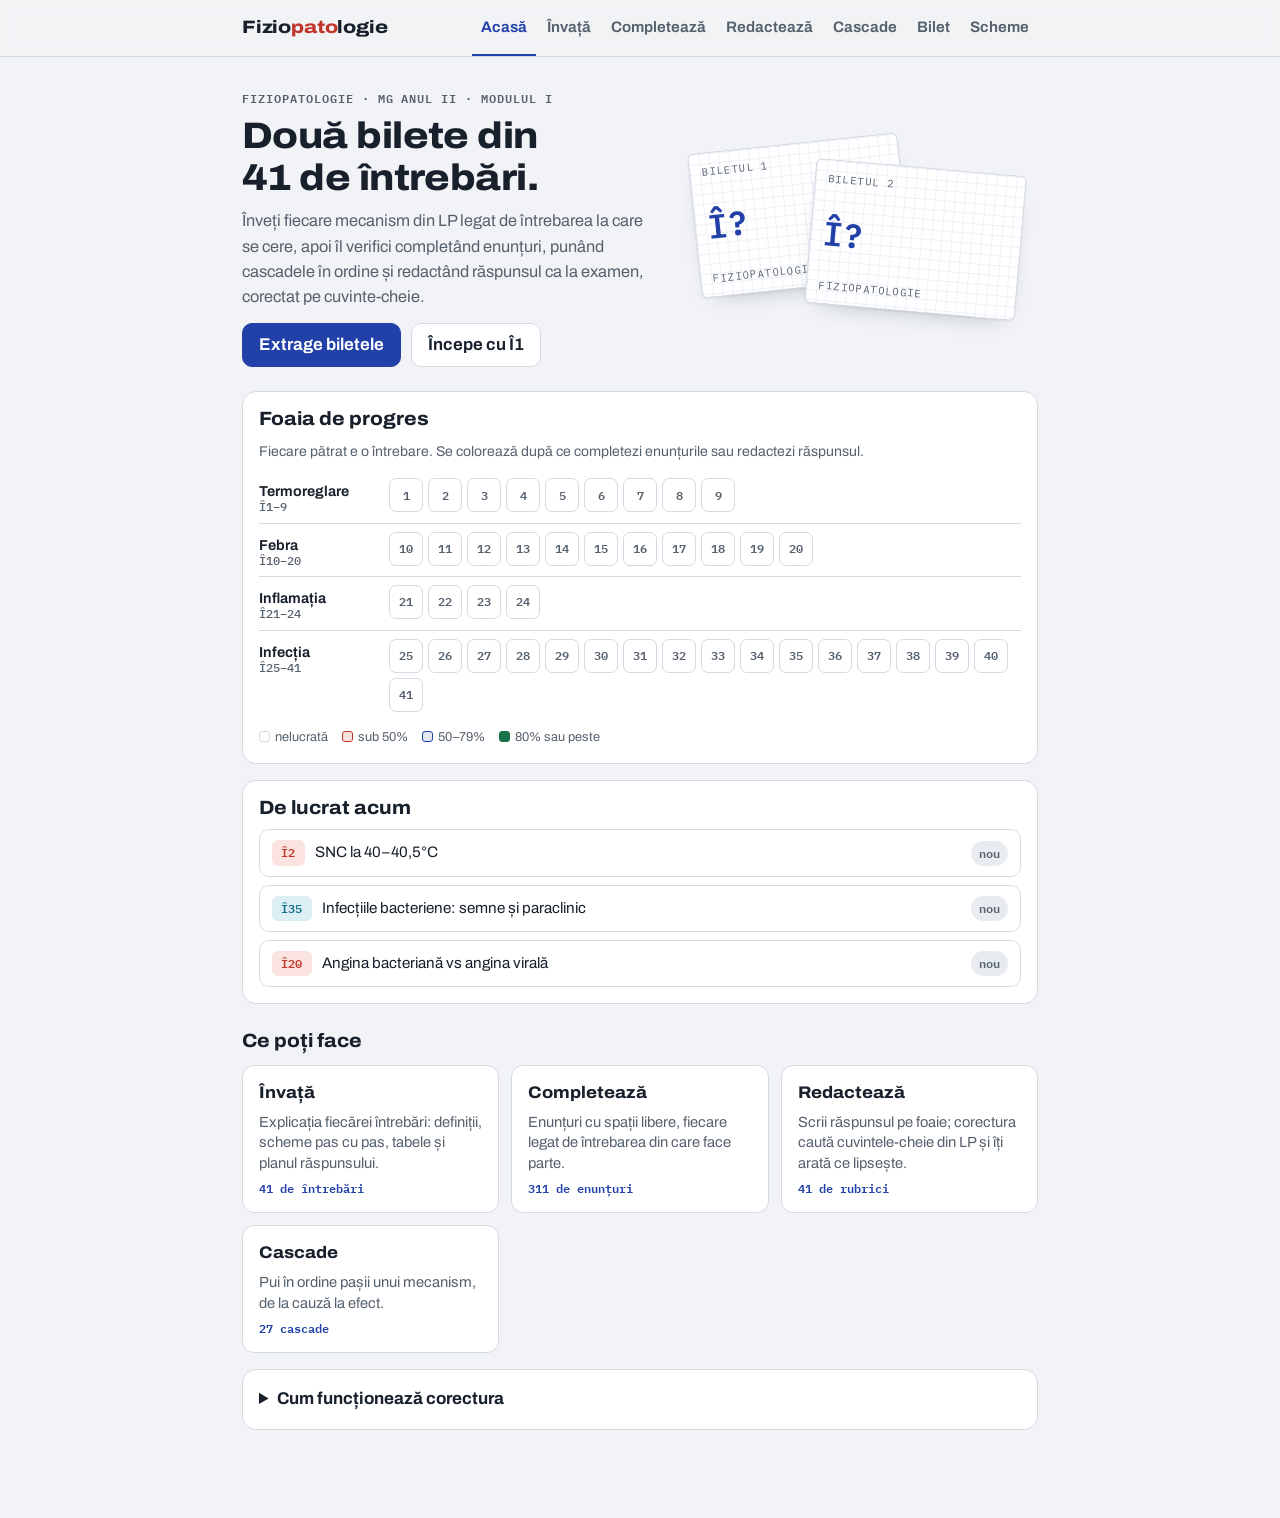
==== index.html @ c738b732 "Î4: figură interactivă nouă pentru mecanismele generale ale hipotermiei Metafora rezervorului de căl" ====
<!doctype html><html><head><meta charset=utf8><meta name=viewport content="width=device-width,initial-scale=1,viewport-fit=cover"><style>:root{color-scheme:light;box-sizing:border-box;padding-top:env(safe-area-inset-top,0px);padding-bottom:env(safe-area-inset-bottom,0px)}html{scroll-padding-top:env(safe-area-inset-top,0px)}body{margin:0;padding:0;font:14px -apple-system,BlinkMacSystemFont,sans-serif;background:#fff;color:#000}img{max-width:100%}[hidden]:not([hidden=until-found i]){display:none!important}</style></head><body>
<title>Simulator Fiziopatologie Modul I</title>
<meta name="description" content="Pregătire pentru examenul practic de fiziopatologie, Modulul I: explicații pe cele 41 de întrebări, enunțuri de completat, cascade și redactare corectată pe cuvinte-cheie.">
<link rel="preconnect" href="https://fonts.googleapis.com">
<link rel="preconnect" href="https://fonts.gstatic.com" crossorigin>
<link href="https://fonts.googleapis.com/css2?family=Archivo:wdth,wght@62..125,100..900&family=IBM+Plex+Mono:wght@400;500;600&display=swap" rel="stylesheet">
<style>
/* Layout: coloană de lucru de 48rem, ca o foaie de examen; pixul albastru e al tău, pixul roșu e corectura; grila milimetrică (foaia de temperatură) apare doar pe figuri și pe bilete */
:root{
  --paper:#F1F3F6; --sheet:#FFFFFF; --sheet2:#E8ECF1; --ink:#17202B; --muted:#56616E; --line:#D3DAE2;
  --pen:#2140A8; --pen-soft:#E2E8F8; --on-pen:#FFFFFF;
  --red:#C2352A; --red-soft:#FBE4E0;
  --cold:#13708D; --cold-soft:#DCEFF4;
  --ok:#17744A; --ok-soft:#DCF1E5;
  --grid:rgba(33,64,168,.07); --rule:rgba(33,64,168,.13); --margin:rgba(194,53,42,.35);
  --shadow:0 1px 2px rgba(23,32,43,.06),0 10px 26px -18px rgba(23,32,43,.45);
  --f-display:'Archivo',system-ui,-apple-system,'Segoe UI',Roboto,'Noto Sans',sans-serif;
  --f-body:'Archivo',system-ui,-apple-system,'Segoe UI',Roboto,'Noto Sans',sans-serif;
  --f-mono:'IBM Plex Mono',ui-monospace,'SFMono-Regular',Menlo,Consolas,monospace;
  color-scheme:light;
}
@media (prefers-color-scheme: dark){
  :root:not([data-theme="light"]){
    --paper:#0E131A; --sheet:#161D27; --sheet2:#1D2531; --ink:#E6EBF1; --muted:#9AA5B3; --line:#2A3441;
    --pen:#93A9FF; --pen-soft:#1E2848; --on-pen:#0E1530;
    --red:#FF7D6E; --red-soft:#3A1F1C;
    --cold:#5CC3DF; --cold-soft:#11303A;
    --ok:#5ED39A; --ok-soft:#133024;
    --grid:rgba(147,169,255,.07); --rule:rgba(147,169,255,.12); --margin:rgba(255,125,110,.35);
    --shadow:0 1px 2px rgba(0,0,0,.4),0 12px 30px -18px rgba(0,0,0,.85);
    color-scheme:dark;
  }
}
:root[data-theme="dark"]{
  --paper:#0E131A; --sheet:#161D27; --sheet2:#1D2531; --ink:#E6EBF1; --muted:#9AA5B3; --line:#2A3441;
  --pen:#93A9FF; --pen-soft:#1E2848; --on-pen:#0E1530;
  --red:#FF7D6E; --red-soft:#3A1F1C;
  --cold:#5CC3DF; --cold-soft:#11303A;
  --ok:#5ED39A; --ok-soft:#133024;
  --grid:rgba(147,169,255,.07); --rule:rgba(147,169,255,.12); --margin:rgba(255,125,110,.35);
  --shadow:0 1px 2px rgba(0,0,0,.4),0 12px 30px -18px rgba(0,0,0,.85);
  color-scheme:dark;
}
html{-webkit-text-size-adjust:100%;scroll-padding-top:120px}
*,*::before,*::after{box-sizing:border-box}
body{margin:0;background:var(--paper);color:var(--ink);font-family:var(--f-body);font-size:17px;line-height:1.55;font-variation-settings:'wdth' 100}
img,svg{max-width:100%}
button,input,textarea,select{font:inherit;color:inherit}
a{color:var(--pen)}
:focus-visible{outline:3px solid var(--pen);outline-offset:2px;border-radius:6px}
[hidden]{display:none!important}
.sr{position:absolute;width:1px;height:1px;overflow:hidden;clip:rect(0 0 0 0);white-space:nowrap}
h1,h2,h3{font-family:var(--f-display);line-height:1.15;margin:0;text-wrap:balance}
h1{font-size:clamp(1.55rem,5.2vw,2.3rem);font-weight:800;letter-spacing:-.015em;font-variation-settings:'wdth' 112}
h2{font-size:1.2rem;font-weight:750;font-variation-settings:'wdth' 108}
h3{font-size:1.02rem;font-weight:700}
p{margin:.55em 0}
.muted{color:var(--muted)}
.small{font-size:.88rem}
.mono{font-family:var(--f-mono);font-variant-numeric:tabular-nums}
.wrap{max-width:48rem;margin:0 auto;padding-inline:18px;padding-block:0 72px}

/* ---------- header ---------- */
.hdr{position:sticky;top:env(safe-area-inset-top,0px);z-index:20;background:color-mix(in srgb,var(--paper) 90%,transparent);backdrop-filter:blur(10px);-webkit-backdrop-filter:blur(10px);border-bottom:1px solid var(--line)}
.hdr-in{max-width:48rem;margin:0 auto;padding:10px 18px 0;display:flex;flex-direction:column;gap:6px}
.brand{display:flex;align-items:baseline;gap:10px;text-decoration:none;color:var(--ink)}
.brand b{font-family:var(--f-display);font-weight:800;font-size:1.12rem;letter-spacing:-.01em;font-variation-settings:'wdth' 118}
.brand b i{font-style:normal;color:var(--red)}
.brand span{font-family:var(--f-mono);font-size:.74rem;color:var(--muted);letter-spacing:.04em;text-transform:uppercase}
.nav{display:flex;gap:2px;overflow-x:auto;scrollbar-width:none;margin:0 -6px}
.nav::-webkit-scrollbar{display:none}
.nav a{flex:0 0 auto;text-decoration:none;color:var(--muted);font-weight:650;font-size:.95rem;padding:8px 10px 10px;border-bottom:2.5px solid transparent;white-space:nowrap}
.nav a:hover{color:var(--ink)}
.nav a[aria-current="page"]{color:var(--pen);border-bottom-color:var(--pen)}

/* ---------- buttons, chips ---------- */
.btn{appearance:none;display:inline-flex;align-items:center;justify-content:center;gap:8px;border:1px solid var(--line);background:var(--sheet);border-radius:10px;padding:10px 16px;font-weight:650;cursor:pointer;min-height:44px;text-decoration:none;color:var(--ink);line-height:1.2;text-align:center}
.btn:hover{border-color:var(--pen)}
.btn.primary{background:var(--pen);border-color:var(--pen);color:var(--on-pen)}
.btn.primary:hover{filter:brightness(1.08)}
.btn.soft{background:var(--pen-soft);border-color:transparent;color:var(--pen)}
.btn.ghost{background:transparent;border-color:transparent;color:var(--pen);padding-inline:10px}
.btn.danger{color:var(--red)}
.btn[disabled]{opacity:.5;cursor:not-allowed}
.btn.sm{min-height:36px;padding:6px 12px;font-size:.92rem;border-radius:9px}
.row{display:flex;gap:10px;flex-wrap:wrap;align-items:center}
.actions{display:flex;gap:10px;flex-wrap:wrap;margin-top:18px}
.actions .btn{flex:1 1 180px}
.stick{position:sticky;bottom:0;z-index:10;margin:22px -18px 0;padding:12px 18px calc(12px + env(safe-area-inset-bottom,0px));background:color-mix(in srgb,var(--paper) 92%,transparent);backdrop-filter:blur(10px);-webkit-backdrop-filter:blur(10px);border-top:1px solid var(--line)}
.chips{display:flex;flex-wrap:wrap;gap:8px}
.chip{appearance:none;border:1px solid var(--line);background:var(--sheet);border-radius:999px;padding:7px 14px;font-weight:650;cursor:pointer;min-height:40px;font-size:.93rem}
.chip[aria-pressed="true"]{background:var(--ink);border-color:var(--ink);color:var(--paper)}
.qtag{display:inline-flex;align-items:center;gap:6px;font-family:var(--f-mono);font-size:.78rem;font-weight:600;letter-spacing:.02em;padding:3px 9px;border-radius:6px;background:var(--sheet2);color:var(--ink);text-decoration:none;white-space:nowrap}
a.qtag:hover{background:var(--pen-soft);color:var(--pen)}
.qtag.heat{background:var(--red-soft);color:var(--red)}
.qtag.cold{background:var(--cold-soft);color:var(--cold)}
.qtag.pen{background:var(--pen-soft);color:var(--pen)}
.eyebrow{font-family:var(--f-mono);font-size:.76rem;letter-spacing:.08em;text-transform:uppercase;color:var(--muted);font-weight:600}
.seg{display:inline-grid;grid-auto-flow:column;gap:4px;background:var(--sheet2);border-radius:12px;padding:4px;max-width:100%;overflow-x:auto}
.seg button{appearance:none;border:0;background:transparent;border-radius:9px;padding:8px 12px;font-weight:650;cursor:pointer;min-height:40px;white-space:nowrap;color:var(--muted)}
.seg button[aria-pressed="true"]{background:var(--sheet);box-shadow:var(--shadow);color:var(--ink)}
.check{display:flex;gap:10px;align-items:flex-start;margin-top:12px;font-size:.95rem;cursor:pointer}
.check input{width:20px;height:20px;margin-top:2px;accent-color:var(--pen);flex:0 0 auto}
.panel{background:var(--sheet);border:1px solid var(--line);border-radius:14px;padding:16px;margin:16px 0}
.panel > h2{margin-bottom:10px}

/* ---------- home ---------- */
.hero{display:grid;gap:20px;padding:26px 0 8px;grid-template-columns:minmax(0,1fr)}
@media (min-width:700px){.hero{grid-template-columns:minmax(0,1.15fr) minmax(0,1fr);align-items:center}}
.hero .lede{color:var(--muted);max-width:52ch;font-size:1.02rem}
.tickets{position:relative;height:200px;max-width:340px;width:100%;justify-self:center;cursor:pointer;appearance:none;border:0;background:transparent;padding:0}
.ticket{position:absolute;width:62%;aspect-ratio:1.45;border-radius:6px;background:var(--sheet);border:1px solid var(--line);box-shadow:var(--shadow);display:flex;flex-direction:column;justify-content:space-between;padding:10px 12px;text-align:left;
  background-image:linear-gradient(var(--grid) 1px,transparent 1px),linear-gradient(90deg,var(--grid) 1px,transparent 1px);background-size:10px 10px;transition:transform .25s ease}
.ticket small{font-family:var(--f-mono);font-size:.66rem;color:var(--muted);letter-spacing:.04em;text-transform:uppercase;white-space:nowrap;overflow:hidden;text-overflow:ellipsis}
.ticket b{font-family:var(--f-mono);font-size:2.1rem;font-weight:600;color:var(--pen);line-height:1}
.ticket.t1{left:2%;top:18px;transform:rotate(-6deg)}
.ticket.t2{right:2%;top:42px;transform:rotate(5deg)}
.tickets:hover .t1{transform:rotate(-9deg) translateY(-4px)}
.tickets:hover .t2{transform:rotate(8deg) translateY(-4px)}
.chart{margin:8px 0 4px}
.chrow{display:grid;grid-template-columns:7.5rem minmax(0,1fr);gap:10px;align-items:start;padding:8px 0;border-top:1px solid var(--line)}
.chrow:first-child{border-top:0}
.chrow .lbl{font-weight:650;font-size:.9rem;line-height:1.25;padding-top:4px}
.chrow .lbl small{display:block;font-family:var(--f-mono);font-weight:500;font-size:.72rem;color:var(--muted)}
.cells{display:flex;flex-wrap:wrap;gap:5px}
.cell{appearance:none;width:34px;height:34px;border-radius:7px;border:1.5px solid var(--line);background:var(--sheet);font-family:var(--f-mono);font-size:.78rem;font-weight:600;cursor:pointer;display:grid;place-items:center;color:var(--muted);padding:0;text-decoration:none}
.cell:hover{border-color:var(--pen);color:var(--pen)}
.cell.l1{background:var(--red-soft);border-color:var(--red);color:var(--red)}
.cell.l2{background:var(--pen-soft);border-color:var(--pen);color:var(--pen)}
.cell.l3{background:var(--ok);border-color:var(--ok);color:var(--sheet)}
.legend{display:flex;gap:14px;flex-wrap:wrap;font-size:.8rem;color:var(--muted);margin-top:8px}
.legend i{display:inline-block;width:11px;height:11px;border-radius:3px;margin-right:5px;vertical-align:-1px;border:1.5px solid var(--line)}
.legend .l1{background:var(--red-soft);border-color:var(--red)} .legend .l2{background:var(--pen-soft);border-color:var(--pen)} .legend .l3{background:var(--ok);border-color:var(--ok)}
.modes{display:grid;grid-template-columns:repeat(auto-fit,minmax(200px,1fr));gap:12px;margin:12px 0}
.mode{display:flex;flex-direction:column;gap:6px;padding:14px 16px;border:1px solid var(--line);border-radius:12px;background:var(--sheet);text-decoration:none;color:var(--ink);min-width:0}
.mode:hover{border-color:var(--pen)}
.mode b{font-family:var(--f-display);font-size:1.05rem;font-weight:750;font-variation-settings:'wdth' 108}
.mode span{color:var(--muted);font-size:.92rem;line-height:1.4}
.mode em{font-style:normal;font-family:var(--f-mono);font-size:.76rem;color:var(--pen);font-weight:600;margin-top:auto}
.todo{list-style:none;margin:8px 0 0;padding:0;display:grid;gap:8px}
.todo a{display:grid;grid-template-columns:auto minmax(0,1fr) auto;gap:10px;align-items:center;padding:10px 12px;border:1px solid var(--line);border-radius:10px;background:var(--sheet);text-decoration:none;color:var(--ink)}
.todo a:hover{border-color:var(--pen)}
.todo .t{font-size:.95rem;line-height:1.3}

/* ---------- learn list ---------- */
.search{width:100%;border:1px solid var(--line);border-radius:12px;padding:12px 14px;background:var(--sheet);font-size:1rem;min-height:46px}
.search:focus{outline:3px solid var(--pen-soft);border-color:var(--pen)}
.chsec{margin:22px 0}
.chsec > header{display:flex;justify-content:space-between;align-items:baseline;gap:12px;margin-bottom:8px;flex-wrap:wrap}
.qlist{list-style:none;margin:0;padding:0;display:grid;gap:6px}
.qi{display:grid;grid-template-columns:3.1rem minmax(0,1fr) auto;gap:12px;align-items:start;padding:11px 12px;border:1px solid var(--line);border-radius:10px;background:var(--sheet);text-decoration:none;color:var(--ink)}
.qi:hover{border-color:var(--pen)}
.qi .n{font-family:var(--f-mono);font-weight:600;font-size:.95rem;color:var(--muted);padding-top:1px}
.qi .tx{font-size:.97rem;line-height:1.38}
.badge{font-family:var(--f-mono);font-size:.76rem;font-weight:600;padding:3px 8px;border-radius:99px;background:var(--sheet2);color:var(--muted);white-space:nowrap}
.badge.l1{background:var(--red-soft);color:var(--red)} .badge.l2{background:var(--pen-soft);color:var(--pen)} .badge.l3{background:var(--ok);color:var(--sheet)}

/* ---------- question page ---------- */
.qhead{padding:20px 0 6px}
.qhead .meta{display:flex;gap:8px;flex-wrap:wrap;align-items:center;margin-bottom:10px}
.qhead h1{font-size:clamp(1.3rem,4.4vw,1.85rem);font-weight:750;font-variation-settings:'wdth' 104;letter-spacing:-.01em}
.tabs{display:flex;gap:2px;border-bottom:1px solid var(--line);margin:16px 0 18px;overflow-x:auto;scrollbar-width:none}
.tabs::-webkit-scrollbar{display:none}
.tabs a{flex:0 0 auto;text-decoration:none;color:var(--muted);font-weight:650;padding:10px 12px;border-bottom:2.5px solid transparent;margin-bottom:-1px;white-space:nowrap;font-size:.97rem}
.tabs a[aria-current="page"]{color:var(--ink);border-bottom-color:var(--ink)}
.tabs a .c{font-family:var(--f-mono);font-size:.74rem;margin-left:4px;color:var(--muted)}
.sum{padding:14px 16px;border-radius:12px;background:var(--sheet);border:1px solid var(--line);font-size:1rem;line-height:1.55}
.sum .eyebrow{display:block;margin-bottom:4px}
.blk{margin:18px 0}
.blk > h3,.blk-h{font-family:var(--f-display);font-size:1.08rem;font-weight:750;margin:26px 0 8px;font-variation-settings:'wdth' 106}
.def{padding:12px 14px;border-radius:10px;background:var(--pen-soft)}
.def dt{font-family:var(--f-mono);font-size:.76rem;letter-spacing:.06em;text-transform:uppercase;color:var(--pen);font-weight:600}
.def dd{margin:4px 0 0}
.blk ul,.blk ol{margin:6px 0;padding-left:1.3em}
.blk li{margin:4px 0}
.blk .lt{font-weight:700;margin:0 0 4px}
.cols{display:grid;grid-template-columns:repeat(auto-fit,minmax(min(100%,250px),1fr));gap:12px}
.col{padding:12px 14px;border:1px solid var(--line);border-radius:12px;background:var(--sheet);min-width:0}
.col h4{margin:0 0 6px;font-family:var(--f-display);font-size:.98rem;font-weight:750}
.col ul{margin:0;padding-left:1.15em}
.col li{margin:4px 0;font-size:.96rem;line-height:1.45}
.tblw{overflow-x:auto;border:1px solid var(--line);border-radius:12px;background:var(--sheet)}
.tblw caption{caption-side:top;text-align:left;font-weight:700;padding:10px 12px 0;font-size:.95rem}
table.t{border-collapse:collapse;width:100%;font-size:.93rem;line-height:1.42}
table.t th,table.t td{padding:9px 12px;text-align:left;vertical-align:top;border-top:1px solid var(--line)}
table.t thead th{border-top:0;font-family:var(--f-mono);font-size:.74rem;letter-spacing:.05em;text-transform:uppercase;color:var(--muted);font-weight:600;background:var(--sheet2)}
table.t td:first-child{min-width:7.5rem}
.box{padding:12px 14px;border-radius:12px;border:1px solid var(--line);background:var(--sheet)}
.box > .bt{display:block;font-weight:700;margin-bottom:4px}
.box.tip{background:var(--ok-soft);border-color:transparent}
.box.tip > .bt{color:var(--ok)}
.box.note{background:var(--red-soft);border-color:transparent}
.box.note > .bt{color:var(--red)}
details.box > summary{cursor:pointer;font-weight:700;list-style:none;display:flex;gap:10px;align-items:center;justify-content:space-between}
details.box > summary::-webkit-details-marker{display:none}
details.box > summary::after{content:"+";font-family:var(--f-mono);color:var(--muted);font-weight:600}
details.box[open] > summary::after{content:"−"}
details.box > summary .k{display:block;font-family:var(--f-mono);font-size:.68rem;letter-spacing:.06em;text-transform:uppercase;color:var(--muted);font-weight:600;margin-bottom:2px}
details.box.ctx{background:var(--sheet2);border-color:transparent}
details.box > div{margin-top:8px}
details.box ol,details.box ul{margin:4px 0;padding-left:1.3em}
.plan{counter-reset:p;list-style:none;padding:0;margin:8px 0;display:grid;gap:6px}
.plan li{counter-increment:p;display:grid;grid-template-columns:2rem minmax(0,1fr);gap:8px;align-items:start;padding:8px 12px;border-radius:10px;background:var(--sheet);border:1px solid var(--line);font-size:.97rem;line-height:1.42}
.plan li::before{content:counter(p);font-family:var(--f-mono);font-weight:600;color:var(--pen);text-align:right}
.srcline{font-family:var(--f-mono);font-size:.78rem;color:var(--muted);margin-top:20px}
.pager{display:grid;grid-template-columns:1fr 1fr;gap:10px;margin-top:28px}
.pager a{display:flex;flex-direction:column;gap:2px;padding:10px 12px;border:1px solid var(--line);border-radius:10px;text-decoration:none;color:var(--ink);background:var(--sheet);min-width:0}
.pager a:hover{border-color:var(--pen)}
.pager a small{font-family:var(--f-mono);font-size:.74rem;color:var(--muted)}
.pager a span{font-size:.92rem;line-height:1.3;overflow:hidden;text-overflow:ellipsis;display:-webkit-box;-webkit-line-clamp:2;-webkit-box-orient:vertical}
.pager a.nx{text-align:right}

/* ---------- flows ---------- */
.flow{container-type:inline-size;margin:18px 0;padding:14px 14px 16px;border:1px solid var(--line);border-radius:14px;background-color:var(--sheet);
  background-image:linear-gradient(var(--grid) 1px,transparent 1px),linear-gradient(90deg,var(--grid) 1px,transparent 1px);background-size:14px 14px}
.flow-h{display:flex;justify-content:space-between;align-items:flex-start;gap:8px 12px;flex-wrap:wrap;margin-bottom:14px}
.flow-h > b{font-family:var(--f-display);font-weight:750;font-size:1.02rem;line-height:1.25;font-variation-settings:'wdth' 106;flex:1 1 13rem;text-wrap:balance}
.flow-tools{display:flex;gap:6px;flex-wrap:wrap}
.flow-tools .btn{min-height:34px;padding:5px 11px;font-size:.84rem;border-radius:8px}
.flow-tools .btn[aria-pressed="true"]{background:var(--ink);border-color:var(--ink);color:var(--paper)}
.fl{max-width:34rem;margin:0 auto}
.fi{position:relative}
/* conector: un singur SVG (linie + vârf), centrat; verbul stă în dreapta liniei */
.fc{position:relative;display:flex;justify-content:center;line-height:0}
.fc .ca{display:block;overflow:visible}
.ca line{stroke:var(--muted);stroke-width:2;stroke-linecap:butt}
.ca path{fill:var(--muted)}
.flab{position:absolute;left:calc(50% + 13px);top:50%;transform:translateY(-50%);max-width:calc(50% - 16px);font-size:.78rem;font-style:italic;line-height:1.15;color:var(--muted);overflow:hidden;text-overflow:ellipsis;white-space:nowrap}
.fc.tofork .ca path{display:none}
/* pasul */
.fn{appearance:none;position:relative;display:grid;grid-template-columns:auto minmax(0,1fr);gap:10px;align-items:start;width:100%;margin:0;text-align:left;padding:10px 12px;border:1.5px solid var(--line);border-radius:11px;background:var(--sheet);color:var(--ink);font:inherit;line-height:1.35}
.fn.nonum{grid-template-columns:minmax(0,1fr)}
button.fn{cursor:pointer}
button.fn:hover{border-color:var(--pen)}
.fnum{display:grid;place-items:center;min-width:23px;height:23px;padding:0 5px;border-radius:99px;background:var(--sheet2);font-family:var(--f-mono);font-size:.72rem;font-weight:600;color:var(--muted);margin-top:1px}
.fb{display:flex;flex-direction:column;gap:2px;min-width:0}
.fz{font-family:var(--f-mono);font-size:.64rem;letter-spacing:.08em;text-transform:uppercase;color:var(--pen);font-weight:600;line-height:1.3}
.ftt{font-weight:700;font-size:.95rem;line-height:1.3;overflow-wrap:break-word;hyphens:auto}
.fd{font-size:.84rem;color:var(--muted);line-height:1.38;overflow-wrap:break-word;hyphens:auto}
.fx{font-family:var(--f-mono);font-size:.62rem;letter-spacing:.05em;text-transform:uppercase;color:var(--muted);opacity:.85}
.fq{align-self:flex-start;margin-top:3px;font-size:.74rem;font-weight:650;color:var(--pen);border-bottom:1px dotted currentColor;line-height:1.2}
.fn[aria-expanded="true"]{border-color:var(--pen);box-shadow:0 0 0 3px var(--pen-soft)}
.fn[aria-expanded="true"] .fq{display:none}
.why{display:none;margin-top:6px;padding:2px 0 2px 10px;border-left:2px solid var(--pen);font-size:.86rem;line-height:1.45;color:var(--ink)}
.fn[aria-expanded="true"] .why{display:block}
.fn.start{background:var(--ink);border-color:var(--ink);color:var(--paper)}
.fn.start .fd,.fn.start .why,.fn.start .fx{color:var(--paper);opacity:.82}
.fn.start .fz,.fn.start .fq{color:var(--paper);opacity:.8}
.fn.start .why{border-left-color:var(--paper)}
.fn.start .fnum{background:color-mix(in srgb,var(--paper) 18%,transparent);color:var(--paper)}
.fn.end{border-color:var(--red);background:var(--red-soft)}
.fn.end .fnum{background:var(--sheet);color:var(--red)}
.flow.cold .fn.end{border-color:var(--cold);background:var(--cold-soft)}
.flow.cold .fn.end .fnum{color:var(--cold)}
.flow.pen .fn.end{border-color:var(--pen);background:var(--pen-soft)}
.flow.pen .fn.end .fnum{color:var(--pen)}
/* inhibitor: bară în T spre pas */
.side{position:relative;width:fit-content;max-width:88%;margin:12px 0 0 auto;padding:6px 10px;border:1.5px dashed var(--red);border-radius:9px;background:var(--sheet);color:var(--red);font-size:.84rem;font-weight:650;line-height:1.3}
.side::before{content:"";position:absolute;top:-12px;right:24px;height:11px;border-left:2px solid var(--red)}
.side::after{content:"";position:absolute;top:-13px;right:16px;width:18px;border-top:2.5px solid var(--red)}
/* bifurcație și reunire: fiecare coloană își desenează jumătatea de bară din mijlocul ei */
.fork{position:relative;display:grid;grid-template-columns:repeat(var(--n,2),minmax(0,1fr));gap:10px}
.fork.n2{--n:2} .fork.n3{--n:3} .fork.n4{--n:4}
.fcol{position:relative;display:flex;flex-direction:column;min-width:0}
.fork > .fcol::before,.fork.join > .fcol::after{content:"";position:absolute;left:-5px;right:-5px;height:0}
.fork > .fcol::before{top:0;border-top:2px solid var(--muted)}
.fork.join > .fcol::after{bottom:0;border-bottom:2px solid var(--muted)}
.fork > .fcol:first-of-type::before,.fork.join > .fcol:first-of-type::after{left:50%;margin-left:-1px}
.fork > .fcol:last-of-type::before,.fork.join > .fcol:last-of-type::after{right:50%;margin-right:-1px}
.fcol .fn{flex:0 0 auto}
.rise{flex:1 1 auto;align-self:center;width:2px;min-height:12px;background:var(--muted)}
.fpar{display:none}
@container (max-width: 520px){
  .fork.st{grid-template-columns:minmax(0,1fr);gap:8px;padding:26px 8px 8px;border:1.5px dashed var(--line);border-radius:12px;background:var(--sheet)}
  .fork.st > .fcol::before,.fork.st > .fcol::after,.fork.st .fc.drop,.fork.st .rise{display:none}
  .fork.st .fcol + .fcol{border-top:1.5px dashed var(--line);padding-top:10px}
  .fork.st .fpar{display:block;position:absolute;top:7px;left:10px;font-family:var(--f-mono);font-size:.64rem;letter-spacing:.08em;text-transform:uppercase;color:var(--muted)}
  .fc.tofork.st .ca path{display:block}
}
@container (max-width: 460px){
  .fork.n2:not(.st) .fn{grid-template-columns:minmax(0,1fr);gap:4px;padding:9px 10px}
  .fork.n2:not(.st) .fnum{justify-self:start}
  .fork.n2:not(.st) .ftt{font-size:.9rem}
  .fork.n2:not(.st) .fd{font-size:.8rem}
}
.flow.plain{border:0;padding:4px 0 0;background:none}
.fd ul{margin:4px 0 0;padding-left:1.1em}
.fd li{margin:2px 0}
.routes{display:grid;grid-template-columns:repeat(auto-fit,minmax(min(100%,150px),1fr));gap:8px}
.routes > div{padding:9px 11px;border:1.5px solid var(--cold);border-radius:10px;background:var(--cold-soft);font-size:.88rem;line-height:1.35;min-width:0}
.routes b{display:block;font-size:.93rem}
.routes span{color:var(--muted)}
/* doar esențialul */
body.ess .fd,body.ess .fq,body.ess .why,body.ess .fx,body.ess .flow-tip{display:none!important}
.flow[data-step] .fi.hid{display:none}
.flow-foot{display:flex;justify-content:center;gap:8px;margin-top:14px}
.flow-foot[hidden]{display:none}
.flow-tip{margin:12px 0 0;text-align:center;font-size:.82rem;color:var(--muted)}

/* ---------- figures ---------- */
figure.fig{margin:18px 0;padding:14px;border:1px solid var(--line);border-radius:14px;background:var(--sheet)}
figure.fig figcaption{font-size:.88rem;color:var(--muted);margin-top:10px;line-height:1.45}
figure.fig .ft{font-family:var(--f-display);font-weight:750;font-size:1rem;margin-bottom:10px;display:block;font-variation-settings:'wdth' 106}
.svgw{overflow-x:auto}
.svgw svg{display:block;margin:0 auto;height:auto}
.fig svg text{fill:var(--ink);font-family:var(--f-body)}
.fig svg .mu{fill:var(--muted)}
.fig svg .mono{font-family:var(--f-mono)}
.fig svg .ln{stroke:var(--muted);fill:none}
.fig svg .ink{stroke:var(--ink);fill:none}
.fig svg .gr{stroke:var(--grid);stroke-width:1}
.fig svg .b-heat{fill:var(--red-soft);stroke:var(--red)}
.fig svg .b-cold{fill:var(--cold-soft);stroke:var(--cold)}
.fig svg .b-ok{fill:var(--ok-soft);stroke:var(--ok)}
.fig svg .b-pen{fill:var(--pen-soft);stroke:var(--pen)}
.fig svg .b-sheet{fill:var(--sheet);stroke:var(--line)}
.fig svg .b-sheet2{fill:var(--sheet2);stroke:none}
.fig svg .s-heat{stroke:var(--red);fill:none}
.fig svg .s-cold{stroke:var(--cold);fill:none}
.fig svg .s-pen{stroke:var(--pen);fill:none}
.fig svg .s-ok{stroke:var(--ok);fill:none}
.fig svg .f-heat{fill:var(--red)}
.fig svg .f-cold{fill:var(--cold)}
.fig svg .f-pen{fill:var(--pen)}
.fig svg .f-muted{fill:var(--muted)}
.fig svg .f-ink{fill:var(--ink)}
.fig svg .t-heat{fill:var(--red)}
.fig svg .t-cold{fill:var(--cold)}
.fig svg .t-pen{fill:var(--pen)}
.lg{display:flex;gap:6px 16px;flex-wrap:wrap;font-size:.82rem;color:var(--muted);margin:0 0 10px}
.lg span{display:inline-flex;align-items:center;gap:7px}
.lg i{display:inline-block;width:24px;border-top:3px solid var(--red)}
.lg i.d{border-top:2px dashed var(--pen)}
.figsteps{margin:4px 0 0;padding:0;list-style:none;counter-reset:fs;display:grid;gap:4px}
.figsteps li{counter-increment:fs;display:grid;grid-template-columns:1.4rem minmax(0,1fr);gap:6px}
.figsteps li::before{content:counter(fs);display:grid;place-items:center;width:18px;height:18px;margin-top:2px;border-radius:50%;background:var(--pen);color:var(--sheet);font-family:var(--f-mono);font-size:.7rem;font-weight:700}
.duo{display:grid;grid-template-columns:repeat(auto-fit,minmax(min(100%,260px),1fr));gap:12px}
.duo > div{min-width:0}
.duo h4{margin:0 0 6px;font-family:var(--f-display);font-size:.95rem;font-weight:750}
.phases{list-style:none;padding:0;margin:10px 0 0;display:grid;gap:6px}
.phases li{display:grid;grid-template-columns:1.6rem minmax(0,1fr);gap:8px;font-size:.92rem;line-height:1.4}
.phases li b.n{font-family:var(--f-mono);color:var(--pen)}
/* HTML trees */
.layers{display:grid;gap:8px}
.layer{display:grid;grid-template-columns:minmax(0,1fr) auto;gap:10px;align-items:center;padding:12px 14px;border-radius:12px;border:1.5px solid var(--line)}
.layer b{display:block;font-family:var(--f-display);font-weight:750}
.layer span{font-size:.88rem;color:var(--muted)}
.layer em{font-style:normal;font-family:var(--f-mono);font-size:.76rem;font-weight:600;padding:3px 8px;border-radius:6px;background:var(--sheet2);white-space:nowrap}
.layer.l-a{border-color:var(--ink);background:var(--sheet2)}
.layer.l-b{border-color:var(--pen);background:var(--pen-soft);margin-left:14px}
.layer.l-c{border-color:var(--cold);background:var(--cold-soft);margin-left:28px}

/* ---------- cloze ---------- */
.cz{padding:14px 16px;border:1px solid var(--line);border-radius:12px;background:var(--sheet);font-size:1.02rem;line-height:2.15}
.cz + .cz{margin-top:10px}
.cz .cq{display:flex;gap:8px;align-items:center;flex-wrap:wrap;line-height:1.3;margin-bottom:6px}
.cz .cq .tx{font-size:.84rem;color:var(--muted);line-height:1.3}
.bl{display:inline-block;vertical-align:baseline;border:0;border-bottom:2px solid var(--pen);background:var(--pen-soft);border-radius:6px 6px 0 0;padding:1px 6px;margin:0 2px;min-width:5ch;max-width:100%;font-size:1rem;line-height:1.5;color:var(--pen);font-weight:600}
.bl:focus{outline:2px solid var(--pen);outline-offset:1px}
.bl.ok{background:var(--ok-soft);border-color:var(--ok);color:var(--ok)}
.bl.near{background:var(--ok-soft);border-color:var(--ok);color:var(--ok)}
.bl.no{background:var(--red-soft);border-color:var(--red);color:var(--red);text-decoration:line-through;text-decoration-thickness:1.5px}
.fix{display:inline-block;font-weight:700;color:var(--red);margin:0 4px 0 2px;font-size:.95rem}
.fix::before{content:"→ ";font-family:var(--f-mono)}
.nearn{display:inline-block;font-size:.8rem;color:var(--ok);margin-left:2px}
.bank{display:flex;flex-wrap:wrap;gap:6px;margin-top:8px;padding-top:8px;border-top:1px dashed var(--line);line-height:1.3}
.bank button{appearance:none;border:1px dashed var(--muted);background:transparent;border-radius:8px;padding:4px 10px;font-size:.88rem;cursor:pointer;color:var(--ink)}
.bank button.used{opacity:.35}
.progress{height:8px;background:var(--sheet2);border-radius:99px;overflow:hidden;margin:10px 0}
.progress > i{display:block;height:100%;background:var(--pen);border-radius:99px;transition:width .25s ease}
.czscore{display:flex;align-items:center;gap:14px;flex-wrap:wrap;padding:12px 14px;border-radius:12px;background:var(--sheet);border:1px solid var(--line);margin:12px 0}
.czscore b{font-family:var(--f-mono);font-size:1.6rem;font-weight:600}

/* ---------- writing ---------- */
.qcard{padding:14px 16px;border-radius:12px;background:var(--sheet);border:1px solid var(--line)}
.qcard .eyebrow{display:block;margin-bottom:4px}
.qcard p{margin:0;font-weight:650;font-size:1.04rem;line-height:1.4}
.timerbar{display:flex;justify-content:space-between;align-items:center;gap:10px;margin:12px 0 8px;flex-wrap:wrap}
.timer{font-family:var(--f-mono);font-variant-numeric:tabular-nums;font-weight:600;font-size:1.15rem;padding:4px 10px;border-radius:8px;background:var(--sheet2)}
.timer.low{color:var(--red);background:var(--red-soft)}
.sheetw{position:relative}
textarea.sheet{width:100%;min-height:340px;resize:vertical;border:1px solid var(--line);border-radius:12px;padding:6px 14px 14px 46px;background-color:var(--sheet);color:var(--pen);font-size:1.02rem;line-height:32px;
  background-image:linear-gradient(90deg,transparent 34px,var(--margin) 34px,var(--margin) 35.5px,transparent 35.5px),repeating-linear-gradient(to bottom,transparent 0,transparent 31px,var(--rule) 31px,var(--rule) 32px);background-attachment:local;background-position:0 6px}
textarea.sheet:focus{outline:3px solid var(--pen-soft);border-color:var(--pen)}
textarea.sheet::placeholder{color:var(--muted)}
.count{margin:8px 0 0;font-size:.95rem;color:var(--muted)}
.count b{color:var(--ink);font-family:var(--f-mono)}
.hintbox{margin:10px 0;padding:12px 14px;border-radius:12px;background:var(--pen-soft);font-size:.95rem}
.hintbox ol{margin:6px 0 0;padding-left:1.3em}

/* ---------- results ---------- */
.verdict{padding:18px 0 4px}
.verdict .was{margin:0;color:var(--muted);font-weight:600}
.verdict h1{font-size:clamp(1.25rem,4.2vw,1.7rem);margin:.2em 0 .3em;font-variation-settings:'wdth' 104}
.scorebox{display:grid;grid-template-columns:auto minmax(0,1fr);gap:20px;align-items:center;margin:14px 0;padding:16px;background:var(--sheet);border:1px solid var(--line);border-radius:14px}
.grade{position:relative;width:96px;height:96px;display:grid;place-items:center;border:3px solid var(--red);border-radius:50%;color:var(--red);transform:rotate(-8deg)}
.grade b{font-family:var(--f-mono);font-size:2rem;font-weight:600;line-height:1}
.grade small{position:absolute;bottom:14px;font-family:var(--f-mono);font-size:.7rem}
.grade.g3{border-color:var(--ok);color:var(--ok)} .grade.g2{border-color:var(--pen);color:var(--pen)}
.bars{display:grid;gap:8px;min-width:0}
.brow{display:grid;grid-template-columns:minmax(0,1fr) auto;gap:3px 8px;align-items:center;font-size:.88rem}
.brow .track{grid-column:1 / -1;grid-row:2}
.brow > span:first-child{overflow:hidden;text-overflow:ellipsis;white-space:nowrap}
.track{height:9px;background:var(--sheet2);border-radius:99px;overflow:hidden}
.fill{display:block;height:100%;background:var(--pen);border-radius:99px}
.brow .n{text-align:right;font-family:var(--f-mono);font-size:.8rem;color:var(--muted)}
.sec{margin:20px 0}
.sec > h2{display:flex;justify-content:space-between;align-items:baseline;gap:10px;margin-bottom:8px}
.frac{font-family:var(--f-mono);font-size:.88rem;color:var(--muted);font-weight:600}
.sub{font-size:.82rem;color:var(--muted);font-weight:700;margin:14px 0 6px;font-family:var(--f-mono);letter-spacing:.04em;text-transform:uppercase}
.pts{list-style:none;margin:0;padding:0;display:grid;gap:6px}
.pt{appearance:none;width:100%;display:grid;grid-template-columns:24px minmax(0,1fr) auto;gap:10px;align-items:start;text-align:left;padding:9px 12px;border-radius:10px;border:1px solid var(--line);background:var(--sheet);cursor:pointer;font-size:.96rem;line-height:1.35}
.pt .mk{width:22px;height:22px;border-radius:50%;display:grid;place-items:center;font-size:.78rem;font-weight:800;border:1.5px solid var(--red);color:var(--red)}
.pt.hit{border-color:transparent;background:var(--ok-soft)}
.pt.hit .mk{background:var(--ok);border-color:var(--ok);color:var(--sheet)}
.pt:not(.hit) .lbl{color:var(--ink)}
.pt .w{font-family:var(--f-mono);font-size:.7rem;color:var(--muted);padding-top:3px}
.pt .man{font-size:.78rem;color:var(--muted);font-style:italic}
.transcript{white-space:pre-wrap;background:var(--sheet);border:1px solid var(--line);border-radius:12px;padding:12px 14px;font-size:.97rem;color:var(--pen);line-height:1.6}
.transcript mark{background:var(--ok-soft);color:var(--ok);border-radius:3px;padding:0 1px;font-weight:600}
details.sec > summary{cursor:pointer;font-weight:750;font-size:1.05rem;font-family:var(--f-display)}

/* ---------- cascade ---------- */
.kz{padding:14px;border:1px solid var(--line);border-radius:14px;background:var(--sheet);margin:14px 0}
.kz h3{margin-bottom:10px}
.kz-order{list-style:none;margin:0;padding:0;display:grid;gap:6px;counter-reset:k}
.kz-order li{counter-increment:k}
.kz-slot{appearance:none;width:100%;display:grid;grid-template-columns:2rem minmax(0,1fr) auto;gap:8px;align-items:center;text-align:left;padding:9px 12px;border-radius:10px;border:1.5px solid var(--pen);background:var(--pen-soft);color:var(--ink);cursor:pointer;font-size:.95rem;line-height:1.35}
.kz-slot::before{content:counter(k);font-family:var(--f-mono);font-weight:600;color:var(--pen);text-align:right}
.kz-slot .x{font-family:var(--f-mono);color:var(--muted);font-size:.8rem}
.kz-slot.ok{border-color:var(--ok);background:var(--ok-soft)}
.kz-slot.ok::before{color:var(--ok)}
.kz-slot.no{border-color:var(--red);background:var(--red-soft)}
.kz-slot.no::before{color:var(--red)}
.kz-empty{padding:12px;border:1.5px dashed var(--line);border-radius:10px;color:var(--muted);font-size:.92rem;text-align:center}
.kz-pool{display:flex;flex-wrap:wrap;gap:8px;margin-top:12px;padding-top:12px;border-top:1px dashed var(--line)}
.kz-pool button{appearance:none;border:1px solid var(--line);background:var(--sheet);border-radius:10px;padding:8px 12px;cursor:pointer;font-size:.93rem;line-height:1.3;text-align:left;max-width:100%;color:var(--ink)}
.kz-pool button:hover{border-color:var(--pen)}
.kz-sol{margin-top:12px;padding:10px 14px;border-radius:10px;background:var(--sheet2);font-size:.92rem}
.kz-sol ol{margin:4px 0 0;padding-left:1.4em}

/* ---------- exam ---------- */
.drawstage{display:grid;grid-template-columns:repeat(auto-fit,minmax(min(100%,240px),1fr));gap:14px;margin:18px 0}
.slip{position:relative;padding:16px;border-radius:8px;border:1px solid var(--line);background:var(--sheet);box-shadow:var(--shadow);min-height:170px;display:flex;flex-direction:column;gap:8px;
  background-image:linear-gradient(var(--grid) 1px,transparent 1px),linear-gradient(90deg,var(--grid) 1px,transparent 1px);background-size:12px 12px;animation:slipin .45s ease both}
.slip:nth-child(2){animation-delay:.12s}
.slip .no{font-family:var(--f-mono);font-size:2.4rem;font-weight:600;color:var(--pen);line-height:1}
.slip p{margin:0;font-weight:600;line-height:1.4}
@keyframes slipin{from{opacity:.0;transform:translateY(12px) rotate(-2deg)}to{opacity:1;transform:none}}
.examq{margin:22px 0}
.examstick{align-items:center}
.examstick .timer{flex:0 0 auto}
.examstick .btn{flex:1 1 140px}
.examq .qcard{margin-bottom:10px}
.hist{list-style:none;margin:0;padding:0;display:grid;gap:6px}
.hist li{display:grid;grid-template-columns:auto minmax(0,1fr) auto;gap:10px;align-items:center;padding:9px 12px;border:1px solid var(--line);border-radius:10px;background:var(--sheet);font-size:.92rem}
.hist .d{font-family:var(--f-mono);font-size:.78rem;color:var(--muted)}
.hist .s{font-family:var(--f-mono);font-weight:600}

/* ---------- atlas ---------- */
.atl{display:grid;gap:14px;grid-template-columns:minmax(0,1fr)}
.atl-card{min-width:0;padding:12px 14px;border:1px solid var(--line);border-radius:12px;background:var(--sheet)}
.atl-card header{display:flex;justify-content:space-between;gap:10px;align-items:baseline;flex-wrap:wrap;margin-bottom:4px}
.atl-card header b{font-family:var(--f-display);font-weight:750}
.schbar{display:flex;gap:10px;flex-wrap:wrap;align-items:center;justify-content:space-between}
.schbar .btn[aria-pressed="true"]{background:var(--ink);border-color:var(--ink);color:var(--paper)}
.chsec{scroll-margin-top:120px}
.atl-card .flow,.atl-card figure.fig{margin:10px 0 0;border:0;padding:6px 0 0;background-color:transparent}

@media (min-width:900px){
  .wrap{max-width:52rem}
  .hdr-in{max-width:52rem;flex-direction:row;align-items:center;justify-content:space-between;padding-top:0}
  .nav{margin:0}
  .nav a{padding:16px 9px 14px}
  .brand span{display:none}
}
@media (prefers-reduced-motion:reduce){*{transition:none!important;animation:none!important}}

/* ---------- figuri interactive (FX) ---------- */
figure.xfig{--fx-r:12px}
.fx-meta{display:flex;gap:6px 8px;flex-wrap:wrap;align-items:center;margin:-4px 0 10px}
.fx-kind,.fx-qs a,.fx-qs span{font-family:var(--f-mono);font-size:.68rem;letter-spacing:.04em;text-transform:uppercase;padding:2px 8px;border-radius:999px;border:1px solid var(--line);color:var(--muted);text-decoration:none;white-space:nowrap}
.fx-kind.met{border-color:var(--cold);color:var(--cold)}
.fx-kind.chart{border-color:var(--pen);color:var(--pen)}
.fx-kind.lit{border-color:var(--ok);color:var(--ok)}
.fx-qs{display:contents}
.fx-note{font-size:.84rem;color:var(--muted);margin:0 0 10px;line-height:1.4}
.fx-bar{display:flex;flex-wrap:wrap;gap:8px 12px;align-items:center;justify-content:space-between;margin:0 0 10px}
.fx-modes{max-width:100%;display:flex;flex-wrap:wrap;overflow:visible}
.fx-modes button{padding:7px 11px;min-height:40px}
.fx-hint{font-size:.86rem;color:var(--muted);margin:0 0 8px;line-height:1.4}

/* control: singura variabilă */
.fx-ctl{padding:10px 12px 8px;border:1px solid var(--line);border-radius:var(--fx-r);background:var(--sheet2);margin:0 0 10px}
.fx-ctl > .fx-cl{display:flex;justify-content:space-between;align-items:baseline;gap:10px;font-weight:700;font-size:.92rem;margin:0 0 2px}
.fx-ctl output{font-family:var(--f-mono);font-weight:600;font-size:1.02rem;color:var(--pen)}
.fx-range{width:100%;height:40px;margin:0;accent-color:var(--pen);background:transparent;cursor:pointer}
.fx-stops{display:flex;flex-wrap:wrap;gap:6px;margin-top:4px}
.fx-stops button{appearance:none;border:1px solid var(--line);background:var(--sheet);border-radius:10px;padding:7px 11px;font-weight:650;cursor:pointer;min-height:40px;font-size:.9rem;line-height:1.25;text-align:left;color:var(--ink)}
.fx-stops button[aria-pressed="true"]{background:var(--pen);border-color:var(--pen);color:var(--on-pen)}
.fx-now{font-size:.9rem;margin:6px 0 0;line-height:1.4;color:var(--muted)}
.fx-now b{color:var(--ink)}

/* scenă */
.fx-stage{position:relative;margin:0 0 10px}
.fx-stage svg{display:block;width:100%;height:auto;margin:0 auto;overflow:visible}
.fx-stage svg .t{font-size:11px;font-family:var(--f-body);fill:var(--ink)}
.fx-stage svg .tb{font-weight:700}
.fx-stage svg .tm{fill:var(--muted)}
.xfig .off{opacity:.34}
.xfig [data-p]{cursor:pointer}
.xfig[data-mode="labels"] [data-p],.xfig[data-mode="predict"][data-rev="0"] [data-p]{cursor:default}
.xfig svg .seg-r{stroke-width:1.2;transition:stroke-width .15s,fill-opacity .15s}
.xfig svg .seg-r.on{stroke-width:2.6}
.xfig svg .seg-r.dim{fill-opacity:.55}
.xfig svg g.seg{cursor:pointer}
.xfig svg g.seg:focus-visible{outline:3px solid var(--pen);outline-offset:1px}
.xfig svg .cur-l{stroke:var(--ink);stroke-width:1.6}
.xfig svg .cur-h{fill:var(--ink)}
.xfig svg .merc{transition:y .12s,height .12s}
.xfig svg .grab{cursor:ns-resize;touch-action:none}

/* etichete ascunse */
.xfig .lab .lq{display:none}
.xfig[data-mode="labels"] .lab .lr{display:none}
.xfig[data-mode="labels"] .lab .lq{display:inline-flex}
.xfig[data-mode="labels"] .lab.filled .lr{display:inline}
.xfig[data-mode="labels"] .lab.filled .lq{display:none}
.xfig .lab .lq{align-items:center;justify-content:center;min-width:34px;min-height:20px;padding:0 8px;border-radius:7px;border:1.5px dashed var(--pen);background:var(--pen-soft);color:var(--pen);font-family:var(--f-mono);font-weight:700;cursor:pointer;font-size:.85rem}
.xfig .lab.sel .lq{outline:3px solid var(--pen);outline-offset:1px}
.xfig .lab.ok .lr{color:var(--ok);font-weight:700}
.xfig .lab.no .lr{color:var(--red);font-weight:700}
.xfig svg .lab .lq-r{fill:var(--pen-soft);stroke:var(--pen);stroke-width:1.5;stroke-dasharray:4 3}
.xfig svg .lab .lq-t{fill:var(--pen);font-family:var(--f-mono);font-weight:700;font-size:12px;text-anchor:middle}
.xfig svg g.lab{cursor:default}
.xfig svg g.lab .lq{display:none}
.xfig[data-mode="labels"] svg g.lab .lr{display:none}
.xfig[data-mode="labels"] svg g.lab .lq{display:inline}
.xfig[data-mode="labels"] svg g.lab.filled .lr{display:inline}
.xfig[data-mode="labels"] svg g.lab.filled .lq{display:none}
.xfig[data-mode="labels"] svg g.lab{cursor:pointer}
.xfig svg g.lab.sel .lq-r{stroke-width:3;fill:var(--sheet)}
.xfig svg g.lab.ok .lr{fill:var(--ok);font-weight:700}
.xfig svg g.lab.no .lr{fill:var(--red);font-weight:700}

/* panou cu pașii activi (lanțuri) */
.fx-panel{display:grid;gap:12px;margin:0 0 10px}
.fx-grp{border:1px solid var(--line);border-radius:var(--fx-r);padding:10px 12px;background:var(--sheet)}
.fx-grp > h4{margin:0 0 8px;font-family:var(--f-display);font-size:.92rem;font-weight:750;display:flex;gap:8px;align-items:baseline;flex-wrap:wrap}
.fx-grp > h4 small{font-family:var(--f-mono);font-size:.68rem;font-weight:600;color:var(--muted);text-transform:uppercase;letter-spacing:.04em}
.fx-chain{display:grid;gap:0;margin:0;padding:0;list-style:none}
.fx-chain > li{display:grid;justify-items:stretch}
.fx-chain > li + li{margin-top:18px;position:relative}
.fx-chain > li + li::before{content:"";position:absolute;left:50%;top:-18px;height:18px;border-left:2px solid var(--muted)}
.fx-chain > li + li::after{content:"";position:absolute;left:calc(50% - 5px);top:-7px;border:5px solid transparent;border-top:7px solid var(--muted);border-bottom:0}
.fx-chain.flat > li + li{margin-top:8px}
.fx-chain.flat > li + li::before,.fx-chain.flat > li + li::after{display:none}
.fxp.fxn{appearance:none;display:block;width:100%;text-align:left;font:inherit;color:var(--ink);cursor:pointer;border:1.5px solid var(--line);background:var(--sheet);border-radius:10px;padding:9px 12px;line-height:1.35;font-size:.93rem;min-height:44px}
.fxp.fxn b{display:block;font-weight:700}
.fxp.fxn .fxs{display:block;font-size:.82rem;color:var(--muted);margin-top:2px}
.fxp.fxn.heat{border-color:var(--red);background:var(--red-soft)}
.fxp.fxn.cold{border-color:var(--cold);background:var(--cold-soft)}
.fxp.fxn.ok{border-color:var(--ok);background:var(--ok-soft)}
.fxp.fxn.pen{border-color:var(--pen);background:var(--pen-soft)}
.fxp.fxn.ctxn{border-style:dashed}
.fxp.fxn[aria-pressed="true"]{outline:3px solid var(--pen);outline-offset:1px}
.fxp.fxn.seen::after{content:"✓";float:right;color:var(--ok);font-weight:700;font-family:var(--f-mono)}
.fxp.fxn:hover{filter:brightness(.98)}
.fx-gap{padding:10px 12px;border:1.5px dashed var(--line);border-radius:10px;color:var(--muted);font-size:.9rem}

/* detaliu */
.fx-detail{border:1px solid var(--line);border-left:4px solid var(--pen);border-radius:10px;background:var(--sheet);padding:10px 12px;margin:0 0 10px;min-height:64px}
.fx-detail .k{display:block;font-family:var(--f-mono);font-size:.68rem;letter-spacing:.05em;text-transform:uppercase;color:var(--muted);margin-bottom:2px}
.fx-detail .k.ctx{color:var(--red)}
.fx-detail b.t{display:block;font-weight:750;margin-bottom:3px}
.fx-detail p{margin:.2em 0;font-size:.93rem;line-height:1.45}
.fx-detail .rt{display:flex;flex-wrap:wrap;gap:5px;margin:8px 0 0;padding:0;list-style:none}
.fx-detail .rt li{font-size:.78rem;border:1px solid var(--line);border-radius:999px;padding:2px 9px;background:var(--sheet2);line-height:1.35}
.fx-detail .rt li b{font-family:var(--f-mono);color:var(--pen)}
.fx-detail .src{font-size:.8rem;color:var(--muted);margin-top:6px}
.fx-empty{color:var(--muted);font-size:.9rem}

/* prezice */
.fx-quiz{border:1.5px solid var(--pen);border-radius:var(--fx-r);background:var(--pen-soft);padding:12px;margin:0 0 10px}
.fx-quiz > b{display:block;font-weight:750;margin-bottom:8px}
.fx-qi{display:flex;flex-wrap:wrap;gap:7px}
.fx-qi button{appearance:none;border:1.5px solid var(--line);background:var(--sheet);color:var(--ink);border-radius:10px;padding:8px 11px;font-size:.9rem;line-height:1.3;text-align:left;cursor:pointer;min-height:40px;max-width:100%}
.fx-qi button[aria-pressed="true"]{border-color:var(--pen);background:var(--pen);color:var(--on-pen)}
.fx-qi button.hit{border-color:var(--ok);background:var(--ok-soft);color:var(--ink)}
.fx-qi button.miss{border-color:var(--ok);border-style:dashed;background:var(--sheet);color:var(--ink)}
.fx-qi button.bad{border-color:var(--red);background:var(--red-soft);color:var(--ink)}
.fx-qi button.hit::before,.fx-qi button.miss::before{content:"✓ ";color:var(--ok);font-weight:700}
.fx-qi button.bad::before{content:"✗ ";color:var(--red);font-weight:700}
.fx-qi button.miss::before{content:"+ "}
.fx-dir{display:grid;gap:7px}
.fx-dir > div{display:grid;grid-template-columns:minmax(0,1fr) auto;gap:8px;align-items:center}
.fx-dir .dl{font-size:.9rem;line-height:1.3}
.fx-dir .db{display:flex;gap:4px}
.fx-dir .db button{appearance:none;border:1.5px solid var(--line);background:var(--sheet);color:var(--ink);border-radius:9px;min-width:44px;min-height:40px;font-weight:700;font-size:1.05rem;cursor:pointer}
.fx-dir .db button[aria-pressed="true"]{background:var(--pen);border-color:var(--pen);color:var(--on-pen)}
.fx-dir .db button.hit{background:var(--ok-soft);border-color:var(--ok);color:var(--ink)}
.fx-dir .db button.bad{background:var(--red-soft);border-color:var(--red);color:var(--ink)}
.fx-dir .db button.miss{border-color:var(--ok);border-style:dashed;color:var(--ink)}
.fx-res{margin:10px 0 0;font-size:.92rem}
.fx-res b{font-family:var(--f-mono)}
.fx-act{display:flex;flex-wrap:wrap;gap:8px;margin-top:10px}
.fx-act .btn{flex:1 1 140px}

/* bancă de etichete */
.fx-bank{border:1.5px solid var(--pen);border-radius:var(--fx-r);background:var(--pen-soft);padding:12px;margin:0 0 10px}
.fx-bank > b{display:block;font-weight:750;margin-bottom:4px}
.fx-bank .bk{display:flex;flex-wrap:wrap;gap:7px;margin-top:8px}
.fx-bank .bk button{appearance:none;border:1.5px solid var(--line);background:var(--sheet);color:var(--ink);border-radius:10px;padding:7px 11px;font-size:.9rem;line-height:1.3;text-align:left;cursor:pointer;min-height:40px;max-width:100%}
.fx-bank .bk button.used{opacity:.4}
.fx-bank .bk button:focus-visible{outline:3px solid var(--pen)}

/* progres și sursă */
.fx-prog{display:flex;flex-wrap:wrap;gap:6px 12px;font-size:.82rem;color:var(--muted);margin:0 0 6px}
.fx-prog span{display:inline-flex;gap:6px;align-items:center}
.fx-prog i{display:inline-block;width:46px;height:6px;border-radius:3px;background:var(--sheet2);overflow:hidden;vertical-align:middle}
.fx-prog i u{display:block;height:100%;background:var(--ok);text-decoration:none}
.fx-prog b{font-family:var(--f-mono);color:var(--ink)}
figure.xfig figcaption .nm{display:block;margin-top:4px}
.fx-best{font-size:.8rem;color:var(--muted)}
@media (prefers-reduced-motion:reduce){.xfig svg .seg-r,.xfig svg .merc{transition:none!important}}
@media (max-width:420px){figure.xfig{padding:12px 10px}.fx-ctl{padding:8px 10px 6px}}

/* ---------- desene în stilul skill-ului anima (kit izometric), legate de tema simulatorului ---------- */
figure.xfig{
  --sk:1;--tw:62%;
  --anatomy-paper:var(--sheet);
  --anatomy-face:color-mix(in srgb,#fff var(--tw),var(--sheet));
  --anatomy-top:color-mix(in srgb,#fff var(--tw),var(--sheet));
  --anatomy-shade-3:color-mix(in srgb,#000 calc(var(--sk)*4%),var(--sheet));
  --anatomy-shade-2:color-mix(in srgb,#000 calc(var(--sk)*8%),var(--sheet));
  --anatomy-shade-1:color-mix(in srgb,#000 calc(var(--sk)*13%),var(--sheet));
  --anatomy-shade-0:color-mix(in srgb,#000 calc(var(--sk)*19%),var(--sheet));
  --anatomy-hi:var(--ink);
  --anatomy-mid:color-mix(in srgb,var(--ink) 58%,var(--sheet));
  --anatomy-lo:color-mix(in srgb,var(--ink) 36%,var(--sheet));
  --anatomy-faint:color-mix(in srgb,var(--ink) 18%,var(--sheet));
  --anatomy-lit:var(--ink);--anatomy-dot:var(--ink);
  --anatomy-red:var(--red);--anatomy-blue:var(--cold);--anatomy-green:var(--ok);
  --anatomy-weight:.7px;
  --anatomy-halo:#000;--anatomy-halo-opacity:.18;
}
@media (prefers-color-scheme:dark){:root:not([data-theme="light"]) figure.xfig{--sk:2.4;--tw:7%}}
:root[data-theme="dark"] figure.xfig{--sk:2.4;--tw:7%}
.xfig .iso-svg{display:block;width:100%;height:auto;overflow:visible}
.xfig .iso-svg path,.xfig .iso-svg circle{vector-effect:non-scaling-stroke}
.xfig .iso-fill{fill:var(--anatomy-paper);stroke:none}
.xfig .iso-shade,.xfig .iso-top{stroke:none}
.xfig .iso-shade[data-shade="0"]{fill:var(--anatomy-shade-0)}
.xfig .iso-shade[data-shade="1"]{fill:var(--anatomy-shade-1)}
.xfig .iso-shade[data-shade="2"]{fill:var(--anatomy-shade-2)}
.xfig .iso-shade[data-shade="3"]{fill:var(--anatomy-shade-3)}
.xfig .iso-top{fill:var(--anatomy-top)}
.xfig .iso-solid[data-seamless]>.iso-shade,.xfig .iso-solid[data-seamless]>.iso-top{stroke-width:.4;stroke-linejoin:round}
.xfig .iso-solid[data-seamless]>.iso-shade[data-shade="0"]{stroke:var(--anatomy-shade-0)}
.xfig .iso-solid[data-seamless]>.iso-shade[data-shade="1"]{stroke:var(--anatomy-shade-1)}
.xfig .iso-solid[data-seamless]>.iso-shade[data-shade="2"]{stroke:var(--anatomy-shade-2)}
.xfig .iso-solid[data-seamless]>.iso-shade[data-shade="3"]{stroke:var(--anatomy-shade-3)}
.xfig .iso-solid[data-seamless]>.iso-top{stroke:var(--anatomy-top)}
.xfig .iso-line{fill:none;stroke:var(--anatomy-lo);stroke-width:var(--anatomy-weight);stroke-linecap:round;stroke-linejoin:round}
.xfig .iso-line[data-tone="hi"]{stroke:var(--anatomy-hi)}
.xfig .iso-line[data-tone="mid"]{stroke:var(--anatomy-mid)}
.xfig .iso-line[data-tone="lo"]{stroke:var(--anatomy-lo)}
.xfig .iso-line[data-tone="faint"]{stroke:var(--anatomy-faint)}
.xfig .tb-body{fill:var(--anatomy-shade-2);stroke:none}
.xfig .tb-shine{fill:var(--anatomy-top);stroke:none}
.xfig .tb-shade{fill:var(--anatomy-shade-0);stroke:none}
.xfig .bio-blob-base{fill:var(--anatomy-shade-2)}
.xfig .bio-blob-shade{fill:var(--anatomy-shade-0);opacity:.55}
.xfig .bio-blob-highlight{fill:var(--anatomy-top);opacity:.6}
.xfig .bio-blob-edge{fill:none}
/* sânge arterial / venos */
.xfig .pp.a .tb-body{fill:color-mix(in srgb,var(--red) 52%,var(--anatomy-shade-2))}
.xfig .pp.v .tb-body{fill:color-mix(in srgb,var(--cold) 52%,var(--anatomy-shade-2))}
.xfig .pp.a .tb-shine,.xfig .pp.v .tb-shine{opacity:.7}
.xfig svg .co .lead{fill:none;stroke:var(--anatomy-mid);stroke-width:.8}
.xfig svg .co .lead-d{fill:var(--anatomy-hi);stroke:none}
.xfig svg .hit{fill:transparent;stroke:none}
.xfig svg .fxp:hover .hit{fill:var(--pen);fill-opacity:.12;stroke:var(--pen);stroke-width:1.4}
.xfig svg .fxp.sel .hit{fill:var(--pen);fill-opacity:.16;stroke:var(--pen);stroke-width:2.2}
.xfig svg .fxp:focus-visible{outline:none}
.xfig svg .fxp:focus-visible .hit{stroke:var(--pen);stroke-width:2.6;fill:var(--pen);fill-opacity:.12}
.xfig svg .bdg-s circle{fill:var(--sheet);stroke:var(--ink);stroke-width:1.2}
.xfig svg .bdg-s text{fill:var(--ink);font:700 10.5px var(--f-mono)}
.xfig[data-mode="labels"] svg .bdg-s circle{stroke:var(--pen);stroke-width:1.6}

/* butonul de mișcare și redarea */
.fx-anim{appearance:none;border:1px solid var(--line);background:var(--sheet);color:var(--muted);border-radius:999px;font:inherit;font-size:.82rem;font-weight:650;padding:6px 12px;min-height:34px;cursor:pointer}
.fx-anim[aria-pressed="true"]{color:var(--ink)}
.fx-playrow{display:flex;margin:2px 0 0}
.fx-play{min-height:40px;padding:6px 14px}
.xfig[data-mode="predict"] .fx-playrow{display:none}

/* jocuri: ordonează, sortează */
.fx-game{border:1.5px solid var(--pen);border-radius:var(--fx-r);background:var(--pen-soft);padding:12px;margin:0 0 10px}
.fx-game > b{display:block;font-weight:750;margin-bottom:8px}
.fx-ord-seq{list-style:none;margin:0 0 10px;padding:0;display:grid;gap:6px;counter-reset:o}
.fx-ord-seq li{margin:0}
.fx-ord-seq li.empty{color:var(--muted);font-size:.9rem;padding:8px 2px}
.fx-ord-seq button{appearance:none;display:flex;gap:10px;align-items:flex-start;width:100%;text-align:left;font:inherit;line-height:1.3;color:var(--ink);border:1.5px solid var(--pen);background:var(--sheet);border-radius:10px;padding:8px 10px;min-height:44px;cursor:pointer}
.fx-ord-seq button i{flex:0 0 auto;font-style:normal;font-family:var(--f-mono);font-weight:700;color:var(--on-pen);background:var(--pen);border-radius:7px;min-width:26px;text-align:center;padding:1px 0}
.fx-ord-seq li.hit button{border-color:var(--ok);background:var(--ok-soft)}
.fx-ord-seq li.hit button i{background:var(--ok);color:#fff}
.fx-ord-seq li.bad button{border-color:var(--red);background:var(--red-soft)}
.fx-ord-seq li.bad button i{background:var(--red);color:#fff}
.fx-ord-seq button:disabled{opacity:1;cursor:default}
.fx-ord-pool{display:grid;gap:7px}
.fx-ord-pool button{appearance:none;text-align:left;font:inherit;font-size:.92rem;line-height:1.3;color:var(--ink);border:1.5px solid var(--line);background:var(--sheet);border-radius:10px;padding:8px 11px;min-height:44px;cursor:pointer}
.fx-ord-pool button:hover{border-color:var(--pen)}
.fx-ord-key{list-style:none;margin:6px 0 0;padding:0;display:grid;gap:6px;counter-reset:k}
.fx-ord-key li{counter-increment:k}
.fx-ord-key li .fxn::before{content:counter(k) ". ";font-family:var(--f-mono);color:var(--muted)}
.fx-pool,.fx-bins{display:flex;flex-wrap:wrap;gap:7px}
.fx-pool{margin:0 0 10px}
.fx-game .chip{appearance:none;border:1.5px solid var(--line);background:var(--sheet);color:var(--ink);border-radius:10px;padding:8px 11px;font:inherit;font-size:.9rem;line-height:1.3;text-align:left;cursor:pointer;min-height:40px;max-width:100%}
.fx-game .chip[aria-pressed="true"]{border-color:var(--pen);background:var(--pen);color:var(--on-pen)}
.fx-game .chip.hit{border-color:var(--ok);background:var(--ok-soft);color:var(--ink)}
.fx-game .chip.bad{border-color:var(--red);background:var(--red-soft);color:var(--ink)}
.fx-game .chip small{display:block;font-size:.75rem;color:var(--muted);margin-top:2px}
.fx-bins{display:grid;grid-template-columns:repeat(auto-fit,minmax(150px,1fr));gap:8px}
.fx-bin{border:1.5px dashed var(--pen);border-radius:12px;background:var(--sheet);padding:8px;display:grid;gap:6px;align-content:start;min-height:84px}
.fx-bin .bh{appearance:none;border:0;background:var(--pen-soft);color:var(--ink);font:inherit;text-align:left;border-radius:8px;padding:7px 9px;cursor:pointer;min-height:40px}
.fx-bin .bh b{display:block;font-weight:750}
.fx-bin .bh small{display:block;font-family:var(--f-mono);font-size:.74rem;color:var(--muted);margin-top:1px}
.fx-bin .bc{display:grid;gap:6px}
.fx-bin.cold .bh{background:var(--cold-soft)}
.fx-bin.heat .bh{background:var(--red-soft)}
.fx-bin .bh:disabled{opacity:1;cursor:default}

/* ---------- Î1: circuitul ---------- */
.circ{display:grid;gap:10px}
.circ .defchip{appearance:none;text-align:left;font:inherit;color:var(--ink);cursor:pointer;border:1.5px solid var(--pen);background:var(--pen-soft);border-radius:10px;padding:8px 12px;display:grid;gap:1px;min-height:44px}
.circ .defchip span{font-size:.84rem;color:var(--muted)}
.circ .defchip.sel{outline:3px solid var(--pen);outline-offset:1px}
.circ-svg{max-width:520px;margin:0 auto}
.circ-svg .heat{opacity:calc(var(--dil,0)*.9);transition:opacity .9s}
.circ-svg .skinlv{opacity:0;transition:opacity .8s}
.circ-svg .skinlv.cur{opacity:1}
.circ-svg .flow{fill:none;stroke:#fff;stroke-opacity:.85;stroke-width:2.2;stroke-linecap:round;stroke-dasharray:.1 9;pointer-events:none;animation:circ-flow var(--fa,2.1s) linear infinite}
.circ-svg .flow.fv{animation-duration:var(--fv,2.4s)}
.circ-svg .flow.fs{animation-duration:calc(var(--fa,2.1s)*.9)}
@keyframes circ-flow{to{stroke-dashoffset:-18}}
.circ-svg .win{fill:var(--anatomy-paper);stroke:var(--anatomy-hi);stroke-width:.8}
.circ-svg .liq{fill:var(--cold);fill-opacity:.7;transform-box:fill-box;transform-origin:50% 100%;transform:scaleY(var(--vol,1));transition:transform 1s}
.circ-svg .lamp{fill:#f2c94c;stroke:var(--anatomy-hi);stroke-width:.9;opacity:var(--lamp,.9);transition:opacity 1s}
.circ-svg .lamp-g{fill:#f2c94c;opacity:calc(var(--lamp,.9)*.35);filter:blur(5px);transition:opacity 1s}
.circ-svg .needle{transform:rotate(var(--ang,15deg));transition:transform 1s cubic-bezier(.3,.7,.2,1)}
.circ-svg .hub{fill:var(--anatomy-hi)}
.circ-svg .dial-ok{fill:none;stroke:var(--ok);stroke-width:3.2;stroke-linecap:round}
.circ-svg .heart{fill:var(--red);stroke:var(--anatomy-hi);stroke-width:.8;transform-box:fill-box;transform-origin:center;animation:circ-beat var(--bt,.9s) ease-in-out infinite}
@keyframes circ-beat{0%,100%{transform:translate(0,0) scale(1)}35%{transform:scale(var(--amp,1.14))}}
.circ-svg .drop{fill:var(--cold);opacity:0}
.circ[data-sw="1"] .circ-svg .drop{animation:circ-drip 1.7s ease-in infinite}
.circ[data-sw="1"] .circ-svg .drop.d1{animation-delay:.55s}
.circ[data-sw="1"] .circ-svg .drop.d2{animation-delay:1.1s}
@keyframes circ-drip{0%{opacity:0;transform:translateY(0)}12%{opacity:.95}85%{opacity:.9}100%{opacity:0;transform:translateY(46px)}}
.xfig[data-anim="0"] .circ-svg *{animation-play-state:paused!important}
.circ-rows{list-style:none;margin:0;padding:0;display:grid;gap:6px}
.circ-rows .row{appearance:none;display:grid;grid-template-columns:28px minmax(0,1fr) 76px 20px;align-items:center;gap:8px;width:100%;text-align:left;font:inherit;color:var(--ink);border:1.5px solid var(--line);background:var(--sheet);border-radius:10px;padding:6px 10px;min-height:48px;cursor:pointer}
.circ-rows .row .bdg{display:inline-grid;place-items:center;width:24px;height:24px;border-radius:50%;border:1.2px solid var(--ink);font:700 .72rem var(--f-mono);background:var(--sheet)}
.circ-rows .row .rt{display:grid;gap:0;min-width:0}
.circ-rows .row .rl{font-weight:700;line-height:1.25}
.circ-rows .row .rd{font-size:.78rem;color:var(--muted);line-height:1.25}
.circ-rows .row .trk{position:relative;display:block;height:10px}
.circ-rows .row .trk i{position:absolute;inset:2px 0;border-radius:3px;background:var(--sheet2);overflow:hidden}
.circ-rows .row .trk u{display:block;height:100%;background:var(--muted);transition:width .9s;text-decoration:none}
.circ-rows .row .trk s{position:absolute;top:-1px;bottom:-1px;width:2px;background:var(--ink);opacity:.55}
.circ-rows .row[data-ch="1"] .trk u{background:var(--red)}
.circ-rows .row[data-ch="-1"] .trk u{background:var(--cold)}
.circ-rows .row .ar{font:700 1.05rem var(--f-mono);text-align:center;color:var(--muted)}
.circ-rows .row[data-ch="1"] .ar{color:var(--red)}
.circ-rows .row[data-ch="-1"] .ar{color:var(--cold)}
.circ-rows .row.sel,.circ .sym.sel{outline:3px solid var(--pen);outline-offset:1px}
.circ-rows .row:hover{border-color:var(--pen)}
.circ-sym{display:flex;flex-wrap:wrap;gap:6px;align-items:center}
.circ-sym .sl{font-family:var(--f-mono);font-size:.72rem;letter-spacing:.04em;text-transform:uppercase;color:var(--muted);flex:0 0 100%}
.circ .sym{appearance:none;font:inherit;font-size:.88rem;color:var(--muted);border:1.5px dashed var(--line);background:var(--sheet);border-radius:999px;padding:6px 12px;min-height:40px;cursor:pointer;transition:background .6s,color .6s,border-color .6s}
.circ .sym.lit{color:var(--ink);border:1.5px solid var(--red);background:var(--red-soft)}
@media (max-width:420px){.circ-rows .row{grid-template-columns:26px minmax(0,1fr) 56px 16px;padding:6px 8px;gap:6px}}
@media (prefers-reduced-motion:reduce){.circ-svg *{animation:none!important;transition:none!important}.circ-rows .row .trk u,.circ .sym{transition:none!important}}

.circ-svg .fxp.off{opacity:1}

/* ---------- Î2/Î6: capul ca radiator ---------- */
.hd{display:grid;gap:10px}
.hd-th{display:grid;gap:3px}
.hd-th-r{display:grid;grid-template-columns:repeat(7,1fr);gap:3px}
.hd-th .th{appearance:none;font:700 .8rem var(--f-mono);color:var(--muted);background:var(--sheet2);border:1.5px solid var(--line);border-radius:8px;min-height:44px;padding:0;cursor:pointer;position:relative;overflow:hidden;transition:background .6s,color .6s,border-color .6s}
.hd-th .th.lit.z14{background:color-mix(in srgb,#f2c94c 55%,var(--sheet));color:var(--ink);border-color:#c9a227}
.hd-th .th.lit.z15{background:color-mix(in srgb,var(--red) 45%,var(--sheet));color:var(--ink);border-color:var(--red)}
.hd-th .th[aria-pressed="true"]{outline:3px solid var(--pen);outline-offset:1px}
.hd-th-c{display:grid;grid-template-columns:repeat(7,1fr);gap:3px;font:.68rem var(--f-mono);letter-spacing:.04em;text-transform:uppercase;color:var(--muted);text-align:center}
.hd-svg{max-width:520px;margin:0 auto}
.hd-svg .pore{fill:var(--cold)}
.hd-svg .drop{fill:var(--cold);opacity:0}
.hd[data-c="comp"] .hd-svg .drop{animation:hd-drip 1.8s ease-out infinite}
.hd[data-c="comp"] .hd-svg .drop.d1{animation-delay:.3s}.hd[data-c="comp"] .hd-svg .drop.d2{animation-delay:.9s}.hd[data-c="comp"] .hd-svg .drop.d3{animation-delay:.6s}.hd[data-c="comp"] .hd-svg .drop.d4{animation-delay:1.2s}.hd[data-c="comp"] .hd-svg .drop.d5{animation-delay:1.5s}
@keyframes hd-drip{0%{opacity:0;transform:translate(0,0)}15%{opacity:.95}100%{opacity:0;transform:translate(calc(var(--dx)*1px),calc(var(--dy)*1px))}}
.hd-svg .wave{fill:none;stroke:var(--anatomy-mid);stroke-width:1.4;stroke-linecap:round;opacity:0;transition:opacity .8s}
.hd[data-c="comp"] .hd-svg .wave{opacity:.8;animation:hd-wave 2.6s ease-in infinite}
.hd[data-c="comp"] .hd-svg .wave.w1{animation-delay:.5s}.hd[data-c="comp"] .hd-svg .wave.w2{animation-delay:1.1s}.hd[data-c="comp"] .hd-svg .wave.w3{animation-delay:1.6s}.hd[data-c="comp"] .hd-svg .wave.w4{animation-delay:2s}
@keyframes hd-wave{0%{opacity:0;transform:translateY(6px)}25%{opacity:.85}100%{opacity:0;transform:translateY(-12px)}}
.hd-svg .flow{fill:none;stroke:#fff;stroke-opacity:.85;stroke-width:2;stroke-linecap:round;stroke-dasharray:.1 9;pointer-events:none;animation:circ-flow 2.2s linear infinite}
.hd-svg .flow.fv{opacity:var(--cool,0);transition:opacity .9s;animation-duration:2.8s}
.hd-svg .pp.post .tb-body{fill:color-mix(in srgb,color-mix(in srgb,var(--red) 52%,var(--anatomy-shade-2)) calc(100% - var(--cool,0)*55%),var(--sheet));transition:fill .9s}
.hd-svg .cs-g .bio-blob-base{fill:color-mix(in srgb,var(--cold) 34%,var(--anatomy-paper))}
.hd-svg .cond{fill:none;stroke:var(--red);stroke-width:1.6;stroke-linecap:round;stroke-linejoin:round;opacity:var(--cool,0);transition:opacity .9s}
.hd[data-c="comp"] .hd-svg .cond{animation:hd-cond 1.6s ease-in-out infinite}
@keyframes hd-cond{0%,100%{opacity:.35}50%{opacity:1}}
.hd-svg .brain-g{transform-box:fill-box;transform-origin:50% 55%;transform:scale(calc(1 + var(--ed,0)*.1));transition:transform 1s}
.hd-svg .brain-heat{opacity:var(--ht,0);transition:opacity .9s;pointer-events:none}
.hd-svg .brain-nv{fill:none;stroke:var(--red);stroke-width:2.2;stroke-dasharray:3 5;stroke-linecap:round;opacity:var(--nv,0);transition:opacity .8s;pointer-events:none}
.hd[data-c="comp"] .hd-svg .brain-nv{animation:hd-nv 1.1s linear infinite}
@keyframes hd-nv{to{stroke-dashoffset:-16}}
.hd-svg .ed-dots circle{fill:var(--cold);fill-opacity:.8;opacity:var(--ed,0);transition:opacity 1s}
.hd-svg .hy-lamp{fill:#f2c94c;fill-opacity:.95;stroke:none;opacity:var(--hy,1);transition:opacity 1s;pointer-events:none}
.hd-svg .hy-glow{fill:#f2c94c;opacity:calc(var(--hy,1)*.38);filter:blur(5px);transition:opacity 1s;pointer-events:none}
.hd[data-c="dec"] .hd-svg .hy-lamp{opacity:0}
.hd-svg .fxp.off .hit{pointer-events:none}
.hd-rows ul{list-style:none;margin:0;padding:0;display:grid;gap:6px}
.hd-gh{font:.74rem var(--f-mono);letter-spacing:.04em;text-transform:uppercase;color:var(--muted);margin:2px 0 6px}
.hd-gh small{margin-left:6px;opacity:.85}
.hd-gh.b{margin-top:10px}
.hd-rows .row{appearance:none;display:grid;grid-template-columns:28px minmax(0,1fr) 76px 20px;align-items:center;gap:8px;width:100%;text-align:left;font:inherit;color:var(--ink);border:1.5px solid var(--line);background:var(--sheet);border-radius:10px;padding:6px 10px;min-height:48px;cursor:pointer;transition:opacity .6s}
.hd-rows .row .bdg{display:inline-grid;place-items:center;width:24px;height:24px;border-radius:50%;border:1.2px solid var(--ink);font:700 .72rem var(--f-mono);background:var(--sheet)}
.hd-rows .row .rt{display:grid;gap:0;min-width:0}
.hd-rows .row .rl{font-weight:700;line-height:1.25}
.hd-rows .row .rd{font-size:.78rem;color:var(--muted);line-height:1.25}
.hd-rows .row .trk{position:relative;display:block;height:10px}
.hd-rows .row .trk i{position:absolute;inset:2px 0;border-radius:3px;background:var(--sheet2);overflow:hidden}
.hd-rows .row .trk u{display:block;height:100%;background:var(--muted);transition:width .9s;text-decoration:none}
.hd-rows .row .trk s{position:absolute;top:-1px;bottom:-1px;width:2px;background:var(--ink);opacity:.55}
.hd-rows .row[data-ch="1"] .trk u{background:var(--red)}
.hd-rows .row[data-ch="-1"] .trk u,.hd-rows .row[data-ch="2"] .trk u{background:var(--cold)}
.hd-rows .row .ar{font:700 1.05rem var(--f-mono);text-align:center;color:var(--muted)}
.hd-rows .row[data-ch="1"] .ar{color:var(--red)}
.hd-rows .row[data-ch="-1"] .ar,.hd-rows .row[data-ch="2"] .ar{color:var(--cold)}
.hd-rows .row.inact{opacity:.62}
.hd-rows .row.sel{outline:3px solid var(--pen);outline-offset:1px}
.hd-rows .row:hover{border-color:var(--pen)}
.hd-gen{display:flex;flex-wrap:wrap;gap:6px;align-items:center}
.hd-gen .sl{font-family:var(--f-mono);font-size:.72rem;letter-spacing:.04em;text-transform:uppercase;color:var(--muted);flex:0 0 100%}
.hd .sym{appearance:none;font:inherit;font-size:.88rem;color:var(--muted);border:1.5px dashed var(--line);background:var(--sheet);border-radius:999px;padding:6px 12px;min-height:40px;cursor:pointer;transition:background .6s,color .6s,border-color .6s}
.hd .sym.lit{color:var(--ink);border:1.5px solid var(--red);background:var(--red-soft)}
.hd .sym.ctxs{border-style:dotted}
.hd .sym.sel{outline:3px solid var(--pen);outline-offset:1px}
.xfig[data-anim="0"] .hd-svg *{animation-play-state:paused!important}
@media (max-width:420px){.hd-rows .row{grid-template-columns:26px minmax(0,1fr) 56px 16px;padding:6px 8px;gap:6px}}
@media (prefers-reduced-motion:reduce){.hd-svg *{animation:none!important;transition:none!important}.hd-rows .row .trk u,.hd .sym,.hd-th .th{transition:none!important}}

.fx-playrow{display:flex;flex-wrap:wrap;gap:8px}
.fx-peek[aria-pressed="true"]{outline:3px solid var(--pen);outline-offset:1px}

/* ---------- Î5: stadiile hipotermiei ---------- */
.cd{display:grid;gap:10px}
.hd-th-r.cd3,.hd-th-c.cd3{grid-template-columns:repeat(3,1fr)}
.cd-th .th{background:color-mix(in srgb,var(--cold) 12%,var(--sheet2))}
.cd-th .th[aria-pressed="true"]{background:color-mix(in srgb,var(--cold) 40%,var(--sheet));color:var(--ink);border-color:var(--cold);outline:3px solid var(--pen);outline-offset:1px}
.cd-svg{max-width:520px;margin:0 auto}
.cd-tiles .iso-fill{fill:var(--sheet2)}
.cd-svg [data-rel]{transition:opacity .7s}
.cd-svg .dim{opacity:.36}
.cd-svg .brain-b .bio-blob-base{fill:color-mix(in srgb,var(--red) 30%,var(--anatomy-paper))}
.cd-svg .brain-ov{fill:#27304a;opacity:var(--bo,0);transition:opacity 1s;pointer-events:none}
.cd[data-st="1"] .brain-b{animation:cd-conf 3.4s ease-in-out infinite}
@keyframes cd-conf{50%{transform:translate(1.4px,-1px)}}
.cd-svg .sp{fill:#f2c94c;opacity:0}
.cd[data-st="2"] .sp{animation:cd-spark 1.7s ease-in-out infinite}
.cd[data-st="2"] .sp.s1{animation-delay:.35s}.cd[data-st="2"] .sp.s2{animation-delay:.9s}.cd[data-st="2"] .sp.s3{animation-delay:.6s}.cd[data-st="2"] .sp.s4{animation-delay:1.2s}
@keyframes cd-spark{0%,100%{opacity:0;transform:scale(.4)}45%{opacity:.95;transform:scale(1.5)}}
.cd-svg .sp{transform-box:fill-box;transform-origin:center}
.cd-svg .lung .bio-blob-base{fill:color-mix(in srgb,var(--cold) 26%,var(--anatomy-paper))}
.cd-svg .lung{transform-box:fill-box;transform-origin:50% 90%;animation:cd-breath 3.6s ease-in-out infinite}
.cd-svg .lung.lR{animation-delay:.05s}
@keyframes cd-breath{0%,100%{transform:scale(1)}50%{transform:scale(1.07,1.05)}}
.cd[data-st="3"] .lung{animation:none}
.cd[data-st="3"] .lung .bio-blob-base{fill:color-mix(in srgb,#5a6070 40%,var(--anatomy-paper))}
.cd-svg .heart-g .bio-blob-base{fill:color-mix(in srgb,var(--red) 55%,var(--anatomy-paper))}
.cd-svg .heart-g{transform-box:fill-box;transform-origin:center;animation:cd-beat .95s ease-in-out infinite}
.cd[data-st="1"] .heart-g{animation-duration:.46s}
.cd[data-st="2"] .heart-g{animation:cd-arr 2.7s ease-in-out infinite}
.cd[data-st="3"] .heart-g{animation:cd-fib .17s linear infinite}
@keyframes cd-beat{0%,100%{transform:scale(1)}30%{transform:scale(1.12)}}
@keyframes cd-arr{0%,100%{transform:scale(1)}8%{transform:scale(1.1)}20%{transform:scale(1)}30%{transform:scale(1.05)}38%{transform:scale(1)}72%{transform:scale(1.1)}80%{transform:scale(1)}}
@keyframes cd-fib{0%{transform:scale(1.02,.97) rotate(-1.5deg)}33%{transform:scale(.97,1.03) rotate(1.8deg)}66%{transform:scale(1.03,.98) rotate(-.8deg)}100%{transform:scale(.98,1.02) rotate(1.2deg)}}
.cd-svg .ecg-bg{fill:#0f1b24}
.cd-svg .ecg-grid{stroke:#25414f;stroke-width:.6;fill:none}
.cd-svg .ecg-t{fill:none;stroke:#5be3a0;stroke-width:1.7;stroke-linejoin:round;stroke-linecap:round;opacity:0;transition:opacity .5s}
.cd[data-st="0"] .t-n,.cd[data-st="1"] .t-t,.cd[data-st="2"] .t-a,.cd[data-st="3"] .t-f{opacity:1}
.cd-svg .ecg-run{animation:cd-ecg 3.4s linear infinite}
@keyframes cd-ecg{to{transform:translateX(calc(var(--ew,200)*-1px))}}
.cd-svg .pupil{fill:#0c0c10;transform-box:fill-box;transform-origin:center;transition:transform .35s}
.cd[data-torch="1"][data-reflex="1"] .pupil{transform:scale(.36)}
.cd-svg .beam{fill:#f2c94c;opacity:0;pointer-events:none;transition:opacity .25s}
.cd[data-torch="1"] .beam{opacity:.5}
.cd-svg .torch-h{cursor:pointer}
.cd-svg .torch-h:hover .hit,.cd-svg .torch-h:focus-visible .hit{fill:var(--pen);fill-opacity:.14;stroke:var(--pen);stroke-width:1.4}
.cd-svg .torch-h:focus-visible{outline:none}
.cd-svg .win{fill:var(--anatomy-paper);stroke:var(--anatomy-hi);stroke-width:.8}
.cd-svg .liq{fill:#e0a526;fill-opacity:.88;transform-box:fill-box;transform-origin:50% 100%;transform:scaleY(var(--gl,.5));transition:transform 1.1s}
.cd-svg .norm{stroke:var(--anatomy-hi);stroke-width:.9;stroke-dasharray:3 3;fill:none;opacity:.6}
.cd-svg .needle{transform:rotate(var(--oa,-6deg));transition:transform 1s cubic-bezier(.3,.7,.2,1)}
.cd-svg .hub{fill:var(--anatomy-hi)}
.cd-svg .arm-g .bio-blob-base{fill:color-mix(in srgb,#e8b89a 42%,var(--anatomy-paper))}
.cd-svg .musc .bio-blob-base{fill:color-mix(in srgb,var(--red) 24%,var(--anatomy-paper))}
.cd-svg .vN{opacity:calc(1 - var(--vc,0));transition:opacity .9s}
.cd-svg .vC{opacity:var(--vc,0);transition:opacity .9s}
.cd[data-st="1"] .arm-g{animation:cd-shiver .13s linear infinite}
@keyframes cd-shiver{0%{transform:translate(0,0)}25%{transform:translate(1.2px,.6px)}50%{transform:translate(-1px,-.5px)}75%{transform:translate(.8px,-.7px)}}
.cd-svg .cell-b .bio-blob-base{fill:color-mix(in srgb,#9fc7a0 38%,var(--anatomy-paper))}
.cd-svg .cell-ov{fill:#38404f;opacity:calc(var(--ic,0)*.55);transition:opacity 1.2s;pointer-events:none}
.cd-svg .cell-edge{fill:none;stroke:var(--red);stroke-width:2.2;stroke-dasharray:7 9;stroke-linecap:round;opacity:var(--ic,0);transition:opacity 1s;pointer-events:none}
.cd-svg .ice-k{fill:#bfe6f7;stroke:var(--cold);stroke-width:.9;stroke-linejoin:round;opacity:0;transform-box:fill-box;transform-origin:center;transform:scale(.3);transition:opacity .8s,transform .9s;pointer-events:none}
.cd[data-st="3"] .ice-k{opacity:1;transform:scale(1)}
.cd-svg .ice-k.i1{transition-delay:.08s}.cd-svg .ice-k.i2{transition-delay:.16s}.cd-svg .ice-k.i3{transition-delay:.24s}.cd-svg .ice-k.i4{transition-delay:.32s}.cd-svg .ice-k.i5{transition-delay:.4s}.cd-svg .ice-k.i6{transition-delay:.48s}.cd-svg .ice-k.i7{transition-delay:.56s}
.cd-svg .fxp.off .hit{pointer-events:none}
.cd-svg .fxp.always.off .hit{pointer-events:auto}
.cd-tools{display:flex;flex-wrap:wrap;gap:8px 12px;align-items:center}
.cd-ro{font-size:.88rem;color:var(--muted);flex:1 1 200px;min-height:1.2em}
.cd-rows{display:grid;gap:12px}
.cd-g ul{list-style:none;margin:6px 0 0;padding:0;display:grid;gap:6px}
.cd-g .gh{appearance:none;display:flex;justify-content:space-between;align-items:center;gap:8px;width:100%;text-align:left;font:inherit;color:var(--ink);border:1.5px solid var(--cold);background:color-mix(in srgb,var(--cold) 12%,var(--sheet));border-radius:10px;padding:8px 12px;min-height:48px;cursor:pointer}
.cd-g .gh .gt{font-weight:750;line-height:1.25}
.cd-g .gh .gc{font:700 .8rem var(--f-mono);color:var(--muted);white-space:nowrap}
.cd-g .gh.cur{background:color-mix(in srgb,var(--cold) 30%,var(--sheet))}
.cd-g .gh.sel,.cd-g .row.sel{outline:3px solid var(--pen);outline-offset:1px}
.cd-g .row{appearance:none;display:grid;grid-template-columns:28px minmax(0,1fr) 44px;align-items:center;gap:8px;width:100%;text-align:left;font:inherit;color:var(--ink);border:1.5px solid var(--line);background:var(--sheet);border-radius:10px;padding:6px 10px;min-height:48px;cursor:pointer;transition:opacity .6s}
.cd-g .row .bdg{display:inline-grid;place-items:center;width:24px;height:24px;border-radius:50%;border:1.2px solid var(--ink);font:700 .72rem var(--f-mono);background:var(--sheet)}
.cd-g .row .rt{display:grid;min-width:0}
.cd-g .row .rl{font-weight:700;line-height:1.25}
.cd-g .row .rd{font-size:.78rem;color:var(--muted);line-height:1.25}
.cd-g .row .s3{display:flex;gap:4px;justify-content:flex-end}
.cd-g .row .s3 i{display:block;width:10px;height:10px;border-radius:50%;border:1.5px solid var(--line);background:transparent}
.cd-g .row .s3 i.on{background:var(--cold);border-color:var(--cold)}
.cd-g .row.inact{opacity:.6}
.cd-g .row:hover,.cd-g .gh:hover{border-color:var(--pen)}
.xfig[data-anim="0"] .cd-svg *{animation-play-state:paused!important}
@media (max-width:420px){.cd-g .row{padding:6px 8px;gap:6px}}
@media (prefers-reduced-motion:reduce){.cd-svg *{animation:none!important;transition:none!important}.cd-g .row,.cd-th .th{transition:none!important}}

/* ===================== v3: aspect „player” — desenul fix sus, explicația imediat sub el ===================== */
figure.xfig{container-type:inline-size;padding:12px 14px}
.xfig .fx-head{display:grid;gap:6px;margin:0 0 8px}
.xfig .fx-head .ft{margin:0;font-size:1.05rem;line-height:1.25}
.xfig .fx-meta{margin:0;align-items:center}
.fx-info,.xfig .fx-anim{appearance:none;border:1px solid var(--line);background:var(--sheet);color:var(--pen);border-radius:999px;font:inherit;font-size:.76rem;font-weight:650;padding:3px 10px;min-height:34px;cursor:pointer;line-height:1.2}
.xfig .fx-anim{color:var(--muted);margin-left:auto}
.fx-info[aria-expanded="true"]{background:var(--pen-soft);border-color:var(--pen)}
.xfig .fx-note{margin:0 0 10px;padding:8px 10px;border-radius:8px;background:var(--sheet2)}
.fx-nav{display:flex;flex-wrap:wrap;gap:6px 12px;margin:0 0 10px}
.fx-ng{display:flex;align-items:center;gap:6px;min-width:0;max-width:100%}
.fx-nl{font:600 .62rem var(--f-mono);letter-spacing:.06em;text-transform:uppercase;color:var(--muted);writing-mode:horizontal-tb}
.fx-nav .seg{padding:3px;gap:2px;display:flex;flex-wrap:wrap;overflow:visible}
.fx-nav .seg button{padding:5px 10px;min-height:36px;font-size:.88rem}
.fx-body{display:grid;gap:10px}
.fx-view{position:sticky;top:var(--stick-top,0px);z-index:4;background:var(--sheet);margin:0 -14px;padding:6px 14px 6px;border-bottom:1px solid var(--line);box-shadow:0 8px 12px -12px rgba(0,0,0,.35)}
.fx-view .fx-stage{margin:0}
.fx-view .fx-stage svg{max-height:min(44vh,460px);width:100%;height:auto}
.fx-side{display:grid;gap:10px;min-width:0}
.fx-side > *{margin:0!important}
.fx-side [hidden]{display:none!important}
.xfig[data-mode="order"] .fx-view,.xfig[data-mode="sort"] .fx-view{display:none}
.xfig .fx-hint{margin:0}
.fx-legend{display:grid;gap:10px}
.fx-legend .circ-leg,.fx-legend .hd-leg,.fx-legend .cd-leg{gap:10px}
/* turul ghidat */
.fx-tour{border:1.5px solid var(--pen);border-radius:12px;background:var(--pen-soft);padding:12px;display:grid;gap:9px}
.tr-top{display:flex;justify-content:space-between;align-items:center;gap:8px;flex-wrap:wrap}
.tr-n{font:600 .72rem var(--f-mono);letter-spacing:.04em;text-transform:uppercase;color:var(--pen)}
.tr-dots{display:flex;gap:3px;flex-wrap:wrap}
.tr-dots button{appearance:none;width:16px;height:16px;border-radius:50%;border:1.5px solid var(--pen);background:var(--sheet);padding:0;cursor:pointer}
.tr-dots button.done{background:color-mix(in srgb,var(--pen) 40%,var(--sheet))}
.tr-dots button[aria-current="true"]{background:var(--pen);box-shadow:0 0 0 2px var(--pen-soft),0 0 0 3.5px var(--pen)}
.tr-t{font-family:var(--f-display);font-size:1.08rem;font-weight:750;line-height:1.25;font-variation-settings:'wdth' 104}
.tr-k{display:block;font:600 .64rem var(--f-mono);letter-spacing:.06em;text-transform:uppercase;color:var(--muted);margin-bottom:3px}
.tr-see{margin:0;font-size:.95rem;line-height:1.45}
.tr-q{margin:0;padding:8px 10px;border-left:3px solid var(--ink);background:var(--sheet);border-radius:0 8px 8px 0;font-size:.9rem;line-height:1.45}
.tr-ctx{margin:0;padding:8px 10px;border:1.5px dashed var(--red);border-radius:8px;background:var(--sheet);font-size:.88rem;line-height:1.45}
.tr-ctx .tr-k{color:var(--red)}
.tr-rt{display:flex;flex-wrap:wrap;gap:5px;margin:0;padding:0;list-style:none}
.tr-rt li{font-size:.76rem;border:1px solid var(--line);border-radius:999px;padding:2px 9px;background:var(--sheet);line-height:1.35}
.tr-rt li b{font-family:var(--f-mono);color:var(--pen);margin-right:3px}
.tr-act{display:grid;grid-template-columns:1fr 1.7fr;gap:8px}
.tr-act .btn{min-height:46px}
.tr-auto{display:flex;align-items:center;gap:8px;min-height:32px}
.tr-auto .btn{min-height:32px;padding:4px 8px;font-size:.86rem}
.tr-timer{flex:1;height:4px;border-radius:2px;background:var(--pen);transform-origin:left;animation:tr-tm var(--tms,6500ms) linear}
@keyframes tr-tm{from{transform:scaleX(0)}to{transform:scaleX(1)}}
/* reflector în desen */
.fx-foc{pointer-events:none}
.fx-foc .veil{fill:var(--sheet);opacity:0;transition:opacity .45s}
.xfig[data-foc="tour"] .fx-foc .veil{opacity:.66}
.fx-foc .ring{fill:none!important;stroke:var(--pen)!important;stroke-width:2.4;stroke-dasharray:6 4;animation:fx-ring 1.1s linear infinite}
@keyframes fx-ring{to{stroke-dashoffset:-20}}
/* desktop: desenul în stânga, explicația în dreapta */
@container (min-width:700px){
  .fx-body{grid-template-columns:minmax(0,1.1fr) minmax(0,1fr);align-items:start;gap:16px}
  .fx-view{margin:0;padding:0;border:0;box-shadow:none;top:calc(var(--stick-top,0px) + 8px)}
  .fx-view .fx-stage svg{max-height:calc(100vh - var(--stick-top,0px) - 120px)}
}
@media (prefers-reduced-motion:reduce){.fx-foc .ring,.tr-timer{animation:none!important}.fx-foc .veil{transition:none!important}}

/* ===================== pagina întrebării: harta secțiunilor ===================== */
.hdr{transition:transform .2s}
.hdr.mini .brand{display:none}
.hdr.mini .hdr-in{padding-top:2px}
.qmap{position:sticky;top:var(--hdr-h,0px);z-index:12;margin:6px -18px 12px;padding:6px 18px;background:color-mix(in srgb,var(--paper) 94%,transparent);backdrop-filter:blur(8px);-webkit-backdrop-filter:blur(8px);border-bottom:1px solid var(--line);display:flex;gap:6px;overflow-x:auto;scrollbar-width:none}
.qmap::-webkit-scrollbar{display:none}
.qmap a{flex:0 0 auto;display:inline-flex;align-items:center;gap:6px;text-decoration:none;color:var(--muted);font-weight:650;font-size:.86rem;padding:6px 10px;border-radius:999px;border:1px solid var(--line);background:var(--sheet);min-height:34px;white-space:nowrap}
.qmap a i{font-style:normal;font:600 .7rem var(--f-mono);display:inline-grid;place-items:center;width:18px;height:18px;border-radius:50%;background:var(--sheet2);color:var(--muted)}
.qmap a[aria-current="true"]{color:var(--pen);border-color:var(--pen);background:var(--pen-soft)}
.qmap a[aria-current="true"] i{background:var(--pen);color:var(--on-pen)}
.qsec{scroll-margin-top:calc(var(--stick-top,0px) + 8px)}
.qsec-h{display:flex;align-items:center;gap:8px;margin:26px 0 10px;font-family:var(--f-display);font-size:1.12rem;font-weight:750;font-variation-settings:'wdth' 106}
.qsec-h i{font-style:normal;font:600 .76rem var(--f-mono);display:inline-grid;place-items:center;width:24px;height:24px;border-radius:50%;background:var(--pen);color:var(--on-pen)}
.qsec-h small{font:500 .78rem var(--f-body);color:var(--muted);margin-left:auto}
.qsec:first-of-type .qsec-h{margin-top:8px}
.fx-tnav{display:grid;grid-template-columns:52px minmax(0,1fr) auto;gap:8px;align-items:center;padding-top:6px}
.fx-tnav .btn{min-height:44px;padding:8px 12px}
.fx-tnav .btn.primary{min-width:118px}
.tn-mid{display:grid;justify-items:center;gap:3px;min-width:0}
.fx-tnav .tr-dots{justify-content:center}
.fx-tnav .tr-dots button{width:12px;height:12px}
.xfig .fx-view .iso-svg{overflow:hidden}
.fx-view .fx-stage svg{max-height:min(41vh,460px)}
.fx-tnav .tr-dots{display:flex;flex-wrap:nowrap;gap:2px;width:100%;max-width:220px}
.fx-tnav .tr-dots button{flex:1 1 0;min-width:0;width:auto;height:18px;border:0;border-radius:0;background:linear-gradient(var(--line),var(--line)) center/100% 5px no-repeat;box-shadow:none}
.fx-tnav .tr-dots button.done{background:linear-gradient(color-mix(in srgb,var(--pen) 45%,var(--sheet)),color-mix(in srgb,var(--pen) 45%,var(--sheet))) center/100% 5px no-repeat}
.fx-tnav .tr-dots button[aria-current="true"]{background:linear-gradient(var(--pen),var(--pen)) center/100% 9px no-repeat;box-shadow:none}
.hd-th .th{min-height:34px}
.hd-th-c{font-size:.6rem}
/* ---------- Î5 v3: organe desenate ---------- */
.cd-svg .cd-brain{fill:color-mix(in srgb,#e6bdbd 70%,var(--sheet));stroke:var(--anatomy-hi);stroke-width:1}
.cd-svg .cd-sulc{fill:none;stroke:color-mix(in srgb,#9a5d62 70%,var(--sheet));stroke-width:1.1;stroke-linecap:round}
.cd-svg .cd-cereb{fill:color-mix(in srgb,#cf9fa3 70%,var(--sheet));stroke:var(--anatomy-mid);stroke-width:.8}
.cd-svg .cd-folia{fill:none;stroke:color-mix(in srgb,#9a5d62 55%,var(--sheet));stroke-width:.8}
.cd-svg .cd-stem{fill:color-mix(in srgb,#dcbab6 70%,var(--sheet));stroke:var(--anatomy-mid);stroke-width:.8}
.cd-svg .cd-skin{fill:color-mix(in srgb,#e9b9a0 38%,var(--sheet));stroke:var(--anatomy-lo);stroke-width:.8}
.cd-svg .cd-brow{fill:none;stroke:color-mix(in srgb,#5b4636 80%,var(--sheet));stroke-width:3.4;stroke-linecap:round}
.cd-svg .cd-sclera{fill:#fbfbf7;stroke:var(--anatomy-mid);stroke-width:.8}
.cd-svg .cd-iris{fill:color-mix(in srgb,#4f7f8f 80%,#fff)}
.cd-svg .cd-irisr{fill:none;stroke:color-mix(in srgb,#2b4f5b 70%,#fff);stroke-width:.8}
.cd-svg .cd-limb{fill:none;stroke:#23414b;stroke-width:1.4}
.cd-svg .cd-lid{fill:none;stroke:var(--anatomy-hi);stroke-width:1.8;stroke-linecap:round}
.cd-svg .cd-lidl{fill:none;stroke:var(--anatomy-mid);stroke-width:1;stroke-linecap:round}
.cd-svg .cd-lash{stroke:var(--anatomy-hi);stroke-width:1.2;stroke-linecap:round}
.cd-svg .cd-glint{fill:#fff;opacity:.9;pointer-events:none}
.cd-svg .cd-torch{fill:color-mix(in srgb,#9aa3ad 60%,var(--sheet));stroke:var(--anatomy-hi);stroke-width:.9}
.cd-svg .cd-torchh{fill:color-mix(in srgb,#c7cdd3 60%,var(--sheet));stroke:var(--anatomy-hi);stroke-width:.9}
.cd-svg .cd-torchb{fill:var(--red)}
.cd-svg .cd-grip{stroke:var(--anatomy-mid);stroke-width:.8}
.cd-svg .cd-heart{fill:color-mix(in srgb,#c25b56 70%,var(--sheet));stroke:var(--anatomy-hi);stroke-width:1}
.cd-svg .cd-ra{fill:color-mix(in srgb,#b8504c 70%,var(--sheet));stroke:var(--anatomy-mid);stroke-width:.7}
.cd-svg .cd-aorta{fill:color-mix(in srgb,#d8433c 80%,var(--sheet));stroke:var(--anatomy-hi);stroke-width:.8}
.cd-svg .cd-svc{fill:color-mix(in srgb,#4d6fb8 75%,var(--sheet));stroke:var(--anatomy-hi);stroke-width:.8}
.cd-svg .cd-pulm{fill:color-mix(in srgb,#6a62b0 70%,var(--sheet));stroke:var(--anatomy-hi);stroke-width:.8}
.cd-svg .cd-groove{fill:none;stroke:color-mix(in srgb,#f3d98a 80%,var(--sheet));stroke-width:3.4;stroke-linecap:round}
.cd-svg .cd-cor{fill:none;stroke:#b02a24;stroke-width:1.4;stroke-linecap:round}
.cd-svg .cd-lung{fill:color-mix(in srgb,#e7a7ae 60%,var(--sheet));stroke:var(--anatomy-hi);stroke-width:.9}
.cd-svg .cd-fiss{fill:none;stroke:var(--anatomy-mid);stroke-width:1;stroke-dasharray:3 2}
.cd-svg .cd-br{fill:none;stroke:color-mix(in srgb,#f6ecd8 90%,var(--sheet));stroke-width:3;stroke-linecap:round}
.cd-svg .cd-br2{fill:none;stroke:color-mix(in srgb,#f6ecd8 90%,var(--sheet));stroke-width:1.8;stroke-linecap:round}
.cd-svg .cd-trach{fill:color-mix(in srgb,#f6ecd8 90%,var(--sheet));stroke:var(--anatomy-mid);stroke-width:.8}
.cd-svg .cd-ring{stroke:var(--anatomy-mid);stroke-width:1}
.cd[data-st="3"] .cd-lung{fill:color-mix(in srgb,#9aa0aa 55%,var(--sheet))}
.cd-svg .cd-vwall{fill:color-mix(in srgb,#c25b56 55%,var(--sheet));stroke:var(--anatomy-hi);stroke-width:.8}
.cd-svg .cd-vlum{fill:color-mix(in srgb,#f3c9c4 70%,var(--sheet));stroke:none}
.cd-svg .cd-rbc{fill:#d0453f;stroke:#8d2420;stroke-width:.6}
.cd-svg .cd-rbcc{fill:#e8746e}
.cd-svg .glu{fill:#f2c230;stroke:#9a6b00;stroke-width:.9;opacity:0;transform-box:fill-box;transform-origin:center;transform:scale(.3);transition:opacity .6s,transform .6s}
.cd-svg .glu.on{opacity:1;transform:scale(1)}
.cd-svg .cd-o2{font:700 9px var(--f-mono);fill:var(--anatomy-mid)}
.cd-svg .cd-epi{fill:color-mix(in srgb,#d9a888 70%,var(--sheet));stroke:var(--anatomy-mid);stroke-width:.8}
.cd-svg .cd-derm{fill:color-mix(in srgb,#f0c9b8 60%,var(--sheet));stroke:none}
.cd-svg .cd-hypo{fill:color-mix(in srgb,#f6e6b0 60%,var(--sheet));stroke:none}
.cd-svg .cd-fat{fill:color-mix(in srgb,#f2d77a 55%,var(--sheet));stroke:color-mix(in srgb,#c9a53a 70%,var(--sheet));stroke-width:.7}
.cd-svg .cd-hair{fill:none;stroke:#5b4636;stroke-width:1.2}
.cd-svg .vwall{fill:none;stroke:#8d2420;stroke-width:calc(var(--vr,5)*2px + 2.4px);stroke-linecap:round;transition:stroke-width 1s}
.cd-svg .vblood{fill:none;stroke:#d8433c;stroke-width:calc(var(--vr,5)*2px);stroke-linecap:round;transition:stroke-width 1s}
.cd-svg .cd-musc{fill:color-mix(in srgb,#b8504c 70%,var(--sheet));stroke:var(--anatomy-mid);stroke-width:.8}
.cd-svg .cd-fasc{stroke:color-mix(in srgb,#f6ecd8 80%,var(--sheet));stroke-width:1.4}
.cd-svg .cd-stri{stroke:color-mix(in srgb,#7a2c29 70%,var(--sheet));stroke-width:.6}
.cd-svg .cd-cyto{fill:color-mix(in srgb,#cfe3cf 70%,var(--sheet));stroke:none}
.cd-svg .cd-memb{fill:none;stroke:color-mix(in srgb,#4b7a4b 85%,var(--sheet));stroke-width:2.2;transition:stroke-dasharray 1s}
.cd[data-st="3"] .cd-memb{stroke-dasharray:22 7}
.cd-svg .cd-nuc{fill:color-mix(in srgb,#9b8cc4 60%,var(--sheet));stroke:color-mix(in srgb,#5b4f8a 80%,var(--sheet));stroke-width:1.2}
.cd-svg .cd-nucl{fill:color-mix(in srgb,#5b4f8a 75%,var(--sheet))}
.cd-svg .cd-mito{fill:color-mix(in srgb,#e9a07a 65%,var(--sheet));stroke:color-mix(in srgb,#a55a33 80%,var(--sheet));stroke-width:.8}
.cd-svg .cd-crist{fill:none;stroke:color-mix(in srgb,#a55a33 80%,var(--sheet));stroke-width:.7}
.cd-svg .cd-er{fill:none;stroke:color-mix(in srgb,#5b4f8a 60%,var(--sheet));stroke-width:1.2}
.cd-svg .cd-rupt{fill:none;stroke:var(--red);stroke-width:2;stroke-dasharray:2.4 2;opacity:var(--ic,0);transition:opacity 1s}
.cd-svg .ice-k{fill:none!important;stroke:#3b9ed1!important;stroke-width:1.4!important;stroke-linecap:round}
/* ---------- Î1 v3: circulația sistemică desenată ---------- */
.cx-svg .vs path{fill:none;stroke-linecap:round;stroke-linejoin:round;transition:stroke-width 1s}
.cx-svg .vs{--k:1}
.cx-svg .vs .vs-wall{stroke-width:calc(var(--w)*var(--k)*1px + 1.8px)}
.cx-svg .vs .vs-blood{stroke-width:calc(var(--w)*var(--k)*1px)}
.cx-svg .vs .vs-shine{stroke-width:calc(var(--w)*var(--k)*.28px);stroke:#fff;opacity:.42}
.cx-svg .vs.a .vs-wall{stroke:#7d1f1b}.cx-svg .vs.a .vs-blood{stroke:#d8433c}
.cx-svg .vs.v .vs-wall{stroke:#203a72}.cx-svg .vs.v .vs-blood{stroke:#4d6fb8}
.cx-svg .vs.vol{--k:var(--vol,1)}
.cx-svg .skinv .vs{--k:calc(1 + var(--dil,0)*.9)}
.cx-svg .vs.cap .vs-shine{display:none}
.cx-svg .c-heart{fill:color-mix(in srgb,#c25b56 72%,var(--sheet));stroke:var(--anatomy-hi);stroke-width:1}
.cx-svg .c-ra{fill:color-mix(in srgb,#b8504c 70%,var(--sheet));stroke:var(--anatomy-mid);stroke-width:.7}
.cx-svg .c-pulm{fill:color-mix(in srgb,#6a62b0 72%,var(--sheet));stroke:var(--anatomy-hi);stroke-width:.8}
.cx-svg .c-groove{fill:none;stroke:color-mix(in srgb,#f3d98a 80%,var(--sheet));stroke-width:3.4;stroke-linecap:round}
.cx-svg .c-cor{fill:none;stroke:#b02a24;stroke-width:1.4;stroke-linecap:round}
.cx-svg .heart-g{transform-box:fill-box;transform-origin:center;animation:cx-beat .95s ease-in-out infinite}
@keyframes cx-beat{0%,100%{transform:scale(1)}30%{transform:scale(var(--amp,1.09))}}
.cx-svg .c-epi{fill:color-mix(in srgb,#d9a888 72%,var(--sheet));stroke:var(--anatomy-mid);stroke-width:.8}
.cx-svg .c-derm{fill:color-mix(in srgb,#f3d6c8 70%,var(--sheet))}
.cx-svg .c-flush{fill:#e05a50;opacity:calc(var(--dil,0)*.28);transition:opacity 1s}
.cx-svg .c-hypo{fill:color-mix(in srgb,#f6e6b0 65%,var(--sheet))}
.cx-svg .c-fat{fill:color-mix(in srgb,#f2d77a 55%,var(--sheet));stroke:color-mix(in srgb,#c9a53a 70%,var(--sheet));stroke-width:.7}
.cx-svg .c-skinbox{fill:none;stroke:var(--anatomy-mid);stroke-width:1;stroke-dasharray:4 3}
.cx-svg .c-duct{fill:none;stroke:var(--cold);stroke-width:1.3}
.cx-svg .c-coil{fill:color-mix(in srgb,var(--cold) 22%,var(--sheet));stroke:var(--cold);stroke-width:1.2}
.cx-svg .c-brain{fill:color-mix(in srgb,#e6bdbd 72%,var(--sheet));stroke:var(--anatomy-hi);stroke-width:.9}
.cx-svg .c-sulc{fill:none;stroke:color-mix(in srgb,#9a5d62 70%,var(--sheet));stroke-width:.9;stroke-linecap:round}
.cx-svg .c-cereb{fill:color-mix(in srgb,#cf9fa3 70%,var(--sheet));stroke:var(--anatomy-mid);stroke-width:.7}
.cx-svg .c-kid{fill:color-mix(in srgb,#a8494a 70%,var(--sheet));stroke:var(--anatomy-hi);stroke-width:1}
.cx-svg .c-cortex{fill:none;stroke:color-mix(in srgb,#e9a39f 80%,var(--sheet));stroke-width:2;stroke-dasharray:2 2}
.cx-svg .c-pyr{fill:color-mix(in srgb,#7d2f30 70%,var(--sheet))}
.cx-svg .org-pale{fill:#dfe3e8;opacity:calc(var(--pale,0)*.62);transition:opacity 1s;pointer-events:none}
.cx-svg .c-mon{fill:color-mix(in srgb,#2d3440 85%,var(--sheet));stroke:var(--anatomy-hi);stroke-width:1}
.cx-svg .c-scr{fill:#0f1b24}
.cx-svg .c-mont{font:600 8px var(--f-mono);fill:#9fb3c2;letter-spacing:.04em;text-transform:uppercase}
.cx-svg .bp-wave{fill:none;stroke:#ff6b6b;stroke-width:1.8;stroke-linejoin:round}
.cx-svg .bp-run{transform-box:fill-box;transform-origin:50% 100%;animation:cx-bp 2.8s linear infinite}
@keyframes cx-bp{from{transform:translateX(0) scaleY(var(--bp,1))}to{transform:translateX(calc(var(--mw,100)*-1px)) scaleY(var(--bp,1))}}
.cx-svg .flow{fill:none;stroke:#fff;stroke-opacity:.9;stroke-width:1.9;stroke-linecap:round;stroke-dasharray:.1 10;pointer-events:none;animation:circ-flow var(--fa,2.2s) linear infinite}
.cx-svg .flow.fv{animation-duration:var(--fv,2.6s)}
.cx-svg .flow.a2,.cx-svg .flow.a3{opacity:var(--fo,1)}
.cx-svg .drop{fill:var(--cold);opacity:0}
.circ[data-sw="1"] .cx-svg .drop{animation:cx-drip 1.8s ease-out infinite}
.circ[data-sw="1"] .cx-svg .drop.d1{animation-delay:.6s}.circ[data-sw="1"] .cx-svg .drop.d2{animation-delay:1.2s}
@keyframes cx-drip{0%{opacity:0;transform:translateY(0)}15%{opacity:1}100%{opacity:0;transform:translateY(-14px) scale(.6)}}
.xfig[data-anim="0"] .cx-svg *{animation-play-state:paused!important}
@media (prefers-reduced-motion:reduce){.cx-svg *{animation:none!important;transition:none!important}}
.fx-side{display:flex;flex-direction:column}
.xfig[data-mode="predict"] .fx-quiz{order:-1}
.xfig[data-mode="predict"][data-rev="0"] .fx-now{display:none}
.xfig[data-mode="labels"] .fx-bank{order:-1}

/* ---------- capul în secțiune sagitală (Î2/Î6) ---------- */
.hx-svg .hx-skin{fill:color-mix(in srgb,#e9b9a0 34%,var(--sheet));stroke:var(--anatomy-mid);stroke-width:1}
.hx-svg .hx-bone{fill:color-mix(in srgb,#efe6cf 70%,var(--sheet));stroke:var(--anatomy-mid);stroke-width:.8;stroke-linejoin:round}
.hx-svg .hx-diploe{fill:none;stroke:color-mix(in srgb,#c9b98f 60%,var(--sheet));stroke-width:3.2;stroke-dasharray:1.5 2.6;stroke-linecap:round}
.hx-svg .hx-air{fill:color-mix(in srgb,#cfe3ee 55%,var(--sheet));stroke:var(--anatomy-lo);stroke-width:.7}
.hx-svg .hx-turb{fill:color-mix(in srgb,#e8a7a7 40%,var(--sheet));stroke:var(--anatomy-lo);stroke-width:.6}
.hx-svg .hx-tooth{fill:#fbf8ee;stroke:var(--anatomy-lo);stroke-width:.6}
.hx-svg .hx-tongue{fill:color-mix(in srgb,#d9727a 45%,var(--sheet));stroke:var(--anatomy-lo);stroke-width:.7}
.hx-svg .hx-disc{fill:color-mix(in srgb,#9cc3d6 40%,var(--sheet));stroke:none}
.hx-svg .hx-nerve{fill:color-mix(in srgb,#f3e5a6 60%,var(--sheet));stroke:var(--anatomy-lo);stroke-width:.7}
.hx-svg .hx-brain{fill:color-mix(in srgb,#e6c3c1 62%,var(--sheet));stroke:var(--anatomy-hi);stroke-width:1}
.hx-svg .hx-sulc{fill:none;stroke:color-mix(in srgb,#9a5d62 70%,var(--sheet));stroke-width:1.1;stroke-linecap:round;transition:opacity 1s}
.hx-svg .hx-cc{fill:color-mix(in srgb,#fbf4ea 85%,var(--sheet));stroke:var(--anatomy-mid);stroke-width:.8}
.hx-svg .hx-vent{fill:color-mix(in srgb,#8ec5df 70%,var(--sheet));stroke:var(--anatomy-lo);stroke-width:.6}
.hx-svg .hx-forn{fill:none;stroke:color-mix(in srgb,#fbf4ea 90%,var(--sheet));stroke-width:3.4;stroke-linecap:round}
.hx-svg .hx-thal{fill:color-mix(in srgb,#d4a3a7 70%,var(--sheet));stroke:var(--anatomy-lo);stroke-width:.7}
.hx-svg .hx-hypo{fill:color-mix(in srgb,#c48a90 75%,var(--sheet));stroke:var(--anatomy-hi);stroke-width:.9}
.hx-svg .hx-pit{fill:color-mix(in srgb,#d98f8a 70%,var(--sheet));stroke:var(--anatomy-lo);stroke-width:.7}
.hx-svg .hx-stem{fill:color-mix(in srgb,#dcbab6 70%,var(--sheet));stroke:var(--anatomy-mid);stroke-width:.8}
.hx-svg .hx-stem2{fill:color-mix(in srgb,#d2aaa6 70%,var(--sheet));stroke:var(--anatomy-lo);stroke-width:.6}
.hx-svg .hx-cereb{fill:color-mix(in srgb,#cf9fa3 70%,var(--sheet));stroke:var(--anatomy-mid);stroke-width:.8}
.hx-svg .hx-arbor{fill:none;stroke:color-mix(in srgb,#fbf4ea 90%,var(--sheet));stroke-width:2.2;stroke-linecap:round}
.hx-svg .hx-dura{fill:none;stroke:var(--anatomy-mid);stroke-width:1.2;stroke-dasharray:4 2}
.hx-svg .hx-eye{fill:#fbfbf8;stroke:var(--anatomy-mid);stroke-width:.8}
.hx-svg .hx-lens{fill:color-mix(in srgb,#bfd8e6 70%,#fff);stroke:var(--anatomy-lo);stroke-width:.5}
.hx-svg .hx-skinln{fill:none;stroke:var(--anatomy-mid);stroke-width:1}
.hx-svg .hx-optic{fill:none;stroke:color-mix(in srgb,#e8d68a 80%,var(--sheet));stroke-width:3.6;stroke-linecap:round}
.hx-svg .hx-cs{fill:color-mix(in srgb,var(--cold) 30%,transparent);stroke:var(--cold);stroke-width:1.1;stroke-dasharray:3 2}
.hx-svg .hx-aend{fill:var(--red)}
.hx-svg .hx-duct{fill:none;stroke:var(--cold);stroke-width:1}
.hx-svg .hx-gland{fill:color-mix(in srgb,var(--cold) 25%,var(--sheet));stroke:var(--cold);stroke-width:.8}
.hx-svg .hx-coil{fill:none;stroke:var(--cold);stroke-width:.6}
.hx-svg .hx-orbit{fill:color-mix(in srgb,#f2dc8c 45%,var(--sheet));stroke:var(--anatomy-lo);stroke-width:.7}
.hx-svg .hx-skinedge{fill:none;stroke:var(--anatomy-mid);stroke-width:1.1;pointer-events:none}
/* edem: ventriculii se comprimă, șanțurile se șterg */
.hx-svg .hx-ventg{transform-box:fill-box;transform-origin:50% 60%;transform:scale(calc(1 - var(--ed,0)*.25),calc(1 - var(--ed,0)*.7));transition:transform 1.1s}
.hx-svg .hx-sulci{opacity:calc(1 - var(--ed,0)*.85);transition:opacity 1.1s}
.hx-svg .brain-g{transform:scale(calc(1 + var(--ed,0)*.025))}
.hx-svg .ed-dots circle{fill:var(--cold);fill-opacity:.55}
.hx-svg .pp.post .tb-body{fill:color-mix(in srgb,color-mix(in srgb,var(--red) 60%,var(--anatomy-shade-2)) calc(100% - var(--cool,0)*55%),var(--sheet))}
.hx-svg .hy-glow{filter:blur(4px)}

/* ===================== Atlas: stilul comun al figurilor anatomice refăcute =====================
   Culorile organelor sunt ale obiectelor (la fel în ambele teme, ca în atlase); doar hârtia și cerneala
   textului urmează tema. Volumul vine dintr-un singur gradient radial (#an-vol) pus peste fiecare formă. */
figure.xfig{
  --an-art:#cf3b30;--an-art-d:#7b1a14;--an-art-s:#8f1f18;
  --an-ven:#3d63ad;--an-ven-d:#1c3369;--an-ven-s:#25407e;
  --an-cap:#b0476a;
  --an-myo:#bd5a50;--an-myo-d:#74261f;--an-myo-l:#d27a6f;
  --an-fatc:#f1d27e;--an-fat-d:#c79b3c;
  --an-epi:#dca487;--an-epi-d:#9a6047;--an-corn:#efd2b4;
  --an-pap:#f6ddd0;--an-ret:#efcebe;--an-ret-d:#c99a86;--an-hyp:#f5e2b2;
  --an-sweat:#69bfe3;--an-sweat-d:#2b7ea6;
  --an-hair:#4a3326;--an-seb:#f3e3a6;--an-musc:#c96b62;
  --an-brain:#e8c0bb;--an-brain-d:#a46a68;--an-sulc:#a5615f;--an-white:#f7ede7;
  --an-cereb:#d9a6a6;
  --an-kid:#a8473c;--an-kid-d:#64221b;--an-med:#8b3329;--an-cal:#efd9b8;
  --an-bone:#efe4cc;--an-bone-d:#b8a57b;
  --an-edge:rgba(40,18,14,.55);
  --an-shade:.9;
}
@media (prefers-color-scheme:dark){:root:not([data-theme="light"]) figure.xfig{--an-edge:rgba(10,4,2,.75);--an-shade:.75}}
:root[data-theme="dark"] figure.xfig{--an-edge:rgba(10,4,2,.75);--an-shade:.75}

/* volumul: același gradient peste orice formă */
.xfig svg .an-vol{fill:url(#an-vol);stroke:none;pointer-events:none;opacity:var(--an-shade)}
.xfig svg .an-vols{fill:url(#an-vol-soft);stroke:none;pointer-events:none}

/* vasele: perete, sânge, umbră, luciu (patru treceri ale aceluiași traseu) */
.xfig svg .an-vt path{fill:none;stroke-linecap:round;stroke-linejoin:round;vector-effect:non-scaling-stroke;transition:stroke-width 1s ease}
.xfig svg .an-vt{--k:1}
.xfig svg .an-vt .an-vw{stroke-width:calc(var(--w)*var(--k)*1px + 1.3px)}
.xfig svg .an-vt .an-vb{stroke-width:calc(var(--w)*var(--k)*1px)}
.xfig svg .an-vt .an-vd{stroke-width:calc(var(--w)*var(--k)*.42px);opacity:.55;transform:translate(calc(var(--w)*var(--k)*.17px),calc(var(--w)*var(--k)*.19px))}
.xfig svg .an-vt .an-vd,.xfig svg .an-vt .an-vs{stroke-dasharray:0 5 90 100}
.xfig svg .an-vt .an-vs{stroke-width:calc(var(--w)*var(--k)*.3px);stroke:#fff;opacity:.5;transform:translate(calc(var(--w)*var(--k)*-.16px),calc(var(--w)*var(--k)*-.2px))}
.xfig svg .an-vt.a .an-vw{stroke:var(--an-art-d)}.xfig svg .an-vt.a .an-vb{stroke:var(--an-art)}.xfig svg .an-vt.a .an-vd{stroke:var(--an-art-s)}
.xfig svg .an-vt.v .an-vw{stroke:var(--an-ven-d)}.xfig svg .an-vt.v .an-vb{stroke:var(--an-ven)}.xfig svg .an-vt.v .an-vd{stroke:var(--an-ven-s)}
.xfig svg .an-vt .cap.an-vd,.xfig svg .an-vt .cap.an-vs{display:none}
.xfig svg .an-vt .cap.an-vw{stroke-width:calc(var(--w)*var(--k)*1px + .8px)}
.xfig svg .an-cut .an-cw{stroke:none}
.xfig svg .an-cut.a .an-cw{fill:var(--an-art)}.xfig svg .an-cut.a .an-cl{fill:var(--an-art-d)}
.xfig svg .an-cut.v .an-cw{fill:var(--an-ven)}.xfig svg .an-cut.v .an-cl{fill:var(--an-ven-d)}

/* ---------- blocul de piele ---------- */
.xfig svg .sb-halo{fill:#000;opacity:.12;filter:blur(4px)}
.xfig svg .sb-hyp{fill:var(--an-hyp)}
.xfig svg .sb-fat{fill:var(--an-fatc);stroke:var(--an-fat-d);stroke-width:.5;vector-effect:non-scaling-stroke}
.xfig svg .sb-ret{fill:var(--an-ret)}
.xfig svg .sb-coll{fill:none;stroke:var(--an-ret-d);stroke-width:.5;opacity:.45;vector-effect:non-scaling-stroke}
.xfig svg .sb-pap{fill:var(--an-pap)}
.xfig svg .sb-epi{fill:var(--an-epi);stroke:var(--an-epi-d);stroke-width:.5;vector-effect:non-scaling-stroke}
.xfig svg .sb-corn{fill:var(--an-corn);opacity:.9}
.xfig svg .sb-basal{fill:var(--an-epi-d);opacity:.7}
.xfig svg .sb-top{fill:var(--an-epi)}
.xfig svg .sb-furrow{fill:none;stroke:var(--an-epi-d);stroke-width:.45;opacity:.5;vector-effect:non-scaling-stroke}
.xfig svg .sb-pore{fill:#5b3324;stroke:var(--an-corn);stroke-width:.5;vector-effect:non-scaling-stroke}
.xfig svg .sb-side-shade{fill:#000;opacity:.13;pointer-events:none}
.xfig svg .sb-heat{fill:#e2463a;opacity:calc(var(--dil,0)*.2);transition:opacity 1s;pointer-events:none}
.xfig svg .sb-heat.top{opacity:calc(var(--dil,0)*.28)}
.xfig svg .sb-edge{fill:none;stroke:var(--an-edge);stroke-width:.7}
.xfig svg .sb-out{fill:none;stroke:var(--an-edge);stroke-width:1.1;stroke-linejoin:round}
.xfig svg .sb-xc .w{fill:var(--an-art-d)}.xfig svg .sb-xc .b{fill:var(--an-art)}.xfig svg .sb-xc .s{fill:#fff;opacity:.45}
.xfig svg .sb-xc.v .w{fill:var(--an-ven-d)}.xfig svg .sb-xc.v .b{fill:var(--an-ven)}
.xfig svg .sb-coil{fill:none;stroke:var(--an-sweat-d);stroke-width:3.4;stroke-linejoin:round}
.xfig svg .sb-coil-i{fill:none;stroke:#9fdcf3;stroke-width:2;stroke-linejoin:round}
.xfig svg .sb-duct{fill:none;stroke:var(--an-sweat-d);stroke-width:1.9;stroke-linecap:round}
.xfig svg .sb-duct-i{fill:none;stroke:#d9f2fb;stroke-width:.9;stroke-linecap:round}
.xfig svg .sb-sweat{fill:none;stroke:var(--an-sweat);stroke-width:1;stroke-linecap:round;stroke-dasharray:2 3;opacity:0;transition:opacity .8s}
.xfig svg .sb-fol-o{fill:#e9c3a6;stroke:var(--an-epi-d);stroke-width:.6}
.xfig svg .sb-bulb{fill:#d8a07e;stroke:var(--an-epi-d);stroke-width:.6}
.xfig svg .sb-dpap{fill:var(--an-pap);stroke:var(--an-epi-d);stroke-width:.4}
.xfig svg .sb-shaft{fill:none;stroke:var(--an-hair);stroke-width:1.5;stroke-linecap:round}
.xfig svg .sb-seb{fill:var(--an-seb);stroke:#bfa458;stroke-width:.5}
.xfig svg .sb-arr{fill:var(--an-musc);stroke:#8d3e37;stroke-width:.45;opacity:.9}
.xfig svg .sb-hair{fill:var(--an-hair);stroke:none}
.xfig svg .sb-bead{opacity:0;transform-box:fill-box;transform-origin:50% 100%;transform:scale(.2)}
.xfig svg .sb-bead ellipse{fill:color-mix(in srgb,var(--an-sweat) 70%,#fff);stroke:var(--an-sweat-d);stroke-width:.4;fill-opacity:.85}
.xfig svg .sb-bead ellipse.hl{fill:#fff;stroke:none;fill-opacity:.95}
.xfig svg .sb-wisp{fill:none;stroke:color-mix(in srgb,var(--an-sweat) 60%,#fff);stroke-width:.7;stroke-linecap:round;opacity:0}
[data-sw="1"] .xfig svg .sb-sweat,.xfig [data-sw="1"] svg .sb-sweat{opacity:.95;animation:sb-up 1.6s linear infinite}
@keyframes sb-up{to{stroke-dashoffset:-10}}
.xfig [data-sw="1"] svg .sb-bead{animation:sb-bead 3.2s ease-in-out infinite}
.xfig [data-sw="1"] svg .sb-bead.b1{animation-delay:.5s}.xfig [data-sw="1"] svg .sb-bead.b2{animation-delay:1.1s}.xfig [data-sw="1"] svg .sb-bead.b3{animation-delay:1.7s}
.xfig [data-sw="1"] svg .sb-bead.b4{animation-delay:.9s}.xfig [data-sw="1"] svg .sb-bead.b5{animation-delay:2.2s}.xfig [data-sw="1"] svg .sb-bead.b6{animation-delay:1.4s}
@keyframes sb-bead{0%{opacity:0;transform:scale(.2)}25%{opacity:1;transform:scale(1)}80%{opacity:.9;transform:scale(1.05)}100%{opacity:0;transform:scale(.6)}}
.xfig [data-sw="1"] svg .sb-wisp{animation:sb-wisp 3.2s ease-out infinite;stroke-dasharray:3 2.4}
.xfig [data-sw="1"] svg .sb-wisp.w1{animation-delay:.7s}.xfig [data-sw="1"] svg .sb-wisp.w2{animation-delay:1.5s}.xfig [data-sw="1"] svg .sb-wisp.w3{animation-delay:2.1s}.xfig [data-sw="1"] svg .sb-wisp.w4{animation-delay:1.1s}
@keyframes sb-wisp{0%{opacity:0;transform:translateY(4px)}35%{opacity:.5}100%{opacity:0;transform:translateY(-7px)}}
/* dilatarea vaselor pielii și umplerea venelor (rezervorul venos cutanat) */
.xfig svg .skinv .an-vt.a{--k:calc(1 + var(--dil,0)*.75)}
.xfig svg .skinv .an-vt.v{--k:calc(1 + var(--dil,0)*.95)}
.xfig svg .skinv .an-vt .cap{--k:calc(1 + var(--dil,0)*1.1)}
.xfig[data-anim="0"] svg *{animation-play-state:paused!important}
@media (prefers-reduced-motion:reduce){.xfig svg .sb-bead,.xfig svg .sb-wisp,.xfig svg .sb-sweat{animation:none!important}.xfig [data-sw="1"] svg .sb-bead{opacity:1;transform:none}}

/* ---------- inima ---------- */
.xfig svg .hc-body{fill:var(--an-myo);stroke:none}
.xfig svg .hc-lv{fill:var(--an-myo-l);opacity:.55}
.xfig svg .hc-ra{fill:#a8505a;opacity:.9}
.xfig svg .hc-fib{fill:none;stroke:var(--an-myo-d);stroke-width:.6;opacity:.35}
.xfig svg .hc-fat{fill:none;stroke:#f0cf74;stroke-linecap:round;opacity:.95}
.xfig svg .hc-aur{fill:#b4545c;stroke:var(--an-myo-d);stroke-width:.7}
.xfig svg .hc-aur.l{fill:#c26a63}
.xfig svg .hc-edge{fill:none;stroke:var(--an-myo-d);stroke-width:.9}
.xfig svg .hc-pt{fill:#6c5fae;stroke:#352a72;stroke-width:.8}
.xfig svg .an-vt.p .an-vw{stroke:#352a72}.xfig svg .an-vt.p .an-vb{stroke:#6c5fae}.xfig svg .an-vt.p .an-vd{stroke:#4a3d8a}
.xfig svg .an-cut.p .an-cw{fill:#6c5fae}.xfig svg .an-cut.p .an-cl{fill:#2a2060}
/* ---------- creierul ---------- */
.xfig svg .bl-cer{fill:var(--an-brain)}
.xfig svg .bl-edge{fill:none;stroke:var(--an-brain-d);stroke-width:.9}
.xfig svg .bl-sulc{fill:none;stroke:var(--an-sulc);stroke-linecap:round;opacity:.9}
.xfig svg .bl-crest{fill:none;stroke:#fff;stroke-width:.7;opacity:.35;stroke-linecap:round}
.xfig svg .bl-cbl{fill:var(--an-cereb)}
.xfig svg .bl-fol{fill:none;stroke:var(--an-sulc);stroke-width:.55;opacity:.75}
.xfig svg .bl-stem{fill:#dcb3ae}
.xfig svg .bl-pons{fill:#e2bdb8;stroke:var(--an-brain-d);stroke-width:.5}
.xfig svg .bl-cut{fill:#efd7cf;stroke:var(--an-brain-d);stroke-width:.6}
/* ---------- rinichiul ---------- */
.xfig svg .kd-cap{fill:var(--an-kid)}
.xfig svg .kd-med{fill:#b9564a}
.xfig svg .kd-pyr{fill:var(--an-med)}
.xfig svg .kd-stri{fill:none;stroke:#6b2219;stroke-width:.5;stroke-dasharray:.6 1.4;opacity:.7}
.xfig svg .kd-sinus{fill:#efd7a8;opacity:.9}
.xfig svg .kd-cal{fill:var(--an-cal);stroke:#b89b6a;stroke-width:.5}
.xfig svg .kd-calk{fill:none;stroke:var(--an-cal);stroke-width:3;stroke-linecap:round}
.xfig svg .kd-pelv{fill:var(--an-cal);stroke:#b89b6a;stroke-width:.6}
.xfig svg .kd-ur-w{fill:none;stroke:#b89b6a;stroke-width:4.6;stroke-linecap:round}
.xfig svg .kd-ur{fill:none;stroke:var(--an-cal);stroke-width:3.2;stroke-linecap:round}
.xfig svg .kd-edge{fill:none;stroke:var(--an-kid-d);stroke-width:.9}
/* ---------- monitorul ---------- */
.xfig svg .mon-shadow{fill:#000;opacity:.18}
.xfig svg .mon-body{fill:#3a4250;stroke:#1d222b;stroke-width:1}
.xfig svg .mon-bevel{fill:none;stroke:#5a6474;stroke-width:.8}
.xfig svg .mon-scr{fill:#0c161d;stroke:#000;stroke-width:.6}
.xfig svg .mon-grid{fill:none;stroke:#1d3a3f;stroke-width:.4}
.xfig svg .mon-t{font:600 6.4px var(--f-mono);fill:#a9bccb;letter-spacing:.04em;text-transform:uppercase}
.xfig svg .mon-led{fill:#5fe08f}

/* ---------- Î1: legăturile cu modelul (pașii din slide 13) ---------- */
.xfig svg .an-vt path.vol{--k:var(--vol,1)}
.xfig svg .an-vt path.mca{--k:calc(.4 + .6*var(--fo,1))}
.cx-svg .flow.org{opacity:var(--fo,1)}
.circ .an-svg .brain-g,.circ .an-svg .kd-g{filter:saturate(calc(1 - var(--pale,0)*.75)) brightness(calc(1 + var(--pale,0)*.16));transition:filter 1s}
.circ .sym.ctxs{border-style:dotted}
.circ-svg.an-svg{max-width:560px}
.xfig svg .kd-urc{fill:#cbb07c;stroke:#b89b6a;stroke-width:.5}

/* ---------- capul în secțiune mediosagitală (Î2/Î6) ---------- */
figure.xfig{--an-soft:#efc9b4;--an-soft-d:#b98a72;--an-air:#d6e9f2;--an-cart:#cfe0e3;--an-tooth:#fbf7ea;--an-tongue:#d77b78;--an-gm:#e9c4c0;--an-wm:#f6ebe4;--an-csf:#a9d3ea}
.xfig svg .hx2-soft{fill:var(--an-soft);stroke:var(--an-soft-d);stroke-width:1}
.xfig svg .hx2-bone{fill:var(--an-bone);stroke:var(--an-bone-d);stroke-width:.7;stroke-linejoin:round}
.xfig svg .hx2-diploe{fill:none;stroke:#dccb9f;stroke-width:5.6;stroke-linecap:round;opacity:.8}
.xfig svg .an-vt path.dipl{opacity:.85}
.xfig svg .hx2-spong{fill:#e8d9b2;stroke:none}
.xfig svg .hx2-air{fill:var(--an-air);stroke:#9fb9c6;stroke-width:.6}
.xfig svg .hx2-turb{fill:#e3a4a4;stroke:#b06d6d;stroke-width:.5}
.xfig svg .hx2-cart{fill:var(--an-cart);stroke:#8fb0b6;stroke-width:.6}
.xfig svg .hx2-tooth{fill:var(--an-tooth);stroke:#b7ab88;stroke-width:.6}
.xfig svg .hx2-tongue{fill:#c9827c;stroke:#94504c;stroke-width:.7}
.xfig svg .hx2-tfib{fill:none;stroke:#a35d58;stroke-width:.6;opacity:.6}
.xfig svg .hx2-palate{fill:#d98f8c;stroke:#9d4a49;stroke-width:.6}
.xfig svg .hx2-vf{fill:#e6b2a9;stroke:#9d4a49;stroke-width:.4}
.xfig svg .hx2-canal{fill:#d9e8ee;stroke:none}
.xfig svg .hx2-vert{fill:var(--an-bone);stroke:var(--an-bone-d);stroke-width:.6}
.xfig svg .hx2-disc{fill:#b9d3df;stroke:#7fa3b3;stroke-width:.4}
.xfig svg .hx2-cord{fill:#f3e7bf;stroke:#b9a46c;stroke-width:.6}
.xfig svg .hx2-cer{fill:var(--an-gm)}
.xfig svg .hx2-sulc{fill:none;stroke:var(--an-sulc);stroke-linecap:round;opacity:.85}
.xfig svg .hx2-crest{fill:none;stroke:#fff;stroke-width:.7;opacity:.35;stroke-linecap:round}
.xfig svg .hx2-callo{fill:none;stroke:var(--an-sulc);stroke-width:.9;opacity:.6}
.xfig svg .hx2-vent{fill:var(--an-csf);opacity:.75}
.xfig svg .hx2-sept{fill:none;stroke:#7fb2cc;stroke-width:.5}
.xfig svg .hx2-cc{fill:var(--an-wm);stroke:#bba59a;stroke-width:.7}
.xfig svg .hx2-forn{fill:none;stroke:var(--an-wm);stroke-width:3.2;stroke-linecap:round}
.xfig svg .hx2-thal{fill:#dcaaa9;stroke:#a87472;stroke-width:.6}
.xfig svg .hx2-ita{fill:#e8bcbb;stroke:#a87472;stroke-width:.4}
.xfig svg .hx2-pin{fill:#c99aa6;stroke:#8f6070;stroke-width:.5}
.xfig svg .hx2-hypo{fill:#d6979b;stroke:#965358;stroke-width:.7}
.xfig svg .hx2-pit{fill:#d8908a;stroke:#9a5550;stroke-width:.5}
.xfig svg .hx2-pit.p{fill:#e2b39e}
.xfig svg .hx2-nerve{fill:#f2df98;stroke:#b39c4c;stroke-width:.5}
.xfig svg .hx2-stem{fill:#e4c2bc;stroke:#a87472;stroke-width:.7}
.xfig svg .hx2-pons{fill:#ead0c9;stroke:#a87472;stroke-width:.5}
.xfig svg .hx2-coll{fill:none;stroke:#a87472;stroke-width:.6}
.xfig svg .hx2-aq{fill:none;stroke:var(--an-csf);stroke-width:1.6;stroke-linecap:round}
.xfig svg .hx2-v4{fill:var(--an-csf);stroke:#7fb2cc;stroke-width:.5}
.xfig svg .hx2-cbl{fill:#ddaeb0}
.xfig svg .hx2-fol{fill:none;stroke:#a76f73;stroke-width:.55;opacity:.7}
.xfig svg .hx2-arbor{fill:none;stroke:var(--an-wm);stroke-linecap:round}
.xfig svg .hx2-tent{fill:none;stroke:#9b8f86;stroke-width:1.6;stroke-linecap:round}
.xfig svg .hx2-orbit{fill:#f3de9c;opacity:.55;stroke:#c2a956;stroke-width:.5}
.xfig svg .hx2-optic{fill:none;stroke:#e6cf78;stroke-width:3.6;stroke-linecap:round;opacity:.9}
.xfig svg .hx2-globe{fill:#fbfaf6;stroke:#9e9a8e;stroke-width:.7}
.xfig svg .hx2-cornea{fill:none;stroke:#8fb7cc;stroke-width:1.2}
.xfig svg .hx2-iris{fill:none;stroke:#4f7f9c;stroke-width:2.2;stroke-linecap:round}
.xfig svg .hx2-lens{fill:#d8ebf3;stroke:#8fb7cc;stroke-width:.4}
.xfig svg .hx2-cs{fill:color-mix(in srgb,var(--an-ven) 30%,transparent);stroke:var(--an-ven-d);stroke-width:.8}
.xfig svg .an-vt path.proj{opacity:.92}
.xfig svg .hx2-duct{fill:none;stroke:var(--an-sweat-d);stroke-width:.8}
.xfig svg .hx2-coil{fill:#bfe6f5;stroke:var(--an-sweat-d);stroke-width:.6}
.xfig svg .hx2-derm{fill:none;stroke:#d9a38a;stroke-width:3.4;opacity:.55;stroke-linejoin:round}
.xfig svg .hx2-esoph{fill:#d98f8c;stroke:#9d4a49;stroke-width:.6}
.xfig svg .hx2-lip{fill:#d27a72;stroke:#9d4a49;stroke-width:.6}
/* temperatura în culoare: venele răcite se deschid spre albastru-cian, sângele arterial trecut prin sinusul cavernos pălește */
.hd-svg .an-vt.v .an-vb.cool{stroke:color-mix(in srgb,var(--an-ven) calc(100% - var(--cool,0)*42%),#7fd0f0);transition:stroke .9s}
.hd-svg .an-vt.a .an-vb.cooled{stroke:color-mix(in srgb,var(--an-art) calc(100% - var(--cool,0)*45%),#f2b8b0);transition:stroke .9s}
.hd-svg .an-vt.v .an-vb.sinus{stroke:color-mix(in srgb,var(--an-ven) calc(100% - var(--cool,0)*25%),#7fd0f0);transition:stroke .9s}
.hd-svg.an-svg{max-width:540px}
.hd-svg .cs-g .hx2-cs{fill:color-mix(in srgb,color-mix(in srgb,var(--an-ven) calc(100% - var(--cool,0)*40%),#7fd0f0) 34%,transparent)}
.hd-svg .drop{fill:color-mix(in srgb,var(--an-sweat) 70%,#fff);stroke:var(--an-sweat-d);stroke-width:.4}
.hd-svg .hy-lamp{fill-opacity:.85}

/* ---------- Î5: panoul hipotermiei ---------- */
.xfig svg .cd2-tile{fill:var(--sheet2);stroke:var(--line);stroke-width:1}
.xfig svg .lg-lobe{fill:#e7a9aa;stroke:#a5585c;stroke-width:.8}
.xfig svg .lg-fis{fill:none;stroke:#a5585c;stroke-width:.8;opacity:.8}
.xfig svg .lg-br{fill:none;stroke:#f3dcd2;stroke-linecap:round;opacity:.85}
.xfig svg .lg-tr{fill:#d5e4e8;stroke:#86a6ad;stroke-width:.7}
.xfig svg .lg-ring{fill:none;stroke:#86a6ad;stroke-width:1.1}
.xfig svg .ey-skin{fill:#e8bfa6;stroke:#b88a72;stroke-width:.6}
.xfig svg .ey-brow{fill:none;stroke:#5b3c2c;stroke-width:1;stroke-linecap:round}
.xfig svg .ey-sclera{fill:#f8f6f0}
.xfig svg .ey-carun{fill:#e59a9a}
.xfig svg .ey-iris{fill:#5f8fae}
.xfig svg .ey-str{fill:none;stroke:#3c6684;stroke-width:.5;opacity:.8}
.xfig svg .ey-coll{fill:none;stroke:#a8c8dc;stroke-width:1}
.xfig svg .ey-limb{fill:none;stroke:#2c4a60;stroke-width:1.6}
.xfig svg .ey-lidsh{fill:#000;opacity:.12}
.xfig svg .ey-fis{fill:none;stroke:#8a5a48;stroke-width:.9}
.xfig svg .ey-lid{fill:#e2b398;stroke:#a77a62;stroke-width:.7}
.xfig svg .ey-crease{fill:none;stroke:#a77a62;stroke-width:.8;opacity:.8}
.xfig svg .ey-lash{fill:none;stroke:#2e2018;stroke-width:.9;stroke-linecap:round}
.xfig svg .ey-lidlo{fill:none;stroke:#c99a82;stroke-width:1.4;stroke-linecap:round}
.xfig svg .pl-body{fill:#5b6575;stroke:#2c323c;stroke-width:.6}
.xfig svg .pl-cap{fill:#3b424e;stroke:#22262e;stroke-width:.6}
.xfig svg .pl-head{fill:#c9ced6;stroke:#6c737f;stroke-width:.6}
.xfig svg .pl-knurl{fill:none;stroke:#2c323c;stroke-width:.4;opacity:.7}
.xfig svg .pl-lens{fill:#fff6cf}
.xfig svg .pl-clip{fill:none;stroke:#aab1bd;stroke-width:1.3;stroke-linejoin:round}
.xfig svg .ce-cyto{fill:#cfe0d2}
.xfig svg .ce-mem{fill:none;stroke:#4f7a5e;stroke-width:1.2}
.xfig svg .ce-mem.i{stroke-width:.6;opacity:.7}
.xfig svg .ce-er{fill:none;stroke:#7d6aa8;stroke-width:1.1;opacity:.75}
.xfig svg .ce-ribo{fill:#4b3a7a}
.xfig svg .ce-golgi{fill:none;stroke:#c08a3e;stroke-width:1.6;stroke-linecap:round}
.xfig svg .ce-mito{fill:#e8a77b;stroke:#a5603a;stroke-width:.7}
.xfig svg .ce-crist{fill:none;stroke:#a5603a;stroke-width:.6}
.xfig svg .ce-lyso{fill:#b8d36e;stroke:#6f8a2c;stroke-width:.5}
.xfig svg .ce-nuc{fill:#9f93c9;stroke:#5a4c8c;stroke-width:.8}
.xfig svg .ce-env{fill:none;stroke:#5a4c8c;stroke-width:.4;stroke-dasharray:1.2 1.4}
.xfig svg .ce-nucl{fill:#5a4c8c}
.xfig svg .cd2-vw{fill:var(--an-art-d)}
.xfig svg .cd2-vl{fill:#f3c8bd}
.xfig svg .cd2-endo{fill:none;stroke:#c9837a;stroke-width:.8;stroke-dasharray:4 2}
.xfig svg .an-cut-lumen,.xfig svg .cd2-vend{fill:#e9a99d;stroke:var(--an-art-d);stroke-width:1.2}
.xfig svg .rbc{fill:#d8463c;stroke:#8f1f18;stroke-width:.5}
.xfig svg .rbc-c{fill:#b7322a;opacity:.7}
.xfig svg .glu{fill:none;stroke:#b8860b;stroke-width:1.1;stroke-linejoin:round;opacity:.12;transition:opacity .8s}
.xfig svg .glu.on{opacity:1;stroke:#c48f00}
.xfig svg .dl-body{fill:#3a4250;stroke:#1d222b;stroke-width:1}
.xfig svg .dl-face{fill:#f7f5ee;stroke:#9aa2ae;stroke-width:.6}
.xfig svg .dl-tick{stroke:#6a7280;stroke-width:.6}
.xfig svg .dl-tick.big{stroke:#2b313a;stroke-width:1.1}
.xfig svg .dl-n{font:600 5.6px var(--f-mono);fill:#2b313a}
.xfig svg .dl-u{font:600 5px var(--f-mono);fill:#6a7280;letter-spacing:.03em}
.xfig svg .ms-epi{fill:#9b3f3a}
.xfig svg .ms-fas{fill:#c45a52;stroke:#7d2a25;stroke-width:.6}
.xfig svg .ms-str{fill:none;stroke:#8f3a34;stroke-width:.45;opacity:.55}
.xfig svg .ms-fib{fill:none;stroke:#e08a82;stroke-width:.6;opacity:.6}
.xfig svg .ice-k{fill:none;stroke:#2f8fc8;stroke-width:1.1;stroke-linecap:round}
.xfig svg .glint{fill:#fff;opacity:.9}
.xfig svg .pupil{fill:#0d0d10}
.cd-svg.an-svg{max-width:540px}
.xfig svg .dl-needle{fill:#c0392b;stroke:#7b1a14;stroke-width:.5}
.cd-svg .hub{fill:#2b313a}
.cd-svg .an-vt path.vc{--k:var(--vk,1)}
.cd-svg .pilo .hair{transform-box:fill-box;transform-origin:0% 100%;transform:rotate(calc(var(--pilo,0)*-38deg));transition:transform 1.2s}
.cd-svg .pilo .sb-arr{stroke-width:calc(2.2px + var(--pilo,0)*1.4px)!important;transition:stroke-width 1s}
.cd[data-st="2"] .cd-svg .ms-fas{fill:#a8443d}
.cd[data-st="2"] .cd-svg .ms-str{opacity:.9}
.cd[data-st="3"] .cd-svg .pupil{transform:scale(1.85)}
.cd[data-st="3"][data-torch="1"] .cd-svg .pupil{transform:scale(1.85)}
.cd[data-st="2"] .cd-svg .lung{animation-duration:6.4s}
.cd-svg .sp{fill:#ffd84d;stroke:#b8860b;stroke-width:.4}
.cd-svg .brain-ov{fill:#27304a;pointer-events:none}
.cd-svg .cell-ov{fill:#38404f;pointer-events:none}
.cd-svg .beam{fill:#fff3b0}
.cd-svg .ecg-t{stroke-width:1.5}
.cd-rows .row.curs .rl::after{content:"curs";margin-left:6px;font:600 .62rem var(--f-mono);letter-spacing:.04em;text-transform:uppercase;color:var(--muted);border:1px solid var(--line);border-radius:4px;padding:0 4px;vertical-align:1px}
.cd-ctx{margin-top:10px}
.cd[data-st="3"] .cd-svg .lg-lobe{fill:#bfa3a8;transition:fill 1s}
.cd-svg .lg-lobe{transition:fill 1s}

/* ---------- Î7: termoliza la interfața piele–mediu ---------- */
.xfig svg .rw{fill:none;stroke:#d2552a;stroke-width:1.5;stroke-linecap:round;stroke-dasharray:5 3;animation:th-rad 1.4s linear infinite}
.xfig svg .rh{fill:none;stroke:#d2552a;stroke-width:1.6;stroke-linecap:round;stroke-linejoin:round}
@keyframes th-rad{to{stroke-dashoffset:-16}}
.xfig svg .sun{fill:#ffcf3a;stroke:#d99a00;stroke-width:1}
.xfig svg .sun-g{fill:#ffcf3a;opacity:.25;filter:blur(5px)}
.xfig svg .sun-r{fill:none;stroke:#e0a300;stroke-width:1.6;stroke-linecap:round}
.xfig svg .cv-line{fill:none;stroke:#7ea7c2;stroke-width:1.2;stroke-dasharray:10 6;animation:th-cv 2.2s linear infinite}
.xfig svg .cv-head{fill:none;stroke:#7ea7c2;stroke-width:1.4;stroke-linecap:round;stroke-linejoin:round}
@keyframes th-cv{to{stroke-dashoffset:-32}}
.xfig svg .air{stroke-width:.6}
.xfig svg .air.c{fill:#bcd8ea;stroke:#5f89a8}
.xfig svg .air.w{fill:#f0a08a;stroke:#b4513a}
.xfig svg .cd-plate .iso-fill{fill:#c3ccd6}.xfig svg .cd-plate .iso-top{fill:#e2e8ef}
.xfig svg .cd-plate .iso-shade[data-shade="0"]{fill:#8d99a8}.xfig svg .cd-plate .iso-shade[data-shade="1"]{fill:#9fabb9}.xfig svg .cd-plate .iso-shade[data-shade="2"]{fill:#b1bcc8}.xfig svg .cd-plate .iso-shade[data-shade="3"]{fill:#c3ccd6}
.xfig svg .cd-plate .iso-line{stroke:#56606e}
.xfig svg .cond path,.xfig svg g.cond{fill:none;stroke:#2f7fb0;stroke-width:1.6;stroke-linecap:round;stroke-linejoin:round}
.xfig svg .heat,.xfig svg g.heat path{fill:none;stroke:#e0503c;stroke-width:1.6;stroke-linecap:round;stroke-linejoin:round}
.xfig svg .im-water{fill:#7cc7ee;opacity:.2}
.xfig svg .im-top{fill:#a8dcf5;opacity:.28;stroke:#2f7fb0;stroke-width:.8}
.xfig svg .im-wave{fill:none;stroke:#2f7fb0;stroke-width:.8;opacity:.7}
.xfig svg .h2o .hb{fill:none;stroke:#9aa5b2;stroke-width:1}
.xfig svg .h2o .o{fill:#d94a3d;stroke:#8f1f18;stroke-width:.4}
.xfig svg .h2o .h{fill:#f4f6f8;stroke:#7a8590;stroke-width:.4}
/* scenariile termolizei */
.tl-svg.an-svg{max-width:560px}
.tl [class^="tl-"]{transition:opacity .8s}
.tl .tl-sun,.tl .tl-radin,.tl .tl-water,.tl .tl-hum,.tl .tl-gain{opacity:0}
.tl[data-sc="3"] .tl-sun,.tl[data-sc="4"] .tl-sun,.tl[data-sc="3"] .tl-radin,.tl[data-sc="4"] .tl-radin,.tl[data-sc="3"] .tl-gain,.tl[data-sc="4"] .tl-gain{opacity:1}
.tl[data-sc="3"] .tl-radout,.tl[data-sc="4"] .tl-radout{opacity:0}
.tl[data-sc="2"] .tl-water{opacity:1}
.tl[data-sc="2"] .tl-plate,.tl[data-sc="2"] .tl-vap,.tl[data-sc="2"] .tl-radout{opacity:0}
.tl[data-sc="2"] .tl-water .cond{stroke-width:2}
.tl[data-sc="4"] .tl-hum{opacity:1}
.tl[data-sc="4"] .tl-vap{opacity:.1}
.tl[data-sc="2"] .sb-wisp,.tl[data-sc="4"] .sb-wisp{display:none}
.tl[data-sc="1"] .cv-line{animation-duration:.8s}
.tl[data-sc="3"] .air.c,.tl[data-sc="4"] .air.c{fill:#f0a08a;stroke:#b4513a}
.tl[data-sc="3"] .tl-plate .cond,.tl[data-sc="4"] .tl-plate .cond{opacity:0}
.tl .h2o.v{animation:tl-vap 3s ease-out infinite}
.tl .h2o.v1{animation-delay:1s}.tl .h2o.v2{animation-delay:2s}
@keyframes tl-vap{0%{opacity:0;transform:translateY(8px)}25%{opacity:1}100%{opacity:0;transform:translateY(-14px)}}
.tl-rows .rd .pct{font-style:normal;color:var(--ink)}
@media (prefers-reduced-motion:reduce){.tl .h2o.v{animation:none}}

/* ---------- Î11: febra ---------- */
.xfig svg .fv-spot{fill:none;stroke:var(--ink);stroke-width:1.2}
.xfig svg .fv-call{fill:none;stroke:var(--ink);stroke-width:.8;opacity:.55}
.xfig svg .fv-lens{fill:none;stroke:var(--ink);stroke-width:1.6}
.xfig svg .fv-lens2{fill:none;stroke:var(--line);stroke-width:1}
.xfig svg .fv-np{fill:#eed9d2}
.xfig svg .fv-glia{fill:#e2c7c0;stroke:#b48d84;stroke-width:.5}
.xfig svg .fv-lumen{fill:#f3c8bd}
.xfig svg .fv-endo{fill:#e7a99c;stroke:#a5584c;stroke-width:.6}
.xfig svg .fv-enuc{fill:#8f6aa8}
.xfig svg .ck circle,.xfig svg .ck path,.xfig svg .ck rect{stroke-width:.5}
.xfig svg .ck.il1 circle{fill:#f29a3a;stroke:#a35a10}
.xfig svg .ck.tnf circle{fill:#9b7fd4;stroke:#5a3f94}.xfig svg .ck.tnf path{fill:#7d62b8;stroke:none}
.xfig svg .ck.il6 rect{fill:#3fb8a8;stroke:#1d7469}
.xfig svg .cox path{fill:#f6d24a;stroke:#a88400;stroke-width:.7}
.xfig svg .cox .cox-site{fill:none;stroke:#a88400;stroke-width:.8}
.xfig svg .pg-b{fill:none;stroke:#3a4250;stroke-width:.7;stroke-linejoin:round;stroke-linecap:round}
.xfig svg .pg-o{fill:#d94a3d}
.xfig svg .nr-s,.xfig svg .nr-d{fill:#c9b3e6;stroke:#6a4f9c;stroke-width:.7}
.xfig svg .nr-n{fill:#8f74c2}.xfig svg .nr-nl{fill:#4d3780}
.xfig svg .ep3{fill:none;stroke:#2b8a5a;stroke-width:1.2;stroke-linecap:round}
.xfig svg .fv-ax{fill:none;stroke:#6a4f9c;stroke-width:2.2;stroke-linecap:round}
.xfig svg .fv-spike{fill:none;stroke:#ffe27a;stroke-width:1.6;stroke-linecap:round;stroke-dasharray:3 9;opacity:0}
.xfig svg .fv-tis{fill:#f5e3d6}
.xfig svg .fv-tis-e{fill:none;stroke:var(--line);stroke-width:1}
.xfig svg .fv-coll{fill:none;stroke:#dcb9a4;stroke-width:1.3;opacity:.7}
.xfig svg .mac-b{fill:#cfe0ea;stroke:#5c7f96;stroke-width:.8}
.xfig svg .mac-nuc{fill:#7a8fc7;stroke:#3f5596;stroke-width:.7}
.xfig svg .mac-phago{fill:#e8eef3;stroke:#5c7f96;stroke-width:.7}
.xfig svg .mac-lyso{fill:#b8d36e;stroke:#6f8a2c;stroke-width:.5}
.xfig svg .bac-o{fill:#ef8f8a;stroke:#9d3b36;stroke-width:.8}
.xfig svg .bac-i{fill:none;stroke:#9d3b36;stroke-width:.5;opacity:.8}
.xfig svg .bac-n{fill:none;stroke:#7a2a26;stroke-width:.8;opacity:.6}
.xfig svg .lps{fill:none;stroke:#9d3b36;stroke-width:.5}
.xfig svg .c3b{fill:#f2c230;stroke:#9a6b00;stroke-width:.4}
.xfig svg .bac.eaten .bac-o{fill:#d9a3a0;opacity:.8}
.xfig svg .ch-card{fill:var(--sheet);stroke:var(--line);stroke-width:1}
.xfig svg .ch-band{fill:var(--sheet2)}
.xfig svg .ch-band.b1{fill:color-mix(in srgb,var(--red) 10%,var(--sheet))}
.xfig svg .ch-ph{font:700 8px var(--f-mono);fill:var(--muted)}
.xfig svg .ch-grid{stroke:var(--line);stroke-width:.6}
.xfig svg .ch-t,.xfig svg .ch-u{font:500 7.5px var(--f-mono);fill:var(--muted)}
.xfig svg .ch-ax{fill:none;stroke:var(--muted);stroke-width:1}
.xfig svg .ch-sp{fill:none;stroke:var(--pen);stroke-width:1.8;stroke-dasharray:4 3}
.xfig svg .ch-tc{fill:none;stroke:var(--red);stroke-width:2.4;stroke-linecap:round}
.xfig svg .hx2-dien{fill:#e3b9b6}
.xfig svg .hx2-cist{fill:#cfe3ee;opacity:.85}
/* fazele febrei */
.fv-svg.an-svg{max-width:560px}
.fvr .fv-bacs,.fvr .fv-out,.fvr .fv-flow,.fvr .fv-mac .bac.eaten,.fvr .fv-mac .mac-phago,.fvr .pg-g,.fvr .lum,.fvr .fv-spike{transition:opacity .8s}
.fvr[data-ph="0"] .fv-bacs,.fvr[data-ph="0"] .fv-mac .bac.eaten,.fvr[data-ph="0"] .fv-mac .mac-phago{opacity:0}
.fvr[data-ph="6"] .fv-bacs{opacity:.25}
.fvr[data-ph="0"] .fv-out,.fvr[data-ph="1"] .fv-out,.fvr[data-ph="0"] .fv-flow,.fvr[data-ph="1"] .fv-flow,.fvr[data-ph="0"] .lum,.fvr[data-ph="1"] .lum{opacity:0}
.fvr[data-ph="6"] .fv-out,.fvr[data-ph="6"] .fv-flow,.fvr[data-ph="6"] .lum{opacity:.3}
.fvr .pg-g{opacity:0}
.fvr[data-ph="3"] .pg-g,.fvr[data-ph="4"] .pg-g,.fvr[data-ph="5"] .pg-g{opacity:1}
.fvr .cox path{transition:fill .8s}
.fvr[data-ph="3"] .cox path:first-child,.fvr[data-ph="4"] .cox path:first-child,.fvr[data-ph="5"] .cox path:first-child{fill:#ffd23a}
.fvr[data-ph="0"] .cox path:first-child,.fvr[data-ph="1"] .cox path:first-child,.fvr[data-ph="2"] .cox path:first-child,.fvr[data-ph="6"] .cox path:first-child{fill:#e8dfb8}
.fvr[data-ph="3"] .fv-spike,.fvr[data-ph="4"] .fv-spike{opacity:1;animation:fv-spk .9s linear infinite}
@keyframes fv-spk{to{stroke-dashoffset:-24}}
.fvr .fv-flow .ck{animation:fv-pulse 1.6s ease-in-out infinite}
.fvr .fv-flow .f1,.fvr .fv-flow .f4{animation-delay:.5s}.fvr .fv-flow .f2,.fvr .fv-flow .f5{animation-delay:1s}
@keyframes fv-pulse{0%,100%{opacity:.55}50%{opacity:1}}
.xfig svg .ch-cur{stroke:var(--ink);stroke-width:1;stroke-dasharray:2 2;opacity:.6}
.xfig svg .ch-dsp{fill:var(--sheet);stroke:var(--pen);stroke-width:1.6}
.xfig svg .ch-dtc{fill:var(--red);stroke:var(--sheet);stroke-width:1.2}
.xfig svg .ch-mk circle{transition:cx .8s,cy .8s}
.fv-rows .row{grid-template-columns:28px minmax(0,1fr) 20px}
.fv-rows .row[data-ch="1"] .ar{color:var(--red)}
@media (prefers-reduced-motion:reduce){.fvr .fv-flow .ck,.fvr .fv-spike{animation:none!important}}

/* ---------- Î27/Î22: inflamația acută, venula și leucocitele ---------- */
.xfig svg .in-bg{fill:#f6e6dc}
.xfig svg .in-edema{fill:#9fd0ec;opacity:0;transition:opacity 1s}
.xfig svg .in-coll{fill:none;stroke:#e1bfa8;stroke-width:1.6;opacity:.7}
.xfig svg .in-fib{fill:#ead2c2;stroke:#b98d74;stroke-width:.6}.xfig svg .in-fibn{fill:#9a7fb8}
.xfig svg .lu-bg{fill:#f7d7cc}
.xfig svg .lu-p{fill:#e8b5a6;opacity:.6}
.xfig svg .en-cell{fill:#e49d8e;stroke:#9d4f43;stroke-width:.6}
.xfig svg .en-nuc{fill:#8f6aa8;stroke:#5b3f7d;stroke-width:.4}
.xfig svg .en-bm{fill:none;stroke:#b98a70;stroke-width:1.2}
.xfig svg .en-peri{fill:#d9a08f;stroke:#9d5f4f;stroke-width:.5}
.xfig svg .en-gap{fill:#f7d7cc;stroke:none;opacity:0;transition:opacity .8s}
.xfig svg .exu{fill:#4a9bd0;opacity:0;transition:opacity 1s}
.xfig svg .nt-cell{fill:#eef1f7;stroke:#7f8aa8;stroke-width:.8}
.xfig svg .nt-gr{fill:#d4a6c0}
.xfig svg .nt-lobe{fill:#7b5fb0;stroke:#4c357f;stroke-width:.5}
.xfig svg .nt-br{fill:none;stroke:#5a4290;stroke-width:1.4;stroke-linecap:round}
.xfig svg .nt-mv{fill:none;stroke:#7f8aa8;stroke-width:1.1;stroke-linecap:round}
.xfig svg .sel{fill:none;stroke:#c2408f;stroke-width:.9}.xfig svg .sel-h{fill:#e169ad}
.xfig svg .itg{fill:none;stroke:#2f6fd0;stroke-width:1.1;stroke-linecap:round;stroke-linejoin:round}
.xfig svg .icam{fill:none;stroke:#e08a1e;stroke-width:1.4;stroke-linecap:round}
.xfig svg .chk{fill:#2fa36a}
.xfig svg .ms-cell{fill:#e9c6dd;stroke:#9a5a86;stroke-width:.8}
.xfig svg .ms-g{fill:#8d3f7c}
.xfig svg .ms-nuc{fill:#6e5a9e;opacity:.85}
.xfig svg .hist{fill:#8d3f7c;opacity:0;transition:opacity .8s}
.xfig svg .in-bac{fill:none;stroke:#7a2a26;stroke-width:4.6;stroke-linecap:round}
.xfig svg .in-grad{fill:none;stroke:#2fa36a;stroke-width:1;stroke-dasharray:2 4;opacity:0;transition:opacity 1s}
.xfig svg .ros{fill:none;stroke:#e0a300;stroke-width:1.2;stroke-linecap:round}
.xfig svg .ly-tube{fill:#e6f2e6;stroke:#6f9a6f;stroke-width:.9}
.xfig svg .ly-flap{fill:none;stroke:#6f9a6f;stroke-width:1.1;stroke-linecap:round}
.xfig svg .ly-flow{fill:none;stroke:#6f9a6f;stroke-width:1.3;stroke-dasharray:3 5;opacity:.7}
/* etapele inflamației */
.inf-svg.an-svg{max-width:580px}
.infl .if-n,.infl .if-sel,.infl .if-icam,.infl .if-chk,.infl .if-itg,.infl .if-rbcx,.infl .if-hist .hist,.infl .if-exu .exu,.infl .if-gaps .en-gap,.infl .in-edema,.infl .in-grad{transition:opacity .8s}
.infl .if-n,.infl .if-sel,.infl .if-icam,.infl .if-chk,.infl .if-itg,.infl .if-rbcx{opacity:0}
.infl[data-st="0"] .if-n.s1{opacity:.0}
.infl:not([data-st="0"]) .if-hist .hist{opacity:.85}
.infl:not([data-st="0"]) .if-rbcx{opacity:1}
.infl:not([data-st="0"]):not([data-st="1"]) .if-exu .exu{opacity:.85}
.infl:not([data-st="0"]):not([data-st="1"]) .if-gaps .en-gap{opacity:1}
.infl:not([data-st="0"]):not([data-st="1"]) .in-edema{opacity:.16}
.infl[data-st="3"] .if-n.s1,.infl[data-st="3"] .if-n.s2,.infl[data-st="3"] .if-sel,
.infl[data-st="4"] .if-n.s1,.infl[data-st="4"] .if-n.s2,.infl[data-st="4"] .if-n.s3,.infl[data-st="4"] .if-n.s4,.infl[data-st="4"] .if-sel,.infl[data-st="4"] .if-icam,.infl[data-st="4"] .if-chk,.infl[data-st="4"] .if-itg,
.infl[data-st="5"] .if-n:not(.s7),.infl[data-st="5"] .if-sel,.infl[data-st="5"] .if-icam,.infl[data-st="5"] .if-chk,.infl[data-st="5"] .if-itg,
.infl[data-st="6"] .if-n,.infl[data-st="6"] .if-sel,.infl[data-st="6"] .if-icam,.infl[data-st="6"] .if-chk,.infl[data-st="6"] .if-itg{opacity:1}
.infl[data-st="5"] .in-grad,.infl[data-st="6"] .in-grad{opacity:.55}
.infl .if-flow{fill:none;stroke:#fff;stroke-opacity:.7;stroke-width:1.6;stroke-dasharray:.1 14;stroke-linecap:round;animation:circ-flow 1.2s linear infinite}
.infl:not([data-st="0"]) .if-flow{animation-duration:3.4s}
.infl .ly-flow{animation:circ-flow 2.4s linear infinite;opacity:0}
.infl[data-st="6"] .ly-flow{opacity:.8}
.infl .if-n.s2{animation:if-roll 2.4s ease-in-out infinite}
@keyframes if-roll{0%,100%{transform:translateX(0)}50%{transform:translateX(5px)}}
.xfig[data-anim="0"] .inf-svg *{animation-play-state:paused!important}
@media (prefers-reduced-motion:reduce){.inf-svg *{animation:none!important}}

/* ---------- Î16/Î17: limfomul Hodgkin ---------- */
/* ganglionul */
.xfig svg .hk-cap{fill:none;stroke:#d48a9f;stroke-width:2.6;stroke-linejoin:round}
.xfig svg .hk-sinus{fill:none;stroke:#f3e6ef;stroke-width:2.2;opacity:.9}
.xfig svg .hk-cortex{fill:#5a4896}
.xfig svg .hk-para{fill:#7564ad}
.xfig svg .hk-med{fill:#eadcec}
.xfig svg .hk-cord{fill:none;stroke:#8a78bb;stroke-width:5.5;stroke-linecap:round}
.xfig svg .hk-mant{fill:#433580}
.xfig svg .hk-gc{fill:#a996d1}.xfig svg .hk-gc.sm{fill:#8f7cc0}
.xfig svg .hk-trab{fill:none;stroke:#d48a9f;stroke-width:1.1;opacity:.8}
.xfig svg .hk-hv{fill:none;stroke-linecap:round}
.xfig svg .hk-hv.a{stroke:#7b1a14}.xfig svg .hk-hv.v{stroke:#1c3369}.xfig svg .hk-hv.l{stroke:#5f8f6a}
.xfig svg .hk-hv-l{fill:none;stroke-linecap:round}
.xfig svg .hk-hv-l.a{stroke:#cf3b30}.xfig svg .hk-hv-l.v{stroke:#3d63ad}.xfig svg .hk-hv-l.l{stroke:#d9eedb}
.xfig svg .hk-cut.a{fill:#cf3b30}.xfig svg .hk-cut.v{fill:#3d63ad}.xfig svg .hk-cut.l{fill:#9cc7a2}
.xfig svg .hk-cutl{fill:#4a1410}.xfig svg .hk-cutl.v{fill:#1c3369}.xfig svg .hk-cutl.l{fill:#e9f5ea}
.xfig svg .hk-valve{fill:none;stroke:#5f8f6a;stroke-width:.7;stroke-linejoin:round}
.xfig svg .hk-lymtis{fill:#7d68b0}
.xfig svg .hk-lymtis.mc{fill:#8d6fa9}.xfig svg .hk-lymtis.lr{fill:#6c5aa6}.xfig svg .hk-lymtis.ld{fill:#d8aebe}.xfig svg .hk-lymtis.lp{fill:#6a5aa4}
.xfig svg .hk-nod.ns{fill:#8b73b5}.xfig svg .hk-nod.lr{fill:#3f327c}.xfig svg .hk-nod.lp{fill:#4a3c88;stroke:#3a2e72;stroke-width:.6}
.xfig svg .hk-band{fill:none;stroke:#efb5c6;stroke-width:5.5;stroke-linecap:round;stroke-linejoin:round}
.xfig svg .hk-fibl{fill:none;stroke:#efc3d0;stroke-width:1.2;stroke-linecap:round}
.xfig svg .hk-sp.lac{fill:#f7eef4}.xfig svg .hk-sp.eo{fill:#e5603f}.xfig svg .hk-sp.rs{fill:#e9d4ea;stroke:#c2325a;stroke-width:.5}
.xfig svg .hk-sp.pl{fill:#a58cc8}.xfig svg .hk-sp.ly{fill:#3e2f6e}.xfig svg .hk-sp.lpc{fill:#d9cdea}
.hk .hk-ns{opacity:0;transition:opacity .8s}
.hk[data-st="0"] .hk-ns.n0,.hk[data-st="1"] .hk-ns.n1,.hk[data-st="2"] .hk-ns.n2,.hk[data-st="3"] .hk-ns.n3,.hk[data-st="4"] .hk-ns.n4,.hk[data-st="5"] .hk-ns.n5{opacity:1}
.hk .hk-cap{transition:stroke-width .8s}
.hk[data-st="1"] .hk-cap{stroke-width:4.4}
.xfig svg .hk-spot{fill:none;stroke:var(--ink);stroke-width:1.2}
.xfig svg .hk-call{fill:none;stroke:var(--ink);stroke-width:.8;opacity:.55}
.xfig svg .hk-lens{fill:none;stroke:var(--ink);stroke-width:1.6}
.xfig svg .hk-lens2{fill:none;stroke:var(--line);stroke-width:1}
/* lupa (hematoxilină–eozină) */
.xfig svg .hk-str{fill:#f3dde5}
.xfig svg .hk-ret{fill:none;stroke:#e2b7c6;stroke-width:.8;opacity:.8}
.xfig svg .hk-ly .c{fill:#cdc3e0;stroke:#8f80b8;stroke-width:.4}
.xfig svg .hk-ly .n{fill:#3e2f6e}
.xfig svg .hk-ly .k{fill:#261b4d}
.xfig svg .hk-ly.t .c{fill:#d7cdea;stroke:#6f5fa6;stroke-width:.6}
.xfig svg .hk-eo .c{fill:#f2b19c;stroke:#c45a40;stroke-width:.5}
.xfig svg .hk-eo .g circle{fill:#e2553a}
.xfig svg .hk-eo .n{fill:#5a3f8f;stroke:#3a2766;stroke-width:.4}
.xfig svg .hk-eo .br{fill:none;stroke:#5a3f8f;stroke-width:1.4}
.xfig svg .hk-pl .c{fill:#a68ccb;stroke:#6c56a0;stroke-width:.5}
.xfig svg .hk-pl .hof{fill:#e4daf0}
.xfig svg .hk-pl .n{fill:#cbbfe2;stroke:#3f2f72;stroke-width:.8}
.xfig svg .hk-pl .k circle{fill:#3f2f72}
.xfig svg .hk-hi .c{fill:#f2d9d6;stroke:#bf8f99;stroke-width:.5}
.xfig svg .hk-hi .n{fill:#8d78b2;stroke:#5b4788;stroke-width:.5}
.xfig svg .hk-hi .v{fill:#fbf1f1;stroke:#d9b8bf;stroke-width:.3}
.xfig svg .hk-fb .c{fill:#eebccb;stroke:#c98aa0;stroke-width:.4}
.xfig svg .hk-fb .n{fill:#6a4c8c}
.xfig svg .hk-coll{fill:#eeb3c4;stroke:#d48a9f;stroke-width:.6}
.xfig svg .hk-collf{fill:none;stroke:#d98aa0;stroke-width:.7;opacity:.8}
.xfig svg .hk-collf.ld{stroke:#e2a3b6;stroke-width:1.1;opacity:.75}
.xfig svg .hk-fdc{fill:none;stroke:#b7a4cf;stroke-width:.6;opacity:.7}
.xfig svg .hk-rs .c{fill:#e3c8df;stroke:#a77fa6;stroke-width:.6}
.xfig svg .hk-rs .hn{fill:#d4c4e6;stroke:#43337f;stroke-width:1.4}
.xfig svg .hk-rs .hs circle{fill:#7c6aa8;opacity:.55}
.xfig svg .hk-rs .halo{fill:#f8f2f8}
.xfig svg .hk-rs .nl{fill:#c2325a;stroke:#8c1c3b;stroke-width:.4}
.xfig svg .hk-lp .hn{fill:#ddd1ec;stroke:#4a3a88;stroke-width:1.1}
.xfig svg .hk-lp .fold{fill:none;stroke:#4a3a88;stroke-width:.8;stroke-linecap:round}
.xfig svg .hk-lp .nl{fill:#a64a74;stroke:none}
.xfig svg .hk-lac .lac{fill:#fbf6f8;stroke:#e2c2cf;stroke-width:.5}
.xfig svg .hk-lac .str{fill:none;stroke:#d8b2c6;stroke-width:.7}
.xfig svg .hk-chk{fill:#2fa36a}
.xfig svg .hk-vw{fill:#e7a0ad;stroke:#b4687a;stroke-width:.6}
.xfig svg .hk-vl{fill:#f7d7cc}
.xfig svg .hk-ven{fill:#9e7fb7;stroke:#6a4f8d;stroke-width:.3}
.xfig svg .hk-sb{fill:none;stroke:var(--ink);stroke-width:1.6}
.xfig svg .hk-sbt{font:500 7px var(--f-mono);fill:var(--ink)}
.hk .hk-lsub,.hk .hk-pyr,.hk .ckb,.hk .hk-cv,.hk .hk-drops,.hk .hk-bn,.hk .hk-org{transition:opacity .8s}
.hk .hk-lsub{opacity:0}
.hk[data-st="0"] .hk-lsub.l0,.hk[data-st="1"] .hk-lsub.l1,.hk[data-st="2"] .hk-lsub.l2,.hk[data-st="3"] .hk-lsub.l3,.hk[data-st="4"] .hk-lsub.l4,.hk[data-st="5"] .hk-lsub.l5{opacity:1}
.hk[data-st="0"] .hk-pyr,.hk[data-st="0"] .hk-ckb{opacity:0}
.hk[data-st="5"] .hk-pyr,.hk[data-st="5"] .hk-ckb{opacity:.35}
.hk .hk-pyr .ck,.hk .hk-ckb .ck{animation:fv-pulse 1.6s ease-in-out infinite}
.hk .hk-pyr .b,.hk .hk-ckb .c1,.hk .hk-ckb .c3{animation-delay:.6s}
/* corpul */
.xfig svg .hk-card{fill:var(--sheet);stroke:var(--line);stroke-width:1}
.xfig svg .hk-body{fill:#ece4f0;stroke:#a596bb;stroke-width:1}
.xfig svg .hk-brain{fill:#ead0cf;stroke:#bf9a99;stroke-width:.6}
.xfig svg .hk-hyp{fill:#f2c230;stroke:#9a6b00;stroke-width:.8}
.xfig svg .hk-trach{fill:none;stroke:#b9b1c9;stroke-width:2.4;stroke-linecap:round}
.xfig svg .hk-heart{fill:#e1b4b6;stroke:#b78489;stroke-width:.6;opacity:.85}
.xfig svg .hk-liver{fill:#b0574d;stroke:#7a332b;stroke-width:.7}
.xfig svg .hk-spleen{fill:#8d4a66;stroke:#5c2c41;stroke-width:.7}
.xfig svg .hk-ao{fill:none;stroke:#cf3b30;stroke-width:1.6;stroke-linecap:round;opacity:.8}
.xfig svg .hk-bone{fill:#efe4cc;stroke:#b8a57b;stroke-width:.7}
.xfig svg .hk-marrow{fill:none;stroke:#c75a52;stroke-width:2.2;stroke-linecap:round;opacity:.8}
.xfig svg .hk-mar circle{fill:#c75a52}
.xfig svg .hk-bn{fill:#b9a9d8;stroke:#6f5fa6;stroke-width:.6}
.hk:not([data-st="0"]) .hk-bn.big{fill:#6a4fa6;stroke:#3a2772;transform-box:fill-box;transform-origin:center;transform:scale(1.5)}
.hk .hk-bn{transition:fill .8s,transform .8s}
.hk .hk-org{opacity:0}
.hk:not([data-st="0"]) .hk-org{opacity:1}
.xfig svg .hk-org circle{fill:#6a4fa6;stroke:#f5eefa;stroke-width:.4}
/* simptomele B */
.xfig svg .hk-grid{fill:none;stroke:var(--line);stroke-width:.6}
.xfig svg .hk-thr{fill:none;stroke:var(--red);stroke-width:1;stroke-dasharray:3 2}
.xfig svg .hk-ax{fill:none;stroke:var(--muted);stroke-width:1}
.xfig svg .hk-t,.xfig svg .hk-u{font:500 7px var(--f-mono);fill:var(--muted)}
.xfig svg .hk-thl{font:600 7px var(--f-mono);fill:var(--red)}
.xfig svg .hk-cv{fill:none;stroke:var(--ink);stroke-width:2;stroke-linecap:round;stroke-linejoin:round}
.xfig svg .hk-cv.b1{stroke:var(--red)}
.xfig svg .hk-night{fill:color-mix(in srgb,var(--ink) 12%,var(--sheet))}
.xfig svg .hk-drop{fill:#69bfe3;stroke:#2b7ea6;stroke-width:.5}
.hk[data-st="0"] .hk-cv.b1,.hk[data-st="0"] .hk-drops{opacity:0}
.hk:not([data-st="0"]) .hk-cv.b0{opacity:0}
.hk-svg.an-svg{max-width:580px}
.xfig[data-anim="0"] .hk-svg *{animation-play-state:paused!important}
@media (prefers-reduced-motion:reduce){.hk-svg *{animation:none!important}}
.xfig svg .hk-ti{font:600 7.5px var(--f-mono);fill:var(--ink)}
.xfig svg .hk-cord.br{stroke-width:3.6}
.xfig svg .hk-msin{fill:#f6eef6}
.xfig svg .hk-bone.pel{fill-rule:evenodd}
.xfig svg .hk-lac .hn{fill:#d4c4e6;stroke:#43337f;stroke-width:1.2}
.xfig svg .hk-lac .fold{fill:none;stroke:#43337f;stroke-width:.8;stroke-linecap:round}
.hk .hkn{display:none}
.hk[data-st="0"] .hkn.n0,.hk[data-st="1"] .hkn.n1,.hk[data-st="2"] .hkn.n2,.hk[data-st="3"] .hkn.n3,.hk[data-st="4"] .hkn.n4,.hk[data-st="5"] .hkn.n5{display:revert}
.hk-rows .row{grid-template-columns:28px minmax(0,1fr) 20px}
.hk-rows .row[data-ch="1"] .ar{color:var(--red)}

/* ---------- Î18/Î19/Î20: angina streptococică ---------- */
.spx{--sp-muc:#eaa2a0;--sp-pal:#f0b8b2;--sp-phx:#cf7376;--sp-ton:#d9858a;--sp-uv:#e8999a}
.spx[data-st="2"],.spx[data-st="3"],.spx[data-st="4"]{--sp-muc:#df6b66;--sp-pal:#e8877f;--sp-phx:#bd3f47;--sp-ton:#cc464b;--sp-uv:#d4545a}
.spx[data-st="5"]{--sp-muc:#e69390;--sp-pal:#eea9a3;--sp-phx:#c95c62;--sp-ton:#d77579;--sp-uv:#e3898b}
/* A. gura deschisă */
.xfig svg .sp-face{fill:#e8b79a}
.xfig svg .sp-lip{fill:#c25660;fill-rule:evenodd;stroke:#8f3540;stroke-width:.8}
.xfig svg .sp-phx{fill:var(--sp-phx);transition:fill .8s}
.xfig svg .sp-gran{fill:color-mix(in srgb,var(--sp-phx) 70%,#fff);opacity:.8;transition:fill .8s}
.xfig svg .sp-fossa{fill:color-mix(in srgb,var(--sp-phx) 80%,#000);opacity:.55}
.xfig svg .sp-pil{fill:none;stroke:var(--sp-muc);stroke-width:7;stroke-linecap:round;transition:stroke .8s}
.xfig svg .sp-pil.p{stroke-width:5;stroke:color-mix(in srgb,var(--sp-muc) 85%,#000)}
.xfig svg .sp-pal{fill:var(--sp-pal);stroke:color-mix(in srgb,var(--sp-pal) 70%,#000);stroke-width:.7;transition:fill .8s}
.xfig svg .sp-raphe{fill:none;stroke:color-mix(in srgb,var(--sp-pal) 80%,#000);stroke-width:.8;opacity:.6}
.xfig svg .sp-rug{fill:none;stroke:color-mix(in srgb,var(--sp-pal) 85%,#000);stroke-width:1;opacity:.5;stroke-linecap:round}
.xfig svg .sp-uv{fill:var(--sp-uv);stroke:color-mix(in srgb,var(--sp-uv) 65%,#000);stroke-width:.7;transition:fill .8s}
.xfig svg .sp-uvs{fill:none;stroke:color-mix(in srgb,var(--sp-uv) 80%,#000);stroke-width:.6;opacity:.6}
.xfig svg .sp-tf{fill:var(--sp-ton);stroke:color-mix(in srgb,var(--sp-ton) 60%,#000);stroke-width:.8;transition:fill .8s}
.xfig svg .sp-crypt{fill:none;stroke:color-mix(in srgb,var(--sp-ton) 50%,#000);stroke-width:1;stroke-linecap:round}
.xfig svg .sp-exu{fill:#f3ecc6;stroke:#d1bf7c;stroke-width:.5}
.xfig svg .sp-pet{fill:#9e1f2a}
.xfig svg .sp-abs{fill:#c9383f;stroke:#7d1c22;stroke-width:.8}
.xfig svg .sp-absc{fill:#e9d48a;opacity:.7}
.xfig svg .sp-tg{fill:#dc8a8b;stroke:#a85a5f;stroke-width:.8}
.xfig svg .sp-sulc{fill:none;stroke:#b25f67;stroke-width:1.2;stroke-linecap:round}
.xfig svg .sp-pap{fill:#eaa8a6}
.xfig svg .sp-th{fill:#f6f1e4;stroke:#c7bca3;stroke-width:.6}
.spx .sp-ton{transform-box:fill-box;transform-origin:center;transition:transform .8s}
.spx[data-st="2"] .sp-ton{transform:scale(1.16)}
.spx[data-st="3"] .sp-ton,.spx[data-st="4"] .sp-ton{transform:scale(1.3)}
.spx .sp-exg,.spx .sp-peg,.spx .sp-absg,.spx .sp-adh,.spx .sp-more,.spx .sp-tox,.spx .sp-ntw,.spx .sp-pus,.spx .sp-ck,.spx .sp-vir,.spx .sp-rm,.spx .sp-rs,.spx .sp-drops,.spx .sp-abl,.spx .sp-lnh,.spx .sp-lnp{opacity:0;transition:opacity .8s}
.spx[data-st="3"] .sp-exg,.spx[data-st="4"] .sp-exg{opacity:1}
.spx[data-st="2"] .sp-peg,.spx[data-st="3"] .sp-peg,.spx[data-st="4"] .sp-peg{opacity:1}
.spx[data-st="4"] .sp-absg{opacity:1}
.spx .sp-uvg{transition:transform .8s;transform-box:fill-box;transform-origin:top center}
.spx[data-st="4"] .sp-uvg{transform:translateX(-5px) rotate(9deg)}
.xfig svg .sp-spot{fill:none;stroke:var(--ink);stroke-width:1.2}
.xfig svg .sp-call{fill:none;stroke:var(--ink);stroke-width:.8;opacity:.55}
.xfig svg .sp-lens{fill:none;stroke:var(--ink);stroke-width:1.6}
.xfig svg .sp-lens2{fill:none;stroke:var(--line);stroke-width:1}
.xfig svg .sp-sb{fill:none;stroke:var(--ink);stroke-width:1.6}
.xfig svg .sp-sbt{font:500 7px var(--f-mono);fill:var(--ink)}
/* B. lupa */
.xfig svg .sp-lp{fill:#f1d4de}
.xfig svg .sp-lum{fill:#eef1f6}
.xfig svg .sp-ep{stroke:#c9909e;stroke-width:.4}
.xfig svg .sp-ep.l0{fill:#f4ccd2}.xfig svg .sp-ep.l1{fill:#efbdc6}.xfig svg .sp-ep.l2{fill:#e6abb7}
.xfig svg .sp-epn{fill:#6f5a9c}.xfig svg .sp-epn.l2{fill:#56428a}
.xfig svg .sp-bm{fill:none;stroke:#b26e84;stroke-width:1.1}
.xfig svg .sp-gc{fill:#e8def0}
.xfig svg .sp-cb circle{fill:#d3c7e6;stroke:#9c8bc4;stroke-width:.3}.xfig svg .sp-cb .n{fill:#8a76b6;stroke:none}.xfig svg .sp-cb .nl{fill:#3d2c6c}
.xfig svg .sp-capw{fill:#e7a0ad;stroke:#b4687a;stroke-width:.6}
.xfig svg .sp-capl{fill:#f7d7cc}
.xfig svg .sp-capn{fill:#8d6aa8}
.spx .sp-capg{transition:transform .8s}
.spx[data-st="2"] .sp-capg,.spx[data-st="3"] .sp-capg,.spx[data-st="4"] .sp-capg{transform:scale(1.32)}
.spx[data-st="5"] .sp-capg{transform:scale(1.12)}
.xfig svg .sp-cap{fill:none;stroke:#e9e2f5;stroke-width:8;stroke-linecap:round;stroke-linejoin:round;opacity:.8}
.xfig svg .sp-fib{fill:none;stroke:#5a3aa0;stroke-width:.5;stroke-linecap:round}
.xfig svg .sp-coc{fill:#5a3aa0;stroke:#36206b;stroke-width:.4}
.xfig svg .sp-tx circle{fill:#f2b134;stroke:#a66b00;stroke-width:.4}
.xfig svg .sp-nt .c{fill:#eef1f7;stroke:#7f8aa8;stroke-width:.6}
.xfig svg .sp-nt .g circle{fill:#d4a6c0}
.xfig svg .sp-nt .n{fill:#7b5fb0;stroke:#4c357f;stroke-width:.4}
.xfig svg .sp-nt .br{fill:none;stroke:#5a4290;stroke-width:1.1}
.xfig svg .sp-ep.dq{fill:#f4ccd2;opacity:.9}
.xfig svg .sp-bal{fill:#f8eef3;stroke:#c99aa8;stroke-width:.5}
.xfig svg .sp-baln{fill:#9a86bd}
.xfig svg .sp-vi{fill:#2e8f86;stroke:#1b5f59;stroke-width:.4}
.spx[data-st="1"] .sp-adh,.spx[data-st="2"] .sp-adh,.spx[data-st="3"] .sp-adh,.spx[data-st="4"] .sp-adh{opacity:1}
.spx[data-st="2"] .sp-more,.spx[data-st="3"] .sp-more,.spx[data-st="4"] .sp-more,.spx[data-st="2"] .sp-tox,.spx[data-st="3"] .sp-tox,.spx[data-st="4"] .sp-tox,.spx[data-st="2"] .sp-ntw,.spx[data-st="3"] .sp-ntw,.spx[data-st="4"] .sp-ntw{opacity:1}
.spx[data-st="3"] .sp-pus,.spx[data-st="4"] .sp-pus,.spx[data-st="3"] .sp-ck,.spx[data-st="4"] .sp-ck{opacity:1}
.spx[data-st="5"] .sp-vir{opacity:1}
/* C. capul din profil */
.xfig svg .sp-skin{fill:#efc5aa}
.xfig svg .sp-hedge{fill:none;stroke:#a26a52;stroke-width:1}
.xfig svg .sp-scm{fill:#e6ac94;opacity:.55}
.xfig svg .sp-jaw{fill:none;stroke:#c48d74;stroke-width:1;opacity:.8}
.xfig svg .sp-ear{fill:#e8b498;stroke:#a26a52;stroke-width:.8}
.xfig svg .sp-ear2{fill:none;stroke:#a26a52;stroke-width:.7}
.xfig svg .sp-meat{fill:#7c4a3a}
.xfig svg .sp-eye{fill:#fff;stroke:#6b4a3e;stroke-width:.8}
.xfig svg .sp-brow{fill:none;stroke:#7a5040;stroke-width:1.4;stroke-linecap:round}
.xfig svg .sp-nos{fill:none;stroke:#8a5646;stroke-width:1;stroke-linecap:round}
.xfig svg .sp-lipc{fill:none;stroke:#b25a5f;stroke-width:1.3;stroke-linecap:round}
.xfig svg .sp-sinus{fill:#cfe3ee;stroke:#7fa8bd;stroke-width:.6;opacity:.8;transition:fill .8s}
.xfig svg .sp-phar{fill:#d98c8f;opacity:.45}
.xfig svg .sp-tube{fill:none;stroke:#c98a8a;stroke-width:2.2;stroke-linecap:round;opacity:.8}
.xfig svg .sp-mear{fill:#f0d7c6;stroke:#a26a52;stroke-width:.6;transition:fill .8s}
.xfig svg .sp-tons{fill:#d4686e;stroke:#8f3a40;stroke-width:.5}
.xfig svg .sp-absl{fill:#c9383f;stroke:#7d1c22;stroke-width:.6;opacity:.9}
.xfig svg .sp-lnh{fill:#e2505a}
.xfig svg .sp-lnb{fill:#b9a9d8;stroke:#6f5fa6;stroke-width:.6}
.xfig svg .sp-lnp{fill:#e9d48a}
.spx .sp-ln{transition:transform .8s}
.spx[data-st="2"] .sp-ln,.spx[data-st="5"] .sp-ln{transform:scale(1.25)}
.spx[data-st="3"] .sp-ln,.spx[data-st="4"] .sp-ln{transform:scale(1.5)}
.spx[data-st="3"] .sp-lnh,.spx[data-st="4"] .sp-lnh{opacity:.45}
.spx[data-st="4"] .sp-lnp{opacity:1}
.xfig svg .sp-muc{fill:#cdbb4f;stroke:#8f7f22;stroke-width:.5}
.xfig svg .sp-ser{fill:#cfeaf7;stroke:#5aa7cc;stroke-width:.5;opacity:.9}
.spx[data-st="1"] .sp-rm,.spx[data-st="2"] .sp-rm,.spx[data-st="3"] .sp-rm,.spx[data-st="4"] .sp-rm{opacity:1}
.spx[data-st="5"] .sp-rs{opacity:1}
.xfig svg .sp-drop{fill:#9fb7c9;opacity:.75}
.spx[data-st="1"] .sp-drops{opacity:1}
.spx[data-st="4"] .sp-abl{opacity:1}
.spx[data-st="4"] .sp-mear{fill:#d9473f}
.spx[data-st="4"] .sp-sinus{fill:#e3cf73}
/* D. la distanță */
.xfig svg .sp-syn{fill:#f3c4c0;stroke:#c98d88;stroke-width:.6;transition:fill .8s}
.xfig svg .sp-bone{fill:#efe4cc;stroke:#b8a57b;stroke-width:.7}
.xfig svg .sp-cart{fill:none;stroke:#8fbfd2;stroke-width:1.4;stroke-linecap:round}
.spx .sp-dist{opacity:.38;transition:opacity .8s}
.spx[data-st="4"] .sp-dist{opacity:1}
.spx[data-st="4"] .sp-syn{fill:#e3615b}
.xfig svg .sp-card{fill:var(--sheet);stroke:var(--line);stroke-width:1}
.xfig svg .sp-ti{font:600 7.5px var(--f-mono);fill:var(--ink)}
.xfig svg .sp-t,.xfig svg .sp-cap2{font:500 7px var(--f-mono);fill:var(--muted)}
.xfig svg .sp-t.l{fill:var(--ink)}
.xfig svg .sp-t.b{fill:var(--red)}.xfig svg .sp-t.v{fill:var(--cold)}
/* E. debutul */
.xfig svg .sp-grid{fill:none;stroke:var(--line);stroke-width:.6}
.xfig svg .sp-ax{fill:none;stroke:var(--muted);stroke-width:1}
.xfig svg .sp-cv{fill:none;stroke-width:2;stroke-linecap:round;transition:opacity .8s}
.xfig svg .sp-cv.b{stroke:var(--red)}.xfig svg .sp-cv.v{stroke:var(--cold)}
.xfig svg .sp-bar.b{fill:#cdbb4f}.xfig svg .sp-bar.v{fill:#8fd0ee}
.xfig svg .sp-on{fill:none;stroke:var(--red);stroke-width:.8;stroke-dasharray:2 2}
.xfig svg .sp-wbc.ne{fill:#d27a9c}.xfig svg .sp-wbc.ly{fill:#4b3a8a}.xfig svg .sp-wbc.mo{fill:#a7b0c2}
.xfig svg .sp-wbcf{fill:none;stroke:var(--line);stroke-width:.8}
.spx .sp-cv,.spx .sp-bar,.spx .sp-on,.spx .sp-t.b,.spx .sp-t.v,.spx .sp-wbc,.spx .sp-wbcf{transition:opacity .8s}
.spx[data-st="0"] .sp-cv,.spx[data-st="0"] .sp-bar,.spx[data-st="0"] .sp-on{opacity:.25}
.spx:not([data-st="0"]):not([data-st="5"]) .v{opacity:.22}
.spx[data-st="5"] .sp-cv.b,.spx[data-st="5"] .sp-bar.b,.spx[data-st="5"] .sp-on.b,.spx[data-st="5"] .sp-t.b{opacity:.22}
.sp-svg.an-svg{max-width:580px}
.spx .sp-only.v{display:none}
.spx[data-st="5"] .sp-only.b{display:none}
.spx[data-st="5"] .sp-only.v{display:revert}
.sp-rows .row{grid-template-columns:28px minmax(0,1fr) 20px}
.sp-rows .row[data-ch="1"] .ar{color:var(--red)}

/* ---------- Î22: reacțiile de fază acută și complementul ---------- */
.xfig svg .ap-card{fill:var(--sheet);stroke:var(--line);stroke-width:1}
.xfig svg .ap-cardl{fill:none;stroke:var(--line);stroke-width:1}
/* A. mastocitul */
.xfig svg .ap-ct{fill:#f6e6dc}
.xfig svg .ap-coll{fill:none;stroke:#e1bfa8;stroke-width:1.4;opacity:.7}
.xfig svg .ap-mast{fill:#e9c6dd;stroke:#9a5a86;stroke-width:.8}
.xfig svg .ap-gr{fill:#8d3f7c}
.xfig svg .ap-mnuc{fill:#6e5a9e;stroke:#4e3f7a;stroke-width:.5}
.xfig svg .ap-ab .fc,.xfig svg .ap-ab .fab{fill:none;stroke-width:1.5;stroke-linecap:round}
.xfig svg .ap-ab.e .fc,.xfig svg .ap-ab.e .fab{stroke:#2f6fd0}.xfig svg .ap-ab.e .tip{fill:#2f6fd0}
.xfig svg .ap-ab.g .fc,.xfig svg .ap-ab.g .fab{stroke:#1f8a6a}.xfig svg .ap-ab.g .tip{fill:#1f8a6a}
.xfig svg .ap-fcr{fill:none;stroke:#9a5a86;stroke-width:2.2;stroke-linecap:round}
.xfig svg .ap-ag{fill:#f29a3a;stroke:#a35a10;stroke-width:.5}
.xfig svg .ap-ch{fill:#3fb8a8;stroke:#1d7469;stroke-width:.4}
.xfig svg .ap-ca{fill:#2fa36a}
.xfig svg .ap-exo{fill:none;stroke:#8d3f7c;stroke-width:1.6}
.xfig svg .ap-hi{fill:#8d3f7c}
.xfig svg .ap-vl{fill:#f7d7cc}
.xfig svg .ap-vw{fill:none;stroke:#9d4f43;stroke-width:2.4}
.xfig svg .ap-enuc{fill:#8f6aa8}
.xfig svg .ap-exu{fill:#4a9bd0}
.xfig svg .ap-nv{fill:none;stroke:#d9a62e;stroke-width:2.2;stroke-linecap:round}
.xfig svg .ap-nvt{fill:#d9a62e}
.xfig svg .ap-nap{fill:none;stroke:#fff6c8;stroke-width:1.4;stroke-dasharray:3 9;stroke-linecap:round;animation:ap-ap 1s linear infinite}
@keyframes ap-ap{to{stroke-dashoffset:-24}}
.xfig svg .ap-strip{fill:#fbf6f2;stroke:#d9c3b6;stroke-width:.8;opacity:.95}
.xfig svg .ap-ph{fill:#f2c230;stroke:#9a6b00;stroke-width:.4}
.xfig svg .ap-tl{fill:none;stroke:#b89a4a;stroke-width:.6}
.xfig svg .ap-pla{fill:#2fa36a;stroke:#1d6b46;stroke-width:.6}
.xfig svg .ap-plas{fill:none;stroke:#1d6b46;stroke-width:.8}
.xfig svg .ap-aa path{fill:none;stroke:#7a2a26;stroke-width:1;stroke-linejoin:round}
.xfig svg .ap-aa .o,.xfig svg .ap-lt .o,.xfig svg .ap-paf .h2{fill:#d8463c}
.xfig svg .ap-arr{fill:none;stroke:#9a8a80;stroke-width:.8;stroke-dasharray:2 2}
.xfig svg .ap-enz.cox{fill:#f2c230;stroke:#9a6b00;stroke-width:.5}
.xfig svg .ap-enz.lox{fill:#9b7fd4;stroke:#5a3f94;stroke-width:.5}
.xfig svg .ap-lt path{fill:none;stroke:#2f7d5a;stroke-width:1;stroke-linejoin:round}
.xfig svg .ap-paf .h{fill:#3fb8a8;stroke:#1d7469;stroke-width:.4}
.xfig svg .ap-paf path{fill:none;stroke:#7a6a40;stroke-width:1}
/* B. complementul */
.xfig svg .ap-plasma{fill:#fbeee6}
.xfig svg .ap-peri{fill:#f4ead8}
.xfig svg .ap-cyto{fill:#efe6f2}
.xfig svg .ap-ph.b{fill:#e6b46a;stroke:#9a6b00;stroke-width:.3}
.xfig svg .ap-tl.b{stroke:#b89a4a}
.xfig svg .ap-pgn{fill:none;stroke:#c9a26a;stroke-width:.9}
.xfig svg .ap-lps{fill:none;stroke:#9d3b36;stroke-width:.9;stroke-linejoin:round}
.xfig svg .ap-rib{fill:#b9a3c9}
.xfig svg .ap-bq path{fill:none;stroke:#7a5fb0;stroke-width:1}
.xfig svg .ap-bq circle{fill:#9b7fd4;stroke:#5a3f94;stroke-width:.3}
.xfig svg .ap-bq.mbl path{stroke:#2b7ea6}.xfig svg .ap-bq.mbl circle{fill:#69bfe3;stroke:#2b7ea6}
.xfig svg .ap-man{fill:#7fc3e6;stroke:#2b7ea6;stroke-width:.4}
.xfig svg .ap-conv .bb{fill:#e07a3a;stroke:#8a3f10;stroke-width:.4}
.xfig svg .ap-fr.c3a{fill:#9b5fc0;stroke:#5a2f80;stroke-width:.3}
.xfig svg .ap-fr.c5a{fill:#2fa36a;stroke:#1d6b46;stroke-width:.3}
.xfig svg .ap-mac .c9{fill:#c2325a;stroke:#7d1c3b;stroke-width:.4}
.xfig svg .ap-mac .c9r{fill:none;stroke:#c2325a;stroke-width:3;stroke-linecap:round}
.xfig svg .ap-mac .c5b{fill:#e08a1e;stroke:#8a4a00;stroke-width:.4}
.xfig svg .ap-mac .c678{fill:#e9b44c;stroke:#8a6200;stroke-width:.3}
.xfig svg .ap-ion.na{fill:#3f8fd0}.xfig svg .ap-ion.ca{fill:#2fa36a}
.xfig svg .ap-ntc{fill:#eef1f7;stroke:#7f8aa8;stroke-width:.8}
.xfig svg .ap-ntn{fill:#7b5fb0;stroke:#4c357f;stroke-width:.4}
.xfig svg .ap-ntb{fill:none;stroke:#5a4290;stroke-width:1.4}
/* C. ficatul, sângele, creierul */
.xfig svg .ap-livbg{fill:#c98f7d}
.xfig svg .ap-hep{fill:#e3a48f;stroke:#a8664f;stroke-width:.6}
.xfig svg .ap-hepn{fill:#7a5a9c}.xfig svg .ap-hepl{fill:#3d2c6c}
.xfig svg .ap-sin{fill:#f7d7cc}
.xfig svg .ap-send{fill:none;stroke:#b4687a;stroke-width:1.3}
.xfig svg .ap-crp circle{fill:#e05a8a;stroke:#8f1f4a;stroke-width:.4}
.xfig svg .ap-fbg path{fill:none;stroke:#b5651d;stroke-width:1.4}.xfig svg .ap-fbg circle{fill:#e08a1e;stroke:#8a4a00;stroke-width:.3}
.xfig svg .ap-sep{fill:none;stroke:var(--line);stroke-width:1}
.xfig svg .ap-smbg{fill:#f6ece6}
.xfig svg .ap-rbc{fill:#e7a29a;stroke:#c47a72;stroke-width:.4}.xfig svg .ap-rbcc{fill:#f3cbc4}
.xfig svg .ap-wc{fill:#e9e1f0;stroke:#9f8fbf;stroke-width:.5}
.xfig svg .ap-wn{fill:none;stroke:#5a3f8f;stroke-width:1}
.xfig svg .ap-wnl{fill:#6b4fa0}
.xfig svg .ap-wband{fill:none;stroke:#6b4fa0;stroke-width:3.2;stroke-linecap:round}
.xfig svg .ap-wmeta{fill:#8a72b8;stroke:#5a3f8f;stroke-width:.5}
.xfig svg .ap-lens{fill:none;stroke:var(--ink);stroke-width:1.4}
.xfig svg .ap-lens2{fill:none;stroke:var(--line);stroke-width:1}
.xfig svg .ap-hyp{fill:#f2c230;stroke:#9a6b00;stroke-width:.6}
/* D. graficele */
.xfig svg .ap-ti{font:600 7.5px var(--f-mono);fill:var(--ink)}
.xfig svg .ap-t{font:500 7px var(--f-mono);fill:var(--muted)}
.xfig svg .ap-lab{font:600 7px var(--f-mono)}
.xfig svg .ap-lab.crp{fill:#d0457a}.xfig svg .ap-lab.fib{fill:#c46a10}.xfig svg .ap-lab.alb{fill:var(--cold)}
.xfig svg .ap-grid{fill:none;stroke:var(--line);stroke-width:.6}
.xfig svg .ap-ax{fill:none;stroke:var(--muted);stroke-width:1}
.xfig svg .ap-cv{fill:none;stroke-width:2;stroke-linecap:round}
.xfig svg .ap-cv.crp{stroke:#e05a8a}.xfig svg .ap-cv.fib{stroke:#e08a1e}.xfig svg .ap-cv.alb{stroke:var(--cold)}
.xfig svg .ap-ref{fill:color-mix(in srgb,var(--ok) 14%,var(--sheet))}
.xfig svg .ap-area.all{fill:color-mix(in srgb,#8a72b8 40%,var(--sheet));stroke:#6b4fa0;stroke-width:1}
.xfig svg .ap-area.band{fill:#6b4fa0;opacity:.85}
.xfig svg .ap-cur{fill:none;stroke:var(--ink);stroke-width:1;stroke-dasharray:3 2}
.apx .ap-curg{transition:transform .8s}
/* stările */
.apx .ap-xl,.apx .ap-cag,.apx .ap-exog,.apx .ap-histg,.apx .ap-exug,.apx .ap-napg,.apx .ap-cpath,.apx .ap-frg,.apx .ap-macg,.apx .ap-ckl,.apx .ap-crpg g,.apx .ap-fbgg g,.apx .ap-wbc.ls,.apx .ap-wbc.n1{opacity:0;transition:opacity .8s}
.apx:not([data-st="0"]) .ap-xl,.apx:not([data-st="0"]) .ap-cag,.apx:not([data-st="0"]) .ap-exog,.apx:not([data-st="0"]) .ap-histg,.apx:not([data-st="0"]) .ap-exug,.apx:not([data-st="0"]) .ap-napg,.apx:not([data-st="0"]) .ap-cpath,.apx:not([data-st="0"]) .ap-frg,.apx:not([data-st="0"]) .ap-macg{opacity:1}
.apx .ap-stripg,.apx .ap-nt{opacity:.4;transition:opacity .8s}
.apx:not([data-st="0"]) .ap-stripg,.apx:not([data-st="0"]) .ap-nt{opacity:1}
.apx .ap-ven{transition:transform .8s}
.apx:not([data-st="0"]) .ap-ven{transform:scaleX(1.35)}
.apx[data-st="2"] .ap-ckl,.apx[data-st="3"] .ap-ckl,.apx[data-st="4"] .ap-ckl{opacity:1}
.apx[data-st="2"] .ap-crpg .k0,.apx[data-st="3"] .ap-crpg g,.apx[data-st="4"] .ap-crpg .k0,.apx[data-st="4"] .ap-crpg .k1{opacity:1}
.apx[data-st="3"] .ap-fbgg .k0,.apx[data-st="4"] .ap-fbgg g{opacity:1}
.apx[data-st="3"] .ap-wbc.ls,.apx[data-st="3"] .ap-wbc.n1,.apx[data-st="4"] .ap-wbc.n1{opacity:1}
.apx[data-st="4"] .ap-wbc.ls{opacity:.45}
.apx .ap-hyp{transition:fill .8s}
.apx[data-st="2"] .ap-hyp,.apx[data-st="3"] .ap-hyp,.apx[data-st="4"] .ap-hyp{fill:#e8553e;animation:fv-pulse 1.6s ease-in-out infinite}
.apx .ap-ckl .ck{animation:fv-pulse 1.6s ease-in-out infinite}
.ap-svg.an-svg{max-width:580px}
.xfig[data-anim="0"] .ap-svg *{animation-play-state:paused!important}
@media (prefers-reduced-motion:reduce){.ap-svg *{animation:none!important}}
.ap-rows .row{grid-template-columns:28px minmax(0,1fr) 20px}
.ap-rows .row[data-ch="1"] .ar{color:var(--red)}

/* ---------- Î15: pirogenii exogeni și efectele pirogenilor endogeni ---------- */
.xfig svg .pa-card{fill:var(--sheet);stroke:var(--line);stroke-width:1}
.xfig svg .pa-cardl{fill:none;stroke:var(--line);stroke-width:1}
.xfig svg .pa-ex{fill:#fbeee6}
.xfig svg .pa-cy{fill:#e4ecf2}
.xfig svg .pm-core{fill:#f3dfa6}
.xfig svg .pm-h{fill:#e6b46a;stroke:#9a6b00;stroke-width:.3}
.xfig svg .bg-om{fill:#ef8f8a;stroke:#9d3b36;stroke-width:1}
.xfig svg .bg-pg{fill:none;stroke:#c9a26a;stroke-width:1.6}
.xfig svg .bg-im{fill:none;stroke:#9d3b36;stroke-width:.9}
.xfig svg .bg-cy{fill:#f6c7c2}
.xfig svg .bg-lps{fill:none;stroke:#9d3b36;stroke-width:.7}
.xfig svg .bg-omv{fill:#ef8f8a;stroke:#9d3b36;stroke-width:.8}
.xfig svg .lp-acyl{fill:none;stroke:#8a6a2a;stroke-width:.8;stroke-linejoin:round}
.xfig svg .lp-g{fill:#f2c230;stroke:#9a6b00;stroke-width:.5}
.xfig svg .lp-p{fill:#e05a3a}
.xfig svg .lp-link{fill:none;stroke:#7a6a40;stroke-width:.8}
.xfig svg .lp-core{fill:#7fc3e6;stroke:#2b7ea6;stroke-width:.5}
.xfig svg .lp-o{fill:#9bd09a;stroke:#3a7d3a;stroke-width:.5}.xfig svg .lp-o2{fill:#cfe8b8;stroke:#3a7d3a;stroke-width:.4}
.xfig svg .lbp{fill:#f29a3a;stroke:#a35a10;stroke-width:.6}
.xfig svg .cd14{fill:none;stroke:#2f6fd0;stroke-width:3.4;stroke-linecap:round}
.xfig svg .gpi{fill:none;stroke:#2f6fd0;stroke-width:.8;stroke-dasharray:1.5 1.2}
.xfig svg .tl-e{fill:#b57fd4;stroke:#6a3f94;stroke-width:.5}
.xfig svg .tlr2 .tl-e{fill:#7fb8e0;stroke:#2b6ea6}.xfig svg .tlr1 .tl-e{fill:#9fd0c9;stroke:#2b7a6e}
.xfig svg .tl-r{fill:none;stroke:#fff;stroke-width:.5;opacity:.6}
.xfig svg .md2{fill:#e9b44c;stroke:#8a6200;stroke-width:.4}
.xfig svg .tl-tm{fill:none;stroke:#6a3f94;stroke-width:1.8}
.xfig svg .tir{fill:#b57fd4;stroke:#6a3f94;stroke-width:.5}
.xfig svg .myd{fill:#f2c230;stroke:#9a6b00;stroke-width:.5}
.xfig svg .kin{fill:#e07a3a;stroke:#8a3f10;stroke-width:.5}
.xfig svg .ikk{fill:#d9473f;stroke:#7d1c22;stroke-width:.5}
.xfig svg .p50{fill:#2fa36a;stroke:#1d6b46;stroke-width:.5}.xfig svg .p65{fill:#3fb8a8;stroke:#1d7469;stroke-width:.5}
.xfig svg .ikb{fill:none;stroke:#7a5fb0;stroke-width:2.6;stroke-linecap:round}
.xfig svg .ikbf{fill:#7a5fb0;opacity:.7}
.xfig svg .nucl{fill:#d8d0ea;stroke:#6e5a9e;stroke-width:1.2}
.xfig svg .npore{fill:#e4ecf2;stroke:#6e5a9e;stroke-width:.6}
.xfig svg .dna{fill:none;stroke:#4b3a8a;stroke-width:1}
.xfig svg .dnar{fill:none;stroke:#8f80b8;stroke-width:.6}
.xfig svg .mrna{fill:none;stroke:#c2325a;stroke-width:1.1;stroke-linecap:round}
.xfig svg .ves{fill:#f4e3b2;stroke:#b89a4a;stroke-width:.6}
.xfig svg .fagm{fill:#f7eef2;stroke:#7f8aa8;stroke-width:.8}
.xfig svg .fagb{fill:#ef8f8a;stroke:#9d3b36;stroke-width:.6}
.xfig svg .lyso{fill:#b8d36e;stroke:#6f8a2c;stroke-width:.5}
.xfig svg .gp-pg{fill:none;stroke:#c9a26a;stroke-width:9;stroke-linecap:round}
.xfig svg .gp-pg2{fill:none;stroke:#e6cf98;stroke-width:4;stroke-dasharray:3 2}
.xfig svg .lta{fill:none;stroke:#5a3aa0;stroke-width:.8}
.xfig svg .lta-b{fill:#7a5fb0}
.xfig svg .pc-ifn path{fill:none;stroke:#2b7ea6;stroke-width:1.3;stroke-linecap:round}.xfig svg .pc-ifn circle{fill:#2b7ea6}
/* B */
.xfig svg .pv-l{fill:#f7d7cc}
.xfig svg .pv-w{fill:none;stroke:#b4687a;stroke-width:2.2}
.xfig svg .pv-n{fill:#8d6aa8}
.xfig svg .pv-fen{fill:none;stroke:#f7d7cc;stroke-width:2}
.xfig svg .pv-fe{fill:#b5651d;stroke:#6a3a10;stroke-width:.4}
.xfig svg .pv-zn{fill:#8a96a8;stroke:#4a5566;stroke-width:.4}
.xfig svg .pn-bg{fill:#f1e4e6}
.xfig svg .pn-bg2{fill:#f6e6dc}
.xfig svg .pl-bg{fill:#c98f7d}
.xfig svg .pm-bg{fill:#f3d6c9}
.xfig svg .cox2{fill:#e8dfb8;stroke:#9a6b00;stroke-width:.5;transition:fill .8s}
.xfig svg .pn-d{fill:#c9b8d6;stroke:#7a6a96;stroke-width:.4}
.xfig svg .pn-s{fill:#c9b8d6;stroke:#7a6a96;stroke-width:.6}
.xfig svg .pn-nu{fill:#6e5a9e}
.xfig svg .ep3{fill:none;stroke:#2f6fd0;stroke-width:.9}
.xfig svg .camp path{fill:#f29a3a;stroke:#a35a10;stroke-width:.4}.xfig svg .camp circle{fill:#d8463c}
.xfig svg .ph{fill:#e3a48f;stroke:#a8664f;stroke-width:.6}
.xfig svg .phn{fill:#7a5a9c}
.xfig svg .kup{fill:#cfe0ea;stroke:#5c7f96;stroke-width:.6}
.xfig svg .ferr{fill:#b5651d;stroke:#6a3a10;stroke-width:.4}
.xfig svg .pc-crp circle{fill:#e05a8a;stroke:#8f1f4a;stroke-width:.4}
.xfig svg .pbone{fill:#efe4cc;stroke:#b8a57b;stroke-width:.8}
.xfig svg .pm-c circle{fill:#e9d1e3;stroke:#a77fa6;stroke-width:.3}.xfig svg .pm-c .n{fill:#7d68ac;stroke:none}
.xfig svg .pm-f{fill:#f6e8b0;stroke:#d1bf7c;stroke-width:.4}
.xfig svg .pm-mk path{fill:#e3c8df;stroke:#a77fa6;stroke-width:.5}.xfig svg .pm-mk .n{fill:#6e5a9e}
.xfig svg .pc-nt .c{fill:#eef1f7;stroke:#7f8aa8;stroke-width:.6}.xfig svg .pc-nt .n{fill:#7b5fb0}.xfig svg .pc-nt .br{fill:none;stroke:#5a4290;stroke-width:1}
.xfig svg .plt{fill:#d9a3c9;stroke:#9a5a86;stroke-width:.5}
.xfig svg .pc-tx path{fill:none;stroke:#7a2a26;stroke-width:.8}.xfig svg .pc-tx circle{fill:#d8463c}
.xfig svg .pc-paf circle{fill:#3fb8a8;stroke:#1d7469;stroke-width:.4}.xfig svg .pc-paf path{fill:none;stroke:#7a6a40;stroke-width:1}
.xfig svg .pc-ly .c{fill:#cdc3e0;stroke:#8f80b8;stroke-width:.4}.xfig svg .pc-ly .n{fill:#3e2f6e}
.xfig svg .pc-ly.b .c{fill:#c7e0f2;stroke:#2b6ea6}.xfig svg .pc-ly.t .c{fill:#cfeee0;stroke:#2b7a5a}
.xfig svg .pc-ab{fill:none;stroke:#1f8a6a;stroke-width:1.1;stroke-linecap:round}
.xfig svg .pc-pl .c{fill:#a68ccb;stroke:#6c56a0;stroke-width:.5}.xfig svg .pc-pl .hof{fill:#e4daf0}.xfig svg .pc-pl .n{fill:#3f2f72}
.xfig svg .pc-div{fill:none;stroke:#2b7a5a;stroke-width:1}
.xfig svg .pc-bac{fill:#ef8f8a;stroke:#9d3b36;stroke-width:.6}
.xfig svg .pc-pseudo{fill:none;stroke:#7f8aa8;stroke-width:2.4;stroke-linecap:round}
.xfig svg .ep-c{fill:#f2cdd2;stroke:#b98591;stroke-width:.7}
.xfig svg .ep-n{fill:#8d78b2;stroke:#5b4788;stroke-width:.5}
.xfig svg .pc-vi{fill:#2e8f86;stroke:#1b5f59;stroke-width:.4}
.xfig svg .isg{fill:#2b7ea6}
.xfig svg .isgh{fill:none;stroke:#2b7ea6;stroke-width:1.2;stroke-dasharray:2 2}
/* stările */
.pyx .pa-s0,.pyx .pa-s1,.pyx .pa-s2,.pyx .pa-s2b,.pyx .py-ckv,.pyx .py-c3,.pyx .py-c4,.pyx .py-fe{transition:opacity .8s}
.pyx .pa-s1,.pyx .pa-s2,.pyx .pa-s2b,.pyx .py-ckv,.pyx .py-c3,.pyx .py-c4{opacity:0}
.pyx:not([data-st="0"]) .pa-s0{opacity:0}
.pyx:not([data-st="0"]) .pa-s1{opacity:1}
.pyx[data-st="2"] .pa-s2,.pyx[data-st="3"] .pa-s2,.pyx[data-st="4"] .pa-s2,.pyx[data-st="2"] .pa-s2b,.pyx[data-st="3"] .pa-s2b,.pyx[data-st="4"] .pa-s2b,.pyx[data-st="2"] .py-ckv,.pyx[data-st="3"] .py-ckv,.pyx[data-st="4"] .py-ckv{opacity:1}
.pyx[data-st="3"] .py-c3,.pyx[data-st="4"] .py-c3,.pyx[data-st="4"] .py-c4{opacity:1}
.pyx[data-st="4"] .py-fe .pv-fe,.pyx[data-st="4"] .py-fe .pv-zn{opacity:.12}
.pyx .py-fe .pv-fe,.pyx .py-fe .pv-zn{transition:opacity .8s}
.pyx[data-st="3"] .cox2,.pyx[data-st="4"] .cox2{fill:#ffd23a}
.pyx .pc-vir{opacity:1}
.pyx .py-ckv .ck,.pyx .pa-s2b .ck{animation:fv-pulse 1.6s ease-in-out infinite}
.pyx .py-needle{transition:transform .8s}
.py-svg.an-svg{max-width:580px}
.xfig[data-anim="0"] .py-svg *{animation-play-state:paused!important}
@media (prefers-reduced-motion:reduce){.py-svg *{animation:none!important}}
.xfig svg .plt-g{fill:#7a3a6a}
.xfig svg .pa-ln{fill:none;stroke:#e1bfa8;stroke-width:.6}
.pyx .py-needle{transform-box:view-box}
.py-rows .row{grid-template-columns:28px minmax(0,1fr) 20px}
.py-rows .row[data-ch="1"] .ar{color:var(--red)}

/* ---------- Î3: tipurile de hipertermie ---------- */
.xfig svg .hm-card{fill:var(--sheet);stroke:var(--line);stroke-width:1}
.xfig svg .hm-ex{fill:#f6ece6}
.xfig svg .hm-cy{fill:#f3dfe3}
.xfig svg .hm-mem{fill:none;stroke:#b4687a;stroke-width:2.4;stroke-linejoin:round}
.xfig svg .hm-sr{fill:#cfe8e0;stroke:#5f9a8a;stroke-width:.7}
.xfig svg .hm-lsr{fill:none;stroke:#9fd0c2;stroke-width:3.4;stroke-linecap:round}
.xfig svg .hm-ca{fill:#2fa36a}
.xfig svg .hm-ryr{fill:#c2325a;stroke:#7d1c3b;stroke-width:.4}
.xfig svg .hm-ryrp{fill:none;stroke:#ffd23a;stroke-width:1.6;stroke-linecap:round;opacity:0;transition:opacity .8s}
.xfig svg .hm-dhpr{fill:#2f6fd0}
.xfig svg .hm-serca rect{fill:#e9b44c;stroke:#8a6200;stroke-width:.4}.xfig svg .hm-serca path{fill:none;stroke:#8a6200;stroke-width:.6}
.xfig svg .hm-mf{fill:#f0d0d6}
.xfig svg .hm-thick{fill:none;stroke:#6a4f8f;stroke-width:3.2;stroke-linecap:round}
.xfig svg .hm-head{fill:none;stroke:#6a4f8f;stroke-width:.9}
.xfig svg .hm-thin{fill:none;stroke:#c2325a;stroke-width:1.6;stroke-dasharray:1.6 .5}
.xfig svg .hm-z{fill:none;stroke:#3a2a5a;stroke-width:2}
.xfig svg .hm-mito ellipse{fill:#e9a8a0;stroke:#9d4f43;stroke-width:.7}.xfig svg .hm-mito path{fill:none;stroke:#9d4f43;stroke-width:.7}
.xfig svg .hm-heat{fill:#ff9f43;opacity:0;transition:opacity .8s}
.xfig svg .hm-ion circle{stroke-width:.5}.xfig svg .hm-ion path{fill:none;stroke:#fff;stroke-width:.8}
.xfig svg .hm-ion.na circle{fill:#4f9fd6;stroke:#1f5f8a}.xfig svg .hm-ion.cl circle{fill:#5aa85a;stroke:#2a6a2a}.xfig svg .hm-ion.k circle{fill:#9b6fc4;stroke:#5a3a84}
.xfig svg .hm-hal path{fill:none;stroke:#556070;stroke-width:.7}.xfig svg .hm-hal .c{fill:#3a4250}.xfig svg .hm-hal .f{fill:#9bd09a}.xfig svg .hm-hal .br{fill:#a5462e}.xfig svg .hm-hal .cl{fill:#6cbf4f}
.xfig svg .hm-suc path{fill:none;stroke:#556070;stroke-width:1}.xfig svg .hm-suc .n{fill:#2f6fd0}.xfig svg .hm-suc .o{fill:#d8463c}
.xfig svg .hm-dan path{fill:#f2c230;stroke:#9a6b00;stroke-width:.5}.xfig svg .hm-dan circle{fill:#d8463c}
.xfig svg .hm-ml{font:500 8px var(--f-mono);fill:#9fe0c0}
.xfig svg .hm-mv{font:600 13px var(--f-mono);fill:#7ef0b0;opacity:0;transition:opacity .5s}
.xfig svg .hm-mrule{fill:none;stroke:#ffffff;stroke-opacity:.12;stroke-width:.8}
.xfig svg .hm-arr{fill:#ff8a7a}
.xfig svg .hm-dash{fill:none;stroke:#6a8a7a;stroke-width:1.6;stroke-linecap:round}
/* B. mialgia termică */
.xfig svg .hc-bg{fill:#f6ece6}
.xfig svg .hc-epi{fill:#dca487;stroke:#9a6047;stroke-width:.5}
.xfig svg .hc-der{fill:#f6ddd0}
.xfig svg .hc-duct{fill:none;stroke:#2b7ea6;stroke-width:1.6}
.xfig svg .hc-coil{fill:none;stroke:#2b7ea6;stroke-width:2}
.xfig svg .hc-drop{fill:#cfeaf7;stroke:#5aa7cc;stroke-width:.6}
.xfig svg .hc-glass{fill:#dcebf5;fill-opacity:.55;stroke:#7f9bb0;stroke-width:.8}
.xfig svg .hc-water{fill:#9fd3ef;opacity:.75}
.xfig svg .hc-gl{fill:none;stroke:#fff;stroke-width:.8;opacity:.7}
.xfig svg .hc-vw{fill:#cf3b30;stroke:#7b1a14;stroke-width:.8}
.xfig svg .hc-vl{fill:#f7d7cc}
.xfig svg .hc-mus{fill:#c96b62;stroke:#8d3e37;stroke-width:.8}
.xfig svg .hc-mus.sp{fill:#b44a44}
.xfig svg .hc-fib{fill:none;stroke:#8d3e37;stroke-width:.6;opacity:.6}
.xfig svg .hc-ten{fill:none;stroke:#e9dcc0;stroke-width:3.4;stroke-linecap:round}
/* C. insolația */
.xfig svg .in-bg{fill:#eef3f7}
.xfig svg .in-skull{fill:#efe4cc;stroke:#b8a57b;stroke-width:.6}
.xfig svg .in-dip{fill:#d9c9e0}
.xfig svg .in-men{fill:#dcecf5}
.xfig svg .in-edema{fill:#78aadc;opacity:0;transition:opacity .8s}
.xfig svg .in-menf{fill:none;stroke:#5f9fd2;stroke-width:3.4;opacity:0;transition:opacity .8s}
.xfig svg .in-ray{fill:none;stroke:#f2b134;stroke-width:1.4;stroke-dasharray:3 3;opacity:0;transition:opacity .8s;animation:in-ray 1.2s linear infinite}
@keyframes in-ray{to{stroke-dashoffset:-12}}
.xfig svg .in-shade{fill:#3d63ad;stroke:#1c3369;stroke-width:.8}
.xfig svg .in-shs{fill:none;stroke:#556070;stroke-width:1.4}
.xfig svg .in-sk{transition:fill .8s}
/* D. arsurile */
.xfig svg .bu-hyp{fill:#f5e2b2}
.xfig svg .bu-der{fill:#f6ddd0}
.xfig svg .bu-epi{fill:#dca487;stroke:#9a6047;stroke-width:.5}
.xfig svg .bu-corn{fill:none;stroke:#efd2b4;stroke-width:2}
.xfig svg .bu-loop{fill:none;stroke:#cf3b30;stroke-width:1.2}
.xfig svg .bu-loopd{fill:none;stroke:#e0302a;stroke-width:2.8;opacity:.9}
.xfig svg .bu-ery{fill:#e86a5a;opacity:.2}
.xfig svg .bu-ed{fill:#4a9bd0}
.xfig svg .bu-fluid{fill:#f6e7a6;stroke:#c9b35a;stroke-width:.6;opacity:.95}
.xfig svg .bu-nec{fill:#5a3a2e;stroke:#2e1a14;stroke-width:.8}
.xfig svg .bu-necd{fill:#2e1a14;opacity:.6}
.xfig svg .bu-thr{fill:none;stroke:#1a1010;stroke-width:3;opacity:.85}
.xfig svg .bu-uv{fill:none;stroke:#9b5fc0;stroke-width:1.2;opacity:0;transition:opacity .8s}
/* stările: 0 normal, 1 ușor, 2 moderat, 3 sever, 4 tratament */
.hmx .hm-trig,.hmx .hm-caOut,.hmx .hm-kOut,.hmx .hm-dang,.hmx .hm-arrg .hm-arr,.hmx .hc-dropg,.hmx .hc-glassg,.hmx .hc-rbcx,.hmx .hc-sp,.hmx .in-raysg,.hmx .in-sung,.hmx .in-shadeg,.hmx .bu-g1,.hmx .bu-g2,.hmx .bu-g3,.hmx .bu-uvg{opacity:0;transition:opacity .8s}
.hmx .hm-caSR,.hmx .hm-dashg,.hmx .hc-ions,.hmx .hc-rel{transition:opacity .8s}
.hmx .hm-hl,.hmx .hm-hr{transition:transform 1s}
.hmx[data-st="1"] .hm-trig,.hmx[data-st="2"] .hm-trig,.hmx[data-st="3"] .hm-trig{opacity:1}
.hmx[data-st="1"] .hm-caOut,.hmx[data-st="2"] .hm-caOut,.hmx[data-st="3"] .hm-caOut{opacity:1}
.hmx[data-st="1"] .hm-caSR,.hmx[data-st="2"] .hm-caSR,.hmx[data-st="3"] .hm-caSR{opacity:.3}
.hmx[data-st="1"] .hm-ryrp,.hmx[data-st="2"] .hm-ryrp,.hmx[data-st="3"] .hm-ryrp{opacity:1}
.hmx[data-st="1"] .hm-hl,.hmx[data-st="2"] .hm-hl,.hmx[data-st="3"] .hm-hl{transform:translateX(7px)}
.hmx[data-st="1"] .hm-hr,.hmx[data-st="2"] .hm-hr,.hmx[data-st="3"] .hm-hr{transform:translateX(-7px)}
.hmx[data-st="1"] .hm-heat{opacity:.3}.hmx[data-st="2"] .hm-heat{opacity:.55}.hmx[data-st="3"] .hm-heat{opacity:.85}
.hmx[data-st="2"] .hm-kOut,.hmx[data-st="3"] .hm-kOut{opacity:1}
.hmx[data-st="4"] .hm-dang{opacity:1}
.hmx[data-st="0"] .hm-mv.v0,.hmx[data-st="1"] .hm-mv.v1,.hmx[data-st="2"] .hm-mv.v2,.hmx[data-st="3"] .hm-mv.v3,.hmx[data-st="4"] .hm-mv.v4{opacity:1}
.hmx[data-st="1"] .hm-arr.fc,.hmx[data-st="2"] .hm-arr,.hmx[data-st="3"] .hm-arr{opacity:1}
.hmx[data-st="2"] .hm-dashg,.hmx[data-st="3"] .hm-dashg{opacity:0}
.hmx[data-st="1"] .hm-dash:first-child{opacity:0}
.hmx[data-st="3"] .hm-mv{fill:#ff8a7a}
.hmx[data-st="1"] .hc-dropg,.hmx[data-st="2"] .hc-dropg,.hmx[data-st="3"] .hc-dropg,.hmx[data-st="1"] .hc-glassg,.hmx[data-st="2"] .hc-glassg,.hmx[data-st="3"] .hc-glassg{opacity:1}
.hmx[data-st="2"] .hc-rbcx,.hmx[data-st="3"] .hc-rbcx{opacity:1}
.hmx[data-st="2"] .hc-ions,.hmx[data-st="3"] .hc-ions{opacity:.25}
.hmx[data-st="2"] .hc-rel,.hmx[data-st="3"] .hc-rel{opacity:0}
.hmx[data-st="2"] .hc-sp,.hmx[data-st="3"] .hc-sp{opacity:1}
.hmx[data-st="1"] .in-raysg,.hmx[data-st="2"] .in-raysg,.hmx[data-st="3"] .in-raysg{opacity:1}
.hmx[data-st="1"] .in-ray,.hmx[data-st="2"] .in-ray,.hmx[data-st="3"] .in-ray{opacity:1}
.hmx:not([data-st="0"]) .in-sung{opacity:1}
.hmx[data-st="4"] .in-shadeg{opacity:1}
.hmx[data-st="1"] .in-sk,.hmx[data-st="2"] .in-sk,.hmx[data-st="3"] .in-sk{fill:#f0a88e}
.hmx .in-brain{transition:transform .8s}
.hmx[data-st="2"] .in-brain,.hmx[data-st="3"] .in-brain{transform:scale(1.035)}
.hmx[data-st="2"] .in-edema,.hmx[data-st="3"] .in-edema{opacity:.28}
.hmx[data-st="3"] .in-menf{opacity:.85}
.hmx[data-st="1"] .bu-uvg,.hmx[data-st="2"] .bu-uvg,.hmx[data-st="3"] .bu-uvg{opacity:1}
.hmx[data-st="1"] .bu-uv,.hmx[data-st="2"] .bu-uv,.hmx[data-st="3"] .bu-uv{opacity:.8}
.hmx[data-st="1"] .bu-g1,.hmx[data-st="2"] .bu-g1{opacity:1}
.hmx[data-st="2"] .bu-g2{opacity:1}
.hmx[data-st="3"] .bu-g3{opacity:1}.hmx[data-st="4"] .bu-g3{opacity:.4}
.hm-svg.an-svg{max-width:580px}
.xfig[data-anim="0"] .hm-svg *{animation-play-state:paused!important}
@media (prefers-reduced-motion:reduce){.hm-svg *{animation:none!important}}
.hm-rows .row{grid-template-columns:28px minmax(0,1fr) 20px}
.hm-rows .row[data-ch="1"] .ar{color:var(--red)}

/* ---------- Î8: termogeneza ---------- */
.xfig svg .tg-card,.xfig svg .tg-cd{fill:var(--sheet);stroke:var(--line);stroke-width:1}
.xfig svg .tg-cy{fill:#f3e6ea}
.xfig svg .tg-ex{fill:#eef4f8}
.xfig svg .tg-ct{fill:#f6e6dc}
.xfig svg .tg-glu{fill:#f2c230;stroke:#9a6b00;stroke-width:.6}
.xfig svg .tg-pyr{fill:none;stroke:#8a6a2a;stroke-width:1}
.xfig svg .tg-pyro{fill:#d8463c}
.xfig svg .tg-path{fill:none;stroke:#b8a090;stroke-width:.8;stroke-dasharray:2 2}
.xfig svg .tg-mo{fill:#f2b8a8;stroke:#a8564a;stroke-width:1.2}
.xfig svg .tg-mi{fill:#fbe3d8;stroke:#a8564a;stroke-width:.9}
.xfig svg .tg-cr{fill:#f2b8a8;stroke:#a8564a;stroke-width:.8}
.xfig svg .tg-kn{fill:none;stroke:#a8564a;stroke-width:.6}
.xfig svg .tg-knb{fill:#e9b44c}
.xfig svg .tg-krebs circle{fill:none;stroke:#c2325a;stroke-width:1.4;stroke-dasharray:4 2}.xfig svg .tg-krebs path{fill:none;stroke:#c2325a;stroke-width:1.4}
.xfig svg .tg-ims{fill:#f6d6cc}
.xfig svg .tg-mat{fill:#fbe9e2}
.xfig svg .tg-ph{fill:#e6b46a;stroke:#9a6b00;stroke-width:.3}
.xfig svg .tg-memc{fill:#f3dfa6}
.xfig svg .tg-c1{fill:#7fb8e0;stroke:#2b6ea6;stroke-width:.6}
.xfig svg .tg-q{fill:#f2c230;stroke:#9a6b00;stroke-width:.4}
.xfig svg .tg-c3{fill:#9bd09a;stroke:#3a7d3a;stroke-width:.6}
.xfig svg .tg-cc{fill:#d8463c;stroke:#7b1a14;stroke-width:.4}
.xfig svg .tg-c4{fill:#b57fd4;stroke:#6a3f94;stroke-width:.6}
.xfig svg .tg-as .f0{fill:#e08a1e;stroke:#8a4a00;stroke-width:.5}.xfig svg .tg-as .st{fill:none;stroke:#8a4a00;stroke-width:2}.xfig svg .tg-as .f1{fill:#f2c230;stroke:#9a6b00;stroke-width:.5}
.xfig svg .tg-h{fill:#f29a3a;stroke:#a35a10;stroke-width:.3}
.xfig svg .tg-mt{font:500 6px var(--f-mono);fill:#6a4a40}
.xfig svg .tg-atp .ad{fill:#7fc3e6;stroke:#2b7ea6;stroke-width:.4}.xfig svg .tg-atp .rb{fill:#f2c230;stroke:#9a6b00;stroke-width:.4}.xfig svg .tg-atp .p{fill:#d8463c}
.xfig svg .tg-heat{fill:#ff9f43;opacity:0;transition:opacity .8s}
.xfig svg .tg-call{fill:none;stroke:var(--ink);stroke-width:.7;opacity:.5}
.xfig svg .tg-spot{fill:none;stroke:var(--ink);stroke-width:1}
.xfig svg .tg-nak .a{fill:#b57fd4;stroke:#6a3f94;stroke-width:.6}.xfig svg .tg-nak .b{fill:#e9b44c;stroke:#8a6200;stroke-width:.5}.xfig svg .tg-nak .gly{fill:none;stroke:#3a7d3a;stroke-width:.8}
.xfig svg .tg-ion circle{stroke-width:.5}.xfig svg .tg-ion path{fill:none;stroke:#fff;stroke-width:.8}
.xfig svg .tg-ion.na circle{fill:#4f9fd6;stroke:#1f5f8a}.xfig svg .tg-ion.k circle{fill:#9b6fc4;stroke:#5a3a84}
.xfig svg .tg-pi{fill:#d8463c}
.xfig svg .tg-fib{fill:#c96b62;stroke:#8d3e37;stroke-width:.6}
.xfig svg .tg-str{fill:none;stroke:#a3524a;stroke-width:.6}.xfig svg .tg-str.d{stroke:#7e3a34;stroke-width:1}
.xfig svg .tg-fn{fill:#6a4c8c}
.xfig svg .tg-mn{fill:none;stroke:#d9a62e;stroke-width:2;stroke-linecap:round}
.xfig svg .tg-nmj{fill:#d9a62e}
.xfig svg .tg-ba{fill:#c98a5a;stroke:#7a4a26;stroke-width:.8}
.xfig svg .tg-lip{fill:#f6e7a6;stroke:#c9b35a;stroke-width:.5}
.xfig svg .tg-lips{fill:#fff;opacity:.5}
.xfig svg .tg-bm{fill:#8a4a2a}.xfig svg .tg-bmc{fill:none;stroke:#f2b8a8;stroke-width:.4}
.xfig svg .tg-ban{fill:#6e5a9e}
.xfig svg .tg-ucp circle{fill:#3fb8a8;stroke:#1d7469;stroke-width:.4}
.xfig svg .tg-capb{fill:none;stroke:#9d4f43;stroke-width:6;stroke-linecap:round}
.xfig svg .tg-capl{fill:none;stroke:#cf3b30;stroke-width:3.6;stroke-linecap:round}
.xfig svg .tg-sy{fill:none;stroke:#d9a62e;stroke-width:1.6;stroke-linecap:round}
.xfig svg .tg-var{fill:#d9a62e}
.xfig svg .tg-na{fill:#2f6fd0}
.xfig svg .tg-bal{fill:none;stroke:var(--ink);stroke-width:1.4;stroke-linecap:round}
.xfig svg .tg-pan{fill:var(--muted);opacity:.45}
.xfig svg .tg-flame{fill:#ff8c3a;stroke:#c2501a;stroke-width:.5}
.xfig svg .tg-wave{fill:none;stroke:#3d8fd0;stroke-width:1}
.xfig svg .tg-pivot{fill:var(--ink)}
.xfig svg .tg-t{font:500 6.5px var(--f-mono);fill:var(--muted)}
.xfig svg .tg-t.l{font-weight:600;fill:var(--ink)}
.xfig svg .tg-t.s{font-size:6px}
.xfig svg .tg-bar.liv{fill:#b0574d}.xfig svg .tg-bar.org{fill:#e3a48f}.xfig svg .tg-bar.oth{fill:var(--sheet2)}.xfig svg .tg-bar.mus{fill:#c96b62}
.xfig svg .tg-barf{fill:none;stroke:var(--line);stroke-width:.8}
.xfig svg .tg-bt{font:600 5.6px var(--f-mono);fill:#fff}
.xfig svg .tg-thy{fill:#d98c8f;stroke:#9d4f55;stroke-width:.6;transition:fill .8s}
.xfig svg .tg-kid{fill:#a8473c}
.xfig svg .tg-adr{fill:#e9b44c;stroke:#8a6200;stroke-width:.6;transition:fill .8s}
/* stările: 0 repaus, 1 efort, 2 frison, 3 adipos brun, 4 hormoni tiroidieni */
.tgx .tg-mheat .tg-heat{opacity:.35}.tgx .tg-heat.c{opacity:.4}.tgx .tg-pheat .tg-heat{opacity:.4}
.tgx[data-st="1"] .tg-mheat .tg-heat,.tgx[data-st="2"] .tg-mheat .tg-heat,.tgx[data-st="3"] .tg-mheat .tg-heat{opacity:.6}
.tgx[data-st="4"] .tg-mheat .tg-heat,.tgx[data-st="4"] .tg-heat.c,.tgx[data-st="4"] .tg-pheat .tg-heat{opacity:.85}
.tgx[data-st="1"] .tg-mheat2 .tg-heat{opacity:.9}.tgx[data-st="2"] .tg-mheat2 .tg-heat{opacity:.7}
.tgx[data-st="3"] .tg-bheat .tg-heat{opacity:.85}
.tgx .tg-musg{transition:transform .8s;transform-box:fill-box;transform-origin:20% 50%}
.tgx[data-st="1"] .tg-musg{transform:scaleX(.9)}
.tgx[data-st="2"] .tg-musg{animation:tg-shiver .14s linear infinite}
@keyframes tg-shiver{0%,100%{transform:translateX(0)}25%{transform:translateX(-.8px)}75%{transform:translateX(.8px)}}
.tgx .tg-ucpg,.tgx .tg-syg{opacity:.25;transition:opacity .8s}
.tgx[data-st="3"] .tg-ucpg,.tgx[data-st="3"] .tg-syg{opacity:1}
.tgx[data-st="2"] .tg-adr,.tgx[data-st="3"] .tg-adr{fill:#ff8c3a}
.tgx[data-st="4"] .tg-thy{fill:#e8553e}
.tgx .tg-hflow .tg-h{animation:fv-pulse 1.6s ease-in-out infinite}
.tg-svg.an-svg{max-width:580px}
.xfig[data-anim="0"] .tg-svg *{animation-play-state:paused!important}
@media (prefers-reduced-motion:reduce){.tg-svg *{animation:none!important}}
.tg-rows .row{grid-template-columns:28px minmax(0,1fr) 20px}
.tg-rows .row[data-ch="1"] .ar{color:var(--red)}

/* ---------- Î9: efectele locale ale frigului ---------- */
.xfig svg .cl-card{fill:var(--sheet);stroke:var(--line);stroke-width:1}
.xfig svg .cl-bgA{fill:#eef3f7}
.xfig svg .cl-skin{fill:#efc5aa}
.xfig svg .cl-edge{fill:none;stroke:#a26a52;stroke-width:1}
.xfig svg .cl-tint{fill:#ffffff;opacity:0;transition:fill .8s,opacity .8s}
.xfig svg .cl-nail{fill:#f6d8d0;stroke:#c49a8a;stroke-width:.6}
.xfig svg .cl-lun{fill:none;stroke:#fff;stroke-width:.8;opacity:.8}
.xfig svg .cl-fold,.xfig svg .cl-crease{fill:none;stroke:#c48d74;stroke-width:.8}
.xfig svg .cl-ice{fill:none;stroke:#9fdcf5;stroke-width:.7;stroke-linecap:round}
.xfig svg .cl-bl{fill:#f6e7a6;stroke:#c9b35a;stroke-width:.6;opacity:.92}
.xfig svg .cl-blh{fill:#fff;opacity:.5}
.xfig svg .cl-nec{fill:#2e1a14;opacity:.92}
.xfig svg .cl-dem{fill:none;stroke:#c2325a;stroke-width:2.4;stroke-linecap:round}
.xfig svg .cl-air{fill:#eef3f7}
.xfig svg .cl-hyp{fill:#f5e2b2}
.xfig svg .cl-fat{fill:#f1d27e;stroke:#c79b3c;stroke-width:.5}
.xfig svg .cl-fatn{fill:#8a6a9c}
.xfig svg .cl-der{fill:#f6ddd0}
.xfig svg .cl-coll{fill:none;stroke:#e1bfa8;stroke-width:1.2;opacity:.6}
.xfig svg .cl-fb .c{fill:#ead2c2;stroke:#b98d74;stroke-width:.5}.xfig svg .cl-fb .n{fill:#9a7fb8}
.xfig svg .cl-epi{fill:#dca487;stroke:#9a6047;stroke-width:.5}
.xfig svg .cl-corn{fill:none;stroke:#efd2b4;stroke-width:3}
.xfig svg .cl-kn{fill:#7a5a8c;opacity:.6}
.xfig svg .cl-capw{fill:none;stroke:#b4687a;stroke-width:3.4;transition:stroke-width .8s}
.xfig svg .cl-cap{fill:none;stroke:#e8857a;stroke-width:2;transition:stroke-width .8s,stroke .8s}
.xfig svg .cl-hi{fill:#8d3f7c}
.xfig svg .cl-ed{fill:#4a9bd0}
.xfig svg .cl-fluid{fill:#f6e7a6;stroke:#c9b35a;stroke-width:.6}
.xfig svg .cl-thr .m{fill:#8a2a3a;stroke:#4a0f1a;stroke-width:.5}.xfig svg .cl-thr .p{fill:#d9a3c9}.xfig svg .cl-thr .f{fill:none;stroke:#f3e3a6;stroke-width:.6}
.xfig svg .cl-necz{fill:#5a3a2e;opacity:.88}
.xfig svg .cl-pyk{fill:#1a1010}
.xfig svg .cl-fatnec{fill:#e9e3d0;stroke:#a89878;stroke-width:.6}
.xfig svg .cl-sap{fill:#fff;stroke:#c9c0a8;stroke-width:.4}
.xfig svg .cl-nv{fill:none;stroke:#d9a62e;stroke-width:1.8;stroke-linecap:round}
.xfig svg .cl-spot{fill:none;stroke:var(--ink);stroke-width:1.2}
.xfig svg .cl-call{fill:none;stroke:var(--ink);stroke-width:.7;opacity:.5}
.xfig svg .cl-ti{font:600 7.5px var(--f-mono);fill:var(--ink)}
.xfig svg .cl-t{font:500 6.5px var(--f-mono);fill:var(--muted)}
.xfig svg .cl-seg.g1{fill:#9fd3ef}.xfig svg .cl-seg.g2{fill:#f2c230}.xfig svg .cl-seg.g3{fill:#5a3a2e}
.xfig svg .cl-segt{font:600 6.6px var(--f-mono);fill:#17202b}.xfig svg .cl-segt.g3{fill:#fff}
.xfig svg .cl-ax{fill:none;stroke:var(--muted);stroke-width:1}
.xfig svg .cl-ptr{fill:var(--red)}
.clx .cl-ptrg{transition:transform .8s}
/* stările: 0 normal, 1 frig, 2 îngheț, 3 reîncălzire, 4 expunere prelungită */
.clx .cl-frost,.clx .cl-blg,.clx .cl-necg,.clx .cl-roul,.clx .cl-iceg,.clx .cl-hig,.clx .cl-edg,.clx .cl-thrg,.clx .cl-necg2,.clx .cl-blg2{opacity:0;transition:opacity .8s}
.clx .cl-flow{transition:opacity .8s}
.clx .cl-artg{transition:transform .8s}
.clx .cl-fb{transition:transform .8s}
.clx[data-st="1"] .cl-tint{fill:#f4f7fa;opacity:.75}
.clx[data-st="2"] .cl-tint{fill:#f7fbff;opacity:.92}
.clx[data-st="3"] .cl-tint{fill:#e0584e;opacity:.55}
.clx[data-st="4"] .cl-tint{fill:#9a7a90;opacity:.55}
.clx[data-st="2"] .cl-frost{opacity:1}
.clx[data-st="3"] .cl-blg{opacity:1}
.clx[data-st="4"] .cl-necg{opacity:1}
.clx[data-st="1"] .cl-artg,.clx[data-st="2"] .cl-artg,.clx[data-st="4"] .cl-artg{transform:scaleY(.55)}
.clx[data-st="3"] .cl-artg{transform:scaleY(1.25)}
.clx[data-st="1"] .cl-cap,.clx[data-st="2"] .cl-cap,.clx[data-st="4"] .cl-cap{stroke-width:.8;stroke:#c9a0a0}
.clx[data-st="1"] .cl-capw,.clx[data-st="2"] .cl-capw,.clx[data-st="4"] .cl-capw{stroke-width:1.8}
.clx[data-st="3"] .cl-cap{stroke-width:2.8;stroke:#e0302a}
.clx[data-st="1"] .cl-roul,.clx[data-st="2"] .cl-roul,.clx[data-st="4"] .cl-roul{opacity:1}
.clx[data-st="1"] .cl-flow,.clx[data-st="2"] .cl-flow,.clx[data-st="4"] .cl-flow{opacity:0}
.clx[data-st="2"] .cl-iceg{opacity:1}
.clx[data-st="2"] .cl-fb{transform:scale(.72)}
.clx[data-st="3"] .cl-hig,.clx[data-st="3"] .cl-edg,.clx[data-st="3"] .cl-blg2{opacity:1}
.clx[data-st="4"] .cl-thrg,.clx[data-st="4"] .cl-necg2{opacity:1}
.cl-svg.an-svg{max-width:560px}
.clx[data-st="0"] .cl-ptrg{opacity:0}
.cl-rows .row{grid-template-columns:28px minmax(0,1fr) 20px}
.cl-rows .row[data-ch="1"] .ar{color:var(--red)}

/* ---------- Î12: consecințele sistemice și efectele benefice ale febrei ---------- */
.xfig svg .fc-card{fill:var(--sheet);stroke:var(--line);stroke-width:1}
.xfig svg .fc-bg{fill:#f3eef2}
.xfig svg .fc-tis{fill:#f6e6dc}
.xfig svg .fc-coll{fill:none;stroke:#e1bfa8;stroke-width:1.2;opacity:.6}
.xfig svg .fc-eeg{fill:none;stroke:#7ef0b0;stroke-width:1;stroke-linejoin:round;opacity:0;transition:opacity .5s}
.xfig svg .fc-ecg{fill:none;stroke:#7ef0b0;stroke-width:1.1;stroke-linejoin:round;opacity:0;transition:opacity .5s}
.xfig svg .fc-st{font:500 6.4px var(--f-mono);fill:#9fe0c0;opacity:0;transition:opacity .5s}
.xfig svg .fc-num{font:600 15px var(--f-mono);fill:#7ef0b0}
.xfig svg .fc-unit{font:500 6px var(--f-mono);fill:#9fe0c0}
.xfig svg .fc-cell{fill:#f2cdd2;stroke:#b98591;stroke-width:.7}
.xfig svg .fc-nuc{fill:#8d78b2;stroke:#5b4788;stroke-width:.5}
.xfig svg .fc-mito{fill:#e9a8a0;stroke:#9d4f43;stroke-width:.6}.xfig svg .fc-mitoc{fill:none;stroke:#9d4f43;stroke-width:.5}
.xfig svg .fc-heat{fill:#ff9f43;opacity:0;transition:opacity .8s}
.xfig svg .fc-o2 circle{fill:#5aa7cc;stroke:#2b6e94;stroke-width:.4}
.xfig svg .fc-bac .o{fill:none;stroke:#7a2a26;stroke-width:5.2;stroke-linecap:round}.xfig svg .fc-bac .i{fill:none;stroke:#d9746c;stroke-width:1.6;stroke-linecap:round}
.xfig svg .fc-ep{fill:#f2cdd2;stroke:#b98591;stroke-width:.7}
.xfig svg .fc-epn{fill:#8d78b2;stroke:#5b4788;stroke-width:.5}
.xfig svg .fc-vi{fill:#2e8f86;stroke:#1b5f59;stroke-width:.4}
.xfig svg .fc-ntc{fill:#eef1f7;stroke:#7f8aa8;stroke-width:.8}
.xfig svg .fc-ntn{fill:#7b5fb0;stroke:#4c357f;stroke-width:.4}
.xfig svg .fc-ph circle{fill:#f7eef2;stroke:#7f8aa8;stroke-width:.5}.xfig svg .fc-ph path{fill:none;stroke:#7a2a26;stroke-width:2.4;stroke-linecap:round}
.xfig svg .fc-th .c{fill:#cfeee0;stroke:#2b7a5a;stroke-width:.5}.xfig svg .fc-th .n{fill:#3e2f6e}
.xfig svg .fc-ifn path{fill:none;stroke:#2b7ea6;stroke-width:1.3;stroke-linecap:round}.xfig svg .fc-ifn circle{fill:#2b7ea6}
.xfig svg .fc-glu{fill:#f2c230;stroke:#9a6b00;stroke-width:.5}
.xfig svg .fc-m.fe{fill:#b5651d;stroke:#6a3a10;stroke-width:.4}.xfig svg .fc-m.zn{fill:#8a96a8;stroke:#4a5566;stroke-width:.4}.xfig svg .fc-m.cu{fill:#3fb8a8;stroke:#1d7469;stroke-width:.4}
.xfig svg .fc-ferr{fill:#b5651d;stroke:#6a3a10;stroke-width:.4}
.xfig svg .fc-ti{font:600 7.5px var(--f-mono);fill:var(--ink)}
.xfig svg .fc-t{font:500 7px var(--f-mono);fill:var(--muted)}
.xfig svg .fc-note{font:500 6.4px var(--f-mono);fill:var(--muted)}
.xfig svg .fc-grid{fill:none;stroke:var(--line);stroke-width:.6}
.xfig svg .fc-ax{fill:none;stroke:var(--muted);stroke-width:1}
.xfig svg .fc-band{fill:color-mix(in srgb,var(--red) 16%,var(--sheet))}
.xfig svg .fc-line{fill:none;stroke-width:2;stroke-linecap:round}
.xfig svg .fc-line.hr{stroke:var(--red)}.xfig svg .fc-line.o2{stroke:var(--cold)}
.xfig svg .fc-curl{fill:none;stroke:var(--ink);stroke-width:1;stroke-dasharray:3 2}
.xfig svg .fc-dot.hr{fill:var(--red);stroke:var(--sheet);stroke-width:1.2}.xfig svg .fc-dot.o2{fill:var(--cold);stroke:var(--sheet);stroke-width:1.2}
.fcx .fc-cur1,.fcx .fc-cur2{transition:transform .6s}
.fcx .fc-bac,.fcx .fc-vi,.fcx .fc-ph,.fcx .fc-th,.fcx .fc-ifn,.fcx .fc-glu,.fcx .fc-m,.fcx .fc-ferr,.fcx .fc-o2,.fcx .fc-mck{transition:opacity .6s}
.fcx[data-b="0"] .fc-eeg.k0,.fcx[data-b="1"] .fc-eeg.k1,.fcx[data-b="2"] .fc-eeg.k2,.fcx[data-b="3"] .fc-eeg.k3,.fcx[data-b="0"] .fc-ecg.k0,.fcx[data-b="1"] .fc-ecg.k1,.fcx[data-b="2"] .fc-ecg.k2,.fcx[data-b="3"] .fc-ecg.k3,.fcx[data-b="0"] .fc-st.k0,.fcx[data-b="1"] .fc-st.k1,.fcx[data-b="2"] .fc-st.k2,.fcx[data-b="3"] .fc-st.k3{opacity:1}
.fcx[data-b="1"] .fc-heat{opacity:.3}.fcx[data-b="2"] .fc-heat{opacity:.55}.fcx[data-b="3"] .fc-heat{opacity:.85}
.fcx[data-b="0"] .fc-mck{opacity:0}
.fcx[data-b="3"] .fc-num{fill:#ff8a7a}
.fcx[data-b="1"] .fc-bac.b9,.fcx[data-b="1"] .fc-bac.b10,.fcx[data-b="1"] .fc-bac.b11{opacity:0}
.fcx[data-b="2"] .fc-bac.b6,.fcx[data-b="2"] .fc-bac.b7,.fcx[data-b="2"] .fc-bac.b8,.fcx[data-b="2"] .fc-bac.b9,.fcx[data-b="2"] .fc-bac.b10,.fcx[data-b="2"] .fc-bac.b11{opacity:0}
.fcx[data-b="3"] .fc-bac.b4,.fcx[data-b="3"] .fc-bac.b5,.fcx[data-b="3"] .fc-bac.b6,.fcx[data-b="3"] .fc-bac.b7,.fcx[data-b="3"] .fc-bac.b8,.fcx[data-b="3"] .fc-bac.b9,.fcx[data-b="3"] .fc-bac.b10,.fcx[data-b="3"] .fc-bac.b11{opacity:0}
.fcx[data-b="1"] .fc-vi.v7,.fcx[data-b="1"] .fc-vi.v8,.fcx[data-b="1"] .fc-vi.v9{opacity:0}
.fcx[data-b="2"] .fc-vi.v4,.fcx[data-b="2"] .fc-vi.v5,.fcx[data-b="2"] .fc-vi.v6,.fcx[data-b="2"] .fc-vi.v7,.fcx[data-b="2"] .fc-vi.v8,.fcx[data-b="2"] .fc-vi.v9{opacity:0}
.fcx[data-b="3"] .fc-vi.v2,.fcx[data-b="3"] .fc-vi.v3,.fcx[data-b="3"] .fc-vi.v4,.fcx[data-b="3"] .fc-vi.v5,.fcx[data-b="3"] .fc-vi.v6,.fcx[data-b="3"] .fc-vi.v7,.fcx[data-b="3"] .fc-vi.v8,.fcx[data-b="3"] .fc-vi.v9{opacity:0}
.fcx[data-b="0"] .fc-ph.p0,.fcx[data-b="0"] .fc-ph.p1,.fcx[data-b="0"] .fc-ph.p2{opacity:0}
.fcx[data-b="1"] .fc-ph.p1,.fcx[data-b="1"] .fc-ph.p2{opacity:0}
.fcx[data-b="2"] .fc-ph.p2{opacity:0}
.fcx[data-b="0"] .fc-th.t1,.fcx[data-b="0"] .fc-th.t2,.fcx[data-b="0"] .fc-th.t3{opacity:0}
.fcx[data-b="1"] .fc-th.t2,.fcx[data-b="1"] .fc-th.t3{opacity:0}
.fcx[data-b="2"] .fc-th.t3{opacity:0}
.fcx[data-b="0"] .fc-ifn.i0,.fcx[data-b="0"] .fc-ifn.i1,.fcx[data-b="0"] .fc-ifn.i2,.fcx[data-b="0"] .fc-ifn.i3,.fcx[data-b="0"] .fc-ifn.i4,.fcx[data-b="0"] .fc-ifn.i5{opacity:0}
.fcx[data-b="1"] .fc-ifn.i2,.fcx[data-b="1"] .fc-ifn.i3,.fcx[data-b="1"] .fc-ifn.i4,.fcx[data-b="1"] .fc-ifn.i5{opacity:0}
.fcx[data-b="2"] .fc-ifn.i4,.fcx[data-b="2"] .fc-ifn.i5{opacity:0}
.fcx[data-b="1"] .fc-glu.g5{opacity:0}
.fcx[data-b="2"] .fc-glu.g3,.fcx[data-b="2"] .fc-glu.g4,.fcx[data-b="2"] .fc-glu.g5{opacity:0}
.fcx[data-b="3"] .fc-glu.g2,.fcx[data-b="3"] .fc-glu.g3,.fcx[data-b="3"] .fc-glu.g4,.fcx[data-b="3"] .fc-glu.g5{opacity:0}
.fcx[data-b="1"] .fc-m.m8,.fcx[data-b="1"] .fc-m.m9,.fcx[data-b="1"] .fc-m.m10{opacity:0}
.fcx[data-b="2"] .fc-m.m5,.fcx[data-b="2"] .fc-m.m6,.fcx[data-b="2"] .fc-m.m7,.fcx[data-b="2"] .fc-m.m8,.fcx[data-b="2"] .fc-m.m9,.fcx[data-b="2"] .fc-m.m10{opacity:0}
.fcx[data-b="3"] .fc-m.m3,.fcx[data-b="3"] .fc-m.m4,.fcx[data-b="3"] .fc-m.m5,.fcx[data-b="3"] .fc-m.m6,.fcx[data-b="3"] .fc-m.m7,.fcx[data-b="3"] .fc-m.m8,.fcx[data-b="3"] .fc-m.m9,.fcx[data-b="3"] .fc-m.m10{opacity:0}
.fcx[data-b="0"] .fc-ferr.f0,.fcx[data-b="0"] .fc-ferr.f1,.fcx[data-b="0"] .fc-ferr.f2,.fcx[data-b="0"] .fc-ferr.f3,.fcx[data-b="0"] .fc-ferr.f4{opacity:0}
.fcx[data-b="1"] .fc-ferr.f2,.fcx[data-b="1"] .fc-ferr.f3,.fcx[data-b="1"] .fc-ferr.f4{opacity:0}
.fcx[data-b="2"] .fc-ferr.f3,.fcx[data-b="2"] .fc-ferr.f4{opacity:0}
.fcx[data-b="0"] .fc-o2.o2,.fcx[data-b="0"] .fc-o2.o3,.fcx[data-b="0"] .fc-o2.o4,.fcx[data-b="0"] .fc-o2.o5,.fcx[data-b="0"] .fc-o2.o6,.fcx[data-b="0"] .fc-o2.o7{opacity:0}
.fcx[data-b="1"] .fc-o2.o4,.fcx[data-b="1"] .fc-o2.o5,.fcx[data-b="1"] .fc-o2.o6,.fcx[data-b="1"] .fc-o2.o7{opacity:0}
.fcx[data-b="2"] .fc-o2.o6,.fcx[data-b="2"] .fc-o2.o7{opacity:0}
.fc-svg.an-svg{max-width:560px}
.fc-rows .row{grid-template-columns:28px minmax(0,1fr) 20px}
.fc-rows .row[data-ch="1"] .ar{color:var(--red)}
.fcx .fc-only{display:none}
.fcx[data-b="0"] .fc-only.only12,.fcx[data-b="1"] .fc-only.only12,.fcx[data-b="2"] .fc-only.only12,.fcx[data-b="3"] .fc-only.only3{display:revert}
/* ===== Î13/Î14: febra non-infecțioasă (art/noninf.mjs) ===== */
.xfig svg .ni-card{fill:var(--sheet);stroke:var(--line);stroke-width:1}
.xfig svg .ni-bg{fill:#f4eef0}
.xfig svg .ni-ti{font:600 7.5px var(--f-mono);fill:var(--ink)}
.xfig svg .ni-lb{font:500 6.2px var(--f-mono);fill:var(--muted)}
.xfig svg .ni-pa .ni-lb{fill:#5d4f60}.xfig svg .ni-pa .ni-lb.cap{font:600 6.8px var(--f-mono);fill:#3d3040}
.xfig svg .ni-lb.in{fill:#fff;font-weight:600}
.xfig svg .ni-ab{fill:none;stroke:#2f6fb0;stroke-width:1.1;stroke-linecap:round;stroke-linejoin:round}
.xfig svg .ni-ab.auto{stroke:#c0392b}
.xfig svg .ni-self{fill:#f2d4c8;stroke:#b07e6e;stroke-width:.8}
.xfig svg .ni-selfn{fill:#9c7bb8;stroke:#5f4580;stroke-width:.6}.xfig svg .ni-selfnl{fill:#5f4580}
.xfig svg .ni-er{fill:none;stroke:#c9a49a;stroke-width:.7;stroke-linecap:round}
.xfig svg .ni-sag{fill:#e8a33d;stroke:#9a6b00;stroke-width:.35}
.xfig svg .ni-tc .c{fill:#cfe3f2;stroke:#4f7fa6;stroke-width:.7}.xfig svg .ni-tc .n{fill:#3e4f86}.xfig svg .ni-tc .tcr{fill:none;stroke:#2f5f8f;stroke-width:1;stroke-linecap:round}
.xfig svg .ni-ic .ag{fill:#e8a33d;stroke:#9a6b00;stroke-width:.4}
.xfig svg .ni-prot{fill:#d8cfe8;stroke:#7d6ba0;stroke-width:.6}.xfig svg .ni-protl{fill:none;stroke:#7d6ba0;stroke-width:.5}
.xfig svg .ni-hap path{fill:none;stroke:#b03a2e;stroke-width:.8;stroke-linejoin:round}.xfig svg .ni-hap circle{fill:#d9b81f;stroke:#8a7000;stroke-width:.3}
.xfig svg .ni-eo .c{fill:#f8e4dc;stroke:#c79a8d;stroke-width:.6}.xfig svg .ni-eo .g circle{fill:#e0553f}
.xfig svg .ni-eo .n,.xfig svg .ni-ne .n{fill:#6b4c9a;stroke:#46307a;stroke-width:.4}.xfig svg .ni-eo .nb,.xfig svg .ni-ne .nb{fill:none;stroke:#46307a;stroke-width:.8;stroke-linecap:round}
.xfig svg .ni-ne .c{fill:#f1e6ef;stroke:#a58aa0;stroke-width:.6}
.xfig svg .ni-bag{fill:#e8f0f4;stroke:#8aa2b0;stroke-width:1}.xfig svg .ni-blood{fill:#b3262d}
.xfig svg .ni-blab{fill:#fff;stroke:#8aa2b0;stroke-width:.6}.xfig svg .ni-blabl{fill:none;stroke:#8aa2b0;stroke-width:.8}
.xfig svg .ni-bport{fill:none;stroke:#8aa2b0;stroke-width:1}
.xfig svg .ni-tube{fill:none;stroke:#8aa2b0;stroke-width:3.4;stroke-linecap:round}.xfig svg .ni-tubei{fill:none;stroke:#b3262d;stroke-width:1.6;stroke-linecap:round}
.xfig svg .ni-drip{fill:#e8f0f4;stroke:#8aa2b0;stroke-width:.8}.xfig svg .ni-hub{fill:#d9e2e8;stroke:#6d8596;stroke-width:.8}
.xfig svg .ni-needle{fill:none;stroke:#8a96a8;stroke-width:1.3;stroke-linecap:round}
.xfig svg .ni-don .c{fill:#eef1f7;stroke:#7f8aa8;stroke-width:.7}.xfig svg .ni-don .n{fill:#7b5fb0;stroke:#4c357f;stroke-width:.4}
.xfig svg .ni-don .hla{fill:#f08a24;stroke:#a55a10;stroke-width:.3}
.xfig svg .ni-strom{fill:#f0dce0;stroke:#d3b3ba;stroke-width:.6}
.xfig svg .ni-nec{fill:#f3e7d0;stroke:#c9b48a;stroke-width:.6}
.xfig svg .ni-pyk{fill:#3e2f50}.xfig svg .ni-kr{fill:none;stroke:#3e2f50;stroke-width:.6;stroke-linecap:round}
.xfig svg .ni-tu{fill:#e9c7d6;stroke:#a5718a;stroke-width:.6}.xfig svg .ni-tun{fill:#5a3f8a;stroke:#3a2766;stroke-width:.5}.xfig svg .ni-tunl{fill:#2a1b48}
.xfig svg .ni-mit .sp{fill:none;stroke:#7a6a90;stroke-width:.4}.xfig svg .ni-mit .ch{fill:none;stroke:#2a1b48;stroke-width:2.4;stroke-linecap:round}
.xfig svg .ni-sv{fill:none;stroke:#c94c4c;stroke-width:9;stroke-linecap:round}.xfig svg .ni-svl{fill:none;stroke:#a3202a;stroke-width:6;stroke-linecap:round}
.xfig svg .ni-thr{fill:#6a1418;stroke:#3f0a0d;stroke-width:.5}.xfig svg .ni-fib{fill:none;stroke:#f0d9a0;stroke-width:.5;stroke-linecap:round}
.xfig svg .ni-chr{fill:none;stroke:#2f4580;stroke-width:.6;stroke-linecap:round}
.xfig svg .ni-vac{fill:#eaf2f7;stroke:#7f9fb4;stroke-width:.5}
.xfig svg .ni-golgi{fill:none;stroke:#6f7fa0;stroke-width:.8;stroke-linecap:round}
.xfig svg .ni-fcr{fill:none;stroke:#5c7f96;stroke-width:1;stroke-linecap:round}.xfig svg .ni-fcr2{fill:#5c7f96}
.xfig svg .ni-ifn path{fill:none;stroke:#2b7ea6;stroke-width:1.3;stroke-linecap:round}.xfig svg .ni-ifn circle{fill:#2b7ea6}
.xfig svg .ni-hyp{fill:#f2c230;stroke:#9a6b00;stroke-width:.6}.xfig svg .ni-ovlt{fill:#c0392b}
.xfig svg .ni-th{fill:#f8fafc;stroke:#8a96a8;stroke-width:.8}.xfig svg .ni-thb,.xfig svg .ni-thm{fill:#d63c32}
.xfig svg .ni-tht{fill:none;stroke:#8a96a8;stroke-width:.6}
.xfig svg .ni-capl{fill:#f5d5d2}.xfig svg .ni-capw{fill:none;stroke:#c98a86;stroke-width:1.4}.xfig svg .ni-endn{fill:#8a6a9a}
.xfig svg .ni-mono .c{fill:#cfe0ea;stroke:#5c7f96;stroke-width:.8}.xfig svg .ni-mono .n{fill:#7a8fc7;stroke:#3f5596;stroke-width:.6}
.xfig svg .ni-mpath{fill:none;stroke:var(--muted);stroke-width:.8;stroke-dasharray:2 2}
.xfig svg .ni-mpd{fill:var(--muted)}.xfig svg .ni-mpa{fill:none;stroke:var(--muted);stroke-width:.8;stroke-linejoin:round;stroke-linecap:round}
.xfig svg .ni-chk{fill:#3fb8a8}
.xfig svg .ni-focus{fill:#e7b8a0;stroke:#b06a4f;stroke-width:.6}
.xfig svg .ni-lyz path{fill:#c9e0a0;stroke:#6f8a2c;stroke-width:.6}.xfig svg .ni-lyz .cl{fill:none;stroke:#3d5216;stroke-width:.8}
.xfig svg .ni-ax{fill:none;stroke:var(--muted);stroke-width:1}
.xfig svg .ni-cv{fill:none;stroke-width:1.8;stroke-linecap:round}
.xfig svg .ni-cv.il1{stroke:#e08a2a}.xfig svg .ni-cv.tnf{stroke:#8e6fd0}.xfig svg .ni-cv.ifn{stroke:#2b7ea6}.xfig svg .ni-cv.il6{stroke:#2aa596}
.xfig svg .ni-lb.il1{fill:#e08a2a}.xfig svg .ni-lb.tnf{fill:#8e6fd0}.xfig svg .ni-lb.ifn{fill:#2b7ea6}.xfig svg .ni-lb.il6{fill:#2aa596}
.xfig svg .ni-mol path{fill:none;stroke:var(--ink);stroke-width:.8;stroke-linejoin:round;stroke-linecap:round}
.xfig svg .ni-mol circle,.xfig svg .ni-k{stroke:var(--sheet);stroke-width:.4}
.xfig svg .ni-mol .s,.xfig svg .ni-k.s{fill:#d9b81f}.xfig svg .ni-mol .n,.xfig svg .ni-k.n{fill:#3b6fd0}.xfig svg .ni-mol .o,.xfig svg .ni-k.o{fill:#d0453b}
.xfig svg .ni-smbg{fill:#f6ece6}
.xfig svg .ni-bar.tr{fill:#b3262d}.xfig svg .ni-bar.ch{fill:#5aa7cc}.xfig svg .ni-bar.fv{fill:#d64a3a}.xfig svg .ni-bar.lk{fill:#8e6fd0}
.xfig svg .ni-win{fill:none;stroke:var(--red);stroke-width:.8;stroke-dasharray:2 2}
.xfig svg .ni-body{fill:#ece4f0;stroke:#a596bb;stroke-width:1}
.xfig svg .ni-o.lung{fill:#e8b7bf;stroke:#b77f89;stroke-width:.6}
.xfig svg .ni-o.node{fill:#a58fc9;stroke:#6a4fa6;stroke-width:.5}
.xfig svg .ni-o.breast{fill:#f0c9c0;stroke:#c08f84;stroke-width:.6}
.xfig svg .ni-o.liver{fill:#b0574d;stroke:#7a332b;stroke-width:.7}
.xfig svg .ni-o.kidney{fill:#a5473f;stroke:#6c2a24;stroke-width:.6}
.xfig svg .ni-o.colon{fill:none;stroke:#c98f6a;stroke-width:3;stroke-linecap:round}
.xfig svg .ni-o.bone{fill:none;stroke:#d9c9a0;stroke-width:3.4;stroke-linecap:round}
.xfig svg .ni-o.blood{fill:none;stroke:#c0392b;stroke-width:2.2;stroke-linecap:round}
.xfig svg .ni-o.sw{stroke-width:.6}.xfig svg .ni-o.colon.sw{fill:#c98f6a;stroke:#9a6646}.xfig svg .ni-o.bone.sw{fill:#d9c9a0;stroke:#a8956a}.xfig svg .ni-o.blood.sw{fill:#c0392b;stroke:#8a2219}
.xfig svg .ni-tsite{fill:#3a2766;stroke:#f5eefa;stroke-width:.5}
.nix .ni-t,.nix .ni-b{opacity:0;transition:opacity .6s}
.nix[data-st="0"] .ni-t.t0,.nix[data-st="0"] .ni-b.b0,.nix[data-st="1"] .ni-t.t1,.nix[data-st="1"] .ni-b.b1,.nix[data-st="2"] .ni-t.t2,.nix[data-st="2"] .ni-b.b2,.nix[data-st="3"] .ni-t.t3,.nix[data-st="3"] .ni-b.b3{opacity:1}
.nix .ni-ckv .ck{animation:fv-pulse 1.6s ease-in-out infinite}
.nix .ni-ckv .v1,.nix .ni-ckv .v3{animation-delay:.5s}.nix .ni-ckv .v2,.nix .ni-ckv .v4{animation-delay:1s}
.ni-svg.an-svg{max-width:560px}
.ni-rows .row{grid-template-columns:28px minmax(0,1fr) 20px}
.ni-rows .row[data-ch="1"] .ar{color:var(--red)}
.nix .ni-only{display:none}
.nix[data-st="0"] .ni-only.o0,.nix[data-st="1"] .ni-only.o1,.nix[data-st="2"] .ni-only.o2,.nix[data-st="3"] .ni-only.o3,.nix .ni-only.oall{display:revert}
@media (prefers-reduced-motion:reduce){.nix .ni-ckv .ck{animation:none!important}}
/* ===== Î21: cauzele inflamației (art/inflcause.mjs) ===== */
.xfig svg .ic-card{fill:var(--sheet);stroke:var(--line);stroke-width:1}
.xfig svg .ic-air{fill:#eef3f6}
.xfig svg .ic-lb{font:500 6.2px var(--f-mono);fill:var(--muted)}
.xfig svg .ic-pa .ic-lb{fill:#5d4f60}.xfig svg .ic-pa .ic-lb.cap{font:600 6.8px var(--f-mono);fill:#3d3040}
.xfig svg .ic-pa .ic-lb.ep{fill:#3d3040}.xfig svg .ic-pa .ic-lb.in{fill:#fff;font-weight:600}.xfig svg .ic-pa .ic-lb.dim{fill:#6d7f8c}
.xfig svg .ic-lb.ti{font:600 7.2px var(--f-mono);fill:var(--ink)}
.xfig svg .ic-lb.tt{font:600 6.4px var(--f-mono);fill:var(--ink)}.xfig svg .ic-lb.sm{font:500 5.6px var(--f-mono)}
.xfig svg .ic-epib{fill:#f1d6cb}
.xfig svg .ic-corn{fill:none;stroke:#e2b9a4;stroke-width:.9}
.xfig svg .ic-kg{fill:#ecc9bb;stroke:#c99a88;stroke-width:.4}.xfig svg .ic-kgg{fill:#5b3f6e}
.xfig svg .ic-ks{fill:#f3d9cf;stroke:#c99a88;stroke-width:.45}.xfig svg .ic-kb{fill:#ecc2b6;stroke:#c08b78;stroke-width:.45}
.xfig svg .ic-kn{fill:#8d6aa8;stroke:#5b3f7d;stroke-width:.3}
.xfig svg .ic-bm{fill:none;stroke:#b98a70;stroke-width:1.3}
.xfig svg .ic-ct{fill:#f8e9e6}
.xfig svg .ic-coll{fill:none;stroke:#e6c3b6;stroke-width:2.2;opacity:.8}
.xfig svg .ic-lum{fill:#f2c1bb}
.xfig svg .ic-vw{fill:none;stroke:#c97a70;stroke-width:2.2}
.xfig svg .ic-gap rect{fill:#f8e9e6}
.xfig svg .ic-ed circle{fill:#8cc6e6}
.xfig svg .ic-hist{fill:#b55a9c}
.xfig svg .ic-ne .c{fill:#eef1f7;stroke:#7f8aa8;stroke-width:.7}.xfig svg .ic-ne .n{fill:#7b5fb0;stroke:#4c357f;stroke-width:.3}.xfig svg .ic-ne .nb{fill:none;stroke:#4c357f;stroke-width:.8;stroke-linecap:round}
.xfig svg .ic-bac{fill:none;stroke:#3f7a3a;stroke-width:2.6;stroke-linecap:round}.xfig svg .ic-bac.b{stroke:#2f6a2a}
.xfig svg .ic-coc{fill:#6a3f9a;stroke:#3f2366;stroke-width:.4}
.xfig svg .ic-hy{fill:none;stroke:#b08a3a;stroke-width:3;stroke-linecap:round}.xfig svg .ic-hys{fill:none;stroke:#6e5418;stroke-width:.6}
.xfig svg .ic-yst{fill:#d8b860;stroke:#8a6e20;stroke-width:.5}
.xfig svg .ic-kinf{fill:#e0b4c8;stroke:#a5718a;stroke-width:.5}.xfig svg .ic-kinn{fill:#6a3f8a}
.xfig svg .ic-vp{fill:#2e8f86;stroke:#1b5f59;stroke-width:.3}
.xfig svg .ic-worm{fill:none;stroke:#c2a080;stroke-width:4.6;stroke-linecap:round}.xfig svg .ic-wormi{fill:none;stroke:#8a6a4a;stroke-width:.6;stroke-dasharray:1.4 1.4}.xfig svg .ic-wormh{fill:#8a6a4a}
.xfig svg .ic-pol .sp{fill:none;stroke:#b8860b;stroke-width:.8}.xfig svg .ic-pol .ex{fill:#f2c94c;stroke:#a87a10;stroke-width:.7}.xfig svg .ic-pol .in{fill:#f7dd8a}.xfig svg .ic-pol .po{fill:#c99a20}
.xfig svg .ic-polp{fill:#d9a520}
.xfig svg .ic-asb{fill:none;stroke:#7d8a96;stroke-width:1;stroke-linecap:round}
.xfig svg .ic-abody .ax{fill:none;stroke:#7d8a96;stroke-width:.8}.xfig svg .ic-abody ellipse{fill:#c08a3a;stroke:#7a5218;stroke-width:.4}
.xfig svg .ic-sil{fill:#e9eef2;stroke:#7d8a96;stroke-width:.6}
.xfig svg .ic-dust{fill:#2a2a2e}
.xfig svg .ic-gas path{fill:none;stroke:#7d9aa8;stroke-width:1;stroke-linecap:round}
.xfig svg .ic-cut{fill:#fbf2ef;stroke:#a5413a;stroke-width:.9}
.xfig svg .ic-drop{fill:#b9e07a;stroke:#5f8a1e;stroke-width:.6}.xfig svg .ic-burn{fill:#e8d0a0;stroke:#a08040;stroke-width:.5;opacity:.85}
.xfig svg .ic-flame{fill:#f39c34;stroke:#c0581a;stroke-width:.6}
.xfig svg .ic-uv path{fill:none;stroke:#8a4fd0;stroke-width:1.1;stroke-linecap:round}.xfig svg .ic-xr path{fill:none;stroke:#3f6fa8;stroke-width:1;stroke-dasharray:3 2}
.xfig svg .ic-necc{fill:#f3dbe2;stroke:#b48a96;stroke-width:.5}.xfig svg .ic-pyk{fill:#3e2f50}.xfig svg .ic-krx{fill:none;stroke:#3e2f50;stroke-width:1.2;stroke-linecap:round}.xfig svg .ic-lys{fill:#c5b3d8;opacity:.7}
.xfig svg .ic-damp{fill:#7cc25a}
.xfig svg .ic-tst{fill:#f0dce0;stroke:#d3b3ba;stroke-width:.6}.xfig svg .ic-bmgap{fill:none;stroke:#f1d6cb;stroke-width:2.2}
.xfig svg .ic-tu{fill:#e9c7d6;stroke:#a5718a;stroke-width:.6}.xfig svg .ic-tun{fill:#5a3f8a;stroke:#3a2766;stroke-width:.5}.xfig svg .ic-tunl{fill:#2a1b48}
.xfig svg .ic-mit .sp{fill:none;stroke:#7a6a90;stroke-width:.4}.xfig svg .ic-mit .ch{fill:none;stroke:#2a1b48;stroke-width:2.2;stroke-linecap:round}
.xfig svg .ic-ly .c{fill:#dfe6f3;stroke:#7f8aa8;stroke-width:.4}.xfig svg .ic-ly .n{fill:#3e4f86}
.xfig svg .ic-toph{fill:#f2ecdf;stroke:#c9b98e;stroke-width:.6}
.xfig svg .ic-urate{fill:none;stroke:#d9b81f;stroke-width:1;stroke-linecap:round}
.xfig svg .ic-giant{fill:#e9cfe0;stroke:#a5718a;stroke-width:.6}.xfig svg .ic-gn{fill:#7a5fa8;stroke:#4c357f;stroke-width:.3}
.xfig svg .ic-chol{fill:#f6fbfd;stroke:#7fa3b8;stroke-width:.7;fill-opacity:.85}
.xfig svg .ic-ox path{fill:#fdfbea;stroke:#8a8a5a;stroke-width:.6}.xfig svg .ic-ox .x{fill:none;stroke:#8a8a5a;stroke-width:.4}
.xfig svg .ic-cap circle{fill:#4a5fa8;opacity:.75}
.xfig svg .ic-tile .fr{fill:var(--sheet2);stroke:var(--line);stroke-width:1;transition:stroke .5s,fill .5s}
.xfig svg .ic-grp{fill:none;stroke:var(--muted);stroke-width:1}
.xfig svg .ic-blob{fill:#c9c2b8;stroke:#8a8070;stroke-width:.6}.xfig svg .ic-fbr path{fill:none;stroke:#e0c060;stroke-width:1.2;stroke-linecap:round}
.xfig svg .ic-phs{fill:#f5f0e0;stroke:#5c7f96;stroke-width:.5}
.xfig svg .ic-ncoll{fill:none;stroke:#e1a99a;stroke-width:1.6;stroke-linecap:round}
.xfig svg .ic-sprout{fill:none;stroke:#d8463c;stroke-width:3;stroke-linecap:round}.xfig svg .ic-sprt{fill:#d8463c}
.icx .ic-c,.icx .ic-hyper,.icx .ic-gap,.icx .ic-ed,.icx .ic-nr,.icx .ic-msout,.icx .ic-msin,.icx .ic-tile{transition:opacity .6s}
.icx .ic-c,.icx .ic-hyper,.icx .ic-gap,.icx .ic-ed,.icx .ic-nr,.icx .ic-msout{opacity:0}
.icx[data-st="1"] .ic-c.c1,.icx[data-st="2"] .ic-c.c2,.icx[data-st="3"] .ic-c.c3,.icx[data-st="4"] .ic-c.c4,.icx[data-st="5"] .ic-c.c5{opacity:1}
.icx:not([data-st="0"]) .ic-hyper,.icx:not([data-st="0"]) .ic-gap,.icx:not([data-st="0"]) .ic-nr,.icx:not([data-st="0"]) .ic-msout{opacity:1}
.icx:not([data-st="0"]) .ic-ed{opacity:.75}.icx:not([data-st="0"]) .ic-msin{opacity:0}
.icx:not([data-st="0"]) .ic-tile{opacity:.5}
.icx[data-st="1"] .ic-tile.k1,.icx[data-st="2"] .ic-tile.k2,.icx[data-st="3"] .ic-tile.k3,.icx[data-st="4"] .ic-tile.k4,.icx[data-st="5"] .ic-tile.k5{opacity:1}
.icx[data-st="1"] .ic-tile.k1 .fr,.icx[data-st="2"] .ic-tile.k2 .fr,.icx[data-st="3"] .ic-tile.k3 .fr,.icx[data-st="4"] .ic-tile.k4 .fr,.icx[data-st="5"] .ic-tile.k5 .fr{stroke:var(--red);stroke-width:1.6}
.icx .ic-nr .i{animation:ic-mig 3.2s ease-in-out infinite}
@keyframes ic-mig{0%,100%{transform:translateY(0)}50%{transform:translateY(-3px)}}
.ic-svg.an-svg{max-width:560px}
.ic-rows .row{grid-template-columns:28px minmax(0,1fr) 20px}
.ic-rows .row[data-ch="1"] .ar{color:var(--red)}
.icx .ic-only{display:none}
.icx[data-st="0"] .ic-only.o0,.icx[data-st="1"] .ic-only.o1,.icx[data-st="2"] .ic-only.o2,.icx[data-st="3"] .ic-only.o3,.icx[data-st="4"] .ic-only.o4,.icx[data-st="5"] .ic-only.o5,.icx .ic-only.oall,.icx:not([data-st="0"]) .ic-only.on{display:revert}
@media (prefers-reduced-motion:reduce){.icx .ic-nr .i{animation:none!important}}
.xfig svg .ic-heat{fill:none;stroke:#f39c34;stroke-width:.9;stroke-dasharray:2 2;opacity:.8}
.xfig svg .ic-cap0{fill:none;stroke:#d8463c;stroke-width:5;stroke-linecap:round}
/* ===== Î4: mecanismele generale ale hipotermiei (art/hypomech.mjs) ===== */
.xfig svg .hm2-card{fill:var(--sheet);stroke:var(--line);stroke-width:1}
.xfig svg .hm2-bg{fill:var(--sheet)}
.xfig svg .hm2-lb{font:500 6.2px var(--f-mono);fill:var(--muted)}
.xfig svg .hm2-lb.b{font-weight:600;fill:var(--ink)}.xfig svg .hm2-lb.ti{font:600 7.2px var(--f-mono);fill:var(--ink)}
.xfig svg .hm2-lb.cap{font:600 7px var(--f-mono);fill:var(--ink)}.xfig svg .hm2-lb.th{fill:var(--cold);font-weight:600}
.xfig svg .hm2-lb.i{font-style:italic}.xfig svg .hm2-lb.dim{font-size:5.8px}
.xfig svg .hm2-tk{fill:color-mix(in srgb,var(--cold) 6%,var(--sheet))}
.xfig svg .hm2-tkf{fill:none;stroke:var(--ink);stroke-width:1.4}.xfig svg .hm2-tkg{fill:none;stroke:#fff;stroke-width:2;opacity:.35;stroke-linecap:round}
.xfig svg .hm2-w{fill:#e8664a}.xfig svg .hm2-ws{fill:none;stroke:#f6a58a;stroke-width:1.2}
.xfig svg .hm2-gt{fill:none;stroke:var(--muted);stroke-width:.8}.xfig svg .hm2-gt.th{stroke:var(--cold);stroke-width:1;stroke-dasharray:3 2}
.xfig svg .hm2-pipe{fill:none;stroke:var(--muted);stroke-width:7;stroke-linejoin:round}
.xfig svg .hm2-vw{fill:var(--sheet);stroke:var(--ink);stroke-width:1.2}.xfig svg .hm2-vws{fill:none;stroke:var(--ink);stroke-width:1}.xfig svg .hm2-vwc{fill:var(--ink)}
.xfig svg .hm2-jet{fill:none;stroke:#e8664a;stroke-linecap:round;transition:stroke-width .7s}
.xfig svg .hm2-jetf{fill:none;stroke:#fff;stroke-opacity:.6;stroke-width:1;stroke-dasharray:2 6;animation:hm2-flow 1s linear infinite}
@keyframes hm2-flow{to{stroke-dashoffset:-16}}
.xfig svg .hm2-trend path{fill:none;stroke:var(--cold);stroke-width:1.6;stroke-linecap:round;stroke-linejoin:round}
.xfig svg .hm2-rbox{fill:var(--sheet2);stroke:var(--line);stroke-width:1;transition:stroke .5s}
.xfig svg .hm2-dot{fill:var(--muted)}
.xfig svg .hm2-skin{fill:#f2c4b4;transition:fill .8s}
.xfig svg .hm2-art{fill:none;stroke:#c8322a;stroke-width:7;stroke-linecap:round;transition:stroke-width .8s}
.xfig svg .hm2-ven{fill:none;stroke:#5a4fa0;stroke-width:8;stroke-linecap:round}
.xfig svg .hm2-shunt{fill:none;stroke:#a03a5a;stroke-width:4}
.xfig svg .hm2-cap1{fill:none;stroke:#e0605a;stroke-width:2.4;stroke-linecap:round;transition:opacity .8s,stroke .8s}
.xfig svg .hm2-sph{fill:none;stroke:#7a3a30;stroke-width:1}
.xfig svg .hm2-sl ellipse{fill:#7a1418}
.xfig svg .hm2-sin{fill:#f2c1bb}
.xfig svg .hm2-hep{fill:#f0d3c8;stroke:#b98a7a;stroke-width:.6}
.xfig svg .hm2-gl{fill:#c03a8a}
.xfig svg .hm2-hn{fill:#8d6aa8;stroke:#5b3f7d;stroke-width:.4;transition:fill .6s}.xfig svg .hm2-hpk{fill:#2a1b48;opacity:0;transition:opacity .6s}
.xfig svg .hm2-mf{fill:#d98a82;stroke:#9d4f43;stroke-width:.6}.xfig svg .hm2-mz{fill:none;stroke:#9d4f43;stroke-width:.6;opacity:.7}
.xfig svg .hm2-bb{fill:var(--sheet2);stroke:var(--line);stroke-width:1}
.xfig svg .hm2-bf rect{fill:var(--red)}.xfig svg .hm2-bf.mb rect{fill:#e0a13a}
.xfig svg .hm2-bf{transform-box:fill-box;transform-origin:50% 100%;transition:transform .8s}
.xfig svg .hm2-capb{fill:#f6d5d0;stroke:#c97a70;stroke-width:1.2}
.xfig svg .hm2-leak path{fill:none;stroke:#5aa7cc;stroke-width:1;stroke-linecap:round;stroke-linejoin:round}
.xfig svg .hm2-cell{fill:#f0d3c8;stroke:#b98a7a;stroke-width:.6}.xfig svg .hm2-cn{fill:#8d6aa8}
.xfig svg .hm2-h{font:600 5.6px var(--f-mono);fill:var(--red)}
.xfig svg .hm2-pha{fill:none;stroke:var(--line);stroke-width:5}.xfig svg .hm2-phn{fill:none;stroke:color-mix(in srgb,var(--red) 55%,var(--sheet));stroke-width:5}
.xfig svg .hm2-ndl{transform-box:view-box;transform-origin:180px 414px;transition:transform .8s}
.hyx[data-st="4"] .hm2-ndl{transform:rotate(-40deg)}.hyx[data-st="5"] .hm2-ndl{transform:rotate(-64deg)}.xfig svg .hm2-ndl path{fill:none;stroke:var(--ink);stroke-width:1.6;stroke-linecap:round}.xfig svg .hm2-ndc{fill:var(--ink)}
.xfig svg .hm2-ax{fill:none;stroke:var(--line);stroke-width:.8}
.xfig svg .hm2-apref{fill:none;stroke:var(--muted);stroke-width:1;stroke-dasharray:2 2;opacity:.7}
.xfig svg .hm2-ap{fill:none;stroke:var(--red);stroke-width:1.6;stroke-linejoin:round;opacity:0;transition:opacity .6s}
.xfig svg .hm2-ecgb{fill:none;stroke:var(--line);stroke-width:.6}
.xfig svg .hm2-ecg{fill:none;stroke:#2f9a6a;stroke-width:1.2;stroke-linejoin:round;opacity:0;transition:opacity .6s}
.hyx .hm2-cap,.hyx .hm2-et,.hyx .hm2-sl,.hyx .hm2-rr,.hyx .hm2-rn,.hyx .hm2-leak,.hyx .hm2-lac,.hyx .hm2-trend,.hyx .hm2-lb.s3,.hyx .hm2-lb.s4{transition:opacity .6s}
.hyx .hm2-cap,.hyx .hm2-et,.hyx .hm2-sl,.hyx .hm2-rr,.hyx .hm2-leak,.hyx .hm2-lac,.hyx .hm2-trend,.hyx .hm2-lb.s3,.hyx .hm2-lb.s4{opacity:0}
.hyx .hm2-wl{transition:transform 1s}
.hyx[data-st="1"] .hm2-wl,.hyx[data-st="2"] .hm2-wl{transform:translateY(16.8px)}.hyx[data-st="3"] .hm2-wl{transform:translateY(42px)}.hyx[data-st="4"] .hm2-wl{transform:translateY(84px)}.hyx[data-st="5"] .hm2-wl{transform:translateY(115px)}
.hyx[data-st="0"] .hm2-cap.c0,.hyx[data-st="1"] .hm2-cap.c1,.hyx[data-st="2"] .hm2-cap.c2,.hyx[data-st="3"] .hm2-cap.c3,.hyx[data-st="4"] .hm2-cap.c4,.hyx[data-st="5"] .hm2-cap.c5{opacity:1}
.hyx:not([data-st="0"]) .hm2-trend{opacity:1}
.xfig svg .hm2-jet.in{stroke-width:6}.xfig svg .hm2-jet.out{stroke-width:6}
.hyx[data-st="1"] .hm2-jet.out{stroke-width:11}.hyx[data-st="2"] .hm2-jet.in{stroke-width:2.4}
.hyx[data-st="3"] .hm2-jet.in{stroke-width:9}.hyx[data-st="3"] .hm2-jet.out{stroke-width:3.6}
.hyx[data-st="4"] .hm2-jet.in{stroke-width:3}.hyx[data-st="4"] .hm2-jet.out{stroke-width:5}
.hyx[data-st="5"] .hm2-jet.in{stroke-width:1.2}.hyx[data-st="5"] .hm2-jet.out{stroke-width:5}
.hyx[data-st="2"] .hm2-rbox{stroke:var(--red);stroke-width:1.6}
.hyx[data-st="3"] .hm2-art,.hyx[data-st="4"] .hm2-art,.hyx[data-st="5"] .hm2-art{stroke-width:2.6}
.hyx[data-st="3"] .hm2-cap1,.hyx[data-st="4"] .hm2-cap1,.hyx[data-st="5"] .hm2-cap1{opacity:.35;stroke:#e9a8a2}
.hyx[data-st="3"] .hm2-skin,.hyx[data-st="4"] .hm2-skin,.hyx[data-st="5"] .hm2-skin{fill:#efe2de}
.hyx[data-st="3"] .hm2-lb.s3,.hyx[data-st="4"] .hm2-lb.s3,.hyx[data-st="5"] .hm2-lb.s3{opacity:1}
.hyx[data-st="4"] .hm2-sl,.hyx[data-st="5"] .hm2-sl{opacity:1}
.hyx .hm2-gl{transition:opacity .7s}
.hyx[data-st="3"] .hm2-gl.k2,.hyx[data-st="3"] .hm2-gl.k3,.hyx[data-st="4"] .hm2-gl.k1,.hyx[data-st="4"] .hm2-gl.k2,.hyx[data-st="4"] .hm2-gl.k3,.hyx[data-st="5"] .hm2-gl{opacity:0}
.hyx[data-st="5"] .hm2-hpk{opacity:1}.hyx[data-st="5"] .hm2-hn{fill:#d9cbe6}
.hm2-bf.o2{transform:scaleY(.4)}.hm2-bf.mb{transform:scaleY(.5)}
.hyx[data-st="2"] .hm2-bf.mb{transform:scaleY(.35)}
.hyx[data-st="3"] .hm2-bf.o2{transform:scaleY(.92)}.hyx[data-st="3"] .hm2-bf.mb{transform:scaleY(.7)}
.hyx[data-st="4"] .hm2-bf.o2{transform:scaleY(.3)}.hyx[data-st="4"] .hm2-bf.mb{transform:scaleY(.28)}
.hyx[data-st="5"] .hm2-bf.o2{transform:scaleY(.12)}.hyx[data-st="5"] .hm2-bf.mb{transform:scaleY(.12)}
.hyx[data-st="3"] .hm2-mus{animation:tg-shiver .18s linear infinite}
.hyx[data-st="4"] .hm2-rn,.hyx[data-st="5"] .hm2-rn{opacity:0}
.hyx[data-st="4"] .hm2-rr,.hyx[data-st="5"] .hm2-rr,.hyx[data-st="4"] .hm2-leak,.hyx[data-st="5"] .hm2-leak,.hyx[data-st="4"] .hm2-lac,.hyx[data-st="5"] .hm2-lac,.hyx[data-st="4"] .hm2-lb.s4,.hyx[data-st="5"] .hm2-lb.s4{opacity:1}
.hyx[data-st="0"] .hm2-ap.a0,.hyx[data-st="1"] .hm2-ap.a0,.hyx[data-st="2"] .hm2-ap.a0,.hyx[data-st="3"] .hm2-ap.a0,.hyx[data-st="4"] .hm2-ap.a1,.hyx[data-st="5"] .hm2-ap.a2{opacity:1}
.hyx[data-st="0"] .hm2-ecg.e0,.hyx[data-st="1"] .hm2-ecg.e0,.hyx[data-st="2"] .hm2-ecg.e0,.hyx[data-st="3"] .hm2-ecg.e1,.hyx[data-st="4"] .hm2-ecg.e2,.hyx[data-st="5"] .hm2-ecg.e3{opacity:1}
.hyx[data-st="0"] .hm2-et.k0,.hyx[data-st="1"] .hm2-et.k0,.hyx[data-st="2"] .hm2-et.k0,.hyx[data-st="3"] .hm2-et.k1,.hyx[data-st="4"] .hm2-et.k2,.hyx[data-st="5"] .hm2-et.k3{opacity:1}
.hm2-svg.an-svg{max-width:560px}
.hm2-rows .row{grid-template-columns:28px minmax(0,1fr) 20px}
.hm2-rows .row[data-ch="1"] .ar{color:var(--red)}
.hyx .hy-only{display:none}
.hyx .hy-only.oall,.hyx[data-st="0"] .hy-only.o0,.hyx[data-st="1"] .hy-only.o1,.hyx[data-st="2"] .hy-only.o2,.hyx[data-st="3"] .hy-only.o3,.hyx[data-st="4"] .hy-only.o4,.hyx[data-st="5"] .hy-only.o4,.hyx[data-st="5"] .hy-only.o5{display:revert}
.hyx[data-st="5"] .hy-only.no5x{display:none}
@media (prefers-reduced-motion:reduce){.hyx .hm2-mus,.xfig svg .hm2-jetf{animation:none!important}}

</style>
<div id="app" lang="ro"></div>
<script>
/* ===== Nucleu: date globale, normalizare, potrivire cuvinte-cheie, completare ===== */
const Q = {};
const FLOWS = {};
const EXTRA = [];
const CH = [
  { id: 'termo', n: 'Termoreglarea. Hipertermia și hipotermia', s: 'Termoreglare', tone: 'heat', deck: 'Termoreglarea – Hipertermia; Hipotermia', from: 1, to: 9 },
  { id: 'febra', n: 'Febra. Limfomul Hodgkin. Angina streptococică', s: 'Febra', tone: 'heat', deck: 'Sindromul febril – Angina streptococică; Limfomul Hodgkin', from: 10, to: 20 },
  { id: 'inflam', n: 'Sindromul inflamator', s: 'Inflamația', tone: 'pen', deck: 'Sindromul inflamator', from: 21, to: 24 },
  { id: 'infect', n: 'Sindromul inflamator în context infecțios', s: 'Infecția', tone: 'cold', deck: 'Sindromul inflamator în context infecțios', from: 25, to: 41 }
];

/* --- normalizare: un token de text = un token normalizat (pentru evidențiere) --- */
const GREEK = { 'α': 'alfa', 'β': 'beta', 'γ': 'gama', 'δ': 'delta', 'κ': 'kapa', 'μ': 'micro', 'µ': 'micro' };
function normTok(t) {
  const g = GREEK[t]; if (g) return g;
  t = t.toLowerCase().normalize('NFKD').replace(/[̀-ͯ]/g, '');
  if (t === 'gamma') t = 'gama';
  return t;
}
function toks(s) {
  s = String(s || '').replace(/[α-ωµ]/g, ' $& ');
  const out = []; const re = /\p{L}+|\p{N}+/gu; let m;
  while ((m = re.exec(s))) {
    const w = normTok(m[0]);
    if (w) out.push({ w, s: m.index, e: m.index + m[0].length });
  }
  return out;
}
const words = s => toks(s).map(t => t.w);

/* --- pattern: cuvintele sunt prefixe; "=x" exact; "a+b" = a și b la max. 8 cuvinte distanță; cifrele sunt mereu exacte --- */
const _pc = new Map();
function parsePat(p) {
  let r = _pc.get(p);
  if (r) return r;
  r = p.split('+').map(part => {
    const arr = [];
    part.trim().split(/\s+/).forEach(w => {
      const ex = w[0] === '=';
      words(ex ? w.slice(1) : w).forEach(x => arr.push({ ex: ex || /^\d+$/.test(x), w: x }));
    });
    return arr;
  }).filter(a => a.length);
  _pc.set(p, r);
  return r;
}
function phrasePos(tw, ws) {
  const out = [];
  outer: for (let i = 0; i + ws.length <= tw.length; i++) {
    for (let j = 0; j < ws.length; j++) {
      const t = tw[i + j], w = ws[j];
      if (w.ex ? t !== w.w : !t.startsWith(w.w)) continue outer;
    }
    out.push(i);
  }
  return out;
}
/* întoarce indicii tokenilor potriviți sau null */
function matchPat(tw, pat) {
  const parts = parsePat(pat);
  if (!parts.length) return null;
  const pos = parts.map(ws => phrasePos(tw, ws));
  if (pos.some(a => !a.length)) return null;
  const span = (i, n) => Array.from({ length: n }, (_, k) => i + k);
  if (parts.length === 1) return span(pos[0][0], parts[0].length);
  for (const i of pos[0]) {
    const pick = pos.slice(1).map(a => a.find(k => Math.abs(k - i) <= 8));
    if (pick.every(k => k != null)) {
      let idx = span(i, parts[0].length);
      pick.forEach((k, j) => { idx = idx.concat(span(k, parts[j + 1].length)); });
      return idx;
    }
  }
  return null;
}
function evalRubric(rub, text) {
  const tk = toks(text), tw = tk.map(t => t.w);
  const marks = new Set();
  const secs = rub.map(([name, pts]) => ({
    name,
    pts: pts.map(([label, pats, wt]) => {
      let hit = false;
      for (const p of pats) { const m = matchPat(tw, p); if (m) { hit = true; m.forEach(i => marks.add(i)); break; } }
      return { label, w: wt || 1, hit };
    })
  }));
  return { secs, marks: [...marks], tk };
}
function scoreRubric(secs) {
  let got = 0, all = 0;
  secs.forEach(s => s.pts.forEach(p => { all += p.w; if (p.hit) got += p.w; }));
  return all ? got / all : 0;
}
function countHits(rub, text) { let n = 0; evalRubric(rub, text).secs.forEach(s => s.pts.forEach(p => { if (p.hit) n++; })); return n; }

/* --- completare: [[răspuns|variantă|variantă]] --- */
function parseCloze(str) {
  const parts = []; const re = /\[\[(.+?)\]\]/g; let last = 0, m;
  while ((m = re.exec(str))) {
    if (m.index > last) parts.push({ t: str.slice(last, m.index) });
    const alts = m[1].split('|').map(s => s.trim()).filter(Boolean);
    parts.push({ a: alts });
    last = m.index + m[0].length;
  }
  if (last < str.length) parts.push({ t: str.slice(last) });
  return parts;
}
function lev(a, b) {
  if (a === b) return 0;
  const m = a.length, n = b.length; if (!m) return n; if (!n) return m;
  let prev = Array.from({ length: n + 1 }, (_, j) => j);
  for (let i = 1; i <= m; i++) {
    const cur = [i];
    for (let j = 1; j <= n; j++) cur[j] = Math.min(prev[j] + 1, cur[j - 1] + 1, prev[j - 1] + (a[i - 1] === b[j - 1] ? 0 : 1));
    prev = cur;
  }
  return prev[n];
}
const SUF = /(urilor|ului|ilor|elor|ile|ele|uri|ul|ua|ei|ii|ia|ie|ea|le|a|e|i|u|ă)$/;
function stem(w) { return w.length > 4 ? w.replace(SUF, '') : w; }
function wordOk(u, e) {
  if (/\d/.test(e) || /\d/.test(u)) return u === e;
  if (u === e) return true;
  if (e.length >= 4 && stem(u) === stem(e)) return true;
  const tol = e.length >= 9 ? 2 : e.length >= 5 ? 1 : 0;
  return tol > 0 && lev(u, e) <= tol;
}
/* 'ok' | 'near' | 'no' */
function checkBlank(user, alts) {
  const uw = words(user);
  if (!uw.length) return 'no';
  let best = 'no';
  for (const alt of alts) {
    const ew = words(alt);
    if (!ew.length) continue;
    if (uw.join(' ') === ew.join(' ')) return 'ok';
    const allIn = ew.every(e => uw.some(u => wordOk(u, e)));
    if (allIn && uw.length <= ew.length + 2) best = 'near';
  }
  return best;
}

if (typeof module !== 'undefined') module.exports = { Q, FLOWS, EXTRA, CH, toks, words, matchPat, evalRubric, scoreRubric, parseCloze, checkBlank };

;
/* ===== Textul oficial al celor 41 de întrebări (lista disciplinei, 2026–2027) ===== */
const QT = [null,
  'Care sunt modificările fiziopatologice hemodinamice produse de hipertermia cu temperatură centrală sub 39°C?',
  'Descrieți modificările fiziopatologice care apar la nivelul sistemului nervos central când temperatura centrală ajunge la 40–40,5°C.',
  'Enumerați tipurile de hipertermie prezentate și caracterizați succint hipertermia malignă, mialgia termică, insolația și arsurile solare.',
  'Explicați mecanismele generale fiziopatologice ale hipotermiei.',
  'Enumerați și descrieți cele trei stadii ale hipotermiei.',
  'Care sunt consecințele fiziopatologice ale creșterii temperaturii centrale la 40,5–43°C?',
  'Definiți termoliza și descrieți mecanismele fizice prin care organismul pierde căldură.',
  'Definiți termogeneza și enumerați principalele sale surse.',
  'Descrieți efectele locale ale frigului asupra țesuturilor.',
  'Definiți febra și explicați diferența fundamentală dintre febră și hipertermie.',
  'Explicați bazele fiziopatologice ale febrei.',
  'Descrieți consecințele sistemice și efectele benefice ale febrei.',
  'Definiți și descrieți bazele fiziopatologice ale febrei non-infecțioase.',
  'Enumerați și descrieți tipurile de febră non-infecțioasă.',
  'Enumerați și descrieți efectele biologice ale pirogenilor exogeni.',
  'Prezentați limfomul Hodgkin: definiție, clasificare, simptome B.',
  'Descrieți mecanismul fiziopatologic al limfomului Hodgkin.',
  'Prezentați mecanismul fiziopatologic al febrei în faringita streptococică.',
  'Prezentați mecanismul fiziopatologic al anginei streptococice (conform schemei din materialul trimis de către disciplină).',
  'Realizați diagnosticul diferențial dintre angina bacteriană și angina virală.',
  'Definiți inflamația, scopul acesteia în organism și prezentați cauzele exogene și endogene ale reacției inflamatorii.',
  'Prezentați reacțiile inflamatorii generale (reacțiile de fază acută) și rolul sistemului complement.',
  'Explicați reacțiile de hipersensibilitate de tip I și II.',
  'Explicați reacțiile de hipersensibilitate de tip III și IV.',
  'Definiți infecția și realizați clasificarea acesteia pe baza criteriilor prezentate în materialul trimis de către disciplină.',
  'Mecanism fiziopatologic general: descrieți barierele naturale ale gazdei împotriva infecțiilor.',
  'Mecanism fiziopatologic general: descrieți răspunsul inflamator acut, general, care apare în cadrul infecțiilor.',
  'Mecanism fiziopatologic general: descrieți rolul imunității înnăscute în infecție și principalele componente ale imunității înnăscute.',
  'Mecanism fiziopatologic general: descrieți rolul imunității dobândite în infecție și principalele componente ale imunității dobândite.',
  'Enumerați (fără a descrie) etapele mecanismului fiziopatologic în infecțiile bacteriene.',
  'Mecanism fiziopatologic în infecțiile bacteriene: descrieți aderența bacteriană la celulele gazdei și invazia (traversarea barierelor) și diseminarea în țesuturi.',
  'Mecanism fiziopatologic în infecțiile bacteriene: descrieți toxinele bacteriene și efectele lor.',
  'Mecanism fiziopatologic în infecțiile bacteriene: descrieți mecanismele de evaziune a răspunsului imun.',
  'Mecanism fiziopatologic în infecțiile bacteriene: descrieți inflamația sistemică și complicațiile infecției bacteriene.',
  'Precizați semnele, simptomele și modificările investigațiilor paraclinice din infecțiile bacteriene.',
  'Enumerați (fără a descrie) etapele mecanismului fiziopatologic în infecțiile virale.',
  'Mecanism fiziopatologic în infecțiile virale: descrieți atașarea și intrarea intracelulară.',
  'Mecanism fiziopatologic în infecțiile virale: descrieți replicarea virală intracelulară.',
  'Mecanism fiziopatologic în infecțiile virale: descrieți diseminarea virusului în organism și efectele citopatice, cu lezarea țesuturilor.',
  'Mecanism fiziopatologic în infecțiile virale: descrieți persistența și clearance-ul viral.',
  'Precizați semnele, simptomele și modificările investigațiilor paraclinice din infecțiile virale.'
];

;
/* ===== Cascadele (schemele pas cu pas), toate într-un loc =====
   t = titlul pasului (scurt) · d = detaliu · z = unde se petrece (apare când se schimbă)
   e = verbul de pe săgeata care intră în pas · w = „de ce?” · k = start | end · x = explicație suplimentară
   side = inhibitor desenat lângă pas · br = ramuri în paralel · ord = ordinea pentru exercițiul „Cascadă” */

/* ---------- Termoreglare ---------- */
FLOWS.hyper39 = {
  t: 'Hipertermia sub 39°C: cascada hemodinamică',
  steps: [
    { t: 'Mediu cald sau efort fizic intens', z: 'Cauza', k: 'start', w: 'Aportul sau producția de căldură depășesc capacitatea termolizei. Valoarea de referință hipotalamică rămâne ~37°C.' },
    { t: 'Termoliza activată la maximum', d: 'hipotalamusul comandă pierderea de căldură', z: 'Hipotalamus', e: 'Tc > 37°C', w: 'Temperatura reală depășește valoarea de referință, deci hipotalamusul anterior pornește toate mecanismele de pierdere a căldurii.' },
    { z: 'Piele', br: [
      [{ t: 'Vasodilatație cutanată', d: 'sângele cald e dus spre piele', w: 'Căldura se cedează prin radiație, convecție și conducție. Patul vascular periferic se lărgește mult.' }],
      [{ t: 'Sudorație intensă', d: 'evaporarea răcește pielea', w: 'Fiecare litru de sudoare înseamnă apă și sodiu pierdute din plasmă.' }]
    ] },
    { t: '↓ Volumul circulant', d: 'pierderi prin sudoare + sânge reținut în venele pielii', z: 'Circulație', w: 'Volumul plasmatic scade, iar o parte din sânge stagnează în venele dilatate.' },
    { t: '↓ Întoarcerea venoasă și ↓ RVP', d: 'rezistența vasculară periferică scade prin vasodilatație', w: 'Mai puțin sânge revine la inimă (preîncărcare scăzută).' },
    { t: '↓ Debitul cardiac și ↓ TA', d: 'preîncărcare mică → volum-bătaie mic', w: 'Presiunea arterială = debit cardiac × rezistență periferică, iar ambii factori scad.' },
    { t: 'Hipoperfuzie de organ', z: 'Organe', w: 'Creierul, mușchii și rinichii primesc mai puțin sânge oxigenat.' },
    { t: 'Slăbiciune, vertij, greață, alterarea conștienței', z: 'Clinic', k: 'end', e: 'se manifestă prin', w: 'Expresia clinică a hipoperfuziei cerebrale și musculare.' }
  ],
  ord: ['Expunere la căldură sau efort intens', 'Vasodilatație și sudorație intensă', 'Reducerea volumului circulant', '↓ întoarcerea venoasă și ↓ rezistența periferică', '↓ debitul cardiac și ↓ presiunea arterială', 'Hipoperfuzie de organ', 'Slăbiciune, vertij, greață, alterarea conștienței']
};

FLOWS.brain40 = {
  t: 'La 40–40,5°C: răcirea selectivă a creierului',
  steps: [
    { t: 'Temperatura centrală 40–40,5°C', z: 'Cauza', k: 'start' },
    { t: 'Manifestări nervoase', d: 'prin modificarea substanței cerebrale', z: 'SNC', w: 'Neuronii sunt foarte sensibili la căldură; funcția lor se alterează primii.' },
    { t: 'Sudorație intensă la nivelul capului', d: 'termoliza crește la extremitatea cefalică', z: 'Tegumentul capului', e: 'organismul răspunde', w: 'Organismul își protejează creierul crescând sudorația pe față și scalp.' },
    { t: 'Pierdere de căldură prin evaporare', d: 'sângele din venele superficiale se răcește', w: 'Evaporarea sudorii răcește tegumentul și sângele venos de sub el.' },
    { t: 'Sângele venos rece ajunge în sinusul cavernos', d: 'prin sistemul venos endocranian (vene oftalmice, emisare)', z: 'Vene endocraniene', e: 'drenează', w: 'Venele feței și scalpului comunică cu sinusurile durale.' },
    { t: 'Se răcește sângele arterial spre creier', d: 'prin conducție, în jurul arterei carotide interne', z: 'Sinusul cavernos', e: 'conducție', k: 'end', w: 'Sângele venos rece scaldă artera carotidă internă și preia căldură din sângele care urcă spre creier.' }
  ],
  ord: ['Temperatura centrală 40–40,5°C', 'Manifestări nervoase (substanța cerebrală afectată)', 'Sudorație intensă la nivelul capului', 'Pierdere de căldură prin evaporare', 'Sânge venos răcit ajunge în sinusul cavernos', 'Conducție: se răcește sângele arterial spre creier']
};

FLOWS.hm = {
  t: 'Hipertermia malignă',
  steps: [
    { t: 'Defect genetic: receptorul pentru rianodină', d: 'transportorul sarcoplasmic al calciului', z: 'Teren genetic', k: 'start', w: 'Receptorul pentru rianodină este canalul prin care reticulul sarcoplasmic eliberează Ca²⁺. Defectul e moștenit și nu dă simptome până la contactul cu agentul declanșator.' },
    { t: 'Anestezice inhalatorii halogenate sau miorelaxante depolarizante', d: 'ex. halotan, sevofluran; succinilcolină', z: 'Declanșator', e: 'la expunerea la', w: 'Aceste substanțe deschid anormal canalul defect.' },
    { t: 'Eliberare necontrolată de Ca²⁺', d: 'din reticulul sarcoplasmic în citoplasmă', z: 'Fibra musculară', x: 1, w: 'Calciul intracelular crescut menține fibrele contractate.' },
    { t: 'Contracție susținută și hipermetabolism', d: 'consum masiv de ATP: căldură, CO₂, acid lactic', x: 1 },
    { t: 'Hipertermie severă', d: 'producția de căldură depășește termoliza', z: 'Organism', k: 'end', x: 1 }
  ],
  ord: ['Defect genetic: receptorul pentru rianodină', 'Anestezic halogenat / miorelaxant depolarizant', 'Eliberare necontrolată de Ca²⁺', 'Contracție susținută, hipermetabolism', 'Hipertermie severă']
};

FLOWS.hypoMech = {
  t: 'Mecanismele generale ale hipotermiei',
  steps: [
    { t: 'Expunere prelungită la frig', d: 'mai ales la teren cu metabolism scăzut', z: 'Cauza', k: 'start', w: 'Vârstnici, nou-născuți, alcoolici, hipotiroidism, malnutriție etc.: rată metabolică scăzută, glicoliză insuficientă.' },
    { z: 'Balanța termică', br: [
      [{ t: '↑ Termoliza', d: 'pierdere excesivă de căldură', w: 'Mediu rece, vânt, apă rece, îmbrăcăminte insuficientă.' }],
      [{ t: '↓ Termogeneza', d: 'producție inadecvată de căldură', w: 'Metabolism bazal scăzut, rezerve mici, frison ineficient.' }]
    ] },
    { t: 'Tc < 35°C', d: 'mecanismele de producere și conservare sunt depășite', w: 'Pragul care definește hipotermia.' },
    { t: 'Vasoconstricție periferică și tahicardie', d: '↑ consumul de O₂, ↓ glicogenul hepatic', z: 'Răspuns inițial', e: 'organismul compensează', w: 'Organismul păstrează căldura (vasoconstricție) și o produce (frison, glicoliză), cu cost energetic mare.' },
    { t: 'Epuizarea resurselor', d: '↓ rata reacțiilor metabolismului bazal', z: 'Decompensare', w: 'Enzimele lucrează mai lent la rece: se produce și mai puțină căldură (cerc vicios).' },
    { t: 'Alterarea microcirculației', d: '↑ vâscozitatea sângelui, acidoză metabolică', w: 'Sângele vâscos curge greu; țesuturile slab oxigenate produc acid lactic.' },
    { t: 'Bradicardie, aritmii, asistolie', d: 'potențiale de acțiune prelungite, ↓ conductibilitatea', z: 'Cord', w: 'Canalele ionice se mișcă mai lent; conducerea prin miocard încetinește.' },
    { t: 'Moarte celulară', z: 'Celulă', k: 'end' }
  ],
  ord: ['Expunere prelungită la frig', '↑ termoliza sau ↓ termogeneza', 'Temperatura centrală < 35°C', 'Vasoconstricție, tahicardie, ↑ consum de O₂', 'Epuizarea resurselor, ↓ metabolismul bazal', '↑ vâscozitate, acidoză metabolică', 'Bradicardie, aritmii, asistolie', 'Moarte celulară']
};

FLOWS.hypoStages = {
  t: 'Stadiile hipotermiei',
  steps: [
    { t: '1. Agitație (excitație)', d: 'frison, glicoliză → hiperglicemie, ↑ O₂, vasoconstricție, tahicardie; conștiență păstrată', z: '35–32°C', k: 'start', w: 'Organismul luptă: produce și păstrează căldura cu orice cost. Eventual confuzie, apatie.' },
    { t: '2. Epuizare (inhibiție)', d: 'hipoglicemie; tulburări de ritm și conducere; halucinații → comă', z: '32–28°C', e: 'rezervele se consumă', w: 'Sursele energetice se termină; miocardul și creierul cedează primele.' },
    { t: '3. Paralizie (faza critică)', d: 'comă fără reflexe pupilare; fibrilație ventriculară, apnee; cristale de gheață → moarte celulară', z: 'sub 28°C', e: 'rezerve epuizate', k: 'end', w: 'Cristalele de gheață distrug peretele celular: modificări ireversibile.' }
  ],
  ord: ['Agitație (excitație): 32–35°C, frison, hiperglicemie', 'Epuizare (inhibiție): 28–32°C, hipoglicemie, aritmii', 'Paralizie (faza critică): < 28°C, comă, fibrilație ventriculară, apnee']
};

FLOWS.hyper43 = {
  t: 'Tc 40,5–43°C: decompensarea',
  steps: [
    { t: 'Temperatura centrală 40,5–43°C', z: 'Cauza', k: 'start' },
    { t: 'Sistarea activității centrului termoreglator', d: 'centrul hipotalamic e lezat de căldură', z: 'Hipotalamus', w: 'Termoliza nu mai este comandată.' },
    { t: 'Termoliza se oprește', d: 'piele uscată, fierbinte; temperatura urcă necontrolat', z: 'Organism', x: 1, w: 'Fără comanda hipotalamică sudorația scade; căldura se acumulează: cerc vicios.' },
    { t: 'Edem cerebral progresiv', z: 'Creier', w: 'Căldura lezează celulele și barierele vasculare; apa trece în țesutul cerebral.' },
    { t: 'Șoc termic', d: 'cu insuficiență multiplă de organ (slide 7)', z: 'Organism', k: 'end' }
  ],
  ord: ['Tc 40,5–43°C', 'Sistarea activității centrului termoreglator', 'Termoliza se oprește, temperatura crește', 'Edem cerebral progresiv', 'Șoc termic, insuficiență multiplă de organ']
};

FLOWS.coldLocal = {
  t: 'Efectele locale ale frigului',
  steps: [
    { t: 'Expunere locală la frig', z: 'Cauza', k: 'start' },
    { z: 'Țesut', br: [
      [
        { t: 'Vasoconstricție, flux încetinit', d: 'calea vasculară', w: 'Vasele extremităților se contractă ca să păstreze căldura; sângele curge lent.' },
        { t: 'Microtromboze', d: 'staza favorizează trombii', w: 'Staza și vâscozitatea crescută favorizează trombii în vasele mici.' },
        { t: 'Necroze', k: 'end', w: 'Țesutul rămas fără irigație moare.' }
      ],
      [
        { t: 'Mediatori vasoactivi: histamina', d: 'calea umorală', w: 'Celulele lezate de frig și mastocitele eliberează histamină.' },
        { t: 'Hiperpermeabilitate capilară', w: 'Histamina lărgește joncțiunile dintre celulele endoteliale.' },
        { t: 'Edeme', d: 'apa trece în interstițiu', k: 'end' }
      ]
    ] },
    { t: 'Degerături, necroză grăsoasă', d: 'la expunere prelungită', z: 'Expunere prelungită', k: 'end', w: 'Ischemia, trombozele și edemul se adună în leziuni grave.' }
  ],
  ord: ['Expunere locală la frig', 'Vasoconstricție, flux sanguin încetinit', 'Microtromboze', 'Necroze', 'Expunere prelungită: degerături, necroză grăsoasă']
};

/* ---------- Febra ---------- */
FLOWS.feverCascade = {
  t: 'Mecanismul febrei: de la pirogen la frison',
  steps: [
    { t: 'Pirogeni exogeni', d: 'LPZ (endotoxina) din Gram-negativi; acid lipoteicoic, peptidoglicani din Gram-pozitivi', z: 'Focarul infecțios', k: 'start', w: 'Componente structurale ale agenților patogeni; endotoxinele sunt cei mai puternici pirogeni.' },
    { t: 'Opsonizare și fagocitoză', d: 'complementul marchează, macrofagele înglobează', e: 'sunt preluați de', w: 'Macrofagele care fagocitează LPZ se activează.' },
    { t: 'Pirogeni endogeni: IL-1, TNF-α, IL-6, IFN', d: 'citokine eliberate de macrofagele activate', z: 'Sânge', e: 'eliberează', w: 'Citokinele proinflamatorii circulă până la creier.' },
    { t: 'OVLT și aria preoptică', d: 'structuri circumventriculare, fără barieră hematoencefalică', z: 'Creier', e: 'ajung la', w: 'Capilarele OVLT sunt permeabile, așa că citokinele acționează direct pe endoteliul de aici.' },
    { t: 'Sinteza de PGE2', d: 'în endoteliul OVLT, prin ciclooxigenază (COX)', e: 'induc', side: { t: 'Aspirina inhibă COX-1 și COX-2' }, w: 'PGE2 este mediatorul final al febrei la nivel hipotalamic.' },
    { t: 'Setpoint-ul crește', d: 'pe calea AMPc (și GMPc) în neuronii hipotalamusului anterior', z: 'Hipotalamus', e: 'acționează pe', w: 'Valoarea de referință e mutată în sus; temperatura reală devine „prea mică”.' },
    { z: 'Efectori', e: 'Tc < noul setpoint', br: [
      [{ t: 'Vasoconstricție cutanată', d: 'conservă căldura; senzație de frig', w: 'Fluxul sanguin cutanat scade, tegumentele se răcesc.' }],
      [{ t: 'Frison', d: 'contracții musculare involuntare: termogeneză', w: 'Activitatea mușchilor scheletici produce căldură.' }]
    ] },
    { t: 'Febră', k: 'end' }
  ],
  ord: ['Pirogeni exogeni (LPZ)', 'Opsonizare și fagocitoză de către macrofage', 'Eliberarea de pirogeni endogeni (IL-1, TNF-α, IL-6)', 'Acțiune pe OVLT și aria preoptică', 'Sinteza de PGE2', '↑ AMPc: setpoint-ul crește', 'Vasoconstricție și frison', 'Febră']
};

FLOWS.noninf = {
  t: 'Febra non-infecțioasă',
  steps: [
    { t: 'Declanșator imunologic', d: 'eșecul diferențierii self / non-self, tumoră, medicament, transfuzie', z: 'Cauza', k: 'start', w: 'Nu există un microb: declanșatorul e o reacție imună (autoimunitate, hipersensibilitate) sau o tumoră.' },
    { t: 'Sindrom inflamator mediat imunologic', d: 'placa turnantă a bolilor autoimune', z: 'Țesut', w: 'Alterarea răspunsului imun întreține inflamația.' },
    { t: 'Neutrofile, monocite, macrofage activate', d: 'neutrofilele atrase prin chemotactism eliberează mediatori', e: 'recrutează' },
    { t: 'Pirogeni endogeni', d: 'IL-1, TNF-α, IFN (cei mai puternici); IL-6 (slab, persistent)', z: 'Sânge', e: 'eliberează', w: 'Și celulele tumorale pot produce pirogeni.' },
    { t: 'PGE2 → setpoint ↑', z: 'Hipotalamus', w: 'Mecanismul central e identic cu cel al febrei infecțioase.' },
    { t: 'Febră', k: 'end' }
  ],
  ord: ['Eșecul toleranței self / tumoră / medicament', 'Sindrom inflamator mediat imunologic', 'Activarea neutrofilelor, monocitelor, macrofagelor', 'Eliberarea pirogenilor endogeni (IL-1, TNF-α, IFN)', 'PGE2 hipotalamic, setpoint ↑', 'Febră']
};

FLOWS.pyroEffects = {
  t: 'De la pirogenul exogen la efectele biologice',
  steps: [
    { t: 'Pirogen exogen', d: 'LPZ, componente microbiene', z: 'Focar', k: 'start', w: 'Acționează mai ales indirect, prin celulele imune ale gazdei.' },
    { t: 'Monocite și macrofage activate', e: 'activează' },
    { t: 'Pirogeni endogeni: IL-1, TNF-α, IL-6, IFN', z: 'Sânge', e: 'eliberează', w: 'Aceste citokine mediază efectele descrise în slide-urile 18–19.' },
    { z: 'Efecte', br: [
      [{ t: 'Centrale', d: 'PGE2 în OVLT; ↑ pragul termoreglator (AMPc, GMPc) → febră', k: 'end' }],
      [{ t: 'Periferice', d: '↑ apărarea specifică și nespecifică', k: 'end' }],
      [{ t: 'Proinflamatorii', d: 'PGE2, Tx, PAF; leucocite, adeziune, IL-8; proteine de fază acută; ↓ Fe, Zn; LB, LT, IFN', k: 'end' }]
    ] }
  ]
};

FLOWS.hodgkin = {
  t: 'Mecanismul febrei în limfomul Hodgkin',
  steps: [
    { t: 'Celule Hodgkin / Reed–Sternberg', d: 'celule B maligne, puține în ganglion', z: 'Ganglion', k: 'start' },
    { t: 'Secreție de citokine și chemokine', e: 'produc', w: 'Celulele tumorale își construiesc micromediul atrăgând celule inflamatorii.' },
    { t: 'Recrutarea celulelor inflamatorii', d: 'limfocite T, macrofage, eozinofile din micromediul tumoral', e: 'atrag și activează', w: 'Ele formează fondul inflamator reactiv al tumorii.' },
    { t: 'Citokine pirogene: IL-1, IL-6, TNF-α', z: 'Sânge', e: 'eliberează' },
    { t: 'Sinteză crescută de PGE2', z: 'Hipotalamus', e: 'induc', w: 'Același mecanism central ca în febra infecțioasă.' },
    { t: 'Setpoint-ul crește', d: 'temperatura de referință hipotalamică' },
    { t: 'Vasoconstricție, frison, termogeneză', z: 'Efectori', e: 'Tc < setpoint' },
    { t: 'Febră (simptom B)', k: 'end' }
  ],
  ord: ['Celule Hodgkin / Reed–Sternberg', 'Secreție de citokine și chemokine', 'Recrutarea LT, macrofagelor, eozinofilelor', 'Eliberarea de IL-1, IL-6, TNF-α', 'PGE2 hipotalamic crescut', 'Setpoint-ul crește', 'Vasoconstricție, frison, termogeneză', 'Febră']
};

FLOWS.strepFever = {
  t: 'Febra în faringita streptococică (după schema din slide 26)',
  steps: [
    { t: 'Streptococcus pyogenes', d: 'streptococ β-hemolitic de grup A, Gram-pozitiv', z: 'Faringe, amigdale', k: 'start' },
    { t: 'Pirogeni exogeni: exotoxinele', d: 'opsonizate de complement', e: 'eliberează' },
    { t: 'Fagocitoză de către macrofage', d: 'inclusiv celulele Kupffer', e: 'sunt preluate prin', w: 'Macrofagele activate devin sursa pirogenilor endogeni.' },
    { t: 'Pirogeni endogeni', d: 'IL-1α, IL-1β, IL-6, IL-8, IL-11 · IFN-α2, IFN-γ · TNF-α, TNF-β', z: 'Sânge', e: 'eliberează' },
    { t: 'Aria preoptică și OVLT', d: 'PGE2 → valoarea de referință crește', z: 'Hipotalamus', e: 'ajung la' },
    { t: 'Termogeneză', d: 'vasoconstricție periferică, frison, ↑ metabolism bazal, glicoliză, tahicardie, ↑ debit cardiac', z: 'Efectori' },
    { t: 'FEBRĂ', k: 'end' }
  ],
  ord: ['Streptococcus pyogenes în faringe', 'Exotoxine (pirogeni exogeni) opsonizate de complement', 'Fagocitoză de către macrofage / celule Kupffer', 'Pirogeni endogeni: IL-1, IL-6, IFN, TNF', 'Aria preoptică și OVLT', 'Termogeneză: vasoconstricție, frison, ↑ metabolism', 'Febră']
};

FLOWS.strepMech = {
  t: 'Mecanismul anginei streptococice (reconstruit din LP)',
  steps: [
    { t: 'Contaminare aerogenă', d: 'picături Pflügge, de la bolnav sau purtător (ex. scarlatină)', z: 'Transmitere', k: 'start' },
    { t: 'Aderența la epiteliul faringo-amigdalian', d: 'adezine: proteina M, acid lipoteicoic', z: 'Faringe, amigdale', x: 1 },
    { t: 'Multiplicare, exotoxine și enzime', d: 'exotoxine pirogene, streptolizine, hialuronidază, streptokinază', x: 1, w: 'Toxinele și enzimele lezează țesutul și ajută extinderea.' },
    { br: [
      [
        { t: 'Inflamație acută locală', d: 'vasodilatație, permeabilitate, neutrofile', w: 'Hiperemia, edemul și migrarea neutrofilelor produc tabloul local.' },
        { t: 'Hiperemie, hipertrofie amigdaliană, depozite purulente', k: 'end' }
      ],
      [
        { t: 'Drenaj limfatic regional', w: 'Antigenele și germenii ajung în ganglionii laterocervicali.' },
        { t: 'Adenopatie laterocervicală dureroasă', k: 'end' }
      ],
      [
        { t: 'Pirogeni → IL-1, IL-6, TNF-α → PGE2', w: 'Mecanismul febrei din Î18.' },
        { t: 'Febră înaltă, neutrofilie', k: 'end' }
      ]
    ] },
    { t: 'Complicații', d: 'locale: otită medie supurată, limfadenită, abces periamigdalian, sinuzită · la distanță: RAA, glomerulonefrită post-streptococică', z: 'Evoluție', k: 'end', w: 'Complicațiile la distanță sunt imunologice: anticorpi care reacționează încrucișat cu țesuturi proprii (RAA) sau complexe imune depuse în glomerul (GNPS, hipersensibilitate tip III).' }
  ],
  ord: ['Contaminare aerogenă (picături Pflügge)', 'Aderența streptococului la epiteliul faringian', 'Multiplicare, exotoxine și enzime', 'Inflamație acută locală', 'Hiperemie, hipertrofie amigdaliană, exudat purulent', 'Febră, neutrofilie', 'Complicații: locale și la distanță (RAA, GNPS)']
};

/* ---------- Inflamația ---------- */
FLOWS.acutePhase = {
  t: 'Declanșarea reacției inflamatorii',
  steps: [
    { t: 'Antigenul pătrunde în organism', z: 'Cauza', k: 'start' },
    { t: 'Activarea mastocitelor / bazofilelor', d: 'complexul antigen-anticorp de pe suprafața lor', z: 'Mastocit', w: 'Mastocitele sunt în țesuturi, bazofilele în sânge.' },
    { br: [
      [{ t: 'Degranulare', d: 'histamină, IL-8, factorul chemotactic al neutrofilelor', w: 'Mediatori preformați, eliberați în secunde.' }],
      [{ t: 'Ca²⁺ → fosfolipaza A2 → acid arahidonic', d: 'prostaglandine, leucotriene, PAF', w: 'Mediatori lipidici sintetizați din membrane, în minute.' }]
    ] },
    { t: 'Vasodilatație', d: 'eritem, ↑ temperatura locală, flux încetinit', z: 'Vas', e: 'mediatorii produc', w: 'Fluxul încetinit permite leucocitelor să atingă peretele vascular.' },
    { t: 'Marginație leucocitară', d: 'IL-4 activează endoteliul, selectinele ajung în lumen' },
    { t: '↑ Permeabilitate endotelială', d: 'diapedeză; extravazare de lichid → tumefacție, exudat' },
    { t: 'Durere', d: 'mediatorii stimulează nociceptorii', z: 'Țesut', k: 'end' }
  ],
  ord: ['Antigenul pătrunde în organism', 'Activarea mastocitelor / bazofilelor', 'Degranulare și activarea fosfolipazei A2', 'Vasodilatație: eritem, căldură, flux lent', 'Marginație leucocitară (selectine)', '↑ permeabilitate: diapedeză, exudat, tumefacție', 'Nociceptori stimulați: durere']
};

FLOWS.complement = {
  t: 'Sistemul complementului',
  steps: [
    { t: 'Activarea complementului', d: 'proteine serice', z: 'Plasmă', k: 'start' },
    { br: [
      [{ t: 'C3b + C5–C9', d: 'polimerizare', w: 'Formează un por în membrana patogenului.' }, { t: 'Complexul de atac membranar → liza patogenului', k: 'end' }],
      [{ t: 'Anafilatoxine: C3a, C4a, C5a', d: 'chemotactism', w: 'Atrag și activează celulele inflamatorii.' }, { t: 'Macrofage activate → liza agentului', k: 'end' }]
    ] }
  ]
};

FLOWS.hs1 = {
  t: 'Hipersensibilitatea de tip I',
  steps: [
    { t: 'Primul contact: sensibilizare', d: 'fără simptome', z: 'Primul contact', k: 'start' },
    { t: 'LB + LTH2 → IL-4, IL-5', d: 'IL-4: LB antigen-specifice (IgE) · IL-5: eozinofile' },
    { t: 'IgE fixate pe mastocite', d: 'mastocite sensibilizate', x: 1 },
    { t: 'Reacția imediată (minute)', d: 'degranulare: histamină, proteaze, leucotriene, prostaglandine, citokine', z: 'Al doilea contact', e: 'alergenul revine', w: 'Produc mâncărime, strănut, congestie, edem.' },
    { t: 'Reacția întârziată (ore)', d: 'eozinofile, neutrofile, IgG atrase local' },
    { t: 'Rinită, astm, simptome digestive, urticarie; șoc anafilactic', z: 'Clinic', k: 'end', w: 'Șocul apare mai ales când alergenul intră parenteral.' }
  ],
  ord: ['Sensibilizare la primul contact', 'LB + LTH2: IL-4, IL-5', 'IgE fixate pe mastocite', 'Reacția imediată: degranulare, histamină', 'Reacția întârziată: eozinofile, neutrofile', 'Manifestări / șoc anafilactic']
};

FLOWS.hs2 = {
  t: 'Hipersensibilitatea de tip II (citotoxică)',
  steps: [
    { t: 'Antigen pe celulă', d: 'sau pe matricea extracelulară; haptene legate de celule sanguine', z: 'Celula-țintă', k: 'start' },
    { t: 'IgM și IgG specifice', d: 'la a doua expunere, în cantitate mare', e: 'se leagă' },
    { t: 'Opsonizare și activarea complementului' },
    { t: 'Limfocite NK citotoxice', e: 'stimulează' },
    { t: 'Citoliză', d: 'reacția posttransfuzională, sindromul Goodpasture', k: 'end' }
  ],
  ord: ['Antigen pe celulă / haptenă legată de celulă', 'A doua expunere: IgM și IgG specifice', 'Opsonizare și activarea complementului', 'Stimularea NK citotoxice', 'Citoliză']
};

FLOWS.hs3 = {
  t: 'Hipersensibilitatea de tip III (complexe imune)',
  steps: [
    { t: 'Antigen în exces + IgM / IgG', z: 'Sânge', k: 'start' },
    { t: 'Complexe imune mici, solubile, circulante', e: 'formează' },
    { t: 'Depunere', d: 'membrana glomerulară, articulații, tegument', z: 'Țesuturi', e: 'se depun' },
    { t: 'Activarea complementului', d: 'și a macrofagelor, granulocitelor, trombocitelor', e: 'activează' },
    { t: 'Glomerulonefrită, artralgii, febră, urticarie, limfadenită', z: 'Clinic', k: 'end' }
  ],
  ord: ['Antigen în exces + IgM/IgG', 'Complexe imune mici, solubile, circulante', 'Depunere: glomerul, articulații, tegument', 'Activarea complementului, macrofagelor, granulocitelor, trombocitelor', 'Glomerulonefrită, artralgii, febră, urticarie']
};

FLOWS.hs4 = {
  t: 'Hipersensibilitatea de tip IV (întârziată)',
  steps: [
    { t: 'Antigen', d: 'patogeni (virusuri, TBC, lepră, fungi), gliadina, haptene (medicamente, metale, cosmetice)', z: 'Țesut', k: 'start' },
    { t: 'Fagocitoză de către macrofag', e: 'preluat prin' },
    { t: 'Prezentare la LTH (≈5 zile)', d: 'macrofagele migrează în limfonoduli', z: 'Limfonod', e: 'prezintă' },
    { t: 'Proliferare limfocitară', d: 'LTH1, LT citotoxice' },
    { t: 'IFN-γ activează macrofagele', d: 'și stimulează formarea de monocite', z: 'Țesut', e: 'LT revin la locul expunerii' },
    { t: 'Distrugere tisulară masivă, maxim la ~4 zile', d: 'TBC, lepră, rejet de organ', k: 'end' }
  ],
  ord: ['Antigen (patogen, gliadină, haptenă)', 'Fagocitoză de către macrofag', 'Prezentare la LT în limfonoduli', 'Proliferarea LTH1 / LT citotoxice', 'IFN-γ activează macrofagele', 'Inflamație cu distrugere tisulară, maxim la ~4 zile']
};

/* ---------- Infecția ---------- */
FLOWS.infInflam = {
  t: 'Răspunsul inflamator acut în infecție',
  steps: [
    { t: 'Patogen la poarta de intrare', z: 'Focar', k: 'start' },
    { t: 'Histamină și alți mediatori', d: 'din mastocite și alte celule', e: 'eliberează' },
    { t: 'Vasodilatație, ↑ permeabilitate', d: 'extravazarea plasmei: rubor, calor, tumor', z: 'Vas' },
    { t: 'Neutrofile și monocite chemotactate', d: 'de chemokine', e: 'recrutează' },
    { t: 'Fagocitoză, enzime, ROS', d: 'distrug patogenul (și pot leza țesutul)', z: 'Focar' },
    { t: 'Drenaj spre limfonodulii regionali', d: 'răspândirea e limitată', z: 'Limfă' },
    { t: 'Stimularea răspunsului imun specific', k: 'end' }
  ],
  ord: ['Patogen la poarta de intrare', 'Eliberarea de histamină și mediatori', 'Vasodilatație, ↑ permeabilitate', 'Chemotactismul neutrofilelor și monocitelor', 'Fagocitoză, enzime, ROS', 'Drenaj interstițial spre limfonoduli', 'Stimularea răspunsului imun specific']
};

FLOWS.innate = {
  t: 'Imunitatea înnăscută: recunoaștere și semnalizare',
  steps: [
    { t: 'PAMPs', d: 'LPS al Gram-negativilor, ARN viral dublu catenar', z: 'Patogen', k: 'start', w: 'Structuri pe care gazda nu le are, comune unor clase întregi de germeni.' },
    { t: 'PRR: receptori toll-like, lectine de tip C', d: 'pe macrofage, celule dendritice, neutrofile, NK, epiteliu', z: 'Celula imună', e: 'recunoscute de', w: 'Receptori preformați: nu au nevoie de expunere anterioară.' },
    { t: 'Semnalizare intracelulară' },
    { t: 'Citokine (IL, TNF-α) și chemokine', e: 'secretă' },
    { t: 'Inflamație amplificată, celule imune recrutate', z: 'Țesut', k: 'end' }
  ],
  ord: ['PAMPs ale patogenului', 'Recunoaștere de către PRR (TLR)', 'Semnalizare intracelulară', 'Citokine proinflamatorii și chemokine', 'Recrutarea celulelor imune']
};

FLOWS.adaptive = {
  t: 'Imunitatea dobândită',
  steps: [
    { t: 'Antigenul patogenului', d: 'prezentat de macrofage și celule dendritice', k: 'start' },
    { br: [
      [{ t: 'Limfocite B → plasmocite', w: 'Plasmocitele produc imunoglobuline specifice.' }, { t: 'Anticorpi: neutralizare, opsonizare', d: 'infecții extracelulare', k: 'end' }],
      [{ t: 'LT helper (CD4+)', d: 'citokine: coordonează' }, { t: 'LT citotoxice (CD8+)', d: 'distrug celulele infectate (MHC I)', k: 'end', w: 'Esențiale în infecțiile intracelulare.' }],
      [{ t: 'LT reglatoare', d: 'modulează intensitatea' }, { t: 'Previn leziunile autoimune', k: 'end' }]
    ] },
    { t: 'Memorie imunologică', d: 'la reexpunere: răspuns mai rapid și mai eficient', k: 'end' }
  ]
};

FLOWS.bactSteps = {
  t: 'Etapele infecției bacteriene',
  steps: [
    { t: 'Aderența la celulele gazdei', k: 'start' },
    { t: 'Invazia și diseminarea în țesuturi' },
    { t: 'Toxinele bacteriene și efectele lor' },
    { t: 'Evaziunea răspunsului imun' },
    { t: 'Inflamația sistemică și complicațiile', k: 'end' }
  ],
  ord: ['Aderența la celulele gazdei', 'Invazia și diseminarea în țesuturi', 'Toxinele bacteriene și efectele lor', 'Evaziunea răspunsului imun', 'Inflamația sistemică și complicațiile']
};

FLOWS.adhInv = {
  t: 'Aderența, invazia și diseminarea bacteriană',
  steps: [
    { t: 'Poarta de intrare', d: 'ex. nazofaringe (S. pneumoniae), intestin (Salmonella)', z: 'Mucoasă', k: 'start' },
    { t: 'Aderența: adezine ↔ receptori', d: 'specificitatea explică tropismul', w: 'Primul pas al patogenezei: unii germeni infectează preferențial organele unde găsesc receptorii potriviți.' },
    { br: [
      [{ t: 'Invazie activă', d: 'invazine: pătrund în celule sau printre ele' }],
      [{ t: 'Invazie pasivă', d: 'prin leziuni preexistente ale epiteliului' }]
    ] },
    { z: 'Rezultat', br: [
      [{ t: 'Rămân la poarta de intrare', d: 'infecție localizată', k: 'end' }],
      [{ t: 'Diseminare limfatică / sangvină', d: 'infecție sistemică', k: 'end' }]
    ] }
  ],
  ord: ['Poarta de intrare', 'Adezinele recunosc receptorii celulelor gazdei', 'Invazie (activă prin invazine sau pasivă prin leziuni)', 'Traversarea barierei locale', 'Diseminare limfatică / sangvină', 'Infecție sistemică']
};

FLOWS.diphtToxin = {
  t: 'Toxina difterică A-B (LP 1)',
  steps: [
    { t: 'Toxina difterică A-B', z: 'Extracelular', k: 'start' },
    { t: 'Subunitatea B se leagă de receptor', d: 'endocitoză', e: 'B = binding' },
    { t: 'Subunitatea A intră în citoplasmă', d: 'partea enzimatică', z: 'Citoplasmă' },
    { t: 'ADP-ribozilarea EF-2', d: 'factorul de elongare 2', e: 'catalizează' },
    { t: 'EF-2 inactivat → sinteza proteică blocată' },
    { t: 'Moarte celulară, necroză tisulară', k: 'end' }
  ],
  ord: ['Subunitatea B se leagă de receptor (endocitoză)', 'Subunitatea A intră în citoplasmă', 'ADP-ribozilarea EF-2', 'Inactivarea EF-2, blocarea sintezei proteice', 'Moarte celulară, necroză']
};

FLOWS.endotox = {
  t: 'Endotoxina (LPS): doza decide efectul',
  steps: [
    { t: 'Liza bacteriilor Gram-negative', d: 'LPS nu e secretat activ', z: 'Focar', k: 'start' },
    { t: 'LPS liber', e: 'eliberează' },
    { t: 'Macrofage și celule dendritice activate', d: 'prin TLR4', z: 'Imunitate înnăscută', e: 'activează' },
    { t: 'IL-1, TNF-α, IL-6', d: 'eliberare masivă', e: 'eliberează' },
    { br: [
      [{ t: 'Doze mici', d: 'febră, stimularea imunității', k: 'end' }],
      [{ t: 'Doze mari / sistemic', d: 'sindrom inflamator generalizat', k: 'end' }]
    ] }
  ],
  ord: ['Liza bacteriilor Gram-negative', 'Eliberarea LPS', 'Activarea macrofagelor prin TLR4', 'Eliberarea de IL-1, TNF-α, IL-6', 'Febră (doze mici) / sindrom inflamator generalizat (doze mari)']
};

FLOWS.sepsis = {
  t: 'De la bacteriemie la șocul septic',
  steps: [
    { t: 'Bacteriemie', d: 'bacterii viabile în sânge', z: 'Sânge', k: 'start' },
    { t: 'Activarea masivă a sistemului imun', d: 'tot organismul e expus la componentele microbiene' },
    { t: 'Sepsis: „taifun” de citokine', d: 'IL-1, TNF, IL-6, IFN; răspuns exagerat și inadecvat', e: 'eliberează', w: 'Răspunsul gazdei devine el însuși cauza leziunilor.' },
    { z: 'Vase, endoteliu', br: [
      [{ t: 'Vasodilatație sistemică', d: '→ hipotensiune' }],
      [{ t: '↑ Permeabilitate capilară', d: '→ edeme' }],
      [{ t: 'Endoteliu + coagulare activate', d: '→ CID' }]
    ] },
    { t: 'Disfuncție multiplă de organe: șoc septic', d: 'urgență medicală majoră', z: 'Organe', k: 'end' }
  ],
  ord: ['Bacteriemie', 'Activarea masivă a sistemului imun', 'Taifun de citokine (IL-1, TNF, IL-6)', 'Vasodilatație, ↑ permeabilitate, CID', 'Hipotensiune, edeme', 'Disfuncție multiplă de organe (șoc septic)']
};

FLOWS.viralSteps = {
  t: 'Etapele infecției virale',
  steps: [
    { t: 'Atașarea și intrarea intracelulară', d: 'receptori celulari specifici', k: 'start' },
    { t: 'Replicarea intracelulară' },
    { t: 'Diseminarea virusului' },
    { t: 'Efectele citopatice' },
    { t: 'Persistența sau clearance-ul', k: 'end' }
  ],
  ord: ['Atașarea și intrarea intracelulară', 'Replicarea intracelulară', 'Diseminarea virusului', 'Efectele citopatice', 'Persistența sau clearance-ul']
};

FLOWS.viralEntry = {
  t: 'Atașarea și intrarea virusului',
  steps: [
    { t: 'Proteine virale ↔ receptori specifici', d: 'inițiază infecția și dau tropismul viral', z: 'Membrana celulară', k: 'start' },
    { br: [
      [{ t: 'Endocitoză', d: 'apoi eliberare în citoplasmă' }],
      [{ t: 'Fuziune directă', d: 'cu membrana celulară' }]
    ] },
    { t: 'Dezvelirea', d: 'capsida se desface', z: 'Citoplasmă' },
    { t: 'Genomul viral eliberat', d: 'în citoplasmă sau în nucleu', k: 'end' }
  ],
  ord: ['Legarea proteinelor virale de receptori specifici', 'Pătrundere: endocitoză sau fuziune cu membrana', 'Dezvelirea: capsida se desface', 'Genomul viral eliberat în citoplasmă / nucleu']
};

FLOWS.viralRep = {
  t: 'Replicarea virală intracelulară',
  steps: [
    { t: 'Virusul acaparează resursele celulei', z: 'Celula gazdă', k: 'start' },
    { t: 'Multiplicarea genomului, proteine virale', d: 'pentru asamblarea noilor particule' },
    { t: 'Sinteza proteică a gazdei blocată', d: 'ribozomii lucrează doar pentru virus; macromoleculele celulare inhibate', w: 'Replicarea intensă perturbă funcțiile celulei.' },
    { t: 'Asamblarea virionilor' },
    { t: 'Liza celulei, virionii eliberați', k: 'end' }
  ],
  ord: ['Acapararea resurselor celulei', 'Multiplicarea genomului, sinteza proteinelor virale', 'Blocarea sintezei proteice a gazdei', 'Asamblarea virionilor', 'Liza celulei, eliberarea virionilor']
};

/* ---------- Anexă: difteria (LP 1) ---------- */
FLOWS.dipht1 = {
  t: 'Difteria 1: transmitere și colonizare',
  steps: [
    { t: 'Transmitere aeriană', d: 'picături Pflügge', z: 'Transmitere', k: 'start' },
    { t: 'Colonizarea mucoasei nazofaringiene / faringiene', z: 'Mucoasă' },
    { t: 'Aderență și multiplicare locală', d: 'Corynebacterium diphtheriae' },
    { t: 'Producerea toxinei difterice', k: 'end', w: 'Bacteria rămâne localizată pe mucoasă; formele severe vin de la toxină, nu de la invazie.' }
  ]
};
FLOWS.dipht2 = {
  t: 'Difteria 2: pseudomembrana',
  steps: [
    { t: 'Toxina + inflamația locală', z: 'Mucoasa faringiană', k: 'start' },
    { t: 'Necroză epitelială, ↑ permeabilitate vasculară' },
    { t: 'Extravazare plasmatică, depunere de fibrină' },
    { t: 'Fibrină + celule necrozate + leucocite + bacterii', e: 'se adună' },
    { t: 'Pseudomembrană alb-cenușie, aderentă' },
    { t: 'Sângerare la detașare', d: 'mucoasa de dedesubt e inflamată și necrozată', k: 'end' }
  ],
  ord: ['Toxina + inflamația locală', 'Necroză epitelială, ↑ permeabilitate', 'Extravazare plasmatică, depunere de fibrină', 'Fibrină + celule necrozate + leucocite + bacterii', 'Pseudomembrană aderentă', 'Sângerare la detașare']
};
FLOWS.dipht4 = {
  t: 'Difteria 4: efectele sistemice ale toxinei',
  steps: [
    { t: 'Toxină produsă local', z: 'Faringe', k: 'start' },
    { t: 'Absorbție în sânge', z: 'Sânge' },
    { t: 'Fixare în țesuturi cu metabolism intens', e: 'se fixează' },
    { z: 'Organe-țintă', br: [
      [{ t: 'Miocard', d: 'miocardită, aritmii, tulburări de conducere', k: 'end' }],
      [{ t: 'Nervi periferici', d: 'neuropatii craniene și periferice', k: 'end' }],
      [{ t: 'Rinichi', d: 'nefrită, afectare renală', k: 'end' }]
    ] }
  ]
};
FLOWS.diphtFever = {
  t: 'Difteria 5: mecanismul febrei',
  steps: [
    { t: 'Componente bacteriene, leziuni tisulare', z: 'Focar', k: 'start' },
    { t: 'Macrofage și monocite activate', e: 'activează' },
    { t: 'IL-1, IL-6, TNF-α', z: 'Sânge', e: 'eliberează' },
    { t: 'PGE2 hipotalamic', z: 'Hipotalamus', e: 'induc' },
    { t: 'Pragul termic crește' },
    { t: 'Vasoconstricție, frison, termogeneză', z: 'Efectori' },
    { t: 'Febră', k: 'end' }
  ],
  ord: ['Componente bacteriene, leziuni tisulare', 'Activarea macrofagelor și monocitelor', 'IL-1, IL-6, TNF-α', 'PGE2 hipotalamic', 'Pragul termic hipotalamic crește', 'Vasoconstricție, frison, termogeneză', 'Febră']
};

;
/* ===== Capitolul 1: Termoreglarea. Hipertermia și hipotermia (Î1–9) ===== */

Q[1] = {
  ch: 'termo', s: 'Hipertermia sub 39°C: modificări hemodinamice', src: 'Termoreglarea, slide 12–13',
  sum: 'Sub 39°C, hipertermia e dominată de costul hemodinamic al termolizei maximale: vasodilatația și sudorația scad volumul circulant, întoarcerea venoasă și rezistența periferică, deci scad debitul cardiac și presiunea arterială, iar organele ajung hipoperfuzate.',
  learn: [
    ['def', 'Hipertermia', 'Creșterea temperaturii centrale prin <b>depășirea mecanismelor termolizei</b>, după expunerea organismului într-un mediu cald sau după un efort fizic intens. Valoarea de referință hipotalamică rămâne normală: organismul „vrea” să fie la 37°C, dar nu reușește să piardă căldura destul de repede.'],
    ['p', 'În condiții normale temperatura centrală este între <b>36,2°C și 37,7°C</b>. Sub 39°C tabloul este dominat de consecințele hemodinamice ale termolizei: pielea se vasodilată și transpiră abundent, iar tocmai aceste mecanisme de apărare ajung să compromită circulația.'],
    ['fig', 'thermo', { marks: [[37.7, 39, 'Î1: sub 39°C', 'heat']] }],
    ['flow', 'hyper39'],
    ['box', 'tip', 'Lanțul de reținut', '<b>Vasodilatație + sudorație → ↓ volum circulant → ↓ întoarcere venoasă și ↓ RVP → ↓ debit cardiac și ↓ TA → hipoperfuzie de organ</b> → slăbiciune, vertij, greață, alterarea conștienței.'],
    ['box', 'ctx', 'De ce scade debitul cardiac', 'Debitul cardiac = volum-bătaie × frecvență cardiacă. Când volumul circulant scade și sângele se acumulează în venele dilatate ale pielii, inima primește mai puțin sânge (preîncărcare mică), deci volumul-bătaie scade (legea Frank–Starling). Tahicardia compensatorie nu mai poate menține debitul. Presiunea arterială depinde de debit și de rezistența periferică, iar ambele scad.']
  ],
  plan: ['Definește hipertermia: depășirea termolizei, după mediu cald sau efort; valoarea de referință e normală.', 'Vasodilatația cutanată.', 'Sudorația intensă → reducerea volumului circulant.', 'Scăderea întoarcerii venoase și a rezistenței vasculare periferice.', 'Scăderea debitului cardiac și a presiunii arteriale.', 'Hipoperfuzia de organ.', 'Simptomele: slăbiciune musculară, vertij, greață, alterarea conștienței.'],
  cloze: [
    'Hipertermia reprezintă depășirea mecanismelor [[termolizei|termoliza]], cu creșterea temperaturii centrale după expunerea în mediu [[cald]] sau după un [[efort fizic|efort]] intens.',
    'În condiții normale, temperatura centrală la om este între [[36,2]]°C și [[37,7]]°C.',
    'Pentru valori sub 39°C, primul răspuns vascular este [[vasodilatația|vasodilatatie|vasodilatatia cutanata]].',
    'Intensificarea [[sudorației|transpiratiei|sudoratie]] determină reducerea volumului [[circulant]].',
    'Scad întoarcerea [[venoasă]] și rezistența vasculară [[periferică]].',
    'Consecutiv scad [[debitul cardiac]] și [[presiunea arterială|tensiunea arteriala]].',
    'Rezultatul final al modificărilor hemodinamice este [[hipoperfuzia|hipoperfuzie]] de organ.',
    'Clinic apar slăbiciune [[musculară]], [[vertij|ameteala|ameteli]], greață și alterarea stării de [[conștiență|constienta]].'
  ],
  rub: [
    ['Definiție', [
      ['Hipertermia = depășirea mecanismelor termolizei', ['termoliz'], 2],
      ['Apare în mediu cald sau după efort fizic intens', ['mediu cald', 'caldur', 'efort', 'canicul']]
    ]],
    ['Modificări hemodinamice', [
      ['Vasodilatație cutanată', ['vasodilat', 'dilat+vas'], 2],
      ['Intensificarea sudorației', ['sudora', 'transpir'], 2],
      ['Reducerea volumului circulant', ['volum+circul', 'volemi', 'hipovolem', 'volum+sang', 'volum+plasm'], 2],
      ['Scăderea întoarcerii venoase', ['intoarcer+veno', 'retur+veno', 'preincarc', 'aflux+veno'], 2],
      ['Scăderea rezistenței vasculare periferice', ['rezistent+periferic', 'rezistent+vascular', '=rvp', '=rps']],
      ['Scăderea debitului cardiac', ['debit+cardiac', '=dc', 'debit+inim'], 2],
      ['Scăderea presiunii arteriale', ['presiun+arterial', 'tensiun+arterial', 'hipotensiun', '=ta'], 2],
      ['Hipoperfuzie de organ', ['hipoperfuz', 'perfuzi+scad', 'perfuzi+organ', 'irigat+scad'], 2]
    ]],
    ['Manifestări', [
      ['Slăbiciune musculară', ['slabiciun', 'astenie']],
      ['Vertij', ['vertij', 'amete']],
      ['Greață', ['great']],
      ['Alterarea stării de conștiență', ['constient', 'sincop', 'lipotim', 'lesin']]
    ]]
  ],
  chains: ['hyper39']
};

Q[2] = {
  ch: 'termo', s: 'SNC la 40–40,5°C', src: 'Termoreglarea, slide 14',
  sum: 'La 40–40,5°C apar manifestări nervoase prin modificarea substanței cerebrale. Organismul răspunde intensificând termoliza la nivelul capului: sudorația crește, sângele venos răcit ajunge prin venele endocraniene în sinusul cavernos și, prin conducție, răcește sângele arterial care merge spre creier.',
  learn: [
    ['def', 'Ce se întâmplă la 40–40,5°C', 'Apar <b>manifestările nervoase</b>, produse de <b>modificările substanței cerebrale</b>. Creierul este organul cel mai sensibil la căldură, așa că termoliza se intensifică mai ales la nivelul extremității cefalice.'],
    ['fig', 'thermo', { marks: [[40, 40.5, 'Î2: 40–40,5°C', 'heat']] }],
    ['flow', 'brain40'],
    ['fig', 'braincool'],
    ['box', 'tip', 'Ideea centrală', '<b>Răcirea selectivă a creierului</b>: sudorația capului răcește sângele venos, care trece prin sistemul venos endocranian și sinusul cavernos și, prin conducție, răcește sângele arterial din vecinătate.'],
    ['box', 'ctx', 'Anatomia schimbului de căldură', 'Artera carotidă internă străbate sinusul cavernos, scăldată de sângele venos venit din venele feței și ale orbitei (prin venele oftalmice). Sângele răcit la suprafața capului preia căldură prin peretele arterei, ca într-un schimbător de căldură. Manifestările nervoase tipice pot fi cefalee, iritabilitate, confuzie, agitație.']
  ],
  plan: ['Apar manifestări nervoase, determinate de modificările substanței cerebrale.', 'Se intensifică termoliza la nivelul extremității cefalice: sudorație crescută.', 'Pierderea de căldură se accelerează prin evaporare.', 'Sângele periferic mai rece ajunge la creier prin sistemul venos endocranian și sinusul cavernos.', 'Prin conducție scade temperatura sângelui din arterele învecinate (răcirea creierului).'],
  cloze: [
    'Când temperatura centrală ajunge la 40–40,5°C apar [[manifestările nervoase|manifestari nervoase|manifestari neurologice]], determinate de modificările [[substanței cerebrale|substantei cerebrale]].',
    'Termoliza se intensifică la nivelul extremității [[cefalice]], unde crește [[sudorația|transpiratia]].',
    'Sudorația de la nivelul capului accelerează pierderea de căldură prin [[evaporare]].',
    'Sângele periferic, cu temperatură mai scăzută, ajunge la creier prin sistemul venos [[endocranian]] și prin sinusul [[cavernos]].',
    'Prin [[conducție|conductie]], sângele venos mai rece scade temperatura sângelui din [[arterele]] învecinate.'
  ],
  rub: [
    ['Afectarea SNC', [
      ['Apar manifestări nervoase', ['nervo', 'neurolog'], 2],
      ['Cauza: modificările substanței cerebrale', ['substant+cerebral', 'modificar+cerebral', 'substant+creier'], 2]
    ]],
    ['Mecanism de protecție', [
      ['Intensificarea termolizei', ['termoliz']],
      ['Sudorație crescută la nivelul extremității cefalice', ['sudora+cefal', 'sudora+=cap', 'sudora+=capului', 'transpir+=cap', 'extremit+cefal', 'sudora+=fata', 'sudora+=fetei'], 2],
      ['Pierdere de căldură prin evaporare', ['evapor'], 2],
      ['Sânge periferic cu temperatură mai scăzută', ['periferic+rece', 'periferic+scazut', 'temperatur+scazut', 'sange+rece', 'racit']],
      ['Ajunge prin sistemul venos endocranian', ['endocranian', 'venos+cranian', 'vene+cranian'], 1],
      ['Sinusul cavernos', ['cavernos'], 2],
      ['Prin conducție scade temperatura sângelui arterial', ['conducti', 'conductie'], 2],
      ['Arterele învecinate (spre creier)', ['arter']]
    ]]
  ],
  chains: ['brain40']
};

Q[3] = {
  ch: 'termo', s: 'Tipurile de hipertermie', src: 'Termoreglarea, slide 16–18',
  sum: 'Patru tipuri: hipertermia malignă (defect genetic al transportorului sarcoplasmic de Ca²⁺, receptorul pentru rianodină, declanșată de anestezice halogenate sau miorelaxante depolarizante), mialgia termică (spasme musculare la efort prelungit în căldură), insolația (radiație solară pe cap, edem cerebral, risc de meningită seroasă) și arsurile solare.',
  learn: [
    ['p', 'LP-ul prezintă <b>patru tipuri de hipertermie</b>: hipertermia malignă, mialgia termică, insolația și arsurile solare.'],
    ['tbl', 'Tipurile de hipertermie', ['Tip', 'Cauza', 'Ce se întâmplă'], [
      ['<b>Hipertermia malignă</b>', 'Defecte genetice heterogene ale transportorului sarcoplasmic al calciului; afectarea receptorului pentru rianodină de la nivelul canalelor de calciu', 'Se declanșează la expunerea la anestezice inhalatorii halogenate sau la miorelaxante depolarizante'],
      ['<b>Mialgia termică</b>', 'Activitate fizică intensă și prelungită într-un mediu ambiental foarte cald', 'Spasme musculare'],
      ['<b>Insolația</b>', 'Efectul direct al radiației solare asupra extremității cefalice', 'Edem cerebral de diferite grade; cea mai severă complicație: meningita seroasă, cu potențial letal'],
      ['<b>Arsurile solare</b>', 'Expunerea directă a organismului la radiația solară', 'Arsuri de diferite grade']
    ]],
    ['flow', 'hm'],
    ['box', 'ctx', 'Mialgia termică: de ce apar spasmele', 'Prin transpirație abundentă se pierd apă și sodiu. Dezechilibrul hidro-electrolitic crește excitabilitatea fibrelor musculare solicitate intens, care intră în spasm.'],
    ['box', 'lp', 'Principiile de tratament ale hipertermiei (slide 18)', '<ol><li>Scoaterea din mediul cald</li><li>Scăderea temperaturii prin metode externe</li><li>Hidratare enterală și parenterală</li><li>Corectarea dezechilibrelor hidro-electrolitice</li><li>Alcalinizarea urinii</li><li>Tratamentul aritmiilor</li></ol>']
  ],
  plan: ['Enumeră cele patru tipuri: hipertermia malignă, mialgia termică, insolația, arsurile solare.', 'Hipertermia malignă: defecte genetice ale transportorului sarcoplasmic de Ca²⁺, receptorul pentru rianodină; declanșată de anestezice halogenate sau miorelaxante depolarizante.', 'Mialgia termică: spasme musculare la efort intens și prelungit în mediu foarte cald.', 'Insolația: radiație solară directă pe extremitatea cefalică, edem cerebral, risc de meningită seroasă.', 'Arsurile: de diferite grade, prin expunere directă la radiația solară.'],
  cloze: [
    'Tipurile de hipertermie prezentate sunt: hipertermia [[malignă|maligna]], mialgia [[termică]], [[insolația|insolatie]] și [[arsurile|arsuri]] solare.',
    'Hipertermia malignă are la bază defecte genetice heterogene ale transportorului [[sarcoplasmic]] al [[calciului|calciu]].',
    'În hipertermia malignă este afectat receptorul pentru [[rianodină|rianodina|ryanodina]] de la nivelul canalelor de calciu.',
    'Hipertermia malignă se declanșează la expunerea la anestezice inhalatorii [[halogenate]] sau la miorelaxante [[depolarizante]].',
    'Mialgia termică constă în [[spasme musculare|crampe musculare|spasme]] induse de activitate fizică intensă și [[prelungită]] într-un mediu foarte cald.',
    'Insolația este efectul direct al radiației [[solare]] asupra extremității [[cefalice]], însoțit de [[edem cerebral]].',
    'Cea mai severă complicație a insolației este [[meningita seroasă|meningita]], cu potențial letal.',
    'Arsurile solare, de diferite grade, apar prin expunerea [[directă]] a organismului la radiația solară.'
  ],
  rub: [
    ['Enumerare', [
      ['Hipertermia malignă', ['hipertermi+malign', 'malign'], 1],
      ['Mialgia termică', ['mialgi'], 1],
      ['Insolația', ['insolati'], 1],
      ['Arsurile solare', ['arsur'], 1]
    ]],
    ['Hipertermia malignă', [
      ['Defecte genetice', ['genetic', 'ereditar', 'congenital']],
      ['Transportorul sarcoplasmic al calciului', ['sarcoplasm', 'transport+calciu', 'canal+calciu', 'canal+ca'], 2],
      ['Receptorul pentru rianodină', ['rianodin', 'ryanodin', '=ryr', '=ryr 1'], 2],
      ['Declanșată de anestezice inhalatorii halogenate', ['halogen', 'anestez'], 2],
      ['sau de miorelaxante depolarizante', ['miorelax', 'depolariz', 'succinilcolin', 'curar']]
    ]],
    ['Mialgia termică', [
      ['Spasme musculare', ['spasm', 'cramp', 'contractur'], 2],
      ['Activitate fizică intensă și prelungită în mediu foarte cald', ['efort', 'activitat+fizic', 'prelung']]
    ]],
    ['Insolația', [
      ['Radiația solară directă pe extremitatea cefalică', ['cefal', '=cap', '=capul', '=capului', 'radiati+solar', 'soare', 'solar'], 2],
      ['Edem cerebral de diferite grade', ['edem+cerebral', 'edem'], 2],
      ['Complicația cea mai severă: meningita seroasă', ['mening'], 2]
    ]],
    ['Arsurile solare', [
      ['Expunere directă la radiația solară, arsuri de diferite grade', ['grad', 'direct+radiati', 'expuner+direct', 'expuner+solar']]
    ]]
  ],
  chains: ['hm']
};

Q[4] = {
  ch: 'termo', s: 'Mecanismele generale ale hipotermiei', src: 'Termoreglarea, slide 19–21',
  sum: 'Hipotermia (Tc < 35°C, după expunere prelungită la frig) apare când mecanismele de producere și conservare a căldurii sunt depășite: pierdere excesivă (↑ termoliză) sau producție inadecvată (↓ termogeneză). Urmează vasoconstricție și tahicardie cu ↑ consum de O₂ și ↓ glicogen hepatic, apoi epuizarea resurselor: ↓ metabolism, ↑ vâscozitate, acidoză metabolică, prelungirea potențialelor de acțiune, bradicardie, aritmii, asistolie, moarte celulară.',
  learn: [
    ['def', 'Hipotermia', 'Scăderea temperaturii centrale <b>sub 35°C</b> ca urmare a expunerii prelungite la frig.'],
    ['ul', 'Categorii mai frecvent expuse', ['vârstnici, sugari, nou-născuți', 'alcoolici, bolnavi psihic', 'hipotiroidism, hipopituitarism', 'insuficiență hepatică, malnutriție, artrită reumatoidă', 'Numitorul comun: <b>rată metabolică scăzută, glicoliză insuficientă</b>']],
    ['flow', 'hypoMech'],
    ['box', 'tip', 'Două idei de reținut', '1. Mecanismele de producere și de conservare a căldurii sunt <b>depășite</b>: fie pierderea e prea mare (↑ termoliza), fie producția e prea mică (↓ termogeneza).<br>2. Răspunsul inițial (vasoconstricție, tahicardie, frison) <b>consumă rezervele</b>; după epuizarea lor apar bradicardia, aritmiile și asistolia.'],
    ['box', 'ctx', 'De ce apar acidoza și creșterea vâscozității', 'Vasoconstricția și încetinirea circulației scad oxigenarea țesuturilor; celulele trec pe metabolism anaerob și produc acid lactic (acidoză metabolică). Frigul crește direct vâscozitatea sângelui, iar trecerea plasmei în interstițiu îl concentrează.']
  ],
  plan: ['Definiție: Tc < 35°C, expunere prelungită la frig; categoriile expuse.', 'Mecanismele de producere și conservare a căldurii sunt depășite: ↑ termoliza sau ↓ termogeneza.', 'Vasoconstricție periferică, alterarea microcirculației.', '↑ consumul de O₂, ↓ rezervele hepatice de glicogen.', '↓ rata reacțiilor metabolismului bazal; ↑ vâscozitatea sângelui, acidoză metabolică.', 'Tahicardie → epuizarea resurselor → bradicardie, aritmii, asistolie; prelungirea potențialelor de acțiune, ↓ conductibilitatea.', 'Moartea celulară.'],
  cloze: [
    'Hipotermia este scăderea temperaturii centrale sub [[35]]°C, ca urmare a expunerii [[prelungite]] la frig.',
    'Sunt mai expuse persoanele cu rată metabolică [[scăzută]] și [[glicoliză|glicoliza]] insuficientă.',
    'În hipotermie mecanismele de producere și de [[conservare]] a căldurii sunt depășite.',
    'Cauza poate fi pierderea excesivă de căldură, prin creșterea [[termolizei|termoliza]], sau producția inadecvată, prin scăderea [[termogenezei|termogeneza]].',
    'Apar [[vasoconstricția|vasoconstrictie]] periferică și alterarea [[microcirculației|microcirculatiei]].',
    'Crește consumul de [[oxigen|o2]] și scad rezervele hepatice de [[glicogen]].',
    'Crește [[vâscozitatea|vascozitatea]] sanguină și apare [[acidoza metabolică|acidoza]].',
    'Tahicardia inițială duce la epuizarea resurselor, apoi la [[bradicardie]], aritmii și în final [[asistolie]].',
    'La nivel cardiac se prelungesc [[potențialele de acțiune|potentialele de actiune]] și scade [[conductibilitatea]].'
  ],
  rub: [
    ['Definiție', [
      ['Temperatura centrală sub 35°C', ['=35', 'sub 35'], 2],
      ['Expunere prelungită la frig', ['frig', 'rece']],
      ['Categorii expuse: vârstnici, nou-născuți, alcoolici, hipotiroidism etc.', ['varstnic', 'batran', 'sugar', 'nou nascut', 'alcool', 'hipotiroid', 'malnutriti']]
    ]],
    ['Mecanisme', [
      ['Mecanismele de producere și conservare a căldurii sunt depășite', ['depasit', 'conservar'], 1],
      ['Pierdere excesivă de căldură (↑ termoliza)', ['termoliz', 'pierder+caldur'], 2],
      ['Producție inadecvată (↓ termogeneza)', ['termogenez', 'productie+caldur', 'productie+inadecvat'], 2],
      ['Vasoconstricție periferică', ['vasoconstric'], 2],
      ['Alterarea microcirculației', ['microcircul']],
      ['↑ consumul de oxigen', ['consum+oxigen', 'consum+=o', 'consum+o 2'], 1],
      ['↓ rezervele hepatice de glicogen', ['glicogen'], 1],
      ['↓ rata reacțiilor chimice / metabolismului bazal', ['metabolism+bazal', 'reacti+chimic', 'metabolism+scad', 'rat+metabolic']],
      ['↑ vâscozitatea sângelui', ['vascozit'], 1],
      ['Acidoză metabolică', ['acidoz'], 2],
      ['Tahicardie → epuizarea resurselor', ['tahicard', 'epuizar']],
      ['Bradicardie, aritmii, asistolie', ['bradicard', 'aritmi', 'asistol'], 2],
      ['Prelungirea potențialelor de acțiune, ↓ conductibilitatea', ['potential+actiun', 'conductibil', 'conducer']],
      ['Moartea celulară', ['moart+celul', 'necroz', 'distructi+celul']]
    ]]
  ],
  chains: ['hypoMech']
};

Q[5] = {
  ch: 'termo', s: 'Cele trei stadii ale hipotermiei', src: 'Termoreglarea, slide 22–24',
  sum: 'Agitație (excitație, 32–35°C): frison, glicoliză marcată cu hiperglicemie, ↑ consum de O₂, vasoconstricție, tahicardie, conștiență păstrată. Epuizare (inhibiție, 28–32°C): hipoglicemie, tulburări de ritm și conducere, alterarea senzoriului până la comă. Paralizie (critică, < 28°C): comă fără reflexe pupilare, fibrilație ventriculară, apnee, cristale de gheață intracelulare și moarte celulară.',
  learn: [
    ['p', 'Hipotermia evoluează în trei stadii, pe măsură ce temperatura centrală scade și rezervele energetice se consumă. Logica lor: întâi organismul luptă (excitație), apoi obosește (inhibiție), apoi cedează (paralizie).'],
    ['fig', 'thermo', { marks: [[32, 35, '1. Agitație', 'cold'], [28, 32, '2. Epuizare', 'cold'], [26, 28, '3. Paralizie', 'cold']] }],
    ['tbl', 'Stadiile hipotermiei', ['Stadiu', 'Tc', 'Ce se întâmplă'], [
      ['<b>1. Agitație</b> (faza de excitație)', '32–35°C', 'Frison; glicoliză marcată → <b>hiperglicemie</b>; ↑ consumul de oxigen; vasoconstricție; tahicardie; conștiență păstrată (eventual confuzie, apatie)'],
      ['<b>2. Epuizare</b> (faza de inhibiție)', '28–32°C', 'Epuizarea surselor energetice → <b>hipoglicemie</b>; tulburări de ritm și de conducere miocardică; alterarea senzoriului (halucinații → comă)'],
      ['<b>3. Paralizie</b> (faza critică)', 'sub 28°C', 'Rezerve complet epuizate; comă cu lipsa reflexelor pupilare; complicații cardiovasculare și respiratorii (<b>fibrilație ventriculară, apnee</b>); cristale de gheață la nivel celular → distrucția peretelui celular, modificări ireversibile, moarte celulară']
    ]],
    ['flow', 'hypoStages'],
    ['box', 'tip', 'Capcană frecventă', 'Glicemia se inversează: <b>hiperglicemie</b> în stadiul de agitație (glicoliză intensă) și <b>hipoglicemie</b> în stadiul de epuizare (rezerve consumate).'],
    ['box', 'lp', 'Sechelele pe termen lung (slide 25)', 'Insuficiențe de organ (cardiacă, renală, hepatică, afectare neurologică), infarct miocardic, pancreatită, alterarea hemostazei, eritropoieză anormală.'],
    ['box', 'lp', 'Principiile de tratament ale hipotermiei (slide 27)', '<ol><li>Reîncălzirea (activă și pasivă), maxim 1°C/oră</li><li>Oxigenoterapie</li><li>Susținerea funcțiilor vitale</li><li>Perfuzarea cu lichide glucozate</li><li>Monitorizarea diurezei</li><li>Tratamentul complicațiilor</li></ol>']
  ],
  plan: ['Enumeră stadiile: agitație (excitație), epuizare (inhibiție), paralizie (faza critică).', 'Agitație: Tc 32–35°C, frison, glicoliză marcată cu hiperglicemie, ↑ O₂, vasoconstricție, tahicardie, conștiență păstrată.', 'Epuizare: Tc 28–32°C, hipoglicemie, tulburări de ritm și conducere, halucinații → comă.', 'Paralizie: Tc < 28°C, rezerve epuizate, comă fără reflexe pupilare, fibrilație ventriculară, apnee, cristale de gheață, moarte celulară.'],
  cloze: [
    'Primul stadiu al hipotermiei este stadiul de [[agitație|agitatie]] (faza de [[excitație|excitatie]]), cu temperatura centrală între 32 și [[35]]°C.',
    'În stadiul de agitație glicoliza marcată produce [[hiperglicemie]], iar frisonul crește consumul de [[oxigen]].',
    'În stadiul de agitație conștiența este [[păstrată|pastrata]], eventual cu confuzie și [[apatie]].',
    'Al doilea stadiu este stadiul de [[epuizare]] (faza de [[inhibiție|inhibitie]]), cu temperatura centrală între [[28]] și 32°C.',
    'În stadiul de epuizare sursele energetice se epuizează, apărând [[hipoglicemia|hipoglicemie]].',
    'În stadiul de epuizare apar tulburări de [[ritm]] și de conducere la nivelul miocardului și alterarea senzoriului, de la halucinații la [[comă|coma]].',
    'Al treilea stadiu este stadiul de [[paralizie]] (faza [[critică|critica]]), cu temperatura centrală sub 28°C.',
    'În faza critică apare comă cu lipsa reflexelor [[pupilare]], [[fibrilație ventriculară|fibrilatie ventriculara]] și apnee.',
    'Formarea cristalelor de [[gheață|gheata]] la nivel celular distruge peretele celular și produce modificări [[ireversibile]].'
  ],
  rub: [
    ['Stadiul 1: agitație (excitație)', [
      ['Numele: stadiul de agitație / faza de excitație', ['agitati', 'excitati'], 2],
      ['Tc 32–35°C', ['32+35']],
      ['Frison', ['frison']],
      ['Glicoliză marcată, hiperglicemie', ['hiperglicem', 'glicoliz'], 2],
      ['↑ consum de O₂, vasoconstricție, tahicardie', ['tahicard', 'vasoconstric', 'consum+oxigen']],
      ['Conștiență păstrată (confuzie, apatie)', ['constient+pastrat', 'apati', 'confuz']]
    ]],
    ['Stadiul 2: epuizare (inhibiție)', [
      ['Numele: stadiul de epuizare / faza de inhibiție', ['epuizar', 'inhibiti'], 2],
      ['Tc 28–32°C', ['28+32']],
      ['Epuizarea surselor energetice: hipoglicemie', ['hipoglicem'], 2],
      ['Tulburări de ritm și conducere miocardică', ['ritm', 'aritmi', 'conducer']],
      ['Alterarea senzoriului: halucinații → comă', ['halucin', 'senzori', 'coma']]
    ]],
    ['Stadiul 3: paralizie (faza critică)', [
      ['Numele: stadiul de paralizie / faza critică', ['paraliz', 'critic'], 2],
      ['Tc sub 28°C', ['sub 28', '=28']],
      ['Comă fără reflexe pupilare', ['pupil', 'reflex']],
      ['Fibrilație ventriculară, apnee', ['fibrilati', 'apnee', 'apne'], 2],
      ['Cristale de gheață, distrucția peretelui celular, moarte celulară', ['cristal', 'gheat', 'ireversib'], 2]
    ]]
  ],
  chains: ['hypoStages']
};

Q[6] = {
  ch: 'termo', s: 'Tc 40,5–43°C: consecințe', src: 'Termoreglarea, slide 7 și 15',
  sum: 'La 40,5–43°C centrul termoreglator hipotalamic își sistează activitatea, apare edemul cerebral progresiv și se instalează șocul termic, cu insuficiență multiplă de organ.',
  learn: [
    ['p', 'Dacă temperatura centrală depășește 40,5°C, mecanismele de apărare cedează. Slide-ul 15 enumeră trei consecințe, care se înlănțuie:'],
    ['ol', null, ['<b>Sistarea activității centrului termoreglator hipotalamic</b>', '<b>Edemul cerebral progresiv</b>', '<b>Șocul termic</b> (slide 7: la 40–44°C, șoc termic cu insuficiență multiplă de organ)']],
    ['fig', 'thermo', { marks: [[40.5, 43, 'Î6: 40,5–43°C', 'heat']] }],
    ['flow', 'hyper43'],
    ['tbl', 'Consecințele modificării temperaturii corpului (slide 7)', ['Temperatura (°C)', 'Consecință'], [
      ['40–44', 'Șoc termic cu insuficiență multiplă de organ'], ['38–40', 'Hipertermie'], ['36–38', 'Interval normal'], ['34–36', 'Hipotermie medie'], ['30–34', 'Alterarea mecanismelor termoreglării'], ['27–29', 'Aritmii cardiace']
    ]],
    ['box', 'tip', 'Cum legi cele trei puncte', 'Peste 40,5°C centrul termoreglator se oprește → termoliza nu mai e comandată → temperatura urcă necontrolat → edem cerebral progresiv → șoc termic cu insuficiență multiplă de organ.']
  ],
  plan: ['Sistarea activității centrului termoreglator hipotalamic.', 'Edem cerebral progresiv.', 'Șoc termic, cu insuficiență multiplă de organ (40–44°C, slide 7).', 'Leagă-le: fără centrul termoreglator, termoliza încetează și temperatura crește necontrolat.'],
  cloze: [
    'La 40,5–43°C are loc sistarea activității centrului [[termoreglator]] [[hipotalamic]].',
    'La aceste valori se instalează [[edemul cerebral|edem cerebral]] progresiv.',
    'Stadiul final este [[șocul termic|socul termic|soc termic]].',
    'Conform tabelului din LP, la 40–44°C apare șoc termic cu insuficiență [[multiplă|multipla]] de [[organ]].',
    'Conform aceluiași tabel, între 27 și 29°C apar [[aritmiile cardiace|aritmii cardiace|aritmii]].'
  ],
  rub: [
    ['Consecințe', [
      ['Sistarea activității centrului termoreglator', ['sistar', 'centr+termoregl', 'oprir+centr', 'inceta+centr'], 2],
      ['Centrul este hipotalamic', ['hipotalam'], 1],
      ['Edem cerebral progresiv', ['edem+cerebral', 'edem'], 2],
      ['Șoc termic', ['soc+termic', 'socul termic'], 2],
      ['Insuficiență multiplă de organ', ['insuficient+multipl', 'multipl+organ', '=mods', '=msof'], 1]
    ]],
    ['Explicație', [
      ['Termoliza nu mai funcționează, temperatura crește necontrolat', ['necontrolat', 'cerc vicios', 'termoliz+=nu', 'termoliz+inceta', 'sudora+inceta', 'sudora+=nu']]
    ]]
  ],
  chains: ['hyper43']
};

Q[7] = {
  ch: 'termo', s: 'Termoliza și mecanismele fizice', src: 'Termoreglarea, slide 5–6, 9–11',
  sum: 'Termoliza este totalitatea mecanismelor fizice, adaptative și voluntare care duc la pierderea de căldură și scăderea temperaturii centrale. Mecanismele fizice: radiația (unde infraroșii spre obiecte mai reci, fără contact), conducția (contact direct cu o suprafață rece), convecția (aerul sau apa încălzite lângă piele sunt îndepărtate de curenți) și evaporarea (apa care trece în vapori consumă căldură).',
  learn: [
    ['def', 'Termoliza', 'Totalitatea mecanismelor <b>fizice, adaptative și voluntare</b> care au ca rezultat final <b>pierderea de căldură</b> și, deci, scăderea temperaturii centrale.'],
    ['fig', 'termoliza'],
    ['tbl', 'Cele patru mecanisme fizice', ['Mecanism', 'Cum se pierde căldura', 'Exemplu'], [
      ['<b>Radiație</b>', 'Corpul emite căldură sub formă de radiații infraroșii spre obiectele mai reci din jur, <b>fără contact direct</b>.', 'Repaus într-o cameră răcoroasă; e calea principală în repaus.'],
      ['<b>Conducție</b>', 'Transfer direct de căldură <b>prin contact</b> cu un obiect sau o suprafață mai rece.', 'Stat pe o suprafață rece, imersie în apă rece.'],
      ['<b>Convecție</b>', 'Aerul (sau apa) încălzit lângă piele este <b>îndepărtat de curenți</b> și înlocuit cu aer rece, care preia din nou căldură.', 'Vântul sau ventilatorul cresc pierderea.'],
      ['<b>Evaporare</b>', 'Transformarea apei în vapori <b>consumă căldură</b> de pe suprafața pielii și a mucoaselor respiratorii.', 'Sudorația; singura cale eficientă când mediul e mai cald decât pielea.']
    ]],
    ['box', 'ctx', 'Valori orientative', 'În repaus, la ~21°C: radiație ~60%, evaporare ~22%, convecție ~15%, conducție ~3%. La efort sau în mediu cald evaporarea devine dominantă. Mecanisme adaptative: vasodilatația cutanată, sudorația. Mecanisme voluntare: îmbrăcăminte, umbră, postură.'],
    ['h', 'Unde se încadrează termoliza'],
    ['fig', 'loop'],
    ['p', 'Termoreglarea are cinci componente (slide 5): <b>receptori termici</b>, <b>căi aferente termosenzitive</b>, <b>sistemul de integrare din SNC</b> (hipotalamusul), <b>căi eferente</b> și <b>efectorii termici</b>: țesutul adipos brun, mușchiul striat, vasele de sânge ale pielii, glandele sudoripare.'],
    ['box', 'tip', 'Echilibrul termic', 'Termogeneza (producerea căldurii) și termoliza (menținerea și pierderea căldurii) sunt în echilibru și interdependente. Afectarea uneia duce la tulburări ale termoreglării, spre hipertermie sau hipotermie.']
  ],
  plan: ['Definiția termolizei: mecanisme fizice, adaptative și voluntare → pierdere de căldură → scăderea temperaturii centrale.', 'Radiația: unde infraroșii spre obiecte mai reci, fără contact.', 'Conducția: contact direct cu o suprafață rece.', 'Convecția: aerul/apa încălzite lângă piele sunt îndepărtate de curenți.', 'Evaporarea: apa (sudoarea) trecută în vapori consumă căldură.', 'Opțional: echilibrul cu termogeneza; efectorii (vase cutanate, glande sudoripare).'],
  cloze: [
    'Termoliza reprezintă totalitatea mecanismelor fizice, [[adaptative]] și [[voluntare]] care au ca rezultat final pierderea de căldură.',
    'Rezultatul termolizei este scăderea temperaturii [[centrale]].',
    'Cele patru mecanisme fizice ale termolizei sunt radiația, [[convecția|convectia]], [[conducția|conductia]] și [[evaporarea]].',
    'Prin [[radiație|radiatie]] corpul cedează căldură sub formă de radiații infraroșii, fără contact direct.',
    'Prin [[conducție|conductie]] căldura trece direct, prin contact, către o suprafață mai rece.',
    'Prin [[convecție|convectie]] aerul încălzit de lângă piele este îndepărtat de curenți de aer.',
    'Prin [[evaporare]], transformarea sudorii în vapori consumă căldură.',
    'Efectorii termoreglării sunt țesutul adipos [[brun|maro]], mușchiul striat, vasele de sânge ale pielii și glandele [[sudoripare]].'
  ],
  rub: [
    ['Definiție', [
      ['Totalitatea mecanismelor fizice, adaptative și voluntare', ['adaptativ', 'voluntar', 'mecanism+fizic'], 2],
      ['Rezultat: pierderea de căldură', ['pierder+caldur', 'pierd+caldur'], 2],
      ['→ scăderea temperaturii centrale', ['scader+temperatur', 'scad+temperatur']]
    ]],
    ['Mecanisme fizice', [
      ['Radiație', ['radiati'], 2],
      ['Radiația: unde infraroșii, fără contact', ['infrarosi', 'fara contact', 'unde electromagn']],
      ['Conducție', ['conducti'], 2],
      ['Conducția: prin contact direct cu o suprafață mai rece', ['contact']],
      ['Convecție', ['convecti'], 2],
      ['Convecția: curenți de aer/apă care îndepărtează căldura', ['curent', 'vant', 'aer+miscar', 'deplasar+aer']],
      ['Evaporare', ['evapor'], 2],
      ['Evaporarea: sudoarea trecută în vapori consumă căldură', ['vapor', 'sudoar', 'sudora', 'transpir']]
    ]],
    ['Context', [
      ['Echilibrul termogeneză–termoliză', ['termogenez', 'echilibr']]
    ]]
  ],
  chains: []
};

Q[8] = {
  ch: 'termo', s: 'Termogeneza și sursele ei', src: 'Termoreglarea, slide 5–6, 8',
  sum: 'Termogeneza este producerea căldurii în organism. Sursele principale: (1) metabolismul energetic celular, principala sursă, 70% din energia eliberată prin fosforilare oxidativă; (2) activitatea ATP-azei Na⁺/K⁺ dependente din membranele celulare, a doua sursă.',
  learn: [
    ['def', 'Termogeneza', '<b>Producerea căldurii</b> în organism. Este în echilibru cu termoliza (menținerea și pierderea căldurii).'],
    ['ol', 'Sursele termogenezei (slide 8)', ['<b>Metabolismul energetic celular</b>: principala sursă de energie (energie de termogeneză); reprezintă <b>70% din energia eliberată prin fosforilare oxidativă</b>.', '<b>Activitatea ATP-azei Na⁺/K⁺ dependente</b> de la nivelul membranelor celulare: a doua sursă de energie necesară termogenezei.']],
    ['fig', 'balance'],
    ['ul', 'Efectorii termici care cresc producția de căldură', ['<b>mușchiul striat</b>: frisonul (contracții musculare involuntare)', '<b>țesutul adipos brun</b>: termogeneză fără frison', 'în febră (slide 26): intensificarea metabolismului bazal, stimularea glicolizei, tahicardie']],
    ['box', 'ctx', 'Cum devine energia căldură', 'Oxidarea nutrienților eliberează energie; doar o parte este captată în ATP, restul se degajă direct ca și căldură. Când ATP-ul este folosit (de exemplu de pompa Na⁺/K⁺, care consumă o parte mare din ATP-ul bazal), energia lui ajunge tot căldură. Țesutul adipos brun produce căldură prin decuplarea fosforilării oxidative.'],
    ['box', 'lp', 'Homeotermia (slide 2–4)', 'Ansamblul mecanismelor care mențin constantă temperatura internă, indiferent de temperatura mediului și de efortul fizic. Temperatura centrală ≈ 37°C (36,2–37,7°C după regiune), cu ~0,5°C mai mare decât cea periferică. Reglarea e strictă, prin feedback, și implică hipotalamusul, sistemul endocrin și glandele suprarenale (medulară și corticală).']
  ],
  plan: ['Definiție: termogeneza = producerea căldurii; e în echilibru cu termoliza.', 'Sursa 1: metabolismul energetic celular, principala sursă, 70% din energia eliberată prin fosforilare oxidativă.', 'Sursa 2: activitatea ATP-azei Na⁺/K⁺ dependente din membranele celulare.', 'Opțional: efectorii (mușchiul striat prin frison, țesutul adipos brun).'],
  cloze: [
    'Termogeneza reprezintă [[producerea căldurii|producerea de caldura|productia de caldura]] în organism.',
    'Principala sursă a termogenezei este metabolismul [[energetic]] [[celular]].',
    'Metabolismul energetic celular reprezintă [[70]]% din energia eliberată prin [[fosforilare oxidativă|fosforilarea oxidativa]].',
    'A doua sursă a termogenezei este activitatea [[ATP-azei Na/K|atp aza na k|atpazei na k|pompei na k]] dependente de la nivelul membranelor celulare.',
    'Frisonul crește producția de căldură prin contracții involuntare ale mușchiului [[striat|scheletic]].',
    'Între termogeneză și termoliză există o relație de [[echilibru]] și de interdependență.'
  ],
  rub: [
    ['Definiție', [
      ['Termogeneza = producerea căldurii', ['producer+caldur', 'productie+caldur', 'produc+caldur'], 2],
      ['Echilibru cu termoliza', ['termoliz', 'echilibr']]
    ]],
    ['Surse', [
      ['Metabolismul energetic celular', ['metabolism+celul', 'metabolism+energetic'], 2],
      ['este principala sursă', ['principal']],
      ['70% din energia eliberată', ['=70'], 1],
      ['prin fosforilare oxidativă', ['fosforil'], 2],
      ['Activitatea ATP-azei Na⁺/K⁺ dependente', ['atp aza', 'atpaz', 'pomp+na', 'na k', '=na+=k'], 2],
      ['din membranele celulare (a doua sursă)', ['membran']]
    ]],
    ['Efectori', [
      ['Frisonul (mușchiul striat)', ['frison', 'muschi']],
      ['Țesutul adipos brun', ['adipos+brun', 'adipos+maro', 'grasim+brun']]
    ]]
  ],
  chains: []
};

Q[9] = {
  ch: 'termo', s: 'Efectele locale ale frigului', src: 'Termoreglarea, slide 26',
  sum: 'Trei categorii: (1) prin vasoconstricție și încetinirea fluxului sanguin: microtromboze și necroze; (2) prin eliberarea de mediatori vasoactivi (histamină): hiperpermeabilitate capilară, extravazarea apei în interstițiu, edeme; (3) la expunere prelungită: degerături și necroză grăsoasă.',
  learn: [
    ['p', 'Frigul acționează local pe două căi, vasculară și umorală. Expunerea prelungită le adună în leziuni grave.'],
    ['flow', 'coldLocal'],
    ['ol', 'Ce scrii (slide 26)', ['<b>Secundar vasoconstricției și încetinirii fluxului sanguin</b>: microtromboze și apariția necrozelor.', '<b>Eliberarea de mediatori vasoactivi, histamina</b>: hiperpermeabilitate capilară și extravazarea apei în interstițiu (edeme).', '<b>Expunerea prelungită la frig</b>: apariția degerăturilor și a necrozei grăsoase.']],
    ['box', 'tip', 'Mnemotehnic', 'Vas strâns → <b>tromb</b> → <b>necroză</b>. Histamină → <b>permeabilitate</b> → <b>edem</b>. Timp lung → <b>degerătură</b>.']
  ],
  plan: ['Vasoconstricție și încetinirea fluxului sanguin → microtromboze → necroze.', 'Eliberarea de mediatori vasoactivi (histamină) → hiperpermeabilitate capilară → extravazarea apei în interstițiu → edeme.', 'Expunere prelungită → degerături și necroză grăsoasă.'],
  cloze: [
    'Efectele locale ale frigului sunt secundare [[vasoconstricției|vasoconstrictiei|vasoconstrictie]] și încetinirii fluxului sanguin.',
    'Încetinirea fluxului sanguin favorizează apariția [[microtrombozelor|microtromboze|microtrombozelor]] și a [[necrozelor|necroze|necroza]].',
    'Frigul determină eliberarea de mediatori vasoactivi, în special [[histamina|histamina]].',
    'Histamina produce hiperpermeabilitate [[capilară|capilara]] și extravazarea apei în [[interstițiu|interstitiu]], cu apariția [[edemelor|edeme|edem]].',
    'Expunerea prelungită la frig duce la apariția [[degerăturilor|degeraturi|degeraturilor]] și a necrozei [[grăsoase|grasoase]].'
  ],
  rub: [
    ['Calea vasculară', [
      ['Vasoconstricție', ['vasoconstric'], 2],
      ['Încetinirea fluxului sanguin', ['incetin', 'flux+sang', 'staz', 'flux+lent']],
      ['Microtromboze', ['microtromb', 'tromb'], 2],
      ['Necroze', ['necroz'], 2]
    ]],
    ['Calea mediatorilor', [
      ['Eliberarea de mediatori vasoactivi', ['mediator+vasoactiv', 'vasoactiv', 'mediator']],
      ['Histamina', ['histamin'], 2],
      ['Hiperpermeabilitate capilară', ['permeabil', 'hiperpermeabil'], 2],
      ['Extravazarea apei în interstițiu', ['extravaz', 'interstiti']],
      ['Edeme', ['edem'], 2]
    ]],
    ['Expunere prelungită', [
      ['Degerături', ['degerat'], 2],
      ['Necroză grăsoasă', ['necroz+grasoas', 'grasoas', 'adipos']]
    ]]
  ],
  chains: ['coldLocal']
};

;
/* ===== Capitolul 2: Febra. Limfomul Hodgkin. Angina streptococică (Î10–20) ===== */

Q[10] = {
  ch: 'febra', s: 'Febra vs hipertermie', src: 'Febra, slide 2–5; Termoreglarea, slide 12',
  sum: 'Febra este resetarea temporară a termostatului hipotalamic la o valoare mai ridicată, ca răspuns la substanțe pirogene. Diferența fundamentală: în febră crește valoarea de referință (setpoint-ul) și organismul își ridică activ temperatura prin termogeneză; în hipertermie setpoint-ul rămâne nemodificat, iar temperatura crește pentru că termoliza este depășită.',
  learn: [
    ['def', 'Febra', 'Resetarea temporară a <b>termostatului hipotalamic</b> la o valoare mai ridicată, ca răspuns la <b>substanțele pirogene</b> endogene sau exogene. Este un mecanism nespecific și o <b>reacție de fază acută</b>: apare când pirogenii determină creșterea bruscă a temperaturii de referință.'],
    ['def', 'Hipertermia', 'Creșterea temperaturii centrale prin <b>depășirea mecanismelor termolizei</b> (mediu cald, efort fizic intens), cu valoarea de referință <b>nemodificată</b>.'],
    ['fig', 'feverVsHyper'],
    ['tbl', 'Febră ≠ hipertermie', ['', 'Febră', 'Hipertermie'], [
      ['<b>Setpoint-ul hipotalamic</b>', 'Crește: valoarea de referință e mutată în sus', 'Nemodificat: rămâne ~37°C'],
      ['<b>Cauza</b>', 'Substanțe pirogene exogene sau endogene', 'Mediu cald, efort fizic intens, defecte genetice (hipertermia malignă)'],
      ['<b>Cum crește temperatura</b>', 'Activ: termogeneză (vasoconstricție, frison) până la noul setpoint', 'Pasiv: aportul sau producția de căldură depășesc termoliza'],
      ['<b>Termoliza</b>', 'Frânată în faza de creștere', 'Activată la maximum (vasodilatație, sudorație), dar depășită'],
      ['<b>Senzația bolnavului</b>', 'Frig, frison, în faza de creștere', 'Căldură'],
      ['<b>Antipireticele</b>', 'Eficiente: aspirina blochează PGE2', 'Ineficiente: se răcește extern (context)']
    ]],
    ['box', 'tip', 'Diferența fundamentală, într-o frază', 'În febră <b>crește valoarea de referință</b> și organismul își ridică singur temperatura prin termogeneză; în hipertermie <b>valoarea de referință e normală</b>, iar temperatura crește pentru că termoliza e depășită.']
  ],
  plan: ['Definiția febrei: resetarea temporară a termostatului hipotalamic la o valoare mai ridicată, ca răspuns la pirogeni; reacție de fază acută.', 'Definiția hipertermiei: depășirea termolizei, setpoint nemodificat.', 'Diferența fundamentală: setpoint crescut (febră) vs setpoint normal (hipertermie).', 'Consecința: în febră termogeneza e activă (vasoconstricție, frison); în hipertermie termoliza e maximă, dar depășită.'],
  cloze: [
    'Febra reprezintă resetarea temporară a [[termostatului hipotalamic|termostatului]] la o valoare mai [[ridicată|ridicata|mare]].',
    'Febra apare ca răspuns la substanțele [[pirogene]] endogene sau exogene.',
    'Febra este o reacție de fază [[acută|acuta]].',
    'În febră valoarea de [[referință|referinta]] crește brusc, iar organismul activează mecanismele [[termogenezei|termogeneza]].',
    'În hipertermie set-point-ul hipotalamic rămâne [[nemodificat|normal]], iar temperatura crește prin depășirea mecanismelor [[termolizei|termoliza]].',
    'Antipireticele precum acidul acetilsalicilic scad febra prin inhibarea sintezei de [[PGE2|prostaglandina e2|pge 2]].'
  ],
  rub: [
    ['Definiția febrei', [
      ['Resetarea temporară a termostatului hipotalamic', ['resetar', 'termostat', 'set point', 'setpoint', 'valoar+referint', 'temperatur+referint'], 2],
      ['la o valoare mai ridicată', ['valoar+ridicat', 'valoar+mare', 'valoar+superioar', 'cresc+referint', 'cresc+set', 'cresc+termostat', 'cresc+setpoint'], 1],
      ['Ca răspuns la substanțe pirogene (exogene/endogene)', ['pirogen'], 2],
      ['Reacție de fază acută', ['faza acut']]
    ]],
    ['Hipertermia', [
      ['Depășirea mecanismelor termolizei', ['termoliz'], 2],
      ['Set-point-ul rămâne nemodificat', ['nemodificat', 'normal', 'neschimbat', 'nu se modific', 'ramane+37'], 2]
    ]],
    ['Diferența', [
      ['În febră temperatura crește activ, prin termogeneză', ['termogenez', 'frison', 'vasoconstric'], 2],
      ['În hipertermie temperatura crește pasiv (aport/producție > pierdere)', ['pasiv', 'mediu cald', 'efort', 'depasit']]
    ]]
  ],
  chains: []
};

Q[11] = {
  ch: 'febra', s: 'Bazele fiziopatologice ale febrei', src: 'Febra, slide 2–9',
  sum: 'Pirogenii exogeni (LPZ din Gram-negativi, componente ale Gram-pozitivilor) sunt opsonizați de complement și fagocitați de macrofage, care eliberează pirogeni endogeni (IL-1, TNF-α, IL-6, IFN). Aceștia acționează în aria preoptică și în OVLT (fără barieră hematoencefalică), unde induc PGE2; pe calea AMPc crește setpoint-ul. Temperatura reală fiind sub noul setpoint, apar vasoconstricția (senzație de frig) și frisonul. Când setpoint-ul scade: vasodilatație, senzație de căldură, sudorație. AVP, α-MSH, CRH, IL-10 și antagonistul IL-1 limitează febra; aspirina inhibă COX-1/2.',
  learn: [
    ['def', 'Febra', 'Resetarea temporară a termostatului hipotalamic la o valoare mai ridicată, ca răspuns la substanțele pirogene endogene sau exogene. Temperatura centrală (~37°C, cu variații diurne) e menținută prin echilibrul dintre termogeneză, menținerea temperaturii și termoliză; în febră echilibrul se reglează în jurul unei valori mai mari.'],
    ['h', 'Substanțele pirogene'],
    ['cols', [
      ['Pirogeni exogeni', ['componente structurale ale agenților patogeni (virusuri, bacterii, fungi)', '<b>lipopolizaharidul (LPZ, endotoxina)</b> din peretele bacteriilor Gram-negative', 'la Gram-pozitivi: acidul lipoteicoic, peptidoglicanii (în slide: „exotoxinele” Gram+)', 'cei mai puternici pirogeni']],
      ['Pirogeni endogeni = citokine proinflamatorii', ['IL-1α, IL-1β, IL-6, IL-8, IL-11', 'IFN-α2, IFN-γ', 'TNF-α (cașectina), TNF-β (limfotoxina)', 'MIP-1 (proteina inflamatorie a macrofagelor)']]
    ]],
    ['flow', 'feverCascade'],
    ['fig', 'feverCurve'],
    ['box', 'lp', 'Limitarea febrei (slide 9)', 'În cursul reacției febrile creierul eliberează <b>arginin-vasopresină (AVP)</b>, <b>hormonul stimulator al α-melanocitelor (α-MSH)</b> și <b>hormonul eliberator de corticotropină (CRH)</b>. Apare și un feedback negativ prin citokine antiinflamatorii, <b>IL-10</b> și <b>antagonistul receptorului IL-1</b> (în slide e scris „agonist”), care atenuează răspunsul febril.'],
    ['box', 'note', 'Aspirina', 'Acidul acetilsalicilic inhibă ciclooxigenazele 1 și 2, deci blochează sinteza de PGE2: este un antipiretic foarte eficient.'],
    ['box', 'tip', 'Ce nu trebuie să lipsească', 'Pirogen exogen → macrofag → pirogeni endogeni → <b>OVLT / aria preoptică, fără BHE</b> → <b>PGE2</b> → <b>AMPc</b> → <b>setpoint ↑</b> → vasoconstricție + frison → febră. Plus defervescența: vasodilatație și sudorație.']
  ],
  plan: ['Definiția febrei și echilibrul termogeneză–termoliză.', 'Pirogenii exogeni: LPZ (Gram-negativi), acid lipoteicoic, peptidoglicani (Gram-pozitivi).', 'Opsonizare (complement), fagocitoză (macrofage) → eliberarea pirogenilor endogeni: IL-1, TNF-α, IL-6, IFN.', 'Acțiunea în aria preoptică și OVLT (fără BHE) → PGE2 → AMPc → setpoint ↑.', 'Faza de creștere: Tc < setpoint → vasoconstricție (senzație de frig) + frison.', 'Defervescența: setpoint ↓, Tc > setpoint → vasodilatație, senzație de căldură, sudorație abundentă.', 'Limitarea febrei: AVP, α-MSH, CRH, IL-10, antagonistul IL-1; aspirina inhibă COX-1/2.'],
  cloze: [
    'Pirogenii exogeni sunt componente [[structurale]] ale agenților patogeni.',
    'Cei mai puternici pirogeni sunt complexele [[lipopolizaharidice|lipopolizaharidice lpz|lps|lpz]] (endotoxinele) din peretele germenilor [[Gram-negativi|gram negativi|gram]].',
    'LPZ este opsonizat de către [[complement]] și fagocitat de către [[macrofage]].',
    'Macrofagele activate eliberează citokine proinflamatorii, numite pirogeni [[endogeni]].',
    'TNF-α se mai numește [[cașectina|casectina]], iar TNF-β se numește [[limfotoxina]].',
    'Citokinele ajung în aria [[preoptică|preoptica]] și în organum vasculosum al laminei [[terminale]] (OVLT).',
    'Structurile circumventriculare nu au barieră [[hematoencefalică|hematoencefalica]].',
    'La nivelul OVLT se eliberează [[PGE2|prostaglandina e2|pge 2]], iar pragul centrului termoreglator crește pe calea [[AMPc|amp ciclic]].',
    'În faza de creștere, vasoconstricția scade fluxul sanguin cutanat, iar bolnavul are senzația de [[frig]].',
    'Frisonul reprezintă [[contracții musculare involuntare|contractii involuntare]] care cresc producția de căldură.',
    'Când temperatura de referință scade, apar [[vasodilatația|vasodilatatie]], senzația de căldură și [[sudorația|sudoratie|transpiratia]] abundentă.',
    'Acidul acetilsalicilic inhibă [[ciclooxigenazele|ciclooxigenaza|cox]] 1 și 2 și este un [[antipiretic]] foarte eficient.',
    'Feedback-ul negativ al febrei e realizat de citokine antiinflamatorii: [[IL-10|il 10]] și antagonistul receptorului IL-1.'
  ],
  rub: [
    ['Definiție', [
      ['Resetarea termostatului hipotalamic la o valoare mai mare', ['termostat', 'set point', 'setpoint', 'valoar+referint', 'temperatur+referint'], 2],
      ['Echilibrul termogeneză–termoliză', ['echilibr', 'termoliz']]
    ]],
    ['Pirogeni', [
      ['Pirogeni exogeni = componente ale agenților patogeni', ['pirogen+exogen', 'exogen'], 2],
      ['LPZ (endotoxina) din Gram-negativi', ['lipopoliz', '=lps', '=lpz', 'endotoxin'], 2],
      ['Acid lipoteicoic, peptidoglicani (Gram-pozitivi)', ['lipoteicoic', 'peptidoglic', 'gram pozitiv']],
      ['Opsonizare de către complement', ['opsoniz', 'complement']],
      ['Fagocitoză de către macrofage', ['macrofag', 'fagocit'], 2],
      ['Pirogeni endogeni = citokine proinflamatorii', ['pirogen+endogen', 'endogen', 'citokin'], 2],
      ['IL-1', ['=il 1', 'interleukin+1'], 1],
      ['TNF-α', ['=tnf', 'factor+necroz'], 1],
      ['IL-6, IFN', ['=il 6', '=ifn', 'interferon']]
    ]],
    ['Mecanism central', [
      ['Aria preoptică', ['preoptic'], 1],
      ['OVLT (organum vasculosum al laminei terminale)', ['=ovlt', 'vasculos', 'lamin+terminal', 'organ+vascular'], 2],
      ['Fără barieră hematoencefalică', ['hematoencef', 'circumventricular', '=bhe'], 1],
      ['Sinteza de PGE2', ['=pge 2', 'prostaglandin'], 2],
      ['Calea AMPc', ['=ampc', 'amp ciclic', '=camp', 'ampc']],
      ['Setpoint-ul crește → activarea termogenezei', ['termogenez', 'resetat+superioar']]
    ]],
    ['Faze', [
      ['Creștere: vasoconstricție, senzație de frig', ['vasoconstric', 'senzati+frig'], 2],
      ['Frison (contracții musculare involuntare)', ['frison'], 2],
      ['Defervescență: vasodilatație, sudorație, senzație de căldură', ['vasodilat', 'sudora', 'transpir'], 2]
    ]],
    ['Reglare', [
      ['AVP, α-MSH, CRH', ['vasopresin', '=avp', 'melanocit', '=msh', '=crh', 'corticotrop']],
      ['IL-10, antagonistul receptorului IL-1 (feedback negativ)', ['=il 10', 'antagonist', 'feedback', 'feed back', 'antiinflam']],
      ['Aspirina inhibă COX-1 și COX-2', ['aspirin', 'acetilsalic', 'ciclooxigen', '=cox', '=aas']]
    ]]
  ],
  chains: ['feverCascade']
};

Q[12] = {
  ch: 'febra', s: 'Consecințele sistemice și efectele benefice ale febrei', src: 'Febra, slide 10–11, 28',
  sum: 'Consecințe sistemice: ↑ temperatura centrală, ↑ frecvența cardiacă cu ~8–12 bpm/°C, intensificarea metabolismului bazal, ↑ consumul energetic și de oxigen, modificări ale senzoriului (somn cu unde lente, delir, convulsii febrile). Efecte benefice: distruge celulele infectate și împiedică replicarea virală, stimulează fagocitoza, reduce rezervele de glucoză, inhibă enzimele și sintezele proteice microbiene, scade Fe, Zn și Cu plasmatice; intensifică inflamația și răspunsul imun specific (LT helper, interferon).',
  learn: [
    ['cols', [
      ['Consecințele sistemice (slide 10)', ['↑ temperatura centrală', '<b>↑ frecvența cardiacă cu aproximativ 8–12 bpm/°C</b>', 'intensificarea <b>metabolismului bazal</b>', '↑ consumul energetic și de oxigen', 'modificări ale senzoriului, după valoarea temperaturii: intensificarea <b>somnului cu unde lente</b> (efect neuroprotector), <b>delir</b>, <b>convulsii febrile</b>']],
      ['Efectele benefice (slide 11 și 28)', ['distruge celulele infectate și <b>împiedică replicarea virală</b>', '<b>stimulează fagocitoza</b>', 'reduce rezervele de glucoză (împiedică multiplicarea microorganismelor)', 'inhibă activitatea enzimatică și sintezele proteice', '<b>scade Fe, Zn și Cu plasmatice</b>, oligoelemente esențiale multiplicării bacteriene', 'intensifică reacția inflamatorie', 'intensifică răspunsul imun specific: ↑ activitatea și proliferarea LT helper, sinteza de interferon']]
    ]],
    ['box', 'ctx', 'De ce crește pulsul', 'Căldura accelerează depolarizarea spontană a nodului sinusal, iar sistemul simpatic e activat. În plus, metabolismul crescut cere mai mult oxigen, deci un debit cardiac mai mare.'],
    ['box', 'ctx', 'De ce scad fierul și zincul', 'În inflamație ficatul produce hepcidină, care sechestrează fierul în macrofage și scade absorbția intestinală. Bacteriile au nevoie de fier ca să se multiplice, așa că lipsa lui le frânează creșterea.'],
    ['box', 'tip', 'Structura răspunsului', 'Două liste clare: <b>consecințe sistemice</b> (cardiac, metabolic, neurologic) și <b>efecte benefice</b> (pe microorganism și pe apărarea gazdei).']
  ],
  plan: ['Consecințe sistemice: ↑ Tc; ↑ FC cu 8–12 bpm/°C.', 'Intensificarea metabolismului bazal; ↑ consumul energetic și de O₂.', 'Senzoriul: somn cu unde lente (neuroprotector), delir, convulsii febrile.', 'Efecte benefice asupra microorganismelor: distrugerea celulelor infectate, împiedicarea replicării virale, ↓ glucoză, inhibarea enzimelor și sintezelor proteice, ↓ Fe, Zn, Cu.', 'Efecte benefice asupra apărării: stimularea fagocitozei, intensificarea inflamației și a răspunsului imun specific (LT helper, interferon).'],
  cloze: [
    'În febră frecvența cardiacă crește cu aproximativ [[8-12|8 12|10]] bpm pentru fiecare grad Celsius.',
    'Febra intensifică metabolismul [[bazal]] și crește consumul energetic și de [[oxigen]].',
    'Febra intensifică somnul cu unde [[lente]], care are efect [[neuroprotector]].',
    'La valori mari ale temperaturii pot apărea delir și [[convulsii febrile|convulsii]].',
    'Febra distruge celulele infectate și împiedică [[replicarea virală|replicarea virala|replicarea]].',
    'Febra stimulează [[fagocitoza]] și reduce rezervele de [[glucoză|glucoza]].',
    'Febra scade concentrația plasmatică de [[fier|fe]], [[zinc|zn]] și [[cupru|cu]], oligoelemente esențiale multiplicării bacteriilor.',
    'Temperatura crescută intensifică răspunsul imun specific, crescând activitatea limfocitelor [[T helper|th|t helper cd4]] și sinteza de [[interferon]].'
  ],
  rub: [
    ['Consecințe sistemice', [
      ['↑ temperatura centrală', ['temperatur+central', 'temperatur+cresc']],
      ['↑ frecvența cardiacă cu ~8–12 bpm/°C', ['tahicard', 'frecvent+cardiac', 'puls', '8+12', 'bpm'], 2],
      ['Intensificarea metabolismului bazal', ['metabolism+bazal', 'metabolism'], 2],
      ['↑ consumul energetic și de oxigen', ['consum+oxigen', 'consum+energ', 'consum+=o'], 1],
      ['Somn cu unde lente (efect neuroprotector)', ['unde lente', 'somn', 'neuroprotect'], 1],
      ['Delir', ['delir'], 1],
      ['Convulsii febrile', ['convulsi'], 1]
    ]],
    ['Efecte benefice', [
      ['Distruge celulele infectate', ['distrug+celul', 'celul+infectat']],
      ['Împiedică replicarea virală', ['replicar+viral', 'replicar', 'multiplicar+viral'], 2],
      ['Stimulează fagocitoza', ['fagocit'], 2],
      ['Reduce rezervele de glucoză', ['glucoz'], 1],
      ['Inhibă activitatea enzimatică și sintezele proteice', ['enzim', 'sintez+protei']],
      ['Scade Fe, Zn, Cu plasmatice', ['=fe', 'fier', '=zn', 'zinc', 'cupru', 'oligoelem'], 2],
      ['Intensifică reacția inflamatorie', ['intensific+inflam', 'reacti+inflam']],
      ['Intensifică răspunsul imun specific: LT helper, interferon', ['helper', 'interferon', '=ifn', 'imun+specific', 'limfocit']]
    ]]
  ],
  chains: []
};

Q[13] = {
  ch: 'febra', s: 'Febra non-infecțioasă: definiție și baze', src: 'Febra, slide 12–15',
  sum: 'Febra non-infecțioasă e declanșată de pirogeni endogeni, în condiții patologice cu substrat comun imunologic. Când organismul nu mai diferențiază antigenele self de non-self apare un sindrom inflamator, cu eliberare de citokine proinflamatorii care declanșează febra. Pirogenii endogeni sunt produși de monocite și macrofage (IL-1, TNF-α, IFN-α și IFN-γ, cei mai puternici; IL-6, cel mai slab, dar persistent) și de celule tumorale.',
  learn: [
    ['def', 'Febra non-infecțioasă', 'Febra de etiologie non-infecțioasă, <b>declanșată de pirogeni endogeni</b>, legată de condiții patologice care au ca <b>substrat comun mecanisme mediate imunologic</b>.'],
    ['flow', 'noninf'],
    ['p', 'Eșuarea abilității organismului de a diferenția antigenele <b>non-self</b> de antigenele <b>self</b> este urmată de un <b>sindrom inflamator</b>, cu eliberarea în circulație a unor citokine proinflamatorii, al căror efect comun este reacția febrilă. <b>Alterarea răspunsului imun este placa turnantă a bolilor autoimune.</b>'],
    ['ul', 'Imunitatea nespecifică implicată', ['substanțe umorale: lizozimul și factorii complementului', 'fagocite: macrofagele, derivate din monocitele migrate în țesuturi', 'neutrofilele: atrase de chemokine (chemotactism), declanșează procesul inflamator prin eliberare de mediatori']],
    ['tbl', 'Pirogenii endogeni', ['Sursa', 'Ce produce', 'Observație'], [
      ['Monocite, macrofage', 'IL-1, TNF-α, IFN (α, γ)', '<b>Cei mai puternici</b> pirogeni endogeni'],
      ['Diverse celule', 'IL-6', '<b>Cel mai slab</b> pirogen, dar cu <b>efect persistent</b>'],
      ['Celule tumorale', 'citokine pirogene', 'Leucemii, limfom Hodgkin, diverse neoplazii; și în bolile autoimune']
    ]]
  ],
  plan: ['Definiție: febră declanșată de pirogeni endogeni; substrat comun imunologic.', 'Eșecul diferențierii self / non-self → sindrom inflamator → citokine proinflamatorii → febră; alterarea răspunsului imun e placa turnantă a bolilor autoimune.', 'Imunitatea nespecifică: lizozim, complement, macrofage, neutrofile (chemotactism, mediatori).', 'Pirogenii endogeni: IL-1, TNF-α, IFN (cei mai puternici, din monocite/macrofage); IL-6 (cel mai slab, persistent); celule tumorale.'],
  cloze: [
    'Febra non-infecțioasă este declanșată de pirogeni [[endogeni]].',
    'Condițiile patologice care produc febră non-infecțioasă au ca substrat comun mecanisme mediate [[imunologic]].',
    'Eșuarea abilității de a diferenția antigenele [[non-self|nonself|straine]] de antigenele [[self|proprii]] este urmată de un sindrom [[inflamator]].',
    'Alterarea răspunsului imun este placa turnantă a bolilor [[autoimune]].',
    'Neutrofilele sunt atrase de chemokine prin [[chemotactism|chemotaxie]].',
    'Cei mai puternici pirogeni endogeni sunt [[IL-1|il 1]], TNF-α și IFN, produși de monocite și [[macrofage]].',
    '[[IL-6|il 6]] este cel mai slab pirogen, dar are efect [[persistent]].',
    'Pirogeni endogeni pot fi produși și de celulele [[tumorale]].'
  ],
  rub: [
    ['Definiție', [
      ['Declanșată de pirogeni endogeni', ['endogen'], 2],
      ['Substrat comun: mecanisme mediate imunologic', ['imunolog', 'imun'], 2]
    ]],
    ['Baze fiziopatologice', [
      ['Eșecul diferențierii self / non-self', ['self', 'propri+strain', 'toleranț', 'toleran'], 2],
      ['Apare un sindrom inflamator', ['sindrom+inflam', 'inflam'], 1],
      ['Citokine proinflamatorii eliberate în circulație → febră', ['citokin'], 2],
      ['Alterarea răspunsului imun: placa turnantă a bolilor autoimune', ['autoimun'], 1],
      ['Imunitatea nespecifică: lizozim, complement', ['lizozim', 'complement']],
      ['Macrofage și neutrofile (chemotactism, mediatori)', ['neutrofil', 'chemotact', 'chemokin', 'macrofag']]
    ]],
    ['Pirogenii endogeni', [
      ['IL-1, TNF-α, IFN: cei mai puternici (monocite, macrofage)', ['=il 1', '=tnf', '=ifn', 'interferon'], 2],
      ['IL-6: cel mai slab, efect persistent', ['=il 6', 'persistent'], 1],
      ['Celule tumorale (leucemii, limfom Hodgkin, neoplazii)', ['tumor', 'neoplaz', 'leucemi', 'hodgkin']]
    ]]
  ],
  chains: ['noninf']
};

Q[14] = {
  ch: 'febra', s: 'Tipurile de febră non-infecțioasă', src: 'Febra, slide 16–17',
  sum: '(1) „Drug fever”: ascensiune termică înaltă cu frison după unele medicamente (beta-lactamine, difenilhidantoină, procainamidă), cu eozinofilie și leucocitoză tranzitorie. (2) Reacțiile posttransfuzionale: febră la 30–180 de minute după sânge sau derivate, precedată de frison, cu leucocitoză tranzitorie până la 12 ore. (3) Febra în context neoplazic (inclusiv limfomul Hodgkin): etiologie plurifactorială (tumora, hipersensibilitate, grefă contra gazdă, tromboze), citokine proinflamatorii din răspunsul gazdei.',
  learn: [
    ['tbl', 'Tipurile de febră non-infecțioasă', ['Tip', 'Declanșator', 'Caracteristici'], [
      ['<b>„Drug fever”</b> (febra medicamentoasă)', 'Medicamente: antibiotice beta-lactamine, difenilhidantoina, procainamida', 'Ascensiune termică înaltă însoțită de frison; <b>eozinofilie</b> și leucocitoză tranzitorie'],
      ['<b>Reacțiile posttransfuzionale</b>', 'Administrarea de sânge sau derivate', 'Febra apare la <b>30–180 de minute</b>, precedată de frison; leucocitoză tranzitorie, până la <b>12 ore</b> posttransfuzional'],
      ['<b>Febra în context neoplazic</b> (inclusiv limfomul Hodgkin)', 'Etiologie plurifactorială: tumora, reacții de hipersensibilitate, rejet grefă contra gazdă, tromboze', 'Limfom Hodgkin, leucemie acută, cancer renal, sarcoame osoase, tumori mamare, pulmonare, de colon, metastaze hepatice; citokinele proinflamatorii din răspunsul gazdei la tumoră declanșează febra']
    ]],
    ['box', 'tip', 'Ce diferențiază tipurile', '„Drug fever” → <b>eozinofilie</b> (indiciu de mecanism alergic). Posttransfuzional → <b>fereastra de 30–180 min</b>. Neoplazic → <b>plurifactorial</b>, prin citokine.'],
    ['box', 'ctx', 'Legătura cu Î13', 'Toate sunt febre prin pirogeni endogeni: o reacție imunologică (hipersensibilitate la medicament sau la componentele sângelui) sau răspunsul gazdei la tumoră duce la eliberarea de IL-1, TNF-α, IL-6.']
  ],
  plan: ['Enumeră: „drug fever”, reacțiile posttransfuzionale, febra în context neoplazic.', 'Drug fever: febră înaltă cu frison după beta-lactamine, difenilhidantoină, procainamidă; eozinofilie, leucocitoză tranzitorie.', 'Posttransfuzional: după sânge/derivate, la 30–180 min, precedată de frison; leucocitoză până la 12 h.', 'Neoplazic: plurifactorial (tumoră, hipersensibilitate, grefă contra gazdă, tromboze); exemple de tumori; citokinele gazdei declanșează febra.'],
  cloze: [
    'Febra medicamentoasă („drug fever”) este o ascensiune termică înaltă însoțită de [[frison]].',
    '„Drug fever” apare după antibiotice din clasa [[beta-lactaminelor|beta lactamine|betalactamine]], difenilhidantoină sau [[procainamidă|procainamida]].',
    'În „drug fever” apar [[eozinofilie|eozinofilia]] și leucocitoză [[tranzitorie]].',
    'În reacțiile posttransfuzionale febra apare într-un interval de 30 până la [[180]] de minute și este precedată de [[frison]].',
    'Leucocitoza tranzitorie posttransfuzională poate dura până la [[12]] ore.',
    'Febra în context neoplazic are etiologie [[plurifactorială|plurifactoriala|multifactoriala]].',
    'Febra neoplazică e declanșată de citokinele [[proinflamatorii]] rezultate din răspunsul gazdei la prezența tumorii.'
  ],
  rub: [
    ['Drug fever', [
      ['Febra medicamentoasă („drug fever”)', ['drug', 'medicament'], 2],
      ['Ascensiune termică înaltă cu frison', ['frison', 'inalt']],
      ['Beta-lactamine, difenilhidantoină, procainamidă', ['beta lactam', 'betalactam', 'difenilhidant', 'fenitoin', 'procainamid'], 1],
      ['Eozinofilie și leucocitoză tranzitorie', ['eozinofil'], 2]
    ]],
    ['Reacții posttransfuzionale', [
      ['Reacțiile posttransfuzionale (sânge sau derivate)', ['transfuz', 'posttransfuz', 'post transfuz'], 2],
      ['Febra apare la 30–180 de minute', ['=30+=180', '=180', '30+minut'], 1],
      ['Precedată de frison', ['preced+frison', 'frison']],
      ['Leucocitoză tranzitorie până la 12 ore', ['=12+or', '12 ore', 'leucocitoz']]
    ]],
    ['Context neoplazic', [
      ['Febra în context neoplazic (inclusiv limfomul Hodgkin)', ['neoplaz', 'tumor', 'cancer', 'hodgkin'], 2],
      ['Etiologie plurifactorială: tumora, hipersensibilitate, grefă contra gazdă, tromboze', ['plurifact', 'multifact', 'hipersensib', 'graft', 'grefa', 'tromboz']],
      ['Exemple: leucemie acută, cancer renal, sarcoame, metastaze hepatice', ['leucemi', 'renal', 'sarcom', 'metastaz']],
      ['Mecanism: citokine proinflamatorii din răspunsul gazdei', ['citokin'], 1]
    ]]
  ],
  chains: []
};

Q[15] = {
  ch: 'febra', s: 'Efectele biologice ale pirogenilor', src: 'Febra, slide 6–8, 18–19',
  sum: 'Pirogenii exogeni acționează prin intermediul pirogenilor endogeni, ale căror efecte sunt: centrale (↑ PGE2 în celulele endoteliale ale OVLT, ↑ pragul centrului termoreglator pe calea AMPc și GMPc → febră), periferice (↑ apărarea specifică și nespecifică) și proinflamatorii (PGE2, tromboxan, PAF; mobilizarea leucocitelor și moleculele de adeziune; IL-8; fagocitoză și proteine de fază acută; ↓ Fe și Zn; activarea LB și LT, IFN antivirali).',
  learn: [
    ['box', 'note', 'Atenție la formulare', 'Întrebarea spune „pirogenii <b>exogeni</b>”, dar slide-urile 18–19 se numesc „Efectele biologice ale pirogenilor <b>endogeni</b>”. Pirogenii exogeni își produc efectele prin pirogenii endogeni pe care îi induc. La examen începe cu această legătură (o frază), apoi descrie cele trei grupe de efecte din slide.'],
    ['p', '<b>Pirogenii exogeni</b> sunt componente structurale ale agenților patogeni: lipopolizaharidul (LPZ, endotoxina) din peretele bacteriilor Gram-negative și componentele Gram-pozitivilor (acid lipoteicoic, peptidoglicani), cei mai puternici pirogeni. LPZ este opsonizat de complement și fagocitat de macrofage, care eliberează <b>pirogenii endogeni</b> (IL-1, TNF-α, IL-6, IFN).'],
    ['flow', 'pyroEffects'],
    ['cols', [
      ['1. Efectele centrale', ['↑ eliberarea mediatorilor de origine lipidică (<b>PGE2</b>) în celulele endoteliale ale <b>OVLT</b>, care vascularizează centrul hipotalamic anterior (aria preoptică)', '↑ <b>pragul centrului termoreglator</b> pe calea <b>AMPc și GMPc</b> → reacția febrilă']],
      ['2. Efectele periferice', ['↑ capacitatea de apărare <b>specifică și nespecifică</b> a organismului']],
      ['3. Efectul proinflamator', ['stimulează eliberarea mediatorilor lipidici: <b>PGE2, tromboxan (Tx), PAF</b>', '↑ mobilizarea leucocitelor din măduva hematogenă și expresia <b>moleculelor de adeziune</b> pe endoteliu', 'induc sinteza de <b>IL-8</b> (factor chemotactic pentru monocite și neutrofile)', 'activează fagocitoza, ↑ sinteza hepatică a <b>proteinelor de fază acută</b>', '↓ concentrația de <b>Fe și Zn</b> (necesare multiplicării bacteriene)', 'activează limfocitele B și T, stimulează producția de <b>IFN antivirali</b>']]
    ]]
  ],
  plan: ['Pirogenii exogeni (LPZ, acid lipoteicoic, peptidoglicani) induc, prin macrofage, pirogenii endogeni (IL-1, TNF-α, IL-6, IFN).', 'Efecte centrale: PGE2 în OVLT, ↑ pragul termoreglator (AMPc, GMPc) → febră.', 'Efecte periferice: ↑ apărarea specifică și nespecifică.', 'Efect proinflamator: PGE2, Tx, PAF; mobilizarea leucocitelor, molecule de adeziune; IL-8; fagocitoză, proteine de fază acută; ↓ Fe, Zn; activarea LB, LT, IFN antivirali.'],
  cloze: [
    'Pirogenii exogeni acționează prin intermediul pirogenilor [[endogeni]], eliberați de [[macrofage|macrofagele|monocite]].',
    'Efectele centrale constau în creșterea eliberării de [[PGE2|pge 2|prostaglandina e2]] la nivelul celulelor endoteliale ale [[OVLT]].',
    'Pragul centrului termoreglator crește pe calea [[AMPc|amp ciclic]] și [[GMPc|gmp ciclic]].',
    'Efectele periferice cresc capacitatea de apărare [[specifică|specifica]] și nespecifică a organismului.',
    'Efectul proinflamator stimulează eliberarea de PGE2, [[tromboxan|tx]] și [[PAF|factor activator plachetar]].',
    'Pirogenii endogeni cresc expresia moleculelor de [[adeziune]] la nivelul endoteliului vascular.',
    'Pirogenii endogeni induc sinteza de [[IL-8|il 8]], factor chemotactic pentru monocite și neutrofile.',
    'Pirogenii endogeni cresc sinteza hepatică a proteinelor de fază [[acută|acuta]].',
    'Pirogenii endogeni scad concentrația de [[fier|fe]] și [[zinc|zn]], necesare multiplicării bacteriene.'
  ],
  rub: [
    ['Legătura exogen → endogen', [
      ['Pirogenii exogeni (LPZ, componente microbiene)', ['exogen', 'lipopoliz', '=lps', '=lpz', 'endotoxin'], 1],
      ['acționează prin pirogenii endogeni (IL-1, TNF-α, IL-6) eliberați de macrofage', ['endogen', 'macrofag', 'citokin'], 2]
    ]],
    ['Efecte centrale', [
      ['↑ PGE2 în celulele endoteliale ale OVLT', ['=pge 2', 'prostaglandin'], 2],
      ['OVLT / aria preoptică, hipotalamus anterior', ['=ovlt', 'preoptic', 'hipotalam']],
      ['↑ pragul centrului termoreglator pe calea AMPc și GMPc → febră', ['=ampc', '=gmpc', 'ampc', 'gmpc', 'prag', 'febr'], 2]
    ]],
    ['Efecte periferice', [
      ['↑ capacitatea de apărare specifică și nespecifică', ['aparar', 'specific+nespecific', 'nespecific'], 2]
    ]],
    ['Efect proinflamator', [
      ['Eliberarea de PGE2, tromboxan, PAF', ['tromboxan', '=tx', '=paf', 'activator+plachet'], 1],
      ['↑ mobilizarea leucocitelor din măduvă', ['mobiliz+leucocit', 'leucocit', 'maduv'], 1],
      ['↑ expresia moleculelor de adeziune pe endoteliu', ['adeziun'], 1],
      ['Induc sinteza de IL-8 (chemotactic)', ['=il 8', 'chemotact'], 1],
      ['Activează fagocitoza', ['fagocit']],
      ['↑ sinteza hepatică a proteinelor de fază acută', ['faza acut', 'proteine+acut', 'reactant'], 1],
      ['↓ Fe și Zn', ['=fe', 'fier', '=zn', 'zinc'], 1],
      ['Activează LB și LT, IFN antivirali', ['limfocit', '=lb', '=lt', 'interferon', '=ifn', 'antiviral']]
    ]]
  ],
  chains: []
};

Q[16] = {
  ch: 'febra', s: 'Limfomul Hodgkin: definiție, clasificare, simptome B', src: 'Febra, slide 20',
  sum: 'Neoplazie limfoidă malignă de origine B; forma clasică are celule Hodgkin și Reed–Sternberg într-un fond inflamator reactiv bogat în celule non-neoplazice; afectează predominant ganglionii, dar și splina, ficatul, măduva. Clasificare: LH clasic (scleroză nodulară, celularitate mixtă, bogat în limfocite, sărac în limfocite) și LH nodular cu predominanță limfocitară. Simptome B: febră inexplicabilă > 38°C, transpirații nocturne profuze, scădere ponderală neintenționată > 10% în 6 luni.',
  learn: [
    ['def', 'Limfomul Hodgkin', 'Neoplazie limfoidă malignă, de <b>origine B</b>. Limfomul Hodgkin clasic se caracterizează prin prezența <b>celulelor tumorale Hodgkin și Reed–Sternberg</b>, într-un <b>fond inflamator reactiv</b> bogat în celule non-neoplazice. Afectează predominant <b>nodulii limfatici</b>, dar poate interesa și splina, ficatul sau măduva osoasă.'],
    ['fig', 'hodgkinTree'],
    ['ol', 'Simptomele B', ['<b>Febră inexplicabilă peste 38°C</b>', '<b>Transpirații nocturne profuze</b>', '<b>Scădere ponderală neintenționată de peste 10% în ultimele 6 luni</b>']],
    ['box', 'ctx', 'De ce „fond inflamator”', 'Celulele Reed–Sternberg sunt puține; cea mai mare parte a ganglionului e formată din celule reactive (limfocite T, macrofage, eozinofile) atrase de citokinele tumorale. Tot aceste citokine (IL-1, IL-6, TNF-α) explică simptomele B; TNF-α se mai numește cașectină, de la cașexie.'],
    ['box', 'tip', 'Cifrele din simptomele B', '<b>38°C</b> · <b>nocturne</b> · <b>10% în 6 luni</b>.']
  ],
  plan: ['Definiție: neoplazie limfoidă malignă de origine B; celule Hodgkin și Reed–Sternberg într-un fond inflamator reactiv; ganglioni, splină, ficat, măduvă.', 'Clasificare: LH clasic (scleroză nodulară, celularitate mixtă, bogat în limfocite, sărac în limfocite) și LH nodular cu predominanță limfocitară.', 'Simptome B: febră > 38°C inexplicabilă, transpirații nocturne profuze, scădere ponderală > 10% în 6 luni.'],
  cloze: [
    'Limfomul Hodgkin este o neoplazie limfoidă [[malignă|maligna]], de origine [[B]].',
    'Limfomul Hodgkin clasic se caracterizează prin prezența celulelor Hodgkin și [[Reed-Sternberg|reed sternberg]].',
    'Celulele tumorale se găsesc într-un fond [[inflamator]] reactiv, bogat în celule non-neoplazice.',
    'Limfomul Hodgkin afectează predominant [[nodulii limfatici|ganglionii limfatici|ganglionii]], dar poate interesa și splina, ficatul sau măduva osoasă.',
    'Subtipurile limfomului Hodgkin clasic sunt: scleroză [[nodulară|nodulara]], celularitate [[mixtă|mixta]], bogat în limfocite și sărac în limfocite.',
    'A doua formă este limfomul Hodgkin nodular cu [[predominanță limfocitară|predominanta limfocitara]].',
    'Simptomele B sunt: febră inexplicabilă peste [[38]]°C, transpirații [[nocturne]] profuze și scădere ponderală neintenționată de peste [[10]]% în ultimele [[6]] luni.'
  ],
  rub: [
    ['Definiție', [
      ['Neoplazie limfoidă malignă', ['neoplaz', 'malign', 'limfom'], 1],
      ['de origine B', ['=b+origin', 'origin+=b', 'limfocit+=b', 'celul+=b'], 2],
      ['Celule Hodgkin și Reed–Sternberg', ['reed', 'sternberg'], 2],
      ['Fond inflamator reactiv, celule non-neoplazice', ['fond+inflam', 'reactiv', 'non neoplaz', 'neneoplaz'], 1],
      ['Afectează ganglionii, splina, ficatul, măduva', ['nodul+limf', 'gangli', 'splin', 'ficat', 'maduv']]
    ]],
    ['Clasificare', [
      ['LH clasic', ['clasic'], 1],
      ['Scleroză nodulară', ['scleroz'], 1],
      ['Celularitate mixtă', ['celularit'], 1],
      ['Bogat în limfocite / sărac în limfocite', ['bogat', 'sarac'], 1],
      ['LH nodular cu predominanță limfocitară', ['predominant'], 2]
    ]],
    ['Simptome B', [
      ['Febră inexplicabilă peste 38°C', ['=38', 'febr+inexplic', 'febr'], 2],
      ['Transpirații nocturne profuze', ['nocturn', 'transpirat', 'sudorat'], 2],
      ['Scădere ponderală > 10% în 6 luni', ['ponderal', 'greutat', '=10', 'slabi'], 2]
    ]]
  ],
  chains: []
};

Q[17] = {
  ch: 'febra', s: 'Mecanismul fiziopatologic al limfomului Hodgkin', src: 'Febra, slide 21',
  sum: 'Celulele Hodgkin / Reed–Sternberg secretă citokine și chemokine care recrutează și activează celulele inflamatorii din micromediul tumoral (limfocite T, macrofage, eozinofile). Acestea eliberează citokine pirogene (IL-1, IL-6, TNF-α), care cresc sinteza de PGE2 hipotalamic și temperatura de referință; urmează vasoconstricție periferică, frison, termogeneză și febră.',
  learn: [
    ['flow', 'hodgkin'],
    ['box', 'tip', 'Cheia mecanismului', 'Febra din limfomul Hodgkin este <b>non-infecțioasă</b>: pirogenii sunt <b>endogeni</b> (IL-1, IL-6, TNF-α), produși de tumoră și de celulele inflamatorii pe care tumora le atrage. De aici se continuă exact ca în febra clasică: PGE2 → setpoint ↑ → vasoconstricție, frison → febră.'],
    ['box', 'ctx', 'Și celelalte simptome B', 'Aceleași citokine explică transpirațiile nocturne (defervescențe repetate, cu vasodilatație și sudorație) și scăderea ponderală (TNF-α și IL-6 cresc catabolismul).']
  ],
  plan: ['Celulele Hodgkin / Reed–Sternberg secretă citokine și chemokine.', 'Recrutarea și activarea celulelor inflamatorii din micromediu: LT, macrofage, eozinofile.', 'Eliberarea de citokine pirogene: IL-1, IL-6, TNF-α.', 'Sinteză crescută de PGE2 hipotalamic → ↑ setpoint.', 'Vasoconstricție periferică, frison, termogeneză → febră.'],
  cloze: [
    'Mecanismul începe cu celulele tumorale Hodgkin / [[Reed-Sternberg|reed sternberg]].',
    'Celulele tumorale secretă [[citokine]] și [[chemokine]].',
    'Sunt recrutate celulele inflamatorii din micromediul tumoral: limfocite [[T]], [[macrofage]] și [[eozinofile]].',
    'Se eliberează citokine pirogene: IL-1, [[IL-6|il 6]] și [[TNF-α|tnf alfa|tnf]].',
    'Crește sinteza de [[PGE2|pge 2|prostaglandina e2]] la nivel hipotalamic.',
    'Crește temperatura de referință a setpoint-ului [[hipotalamic]].',
    'Organismul răspunde prin vasoconstricție periferică, [[frison]] și termogeneză, rezultând febra.'
  ],
  rub: [
    ['Mecanism', [
      ['Celulele Hodgkin / Reed–Sternberg', ['reed', 'sternberg', 'hodgkin'], 2],
      ['Secretă citokine și chemokine', ['chemokin', 'citokin'], 1],
      ['Recrutează și activează celulele inflamatorii din micromediul tumoral', ['recrut', 'micromedi', 'activ+inflam'], 2],
      ['Limfocite T, macrofage, eozinofile', ['eozinofil', 'macrofag', 'limfocit+=t'], 1],
      ['Eliberarea de citokine pirogene: IL-1, IL-6, TNF-α', ['=il 1', '=il 6', '=tnf', 'pirogen'], 2],
      ['Sinteză crescută de PGE2 hipotalamic', ['=pge 2', 'prostaglandin'], 2],
      ['Creșterea temperaturii de referință (setpoint)', ['setpoint', 'set point', 'referint', 'termostat'], 2],
      ['Vasoconstricție periferică, frison, termogeneză', ['vasoconstric', 'frison', 'termogenez'], 1],
      ['Febră', ['febr']]
    ]]
  ],
  chains: ['hodgkin']
};

Q[18] = {
  ch: 'febra', s: 'Febra în faringita streptococică', src: 'Febra, slide 22, 26–28',
  sum: 'Streptococcus pyogenes eliberează exotoxine (pirogeni exogeni), opsonizate de complement și fagocitate de macrofage (inclusiv celulele Kupffer), care eliberează pirogeni endogeni: IL-1α, IL-1β, IL-6, IL-8, IL-11, IFN-α2, IFN-γ, TNF-α și TNF-β. Aceștia acționează în aria preoptică și în OVLT și cresc valoarea de referință; termogeneza (vasoconstricție periferică, frison, ↑ metabolism bazal, glicoliză, tahicardie, ↑ debit cardiac) produce febra.',
  learn: [
    ['def', 'Faringita / angina streptococică', 'Infecție bacteriană cauzată de <b>Streptococcus pyogenes</b> (streptococul de grup A).'],
    ['flow', 'strepFever'],
    ['fig', 'strepScheme'],
    ['box', 'lp', 'Rolul benefic al temperaturii crescute (slide 28)', 'Intensifică reacția inflamatorie; intensifică răspunsul imun specific (↑ activitatea și proliferarea LT helper, sinteza de interferon); reduce rezervele de glucoză și scade Cu, Fe, Zn plasmatice → scade proliferarea virală și bacteriană.'],
    ['box', 'tip', 'Ce cere schema', 'Trei niveluri: <b>pirogeni exogeni</b> (exotoxine opsonizate, fagocitate de macrofage/celule Kupffer) → <b>pirogeni endogeni</b> (IL, IFN, TNF) → <b>hipotalamus</b> (aria preoptică, OVLT) → <b>termogeneză</b> (6 mecanisme) → febră.']
  ],
  plan: ['Definiție: infecție cu Streptococcus pyogenes (grup A).', 'Pirogeni exogeni: exotoxinele, opsonizate de complement și fagocitate de macrofage (celule Kupffer), care eliberează citokine.', 'Pirogeni endogeni: IL-1α, IL-1β, IL-6, IL-8, IL-11; IFN-α2, IFN-γ; TNF-α, TNF-β.', 'Hipotalamus: aria preoptică, OVLT → PGE2 → setpoint ↑.', 'Termogeneză: vasoconstricție periferică, frison, ↑ metabolism bazal, glicoliză, tahicardie, ↑ debit cardiac → febră.'],
  cloze: [
    'Faringita streptococică este cauzată de Streptococcus [[pyogenes]], streptococul de grup [[A]].',
    'Pirogenii exogeni sunt [[exotoxinele|exotoxine]] streptococice, opsonizate de [[complement]].',
    'Exotoxinele opsonizate sunt fagocitate de macrofage, inclusiv celulele [[Kupffer]], care eliberează citokine.',
    'Pirogenii endogeni sunt interleukinele (1α, 1β, 6, 8, 11), [[interferonul|interferon|ifn]] (α2, γ) și [[TNF|factorul de necroza tumorala]] (α, β).',
    'La nivelul hipotalamusului, citokinele acționează în aria [[preoptică|preoptica]] și în organul [[vascular]] al lamei terminale.',
    'Termogeneza se realizează prin vasoconstricție [[periferică|periferica]], [[frison]], intensificarea metabolismului bazal, stimularea [[glicolizei|glicoliza]], tahicardie și creșterea debitului cardiac.'
  ],
  rub: [
    ['Agentul', [
      ['Streptococcus pyogenes (grup A)', ['pyogenes', 'piogen', 'grup+=a', 'streptoc'], 2]
    ]],
    ['Pirogeni exogeni', [
      ['Exotoxine streptococice', ['exotoxin'], 2],
      ['Opsonizate de complement', ['opsoniz', 'complement'], 1],
      ['Fagocitate de macrofage (celule Kupffer)', ['macrofag', 'kupffer', 'fagocit'], 2],
      ['→ eliberare de citokine', ['citokin', 'eliber']]
    ]],
    ['Pirogeni endogeni', [
      ['Interleukine: IL-1α, IL-1β, IL-6, IL-8, IL-11', ['=il', 'interleukin'], 2],
      ['Interferon α2, γ', ['interferon', '=ifn'], 1],
      ['TNF-α și β', ['=tnf'], 1]
    ]],
    ['Hipotalamus', [
      ['Aria preoptică', ['preoptic'], 2],
      ['Organul vascular al laminei terminale (OVLT)', ['=ovlt', 'vascular+lam', 'lam+terminal', 'organ+vascular'], 2],
      ['PGE2 → creșterea valorii de referință', ['=pge 2', 'prostaglandin', 'setpoint', 'set point', 'referint']]
    ]],
    ['Termogeneză', [
      ['Vasoconstricție periferică', ['vasoconstric'], 1],
      ['Frison', ['frison'], 1],
      ['Intensificarea metabolismului bazal', ['metabolism'], 1],
      ['Stimularea glicolizei', ['glicoliz'], 1],
      ['Tahicardie, ↑ debitul cardiac', ['tahicard', 'debit+cardiac'], 1]
    ]]
  ],
  chains: ['strepFever']
};

Q[19] = {
  ch: 'febra', s: 'Mecanismul anginei streptococice (schema)', src: 'Febra, slide 22–25, 29–31',
  sum: 'Streptococcus pyogenes ajunge pe cale aerogenă în faringe, aderă la epiteliul amigdalian, se multiplică și eliberează exotoxine și enzime. Urmează inflamația acută locală (hiperemie, hipertrofie amigdaliană, exudat purulent), drenajul limfatic (adenopatie laterocervicală dureroasă) și răspunsul sistemic (febră înaltă, neutrofilie). Complicațiile sunt locale (otită, abces periamigdalian, sinuzită, limfadenită) și la distanță (RAA, glomerulonefrită post-streptococică).',
  learn: [
    ['box', 'note', 'Despre schemă', 'Schema din materialul disciplinei (slide 25) este o imagine pe care nu am primit-o. Mai jos e reconstruită din conținutul LP (definiție, examen obiectiv, paraclinic, complicații). Verific-o cu schema din material și scrie la examen varianta din material.'],
    ['flow', 'strepMech'],
    ['cols', [
      ['Clasificarea etiologică a faringitei (slide 23)', ['<b>virală</b> (cea mai comună, 70–90%): rinovirus, adenovirus, virus gripal, EBV (mononucleoza), coronavirus, HSV, Coxsackie (herpangina)', '<b>bacteriană</b>: streptococul de grup A, N. gonorrhoeae, C. diphtheriae, M. pneumoniae, C. pneumoniae', '<b>fungică</b>: Candida', 'alte cauze: alergeni, iritanți (fumatul), traumatisme, factori de mediu']],
      ['Clasificarea după durată (slide 24)', ['<b>acută</b>: sub 3 săptămâni; majoritatea se rezolvă singure (mai ales cele virale)', '<b>cronică</b>: peste 3 săptămâni; iritanți, infecții cronice, factori de mediu (fumatul)']]
    ]],
    ['ul', 'Diagnostic pozitiv (slide 29)', ['Anamneză: contact direct cu un caz confirmat de scarlatină', 'Examen obiectiv: hipertrofie amigdaliană, hiperemie amigdaliană cu depozite purulente, tumefierea ganglionilor laterocervicali, febră înaltă', 'Hemoleucogramă: neutrofilie (sugerează infecție bacteriană)', 'Evidențierea streptococului β-hemolitic de grup A: exudat faringian sau test rapid (RADT)']],
    ['box', 'lp', 'Evoluție, complicații, tratament (slide 31–32)', 'Antibioterapia orală, în doze adecvate, cel puțin 10 zile, are evoluție favorabilă și reduce agravarea și răspândirea; nu necesită confirmare bacteriologică post-tratament; unii rămân purtători cronici asimptomatici. Complicații locale imediate: otită medie supurată, limfadenită, abces periamigdalian, sinuzită. La distanță: reumatism articular acut, glomerulonefrită post-streptococică. Tratament: antibioterapie, antipiretice, antiinflamatoare, antiseptice locale, hidratare enterală și parenterală.']
  ],
  plan: ['Agentul: Streptococcus pyogenes (grup A); transmitere aerogenă.', 'Aderență la epiteliul faringo-amigdalian, multiplicare, exotoxine.', 'Inflamație acută locală: hiperemie, hipertrofie amigdaliană, depozite purulente.', 'Drenaj limfatic: adenopatie laterocervicală dureroasă.', 'Răspuns sistemic: pirogeni → febră înaltă; neutrofilie.', 'Complicații locale și la distanță (RAA, GNPS).'],
  cloze: [
    'Angina streptococică este produsă de Streptococcus pyogenes, streptococul β-hemolitic de grup [[A]].',
    'Transmiterea se face pe cale [[aerogenă|aeriana|aerogena]], prin picături Pflügge.',
    'Local apar hipertrofie amigdaliană și hiperemie amigdaliană cu depozite [[purulente]].',
    'Prin drenaj limfatic apare tumefierea ganglionilor [[laterocervicali|latero cervicali]].',
    'Hemoleucograma evidențiază [[neutrofilie|neutrofilia]], sugestivă pentru o infecție bacteriană.',
    'Complicațiile locale includ otita medie supurată și abcesul [[periamigdalian]].',
    'Complicațiile la distanță sunt reumatismul articular [[acut]] și glomerulonefrita [[post-streptococică|poststreptococica]].'
  ],
  rub: [
    ['Agent și poartă', [
      ['Streptococcus pyogenes, grup A (β-hemolitic)', ['pyogenes', 'grup+=a', 'streptoc', 'hemolit'], 2],
      ['Transmitere aerogenă / contact cu un caz (scarlatină)', ['aerogen', 'aerian', 'pflugge', 'scarlatin', 'contact']]
    ]],
    ['Mecanism local', [
      ['Aderența la epiteliul faringo-amigdalian, multiplicare', ['aderent', 'multiplic', 'coloniz']],
      ['Exotoxine / enzime streptococice', ['exotoxin', 'toxin', 'enzim']],
      ['Inflamație acută locală', ['inflam'], 2],
      ['Hiperemie și hipertrofie amigdaliană', ['hiperemi', 'hipertrofi'], 2],
      ['Depozite / exudat purulent', ['purulent', 'exudat'], 2],
      ['Adenopatie laterocervicală dureroasă', ['adenopat', 'gangli', 'laterocervic'], 2]
    ]],
    ['Răspuns sistemic', [
      ['Febră înaltă (pirogeni → PGE2 → setpoint)', ['febr'], 1],
      ['Neutrofilie', ['neutrofil'], 1]
    ]],
    ['Complicații', [
      ['Locale: otită medie supurată, abces periamigdalian, sinuzită, limfadenită', ['otit', 'abces', 'sinuzit', 'limfadenit']],
      ['La distanță: reumatism articular acut', ['reumatism', '=raa'], 1],
      ['La distanță: glomerulonefrită post-streptococică', ['glomerulonefrit'], 1]
    ]]
  ],
  chains: ['strepMech']
};

Q[20] = {
  ch: 'febra', s: 'Angina bacteriană vs angina virală', src: 'Febra, slide 29–30',
  sum: 'Angina virală: debut progresiv, rinoree seroasă (rar mucoasă) simultană cu febra, adenopatie regională nedureroasă, eritem discret, complicații otită, sinuzită. Angina bacteriană: debut brusc (într-o zi), rinoreea mucoasă precede febra, adenopatie regională dureroasă, eritem intens, complicații (în slide) afte, hepato-splenomegalie.',
  learn: [
    ['tbl', 'Diagnostic diferențial (slide 30)', ['Criteriu', 'Angina virală', 'Angina bacteriană'], [
      ['<b>Debut</b>', 'Progresiv', 'Brusc (într-o zi)'],
      ['<b>Rinoreea</b>', 'Seroasă, mai rar mucoasă; debutează <b>simultan</b> cu febra', 'Mucoasă; <b>precede</b> debutul febrei'],
      ['<b>Adenopatia regională</b>', '<b>Nedureroasă</b>', '<b>Dureroasă</b>'],
      ['<b>Eritemul</b>', 'Discret', 'Intens'],
      ['<b>Complicații</b>', 'Otită, sinuzită', 'Afte, hepato-splenomegalie (așa apare în slide)']
    ]],
    ['tbl', 'Elemente utile din alte slide-uri', ['Criteriu', 'Viral', 'Bacterian'], [
      ['Hemoleucogramă', 'Leucocitoză cu limfocitoză', 'Leucocitoză cu neutrofilie'],
      ['Febră', 'Moderată, adesea sub 38°C', 'Înaltă, adesea peste 38°C'],
      ['Reactanți de fază acută', 'Ușor crescuți sau normali', 'Crescuți (PCR, fibrinogen, procalcitonină)'],
      ['Faringe', '—', 'Hiperemie amigdaliană cu depozite purulente; RADT / exudat pozitiv pentru SGA']
    ]],
    ['box', 'tip', 'Cum scrii', 'Fă un tabel cu două coloane și cele cinci criterii din slide: <b>debut, rinoree, adenopatie, eritem, complicații</b>. Poți adăuga hemoleucograma (neutrofilie vs limfocitoză) ca argument paraclinic.']
  ],
  plan: ['Debut: progresiv (viral) vs brusc, într-o zi (bacterian).', 'Rinoreea: seroasă, simultană cu febra (viral) vs mucoasă, precede febra (bacterian).', 'Adenopatia regională: nedureroasă vs dureroasă.', 'Eritemul: discret vs intens.', 'Complicații: otită, sinuzită (viral) vs afte, hepato-splenomegalie (bacterian, conform slide-ului).', 'Opțional: limfocitoză vs neutrofilie.'],
  cloze: [
    'Angina virală are debut [[progresiv]], iar angina bacteriană are debut [[brusc]], într-o zi.',
    'În angina virală rinoreea este [[seroasă|seroasa]] și debutează [[simultan]] cu febra.',
    'În angina bacteriană rinoreea [[mucoasă|mucoasa]] [[precede]] debutul febrei.',
    'Adenopatia regională este [[nedureroasă|nedureroasa]] în angina virală și [[dureroasă|dureroasa]] în angina bacteriană.',
    'Eritemul este [[discret]] în angina virală și [[intens]] în angina bacteriană.',
    'Complicațiile anginei virale sunt otita și [[sinuzita]].',
    'Hemoleucograma arată neutrofilie în infecția bacteriană și [[limfocitoză|limfocitoza]] în infecția virală.'
  ],
  rub: [
    ['Debut', [
      ['Viral: debut progresiv', ['progresiv'], 2],
      ['Bacterian: debut brusc (într-o zi)', ['brusc'], 2]
    ]],
    ['Rinoree', [
      ['Viral: rinoree seroasă, simultan cu febra', ['seros', 'seroas', 'simultan'], 2],
      ['Bacterian: rinoreea mucoasă precede febra', ['preced', 'mucoas'], 2]
    ]],
    ['Adenopatie', [
      ['Viral: adenopatie nedureroasă', ['nedurero'], 2],
      ['Bacterian: adenopatie dureroasă', ['=dureroasa', '=dureros', 'adenopat+=dureroasa', 'adenopat+=dureros'], 2]
    ]],
    ['Eritem', [
      ['Viral: eritem discret', ['discret'], 1],
      ['Bacterian: eritem intens', ['intens'], 1]
    ]],
    ['Complicații', [
      ['Viral: otită, sinuzită', ['otit', 'sinuzit'], 1],
      ['Bacterian (slide): afte, hepato-splenomegalie', ['afte', 'hepato', 'splenomegal'], 1]
    ]],
    ['Paraclinic (bonus)', [
      ['Neutrofilie (bacterian) vs limfocitoză (viral)', ['neutrofil', 'limfocitoz']]
    ]]
  ],
  chains: []
};

;
/* ===== Capitolul 3: Sindromul inflamator (Î21–24) ===== */

Q[21] = {
  ch: 'inflam', s: 'Inflamația: definiție, scop, cauze', src: 'Sindromul inflamator, slide 2–3',
  sum: 'Inflamația este reacția de apărare a organismului și a țesuturilor sale la stimuli exogeni sau endogeni care pot provoca leziuni. Scopul: limitarea și repararea leziunilor și eliminarea cauzei. Cauze exogene: microorganisme (fungi, bacterii, virusuri, paraziți) și corpi străini (proteine străine, polen, cristale de azbest și siliciu, pulberi, iritanți inhalatori). Cauze endogene: produși ai distrucției tisulare (lezare mecanică, chimică, factori fizici: temperatură, UV, raze X, radioactivitate), celule tumorale, cristale precipitate (acid uric, oxalați și fosfat de calciu, colesterol).',
  learn: [
    ['def', 'Inflamația', 'Reacția de apărare a organismului și a țesuturilor sale la <b>stimuli exogeni sau endogeni</b> care pot provoca leziuni.'],
    ['def', 'Scopul', 'Să <b>limiteze și să repare leziunile</b> produse și să <b>elimine cauza</b> care a dus la apariția ei.'],
    ['fig', 'inflamCauses'],
    ['cols', [
      ['Cauze exogene', ['<b>Microorganisme</b> (fungi, bacterii, virusuri, paraziți): declanșează o reacție inițial localizată, apoi, prin depășirea mecanismelor locale de apărare, o reacție generalizată (sistemică)', '<b>Corpi străini</b>: proteine străine (polen, particule vegetale sau animale), cristale de azbest și siliciu, pulberi, iritanți inhalatori']],
      ['Cauze endogene', ['<b>Produși ai distrucției tisulare</b> prin lezare mecanică, chimică sau prin factori fizici (temperatură crescută, radiații UV, raze X, radioactivitate)', '<b>Celule tumorale</b>', '<b>Cristale precipitate</b> în organism: acid uric, oxalat de calciu, fosfat de calciu, colesterol; induc inflamație localizată sau generalizată']]
    ]],
    ['box', 'tip', 'Cum structurezi', 'Definiție → scop (limitare, reparare, eliminarea cauzei) → <b>exogene</b> (microorganisme, corpi străini) → <b>endogene</b> (distrucție tisulară, tumori, cristale). Dă câte un exemplu pentru fiecare.'],
    ['box', 'ctx', 'Exemple clinice', 'Cristale de acid uric: guta. Azbest și siliciu: azbestoza, silicoza. Colesterol: placa de aterom.']
  ],
  plan: ['Definiția: reacție de apărare la stimuli exogeni sau endogeni care pot produce leziuni.', 'Scopul: limitarea și repararea leziunilor, eliminarea cauzei.', 'Cauze exogene: microorganisme (local → sistemic), corpi străini (polen, azbest, siliciu, pulberi, iritanți).', 'Cauze endogene: distrucție tisulară (mecanică, chimică, fizică: temperatură, UV, raze X, radioactivitate), celule tumorale, cristale (acid uric, oxalați, fosfat de Ca, colesterol).'],
  cloze: [
    'Inflamația reprezintă reacția de [[apărare|aparare]] a organismului și a țesuturilor sale la stimuli [[exogeni]] sau [[endogeni]] care pot provoca leziuni.',
    'Scopul reacției inflamatorii este să [[limiteze]] și să [[repare]] leziunile produse și să elimine [[cauza]].',
    'Microorganismele declanșează o reacție inițial [[localizată|localizata|locala]], iar ulterior, prin depășirea mecanismelor locale, o reacție [[generalizată|generalizata|sistemica]].',
    'Corpii străini care pot declanșa inflamația includ polenul și cristalele de [[azbest]] și [[siliciu]].',
    'Cauzele endogene includ produșii rezultați din distrucția [[tisulară|tisulara]] prin lezare mecanică, chimică sau prin factori fizici.',
    'Factorii fizici includ temperatura crescută, radiațiile [[UV|ultraviolete]], razele [[X]] și radioactivitatea.',
    'Alte cauze endogene sunt celulele [[tumorale]] și cristalele precipitate: acid [[uric]], oxalați de calciu, fosfat de calciu și [[colesterol]].'
  ],
  rub: [
    ['Definiție și scop', [
      ['Reacție de apărare a organismului și țesuturilor', ['aparar'], 2],
      ['La stimuli exogeni sau endogeni care pot produce leziuni', ['stimul', 'lezi'], 1],
      ['Scop: limitarea și repararea leziunilor', ['limit', 'repar'], 2],
      ['Scop: eliminarea cauzei', ['elimin+cauz', 'elimin'], 1]
    ]],
    ['Cauze exogene', [
      ['Microorganisme: fungi, bacterii, virusuri, paraziți', ['microorganism', 'bacteri', 'virus', 'fung', 'parazit'], 2],
      ['Reacție inițial localizată, apoi generalizată (sistemică)', ['generaliz', 'sistemic']],
      ['Corpi străini', ['corp+strain', 'corpi strain'], 2],
      ['Polen, proteine străine, azbest, siliciu, pulberi, iritanți inhalatori', ['polen', 'azbest', 'silici', 'pulber', 'iritant'], 1]
    ]],
    ['Cauze endogene', [
      ['Produși ai distrucției tisulare', ['distructi+tisul', 'distrug+tesut', 'lezar', 'necroz'], 2],
      ['Lezare mecanică, chimică, factori fizici (temperatură, UV, raze X, radioactivitate)', ['mecanic', 'chimic', 'fizic', '=uv', 'raze', 'radioactiv'], 1],
      ['Celule tumorale', ['tumor'], 1],
      ['Cristale precipitate: acid uric, oxalați, fosfat de calciu, colesterol', ['cristal', 'uric', 'oxalat', 'colesterol'], 2]
    ]]
  ],
  chains: []
};

Q[22] = {
  ch: 'inflam', s: 'Reacțiile de fază acută și complementul', src: 'Sindromul inflamator, slide 3–6',
  sum: 'Reacțiile inflamatorii sunt locale (semnele celsiene: dolor, tumor, rubor, calor) și generale (de fază acută): febra (pirogeni endogeni pe termostatul hipotalamic), leucocitoza cu deviere la stânga (produși ai inflamației pe măduvă) și sinteza hepatică a proteinelor plasmatice (reactanți de fază acută, pro- și antiinflamatori). Mecanism: antigenul activează mastocitele/bazofilele → degranulare (histamină, IL-8, factori chemotactici); Ca²⁺ activează fosfolipaza A2 → acid arahidonic → prostaglandine, leucotriene, PAF; vasodilatație, permeabilitate, durere. Complementul: C3b + C5–C9 formează MAC (liza patogenului); C3a, C4a, C5a (anafilatoxine) atrag și activează macrofagele.',
  learn: [
    ['cols', [
      ['Reacții locale', ['autolimitate', 'semnele celsiene: <b>dolor, tumor, rubor, calor</b> (+ functio laesa)']],
      ['Reacții generale (de fază acută)', ['<b>febra</b>', '<b>leucocitoza</b>', '<b>stimularea sintezei proteinelor plasmatice</b>']]
    ]],
    ['tbl', 'Reacțiile generale (de fază acută)', ['Reacția', 'Mecanismul'], [
      ['<b>Febra</b>', 'Acțiunea pirogenilor endogeni asupra termostatului hipotalamic, a cărui valoare de referință e setată mai sus'],
      ['<b>Leucocitoza</b>', 'Acțiunea unor produși ai inflamației asupra măduvei hematogene: <b>„devierea la stânga a formulei leucocitare”</b> (apar forme imature)'],
      ['<b>Sinteza proteinelor plasmatice</b>', 'Mai ales în ficat; mult crescută în fazele precoce; proteine pro- și antiinflamatorii, numite <b>„reactanți de fază acută”</b>']
    ]],
    ['flow', 'acutePhase'],
    ['h', 'Rolul sistemului complement'],
    ['flow', 'complement'],
    ['p', 'Mediatorii proinflamatori au <b>efecte sistemice</b>: cerebral (oboseală, somnolență), hipotalamic (febră), pe măduva hematogenă (eliberarea de leucocite imature, adică devierea la stânga) și metabolic (stimularea lipolizei și a reacțiilor catabolice).'],
    ['box', 'note', 'O greșeală din slide', 'Printre mediatorii eliberați de mastocite, slide-ul 4 scrie „exotoxina”. Probabil e vorba de <b>eotaxină</b> (factor chemotactic pentru eozinofile); exotoxinele sunt produse de bacterii.'],
    ['box', 'tip', 'Structura răspunsului', '1) Local vs general. 2) Cele trei reacții de fază acută. 3) Mecanismul: mastocit → histamină; PLA2 → acid arahidonic → PG, LT, PAF → vasodilatație, permeabilitate, durere. 4) Complementul: MAC (liză) și anafilatoxine (chemotactism).']
  ],
  plan: ['Reacții locale (semnele celsiene) vs generale (de fază acută).', 'Febra: pirogeni endogeni → termostat hipotalamic.', 'Leucocitoza: deviere la stânga.', 'Proteinele de fază acută: sinteză hepatică, pro- și antiinflamatoare.', 'Mecanismul: mastocite/bazofile → degranulare (histamină, IL-8); Ca²⁺ → PLA2 → acid arahidonic → PG, LT, PAF.', 'Vasodilatație (eritem, căldură, marginație prin selectine), permeabilitate (diapedeză, exudat), nociceptori (durere).', 'Complementul: C3b + C5–C9 → MAC → liza; C3a, C4a, C5a → chemotactism, activarea macrofagelor.', 'Efecte sistemice: oboseală, febră, leucocite imature, lipoliză, catabolism.'],
  cloze: [
    'Reacțiile inflamatorii locale se caracterizează prin semnele [[celsiene]]: dolor, tumor, rubor și [[calor]].',
    'Reacțiile generale de fază acută sunt febra, [[leucocitoza]] și stimularea sintezei proteinelor [[plasmatice]].',
    'Leucocitoza apare prin acțiunea produșilor inflamației asupra măduvei hematogene, cu [[devierea la stânga|deviere la stanga]] a formulei leucocitare.',
    'Proteinele plasmatice ale inflamației sunt sintetizate în principal în [[ficat]] și se numesc reactanți de [[fază acută|faza acuta]].',
    'Complexul antigen-anticorp determină degranularea rapidă a [[mastocitelor|mastocite]], cu eliberarea de [[histamină|histamina]].',
    'În prezența calciului se activează fosfolipaza [[A2|a 2]], care scindează acidul [[arahidonic]] din membranele celulare.',
    'Din acidul arahidonic rezultă prostaglandine, [[leucotriene]] și [[PAF|factor activator plachetar]].',
    'IL-4 activează endoteliul și determină migrarea [[selectinelor]] în lumen, cu marginație [[leucocitară|leucocitara]].',
    'Creșterea permeabilității endoteliale favorizează [[diapedeza]] leucocitelor și formarea exudatului inflamator.',
    'Fracțiunea [[C3b|c 3 b]] polimerizează C5–C9 și formează complexul de atac [[membranar]].',
    'Anafilatoxinele C3a, C4a și C5a acționează prin [[chemotactism|chemotaxie]] și activează [[macrofagele|macrofage]].'
  ],
  rub: [
    ['Local vs general', [
      ['Reacții locale: semnele celsiene (dolor, tumor, rubor, calor)', ['celsian', 'dolor', 'rubor', 'calor', 'tumor'], 1],
      ['Reacții generale = de fază acută', ['faza acut'], 1]
    ]],
    ['Reacțiile de fază acută', [
      ['Febra (pirogeni endogeni pe termostatul hipotalamic)', ['febr'], 2],
      ['Leucocitoza', ['leucocitoz'], 2],
      ['Devierea la stânga a formulei leucocitare', ['deviere', 'stanga', 'imatur'], 1],
      ['Sinteza hepatică a proteinelor plasmatice (reactanți de fază acută)', ['protein+plasm', 'reactant', 'ficat', 'hepatic'], 2]
    ]],
    ['Mecanism', [
      ['Activarea mastocitelor / bazofilelor', ['mastocit', 'bazofil'], 2],
      ['Degranulare: histamină, IL-8, factori chemotactici', ['histamin', 'degranul'], 1],
      ['Ca²⁺ activează fosfolipaza A2', ['fosfolipaz'], 1],
      ['Acid arahidonic → prostaglandine, leucotriene, PAF', ['arahidon', 'leucotrien', 'prostaglandin', '=paf'], 2],
      ['Vasodilatație: eritem, ↑ temperatura locală, flux încetinit', ['vasodilat'], 1],
      ['Marginație leucocitară (IL-4, selectine)', ['marginat', 'selectin'], 1],
      ['↑ permeabilitate: diapedeză, exudat, tumefacție', ['permeabil', 'hiperpermeabil', 'diapedez', 'exudat'], 1],
      ['Nociceptori → durere', ['nocicept', 'durer']]
    ]],
    ['Complement', [
      ['C3b + C5–C9 → complexul de atac membranar', ['atac membranar', '=mac', '=c 3 b', 'c 5+c 9'], 2],
      ['Liza patogenului', ['liz'], 1],
      ['Anafilatoxinele C3a, C4a, C5a', ['anafilatoxin', '=c 3 a', '=c 5 a'], 1],
      ['Chemotactism, activarea macrofagelor', ['chemotact', 'macrofag'], 1]
    ]],
    ['Efecte sistemice', [
      ['Oboseală, somnolență, lipoliză, catabolism', ['obosea', 'somnolent', 'lipoliz', 'catabol']]
    ]]
  ],
  chains: ['acutePhase']
};

Q[23] = {
  ch: 'inflam', s: 'Hipersensibilitatea de tip I și II', src: 'Sindromul inflamator, slide 7–9',
  sum: 'Tipul I: precedat de sensibilizare la primul contact; LB și LTH2 eliberează IL-4 (proliferarea LB antigen-specifice) și IL-5 (eozinofile). Reacția imediată (minute): degranularea mastocitelor cuplate cu IgE → histamină, proteaze, leucotriene, prostaglandine, citokine. Reacția întârziată (ore): eozinofile, neutrofile, IgG. Manifestări: rinită alergică, astm, simptome digestive, cutanate, șoc anafilactic. Tipul II (citotoxic): antigen pe celule sau pe matricea extracelulară, haptene pe celule sanguine; la a doua expunere IgM și IgG opsonizează, activează complementul și NK → citoliză (reacția posttransfuzională, sindromul Goodpasture).',
  learn: [
    ['fig', 'hsTable'],
    ['h', 'Tipul I'],
    ['flow', 'hs1'],
    ['ul', 'Manifestările tipului I (slide 8)', ['edem al mucoasei cu hipersecreție: <b>rinita alergică</b>', '<b>bronhospasm</b>: astm', 'reacții gastrointestinale: durere abdominală, greață, vomă, diaree (pentru înlăturarea antigenului)', 'reacții tegumentare: prurit, tumefiere, urticarie, dermatită atopică (ex. veninul de albină)', 'hipotensiune și <b>șoc anafilactic</b>, mai ales când alergenul pătrunde parenteral']],
    ['h', 'Tipul II'],
    ['flow', 'hs2'],
    ['box', 'tip', 'Diferența esențială I vs II', 'Tipul I: <b>IgE pe mastocite</b>, mediatori solubili, minute. Tipul II: <b>IgM/IgG pe celula-țintă</b>, complement și NK, distrugerea celulei.']
  ],
  plan: ['Tipul I: sensibilizare la primul contact.', 'LB + LTH2: IL-4 (LB antigen-specifice), IL-5 (eozinofile); IgE.', 'Reacția imediată (minute): degranularea mastocitelor cu IgE → histamină, proteaze, LT, PG, citokine.', 'Reacția întârziată (ore): eozinofile, neutrofile, IgG.', 'Manifestări: rinită alergică, astm, GI, urticarie/dermatită atopică, șoc anafilactic.', 'Tipul II (citotoxic): antigen pe celule / matrice; haptene pe celule sanguine.', 'A doua expunere: IgM, IgG → opsonizare, complement, NK → citoliză. Exemple: reacția posttransfuzională, sindromul Goodpasture.'],
  cloze: [
    'Reacția de hipersensibilitate de tip I este precedată de [[sensibilizarea|sensibilizare]] la primul contact cu alergenul.',
    'LB și [[TH2|th 2|limfocitele th2]] cooperează și eliberează IL-4 și [[IL-5|il 5]].',
    'IL-5 are rol în diferențierea [[eozinofilelor|eozinofile]].',
    'Reacția imediată apare în [[minute]] și constă în degranularea mastocitelor cuplate cu [[IgE|ig e]].',
    'Mastocitele eliberează [[histamină|histamina]], proteaze, leucotriene, prostaglandine și citokine.',
    'Reacția întârziată apare după câteva [[ore]] și este mediată de eozinofile, neutrofile și [[IgG|ig g]].',
    'Bronhospasmul din hipersensibilitatea de tip I se manifestă ca [[astm]].',
    'Când alergenul pătrunde parenteral poate apărea [[șocul anafilactic|soc anafilactic|socul anafilactic]].',
    'Hipersensibilitatea de tip II se mai numește [[citotoxică|citotoxica]].',
    'În tipul II, la a doua expunere se secretă IgM și IgG, care activează [[complementul|complement]] și limfocitele [[NK]].',
    'Exemple de hipersensibilitate de tip II sunt reacția [[posttransfuzională|posttransfuzionala]] și sindromul [[Goodpasture]].'
  ],
  rub: [
    ['Tipul I', [
      ['Sensibilizare la primul contact cu alergenul', ['sensibiliz'], 2],
      ['LB și LTH2 cooperează; IL-4 și IL-5', ['th 2', '=il 4', '=il 5'], 1],
      ['IgE pe mastocite', ['=ige', 'ig e'], 2],
      ['Reacția imediată (minute): degranularea mastocitelor', ['imediat', 'degranul', 'mastocit'], 2],
      ['Histamină, proteaze, leucotriene, prostaglandine', ['histamin', 'leucotrien', 'proteaz'], 1],
      ['Reacția întârziată (ore): eozinofile, neutrofile, IgG', ['intarziat', 'eozinofil'], 1],
      ['Manifestări: rinită alergică, astm, GI, urticarie', ['rinit', 'astm', 'bronhospasm', 'urticari', 'prurit'], 1],
      ['Șoc anafilactic (alergen parenteral)', ['anafilact', 'soc'], 1]
    ]],
    ['Tipul II', [
      ['Reacție citotoxică', ['citotox'], 2],
      ['Antigen pe celule / matrice extracelulară; haptene pe celule sanguine', ['hapten', 'matric', 'celul+sanguin'], 1],
      ['A doua expunere: IgM și IgG', ['=igm', '=igg', 'ig m', 'ig g'], 2],
      ['Opsonizare, activarea complementului', ['opsoniz', 'complement'], 1],
      ['Limfocite NK citotoxice → citoliză', ['=nk', 'citoliz', 'natural killer'], 1],
      ['Exemple: reacția posttransfuzională, sindromul Goodpasture', ['transfuz', 'posttransfuz', 'goodpasture'], 2]
    ]]
  ],
  chains: ['hs1', 'hs2']
};

Q[24] = {
  ch: 'inflam', s: 'Hipersensibilitatea de tip III și IV', src: 'Sindromul inflamator, slide 10–11',
  sum: 'Tipul III: formarea și depunerea complexelor imune circulante (Ag-Ac, IgM și IgG); activează complementul, macrofagele, granulocitele și trombocitele; antigenul în exces formează complexe mici, solubile, care se depun în membrana glomerulară, articulații, tegument → glomerulonefrită, artralgii, febră, urticarie, limfadenită. Tipul IV (întârziat): susținut de LTH1, LT citotoxice și macrofage, maxim la 4 zile; declanșat de proteine ale patogenilor (virusuri, TBC, lepră, fungi), proteine străine (gliadina) și haptene (medicamente, metale, cosmetice); antigenul prezentat LTH (5 zile) stimulează monocitele și, prin IFN-γ, macrofagele → inflamație cu distrugere tisulară (TBC, lepră, rejet).',
  learn: [
    ['fig', 'hsTable'],
    ['h', 'Tipul III'],
    ['flow', 'hs3'],
    ['h', 'Tipul IV'],
    ['flow', 'hs4'],
    ['box', 'tip', 'Diferența esențială III vs IV', 'Tipul III: <b>anticorpi</b> (IgM, IgG) în <b>complexe imune</b> care se depun și activează complementul. Tipul IV: <b>fără anticorpi</b>, mediat de <b>celule</b> (LTH1, LT citotoxice, macrofage), cu maxim la <b>4 zile</b>.'],
    ['box', 'ctx', 'Legătura cu angina streptococică', 'Glomerulonefrita post-streptococică (complicație din Î19) e un exemplu clasic de hipersensibilitate de tip III: complexele antigen streptococic-anticorp se depun în glomerul.']
  ],
  plan: ['Tipul III: formarea și depunerea complexelor imune circulante (Ag-Ac); aglutinare prin IgM și IgG.', 'Activează complementul, macrofagele, granulocitele, trombocitele.', 'Antigen în exces → complexe mici, solubile → depunere în membrana glomerulară, articulații, tegument → glomerulonefrită, artralgii, febră, urticarie, limfadenită.', 'Tipul IV: LTH1, LT citotoxice, macrofage; întârziat, maxim la 4 zile.', 'Declanșatori: patogeni (virusuri, TBC, lepră, fungi), gliadina (boala celiacă), haptene (medicamente, metale, cosmetice).', 'Macrofagul fagocitează și prezintă antigenul LTH (5 zile) în limfonoduli; proliferare limfocitară; IFN-γ activează macrofagele → distrugere tisulară (TBC, lepră, rejet de organ).'],
  cloze: [
    'Hipersensibilitatea de tip III se datorează formării și depunerii [[complexelor imune|complexe imune]] circulante.',
    'Antigenele sunt aglutinate prin [[IgM|ig m]] și IgG.',
    'Complexele imune activează sistemul [[complementului|complement]], macrofagele, granulocitele și trombocitele.',
    'Antigenele în exces formează complexe imune mici, [[solubile]], care se depun la nivelul membranei [[glomerulare]], articulațiilor și tegumentului.',
    'Manifestările tipului III includ [[glomerulonefrita|glomerulonefrita|glomerulonefrite]], dureri articulare, febră, urticarie și limfadenită.',
    'Hipersensibilitatea de tip IV este susținută de limfocitele [[TH1|th 1]], limfocitele T citotoxice și [[macrofage]].',
    'Tipul IV atinge intensitatea maximă la [[4]] zile, fiind o hipersensibilitate [[întârziată|intarziata]].',
    'Tipul IV poate fi declanșat de gliadină, în boala [[celiacă|celiaca]].',
    'Macrofagele activate prin [[IFN-γ|ifn gama|interferon gama]] declanșează o reacție inflamatorie cu distrugere tisulară masivă.',
    'Exemple pentru tipul IV sunt tuberculoza, lepra și [[rejetul|rejet]] de organ.'
  ],
  rub: [
    ['Tipul III', [
      ['Formarea și depunerea complexelor imune circulante (Ag-Ac)', ['complex+imun', 'complex+antigen', 'ag ac'], 2],
      ['Aglutinare prin IgM și IgG', ['=igm', '=igg', 'ig m', 'ig g'], 1],
      ['Activează complementul, macrofagele, granulocitele, trombocitele', ['complement', 'granulocit', 'trombocit'], 1],
      ['Antigen în exces → complexe mici, solubile, circulante', ['exces', 'solubil', 'mic'], 1],
      ['Depunere în membrana glomerulară, articulații, tegument', ['depun', 'glomerul', 'articul'], 2],
      ['Glomerulonefrită, artralgii, febră, urticarie, limfadenită', ['glomerulonefrit', 'urticari', 'limfadenit', 'artralg', 'dureri articul'], 1]
    ]],
    ['Tipul IV', [
      ['Mediat de LTH1, LT citotoxice, macrofage', ['th 1', 'citotox', 'macrofag', 'limfocit+=t'], 2],
      ['Întârziat: maxim la 4 zile', ['intarziat', '4 zile', '=4'], 2],
      ['Declanșat de patogeni (virusuri, TBC, lepră, fungi)', ['tubercul', '=tbc', 'lepr', 'fung'], 1],
      ['Proteine străine (gliadina, boala celiacă), haptene (medicamente, metale, cosmetice)', ['gliadin', 'celiac', 'hapten', 'metal', 'cosmetic'], 1],
      ['Antigenul fagocitat de macrofag e prezentat LTH (5 zile, limfonoduli)', ['prezent', 'limfonod', 'gangli'], 1],
      ['IFN-γ activează macrofagele; formarea de monocite', ['=ifn', 'interferon', 'monocit'], 1],
      ['Distrugere tisulară masivă: TBC, lepră, rejet de organ', ['distrug+tesut', 'distrus', 'rejet'], 1]
    ]]
  ],
  chains: ['hs3', 'hs4']
};

;
/* ===== Capitolul 4: Sindromul inflamator în context infecțios (Î25–41) ===== */

Q[25] = {
  ch: 'infect', s: 'Infecția: definiție și clasificare', src: 'Sindromul inflamator în context infecțios, slide 12–13',
  sum: 'Infecția este invazia și multiplicarea unui microorganism patogen în organismul gazdă, asociată de obicei cu un răspuns al gazdei care poate produce leziuni tisulare sau boală. Clasificare: după agentul etiologic (bacterii, virusuri, fungi, paraziți); după localizare (respiratorii, urinare, gastrointestinale, cutanate); după evoluție (acute, cronice, latente); după origine și circumstanțe (comunitare, nosocomiale – peste 48 h de la internare; oportuniste vs produse de patogeni primari).',
  learn: [
    ['def', 'Infecția', '<b>Invazia și multiplicarea</b> unui microorganism patogen în organismul gazdă, asociată de obicei cu un <b>răspuns al gazdei</b> care poate cauza leziuni tisulare sau boală.'],
    ['fig', 'infectClass'],
    ['tbl', 'Clasificarea infecțiilor', ['Criteriu', 'Categorii'], [
      ['<b>Agentul etiologic</b>', 'bacterii, virusuri, fungi, paraziți'],
      ['<b>Localizarea / anatomia afectată</b>', 'respiratorii, urinare, ale tractului gastrointestinal, cutanate etc.'],
      ['<b>Evoluția în timp</b>', '<b>acute</b> (scurtă durată, adesea severe); <b>cronice</b> (lungă durată, ex. hepatita cronică B); <b>latente</b> (agentul rămâne inactiv, cu reactivări periodice, ex. virusul herpetic)'],
      ['<b>Originea și circumstanțele apariției</b>', '<b>comunitare</b> (dobândite în afara spitalului); <b>nosocomiale</b> (dobândite într-o unitate medicală, la peste 48 de ore de la internare); <b>oportuniste</b> (la gazde cu deficiențe imunologice sau comorbidități, ex. infecții fungice invazive la imunodeprimați); produse de <b>patogeni primari</b> (pot îmbolnăvi și gazde sănătoase)']
    ]],
    ['box', 'tip', 'Patogen primar vs oportunist', 'Un <b>patogen primar (franc)</b> produce boală chiar și la indivizi imunocompetenți. Un <b>patogen oportunist</b> produce boală mai ales când apărarea gazdei e compromisă.']
  ],
  plan: ['Definiția infecției: invazie + multiplicare + răspunsul gazdei care produce leziuni sau boală.', 'După agent: bacterii, virusuri, fungi, paraziți.', 'După localizare: respiratorii, urinare, GI, cutanate.', 'După evoluție: acute, cronice (hepatita B), latente (herpes).', 'După origine: comunitare, nosocomiale (> 48 h), oportuniste vs patogeni primari (definește-i).'],
  cloze: [
    'Infecția reprezintă [[invazia]] și [[multiplicarea]] unui microorganism patogen în organismul gazdă.',
    'Infecția este asociată de obicei cu un [[răspuns al gazdei|raspuns al gazdei|raspuns]] care poate cauza leziuni tisulare sau boală.',
    'După agentul etiologic, infecțiile sunt produse de bacterii, [[virusuri]], fungi și [[paraziți|paraziti]].',
    'După evoluție, infecțiile sunt acute, [[cronice]] (ex. hepatita B) și [[latente]] (ex. virusul herpetic).',
    'Infecțiile [[nosocomiale]] sunt dobândite într-o unitate medicală, la peste [[48]] de ore de la internare.',
    'Infecțiile [[comunitare]] sunt dobândite în afara spitalului.',
    'Un patogen [[oportunist]] produce boală mai ales când mecanismele de apărare ale gazdei sunt compromise.',
    'Un patogen [[primar|franc]] poate cauza boală chiar și la indivizi [[imunocompetenți|imunocompetenti]].'
  ],
  rub: [
    ['Definiție', [
      ['Invazia și multiplicarea unui microorganism patogen', ['invazi', 'multiplic'], 2],
      ['în organismul gazdă', ['gazd']],
      ['Răspunsul gazdei poate cauza leziuni tisulare sau boală', ['raspuns', 'lezi', 'boal'], 1]
    ]],
    ['Clasificare', [
      ['După agent: bacterii, virusuri, fungi, paraziți', ['bacteri', 'virus', 'fung', 'parazit'], 2],
      ['După localizare: respiratorii, urinare, GI, cutanate', ['respirator', 'urinar', 'gastrointestin', 'digestiv', 'cutanat', 'localiz'], 1],
      ['După evoluție: acute', ['acut'], 1],
      ['cronice (ex. hepatita B)', ['cronic'], 1],
      ['latente (ex. virusul herpetic), cu reactivări', ['latent', 'reactiv'], 1],
      ['Comunitare (în afara spitalului)', ['comunitar'], 1],
      ['Nosocomiale (> 48 h de la internare)', ['nosocom', '=48', 'spital'], 2],
      ['Oportuniste (gazde imunodeprimate)', ['oportun'], 1],
      ['Patogeni primari (franci), boală și la imunocompetenți', ['primar', 'franc', 'imunocompetent'], 1]
    ]]
  ],
  chains: []
};

Q[26] = {
  ch: 'infect', s: 'Barierele naturale ale gazdei', src: 'Sindromul inflamator în context infecțios, slide 14',
  sum: 'Barierele naturale sunt prima linie de apărare: previn nespecific aderența și invazia germenilor. Pielea intactă și mucoasele formează o barieră fizică continuă. Mecanisme particulare: clearance-ul mucociliar al epiteliului respirator; secreții protectoare (lacrimi, salivă, mucus) cu enzime (lizozim, lactoferină, defensine); pH-ul acid al stomacului și al pielii; flora microbiană normală (ex. lactobacilii vaginali mențin pH-ul scăzut și inhibă Candida).',
  learn: [
    ['def', 'Barierele naturale', '<b>Prima linie de apărare</b> împotriva infecțiilor: previn <b>aderența și invazia</b> majorității germenilor, în mod <b>nespecific</b>.'],
    ['fig', 'defenseLayers'],
    ['tbl', 'Barierele naturale (slide 14)', ['Barieră', 'Cum protejează'], [
      ['<b>Pielea intactă și mucoasele</b>', 'Barieră fizică continuă, dificil de penetrat de majoritatea patogenilor'],
      ['<b>Clearance-ul mucociliar</b>', 'Celulele epiteliale ale tractului respirator au cili care împing mucusul (cu particule și germeni) spre faringe'],
      ['<b>Secrețiile protectoare</b>', 'Lacrimile, saliva, mucusul conțin enzime (<b>lizozim, lactoferină, defensine</b>) care distrug sau inhibă microorganismele'],
      ['<b>pH-ul acid</b>', 'Stomacul și pielea creează un mediu ostil pentru multe microorganisme'],
      ['<b>Flora microbiană normală (microbiomul)</b>', 'Pe piele, în cavitatea bucală, în tractul gastrointestinal și pe alte mucoase; ex. flora vaginală (lactobacili) menține un pH scăzut care inhibă creșterea fungilor precum <i>Candida albicans</i>']
    ]],
    ['box', 'ctx', 'Cum acționează microbiomul', 'Flora normală ocupă locurile de aderență, consumă nutrienții și produce substanțe care inhibă germenii patogeni (rezistență la colonizare). Antibioticele cu spectru larg o pot distruge și favorizează suprainfecțiile, de exemplu candidoza.']
  ],
  plan: ['Definiție: prima linie de apărare, nespecifică; previn aderența și invazia.', 'Pielea intactă și mucoasele: barieră fizică continuă.', 'Clearance-ul mucociliar (epiteliul respirator ciliat).', 'Secrețiile (lacrimi, salivă, mucus) cu lizozim, lactoferină, defensine.', 'pH-ul acid (stomac, piele).', 'Flora normală (microbiomul); exemplul lactobacililor vaginali vs Candida.'],
  cloze: [
    'Barierele naturale reprezintă [[prima linie|prima linie de aparare]] de apărare împotriva infecțiilor.',
    'Barierele naturale previn [[aderența|aderenta]] și invazia germenilor în mod [[nespecific]].',
    'Pielea intactă și mucoasele formează o barieră [[fizică|fizica]] continuă.',
    'Celulele epiteliale ale tractului respirator au [[cili]] care realizează clearance-ul [[mucociliar]].',
    'Lacrimile, saliva și mucusul conțin enzime: [[lizozim]], lactoferină și [[defensine]].',
    'pH-ul [[acid]] din stomac și de pe piele creează un mediu ostil microorganismelor.',
    'Flora vaginală normală, dominată de [[lactobacili]], menține un pH scăzut care inhibă creșterea [[Candida|candida albicans]].'
  ],
  rub: [
    ['Definiție', [
      ['Prima linie de apărare', ['prima linie'], 1],
      ['Previne nespecific aderența și invazia', ['nespecific', 'aderent', 'invazi'], 1]
    ]],
    ['Bariere', [
      ['Pielea intactă și mucoasele: barieră fizică continuă', ['piel', 'tegument', 'mucoas'], 2],
      ['Clearance-ul mucociliar (cili respiratori)', ['mucociliar', 'cili'], 2],
      ['Secrețiile: lacrimi, salivă, mucus', ['lacrim', 'saliv', 'mucus', 'secreti'], 1],
      ['Enzime: lizozim, lactoferină, defensine', ['lizozim', 'lactoferin', 'defensin'], 2],
      ['pH-ul acid din stomac și de pe piele', ['=ph', 'acid'], 2],
      ['Flora microbiană normală (microbiomul)', ['flor', 'microbiom'], 2],
      ['Exemplu: lactobacilii vaginali inhibă Candida', ['lactobac', 'candida']]
    ]]
  ],
  chains: []
};

Q[27] = {
  ch: 'infect', s: 'Răspunsul inflamator acut în infecție', src: 'Sindromul inflamator în context infecțios, slide 15',
  sum: 'Inflamația este un proces fiziologic de apărare prin care organismul recrutează celule inflamatorii la locul infecției ca să limiteze și să elimine agentul patogen. Semne celsiene: rubor, tumor, calor, dolor, functio laesa. Mecanisme: vasodilatație și ↑ permeabilitate (histamină din mastocite) → extravazarea plasmei și recrutarea leucocitelor; neutrofilele și monocitele (macrofagele) sunt chemotactate, fagocitează și eliberează enzime și ROS. Inflamația locală limitează răspândirea și crește drenajul limfatic spre ganglioni, unde stimulează răspunsul imun specific.',
  learn: [
    ['def', 'Răspunsul inflamator acut', 'Proces fiziologic de apărare prin care organismul <b>recrutează celule inflamatorii la locul infecției</b> pentru a limita și elimina agentul patogen.'],
    ['p', 'Semnele clasice ale inflamației locale (semnele celsiene): <b>rubor, tumor, calor, dolor</b> și <b>pierderea funcției</b> (roșeață, umflare, căldură, durere, impotență funcțională).'],
    ['flow', 'infInflam'],
    ['tbl', 'De la mecanism la semn', ['Semn', 'Mecanism'], [
      ['Rubor, calor', 'Vasodilatație, flux sanguin crescut'],
      ['Tumor', '↑ permeabilitate, extravazarea plasmei (exudat)'],
      ['Dolor', 'Mediatorii stimulează nociceptorii; presiunea edemului'],
      ['Functio laesa', 'Durerea, edemul și leziunea tisulară']
    ]],
    ['box', 'tip', 'Final de răspuns', 'Inflamația locală <b>limitează răspândirea</b> și <b>duce antigenele la limfonodulii regionali</b> (prin lichidul interstițial), făcând legătura cu imunitatea specifică.']
  ],
  plan: ['Definiție: proces fiziologic de apărare; recrutarea celulelor inflamatorii pentru a limita și elimina patogenul.', 'Semnele celsiene: rubor, tumor, calor, dolor, functio laesa.', 'Vasodilatație și ↑ permeabilitate (histamina din mastocite) → extravazarea plasmei, recrutarea leucocitelor.', 'Neutrofilele și monocitele/macrofagele, chemotactate de chemokine: fagocitoză, enzime, ROS.', 'Limitarea răspândirii; ↑ drenajul limfatic spre limfonoduli → stimularea răspunsului imun specific.'],
  cloze: [
    'Inflamația este un proces fiziologic de apărare prin care organismul [[recrutează|recruteaza]] celule inflamatorii la locul infecției.',
    'Semnele celsiene sunt: rubor, tumor, [[calor]], [[dolor]] și pierderea funcției.',
    'Vasodilatația și creșterea [[permeabilității|permeabilitatii]] vaselor sunt produse de [[histamina]] eliberată de mastocite.',
    'Aceste modificări permit [[extravazarea]] plasmei și recrutarea leucocitelor către focarul infecțios.',
    'Neutrofilele și monocitele sunt atrase la locul infecției de [[chemokine]].',
    'Fagocitele distrug agentul patogen și eliberează enzime și [[ROS|specii reactive de oxigen|radicali liberi]].',
    'Lichidul interstițial drenează către [[limfonodulii|limfonoduli|ganglionii]] regionali, unde stimulează răspunsul imun [[specific]].'
  ],
  rub: [
    ['Definiție', [
      ['Proces fiziologic de apărare', ['aparar', 'fiziologic'], 1],
      ['Recrutarea celulelor inflamatorii la locul infecției', ['recrut'], 2],
      ['Pentru a limita și elimina agentul patogen', ['limit', 'elimin']]
    ]],
    ['Semne', [
      ['Semnele celsiene: rubor, tumor, calor, dolor, functio laesa', ['celsian', 'rubor', 'calor', 'dolor', 'roset', 'caldur', 'durer'], 2]
    ]],
    ['Mecanism', [
      ['Vasodilatație', ['vasodilat'], 2],
      ['↑ permeabilitatea vaselor', ['permeabil', 'hiperpermeabil'], 2],
      ['Histamina din mastocite', ['histamin', 'mastocit'], 1],
      ['Extravazarea plasmei, recrutarea leucocitelor', ['extravaz', 'leucocit'], 1],
      ['Neutrofile și monocite/macrofage chemotactate de chemokine', ['neutrofil', 'monocit', 'macrofag', 'chemotact', 'chemokin'], 2],
      ['Fagocitoză, eliberare de enzime și ROS', ['fagocit', '=ros', 'radical', 'enzim'], 1],
      ['Limitează răspândirea microorganismelor', ['raspandir', 'limit+raspand']],
      ['Drenaj spre limfonodulii regionali → răspuns imun specific', ['limfonod', 'gangli', 'specific'], 1]
    ]]
  ],
  chains: ['infInflam']
};

Q[28] = {
  ch: 'infect', s: 'Imunitatea înnăscută', src: 'Sindromul inflamator în context infecțios, slide 16–18',
  sum: 'Imunitatea înnăscută se activează imediat și nu depinde de recunoașterea specifică a unui agent. Recunoaște PAMPs (LPS, ARN viral dublu catenar) prin PRR preformați (TLR, lectine de tip C) de pe macrofage, celule dendritice, neutrofile, NK și celule epiteliale → citokine (IL, TNF-α) și chemokine. Componente: fagocitele profesioniste (neutrofile, macrofage; macrofagele prezintă antigenul LT), limfocitele NK (apoptoza celulelor infectate viral sau tumorale, lipsite de MHC normal), complementul (opsonizare, chemotaxie, liză prin MAC) și mediatorii solubili (defensine, catelicidine; proteine de fază acută: PCR, fibrinogen, C3; interferonii de tip I).',
  learn: [
    ['def', 'Imunitatea înnăscută (nespecifică)', 'Ansamblul mecanismelor de apărare care <b>nu depind de recunoașterea specifică</b> a unui anumit agent. Se activează <b>imediat</b> în caz de infecție.'],
    ['flow', 'innate'],
    ['tbl', 'Componentele imunității înnăscute', ['Componentă', 'Rol'], [
      ['<b>Fagocitele profesioniste</b>: neutrofile, macrofage', 'Fagocitează și distrug agenții patogeni. Macrofagele procesează antigenele și le prezintă limfocitelor T (legătura cu imunitatea dobândită).'],
      ['<b>Limfocitele NK</b>', 'Recunosc și induc apoptoza celulelor infectate viral sau transformate tumoral, fără antigen specific. Le recunosc prin absența expresiei normale de MHC.'],
      ['<b>Sistemul complement</b>', 'Proteine serice care, activate, produc opsonizarea microorganismelor, chemotaxia leucocitelor și liza directă prin complexul de atac membranar (MAC).'],
      ['<b>Mediatorii solubili antimicrobieni</b>', 'Peptide antimicrobiene (defensine, catelicidine) care distrug membranele microbilor; proteine de fază acută (PCR, fibrinogen, C3) pentru opsonizare; interferonii de tip I (IFN-α/β) induc un status antiviral în celulele vecine.']
    ]],
    ['box', 'tip', 'Rolul în infecție, într-o frază', 'Imunitatea înnăscută <b>răspunde imediat</b>, <b>recunoaște tipare comune</b> (PAMPs prin PRR), <b>declanșează inflamația</b> prin citokine și <b>pregătește imunitatea dobândită</b> prin prezentarea antigenului.']
  ],
  plan: ['Definiție: apărare imediată, nespecifică.', 'Recunoașterea PAMPs (LPS, ARN dublu catenar) prin PRR preformați (TLR, lectine tip C) pe macrofage, dendritice, neutrofile, NK, epiteliu.', 'Semnalizare → citokine (IL, TNF-α) și chemokine → amplificarea inflamației, recrutare.', 'Fagocitele profesioniste (neutrofile, macrofage; prezentarea antigenului).', 'Limfocitele NK (lipsa MHC → apoptoză).', 'Complementul (opsonizare, chemotaxie, MAC).', 'Mediatorii solubili: defensine, catelicidine, proteine de fază acută, IFN de tip I.'],
  cloze: [
    'Sistemul imun înnăscut este activat [[imediat]] în caz de infecție și nu depinde de recunoașterea [[specifică|specifica]] a agentului.',
    'Imunitatea înnăscută recunoaște modele moleculare conservate ale patogenilor, numite [[PAMPs|pamp]].',
    'Recunoașterea se face prin receptori germinali preformați (PRR), precum receptorii [[toll-like|toll like|tlr]].',
    'Fagocitele profesioniste sunt [[neutrofilele|neutrofile]] și macrofagele.',
    'Macrofagele procesează antigenele și le prezintă limfocitelor [[T]].',
    'Limfocitele NK recunosc celulele anormale prin absența expresiei normale de [[MHC|complex major de histocompatibilitate]].',
    'Complementul produce opsonizare, chemotaxie și liză directă prin complexul de atac [[membranar]].',
    'Peptidele antimicrobiene sunt [[defensinele|defensine]] și catelicidinele.',
    'Interferonii de tip [[I|1]] (IFN-α/β) induc un status antiviral în celulele din jur.'
  ],
  rub: [
    ['Rol', [
      ['Se activează imediat', ['imediat'], 1],
      ['Nu depinde de recunoașterea specifică a agentului', ['nespecific', 'nu depind'], 1],
      ['Recunoaște PAMPs (LPS, ARN viral dublu catenar)', ['pamp', 'model+molecular'], 2],
      ['prin PRR: receptori toll-like (TLR), lectine de tip C', ['=prr', 'toll', '=tlr', 'lectin'], 2],
      ['Pe macrofage, celule dendritice, neutrofile, NK, celule epiteliale', ['dendritic', 'epiteli']],
      ['Secreția de citokine (IL, TNF-α) și chemokine → amplificarea inflamației', ['citokin', 'chemokin'], 1]
    ]],
    ['Componente', [
      ['Fagocitele profesioniste: neutrofile, macrofage', ['fagocit', 'neutrofil', 'macrofag'], 2],
      ['Macrofagele prezintă antigenul limfocitelor T', ['prezint+antigen', 'prezentar+antigen', 'prezent'], 1],
      ['Limfocitele NK: apoptoza celulelor infectate viral sau tumorale', ['=nk', 'natural killer'], 2],
      ['NK recunosc absența MHC', ['=mhc', 'histocompat'], 1],
      ['Complementul: opsonizare, chemotaxie, liză (MAC)', ['complement'], 2],
      ['Defensine, catelicidine', ['defensin', 'catelicid'], 1],
      ['Proteine de fază acută (PCR, fibrinogen, C3)', ['faza acut', '=pcr', 'proteina c reactiva', 'fibrinogen'], 1],
      ['Interferonii de tip I (IFN-α/β): status antiviral', ['interferon', '=ifn', 'antiviral'], 1]
    ]]
  ],
  chains: ['innate']
};

Q[29] = {
  ch: 'infect', s: 'Imunitatea dobândită', src: 'Sindromul inflamator în context infecțios, slide 19–20',
  sum: 'Imunitatea dobândită este răspunsul specializat al limfocitelor, care recunosc specific antigenele patogenului; are latență mai lungă (zile), specificitate înaltă și memorie imunologică (la reexpunere răspunsul e mai rapid și mai eficient). Componente: limfocitele B (plasmocite, anticorpi: neutralizare și opsonizare, principala armă contra infecțiilor extracelulare) și limfocitele T: helper CD4+ (coordonează prin citokine), citotoxice CD8+ (distrug celulele infectate care prezintă peptide pe MHC I), reglatoare (previn leziunile autoimune). LT sunt esențiale în infecțiile intracelulare (virusuri, M. tuberculosis, Listeria).',
  learn: [
    ['def', 'Imunitatea dobândită (specifică)', 'Răspunsul imun specializat al <b>limfocitelor</b>, care recunoaște <b>specific</b> antigenele patogenului.'],
    ['cols', [
      ['Caracteristici', ['<b>latență mai lungă</b> (zile) până devine efectivă', '<b>specificitate înaltă</b> pentru agentul patogen', '<b>memorie imunologică</b>: la o expunere ulterioară, răspunsul se declanșează mult mai rapid și eficient']],
      ['Componente', ['<b>limfocitele B</b> → plasmocite → anticorpi', '<b>LT helper (CD4+)</b>', '<b>LT citotoxice (CD8+)</b>', '<b>LT reglatoare</b>']]
    ]],
    ['flow', 'adaptive'],
    ['tbl', 'Cine face ce', ['Celula', 'Mecanism', 'Ținta principală'], [
      ['Limfocitele B / plasmocite', 'Anticorpi: <b>neutralizare</b> (blochează interacțiunea patogenului cu celulele gazdei) și <b>opsonizare</b> („marchează” germenii pentru fagocitoză)', 'Infecțiile <b>extracelulare</b>'],
      ['LT helper (CD4+)', 'Secretă citokine care „orchestrează” activitatea altor celule (activarea macrofagelor, a LB)', 'Coordonare'],
      ['LT citotoxice (CD8+)', 'Recunosc celulele care prezintă peptide virale sau bacteriene pe <b>MHC I</b> și le distrug direct, prin mecanisme citolitice similare NK', 'Infecțiile <b>intracelulare</b>: virusuri, M. tuberculosis, Listeria'],
      ['LT reglatoare', 'Modulează intensitatea reacțiilor imune', 'Previn leziunile autoimune']
    ]],
    ['box', 'tip', 'De reținut', 'Anticorpii pentru germenii <b>din afara celulelor</b>; limfocitele T pentru <b>rezervoarele ascunse în celule</b>.']
  ],
  plan: ['Definiție: răspunsul specializat al limfocitelor, recunoaștere specifică.', 'Caracteristici: latență (zile), specificitate înaltă, memorie imunologică.', 'Limfocitele B → plasmocite → anticorpi: neutralizare, opsonizare; infecții extracelulare.', 'LT helper CD4+: citokine, coordonare (macrofage, LB).', 'LT citotoxice CD8+: distrug celulele infectate (MHC I).', 'LT reglatoare: previn leziunile autoimune.', 'LT esențiale în infecțiile intracelulare (virusuri, M. tuberculosis, Listeria).'],
  cloze: [
    'Imunitatea dobândită are o latență mai lungă, de [[zile]], până devine efectivă.',
    'Imunitatea dobândită are specificitate înaltă și dezvoltă [[memoria imunologică|memorie imunologica|memorie]].',
    'Limfocitele B se diferențiază în [[plasmocite]], care produc anticorpi specifici.',
    'Anticorpii realizează [[neutralizarea|neutralizare]] și [[opsonizarea|opsonizare]] agenților patogeni.',
    'Anticorpii reprezintă principala armă împotriva infecțiilor [[extracelulare]].',
    'Limfocitele T helper sunt [[CD4|cd 4]]+ și coordonează răspunsul imun prin secreția de [[citokine]].',
    'Limfocitele T citotoxice (CD8+) recunosc celulele infectate care prezintă peptide pe [[MHC I|mhc 1|mhc clasa i]].',
    'Limfocitele T [[reglatoare]] modulează intensitatea reacțiilor imune, prevenind leziunile autoimune.',
    'Limfocitele T sunt esențiale în controlul infecțiilor [[intracelulare]].'
  ],
  rub: [
    ['Rol și caracteristici', [
      ['Răspunsul specializat al limfocitelor, recunoaștere specifică', ['specific', 'limfocit'], 2],
      ['Latență mai lungă (zile)', ['latent', 'zile'], 1],
      ['Specificitate înaltă', ['specificit'], 1],
      ['Memorie imunologică (reexpunere: răspuns mai rapid, mai eficient)', ['memori'], 2]
    ]],
    ['Limfocitele B', [
      ['LB → plasmocite → anticorpi (imunoglobuline)', ['plasmocit', 'anticorp', 'imunoglobulin'], 2],
      ['Neutralizare', ['neutraliz'], 1],
      ['Opsonizare', ['opsoniz'], 1],
      ['Principala armă contra infecțiilor extracelulare', ['extracelul'], 1]
    ]],
    ['Limfocitele T', [
      ['LT helper (CD4+): citokine, coordonare', ['helper', 'cd 4'], 2],
      ['LT citotoxice (CD8+): distrug celulele infectate', ['citotox', 'cd 8'], 2],
      ['Recunoaștere pe MHC I', ['=mhc'], 1],
      ['LT reglatoare: previn leziunile autoimune', ['reglator', 'autoimun'], 1],
      ['Esențiale în infecțiile intracelulare (virusuri, M. tuberculosis, Listeria)', ['intracelul', 'tubercul', 'listeri'], 1]
    ]]
  ],
  chains: []
};

Q[30] = {
  ch: 'infect', s: 'Etapele în infecțiile bacteriene (enumerare)', src: 'Sindromul inflamator în context infecțios, slide 21',
  sum: '1. Aderența bacteriană la celulele gazdei. 2. Invazia (traversarea barierelor) și diseminarea în țesuturi. 3. Toxinele bacteriene și efectele lor. 4. Mecanismele de evaziune a răspunsului imun. 5. Inflamația sistemică și complicațiile infecției bacteriene.',
  learn: [
    ['p', 'Infecțiile bacteriene implică o succesiune de etape în care bacteriile trebuie să adere la gazdă, să invadeze țesuturile, să se multiplice și, adesea, să elibereze toxine sau alți factori de virulență care produc leziuni. În același timp încearcă să evite eliminarea de către sistemul imun.'],
    ['flow', 'bactSteps'],
    ['box', 'tip', 'Întrebare de enumerare', 'Cerința spune „fără a descrie”: scrie doar cele <b>5 etape, în ordine</b>. Mnemotehnic: <b>A-I-T-E-I</b> (Aderență, Invazie, Toxine, Evaziune, Inflamație sistemică).'],
    ['box', 'note', 'Unde găsești descrierile', 'Etapele 1–2: Î31. Etapa 3: Î32. Etapa 4: Î33. Etapa 5: Î34.']
  ],
  plan: ['Aderența bacteriană la celulele gazdei.', 'Invazia (traversarea barierelor) și diseminarea în țesuturi.', 'Toxinele bacteriene și efectele lor.', 'Mecanismele de evaziune a răspunsului imun.', 'Inflamația sistemică și complicațiile infecției bacteriene.'],
  cloze: [
    'Prima etapă în infecțiile bacteriene este [[aderența|aderenta]] bacteriană la celulele gazdei.',
    'A doua etapă este [[invazia]] (traversarea barierelor) și [[diseminarea]] în țesuturi.',
    'A treia etapă privește [[toxinele|toxinele bacteriene]] bacteriene și efectele lor.',
    'A patra etapă cuprinde mecanismele de [[evaziune]] a răspunsului imun.',
    'A cincea etapă este inflamația [[sistemică|sistemica]] și complicațiile infecției bacteriene.'
  ],
  rub: [
    ['Etape', [
      ['1. Aderența la celulele gazdei', ['aderent'], 2],
      ['2. Invazia (traversarea barierelor)', ['invazi', 'traversar'], 2],
      ['   și diseminarea în țesuturi', ['disemin'], 1],
      ['3. Toxinele bacteriene și efectele lor', ['toxin'], 2],
      ['4. Evaziunea răspunsului imun', ['evaziun', 'evitar'], 2],
      ['5. Inflamația sistemică', ['sistemic'], 2],
      ['   și complicațiile infecției bacteriene', ['complicat'], 1]
    ]]
  ],
  chains: ['bactSteps']
};

Q[31] = {
  ch: 'infect', s: 'Aderența, invazia și diseminarea bacteriană', src: 'Sindromul inflamator în context infecțios, slide 22–23',
  sum: 'Aderența este primul pas al patogenezei: la poarta de intrare (mucoasa nazofaringiană pentru S. pneumoniae, intestinală pentru Salmonella), adezinele bacteriene recunosc receptori de pe celulele gazdei; specificitatea adezină–receptor explică tropismul. Invazia poate fi activă (invazine care facilitează pătrunderea în celule sau printre ele) sau pasivă (prin leziuni preexistente). Capacitatea de invazie e un determinant major al patogenității: unele bacterii rămân la poarta de intrare, altele diseminează pe cale limfatică sau sangvină, producând infecții sistemice.',
  learn: [
    ['flow', 'adhInv'],
    ['h', 'Aderența'],
    ['ul', null, ['<b>Poarta de intrare</b>: ex. mucoasa nazofaringiană pentru <i>Streptococcus pneumoniae</i>, mucoasa intestinală pentru <i>Salmonella</i>', 'Aderența este <b>primul pas</b> în patogeneza bacteriană, mediată de <b>adezine</b> (proteine / structuri de suprafață) care recunosc receptori de pe celulele gazdei', 'Specificitatea <b>adezină–receptor</b> explică <b>tropismul</b>: unii microbi infectează preferențial anumite organe, unde găsesc receptorii adecvați']],
    ['h', 'Invazia și diseminarea'],
    ['ul', null, ['<b>Activă</b>: bacteriile exprimă <b>invazine</b>, proteine care facilitează pătrunderea în celule sau trecerea prin spațiile intercelulare', '<b>Pasivă</b>: bacteriile profită de <b>leziuni preexistente</b> ale epiteliilor', 'Capacitatea de invazie e un <b>determinant major al patogenității</b>: unele bacterii rămân localizate la poarta de intrare, altele traversează bariera și <b>diseminează pe cale limfatică sau sangvină</b>, producând infecții sistemice']],
    ['box', 'ctx', 'Exemplu din LP 1', 'Corynebacterium diphtheriae rămâne localizat pe mucoasa faringiană (nu invadează profund); formele severe sunt produse de toxina absorbită în sânge, nu de invazia bacteriei.']
  ],
  plan: ['Poarta de intrare (exemple: S. pneumoniae nazofaringian, Salmonella intestinal).', 'Aderența = primul pas; adezine care recunosc receptori ai gazdei.', 'Specificitatea adezină–receptor → tropism.', 'Invazia activă (invazine) sau pasivă (leziuni preexistente).', 'Invazia, determinant major al patogenității: localizare la poartă vs diseminare limfatică / sangvină → infecții sistemice.'],
  cloze: [
    'Aderența este [[primul pas|prima etapa]] în patogeneza bacteriană.',
    'Aderența este mediată de factori specifici numiți [[adezine]], care recunosc [[receptori]] de pe celulele gazdei.',
    'Specificitatea adezină–receptor explică [[tropismul]] bacterian.',
    'Poarta de intrare pentru Streptococcus pneumoniae este mucoasa [[nazofaringiană|nazofaringiana]], iar pentru Salmonella mucoasa [[intestinală|intestinala]].',
    'În invazia activă bacteriile exprimă proteine numite [[invazine]].',
    'În invazia pasivă bacteriile profită de [[leziuni preexistente|leziunile preexistente]] ale epiteliilor.',
    'Bacteriile care traversează bariera locală diseminează pe cale [[limfatică|limfatica]] sau [[sangvină|sanguina|sangvina]].'
  ],
  rub: [
    ['Aderența', [
      ['Poarta de intrare (ex. S. pneumoniae, Salmonella)', ['poart', 'pneumonia', 'salmonel'], 1],
      ['Aderența = primul pas al patogenezei', ['primul pas', 'prim+pas', 'prim+etap'], 1],
      ['Mediată de adezine', ['adezin'], 2],
      ['care recunosc receptori ai celulelor gazdei', ['receptor'], 1],
      ['Specificitatea adezină–receptor explică tropismul', ['tropism'], 2]
    ]],
    ['Invazia și diseminarea', [
      ['Invazie activă: invazine', ['invazin', 'activ'], 2],
      ['Invazie pasivă: leziuni preexistente ale epiteliilor', ['pasiv', 'preexist', 'leziun'], 2],
      ['Determinant major al patogenității', ['patogenit', 'determin'], 1],
      ['Unele rămân la poarta de intrare', ['localiz', 'raman+poart']],
      ['Diseminare pe cale limfatică sau sangvină → infecții sistemice', ['disemin', 'limfatic', 'sangvin', 'sanguin'], 2]
    ]]
  ],
  chains: ['adhInv']
};

Q[32] = {
  ch: 'infect', s: 'Toxinele bacteriene', src: 'Sindromul inflamator în context infecțios, slide 24–25; LP 1, slide 16',
  sum: 'Bacteriile își exercită virulența prin toxine care interferează cu funcțiile celulelor gazdei. Exotoxinele sunt secretate activ, acționează specific, sunt extrem de potente (toxina botulinică < 1 μg letal): toxina difterică (inactivează EF-2, blochează sinteza proteică, necroză), tetanică (blochează neurotransmițătorii inhibitori → contracții generalizate), botulinică (blochează acetilcolina la joncțiunea neuromusculară → paralizie flască), holerică (secreție intestinală masivă → diaree severă), stafilococice (de la șoc toxic la toxiinfecții alimentare). Endotoxina = LPS din membrana externă a Gram-negativilor, eliberată la liza bacteriei; activează macrofagele prin TLR4 → IL-1, TNF-α, IL-6; doze mici: febră; doze mari: sindrom inflamator generalizat.',
  learn: [
    ['p', 'Bacteriile patogene își exercită virulența prin eliberarea de <b>toxine</b>, care interferează direct cu funcțiile celulelor gazdei: produc leziuni directe și perturbă homeostazia. Există două categorii majore: <b>exotoxinele</b> și <b>endotoxina</b>.'],
    ['tbl', 'Exotoxine vs endotoxină', ['', 'Exotoxine', 'Endotoxină'], [
      ['<b>Ce sunt</b>', 'Proteine secretate activ', 'LPS din membrana externă a bacteriilor Gram-negative'],
      ['<b>Eliberare</b>', 'Secretate activ', 'Nu e secretată; se eliberează la <b>liza</b> bacteriei'],
      ['<b>Acțiune</b>', 'Specifică, pe ținte precise → tablouri clinice caracteristice', 'Stimulează puternic imunitatea înnăscută: macrofage și celule dendritice prin <b>TLR4</b> → IL-1, TNF-α, IL-6'],
      ['<b>Potență</b>', 'Extrem de mare (toxina botulinică: sub 1 μg letal la adult)', 'Doze mici: febră, stimularea imunității; doze mari: sindrom inflamator generalizat']
    ]],
    ['tbl', 'Exemple de exotoxine (slide 24)', ['Toxina', 'Producător', 'Mecanism și efect'], [
      ['Difterică', '<i>Corynebacterium diphtheriae</i>', 'Inactivează EF-2 → inhibă sinteza proteică → necroză celulară'],
      ['Tetanică', '<i>Clostridium tetani</i>', 'Blochează eliberarea neurotransmițătorilor <b>inhibitori</b> → contracții musculare generalizate (tetanos)'],
      ['Botulinică', '<i>Clostridium botulinum</i>', 'Blochează eliberarea <b>acetilcolinei</b> la joncțiunea neuromusculară → paralizie flască'],
      ['Holerică (enterotoxina)', '<i>Vibrio cholerae</i>', 'Secreție masivă de apă și electroliți în intestin → diaree severă'],
      ['Stafilococice (ex. exfoliatine)', '<i>Staphylococcus aureus</i>', 'De la sindromul șocului toxic la intoxicații alimentare']
    ]],
    ['flow', 'diphtToxin'],
    ['flow', 'endotox'],
    ['box', 'note', 'Gram-pozitivii', 'Unele bacterii Gram-pozitive au în perete acizi teichoici și peptidoglican, cu efecte asemănătoare endotoxinei, dar LPS rămâne prototipul endotoxinei.'],
    ['box', 'tip', 'Perechea care se confundă', 'Tetanică → <b>blochează inhibiția</b> → spasme (paralizie spastică). Botulinică → <b>blochează acetilcolina</b> → paralizie <b>flască</b>.']
  ],
  plan: ['Rolul toxinelor: interferează cu funcțiile celulelor gazdei, leziuni directe, perturbarea homeostaziei; două categorii.', 'Exotoxine: secretate activ, acțiune specifică, potență extremă (botulinica < 1 μg).', 'Exemple: difterică (EF-2), tetanică (inhibitori), botulinică (acetilcolină), holerică (diaree), stafilococice.', 'Endotoxina: LPS din Gram-negativi, eliberată la liză; TLR4 → IL-1, TNF-α, IL-6.', 'Doze mici: febră, stimularea imunității; doze mari: sindrom inflamator generalizat.', 'Gram-pozitivi: acizi teichoici, peptidoglican (endotoxin-like).'],
  cloze: [
    'Cele două categorii majore de toxine bacteriene sunt [[exotoxinele|exotoxine]] și [[endotoxina|endotoxine]].',
    'Exotoxinele sunt [[secretate activ|secretate]] și acționează specific asupra unor ținte din organism.',
    'Toxina difterică inhibă sinteza proteică prin inactivarea factorului de elongare [[EF-2|ef 2|2]].',
    'Toxina tetanică blochează eliberarea neurotransmițătorilor [[inhibitori]], producând contracții musculare generalizate.',
    'Toxina botulinică blochează eliberarea [[acetilcolinei|acetilcolina]] la joncțiunea neuromusculară, cauzând paralizie [[flască|flasca]].',
    'Enterotoxina holerică determină secreție masivă de apă și electroliți în intestin, cu [[diaree]] severă.',
    'Doza letală de toxină botulinică este sub 1 [[μg|microgram|ug|mcg]] pentru un adult.',
    'Endotoxina este [[lipopolizaharidul|lps|lipopolizaharid]] din membrana externă a bacteriilor Gram-[[negative|negativ]].',
    'Endotoxina nu este secretată activ, ci este eliberată la [[liza]] bacteriilor.',
    'Endotoxina activează macrofagele și celulele dendritice prin receptorii [[TLR4|tlr 4|toll like 4]].',
    'În doze mici LPS induce [[febră|febra]], iar în doze mari provoacă un sindrom inflamator [[generalizat|sistemic]].'
  ],
  rub: [
    ['General', [
      ['Toxinele interferează cu funcțiile celulelor gazdei (leziuni, homeostazie)', ['interfer', 'homeostaz', 'virulent']],
      ['Două categorii: exotoxine și endotoxina', ['exotoxin', 'endotoxin'], 2]
    ]],
    ['Exotoxine', [
      ['Secretate activ, acțiune specifică', ['secret+activ', 'secretat', 'specific'], 2],
      ['Extrem de potente (botulinica < 1 μg)', ['potent', '=1+=ug', 'microgram', 'doz+letal'], 1],
      ['Difterică: inactivează EF-2 → blochează sinteza proteică → necroză', ['difteric', '=ef', 'sintez+protei'], 2],
      ['Tetanică: blochează neurotransmițătorii inhibitori → contracții generalizate', ['tetan'], 1],
      ['Botulinică: blochează acetilcolina → paralizie flască', ['botulin', 'acetilcolin', 'flasc'], 1],
      ['Holerică: secreție de apă și electroliți → diaree severă', ['holer', 'cholera', 'diaree'], 1],
      ['Stafilococice: șoc toxic, intoxicații alimentare', ['stafiloc', 'soc toxic', 'exfoliat'], 1]
    ]],
    ['Endotoxina', [
      ['LPS din membrana externă a Gram-negativilor', ['lipopoliz', '=lps', '=lpz', 'gram negativ'], 2],
      ['Nu e secretată; eliberată la liza bacteriei', ['liz'], 1],
      ['Activează macrofagele / celulele dendritice prin TLR4', ['tlr', 'toll', 'macrofag'], 1],
      ['Eliberare masivă de IL-1, TNF-α, IL-6', ['=il 1', '=tnf', '=il 6', 'citokin'], 1],
      ['Doze mici: febră; doze mari: sindrom inflamator generalizat', ['doz', 'generaliz', 'febr'], 2],
      ['Gram-pozitivi: acizi teichoici, peptidoglican (endotoxin-like)', ['teichoic', 'teicoic', 'peptidoglic']]
    ]]
  ],
  chains: ['diphtToxin', 'endotox']
};

Q[33] = {
  ch: 'infect', s: 'Evaziunea răspunsului imun', src: 'Sindromul inflamator în context infecțios, slide 26–27',
  sum: '„Succesul” unei infecții depinde de capacitatea bacteriilor de a evita distrugerea. Mecanisme: capsula bacteriană (maschează structurile de suprafață, împiedică recunoașterea și opsonizarea); secreția de proteaze și toxine anti-imune (proteaza IgA a N. gonorrhoeae și H. influenzae, proteina A a S. aureus care leagă porțiunea Fc a imunoglobulinelor, toxina pertussis care afectează macrofagele și limfocitele); variabilitatea antigenică; supraviețuirea intracelulară (evită anticorpii și complementul); interferența cu prezentarea antigenelor către LT.',
  learn: [
    ['p', '„Succesul” unei infecții depinde de abilitatea bacteriilor de a <b>evita distrugerea</b> de către mecanismele de apărare.'],
    ['tbl', 'Mecanismele de evaziune imunitară', ['Mecanism', 'Cum funcționează', 'Exemplu'], [
      ['<b>Capsula bacteriană</b>', 'Maschează structurile de suprafață; împiedică recunoașterea și opsonizarea', '—'],
      ['<b>Proteaze și toxine anti-imune</b>', 'Degradează sau inactivează efectorii imuni', '<b>Proteaza IgA</b> (<i>N. gonorrhoeae</i>, <i>H. influenzae</i>) degradează IgA de pe mucoase; <b>proteina A</b> (<i>S. aureus</i>) leagă porțiunea <b>Fc</b> a imunoglobulinelor și le inactivează; <b>toxina pertussis</b> (<i>Bordetella pertussis</i>) afectează macrofagele și limfocitele'],
      ['<b>Variabilitatea antigenică</b>', 'Modificarea repetată a antigenelor de suprafață: anticorpii formați anterior nu le mai recunosc', '—'],
      ['<b>Supraviețuirea intracelulară</b>', 'În interiorul celulelor bacteriile evită anticorpii și complementul', 'ex. <i>M. tuberculosis</i>, <i>Listeria</i> (Î29)'],
      ['<b>Interferența cu prezentarea antigenelor</b>', 'Perturbă procesarea și prezentarea antigenelor către LT, șuntând răspunsul imun; mai bine cunoscută la virusuri', '—']
    ]],
    ['box', 'tip', 'Mnemotehnic: 5 trucuri', '<b>Ascunde-te</b> (capsula), <b>atacă</b> (proteaze, toxine), <b>schimbă-ți fața</b> (variabilitate antigenică), <b>intră în casă</b> (intracelular), <b>taie firul de comunicare</b> (prezentarea antigenului).']
  ],
  plan: ['Principiul: succesul infecției depinde de evitarea distrugerii.', 'Capsula: maschează suprafața, împiedică recunoașterea și opsonizarea.', 'Proteaze și toxine anti-imune: proteaza IgA (N. gonorrhoeae, H. influenzae), proteina A (S. aureus, Fc), toxina pertussis.', 'Variabilitatea antigenică.', 'Supraviețuirea intracelulară (evită anticorpii și complementul).', 'Interferența cu prezentarea antigenelor către LT.'],
  cloze: [
    'Capsula bacteriană maschează structurile de suprafață și împiedică recunoașterea și [[opsonizarea|opsonizare]].',
    'Proteaza [[IgA|ig a]] produsă de N. gonorrhoeae sau H. influenzae degradează imunoglobulinele de pe mucoase.',
    'Staphylococcus aureus secretă proteina [[A]], care leagă porțiunea [[Fc|f c]] a imunoglobulinelor.',
    'Bordetella pertussis secretă toxina [[pertussis]], care afectează macrofagele și limfocitele.',
    'Variabilitatea [[antigenică|antigenica]] înseamnă modificarea repetată a antigenelor de suprafață.',
    'Bacteriile care trăiesc [[intracelular]] evită expunerea la anticorpi și [[complement]].',
    'Unele bacterii interferă cu procesarea și [[prezentarea]] antigenelor către limfocitele T.'
  ],
  rub: [
    ['Mecanisme', [
      ['Capsula bacteriană', ['capsul'], 2],
      ['maschează suprafața, împiedică recunoașterea și opsonizarea', ['masch', 'opsoniz', 'recunoast']],
      ['Proteaze și toxine anti-imune', ['proteaz', 'anti imun', 'antiimun'], 1],
      ['Proteaza IgA (N. gonorrhoeae, H. influenzae)', ['=iga', 'ig a', 'gonorrh', 'influenz'], 1],
      ['Proteina A a S. aureus leagă Fc-ul imunoglobulinelor', ['proteina a', '=fc', 'aureus'], 1],
      ['Toxina pertussis (macrofage, limfocite)', ['pertussis', 'bordetel'], 1],
      ['Variabilitatea antigenică', ['variabil', 'variati+antigen', 'modific+antigen'], 2],
      ['Supraviețuirea intracelulară (evită anticorpii, complementul)', ['intracelul'], 2],
      ['Interferența cu prezentarea antigenelor către LT', ['prezentar', 'procesar'], 2]
    ]]
  ],
  chains: []
};

Q[34] = {
  ch: 'infect', s: 'Inflamația sistemică și complicațiile', src: 'Sindromul inflamator în context infecțios, slide 28',
  sum: 'Bacteriemia (bacterii viabile în sânge) expune tot organismul la componentele microbiene, care activează masiv sistemul imun. Sepsisul este un răspuns inflamator sistemic exagerat și inadecvat la un agent infecțios, care devine el însuși cauza leziunilor și insuficiențelor de organ: „taifunul” de citokine (IL-1, TNF, IL-6, IFN) produce vasodilatație sistemică, ↑ permeabilitate capilară, hipotensiune, edeme, CID (prin activarea endoteliului și a coagulării) și disfuncție multiplă de organe (șoc septic). Sepsisul și șocul septic sunt cele mai grave complicații și urgențe medicale majore.',
  learn: [
    ['def', 'Bacteriemia', 'Prezența <b>bacteriilor viabile în sânge</b>: întregul organism este expus la componentele microbiene, care activează masiv sistemul imun.'],
    ['def', 'Sepsisul', 'Un <b>răspuns inflamator sistemic exagerat și inadecvat</b> la prezența unui agent infecțios, răspuns care devine <b>el însuși cauza leziunilor</b> și a insuficiențelor de organ.'],
    ['flow', 'sepsis'],
    ['box', 'tip', 'Ideea-cheie', 'În sepsis nu bacteria, ci <b>răspunsul gazdei</b> (furtuna de citokine) produce leziunile: vasodilatație, permeabilitate, CID, insuficiență multiplă de organ.'],
    ['box', 'ctx', 'Legătura cu endotoxina', 'La Gram-negativi, LPS eliberat în cantitate mare activează prin TLR4 macrofagele; în doze mari produce exact acest sindrom inflamator generalizat (Î32).']
  ],
  plan: ['Bacteriemia: bacterii viabile în sânge, activarea masivă a sistemului imun.', 'Sepsisul: răspuns inflamator sistemic exagerat și inadecvat, care devine cauza leziunilor.', 'Taifunul de citokine: IL-1, TNF, IL-6, IFN.', 'Efecte: vasodilatație sistemică, ↑ permeabilitate capilară, hipotensiune, edeme, CID.', 'Disfuncție multiplă de organe: șoc septic.', 'Sepsisul și șocul septic: cele mai grave complicații, urgențe medicale majore.'],
  cloze: [
    'Bacteriemia reprezintă prezența bacteriilor [[viabile]] în sânge.',
    'Sepsisul este un răspuns inflamator [[sistemic]] exagerat și [[inadecvat]] la prezența unui agent infecțios.',
    'În sepsis, răspunsul gazdei devine el însuși cauza [[leziunilor|leziuni]] și insuficiențelor de organ.',
    'În sepsis se eliberează un „taifun” de [[citokine]] proinflamatorii: IL-1, TNF și IL-6.',
    'Citokinele determină [[vasodilatație|vasodilatatie]] sistemică și creșterea permeabilității capilare, cu [[hipotensiune]] și edeme.',
    'Activarea celulelor endoteliale și a cascadei coagulării produce coagulare intravasculară [[diseminată|diseminata]].',
    'Disfuncția multiplă de organe definește [[șocul septic|socul septic|soc septic]].'
  ],
  rub: [
    ['Bacteriemia', [
      ['Bacterii viabile în sânge', ['bacteriemi', 'viabil'], 2],
      ['Activarea masivă a sistemului imun', ['activ+masiv', 'activ+imun']]
    ]],
    ['Sepsisul', [
      ['Răspuns inflamator sistemic exagerat și inadecvat', ['exagerat', 'inadecvat', 'sepsis'], 2],
      ['Răspunsul devine cauza leziunilor și insuficiențelor de organ', ['cauz+lezi', 'insuficient']],
      ['„Taifun” de citokine: IL-1, TNF, IL-6', ['taifun', 'furtun', 'citokin'], 2],
      ['Vasodilatație sistemică', ['vasodilat'], 1],
      ['↑ permeabilitatea capilară, edeme', ['permeabil', 'hiperpermeabil', 'edem'], 1],
      ['Hipotensiune', ['hipotensiun'], 1],
      ['CID (activarea endoteliului și a coagulării)', ['=cid', 'coagular', 'intravascular'], 2],
      ['Disfuncție multiplă de organe: șoc septic', ['soc+septic', 'multipl+organ', 'disfunct'], 2],
      ['Cele mai grave complicații, urgențe medicale majore', ['urgent', 'grav']]
    ]]
  ],
  chains: ['sepsis']
};

Q[35] = {
  ch: 'infect', s: 'Infecțiile bacteriene: semne și paraclinic', src: 'Sindromul inflamator în context infecțios, slide 29–30',
  sum: 'Generale: febră înaltă (adesea > 38°C), mialgii și artralgii, stare generală alterată (oboseală marcată, confuzie în cazuri severe). Specifice, după poarta de intrare; ex. SNC: sindrom de iritație meningeană (cefalee fronto-occipitală intensă, fotofobie, fonofobie, hiperexcitabilitate, vărsături în jet), semne meningeene (redoarea cefei, Kernig, Brudzinski), convulsii, poziție „în cocoș de pușcă”. Paraclinic: leucocitoză cu neutrofilie; reactanți de fază acută crescuți (PCR, fibrinogen, hepcidină, procalcitonină); identificarea agentului (sânge, urină, LCR); antibiogramă; imagistică.',
  learn: [
    ['fig', 'bvCompare'],
    ['cols', [
      ['Semne și simptome generale', ['<b>febră înaltă</b> (adesea peste 38°C)', 'mialgii și artralgii', 'stare generală alterată: oboseală marcată, confuzie în cazuri severe']],
      ['Exemplu specific: SNC (meningită)', ['<b>sindrom de iritație meningeană</b>: cefalee fronto-occipitală intensă, fotofobie, fonofobie, hiperexcitabilitatea simțurilor, vărsături în jet', '<b>semne de iritație meningeană</b>: redoarea cefei, semnul Kernig, semnul Brudzinski', 'convulsii', 'poziție „în cocoș de pușcă”']]
    ]],
    ['ul', 'Paraclinic (slide 30)', ['Hemoleucogramă: <b>leucocitoză cu neutrofilie</b>', 'Biochimie: <b>reactanți de fază acută crescuți</b>: proteina C reactivă (PCR), fibrinogen, hepcidină, procalcitonină', 'Identificarea agentului patogen în sânge, urină sau LCR', '<b>Antibiogramă</b> pentru schema de tratament', 'Investigații imagistice: radiografie, CT, RMN']],
    ['box', 'tip', 'Cuvintele pe care le caută examinatorul', '<b>Febră > 38°C</b>, <b>neutrofilie</b>, <b>reactanți de fază acută crescuți</b> (PCR, procalcitonină), <b>antibiogramă</b>.']
  ],
  plan: ['Generale: febră înaltă (> 38°C), mialgii, artralgii, stare generală alterată (oboseală, confuzie).', 'Specifice după poarta de intrare; exemplu SNC: cefalee, fotofobie, fonofobie, vărsături în jet; redoarea cefei, Kernig, Brudzinski; convulsii; cocoș de pușcă.', 'Hemoleucogramă: leucocitoză cu neutrofilie.', 'Reactanți de fază acută crescuți: PCR, fibrinogen, hepcidină, procalcitonină.', 'Identificarea agentului (sânge, urină, LCR), antibiogramă, imagistică.'],
  cloze: [
    'În infecțiile bacteriene febra este de obicei [[înaltă|inalta|mare]], adesea peste [[38]]°C.',
    'Simptomele generale includ mialgii, [[artralgii]] și stare generală alterată.',
    'Sindromul de iritație meningeană include cefalee fronto-occipitală intensă, fotofobie, fonofobie și vărsături în [[jet]].',
    'Semnele de iritație meningeană sunt redoarea [[cefei]], semnul Kernig și semnul [[Brudzinski]].',
    'Bolnavul cu meningită adoptă poziția în „cocoș de [[pușcă|pusca]]”.',
    'Hemoleucograma arată leucocitoză cu [[neutrofilie|neutrofilia]].',
    'Reactanții de fază acută crescuți sunt proteina C reactivă, fibrinogenul, hepcidina și [[procalcitonina]].',
    'Pentru schema de tratament se realizează [[antibiograma|antibiograma]].'
  ],
  rub: [
    ['Semne generale', [
      ['Febră înaltă (adesea > 38°C)', ['febr', '=38'], 2],
      ['Mialgii și artralgii', ['mialg', 'artralg'], 1],
      ['Stare generală alterată (oboseală, confuzie)', ['stare general', 'obosea', 'confuz'], 1]
    ]],
    ['Semne specifice (ex. SNC)', [
      ['Cefalee, fotofobie, fonofobie, vărsături în jet', ['cefale', 'fotofob', 'fonofob', 'varsatur'], 1],
      ['Redoarea cefei, Kernig, Brudzinski', ['redoar', 'kernig', 'brudzinsk', 'meninge'], 1],
      ['Convulsii, poziție în cocoș de pușcă', ['convulsi', 'cocos']]
    ]],
    ['Paraclinic', [
      ['Leucocitoză cu neutrofilie', ['neutrofil'], 2],
      ['Reactanți de fază acută crescuți', ['reactant', 'faza acut'], 2],
      ['PCR, fibrinogen, hepcidină, procalcitonină', ['=pcr', 'proteina c', 'fibrinogen', 'hepcidin', 'procalciton'], 1],
      ['Identificarea agentului în sânge, urină, LCR', ['identific', 'hemocultur', 'urocultur', '=lcr', 'cultur'], 1],
      ['Antibiogramă', ['antibiogram'], 1],
      ['Imagistică (radiografie, CT, RMN)', ['imagist', 'radiograf', '=ct', '=rmn']]
    ]]
  ],
  chains: []
};

Q[36] = {
  ch: 'infect', s: 'Etapele în infecțiile virale (enumerare)', src: 'Sindromul inflamator în context infecțios, slide 31',
  sum: '1. Atașarea și intrarea intracelulară (recunoașterea receptorilor celulari specifici). 2. Replicarea intracelulară. 3. Diseminarea virusului (la alte celule sau țesuturi). 4. Efectele citopatice. 5. Persistența în organism sau eliminarea (clearance-ul).',
  learn: [
    ['p', 'Virusurile sunt agenți infecțioși care <b>nu se pot reproduce independent</b>, ci obligatoriu în interiorul celulelor gazdei. Patogeneza infecțiilor virale are etape distincte:'],
    ['flow', 'viralSteps'],
    ['box', 'tip', 'Întrebare de enumerare', 'Scrie cele <b>5 etape, în ordine</b>, fără descriere. Mnemotehnic: <b>A-R-D-E-P</b> (Atașare, Replicare, Diseminare, Efecte citopatice, Persistență/clearance).'],
    ['box', 'note', 'Unde găsești descrierile', 'Etapa 1: Î37. Etapa 2: Î38. Etapele 3–4: Î39. Etapa 5: Î40.']
  ],
  plan: ['Atașarea și intrarea intracelulară (receptori celulari specifici).', 'Replicarea intracelulară.', 'Diseminarea virusului.', 'Efectele citopatice.', 'Persistența sau eliminarea (clearance-ul).'],
  cloze: [
    'Virusurile nu se pot reproduce independent, ci obligatoriu în interiorul [[celulelor gazdei|celulelor|celulei gazda]].',
    'Prima etapă este [[atașarea|atasarea]] și intrarea intracelulară, prin recunoașterea [[receptorilor|receptori]] celulari specifici.',
    'A doua etapă este [[replicarea]] intracelulară.',
    'A treia etapă este [[diseminarea]] virusului la alte celule sau țesuturi.',
    'A patra etapă constă în efectele [[citopatice]].',
    'A cincea etapă este [[persistența|persistenta]] în organism sau eliminarea ([[clearance-ul|clearance]]).'
  ],
  rub: [
    ['Etape', [
      ['1. Atașarea și intrarea intracelulară', ['atasar', 'intrar'], 2],
      ['   prin recunoașterea receptorilor celulari specifici', ['receptor'], 1],
      ['2. Replicarea intracelulară', ['replic'], 2],
      ['3. Diseminarea virusului', ['disemin'], 2],
      ['4. Efectele citopatice', ['citopat'], 2],
      ['5. Persistența', ['persist'], 2],
      ['   sau eliminarea (clearance-ul)', ['clearance', 'elimin'], 1]
    ]]
  ],
  chains: ['viralSteps']
};

Q[37] = {
  ch: 'infect', s: 'Atașarea și intrarea virusului', src: 'Sindromul inflamator în context infecțios, slide 32',
  sum: 'Fiecare virus are o țintă celulară preferențială, determinată de receptori specifici pe suprafața celulelor. Reacția dintre proteinele de suprafață virală și receptorii celulari inițiază infecția și conferă tropismul viral. După legare, virusul pătrunde prin endocitoză (urmată de eliberarea în citoplasmă) sau prin fuziune directă cu membrana. Intrarea presupune dezvelirea: capsida se desface, iar genomul viral e eliberat în citoplasmă sau în nucleu.',
  learn: [
    ['flow', 'viralEntry'],
    ['ul', 'De scris (slide 32)', ['Fiecare tip de virus are o <b>„țintă” celulară preferențială</b>, determinată de <b>receptori specifici</b> pe suprafața celulelor', 'Reacția dintre <b>proteinele de suprafață virală</b> și <b>receptorii celulari</b> inițiază infecția și conferă <b>tropismul viral</b>', 'Pătrunderea în celulă: <b>endocitoză</b> (urmată de eliberarea în citoplasmă) sau <b>fuziune directă</b> cu membrana celulară', 'Intrarea presupune <b>dezvelirea</b>: capsida virală se desface, iar genomul viral e eliberat în compartimentul celular relevant (citoplasmă sau nucleu)']],
    ['box', 'ctx', 'Exemple clasice de tropism', 'HIV se leagă de CD4 (limfocite T helper); virusul gripal se leagă de acidul sialic al epiteliului respirator; SARS-CoV-2 se leagă de ACE2.']
  ],
  plan: ['Ținta celulară preferențială, determinată de receptori specifici.', 'Proteinele de suprafață virală + receptorii celulari → inițierea infecției, tropismul viral.', 'Pătrundere: endocitoză (apoi eliberare în citoplasmă) sau fuziune directă cu membrana.', 'Dezvelirea: capsida se desface; genomul ajunge în citoplasmă sau nucleu.'],
  cloze: [
    'Fiecare tip de virus are o țintă celulară preferențială, determinată de prezența unor [[receptori]] specifici pe suprafața celulelor.',
    'Reacția dintre proteinele de suprafață virală și receptorii celulari inițiază infecția și conferă [[tropismul|tropism]] viral.',
    'După legarea de receptor, virusurile pătrund în celulă prin [[endocitoză|endocitoza]] sau prin [[fuziune]] directă cu membrana celulară.',
    'Procesul de intrare presupune [[dezvelirea]]: capsida virală se desface.',
    'Genomul viral este eliberat în compartimentul celular relevant: [[citoplasmă|citoplasma]] sau [[nucleu]].'
  ],
  rub: [
    ['Atașarea', [
      ['Ținta celulară preferențială', ['tint', 'preferent'], 1],
      ['Receptori specifici pe suprafața celulelor', ['receptor'], 2],
      ['Proteinele de suprafață virală se leagă de receptori', ['protein+suprafat', 'protein+viral', 'leag'], 1],
      ['Inițiază infecția și conferă tropismul viral', ['tropism'], 2]
    ]],
    ['Intrarea', [
      ['Endocitoză (urmată de eliberarea în citoplasmă)', ['endocit'], 2],
      ['Fuziune directă cu membrana celulară', ['fuziun'], 2],
      ['Dezvelirea: capsida se desface', ['dezvelir', 'capsid', 'decapsid'], 2],
      ['Genomul viral eliberat în citoplasmă sau nucleu', ['genom', 'nucle', 'citoplasm'], 1]
    ]]
  ],
  chains: ['viralEntry']
};

Q[38] = {
  ch: 'infect', s: 'Replicarea virală intracelulară', src: 'Sindromul inflamator în context infecțios, slide 33',
  sum: 'Virusurile acaparează resursele celulei gazdă: își multiplică genomul și produc proteinele virale necesare asamblării noilor particule. Replicarea intensă perturbă funcțiile celulei: inhibă sinteza macromoleculelor celulare, blochează sinteza proteică a gazdei și dedică ribozomii exclusiv sintezei de proteine virale. La finalul ciclului, mulți viruși produc liza celulei, eliberând virionii nou formați.',
  learn: [
    ['flow', 'viralRep'],
    ['ul', 'De scris (slide 33)', ['Virusurile <b>acaparează resursele celulei gazdă</b> pentru propria replicare', 'Virusul începe <b>multiplicarea genomului</b> și <b>producția de proteine virale</b> necesare asamblării noilor particule', 'Replicarea intensă <b>perturbă funcțiile celulei gazdă</b>: inhibă sinteza macromoleculelor celulare, <b>blochează sinteza proteică a gazdei</b>, <b>dedică ribozomii exclusiv</b> sintezei de proteine virale', 'La finalul ciclului, numeroși viruși produc <b>liza celulei</b>, eliberând virionii nou formați']],
    ['box', 'tip', 'Imaginea care ajută', 'Celula devine o <b>„fabrică” confiscată</b>: aceeași linie de producție (ribozomii), alt produs (proteine virale), iar la final fabrica e demolată (liza) ca să iasă marfa (virionii).']
  ],
  plan: ['Virusul acaparează resursele celulei.', 'Multiplicarea genomului și producția de proteine virale pentru asamblare.', 'Perturbarea celulei: inhibarea sintezei macromoleculelor, blocarea sintezei proteice a gazdei, ribozomi dedicați proteinelor virale.', 'Liza celulei la finalul ciclului, eliberarea virionilor.'],
  cloze: [
    'Virusurile [[acaparează|acapareaza|preiau]] resursele celulei gazdă pentru propria replicare.',
    'În celulă virusul începe multiplicarea [[genomului|genom]] și producția de [[proteine virale|proteine]].',
    'Replicarea virală intensă inhibă sinteza [[macromoleculelor]] celulare.',
    'Sinteza proteică a gazdei este blocată, iar [[ribozomii]] sunt dedicați exclusiv sintezei de proteine virale.',
    'La finalul ciclului, numeroși viruși produc [[liza]] celulei, eliberând [[virionii|virioni]] nou formați.'
  ],
  rub: [
    ['Replicarea', [
      ['Acapararea resurselor celulei gazdă', ['acapar', 'resurs', 'preia'], 2],
      ['Multiplicarea genomului viral', ['genom', 'multiplic'], 2],
      ['Producția de proteine virale pentru asamblarea noilor particule', ['protein+viral', 'asambl'], 2],
      ['Perturbarea funcțiilor celulei gazdă', ['perturb'], 1],
      ['Inhibarea sintezei macromoleculelor celulare', ['macromolec'], 1],
      ['Blocarea sintezei proteice a gazdei', ['sintez+protei', 'bloc'], 2],
      ['Ribozomii dedicați exclusiv proteinelor virale', ['ribozom'], 2],
      ['Liza celulei, eliberarea virionilor', ['liz', 'virion'], 2]
    ]]
  ],
  chains: ['viralRep']
};

Q[39] = {
  ch: 'infect', s: 'Diseminarea virală și efectele citopatice', src: 'Sindromul inflamator în context infecțios, slide 34',
  sum: 'După replicarea inițială la poarta de intrare, virusurile pot rămâne localizate sau pot disemina, producând infecții sistemice: pe cale sanguină (liberi în plasmă sau în celulele sanguine), limfatică, neurală (de-a lungul axonilor nervilor periferici) și transplacentar (de la mamă la făt). Efectele citopatice și lezarea țesuturilor: dereglarea homeostaziei celulare (fluxuri ionice, semnalizare), inhibarea sintezelor celulare (ARN și proteine ale gazdei), efecte genotoxice (instabilitate genomică, fracturi cromozomiale) și alterarea proprietăților antigenice ale celulei.',
  learn: [
    ['fig', 'viralRoutes'],
    ['cols', [
      ['Diseminarea virusului', ['după replicarea inițială la poarta de intrare, virusurile pot rămâne <b>localizate</b> sau pot <b>disemina</b> spre alte țesuturi → infecții sistemice', '<b>pe cale sanguină</b>: liberi în plasmă sau în interiorul celulelor sanguine', '<b>pe cale limfatică</b>', '<b>pe cale neurală</b>: de-a lungul axonilor nervilor periferici', '<b>de la mamă la făt (transplacentar)</b>: în infecțiile materne virale']],
      ['Efectele citopatice (CPE) și lezarea țesuturilor', ['<b>dereglarea homeostaziei celulare</b>: modificări ale fluxurilor de ioni și ale semnalizării intracelulare', '<b>inhibarea sintezelor celulare</b>: oprirea sintezei de ARN și proteine ale gazdei', '<b>efecte genotoxice</b>: instabilitate genomică, fracturi cromozomiale', '<b>alterarea proprietăților antigenice</b> ale celulei']]
    ]],
    ['box', 'ctx', 'Exemple', 'Neural: virusul rabic, herpes simplex, varicelo-zosterian. Transplacentar: rubeola, citomegalovirusul. Alterarea antigenelor de suprafață face celula infectată ținta limfocitelor T citotoxice și NK, deci o parte din leziune vine din răspunsul imun.']
  ],
  plan: ['După replicarea locală: rămân localizate sau diseminează → infecții sistemice.', 'Căi: sanguină (liberi sau în celule), limfatică, neurală (axoni), transplacentară.', 'Efecte citopatice: dereglarea homeostaziei celulare (ioni, semnalizare).', 'Inhibarea sintezelor celulare (ARN, proteine).', 'Efecte genotoxice (instabilitate genomică, fracturi cromozomiale).', 'Alterarea proprietăților antigenice ale celulei.'],
  cloze: [
    'După replicarea inițială la poarta de intrare, virusurile pot rămâne [[localizate]] sau pot disemina, cauzând infecții [[sistemice]].',
    'Pe cale sanguină virusurile circulă liberi în [[plasmă|plasma]] sau în interiorul celulelor sanguine.',
    'Pe cale [[neurală|neurala|nervoasa]] virusurile migrează de-a lungul [[axonilor|axoni]] nervilor periferici.',
    'De la mamă la făt virusurile trec pe cale [[transplacentară|transplacentara]].',
    'Efectele citopatice includ dereglarea [[homeostaziei|homeostazia]] celulare, cu modificări ale fluxurilor de ioni.',
    'Virusurile opresc sinteza de [[ARN|acid ribonucleic]] și proteine a gazdei.',
    'Efectele [[genotoxice]] constau în instabilitate genomică și fracturi [[cromozomiale]].',
    'Infecția virală alterează proprietățile [[antigenice]] ale celulei.'
  ],
  rub: [
    ['Diseminarea', [
      ['Localizare la poarta de intrare sau diseminare → infecții sistemice', ['localiz', 'sistemic', 'disemin'], 1],
      ['Cale sanguină (liberi în plasmă sau în celule sanguine)', ['sangu', 'sangv', 'plasm', 'hematogen'], 2],
      ['Cale limfatică', ['limfatic'], 2],
      ['Cale neurală (axonii nervilor periferici)', ['neural', 'axon', 'nerv'], 2],
      ['Transplacentar (mamă–făt)', ['placent', 'fat'], 2]
    ]],
    ['Efecte citopatice', [
      ['Dereglarea homeostaziei celulare (ioni, semnalizare)', ['homeostaz', 'ion', 'semnaliz'], 2],
      ['Inhibarea sintezelor celulare (ARN, proteine)', ['inhib+sintez', 'sintez', '=arn'], 2],
      ['Efecte genotoxice: instabilitate genomică, fracturi cromozomiale', ['genotox', 'cromozom', 'instabil'], 2],
      ['Alterarea proprietăților antigenice', ['antigen'], 2]
    ]]
  ],
  chains: []
};

Q[40] = {
  ch: 'infect', s: 'Persistența și clearance-ul viral', src: 'Sindromul inflamator în context infecțios, slide 35–36',
  sum: 'Unii viruși nu au efect litic imediat, ci persistă: infecții latente (virus „adormit”, genom integrat în cromozom sau episom, expresie genică restrânsă, fără particule infecțioase), cronice productive (producție lentă de particule, inflamație cronică cu leziuni progresive) și lente (incubație de ani, apoi boală severă și deces). Clearance-ul (eliminarea completă) e obiectivul ideal, frecvent în infecțiile acute necomplicate; rujeola, oreionul, rubeola dau imunitate de lungă durată prin memorie imunologică. Dacă eșuează, infecția devine cronică. Transformarea oncogenă: efect de lungă durată al infecțiilor persistente; 15–20% din cancerele umane.',
  learn: [
    ['fig', 'viralPatterns'],
    ['tbl', 'Infecțiile persistente', ['Tip', 'Ce face virusul', 'Consecință'], [
      ['<b>Latentă</b>', 'Rămâne „adormit” în celulă; genomul persistă <b>integrat</b> în cromozomul gazdei sau ca <b>episom</b> extracromozomal; nu produce activ particule infecțioase; expresia genelor virale e foarte restrânsă', 'Celula purtătoare suferă puține modificări; reactivări periodice (ex. herpes)'],
      ['<b>Cronică (productivă)</b>', 'Persistă și continuă să producă particule infecțioase, într-un ritm scăzut sau doar în unele celule, fără boală acută', 'Inflamație cronică cu <b>leziuni progresive</b> (ex. hepatita cronică B)'],
      ['<b>Lentă (progresivă)</b>', 'Perioadă foarte lungă de incubație (ani), cu replicare minimă inițial', 'Progresie spre boală severă și deces']
    ]],
    ['h', 'Clearance-ul'],
    ['ul', null, ['Eliminarea completă a virusului din organism: <b>obiectivul ideal</b> al răspunsului imun; se întâmplă frecvent în infecțiile acute necomplicate', 'Multe infecții virale autolimitate (<b>rujeolă, oreion, rubeolă</b>) conferă <b>imunitate pe termen lung</b>, prin clearance complet și memorie imunologică', 'Dacă sistemul imun eșuează să elimine virusul, infecția devine <b>cronică</b>']],
    ['box', 'lp', 'Transformarea oncogenă', 'Anumiți viruși pot altera celulele spre cancer. Nu e o consecință imediată, ci un efect de lungă durată al infecțiilor persistente sau latente. Infecțiile virale cronice stau la originea a circa <b>15–20% din cancerele umane</b>.'],
    ['box', 'ctx', 'Exemple de virusuri oncogene', 'HPV (cancer de col uterin), virusurile hepatitice B și C (hepatocarcinom), EBV (limfoame, carcinom nazofaringian).']
  ],
  plan: ['Persistență: fără efect litic imediat, cu efect minim inițial.', 'Latente: genom integrat sau episom, expresie restrânsă, fără particule; reactivări.', 'Cronice productive: particule în ritm scăzut, inflamație cronică, leziuni progresive.', 'Lente: incubație de ani, apoi boală severă și deces.', 'Clearance: eliminare completă, frecvent în infecțiile acute; imunitate de lungă durată (rujeolă, oreion, rubeolă); eșec → cronicizare.', 'Transformarea oncogenă: 15–20% din cancere.'],
  cloze: [
    'Unii viruși nu au efect [[litic]] imediat, ci persistă în celule timp îndelungat.',
    'În infecțiile [[latente]] virusul rămâne „adormit”, iar genomul persistă integrat în cromozomul gazdei sau ca [[episom]].',
    'În infecțiile latente expresia genelor virale este foarte [[restrânsă|restransa]] și nu se produc activ particule infecțioase.',
    'În infecțiile [[cronice]] productive virusul produce particule infecțioase într-un ritm scăzut, cu inflamație cronică și leziuni [[progresive]].',
    'Infecțiile [[lente]] au o perioadă de incubație foarte lungă, de ani, urmată de boală severă și deces.',
    'Clearance-ul reprezintă [[eliminarea completă|eliminarea]] virusului din organism.',
    'Rujeola, oreionul și rubeola conferă imunitate pe termen lung datorită [[memoriei imunologice|memoriei]].',
    'Dacă sistemul imun eșuează să elimine virusul, infecția devine [[cronică|cronica]].',
    'Infecțiile virale cronice stau la originea a circa [[15-20|15 20|15]]% din cancerele umane, prin transformare [[oncogenă|oncogena]].'
  ],
  rub: [
    ['Persistența', [
      ['Unii viruși persistă, fără efect litic imediat', ['persist', 'litic'], 1],
      ['Infecții latente: virus „adormit”', ['latent', 'adormit'], 2],
      ['Genom integrat în cromozom sau episom; expresie restrânsă; fără particule', ['integrat', 'episom', 'restrans'], 1],
      ['Infecții cronice productive: particule în ritm scăzut', ['cronic', 'productiv'], 2],
      ['Inflamație cronică, leziuni progresive', ['progresiv', 'inflam+cronic']],
      ['Infecții lente: incubație de ani, boală severă, deces', ['=lent', 'lente', 'incubati'], 2]
    ]],
    ['Clearance-ul', [
      ['Eliminarea completă a virusului (obiectivul ideal)', ['clearance', 'elimin'], 2],
      ['Frecvent în infecțiile acute necomplicate', ['acut']],
      ['Rujeolă, oreion, rubeolă: imunitate pe termen lung, memorie imunologică', ['rujeol', 'oreion', 'rubeol', 'memori'], 1],
      ['Eșecul clearance-ului → infecție cronică', ['esu', 'esec', 'cronic']]
    ]],
    ['Transformarea oncogenă', [
      ['Transformare oncogenă în infecțiile persistente', ['oncogen', 'cancer', 'neoplaz'], 1],
      ['15–20% din cancerele umane', ['=15', '=20'], 1]
    ]]
  ],
  chains: []
};

Q[41] = {
  ch: 'infect', s: 'Infecțiile virale: semne și paraclinic', src: 'Sindromul inflamator în context infecțios, slide 37–38',
  sum: 'Generale: febră moderată (adesea sub 38°C) sau subfebrilitate, mialgii și artralgii, stare generală alterată (oboseală marcată, confuzie în cazuri severe). Specifice, după poarta de intrare; ex. căile respiratorii: rinoree apoasă, congestie nazală, strănut, durere în gât, tuse seacă sau cu expectorație mucoasă, dispnee, wheezing. Paraclinic: leucocitoză cu limfocitoză; reactanți de fază acută ușor crescuți sau normali (PCR, fibrinogen, hepcidină, procalcitonină); identificarea agentului (sânge, urină, LCR); imagistică.',
  learn: [
    ['fig', 'bvCompare'],
    ['cols', [
      ['Semne și simptome generale', ['<b>febră moderată</b> (adesea sub 38°C) sau <b>subfebrilități</b>', 'mialgii și artralgii', 'stare generală alterată: oboseală marcată, confuzie în cazuri severe']],
      ['Exemplu specific: căile respiratorii', ['rinoree (secreții nazale apoase), congestie nazală, strănut, durere în gât', 'tuse seacă sau cu expectorație mucoasă', 'dispnee, wheezing']]
    ]],
    ['ul', 'Paraclinic (slide 38)', ['Hemoleucogramă: <b>leucocitoză cu limfocitoză</b>', 'Biochimie: <b>reactanți de fază acută ușor crescuți sau în parametri normali</b> (PCR, fibrinogen, hepcidină, procalcitonină)', 'Identificarea agentului patogen în sânge, urină sau LCR', 'Investigații imagistice: radiografie, CT, RMN']],
    ['box', 'tip', 'Oglinda Î35', 'Același schelet ca la bacterii, dar: febră <b>moderată</b> (< 38°C), <b>limfocitoză</b> (nu neutrofilie), reactanți de fază acută <b>ușor crescuți sau normali</b>, <b>fără antibiogramă</b>.']
  ],
  plan: ['Generale: febră moderată (< 38°C) sau subfebrilitate, mialgii, artralgii, stare generală alterată.', 'Specifice după poarta de intrare; exemplu respirator: rinoree apoasă, congestie, strănut, durere în gât, tuse seacă sau mucoasă, dispnee, wheezing.', 'Hemoleucogramă: leucocitoză cu limfocitoză.', 'Reactanți de fază acută ușor crescuți sau normali (PCR, fibrinogen, hepcidină, procalcitonină).', 'Identificarea agentului (sânge, urină, LCR); imagistică.'],
  cloze: [
    'În infecțiile virale febra este [[moderată|moderata]], adesea sub [[38]]°C, sau apar subfebrilități.',
    'Simptomele generale includ [[mialgii]], artralgii și stare generală alterată.',
    'La nivel respirator apare rinoree cu secreții nazale [[apoase]], congestie nazală și strănut.',
    'Tusea poate fi [[seacă|seaca]] sau cu expectorație mucoasă; pot apărea dispnee și [[wheezing]].',
    'Hemoleucograma arată leucocitoză cu [[limfocitoză|limfocitoza]].',
    'Reactanții de fază acută sunt [[ușor crescuți|usor crescuti]] sau în parametri normali.'
  ],
  rub: [
    ['Semne generale', [
      ['Febră moderată (adesea < 38°C) sau subfebrilitate', ['moderat', 'subfebril', 'sub 38'], 2],
      ['Mialgii și artralgii', ['mialg', 'artralg'], 1],
      ['Stare generală alterată (oboseală, confuzie)', ['stare general', 'obosea', 'confuz'], 1]
    ]],
    ['Semne specifice (ex. respirator)', [
      ['Rinoree apoasă, congestie nazală, strănut, durere în gât', ['rinore', 'congesti', 'stranut', 'durer+gat'], 1],
      ['Tuse seacă sau cu expectorație mucoasă', ['tuse'], 1],
      ['Dispnee, wheezing', ['dispne', 'wheez']]
    ]],
    ['Paraclinic', [
      ['Leucocitoză cu limfocitoză', ['limfocitoz'], 2],
      ['Reactanți de fază acută ușor crescuți sau normali', ['usor+cresc', 'normal', 'reactant'], 2],
      ['PCR, fibrinogen, hepcidină, procalcitonină', ['=pcr', 'proteina c', 'fibrinogen', 'procalciton', 'hepcidin'], 1],
      ['Identificarea agentului în sânge, urină, LCR', ['identific', '=lcr', 'cultur'], 1],
      ['Imagistică', ['imagist', 'radiograf', '=ct', '=rmn']]
    ]]
  ],
  chains: []
};

;
/* ===== Anexă: LP 1, model de prezentare (difterie) ===== */

EXTRA.push({
  id: 'difterie', t: 'LP 1: modelul de prezentare (difterie)', src: 'LP 1 – Introductiv. Model prezentare difterie',
  intro: 'Nu e o întrebare de examen, dar arată schema după care se prezintă un caz și conține mecanisme folosite la Î11, Î31 și Î32.',
  learn: [
    ['ol', 'Schema generală a prezentării', ['Cazul clinic primit, cu interpretarea datelor', 'Definiția patologiei și clasificarea / stadializarea', 'Etiopatogenia', 'Mecanismele fiziopatologice principale și secundare', 'Diagnosticul pozitiv (simptome, examen obiectiv, investigații)', 'Diagnosticul diferențial', 'Evoluție, complicații, prognostic', 'Principii de tratament']],
    ['box', 'lp', 'Cazul', 'Pacient de 16 ani, odinofagie, disfagie, febră 38,2°C, astenie, debut progresiv de 72 h, contact școlar, vaccinare incompletă. Pseudomembrane alb-cenușii, aderente, care sângerează la detașare; adenopatie laterocervicală discretă. Leucocite 14.200/mm³ (neutrofile 80%), CRP 38 mg/L, VSH 32 mm/h, fibrinogen 480 mg/dL. Bacili Gram-pozitivi în „litere chinezești”, cultură pe telurit, PCR pentru gena tox pozitiv, test Elek pozitiv. <b>Diagnostic: difterie faringiană localizată, cu Corynebacterium diphtheriae toxigen.</b>'],
    ['tbl', 'Clasificare', ['Criteriu', 'Forme'], [['Localizare', 'nazală, faringo-amigdaliană, laringiană, cutanată'], ['Extensie și severitate', 'localizată; extensivă (pseudomembrane dincolo de amigdale); toxică (edem cervical, adenopatii, stare generală alterată marcat)']]],
    ['flow', 'dipht1'],
    ['flow', 'dipht2'],
    ['flow', 'diphtToxin'],
    ['flow', 'dipht4'],
    ['flow', 'diphtFever'],
    ['tbl', 'Diagnostic diferențial', ['Boala', 'Ce o deosebește'], [
      ['Amigdalita streptococică', 'Exudat purulent, neaderent; lipsește pseudomembrana tipică'],
      ['Mononucleoza infecțioasă', 'Adenopatii cervicale difuze, hepatosplenomegalie, limfomonocitoză'],
      ['Faringita virală', 'Rinoree, tuse, conjunctivită; fără pseudomembrane aderente'],
      ['Candidoza orofaringiană', 'Depozite albicioase detașabile'],
      ['Angina Vincent', 'Leziuni ulceronecrotice, frecvent unilaterale, halenă fetidă'],
      ['Epiglotita acută', 'Disfagie și detresă respiratorie, fără pseudomembrană faringiană']
    ]],
    ['box', 'lp', 'Evoluție și tratament', 'Favorabilă în forma localizată tratată precoce. Complicații: extensie laringiană cu obstrucție; miocardită, neuropatii, afectare renală. Tratament: antitoxină difterică precoce (neutralizează toxina circulantă nefixată), antibioterapie (eradică bacteria, reduce transmiterea), monitorizare clinică, respiratorie, cardiacă, neurologică; actualizarea vaccinării, profilaxia contacților.']
  ]
});

;
/* ===== Figuri (SVG inline + scheme HTML), toate redesenate după conținutul LP ===== */
const FIGS = {};
const FIGMETA = {};
function fig(title, inner, cap, cls) {
  return `<figure class="fig ${cls || ''}">${title ? `<span class="ft">${title}</span>` : ''}${inner}${cap ? `<figcaption>${cap}</figcaption>` : ''}</figure>`;
}
function wrapTxt(s, n) {
  const out = []; let cur = '';
  s.split(' ').forEach(w => { if ((cur + ' ' + w).trim().length > n && cur) { out.push(cur); cur = w; } else cur = (cur + ' ' + w).trim(); });
  if (cur) out.push(cur);
  return out;
}
function tspans(lines, x, y, lh, attrs) {
  return `<text x="${x}" y="${y}" ${attrs || ''}>${lines.map((l, i) => `<tspan x="${x}" dy="${i ? lh : 0}">${esc(l)}</tspan>`).join('')}</text>`;
}
function esc(s) { return String(s).replace(/[&<>"]/g, c => ({ '&': '&amp;', '<': '&lt;', '>': '&gt;', '"': '&quot;' }[c])); }
const ARROW = id => `<defs>${[['i', 'f-ink'], ['h', 'f-heat'], ['c', 'f-cold']].map(([k, c]) => `<marker id="${id}-${k}" viewBox="0 0 10 10" refX="9" refY="5" markerWidth="7" markerHeight="7" orient="auto-start-reverse"><path d="M0,0 L10,5 L0,10 z" class="${c}"/></marker>`).join('')}</defs>`;
let _fid = 0;

/* ===== Motorul de desen pentru cascade și scheme =====
   Conectorii sunt SVG (linia și vârful în același desen, deci mereu aliniate).
   Barele bifurcațiilor sunt desenate de fiecare coloană, din mijlocul ei, ca să cadă exact pe săgeata coloanei. */
function arrowSVG(h, open) {
  return `<svg class="ca" width="14" height="${h}" viewBox="0 0 14 ${h}" aria-hidden="true" focusable="false"><line x1="7" y1="0" x2="7" y2="${open ? h : h - 5}"/><path d="M1.5 ${h - 9} L7 ${h} L12.5 ${h - 9} Z"/></svg>`;
}
function renderFlow(f, o) {
  o = o || {};
  let zone = null, num = 0, idx = 0;
  const conn = (e, cls) => { const h = cls && cls.includes('drop') ? (e ? 34 : 22) : (e ? 34 : 26); return `<div class="fc ${cls || ''}" aria-hidden="true">${arrowSVG(h, cls && cls.includes('tofork'))}${e ? `<span class="flab">${e}</span>` : ''}</div>`; };
  const nb = x => String(x).replace(/([↑↓→←⊣]) /g, '$1 ').replace(/(^|[\s(])(Vaso|vaso|Hiper|hiper|Hipo|hipo|Micro|micro|Termo|termo|Glomerulo|glomerulo)(?=[a-zăâîșț]{6,})/g, '$1$2­').replace(/\b(IL|TNF|IFN|COX|EF|TLR|CD|MHC|PGE|LT|LB|C)-(?=[\wαβγ])/g, '$1‑');
  const node = (s, label, zOverride) => {
    const z = s.z || zOverride;
    const showZ = z && z !== zone; if (z) zone = z;
    const body = `<span class="fb">${showZ ? `<span class="fz">${z}</span>` : ''}<b class="ftt">${nb(s.t)}</b>${s.d ? `<span class="fd">${nb(s.d)}</span>` : ''}${s.x ? '<span class="fx">explicație suplimentară</span>' : ''}${s.w ? `<span class="fq">de ce?</span><span class="why">${s.w}</span>` : ''}</span>`;
    const lab = o.plain ? '' : label;
    const cls = `fn ${s.k || ''} ${lab ? '' : 'nonum'}`;
    return (s.w ? `<button type="button" class="${cls}" data-act="why" aria-expanded="false">${lab ? `<span class="fnum">${lab}</span>` : ''}${body}</button>` : `<div class="${cls}">${lab ? `<span class="fnum">${lab}</span>` : ''}${body}</div>`)
      + (s.side ? `<div class="side">${s.side.t}</div>` : '');
  };
  const items = f.steps.map((s, si) => {
    const first = si === 0, lastItem = si === f.steps.length - 1;
    num++;
    if (s.br) {
      const n = s.br.length, z0 = zone, st = n >= 3 || o.stack ? 'st' : '';
      const cols = s.br.map((col, ci) => {
        zone = ci > 0 ? (s.z || z0) : z0;
        let h = conn(col[0].e, 'drop');
        col.forEach((x, k) => { if (k) h += conn(x.e); h += node(x, k === 0 ? num + 'abcd'[ci] : '', k === 0 && ci === 0 ? s.z : null); });
        if (!lastItem) h += '<div class="rise" aria-hidden="true"></div>';
        return `<div class="fcol">${h}</div>`;
      }).join('');
      zone = s.z || zone;
      return `<div class="fi fbr" data-i="${idx++}">${first ? '' : conn(s.e, 'tofork ' + st)}<div class="fork n${n} ${st} ${lastItem ? '' : 'join'}"><span class="fpar">în paralel</span>${cols}</div></div>`;
    }
    return `<div class="fi" data-i="${idx++}">${first ? '' : conn(s.e)}${node(s, String(num))}</div>`;
  }).join('');
  const hasWhy = f.steps.some(s => s.w || (s.br && s.br.some(c => c.some(x => x.w))));
  const tools = o.tools && !o.plain ? `<div class="flow-tools">
      <button type="button" class="btn sm soft" data-act="stepstart">Pas cu pas</button>
      <button type="button" class="btn sm" data-act="essopt" aria-pressed="${!!o.ess}">${o.ess ? 'Arată detaliile' : 'Doar esențialul'}</button></div>` : '';
  return `<div class="flow ${o.tone || ''} ${o.plain ? 'plain' : ''}" ${o.key ? `id="fl-${o.key}" data-key="${o.key}"` : ''} data-n="${idx}">
    ${f.t || tools ? `<div class="flow-h">${f.t ? `<b>${f.t}</b>` : ''}${tools}</div>` : ''}
    <div class="fl">${items}</div>
    ${tools ? `<div class="flow-foot" hidden><button type="button" class="btn sm" data-act="stepall">Arată tot</button><button type="button" class="btn sm primary" data-act="stepnext">Următorul pas</button></div>` : ''}
    ${hasWhy && o.tip ? '<p class="flow-tip">Atinge un pas cu „de ce?” ca să vezi explicația.</p>' : ''}
  </div>`;
}

/* --- 1. Scala temperaturii centrale (slide 7 + praguri din LP) --- */
FIGMETA.thermo = { t: 'Scala temperaturii centrale', q: [1, 2, 5, 6] };
FIGS.thermo = function (o) {
  o = o || {};
  const T0 = 26, T1 = 45, y0 = 18, y1 = 478, W = 360, H = 524;
  const Y = t => y0 + (T1 - t) * (y1 - y0) / (T1 - T0);
  const tone = t => t === 'cold' ? 'cold' : 'heat';
  const bands = [[40, 44, 'Șoc termic cu insuficiență multiplă de organ', 'heat'], [38, 40, 'Hipertermie', 'heat'], [36, 38, 'Interval normal', 'ok'], [34, 36, 'Hipotermie medie', 'cold'], [30, 34, 'Alterarea mecanismelor termoreglării', 'cold'], [27, 29, 'Aritmii cardiace', 'cold']];
  let s = '';
  (o.marks || []).forEach(([a, b, , tn]) => { s += `<rect x="98" y="${Y(b)}" width="260" height="${Y(a) - Y(b)}" rx="4" class="b-${tone(tn)}" stroke="none" fill-opacity=".55"/>`; });
  for (let t = T0; t <= T1; t++) {
    const y = Y(t).toFixed(1);
    s += `<line x1="120" x2="${t % 2 ? 124 : 128}" y1="${y}" y2="${y}" class="ln" stroke-width="1"/>`;
    if (t % 2 === 0) s += `<text x="131" y="${(+y + 4).toFixed(1)}" font-size="11.5" class="mu mono">${t}</text>`;
  }
  s += `<text x="131" y="${Y(37) + 4}" font-size="11.5" font-weight="700" class="mono t-heat">37</text>`;
  bands.forEach(([a, b, l, tn]) => {
    const ya = Y(b), yb = Y(a), h = yb - ya, lines = wrapTxt(l, 25);
    s += `<rect x="152" y="${ya + 1.5}" width="204" height="${h - 3}" rx="5" class="b-${tn}" stroke-width="1"/>`;
    s += tspans(lines, 162, (ya + yb) / 2 - (lines.length - 1) * 8 + 4.5, 16, 'font-size="13" font-weight="600"');
    s += `<text x="348" y="${ya + 14}" text-anchor="end" font-size="10" class="mu mono">${a}–${b}°</text>`;
  });
  s += `<rect x="104" y="${y0 - 8}" width="16" height="${y1 - y0 + 18}" rx="8" class="b-sheet" stroke-width="1.5"/>`;
  s += `<rect x="108" y="${Y(37)}" width="8" height="${y1 - Y(37) + 12}" class="f-heat"/>`;
  s += `<circle cx="112" cy="${y1 + 24}" r="14" class="f-heat"/>`;
  s += `<line x1="98" x2="126" y1="${Y(37)}" y2="${Y(37)}" class="ink" stroke-width="1.4" stroke-dasharray="4 3"/><line x1="146" x2="152" y1="${Y(37)}" y2="${Y(37)}" class="ink" stroke-width="1.4"/>`;
  (o.marks || []).forEach(([a, b, l, tn]) => {
    const ya = Y(b), yb = Y(a), lines = wrapTxt(l, 12);
    s += `<path d="M88 ${ya + 1} H94 V${yb - 1} H88" class="s-${tone(tn)}" stroke-width="2.2"/>`;
    s += tspans(lines, 84, (ya + yb) / 2 - (lines.length - 1) * 7.5 + 4.5, 15, `text-anchor="end" font-size="12.5" font-weight="700" class="t-${tone(tn)}"`);
  });
  const svg = `<div class="svgw"><svg viewBox="0 0 ${W} ${H}" width="${W}" role="img" aria-label="Scala temperaturii centrale de la 26 la 45 de grade, cu consecințele fiecărui interval">${s}</svg></div>`;
  return fig('Scala temperaturii centrale', svg, 'Benzile reproduc tabelul „Consecințele modificării temperaturii corpului” (slide 7). Linia punctată e valoarea de referință normală, 37°C. Zona colorată din stânga e intervalul din întrebare.');
};

/* --- 2. Răcirea selectivă a creierului --- */
FIGMETA.braincool = { t: 'Răcirea selectivă a creierului', q: [2] };
FIGS.braincool = function () {
  const id = 'ab' + (++_fid);
  const s = `${ARROW(id)}
  <rect x="10" y="20" width="158" height="74" rx="10" class="b-cold" stroke-width="1.5"/>
  <text x="32" y="42" font-size="13" font-weight="700">Tegumentul capului</text>
  <text x="20" y="62" font-size="12">sudorație ↑ → evaporare</text>
  <text x="20" y="80" font-size="12">sângele venos se răcește</text>
  <path d="M70 94 V176 H166" class="s-cold" stroke-width="2.5" marker-end="url(#${id}-c)"/>
  <text x="78" y="126" font-size="11.5" class="t-cold">vene oftalmice,</text>
  <text x="78" y="141" font-size="11.5" class="t-cold">vene emisare</text>
  <rect x="170" y="116" width="200" height="128" rx="14" class="b-cold" stroke-width="1.5"/>
  <text x="182" y="140" font-size="13" font-weight="700">Sinusul cavernos</text>
  <text x="198" y="164" font-size="12">sânge venos</text>
  <text x="198" y="179" font-size="12">răcit</text>
  <rect x="300" y="34" width="24" height="300" rx="12" class="b-heat" stroke-width="1.5"/>
  <path d="M312 300 V64" class="s-heat" stroke-width="2.5" marker-end="url(#${id}-h)"/>
  <path d="M296 168 H262 M296 186 H262 M296 204 H262" class="s-heat" stroke-width="2" marker-end="url(#${id}-h)"/>
  <text x="270" y="232" font-size="11.5" text-anchor="middle" class="t-heat" font-weight="700">conducție</text>
  <text x="396" y="22" font-size="12" text-anchor="end" font-weight="700">spre creier: sânge arterial răcit</text>
  <text x="312" y="352" font-size="12" text-anchor="middle">a. carotidă internă, sânge cald</text>
  ${[[18, 14, 1], [64, 112, 2], [182, 160, 3], [334, 88, 4]].map(([x, y, n]) => `<circle cx="${x}" cy="${y}" r="9" class="f-pen"/><text x="${x}" y="${y + 4}" text-anchor="middle" font-size="11" font-weight="700" class="mono" style="fill:var(--sheet)">${n}</text>`).join('')}`;
  const svg = `<div class="svgw"><svg viewBox="0 0 400 362" width="400" role="img" aria-label="Sângele venos răcit la suprafața capului ajunge în sinusul cavernos și preia prin conducție căldura sângelui din artera carotidă internă">${s}</svg></div>`;
  return fig('Răcirea selectivă a creierului (40–40,5°C)', svg, '<ol class="figsteps"><li>Sudorația capului: sângele venos superficial se răcește prin evaporare.</li><li>Sângele rece drenează prin venele oftalmice și emisare (sistemul venos endocranian).</li><li>Ajunge în sinusul cavernos, care înconjoară artera carotidă internă.</li><li>Prin conducție, sângele arterial care urcă spre creier se răcește.</li></ol>');
};

/* --- 3. Cele patru mecanisme fizice ale termolizei --- */
FIGMETA.termoliza = { t: 'Mecanismele fizice ale termolizei', q: [7] };
FIGS.termoliza = function () {
  const id = 'at' + (++_fid);
  const s = `${ARROW(id)}
  <rect x="150" y="92" width="100" height="148" rx="44" class="b-heat" stroke-width="1.5"/>
  <text x="200" y="166" text-anchor="middle" font-size="18" font-weight="700" class="mono">37°C</text>
  <text x="200" y="186" text-anchor="middle" font-size="12" class="mu">corp</text>
  <path d="M140 104 q-10 12 0 24 M126 96 q-16 20 0 40 M112 88 q-22 28 0 56" class="s-heat" stroke-width="2" stroke-linecap="round"/>
  <path d="M100 96 L66 56" class="s-heat" stroke-width="2" marker-end="url(#${id}-h)"/>
  <text x="10" y="30" font-size="13" font-weight="700">Radiație</text>
  <text x="10" y="46" font-size="11.5" class="mu">infraroșu, fără contact</text>
  <path d="M236 98 L326 50" class="s-cold" stroke-width="2" marker-end="url(#${id}-c)"/>
  <circle cx="262" cy="74" r="3" class="f-cold"/><circle cx="286" cy="66" r="3" class="f-cold"/><circle cx="276" cy="86" r="3" class="f-cold"/>
  <text x="394" y="28" text-anchor="end" font-size="13" font-weight="700">Evaporare</text>
  <text x="394" y="44" text-anchor="end" font-size="11.5" class="mu">sudoare → vapori</text>
  <path d="M252 160 H340" class="s-cold" stroke-width="2" marker-end="url(#${id}-c)"/>
  <path d="M262 176 q12 -8 24 0 t24 0 t24 0" class="ln" stroke-width="1.5"/>
  <path d="M262 144 q12 -8 24 0 t24 0 t24 0" class="ln" stroke-width="1.5"/>
  <text x="394" y="132" text-anchor="end" font-size="13" font-weight="700">Convecție</text>
  <text x="394" y="200" text-anchor="end" font-size="11.5" class="mu">curenți de aer</text>
  <path d="M200 240 V258" class="s-cold" stroke-width="2.5" marker-end="url(#${id}-c)"/>
  <rect x="110" y="262" width="180" height="18" rx="4" class="b-cold" stroke-width="1.5"/>
  <text x="200" y="300" text-anchor="middle" font-size="11.5" class="mu">suprafață rece</text>
  <text x="300" y="268" font-size="13" font-weight="700">Conducție</text>
  <text x="300" y="284" font-size="11.5" class="mu">contact direct</text>`;
  const svg = `<div class="svgw"><svg viewBox="0 0 400 310" width="400" role="img" aria-label="Corpul pierde căldură prin radiație, evaporare, convecție și conducție">${s}</svg></div>`;
  return fig('Termoliza: patru căi fizice', svg, 'Radiația și evaporarea nu cer contact; conducția cere contact direct; convecția depinde de mișcarea aerului sau a apei din jurul corpului.');
};

/* --- 4. Bucla termoreglării (slide 5) --- */
FIGMETA.loop = { t: 'Bucla de feedback a termoreglării', q: [7, 8] };
FIGS.loop = function () {
  const id = 'al' + (++_fid);
  const box = (x, y, w, h, title, lines, cls) => `<rect x="${x}" y="${y}" width="${w}" height="${h}" rx="10" class="${cls || 'b-sheet'}" stroke-width="1.5"/><text x="${x + 10}" y="${y + 20}" font-size="12.5" font-weight="700">${title}</text>` + lines.map((l, i) => `<text x="${x + 10}" y="${y + 37 + i * 15}" font-size="11.5" class="mu">${l}</text>`).join('');
  const s = `${ARROW(id)}
  ${box(10, 14, 172, 62, 'Temperatura centrală', ['menținută ~37°C'], 'b-heat')}
  ${box(10, 126, 172, 62, '1. Receptori termici', ['piele, viscere, hipotalamus'])}
  ${box(10, 238, 172, 62, '2. Căi aferente', ['termosenzitive'])}
  ${box(218, 238, 172, 62, '3. Integrare în SNC', ['hipotalamus: compară cu', 'valoarea de referință'], 'b-pen')}
  ${box(218, 126, 172, 62, '4. Căi eferente', ['nervoase, hormonale'])}
  ${box(218, 6, 172, 84, '5. Efectori termici', ['țesut adipos brun, mușchi', 'striat, vase cutanate,', 'glande sudoripare'])}
  <path d="M96 76 V122" class="ink" stroke-width="1.8" marker-end="url(#${id}-i)"/>
  <path d="M96 188 V234" class="ink" stroke-width="1.8" marker-end="url(#${id}-i)"/>
  <path d="M182 269 H214" class="ink" stroke-width="1.8" marker-end="url(#${id}-i)"/>
  <path d="M304 238 V192" class="ink" stroke-width="1.8" marker-end="url(#${id}-i)"/>
  <path d="M304 126 V94" class="ink" stroke-width="1.8" marker-end="url(#${id}-i)"/>
  <path d="M218 45 H186" class="ink" stroke-width="1.8" marker-end="url(#${id}-i)"/>`;
  const svg = `<div class="svgw"><svg viewBox="0 0 400 310" width="400" role="img" aria-label="Bucla termoreglării: receptori, căi aferente, hipotalamus, căi eferente, efectori, temperatura centrală">${s}</svg></div>`;
  return fig('Termoreglarea: bucla de feedback', svg, 'Cele cinci componente din slide-ul 5. Efectorii modifică temperatura centrală, iar receptorii o raportează din nou hipotalamusului.');
};

/* --- 5. Balanța termică --- */
FIGMETA.balance = { t: 'Balanța termogeneză–termoliză', q: [8] };
FIGS.balance = function () {
  const pan = (x, title, cls, items) => `<rect x="${x}" y="164" width="156" height="94" rx="10" class="${cls}" stroke-width="1.5"/><text x="${x + 10}" y="184" font-size="13" font-weight="700">${title}</text>` + items.map((t, i) => `<text x="${x + 10}" y="${203 + i * 15}" font-size="11.5">${t}</text>`).join('');
  const s = `
  <line x1="88" y1="164" x2="88" y2="132" class="ln" stroke-width="1.5"/><line x1="312" y1="164" x2="312" y2="132" class="ln" stroke-width="1.5"/>
  <line x1="60" y1="132" x2="340" y2="132" class="ink" stroke-width="4" stroke-linecap="round"/>
  <circle cx="200" cy="132" r="6" class="f-pen"/>
  <path d="M200 132 L178 246 H222 Z" class="b-pen" stroke-width="1.5"/>
  <text x="200" y="112" text-anchor="middle" font-size="12.5" font-weight="700">hipotalamus</text>
  <text x="200" y="232" text-anchor="middle" font-size="12" font-weight="700" class="mono t-pen">37°C</text>
  ${pan(10, 'Termogeneză', 'b-heat', ['metabolism celular (70%)', 'ATP-aza Na⁺/K⁺', 'frison (mușchi striat)', 'țesut adipos brun'])}
  ${pan(234, 'Termoliză', 'b-cold', ['radiație', 'convecție', 'conducție', 'evaporare'])}
  `;
  const svg = `<div class="svgw"><svg viewBox="0 96 400 170" width="400" role="img" aria-label="Balanța dintre termogeneză și termoliză, controlată de hipotalamus la 37 de grade">${s}</svg></div>`;
  return fig('Balanța termică', svg, 'Termogeneza și termoliza sunt în echilibru și interdependente (slide 6). Dacă producția depășește pierderea apare hipertermia; dacă pierderea depășește producția, hipotermia.');
};

const LEGEND = '<div class="lg"><span><i class="d"></i>valoarea de referință (setpoint)</span><span><i></i>temperatura centrală</span></div>';
/* --- 6. Febră vs hipertermie --- */
FIGMETA.feverVsHyper = { t: 'Febră vs hipertermie (grafic)', q: [10] };
FIGS.feverVsHyper = function () {
  const Y = t => 170 - (t - 36) * 30;
  const axes = `<line x1="36" y1="20" x2="36" y2="172" class="ln"/><line x1="36" y1="172" x2="292" y2="172" class="ln"/>` + [37, 39, 41].map(t => `<text x="30" y="${Y(t) + 4}" text-anchor="end" font-size="11" class="mu mono">${t}</text><line x1="36" x2="292" y1="${Y(t)}" y2="${Y(t)}" class="gr"/>`).join('') + `<text x="292" y="190" text-anchor="end" font-size="11" class="mu">timp →</text><text x="36" y="12" font-size="11" class="mu">°C</text>`;
  const f = `<svg viewBox="0 0 300 196" width="300" role="img" aria-label="În febră valoarea de referință urcă la 39,5 grade, iar temperatura centrală o urmează"> ${axes}
    <path d="M36 ${Y(37)} H90 V${Y(39.5)} H200 V${Y(37)} H292" class="s-pen" stroke-width="2" stroke-dasharray="6 4"/>
    <path d="M36 ${Y(37)} H90 C122 ${Y(37)} 128 ${Y(39.5)} 160 ${Y(39.5)} H200 C222 ${Y(39.5)} 230 ${Y(37)} 262 ${Y(37)} H292" class="s-heat" stroke-width="3"/>
    <text x="118" y="${Y(37.5)}" font-size="11.5" class="t-heat" font-weight="700">frison</text>
    <text x="226" y="${Y(38.7)}" font-size="11.5" class="t-cold" font-weight="700">sudorație</text>
    <text x="146" y="${Y(39.5) - 8}" font-size="11" class="t-pen" text-anchor="middle">setpoint ↑</text></svg>`;
  const h = `<svg viewBox="0 0 300 196" width="300" role="img" aria-label="În hipertermie valoarea de referință rămâne la 37 de grade, iar temperatura centrală o depășește"> ${axes}
    <path d="M36 ${Y(37)} H292" class="s-pen" stroke-width="2" stroke-dasharray="6 4"/>
    <path d="M36 ${Y(37)} H80 C140 ${Y(37.2)} 170 ${Y(40)} 240 ${Y(40.3)} H292" class="s-heat" stroke-width="3"/>
    <text x="150" y="${Y(37) + 16}" font-size="11" class="t-pen" text-anchor="middle">setpoint nemodificat (37°C)</text>
    <text x="196" y="${Y(40.3) - 10}" font-size="11.5" class="t-heat" font-weight="700" text-anchor="middle">termoliză depășită</text></svg>`;
  const inner = `${LEGEND}<div class="duo"><div><h4>Febră</h4><div class="svgw">${f}</div></div><div><h4>Hipertermie</h4><div class="svgw">${h}</div></div></div>`;
  return fig('Febră vs hipertermie', inner, 'În febră temperatura centrală urmărește un setpoint crescut; în hipertermie depășește un setpoint rămas normal.');
};

/* --- 7. Fazele febrei --- */
FIGMETA.feverCurve = { t: 'Fazele febrei (grafic)', q: [11] };
FIGS.feverCurve = function () {
  const Y = t => 200 - (t - 36) * 36;
  const s = `
  <rect x="100" y="16" width="90" height="186" class="b-sheet2"/><rect x="290" y="16" width="80" height="186" class="b-sheet2"/>
  <text x="145" y="32" text-anchor="middle" font-size="13" font-weight="700" class="mono t-pen">I</text>
  <text x="240" y="32" text-anchor="middle" font-size="13" font-weight="700" class="mono t-pen">II</text>
  <text x="330" y="32" text-anchor="middle" font-size="13" font-weight="700" class="mono t-pen">III</text>
  <line x1="40" y1="16" x2="40" y2="202" class="ln"/><line x1="40" y1="202" x2="412" y2="202" class="ln"/>
  ${[37, 38, 39, 40].map(t => `<text x="34" y="${Y(t) + 4}" text-anchor="end" font-size="11" class="mu mono">${t}</text>`).join('')}
  <text x="412" y="220" text-anchor="end" font-size="11" class="mu">timp →</text>
  <path d="M40 ${Y(37)} H100 V${Y(39.6)} H290 V${Y(37)} H412" class="s-pen" stroke-width="2" stroke-dasharray="6 4"/>
  <path d="M40 ${Y(37)} H100 C132 ${Y(37)} 150 ${Y(39.6)} 190 ${Y(39.6)} H290 C314 ${Y(39.6)} 334 ${Y(37)} 370 ${Y(37)} H412" class="s-heat" stroke-width="3"/>
  <text x="145" y="${Y(36.45)}" text-anchor="middle" font-size="11" class="t-heat">Tc &lt; setpoint</text>
  <text x="330" y="${Y(36.45)}" text-anchor="middle" font-size="11" class="t-cold">Tc &gt; setpoint</text>`;
  const svg = `<div class="svgw"><svg viewBox="0 0 420 228" width="420" role="img" aria-label="Fazele febrei: creștere, platou și scădere a temperaturii față de valoarea de referință">${s}</svg></div>`;
  const leg = `<ol class="phases">
    <li><b class="n">I</b><span><b>Ascensiune</b>: setpoint-ul crește brusc; temperatura reală e mai mică → vasoconstricție (pielea se răcește, <b>senzație de frig</b>) și <b>frison</b>.</span></li>
    <li><b class="n">II</b><span><b>Platou</b>: temperatura centrală a atins noul setpoint și e menținută la nivel ridicat prin termogeneză.</span></li>
    <li><b class="n">III</b><span><b>Defervescență</b>: setpoint-ul scade; temperatura centrală e mai mare → <b>vasodilatație</b>, senzație de căldură, <b>sudorație abundentă</b>.</span></li></ol>`;
  return fig('Fazele febrei', LEGEND + svg + leg, '');
};

/* --- 8. Tipare de infecție virală --- */
FIGMETA.viralPatterns = { t: 'Persistența virală (grafice)', q: [40] };
FIGS.viralPatterns = function () {
  const panel = (title, d, extra, aria) => `<div><h4>${title}</h4><div class="svgw"><svg viewBox="0 0 240 118" width="240" role="img" aria-label="${aria}">
    <line x1="14" y1="96" x2="232" y2="96" class="ln"/><line x1="14" y1="8" x2="14" y2="96" class="ln"/>
    <text x="18" y="14" font-size="10" class="mu">virus</text><text x="232" y="112" text-anchor="end" font-size="10" class="mu">timp →</text>
    <path d="${d}" class="s-cold" stroke-width="2.6"/>${extra || ''}</svg></div></div>`;
  const inner = `<div class="duo">
    ${panel('Acută, cu clearance', 'M14 96 C40 96 50 22 70 22 C92 22 104 96 130 96 H232', '<text x="180" y="88" text-anchor="middle" font-size="11" class="t-ok" style="fill:var(--ok)" font-weight="700">clearance</text>', 'Virusul crește apoi dispare complet')}
    ${panel('Latentă', 'M14 96 C30 96 38 30 52 30 C66 30 74 94 92 94 H134 C140 94 142 66 148 66 C154 66 156 94 162 94 H196 C202 94 204 62 210 62 C216 62 218 94 224 94 H232', '<text x="186" y="50" text-anchor="middle" font-size="11" class="t-cold" font-weight="700">reactivări</text>', 'Virusul scade aproape de zero și se reactivează periodic')}
    ${panel('Cronică (productivă)', 'M14 96 C30 96 38 24 54 24 C70 24 80 62 100 64 C140 66 190 60 232 62', '<text x="140" y="86" text-anchor="middle" font-size="11" class="t-cold" font-weight="700">producție continuă, ritm scăzut</text>', 'Virusul rămâne la un nivel moderat constant')}
    ${panel('Lentă (progresivă)', 'M14 96 C60 95 130 94 170 90 C196 86 214 40 232 16', '<text x="100" y="84" text-anchor="middle" font-size="11" class="t-cold" font-weight="700">incubație de ani</text>', 'Virusul rămâne minim ani de zile, apoi crește rapid')}
  </div>`;
  return fig('Evoluția încărcăturii virale', inner, 'Desene schematice, fără valori reale: arată doar forma fiecărui tip de infecție descris în slide-urile 35–36.');
};

/* --- 9. Diseminarea virală (HTML) --- */
FIGMETA.viralRoutes = { t: 'Căile de diseminare virală', q: [39] };
FIGS.viralRoutes = function () {
  const d = renderFlow({ steps: [
    { t: 'Poarta de intrare', d: 'replicare inițială', k: 'start' },
    { br: [[{ t: 'Rămâne localizat', d: 'infecție locală', k: 'end' }], [{ t: 'Diseminează', d: 'infecție sistemică', k: 'end' }]] }
  ] }, { plain: true, tone: 'cold' });
  const routes = `<p class="lt" style="margin:16px 0 8px">Căile de diseminare</p><div class="routes">
      <div><b>Sanguină</b><span>liber în plasmă sau în celulele sanguine</span></div>
      <div><b>Limfatică</b><span>prin vasele limfatice</span></div>
      <div><b>Neurală</b><span>de-a lungul axonilor nervilor periferici</span></div>
      <div><b>Transplacentară</b><span>de la mamă la făt</span></div></div>`;
  return fig('Diseminarea virusului', d + routes, 'Cele patru căi din slide-ul 34.');
};

/* --- 10. Limfomul Hodgkin: clasificare (HTML) --- */
FIGMETA.hodgkinTree = { t: 'Clasificarea limfomului Hodgkin', q: [16] };
FIGS.hodgkinTree = function () {
  const d = renderFlow({ steps: [
    { t: 'Limfomul Hodgkin', k: 'start' },
    { br: [[{ t: 'Limfom Hodgkin clasic', d: '<ul><li>scleroză nodulară</li><li>celularitate mixtă</li><li>bogat în limfocite</li><li>sărac în limfocite</li></ul>' }], [{ t: 'Limfom Hodgkin nodular cu predominanță limfocitară' }]] }
  ] }, { plain: true, tone: 'pen' });
  return fig('Clasificare', d, '');
};

/* --- 11. Schema febrei în faringita streptococică (după slide 26) --- */
FIGMETA.strepScheme = { t: 'Schema febrei în faringita streptococică', q: [18] };
FIGS.strepScheme = function () {
  const d = renderFlow({ steps: [
    { t: 'Substanțe pirogene', k: 'start' },
    { br: [[{ t: 'Exogene', d: 'exotoxine opsonizate de complement și fagocitate de macrofage (celule Kupffer), care eliberează citokine' }], [{ t: 'Endogene', d: 'IL (1α, 1β, 6, 8, 11) · interferon (α2 și γ) · TNF α și β' }]] },
    { t: 'Hipotalamus', d: 'aria preoptică · organul vascular al lamei terminale' },
    { t: 'Termogeneză', d: 'vasoconstricție periferică, frison, intensificarea metabolismului bazal, stimularea glicolizei, tahicardie, crește debitul cardiac' },
    { t: 'FEBRĂ', k: 'end' }
  ] }, { plain: true, tone: 'heat' });
  return fig('Schema din slide-ul 26', d, 'Aceleași etichete ca în materialul disciplinei, reașezate pentru ecranul telefonului.');
};

/* --- 12. Cauzele inflamației (HTML) --- */
FIGMETA.inflamCauses = { t: 'Cauzele inflamației', q: [21] };
FIGS.inflamCauses = function () {
  const d = renderFlow({ steps: [
    { t: 'Cauzele reacției inflamatorii', k: 'start' },
    { br: [
      [{ t: 'Exogene', d: '<ul><li>microorganisme: fungi, bacterii, virusuri, paraziți</li><li>corpi străini: polen, proteine străine, azbest, siliciu, pulberi, iritanți inhalatori</li></ul>' }],
      [{ t: 'Endogene', d: '<ul><li>produși ai distrucției tisulare (mecanic, chimic, fizic: temperatură, UV, raze X, radioactivitate)</li><li>celule tumorale</li><li>cristale: acid uric, oxalat și fosfat de calciu, colesterol</li></ul>' }]
    ] }
  ] }, { plain: true, tone: 'pen', stack: true });
  return fig('Cauzele inflamației', d, '');
};

/* --- 13. Tabelul hipersensibilităților (HTML) --- */
FIGMETA.hsTable = { t: 'Cele patru tipuri de hipersensibilitate', q: [23, 24] };
FIGS.hsTable = function () {
  const inner = `<div class="tblw"><table class="t"><thead><tr><th>Tip</th><th>Mediat de</th><th>Timp</th><th>Mecanism</th><th>Exemple</th></tr></thead><tbody>
    <tr><td><b>I</b> anafilactic</td><td>IgE pe mastocite; LTH2 (IL-4, IL-5)</td><td>minute (+ ore)</td><td>degranularea mastocitelor sensibilizate: histamină, leucotriene, PG</td><td>rinită alergică, astm, urticarie, șoc anafilactic</td></tr>
    <tr><td><b>II</b> citotoxic</td><td>IgM, IgG; complement; NK</td><td>la a doua expunere</td><td>anticorpi pe celula-țintă → opsonizare, complement, citoliză</td><td>reacția posttransfuzională, sindromul Goodpasture</td></tr>
    <tr><td><b>III</b> complexe imune</td><td>complexe Ag-Ac (IgM, IgG); complement</td><td>—</td><td>complexe mici, solubile, depuse în glomerul, articulații, tegument</td><td>glomerulonefrită, artralgii, febră, urticarie</td></tr>
    <tr><td><b>IV</b> întârziat</td><td>LTH1, LT citotoxice, macrofage (IFN-γ)</td><td>maxim la 4 zile</td><td>prezentarea antigenului, proliferare limfocitară, activarea macrofagelor</td><td>TBC, lepră, boala celiacă, rejet de organ</td></tr>
  </tbody></table></div>`;
  return fig('Hipersensibilitatea: tipurile I–IV', inner, 'Rezumat comparativ după slide-urile 7–11.');
};

/* --- 14. Clasificarea infecțiilor (HTML) --- */
FIGMETA.infectClass = { t: 'Clasificarea infecțiilor', q: [25] };
FIGS.infectClass = function () {
  const d = renderFlow({ steps: [
    { t: 'Clasificarea infecțiilor', k: 'start' },
    { br: [
      [{ t: 'Agentul etiologic', d: '<ul><li>bacterii</li><li>virusuri</li><li>fungi</li><li>paraziți</li></ul>' }],
      [{ t: 'Localizarea', d: '<ul><li>respiratorii</li><li>urinare</li><li>gastrointestinale</li><li>cutanate</li></ul>' }],
      [{ t: 'Evoluția', d: '<ul><li>acute</li><li>cronice (hepatita B)</li><li>latente (herpes)</li></ul>' }],
      [{ t: 'Originea', d: '<ul><li>comunitare</li><li>nosocomiale (&gt; 48 h)</li><li>oportuniste</li><li>patogeni primari</li></ul>' }]
    ] }
  ] }, { plain: true, tone: 'cold' });
  return fig('Patru criterii de clasificare', d, '');
};

/* --- 15. Liniile de apărare (HTML) --- */
FIGMETA.defenseLayers = { t: 'Liniile de apărare', q: [26, 28, 29] };
FIGS.defenseLayers = function () {
  const inner = `<div class="layers">
    <div class="layer l-a"><div><b>Barierele naturale</b><span>piele, mucoase, cili, secreții, pH acid, flora normală</span></div><em>prima linie</em></div>
    <div class="layer l-b"><div><b>Imunitatea înnăscută</b><span>fagocite, NK, complement, peptide antimicrobiene, IFN tip I</span></div><em>imediat</em></div>
    <div class="layer l-c"><div><b>Imunitatea dobândită</b><span>limfocite B (anticorpi), LT helper, LT citotoxice, LT reglatoare</span></div><em>zile · memorie</em></div></div>`;
  return fig('Unde se află barierele naturale', inner, 'Barierele naturale sunt prima linie, nespecifică; dacă sunt depășite intră în acțiune imunitatea înnăscută, apoi cea dobândită.');
};

/* --- 16. Bacterian vs viral (HTML) --- */
FIGMETA.bvCompare = { t: 'Infecție bacteriană vs virală', q: [35, 41] };
FIGS.bvCompare = function () {
  const inner = `<div class="tblw"><table class="t"><thead><tr><th></th><th>Bacteriană</th><th>Virală</th></tr></thead><tbody>
    <tr><td><b>Febra</b></td><td>înaltă, adesea &gt; 38°C</td><td>moderată, adesea &lt; 38°C, sau subfebrilitate</td></tr>
    <tr><td><b>Generale</b></td><td colspan="2">mialgii, artralgii, stare generală alterată (oboseală marcată, confuzie în cazuri severe)</td></tr>
    <tr><td><b>Exemplu specific</b></td><td>SNC: iritație meningeană, redoarea cefei, Kernig, Brudzinski</td><td>respirator: rinoree apoasă, strănut, tuse, wheezing</td></tr>
    <tr><td><b>Hemoleucogramă</b></td><td>leucocitoză cu <b>neutrofilie</b></td><td>leucocitoză cu <b>limfocitoză</b></td></tr>
    <tr><td><b>Reactanți de fază acută</b></td><td><b>crescuți</b> (PCR, fibrinogen, hepcidină, procalcitonină)</td><td><b>ușor crescuți sau normali</b></td></tr>
    <tr><td><b>Agentul</b></td><td>identificare în sânge, urină, LCR + <b>antibiogramă</b></td><td>identificare în sânge, urină, LCR</td></tr>
    <tr><td><b>Imagistică</b></td><td colspan="2">radiografie, CT, RMN</td></tr>
  </tbody></table></div>`;
  return fig('Bacterian vs viral', inner, 'Slide-urile 29–30 și 37–38 puse alături.');
};


/* ===================== FIGURI INTERACTIVE ===================== */
/* ===== Figuri interactive (FX) =====
   Un motor comun pentru toate figurile interactive. Fiecare figură este o specificație:
     ctl      singura variabilă pe care o manipulezi (cursor sau opțiuni)
     parts    punctele pe care apeși; fiecare are `q`: {nr. întrebare: ['secțiune:punct', ...]} = punctele din barem
     stage    desenul (SVG sau HTML), cu etichete ascunse în modul „Etichete”
     panel    lanțurile de pași care depind de valoarea variabilei
   Modurile: Prezice (întâi alegi, apoi dezvălui), Explorează, Etichete (le completezi tu),
   Ordonează (pașii unei cascade) și Sortează (caracteristici pe stadii), când figura le definește în `games`.
   `neutral`: valoarea cu care se desenează scena înainte de „Dezvăluie” (ca să nu fie dat răspunsul).
   Textul din `parts[].body` este textul diapozitivului; ce nu e în curs poartă `ctx` și sursa lui. */
const FX = { specs: {}, st: new WeakMap(), n: 0, persist: null };

FX.def = function (key, spec) {
  spec.key = key;
  FX.specs[key] = spec;
  FIGMETA[key] = { t: spec.meta || spec.title, q: spec.qs.slice() };
  FIGS[key] = function (o) { return FX.render(key, o || {}); };
};
FX.fmtDef = v => String(v).replace('.', ',');
FX.plain = h => String(h).replace(/<[^>]+>/g, '').replace(/&lt;/g, '<').replace(/&gt;/g, '>').replace(/&amp;/g, '&').replace(/\s+/g, ' ').trim();
FX.isOn = function (p, S) { return p.on == null ? true : Array.isArray(p.on) ? p.on.includes(S.stop) : p.on(S); };
FX.rub = function (n, ref) {
  const [s, p] = ref.split(':').map(Number), sec = Q[n].rub[s], pt = sec[1][p];
  return { sec: sec[0], label: pt[0], w: pt[2] || 1 };
};
FX.totalPts = n => Q[n].rub.reduce((a, s) => a + s[1].length, 0);
FX.shuffleA = a => { a = a.slice(); for (let i = a.length - 1; i > 0; i--) { const j = Math.floor(Math.random() * (i + 1)); [a[i], a[j]] = [a[j], a[i]]; } return a; };
FX.initState = function (spec, o) {
  const c = spec.ctl, S = { mode: spec.tour ? 'tour' : 'explore', tour: 0, tauto: null, stop: 0, v: null, vv: null, seen: new Set(), sel: null, rev: false, qz: null, lab: null, ord: null, sort: null, play: null, key: spec.key };
  if (c.type === 'range') S.v = o.v != null ? +o.v : (spec.initV ? spec.initV(o) : c.init);
  if (spec.tour) S.tour = spec.tourStart ? spec.tourStart(o) : 0;
  else S.stop = o.stop != null ? +o.stop : (c.init || 0);
  return S;
};
/* valoarea desenată: înainte de „Dezvăluie” scena rămâne neutră, ca să nu dea răspunsul */
FX.effV = (spec, S) => {
  if (S.mode === 'tour' && spec.tour) { const st = spec.tour[S.tour]; if (st && st.dv != null) return st.dv; }
  return (spec.neutral != null && ((S.mode === 'predict' && !S.rev) || S.peek)) ? spec.neutral : S.v;
};
FX.stateLabel = function (spec, S) {
  const c = spec.ctl;
  return c.type === 'range' ? (c.fmt || FX.fmtDef)(S.v) : c.stops[S.stop].t;
};

/* ---------- ajutoare de desen ---------- */
FX.helpers = function (spec) {
  const H = {
    /* nod HTML apăsabil (un punct din barem) */
    node(id, cls, extra) {
      const p = spec.parts[id]; if (!p) throw new Error('part? ' + id);
      return `<button type="button" class="fxp fxn ${cls || ''} ${p.ctx ? 'ctxn' : ''}" data-p="${id}" aria-pressed="false">${p.node || `<b>${p.t}</b>`}${extra || ''}</button>`;
    },
    /* grup SVG apăsabil */
    spart(id, inner, cls) {
      const p = spec.parts[id]; if (!p) throw new Error('part? ' + id);
      return `<g class="fxp ${cls || ''}" data-p="${id}" tabindex="0" role="button" aria-label="${esc(FX.plain(p.t))}">${inner}</g>`;
    },
    /* etichetă ascunsă (HTML) */
    lab(id, text, cls) {
      return `<span class="lab ${cls || ''}" data-lab="${id}" data-text="${esc(text)}"><span class="lr">${text}</span><span class="lq" aria-hidden="true">?</span></span>`;
    },
    /* etichetă ascunsă în SVG, centrată pe (cx, cy) */
    slab(id, text, cx, cy, o) {
      o = o || {}; const fs = o.fs || 11, lh = fs + 2, cls = o.cls || 't';
      const lines = o.lines || [text], n = lines.length;
      const y0 = cy - (n - 1) * lh / 2 + fs * .35;
      const w = o.w || 44, hh = o.h || 17;
      return `<g class="lab" data-lab="${id}" data-text="${esc(text)}">`
        + `<text class="lr ${cls}" x="${cx}" y="${y0.toFixed(1)}" text-anchor="middle" font-size="${fs}">${lines.map((l, i) => `<tspan x="${cx}" dy="${i ? lh : 0}">${esc(l)}</tspan>`).join('')}</text>`
        + `<g class="lq"><rect class="lq-r" x="${(cx - Math.min(w, 80) / 2).toFixed(1)}" y="${(cy - Math.min(hh, 24) / 2).toFixed(1)}" width="${Math.min(w, 80)}" height="${Math.min(hh, 24)}" rx="5"/><text class="lq-t" x="${cx}" y="${(cy + 4.2).toFixed(1)}">?</text></g></g>`;
    },
    /* etichetă cu linie de ghidaj care se termină pe piesă: (tx,ty) = punctul de pe piesă, (lx,ly) = capătul etichetei.
       al = 'l' | 'r' | 'c': unde stă textul față de (lx,ly). Linia se termină într-un punct, ca în skill-ul anima. */
    co(id, text, tx, ty, lx, ly, al, o) {
      o = o || {}; const fs = o.fs || 11, lines = o.lines || [text], w = Math.max(...lines.map(l => l.length)) * fs * .56 + 6;
      const cx = al === 'l' ? lx - w / 2 : al === 'r' ? lx + w / 2 : lx;
      const lead = `<path class="lead" d="M${tx} ${ty}L${lx} ${ly}"/><circle class="lead-d" cx="${tx}" cy="${ty}" r="2.1"/>`;
      return `<g class="co">${lead}${H.slab(id, text, cx, ly + (o.dy || 0), { fs, lines, cls: o.cls || 't', w: Math.min(80, w), h: lines.length > 1 ? 30 : 17 })}</g>`;
    },
    wrap: (s, n) => wrapTxt(s, n),
    esc,
  };
  return H;
};

/* ---------- construirea figurii ---------- */
FX.ctlHTML = function (spec, S, id) {
  const c = spec.ctl;
  if (c.type === 'range') {
    return `<div class="fx-ctl"><label class="fx-cl" for="${id}-r"><span>${c.label}</span><output data-var>${(c.fmt || FX.fmtDef)(S.v)}</output></label>
      <input class="fx-range" id="${id}-r" type="range" min="${c.min}" max="${c.max}" step="${c.step}" value="${S.v}" data-fxr aria-valuetext="${(c.fmt || FX.fmtDef)(S.v)}">
      ${c.peek ? `<div class="fx-playrow"><button type="button" class="btn soft fx-peek" data-fxa="peek" aria-pressed="false">${c.peek}</button></div>` : ''}
      <p class="fx-now" data-now></p></div>`;
  }
  return `<div class="fx-ctl"><div class="fx-cl"><span id="${id}-l">${c.label}</span></div>
    <div class="fx-stops" role="group" aria-labelledby="${id}-l">${c.stops.map((s, i) => `<button type="button" data-fxa="stop" data-i="${i}" aria-pressed="${i === S.stop}">${s.t}</button>`).join('')}</div>
    <p class="fx-now" data-now></p></div>`;
};
FX.render = function (key, o) {
  const spec = FX.specs[key], id = 'fx' + (++FX.n), S = FX.initState(spec, o), H = FX.helpers(spec);
  const learn = [];
  if (spec.tour) learn.push(['tour', 'Tur ghidat']);
  learn.push(['explore', 'Explorează']);
  const prac = [['predict', 'Prezice'], ['labels', 'Etichete']];
  if (spec.games && spec.games.order) prac.push(['order', spec.games.order.mode || 'Ordonează']);
  if (spec.games && spec.games.sort) prac.push(['sort', spec.games.sort.mode || 'Sortează']);
  const qs = spec.qs.map(q => `<span>Î${q}</span>`).join('');
  const KIND = { met: 'metaforă mecanică', chart: 'grafic din tabelul LP', lit: 'schemă literală', mix: 'anatomie schematică' };
  const m0 = S.mode;
  const st0 = spec.stage(o, H, S), ST = typeof st0 === 'string' ? { view: st0, legend: '' } : st0;
  const seg = arr => arr.map(([m, l]) => `<button type="button" data-fxa="mode" data-m="${m}" aria-pressed="${m === m0}">${l}</button>`).join('');
  return `<figure class="fig xfig" id="${id}" data-fx="${key}" data-mode="${m0}" data-rev="0" data-anim="${typeof matchMedia !== 'undefined' && matchMedia('(prefers-reduced-motion: reduce)').matches ? 0 : 1}" data-q="${o.q || ''}" data-stop="${S.stop}"${S.v != null ? ` data-v="${S.v}"` : ''}>
    <div class="fx-head"><span class="ft">${spec.title}</span>
      <div class="fx-meta"><span class="fx-kind ${spec.kind}">${KIND[spec.kind] || spec.kind}</span><span class="fx-qs">${qs}</span>
      <button type="button" class="fx-info" data-fxa="info" aria-expanded="false">Despre desen</button>
      <button type="button" class="fx-anim" data-fxa="anim" aria-pressed="true" title="Pornește sau oprește mișcarea din desen">Mișcare: pornită</button></div></div>
    <p class="fx-note" data-note hidden>${spec.note}</p>
    <div class="fx-nav" role="group" aria-label="Mod de lucru">
      <div class="fx-ng"><span class="fx-nl">Învață</span><div class="seg fx-modes">${seg(learn)}</div></div>
      <div class="fx-ng"><span class="fx-nl">Exersează</span><div class="seg fx-modes">${seg(prac)}</div></div>
    </div>
    <div class="fx-body">
      <div class="fx-view"><div class="fx-stage">${ST.view}</div><div class="fx-tnav" data-tnav hidden></div></div>
      <div class="fx-side">
        <div class="fx-tour" data-tour aria-live="polite"></div>
        <p class="fx-hint" data-hint></p>
        <div class="fx-detail" data-detail hidden aria-live="polite"></div>
        ${FX.ctlHTML(spec, S, id)}
        <div class="fx-quiz" data-quiz></div>
        <div class="fx-bank" data-bank hidden></div>
        <div class="fx-game" data-game hidden></div>
        <div class="fx-legend" data-legend>${ST.legend || ''}</div>
        <div class="fx-panel" data-panel hidden>${spec.panel ? spec.panel(S, H) : ''}</div>
        <div class="fx-prog" data-prog></div>
      </div>
    </div>
    <figcaption>Sursa: ${spec.src}.<span class="nm">Educațional, nu sfat medical.${Object.values(spec.parts).some(p => p.ctx) ? ' Chenarele cu bordură punctată conțin explicații care nu sunt în diapozitive.' : ''}</span></figcaption>
  </figure>`;
};

/* ---------- instanța: stare și redesenare ---------- */
FX.get = function (el) {
  let S = FX.st.get(el);
  if (!S) {
    const spec = FX.specs[el.dataset.fx];
    S = FX.initState(spec, { v: el.dataset.v, stop: el.dataset.stop, q: el.dataset.q ? +el.dataset.q : undefined });
    S.mode = el.dataset.mode || (spec.tour ? 'tour' : 'explore');
    FX.st.set(el, S);
  }
  return S;
};
FX.specOf = el => FX.specs[el.dataset.fx];
FX.ready = function (el) {
  if (el.dataset.ready) return;
  el.dataset.ready = '1';
  const spec = FX.specOf(el), S = FX.get(el);
  if (spec.init) spec.init(el, {
    setV: v => FX.setVar(el, v),
    getV: () => FX.get(el).v,
    min: spec.ctl.min, max: spec.ctl.max, step: spec.ctl.step,
  });
  FX.setAnim(el, el.dataset.anim === '1');
  FX.setMode(el, S.mode, true);
};
FX.setAnim = function (el, on) {
  el.dataset.anim = on ? '1' : '0';
  const b = el.querySelector('[data-fxa="anim"]');
  if (b) { b.setAttribute('aria-pressed', String(on)); b.textContent = on ? 'Mișcare: pornită' : 'Mișcare: oprită'; }
};
FX.setVar = function (el, v, keepPlay) {
  const spec = FX.specOf(el), S = FX.get(el), c = spec.ctl;
  if (!keepPlay) FX.stopPlay(el);
  if (c.type === 'range') {
    v = Math.min(c.max, Math.max(c.min, Math.round(v / c.step) * c.step));
    v = +v.toFixed(3);
    if (v === S.v) return;
    S.v = v;
    const r = el.querySelector('[data-fxr]'); if (r) { r.value = v; r.setAttribute('aria-valuetext', (c.fmt || FX.fmtDef)(v)); }
  }
  S.sel = null;
  FX.afterVar(el);
};
FX.setStop = function (el, i) {
  const S = FX.get(el); if (S.stop === i && el.dataset.drawn) return;
  S.stop = i; S.sel = null; el.dataset.stop = i;
  el.querySelectorAll('[data-fxa="stop"]').forEach(b => b.setAttribute('aria-pressed', String(+b.dataset.i === i)));
  FX.afterVar(el);
};
FX.afterVar = function (el) {
  const S = FX.get(el);
  if (S.peek) { S.peek = false; el.dataset.peek = '0'; const pb = el.querySelector('[data-fxa="peek"]'); if (pb) { pb.setAttribute('aria-pressed', 'false'); pb.textContent = FX.specOf(el).ctl.peek; } }
  if (S.mode === 'predict') { S.rev = false; el.dataset.rev = '0'; FX.buildQuiz(el); }
  FX.draw(el);
};
FX.setMode = function (el, m, force) {
  const S = FX.get(el);
  if (S.mode === m && !force) return;
  S.mode = m; S.sel = null; el.dataset.mode = m; FX.stopPlay(el); FX.tourStop(el);
  if (S.peek) { S.peek = false; el.dataset.peek = '0'; const pb = el.querySelector('[data-fxa="peek"]'); if (pb) { pb.setAttribute('aria-pressed', 'false'); pb.textContent = FX.specOf(el).ctl.peek; } }
  el.querySelectorAll('[data-fxa="mode"]').forEach(b => b.setAttribute('aria-pressed', String(b.dataset.m === m)));
  if (m === 'predict') { S.rev = false; el.dataset.rev = '0'; FX.buildQuiz(el); }
  if (m === 'order' && (!S.ord || S.ord.checked)) FX.buildOrder(el);
  if (m === 'sort' && (!S.sort || S.sort.checked)) FX.buildSort(el);
  if (m === 'labels') FX.buildBank(el);
  else FX.clearLabels(el);
  FX.labs(el).forEach(l => { if (m === 'labels') { l.setAttribute('tabindex', '0'); l.setAttribute('role', 'button'); l.setAttribute('aria-label', 'Spațiu de completat'); } else { l.removeAttribute('tabindex'); l.removeAttribute('role'); l.removeAttribute('aria-label'); } });
  if (m === 'tour') { FX.tourGo(el, S.tour || 0); return; }
  FX.draw(el);
};

FX.HINT = {
  tour: '',
  predict: 'Alege valoarea variabilei, spune ce crezi că se întâmplă, apoi apasă „Dezvăluie”: vezi ce spune cursul.',
  explore: 'Mută variabila și apasă pe pașii colorați: fiecare arată textul din curs și punctul din barem pe care îl acoperă.',
  labels: 'Etichetele sunt ascunse. Apasă un spațiu „?”, apoi eticheta potrivită din listă (sau invers), apoi „Verifică”.',
  order: 'Apasă pașii în ordinea din curs, ca atunci când povestești răspunsul. Apasă un pas pus ca să-l scoți. La final apasă „Verifică”.',
  sort: 'Apasă o caracteristică, apoi stadiul căruia îi aparține. Apasă una pusă ca s-o muți. La final apasă „Verifică”.',
};
FX.focusSel = function (el) {
  const a = document.activeElement; if (!a || a === document.body || !el.contains(a)) return null;
  const box = a.closest('[data-quiz],[data-bank],[data-panel],[data-game],[data-tour],[data-tnav]'); if (!box) return null;
  const at = n => a.hasAttribute(n) ? `[${n}="${a.getAttribute(n)}"]` : '';
  const sel = ['data-fxa', 'data-id', 'data-d', 'data-i', 'data-m', 'data-p', 'data-pos', 'data-b'].map(at).join('');
  const bx = box.hasAttribute('data-quiz') ? '[data-quiz]' : box.hasAttribute('data-bank') ? '[data-bank]' : box.hasAttribute('data-game') ? '[data-game]' : box.hasAttribute('data-tour') ? '[data-tour]' : box.hasAttribute('data-tnav') ? '[data-tnav]' : '[data-panel]';
  return { bx, sel };
};
FX.draw = function (el) {
  const fk = typeof document !== 'undefined' ? FX.focusSel(el) : null;
  FX.draw1(el);
  if (fk) {
    let t = fk.sel ? el.querySelector(fk.bx + ' ' + fk.sel) : null;
    if (!t) { const b = el.querySelector(fk.bx); t = b && b.querySelector('button:not([disabled])'); }
    if (t) t.focus({ preventScroll: true });
  }
};
FX.draw1 = function (el) {
  const spec = FX.specOf(el), S = FX.get(el), H = FX.helpers(spec), c = spec.ctl;
  el.dataset.drawn = '1';
  /* variabila */
  const out = el.querySelector('[data-var]'); if (out && c.type === 'range') out.textContent = (c.fmt || FX.fmtDef)(S.v);
  const now = el.querySelector('[data-now]'); if (now) now.innerHTML = spec.now ? spec.now(S) : '';
  el.dataset.stop = S.stop; if (S.v != null) el.dataset.v = S.v;
  /* stare grafică (S.vv = valoarea desenată: neutră înainte de „Dezvăluie”) */
  S.vv = FX.effV(spec, S);
  if (spec.update) spec.update(el, S);
  el.querySelectorAll('[data-on]').forEach(n => n.classList.toggle('off', !n.dataset.on.split(' ').includes(String(S.stop))));
  el.querySelectorAll('[data-showon]').forEach(n => { n.hidden = !n.dataset.showon.split(' ').includes(String(S.stop)); });
  /* panou */
  const hint = el.querySelector('[data-hint]'); if (hint) hint.textContent = (spec.hints && spec.hints[S.mode]) || FX.HINT[S.mode];
  const panel = el.querySelector('[data-panel]'), quiz = el.querySelector('[data-quiz]'), bank = el.querySelector('[data-bank]'), det = el.querySelector('[data-detail]'), game = el.querySelector('[data-game]');
  const showPanel = S.mode === 'explore' || (S.mode === 'predict' && S.rev);
  const showPanelSel = showPanel || (S.mode === 'order' && S.ord && S.ord.checked) || (S.mode === 'sort' && S.sort && S.sort.checked);
  const gm = S.mode === 'order' ? S.ord : S.mode === 'sort' ? S.sort : null, gDone = !!(gm && gm.checked);
  quiz.hidden = S.mode !== 'predict'; bank.hidden = S.mode !== 'labels'; game.hidden = !gm;
  panel.hidden = !(S.mode === 'explore' || (S.mode === 'predict' && S.rev)); det.hidden = !(showPanel || gDone);
  const tourBox = el.querySelector('[data-tour]'); tourBox.hidden = S.mode !== 'tour'; el.querySelector('[data-tnav]').hidden = S.mode !== 'tour'; if (S.mode === 'tour') FX.tourHTML(el);
  const leg = el.querySelector('[data-legend]'); if (leg) leg.hidden = !(S.mode === 'explore' || S.mode === 'labels' || (S.mode === 'predict' && S.rev));
  const ctlBox = el.querySelector('.fx-ctl'); if (ctlBox) ctlBox.hidden = !(S.mode === 'explore' || S.mode === 'predict');
  if (hint) hint.hidden = !hint.textContent;
  if (S.mode === 'predict') FX.quizHTML(el);
  if (S.mode === 'order') FX.orderHTML(el);
  if (S.mode === 'sort') FX.sortHTML(el);
  if (showPanel) {
    panel.innerHTML = spec.panel ? spec.panel(S, H) : '';
    panel.querySelectorAll('[data-p]').forEach(n => { const id = n.dataset.p; n.classList.toggle('seen', S.seen.has(id)); n.setAttribute('aria-pressed', String(S.sel === id)); });
  }
  if (showPanel || gDone) FX.detailHTML(el);
  el.querySelectorAll('svg [data-p]').forEach(n => { const p = spec.parts[n.dataset.p]; n.classList.toggle('off', !FX.isOn(p, S)); });
  el.querySelectorAll('[data-p]').forEach(n => { if (n.closest('[data-panel]')) return; n.classList.toggle('sel', !!showPanelSel && S.sel === n.dataset.p); });
  if (S.mode === 'labels') FX.bankHTML(el);
  FX.progHTML(el);
  FX.applyFocus(el);
};

/* ---------- detaliul unui punct ---------- */
FX.showPart = function (el, id) {
  const S = FX.get(el);
  if (S.mode === 'tour') { const i = FX.specOf(el).tour.findIndex(st => (st.parts || []).includes(id) || (st.hl || []).includes(id)); if (i >= 0) FX.tourGo(el, i); return; }
  if (S.mode === 'labels' || (S.mode === 'predict' && !S.rev)) return;
  if ((S.mode === 'order' && !(S.ord && S.ord.checked)) || (S.mode === 'sort' && !(S.sort && S.sort.checked))) return;
  S.sel = id; S.seen.add(id);
  FX.draw(el);
  const d = el.querySelector('[data-detail]'); if (d && d.getBoundingClientRect().top > window.innerHeight - 60) d.scrollIntoView({ block: 'nearest', behavior: 'smooth' });
};
FX.detailHTML = function (el) {
  const spec = FX.specOf(el), S = FX.get(el), d = el.querySelector('[data-detail]');
  const p = S.sel && spec.parts[S.sel];
  if (!p) { d.innerHTML = '<span class="fx-empty">Apasă un pas colorat ca să vezi textul din curs și punctul din barem pe care îl acoperă.</span>'; return; }
  const rt = Object.keys(p.q || {}).map(n => p.q[n].map(ref => { const r = FX.rub(+n, ref); return `<li><b>Î${n}</b> · ${r.sec} → ${r.label}${r.w > 1 ? ' ×2' : ''}</li>`; }).join('')).join('');
  d.innerHTML = `<span class="k ${p.ctx ? 'ctx' : ''}">${p.ctx ? 'Explicație suplimentară, nu e în diapozitive' : 'Din curs · ' + p.slide}</span>
    <b class="t">${p.t}</b><p>${p.body}</p>
    ${p.ctx && typeof p.ctx === 'string' ? `<p class="src">Sursa explicației: ${p.ctx}</p>` : ''}
    ${rt ? `<ul class="rt" aria-label="Puncte din barem">${rt}</ul>` : ''}`;
};
FX.progHTML = function (el) {
  const spec = FX.specOf(el), S = FX.get(el), prog = el.querySelector('[data-prog]');
  const pts = {}; // n -> Set(ref) atinse
  S.seen.forEach(id => { const p = spec.parts[id]; Object.keys(p.q || {}).forEach(n => { (pts[n] = pts[n] || new Set()); p.q[n].forEach(r => pts[n].add(r)); }); });
  const best = FX.persist && FX.persist.get(spec.key) || {};
  const b = [best.pred != null ? `prezicere ${best.pred}%` : '', best.lab != null ? `etichete ${best.lab}%` : '', best.ord != null ? `ordine ${best.ord}%` : '', best.sort != null ? `sortare ${best.sort}%` : ''].filter(Boolean).join(' · ');
  const only = el.dataset.q ? spec.qs.filter(n => String(n) === el.dataset.q) : spec.qs;
  prog.innerHTML = (only.length ? only : spec.qs).map(n => { const t = FX.totalPts(n), g = pts[n] ? pts[n].size : 0; return `<span title="Puncte din baremul întrebării ${n} atinse în această figură">Î${n} <i><u style="width:${t ? Math.round(g / t * 100) : 0}%"></u></i> <b>${g}/${t}</b></span>`; }).join('')
    + (b ? `<span class="fx-best">Cel mai bun: ${b}</span>` : '');
};

/* ---------- Prezice ---------- */
FX.effects = function (spec) { return Object.keys(spec.parts).filter(id => spec.parts[id].eff); };
FX.buildQuiz = function (el) {
  const spec = FX.specOf(el), S = FX.get(el), kind = (spec.predict && spec.predict.kind) || 'pick';
  const eff = FX.effects(spec), on = eff.filter(id => FX.isOn(spec.parts[id], S));
  if (kind === 'dir') {
    S.qz = { kind, items: on.filter(id => spec.parts[id].dir), picks: {}, graded: false };
  } else {
    const off = FX.shuffleA(eff.filter(id => !FX.isOn(spec.parts[id], S)));
    const nd = on.length ? Math.min(off.length, Math.max(2, Math.min(5, 9 - on.length))) : 0;
    S.qz = { kind, items: FX.shuffleA(on.concat(off.slice(0, nd))), correct: on, picks: {}, graded: false };
  }
};
FX.quizHTML = function (el) {
  const spec = FX.specOf(el), S = FX.get(el), Z = S.qz, box = el.querySelector('[data-quiz]');
  const prompt = (spec.predict && spec.predict.prompt) ? spec.predict.prompt(S, FX.stateLabel(spec, S)) : `Ce se întâmplă: ${FX.stateLabel(spec, S)}?`;
  if (!Z || !Z.items.length) {
    box.innerHTML = `<b>${prompt}</b><p class="fx-res">Pentru această valoare nu există nimic de prezis în curs. Mută variabila pe o altă valoare.</p>`; return;
  }
  let body;
  if (Z.kind === 'dir') {
    body = `<div class="fx-dir">${Z.items.map(id => {
      const p = spec.parts[id], pk = Z.picks[id];
      const cls = d => { if (!Z.graded) return ''; if (d === p.dir && pk === d) return 'hit'; if (pk === d) return 'bad'; if (d === p.dir) return 'miss'; return ''; };
      return `<div><span class="dl">${p.dq || p.t}</span><span class="db">${['up', 'down'].map(d => `<button type="button" data-fxa="dir" data-id="${id}" data-d="${d}" class="${cls(d)}" aria-pressed="${pk === d}" aria-label="${d === 'up' ? 'crește' : 'scade'}: ${esc(FX.plain(p.dq || p.t))}">${d === 'up' ? '↑' : '↓'}</button>`).join('')}</span></div>`;
    }).join('')}</div>`;
  } else {
    body = `<div class="fx-qi" role="group" aria-label="Variante">${Z.items.map(id => {
      const p = spec.parts[id], pk = !!Z.picks[id], cor = Z.correct.includes(id);
      const cls = Z.graded ? (pk && cor ? 'hit' : pk && !cor ? 'bad' : !pk && cor ? 'miss' : '') : '';
      return `<button type="button" data-fxa="pick" data-id="${id}" aria-pressed="${pk}" class="${cls}">${p.t}</button>`;
    }).join('')}</div>`;
  }
  let res = '';
  if (Z.graded) {
    const sc = FX.gradeQuiz(el);
    res = `<p class="fx-res"><b>${sc.pct}%</b> · ${sc.hit} din ${sc.tot} corecte${sc.bad ? `, ${sc.bad} ${sc.bad === 1 ? 'greșită' : 'greșite'}` : ''}. Mai jos vezi ce spune cursul.</p>`;
  }
  box.innerHTML = `<b>${prompt}</b>${Z.kind === 'dir' ? '<p class="fx-hint" style="margin:0 0 8px">Pentru fiecare parametru alege sensul: ↑ crește, ↓ scade.</p>' : '<p class="fx-hint" style="margin:0 0 8px">Alege tot ce crezi că se întâmplă. Unele variante aparțin altor valori.</p>'}
    ${body}${res}
    <div class="fx-act">${Z.graded ? '<button type="button" class="btn" data-fxa="again">Încearcă din nou</button>' : `<button type="button" class="btn primary" data-fxa="reveal">Dezvăluie</button>`}</div>`;
};
FX.gradeQuiz = function (el) {
  const spec = FX.specOf(el), S = FX.get(el), Z = S.qz;
  let hit = 0, bad = 0, tot = 0;
  if (Z.kind === 'dir') { Z.items.forEach(id => { tot++; if (Z.picks[id] === spec.parts[id].dir) hit++; else bad++; }); }
  else { tot = Z.correct.length; Z.items.forEach(id => { const pk = !!Z.picks[id], cor = Z.correct.includes(id); if (pk && cor) hit++; else if (pk && !cor) bad++; }); }
  const pct = tot ? Math.max(0, Math.round((hit - (Z.kind === 'dir' ? 0 : bad)) / tot * 100)) : 0;
  return { hit, bad, tot, pct };
};

/* ---------- Etichete ---------- */
FX.labs = el => [...el.querySelectorAll('[data-lab]')];
FX.clearLabels = function (el) {
  const S = FX.get(el); S.lab = null;
  FX.labs(el).forEach(l => { l.classList.remove('filled', 'sel', 'ok', 'no'); const r = l.querySelector('.lr'); if (r) { if (r.tagName.toLowerCase() === 'text') { /* svg: restabilește tspan-urile */ } r.innerHTML = r.dataset.orig || r.innerHTML; } });
};
FX.buildBank = function (el) {
  const S = FX.get(el);
  FX.labs(el).forEach(l => { const r = l.querySelector('.lr'); if (r && !r.dataset.orig) r.dataset.orig = r.innerHTML; l.classList.remove('filled', 'sel', 'ok', 'no'); r.innerHTML = r.dataset.orig; });
  const ids = FX.labs(el).map(l => l.dataset.lab);
  const items = FX.shuffleA(ids.map(id => ({ id, text: el.querySelector(`[data-lab="${id}"]`).dataset.text })));
  S.lab = { items, placed: {}, bsel: null, sel: null, checked: false };
};
FX.bankHTML = function (el) {
  const S = FX.get(el), L = S.lab, box = el.querySelector('[data-bank]'); if (!L) return;
  const used = new Set(Object.values(L.placed));
  const nPlaced = used.size, total = L.items.length;
  let res = '';
  if (L.checked) res = `<p class="fx-res"><b>${L.pct}%</b> · ${L.good} din ${total} etichete corecte.${L.good < total ? ' Cele greșite sunt colorate cu roșu; textul corect se vede când apeși „Arată răspunsurile”.' : ''}</p>`;
  box.innerHTML = `<b>Etichete de completat: ${nPlaced}/${total}</b>
    <p class="fx-hint" style="margin:0">Apasă un „?” din lista de sub desen (numărul lui arată piesa din desen), apoi eticheta potrivită. Apasă o etichetă pusă ca s-o scoți.</p>
    <div class="bk" role="group" aria-label="Etichete disponibile">${L.items.map((it, i) => `<button type="button" data-fxa="bank" data-i="${i}" class="${used.has(i) ? 'used' : ''}" aria-pressed="${L.bsel === i}" ${L.checked ? 'disabled' : ''}>${esc(it.text)}</button>`).join('')}</div>${res}
    <div class="fx-act">${L.checked ? '<button type="button" class="btn" data-fxa="showans">Arată răspunsurile</button><button type="button" class="btn primary" data-fxa="lreset">Reia</button>' : `<button type="button" class="btn primary" data-fxa="lcheck" ${nPlaced ? '' : 'disabled'}>Verifică</button><button type="button" class="btn" data-fxa="lreset">Reia</button>`}</div>`;
  FX.labs(el).forEach(l => { l.classList.toggle('sel', L.sel === l.dataset.lab); });
};
FX.setLabText = function (l, text) {
  const r = l.querySelector('.lr'); if (!r) return;
  if (r.tagName.toLowerCase() === 'text') { const x = r.getAttribute('x'); r.innerHTML = `<tspan x="${x}" dy="0">${esc(text)}</tspan>`; }
  else r.textContent = text;
};
FX.tryPlace = function (el) {
  const S = FX.get(el), L = S.lab; if (!L || L.sel == null || L.bsel == null) return;
  Object.keys(L.placed).forEach(k => { if (L.placed[k] === L.bsel) { delete L.placed[k]; const o = el.querySelector(`[data-lab="${k}"]`); o.classList.remove('filled'); o.querySelector('.lr').innerHTML = o.querySelector('.lr').dataset.orig; } });
  L.placed[L.sel] = L.bsel;
  const lab = el.querySelector(`[data-lab="${L.sel}"]`);
  lab.classList.add('filled'); FX.setLabText(lab, L.items[L.bsel].text);
  L.sel = null; L.bsel = null;
};


/* ---------- Ordonează: pașii cascadei în ordinea din curs ---------- */
FX.buildOrder = function (el) {
  const spec = FX.specOf(el), S = FX.get(el), g = spec.games.order, n = g.items.length;
  let pool = FX.shuffleA(g.items.map((_, i) => i)), tries = 0;
  while (n > 1 && pool.every((v, i) => v === i) && tries++ < 8) pool = FX.shuffleA(pool);
  S.ord = { pool, seq: [], checked: false };
};
FX.orderHTML = function (el) {
  const spec = FX.specOf(el), S = FX.get(el), g = spec.games.order, O = S.ord, box = el.querySelector('[data-game]'); if (!O) return;
  const left = O.pool.filter(i => !O.seq.includes(i));
  const seq = O.seq.map((i, pos) => {
    const cls = O.checked ? (i === pos ? 'hit' : 'bad') : '';
    return `<li class="${cls}"><button type="button" data-fxa="ordrm" data-pos="${pos}" ${O.checked ? 'disabled' : ''}><i>${pos + 1}</i><span>${g.items[i].t}</span></button></li>`;
  }).join('');
  let res = '';
  if (O.checked) {
    res = `<p class="fx-res"><b>${O.pct}%</b> · ${O.good} din ${g.items.length} la locul corect.</p>
      <p class="fx-hint" style="margin:6px 0 4px">Ordinea din curs (apasă un pas ca să vezi textul și punctul din barem):</p>
      <ol class="fx-ord-key">${g.items.map(it => `<li><button type="button" class="fxp fxn ${it.tone || ''}" data-p="${it.parts[0]}" aria-pressed="${S.sel === it.parts[0]}"><b>${it.t}</b></button></li>`).join('')}</ol>`;
  }
  box.innerHTML = `<b>${g.prompt}</b>
    <ol class="fx-ord-seq" aria-label="Ordinea ta">${seq || '<li class="empty">Apasă primul pas de mai jos.</li>'}</ol>
    ${O.checked ? '' : `<div class="fx-ord-pool" role="group" aria-label="Pași rămași">${left.map(i => `<button type="button" data-fxa="ordpick" data-id="${i}">${g.items[i].t}</button>`).join('')}</div>`}
    ${res}
    <div class="fx-act">${O.checked ? '<button type="button" class="btn primary" data-fxa="ordreset">Reia</button>' : `<button type="button" class="btn" data-fxa="ordundo" ${O.seq.length ? '' : 'disabled'}>Înapoi</button><button type="button" class="btn primary" data-fxa="ordcheck" ${O.seq.length ? '' : 'disabled'}>Verifică</button>`}</div>`;
};
FX.ordCheck = function (el) {
  const spec = FX.specOf(el), S = FX.get(el), g = spec.games.order, O = S.ord;
  O.good = O.seq.filter((i, pos) => i === pos).length; O.pct = Math.round(O.good / g.items.length * 100); O.checked = true;
  g.items.forEach(it => it.parts.forEach(id => S.seen.add(id)));
  if (FX.persist) FX.persist.set(spec.key, 'ord', O.pct);
};

/* ---------- Sortează: caracteristici pe stadii ---------- */
FX.buildSort = function (el) {
  const spec = FX.specOf(el), S = FX.get(el), g = spec.games.sort;
  S.sort = { pool: FX.shuffleA(g.items.map(i => i.id)), assign: {}, sel: null, checked: false };
};
FX.sortHTML = function (el) {
  const spec = FX.specOf(el), S = FX.get(el), g = spec.games.sort, Z = S.sort, box = el.querySelector('[data-game]'); if (!Z) return;
  const by = Object.fromEntries(g.items.map(i => [i.id, i]));
  const chip = id => {
    const it = by[id], b = Z.assign[id], cls = Z.checked ? (b === it.bin ? 'hit' : 'bad') : '';
    const fix = Z.checked && b !== it.bin ? `<small>→ ${g.bins.find(x => x.id === it.bin).short || g.bins.find(x => x.id === it.bin).t}</small>` : '';
    return `<button type="button" class="chip ${cls}" data-fxa="sitem" data-id="${id}" aria-pressed="${Z.sel === id}" ${Z.checked ? 'data-p="' + id + '"' : ''}>${spec.parts[id].t}${fix}</button>`;
  };
  const pool = Z.pool.filter(id => !Z.assign[id]);
  let res = '';
  if (Z.checked) res = `<p class="fx-res"><b>${Z.pct}%</b> · ${Z.good} din ${g.items.length} la stadiul corect.${Z.good < g.items.length ? ' Cele greșite arată stadiul corect. Apasă una ca să vezi textul din curs.' : ''}</p>`;
  box.innerHTML = `<b>${g.prompt}</b>
    ${Z.checked ? '' : `<div class="fx-pool" role="group" aria-label="Caracteristici de așezat">${pool.map(chip).join('') || '<span class="fx-empty">Toate sunt așezate. Poți verifica.</span>'}</div>`}
    <div class="fx-bins">${g.bins.map(b => `<section class="fx-bin ${b.tone || ''}"><button type="button" class="bh" data-fxa="sbin" data-b="${b.id}" ${Z.checked ? 'disabled' : ''}><b>${b.t}</b>${b.sub ? `<small>${b.sub}</small>` : ''}</button><div class="bc">${Z.pool.filter(id => Z.assign[id] === b.id).map(chip).join('')}</div></section>`).join('')}</div>
    ${res}
    <div class="fx-act">${Z.checked ? '<button type="button" class="btn primary" data-fxa="sreset">Reia</button>' : `<button type="button" class="btn primary" data-fxa="scheck" ${Object.keys(Z.assign).length ? '' : 'disabled'}>Verifică</button><button type="button" class="btn" data-fxa="sreset">Reia</button>`}</div>`;
};
FX.sortCheck = function (el) {
  const spec = FX.specOf(el), S = FX.get(el), g = spec.games.sort, Z = S.sort;
  Z.good = g.items.filter(it => Z.assign[it.id] === it.bin).length; Z.pct = Math.round(Z.good / g.items.length * 100); Z.checked = true;
  g.items.forEach(it => S.seen.add(it.id));
  if (FX.persist) FX.persist.set(spec.key, 'sort', Z.pct);
};

/* ---------- redare automată și mișcare ---------- */
FX.stopPlay = function (el) {
  const S = FX.get(el); if (S.play) { clearInterval(S.play); S.play = null; }
  const b = el.querySelector('[data-fxa="play"]'); if (b) { b.setAttribute('aria-pressed', 'false'); b.textContent = '▶ ' + ((FX.specOf(el).ctl.play || {}).label || 'Redă'); }
};
FX.togglePlay = function (el) {
  const spec = FX.specOf(el), S = FX.get(el), c = spec.ctl;
  if (S.play) { FX.stopPlay(el); return; }
  if (S.v >= c.max) FX.setVar(el, c.min, true);
  const b = el.querySelector('[data-fxa="play"]'); if (b) { b.setAttribute('aria-pressed', 'true'); b.textContent = '⏸ Pauză'; }
  S.play = setInterval(() => {
    if (!document.body.contains(el)) { clearInterval(S.play); S.play = null; return; }
    if (S.v >= c.max) { FX.stopPlay(el); return; }
    FX.setVar(el, S.v + c.step, true);
  }, c.play.ms || 1500);
};

/* ---------- Tur ghidat: un pas = o schimbare din desen + textul din curs ---------- */
FX.tourGo = function (el, i, scroll) {
  const spec = FX.specOf(el), S = FX.get(el), T = spec.tour; if (!T) return;
  i = Math.max(0, Math.min(T.length - 1, i)); S.tour = i;
  const st = T[i];
  if (st.v != null && spec.ctl.type === 'range') { S.v = st.v; const r = el.querySelector('[data-fxr]'); if (r) r.value = st.v; }
  S.sel = (st.parts || st.hl || [])[0] || null;
  (st.parts || []).forEach(id => S.seen.add(id)); (st.hl || []).forEach(id => S.seen.add(id));
  FX.draw(el);
  if (st.act && spec.actions && spec.actions[st.act]) setTimeout(() => spec.actions[st.act](el, FX.get(el)), 450);
  if (scroll) FX.keepInView(el);
};
FX.keepInView = function (el) {
  /* desenul (fix sus) și cardul turului trebuie să se vadă împreună */
  const v = el.querySelector('.fx-view'), c = el.querySelector('[data-tour]'); if (!v || !c) return;
  const top = parseFloat(getComputedStyle(document.documentElement).getPropertyValue('--stick-top')) || 0;
  const rv = v.getBoundingClientRect(), rc = c.getBoundingClientRect();
  const side = getComputedStyle(el.querySelector('.fx-body')).gridTemplateColumns.split(' ').length > 1;
  const beh = matchMedia('(prefers-reduced-motion: reduce)').matches ? 'auto' : 'smooth';
  if (side) { if (rv.top < top - 2 || rv.top > innerHeight * .4) window.scrollBy({ top: rv.top - top - 8, behavior: beh }); return; }
  if (rv.top > top + 4) { window.scrollBy({ top: rv.top - top, behavior: beh }); return; }   // figura nu e încă fixată sus
  if (rc.top < rv.bottom - 1) window.scrollBy({ top: rc.top - rv.bottom - 4, behavior: beh });
  else if (rc.bottom > innerHeight) window.scrollBy({ top: Math.min(rc.bottom - innerHeight + 8, rc.top - rv.bottom - 4), behavior: beh });
};
FX.revealView = function (el) {
  /* după schimbarea modului: desenul urcă sus, ca să se vadă împreună cu ce urmează sub el */
  const v = el.querySelector('.fx-view'); const tgt = v && v.offsetParent ? v : el.querySelector('.fx-side'); if (!tgt) return;
  const top = parseFloat(getComputedStyle(document.documentElement).getPropertyValue('--stick-top')) || 0;
  const r = tgt.getBoundingClientRect();
  if (r.top > innerHeight * .42 || r.top < top - 2) window.scrollBy({ top: r.top - top - 4, behavior: matchMedia('(prefers-reduced-motion: reduce)').matches ? 'auto' : 'smooth' });
};
FX.tourStop = function (el) {
  const S = FX.get(el); if (S.tauto) { clearInterval(S.tauto); S.tauto = null; }
  el.dataset.tauto = '0';
  const b = el.querySelector('[data-fxa="tauto"]'); if (b) { b.setAttribute('aria-pressed', 'false'); b.textContent = '▶ Redă automat'; }
};
FX.tourAuto = function (el) {
  const spec = FX.specOf(el), S = FX.get(el), T = spec.tour;
  if (S.tour >= T.length - 1) FX.tourGo(el, 0);
  const ms = spec.tourMs || 6500;
  el.dataset.tauto = '1'; el.style.setProperty('--tms', ms + 'ms');
  S.tauto = setInterval(() => {
    if (!document.body.contains(el)) { clearInterval(S.tauto); S.tauto = null; return; }
    if (S.tour >= T.length - 1) { FX.tourStop(el); return; }
    FX.tourGo(el, S.tour + 1);
  }, ms);
  FX.draw(el);
};
FX.tourHTML = function (el) {
  const spec = FX.specOf(el), S = FX.get(el), T = spec.tour, st = T[S.tour], box = el.querySelector('[data-tour]');
  const ids = [...new Set([...(st.parts || [])])];
  const bodies = st.quote ? [st.quote] : [...new Set(ids.map(id => spec.parts[id] && !spec.parts[id].ctx ? spec.parts[id].body : null).filter(Boolean))];
  const ctxs = ids.map(id => spec.parts[id]).filter(p => p && p.ctx);
  const slide = st.slide || (ids.map(id => spec.parts[id] && spec.parts[id].slide).filter(Boolean)[0] || '');
  const rt = ids.flatMap(id => { const p = spec.parts[id]; return Object.keys(p.q || {}).filter(n => !el.dataset.q || n === el.dataset.q).flatMap(n => p.q[n].map(ref => { const r = FX.rub(+n, ref); return `<li><b>Î${n}</b> ${r.label}${r.w > 1 ? ' ×2' : ''}</li>`; })); });
  const last = S.tour === T.length - 1;
  const nav = el.querySelector('[data-tnav]');
  nav.innerHTML = `<button type="button" class="btn" data-fxa="tprev" ${S.tour ? '' : 'disabled'} aria-label="Pasul anterior">←</button>
    <div class="tn-mid"><span class="tr-n" data-ui>Pasul ${S.tour + 1} din ${T.length}</span><span class="tr-dots" role="group" aria-label="Pașii turului">${T.map((t, i) => `<button type="button" data-fxa="tgo" data-i="${i}" aria-label="Pasul ${i + 1}: ${esc(FX.plain(t.t))}" aria-current="${i === S.tour}" class="${i < S.tour ? 'done' : ''}"></button>`).join('')}</span></div>
    ${last ? `<button type="button" class="btn primary" data-fxa="tmode" data-m="predict">Testează-te</button>` : `<button type="button" class="btn primary" data-fxa="tnext">Înainte →</button>`}`;
  box.innerHTML = `<b class="tr-t">${st.t}</b>
    ${st.see ? `<p class="tr-see" data-ui><span class="tr-k">În desen</span>${st.see}</p>` : ''}
    ${bodies.length ? `<blockquote class="tr-q"><span class="tr-k">Din curs${slide ? ' · ' + slide : ''}</span>${bodies.map(b => `<span>${b}</span>`).join(' ')}</blockquote>` : ''}
    ${ctxs.map(p => `<p class="tr-ctx"><span class="tr-k">Deducție, nu e în diapozitive</span>${p.body}</p>`).join('')}
    ${rt.length ? `<ul class="tr-rt" aria-label="Puncte din barem">${rt.join('')}</ul>` : ''}
    <div class="tr-auto"><button type="button" class="btn ghost sm" data-fxa="tauto" aria-pressed="${!!S.tauto}">${S.tauto ? '⏸ Oprește redarea automată' : '▶ Redă automat, câte un pas'}</button>${S.tauto ? '<i class="tr-timer" aria-hidden="true"></i>' : ''}</div>`;
  const tm = box.querySelector('.tr-timer'); if (tm) { tm.style.animation = 'none'; void tm.offsetWidth; tm.style.animation = ''; }
};

/* ---------- reflector: în tur se vede doar ce explică pasul; în explorare, conturul piesei alese ---------- */
FX.applyFocus = function (el) {
  const spec = FX.specOf(el), S = FX.get(el), svg = el.querySelector('.fx-stage svg'); if (!svg) return;
  let ids = [];
  if (S.mode === 'tour' && spec.tour) ids = spec.tour[S.tour].hl || [];
  else if ((S.mode === 'explore' || (S.mode === 'predict' && S.rev)) && S.sel) ids = [S.sel];
  let fx = svg.querySelector(':scope > g.fx-foc');
  if (!fx) {
    const vb = svg.viewBox.baseVal, mid = 'm' + el.id;
    svg.insertAdjacentHTML('beforeend', `<g class="fx-foc" aria-hidden="true"><mask id="${mid}" maskUnits="userSpaceOnUse" x="${vb.x - 50}" y="${vb.y - 50}" width="${vb.width + 100}" height="${vb.height + 100}"><rect x="${vb.x - 50}" y="${vb.y - 50}" width="${vb.width + 100}" height="${vb.height + 100}" fill="#fff"/><g class="holes"></g></mask><rect class="veil" x="${vb.x - 50}" y="${vb.y - 50}" width="${vb.width + 100}" height="${vb.height + 100}" mask="url(#${mid})"/><g class="rings"></g></g>`);
    fx = svg.querySelector(':scope > g.fx-foc');
  }
  const holes = fx.querySelector('.holes'), rings = fx.querySelector('.rings');
  holes.innerHTML = ''; rings.innerHTML = '';
  ids.forEach(id => svg.querySelectorAll(`[data-p="${id}"] .hit`).forEach(h => {
    const a = h.cloneNode(); a.removeAttribute('class'); a.setAttribute('fill', '#000'); a.setAttribute('stroke', '#000'); a.setAttribute('stroke-width', '14'); a.setAttribute('stroke-linejoin', 'round'); holes.appendChild(a);
    const r = h.cloneNode(); r.setAttribute('class', 'ring'); rings.appendChild(r);
  }));
  ids.forEach(id => svg.querySelectorAll(`[data-p="${id}"] .bdg-s circle, .bdg-s[data-for~="${id}"] circle`).forEach(h => { const a = h.cloneNode(); a.removeAttribute('class'); a.setAttribute('fill', '#000'); a.setAttribute('r', '12'); holes.appendChild(a); }));
  el.dataset.foc = ids.length ? (S.mode === 'tour' ? 'tour' : 'sel') : '';
  /* apropiere (zoom) pe zona pasului */
  const st = S.mode === 'tour' && spec.tour ? spec.tour[S.tour] : null;
  FX.zoomTo(svg, st && st.zoom ? st.zoom : null);
};
FX.zoomTo = function (svg, z) {
  if (!svg.dataset.vb0) svg.dataset.vb0 = svg.getAttribute('viewBox');
  const to = (z ? z.join(' ') : svg.dataset.vb0).split(/\s+/).map(Number), from = svg.getAttribute('viewBox').split(/\s+/).map(Number);
  if (to.every((v, i) => Math.abs(v - from[i]) < .5)) return;
  cancelAnimationFrame(svg._za);
  const reduce = matchMedia('(prefers-reduced-motion: reduce)').matches, t0 = performance.now(), D = reduce ? 0 : 650;
  const step = now => {
    const k = D ? Math.min(1, (now - t0) / D) : 1, e = k < .5 ? 2 * k * k : 1 - Math.pow(-2 * k + 2, 2) / 2;
    svg.setAttribute('viewBox', from.map((v, i) => (v + (to[i] - v) * e).toFixed(1)).join(' '));
    if (k < 1) svg._za = requestAnimationFrame(step);
  };
  svg._za = requestAnimationFrame(step);
};

/* ---------- evenimente (delegate) ---------- */
if (typeof document !== 'undefined') {
  const figOf = t => t.closest && t.closest('figure.xfig');
  document.addEventListener('click', e => {
    const el = figOf(e.target); if (!el) return;
    const S = FX.get(el), spec = FX.specOf(el);
    FX.ready(el);
    const a = e.target.closest('[data-fxa]');
    if (a && el.contains(a)) {
      const act = a.dataset.fxa;
      if (act === 'mode') { FX.setMode(el, a.dataset.m); FX.revealView(el); }
      else if (act === 'stop') FX.setStop(el, +a.dataset.i);
      else if (act === 'pick') { const Z = S.qz; if (Z && !Z.graded) { Z.picks[a.dataset.id] = !Z.picks[a.dataset.id]; FX.draw(el); } }
      else if (act === 'dir') { const Z = S.qz; if (Z && !Z.graded) { Z.picks[a.dataset.id] = a.dataset.d; FX.draw(el); } }
      else if (act === 'reveal') {
        const Z = S.qz; if (Z) { Z.graded = true; S.rev = true; el.dataset.rev = '1'; const sc = FX.gradeQuiz(el); if (FX.persist) FX.persist.set(spec.key, 'pred', sc.pct); FX.draw(el); const q = el.querySelector('[data-quiz]'); if (q) q.scrollIntoView({ block: 'nearest', behavior: 'smooth' }); }
      }
      else if (act === 'again') { S.rev = false; el.dataset.rev = '0'; FX.buildQuiz(el); FX.draw(el); }
      else if (act === 'bank') { const L = S.lab; if (L && !L.checked) { const i = +a.dataset.i; const owner = Object.keys(L.placed).find(k => L.placed[k] === i); if (owner) { delete L.placed[owner]; const o = el.querySelector(`[data-lab="${owner}"]`); o.classList.remove('filled'); o.querySelector('.lr').innerHTML = o.querySelector('.lr').dataset.orig; } L.bsel = L.bsel === i ? null : i; FX.tryPlace(el); FX.draw(el); } }
      else if (act === 'lcheck') {
        const L = S.lab; let good = 0;
        L.items.forEach(() => {});
        FX.labs(el).forEach(l => { const id = l.dataset.lab, pi = L.placed[id]; l.classList.remove('sel'); if (pi == null) { l.classList.add('no'); return; } const ok = L.items[pi].text === l.dataset.text; l.classList.add(ok ? 'ok' : 'no'); if (ok) good++; });
        L.checked = true; L.good = good; L.pct = Math.round(good / L.items.length * 100);
        if (FX.persist) FX.persist.set(spec.key, 'lab', L.pct);
        FX.draw(el);
      }
      else if (act === 'anim') FX.setAnim(el, el.dataset.anim !== '1');
      else if (act === 'play') FX.togglePlay(el);
      else if (act === 'ordpick') { const O = S.ord; if (O && !O.checked) { O.seq.push(+a.dataset.id); FX.draw(el); } }
      else if (act === 'ordrm') { const O = S.ord; if (O && !O.checked) { O.seq.splice(+a.dataset.pos, 1); FX.draw(el); } }
      else if (act === 'ordundo') { const O = S.ord; if (O && !O.checked) { O.seq.pop(); FX.draw(el); } }
      else if (act === 'ordcheck') { FX.ordCheck(el); FX.draw(el); const g = el.querySelector('[data-game]'); if (g) g.scrollIntoView({ block: 'nearest', behavior: 'smooth' }); }
      else if (act === 'ordreset') { FX.buildOrder(el); S.sel = null; FX.draw(el); }
      else if (act === 'sitem') { const Z = S.sort; if (Z && !Z.checked) { const id = a.dataset.id; Z.sel = Z.sel === id ? null : id; FX.draw(el); } else if (Z && Z.checked) FX.showPart(el, a.dataset.id); }
      else if (act === 'sbin') { const Z = S.sort; if (Z && !Z.checked && Z.sel) { Z.assign[Z.sel] = a.dataset.b; Z.sel = null; FX.draw(el); } }
      else if (act === 'scheck') { FX.sortCheck(el); FX.draw(el); const g = el.querySelector('[data-game]'); if (g) g.scrollIntoView({ block: 'nearest', behavior: 'smooth' }); }
      else if (act === 'sreset') { FX.buildSort(el); S.sel = null; FX.draw(el); }
      else if (act === 'showans') { FX.labs(el).forEach(l => { l.classList.add('filled'); FX.setLabText(l, l.dataset.text); }); FX.draw(el); }
      else if (act === 'lreset') { FX.buildBank(el); FX.draw(el); }
      else if (act === 'tnext') { FX.tourStop(el); FX.tourGo(el, S.tour + 1, true); }
      else if (act === 'tprev') { FX.tourStop(el); FX.tourGo(el, S.tour - 1, true); }
      else if (act === 'tgo') { FX.tourStop(el); FX.tourGo(el, +a.dataset.i, true); }
      else if (act === 'tauto') { if (S.tauto) FX.tourStop(el); else FX.tourAuto(el); }
      else if (act === 'tmode') { FX.setMode(el, a.dataset.m); FX.revealView(el); }
      else if (act === 'info') { const n = el.querySelector('[data-note]'); n.hidden = !n.hidden; a.setAttribute('aria-expanded', String(!n.hidden)); }
      else if (act === 'peek') { S.peek = !S.peek; a.setAttribute('aria-pressed', String(S.peek)); a.textContent = S.peek ? 'Înapoi la valoarea aleasă' : spec.ctl.peek; el.dataset.peek = S.peek ? '1' : '0'; FX.draw(el); }
      else if (spec.actions && spec.actions[act]) spec.actions[act](el, S, a);
      return;
    }
    const lab = e.target.closest('[data-lab]');
    if (lab && el.contains(lab) && S.mode === 'labels' && S.lab && !S.lab.checked) {
      const id = lab.dataset.lab, L = S.lab;
      if (L.placed[id] != null) { delete L.placed[id]; lab.classList.remove('filled'); lab.querySelector('.lr').innerHTML = lab.querySelector('.lr').dataset.orig; }
      L.sel = L.sel === id ? null : id; FX.tryPlace(el); FX.draw(el); return;
    }
    const jump = e.target.closest('[data-jump]');
    if (jump && el.contains(jump) && S.mode !== 'labels') { FX.setVar(el, +jump.dataset.jump); return; }
    const part = e.target.closest('[data-p]');
    if (part && el.contains(part)) FX.showPart(el, part.dataset.p);
  });
  document.addEventListener('input', e => {
    const r = e.target.closest && e.target.closest('[data-fxr]'); if (!r) return;
    const el = figOf(r); FX.ready(el); FX.setVar(el, +r.value);
  });
  document.addEventListener('keydown', e => {
    if (e.key !== 'Enter' && e.key !== ' ') return;
    const t = e.target; if (!t || !t.closest) return;
    const g = t.closest('svg [data-p], svg [data-jump], svg [data-lab], svg [data-fxa]');
    if (g && g.getAttribute('role') !== 'button' && !g.hasAttribute('tabindex')) return;
    if (g && figOf(g)) { e.preventDefault(); g.dispatchEvent(new MouseEvent('click', { bubbles: true })); }
  });
  const scan = root => { (root.querySelectorAll ? root.querySelectorAll('figure.xfig:not([data-ready])') : []).forEach(FX.ready); if (root.matches && root.matches('figure.xfig:not([data-ready])')) FX.ready(root); };
  new MutationObserver(ms => ms.forEach(m => m.addedNodes.forEach(n => { if (n.nodeType === 1) scan(n); }))).observe(document.documentElement, { childList: true, subtree: true });
  document.addEventListener('DOMContentLoaded', () => scan(document));
}

/* generat de art/*.mjs cu kitul skill-ului anima; nu edita de mână */
const ART = {"circ":{"W":420,"H":432,"L":{"skin":"<path class=\"sb-halo\" d=\"M204.3 207.9L396.7 239.2L427.5 191.7L235.1 160.5Z\"/><g transform=\"matrix(0.4401 -0.6773 0 1.2335 389.339 74.0965)\"><g clip-path=\"url(#__U__-cs)\"><path class=\"sb-hyp\" d=\"M0 82L56 82L56 128L0 128Z\"/><path class=\"sb-fat\" d=\"M10.8 87.9C10.8 89.5 9.9 91.5 8.8 92.5C7.8 93.6 6 93.9 4.5 94.2C2.9 94.5 1 95 -0.3 94.4C-1.7 93.8 -3.3 92 -3.8 90.5C-4.3 89.1 -3.9 86.9 -3.3 85.5C-2.7 84.1 -1.5 82.6 -0.1 81.9C1.2 81.1 3.1 80.9 4.6 81.1C6.1 81.4 7.8 82.2 8.8 83.4C9.9 84.5 10.8 86.4 10.8 87.9Z\"/><path class=\"sb-fat\" d=\"M23.8 87.8C23.9 89.3 23.5 91.8 22.5 92.9C21.5 94 19.2 94.3 17.6 94.5C16 94.6 14.2 94.6 12.9 93.9C11.6 93.2 10.4 91.7 9.8 90.2C9.1 88.8 8.8 86.6 9.3 85.2C9.8 83.7 11.3 82 12.7 81.3C14.1 80.7 16.1 80.9 17.6 81.2C19.1 81.6 20.5 82.4 21.6 83.5C22.6 84.6 23.6 86.2 23.8 87.8Z\"/><path class=\"sb-fat\" d=\"M37.8 89.6C37.8 91 37.2 92.8 36.2 93.8C35.3 94.9 33.6 95.8 32.3 96C30.9 96.1 29.3 95.4 28.2 94.7C27 94 26 93 25.4 91.7C24.8 90.4 24.2 88.5 24.6 87.2C25 85.9 26.5 84.4 27.8 83.8C29.1 83.1 30.9 83 32.3 83.3C33.6 83.6 35.1 84.4 36.1 85.5C37 86.5 37.8 88.2 37.8 89.6Z\"/><path class=\"sb-fat\" d=\"M51 89C51 90.6 50.4 92.3 49.4 93.6C48.5 94.9 46.9 96.5 45.4 96.8C43.8 97.2 41.4 96.7 40.1 95.8C38.8 94.9 37.9 93 37.4 91.4C36.9 89.9 36.6 88 37.1 86.5C37.6 85.1 38.9 83.6 40.3 82.7C41.7 81.7 43.9 80.8 45.4 81.1C46.9 81.4 48.4 83.2 49.4 84.5C50.3 85.8 50.9 87.5 51 89Z\"/><path class=\"sb-fat\" d=\"M66.1 89.7C66.1 91.4 64.9 93.3 63.8 94.5C62.6 95.7 61 96.8 59.4 97.1C57.8 97.4 55.8 97 54.3 96.3C52.8 95.5 51 94.1 50.4 92.5C49.8 91 50.2 88.6 50.8 87.1C51.5 85.6 53.1 84.2 54.5 83.5C55.9 82.9 57.7 82.8 59.3 83C60.9 83.2 62.9 83.6 64.1 84.7C65.2 85.8 66.2 88.1 66.1 89.7Z\"/><path class=\"sb-fat\" d=\"M16.5 102.5C16.7 104 16 106.1 15 107.2C14.1 108.3 12.1 109 10.6 109.2C9.1 109.4 7.3 109 6.1 108.3C4.8 107.5 3.6 106.1 3.1 104.8C2.6 103.4 2.4 101.5 2.9 100.1C3.3 98.7 4.5 96.8 5.8 96.2C7 95.5 9.1 95.8 10.5 96.2C12 96.5 13.3 97.3 14.3 98.3C15.3 99.4 16.4 101 16.5 102.5Z\"/><path class=\"sb-fat\" d=\"M28.9 100.6C28.8 102 28.5 103.5 27.6 104.7C26.8 105.9 25.4 107.3 24 107.6C22.5 108 20.5 107.4 19.2 106.6C18 105.8 16.9 104.2 16.5 102.8C16.1 101.5 16.2 99.7 16.7 98.4C17.1 97 18.1 95.6 19.4 94.8C20.6 93.9 22.5 93.1 24 93.3C25.5 93.5 27.3 94.8 28.1 96C29 97.2 29 99.1 28.9 100.6Z\"/><path class=\"sb-fat\" d=\"M43.5 101C43.6 102.4 42.8 104.5 41.8 105.6C40.8 106.7 38.9 107.4 37.5 107.6C36.1 107.7 34.5 107 33.3 106.3C32 105.6 30.4 104.6 29.8 103.3C29.3 102.1 29.2 100 29.7 98.6C30.2 97.1 31.4 95.4 32.7 94.7C34 94.1 36 94.3 37.4 94.6C38.9 95 40.2 95.8 41.2 96.9C42.2 98 43.4 99.5 43.5 101Z\"/><path class=\"sb-fat\" d=\"M58.2 101.8C58.1 103.2 56.8 104.9 55.7 105.9C54.7 107 53.3 107.9 51.9 108.2C50.6 108.5 48.8 108.3 47.5 107.6C46.2 107 44.6 105.6 44.1 104.2C43.6 102.9 43.9 100.8 44.4 99.5C45 98.1 46.4 96.9 47.6 96.3C48.9 95.6 50.5 95.4 51.9 95.6C53.3 95.8 55.1 96.3 56.2 97.3C57.2 98.3 58.2 100.4 58.2 101.8Z\"/><path class=\"sb-fat\" d=\"M16.5 113.4C16.5 114.9 15.6 116.5 14.7 117.7C13.7 118.8 12.2 119.9 10.7 120.2C9.3 120.5 7.4 120.1 6.1 119.4C4.7 118.7 3.1 117.3 2.6 115.9C2.1 114.5 2.5 112.4 3.1 111C3.7 109.6 4.9 108.3 6.2 107.5C7.4 106.7 9.3 106.1 10.8 106.3C12.3 106.5 14.1 107.6 15 108.7C16 109.9 16.6 111.9 16.5 113.4Z\"/><path class=\"sb-fat\" d=\"M29.1 112.8C29 114.2 28.5 115.9 27.6 117.1C26.7 118.2 25.2 119.5 23.8 119.9C22.3 120.2 20.1 120 18.8 119.2C17.5 118.4 16.2 116.7 15.8 115.2C15.4 113.8 15.9 112 16.4 110.6C16.9 109.1 17.7 107.4 18.9 106.5C20.1 105.7 22.3 105 23.8 105.3C25.3 105.6 27 107.1 27.8 108.3C28.7 109.6 29.1 111.3 29.1 112.8Z\"/><path class=\"sb-fat\" d=\"M42.9 113C42.9 114.6 42.4 116.4 41.4 117.6C40.5 118.8 38.8 120 37.2 120.3C35.7 120.7 33.4 120.4 32.2 119.6C30.9 118.7 30.2 116.8 29.7 115.3C29.2 113.8 28.9 112 29.4 110.6C29.8 109.2 31.1 107.8 32.4 106.9C33.7 106 35.8 105.1 37.3 105.3C38.8 105.6 40.7 106.9 41.7 108.2C42.6 109.5 43 111.4 42.9 113Z\"/><path class=\"sb-fat\" d=\"M56.6 113.7C56.7 115.2 55.8 117.1 54.8 118.2C53.8 119.2 52 119.8 50.5 120C49.1 120.1 47.6 119.8 46.3 119.1C45 118.5 43.1 117.6 42.5 116.2C41.8 114.9 41.8 112.5 42.4 111.1C43 109.8 44.8 108.6 46.1 108C47.5 107.3 49.1 107.2 50.5 107.5C52 107.7 53.6 108.3 54.6 109.4C55.6 110.4 56.6 112.2 56.6 113.7Z\"/><path class=\"sb-fat\" d=\"M9.7 127.1C9.7 128.6 8.9 130.4 7.9 131.5C6.9 132.5 5.3 133 3.8 133.3C2.3 133.6 0.4 134 -0.9 133.4C-2.3 132.8 -3.8 131.1 -4.2 129.6C-4.7 128.2 -4.1 126.2 -3.5 124.9C-2.8 123.5 -1.7 122.3 -0.5 121.6C0.7 120.9 2.4 120.4 3.9 120.6C5.3 120.7 7.3 121.4 8.2 122.5C9.2 123.5 9.8 125.6 9.7 127.1Z\"/><path class=\"sb-fat\" d=\"M24.6 125.4C24.6 127 23.8 128.9 22.8 130C21.7 131.2 20 132.1 18.5 132.4C17 132.6 15 132.3 13.7 131.6C12.3 130.9 10.9 129.4 10.3 127.9C9.8 126.5 9.9 124.4 10.4 122.9C11 121.5 12.3 120.1 13.7 119.2C15 118.4 17 117.8 18.5 118.1C20.1 118.3 21.9 119.4 22.9 120.7C23.9 121.9 24.6 123.8 24.6 125.4Z\"/><path class=\"sb-fat\" d=\"M35.9 126.7C35.9 128.3 35.8 130 34.9 131.2C34.1 132.4 32.4 133.6 30.9 133.9C29.3 134.3 27.1 134.1 25.8 133.3C24.5 132.5 23.5 130.6 23.1 129.1C22.8 127.6 23 126 23.4 124.5C23.9 123 24.7 121.2 25.9 120.4C27.2 119.5 29.4 119 30.9 119.3C32.4 119.6 34.2 120.9 35.1 122.1C35.9 123.4 35.9 125.2 35.9 126.7Z\"/><path class=\"sb-fat\" d=\"M51.2 125.7C51.3 127.1 50.2 128.9 49.3 129.9C48.3 130.9 46.7 131.5 45.3 131.8C44 132 42.2 131.9 41.1 131.2C39.9 130.6 38.9 129.1 38.4 127.8C37.9 126.6 37.6 124.8 38 123.4C38.4 122.1 39.7 120.6 40.9 120C42.2 119.3 44 119.3 45.3 119.6C46.7 119.9 48 120.8 48.9 121.8C49.9 122.8 51.2 124.4 51.2 125.7Z\"/><path class=\"sb-fat\" d=\"M66 127.6C66.1 129.2 65.4 131.6 64.3 132.7C63.2 133.8 60.9 134.2 59.4 134.3C57.8 134.4 56.2 134.1 54.9 133.4C53.5 132.7 52 131.5 51.4 130.1C50.8 128.7 50.7 126.6 51.2 125.1C51.7 123.6 53.1 121.7 54.4 121.1C55.7 120.4 57.8 120.8 59.3 121.2C60.8 121.6 62.4 122.1 63.5 123.2C64.6 124.3 65.8 126 66 127.6Z\"/><path class=\"sb-ret\" d=\"M0 21L56 21L56 82L0 82Z\"/><path class=\"sb-coll\" d=\"M-6 23.7C-5 23.8 -2 23.8 0 24.1C2 24.4 4 25.1 6 25.4C8 25.8 10 26.2 12 26.3C14 26.3 16 26.1 18 25.8C20 25.5 22 24.8 24 24.4C26 24.1 28 23.7 30 23.7C32 23.7 34 24 36 24.3C38 24.7 40 25.3 42 25.7C44 26 46 26.3 48 26.3C50 26.3 52 25.9 54 25.6C56 25.2 59 24.5 60 24.2\"/><path class=\"sb-coll\" d=\"M-6 30C-5 30.2 -2 30.9 0 31C2 31.1 4 30.9 6 30.6C8 30.3 10 29.6 12 29.3C14 28.9 16 28.5 18 28.4C20 28.4 22 28.6 24 28.9C26 29.2 28 29.9 30 30.3C32 30.6 34 31 36 31C38 31 40 30.7 42 30.4C44 30 46 29.4 48 29C50 28.7 52 28.4 54 28.4C56 28.4 59 29 60 29.2\"/><path class=\"sb-coll\" d=\"M-6 34.4C-5 34.6 -2 35.2 0 35.3C2 35.4 4 35.1 6 34.8C8 34.5 10 33.8 12 33.5C14 33.1 16 32.8 18 32.7C20 32.7 22 33 24 33.3C26 33.7 28 34.3 30 34.7C32 35 34 35.3 36 35.3C38 35.3 40 34.9 42 34.6C44 34.3 46 33.6 48 33.3C50 33 52 32.7 54 32.7C56 32.8 59 33.4 60 33.6\"/><path class=\"sb-coll\" d=\"M-6 38.2C-5 38.5 -2 39.2 0 39.6C2 39.9 4 40.3 6 40.3C8 40.3 10 40 12 39.6C14 39.3 16 38.6 18 38.3C20 38 22 37.7 24 37.7C26 37.7 28 38.1 30 38.5C32 38.8 34 39.5 36 39.8C38 40.1 40 40.3 42 40.3C44 40.2 46 39.8 48 39.4C50 39 52 38.4 54 38.1C56 37.8 59 37.8 60 37.7\"/><path class=\"sb-coll\" d=\"M-6 45.3C-5 45 -2 44.2 0 43.9C2 43.6 4 43.3 6 43.4C8 43.4 10 43.8 12 44.2C14 44.5 16 45.2 18 45.5C20 45.8 22 46 24 45.9C26 45.8 28 45.4 30 45C32 44.7 34 44 36 43.7C38 43.5 40 43.3 42 43.4C44 43.5 46 44 48 44.4C50 44.8 52 45.4 54 45.7C56 45.9 59 45.8 60 45.8\"/><path class=\"sb-coll\" d=\"M-6 49.4C-5 49.3 -2 48.6 0 48.6C2 48.5 4 48.8 6 49.2C8 49.5 10 50.2 12 50.5C14 50.8 16 51.2 18 51.2C20 51.2 22 50.8 24 50.5C26 50.2 28 49.5 30 49.2C32 48.8 34 48.6 36 48.6C38 48.6 40 49 42 49.4C44 49.7 46 50.4 48 50.7C50 51 52 51.2 54 51.2C56 51.1 59 50.4 60 50.3\"/><path class=\"sb-coll\" d=\"M-6 54.4C-5 54.2 -2 53.5 0 53.4C2 53.3 4 53.4 6 53.7C8 54 10 54.6 12 55C14 55.4 16 55.8 18 55.9C20 56 22 55.8 24 55.5C26 55.2 28 54.5 30 54.2C32 53.8 34 53.4 36 53.3C38 53.3 40 53.6 42 53.9C44 54.2 46 54.9 48 55.2C50 55.6 52 55.9 54 55.9C56 55.9 59 55.4 60 55.3\"/><path class=\"sb-coll\" d=\"M-6 61.3C-5 61.1 -2 60.5 0 60.1C2 59.7 4 59.2 6 59C8 58.8 10 58.9 12 59.1C14 59.3 16 59.9 18 60.3C20 60.7 22 61.2 24 61.4C26 61.5 28 61.4 30 61.1C32 60.9 34 60.2 36 59.9C38 59.5 40 59 42 58.9C44 58.8 46 59 48 59.3C50 59.5 52 60.2 54 60.6C56 60.9 59 61.3 60 61.4\"/><path class=\"sb-coll\" d=\"M-6 66.8C-5 66.7 -2 66.5 0 66.2C2 65.9 4 65.2 6 64.9C8 64.5 10 64.2 12 64.2C14 64.2 16 64.5 18 64.8C20 65.2 22 65.8 24 66.2C26 66.5 28 66.8 30 66.8C32 66.7 34 66.3 36 66C38 65.6 40 65 42 64.7C44 64.4 46 64.1 48 64.2C50 64.3 52 64.7 54 65.1C56 65.4 59 66.1 60 66.4\"/><path class=\"sb-coll\" d=\"M-6 70.1C-5 70 -2 69.3 0 69.2C2 69 4 69.2 6 69.5C8 69.7 10 70.4 12 70.8C14 71.1 16 71.6 18 71.7C20 71.8 22 71.5 24 71.2C26 70.9 28 70.3 30 69.9C32 69.6 34 69.1 36 69.1C38 69.1 40 69.4 42 69.7C44 70 46 70.7 48 71C50 71.3 52 71.7 54 71.7C56 71.7 59 71.1 60 71\"/><path class=\"sb-coll\" d=\"M-6 74.7C-5 74.8 -2 75.1 0 75.5C2 75.8 4 76.5 6 76.8C8 77.1 10 77.3 12 77.3C14 77.2 16 76.8 18 76.4C20 76 22 75.4 24 75.1C26 74.8 28 74.6 30 74.7C32 74.9 34 75.4 36 75.7C38 76.1 40 76.7 42 77C44 77.2 46 77.3 48 77.2C50 77.1 52 76.5 54 76.1C56 75.8 59 75.1 60 74.9\"/><path class=\"sb-pap\" d=\"M0 7.5C0.2 7.6 0.7 7.6 1 8C1.3 8.5 1.7 9.6 2 10.2C2.3 10.8 2.7 11.5 3 11.7C3.3 12 3.7 11.8 4 11.8C4.3 11.8 4.7 11.7 5 11.7C5.3 11.6 5.7 11.6 6 11.6C6.3 11.5 6.7 11.5 7 11.5C7.3 11.4 7.7 11.4 8 11.4C8.3 11.3 8.7 11.3 9 11.3C9.3 11.2 9.7 11.4 10 11.1C10.3 10.7 10.7 10.1 11 9.4C11.3 8.7 11.7 7.6 12 7.1C12.3 6.6 12.7 6.3 13 6.5C13.3 6.7 13.7 7.5 14 8.1C14.3 8.7 14.7 9.8 15 10.3C15.3 10.8 15.7 10.9 16 11C16.3 11.2 16.7 11.1 17 11.1C17.3 11.1 17.7 11.1 18 11.2C18.3 11.2 18.7 11.2 19 11.2C19.3 11.3 19.7 11.3 20 11.3C20.3 11.4 20.7 11.4 21 11.4C21.3 11.5 21.7 11.6 22 11.5C22.3 11.5 22.7 11.4 23 10.9C23.3 10.5 23.7 9.5 24 8.9C24.3 8.2 24.7 7.5 25 7.3C25.3 7.2 25.7 7.5 26 8C26.3 8.5 26.7 9.6 27 10.2C27.3 10.9 27.7 11.6 28 11.9C28.3 12.2 28.7 12 29 12C29.3 12 29.7 12 30 12C30.3 12 30.7 12 31 12C31.3 11.9 31.7 11.9 32 11.9C32.3 11.9 32.7 11.9 33 11.8C33.3 11.8 33.7 11.8 34 11.8C34.3 11.7 34.7 11.9 35 11.5C35.3 11.2 35.7 10.5 36 9.9C36.3 9.2 36.7 8 37 7.5C37.3 7 37.7 6.7 38 6.8C38.3 7 38.7 7.8 39 8.4C39.3 9 39.7 10 40 10.5C40.3 10.9 40.7 11 41 11.1C41.3 11.2 41.7 11.1 42 11C42.3 11 42.7 11 43 11C43.3 11 43.7 11 44 11C44.3 11 44.7 11 45 11C45.3 11 45.7 11 46 11C46.3 11.1 46.7 11.2 47 11.1C47.3 11 47.7 10.9 48 10.5C48.3 10 48.7 9 49 8.4C49.3 7.8 49.7 7 50 6.8C50.3 6.7 50.7 7 51 7.5C51.3 8 51.7 9.2 52 9.8C52.3 10.5 52.7 11.2 53 11.5C53.3 11.9 53.7 11.7 54 11.7C54.3 11.8 54.7 11.8 55 11.8C55.3 11.9 55.8 11.9 56 11.9L56 21L0 21Z\"/><path class=\"sb-epi\" d=\"M0 0L56 0L56 11.9C55.8 11.9 55.3 11.9 55 11.8C54.7 11.8 54.3 11.8 54 11.7C53.7 11.7 53.3 11.9 53 11.5C52.7 11.2 52.3 10.5 52 9.8C51.7 9.2 51.3 8 51 7.5C50.7 7 50.3 6.7 50 6.8C49.7 7 49.3 7.8 49 8.4C48.7 9 48.3 10 48 10.5C47.7 10.9 47.3 11 47 11.1C46.7 11.2 46.3 11.1 46 11C45.7 11 45.3 11 45 11C44.7 11 44.3 11 44 11C43.7 11 43.3 11 43 11C42.7 11 42.3 11 42 11C41.7 11.1 41.3 11.2 41 11.1C40.7 11 40.3 10.9 40 10.5C39.7 10 39.3 9 39 8.4C38.7 7.8 38.3 7 38 6.8C37.7 6.7 37.3 7 37 7.5C36.7 8 36.3 9.2 36 9.9C35.7 10.5 35.3 11.2 35 11.5C34.7 11.9 34.3 11.7 34 11.8C33.7 11.8 33.3 11.8 33 11.8C32.7 11.9 32.3 11.9 32 11.9C31.7 11.9 31.3 11.9 31 12C30.7 12 30.3 12 30 12C29.7 12 29.3 12 29 12C28.7 12 28.3 12.2 28 11.9C27.7 11.6 27.3 10.9 27 10.2C26.7 9.6 26.3 8.5 26 8C25.7 7.5 25.3 7.2 25 7.3C24.7 7.5 24.3 8.2 24 8.9C23.7 9.5 23.3 10.5 23 10.9C22.7 11.4 22.3 11.5 22 11.5C21.7 11.6 21.3 11.5 21 11.4C20.7 11.4 20.3 11.4 20 11.3C19.7 11.3 19.3 11.3 19 11.2C18.7 11.2 18.3 11.2 18 11.2C17.7 11.1 17.3 11.1 17 11.1C16.7 11.1 16.3 11.2 16 11C15.7 10.9 15.3 10.8 15 10.3C14.7 9.8 14.3 8.7 14 8.1C13.7 7.5 13.3 6.7 13 6.5C12.7 6.3 12.3 6.6 12 7.1C11.7 7.6 11.3 8.7 11 9.4C10.7 10.1 10.3 10.7 10 11.1C9.7 11.4 9.3 11.2 9 11.3C8.7 11.3 8.3 11.3 8 11.4C7.7 11.4 7.3 11.4 7 11.5C6.7 11.5 6.3 11.5 6 11.6C5.7 11.6 5.3 11.6 5 11.7C4.7 11.7 4.3 11.8 4 11.8C3.7 11.8 3.3 12 3 11.7C2.7 11.5 2.3 10.8 2 10.2C1.7 9.6 1.3 8.5 1 8C0.7 7.6 0.2 7.6 0 7.5Z\"/><path class=\"sb-corn\" d=\"M0 0L56 0L56 1.6L0 1.6Z\"/><circle class=\"sb-basal\" cx=\"0\" cy=\"6.6\" r=\".55\"/><circle class=\"sb-basal\" cx=\"0.6\" cy=\"6.8\" r=\".55\"/><circle class=\"sb-basal\" cx=\"1.3\" cy=\"7.8\" r=\".55\"/><circle class=\"sb-basal\" cx=\"2\" cy=\"9.3\" r=\".55\"/><circle class=\"sb-basal\" cx=\"2.7\" cy=\"10.5\" r=\".55\"/><circle class=\"sb-basal\" cx=\"3.3\" cy=\"11\" r=\".55\"/><circle class=\"sb-basal\" cx=\"4\" cy=\"10.9\" r=\".55\"/><circle class=\"sb-basal\" cx=\"4.7\" cy=\"10.8\" r=\".55\"/><circle class=\"sb-basal\" cx=\"5.3\" cy=\"10.7\" r=\".55\"/><circle class=\"sb-basal\" cx=\"6\" cy=\"10.7\" r=\".55\"/><circle class=\"sb-basal\" cx=\"6.7\" cy=\"10.6\" r=\".55\"/><circle class=\"sb-basal\" cx=\"7.3\" cy=\"10.5\" r=\".55\"/><circle class=\"sb-basal\" cx=\"8\" cy=\"10.5\" r=\".55\"/><circle class=\"sb-basal\" cx=\"8.7\" cy=\"10.4\" r=\".55\"/><circle class=\"sb-basal\" cx=\"9.3\" cy=\"10.4\" r=\".55\"/><circle class=\"sb-basal\" cx=\"10\" cy=\"10.2\" r=\".55\"/><circle class=\"sb-basal\" cx=\"10.7\" cy=\"9.1\" r=\".55\"/><circle class=\"sb-basal\" cx=\"11.3\" cy=\"7.7\" r=\".55\"/><circle class=\"sb-basal\" cx=\"12\" cy=\"6.2\" r=\".55\"/><circle class=\"sb-basal\" cx=\"12.7\" cy=\"5.6\" r=\".55\"/><circle class=\"sb-basal\" cx=\"13.3\" cy=\"5.9\" r=\".55\"/><circle class=\"sb-basal\" cx=\"14\" cy=\"7.2\" r=\".55\"/><circle class=\"sb-basal\" cx=\"14.7\" cy=\"8.8\" r=\".55\"/><circle class=\"sb-basal\" cx=\"15.3\" cy=\"9.8\" r=\".55\"/><circle class=\"sb-basal\" cx=\"16\" cy=\"10.1\" r=\".55\"/><circle class=\"sb-basal\" cx=\"16.7\" cy=\"10.2\" r=\".55\"/><circle class=\"sb-basal\" cx=\"17.3\" cy=\"10.2\" r=\".55\"/><circle class=\"sb-basal\" cx=\"18\" cy=\"10.3\" r=\".55\"/><circle class=\"sb-basal\" cx=\"18.7\" cy=\"10.3\" r=\".55\"/><circle class=\"sb-basal\" cx=\"19.3\" cy=\"10.4\" r=\".55\"/><circle class=\"sb-basal\" cx=\"20\" cy=\"10.4\" r=\".55\"/><circle class=\"sb-basal\" cx=\"20.7\" cy=\"10.5\" r=\".55\"/><circle class=\"sb-basal\" cx=\"21.3\" cy=\"10.6\" r=\".55\"/><circle class=\"sb-basal\" cx=\"22\" cy=\"10.6\" r=\".55\"/><circle class=\"sb-basal\" cx=\"22.7\" cy=\"10.4\" r=\".55\"/><circle class=\"sb-basal\" cx=\"23.3\" cy=\"9.4\" r=\".55\"/><circle class=\"sb-basal\" cx=\"24\" cy=\"8\" r=\".55\"/><circle class=\"sb-basal\" cx=\"24.7\" cy=\"6.7\" r=\".55\"/><circle class=\"sb-basal\" cx=\"25.3\" cy=\"6.4\" r=\".55\"/><circle class=\"sb-basal\" cx=\"26\" cy=\"7.1\" r=\".55\"/><circle class=\"sb-basal\" cx=\"26.7\" cy=\"8.6\" r=\".55\"/><circle class=\"sb-basal\" cx=\"27.3\" cy=\"10\" r=\".55\"/><circle class=\"sb-basal\" cx=\"28\" cy=\"11\" r=\".55\"/><circle class=\"sb-basal\" cx=\"28.7\" cy=\"11.1\" r=\".55\"/><circle class=\"sb-basal\" cx=\"29.3\" cy=\"11.1\" r=\".55\"/><circle class=\"sb-basal\" cx=\"30\" cy=\"11.1\" r=\".55\"/><circle class=\"sb-basal\" cx=\"30.7\" cy=\"11.1\" r=\".55\"/><circle class=\"sb-basal\" cx=\"31.3\" cy=\"11\" r=\".55\"/><circle class=\"sb-basal\" cx=\"32\" cy=\"11\" r=\".55\"/><circle class=\"sb-basal\" cx=\"32.7\" cy=\"11\" r=\".55\"/><circle class=\"sb-basal\" cx=\"33.3\" cy=\"10.9\" r=\".55\"/><circle class=\"sb-basal\" cx=\"34\" cy=\"10.9\" r=\".55\"/><circle class=\"sb-basal\" cx=\"34.7\" cy=\"10.8\" r=\".55\"/><circle class=\"sb-basal\" cx=\"35.3\" cy=\"10.2\" r=\".55\"/><circle class=\"sb-basal\" cx=\"36\" cy=\"9\" r=\".55\"/><circle class=\"sb-basal\" cx=\"36.7\" cy=\"7.3\" r=\".55\"/><circle class=\"sb-basal\" cx=\"37.3\" cy=\"6.2\" r=\".55\"/><circle class=\"sb-basal\" cx=\"38\" cy=\"5.9\" r=\".55\"/><circle class=\"sb-basal\" cx=\"38.7\" cy=\"6.8\" r=\".55\"/><circle class=\"sb-basal\" cx=\"39.3\" cy=\"8.2\" r=\".55\"/><circle class=\"sb-basal\" cx=\"40\" cy=\"9.6\" r=\".55\"/><circle class=\"sb-basal\" cx=\"40.7\" cy=\"10.1\" r=\".55\"/><circle class=\"sb-basal\" cx=\"41.3\" cy=\"10.2\" r=\".55\"/><circle class=\"sb-basal\" cx=\"42\" cy=\"10.1\" r=\".55\"/><circle class=\"sb-basal\" cx=\"42.7\" cy=\"10.1\" r=\".55\"/><circle class=\"sb-basal\" cx=\"43.3\" cy=\"10.1\" r=\".55\"/><circle class=\"sb-basal\" cx=\"44\" cy=\"10.1\" r=\".55\"/><circle class=\"sb-basal\" cx=\"44.7\" cy=\"10.1\" r=\".55\"/><circle class=\"sb-basal\" cx=\"45.3\" cy=\"10.1\" r=\".55\"/><circle class=\"sb-basal\" cx=\"46\" cy=\"10.1\" r=\".55\"/><circle class=\"sb-basal\" cx=\"46.7\" cy=\"10.2\" r=\".55\"/><circle class=\"sb-basal\" cx=\"47.3\" cy=\"10.1\" r=\".55\"/><circle class=\"sb-basal\" cx=\"48\" cy=\"9.6\" r=\".55\"/><circle class=\"sb-basal\" cx=\"48.7\" cy=\"8.2\" r=\".55\"/><circle class=\"sb-basal\" cx=\"49.3\" cy=\"6.8\" r=\".55\"/><circle class=\"sb-basal\" cx=\"50\" cy=\"5.9\" r=\".55\"/><circle class=\"sb-basal\" cx=\"50.7\" cy=\"6.2\" r=\".55\"/><circle class=\"sb-basal\" cx=\"51.3\" cy=\"7.3\" r=\".55\"/><circle class=\"sb-basal\" cx=\"52\" cy=\"8.9\" r=\".55\"/><circle class=\"sb-basal\" cx=\"52.7\" cy=\"10.2\" r=\".55\"/><circle class=\"sb-basal\" cx=\"53.3\" cy=\"10.8\" r=\".55\"/><circle class=\"sb-basal\" cx=\"54\" cy=\"10.8\" r=\".55\"/><circle class=\"sb-basal\" cx=\"54.7\" cy=\"10.9\" r=\".55\"/><circle class=\"sb-basal\" cx=\"55.4\" cy=\"11\" r=\".55\"/><circle class=\"sb-basal\" cx=\"56\" cy=\"11\" r=\".55\"/><path class=\"sb-heat\" d=\"M0 0H56V82H0Z\"/><g class=\"sb-xc a\"><ellipse class=\"w\" cx=\"9\" cy=\"80.6\" rx=\"1.7\" ry=\"1.7\"/><ellipse class=\"b\" cx=\"9\" cy=\"80.6\" rx=\"1.25\" ry=\"1.25\"/><ellipse class=\"s\" cx=\"8.6\" cy=\"80.2\" rx=\"0.4\" ry=\"0.4\"/></g><g class=\"sb-xc v\"><ellipse class=\"w\" cx=\"14.5\" cy=\"85.6\" rx=\"2.1\" ry=\"2.1\"/><ellipse class=\"b\" cx=\"14.5\" cy=\"85.6\" rx=\"1.65\" ry=\"1.65\"/><ellipse class=\"s\" cx=\"14\" cy=\"85.1\" rx=\"0.6\" ry=\"0.5\"/></g><g class=\"sb-xc a\"><ellipse class=\"w\" cx=\"31\" cy=\"81.4\" rx=\"1.7\" ry=\"1.7\"/><ellipse class=\"b\" cx=\"31\" cy=\"81.4\" rx=\"1.25\" ry=\"1.25\"/><ellipse class=\"s\" cx=\"30.6\" cy=\"81\" rx=\"0.4\" ry=\"0.4\"/></g><g class=\"sb-xc v\"><ellipse class=\"w\" cx=\"36.8\" cy=\"86.2\" rx=\"2.15\" ry=\"2.15\"/><ellipse class=\"b\" cx=\"36.8\" cy=\"86.2\" rx=\"1.7\" ry=\"1.7\"/><ellipse class=\"s\" cx=\"36.3\" cy=\"85.7\" rx=\"0.6\" ry=\"0.5\"/></g><g class=\"sb-xc a\"><ellipse class=\"w\" cx=\"48\" cy=\"80.2\" rx=\"1.65\" ry=\"1.65\"/><ellipse class=\"b\" cx=\"48\" cy=\"80.2\" rx=\"1.2\" ry=\"1.2\"/><ellipse class=\"s\" cx=\"47.6\" cy=\"79.8\" rx=\"0.4\" ry=\"0.4\"/></g><g class=\"sb-xc v\"><ellipse class=\"w\" cx=\"52.5\" cy=\"85.4\" rx=\"2.0500000000000003\" ry=\"2.0500000000000003\"/><ellipse class=\"b\" cx=\"52.5\" cy=\"85.4\" rx=\"1.6\" ry=\"1.6\"/><ellipse class=\"s\" cx=\"52\" cy=\"84.9\" rx=\"0.6\" ry=\"0.5\"/></g><g class=\"sb-xc a\"><ellipse class=\"w\" cx=\"20\" cy=\"24.4\" rx=\"1.05\" ry=\"1.05\"/><ellipse class=\"b\" cx=\"20\" cy=\"24.4\" rx=\"0.6\" ry=\"0.6\"/><ellipse class=\"s\" cx=\"19.8\" cy=\"24.2\" rx=\"0.2\" ry=\"0.2\"/></g><g class=\"sb-xc v\"><ellipse class=\"w\" cx=\"25\" cy=\"18.8\" rx=\"1.4\" ry=\"1.4\"/><ellipse class=\"b\" cx=\"25\" cy=\"18.8\" rx=\"0.95\" ry=\"0.95\"/><ellipse class=\"s\" cx=\"24.7\" cy=\"18.5\" rx=\"0.3\" ry=\"0.3\"/></g><g class=\"sb-xc a\"><ellipse class=\"w\" cx=\"42\" cy=\"24\" rx=\"1.05\" ry=\"1.05\"/><ellipse class=\"b\" cx=\"42\" cy=\"24\" rx=\"0.6\" ry=\"0.6\"/><ellipse class=\"s\" cx=\"41.8\" cy=\"23.8\" rx=\"0.2\" ry=\"0.2\"/></g><g class=\"sb-xc v\"><ellipse class=\"w\" cx=\"46.5\" cy=\"18.4\" rx=\"1.4\" ry=\"1.4\"/><ellipse class=\"b\" cx=\"46.5\" cy=\"18.4\" rx=\"0.95\" ry=\"0.95\"/><ellipse class=\"s\" cx=\"46.2\" cy=\"18.1\" rx=\"0.3\" ry=\"0.3\"/></g><path class=\"sb-side-shade\" d=\"M0 0H56V128H0Z\"/></g></g><g transform=\"matrix(1.3546 0.2201 0.4401 -0.6773 215.9527 45.9282)\"><path class=\"sb-top\" d=\"M0 0H128V56H0Z\"/><g clip-path=\"url(#__U__-sbt)\"><path class=\"sb-furrow\" d=\"M-40 -1L-14 57\"/><path class=\"sb-furrow\" d=\"M-17 -1L9 57\"/><path class=\"sb-furrow\" d=\"M6 -1L32 57\"/><path class=\"sb-furrow\" d=\"M29 -1L55 57\"/><path class=\"sb-furrow\" d=\"M52 -1L78 57\"/><path class=\"sb-furrow\" d=\"M75 -1L101 57\"/><path class=\"sb-furrow\" d=\"M98 -1L124 57\"/><path class=\"sb-furrow\" d=\"M121 -1L147 57\"/><path class=\"sb-furrow\" d=\"M144 -1L170 57\"/><path class=\"sb-furrow\" d=\"M10 -1L-24 57\"/><path class=\"sb-furrow\" d=\"M37 -1L3 57\"/><path class=\"sb-furrow\" d=\"M64 -1L30 57\"/><path class=\"sb-furrow\" d=\"M91 -1L57 57\"/><path class=\"sb-furrow\" d=\"M118 -1L84 57\"/><path class=\"sb-furrow\" d=\"M145 -1L111 57\"/><path class=\"sb-furrow\" d=\"M172 -1L138 57\"/><path class=\"sb-furrow\" d=\"M199 -1L165 57\"/></g><ellipse class=\"sb-pore\" cx=\"78.5\" cy=\"2.2\" rx=\"1.25\" ry=\"1.1\"/><ellipse class=\"sb-pore\" cx=\"112.5\" cy=\"2.2\" rx=\"1.25\" ry=\"1.1\"/><ellipse class=\"sb-pore\" cx=\"16\" cy=\"30\" rx=\"1.25\" ry=\"1.1\"/><ellipse class=\"sb-pore\" cx=\"60\" cy=\"42\" rx=\"1.25\" ry=\"1.1\"/><ellipse class=\"sb-pore\" cx=\"96\" cy=\"22\" rx=\"1.25\" ry=\"1.1\"/><ellipse class=\"sb-pore\" cx=\"120\" cy=\"44\" rx=\"1.25\" ry=\"1.1\"/><ellipse class=\"sb-pore\" cx=\"36\" cy=\"50\" rx=\"1.25\" ry=\"1.1\"/><ellipse class=\"sb-pore\" cx=\"86\" cy=\"50\" rx=\"1.25\" ry=\"1.1\"/><ellipse class=\"sb-pore\" cx=\"118\" cy=\"10\" rx=\"1.25\" ry=\"1.1\"/><path class=\"sb-heat top\" d=\"M0 0H128V56H0Z\"/></g><g transform=\"matrix(1.3546 0.2201 0 1.2335 215.9527 45.9282)\"><g clip-path=\"url(#__U__-cf)\"><path class=\"sb-hyp\" d=\"M0 82L128 82L128 128L0 128Z\"/><path class=\"sb-fat\" d=\"M11.3 89.1C11.4 90.6 11 92.9 10 94.1C9 95.2 6.8 95.9 5.3 96C3.7 96.2 1.9 95.8 0.6 95.1C-0.8 94.4 -2.4 93 -2.9 91.6C-3.5 90.2 -3.4 88 -2.8 86.6C-2.2 85.2 -0.8 83.7 0.5 83C1.9 82.3 3.8 82.1 5.2 82.4C6.6 82.7 8.1 83.8 9.1 84.9C10.1 86 11.1 87.5 11.3 89.1Z\"/><path class=\"sb-fat\" d=\"M25.4 89.1C25.4 90.4 24.5 92.2 23.6 93.3C22.6 94.4 21 95.3 19.7 95.5C18.3 95.7 16.6 95.1 15.5 94.4C14.3 93.7 13.3 92.4 12.8 91.2C12.3 89.9 12 88.2 12.3 86.8C12.7 85.5 13.8 83.7 15 83C16.3 82.4 18.3 82.6 19.6 83C21 83.4 22.1 84.3 23.1 85.3C24 86.3 25.3 87.8 25.4 89.1Z\"/><path class=\"sb-fat\" d=\"M37.8 88.9C37.8 90.4 37.5 92.1 36.6 93.3C35.7 94.5 34.1 95.8 32.6 96.1C31.1 96.4 28.9 96.1 27.6 95.3C26.4 94.5 25.4 92.6 25 91.2C24.6 89.7 24.8 88.1 25.2 86.7C25.7 85.2 26.3 83.1 27.6 82.3C28.8 81.6 31 81.6 32.6 81.9C34.1 82.2 36 83.1 36.9 84.2C37.7 85.4 37.9 87.4 37.8 88.9Z\"/><path class=\"sb-fat\" d=\"M51.4 89.4C51.6 91 51.3 93.3 50.3 94.5C49.3 95.7 47.1 96.5 45.5 96.7C43.9 96.9 42 96.4 40.7 95.6C39.4 94.8 38.2 93.3 37.6 91.9C37 90.4 36.7 88.3 37.2 86.8C37.7 85.4 39.2 83.9 40.6 83.1C42 82.3 44.1 81.8 45.5 82.2C47 82.5 48.3 84 49.3 85.2C50.3 86.4 51.2 87.9 51.4 89.4Z\"/><path class=\"sb-fat\" d=\"M63.7 88.4C63.7 89.9 62.8 91.3 61.9 92.5C61 93.7 59.7 95.1 58.3 95.5C56.9 95.8 54.8 95.4 53.5 94.6C52.2 93.8 51 92.2 50.6 90.8C50.2 89.4 50.5 87.6 51 86.2C51.5 84.9 52.4 83.3 53.6 82.4C54.8 81.6 56.9 80.8 58.3 81.1C59.8 81.4 61.4 82.8 62.4 84C63.3 85.2 63.8 87 63.7 88.4Z\"/><path class=\"sb-fat\" d=\"M78.5 88.1C78.4 89.6 78 91.4 77.1 92.6C76.2 93.8 74.5 94.9 73 95.2C71.5 95.5 69.4 95.2 68.1 94.4C66.8 93.6 65.5 91.9 65.1 90.5C64.7 89.1 65.2 87.3 65.7 85.9C66.2 84.4 66.9 82.7 68.1 81.8C69.3 80.9 71.5 80.2 73.1 80.4C74.6 80.7 76.5 82 77.4 83.3C78.3 84.6 78.5 86.5 78.5 88.1Z\"/><path class=\"sb-fat\" d=\"M91.9 89.9C91.8 91.4 91.1 93.3 90.1 94.4C89.1 95.5 87.5 96.1 85.9 96.5C84.4 96.9 82.2 97.4 80.8 96.7C79.4 96.1 78.1 94 77.6 92.5C77.1 90.9 77.1 88.7 77.7 87.3C78.3 85.8 79.8 84.5 81.2 83.7C82.6 83 84.4 82.5 86 82.7C87.6 82.9 89.7 83.7 90.7 84.9C91.6 86.1 92 88.3 91.9 89.9Z\"/><path class=\"sb-fat\" d=\"M104.8 89.3C104.9 90.8 104.3 92.8 103.3 93.8C102.3 94.8 100.5 95.2 99 95.4C97.6 95.6 95.9 95.6 94.7 95C93.4 94.4 91.9 93.1 91.4 91.7C90.8 90.4 90.9 88.3 91.5 87C92 85.6 93.4 84.2 94.6 83.6C95.9 83 97.6 83.1 99 83.3C100.4 83.6 102.1 84 103 85C104 86 104.8 87.8 104.8 89.3Z\"/><path class=\"sb-fat\" d=\"M119.3 90.2C119.4 91.7 119.3 93.9 118.4 95C117.5 96 115.3 96.6 113.9 96.7C112.4 96.8 110.7 96.4 109.5 95.7C108.3 95 107.2 93.8 106.5 92.4C105.9 91.1 105.4 89.1 105.9 87.7C106.3 86.3 107.9 84.8 109.2 84.1C110.5 83.4 112.5 83.1 113.9 83.4C115.3 83.8 116.6 85.1 117.5 86.2C118.4 87.3 119.1 88.7 119.3 90.2Z\"/><path class=\"sb-fat\" d=\"M133.1 88.6C133.1 90.1 132.5 91.8 131.6 93.1C130.6 94.4 129.1 95.9 127.6 96.2C126.1 96.5 123.9 95.7 122.7 94.8C121.4 93.9 120.7 92.2 120.2 90.8C119.7 89.4 119.1 87.6 119.5 86.2C119.9 84.8 121.2 83 122.5 82.2C123.9 81.4 126 81.2 127.5 81.4C129 81.7 130.8 82.8 131.8 84C132.7 85.2 133.2 87.1 133.1 88.6Z\"/><path class=\"sb-fat\" d=\"M18.8 100.6C18.8 102.2 17.9 104.2 16.8 105.5C15.8 106.7 13.9 108.1 12.4 108.2C10.9 108.4 9.1 107.2 7.7 106.4C6.4 105.5 5 104.4 4.3 103C3.7 101.6 3.4 99.5 3.8 98C4.3 96.4 5.7 94.6 7.1 93.8C8.5 93 10.8 92.8 12.3 93.2C13.9 93.6 15.4 94.8 16.5 96.1C17.5 97.3 18.7 99 18.8 100.6Z\"/><path class=\"sb-fat\" d=\"M29 100.3C29 101.7 29.1 103.5 28.3 104.6C27.5 105.8 25.8 106.8 24.3 107.1C22.9 107.3 21.1 106.8 19.9 106C18.7 105.2 17.6 103.8 17.1 102.5C16.7 101.2 16.7 99.5 17.2 98.1C17.6 96.8 18.6 95.2 19.8 94.4C21 93.7 22.9 93.5 24.3 93.8C25.7 94.1 27.2 95.2 28 96.3C28.8 97.3 28.9 98.9 29 100.3Z\"/><path class=\"sb-fat\" d=\"M43.9 101.6C43.8 103 42.8 104.6 41.8 105.6C40.9 106.7 39.5 107.7 38.1 108C36.7 108.4 34.7 108.5 33.4 107.9C32.1 107.2 30.8 105.4 30.4 104C30 102.5 30.2 100.6 30.7 99.3C31.3 97.9 32.5 96.7 33.7 95.9C35 95.2 36.8 94.5 38.2 94.7C39.6 94.9 41.4 96 42.3 97.1C43.3 98.2 44 100.1 43.9 101.6Z\"/><path class=\"sb-fat\" d=\"M58.5 100.5C58.4 102 57.6 103.9 56.6 105C55.6 106.1 53.9 107 52.4 107.3C50.9 107.6 48.8 107.6 47.5 106.9C46.1 106.2 44.7 104.5 44.2 103C43.8 101.6 44.1 99.5 44.7 98.1C45.3 96.7 46.6 95.5 47.9 94.7C49.2 94 50.9 93.3 52.4 93.5C53.9 93.6 55.8 94.6 56.8 95.8C57.8 96.9 58.5 98.9 58.5 100.5Z\"/><path class=\"sb-fat\" d=\"M71.9 101.8C72 103.5 71.1 105.7 69.9 107C68.8 108.2 66.7 109 65.1 109.2C63.5 109.3 61.8 108.7 60.3 107.9C58.8 107.2 56.6 106.1 56 104.7C55.4 103.2 56 100.8 56.7 99.2C57.4 97.7 58.6 96 60 95.2C61.4 94.5 63.4 94.7 65.1 94.9C66.7 95.2 68.5 95.8 69.6 97C70.8 98.1 71.9 100.2 71.9 101.8Z\"/><path class=\"sb-fat\" d=\"M83.9 101.1C83.8 102.5 83 104.1 82.1 105.1C81.2 106.1 79.7 106.7 78.4 106.9C77.1 107.2 75.5 107.2 74.2 106.6C72.9 106.1 71.1 104.8 70.7 103.6C70.2 102.3 70.9 100.3 71.5 99C72.1 97.7 73.2 96.6 74.4 95.9C75.6 95.2 77.1 94.7 78.5 94.8C79.9 95 81.9 95.6 82.8 96.6C83.7 97.7 84 99.7 83.9 101.1Z\"/><path class=\"sb-fat\" d=\"M97.3 102.1C97.3 103.6 96.8 105.3 95.9 106.5C95 107.6 93.4 108.8 92 109.1C90.5 109.4 88.5 109 87.2 108.2C86 107.4 85.1 105.7 84.7 104.4C84.3 103 84.4 101.3 84.8 100C85.3 98.6 86.2 97.2 87.4 96.3C88.6 95.5 90.6 94.6 92 94.9C93.5 95.1 95.2 96.5 96.1 97.7C97 98.9 97.3 100.7 97.3 102.1Z\"/><path class=\"sb-fat\" d=\"M110.9 102.4C110.9 103.8 110 105.5 109 106.5C108.1 107.6 106.5 108.2 105.1 108.5C103.7 108.8 102 108.7 100.7 108.1C99.5 107.5 98.1 106.1 97.6 104.7C97 103.4 97 101.3 97.6 100C98.2 98.7 99.8 97.8 101 97.1C102.3 96.4 103.9 95.6 105.2 95.7C106.6 95.9 108.2 97 109.2 98.1C110.1 99.2 110.9 100.9 110.9 102.4Z\"/><path class=\"sb-fat\" d=\"M125.3 101.8C125.2 103.2 124.1 104.8 123.1 105.8C122.1 106.7 120.8 107.4 119.4 107.8C118.1 108.1 116.3 108.2 115 107.6C113.8 107 112.6 105.4 112.1 104.1C111.6 102.7 111.5 100.8 112 99.5C112.5 98.2 114 97.1 115.3 96.4C116.5 95.8 118.1 95.4 119.5 95.6C120.9 95.8 122.6 96.4 123.6 97.4C124.6 98.5 125.4 100.4 125.3 101.8Z\"/><path class=\"sb-fat\" d=\"M138.7 102.6C138.6 104.2 137.6 105.9 136.6 107.1C135.5 108.4 134.1 110 132.5 110.3C130.9 110.7 128.6 110.2 127.2 109.4C125.8 108.5 124.5 106.7 124.1 105.2C123.6 103.6 123.9 101.6 124.5 100.2C125.1 98.7 126.2 97.2 127.5 96.4C128.9 95.5 130.9 94.9 132.4 95.1C134 95.3 136 96.4 137.1 97.6C138.1 98.9 138.8 101 138.7 102.6Z\"/><path class=\"sb-fat\" d=\"M16.7 115C16.8 116.5 16.2 118.5 15.3 119.7C14.3 120.9 12.4 121.9 11 122.1C9.5 122.2 7.6 121.6 6.4 120.8C5.2 120 4.2 118.7 3.6 117.3C2.9 115.9 2.3 113.9 2.7 112.5C3.1 111.1 4.7 109.5 6.1 108.8C7.5 108.1 9.5 107.9 10.9 108.2C12.4 108.6 13.7 109.8 14.6 110.9C15.6 112.1 16.6 113.6 16.7 115Z\"/><path class=\"sb-fat\" d=\"M29.3 114C29.2 115.4 28.2 116.7 27.4 117.8C26.5 118.8 25.3 119.9 24 120.2C22.7 120.6 20.9 120.3 19.7 119.6C18.5 118.9 17.3 117.6 16.8 116.3C16.4 115 16.3 113.1 16.8 111.8C17.3 110.6 18.7 109.5 19.9 108.8C21.1 108.1 22.7 107.4 24.1 107.6C25.4 107.8 27.1 108.7 28 109.8C28.8 110.9 29.4 112.7 29.3 114Z\"/><path class=\"sb-fat\" d=\"M42.9 113.8C42.9 115.2 42.4 116.9 41.5 118.1C40.6 119.2 39.1 120.6 37.7 120.8C36.3 121.1 34.3 120.3 33.1 119.5C32 118.6 31.1 117.1 30.7 115.8C30.3 114.5 30.3 113 30.7 111.7C31.1 110.4 32.1 109 33.2 108.2C34.4 107.5 36.2 106.9 37.6 107.1C39 107.3 40.6 108.4 41.4 109.5C42.3 110.7 42.8 112.4 42.9 113.8Z\"/><path class=\"sb-fat\" d=\"M58 114.1C58 115.6 57.3 117.2 56.4 118.4C55.5 119.7 54 121.2 52.5 121.5C51.1 121.8 48.9 121.2 47.6 120.4C46.4 119.5 45.7 117.7 45.2 116.3C44.7 114.9 44.4 113.2 44.8 111.8C45.2 110.4 46.4 108.8 47.7 108C49 107.1 51.1 106.4 52.5 106.7C54 107 55.7 108.4 56.6 109.6C57.5 110.8 58.1 112.6 58 114.1Z\"/><path class=\"sb-fat\" d=\"M72 114.3C72 116 71 118 69.9 119.1C68.8 120.2 66.9 120.7 65.3 120.9C63.8 121.2 62 121.4 60.5 120.7C59 120.1 56.9 118.6 56.4 117.1C55.9 115.6 56.8 113.3 57.5 111.9C58.2 110.4 59.5 109.3 60.8 108.5C62.2 107.6 63.9 106.6 65.5 106.7C67.1 106.8 69.3 107.8 70.4 109.1C71.5 110.3 72.1 112.6 72 114.3Z\"/><path class=\"sb-fat\" d=\"M84.9 114.3C84.8 115.8 83.8 117.3 82.8 118.4C81.8 119.5 80.4 120.5 79 120.9C77.5 121.4 75.3 121.6 74 120.9C72.6 120.2 71.2 118.3 70.8 116.8C70.4 115.3 71 113.4 71.6 112C72.2 110.7 73.4 109.5 74.6 108.7C75.8 108 77.5 107.3 79 107.4C80.5 107.5 82.7 108.2 83.7 109.3C84.7 110.4 85.1 112.7 84.9 114.3Z\"/><path class=\"sb-fat\" d=\"M97.4 114.4C97.3 115.9 96.1 117.7 95.1 118.8C94 120 92.4 121 91 121.2C89.5 121.5 87.8 121 86.4 120.3C84.9 119.6 82.8 118.5 82.3 117.1C81.8 115.7 82.5 113.5 83.2 112C83.8 110.5 85 109 86.2 108.3C87.5 107.5 89.4 107.4 91 107.6C92.5 107.8 94.6 108.3 95.7 109.5C96.7 110.6 97.5 112.8 97.4 114.4Z\"/><path class=\"sb-fat\" d=\"M112 113.1C112 114.5 111.2 116.4 110.2 117.4C109.3 118.3 107.5 118.7 106.2 118.9C104.8 119.1 103.2 119.1 102 118.5C100.7 118 99.2 116.8 98.6 115.5C98 114.1 97.8 111.9 98.4 110.6C99 109.4 100.8 108.4 102.1 107.8C103.4 107.2 104.8 106.8 106.2 107C107.6 107.2 109.3 107.7 110.3 108.8C111.3 109.8 112 111.7 112 113.1Z\"/><path class=\"sb-fat\" d=\"M126.9 113.6C127 115.3 126.6 117.5 125.6 118.8C124.5 120 122.4 121 120.7 121.1C119.1 121.3 117.2 120.6 115.9 119.7C114.5 118.9 113.5 117.5 112.8 116C112.1 114.5 111.3 112.4 111.7 110.8C112.2 109.3 113.9 107.5 115.4 106.7C116.9 105.9 119.1 105.8 120.7 106.2C122.3 106.6 124 107.7 125 108.9C126 110.1 126.8 112 126.9 113.6Z\"/><path class=\"sb-fat\" d=\"M138.4 114.4C138.5 115.8 138.3 117.6 137.4 118.7C136.6 119.9 134.9 121 133.5 121.2C132.1 121.5 130.1 121 128.9 120.2C127.8 119.4 127.1 117.8 126.6 116.4C126.2 115.1 125.7 113.5 126 112.1C126.4 110.8 127.5 109 128.7 108.3C130 107.5 132 107.5 133.4 107.8C134.8 108.2 136.3 109.2 137.2 110.3C138 111.4 138.4 113 138.4 114.4Z\"/><path class=\"sb-fat\" d=\"M11.1 126.5C11.1 128 10.8 129.7 9.9 131C9 132.3 7.4 133.8 5.8 134.1C4.3 134.4 2.1 133.8 0.8 132.9C-0.5 132.1 -1.6 130.3 -2 128.8C-2.4 127.4 -2.1 125.7 -1.7 124.2C-1.2 122.8 -0.4 121 0.9 120.2C2.1 119.4 4.2 119 5.8 119.3C7.3 119.6 9.2 120.6 10 121.8C10.9 123 11.1 125 11.1 126.5Z\"/><path class=\"sb-fat\" d=\"M24.9 126C25 127.4 24.2 129.3 23.3 130.4C22.4 131.4 20.7 132.4 19.3 132.6C17.9 132.7 16.3 132.1 15.1 131.3C13.9 130.6 12.8 129.5 12.2 128.2C11.6 126.9 11.1 124.9 11.5 123.6C11.9 122.3 13.5 120.9 14.8 120.3C16.1 119.6 18 119.4 19.3 119.7C20.6 120 21.8 121.1 22.7 122.2C23.7 123.3 24.9 124.7 24.9 126Z\"/><path class=\"sb-fat\" d=\"M37.7 125.7C37.7 127.3 37.1 129 36.2 130.3C35.2 131.6 33.6 133.2 32 133.5C30.5 133.8 28.3 133 26.9 132.2C25.6 131.3 24.3 129.6 23.9 128.2C23.4 126.7 23.9 124.9 24.4 123.4C24.9 122 25.7 120.2 27 119.3C28.2 118.5 30.4 117.9 32 118.2C33.5 118.4 35.3 119.7 36.3 121C37.2 122.2 37.7 124.1 37.7 125.7Z\"/><path class=\"sb-fat\" d=\"M52.7 125.3C52.7 126.7 51.4 128.5 50.4 129.6C49.3 130.6 47.8 131.2 46.4 131.5C44.9 131.8 43 132.1 41.7 131.5C40.3 130.8 38.8 129.2 38.3 127.8C37.8 126.4 38.1 124.3 38.7 122.9C39.3 121.5 40.6 120.3 41.9 119.5C43.2 118.8 45 118.3 46.4 118.5C47.9 118.7 49.5 119.7 50.6 120.8C51.6 121.9 52.7 123.8 52.7 125.3Z\"/><path class=\"sb-fat\" d=\"M65.2 127C65.3 128.5 64.6 130.3 63.7 131.6C62.8 132.9 61.1 134.5 59.6 134.8C58.1 135 55.9 134.1 54.6 133.2C53.4 132.3 52.5 130.6 52.1 129.2C51.6 127.8 51.5 126.1 51.9 124.7C52.4 123.3 53.3 121.5 54.6 120.7C55.8 119.9 58 119.4 59.5 119.7C61 120 62.4 121.5 63.4 122.7C64.3 123.9 65.2 125.5 65.2 127Z\"/><path class=\"sb-fat\" d=\"M78.4 126.5C78.4 128 77.7 129.9 76.8 130.9C75.8 131.9 74 132.5 72.6 132.6C71.2 132.8 69.7 132.4 68.4 131.8C67.1 131.2 65.4 130.2 64.8 128.9C64.2 127.6 64.4 125.4 64.9 124.1C65.5 122.8 67.1 121.6 68.3 121C69.6 120.4 71.1 120.5 72.5 120.7C73.9 120.8 75.8 121.1 76.7 122.1C77.7 123 78.4 125 78.4 126.5Z\"/><path class=\"sb-fat\" d=\"M91.9 125.5C91.8 127.1 90.6 129.2 89.5 130.3C88.3 131.4 86.5 132.1 84.9 132.3C83.3 132.6 81.5 132.4 80.1 131.7C78.7 131 77.2 129.6 76.6 128.1C75.9 126.6 75.5 124.2 76 122.7C76.6 121.2 78.5 119.8 80 119C81.5 118.3 83.4 118 85 118.2C86.6 118.4 88.6 119.2 89.7 120.4C90.9 121.6 91.9 123.8 91.9 125.5Z\"/><path class=\"sb-fat\" d=\"M106.4 127.3C106.3 129 105.8 130.9 104.8 132.1C103.8 133.3 102 134.2 100.4 134.6C98.8 135 96.3 135.3 95 134.5C93.6 133.7 92.7 131.4 92.3 129.8C91.8 128.2 91.8 126.3 92.3 124.9C92.8 123.4 94.1 122 95.5 121.1C96.9 120.1 98.9 119.2 100.5 119.3C102.2 119.5 104.3 120.8 105.3 122.2C106.3 123.5 106.4 125.7 106.4 127.3Z\"/><path class=\"sb-fat\" d=\"M118.2 125.7C118.3 127.2 117.5 129.4 116.4 130.5C115.4 131.6 113.3 132 111.8 132.2C110.3 132.3 108.7 132.1 107.3 131.4C106 130.8 104.2 129.6 103.6 128.2C103 126.8 103.1 124.6 103.6 123.1C104.2 121.6 105.5 119.9 106.9 119.2C108.3 118.5 110.3 118.5 111.9 118.9C113.4 119.2 115 120 116.1 121.1C117.1 122.3 118.1 124.1 118.2 125.7Z\"/><path class=\"sb-fat\" d=\"M131.7 126.6C131.8 128 131.4 129.9 130.5 131C129.6 132 127.7 132.7 126.4 132.8C125 132.9 123.5 132.4 122.3 131.7C121.1 131 119.8 130 119.2 128.8C118.6 127.5 118.2 125.5 118.7 124.2C119.2 122.9 120.8 121.7 122.1 121.1C123.4 120.5 125 120.5 126.3 120.7C127.6 120.9 129.2 121.5 130.1 122.5C131 123.5 131.7 125.2 131.7 126.6Z\"/><path class=\"sb-ret\" d=\"M0 21L128 21L128 82L0 82Z\"/><path class=\"sb-coll\" d=\"M-6 24.9C-5 24.7 -2 23.9 0 23.8C2 23.7 4 23.8 6 24C8 24.2 10 24.9 12 25.3C14 25.6 16 26.1 18 26.2C20 26.4 22 26.2 24 25.9C26 25.6 28 25 30 24.6C32 24.3 34 23.8 36 23.7C38 23.7 40 23.9 42 24.2C44 24.5 46 25.1 48 25.5C50 25.9 52 26.3 54 26.3C56 26.3 58 26 60 25.7C62 25.4 64 24.7 66 24.4C68 24 70 23.7 72 23.7C74 23.7 76 24.1 78 24.4C80 24.7 82 25.4 84 25.7C86 26 88 26.3 90 26.3C92 26.3 94 25.8 96 25.5C98 25.1 100 24.5 102 24.2C104 23.9 106 23.7 108 23.7C110 23.8 112 24.3 114 24.6C116 25 118 25.7 120 25.9C122 26.2 124 26.4 126 26.2C128 26.1 131 25.4 132 25.2\"/><path class=\"sb-coll\" d=\"M-6 30.6C-5 30.4 -2 30.1 0 29.8C2 29.4 4 28.7 6 28.4C8 28.1 10 27.9 12 28C14 28.1 16 28.5 18 28.9C20 29.2 22 29.9 24 30.2C26 30.4 28 30.6 30 30.5C32 30.4 34 29.9 36 29.5C38 29.2 40 28.5 42 28.3C44 28 46 27.9 48 28.1C50 28.2 52 28.7 54 29.1C56 29.5 58 30.1 60 30.3C62 30.5 64 30.6 66 30.4C68 30.2 70 29.7 72 29.3C74 28.9 76 28.3 78 28.1C80 27.9 82 28 84 28.2C86 28.4 88 29 90 29.4C92 29.8 94 30.3 96 30.5C98 30.6 100 30.5 102 30.3C104 30 106 29.4 108 29C110 28.6 112 28.1 114 28C116 27.9 118 28.1 120 28.3C122 28.6 124 29.3 126 29.6C128 30 131 30.4 132 30.5\"/><path class=\"sb-coll\" d=\"M-6 33.1C-5 33 -2 32.3 0 32.3C2 32.2 4 32.5 6 32.8C8 33.1 10 33.8 12 34.1C14 34.5 16 34.9 18 34.9C20 34.9 22 34.6 24 34.2C26 33.9 28 33.2 30 32.9C32 32.6 34 32.2 36 32.3C38 32.3 40 32.7 42 33C44 33.4 46 34.1 48 34.4C50 34.7 52 34.9 54 34.9C56 34.8 58 34.4 60 34C62 33.6 64 33 66 32.7C68 32.4 70 32.2 72 32.3C74 32.4 76 32.9 78 33.3C80 33.6 82 34.3 84 34.5C86 34.8 88 34.9 90 34.8C92 34.7 94 34.1 96 33.7C98 33.4 100 32.7 102 32.5C104 32.3 106 32.2 108 32.4C110 32.6 112 33.1 114 33.5C116 33.9 118 34.5 120 34.7C122 34.9 124 34.9 126 34.7C128 34.5 131 33.7 132 33.5\"/><path class=\"sb-coll\" d=\"M-6 39.7C-5 39.6 -2 39.2 0 38.8C2 38.4 4 37.8 6 37.5C8 37.3 10 37.1 12 37.3C14 37.4 16 38 18 38.3C20 38.7 22 39.3 24 39.6C26 39.8 28 39.8 30 39.7C32 39.5 34 38.9 36 38.5C38 38.1 40 37.5 42 37.4C44 37.2 46 37.2 48 37.4C50 37.6 52 38.2 54 38.6C56 39 58 39.5 60 39.7C62 39.8 64 39.8 66 39.5C68 39.3 70 38.6 72 38.3C74 37.9 76 37.4 78 37.3C80 37.1 82 37.3 84 37.6C86 37.8 88 38.5 90 38.8C92 39.2 94 39.7 96 39.8C98 39.8 100 39.6 102 39.3C104 39.1 106 38.4 108 38C110 37.7 112 37.2 114 37.2C116 37.2 118 37.4 120 37.7C122 38.1 124 38.7 126 39.1C128 39.4 131 39.7 132 39.8\"/><path class=\"sb-coll\" d=\"M-6 43.6C-5 43.7 -2 44.2 0 44.2C2 44.2 4 43.9 6 43.5C8 43.2 10 42.5 12 42.2C14 41.9 16 41.6 18 41.6C20 41.7 22 42.1 24 42.4C26 42.8 28 43.5 30 43.8C32 44.1 34 44.3 36 44.2C38 44.1 40 43.7 42 43.3C44 42.9 46 42.3 48 42C50 41.7 52 41.6 54 41.7C56 41.8 58 42.3 60 42.7C62 43.1 64 43.7 66 43.9C68 44.2 70 44.3 72 44.1C74 44 76 43.4 78 43C80 42.7 82 42.1 84 41.8C86 41.6 88 41.6 90 41.8C92 42 94 42.6 96 42.9C98 43.3 100 43.9 102 44.1C104 44.3 106 44.2 108 44C110 43.8 112 43.2 114 42.8C116 42.4 118 41.9 120 41.7C122 41.6 124 41.7 126 41.9C128 42.2 131 43 132 43.2\"/><path class=\"sb-coll\" d=\"M-6 48.1C-5 48.3 -2 49 0 49.2C2 49.3 4 49.2 6 49C8 48.7 10 48.1 12 47.7C14 47.3 16 46.8 18 46.7C20 46.6 22 46.8 24 47C26 47.3 28 48 30 48.3C32 48.7 34 49.2 36 49.2C38 49.3 40 49.1 42 48.8C44 48.5 46 47.8 48 47.5C50 47.1 52 46.7 54 46.7C56 46.6 58 46.9 60 47.2C62 47.5 64 48.2 66 48.6C68 48.9 70 49.3 72 49.3C74 49.3 76 48.9 78 48.6C80 48.2 82 47.6 84 47.2C86 46.9 88 46.6 90 46.7C92 46.7 94 47.1 96 47.5C98 47.8 100 48.5 102 48.8C104 49.1 106 49.3 108 49.2C110 49.2 112 48.7 114 48.3C116 48 118 47.3 120 47.1C122 46.8 124 46.6 126 46.7C128 46.8 131 47.5 132 47.7\"/><path class=\"sb-coll\" d=\"M-6 52.2C-5 52 -2 51.3 0 51.1C2 50.9 4 51 6 51.3C8 51.5 10 52.1 12 52.5C14 52.9 16 53.4 18 53.5C20 53.6 22 53.5 24 53.2C26 53 28 52.3 30 52C32 51.6 34 51.1 36 51C38 50.9 40 51.1 42 51.4C44 51.7 46 52.4 48 52.7C50 53.1 52 53.5 54 53.6C56 53.6 58 53.4 60 53.1C62 52.7 64 52.1 66 51.7C68 51.4 70 51 72 51C74 51 76 51.3 78 51.6C80 52 82 52.6 84 53C86 53.3 88 53.6 90 53.6C92 53.6 94 53.2 96 52.8C98 52.5 100 51.8 102 51.5C104 51.2 106 50.9 108 51C110 51.1 112 51.5 114 51.9C116 52.2 118 52.9 120 53.2C122 53.5 124 53.6 126 53.5C128 53.4 131 52.7 132 52.6\"/><path class=\"sb-coll\" d=\"M-6 56.5C-5 56.4 -2 55.9 0 55.9C2 55.9 4 56.3 6 56.6C8 57 10 57.7 12 58C14 58.3 16 58.5 18 58.5C20 58.4 22 58 24 57.6C26 57.3 28 56.6 30 56.3C32 56 34 55.9 36 55.9C38 56 40 56.5 42 56.9C44 57.3 46 57.9 48 58.2C50 58.4 52 58.6 54 58.4C56 58.3 58 57.8 60 57.4C62 57 64 56.4 66 56.2C68 55.9 70 55.9 72 56C74 56.2 76 56.8 78 57.1C80 57.5 82 58.1 84 58.3C86 58.5 88 58.5 90 58.3C92 58.1 94 57.5 96 57.1C98 56.8 100 56.2 102 56C104 55.9 106 55.9 108 56.2C110 56.4 112 57 114 57.4C116 57.8 118 58.3 120 58.4C122 58.6 124 58.4 126 58.2C128 57.9 131 57.1 132 56.9\"/><path class=\"sb-coll\" d=\"M-6 63.7C-5 63.7 -2 64.1 0 63.9C2 63.8 4 63.3 6 62.9C8 62.5 10 61.9 12 61.7C14 61.4 16 61.4 18 61.6C20 61.7 22 62.3 24 62.7C26 63.1 28 63.7 30 63.9C32 64 34 64 36 63.8C38 63.6 40 63 42 62.6C44 62.2 46 61.7 48 61.5C50 61.4 52 61.5 54 61.7C56 61.9 58 62.6 60 63C62 63.3 64 63.8 66 64C68 64.1 70 63.9 72 63.7C74 63.4 76 62.7 78 62.4C80 62 82 61.5 84 61.5C86 61.4 88 61.6 90 61.9C92 62.2 94 62.8 96 63.2C98 63.6 100 64 102 64C104 64.1 106 63.8 108 63.5C110 63.2 112 62.5 114 62.1C116 61.8 118 61.4 120 61.4C122 61.4 124 61.8 126 62.1C128 62.4 131 63.2 132 63.4\"/><path class=\"sb-coll\" d=\"M-6 68.7C-5 68.8 -2 69.3 0 69.2C2 69.2 4 68.8 6 68.4C8 68 10 67.4 12 67.1C14 66.8 16 66.6 18 66.7C20 66.8 22 67.3 24 67.6C26 68 28 68.7 30 68.9C32 69.2 34 69.3 36 69.2C38 69.1 40 68.5 42 68.1C44 67.8 46 67.1 48 66.9C50 66.7 52 66.6 54 66.8C56 67 58 67.5 60 67.9C62 68.3 64 68.9 66 69.1C68 69.3 70 69.3 72 69.1C74 68.9 76 68.3 78 67.9C80 67.5 82 66.9 84 66.8C86 66.6 88 66.7 90 66.9C92 67.1 94 67.8 96 68.2C98 68.5 100 69.1 102 69.2C104 69.3 106 69.2 108 68.9C110 68.7 112 68 114 67.6C116 67.3 118 66.8 120 66.7C122 66.6 124 66.8 126 67.1C128 67.4 131 68.2 132 68.4\"/><path class=\"sb-coll\" d=\"M-6 74.3C-5 74.1 -2 73.5 0 73.1C2 72.8 4 72.2 6 72C8 71.8 10 71.9 12 72.1C14 72.3 16 72.9 18 73.3C20 73.7 22 74.2 24 74.4C26 74.5 28 74.4 30 74.2C32 73.9 34 73.3 36 72.9C38 72.5 40 72 42 71.9C44 71.8 46 72 48 72.3C50 72.5 52 73.2 54 73.6C56 73.9 58 74.4 60 74.4C62 74.5 64 74.3 66 74C68 73.7 70 73 72 72.6C74 72.3 76 71.9 78 71.9C80 71.8 82 72.1 84 72.5C86 72.8 88 73.5 90 73.8C92 74.1 94 74.5 96 74.5C98 74.5 100 74.1 102 73.8C104 73.4 106 72.7 108 72.4C110 72.1 112 71.8 114 71.9C116 71.9 118 72.3 120 72.7C122 73 124 73.7 126 74C128 74.3 131 74.4 132 74.4\"/><path class=\"sb-coll\" d=\"M-6 79.7C-5 79.5 -2 78.9 0 78.5C2 78.1 4 77.6 6 77.4C8 77.3 10 77.4 12 77.6C14 77.9 16 78.5 18 78.9C20 79.2 22 79.7 24 79.9C26 80 28 79.8 30 79.5C32 79.3 34 78.6 36 78.2C38 77.9 40 77.4 42 77.3C44 77.3 46 77.5 48 77.8C50 78.1 52 78.8 54 79.1C56 79.5 58 79.9 60 79.9C62 79.9 64 79.7 66 79.3C68 79 70 78.3 72 78C74 77.7 76 77.3 78 77.3C80 77.3 82 77.7 84 78C86 78.3 88 79 90 79.3C92 79.7 94 79.9 96 79.9C98 79.9 100 79.5 102 79.1C104 78.8 106 78.1 108 77.8C110 77.5 112 77.3 114 77.3C116 77.4 118 77.9 120 78.2C122 78.6 124 79.3 126 79.5C128 79.8 131 79.8 132 79.9\"/><path class=\"sb-pap\" d=\"M0 11.5C0.2 11.4 0.7 11.3 1 10.9C1.3 10.5 1.7 9.4 2 8.8C2.3 8.2 2.7 7.4 3 7.3C3.3 7.1 3.7 7.5 4 8C4.3 8.4 4.7 9.6 5 10.2C5.3 10.9 5.7 11.6 6 11.9C6.3 12.2 6.7 12 7 12C7.3 12 7.7 12 8 12C8.3 12 8.7 12 9 12C9.3 12 9.7 11.9 10 11.9C10.3 11.9 10.7 11.9 11 11.9C11.3 11.8 11.7 11.8 12 11.8C12.3 11.7 12.7 11.9 13 11.6C13.3 11.3 13.7 10.6 14 9.9C14.3 9.2 14.7 8.1 15 7.6C15.3 7.1 15.7 6.7 16 6.9C16.3 7 16.7 7.8 17 8.4C17.3 9 17.7 10 18 10.5C18.3 11 18.7 11 19 11.1C19.3 11.2 19.7 11.1 20 11.1C20.3 11 20.7 11 21 11C21.3 11 21.7 11 22 11C22.3 11 22.7 11 23 11C23.3 11 23.7 11 24 11C24.3 11 24.7 11.2 25 11.1C25.3 11 25.7 10.9 26 10.4C26.3 10 26.7 8.9 27 8.3C27.3 7.7 27.7 6.9 28 6.8C28.3 6.6 28.7 7 29 7.5C29.3 8 29.7 9.1 30 9.8C30.3 10.5 30.7 11.2 31 11.5C31.3 11.8 31.7 11.7 32 11.7C32.3 11.8 32.7 11.8 33 11.8C33.3 11.8 33.7 11.9 34 11.9C34.3 11.9 34.7 11.9 35 11.9C35.3 12 35.7 12 36 12C36.3 12 36.7 12 37 12C37.3 12 37.7 12.2 38 11.9C38.3 11.6 38.7 10.9 39 10.3C39.3 9.6 39.7 8.5 40 8C40.3 7.5 40.7 7.2 41 7.3C41.3 7.5 41.7 8.3 42 8.9C42.3 9.5 42.7 10.5 43 11C43.3 11.4 43.7 11.5 44 11.6C44.3 11.7 44.7 11.5 45 11.5C45.3 11.5 45.7 11.4 46 11.4C46.3 11.3 46.7 11.3 47 11.3C47.3 11.3 47.7 11.2 48 11.2C48.3 11.2 48.7 11.1 49 11.1C49.3 11.1 49.7 11.2 50 11.1C50.3 10.9 50.7 10.8 51 10.3C51.3 9.8 51.7 8.8 52 8.1C52.3 7.5 52.7 6.7 53 6.5C53.3 6.3 53.7 6.6 54 7.1C54.3 7.6 54.7 8.7 55 9.4C55.3 10 55.7 10.7 56 11C56.3 11.3 56.7 11.2 57 11.2C57.3 11.3 57.7 11.3 58 11.3C58.3 11.3 58.7 11.4 59 11.4C59.3 11.4 59.7 11.5 60 11.5C60.3 11.6 60.7 11.6 61 11.6C61.3 11.7 61.7 11.7 62 11.7C62.3 11.7 62.7 11.9 63 11.7C63.3 11.4 63.7 10.8 64 10.2C64.3 9.6 64.7 8.5 65 8C65.3 7.6 65.7 7.3 66 7.5C66.3 7.6 66.7 8.5 67 9.1C67.3 9.8 67.7 10.8 68 11.3C68.3 11.8 68.7 11.9 69 12C69.3 12.1 69.7 11.9 70 11.9C70.3 11.9 70.7 11.9 71 11.9C71.3 11.8 71.7 11.8 72 11.8C72.3 11.7 72.7 11.7 73 11.7C73.3 11.7 73.7 11.6 74 11.6C74.3 11.5 74.7 11.6 75 11.5C75.3 11.3 75.7 11.2 76 10.7C76.3 10.2 76.7 9.1 77 8.4C77.3 7.7 77.7 6.9 78 6.7C78.3 6.5 78.7 6.7 79 7.2C79.3 7.6 79.7 8.7 80 9.3C80.3 10 80.7 10.6 81 10.9C81.3 11.2 81.7 11 82 11C82.3 11 82.7 11 83 11C83.3 11 83.7 11 84 11C84.3 11 84.7 11.1 85 11.1C85.3 11.1 85.7 11.1 86 11.1C86.3 11.2 86.7 11.2 87 11.2C87.3 11.2 87.7 11.5 88 11.2C88.3 11 88.7 10.3 89 9.7C89.3 9.1 89.7 8 90 7.6C90.3 7.2 90.7 6.9 91 7.1C91.3 7.3 91.7 8.2 92 8.8C92.3 9.5 92.7 10.6 93 11.1C93.3 11.6 93.7 11.7 94 11.9C94.3 12 94.7 11.9 95 11.9C95.3 12 95.7 12 96 12C96.3 12 96.7 12 97 12C97.3 12 97.7 12 98 12C98.3 12 98.7 12 99 12C99.3 12 99.7 12.1 100 11.9C100.3 11.8 100.7 11.7 101 11.1C101.3 10.6 101.7 9.5 102 8.9C102.3 8.2 102.7 7.4 103 7.2C103.3 7 103.7 7.2 104 7.7C104.3 8.1 104.7 9.2 105 9.8C105.3 10.4 105.7 11 106 11.3C106.3 11.5 106.7 11.3 107 11.3C107.3 11.3 107.7 11.2 108 11.2C108.3 11.2 108.7 11.1 109 11.1C109.3 11.1 109.7 11.1 110 11.1C110.3 11 110.7 11 111 11C111.3 11 111.7 11 112 11C112.3 11 112.7 11.2 113 10.9C113.3 10.6 113.7 9.9 114 9.3C114.3 8.7 114.7 7.6 115 7.2C115.3 6.7 115.7 6.4 116 6.6C116.3 6.8 116.7 7.7 117 8.3C117.3 9 117.7 10.1 118 10.6C118.3 11.1 118.7 11.3 119 11.4C119.3 11.6 119.7 11.5 120 11.5C120.3 11.6 120.7 11.6 121 11.6C121.3 11.7 121.7 11.7 122 11.7C122.3 11.8 122.7 11.8 123 11.8C123.3 11.8 123.7 11.9 124 11.9C124.3 11.9 124.7 12.1 125 11.9C125.3 11.8 125.7 11.8 126 11.3C126.3 10.8 126.7 9.7 127 9.1C127.3 8.5 127.8 7.7 128 7.5L128 21L0 21Z\"/><path class=\"sb-epi\" d=\"M0 0L128 0L128 7.5C127.8 7.7 127.3 8.5 127 9.1C126.7 9.7 126.3 10.8 126 11.3C125.7 11.8 125.3 11.8 125 11.9C124.7 12.1 124.3 11.9 124 11.9C123.7 11.9 123.3 11.8 123 11.8C122.7 11.8 122.3 11.8 122 11.7C121.7 11.7 121.3 11.7 121 11.6C120.7 11.6 120.3 11.6 120 11.5C119.7 11.5 119.3 11.6 119 11.4C118.7 11.3 118.3 11.1 118 10.6C117.7 10.1 117.3 9 117 8.3C116.7 7.7 116.3 6.8 116 6.6C115.7 6.4 115.3 6.7 115 7.2C114.7 7.6 114.3 8.7 114 9.3C113.7 9.9 113.3 10.6 113 10.9C112.7 11.2 112.3 11 112 11C111.7 11 111.3 11 111 11C110.7 11 110.3 11 110 11.1C109.7 11.1 109.3 11.1 109 11.1C108.7 11.1 108.3 11.2 108 11.2C107.7 11.2 107.3 11.3 107 11.3C106.7 11.3 106.3 11.5 106 11.3C105.7 11 105.3 10.4 105 9.8C104.7 9.2 104.3 8.1 104 7.7C103.7 7.2 103.3 7 103 7.2C102.7 7.4 102.3 8.2 102 8.9C101.7 9.5 101.3 10.6 101 11.1C100.7 11.7 100.3 11.8 100 11.9C99.7 12.1 99.3 12 99 12C98.7 12 98.3 12 98 12C97.7 12 97.3 12 97 12C96.7 12 96.3 12 96 12C95.7 12 95.3 12 95 11.9C94.7 11.9 94.3 12 94 11.9C93.7 11.7 93.3 11.6 93 11.1C92.7 10.6 92.3 9.5 92 8.8C91.7 8.2 91.3 7.3 91 7.1C90.7 6.9 90.3 7.2 90 7.6C89.7 8 89.3 9.1 89 9.7C88.7 10.3 88.3 11 88 11.2C87.7 11.5 87.3 11.2 87 11.2C86.7 11.2 86.3 11.2 86 11.1C85.7 11.1 85.3 11.1 85 11.1C84.7 11.1 84.3 11 84 11C83.7 11 83.3 11 83 11C82.7 11 82.3 11 82 11C81.7 11 81.3 11.2 81 10.9C80.7 10.6 80.3 10 80 9.3C79.7 8.7 79.3 7.6 79 7.2C78.7 6.7 78.3 6.5 78 6.7C77.7 6.9 77.3 7.7 77 8.4C76.7 9.1 76.3 10.2 76 10.7C75.7 11.2 75.3 11.3 75 11.5C74.7 11.6 74.3 11.5 74 11.6C73.7 11.6 73.3 11.7 73 11.7C72.7 11.7 72.3 11.7 72 11.8C71.7 11.8 71.3 11.8 71 11.9C70.7 11.9 70.3 11.9 70 11.9C69.7 11.9 69.3 12.1 69 12C68.7 11.9 68.3 11.8 68 11.3C67.7 10.8 67.3 9.8 67 9.1C66.7 8.5 66.3 7.6 66 7.5C65.7 7.3 65.3 7.6 65 8C64.7 8.5 64.3 9.6 64 10.2C63.7 10.8 63.3 11.4 63 11.7C62.7 11.9 62.3 11.7 62 11.7C61.7 11.7 61.3 11.7 61 11.6C60.7 11.6 60.3 11.6 60 11.5C59.7 11.5 59.3 11.4 59 11.4C58.7 11.4 58.3 11.3 58 11.3C57.7 11.3 57.3 11.3 57 11.2C56.7 11.2 56.3 11.3 56 11C55.7 10.7 55.3 10 55 9.4C54.7 8.7 54.3 7.6 54 7.1C53.7 6.6 53.3 6.3 53 6.5C52.7 6.7 52.3 7.5 52 8.1C51.7 8.8 51.3 9.8 51 10.3C50.7 10.8 50.3 10.9 50 11.1C49.7 11.2 49.3 11.1 49 11.1C48.7 11.1 48.3 11.2 48 11.2C47.7 11.2 47.3 11.3 47 11.3C46.7 11.3 46.3 11.3 46 11.4C45.7 11.4 45.3 11.5 45 11.5C44.7 11.5 44.3 11.7 44 11.6C43.7 11.5 43.3 11.4 43 11C42.7 10.5 42.3 9.5 42 8.9C41.7 8.3 41.3 7.5 41 7.3C40.7 7.2 40.3 7.5 40 8C39.7 8.5 39.3 9.6 39 10.3C38.7 10.9 38.3 11.6 38 11.9C37.7 12.2 37.3 12 37 12C36.7 12 36.3 12 36 12C35.7 12 35.3 12 35 11.9C34.7 11.9 34.3 11.9 34 11.9C33.7 11.9 33.3 11.8 33 11.8C32.7 11.8 32.3 11.8 32 11.7C31.7 11.7 31.3 11.8 31 11.5C30.7 11.2 30.3 10.5 30 9.8C29.7 9.1 29.3 8 29 7.5C28.7 7 28.3 6.6 28 6.8C27.7 6.9 27.3 7.7 27 8.3C26.7 8.9 26.3 10 26 10.4C25.7 10.9 25.3 11 25 11.1C24.7 11.2 24.3 11 24 11C23.7 11 23.3 11 23 11C22.7 11 22.3 11 22 11C21.7 11 21.3 11 21 11C20.7 11 20.3 11 20 11.1C19.7 11.1 19.3 11.2 19 11.1C18.7 11 18.3 11 18 10.5C17.7 10 17.3 9 17 8.4C16.7 7.8 16.3 7 16 6.9C15.7 6.7 15.3 7.1 15 7.6C14.7 8.1 14.3 9.2 14 9.9C13.7 10.6 13.3 11.3 13 11.6C12.7 11.9 12.3 11.7 12 11.8C11.7 11.8 11.3 11.8 11 11.9C10.7 11.9 10.3 11.9 10 11.9C9.7 11.9 9.3 12 9 12C8.7 12 8.3 12 8 12C7.7 12 7.3 12 7 12C6.7 12 6.3 12.2 6 11.9C5.7 11.6 5.3 10.9 5 10.2C4.7 9.6 4.3 8.4 4 8C3.7 7.5 3.3 7.1 3 7.3C2.7 7.4 2.3 8.2 2 8.8C1.7 9.4 1.3 10.5 1 10.9C0.7 11.3 0.2 11.4 0 11.5Z\"/><path class=\"sb-corn\" d=\"M0 0L128 0L128 1.6L0 1.6Z\"/><circle class=\"sb-basal\" cx=\"0\" cy=\"10.6\" r=\".55\"/><circle class=\"sb-basal\" cx=\"0.6\" cy=\"10.3\" r=\".55\"/><circle class=\"sb-basal\" cx=\"1.3\" cy=\"9.4\" r=\".55\"/><circle class=\"sb-basal\" cx=\"2\" cy=\"7.9\" r=\".55\"/><circle class=\"sb-basal\" cx=\"2.7\" cy=\"6.7\" r=\".55\"/><circle class=\"sb-basal\" cx=\"3.3\" cy=\"6.4\" r=\".55\"/><circle class=\"sb-basal\" cx=\"4\" cy=\"7.1\" r=\".55\"/><circle class=\"sb-basal\" cx=\"4.7\" cy=\"8.6\" r=\".55\"/><circle class=\"sb-basal\" cx=\"5.3\" cy=\"10\" r=\".55\"/><circle class=\"sb-basal\" cx=\"6\" cy=\"11\" r=\".55\"/><circle class=\"sb-basal\" cx=\"6.7\" cy=\"11.1\" r=\".55\"/><circle class=\"sb-basal\" cx=\"7.3\" cy=\"11.1\" r=\".55\"/><circle class=\"sb-basal\" cx=\"8\" cy=\"11.1\" r=\".55\"/><circle class=\"sb-basal\" cx=\"8.7\" cy=\"11.1\" r=\".55\"/><circle class=\"sb-basal\" cx=\"9.3\" cy=\"11.1\" r=\".55\"/><circle class=\"sb-basal\" cx=\"10\" cy=\"11\" r=\".55\"/><circle class=\"sb-basal\" cx=\"10.7\" cy=\"11\" r=\".55\"/><circle class=\"sb-basal\" cx=\"11.3\" cy=\"10.9\" r=\".55\"/><circle class=\"sb-basal\" cx=\"12\" cy=\"10.9\" r=\".55\"/><circle class=\"sb-basal\" cx=\"12.7\" cy=\"10.9\" r=\".55\"/><circle class=\"sb-basal\" cx=\"13.3\" cy=\"10.3\" r=\".55\"/><circle class=\"sb-basal\" cx=\"14\" cy=\"9\" r=\".55\"/><circle class=\"sb-basal\" cx=\"14.7\" cy=\"7.4\" r=\".55\"/><circle class=\"sb-basal\" cx=\"15.3\" cy=\"6.2\" r=\".55\"/><circle class=\"sb-basal\" cx=\"16\" cy=\"6\" r=\".55\"/><circle class=\"sb-basal\" cx=\"16.7\" cy=\"6.9\" r=\".55\"/><circle class=\"sb-basal\" cx=\"17.3\" cy=\"8.2\" r=\".55\"/><circle class=\"sb-basal\" cx=\"18\" cy=\"9.6\" r=\".55\"/><circle class=\"sb-basal\" cx=\"18.7\" cy=\"10.1\" r=\".55\"/><circle class=\"sb-basal\" cx=\"19.3\" cy=\"10.3\" r=\".55\"/><circle class=\"sb-basal\" cx=\"20\" cy=\"10.2\" r=\".55\"/><circle class=\"sb-basal\" cx=\"20.7\" cy=\"10.1\" r=\".55\"/><circle class=\"sb-basal\" cx=\"21.3\" cy=\"10.1\" r=\".55\"/><circle class=\"sb-basal\" cx=\"22\" cy=\"10.1\" r=\".55\"/><circle class=\"sb-basal\" cx=\"22.7\" cy=\"10.1\" r=\".55\"/><circle class=\"sb-basal\" cx=\"23.3\" cy=\"10.1\" r=\".55\"/><circle class=\"sb-basal\" cx=\"24\" cy=\"10.1\" r=\".55\"/><circle class=\"sb-basal\" cx=\"24.7\" cy=\"10.2\" r=\".55\"/><circle class=\"sb-basal\" cx=\"25.3\" cy=\"10.1\" r=\".55\"/><circle class=\"sb-basal\" cx=\"26\" cy=\"9.5\" r=\".55\"/><circle class=\"sb-basal\" cx=\"26.7\" cy=\"8.1\" r=\".55\"/><circle class=\"sb-basal\" cx=\"27.3\" cy=\"6.8\" r=\".55\"/><circle class=\"sb-basal\" cx=\"28\" cy=\"5.9\" r=\".55\"/><circle class=\"sb-basal\" cx=\"28.7\" cy=\"6.1\" r=\".55\"/><circle class=\"sb-basal\" cx=\"29.3\" cy=\"7.3\" r=\".55\"/><circle class=\"sb-basal\" cx=\"30\" cy=\"8.9\" r=\".55\"/><circle class=\"sb-basal\" cx=\"30.7\" cy=\"10.2\" r=\".55\"/><circle class=\"sb-basal\" cx=\"31.3\" cy=\"10.8\" r=\".55\"/><circle class=\"sb-basal\" cx=\"32\" cy=\"10.8\" r=\".55\"/><circle class=\"sb-basal\" cx=\"32.7\" cy=\"10.9\" r=\".55\"/><circle class=\"sb-basal\" cx=\"33.3\" cy=\"10.9\" r=\".55\"/><circle class=\"sb-basal\" cx=\"34\" cy=\"11\" r=\".55\"/><circle class=\"sb-basal\" cx=\"34.7\" cy=\"11\" r=\".55\"/><circle class=\"sb-basal\" cx=\"35.3\" cy=\"11.1\" r=\".55\"/><circle class=\"sb-basal\" cx=\"36\" cy=\"11.1\" r=\".55\"/><circle class=\"sb-basal\" cx=\"36.7\" cy=\"11.1\" r=\".55\"/><circle class=\"sb-basal\" cx=\"37.3\" cy=\"11.1\" r=\".55\"/><circle class=\"sb-basal\" cx=\"38\" cy=\"11\" r=\".55\"/><circle class=\"sb-basal\" cx=\"38.7\" cy=\"10\" r=\".55\"/><circle class=\"sb-basal\" cx=\"39.3\" cy=\"8.6\" r=\".55\"/><circle class=\"sb-basal\" cx=\"40\" cy=\"7.1\" r=\".55\"/><circle class=\"sb-basal\" cx=\"40.7\" cy=\"6.4\" r=\".55\"/><circle class=\"sb-basal\" cx=\"41.3\" cy=\"6.8\" r=\".55\"/><circle class=\"sb-basal\" cx=\"42\" cy=\"8\" r=\".55\"/><circle class=\"sb-basal\" cx=\"42.7\" cy=\"9.5\" r=\".55\"/><circle class=\"sb-basal\" cx=\"43.3\" cy=\"10.4\" r=\".55\"/><circle class=\"sb-basal\" cx=\"44\" cy=\"10.7\" r=\".55\"/><circle class=\"sb-basal\" cx=\"44.7\" cy=\"10.6\" r=\".55\"/><circle class=\"sb-basal\" cx=\"45.3\" cy=\"10.6\" r=\".55\"/><circle class=\"sb-basal\" cx=\"46\" cy=\"10.5\" r=\".55\"/><circle class=\"sb-basal\" cx=\"46.7\" cy=\"10.4\" r=\".55\"/><circle class=\"sb-basal\" cx=\"47.3\" cy=\"10.4\" r=\".55\"/><circle class=\"sb-basal\" cx=\"48\" cy=\"10.3\" r=\".55\"/><circle class=\"sb-basal\" cx=\"48.7\" cy=\"10.2\" r=\".55\"/><circle class=\"sb-basal\" cx=\"49.3\" cy=\"10.2\" r=\".55\"/><circle class=\"sb-basal\" cx=\"50\" cy=\"10.2\" r=\".55\"/><circle class=\"sb-basal\" cx=\"50.7\" cy=\"9.8\" r=\".55\"/><circle class=\"sb-basal\" cx=\"51.3\" cy=\"8.8\" r=\".55\"/><circle class=\"sb-basal\" cx=\"52\" cy=\"7.2\" r=\".55\"/><circle class=\"sb-basal\" cx=\"52.7\" cy=\"5.9\" r=\".55\"/><circle class=\"sb-basal\" cx=\"53.3\" cy=\"5.6\" r=\".55\"/><circle class=\"sb-basal\" cx=\"54\" cy=\"6.2\" r=\".55\"/><circle class=\"sb-basal\" cx=\"54.7\" cy=\"7.7\" r=\".55\"/><circle class=\"sb-basal\" cx=\"55.3\" cy=\"9.1\" r=\".55\"/><circle class=\"sb-basal\" cx=\"56\" cy=\"10.1\" r=\".55\"/><circle class=\"sb-basal\" cx=\"56.7\" cy=\"10.3\" r=\".55\"/><circle class=\"sb-basal\" cx=\"57.3\" cy=\"10.4\" r=\".55\"/><circle class=\"sb-basal\" cx=\"58\" cy=\"10.4\" r=\".55\"/><circle class=\"sb-basal\" cx=\"58.7\" cy=\"10.5\" r=\".55\"/><circle class=\"sb-basal\" cx=\"59.3\" cy=\"10.5\" r=\".55\"/><circle class=\"sb-basal\" cx=\"60\" cy=\"10.6\" r=\".55\"/><circle class=\"sb-basal\" cx=\"60.7\" cy=\"10.7\" r=\".55\"/><circle class=\"sb-basal\" cx=\"61.3\" cy=\"10.8\" r=\".55\"/><circle class=\"sb-basal\" cx=\"62\" cy=\"10.8\" r=\".55\"/><circle class=\"sb-basal\" cx=\"62.7\" cy=\"10.9\" r=\".55\"/><circle class=\"sb-basal\" cx=\"63.3\" cy=\"10.4\" r=\".55\"/><circle class=\"sb-basal\" cx=\"64\" cy=\"9.3\" r=\".55\"/><circle class=\"sb-basal\" cx=\"64.7\" cy=\"7.7\" r=\".55\"/><circle class=\"sb-basal\" cx=\"65.3\" cy=\"6.7\" r=\".55\"/><circle class=\"sb-basal\" cx=\"66\" cy=\"6.6\" r=\".55\"/><circle class=\"sb-basal\" cx=\"66.7\" cy=\"7.5\" r=\".55\"/><circle class=\"sb-basal\" cx=\"67.3\" cy=\"9\" r=\".55\"/><circle class=\"sb-basal\" cx=\"68\" cy=\"10.4\" r=\".55\"/><circle class=\"sb-basal\" cx=\"68.7\" cy=\"11\" r=\".55\"/><circle class=\"sb-basal\" cx=\"69.3\" cy=\"11.1\" r=\".55\"/><circle class=\"sb-basal\" cx=\"70\" cy=\"11\" r=\".55\"/><circle class=\"sb-basal\" cx=\"70.7\" cy=\"11\" r=\".55\"/><circle class=\"sb-basal\" cx=\"71.3\" cy=\"10.9\" r=\".55\"/><circle class=\"sb-basal\" cx=\"72\" cy=\"10.9\" r=\".55\"/><circle class=\"sb-basal\" cx=\"72.7\" cy=\"10.8\" r=\".55\"/><circle class=\"sb-basal\" cx=\"73.3\" cy=\"10.8\" r=\".55\"/><circle class=\"sb-basal\" cx=\"74\" cy=\"10.7\" r=\".55\"/><circle class=\"sb-basal\" cx=\"74.7\" cy=\"10.7\" r=\".55\"/><circle class=\"sb-basal\" cx=\"75.3\" cy=\"10.4\" r=\".55\"/><circle class=\"sb-basal\" cx=\"76\" cy=\"9.8\" r=\".55\"/><circle class=\"sb-basal\" cx=\"76.7\" cy=\"8.3\" r=\".55\"/><circle class=\"sb-basal\" cx=\"77.3\" cy=\"6.8\" r=\".55\"/><circle class=\"sb-basal\" cx=\"78\" cy=\"5.8\" r=\".55\"/><circle class=\"sb-basal\" cx=\"78.7\" cy=\"5.9\" r=\".55\"/><circle class=\"sb-basal\" cx=\"79.3\" cy=\"6.9\" r=\".55\"/><circle class=\"sb-basal\" cx=\"80\" cy=\"8.4\" r=\".55\"/><circle class=\"sb-basal\" cx=\"80.7\" cy=\"9.6\" r=\".55\"/><circle class=\"sb-basal\" cx=\"81.3\" cy=\"10.1\" r=\".55\"/><circle class=\"sb-basal\" cx=\"82\" cy=\"10.1\" r=\".55\"/><circle class=\"sb-basal\" cx=\"82.7\" cy=\"10.1\" r=\".55\"/><circle class=\"sb-basal\" cx=\"83.3\" cy=\"10.1\" r=\".55\"/><circle class=\"sb-basal\" cx=\"84\" cy=\"10.1\" r=\".55\"/><circle class=\"sb-basal\" cx=\"84.7\" cy=\"10.2\" r=\".55\"/><circle class=\"sb-basal\" cx=\"85.3\" cy=\"10.2\" r=\".55\"/><circle class=\"sb-basal\" cx=\"86\" cy=\"10.2\" r=\".55\"/><circle class=\"sb-basal\" cx=\"86.7\" cy=\"10.3\" r=\".55\"/><circle class=\"sb-basal\" cx=\"87.3\" cy=\"10.4\" r=\".55\"/><circle class=\"sb-basal\" cx=\"88\" cy=\"10.3\" r=\".55\"/><circle class=\"sb-basal\" cx=\"88.7\" cy=\"9.4\" r=\".55\"/><circle class=\"sb-basal\" cx=\"89.3\" cy=\"8.1\" r=\".55\"/><circle class=\"sb-basal\" cx=\"90\" cy=\"6.7\" r=\".55\"/><circle class=\"sb-basal\" cx=\"90.7\" cy=\"6.1\" r=\".55\"/><circle class=\"sb-basal\" cx=\"91.3\" cy=\"6.6\" r=\".55\"/><circle class=\"sb-basal\" cx=\"92\" cy=\"7.9\" r=\".55\"/><circle class=\"sb-basal\" cx=\"92.7\" cy=\"9.5\" r=\".55\"/><circle class=\"sb-basal\" cx=\"93.3\" cy=\"10.6\" r=\".55\"/><circle class=\"sb-basal\" cx=\"94\" cy=\"11\" r=\".55\"/><circle class=\"sb-basal\" cx=\"94.7\" cy=\"11.1\" r=\".55\"/><circle class=\"sb-basal\" cx=\"95.3\" cy=\"11.1\" r=\".55\"/><circle class=\"sb-basal\" cx=\"96\" cy=\"11.1\" r=\".55\"/><circle class=\"sb-basal\" cx=\"96.7\" cy=\"11.1\" r=\".55\"/><circle class=\"sb-basal\" cx=\"97.3\" cy=\"11.1\" r=\".55\"/><circle class=\"sb-basal\" cx=\"98\" cy=\"11.1\" r=\".55\"/><circle class=\"sb-basal\" cx=\"98.7\" cy=\"11.1\" r=\".55\"/><circle class=\"sb-basal\" cx=\"99.3\" cy=\"11.1\" r=\".55\"/><circle class=\"sb-basal\" cx=\"100\" cy=\"11\" r=\".55\"/><circle class=\"sb-basal\" cx=\"100.7\" cy=\"10.6\" r=\".55\"/><circle class=\"sb-basal\" cx=\"101.3\" cy=\"9.6\" r=\".55\"/><circle class=\"sb-basal\" cx=\"102\" cy=\"8\" r=\".55\"/><circle class=\"sb-basal\" cx=\"102.7\" cy=\"6.6\" r=\".55\"/><circle class=\"sb-basal\" cx=\"103.3\" cy=\"6.2\" r=\".55\"/><circle class=\"sb-basal\" cx=\"104\" cy=\"6.8\" r=\".55\"/><circle class=\"sb-basal\" cx=\"104.7\" cy=\"8.1\" r=\".55\"/><circle class=\"sb-basal\" cx=\"105.3\" cy=\"9.5\" r=\".55\"/><circle class=\"sb-basal\" cx=\"106\" cy=\"10.4\" r=\".55\"/><circle class=\"sb-basal\" cx=\"106.7\" cy=\"10.4\" r=\".55\"/><circle class=\"sb-basal\" cx=\"107.3\" cy=\"10.3\" r=\".55\"/><circle class=\"sb-basal\" cx=\"108\" cy=\"10.3\" r=\".55\"/><circle class=\"sb-basal\" cx=\"108.7\" cy=\"10.2\" r=\".55\"/><circle class=\"sb-basal\" cx=\"109.3\" cy=\"10.2\" r=\".55\"/><circle class=\"sb-basal\" cx=\"110\" cy=\"10.2\" r=\".55\"/><circle class=\"sb-basal\" cx=\"110.7\" cy=\"10.1\" r=\".55\"/><circle class=\"sb-basal\" cx=\"111.3\" cy=\"10.1\" r=\".55\"/><circle class=\"sb-basal\" cx=\"112\" cy=\"10.1\" r=\".55\"/><circle class=\"sb-basal\" cx=\"112.7\" cy=\"10.1\" r=\".55\"/><circle class=\"sb-basal\" cx=\"113.3\" cy=\"9.6\" r=\".55\"/><circle class=\"sb-basal\" cx=\"114\" cy=\"8.4\" r=\".55\"/><circle class=\"sb-basal\" cx=\"114.7\" cy=\"6.9\" r=\".55\"/><circle class=\"sb-basal\" cx=\"115.3\" cy=\"5.9\" r=\".55\"/><circle class=\"sb-basal\" cx=\"116\" cy=\"5.7\" r=\".55\"/><circle class=\"sb-basal\" cx=\"116.7\" cy=\"6.8\" r=\".55\"/><circle class=\"sb-basal\" cx=\"117.3\" cy=\"8.2\" r=\".55\"/><circle class=\"sb-basal\" cx=\"118\" cy=\"9.7\" r=\".55\"/><circle class=\"sb-basal\" cx=\"118.7\" cy=\"10.4\" r=\".55\"/><circle class=\"sb-basal\" cx=\"119.3\" cy=\"10.6\" r=\".55\"/><circle class=\"sb-basal\" cx=\"120\" cy=\"10.6\" r=\".55\"/><circle class=\"sb-basal\" cx=\"120.7\" cy=\"10.7\" r=\".55\"/><circle class=\"sb-basal\" cx=\"121.3\" cy=\"10.8\" r=\".55\"/><circle class=\"sb-basal\" cx=\"122\" cy=\"10.8\" r=\".55\"/><circle class=\"sb-basal\" cx=\"122.7\" cy=\"10.9\" r=\".55\"/><circle class=\"sb-basal\" cx=\"123.3\" cy=\"10.9\" r=\".55\"/><circle class=\"sb-basal\" cx=\"124\" cy=\"11\" r=\".55\"/><circle class=\"sb-basal\" cx=\"124.7\" cy=\"11.1\" r=\".55\"/><circle class=\"sb-basal\" cx=\"125.3\" cy=\"10.9\" r=\".55\"/><circle class=\"sb-basal\" cx=\"126\" cy=\"10.4\" r=\".55\"/><circle class=\"sb-basal\" cx=\"126.7\" cy=\"9\" r=\".55\"/><circle class=\"sb-basal\" cx=\"127.4\" cy=\"7.6\" r=\".55\"/><circle class=\"sb-basal\" cx=\"128\" cy=\"6.6\" r=\".55\"/><path class=\"sb-heat\" d=\"M0 0H128V82H0Z\"/></g></g><g class=\"skinv\" clip-path=\"url(#__U__-sbf)\"><g class=\"an-vt a\"><path class=\"an-vw sk\" d=\"M211.9 144.6C218.2 145.4 236.7 147.3 249.8 149.6C262.9 151.9 275.8 155.8 290.5 158.2C305.1 160.6 320.7 161.5 337.9 164.2C355 166.8 384.1 172.5 393.4 174.2\" style=\"--w:2.4\"/><path class=\"an-vw sk\" d=\"M260.7 216C261 212.8 262.8 203.4 262.7 196.6C262.6 189.8 260.2 182.6 260.1 175.2C260 167.8 261.7 156 262 152.2\" style=\"--w:2.2\"/><path class=\"an-vw sk\" d=\"M232.2 147.3C232.6 143.6 234.6 133.7 234.4 125.4C234.2 117.1 231.3 105.4 231.1 97.7C231 90 233.2 82.2 233.6 79.1\" style=\"--w:1.25\"/><path class=\"an-vw sk\" d=\"M286.4 157.3C286.8 152.9 288.7 139 288.6 130.5C288.4 122 285.4 113.7 285.3 106.5C285.2 99.4 287.3 90.6 287.7 87.5\" style=\"--w:1.25\"/><path class=\"an-vw sk\" d=\"M340.6 164.7C340.9 161 342.9 151.2 342.7 143C342.6 134.8 339.6 123 339.5 115.3C339.4 107.6 341.5 99.8 341.9 96.7\" style=\"--w:1.25\"/><path class=\"an-vw sk\" d=\"M381.2 172C381.6 167.6 383.6 154.2 383.4 145.9C383.2 137.6 380.3 129.1 380.1 121.9C380 114.8 382.2 106.2 382.6 103\" style=\"--w:1.25\"/><path class=\"an-vw sk\" d=\"M211.9 75.1C219.3 76.5 241.2 81 256.6 83.4C271.9 85.8 288.2 87.1 304 89.6C319.8 92.1 336.5 96 351.4 98.5C366.3 101 386.4 103.6 393.4 104.6\" style=\"--w:1.05\"/><path class=\"an-vw sk cap\" d=\"M218.9 76.4C218.9 74.5 218.8 68.2 218.8 65.2C218.8 62.2 218.9 59.5 219.1 58.2C219.4 56.8 220.2 57.3 220.4 57.1\" style=\"--w:0.75\"/><path class=\"an-vw sk cap\" d=\"M235.8 79.5C235.8 77.6 235.7 70.9 235.7 67.7C235.8 64.5 235.8 61.8 236.1 60.4C236.3 59.1 237.1 59.6 237.3 59.4\" style=\"--w:0.75\"/><path class=\"an-vw sk cap\" d=\"M252.7 82.7C252.7 80.6 252.6 73.7 252.7 70.4C252.7 67.1 252.7 64.5 253 63.1C253.3 61.7 254 62.2 254.2 62\" style=\"--w:0.75\"/><path class=\"an-vw sk cap\" d=\"M269.7 85.1C269.7 83.2 269.5 76.6 269.6 73.5C269.6 70.4 269.7 67.9 269.9 66.5C270.2 65.2 270.9 65.7 271.2 65.5\" style=\"--w:0.75\"/><path class=\"an-vw sk cap\" d=\"M286.6 87.3C286.6 85.4 286.5 78.9 286.5 75.7C286.6 72.5 286.6 69.6 286.9 68.2C287.1 66.8 287.9 67.3 288.1 67.2\" style=\"--w:0.75\"/><path class=\"an-vw sk cap\" d=\"M303.5 89.5C303.5 87.8 303.4 82 303.5 79.1C303.5 76.2 303.5 73.5 303.8 72.1C304.1 70.8 304.8 71.3 305 71.1\" style=\"--w:0.75\"/><path class=\"an-vw sk cap\" d=\"M320.5 92.7C320.4 90.8 320.3 84.4 320.4 81.3C320.4 78.2 320.5 75.3 320.7 73.9C321 72.5 321.7 73 321.9 72.9\" style=\"--w:0.75\"/><path class=\"an-vw sk cap\" d=\"M337.4 95.9C337.4 94 337.3 87.5 337.3 84.3C337.4 81.2 337.4 78.5 337.7 77.2C337.9 75.8 338.7 76.3 338.9 76.1\" style=\"--w:0.75\"/><path class=\"an-vw sk cap\" d=\"M354.3 98.9C354.3 97 354.2 90.3 354.3 87.1C354.3 84 354.3 81.3 354.6 80C354.9 78.6 355.6 79.1 355.8 79\" style=\"--w:0.75\"/><path class=\"an-vw sk cap\" d=\"M371.3 101.4C371.2 99.4 371.1 92.8 371.2 89.5C371.2 86.3 371.3 83.5 371.5 82.1C371.8 80.7 372.5 81.2 372.7 81.1\" style=\"--w:0.75\"/><path class=\"an-vb sk\" d=\"M211.9 144.6C218.2 145.4 236.7 147.3 249.8 149.6C262.9 151.9 275.8 155.8 290.5 158.2C305.1 160.6 320.7 161.5 337.9 164.2C355 166.8 384.1 172.5 393.4 174.2\" style=\"--w:2.4\"/><path class=\"an-vb sk\" d=\"M260.7 216C261 212.8 262.8 203.4 262.7 196.6C262.6 189.8 260.2 182.6 260.1 175.2C260 167.8 261.7 156 262 152.2\" style=\"--w:2.2\"/><path class=\"an-vb sk\" d=\"M232.2 147.3C232.6 143.6 234.6 133.7 234.4 125.4C234.2 117.1 231.3 105.4 231.1 97.7C231 90 233.2 82.2 233.6 79.1\" style=\"--w:1.25\"/><path class=\"an-vb sk\" d=\"M286.4 157.3C286.8 152.9 288.7 139 288.6 130.5C288.4 122 285.4 113.7 285.3 106.5C285.2 99.4 287.3 90.6 287.7 87.5\" style=\"--w:1.25\"/><path class=\"an-vb sk\" d=\"M340.6 164.7C340.9 161 342.9 151.2 342.7 143C342.6 134.8 339.6 123 339.5 115.3C339.4 107.6 341.5 99.8 341.9 96.7\" style=\"--w:1.25\"/><path class=\"an-vb sk\" d=\"M381.2 172C381.6 167.6 383.6 154.2 383.4 145.9C383.2 137.6 380.3 129.1 380.1 121.9C380 114.8 382.2 106.2 382.6 103\" style=\"--w:1.25\"/><path class=\"an-vb sk\" d=\"M211.9 75.1C219.3 76.5 241.2 81 256.6 83.4C271.9 85.8 288.2 87.1 304 89.6C319.8 92.1 336.5 96 351.4 98.5C366.3 101 386.4 103.6 393.4 104.6\" style=\"--w:1.05\"/><path class=\"an-vb sk cap\" d=\"M218.9 76.4C218.9 74.5 218.8 68.2 218.8 65.2C218.8 62.2 218.9 59.5 219.1 58.2C219.4 56.8 220.2 57.3 220.4 57.1\" style=\"--w:0.75\"/><path class=\"an-vb sk cap\" d=\"M235.8 79.5C235.8 77.6 235.7 70.9 235.7 67.7C235.8 64.5 235.8 61.8 236.1 60.4C236.3 59.1 237.1 59.6 237.3 59.4\" style=\"--w:0.75\"/><path class=\"an-vb sk cap\" d=\"M252.7 82.7C252.7 80.6 252.6 73.7 252.7 70.4C252.7 67.1 252.7 64.5 253 63.1C253.3 61.7 254 62.2 254.2 62\" style=\"--w:0.75\"/><path class=\"an-vb sk cap\" d=\"M269.7 85.1C269.7 83.2 269.5 76.6 269.6 73.5C269.6 70.4 269.7 67.9 269.9 66.5C270.2 65.2 270.9 65.7 271.2 65.5\" style=\"--w:0.75\"/><path class=\"an-vb sk cap\" d=\"M286.6 87.3C286.6 85.4 286.5 78.9 286.5 75.7C286.6 72.5 286.6 69.6 286.9 68.2C287.1 66.8 287.9 67.3 288.1 67.2\" style=\"--w:0.75\"/><path class=\"an-vb sk cap\" d=\"M303.5 89.5C303.5 87.8 303.4 82 303.5 79.1C303.5 76.2 303.5 73.5 303.8 72.1C304.1 70.8 304.8 71.3 305 71.1\" style=\"--w:0.75\"/><path class=\"an-vb sk cap\" d=\"M320.5 92.7C320.4 90.8 320.3 84.4 320.4 81.3C320.4 78.2 320.5 75.3 320.7 73.9C321 72.5 321.7 73 321.9 72.9\" style=\"--w:0.75\"/><path class=\"an-vb sk cap\" d=\"M337.4 95.9C337.4 94 337.3 87.5 337.3 84.3C337.4 81.2 337.4 78.5 337.7 77.2C337.9 75.8 338.7 76.3 338.9 76.1\" style=\"--w:0.75\"/><path class=\"an-vb sk cap\" d=\"M354.3 98.9C354.3 97 354.2 90.3 354.3 87.1C354.3 84 354.3 81.3 354.6 80C354.9 78.6 355.6 79.1 355.8 79\" style=\"--w:0.75\"/><path class=\"an-vb sk cap\" d=\"M371.3 101.4C371.2 99.4 371.1 92.8 371.2 89.5C371.2 86.3 371.3 83.5 371.5 82.1C371.8 80.7 372.5 81.2 372.7 81.1\" style=\"--w:0.75\"/><path class=\"an-vd sk\" d=\"M211.9 144.6C218.2 145.4 236.7 147.3 249.8 149.6C262.9 151.9 275.8 155.8 290.5 158.2C305.1 160.6 320.7 161.5 337.9 164.2C355 166.8 384.1 172.5 393.4 174.2\" style=\"--w:2.4\" pathLength=\"100\"/><path class=\"an-vd sk\" d=\"M260.7 216C261 212.8 262.8 203.4 262.7 196.6C262.6 189.8 260.2 182.6 260.1 175.2C260 167.8 261.7 156 262 152.2\" style=\"--w:2.2\" pathLength=\"100\"/><path class=\"an-vd sk\" d=\"M232.2 147.3C232.6 143.6 234.6 133.7 234.4 125.4C234.2 117.1 231.3 105.4 231.1 97.7C231 90 233.2 82.2 233.6 79.1\" style=\"--w:1.25\" pathLength=\"100\"/><path class=\"an-vd sk\" d=\"M286.4 157.3C286.8 152.9 288.7 139 288.6 130.5C288.4 122 285.4 113.7 285.3 106.5C285.2 99.4 287.3 90.6 287.7 87.5\" style=\"--w:1.25\" pathLength=\"100\"/><path class=\"an-vd sk\" d=\"M340.6 164.7C340.9 161 342.9 151.2 342.7 143C342.6 134.8 339.6 123 339.5 115.3C339.4 107.6 341.5 99.8 341.9 96.7\" style=\"--w:1.25\" pathLength=\"100\"/><path class=\"an-vd sk\" d=\"M381.2 172C381.6 167.6 383.6 154.2 383.4 145.9C383.2 137.6 380.3 129.1 380.1 121.9C380 114.8 382.2 106.2 382.6 103\" style=\"--w:1.25\" pathLength=\"100\"/><path class=\"an-vd sk\" d=\"M211.9 75.1C219.3 76.5 241.2 81 256.6 83.4C271.9 85.8 288.2 87.1 304 89.6C319.8 92.1 336.5 96 351.4 98.5C366.3 101 386.4 103.6 393.4 104.6\" style=\"--w:1.05\" pathLength=\"100\"/><path class=\"an-vd sk cap\" d=\"M218.9 76.4C218.9 74.5 218.8 68.2 218.8 65.2C218.8 62.2 218.9 59.5 219.1 58.2C219.4 56.8 220.2 57.3 220.4 57.1\" style=\"--w:0.75\" pathLength=\"100\"/><path class=\"an-vd sk cap\" d=\"M235.8 79.5C235.8 77.6 235.7 70.9 235.7 67.7C235.8 64.5 235.8 61.8 236.1 60.4C236.3 59.1 237.1 59.6 237.3 59.4\" style=\"--w:0.75\" pathLength=\"100\"/><path class=\"an-vd sk cap\" d=\"M252.7 82.7C252.7 80.6 252.6 73.7 252.7 70.4C252.7 67.1 252.7 64.5 253 63.1C253.3 61.7 254 62.2 254.2 62\" style=\"--w:0.75\" pathLength=\"100\"/><path class=\"an-vd sk cap\" d=\"M269.7 85.1C269.7 83.2 269.5 76.6 269.6 73.5C269.6 70.4 269.7 67.9 269.9 66.5C270.2 65.2 270.9 65.7 271.2 65.5\" style=\"--w:0.75\" pathLength=\"100\"/><path class=\"an-vd sk cap\" d=\"M286.6 87.3C286.6 85.4 286.5 78.9 286.5 75.7C286.6 72.5 286.6 69.6 286.9 68.2C287.1 66.8 287.9 67.3 288.1 67.2\" style=\"--w:0.75\" pathLength=\"100\"/><path class=\"an-vd sk cap\" d=\"M303.5 89.5C303.5 87.8 303.4 82 303.5 79.1C303.5 76.2 303.5 73.5 303.8 72.1C304.1 70.8 304.8 71.3 305 71.1\" style=\"--w:0.75\" pathLength=\"100\"/><path class=\"an-vd sk cap\" d=\"M320.5 92.7C320.4 90.8 320.3 84.4 320.4 81.3C320.4 78.2 320.5 75.3 320.7 73.9C321 72.5 321.7 73 321.9 72.9\" style=\"--w:0.75\" pathLength=\"100\"/><path class=\"an-vd sk cap\" d=\"M337.4 95.9C337.4 94 337.3 87.5 337.3 84.3C337.4 81.2 337.4 78.5 337.7 77.2C337.9 75.8 338.7 76.3 338.9 76.1\" style=\"--w:0.75\" pathLength=\"100\"/><path class=\"an-vd sk cap\" d=\"M354.3 98.9C354.3 97 354.2 90.3 354.3 87.1C354.3 84 354.3 81.3 354.6 80C354.9 78.6 355.6 79.1 355.8 79\" style=\"--w:0.75\" pathLength=\"100\"/><path class=\"an-vd sk cap\" d=\"M371.3 101.4C371.2 99.4 371.1 92.8 371.2 89.5C371.2 86.3 371.3 83.5 371.5 82.1C371.8 80.7 372.5 81.2 372.7 81.1\" style=\"--w:0.75\" pathLength=\"100\"/><path class=\"an-vs sk\" d=\"M211.9 144.6C218.2 145.4 236.7 147.3 249.8 149.6C262.9 151.9 275.8 155.8 290.5 158.2C305.1 160.6 320.7 161.5 337.9 164.2C355 166.8 384.1 172.5 393.4 174.2\" style=\"--w:2.4\" pathLength=\"100\"/><path class=\"an-vs sk\" d=\"M260.7 216C261 212.8 262.8 203.4 262.7 196.6C262.6 189.8 260.2 182.6 260.1 175.2C260 167.8 261.7 156 262 152.2\" style=\"--w:2.2\" pathLength=\"100\"/><path class=\"an-vs sk\" d=\"M232.2 147.3C232.6 143.6 234.6 133.7 234.4 125.4C234.2 117.1 231.3 105.4 231.1 97.7C231 90 233.2 82.2 233.6 79.1\" style=\"--w:1.25\" pathLength=\"100\"/><path class=\"an-vs sk\" d=\"M286.4 157.3C286.8 152.9 288.7 139 288.6 130.5C288.4 122 285.4 113.7 285.3 106.5C285.2 99.4 287.3 90.6 287.7 87.5\" style=\"--w:1.25\" pathLength=\"100\"/><path class=\"an-vs sk\" d=\"M340.6 164.7C340.9 161 342.9 151.2 342.7 143C342.6 134.8 339.6 123 339.5 115.3C339.4 107.6 341.5 99.8 341.9 96.7\" style=\"--w:1.25\" pathLength=\"100\"/><path class=\"an-vs sk\" d=\"M381.2 172C381.6 167.6 383.6 154.2 383.4 145.9C383.2 137.6 380.3 129.1 380.1 121.9C380 114.8 382.2 106.2 382.6 103\" style=\"--w:1.25\" pathLength=\"100\"/><path class=\"an-vs sk\" d=\"M211.9 75.1C219.3 76.5 241.2 81 256.6 83.4C271.9 85.8 288.2 87.1 304 89.6C319.8 92.1 336.5 96 351.4 98.5C366.3 101 386.4 103.6 393.4 104.6\" style=\"--w:1.05\" pathLength=\"100\"/><path class=\"an-vs sk cap\" d=\"M218.9 76.4C218.9 74.5 218.8 68.2 218.8 65.2C218.8 62.2 218.9 59.5 219.1 58.2C219.4 56.8 220.2 57.3 220.4 57.1\" style=\"--w:0.75\" pathLength=\"100\"/><path class=\"an-vs sk cap\" d=\"M235.8 79.5C235.8 77.6 235.7 70.9 235.7 67.7C235.8 64.5 235.8 61.8 236.1 60.4C236.3 59.1 237.1 59.6 237.3 59.4\" style=\"--w:0.75\" pathLength=\"100\"/><path class=\"an-vs sk cap\" d=\"M252.7 82.7C252.7 80.6 252.6 73.7 252.7 70.4C252.7 67.1 252.7 64.5 253 63.1C253.3 61.7 254 62.2 254.2 62\" style=\"--w:0.75\" pathLength=\"100\"/><path class=\"an-vs sk cap\" d=\"M269.7 85.1C269.7 83.2 269.5 76.6 269.6 73.5C269.6 70.4 269.7 67.9 269.9 66.5C270.2 65.2 270.9 65.7 271.2 65.5\" style=\"--w:0.75\" pathLength=\"100\"/><path class=\"an-vs sk cap\" d=\"M286.6 87.3C286.6 85.4 286.5 78.9 286.5 75.7C286.6 72.5 286.6 69.6 286.9 68.2C287.1 66.8 287.9 67.3 288.1 67.2\" style=\"--w:0.75\" pathLength=\"100\"/><path class=\"an-vs sk cap\" d=\"M303.5 89.5C303.5 87.8 303.4 82 303.5 79.1C303.5 76.2 303.5 73.5 303.8 72.1C304.1 70.8 304.8 71.3 305 71.1\" style=\"--w:0.75\" pathLength=\"100\"/><path class=\"an-vs sk cap\" d=\"M320.5 92.7C320.4 90.8 320.3 84.4 320.4 81.3C320.4 78.2 320.5 75.3 320.7 73.9C321 72.5 321.7 73 321.9 72.9\" style=\"--w:0.75\" pathLength=\"100\"/><path class=\"an-vs sk cap\" d=\"M337.4 95.9C337.4 94 337.3 87.5 337.3 84.3C337.4 81.2 337.4 78.5 337.7 77.2C337.9 75.8 338.7 76.3 338.9 76.1\" style=\"--w:0.75\" pathLength=\"100\"/><path class=\"an-vs sk cap\" d=\"M354.3 98.9C354.3 97 354.2 90.3 354.3 87.1C354.3 84 354.3 81.3 354.6 80C354.9 78.6 355.6 79.1 355.8 79\" style=\"--w:0.75\" pathLength=\"100\"/><path class=\"an-vs sk cap\" d=\"M371.3 101.4C371.2 99.4 371.1 92.8 371.2 89.5C371.2 86.3 371.3 83.5 371.5 82.1C371.8 80.7 372.5 81.2 372.7 81.1\" style=\"--w:0.75\" pathLength=\"100\"/></g><g class=\"an-vt v\"><path class=\"an-vw sk pool\" d=\"M211.9 151.1C219.3 152.5 241.9 157 256.6 159.3C271.3 161.7 285 162.4 299.9 164.9C314.8 167.4 330.4 171.5 346 174.1C361.6 176.8 385.5 179.6 393.4 180.7\" style=\"--w:3.1\"/><path class=\"an-vw sk pool\" d=\"M276.9 218.6C276.7 214.9 275.2 202.8 275.6 196.2C275.9 189.7 278.6 185.2 278.8 179.5C279 173.8 277.2 164.9 276.9 162\" style=\"--w:2.8\"/><path class=\"an-vw sk pool\" d=\"M243 72.8C242.8 76.8 241.1 87.5 241.4 96.9C241.7 106.4 244.7 119.6 244.9 129.6C245.2 139.6 243.4 152.3 243 156.8\" style=\"--w:1.6\"/><path class=\"an-vw sk pool\" d=\"M302.6 83.2C302.4 87.6 300.7 99.8 301 109.1C301.3 118.4 304.3 129.9 304.5 139.3C304.8 148.7 303 161.1 302.6 165.5\" style=\"--w:1.6\"/><path class=\"an-vw sk pool\" d=\"M354.1 90.9C353.8 94.9 352.2 105.5 352.5 115C352.8 124.4 355.7 137.6 356 147.6C356.3 157.7 354.4 170.6 354.1 175.2\" style=\"--w:1.6\"/><path class=\"an-vw sk pool\" d=\"M211.9 68.2C220.2 69.4 245.5 72.9 262 75.6C278.5 78.4 294.1 82 310.8 84.8C327.5 87.5 348.5 89.8 362.2 92C376 94.2 388.2 96.9 393.4 97.8\" style=\"--w:1.9\"/><path class=\"an-vw sk cap\" d=\"M220.4 57.1C220.6 57.4 221.3 57.7 221.6 58.6C221.8 59.5 221.9 60.8 221.9 62.6C222 64.5 221.9 68.5 221.8 69.7\" style=\"--w:0.8\"/><path class=\"an-vw sk cap\" d=\"M237.3 59.4C237.5 59.6 238.2 59.9 238.5 60.8C238.8 61.8 238.8 63.2 238.8 65.1C238.9 67 238.8 71 238.8 72.2\" style=\"--w:0.8\"/><path class=\"an-vw sk cap\" d=\"M254.2 62C254.4 62.3 255.2 62.5 255.4 63.5C255.7 64.4 255.7 66 255.8 67.8C255.8 69.7 255.7 73.5 255.7 74.7\" style=\"--w:0.8\"/><path class=\"an-vw sk cap\" d=\"M271.2 65.5C271.4 65.7 272.1 66 272.4 66.9C272.6 67.8 272.7 69.1 272.7 70.9C272.8 72.7 272.7 76.5 272.6 77.6\" style=\"--w:0.8\"/><path class=\"an-vw sk cap\" d=\"M288.1 67.2C288.3 67.4 289 67.6 289.3 68.6C289.6 69.6 289.6 71.1 289.6 73.1C289.7 75.2 289.6 79.5 289.6 80.8\" style=\"--w:0.8\"/><path class=\"an-vw sk cap\" d=\"M305 71.1C305.2 71.3 306 71.6 306.2 72.5C306.5 73.4 306.5 74.6 306.6 76.5C306.6 78.4 306.5 82.7 306.5 84\" style=\"--w:0.8\"/><path class=\"an-vw sk cap\" d=\"M321.9 72.9C322.2 73.1 322.9 73.3 323.2 74.3C323.4 75.3 323.5 76.7 323.5 78.7C323.6 80.8 323.4 85.3 323.4 86.6\" style=\"--w:0.8\"/><path class=\"an-vw sk cap\" d=\"M338.9 76.1C339.1 76.4 339.8 76.6 340.1 77.6C340.4 78.5 340.4 79.9 340.4 81.8C340.5 83.7 340.4 87.7 340.4 88.9\" style=\"--w:0.8\"/><path class=\"an-vw sk cap\" d=\"M355.8 79C356 79.2 356.8 79.5 357 80.4C357.3 81.3 357.3 82.7 357.4 84.5C357.4 86.4 357.3 90.2 357.3 91.3\" style=\"--w:0.8\"/><path class=\"an-vw sk cap\" d=\"M372.7 81.1C372.9 81.3 373.7 81.5 374 82.5C374.2 83.5 374.3 85 374.3 87C374.3 88.9 374.2 93 374.2 94.3\" style=\"--w:0.8\"/><path class=\"an-vb sk pool\" d=\"M211.9 151.1C219.3 152.5 241.9 157 256.6 159.3C271.3 161.7 285 162.4 299.9 164.9C314.8 167.4 330.4 171.5 346 174.1C361.6 176.8 385.5 179.6 393.4 180.7\" style=\"--w:3.1\"/><path class=\"an-vb sk pool\" d=\"M276.9 218.6C276.7 214.9 275.2 202.8 275.6 196.2C275.9 189.7 278.6 185.2 278.8 179.5C279 173.8 277.2 164.9 276.9 162\" style=\"--w:2.8\"/><path class=\"an-vb sk pool\" d=\"M243 72.8C242.8 76.8 241.1 87.5 241.4 96.9C241.7 106.4 244.7 119.6 244.9 129.6C245.2 139.6 243.4 152.3 243 156.8\" style=\"--w:1.6\"/><path class=\"an-vb sk pool\" d=\"M302.6 83.2C302.4 87.6 300.7 99.8 301 109.1C301.3 118.4 304.3 129.9 304.5 139.3C304.8 148.7 303 161.1 302.6 165.5\" style=\"--w:1.6\"/><path class=\"an-vb sk pool\" d=\"M354.1 90.9C353.8 94.9 352.2 105.5 352.5 115C352.8 124.4 355.7 137.6 356 147.6C356.3 157.7 354.4 170.6 354.1 175.2\" style=\"--w:1.6\"/><path class=\"an-vb sk pool\" d=\"M211.9 68.2C220.2 69.4 245.5 72.9 262 75.6C278.5 78.4 294.1 82 310.8 84.8C327.5 87.5 348.5 89.8 362.2 92C376 94.2 388.2 96.9 393.4 97.8\" style=\"--w:1.9\"/><path class=\"an-vb sk cap\" d=\"M220.4 57.1C220.6 57.4 221.3 57.7 221.6 58.6C221.8 59.5 221.9 60.8 221.9 62.6C222 64.5 221.9 68.5 221.8 69.7\" style=\"--w:0.8\"/><path class=\"an-vb sk cap\" d=\"M237.3 59.4C237.5 59.6 238.2 59.9 238.5 60.8C238.8 61.8 238.8 63.2 238.8 65.1C238.9 67 238.8 71 238.8 72.2\" style=\"--w:0.8\"/><path class=\"an-vb sk cap\" d=\"M254.2 62C254.4 62.3 255.2 62.5 255.4 63.5C255.7 64.4 255.7 66 255.8 67.8C255.8 69.7 255.7 73.5 255.7 74.7\" style=\"--w:0.8\"/><path class=\"an-vb sk cap\" d=\"M271.2 65.5C271.4 65.7 272.1 66 272.4 66.9C272.6 67.8 272.7 69.1 272.7 70.9C272.8 72.7 272.7 76.5 272.6 77.6\" style=\"--w:0.8\"/><path class=\"an-vb sk cap\" d=\"M288.1 67.2C288.3 67.4 289 67.6 289.3 68.6C289.6 69.6 289.6 71.1 289.6 73.1C289.7 75.2 289.6 79.5 289.6 80.8\" style=\"--w:0.8\"/><path class=\"an-vb sk cap\" d=\"M305 71.1C305.2 71.3 306 71.6 306.2 72.5C306.5 73.4 306.5 74.6 306.6 76.5C306.6 78.4 306.5 82.7 306.5 84\" style=\"--w:0.8\"/><path class=\"an-vb sk cap\" d=\"M321.9 72.9C322.2 73.1 322.9 73.3 323.2 74.3C323.4 75.3 323.5 76.7 323.5 78.7C323.6 80.8 323.4 85.3 323.4 86.6\" style=\"--w:0.8\"/><path class=\"an-vb sk cap\" d=\"M338.9 76.1C339.1 76.4 339.8 76.6 340.1 77.6C340.4 78.5 340.4 79.9 340.4 81.8C340.5 83.7 340.4 87.7 340.4 88.9\" style=\"--w:0.8\"/><path class=\"an-vb sk cap\" d=\"M355.8 79C356 79.2 356.8 79.5 357 80.4C357.3 81.3 357.3 82.7 357.4 84.5C357.4 86.4 357.3 90.2 357.3 91.3\" style=\"--w:0.8\"/><path class=\"an-vb sk cap\" d=\"M372.7 81.1C372.9 81.3 373.7 81.5 374 82.5C374.2 83.5 374.3 85 374.3 87C374.3 88.9 374.2 93 374.2 94.3\" style=\"--w:0.8\"/><path class=\"an-vd sk pool\" d=\"M211.9 151.1C219.3 152.5 241.9 157 256.6 159.3C271.3 161.7 285 162.4 299.9 164.9C314.8 167.4 330.4 171.5 346 174.1C361.6 176.8 385.5 179.6 393.4 180.7\" style=\"--w:3.1\" pathLength=\"100\"/><path class=\"an-vd sk pool\" d=\"M276.9 218.6C276.7 214.9 275.2 202.8 275.6 196.2C275.9 189.7 278.6 185.2 278.8 179.5C279 173.8 277.2 164.9 276.9 162\" style=\"--w:2.8\" pathLength=\"100\"/><path class=\"an-vd sk pool\" d=\"M243 72.8C242.8 76.8 241.1 87.5 241.4 96.9C241.7 106.4 244.7 119.6 244.9 129.6C245.2 139.6 243.4 152.3 243 156.8\" style=\"--w:1.6\" pathLength=\"100\"/><path class=\"an-vd sk pool\" d=\"M302.6 83.2C302.4 87.6 300.7 99.8 301 109.1C301.3 118.4 304.3 129.9 304.5 139.3C304.8 148.7 303 161.1 302.6 165.5\" style=\"--w:1.6\" pathLength=\"100\"/><path class=\"an-vd sk pool\" d=\"M354.1 90.9C353.8 94.9 352.2 105.5 352.5 115C352.8 124.4 355.7 137.6 356 147.6C356.3 157.7 354.4 170.6 354.1 175.2\" style=\"--w:1.6\" pathLength=\"100\"/><path class=\"an-vd sk pool\" d=\"M211.9 68.2C220.2 69.4 245.5 72.9 262 75.6C278.5 78.4 294.1 82 310.8 84.8C327.5 87.5 348.5 89.8 362.2 92C376 94.2 388.2 96.9 393.4 97.8\" style=\"--w:1.9\" pathLength=\"100\"/><path class=\"an-vd sk cap\" d=\"M220.4 57.1C220.6 57.4 221.3 57.7 221.6 58.6C221.8 59.5 221.9 60.8 221.9 62.6C222 64.5 221.9 68.5 221.8 69.7\" style=\"--w:0.8\" pathLength=\"100\"/><path class=\"an-vd sk cap\" d=\"M237.3 59.4C237.5 59.6 238.2 59.9 238.5 60.8C238.8 61.8 238.8 63.2 238.8 65.1C238.9 67 238.8 71 238.8 72.2\" style=\"--w:0.8\" pathLength=\"100\"/><path class=\"an-vd sk cap\" d=\"M254.2 62C254.4 62.3 255.2 62.5 255.4 63.5C255.7 64.4 255.7 66 255.8 67.8C255.8 69.7 255.7 73.5 255.7 74.7\" style=\"--w:0.8\" pathLength=\"100\"/><path class=\"an-vd sk cap\" d=\"M271.2 65.5C271.4 65.7 272.1 66 272.4 66.9C272.6 67.8 272.7 69.1 272.7 70.9C272.8 72.7 272.7 76.5 272.6 77.6\" style=\"--w:0.8\" pathLength=\"100\"/><path class=\"an-vd sk cap\" d=\"M288.1 67.2C288.3 67.4 289 67.6 289.3 68.6C289.6 69.6 289.6 71.1 289.6 73.1C289.7 75.2 289.6 79.5 289.6 80.8\" style=\"--w:0.8\" pathLength=\"100\"/><path class=\"an-vd sk cap\" d=\"M305 71.1C305.2 71.3 306 71.6 306.2 72.5C306.5 73.4 306.5 74.6 306.6 76.5C306.6 78.4 306.5 82.7 306.5 84\" style=\"--w:0.8\" pathLength=\"100\"/><path class=\"an-vd sk cap\" d=\"M321.9 72.9C322.2 73.1 322.9 73.3 323.2 74.3C323.4 75.3 323.5 76.7 323.5 78.7C323.6 80.8 323.4 85.3 323.4 86.6\" style=\"--w:0.8\" pathLength=\"100\"/><path class=\"an-vd sk cap\" d=\"M338.9 76.1C339.1 76.4 339.8 76.6 340.1 77.6C340.4 78.5 340.4 79.9 340.4 81.8C340.5 83.7 340.4 87.7 340.4 88.9\" style=\"--w:0.8\" pathLength=\"100\"/><path class=\"an-vd sk cap\" d=\"M355.8 79C356 79.2 356.8 79.5 357 80.4C357.3 81.3 357.3 82.7 357.4 84.5C357.4 86.4 357.3 90.2 357.3 91.3\" style=\"--w:0.8\" pathLength=\"100\"/><path class=\"an-vd sk cap\" d=\"M372.7 81.1C372.9 81.3 373.7 81.5 374 82.5C374.2 83.5 374.3 85 374.3 87C374.3 88.9 374.2 93 374.2 94.3\" style=\"--w:0.8\" pathLength=\"100\"/><path class=\"an-vs sk pool\" d=\"M211.9 151.1C219.3 152.5 241.9 157 256.6 159.3C271.3 161.7 285 162.4 299.9 164.9C314.8 167.4 330.4 171.5 346 174.1C361.6 176.8 385.5 179.6 393.4 180.7\" style=\"--w:3.1\" pathLength=\"100\"/><path class=\"an-vs sk pool\" d=\"M276.9 218.6C276.7 214.9 275.2 202.8 275.6 196.2C275.9 189.7 278.6 185.2 278.8 179.5C279 173.8 277.2 164.9 276.9 162\" style=\"--w:2.8\" pathLength=\"100\"/><path class=\"an-vs sk pool\" d=\"M243 72.8C242.8 76.8 241.1 87.5 241.4 96.9C241.7 106.4 244.7 119.6 244.9 129.6C245.2 139.6 243.4 152.3 243 156.8\" style=\"--w:1.6\" pathLength=\"100\"/><path class=\"an-vs sk pool\" d=\"M302.6 83.2C302.4 87.6 300.7 99.8 301 109.1C301.3 118.4 304.3 129.9 304.5 139.3C304.8 148.7 303 161.1 302.6 165.5\" style=\"--w:1.6\" pathLength=\"100\"/><path class=\"an-vs sk pool\" d=\"M354.1 90.9C353.8 94.9 352.2 105.5 352.5 115C352.8 124.4 355.7 137.6 356 147.6C356.3 157.7 354.4 170.6 354.1 175.2\" style=\"--w:1.6\" pathLength=\"100\"/><path class=\"an-vs sk pool\" d=\"M211.9 68.2C220.2 69.4 245.5 72.9 262 75.6C278.5 78.4 294.1 82 310.8 84.8C327.5 87.5 348.5 89.8 362.2 92C376 94.2 388.2 96.9 393.4 97.8\" style=\"--w:1.9\" pathLength=\"100\"/><path class=\"an-vs sk cap\" d=\"M220.4 57.1C220.6 57.4 221.3 57.7 221.6 58.6C221.8 59.5 221.9 60.8 221.9 62.6C222 64.5 221.9 68.5 221.8 69.7\" style=\"--w:0.8\" pathLength=\"100\"/><path class=\"an-vs sk cap\" d=\"M237.3 59.4C237.5 59.6 238.2 59.9 238.5 60.8C238.8 61.8 238.8 63.2 238.8 65.1C238.9 67 238.8 71 238.8 72.2\" style=\"--w:0.8\" pathLength=\"100\"/><path class=\"an-vs sk cap\" d=\"M254.2 62C254.4 62.3 255.2 62.5 255.4 63.5C255.7 64.4 255.7 66 255.8 67.8C255.8 69.7 255.7 73.5 255.7 74.7\" style=\"--w:0.8\" pathLength=\"100\"/><path class=\"an-vs sk cap\" d=\"M271.2 65.5C271.4 65.7 272.1 66 272.4 66.9C272.6 67.8 272.7 69.1 272.7 70.9C272.8 72.7 272.7 76.5 272.6 77.6\" style=\"--w:0.8\" pathLength=\"100\"/><path class=\"an-vs sk cap\" d=\"M288.1 67.2C288.3 67.4 289 67.6 289.3 68.6C289.6 69.6 289.6 71.1 289.6 73.1C289.7 75.2 289.6 79.5 289.6 80.8\" style=\"--w:0.8\" pathLength=\"100\"/><path class=\"an-vs sk cap\" d=\"M305 71.1C305.2 71.3 306 71.6 306.2 72.5C306.5 73.4 306.5 74.6 306.6 76.5C306.6 78.4 306.5 82.7 306.5 84\" style=\"--w:0.8\" pathLength=\"100\"/><path class=\"an-vs sk cap\" d=\"M321.9 72.9C322.2 73.1 322.9 73.3 323.2 74.3C323.4 75.3 323.5 76.7 323.5 78.7C323.6 80.8 323.4 85.3 323.4 86.6\" style=\"--w:0.8\" pathLength=\"100\"/><path class=\"an-vs sk cap\" d=\"M338.9 76.1C339.1 76.4 339.8 76.6 340.1 77.6C340.4 78.5 340.4 79.9 340.4 81.8C340.5 83.7 340.4 87.7 340.4 88.9\" style=\"--w:0.8\" pathLength=\"100\"/><path class=\"an-vs sk cap\" d=\"M355.8 79C356 79.2 356.8 79.5 357 80.4C357.3 81.3 357.3 82.7 357.4 84.5C357.4 86.4 357.3 90.2 357.3 91.3\" style=\"--w:0.8\" pathLength=\"100\"/><path class=\"an-vs sk cap\" d=\"M372.7 81.1C372.9 81.3 373.7 81.5 374 82.5C374.2 83.5 374.3 85 374.3 87C374.3 88.9 374.2 93 374.2 94.3\" style=\"--w:0.8\" pathLength=\"100\"/></g><g class=\"sb-gland\"><path class=\"sb-coil\" d=\"M330.5 180.5C330.5 181.1 329.6 181.8 328.6 182C327.5 182.3 325.7 182.1 324.5 182C323.3 181.9 322.2 181.4 321.4 181.3C320.6 181.2 320.5 181.2 319.9 181.4C319.3 181.6 318.8 182.3 317.8 182.5C316.8 182.7 315.2 183 314 182.9C312.7 182.7 311.1 182.1 310.4 181.5C309.7 180.9 309.5 179.8 309.8 179.2C310.1 178.6 311.3 178 312.1 177.7C312.9 177.4 313.9 177.4 314.4 177.1C314.8 176.9 314.7 176.7 314.7 176.2C314.7 175.8 314.1 174.9 314.4 174.3C314.6 173.7 315.2 172.8 316.1 172.5C317.1 172.2 318.8 172.2 319.9 172.5C321 172.9 322.3 173.8 322.9 174.5C323.5 175.2 323.4 176.2 323.4 176.8C323.4 177.4 322.9 177.8 323.1 178.2C323.2 178.6 323.7 178.7 324.4 179.1C325 179.6 326.4 180.3 327.1 181C327.7 181.7 328.4 182.7 328.2 183.4C328 184 327 184.6 325.9 184.6C324.8 184.7 322.9 184.3 321.7 183.8C320.5 183.3 319.5 182.4 318.7 181.9C318 181.4 317.8 180.9 317.2 180.6C316.6 180.4 316.1 180.5 315.1 180.4C314.1 180.2 312.5 180.1 311.2 179.7C310 179.3 308.4 178.5 307.8 177.8C307.2 177.2 307.2 176.2 307.8 175.8C308.4 175.3 310 175 311.2 175C312.5 175 314.1 175.4 315.1 175.6C316.1 175.8 316.6 176.1 317.2 176C317.8 176 318 175.5 318.7 175.3C319.5 175 320.5 174.4 321.7 174.3C322.9 174.2 324.8 174.4 325.9 174.8C327 175.2 328 176.2 328.2 176.9C328.4 177.5 327.7 178.4 327.1 178.9C326.4 179.4 325 179.6 324.4 179.8C323.7 180.1 323.2 180 323.1 180.4C322.9 180.7 323.4 181.2 323.4 181.8C323.4 182.4 323.5 183.4 322.9 184C322.3 184.5 321 185 319.9 185C318.8 185 317.1 184.4 316.1 183.8C315.2 183.2 314.6 182.2 314.4 181.5C314.1 180.7 314.7 180.1 314.7 179.6C314.7 179.1 314.8 179 314.4 178.6C313.9 178.2 312.9 177.9 312.1 177.3C311.3 176.7 310.1 175.7 309.8 175C309.5 174.3 309.7 173.3 310.4 173C311.1 172.6 312.7 172.5 314 172.7C315.2 173 316.8 173.8 317.8 174.3C318.8 174.9 319.3 175.7 319.9 176.1C320.5 176.5 320.6 176.6 321.4 176.7C322.2 176.9 323.3 176.8 324.5 177C325.7 177.3 327.5 177.7 328.6 178.3C329.6 178.9 330.5 179.9 330.5 180.5Z\"/><path class=\"sb-coil-i\" d=\"M330.5 180.5C330.5 181.1 329.6 181.8 328.6 182C327.5 182.3 325.7 182.1 324.5 182C323.3 181.9 322.2 181.4 321.4 181.3C320.6 181.2 320.5 181.2 319.9 181.4C319.3 181.6 318.8 182.3 317.8 182.5C316.8 182.7 315.2 183 314 182.9C312.7 182.7 311.1 182.1 310.4 181.5C309.7 180.9 309.5 179.8 309.8 179.2C310.1 178.6 311.3 178 312.1 177.7C312.9 177.4 313.9 177.4 314.4 177.1C314.8 176.9 314.7 176.7 314.7 176.2C314.7 175.8 314.1 174.9 314.4 174.3C314.6 173.7 315.2 172.8 316.1 172.5C317.1 172.2 318.8 172.2 319.9 172.5C321 172.9 322.3 173.8 322.9 174.5C323.5 175.2 323.4 176.2 323.4 176.8C323.4 177.4 322.9 177.8 323.1 178.2C323.2 178.6 323.7 178.7 324.4 179.1C325 179.6 326.4 180.3 327.1 181C327.7 181.7 328.4 182.7 328.2 183.4C328 184 327 184.6 325.9 184.6C324.8 184.7 322.9 184.3 321.7 183.8C320.5 183.3 319.5 182.4 318.7 181.9C318 181.4 317.8 180.9 317.2 180.6C316.6 180.4 316.1 180.5 315.1 180.4C314.1 180.2 312.5 180.1 311.2 179.7C310 179.3 308.4 178.5 307.8 177.8C307.2 177.2 307.2 176.2 307.8 175.8C308.4 175.3 310 175 311.2 175C312.5 175 314.1 175.4 315.1 175.6C316.1 175.8 316.6 176.1 317.2 176C317.8 176 318 175.5 318.7 175.3C319.5 175 320.5 174.4 321.7 174.3C322.9 174.2 324.8 174.4 325.9 174.8C327 175.2 328 176.2 328.2 176.9C328.4 177.5 327.7 178.4 327.1 178.9C326.4 179.4 325 179.6 324.4 179.8C323.7 180.1 323.2 180 323.1 180.4C322.9 180.7 323.4 181.2 323.4 181.8C323.4 182.4 323.5 183.4 322.9 184C322.3 184.5 321 185 319.9 185C318.8 185 317.1 184.4 316.1 183.8C315.2 183.2 314.6 182.2 314.4 181.5C314.1 180.7 314.7 180.1 314.7 179.6C314.7 179.1 314.8 179 314.4 178.6C313.9 178.2 312.9 177.9 312.1 177.3C311.3 176.7 310.1 175.7 309.8 175C309.5 174.3 309.7 173.3 310.4 173C311.1 172.6 312.7 172.5 314 172.7C315.2 173 316.8 173.8 317.8 174.3C318.8 174.9 319.3 175.7 319.9 176.1C320.5 176.5 320.6 176.6 321.4 176.7C322.2 176.9 323.3 176.8 324.5 177C325.7 177.3 327.5 177.7 328.6 178.3C329.6 178.9 330.5 179.9 330.5 180.5Z\"/><path class=\"sb-duct\" d=\"M320.3 172.7C320.4 171.9 320.7 169.8 321 167.9C321.2 166 321.7 163.4 321.9 161.2C322.1 158.9 322.4 156.6 322.4 154.5C322.4 152.4 322.2 150.7 322 148.9C321.8 147 321.4 145.3 321.2 143.3C321 141.3 320.8 139.3 320.8 137C320.8 134.6 321.1 131.9 321.3 129.2C321.5 126.5 321.9 123.4 322.2 120.7C322.4 117.9 322.6 115.1 322.7 112.6C322.7 110.1 322.6 107.9 322.5 105.6C322.4 103.4 322.1 101.3 322 99.1C321.8 97 321.6 95 321.6 92.7C321.6 90.4 321.7 87.9 321.7 85.5C321.8 83 322 80.3 322 78.3C322.1 76.2 322 74.1 322.3 73.2C322.6 72.3 323.4 73.1 323.7 73C324.1 72.9 324.3 72.7 324.3 72.6C324.3 72.4 324.1 72.2 323.7 72C323.4 71.7 322.8 71.5 322.3 71.2C321.8 71 321.2 70.7 320.9 70.5C320.5 70.3 320.3 70.1 320.3 69.9C320.3 69.7 320.5 69.6 320.9 69.5C321.2 69.4 321.8 69.3 322.3 69.2C322.8 69.1 323.4 69.1 323.7 69C324.1 68.8 324.3 68.7 324.3 68.5C324.3 68.4 324.1 68.2 323.7 67.9C323.4 67.7 322.8 67.5 322.3 67.2C321.8 67 321.2 66.7 320.9 66.5C320.5 66.3 320.3 66 320.3 65.9C320.3 65.7 320.5 65.6 320.9 65.5C321.2 65.4 321.8 65.3 322.3 65.2C322.8 65.1 323.4 65.1 323.7 64.9C324.1 64.8 324.3 64.7 324.3 64.5C324.3 64.4 324.1 64.2 323.7 63.9C323.4 63.7 322.5 63.3 322.3 63.2\"/><path class=\"sb-duct-i\" d=\"M320.3 172.7C320.4 171.9 320.7 169.8 321 167.9C321.2 166 321.7 163.4 321.9 161.2C322.1 158.9 322.4 156.6 322.4 154.5C322.4 152.4 322.2 150.7 322 148.9C321.8 147 321.4 145.3 321.2 143.3C321 141.3 320.8 139.3 320.8 137C320.8 134.6 321.1 131.9 321.3 129.2C321.5 126.5 321.9 123.4 322.2 120.7C322.4 117.9 322.6 115.1 322.7 112.6C322.7 110.1 322.6 107.9 322.5 105.6C322.4 103.4 322.1 101.3 322 99.1C321.8 97 321.6 95 321.6 92.7C321.6 90.4 321.7 87.9 321.7 85.5C321.8 83 322 80.3 322 78.3C322.1 76.2 322 74.1 322.3 73.2C322.6 72.3 323.4 73.1 323.7 73C324.1 72.9 324.3 72.7 324.3 72.6C324.3 72.4 324.1 72.2 323.7 72C323.4 71.7 322.8 71.5 322.3 71.2C321.8 71 321.2 70.7 320.9 70.5C320.5 70.3 320.3 70.1 320.3 69.9C320.3 69.7 320.5 69.6 320.9 69.5C321.2 69.4 321.8 69.3 322.3 69.2C322.8 69.1 323.4 69.1 323.7 69C324.1 68.8 324.3 68.7 324.3 68.5C324.3 68.4 324.1 68.2 323.7 67.9C323.4 67.7 322.8 67.5 322.3 67.2C321.8 67 321.2 66.7 320.9 66.5C320.5 66.3 320.3 66 320.3 65.9C320.3 65.7 320.5 65.6 320.9 65.5C321.2 65.4 321.8 65.3 322.3 65.2C322.8 65.1 323.4 65.1 323.7 64.9C324.1 64.8 324.3 64.7 324.3 64.5C324.3 64.4 324.1 64.2 323.7 63.9C323.4 63.7 322.5 63.3 322.3 63.2\"/><path class=\"sb-sweat\" d=\"M320.3 172.7C320.4 171.9 320.7 169.8 321 167.9C321.2 166 321.7 163.4 321.9 161.2C322.1 158.9 322.4 156.6 322.4 154.5C322.4 152.4 322.2 150.7 322 148.9C321.8 147 321.4 145.3 321.2 143.3C321 141.3 320.8 139.3 320.8 137C320.8 134.6 321.1 131.9 321.3 129.2C321.5 126.5 321.9 123.4 322.2 120.7C322.4 117.9 322.6 115.1 322.7 112.6C322.7 110.1 322.6 107.9 322.5 105.6C322.4 103.4 322.1 101.3 322 99.1C321.8 97 321.6 95 321.6 92.7C321.6 90.4 321.7 87.9 321.7 85.5C321.8 83 322 80.3 322 78.3C322.1 76.2 322 74.1 322.3 73.2C322.6 72.3 323.4 73.1 323.7 73C324.1 72.9 324.3 72.7 324.3 72.6C324.3 72.4 324.1 72.2 323.7 72C323.4 71.7 322.8 71.5 322.3 71.2C321.8 71 321.2 70.7 320.9 70.5C320.5 70.3 320.3 70.1 320.3 69.9C320.3 69.7 320.5 69.6 320.9 69.5C321.2 69.4 321.8 69.3 322.3 69.2C322.8 69.1 323.4 69.1 323.7 69C324.1 68.8 324.3 68.7 324.3 68.5C324.3 68.4 324.1 68.2 323.7 67.9C323.4 67.7 322.8 67.5 322.3 67.2C321.8 67 321.2 66.7 320.9 66.5C320.5 66.3 320.3 66 320.3 65.9C320.3 65.7 320.5 65.6 320.9 65.5C321.2 65.4 321.8 65.3 322.3 65.2C322.8 65.1 323.4 65.1 323.7 64.9C324.1 64.8 324.3 64.7 324.3 64.5C324.3 64.4 324.1 64.2 323.7 63.9C323.4 63.7 322.5 63.3 322.3 63.2\"/></g><g class=\"sb-gland\"><path class=\"sb-coil\" d=\"M371.7 186.8C370.5 186.8 368.6 186.1 367.5 185.6C366.4 185.2 365.6 184.4 364.9 184C364.2 183.6 364 183.4 363.3 183.3C362.6 183.2 361.7 183.4 360.5 183.3C359.4 183.1 357.5 182.9 356.4 182.5C355.2 182 353.8 181.1 353.6 180.5C353.3 179.8 353.8 179 354.6 178.6C355.4 178.2 357.2 178.1 358.3 178.1C359.5 178.1 360.8 178.5 361.6 178.6C362.4 178.6 362.6 178.6 363.1 178.4C363.6 178.2 363.8 177.5 364.6 177.2C365.5 176.8 366.8 176.3 368 176.3C369.2 176.3 371 176.7 371.9 177.2C372.8 177.8 373.5 178.8 373.5 179.5C373.5 180.2 372.5 180.9 371.9 181.3C371.3 181.8 370.2 181.9 369.8 182.2C369.4 182.5 369.4 182.6 369.5 183.1C369.6 183.5 370.4 184.3 370.4 185C370.4 185.6 370.2 186.6 369.5 187.1C368.8 187.5 367.3 187.8 366.1 187.6C365 187.4 363.4 186.6 362.6 186C361.8 185.3 361.4 184.3 361.2 183.6C361 183 361.4 182.5 361.2 182.1C361 181.7 360.6 181.6 359.9 181.2C359.2 180.8 357.7 180.3 356.9 179.7C356.1 179 355 178 354.9 177.3C354.8 176.6 355.4 175.8 356.4 175.6C357.3 175.4 359.1 175.5 360.4 175.9C361.7 176.2 363.1 177.1 364 177.5C364.9 178 365.2 178.6 365.8 178.8C366.4 179.1 366.8 178.9 367.8 179C368.7 179.1 370.2 179 371.4 179.2C372.7 179.5 374.5 180.1 375.3 180.7C376.2 181.3 376.6 182.3 376.4 182.9C376.1 183.5 374.7 184 373.6 184.2C372.5 184.3 370.7 184.1 369.7 184C368.7 183.9 368 183.6 367.4 183.7C366.8 183.7 366.8 184.1 366.2 184.4C365.6 184.8 364.9 185.5 363.8 185.7C362.8 185.9 361 186.1 359.8 185.8C358.7 185.5 357.3 184.7 356.8 184C356.3 183.3 356.5 182.4 356.9 181.8C357.4 181.2 358.6 180.8 359.2 180.4C359.8 180.1 360.4 180.1 360.5 179.8C360.7 179.4 360.1 179 359.9 178.4C359.8 177.8 359.3 176.8 359.6 176.2C360 175.6 360.9 174.8 361.9 174.7C362.9 174.5 364.7 174.8 365.7 175.3C366.8 175.8 367.8 176.8 368.3 177.5C368.8 178.3 368.6 179.1 368.7 179.6C368.8 180.1 368.6 180.3 369.1 180.7C369.5 181 370.5 181.2 371.4 181.7C372.3 182.3 373.8 183.1 374.3 183.8C374.9 184.5 375.2 185.5 374.8 186.1C374.3 186.6 372.9 186.9 371.7 186.8Z\"/><path class=\"sb-coil-i\" d=\"M371.7 186.8C370.5 186.8 368.6 186.1 367.5 185.6C366.4 185.2 365.6 184.4 364.9 184C364.2 183.6 364 183.4 363.3 183.3C362.6 183.2 361.7 183.4 360.5 183.3C359.4 183.1 357.5 182.9 356.4 182.5C355.2 182 353.8 181.1 353.6 180.5C353.3 179.8 353.8 179 354.6 178.6C355.4 178.2 357.2 178.1 358.3 178.1C359.5 178.1 360.8 178.5 361.6 178.6C362.4 178.6 362.6 178.6 363.1 178.4C363.6 178.2 363.8 177.5 364.6 177.2C365.5 176.8 366.8 176.3 368 176.3C369.2 176.3 371 176.7 371.9 177.2C372.8 177.8 373.5 178.8 373.5 179.5C373.5 180.2 372.5 180.9 371.9 181.3C371.3 181.8 370.2 181.9 369.8 182.2C369.4 182.5 369.4 182.6 369.5 183.1C369.6 183.5 370.4 184.3 370.4 185C370.4 185.6 370.2 186.6 369.5 187.1C368.8 187.5 367.3 187.8 366.1 187.6C365 187.4 363.4 186.6 362.6 186C361.8 185.3 361.4 184.3 361.2 183.6C361 183 361.4 182.5 361.2 182.1C361 181.7 360.6 181.6 359.9 181.2C359.2 180.8 357.7 180.3 356.9 179.7C356.1 179 355 178 354.9 177.3C354.8 176.6 355.4 175.8 356.4 175.6C357.3 175.4 359.1 175.5 360.4 175.9C361.7 176.2 363.1 177.1 364 177.5C364.9 178 365.2 178.6 365.8 178.8C366.4 179.1 366.8 178.9 367.8 179C368.7 179.1 370.2 179 371.4 179.2C372.7 179.5 374.5 180.1 375.3 180.7C376.2 181.3 376.6 182.3 376.4 182.9C376.1 183.5 374.7 184 373.6 184.2C372.5 184.3 370.7 184.1 369.7 184C368.7 183.9 368 183.6 367.4 183.7C366.8 183.7 366.8 184.1 366.2 184.4C365.6 184.8 364.9 185.5 363.8 185.7C362.8 185.9 361 186.1 359.8 185.8C358.7 185.5 357.3 184.7 356.8 184C356.3 183.3 356.5 182.4 356.9 181.8C357.4 181.2 358.6 180.8 359.2 180.4C359.8 180.1 360.4 180.1 360.5 179.8C360.7 179.4 360.1 179 359.9 178.4C359.8 177.8 359.3 176.8 359.6 176.2C360 175.6 360.9 174.8 361.9 174.7C362.9 174.5 364.7 174.8 365.7 175.3C366.8 175.8 367.8 176.8 368.3 177.5C368.8 178.3 368.6 179.1 368.7 179.6C368.8 180.1 368.6 180.3 369.1 180.7C369.5 181 370.5 181.2 371.4 181.7C372.3 182.3 373.8 183.1 374.3 183.8C374.9 184.5 375.2 185.5 374.8 186.1C374.3 186.6 372.9 186.9 371.7 186.8Z\"/><path class=\"sb-duct\" d=\"M366.3 175.2C366.4 174.4 366.7 172.3 367 170.3C367.3 168.3 367.7 165.6 368 163.4C368.2 161.2 368.5 158.8 368.5 157.1C368.5 155.3 368.3 154.2 368.1 152.9C367.9 151.6 367.5 150.7 367.3 149.3C367.1 147.9 366.8 146.5 366.9 144.5C366.9 142.4 367.1 139.7 367.3 137C367.6 134.3 368 131.1 368.2 128.3C368.4 125.5 368.7 122.7 368.7 120.1C368.8 117.5 368.7 115.2 368.5 112.9C368.4 110.6 368.2 108.3 368 106.2C367.9 104.1 367.7 102.1 367.7 100.2C367.6 98.2 367.7 96.3 367.8 94.5C367.9 92.8 368 90.9 368.1 89.5C368.2 88.1 368.1 86.8 368.3 86.1C368.6 85.4 369.4 85.8 369.8 85.6C370.1 85.4 370.4 85.2 370.4 84.9C370.4 84.6 370.1 84.3 369.8 84C369.4 83.7 368.8 83.4 368.3 83C367.9 82.7 367.2 82.3 366.9 82C366.6 81.7 366.3 81.4 366.3 81.1C366.3 80.9 366.6 80.7 366.9 80.5C367.2 80.3 367.9 80.1 368.3 79.9C368.8 79.8 369.4 79.6 369.8 79.4C370.1 79.2 370.4 79 370.4 78.7C370.4 78.5 370.1 78.2 369.8 77.9C369.4 77.5 368.8 77.2 368.3 76.9C367.9 76.5 367.2 76.2 366.9 75.8C366.6 75.5 366.3 75.2 366.3 75C366.3 74.7 366.6 74.5 366.9 74.3C367.2 74.1 367.9 73.9 368.3 73.8C368.8 73.6 369.4 73.4 369.8 73.2C370.1 73 370.4 72.8 370.4 72.6C370.4 72.3 370.1 72 369.8 71.7C369.4 71.4 368.6 70.9 368.3 70.7\"/><path class=\"sb-duct-i\" d=\"M366.3 175.2C366.4 174.4 366.7 172.3 367 170.3C367.3 168.3 367.7 165.6 368 163.4C368.2 161.2 368.5 158.8 368.5 157.1C368.5 155.3 368.3 154.2 368.1 152.9C367.9 151.6 367.5 150.7 367.3 149.3C367.1 147.9 366.8 146.5 366.9 144.5C366.9 142.4 367.1 139.7 367.3 137C367.6 134.3 368 131.1 368.2 128.3C368.4 125.5 368.7 122.7 368.7 120.1C368.8 117.5 368.7 115.2 368.5 112.9C368.4 110.6 368.2 108.3 368 106.2C367.9 104.1 367.7 102.1 367.7 100.2C367.6 98.2 367.7 96.3 367.8 94.5C367.9 92.8 368 90.9 368.1 89.5C368.2 88.1 368.1 86.8 368.3 86.1C368.6 85.4 369.4 85.8 369.8 85.6C370.1 85.4 370.4 85.2 370.4 84.9C370.4 84.6 370.1 84.3 369.8 84C369.4 83.7 368.8 83.4 368.3 83C367.9 82.7 367.2 82.3 366.9 82C366.6 81.7 366.3 81.4 366.3 81.1C366.3 80.9 366.6 80.7 366.9 80.5C367.2 80.3 367.9 80.1 368.3 79.9C368.8 79.8 369.4 79.6 369.8 79.4C370.1 79.2 370.4 79 370.4 78.7C370.4 78.5 370.1 78.2 369.8 77.9C369.4 77.5 368.8 77.2 368.3 76.9C367.9 76.5 367.2 76.2 366.9 75.8C366.6 75.5 366.3 75.2 366.3 75C366.3 74.7 366.6 74.5 366.9 74.3C367.2 74.1 367.9 73.9 368.3 73.8C368.8 73.6 369.4 73.4 369.8 73.2C370.1 73 370.4 72.8 370.4 72.6C370.4 72.3 370.1 72 369.8 71.7C369.4 71.4 368.6 70.9 368.3 70.7\"/><path class=\"sb-sweat\" d=\"M366.3 175.2C366.4 174.4 366.7 172.3 367 170.3C367.3 168.3 367.7 165.6 368 163.4C368.2 161.2 368.5 158.8 368.5 157.1C368.5 155.3 368.3 154.2 368.1 152.9C367.9 151.6 367.5 150.7 367.3 149.3C367.1 147.9 366.8 146.5 366.9 144.5C366.9 142.4 367.1 139.7 367.3 137C367.6 134.3 368 131.1 368.2 128.3C368.4 125.5 368.7 122.7 368.7 120.1C368.8 117.5 368.7 115.2 368.5 112.9C368.4 110.6 368.2 108.3 368 106.2C367.9 104.1 367.7 102.1 367.7 100.2C367.6 98.2 367.7 96.3 367.8 94.5C367.9 92.8 368 90.9 368.1 89.5C368.2 88.1 368.1 86.8 368.3 86.1C368.6 85.4 369.4 85.8 369.8 85.6C370.1 85.4 370.4 85.2 370.4 84.9C370.4 84.6 370.1 84.3 369.8 84C369.4 83.7 368.8 83.4 368.3 83C367.9 82.7 367.2 82.3 366.9 82C366.6 81.7 366.3 81.4 366.3 81.1C366.3 80.9 366.6 80.7 366.9 80.5C367.2 80.3 367.9 80.1 368.3 79.9C368.8 79.8 369.4 79.6 369.8 79.4C370.1 79.2 370.4 79 370.4 78.7C370.4 78.5 370.1 78.2 369.8 77.9C369.4 77.5 368.8 77.2 368.3 76.9C367.9 76.5 367.2 76.2 366.9 75.8C366.6 75.5 366.3 75.2 366.3 75C366.3 74.7 366.6 74.5 366.9 74.3C367.2 74.1 367.9 73.9 368.3 73.8C368.8 73.6 369.4 73.4 369.8 73.2C370.1 73 370.4 72.8 370.4 72.6C370.4 72.3 370.1 72 369.8 71.7C369.4 71.4 368.6 70.9 368.3 70.7\"/></g><g class=\"sb-fol\"><path class=\"sb-seb\" d=\"M268.6 100.1C268.6 101.1 268.2 102.3 267.4 102.9C266.7 103.5 265.2 103.8 264.1 103.5C263.1 103.3 261.9 102.4 261.2 101.6C260.5 100.7 260 99.7 259.9 98.7C259.9 97.7 260 96.3 260.7 95.7C261.4 95.1 263 94.9 264.1 95.1C265.2 95.3 266.6 96.2 267.3 97C268 97.8 268.5 99.1 268.6 100.1Z\"/><path class=\"sb-seb\" d=\"M263.7 105.5C263.7 106.4 263.3 107.4 262.6 107.9C261.9 108.4 260.7 108.7 259.7 108.6C258.8 108.4 257.4 107.8 256.8 107C256.2 106.3 256 105.1 256 104.2C256.1 103.4 256.5 102.6 257.1 102C257.7 101.4 258.8 100.6 259.7 100.7C260.7 100.8 262.2 101.7 262.8 102.5C263.5 103.3 263.7 104.6 263.7 105.5Z\"/><path class=\"sb-seb\" d=\"M266.8 109.7C266.7 110.5 265.9 111.1 265.2 111.6C264.6 112 263.7 112.5 262.8 112.4C262 112.3 260.7 111.8 260.1 111.1C259.5 110.5 259 109.2 259 108.4C259.1 107.7 259.9 107 260.6 106.6C261.2 106.2 262 105.8 262.8 105.9C263.7 105.9 265 106.3 265.7 106.9C266.3 107.6 266.9 108.9 266.8 109.7Z\"/><path class=\"sb-arr\" d=\"M267.3 125.2L266.4 124L265.2 122.3L263.8 120.3L262.3 118.1L260.9 115.6L259.8 112.9L258.9 109.9L258 106.4L257.3 102.7L256.4 98.8L255.6 95L254.9 91.4L254.3 87.7L253.7 83.7L253.3 79.7L252.9 76.1L252.5 73L252.3 70.8L252.2 71.1L252 71.4L251.6 71.5L251.3 71.5L251 71.2L250.9 70.9L251.1 73.1L251.3 76.2L251.5 79.9L251.8 83.9L252.2 87.9L252.7 91.7L253.2 95.4L253.8 99.3L254.5 103.2L255.5 107L256.5 110.6L257.7 113.7L259 116.6L260.6 119.1L262.2 121.4L263.8 123.4L265.1 125L266 126.2L265.8 125.8L265.9 125.4L266.2 125L266.6 124.9L267 125Z\"/><path class=\"sb-fol-o\" d=\"M261.1 170.7L262.6 163.6L262.8 156.2L264.3 149.1L265.7 142L267.1 134.9L268.5 127.8L269.9 120.7L271.2 113.6L272.5 106.4L273.7 99.3L275 92.2L276.1 85L277.3 77.9L278.4 70.7L279.5 63.6L280.6 56.4L276.2 55.7L275 62.8L273.8 70L272.5 77.1L271.2 84.2L269.9 91.3L268.6 98.4L267.2 105.5L265.8 112.5L264.4 119.6L262.9 126.7L261.3 133.7L259.8 140.8L258.2 147.8L256.6 154.9L253.7 161.7L252.1 168.7Z\"/><path class=\"sb-bulb\" d=\"M264.2 172.8C264.2 173.7 263.8 174.6 263.2 175.3C262.5 176 261.5 176.6 260.4 176.8C259.3 177.1 257.9 177.2 256.6 177C255.3 176.7 253.9 176.2 252.8 175.6C251.7 175 250.7 174.1 250 173.2C249.4 172.3 249 171.3 249 170.3C249 169.4 249.4 168.3 250 167.5C250.7 166.8 251.7 166.1 252.8 165.8C253.9 165.5 255.3 165.4 256.6 165.6C257.9 165.8 259.3 166.3 260.4 167C261.5 167.7 262.5 168.7 263.2 169.6C263.8 170.6 264.2 171.8 264.2 172.8Z\"/><path class=\"sb-dpap\" d=\"M259.2 174C259.2 174.4 259 174.8 258.8 175.2C258.6 175.5 258.2 175.8 257.9 176C257.5 176.1 257 176.2 256.6 176.1C256.2 176 255.7 175.8 255.3 175.6C254.9 175.3 254.6 174.9 254.4 174.5C254.1 174.1 254 173.6 254 173.1C254 172.7 254.1 172.1 254.4 171.7C254.6 171.4 254.9 171 255.3 170.9C255.7 170.7 256.2 170.6 256.6 170.7C257 170.8 257.5 171 257.9 171.3C258.2 171.6 258.6 172 258.8 172.5C259 172.9 259.2 173.5 259.2 174Z\"/><path class=\"sb-shaft\" d=\"M258.1 162.6C258.4 161.5 259.2 157.9 259.7 155.6C260.2 153.2 260.7 150.9 261.2 148.5C261.7 146.1 262.2 143.8 262.7 141.4C263.2 139.1 263.7 136.7 264.2 134.3C264.7 132 265.2 129.6 265.7 127.2C266.2 124.9 266.7 122.5 267.1 120.2C267.6 117.8 268.1 115.4 268.5 113.1C269 110.7 269.4 108.3 269.9 106C270.3 103.6 270.7 101.2 271.2 98.8C271.6 96.5 272 94.1 272.4 91.7C272.9 89.4 273.3 87 273.7 84.6C274.1 82.2 274.5 79.9 274.9 77.5C275.3 75.1 275.7 72.7 276.1 70.3C276.5 68 276.9 65.6 277.3 63.2C277.6 60.8 278.2 57.3 278.4 56.1\"/></g></g><path class=\"sb-edge\" d=\"M216 45.9L389.3 74.1L414 36.2M389.3 74.1L389.3 232\"/><path class=\"sb-out\" d=\"M240.6 8L414 36.2L414 194.1L389.3 232L216 203.8L216 45.9Z\"/><path class=\"sb-hair\" d=\"M279.5 55.3L279.9 54.5L280.5 53.5L281.1 52.2L281.8 50.9L282.5 49.7L283.1 48.6L283.7 47.7L284.3 46.7L284.9 45.8L285.4 45L285.9 44.4L286.2 43.9L286.1 43.8L285.7 44.3L285.2 44.9L284.6 45.6L283.9 46.5L283.2 47.4L282.6 48.3L281.8 49.3L281.1 50.5L280.2 51.7L279.5 52.9L278.8 53.9L278.4 54.6Z\"/><path class=\"sb-hair\" d=\"M257 39.3L257.4 38.2L257.9 36.7L258.5 34.9L259.1 33L259.8 31.2L260.3 29.7L260.9 28.3L261.4 27L261.9 25.8L262.4 24.6L262.8 23.7L263 23L262.9 23L262.6 23.6L262.2 24.5L261.6 25.6L261 26.8L260.4 28.1L259.8 29.5L259.1 31L258.3 32.7L257.6 34.5L256.8 36.3L256.2 37.7L255.8 38.8Z\"/><path class=\"sb-hair\" d=\"M322.7 39.5L323.2 38.6L323.8 37.3L324.5 35.8L325.3 34.2L326.1 32.6L326.9 31.3L327.6 30.2L328.5 29L329.3 27.9L330.1 27L330.8 26.1L331.2 25.5L331.2 25.5L330.6 26L329.9 26.8L329.1 27.7L328.1 28.7L327.2 29.8L326.3 31L325.5 32.3L324.6 33.7L323.6 35.3L322.8 36.8L322.1 38L321.6 38.9Z\"/><path class=\"sb-hair\" d=\"M373.1 35.7L373.5 34.8L374.1 33.5L374.7 32L375.4 30.5L376.1 29L376.7 27.7L377.3 26.5L377.9 25.4L378.5 24.4L379.1 23.4L379.6 22.6L379.9 22L379.8 22L379.4 22.5L378.9 23.3L378.3 24.2L377.6 25.2L376.8 26.3L376.2 27.4L375.4 28.6L374.6 30.1L373.8 31.6L373 33L372.4 34.3L371.9 35.1Z\"/><path class=\"sb-hair\" d=\"M391.5 58.1L391.9 57.2L392.4 55.9L393 54.4L393.7 52.7L394.3 51.2L394.9 49.9L395.4 48.7L395.9 47.5L396.4 46.4L396.9 45.4L397.3 44.6L397.6 44L397.5 44L397.2 44.6L396.7 45.3L396.2 46.3L395.6 47.3L394.9 48.4L394.3 49.6L393.6 50.9L392.9 52.4L392.1 53.9L391.4 55.4L390.7 56.7L390.3 57.6Z\"/><path class=\"sb-hair\" d=\"M250.3 17.3L250.8 16.5L251.3 15.3L252 13.9L252.8 12.5L253.5 11.1L254.2 9.9L254.9 8.8L255.7 7.8L256.4 6.8L257.1 5.9L257.7 5.2L258.1 4.6L258 4.6L257.5 5.1L256.9 5.8L256.1 6.6L255.3 7.5L254.5 8.5L253.7 9.5L252.9 10.7L252 12L251.2 13.4L250.3 14.7L249.7 15.8L249.2 16.6Z\"/><g class=\"sb-bead b0\" style=\"--x:323.3px;--y:61.7px\"><ellipse cx=\"323.3\" cy=\"60.9\" rx=\"2.3\" ry=\"1.5\"/><ellipse class=\"hl\" cx=\"322.6\" cy=\"60.4\" rx=\".7\" ry=\".4\"/></g><g class=\"sb-bead b1\" style=\"--x:369.3px;--y:69.2px\"><ellipse cx=\"369.3\" cy=\"68.4\" rx=\"2.3\" ry=\"1.5\"/><ellipse class=\"hl\" cx=\"368.6\" cy=\"67.9\" rx=\".7\" ry=\".4\"/></g><g class=\"sb-bead b2\" style=\"--x:250.8px;--y:29.1px\"><ellipse cx=\"250.8\" cy=\"28.3\" rx=\"2.3\" ry=\"1.5\"/><ellipse class=\"hl\" cx=\"250.1\" cy=\"27.8\" rx=\".7\" ry=\".4\"/></g><g class=\"sb-bead b3\" style=\"--x:315.7px;--y:30.7px\"><ellipse cx=\"315.7\" cy=\"29.9\" rx=\"2.3\" ry=\"1.5\"/><ellipse class=\"hl\" cx=\"315\" cy=\"29.4\" rx=\".7\" ry=\".4\"/></g><g class=\"sb-bead b4\" style=\"--x:355.7px;--y:52.2px\"><ellipse cx=\"355.7\" cy=\"51.4\" rx=\"2.3\" ry=\"1.5\"/><ellipse class=\"hl\" cx=\"355\" cy=\"50.9\" rx=\".7\" ry=\".4\"/></g><g class=\"sb-bead b5\" style=\"--x:397.9px;--y:42.5px\"><ellipse cx=\"397.9\" cy=\"41.7\" rx=\"2.3\" ry=\"1.5\"/><ellipse class=\"hl\" cx=\"397.2\" cy=\"41.2\" rx=\".7\" ry=\".4\"/></g><g class=\"sb-bead b6\" style=\"--x:286.7px;--y:20px\"><ellipse cx=\"286.7\" cy=\"19.2\" rx=\"2.3\" ry=\"1.5\"/><ellipse class=\"hl\" cx=\"286\" cy=\"18.7\" rx=\".7\" ry=\".4\"/></g><g class=\"sb-wisps\"><path class=\"sb-wisp w0\" d=\"M323.3 58.7C323.5 58.3 324.6 57 325 56.1C325.3 55.2 325.5 54.4 325.4 53.5C325.3 52.6 324.7 51.8 324.2 50.9C323.7 50 322.8 49.2 322.3 48.3C321.8 47.4 321.2 46.6 321.1 45.7C321 44.8 321.2 44 321.6 43.1C321.9 42.2 322.7 41.4 323.3 40.5C323.9 39.6 324.7 38.3 325 37.9\"/><path class=\"sb-wisp w1\" d=\"M371.2 66.2C371.2 65.8 371.6 64.5 371.4 63.6C371.2 62.7 370.6 61.9 370 61C369.5 60.1 368.6 59.3 368.1 58.4C367.7 57.5 367.2 56.7 367.1 55.8C367.1 54.9 367.4 54.1 367.8 53.2C368.2 52.3 369 51.5 369.6 50.6C370.1 49.7 370.9 48.9 371.2 48C371.5 47.1 371.3 45.8 371.4 45.4\"/><path class=\"sb-wisp w2\" d=\"M252.8 26.1C252.6 25.7 251.9 24.4 251.4 23.5C250.8 22.7 249.9 21.8 249.5 20.9C249 20.1 248.6 19.2 248.6 18.3C248.6 17.5 249 16.6 249.4 15.7C249.9 14.9 250.7 14 251.3 13.1C251.9 12.3 252.6 11.4 252.8 10.5C253.1 9.7 253.1 8.8 252.8 7.9C252.6 7.1 251.6 5.8 251.3 5.3\"/><path class=\"sb-wisp w3\" d=\"M316 27.7C315.7 27.3 314.6 26 314.2 25.1C313.8 24.2 313.5 23.4 313.5 22.5C313.6 21.6 314 20.8 314.5 19.9C315 19 315.9 18.2 316.4 17.3C316.9 16.4 317.6 15.6 317.8 14.7C318 13.8 317.9 13 317.6 12.1C317.3 11.2 316.6 10.4 316 9.5C315.4 8.6 314.5 7.3 314.2 6.9\"/><path class=\"sb-wisp w4\" d=\"M354 49.2C353.9 48.7 353.4 47.4 353.5 46.6C353.6 45.7 354.1 44.8 354.7 44C355.2 43.1 356 42.2 356.6 41.4C357.1 40.5 357.7 39.6 357.8 38.8C357.9 37.9 357.8 37 357.4 36.2C357.1 35.3 356.3 34.4 355.7 33.6C355.2 32.7 354.4 31.8 354 31C353.6 30.1 353.6 28.8 353.5 28.4\"/></g>","renArt":"<g class=\"an-vt a\"><path class=\"an-vw orgf\" d=\"M179.8 367C174.8 367.1 160 367.4 150 367.5C140 367.6 130 367.6 120 367.5C110 367.4 100.2 367.2 90 367C79.8 366.8 64.1 366.6 58.9 366.5\" style=\"--w:3.6\"/><path class=\"an-vb orgf\" d=\"M179.8 367C174.8 367.1 160 367.4 150 367.5C140 367.6 130 367.6 120 367.5C110 367.4 100.2 367.2 90 367C79.8 366.8 64.1 366.6 58.9 366.5\" style=\"--w:3.6\"/><path class=\"an-vd orgf\" d=\"M179.8 367C174.8 367.1 160 367.4 150 367.5C140 367.6 130 367.6 120 367.5C110 367.4 100.2 367.2 90 367C79.8 366.8 64.1 366.6 58.9 366.5\" style=\"--w:3.6\" pathLength=\"100\"/><path class=\"an-vs orgf\" d=\"M179.8 367C174.8 367.1 160 367.4 150 367.5C140 367.6 130 367.6 120 367.5C110 367.4 100.2 367.2 90 367C79.8 366.8 64.1 366.6 58.9 366.5\" style=\"--w:3.6\" pathLength=\"100\"/></g>","renVen":"<g class=\"an-vt v\"><path class=\"an-vw vol\" d=\"M59.9 373.4C61.9 373.6 67.7 374.6 72 375C76.4 375.4 81.7 375.4 86 375.5C90.4 375.6 96.1 375.5 98.1 375.5\" style=\"--w:4.2\"/><path class=\"an-vb vol\" d=\"M59.9 373.4C61.9 373.6 67.7 374.6 72 375C76.4 375.4 81.7 375.4 86 375.5C90.4 375.6 96.1 375.5 98.1 375.5\" style=\"--w:4.2\"/><path class=\"an-vd vol\" d=\"M59.9 373.4C61.9 373.6 67.7 374.6 72 375C76.4 375.4 81.7 375.4 86 375.5C90.4 375.6 96.1 375.5 98.1 375.5\" style=\"--w:4.2\" pathLength=\"100\"/><path class=\"an-vs vol\" d=\"M59.9 373.4C61.9 373.6 67.7 374.6 72 375C76.4 375.4 81.7 375.4 86 375.5C90.4 375.6 96.1 375.5 98.1 375.5\" style=\"--w:4.2\" pathLength=\"100\"/></g>","vessBack":"<g class=\"an-vt a\"><path class=\"an-vw\" d=\"M120 212C119.6 209.8 118.4 203 117.8 198.8C117.3 194.6 116.6 190.5 116.7 186.7C116.8 182.9 117.6 179.6 118.4 175.7C119.1 171.8 119.1 166.6 121 163C122.9 159.4 126 156.2 130 154C134 151.8 139.7 150.3 145 150C150.3 149.7 157.3 150.3 162 152C166.7 153.8 170.3 156.7 173 160.5C175.8 164.3 177.3 168.4 178.5 175C179.7 181.6 179.7 187.5 180 200C180.3 212.5 180.1 230 180.1 250C180.1 270 180.1 298.3 180 320C180 341.7 179.9 363.3 179.8 380C179.7 396.7 179.6 413.3 179.6 420\" style=\"--w:10\"/><path class=\"an-vw skf\" d=\"M180.1 250C184.3 250.1 196.4 250.4 205 250.5C213.7 250.6 224.2 250.8 232 250.5C239.8 250.3 247.2 251.4 252 249C256.8 246.6 259.2 242.3 260.7 236C262.1 229.7 260.7 215.2 260.7 211.1\" style=\"--w:3.2\"/><path class=\"an-vw\" d=\"M134 152.5C133 150.4 130 144.1 128 140C126 135.9 123.8 131.5 122 128C120.2 124.5 117.8 120.5 117 119\" style=\"--w:5.6\"/><path class=\"an-vw orgf\" d=\"M117 119C116.8 117.2 116.2 111.7 116 108C115.8 104.3 115 100.5 115.6 97C116.2 93.5 118.9 88.9 119.5 87.3\" style=\"--w:4.2\"/><path class=\"an-vw\" d=\"M117 119C114.8 118.5 108.5 116.6 104 116C99.5 115.4 94.5 115.3 90 115.5C85.5 115.7 79.2 116.8 77 117\" style=\"--w:4\"/><path class=\"an-vw\" d=\"M148 150C148.2 147.8 148.7 141.2 149 137C149.3 132.8 149.7 128.8 150 125C150.3 121.2 150.8 115.8 151 114\" style=\"--w:4.2\"/><path class=\"an-vw\" d=\"M160 151C161 149.2 163.5 143.3 166 140C168.5 136.7 171.7 133.6 175 131C178.3 128.4 184.2 125.6 186 124.5\" style=\"--w:4.6\"/><path class=\"an-vb\" d=\"M120 212C119.6 209.8 118.4 203 117.8 198.8C117.3 194.6 116.6 190.5 116.7 186.7C116.8 182.9 117.6 179.6 118.4 175.7C119.1 171.8 119.1 166.6 121 163C122.9 159.4 126 156.2 130 154C134 151.8 139.7 150.3 145 150C150.3 149.7 157.3 150.3 162 152C166.7 153.8 170.3 156.7 173 160.5C175.8 164.3 177.3 168.4 178.5 175C179.7 181.6 179.7 187.5 180 200C180.3 212.5 180.1 230 180.1 250C180.1 270 180.1 298.3 180 320C180 341.7 179.9 363.3 179.8 380C179.7 396.7 179.6 413.3 179.6 420\" style=\"--w:10\"/><path class=\"an-vb skf\" d=\"M180.1 250C184.3 250.1 196.4 250.4 205 250.5C213.7 250.6 224.2 250.8 232 250.5C239.8 250.3 247.2 251.4 252 249C256.8 246.6 259.2 242.3 260.7 236C262.1 229.7 260.7 215.2 260.7 211.1\" style=\"--w:3.2\"/><path class=\"an-vb\" d=\"M134 152.5C133 150.4 130 144.1 128 140C126 135.9 123.8 131.5 122 128C120.2 124.5 117.8 120.5 117 119\" style=\"--w:5.6\"/><path class=\"an-vb orgf\" d=\"M117 119C116.8 117.2 116.2 111.7 116 108C115.8 104.3 115 100.5 115.6 97C116.2 93.5 118.9 88.9 119.5 87.3\" style=\"--w:4.2\"/><path class=\"an-vb\" d=\"M117 119C114.8 118.5 108.5 116.6 104 116C99.5 115.4 94.5 115.3 90 115.5C85.5 115.7 79.2 116.8 77 117\" style=\"--w:4\"/><path class=\"an-vb\" d=\"M148 150C148.2 147.8 148.7 141.2 149 137C149.3 132.8 149.7 128.8 150 125C150.3 121.2 150.8 115.8 151 114\" style=\"--w:4.2\"/><path class=\"an-vb\" d=\"M160 151C161 149.2 163.5 143.3 166 140C168.5 136.7 171.7 133.6 175 131C178.3 128.4 184.2 125.6 186 124.5\" style=\"--w:4.6\"/><path class=\"an-vd\" d=\"M120 212C119.6 209.8 118.4 203 117.8 198.8C117.3 194.6 116.6 190.5 116.7 186.7C116.8 182.9 117.6 179.6 118.4 175.7C119.1 171.8 119.1 166.6 121 163C122.9 159.4 126 156.2 130 154C134 151.8 139.7 150.3 145 150C150.3 149.7 157.3 150.3 162 152C166.7 153.8 170.3 156.7 173 160.5C175.8 164.3 177.3 168.4 178.5 175C179.7 181.6 179.7 187.5 180 200C180.3 212.5 180.1 230 180.1 250C180.1 270 180.1 298.3 180 320C180 341.7 179.9 363.3 179.8 380C179.7 396.7 179.6 413.3 179.6 420\" style=\"--w:10\" pathLength=\"100\"/><path class=\"an-vd skf\" d=\"M180.1 250C184.3 250.1 196.4 250.4 205 250.5C213.7 250.6 224.2 250.8 232 250.5C239.8 250.3 247.2 251.4 252 249C256.8 246.6 259.2 242.3 260.7 236C262.1 229.7 260.7 215.2 260.7 211.1\" style=\"--w:3.2\" pathLength=\"100\"/><path class=\"an-vd\" d=\"M134 152.5C133 150.4 130 144.1 128 140C126 135.9 123.8 131.5 122 128C120.2 124.5 117.8 120.5 117 119\" style=\"--w:5.6\" pathLength=\"100\"/><path class=\"an-vd orgf\" d=\"M117 119C116.8 117.2 116.2 111.7 116 108C115.8 104.3 115 100.5 115.6 97C116.2 93.5 118.9 88.9 119.5 87.3\" style=\"--w:4.2\" pathLength=\"100\"/><path class=\"an-vd\" d=\"M117 119C114.8 118.5 108.5 116.6 104 116C99.5 115.4 94.5 115.3 90 115.5C85.5 115.7 79.2 116.8 77 117\" style=\"--w:4\" pathLength=\"100\"/><path class=\"an-vd\" d=\"M148 150C148.2 147.8 148.7 141.2 149 137C149.3 132.8 149.7 128.8 150 125C150.3 121.2 150.8 115.8 151 114\" style=\"--w:4.2\" pathLength=\"100\"/><path class=\"an-vd\" d=\"M160 151C161 149.2 163.5 143.3 166 140C168.5 136.7 171.7 133.6 175 131C178.3 128.4 184.2 125.6 186 124.5\" style=\"--w:4.6\" pathLength=\"100\"/><path class=\"an-vs\" d=\"M120 212C119.6 209.8 118.4 203 117.8 198.8C117.3 194.6 116.6 190.5 116.7 186.7C116.8 182.9 117.6 179.6 118.4 175.7C119.1 171.8 119.1 166.6 121 163C122.9 159.4 126 156.2 130 154C134 151.8 139.7 150.3 145 150C150.3 149.7 157.3 150.3 162 152C166.7 153.8 170.3 156.7 173 160.5C175.8 164.3 177.3 168.4 178.5 175C179.7 181.6 179.7 187.5 180 200C180.3 212.5 180.1 230 180.1 250C180.1 270 180.1 298.3 180 320C180 341.7 179.9 363.3 179.8 380C179.7 396.7 179.6 413.3 179.6 420\" style=\"--w:10\" pathLength=\"100\"/><path class=\"an-vs skf\" d=\"M180.1 250C184.3 250.1 196.4 250.4 205 250.5C213.7 250.6 224.2 250.8 232 250.5C239.8 250.3 247.2 251.4 252 249C256.8 246.6 259.2 242.3 260.7 236C262.1 229.7 260.7 215.2 260.7 211.1\" style=\"--w:3.2\" pathLength=\"100\"/><path class=\"an-vs\" d=\"M134 152.5C133 150.4 130 144.1 128 140C126 135.9 123.8 131.5 122 128C120.2 124.5 117.8 120.5 117 119\" style=\"--w:5.6\" pathLength=\"100\"/><path class=\"an-vs orgf\" d=\"M117 119C116.8 117.2 116.2 111.7 116 108C115.8 104.3 115 100.5 115.6 97C116.2 93.5 118.9 88.9 119.5 87.3\" style=\"--w:4.2\" pathLength=\"100\"/><path class=\"an-vs\" d=\"M117 119C114.8 118.5 108.5 116.6 104 116C99.5 115.4 94.5 115.3 90 115.5C85.5 115.7 79.2 116.8 77 117\" style=\"--w:4\" pathLength=\"100\"/><path class=\"an-vs\" d=\"M148 150C148.2 147.8 148.7 141.2 149 137C149.3 132.8 149.7 128.8 150 125C150.3 121.2 150.8 115.8 151 114\" style=\"--w:4.2\" pathLength=\"100\"/><path class=\"an-vs\" d=\"M160 151C161 149.2 163.5 143.3 166 140C168.5 136.7 171.7 133.6 175 131C178.3 128.4 184.2 125.6 186 124.5\" style=\"--w:4.6\" pathLength=\"100\"/></g>","heart":"<g class=\"heart-g\"><path class=\"hc-body\" d=\"M80.4 192.2C77.3 195 74.6 204.7 72.7 212C70.8 219.3 68.9 228.1 68.9 236.2C68.9 244.3 70.4 253.8 72.7 260.4C75 267 78 271.3 82.6 275.8C87.2 280.3 93.6 283.6 100.2 287.4C106.8 291.1 114.9 295.1 122.2 298.4C129.5 301.7 137.8 304.9 144.2 307.2C150.6 309.4 156.2 312.4 160.7 312.1C165.2 311.8 168.7 309.7 171.2 305.5C173.6 301.3 174.8 293.6 175.6 286.8C176.3 280 176.3 272.1 175.6 264.8C174.8 257.5 173 249 171.2 242.8C169.3 236.6 166.8 231.4 164.6 227.4C162.3 223.4 160.1 221 157.4 218.6C154.7 216.2 151.5 214.7 148.6 213.1C145.7 211.5 143.5 210.3 139.8 209.3C136.1 208.2 130.6 206.9 126.6 207.1C122.6 207.2 119.8 211.2 115.6 210.4C111.4 209.5 105.3 204.7 101.3 202.1C97.3 199.5 94.9 196.6 91.4 195C87.9 193.3 83.5 189.4 80.4 192.2Z\"/><path class=\"an-vol\" d=\"M80.4 192.2C77.3 195 74.6 204.7 72.7 212C70.8 219.3 68.9 228.1 68.9 236.2C68.9 244.3 70.4 253.8 72.7 260.4C75 267 78 271.3 82.6 275.8C87.2 280.3 93.6 283.6 100.2 287.4C106.8 291.1 114.9 295.1 122.2 298.4C129.5 301.7 137.8 304.9 144.2 307.2C150.6 309.4 156.2 312.4 160.7 312.1C165.2 311.8 168.7 309.7 171.2 305.5C173.6 301.3 174.8 293.6 175.6 286.8C176.3 280 176.3 272.1 175.6 264.8C174.8 257.5 173 249 171.2 242.8C169.3 236.6 166.8 231.4 164.6 227.4C162.3 223.4 160.1 221 157.4 218.6C154.7 216.2 151.5 214.7 148.6 213.1C145.7 211.5 143.5 210.3 139.8 209.3C136.1 208.2 130.6 206.9 126.6 207.1C122.6 207.2 119.8 211.2 115.6 210.4C111.4 209.5 105.3 204.7 101.3 202.1C97.3 199.5 94.9 196.6 91.4 195C87.9 193.3 83.5 189.4 80.4 192.2Z\"/><path class=\"hc-lv\" d=\"M148.6 213.1C151.1 213.4 154.7 216.2 157.4 218.6C160.1 221 162.3 223.4 164.6 227.4C166.8 231.4 169.3 236.6 171.2 242.8C173 249 174.8 257.5 175.6 264.8C176.3 272.1 176.3 280 175.6 286.8C174.8 293.6 173.6 301.3 171.2 305.5C168.7 309.7 162.7 313.4 160.7 312.1C158.7 310.8 159.9 303.9 159.1 297.8C158.2 291.8 157 283.5 155.8 275.8C154.5 268.1 152.9 258.9 151.4 251.6C149.8 244.3 147.9 237.6 146.4 231.8C144.9 226 142.2 220.1 142.6 217C142.9 213.8 146.1 212.8 148.6 213.1Z\"/><path class=\"hc-ra\" d=\"M80.4 192.2C77.3 195 74.6 204.7 72.7 212C70.8 219.3 68.9 228.1 68.9 236.2C68.9 244.3 70.4 253.8 72.7 260.4C75 267 79.1 272.3 82.6 275.8C86.1 279.3 91 282.4 93.6 281.3C96.2 280.2 97.5 274.9 98 269.2C98.5 263.5 96.4 254.5 96.4 247.2C96.3 239.9 96.8 231.8 97.5 225.2C98.1 218.6 101.2 212.6 100.2 207.6C99.2 202.6 94.7 197.5 91.4 195C88.1 192.4 83.5 189.4 80.4 192.2Z\"/><g clip-path=\"url(#__U__-hc)\"><path class=\"hc-fib\" d=\"M108.3 214C109 219.2 110.3 234.3 112.3 245C114.3 255.7 116.6 269 120.4 278C124.1 287 132.5 295.3 135 298.8\"/><path class=\"hc-fib\" d=\"M113.6 215.7C114.2 220.6 115.4 234.6 117.3 245C119.1 255.4 121 269.2 124.6 278C128.1 286.8 136.2 294.5 138.5 297.8\"/><path class=\"hc-fib\" d=\"M118.9 217.5C119.5 222.1 120.6 234.9 122.2 245C123.9 255.1 125.5 269.4 128.8 278C132.1 286.6 139.8 293.6 142 296.7\"/></g><path class=\"an-vol\" d=\"M80.4 192.2C77.3 195 74.6 204.7 72.7 212C70.8 219.3 68.9 228.1 68.9 236.2C68.9 244.3 70.4 253.8 72.7 260.4C75 267 78 271.3 82.6 275.8C87.2 280.3 93.6 283.6 100.2 287.4C106.8 291.1 114.9 295.1 122.2 298.4C129.5 301.7 137.8 304.9 144.2 307.2C150.6 309.4 156.2 312.4 160.7 312.1C165.2 311.8 168.7 309.7 171.2 305.5C173.6 301.3 174.8 293.6 175.6 286.8C176.3 280 176.3 272.1 175.6 264.8C174.8 257.5 173 249 171.2 242.8C169.3 236.6 166.8 231.4 164.6 227.4C162.3 223.4 160.1 221 157.4 218.6C154.7 216.2 151.5 214.7 148.6 213.1C145.7 211.5 143.5 210.3 139.8 209.3C136.1 208.2 130.6 206.9 126.6 207.1C122.6 207.2 119.8 211.2 115.6 210.4C111.4 209.5 105.3 204.7 101.3 202.1C97.3 199.5 94.9 196.6 91.4 195C87.9 193.3 83.5 189.4 80.4 192.2Z\"/><path class=\"hc-fat\" d=\"M100.2 205.4C99.8 208.7 98.6 218.2 98 225.2C97.4 232.2 96.4 239.9 96.4 247.2C96.3 254.5 97.5 263.2 97.5 269.2C97.4 275.2 96.1 280.7 95.8 283\" style=\"stroke-width:4.620000000000001px\"/><path class=\"hc-fat\" d=\"M142 212.6C142.8 215.8 145.3 225.1 147 231.8C148.6 238.5 150.2 245.4 151.7 252.7C153.2 260 154.6 268.3 155.9 275.8C157.1 283.3 158.4 291.8 159.2 297.8C160 303.8 160.4 309.3 160.7 311.6\" style=\"stroke-width:4.4px\"/><g class=\"an-vt a\"><path class=\"an-vw\" d=\"M105.7 204.3C104.9 206.3 101.9 211.5 100.8 216.4C99.6 221.4 99.2 227.8 98.7 234C98.1 240.2 97.5 247.6 97.3 253.8C97.2 260 97.3 266.5 97.8 271.4C98.3 276.3 97.6 279.7 100.2 283C102.8 286.3 111.2 289.8 113.4 291.2\" style=\"--w:2.09\"/><path class=\"an-vw\" d=\"M97.6 258.2C95.8 260 89.4 265.9 87 269.2C84.6 272.5 83.8 276.5 83.2 278\" style=\"--w:1.1\"/><path class=\"an-vw\" d=\"M140.9 208.7C141.7 212.2 144.2 222.4 145.9 229.6C147.5 236.8 149.2 244.5 150.7 252.2C152.2 259.9 153.7 268.2 155 275.8C156.2 283.4 157.4 292.1 158.3 297.8C159.1 303.5 159.7 307.9 160 309.9\" style=\"--w:1.87\"/><path class=\"an-vw\" d=\"M147.9 236.2C149.5 237.7 154.5 241.7 157.4 245C160.3 248.3 163.8 254.2 165.1 256\" style=\"--w:1.045\"/><path class=\"an-vw\" d=\"M152.6 262.6C154.1 264.3 159.2 269.2 161.8 272.5C164.4 275.8 167.3 280.8 168.4 282.4\" style=\"--w:0.935\"/><path class=\"an-vw\" d=\"M147.5 223C145.7 224.5 140 228.1 136.5 231.8C133 235.5 128.3 242.8 126.6 245\" style=\"--w:0.8800000000000001\"/><path class=\"an-vb\" d=\"M105.7 204.3C104.9 206.3 101.9 211.5 100.8 216.4C99.6 221.4 99.2 227.8 98.7 234C98.1 240.2 97.5 247.6 97.3 253.8C97.2 260 97.3 266.5 97.8 271.4C98.3 276.3 97.6 279.7 100.2 283C102.8 286.3 111.2 289.8 113.4 291.2\" style=\"--w:2.09\"/><path class=\"an-vb\" d=\"M97.6 258.2C95.8 260 89.4 265.9 87 269.2C84.6 272.5 83.8 276.5 83.2 278\" style=\"--w:1.1\"/><path class=\"an-vb\" d=\"M140.9 208.7C141.7 212.2 144.2 222.4 145.9 229.6C147.5 236.8 149.2 244.5 150.7 252.2C152.2 259.9 153.7 268.2 155 275.8C156.2 283.4 157.4 292.1 158.3 297.8C159.1 303.5 159.7 307.9 160 309.9\" style=\"--w:1.87\"/><path class=\"an-vb\" d=\"M147.9 236.2C149.5 237.7 154.5 241.7 157.4 245C160.3 248.3 163.8 254.2 165.1 256\" style=\"--w:1.045\"/><path class=\"an-vb\" d=\"M152.6 262.6C154.1 264.3 159.2 269.2 161.8 272.5C164.4 275.8 167.3 280.8 168.4 282.4\" style=\"--w:0.935\"/><path class=\"an-vb\" d=\"M147.5 223C145.7 224.5 140 228.1 136.5 231.8C133 235.5 128.3 242.8 126.6 245\" style=\"--w:0.8800000000000001\"/><path class=\"an-vd\" d=\"M105.7 204.3C104.9 206.3 101.9 211.5 100.8 216.4C99.6 221.4 99.2 227.8 98.7 234C98.1 240.2 97.5 247.6 97.3 253.8C97.2 260 97.3 266.5 97.8 271.4C98.3 276.3 97.6 279.7 100.2 283C102.8 286.3 111.2 289.8 113.4 291.2\" style=\"--w:2.09\" pathLength=\"100\"/><path class=\"an-vd\" d=\"M97.6 258.2C95.8 260 89.4 265.9 87 269.2C84.6 272.5 83.8 276.5 83.2 278\" style=\"--w:1.1\" pathLength=\"100\"/><path class=\"an-vd\" d=\"M140.9 208.7C141.7 212.2 144.2 222.4 145.9 229.6C147.5 236.8 149.2 244.5 150.7 252.2C152.2 259.9 153.7 268.2 155 275.8C156.2 283.4 157.4 292.1 158.3 297.8C159.1 303.5 159.7 307.9 160 309.9\" style=\"--w:1.87\" pathLength=\"100\"/><path class=\"an-vd\" d=\"M147.9 236.2C149.5 237.7 154.5 241.7 157.4 245C160.3 248.3 163.8 254.2 165.1 256\" style=\"--w:1.045\" pathLength=\"100\"/><path class=\"an-vd\" d=\"M152.6 262.6C154.1 264.3 159.2 269.2 161.8 272.5C164.4 275.8 167.3 280.8 168.4 282.4\" style=\"--w:0.935\" pathLength=\"100\"/><path class=\"an-vd\" d=\"M147.5 223C145.7 224.5 140 228.1 136.5 231.8C133 235.5 128.3 242.8 126.6 245\" style=\"--w:0.8800000000000001\" pathLength=\"100\"/><path class=\"an-vs\" d=\"M105.7 204.3C104.9 206.3 101.9 211.5 100.8 216.4C99.6 221.4 99.2 227.8 98.7 234C98.1 240.2 97.5 247.6 97.3 253.8C97.2 260 97.3 266.5 97.8 271.4C98.3 276.3 97.6 279.7 100.2 283C102.8 286.3 111.2 289.8 113.4 291.2\" style=\"--w:2.09\" pathLength=\"100\"/><path class=\"an-vs\" d=\"M97.6 258.2C95.8 260 89.4 265.9 87 269.2C84.6 272.5 83.8 276.5 83.2 278\" style=\"--w:1.1\" pathLength=\"100\"/><path class=\"an-vs\" d=\"M140.9 208.7C141.7 212.2 144.2 222.4 145.9 229.6C147.5 236.8 149.2 244.5 150.7 252.2C152.2 259.9 153.7 268.2 155 275.8C156.2 283.4 157.4 292.1 158.3 297.8C159.1 303.5 159.7 307.9 160 309.9\" style=\"--w:1.87\" pathLength=\"100\"/><path class=\"an-vs\" d=\"M147.9 236.2C149.5 237.7 154.5 241.7 157.4 245C160.3 248.3 163.8 254.2 165.1 256\" style=\"--w:1.045\" pathLength=\"100\"/><path class=\"an-vs\" d=\"M152.6 262.6C154.1 264.3 159.2 269.2 161.8 272.5C164.4 275.8 167.3 280.8 168.4 282.4\" style=\"--w:0.935\" pathLength=\"100\"/><path class=\"an-vs\" d=\"M147.5 223C145.7 224.5 140 228.1 136.5 231.8C133 235.5 128.3 242.8 126.6 245\" style=\"--w:0.8800000000000001\" pathLength=\"100\"/></g><g class=\"an-vt v\"><path class=\"an-vw\" d=\"M161.6 308.8C161.3 306.8 160.4 302.1 159.6 296.7C158.8 291.3 157.9 283.6 156.7 276.2C155.5 268.9 153.9 260.2 152.5 252.7C151 245.2 149.1 237.1 147.9 231.3C146.8 225.4 145.9 219.8 145.5 217.5\" style=\"--w:1.32\"/><path class=\"an-vw\" d=\"M115.6 291.2C117.4 289 123.7 282.8 126.6 278C129.5 273.2 132.1 265.2 133.2 262.6\" style=\"--w:0.9900000000000001\"/><path class=\"an-vb\" d=\"M161.6 308.8C161.3 306.8 160.4 302.1 159.6 296.7C158.8 291.3 157.9 283.6 156.7 276.2C155.5 268.9 153.9 260.2 152.5 252.7C151 245.2 149.1 237.1 147.9 231.3C146.8 225.4 145.9 219.8 145.5 217.5\" style=\"--w:1.32\"/><path class=\"an-vb\" d=\"M115.6 291.2C117.4 289 123.7 282.8 126.6 278C129.5 273.2 132.1 265.2 133.2 262.6\" style=\"--w:0.9900000000000001\"/><path class=\"an-vd\" d=\"M161.6 308.8C161.3 306.8 160.4 302.1 159.6 296.7C158.8 291.3 157.9 283.6 156.7 276.2C155.5 268.9 153.9 260.2 152.5 252.7C151 245.2 149.1 237.1 147.9 231.3C146.8 225.4 145.9 219.8 145.5 217.5\" style=\"--w:1.32\" pathLength=\"100\"/><path class=\"an-vd\" d=\"M115.6 291.2C117.4 289 123.7 282.8 126.6 278C129.5 273.2 132.1 265.2 133.2 262.6\" style=\"--w:0.9900000000000001\" pathLength=\"100\"/><path class=\"an-vs\" d=\"M161.6 308.8C161.3 306.8 160.4 302.1 159.6 296.7C158.8 291.3 157.9 283.6 156.7 276.2C155.5 268.9 153.9 260.2 152.5 252.7C151 245.2 149.1 237.1 147.9 231.3C146.8 225.4 145.9 219.8 145.5 217.5\" style=\"--w:1.32\" pathLength=\"100\"/><path class=\"an-vs\" d=\"M115.6 291.2C117.4 289 123.7 282.8 126.6 278C129.5 273.2 132.1 265.2 133.2 262.6\" style=\"--w:0.9900000000000001\" pathLength=\"100\"/></g><path class=\"hc-edge\" d=\"M80.4 192.2C77.3 195 74.6 204.7 72.7 212C70.8 219.3 68.9 228.1 68.9 236.2C68.9 244.3 70.4 253.8 72.7 260.4C75 267 78 271.3 82.6 275.8C87.2 280.3 93.6 283.6 100.2 287.4C106.8 291.1 114.9 295.1 122.2 298.4C129.5 301.7 137.8 304.9 144.2 307.2C150.6 309.4 156.2 312.4 160.7 312.1C165.2 311.8 168.7 309.7 171.2 305.5C173.6 301.3 174.8 293.6 175.6 286.8C176.3 280 176.3 272.1 175.6 264.8C174.8 257.5 173 249 171.2 242.8C169.3 236.6 166.8 231.4 164.6 227.4C162.3 223.4 160.1 221 157.4 218.6C154.7 216.2 151.5 214.7 148.6 213.1C145.7 211.5 143.5 210.3 139.8 209.3C136.1 208.2 130.6 206.9 126.6 207.1C122.6 207.2 119.8 211.2 115.6 210.4C111.4 209.5 105.3 204.7 101.3 202.1C97.3 199.5 94.9 196.6 91.4 195C87.9 193.3 83.5 189.4 80.4 192.2Z\"/><path class=\"hc-aur l\" d=\"M148.1 214.2C147.5 212.8 150.2 208.4 151.4 207.1C152.5 205.7 156.3 202.9 158 202.3C159.6 201.7 163.7 201.4 165.1 201.7C166.5 201.9 169.3 203.5 169.7 204.3C170.2 205.1 169.5 207.7 169.1 208.3C168.6 208.9 166 208.8 165.8 209.4C165.6 209.9 167.5 211.9 167.3 212.7C167.1 213.4 164.9 215.3 164.2 215.5C163.5 215.8 161.8 214.5 161.4 214.9C160.9 215.2 160.6 218.3 160 218.8C159.4 219.3 157.7 219.6 156.3 219C154.9 218.5 148.6 215.6 148.1 214.2Z\"/><path class=\"an-vol\" d=\"M148.1 214.2C147.5 212.8 150.2 208.4 151.4 207.1C152.5 205.7 156.3 202.9 158 202.3C159.6 201.7 163.7 201.4 165.1 201.7C166.5 201.9 169.3 203.5 169.7 204.3C170.2 205.1 169.5 207.7 169.1 208.3C168.6 208.9 166 208.8 165.8 209.4C165.6 209.9 167.5 211.9 167.3 212.7C167.1 213.4 164.9 215.3 164.2 215.5C163.5 215.8 161.8 214.5 161.4 214.9C160.9 215.2 160.6 218.3 160 218.8C159.4 219.3 157.7 219.6 156.3 219C154.9 218.5 148.6 215.6 148.1 214.2Z\"/><path class=\"hc-aur r\" d=\"M90.9 196.1C90.9 194.5 95.7 190.3 97.5 189.1C99.2 187.9 104.2 186.2 106.3 185.8C108.3 185.5 113.3 185.6 115.1 186C116.8 186.5 120.8 188.6 121.3 189.6C121.8 190.6 120.3 193.9 119.6 194.6C118.8 195.4 115.5 195.3 115.2 195.9C114.9 196.6 117.3 199.1 116.9 199.9C116.6 200.7 113.2 202.6 112.3 202.8C111.4 202.9 109.3 201.1 108.8 201.4C108.3 201.8 108.7 205.3 108.1 206.1C107.5 206.8 104.4 208.2 103.5 208C102.6 207.9 101.4 205.6 100.6 205C99.9 204.3 98.3 203.6 97.1 202.5C96 201.5 90.8 197.6 90.9 196.1Z\"/><path class=\"an-vol\" d=\"M90.9 196.1C90.9 194.5 95.7 190.3 97.5 189.1C99.2 187.9 104.2 186.2 106.3 185.8C108.3 185.5 113.3 185.6 115.1 186C116.8 186.5 120.8 188.6 121.3 189.6C121.8 190.6 120.3 193.9 119.6 194.6C118.8 195.4 115.5 195.3 115.2 195.9C114.9 196.6 117.3 199.1 116.9 199.9C116.6 200.7 113.2 202.6 112.3 202.8C111.4 202.9 109.3 201.1 108.8 201.4C108.3 201.8 108.7 205.3 108.1 206.1C107.5 206.8 104.4 208.2 103.5 208C102.6 207.9 101.4 205.6 100.6 205C99.9 204.3 98.3 203.6 97.1 202.5C96 201.5 90.8 197.6 90.9 196.1Z\"/></g>","pt":"<g class=\"an-vt p\"><path class=\"an-vw\" d=\"M132.1 213.1C132.4 211.1 132.9 204.9 133.8 201C134.6 197.2 135.6 193.2 137.1 190C138.5 186.8 141.6 183.1 142.6 181.8\" style=\"--w:9.6\"/><path class=\"an-vw\" d=\"M142.6 181.8C143.7 181.5 147.1 180.2 149.6 180.3C152.1 180.3 155.2 181.5 157.6 182.3C159.9 183 162.6 184.3 163.6 184.8\" style=\"--w:6\"/><path class=\"an-vw\" d=\"M142.6 181.8C141.7 181.3 139.2 179.6 137.6 179.2C135.9 178.8 134.1 179 132.6 179.4C131.1 179.7 129.2 180.9 128.6 181.2\" style=\"--w:6\"/><path class=\"an-vb\" d=\"M132.1 213.1C132.4 211.1 132.9 204.9 133.8 201C134.6 197.2 135.6 193.2 137.1 190C138.5 186.8 141.6 183.1 142.6 181.8\" style=\"--w:9.6\"/><path class=\"an-vb\" d=\"M142.6 181.8C143.7 181.5 147.1 180.2 149.6 180.3C152.1 180.3 155.2 181.5 157.6 182.3C159.9 183 162.6 184.3 163.6 184.8\" style=\"--w:6\"/><path class=\"an-vb\" d=\"M142.6 181.8C141.7 181.3 139.2 179.6 137.6 179.2C135.9 178.8 134.1 179 132.6 179.4C131.1 179.7 129.2 180.9 128.6 181.2\" style=\"--w:6\"/><path class=\"an-vd\" d=\"M132.1 213.1C132.4 211.1 132.9 204.9 133.8 201C134.6 197.2 135.6 193.2 137.1 190C138.5 186.8 141.6 183.1 142.6 181.8\" style=\"--w:9.6\" pathLength=\"100\"/><path class=\"an-vd\" d=\"M142.6 181.8C143.7 181.5 147.1 180.2 149.6 180.3C152.1 180.3 155.2 181.5 157.6 182.3C159.9 183 162.6 184.3 163.6 184.8\" style=\"--w:6\" pathLength=\"100\"/><path class=\"an-vd\" d=\"M142.6 181.8C141.7 181.3 139.2 179.6 137.6 179.2C135.9 178.8 134.1 179 132.6 179.4C131.1 179.7 129.2 180.9 128.6 181.2\" style=\"--w:6\" pathLength=\"100\"/><path class=\"an-vs\" d=\"M132.1 213.1C132.4 211.1 132.9 204.9 133.8 201C134.6 197.2 135.6 193.2 137.1 190C138.5 186.8 141.6 183.1 142.6 181.8\" style=\"--w:9.6\" pathLength=\"100\"/><path class=\"an-vs\" d=\"M142.6 181.8C143.7 181.5 147.1 180.2 149.6 180.3C152.1 180.3 155.2 181.5 157.6 182.3C159.9 183 162.6 184.3 163.6 184.8\" style=\"--w:6\" pathLength=\"100\"/><path class=\"an-vs\" d=\"M142.6 181.8C141.7 181.3 139.2 179.6 137.6 179.2C135.9 178.8 134.1 179 132.6 179.4C131.1 179.7 129.2 180.9 128.6 181.2\" style=\"--w:6\" pathLength=\"100\"/></g>","brain":"<g class=\"brain-g \"><path class=\"bl-stem\" d=\"M64.4 74.8C61.5 73.2 52.9 73.6 49.8 75.3C46.8 77.1 46.5 81.8 46.2 85.2C45.9 88.6 47.5 92.2 48.3 95.6C49.1 99 48.5 103.8 50.9 105.5C53.3 107.1 60.5 107.1 62.8 105.5C65.2 103.8 64.1 99 64.9 95.6C65.7 92.2 67.6 88.7 67.5 85.2C67.4 81.7 67.3 76.4 64.4 74.8Z\"/><path class=\"an-vol\" d=\"M64.4 74.8C61.5 73.2 52.9 73.6 49.8 75.3C46.8 77.1 46.5 81.8 46.2 85.2C45.9 88.6 47.5 92.2 48.3 95.6C49.1 99 48.5 103.8 50.9 105.5C53.3 107.1 60.5 107.1 62.8 105.5C65.2 103.8 64.1 99 64.9 95.6C65.7 92.2 67.6 88.7 67.5 85.2C67.4 81.7 67.3 76.4 64.4 74.8Z\"/><path class=\"bl-pons\" d=\"M65.4 81C62.4 79.9 51.9 80.2 48.8 81.6C45.7 82.9 46.6 87 46.7 89.4C46.8 91.7 46.5 94.6 49.3 95.6C52.2 96.6 60.9 96.3 63.9 95.1C66.8 93.9 66.7 90.7 67 88.3C67.3 86 68.5 82.2 65.4 81Z\"/><path class=\"bl-cbl\" d=\"M7.9 80.6C7.8 81.8 8 83.1 8.5 84.4C9 85.6 9.9 86.9 11.1 88.1C12.2 89.3 13.7 90.5 15.4 91.5C17.1 92.5 19.2 93.4 21.3 94.2C23.4 95 25.7 95.6 28 96.1C30.4 96.5 32.9 96.8 35.2 97C37.6 97.1 40.1 97 42.3 96.7C44.5 96.5 46.7 96.1 48.6 95.5C50.5 94.9 52.2 94.1 53.6 93.2C55 92.4 56.2 91.3 57 90.2C57.8 89.1 58.3 87.9 58.5 86.7C58.6 85.5 58.4 84.2 57.9 82.9C57.4 81.6 56.5 80.4 55.3 79.2C54.2 78 52.7 76.8 51 75.8C49.3 74.8 47.2 73.8 45.1 73.1C43 72.3 40.7 71.7 38.4 71.2C36 70.7 33.5 70.4 31.2 70.3C28.8 70.2 26.3 70.3 24.1 70.5C21.9 70.8 19.7 71.2 17.8 71.8C15.9 72.4 14.2 73.2 12.8 74C11.4 74.9 10.2 76 9.4 77C8.6 78.1 8.1 79.4 7.9 80.6Z\"/><path class=\"an-vol\" d=\"M7.9 80.6C7.8 81.8 8 83.1 8.5 84.4C9 85.6 9.9 86.9 11.1 88.1C12.2 89.3 13.7 90.5 15.4 91.5C17.1 92.5 19.2 93.4 21.3 94.2C23.4 95 25.7 95.6 28 96.1C30.4 96.5 32.9 96.8 35.2 97C37.6 97.1 40.1 97 42.3 96.7C44.5 96.5 46.7 96.1 48.6 95.5C50.5 94.9 52.2 94.1 53.6 93.2C55 92.4 56.2 91.3 57 90.2C57.8 89.1 58.3 87.9 58.5 86.7C58.6 85.5 58.4 84.2 57.9 82.9C57.4 81.6 56.5 80.4 55.3 79.2C54.2 78 52.7 76.8 51 75.8C49.3 74.8 47.2 73.8 45.1 73.1C43 72.3 40.7 71.7 38.4 71.2C36 70.7 33.5 70.4 31.2 70.3C28.8 70.2 26.3 70.3 24.1 70.5C21.9 70.8 19.7 71.2 17.8 71.8C15.9 72.4 14.2 73.2 12.8 74C11.4 74.9 10.2 76 9.4 77C8.6 78.1 8.1 79.4 7.9 80.6Z\"/><path class=\"bl-fol\" d=\"M46 73.7C43.9 73.4 37.5 72.3 33.2 72.2C28.9 72.1 22.5 73.1 20.4 73.2\"/><path class=\"bl-fol\" d=\"M51.7 76.4C48.6 76.1 39.4 75 33.2 74.9C27 74.8 17.8 75.8 14.7 75.9\"/><path class=\"bl-fol\" d=\"M54.8 79.1C51.2 78.8 40.4 77.7 33.2 77.6C26 77.5 15.2 78.5 11.6 78.6\"/><path class=\"bl-fol\" d=\"M56.6 81.8C52.7 81.5 41 80.4 33.2 80.3C25.4 80.2 13.7 81.2 9.8 81.4\"/><path class=\"bl-fol\" d=\"M57.1 84.5C53.1 84.2 41.2 83.1 33.2 83C25.2 82.9 13.3 83.9 9.3 84.1\"/><path class=\"bl-fol\" d=\"M56.6 87.2C52.7 86.9 41 85.8 33.2 85.7C25.4 85.7 13.7 86.6 9.8 86.8\"/><path class=\"bl-fol\" d=\"M54.8 89.9C51.2 89.6 40.4 88.5 33.2 88.4C26 88.4 15.2 89.3 11.6 89.5\"/><path class=\"bl-fol\" d=\"M51.7 92.6C48.6 92.3 39.4 91.2 33.2 91.1C27 91.1 17.8 92 14.7 92.2\"/><path class=\"bl-fol\" d=\"M46 95.3C43.9 95 37.5 93.9 33.2 93.8C28.9 93.8 22.5 94.7 20.4 94.9\"/><path class=\"bl-cer\" d=\"M143.4 56.1C144.4 51.6 142.6 42.6 139.8 36.3C137 30 132.8 23 126.8 18.1C120.8 13.3 112.6 9.6 103.9 7.2C95.3 4.8 84.2 3.6 74.8 3.6C65.4 3.5 56.1 4.4 47.8 6.7C39.4 8.9 31.2 12.7 24.9 17.1C18.6 21.5 13.4 27.5 9.8 33.2C6.2 38.9 3.6 46.1 3 51.4C2.5 56.7 4.1 61.6 6.7 64.9C9.3 68.2 13.5 70 18.6 71.2C23.8 72.3 32 70.6 37.4 71.7C42.7 72.7 45 75.5 50.9 77.4C56.8 79.3 65.6 82.4 72.7 83.1C79.8 83.8 87.6 82.8 93.5 81.6C99.4 80.3 104.5 78.1 108.1 75.8C111.6 73.6 112.6 69.9 114.8 68C117.1 66.2 118.4 65.7 121.6 64.9C124.8 64.1 130.4 64.8 134.1 63.4C137.7 61.9 142.5 60.6 143.4 56.1Z\"/><path class=\"an-vol\" d=\"M143.4 56.1C144.4 51.6 142.6 42.6 139.8 36.3C137 30 132.8 23 126.8 18.1C120.8 13.3 112.6 9.6 103.9 7.2C95.3 4.8 84.2 3.6 74.8 3.6C65.4 3.5 56.1 4.4 47.8 6.7C39.4 8.9 31.2 12.7 24.9 17.1C18.6 21.5 13.4 27.5 9.8 33.2C6.2 38.9 3.6 46.1 3 51.4C2.5 56.7 4.1 61.6 6.7 64.9C9.3 68.2 13.5 70 18.6 71.2C23.8 72.3 32 70.6 37.4 71.7C42.7 72.7 45 75.5 50.9 77.4C56.8 79.3 65.6 82.4 72.7 83.1C79.8 83.8 87.6 82.8 93.5 81.6C99.4 80.3 104.5 78.1 108.1 75.8C111.6 73.6 112.6 69.9 114.8 68C117.1 66.2 118.4 65.7 121.6 64.9C124.8 64.1 130.4 64.8 134.1 63.4C137.7 61.9 142.5 60.6 143.4 56.1Z\"/><g clip-path=\"url(#__U__-blc)\"><path class=\"bl-sulc\" d=\"M66.5 4.6C67.2 6.6 69.2 12.7 70.6 16.6C72.1 20.5 74 24.4 75.3 28C76.6 31.6 77.1 34.8 78.4 38.4C79.7 42 82.3 47.9 83.1 49.8\" style=\"stroke-width:1.3px\"/><path class=\"bl-crest\" d=\"M67.8 4.2C67.9 4.5 68.2 5.4 68.5 6.3C68.8 7.2 69.2 8.3 69.5 9.4C69.9 10.5 70.3 11.8 70.7 12.9C71.1 14 71.5 15.1 71.9 16.1C72.3 17.1 72.7 18 73.1 19C73.5 19.9 73.9 20.9 74.3 21.8C74.7 22.8 75.1 23.8 75.5 24.7C75.9 25.7 76.3 26.6 76.6 27.5C76.9 28.5 77.2 29.4 77.5 30.3C77.7 31.1 77.9 32 78.2 32.8C78.4 33.7 78.6 34.5 78.9 35.4C79.1 36.2 79.4 37 79.7 37.9C80 38.9 80.4 39.9 80.9 41C81.3 42 81.8 43.2 82.2 44.2C82.7 45.3 83.1 46.4 83.5 47.2C83.8 48.1 84.2 49 84.4 49.3\"/><path class=\"bl-sulc\" d=\"M79 6C79.7 7.9 82.1 13.6 83.6 17.6C85.2 21.6 86.9 26.3 88.3 30.1C89.7 33.9 90.7 36.9 92 40.5C93.2 44 95 49.6 95.6 51.4\" style=\"stroke-width:1.3px\"/><path class=\"bl-crest\" d=\"M80.2 5.4C80.4 5.8 80.7 6.7 81.1 7.5C81.4 8.4 81.8 9.4 82.3 10.5C82.7 11.5 83.2 12.8 83.6 13.9C84.1 15 84.5 16 84.9 17.1C85.3 18.2 85.7 19.2 86.1 20.2C86.5 21.3 86.9 22.4 87.3 23.4C87.7 24.5 88.1 25.6 88.5 26.6C88.9 27.6 89.2 28.7 89.6 29.6C89.9 30.6 90.3 31.5 90.6 32.4C90.9 33.2 91.2 34.1 91.5 34.9C91.8 35.8 92.1 36.6 92.4 37.5C92.6 38.3 92.9 39.1 93.2 40C93.6 41 93.9 42 94.2 43C94.6 44 95 45.2 95.3 46.2C95.6 47.2 96 48.2 96.2 49C96.5 49.8 96.8 50.6 96.9 51\"/><path class=\"bl-sulc\" d=\"M54 7.7C54.6 9.7 56.3 15.8 57.6 19.7C59 23.6 60.9 27.6 62.3 31.1C63.7 34.7 64.7 38.1 66 41C67.3 43.9 69.4 47.5 70.1 48.8\" style=\"stroke-width:1.3px\"/><path class=\"bl-crest\" d=\"M55.3 7.3C55.4 7.7 55.7 8.6 55.9 9.5C56.2 10.4 56.5 11.5 56.8 12.6C57.1 13.7 57.5 14.9 57.9 16C58.2 17.1 58.6 18.2 58.9 19.2C59.3 20.2 59.6 21.1 60 22.1C60.4 23.1 60.8 24 61.2 25C61.6 26 62.1 26.9 62.4 27.9C62.8 28.8 63.2 29.7 63.6 30.6C63.9 31.5 64.3 32.4 64.6 33.3C64.9 34.2 65.2 35 65.4 35.8C65.7 36.7 66 37.5 66.3 38.2C66.6 39 66.9 39.7 67.2 40.5C67.5 41.2 67.9 41.9 68.3 42.7C68.6 43.4 69.1 44.2 69.5 44.9C69.8 45.6 70.2 46.2 70.5 46.8C70.8 47.3 71.2 47.9 71.3 48.1\"/><path class=\"bl-sulc\" d=\"M135.1 28C133 27.3 127 24.6 122.6 23.8C118.3 23.1 113.6 23.1 109.1 23.3C104.6 23.5 97.9 24.6 95.6 24.9\" style=\"stroke-width:0.988px\"/><path class=\"bl-crest\" d=\"M134.6 29.3C134.3 29.1 133.3 28.8 132.4 28.4C131.5 28.1 130.4 27.6 129.3 27.2C128.2 26.8 126.9 26.4 125.7 26C124.6 25.7 123.5 25.4 122.4 25.2C121.3 25 120.3 24.9 119.2 24.8C118.1 24.7 117 24.6 115.9 24.6C114.8 24.5 113.7 24.6 112.5 24.6C111.4 24.6 110.4 24.6 109.2 24.7C108 24.7 106.8 24.8 105.6 24.9C104.3 25.1 102.9 25.3 101.7 25.4C100.5 25.6 99.2 25.8 98.2 25.9C97.2 26 96.2 26.2 95.8 26.2\"/><path class=\"bl-sulc\" d=\"M138.2 43.6C136.3 42.9 131 39.9 126.8 39.4C122.6 39 117.8 40.8 113.3 41C108.8 41.2 102 40.6 99.8 40.5\" style=\"stroke-width:0.988px\"/><path class=\"bl-crest\" d=\"M137.7 44.8C137.4 44.7 136.5 44.3 135.7 44C134.9 43.6 133.8 43.1 132.8 42.7C131.8 42.3 130.7 41.8 129.7 41.5C128.7 41.2 127.7 40.9 126.7 40.8C125.7 40.7 124.7 40.7 123.7 40.8C122.6 40.9 121.5 41.1 120.4 41.3C119.3 41.5 118.1 41.8 116.9 42C115.7 42.1 114.6 42.3 113.4 42.4C112.1 42.4 110.8 42.4 109.6 42.4C108.3 42.3 106.8 42.3 105.6 42.2C104.4 42.1 103.1 42 102.1 42C101.1 41.9 100.1 41.9 99.7 41.8\"/><path class=\"bl-sulc\" d=\"M103.9 68C101.1 67.2 92.8 64.5 87.3 63.2C81.7 61.9 76.5 61.1 70.6 60.2C64.7 59.4 57.1 59 51.9 58.2C46.7 57.3 41.5 55.6 39.4 55\" style=\"stroke-width:0.988px\"/><path class=\"bl-crest\" d=\"M103.5 69.3C103 69.2 101.7 68.8 100.5 68.4C99.3 68 97.8 67.5 96.2 67.1C94.7 66.6 93 66.1 91.5 65.7C89.9 65.2 88.4 64.8 87 64.5C85.5 64.1 84.3 63.9 82.9 63.6C81.6 63.3 80.2 63.1 78.9 62.9C77.5 62.6 76.1 62.4 74.7 62.2C73.3 62 72 61.8 70.5 61.6C69 61.4 67.4 61.2 65.8 61C64.2 60.9 62.5 60.7 60.9 60.6C59.3 60.4 57.6 60.3 56.1 60.1C54.5 59.9 53.1 59.7 51.7 59.5C50.3 59.3 49 59 47.8 58.7C46.5 58.4 45.3 58.1 44.2 57.8C43.1 57.5 42 57.2 41.2 56.9C40.3 56.7 39.4 56.4 39.1 56.3\"/><path class=\"bl-sulc\" d=\"M58.2 24.9C55.7 25.6 48.1 27 43.6 29C39.1 31 35.1 34.2 31.1 36.8C27.1 39.4 21.6 43.3 19.7 44.6\" style=\"stroke-width:0.988px\"/><path class=\"bl-crest\" d=\"M58.5 26.2C58 26.3 56.9 26.6 55.8 26.9C54.7 27.1 53.3 27.4 52 27.8C50.7 28.1 49.2 28.5 47.8 28.9C46.5 29.4 45.3 29.8 44.1 30.3C43 30.8 42 31.3 41 31.9C39.9 32.5 38.9 33.2 37.9 33.8C36.9 34.5 35.9 35.2 34.9 35.9C33.9 36.6 32.9 37.3 31.9 38C30.8 38.7 29.8 39.4 28.7 40.1C27.6 40.8 26.4 41.6 25.4 42.3C24.4 43.1 23.3 43.8 22.5 44.4C21.7 44.9 20.8 45.5 20.4 45.8\"/><path class=\"bl-sulc\" d=\"M29 16C28.3 17.5 26.6 22.7 24.9 24.9C23.1 27 19.7 28.3 18.6 29\" style=\"stroke-width:0.988px\"/><path class=\"bl-crest\" d=\"M30.3 16.6C30.2 16.8 29.9 17.6 29.6 18.2C29.3 18.9 29 19.9 28.6 20.7C28.2 21.6 27.8 22.6 27.4 23.4C26.9 24.3 26.5 25.1 25.9 25.7C25.4 26.4 24.8 26.9 24.2 27.4C23.5 27.9 22.8 28.3 22.2 28.7C21.6 29 20.9 29.3 20.4 29.6C20 29.9 19.5 30.1 19.3 30.2\"/><path class=\"bl-sulc\" d=\"M98.7 75.3C95.8 74.8 87.1 73 81 72.2C75 71.4 65.4 70.9 62.3 70.6\" style=\"stroke-width:0.988px\"/><path class=\"bl-crest\" d=\"M98.5 76.6C97.9 76.5 96.6 76.3 95.3 76.1C94 75.8 92.4 75.5 90.8 75.2C89.2 74.9 87.4 74.6 85.7 74.3C84.1 74 82.5 73.8 80.9 73.5C79.2 73.3 77.6 73.2 75.9 73C74.1 72.8 72.2 72.7 70.5 72.6C68.8 72.4 67 72.3 65.6 72.2C64.2 72.1 62.8 72 62.2 72\"/><path class=\"bl-sulc\" d=\"M16.6 54L10.3 60.2\" style=\"stroke-width:0.988px\"/><path class=\"bl-crest\" d=\"M17.5 55C17.3 55.2 16.8 55.7 16.2 56.2C15.7 56.7 15 57.5 14.4 58.1C13.8 58.7 13.1 59.4 12.5 59.9C12 60.4 11.5 61 11.3 61.2\"/><path class=\"bl-sulc\" d=\"M128.9 33.2C127.8 32.6 124.8 29.7 122.6 29.6C120.5 29.4 117 31.7 115.9 32.2\" style=\"stroke-width:0.728px\"/><path class=\"bl-crest\" d=\"M128.1 34.3C127.9 34.2 127.4 33.8 127 33.5C126.5 33.2 126 32.7 125.4 32.3C124.9 32 124.3 31.6 123.8 31.3C123.3 31.1 123 30.9 122.5 30.9C122.1 30.9 121.7 31 121.2 31.1C120.7 31.3 120 31.6 119.4 31.9C118.9 32.1 118.2 32.5 117.7 32.8C117.2 33 116.7 33.3 116.5 33.4\"/><path class=\"bl-sulc\" d=\"M134.1 51.4C132.7 51 128.4 48.6 125.8 48.8C123.2 49 119.7 51.8 118.5 52.4\" style=\"stroke-width:0.728px\"/><path class=\"bl-crest\" d=\"M133.6 52.7C133.3 52.6 132.7 52.3 132 52C131.4 51.8 130.6 51.4 129.9 51.1C129.2 50.9 128.3 50.6 127.7 50.4C127 50.2 126.4 50.1 125.8 50.1C125.3 50.2 124.8 50.4 124.2 50.6C123.6 50.9 122.9 51.3 122.3 51.6C121.7 52 121 52.5 120.5 52.8C120 53.1 119.4 53.5 119.2 53.6\"/><path class=\"bl-sulc\" d=\"M117.4 13.4C116.3 14 112.9 16.8 110.7 17.1C108.4 17.3 105 15.3 103.9 15\" style=\"stroke-width:0.728px\"/><path class=\"bl-crest\" d=\"M118.2 14.6C118 14.7 117.5 15 117 15.4C116.5 15.7 115.8 16.1 115.2 16.5C114.5 16.9 113.8 17.4 113.1 17.7C112.4 18 111.6 18.3 110.8 18.4C110.1 18.5 109.3 18.4 108.5 18.2C107.8 18.1 107.1 17.8 106.4 17.5C105.7 17.3 105.1 17 104.6 16.8C104.1 16.5 103.6 16.3 103.4 16.2\"/><path class=\"bl-sulc\" d=\"M93.5 11.9C92.9 12.9 90.1 16 89.9 18.1C89.6 20.3 91.6 23.8 92 24.9\" style=\"stroke-width:0.728px\"/><path class=\"bl-crest\" d=\"M94.6 12.7C94.5 12.8 94.1 13.3 93.8 13.8C93.5 14.2 93.1 14.8 92.7 15.3C92.3 15.9 91.9 16.5 91.7 17C91.4 17.5 91.3 17.8 91.2 18.3C91.2 18.7 91.2 19.1 91.4 19.6C91.5 20.2 91.7 20.8 92 21.4C92.2 22 92.5 22.6 92.7 23.1C92.9 23.6 93.1 24.2 93.2 24.4\"/><path class=\"bl-sulc\" d=\"M103.4 31.1C102.5 31.9 98.6 33.7 98.2 35.8C97.8 37.9 100.4 42.3 100.8 43.6\" style=\"stroke-width:0.728px\"/><path class=\"bl-crest\" d=\"M104.2 32.2C104 32.4 103.5 32.7 103 33C102.6 33.3 101.9 33.7 101.5 34.1C101 34.4 100.4 34.8 100.1 35.2C99.8 35.5 99.6 35.7 99.5 36.1C99.5 36.4 99.5 36.8 99.7 37.4C99.8 38 100.1 38.8 100.4 39.5C100.7 40.2 101.1 41 101.4 41.6C101.7 42.2 101.9 42.8 102 43.1\"/><path class=\"bl-sulc\" d=\"M117.4 46.7C116.3 47.5 112.9 51 110.7 51.4C108.4 51.8 105 49.7 103.9 49.3\" style=\"stroke-width:0.728px\"/><path class=\"bl-crest\" d=\"M118.3 47.8C118.1 47.9 117.6 48.3 117.1 48.8C116.6 49.2 116 49.8 115.3 50.3C114.7 50.8 113.9 51.4 113.2 51.8C112.5 52.2 111.7 52.6 110.9 52.7C110.2 52.9 109.3 52.8 108.6 52.6C107.8 52.5 107 52.2 106.4 51.9C105.7 51.7 105.1 51.3 104.6 51.1C104.1 50.9 103.6 50.6 103.4 50.6\"/><path class=\"bl-sulc\" d=\"M86.8 35.3C86.2 36 83.4 37.9 83.1 39.4C82.9 41 84.9 43.8 85.2 44.6\" style=\"stroke-width:0.728px\"/><path class=\"bl-crest\" d=\"M87.7 36.3C87.5 36.4 87.2 36.7 86.9 37C86.6 37.3 86.1 37.7 85.8 38C85.4 38.3 85 38.7 84.8 39C84.6 39.3 84.5 39.4 84.5 39.7C84.4 39.9 84.5 40.1 84.6 40.4C84.7 40.8 84.9 41.3 85.1 41.7C85.4 42.1 85.7 42.7 85.9 43C86.1 43.4 86.3 43.8 86.4 44\"/><path class=\"bl-sulc\" d=\"M46.7 13.4C45.8 14.2 42.8 17.7 41 18.1C39.2 18.6 36.7 16.4 35.8 16\" style=\"stroke-width:0.728px\"/><path class=\"bl-crest\" d=\"M47.7 14.4C47.5 14.6 47.1 15 46.6 15.4C46.2 15.8 45.7 16.4 45.1 16.9C44.5 17.4 43.9 18 43.3 18.4C42.7 18.8 42 19.3 41.3 19.4C40.6 19.6 39.9 19.5 39.2 19.3C38.6 19.2 38 18.8 37.4 18.6C36.9 18.3 36.4 18 36 17.7C35.6 17.5 35.3 17.3 35.1 17.2\"/><path class=\"bl-sulc\" d=\"M44.1 43.6C43 44.3 39.6 47.5 37.4 47.8C35.1 48 31.7 45.6 30.6 45.2\" style=\"stroke-width:0.728px\"/><path class=\"bl-crest\" d=\"M44.9 44.7C44.7 44.8 44.2 45.2 43.7 45.6C43.2 46 42.6 46.5 41.9 46.9C41.3 47.4 40.6 47.9 39.8 48.3C39.1 48.7 38.3 49 37.5 49.1C36.7 49.2 35.9 49 35.2 48.8C34.4 48.6 33.6 48.3 33 47.9C32.3 47.6 31.7 47.2 31.2 47C30.7 46.7 30.2 46.5 30 46.4\"/><path class=\"bl-sulc\" d=\"M25.9 24.9C25.1 25.8 22.9 29.3 21.2 30.6C19.6 31.9 16.9 32.3 16 32.7\" style=\"stroke-width:0.728px\"/><path class=\"bl-crest\" d=\"M27 25.7C26.9 25.9 26.5 26.3 26.2 26.8C25.8 27.3 25.4 27.9 25 28.4C24.5 29 24 29.7 23.6 30.2C23.1 30.7 22.6 31.3 22.1 31.7C21.6 32.1 21 32.4 20.4 32.6C19.9 32.9 19.3 33.1 18.8 33.3C18.3 33.5 17.8 33.6 17.4 33.7C17 33.8 16.6 33.9 16.4 34\"/><path class=\"bl-sulc\" d=\"M35.3 54.5C34.2 55.2 31.3 58.3 29 58.7C26.8 59 23 56.9 21.8 56.6\" style=\"stroke-width:0.728px\"/><path class=\"bl-crest\" d=\"M36.1 55.6C36 55.7 35.5 56.1 35 56.5C34.6 56.8 34 57.4 33.4 57.8C32.8 58.3 32.2 58.8 31.5 59.2C30.8 59.5 30 59.9 29.2 60C28.5 60.1 27.6 60 26.9 59.9C26.1 59.7 25.3 59.4 24.6 59.2C23.8 58.9 23.1 58.6 22.6 58.4C22 58.2 21.5 57.9 21.3 57.9\"/><path class=\"bl-sulc\" d=\"M95.6 72.7C94.3 72.3 90.2 69.9 87.8 70.1C85.4 70.4 82.2 73.6 81 74.3\" style=\"stroke-width:0.728px\"/><path class=\"bl-crest\" d=\"M95.1 74C94.8 73.9 94.2 73.6 93.6 73.3C93 73.1 92.3 72.7 91.6 72.4C90.9 72.1 90.2 71.8 89.5 71.7C88.9 71.5 88.5 71.4 87.9 71.5C87.4 71.5 87 71.7 86.5 72C85.9 72.3 85.3 72.7 84.7 73.1C84.1 73.5 83.5 74.1 83.1 74.4C82.6 74.8 82.1 75.2 81.9 75.4\"/><path class=\"bl-sulc\" d=\"M58.7 66C57.6 66.5 54.2 69.3 51.9 69.1C49.7 68.9 46.3 65.6 45.2 64.9\" style=\"stroke-width:0.728px\"/><path class=\"bl-crest\" d=\"M59.4 67.1C59.2 67.2 58.7 67.5 58.2 67.8C57.7 68.2 57 68.6 56.4 69C55.7 69.3 55 69.8 54.2 70C53.4 70.3 52.6 70.5 51.8 70.4C51 70.4 50.2 70 49.5 69.7C48.7 69.3 48 68.8 47.3 68.3C46.7 67.8 46 67.3 45.6 66.9C45.1 66.5 44.5 66.2 44.3 66\"/><path class=\"bl-sulc\" d=\"M36.3 62.8L29 65.4\" style=\"stroke-width:0.728px\"/><path class=\"bl-crest\" d=\"M36.8 64.1C36.5 64.2 35.9 64.4 35.3 64.6C34.7 64.9 33.9 65.2 33.1 65.4C32.4 65.7 31.6 66 31 66.2C30.4 66.4 29.7 66.6 29.5 66.7\"/><path class=\"bl-sulc\" d=\"M14 42L8.8 49.3\" style=\"stroke-width:0.728px\"/><path class=\"bl-crest\" d=\"M15.1 42.8C14.9 43.1 14.4 43.7 14 44.3C13.6 44.9 13 45.7 12.5 46.5C11.9 47.2 11.3 48 10.9 48.6C10.5 49.2 10 49.9 9.9 50.1\"/><path class=\"bl-sulc\" d=\"M15.5 61.8L9.8 65.4\" style=\"stroke-width:0.728px\"/><path class=\"bl-crest\" d=\"M16.2 62.9C16.1 63.1 15.6 63.4 15.1 63.7C14.6 64 14 64.4 13.4 64.8C12.8 65.1 12.2 65.5 11.7 65.8C11.2 66.1 10.7 66.5 10.5 66.6\"/><path class=\"bl-sulc\" d=\"M73.8 63.9C72.5 64.2 68.7 66 66.5 66C64.2 65.9 61.3 63.8 60.2 63.4\" style=\"stroke-width:0.728px\"/><path class=\"bl-crest\" d=\"M74.2 65.2C74 65.2 73.4 65.4 72.9 65.6C72.4 65.8 71.6 66.1 70.9 66.4C70.2 66.6 69.4 66.9 68.7 67C67.9 67.2 67.2 67.3 66.4 67.3C65.7 67.3 65 67.1 64.3 66.9C63.6 66.6 62.9 66.3 62.3 66C61.7 65.7 61.1 65.4 60.7 65.1C60.2 64.9 59.8 64.7 59.6 64.6\"/><path class=\"bl-sulc\" d=\"M56.1 33.7C55.1 34.5 51 36.4 50.4 38.4C49.8 40.4 52.1 44.5 52.4 45.7\" style=\"stroke-width:0.728px\"/><path class=\"bl-crest\" d=\"M56.8 34.9C56.6 35 56.1 35.3 55.6 35.6C55.1 36 54.4 36.3 53.9 36.7C53.3 37.1 52.7 37.5 52.3 37.9C52 38.2 51.8 38.4 51.7 38.8C51.5 39.1 51.6 39.5 51.7 40C51.8 40.5 52.1 41.2 52.3 41.9C52.5 42.5 52.9 43.2 53.1 43.8C53.4 44.3 53.6 44.9 53.7 45.2\"/><path class=\"bl-sulc\" d=\"M81 17.1L76.4 22.3\" style=\"stroke-width:0.728px\"/><path class=\"bl-crest\" d=\"M82 18C81.9 18.2 81.5 18.6 81.1 19C80.7 19.5 80.2 20.1 79.7 20.6C79.2 21.1 78.7 21.7 78.3 22.1C77.9 22.6 77.5 23 77.4 23.2\"/><path class=\"bl-sulc\" d=\"M110.2 60.2L105 56.6\" style=\"stroke-width:0.728px\"/><path class=\"bl-crest\" d=\"M109.4 61.3C109.2 61.2 108.8 60.9 108.3 60.6C107.9 60.3 107.3 59.9 106.8 59.5C106.3 59.2 105.7 58.8 105.2 58.4C104.8 58.1 104.4 57.8 104.2 57.7\"/><path class=\"bl-sulc\" d=\"M117.4 64.9C114.8 64.1 107.2 61.3 101.8 59.7C96.5 58.2 90.7 56.8 85.2 55.6C79.7 54.3 73.8 53.4 68.6 52.4C63.4 51.5 58 51.3 54 50C50 48.7 46.2 45.5 44.6 44.6\" style=\"stroke-width:1.976px\"/><path class=\"bl-crest\" d=\"M117 66.2C116.5 66 115.3 65.6 114.2 65.2C113.1 64.8 111.7 64.3 110.2 63.9C108.8 63.4 107.2 62.8 105.8 62.4C104.3 61.9 102.9 61.4 101.5 61C100.1 60.6 98.8 60.3 97.4 59.9C96 59.5 94.6 59.2 93.3 58.8C91.9 58.5 90.5 58.1 89.1 57.8C87.7 57.5 86.3 57.2 84.9 56.9C83.5 56.6 82.1 56.3 80.7 56C79.3 55.7 77.9 55.5 76.5 55.2C75.1 55 73.7 54.7 72.3 54.5C71 54.2 69.7 54 68.3 53.8C67 53.6 65.8 53.4 64.5 53.2C63.2 53 61.9 52.9 60.6 52.7C59.4 52.6 58.1 52.4 57 52.2C55.8 51.9 54.7 51.7 53.6 51.3C52.5 51 51.4 50.5 50.5 50C49.5 49.5 48.5 48.9 47.7 48.3C46.8 47.8 46.1 47.2 45.4 46.8C44.8 46.4 44.1 45.9 43.9 45.8\"/><path class=\"bl-sulc\" d=\"M54 50C53 48.7 49.4 44.3 47.8 42C46.1 39.8 44.7 37.3 44.1 36.3\" style=\"stroke-width:1.1440000000000001px\"/><path class=\"bl-crest\" d=\"M52.9 50.9C52.7 50.6 52.2 50 51.8 49.4C51.3 48.8 50.6 48 50 47.2C49.5 46.5 48.8 45.6 48.2 44.9C47.6 44.2 47.1 43.5 46.7 42.8C46.2 42.2 45.8 41.6 45.5 41.1C45.1 40.5 44.7 39.9 44.4 39.4C44.1 38.9 43.8 38.4 43.6 38C43.3 37.6 43.1 37.2 43 37\"/><path class=\"bl-sulc\" d=\"M101.8 59.7C102.4 58.4 105 54.1 105.5 51.9C105.9 49.8 104.6 47.6 104.4 46.7\" style=\"stroke-width:1.1440000000000001px\"/><path class=\"bl-crest\" d=\"M100.6 59.1C100.8 58.8 101.1 58.2 101.4 57.6C101.7 57 102.2 56.2 102.5 55.5C102.9 54.8 103.3 54 103.6 53.4C103.8 52.7 104.1 52.1 104.2 51.7C104.3 51.2 104.2 50.9 104.2 50.4C104.1 50 104 49.6 103.9 49.2C103.8 48.8 103.6 48.4 103.5 48C103.3 47.7 103.2 47.3 103.2 47.2\"/></g><path class=\"bl-edge\" d=\"M143.4 56.1C144.4 51.6 142.6 42.6 139.8 36.3C137 30 132.8 23 126.8 18.1C120.8 13.3 112.6 9.6 103.9 7.2C95.3 4.8 84.2 3.6 74.8 3.6C65.4 3.5 56.1 4.4 47.8 6.7C39.4 8.9 31.2 12.7 24.9 17.1C18.6 21.5 13.4 27.5 9.8 33.2C6.2 38.9 3.6 46.1 3 51.4C2.5 56.7 4.1 61.6 6.7 64.9C9.3 68.2 13.5 70 18.6 71.2C23.8 72.3 32 70.6 37.4 71.7C42.7 72.7 45 75.5 50.9 77.4C56.8 79.3 65.6 82.4 72.7 83.1C79.8 83.8 87.6 82.8 93.5 81.6C99.4 80.3 104.5 78.1 108.1 75.8C111.6 73.6 112.6 69.9 114.8 68C117.1 66.2 118.4 65.7 121.6 64.9C124.8 64.1 130.4 64.8 134.1 63.4C137.7 61.9 142.5 60.6 143.4 56.1Z\"/><ellipse class=\"bl-cut\" cx=\"56.9\" cy=\"105.5\" rx=\"6.0\" ry=\"1.7\"/></g><g class=\"an-vt a\"><path class=\"an-vw orgf mca\" d=\"M119.5 87.3C119.3 85.5 119 80.3 118 76.9C116.9 73.4 115.6 69.2 113.3 66.5C110.9 63.8 108.3 62.4 103.9 60.7C99.6 59 93.2 57.6 87.3 56.3C81.4 55 74.5 54 68.6 52.9C62.7 51.7 56.3 51.1 51.9 49.6C47.6 48.2 44.1 45 42.6 44.1\" style=\"--w:2.2\"/><path class=\"an-vw orgf mca\" d=\"M103.9 60.7C104.7 58.9 107 53.5 108.6 49.8C110.2 46.1 111.6 41.9 113.3 38.4C114.9 34.9 117.6 30.6 118.5 29\" style=\"--w:1.1\"/><path class=\"an-vw orgf mca\" d=\"M87.3 56.3C87.5 54.2 88 47.8 88.8 43.6C89.7 39.4 91.2 35.1 92.5 31.1C93.8 27.1 95.9 21.6 96.6 19.7\" style=\"--w:1.1\"/><path class=\"an-vw orgf mca\" d=\"M68.6 52.9C68 50.6 66.8 43.8 65.4 39.4C64.1 35.1 61.8 30.9 60.2 27C58.7 23 56.8 17.4 56.1 15.5\" style=\"--w:1.1\"/><path class=\"an-vw orgf mca\" d=\"M51.9 49.6C50 47.6 44.3 40.7 40.5 37.4C36.7 34 32.7 31.5 29 29.6C25.4 27.7 20.4 26.5 18.6 25.9\" style=\"--w:1.1\"/><path class=\"an-vw orgf mca\" d=\"M87.3 56.3C86.2 57.6 83.5 61.9 81 64.4C78.6 66.9 74.1 70 72.7 71.2\" style=\"--w:1.1\"/><path class=\"an-vw orgf mca\" d=\"M68.6 52.9C66.8 54.2 62 58.8 58.2 60.8C54.3 62.7 47.8 63.8 45.7 64.4\" style=\"--w:1.1\"/><path class=\"an-vw orgf mca\" d=\"M42.6 44.1C40.5 44.7 34.4 46.6 30.1 47.8C25.7 48.9 18.8 50.4 16.6 50.9\" style=\"--w:1.1\"/><path class=\"an-vb orgf mca\" d=\"M119.5 87.3C119.3 85.5 119 80.3 118 76.9C116.9 73.4 115.6 69.2 113.3 66.5C110.9 63.8 108.3 62.4 103.9 60.7C99.6 59 93.2 57.6 87.3 56.3C81.4 55 74.5 54 68.6 52.9C62.7 51.7 56.3 51.1 51.9 49.6C47.6 48.2 44.1 45 42.6 44.1\" style=\"--w:2.2\"/><path class=\"an-vb orgf mca\" d=\"M103.9 60.7C104.7 58.9 107 53.5 108.6 49.8C110.2 46.1 111.6 41.9 113.3 38.4C114.9 34.9 117.6 30.6 118.5 29\" style=\"--w:1.1\"/><path class=\"an-vb orgf mca\" d=\"M87.3 56.3C87.5 54.2 88 47.8 88.8 43.6C89.7 39.4 91.2 35.1 92.5 31.1C93.8 27.1 95.9 21.6 96.6 19.7\" style=\"--w:1.1\"/><path class=\"an-vb orgf mca\" d=\"M68.6 52.9C68 50.6 66.8 43.8 65.4 39.4C64.1 35.1 61.8 30.9 60.2 27C58.7 23 56.8 17.4 56.1 15.5\" style=\"--w:1.1\"/><path class=\"an-vb orgf mca\" d=\"M51.9 49.6C50 47.6 44.3 40.7 40.5 37.4C36.7 34 32.7 31.5 29 29.6C25.4 27.7 20.4 26.5 18.6 25.9\" style=\"--w:1.1\"/><path class=\"an-vb orgf mca\" d=\"M87.3 56.3C86.2 57.6 83.5 61.9 81 64.4C78.6 66.9 74.1 70 72.7 71.2\" style=\"--w:1.1\"/><path class=\"an-vb orgf mca\" d=\"M68.6 52.9C66.8 54.2 62 58.8 58.2 60.8C54.3 62.7 47.8 63.8 45.7 64.4\" style=\"--w:1.1\"/><path class=\"an-vb orgf mca\" d=\"M42.6 44.1C40.5 44.7 34.4 46.6 30.1 47.8C25.7 48.9 18.8 50.4 16.6 50.9\" style=\"--w:1.1\"/><path class=\"an-vd orgf mca\" d=\"M119.5 87.3C119.3 85.5 119 80.3 118 76.9C116.9 73.4 115.6 69.2 113.3 66.5C110.9 63.8 108.3 62.4 103.9 60.7C99.6 59 93.2 57.6 87.3 56.3C81.4 55 74.5 54 68.6 52.9C62.7 51.7 56.3 51.1 51.9 49.6C47.6 48.2 44.1 45 42.6 44.1\" style=\"--w:2.2\" pathLength=\"100\"/><path class=\"an-vd orgf mca\" d=\"M103.9 60.7C104.7 58.9 107 53.5 108.6 49.8C110.2 46.1 111.6 41.9 113.3 38.4C114.9 34.9 117.6 30.6 118.5 29\" style=\"--w:1.1\" pathLength=\"100\"/><path class=\"an-vd orgf mca\" d=\"M87.3 56.3C87.5 54.2 88 47.8 88.8 43.6C89.7 39.4 91.2 35.1 92.5 31.1C93.8 27.1 95.9 21.6 96.6 19.7\" style=\"--w:1.1\" pathLength=\"100\"/><path class=\"an-vd orgf mca\" d=\"M68.6 52.9C68 50.6 66.8 43.8 65.4 39.4C64.1 35.1 61.8 30.9 60.2 27C58.7 23 56.8 17.4 56.1 15.5\" style=\"--w:1.1\" pathLength=\"100\"/><path class=\"an-vd orgf mca\" d=\"M51.9 49.6C50 47.6 44.3 40.7 40.5 37.4C36.7 34 32.7 31.5 29 29.6C25.4 27.7 20.4 26.5 18.6 25.9\" style=\"--w:1.1\" pathLength=\"100\"/><path class=\"an-vd orgf mca\" d=\"M87.3 56.3C86.2 57.6 83.5 61.9 81 64.4C78.6 66.9 74.1 70 72.7 71.2\" style=\"--w:1.1\" pathLength=\"100\"/><path class=\"an-vd orgf mca\" d=\"M68.6 52.9C66.8 54.2 62 58.8 58.2 60.8C54.3 62.7 47.8 63.8 45.7 64.4\" style=\"--w:1.1\" pathLength=\"100\"/><path class=\"an-vd orgf mca\" d=\"M42.6 44.1C40.5 44.7 34.4 46.6 30.1 47.8C25.7 48.9 18.8 50.4 16.6 50.9\" style=\"--w:1.1\" pathLength=\"100\"/><path class=\"an-vs orgf mca\" d=\"M119.5 87.3C119.3 85.5 119 80.3 118 76.9C116.9 73.4 115.6 69.2 113.3 66.5C110.9 63.8 108.3 62.4 103.9 60.7C99.6 59 93.2 57.6 87.3 56.3C81.4 55 74.5 54 68.6 52.9C62.7 51.7 56.3 51.1 51.9 49.6C47.6 48.2 44.1 45 42.6 44.1\" style=\"--w:2.2\" pathLength=\"100\"/><path class=\"an-vs orgf mca\" d=\"M103.9 60.7C104.7 58.9 107 53.5 108.6 49.8C110.2 46.1 111.6 41.9 113.3 38.4C114.9 34.9 117.6 30.6 118.5 29\" style=\"--w:1.1\" pathLength=\"100\"/><path class=\"an-vs orgf mca\" d=\"M87.3 56.3C87.5 54.2 88 47.8 88.8 43.6C89.7 39.4 91.2 35.1 92.5 31.1C93.8 27.1 95.9 21.6 96.6 19.7\" style=\"--w:1.1\" pathLength=\"100\"/><path class=\"an-vs orgf mca\" d=\"M68.6 52.9C68 50.6 66.8 43.8 65.4 39.4C64.1 35.1 61.8 30.9 60.2 27C58.7 23 56.8 17.4 56.1 15.5\" style=\"--w:1.1\" pathLength=\"100\"/><path class=\"an-vs orgf mca\" d=\"M51.9 49.6C50 47.6 44.3 40.7 40.5 37.4C36.7 34 32.7 31.5 29 29.6C25.4 27.7 20.4 26.5 18.6 25.9\" style=\"--w:1.1\" pathLength=\"100\"/><path class=\"an-vs orgf mca\" d=\"M87.3 56.3C86.2 57.6 83.5 61.9 81 64.4C78.6 66.9 74.1 70 72.7 71.2\" style=\"--w:1.1\" pathLength=\"100\"/><path class=\"an-vs orgf mca\" d=\"M68.6 52.9C66.8 54.2 62 58.8 58.2 60.8C54.3 62.7 47.8 63.8 45.7 64.4\" style=\"--w:1.1\" pathLength=\"100\"/><path class=\"an-vs orgf mca\" d=\"M42.6 44.1C40.5 44.7 34.4 46.6 30.1 47.8C25.7 48.9 18.8 50.4 16.6 50.9\" style=\"--w:1.1\" pathLength=\"100\"/></g>","kidney":"<g class=\"kd-g\"><path class=\"kd-cap\" d=\"M37.4 320C31.5 320 25.4 322.7 21.2 326.8C16.9 330.9 13.9 337.4 11.9 344.5C9.8 351.5 8.9 360.6 8.9 369C9 377.3 9.9 387 12.4 394.4C14.8 401.9 18.8 409.3 23.6 413.6C28.5 417.8 35.7 420 41.3 419.9C46.8 419.8 53.1 416.7 57 413.1C60.8 409.5 63.5 402.9 64.3 398.4C65.1 393.8 63.8 388.8 61.9 385.6C59.9 382.4 54.3 382.9 52.6 379.3C50.8 375.6 50.1 367.2 51.6 363.6C53 359.9 59.2 360.7 61.4 357.2C63.6 353.7 65.6 347.6 64.8 342.5C64 337.4 61 330.1 56.5 326.3C51.9 322.6 43.2 319.9 37.4 320Z\"/><path class=\"an-vol\" d=\"M37.4 320C31.5 320 25.4 322.7 21.2 326.8C16.9 330.9 13.9 337.4 11.9 344.5C9.8 351.5 8.9 360.6 8.9 369C9 377.3 9.9 387 12.4 394.4C14.8 401.9 18.8 409.3 23.6 413.6C28.5 417.8 35.7 420 41.3 419.9C46.8 419.8 53.1 416.7 57 413.1C60.8 409.5 63.5 402.9 64.3 398.4C65.1 393.8 63.8 388.8 61.9 385.6C59.9 382.4 54.3 382.9 52.6 379.3C50.8 375.6 50.1 367.2 51.6 363.6C53 359.9 59.2 360.7 61.4 357.2C63.6 353.7 65.6 347.6 64.8 342.5C64 337.4 61 330.1 56.5 326.3C51.9 322.6 43.2 319.9 37.4 320Z\"/><path class=\"kd-med\" d=\"M38.3 326.8C33.7 326.7 28.5 329.3 25.1 332.7C21.7 336.1 19.4 341.4 17.8 347.4C16.1 353.4 15.2 361.8 15.3 369C15.4 376.1 16.2 384.4 18.3 390.5C20.3 396.6 23.7 402.1 27.6 405.7C31.4 409.3 37 411.9 41.3 412.1C45.5 412.2 50.3 409.1 53 406.7C55.7 404.2 57.9 400.7 57.5 397.4C57 394 52 390.7 50.1 386.6C48.2 382.5 46.8 377.3 46.2 372.9C45.6 368.5 45 364.2 46.7 360.1C48.3 356.1 54.9 352.8 56 348.4C57 344 56 337.3 53 333.7C50.1 330.1 43 327 38.3 326.8Z\"/><path class=\"kd-pyr\" d=\"M41.3 329.8C42.6 331.4 41.9 337.6 42.2 341.5C42.5 345.4 44.2 352.9 43 353.2C41.9 353.5 37.9 346.5 35.3 343.2C32.7 339.8 27.7 335.1 27.6 333.2C27.4 331.2 32.1 332 34.4 331.5C36.7 330.9 40 328.1 41.3 329.8Z\"/><path class=\"kd-stri\" d=\"M41.3 329.8C42.6 331.4 41.9 337.6 42.2 341.5C42.5 345.4 44.2 352.9 43 353.2C41.9 353.5 37.9 346.5 35.3 343.2C32.7 339.8 27.7 335.1 27.6 333.2C27.4 331.2 32.1 332 34.4 331.5C36.7 330.9 40 328.1 41.3 329.8Z\"/><path class=\"kd-pyr\" d=\"M23.6 339.6C25.4 340.3 28.4 346.5 30.7 350C33.1 353.5 38.4 359.5 37.8 360.5C37.3 361.5 30.8 357.4 27.3 355.9C23.8 354.4 18 353.1 16.8 351.3C15.6 349.6 19.1 347.4 20.2 345.4C21.4 343.5 21.9 338.8 23.6 339.6Z\"/><path class=\"kd-stri\" d=\"M23.6 339.6C25.4 340.3 28.4 346.5 30.7 350C33.1 353.5 38.4 359.5 37.8 360.5C37.3 361.5 30.8 357.4 27.3 355.9C23.8 354.4 18 353.1 16.8 351.3C15.6 349.6 19.1 347.4 20.2 345.4C21.4 343.5 21.9 338.8 23.6 339.6Z\"/><path class=\"kd-pyr\" d=\"M15.3 359.2C17 358.7 21.6 362.4 24.8 364C27.9 365.7 34.3 367.7 34.2 368.9C34.1 370.2 27.6 370.6 24.3 371.4C21 372.2 15.9 374.7 14.3 373.9C12.8 373 14.7 369 14.8 366.5C15 364.1 13.7 359.6 15.3 359.2Z\"/><path class=\"kd-stri\" d=\"M15.3 359.2C17 358.7 21.6 362.4 24.8 364C27.9 365.7 34.3 367.7 34.2 368.9C34.1 370.2 27.6 370.6 24.3 371.4C21 372.2 15.9 374.7 14.3 373.9C12.8 373 14.7 369 14.8 366.5C15 364.1 13.7 359.6 15.3 359.2Z\"/><path class=\"kd-pyr\" d=\"M15.8 382.7C17.2 381.3 22.9 381.2 26.4 380.5C30 379.8 36.6 377.3 37 378.4C37.4 379.4 31.6 384 28.9 386.9C26.1 389.7 22.5 395.1 20.7 395.4C18.9 395.8 19.1 391.2 18.3 389.1C17.4 386.9 14.4 384.1 15.8 382.7Z\"/><path class=\"kd-stri\" d=\"M15.8 382.7C17.2 381.3 22.9 381.2 26.4 380.5C30 379.8 36.6 377.3 37 378.4C37.4 379.4 31.6 384 28.9 386.9C26.1 389.7 22.5 395.1 20.7 395.4C18.9 395.8 19.1 391.2 18.3 389.1C17.4 386.9 14.4 384.1 15.8 382.7Z\"/><path class=\"kd-pyr\" d=\"M25.6 401.3C26 399.4 30.9 396.4 33.6 393.9C36.2 391.4 40.6 385.8 41.5 386.5C42.4 387.2 39.8 394.2 38.9 398C38.1 401.9 37.7 408.4 36.4 409.6C35.1 410.9 32.8 406.9 31 405.5C29.2 404.1 25.2 403.2 25.6 401.3Z\"/><path class=\"kd-stri\" d=\"M25.6 401.3C26 399.4 30.9 396.4 33.6 393.9C36.2 391.4 40.6 385.8 41.5 386.5C42.4 387.2 39.8 394.2 38.9 398C38.1 401.9 37.7 408.4 36.4 409.6C35.1 410.9 32.8 406.9 31 405.5C29.2 404.1 25.2 403.2 25.6 401.3Z\"/><path class=\"kd-pyr\" d=\"M43.7 410.1C43.4 408.6 45.7 402 46.6 398C47.6 393.9 48.7 386.3 49.5 385.8C50.3 385.3 50.8 391.9 51.5 395C52.2 398.1 54 402.2 53.5 404.2C53 406.3 50.3 406.2 48.6 407.2C47 408.2 44.1 411.7 43.7 410.1Z\"/><path class=\"kd-stri\" d=\"M43.7 410.1C43.4 408.6 45.7 402 46.6 398C47.6 393.9 48.7 386.3 49.5 385.8C50.3 385.3 50.8 391.9 51.5 395C52.2 398.1 54 402.2 53.5 404.2C53 406.3 50.3 406.2 48.6 407.2C47 408.2 44.1 411.7 43.7 410.1Z\"/><path class=\"kd-sinus\" d=\"M47.2 355.2C45.4 356.1 42.9 360.3 42.3 364.1C41.6 367.8 41.9 374.3 43.2 377.8C44.5 381.2 47.5 383.3 50.1 384.6C52.7 385.9 57 386.8 58.9 385.6C60.9 384.5 62.8 380.6 61.9 377.8C60.9 375 54.6 372.1 53 369C51.5 365.9 53.5 361.4 52.6 359.2C51.6 356.9 48.9 354.4 47.2 355.2Z\"/><path class=\"kd-cal\" d=\"M45.8 351.7C45 351.1 41.1 351.1 40.3 351.7C39.5 352.3 40.1 354.7 40.9 355.3C41.7 355.9 44.4 355.9 45.2 355.3C46 354.7 46.6 352.3 45.8 351.7Z\"/><path class=\"kd-calk\" d=\"M43 353.2L47.3 363.8\"/><path class=\"kd-cal\" d=\"M40.6 359C39.8 358.4 35.9 358.4 35.1 359C34.3 359.6 34.9 362 35.7 362.6C36.5 363.2 39.2 363.2 40 362.6C40.8 362 41.4 359.6 40.6 359Z\"/><path class=\"kd-calk\" d=\"M37.8 360.5L45.2 366.7\"/><path class=\"kd-cal\" d=\"M37 367.5C36.2 366.9 32.3 366.9 31.5 367.5C30.7 368.1 31.3 370.5 32.1 371.1C32.9 371.7 35.6 371.7 36.4 371.1C37.2 370.5 37.8 368.1 37 367.5Z\"/><path class=\"kd-calk\" d=\"M34.2 368.9L43.7 370.1\"/><path class=\"kd-cal\" d=\"M39.8 376.9C39 376.3 35.1 376.3 34.3 376.9C33.5 377.5 34.1 379.9 34.9 380.5C35.7 381.1 38.4 381.1 39.2 380.5C40 379.9 40.6 377.5 39.8 376.9Z\"/><path class=\"kd-calk\" d=\"M37 378.4L44.9 373.9\"/><path class=\"kd-cal\" d=\"M44.2 385C43.4 384.4 39.6 384.4 38.8 385C37.9 385.6 38.5 388 39.3 388.6C40.2 389.2 42.8 389.2 43.7 388.6C44.5 388 45.1 385.6 44.2 385Z\"/><path class=\"kd-calk\" d=\"M41.5 386.5L46.7 377.1\"/><path class=\"kd-cal\" d=\"M52.2 384.3C51.4 383.7 47.6 383.7 46.8 384.3C45.9 384.9 46.5 387.3 47.3 387.9C48.2 388.5 50.8 388.5 51.7 387.9C52.5 387.3 53.1 384.9 52.2 384.3Z\"/><path class=\"kd-calk\" d=\"M49.5 385.8L49.9 376.9\"/><path class=\"kd-pelv\" d=\"M46.2 359.2C44.1 360.1 41.1 364.1 40.3 367C39.5 369.9 40 374.2 41.3 376.8C42.6 379.4 45.7 381.6 48.1 382.7C50.6 383.7 53.6 382.5 56 383.2C58.3 383.8 61 387 62.4 386.6C63.7 386.2 64.9 382.6 64.3 380.7C63.7 378.8 60.5 377.5 58.9 375.3C57.4 373.2 56 370.3 55 368C54 365.6 54.5 362.6 53 361.1C51.6 359.7 48.3 358.2 46.2 359.2Z\"/><path class=\"kd-ur-w\" d=\"M62.8 384.2C63.5 386.5 65.9 393.4 66.8 398.4C67.6 403.3 67.8 409.1 67.7 414C67.7 418.9 66.5 425.5 66.3 427.8\"/><path class=\"kd-ur\" d=\"M62.8 384.2C63.5 386.5 65.9 393.4 66.8 398.4C67.6 403.3 67.8 409.1 67.7 414C67.7 418.9 66.5 425.5 66.3 427.8\"/><ellipse class=\"kd-urc\" cx=\"66.3\" cy=\"427.8\" rx=\"2.3\" ry=\"0.9\"/><path class=\"an-vol\" d=\"M37.4 320C31.5 320 25.4 322.7 21.2 326.8C16.9 330.9 13.9 337.4 11.9 344.5C9.8 351.5 8.9 360.6 8.9 369C9 377.3 9.9 387 12.4 394.4C14.8 401.9 18.8 409.3 23.6 413.6C28.5 417.8 35.7 420 41.3 419.9C46.8 419.8 53.1 416.7 57 413.1C60.8 409.5 63.5 402.9 64.3 398.4C65.1 393.8 63.8 388.8 61.9 385.6C59.9 382.4 54.3 382.9 52.6 379.3C50.8 375.6 50.1 367.2 51.6 363.6C53 359.9 59.2 360.7 61.4 357.2C63.6 353.7 65.6 347.6 64.8 342.5C64 337.4 61 330.1 56.5 326.3C51.9 322.6 43.2 319.9 37.4 320Z\"/><path class=\"kd-edge\" d=\"M37.4 320C31.5 320 25.4 322.7 21.2 326.8C16.9 330.9 13.9 337.4 11.9 344.5C9.8 351.5 8.9 360.6 8.9 369C9 377.3 9.9 387 12.4 394.4C14.8 401.9 18.8 409.3 23.6 413.6C28.5 417.8 35.7 420 41.3 419.9C46.8 419.8 53.1 416.7 57 413.1C60.8 409.5 63.5 402.9 64.3 398.4C65.1 393.8 63.8 388.8 61.9 385.6C59.9 382.4 54.3 382.9 52.6 379.3C50.8 375.6 50.1 367.2 51.6 363.6C53 359.9 59.2 360.7 61.4 357.2C63.6 353.7 65.6 347.6 64.8 342.5C64 337.4 61 330.1 56.5 326.3C51.9 322.6 43.2 319.9 37.4 320Z\"/></g>","monitor":"<g class=\"mon-g\"><rect class=\"mon-shadow\" x=\"292\" y=\"303\" width=\"122\" height=\"84\" rx=\"9\"/><rect class=\"mon-body\" x=\"290\" y=\"300\" width=\"122\" height=\"84\" rx=\"9\"/><rect class=\"mon-bevel\" x=\"293\" y=\"303\" width=\"116\" height=\"78\" rx=\"7\"/><rect class=\"mon-scr\" x=\"297\" y=\"316\" width=\"108\" height=\"58\" rx=\"3\"/><path class=\"mon-grid\" d=\"M307 316V374M317 316V374M327 316V374M337 316V374M347 316V374M357 316V374M367 316V374M377 316V374M387 316V374M397 316V374M297 326H405M297 336H405M297 346H405M297 356H405M297 366H405\"/><text class=\"mon-t\" x=\"300\" y=\"311.5\" data-ui>ART · presiune arterială</text><circle class=\"mon-led\" cx=\"402\" cy=\"308.5\" r=\"2\"/></g>","venBack":"<g class=\"an-vt v\"><path class=\"an-vw vol\" d=\"M98 420C98 413.3 98.2 394 98.2 380C98.2 366 98.2 349 98 336C97.8 323 97.8 309.8 97 302C96.2 294.2 94.7 293 93 289C91.3 285 88 279.8 87 278\" style=\"--w:10\"/><path class=\"an-vw vol\" d=\"M276.9 213.7C277 223.1 277.2 255.3 277.2 270C277.2 284.7 277.8 294 276.9 302C276 310 275.6 314 271.9 318C268.2 322 261.9 324.5 254.9 326C247.9 327.5 242.5 326.8 230 327C217.5 327.2 195 327 180 327C165 327 153.7 327 140 327C126.4 327 105.1 327 98.1 327\" style=\"--w:4\"/><path class=\"an-vb vol\" d=\"M98 420C98 413.3 98.2 394 98.2 380C98.2 366 98.2 349 98 336C97.8 323 97.8 309.8 97 302C96.2 294.2 94.7 293 93 289C91.3 285 88 279.8 87 278\" style=\"--w:10\"/><path class=\"an-vb vol\" d=\"M276.9 213.7C277 223.1 277.2 255.3 277.2 270C277.2 284.7 277.8 294 276.9 302C276 310 275.6 314 271.9 318C268.2 322 261.9 324.5 254.9 326C247.9 327.5 242.5 326.8 230 327C217.5 327.2 195 327 180 327C165 327 153.7 327 140 327C126.4 327 105.1 327 98.1 327\" style=\"--w:4\"/><path class=\"an-vd vol\" d=\"M98 420C98 413.3 98.2 394 98.2 380C98.2 366 98.2 349 98 336C97.8 323 97.8 309.8 97 302C96.2 294.2 94.7 293 93 289C91.3 285 88 279.8 87 278\" style=\"--w:10\" pathLength=\"100\"/><path class=\"an-vd vol\" d=\"M276.9 213.7C277 223.1 277.2 255.3 277.2 270C277.2 284.7 277.8 294 276.9 302C276 310 275.6 314 271.9 318C268.2 322 261.9 324.5 254.9 326C247.9 327.5 242.5 326.8 230 327C217.5 327.2 195 327 180 327C165 327 153.7 327 140 327C126.4 327 105.1 327 98.1 327\" style=\"--w:4\" pathLength=\"100\"/><path class=\"an-vs vol\" d=\"M98 420C98 413.3 98.2 394 98.2 380C98.2 366 98.2 349 98 336C97.8 323 97.8 309.8 97 302C96.2 294.2 94.7 293 93 289C91.3 285 88 279.8 87 278\" style=\"--w:10\" pathLength=\"100\"/><path class=\"an-vs vol\" d=\"M276.9 213.7C277 223.1 277.2 255.3 277.2 270C277.2 284.7 277.8 294 276.9 302C276 310 275.6 314 271.9 318C268.2 322 261.9 324.5 254.9 326C247.9 327.5 242.5 326.8 230 327C217.5 327.2 195 327 180 327C165 327 153.7 327 140 327C126.4 327 105.1 327 98.1 327\" style=\"--w:4\" pathLength=\"100\"/></g>","venTop":"<g class=\"an-vt v\"><path class=\"an-vw vol\" d=\"M39.4 94.6C39.5 96.5 38.7 102.1 40 106C41.3 109.9 44 114.6 47 118C50 121.4 54.8 124.3 58 126.5C61.2 128.7 64.7 130.3 66 131\" style=\"--w:5\"/><path class=\"an-vw vol\" d=\"M12 141C15.3 141.1 25.5 142 32 141.5C38.5 141 45.3 139.8 51 138C56.7 136.3 63.5 132.2 66 131\" style=\"--w:4.6\"/><path class=\"an-vw vol\" d=\"M66 131C67.2 132.7 70.7 137.8 73 141C75.3 144.3 78.2 147.7 80 150.5C81.8 153.3 83.3 156.8 84 158\" style=\"--w:6.4\"/><path class=\"an-vw vol\" d=\"M84 158C83.9 160.3 83.4 167.5 83.5 172C83.6 176.5 84.3 181.5 84.5 185C84.7 188.6 84.8 191.9 84.8 193.3\" style=\"--w:8.4\"/><path class=\"an-vb vol\" d=\"M39.4 94.6C39.5 96.5 38.7 102.1 40 106C41.3 109.9 44 114.6 47 118C50 121.4 54.8 124.3 58 126.5C61.2 128.7 64.7 130.3 66 131\" style=\"--w:5\"/><path class=\"an-vb vol\" d=\"M12 141C15.3 141.1 25.5 142 32 141.5C38.5 141 45.3 139.8 51 138C56.7 136.3 63.5 132.2 66 131\" style=\"--w:4.6\"/><path class=\"an-vb vol\" d=\"M66 131C67.2 132.7 70.7 137.8 73 141C75.3 144.3 78.2 147.7 80 150.5C81.8 153.3 83.3 156.8 84 158\" style=\"--w:6.4\"/><path class=\"an-vb vol\" d=\"M84 158C83.9 160.3 83.4 167.5 83.5 172C83.6 176.5 84.3 181.5 84.5 185C84.7 188.6 84.8 191.9 84.8 193.3\" style=\"--w:8.4\"/><path class=\"an-vd vol\" d=\"M39.4 94.6C39.5 96.5 38.7 102.1 40 106C41.3 109.9 44 114.6 47 118C50 121.4 54.8 124.3 58 126.5C61.2 128.7 64.7 130.3 66 131\" style=\"--w:5\" pathLength=\"100\"/><path class=\"an-vd vol\" d=\"M12 141C15.3 141.1 25.5 142 32 141.5C38.5 141 45.3 139.8 51 138C56.7 136.3 63.5 132.2 66 131\" style=\"--w:4.6\" pathLength=\"100\"/><path class=\"an-vd vol\" d=\"M66 131C67.2 132.7 70.7 137.8 73 141C75.3 144.3 78.2 147.7 80 150.5C81.8 153.3 83.3 156.8 84 158\" style=\"--w:6.4\" pathLength=\"100\"/><path class=\"an-vd vol\" d=\"M84 158C83.9 160.3 83.4 167.5 83.5 172C83.6 176.5 84.3 181.5 84.5 185C84.7 188.6 84.8 191.9 84.8 193.3\" style=\"--w:8.4\" pathLength=\"100\"/><path class=\"an-vs vol\" d=\"M39.4 94.6C39.5 96.5 38.7 102.1 40 106C41.3 109.9 44 114.6 47 118C50 121.4 54.8 124.3 58 126.5C61.2 128.7 64.7 130.3 66 131\" style=\"--w:5\" pathLength=\"100\"/><path class=\"an-vs vol\" d=\"M12 141C15.3 141.1 25.5 142 32 141.5C38.5 141 45.3 139.8 51 138C56.7 136.3 63.5 132.2 66 131\" style=\"--w:4.6\" pathLength=\"100\"/><path class=\"an-vs vol\" d=\"M66 131C67.2 132.7 70.7 137.8 73 141C75.3 144.3 78.2 147.7 80 150.5C81.8 153.3 83.3 156.8 84 158\" style=\"--w:6.4\" pathLength=\"100\"/><path class=\"an-vs vol\" d=\"M84 158C83.9 160.3 83.4 167.5 83.5 172C83.6 176.5 84.3 181.5 84.5 185C84.7 188.6 84.8 191.9 84.8 193.3\" style=\"--w:8.4\" pathLength=\"100\"/></g>","lbcv":"<g class=\"an-vt v\"><path class=\"an-vw vol\" d=\"M197 132C193.7 133.3 183.7 137.3 177 139.5C170.3 141.7 163.7 143.3 157 145C150.3 146.7 144.3 148 137 149.5C129.7 151 120.3 152.8 113 154C105.7 155.3 97.8 156.3 93 157C88.2 157.7 85.5 157.8 84 158\" style=\"--w:5.6\"/><path class=\"an-vb vol\" d=\"M197 132C193.7 133.3 183.7 137.3 177 139.5C170.3 141.7 163.7 143.3 157 145C150.3 146.7 144.3 148 137 149.5C129.7 151 120.3 152.8 113 154C105.7 155.3 97.8 156.3 93 157C88.2 157.7 85.5 157.8 84 158\" style=\"--w:5.6\"/><path class=\"an-vd vol\" d=\"M197 132C193.7 133.3 183.7 137.3 177 139.5C170.3 141.7 163.7 143.3 157 145C150.3 146.7 144.3 148 137 149.5C129.7 151 120.3 152.8 113 154C105.7 155.3 97.8 156.3 93 157C88.2 157.7 85.5 157.8 84 158\" style=\"--w:5.6\" pathLength=\"100\"/><path class=\"an-vs vol\" d=\"M197 132C193.7 133.3 183.7 137.3 177 139.5C170.3 141.7 163.7 143.3 157 145C150.3 146.7 144.3 148 137 149.5C129.7 151 120.3 152.8 113 154C105.7 155.3 97.8 156.3 93 157C88.2 157.7 85.5 157.8 84 158\" style=\"--w:5.6\" pathLength=\"100\"/></g>","cuts":"<g class=\"an-cut a\" transform=\"translate(77 117) rotate(176.6)\"><ellipse class=\"an-cw\" rx=\"1.7\" ry=\"2.8\"/><ellipse class=\"an-cl\" rx=\"0.6\" ry=\"2\"/></g><g class=\"an-cut a\" transform=\"translate(151 114) rotate(-83.2)\"><ellipse class=\"an-cw\" rx=\"1.8\" ry=\"2.9\"/><ellipse class=\"an-cl\" rx=\"0.7\" ry=\"2\"/></g><g class=\"an-cut a\" transform=\"translate(186 124.5) rotate(-32)\"><ellipse class=\"an-cw\" rx=\"1.9\" ry=\"3.1\"/><ellipse class=\"an-cl\" rx=\"0.7\" ry=\"2.2\"/></g><g class=\"an-cut v\" transform=\"translate(12 141) rotate(177.1)\"><ellipse class=\"an-cw\" rx=\"1.9\" ry=\"3.1\"/><ellipse class=\"an-cl\" rx=\"0.7\" ry=\"2.2\"/></g><g class=\"an-cut v\" transform=\"translate(197 132) rotate(-14)\"><ellipse class=\"an-cw\" rx=\"2.2\" ry=\"3.6\"/><ellipse class=\"an-cl\" rx=\"0.9\" ry=\"2.5\"/></g><g class=\"an-cut a\" transform=\"translate(179.6 420) rotate(90)\"><ellipse class=\"an-cw\" rx=\"3.3\" ry=\"5.8\"/><ellipse class=\"an-cl\" rx=\"1.6\" ry=\"4.1\"/></g><g class=\"an-cut v\" transform=\"translate(98 420) rotate(90)\"><ellipse class=\"an-cw\" rx=\"3.3\" ry=\"5.8\"/><ellipse class=\"an-cl\" rx=\"1.6\" ry=\"4.1\"/></g><g class=\"an-cut p\" transform=\"translate(163.6 184.8) rotate(21.8)\"><ellipse class=\"an-cw\" rx=\"2.3\" ry=\"3.8\"/><ellipse class=\"an-cl\" rx=\"1\" ry=\"2.7\"/></g><g class=\"an-cut p\" transform=\"translate(128.6 181.2) rotate(158.2)\"><ellipse class=\"an-cw\" rx=\"2.3\" ry=\"3.8\"/><ellipse class=\"an-cl\" rx=\"1\" ry=\"2.7\"/></g>"},"defs":"<clipPath id=\"__U__-cf\"><path d=\"M0 0H128V128H0Z\"/></clipPath><clipPath id=\"__U__-cs\"><path d=\"M0 0H56V128H0Z\"/></clipPath><clipPath id=\"__U__-sbt\"><path d=\"M0 0H128V56H0Z\"/></clipPath><clipPath id=\"__U__-sbf\"><path d=\"M216 45.9L389.3 74.1L389.3 232L216 203.8Z\"/></clipPath><clipPath id=\"__U__-hc\"><path d=\"M80.4 192.2C77.3 195 74.6 204.7 72.7 212C70.8 219.3 68.9 228.1 68.9 236.2C68.9 244.3 70.4 253.8 72.7 260.4C75 267 78 271.3 82.6 275.8C87.2 280.3 93.6 283.6 100.2 287.4C106.8 291.1 114.9 295.1 122.2 298.4C129.5 301.7 137.8 304.9 144.2 307.2C150.6 309.4 156.2 312.4 160.7 312.1C165.2 311.8 168.7 309.7 171.2 305.5C173.6 301.3 174.8 293.6 175.6 286.8C176.3 280 176.3 272.1 175.6 264.8C174.8 257.5 173 249 171.2 242.8C169.3 236.6 166.8 231.4 164.6 227.4C162.3 223.4 160.1 221 157.4 218.6C154.7 216.2 151.5 214.7 148.6 213.1C145.7 211.5 143.5 210.3 139.8 209.3C136.1 208.2 130.6 206.9 126.6 207.1C122.6 207.2 119.8 211.2 115.6 210.4C111.4 209.5 105.3 204.7 101.3 202.1C97.3 199.5 94.9 196.6 91.4 195C87.9 193.3 83.5 189.4 80.4 192.2Z\"/></clipPath><clipPath id=\"__U__-blc\"><path d=\"M143.4 56.1C144.4 51.6 142.6 42.6 139.8 36.3C137 30 132.8 23 126.8 18.1C120.8 13.3 112.6 9.6 103.9 7.2C95.3 4.8 84.2 3.6 74.8 3.6C65.4 3.5 56.1 4.4 47.8 6.7C39.4 8.9 31.2 12.7 24.9 17.1C18.6 21.5 13.4 27.5 9.8 33.2C6.2 38.9 3.6 46.1 3 51.4C2.5 56.7 4.1 61.6 6.7 64.9C9.3 68.2 13.5 70 18.6 71.2C23.8 72.3 32 70.6 37.4 71.7C42.7 72.7 45 75.5 50.9 77.4C56.8 79.3 65.6 82.4 72.7 83.1C79.8 83.8 87.6 82.8 93.5 81.6C99.4 80.3 104.5 78.1 108.1 75.8C111.6 73.6 112.6 69.9 114.8 68C117.1 66.2 118.4 65.7 121.6 64.9C124.8 64.1 130.4 64.8 134.1 63.4C137.7 61.9 142.5 60.6 143.4 56.1Z\"/></clipPath>","flow":{"art":["M116.7 186.7C117 184.9 117.6 179.6 118.4 175.7C119.1 171.8 119.1 166.6 121 163C122.9 159.4 126 156.2 130 154C134 151.8 139.7 150.3 145 150C150.3 149.7 157.3 150.3 162 152C166.7 153.8 170.3 156.7 173 160.5C175.8 164.3 177.3 168.4 178.5 175C179.7 181.6 179.7 187.5 180 200C180.3 212.5 180.1 230 180.1 250C180.1 270 180.1 298.3 180 320C180 341.7 179.9 363.3 179.8 380C179.7 396.7 179.6 413.3 179.6 420","M134 152.5C133 150.4 130 144.1 128 140C126 135.9 123.8 131.5 122 128C120.2 124.5 118 122.3 117 119C116 115.7 116.2 111.7 116 108C115.8 104.3 115 100.5 115.6 97C116.2 93.5 118.9 88.9 119.5 87.3","M180.1 250C184.3 250.1 196.4 250.4 205 250.5C213.7 250.6 224.2 250.8 232 250.5C239.8 250.3 247.2 251.4 252 249C256.8 246.6 259.2 242.3 260.7 236C262.1 229.7 260.7 215.2 260.7 211.1","M179.8 367C174.8 367.1 160 367.4 150 367.5C140 367.6 130 367.6 120 367.5C110 367.4 100.2 367.2 90 367C79.8 366.8 64.1 366.6 58.9 366.5","M119.5 87.3C119.3 85.5 119 80.3 118 76.9C116.9 73.4 115.6 69.2 113.3 66.5C110.9 63.8 108.3 62.4 103.9 60.7C99.6 59 93.2 57.6 87.3 56.3C81.4 55 74.5 54 68.6 52.9C62.7 51.7 56.3 51.1 51.9 49.6C47.6 48.2 44.1 45 42.6 44.1"],"ven":["M39.4 94.6C39.5 96.5 38.7 102.1 40 106C41.3 109.9 44 114.6 47 118C50 121.4 54.8 124.3 58 126.5C61.2 128.7 63.5 128.6 66 131C68.5 133.4 70.7 137.8 73 141C75.3 144.3 78.2 147.7 80 150.5C81.8 153.3 83.4 154.4 84 158C84.6 161.6 83.4 167.5 83.5 172C83.6 176.5 84.3 182.8 84.5 185","M12 141C15.3 141.1 25.5 142 32 141.5C38.5 141 45.3 139.8 51 138C56.7 136.3 62.3 130.5 66 131C69.7 131.5 70.7 137.8 73 141C75.3 144.3 78.2 147.7 80 150.5C81.8 153.3 83.3 156.8 84 158","M98 420C98 413.3 98.2 394 98.2 380C98.2 366 98.2 349 98 336C97.8 323 97.8 309.8 97 302C96.2 294.2 93.7 291.2 93 289","M276.9 213.7C277 223.1 277.2 255.3 277.2 270C277.2 284.7 277.8 294 276.9 302C276 310 275.6 314 271.9 318C268.2 322 261.9 324.5 254.9 326C247.9 327.5 242.5 326.8 230 327C217.5 327.2 195 327 180 327C165 327 153.7 327 140 327C126.4 327 105.1 327 98.1 327","M59.9 373.4C61.9 373.6 67.7 374.6 72 375C76.4 375.4 81.7 375.4 86 375.5C90.4 375.6 96.1 375.5 98.1 375.5","M197 132C193.7 133.3 183.7 137.3 177 139.5C170.3 141.7 163.7 143.3 157 145C150.3 146.7 144.3 148 137 149.5C129.7 151 120.3 152.8 113 154C105.7 155.3 97.8 156.3 93 157C88.2 157.7 85.5 157.8 84 158"],"org":[1,3,4]},"hits":{"dil":{"x":219.9527328194588,"y":43.92824421895579,"w":92,"h":44},"sweat":[{"cx":320.25540442158626,"cy":180.05300435823315,"r":12},{"cx":366.31112954460366,"cy":187.53521046661174,"r":12},{"cx":323.2555601439802,"cy":58.713299568143995,"r":9}],"vol":[{"x":70,"y":130,"w":26,"h":58},{"x":186,"y":319,"w":70,"h":16}],"vr":{"x":84,"y":284,"w":28,"h":72},"heart":{"x":65,"y":184.5,"w":114.4,"h":132},"bp":{"x":290,"y":300,"w":122,"h":84},"org":[{"x":4,"y":2,"w":142,"h":92},{"x":7.96,"y":318,"w":58.8,"h":103.88}]},"badges":{"dil":[213.9527328194588,67.9282442189558],"sweat":[384.31112954460366,181.53521046661174],"vol":[66,166],"vr":[116,346],"heart":[61,242.5],"bp":[284,310],"org":[12,104],"org2":[70.75999999999999,324]},"heartC":[122.2,256],"mon":{"x":297,"y":316,"w":108,"h":58},"anchors":{"skin":[310.7733433668474,83.53526779782347],"pores":[[323.2555601439802,61.713299568143995],[369.3112852669975,69.19550567652257]]}},"head":{"W":400,"H":452,"L":{"soft":"<path class=\"hx2-soft\" d=\"M270.4 450.6C269.4 445.8 265.2 429.2 264.5 421.7C263.7 414.2 260.6 408.5 266.2 405.5C271.7 402.6 288.4 405.1 297.6 403.8C306.8 402.6 313.6 402.2 321.4 397.9C329.2 393.7 340.1 384.6 344.3 378.3C348.6 372.1 347.8 366.2 346.9 360.5C346 354.8 337.6 349.9 339.3 344.3C341 338.8 355.1 332.9 357.1 327.3C359.1 321.8 350.4 316.6 351.2 311.2C351.9 305.8 360.5 301.1 361.3 295C362.2 289 357.4 279.5 356.3 274.7C355.1 269.8 352.1 268.3 354.5 266.2C357 264 365.9 265.7 370.7 261.9C375.5 258.1 382 249.2 383.5 243.2C384.9 237.3 382.7 233 379.2 226.2C375.7 219.4 367.9 210.1 362.2 202.4C356.5 194.7 349.9 185.5 345.2 180.3C340.5 175.1 334.9 175.5 334.2 171C333.4 166.4 340.2 160.9 341 153.1C341.7 145.3 340.8 134.7 338.4 124.2C336 113.7 331.9 101 326.5 90.2C321.1 79.4 314.6 68.9 306.1 59.6C297.6 50.2 286.8 41 275.5 34.1C264.2 27.2 250.3 21.6 238.1 17.9C225.9 14.3 215.4 12.4 202.4 12C189.4 11.6 174.1 12 159.9 15.4C145.7 18.8 131 24.5 117.4 32.4C103.8 40.3 90.2 51.4 78.3 63C66.4 74.6 55.4 87.9 46 102.1C36.7 116.3 27.7 134.1 22.2 148C16.7 161.9 13.8 173.8 12.8 185.4C11.9 197 14.1 208.4 16.3 217.7C18.4 227.1 21.3 233 25.6 241.5C29.8 250 37.4 259.3 41.8 268.7C46.1 278.1 49.1 286 51.9 297.6C54.8 309.2 56.8 323.1 58.8 338.4C60.7 353.7 62.4 370.7 63.8 389.4C65.3 408.1 66.7 440.4 67.2 450.6Z\"/><path class=\"an-vols\" d=\"M270.4 450.6C269.4 445.8 265.2 429.2 264.5 421.7C263.7 414.2 260.6 408.5 266.2 405.5C271.7 402.6 288.4 405.1 297.6 403.8C306.8 402.6 313.6 402.2 321.4 397.9C329.2 393.7 340.1 384.6 344.3 378.3C348.6 372.1 347.8 366.2 346.9 360.5C346 354.8 337.6 349.9 339.3 344.3C341 338.8 355.1 332.9 357.1 327.3C359.1 321.8 350.4 316.6 351.2 311.2C351.9 305.8 360.5 301.1 361.3 295C362.2 289 357.4 279.5 356.3 274.7C355.1 269.8 352.1 268.3 354.5 266.2C357 264 365.9 265.7 370.7 261.9C375.5 258.1 382 249.2 383.5 243.2C384.9 237.3 382.7 233 379.2 226.2C375.7 219.4 367.9 210.1 362.2 202.4C356.5 194.7 349.9 185.5 345.2 180.3C340.5 175.1 334.9 175.5 334.2 171C333.4 166.4 340.2 160.9 341 153.1C341.7 145.3 340.8 134.7 338.4 124.2C336 113.7 331.9 101 326.5 90.2C321.1 79.4 314.6 68.9 306.1 59.6C297.6 50.2 286.8 41 275.5 34.1C264.2 27.2 250.3 21.6 238.1 17.9C225.9 14.3 215.4 12.4 202.4 12C189.4 11.6 174.1 12 159.9 15.4C145.7 18.8 131 24.5 117.4 32.4C103.8 40.3 90.2 51.4 78.3 63C66.4 74.6 55.4 87.9 46 102.1C36.7 116.3 27.7 134.1 22.2 148C16.7 161.9 13.8 173.8 12.8 185.4C11.9 197 14.1 208.4 16.3 217.7C18.4 227.1 21.3 233 25.6 241.5C29.8 250 37.4 259.3 41.8 268.7C46.1 278.1 49.1 286 51.9 297.6C54.8 309.2 56.8 323.1 58.8 338.4C60.7 353.7 62.4 370.7 63.8 389.4C65.3 408.1 66.7 440.4 67.2 450.6Z\"/><path class=\"hx2-derm\" d=\"M268.1 451.1C267.9 450.6 267.6 449.2 267.3 447.8C267 446.5 266.6 444.9 266.2 443.2C265.8 441.5 265.4 439.6 265 437.7C264.6 435.8 264.1 433.8 263.7 431.9C263.4 430.1 263 428.2 262.7 426.5C262.4 424.9 262.3 423.4 262.1 422C261.9 420.7 261.8 419.6 261.6 418.5C261.4 417.3 261.1 416.3 261 415.2C260.8 414.1 260.6 413.1 260.6 412C260.5 411 260.5 409.9 260.8 408.8C261 407.8 261.5 406.7 262.2 405.8C262.9 404.9 263.9 404 265.1 403.4C266.3 402.8 267.8 402.4 269.3 402.1C270.9 401.8 272.8 401.7 274.6 401.7C276.5 401.6 278.5 401.6 280.5 401.7C282.5 401.7 284.6 401.8 286.6 401.8C288.6 401.8 290.6 401.9 292.4 401.8C294.2 401.8 295.8 401.6 297.4 401.5C298.9 401.3 300.3 401.1 301.7 400.9C303.1 400.7 304.4 400.5 305.8 400.3C307.1 400.1 308.3 399.9 309.5 399.6C310.8 399.4 311.9 399.1 313.1 398.7C314.3 398.4 315.5 398 316.7 397.5C317.8 397 319 396.5 320.3 395.8C321.5 395.1 322.8 394.3 324.2 393.4C325.6 392.5 327 391.5 328.4 390.4C329.8 389.3 331.3 388.2 332.7 387C334 385.9 335.4 384.7 336.6 383.5C337.8 382.4 339 381.2 339.9 380.1C340.9 379 341.7 378 342.4 377C343 376 343.5 375.2 343.9 374.3C344.3 373.4 344.5 372.5 344.8 371.6C345 370.8 345.1 369.9 345.1 369C345.2 368.1 345.2 367.3 345.2 366.4C345.1 365.5 345 364.5 344.9 363.6C344.8 362.7 344.8 361.9 344.6 361.1C344.4 360.3 344.2 359.6 343.8 358.8C343.4 358 342.8 357.2 342.2 356.4C341.6 355.6 340.9 354.7 340.2 353.8C339.5 352.9 338.8 351.9 338.2 350.9C337.6 349.9 337 348.7 336.8 347.5C336.6 346.3 336.6 344.8 337 343.6C337.4 342.3 338.3 341.1 339.2 340C340.2 338.9 341.4 337.9 342.7 336.8C343.9 335.8 345.3 334.9 346.6 333.9C347.9 333 349.3 332 350.5 331.1C351.6 330.2 352.7 329.3 353.4 328.5C354.2 327.8 354.6 327.1 354.9 326.5C355.1 325.9 355 325.6 354.9 325C354.8 324.4 354.5 323.7 354.1 323C353.7 322.2 353.2 321.4 352.6 320.5C352 319.7 351.3 318.8 350.7 317.8C350.2 316.8 349.5 315.7 349.2 314.6C348.9 313.5 348.6 312.1 348.8 310.9C348.9 309.7 349.4 308.5 350 307.4C350.5 306.4 351.3 305.4 352 304.5C352.8 303.5 353.6 302.7 354.4 301.8C355.1 300.9 355.9 300.1 356.6 299.3C357.2 298.5 357.8 297.7 358.2 296.9C358.6 296.1 358.9 295.5 359 294.7C359.1 293.9 359.1 293 359 292C358.8 291 358.6 289.8 358.3 288.7C358 287.5 357.6 286.3 357.3 285.1C356.9 283.9 356.4 282.7 356 281.5C355.6 280.4 355.1 279.2 354.8 278.2C354.5 277.1 354.2 276.2 354 275.4C353.7 274.6 353.5 273.9 353.3 273.4C353.1 272.8 352.8 272.3 352.6 271.8C352.4 271.3 352.1 270.9 351.9 270.3C351.6 269.8 351.3 269.2 351.3 268.6C351.2 267.9 351.2 267 351.6 266.2C351.9 265.5 352.5 264.7 353.1 264.2C353.8 263.7 354.7 263.3 355.6 263.1C356.5 262.8 357.5 262.7 358.4 262.6C359.4 262.4 360.4 262.4 361.4 262.3C362.4 262.2 363.5 262.1 364.4 261.9C365.4 261.7 366.3 261.5 367.1 261.2C367.9 260.8 368.6 260.5 369.3 260C370 259.4 370.7 258.7 371.5 257.9C372.3 257.1 373.2 256.1 374 255.2C374.8 254.2 375.6 253.1 376.4 252C377.1 250.9 377.9 249.7 378.5 248.6C379.1 247.6 379.7 246.4 380.1 245.4C380.6 244.4 380.9 243.5 381.1 242.6C381.3 241.7 381.4 241 381.5 240.2C381.5 239.4 381.5 238.7 381.4 238C381.3 237.2 381.1 236.5 380.9 235.7C380.6 234.9 380.3 234.1 380 233.2C379.6 232.4 379.2 231.4 378.7 230.5C378.2 229.5 377.7 228.5 377.1 227.4C376.5 226.3 375.8 225.1 375.1 223.9C374.3 222.7 373.4 221.4 372.5 220.1C371.6 218.8 370.6 217.4 369.6 216.1C368.6 214.7 367.5 213.3 366.4 211.9C365.4 210.5 364.3 209.1 363.3 207.8C362.2 206.5 361.3 205.2 360.3 203.8C359.3 202.5 358.3 201.2 357.4 199.9C356.4 198.6 355.4 197.2 354.4 195.9C353.4 194.5 352.4 193.2 351.4 191.9C350.4 190.6 349.5 189.3 348.5 188.1C347.6 186.9 346.7 185.8 345.8 184.7C345 183.7 344.2 182.7 343.5 182C342.7 181.2 342 180.5 341.3 180C340.6 179.4 339.9 179 339.2 178.6C338.5 178.2 337.7 177.9 337 177.4C336.3 177 335.5 176.7 334.8 176.1C334.2 175.6 333.4 175 332.9 174.2C332.4 173.4 331.9 172.3 331.8 171.2C331.6 170.2 331.8 169 332 168C332.3 166.9 332.8 166 333.3 165C333.8 164 334.4 163 334.9 162.1C335.5 161.1 336.1 160.1 336.6 159.1C337 158.1 337.5 157.1 337.9 156.1C338.2 155 338.4 154 338.6 152.8C338.7 151.6 338.7 150.3 338.8 148.9C338.8 147.6 338.8 146.1 338.7 144.6C338.7 143 338.6 141.5 338.5 139.9C338.3 138.3 338.1 136.6 337.9 134.9C337.7 133.3 337.4 131.6 337.1 129.9C336.8 128.2 336.5 126.5 336.1 124.7C335.7 123 335.2 121.2 334.7 119.4C334.3 117.6 333.7 115.7 333.1 113.8C332.6 111.9 332 110 331.3 108.1C330.6 106.2 329.9 104.2 329.2 102.3C328.5 100.4 327.7 98.5 326.9 96.7C326.1 94.8 325.2 93 324.3 91.3C323.5 89.5 322.6 87.7 321.6 86C320.7 84.2 319.7 82.5 318.6 80.8C317.6 79.1 316.6 77.4 315.5 75.7C314.4 74 313.2 72.3 312 70.7C310.8 69.1 309.6 67.5 308.3 65.9C307 64.3 305.7 62.7 304.3 61.2C302.9 59.7 301.5 58.2 300 56.6C298.5 55.1 296.9 53.6 295.3 52.1C293.7 50.7 292 49.2 290.3 47.8C288.6 46.4 286.9 45 285.1 43.6C283.4 42.3 281.6 41 279.8 39.7C277.9 38.5 276.1 37.3 274.2 36.1C272.4 35 270.5 33.9 268.5 32.9C266.5 31.8 264.5 30.8 262.4 29.8C260.4 28.8 258.3 27.9 256.2 27C254.1 26.1 251.9 25.3 249.8 24.5C247.7 23.7 245.6 22.9 243.5 22.2C241.5 21.5 239.4 20.9 237.4 20.2C235.4 19.6 233.5 19.1 231.5 18.6C229.6 18.1 227.7 17.6 225.8 17.2C223.9 16.8 222.1 16.4 220.2 16.1C218.3 15.8 216.4 15.5 214.5 15.3C212.5 15.1 210.6 14.9 208.5 14.7C206.5 14.6 204.5 14.5 202.3 14.4C200.2 14.3 198 14.3 195.7 14.3C193.4 14.3 191.1 14.3 188.8 14.3C186.5 14.4 184.1 14.5 181.7 14.7C179.4 14.8 177 15 174.6 15.3C172.2 15.6 169.8 15.9 167.5 16.3C165.1 16.7 162.8 17.2 160.4 17.7C158.1 18.3 155.8 18.9 153.4 19.6C151.1 20.3 148.7 21 146.4 21.8C144 22.6 141.7 23.5 139.3 24.4C137 25.4 134.6 26.4 132.3 27.4C130 28.5 127.7 29.6 125.4 30.8C123.1 31.9 120.9 33.2 118.6 34.5C116.4 35.8 114.1 37.2 111.9 38.6C109.7 40.1 107.5 41.6 105.3 43.2C103.1 44.8 100.9 46.5 98.7 48.2C96.5 49.9 94.4 51.7 92.3 53.5C90.1 55.3 88 57.2 86 59C84 60.9 82 62.8 80 64.7C78 66.6 76.1 68.6 74.2 70.6C72.3 72.6 70.4 74.7 68.5 76.7C66.7 78.8 64.8 81 63 83.1C61.3 85.3 59.5 87.5 57.8 89.7C56.1 91.9 54.4 94.2 52.8 96.5C51.1 98.8 49.6 101.1 48 103.4C46.4 105.8 44.9 108.2 43.4 110.7C41.9 113.2 40.4 115.8 39 118.4C37.6 121 36.1 123.6 34.8 126.3C33.5 128.9 32.1 131.5 30.9 134.1C29.7 136.7 28.5 139.3 27.4 141.7C26.3 144.2 25.3 146.6 24.4 148.9C23.5 151.2 22.7 153.4 21.9 155.6C21.2 157.8 20.5 159.9 19.8 162C19.2 164.1 18.7 166.1 18.2 168.1C17.7 170.1 17.2 172.1 16.8 174.1C16.5 176 16.1 178 15.9 179.9C15.6 181.8 15.4 183.7 15.2 185.6C15.1 187.5 15 189.3 15 191.2C15 193 15.1 194.9 15.2 196.7C15.3 198.5 15.5 200.3 15.8 202.1C16 203.9 16.3 205.6 16.6 207.3C16.9 209.1 17.2 210.8 17.5 212.4C17.9 214 18.2 215.6 18.6 217.1C18.9 218.7 19.3 220.1 19.7 221.5C20.1 222.8 20.5 224.1 20.9 225.3C21.4 226.6 21.8 227.8 22.3 229C22.8 230.2 23.4 231.4 23.9 232.6C24.5 233.9 25.1 235.1 25.7 236.4C26.4 237.7 27 239 27.7 240.4C28.4 241.8 29.2 243.2 30 244.6C30.9 246 31.8 247.5 32.7 249C33.7 250.5 34.7 252 35.6 253.5C36.6 255 37.6 256.6 38.6 258.1C39.6 259.7 40.5 261.3 41.4 262.9C42.3 264.4 43.1 266.1 43.9 267.6C44.7 269.2 45.4 270.8 46 272.3C46.7 273.9 47.3 275.3 47.9 276.9C48.6 278.4 49.1 279.9 49.7 281.5C50.3 283.1 50.8 284.6 51.3 286.3C51.8 288 52.3 289.6 52.8 291.4C53.3 293.2 53.8 295.1 54.3 297C54.8 299 55.2 301 55.6 303.1C56.1 305.2 56.5 307.3 56.9 309.5C57.3 311.7 57.7 313.9 58 316.2C58.4 318.5 58.8 320.9 59.1 323.3C59.5 325.6 59.8 328.1 60.1 330.5C60.5 333 60.8 335.5 61.1 338.1C61.5 340.7 61.8 343.3 62.1 345.9C62.4 348.6 62.7 351.3 63 354C63.3 356.8 63.6 359.5 63.9 362.4C64.2 365.2 64.5 368.1 64.7 371C65 374 65.3 377 65.5 380C65.8 383 66 386 66.2 389.2C66.5 392.5 66.7 395.9 66.9 399.6C67.2 403.2 67.4 407.3 67.6 411.2C67.9 415.1 68.1 419.2 68.3 423.1C68.5 426.9 68.7 430.8 68.8 434.2C69 437.7 69.2 441 69.3 443.7C69.4 446.4 69.6 449.3 69.6 450.5\"/>","scalp":"<g class=\"hx2-glands\"><path class=\"hx2-duct\" d=\"M334.9 142.6C335.4 142.5 336.6 141.8 337.6 141.8C338.6 141.7 340.5 142.1 341 142.2\"/><path class=\"hx2-coil\" d=\"M337.3 142.6C337.3 143.1 336.7 143.9 336.2 144.2C335.7 144.5 335 144.5 334.5 144.4C334 144.3 333.3 144 333 143.5C332.7 143.1 332.6 142.1 332.8 141.6C333.1 141.1 333.9 140.7 334.5 140.6C335 140.6 335.5 141 336 141.3C336.4 141.6 337.2 142.1 337.3 142.6Z\"/><path class=\"hx2-duct\" d=\"M328.3 111C328.7 110.7 329.7 109.8 330.7 109.5C331.7 109.2 333.6 109.1 334.1 109.1\"/><path class=\"hx2-coil\" d=\"M329.9 111C329.9 111.5 329.9 112.2 329.6 112.5C329.2 112.9 328.3 113.2 327.9 113.1C327.4 113 327 112.3 326.7 111.8C326.5 111.3 326.4 110.6 326.6 110.2C326.8 109.7 327.3 109.1 327.9 108.9C328.4 108.8 329.4 108.9 329.7 109.2C330.1 109.6 330 110.4 329.9 111Z\"/><path class=\"hx2-duct\" d=\"M312.8 78.4C313.1 78.1 313.9 77 314.7 76.4C315.6 75.9 317.4 75.4 318 75.2\"/><path class=\"hx2-coil\" d=\"M314.8 78.4C314.7 78.9 314.1 79.3 313.7 79.6C313.4 79.9 312.9 80.2 312.4 80.2C311.9 80.2 310.7 80 310.5 79.5C310.3 79.1 310.9 78.1 311.2 77.7C311.5 77.2 312 77 312.4 76.8C312.9 76.7 313.7 76.6 314.1 76.8C314.5 77.1 314.8 78 314.8 78.4Z\"/><path class=\"hx2-duct\" d=\"M289.1 51.7C289.3 51.2 289.7 49.9 290.4 49.2C291 48.4 292.7 47.4 293.1 47\"/><path class=\"hx2-coil\" d=\"M291.4 51.7C291.3 52.2 290.5 52.5 290.1 52.8C289.6 53.2 289.1 54 288.6 53.9C288.1 53.9 287.4 53.1 287.2 52.6C287 52.1 287.2 51.3 287.5 50.9C287.7 50.4 288.2 50.1 288.7 49.9C289.3 49.7 290.3 49.4 290.7 49.6C291.2 49.9 291.5 51.1 291.4 51.7Z\"/><path class=\"hx2-duct\" d=\"M258.9 32.3C259 31.8 259 30.5 259.5 29.5C259.9 28.6 261.2 27.2 261.5 26.7\"/><path class=\"hx2-coil\" d=\"M260.5 32.3C260.5 32.8 260.4 33.4 260.1 33.7C259.7 34.1 258.9 34.7 258.4 34.6C257.9 34.5 257.2 33.7 257.1 33.2C256.9 32.7 257.1 32 257.3 31.5C257.5 31 257.9 30.3 258.4 30.1C258.9 29.9 260 30.1 260.4 30.4C260.7 30.8 260.6 31.7 260.5 32.3Z\"/><path class=\"hx2-duct\" d=\"M224.6 20.8C224.6 20.3 224.3 19 224.5 18C224.7 17 225.6 15.3 225.8 14.8\"/><path class=\"hx2-coil\" d=\"M226.2 20.8C226.1 21.3 226.1 21.9 225.8 22.2C225.4 22.6 224.5 23.2 224 23.1C223.6 23 223.1 22.1 222.9 21.6C222.7 21 222.7 20.4 222.9 19.9C223.1 19.5 223.6 18.8 224.1 18.6C224.6 18.5 225.6 18.7 225.9 19.1C226.3 19.4 226.2 20.2 226.2 20.8Z\"/><path class=\"hx2-duct\" d=\"M192.2 18C192.1 17.6 191.5 16.3 191.5 15.3C191.5 14.3 192 12.5 192.1 11.9\"/><path class=\"hx2-coil\" d=\"M194.2 18C194.3 18.5 193.9 19.3 193.5 19.6C193 19.9 192.3 19.9 191.8 19.8C191.3 19.7 190.6 19.4 190.3 18.9C190 18.4 189.7 17.3 189.9 16.9C190.2 16.5 191.3 16.4 191.8 16.4C192.4 16.4 192.8 16.5 193.2 16.8C193.6 17.1 194.2 17.5 194.2 18Z\"/></g>","bone":"<path class=\"hx2-bone\" d=\"M320.5 171L321.3 169.9L322.3 168.5L323.5 167L324.9 165.2L326.2 163.1L327.4 160.8L328.4 158.4L329 155.6L329.5 152.6L329.7 149.3L329.9 145.7L329.8 141.8L329.7 137.9L329.3 133.9L328.9 129.8L328.2 125.9L327.4 122L326.4 117.9L325.2 113.8L323.9 109.7L322.4 105.6L320.8 101.5L319 97.5L317.2 93.6L315.1 89.8L312.9 86L310.6 82.2L308.1 78.5L305.4 74.9L302.7 71.4L299.8 68L296.8 64.7L293.6 61.6L290.2 58.5L286.8 55.6L283.2 52.7L279.4 50L275.6 47.4L271.8 44.9L267.8 42.6L263.8 40.4L259.6 38.2L255.4 36.2L251 34.3L246.6 32.5L242.3 30.9L238 29.5L233.8 28.1L229.9 27L226 26L222.3 25.2L218.6 24.5L214.8 23.9L210.9 23.5L206.8 23.2L202.4 23L197.7 23L192.9 23L187.8 23.1L182.6 23.4L177.3 23.9L172 24.5L166.8 25.4L161.6 26.4L156.5 27.8L151.3 29.3L146.2 30.9L141 32.8L135.9 34.9L130.8 37.2L125.7 39.8L120.8 42.6L115.9 45.7L111.1 49.1L106.2 52.7L101.5 56.6L96.8 60.6L92.2 64.7L87.7 69L83.4 73.2L79.2 77.5L75 82L71 86.5L67 91.2L63.2 95.9L59.6 100.7L56.1 105.6L52.8 110.6L49.7 115.7L46.7 121L43.9 126.5L41.2 132L38.7 137.4L36.4 142.8L34.3 148.1L32.4 153.1L30.7 158L29.1 162.7L27.8 167.4L26.6 172L25.6 176.5L24.8 180.8L24.3 184.9L23.9 188.8L23.8 192.5L23.8 195.9L24.1 199.1L24.6 202.2L25.3 205.2L26.1 208.2L27.1 211.2L28.1 214.3L29.3 217.5L30.6 220.8L32.1 224.2L33.7 227.5L35.4 230.7L37.4 233.9L39.5 236.9L41.8 239.8L44.3 242.5L47 245.1L49.8 247.6L52.9 250.1L56.1 252.3L59.4 254.5L62.9 256.6L66.4 258.5L70.3 260.3L74.7 262.1L79.4 263.7L84.1 265.2L88.6 266.6L92.7 267.7L96.2 268.7L98.7 269.5L101.9 259.5L99.2 258.7L95.7 257.6L91.6 256.4L87.2 255.1L82.7 253.7L78.4 252.2L74.4 250.6L71.2 249.1L68.1 247.4L65 245.6L62.1 243.6L59.2 241.6L56.6 239.5L54.1 237.4L51.8 235.2L49.7 232.9L47.9 230.6L46.2 228.2L44.6 225.5L43.1 222.7L41.7 219.8L40.4 216.8L39.2 213.8L38.1 210.8L37.1 207.9L36.2 205.2L35.5 202.6L35 200.2L34.6 197.8L34.4 195.3L34.3 192.6L34.4 189.5L34.7 186.1L35.3 182.4L36 178.5L36.9 174.5L37.9 170.2L39.2 165.8L40.7 161.3L42.3 156.7L44.1 151.9L46.2 146.9L48.4 141.7L50.8 136.4L53.3 131.2L56 126L58.8 121L61.7 116.3L64.8 111.6L68.1 107L71.5 102.4L75.2 97.9L78.9 93.4L82.8 89.1L86.8 84.8L90.9 80.6L95 76.5L99.3 72.5L103.7 68.5L108.2 64.7L112.7 61L117.2 57.6L121.7 54.5L126.2 51.6L130.7 49.1L135.3 46.7L140 44.6L144.8 42.7L149.6 40.9L154.4 39.3L159.2 37.9L164 36.7L168.7 35.7L173.5 34.9L178.4 34.4L183.3 33.9L188.2 33.7L193 33.5L197.7 33.5L202.1 33.6L206.2 33.7L209.9 34L213.4 34.4L216.8 34.9L220.2 35.5L223.6 36.3L227.1 37.2L230.8 38.2L234.7 39.5L238.7 40.8L242.8 42.4L246.9 44L251 45.8L255 47.7L258.9 49.7L262.6 51.7L266.2 53.9L269.8 56.2L273.3 58.6L276.8 61.1L280.1 63.8L283.3 66.4L286.3 69.2L289.2 72L291.9 75L294.5 78L297 81.2L299.4 84.6L301.7 87.9L303.9 91.4L305.9 94.9L307.8 98.4L309.5 101.9L311.1 105.6L312.6 109.3L313.9 113.1L315.1 116.9L316.2 120.6L317.1 124.3L317.8 127.9L318.4 131.3L318.9 134.9L319.2 138.5L319.3 142.1L319.3 145.5L319.2 148.7L319 151.5L318.7 153.7L318.3 155.1L317.8 156.4L317.1 157.8L316.2 159.2L315.1 160.6L314 162.1L312.7 163.7L311.8 165.1Z\"/><path class=\"hx2-diploe\" d=\"M316.2 168C316.3 167.8 316.7 167.2 317 166.8C317.3 166.3 317.8 165.8 318.1 165.3C318.5 164.8 318.9 164.3 319.3 163.8C319.7 163.3 320.1 162.7 320.5 162.2C320.9 161.6 321.3 161 321.6 160.5C322 159.9 322.3 159.3 322.6 158.6C322.9 158 323.1 157.4 323.4 156.7C323.6 156.1 323.7 155.4 323.9 154.7C324 153.9 324.1 153 324.2 152.1C324.3 151.1 324.4 150.1 324.5 149C324.5 147.9 324.6 146.8 324.6 145.6C324.6 144.4 324.6 143.2 324.6 142C324.5 140.7 324.5 139.5 324.4 138.2C324.3 136.9 324.2 135.7 324.1 134.4C324 133.1 323.8 131.8 323.6 130.6C323.5 129.3 323.3 128.1 323 126.9C322.8 125.6 322.5 124.4 322.2 123.1C321.9 121.9 321.6 120.6 321.3 119.3C320.9 118 320.6 116.7 320.2 115.3C319.8 114 319.3 112.7 318.9 111.4C318.5 110.1 318 108.7 317.5 107.4C317 106.1 316.5 104.8 315.9 103.5C315.4 102.2 314.8 101 314.3 99.7C313.7 98.5 313.1 97.2 312.5 96C311.8 94.8 311.2 93.6 310.5 92.3C309.8 91.1 309.1 89.9 308.4 88.7C307.7 87.5 306.9 86.3 306.1 85.1C305.4 83.9 304.6 82.7 303.7 81.5C302.9 80.4 302.1 79.2 301.2 78.1C300.4 76.9 299.5 75.8 298.6 74.7C297.7 73.6 296.8 72.5 295.8 71.5C294.9 70.4 293.9 69.4 293 68.4C292 67.3 291 66.4 289.9 65.4C288.9 64.4 287.9 63.4 286.8 62.5C285.7 61.5 284.6 60.6 283.4 59.7C282.3 58.7 281.1 57.8 280 56.9C278.8 56.1 277.6 55.2 276.4 54.3C275.2 53.5 274 52.6 272.7 51.8C271.5 51 270.2 50.2 269 49.4C267.7 48.7 266.5 47.9 265.2 47.2C263.9 46.4 262.7 45.7 261.3 45C260 44.3 258.7 43.6 257.3 43C256 42.3 254.6 41.6 253.2 41C251.8 40.4 250.4 39.8 249 39.2C247.6 38.6 246.1 38 244.7 37.5C243.3 36.9 241.9 36.4 240.5 35.9C239.1 35.4 237.7 34.9 236.4 34.5C235 34 233.6 33.6 232.3 33.2C231 32.8 229.7 32.4 228.5 32.1C227.2 31.7 226 31.4 224.8 31.1C223.6 30.8 222.4 30.6 221.2 30.3C220 30.1 218.9 29.9 217.7 29.7C216.5 29.5 215.3 29.3 214.1 29.2C212.9 29 211.7 28.9 210.4 28.8C209.1 28.6 207.8 28.6 206.5 28.5C205.1 28.4 203.7 28.4 202.3 28.3C200.8 28.3 199.3 28.3 197.7 28.3C196.2 28.2 194.6 28.2 192.9 28.3C191.3 28.3 189.7 28.3 188 28.4C186.3 28.5 184.6 28.6 182.9 28.7C181.3 28.8 179.5 28.9 177.8 29.1C176.1 29.3 174.4 29.5 172.8 29.7C171.1 30 169.4 30.2 167.7 30.5C166.1 30.8 164.4 31.2 162.8 31.6C161.2 32 159.5 32.4 157.9 32.8C156.2 33.3 154.5 33.8 152.9 34.3C151.2 34.8 149.5 35.3 147.9 35.9C146.2 36.5 144.5 37.1 142.9 37.7C141.2 38.4 139.6 39.1 137.9 39.8C136.3 40.5 134.7 41.2 133.1 42C131.4 42.8 129.8 43.6 128.2 44.4C126.6 45.3 125.1 46.2 123.5 47.1C121.9 48.1 120.4 49 118.8 50.1C117.3 51.1 115.7 52.2 114.1 53.3C112.6 54.5 111 55.7 109.5 56.9C107.9 58.1 106.4 59.3 104.8 60.6C103.3 61.9 101.8 63.2 100.3 64.5C98.7 65.9 97.2 67.2 95.8 68.6C94.3 70 92.8 71.4 91.4 72.7C89.9 74.1 88.5 75.5 87.1 76.9C85.7 78.3 84.4 79.7 83 81.2C81.6 82.6 80.3 84 78.9 85.5C77.6 87 76.3 88.5 75 90C73.7 91.5 72.4 93 71.1 94.5C69.8 96 68.6 97.6 67.4 99.1C66.2 100.7 65 102.3 63.8 103.8C62.7 105.4 61.5 107 60.4 108.6C59.3 110.2 58.3 111.8 57.2 113.4C56.2 115.1 55.2 116.7 54.2 118.4C53.2 120.1 52.3 121.8 51.3 123.5C50.4 125.3 49.5 127 48.6 128.8C47.7 130.6 46.8 132.4 46 134.2C45.1 136 44.3 137.8 43.6 139.6C42.8 141.3 42 143.1 41.3 144.9C40.6 146.6 39.9 148.3 39.2 150C38.6 151.7 37.9 153.3 37.3 154.9C36.8 156.5 36.2 158.1 35.7 159.6C35.1 161.2 34.6 162.8 34.2 164.3C33.7 165.8 33.3 167.3 32.9 168.8C32.5 170.3 32.1 171.8 31.7 173.2C31.4 174.7 31.1 176.1 30.8 177.5C30.5 178.9 30.3 180.3 30.1 181.6C29.8 182.9 29.7 184.2 29.5 185.5C29.4 186.8 29.2 188 29.2 189.2C29.1 190.3 29 191.4 29 192.5C29 193.6 29 194.6 29.1 195.6C29.2 196.6 29.3 197.5 29.4 198.4C29.5 199.4 29.6 200.3 29.8 201.2C30 202.1 30.2 203 30.4 203.9C30.7 204.8 30.9 205.7 31.2 206.7C31.5 207.6 31.8 208.6 32.1 209.5C32.4 210.5 32.8 211.5 33.1 212.5C33.5 213.6 33.9 214.6 34.3 215.7C34.7 216.7 35.1 217.8 35.5 218.8C35.9 219.9 36.4 220.9 36.9 222C37.3 223 37.8 224.1 38.4 225.1C38.9 226.1 39.4 227.1 40 228.1C40.6 229.1 41.2 230.1 41.8 231C42.4 232 43 232.9 43.7 233.8C44.3 234.7 45 235.5 45.7 236.4C46.5 237.2 47.2 238 48 238.8C48.8 239.6 49.7 240.5 50.5 241.2C51.4 242 52.3 242.8 53.2 243.6C54.1 244.4 55.1 245.1 56.1 245.8C57 246.6 58.1 247.3 59.1 248C60.1 248.7 61.2 249.4 62.2 250.1C63.3 250.7 64.4 251.4 65.5 252C66.6 252.6 67.6 253.2 68.8 253.8C69.9 254.4 71.1 254.9 72.4 255.5C73.7 256 75.1 256.6 76.5 257.1C78 257.7 79.5 258.2 81 258.7C82.6 259.2 84.1 259.7 85.6 260.2C87.2 260.6 88.7 261.1 90.1 261.5C91.5 261.9 92.9 262.3 94.2 262.7C95.5 263.1 96.7 263.4 97.7 263.7C98.7 264 99.8 264.4 100.3 264.5\"/><g class=\"an-vt v\"><path class=\"an-vw dipl\" d=\"M323 126.9C322.6 126.3 321.1 124.7 320.6 123.5C320.2 122.3 320.5 121.6 320.4 119.5C320.3 117.4 320.3 113.1 320 111C319.7 108.9 319.6 108.1 318.9 106.9C318.2 105.7 316.6 104.7 315.6 103.7C314.6 102.6 313.3 101.7 312.7 100.4C312.1 99.2 312.1 97.7 312 96.2C311.8 94.8 312.1 93 311.7 91.7C311.3 90.3 310.5 89.1 309.5 88C308.5 87 306.8 85.5 305.5 85.5C304.2 85.5 302.4 87.5 301.7 87.9\" style=\"--w:1.1\"/><path class=\"an-vw dipl\" d=\"M197.7 29.7C196.9 29.6 195.4 29.8 193 29.5C190.5 29.2 185.4 28.3 182.9 27.9C180.3 27.6 180.2 27.1 177.7 27.5C175.1 27.9 170.1 29.5 167.7 30.4C165.3 31.3 164.8 32.6 163.2 33.1C161.6 33.7 160.7 33.5 158.1 33.8C155.5 34.1 150.2 34.5 147.5 34.9C144.9 35.3 143.9 35.5 142.3 36.3C140.7 37.1 140.3 38.4 138 40C135.8 41.6 130.2 44.4 129 45.9C127.8 47.4 130.4 48.6 130.7 49.1\" style=\"--w:1.1\"/><path class=\"an-vw dipl\" d=\"M72.3 95.5C70.8 96.9 65.8 101.7 63.6 103.7C61.4 105.7 60.2 106.1 59.1 107.7C57.9 109.2 57.8 110.3 56.7 113.1C55.6 115.8 53.7 121.4 52.5 124.2C51.4 126.9 51 127.8 49.8 129.4C48.6 131.1 47.1 131.5 45.4 133.9C43.8 136.4 40.8 141.6 39.7 144.2C38.7 146.9 39.4 147.2 39 149.9C38.5 152.6 37.7 157.7 37.1 160.1C36.5 162.6 34.9 163.7 35.2 164.6C35.6 165.6 38.6 165.6 39.2 165.8\" style=\"--w:1.1\"/><path class=\"an-vb dipl\" d=\"M323 126.9C322.6 126.3 321.1 124.7 320.6 123.5C320.2 122.3 320.5 121.6 320.4 119.5C320.3 117.4 320.3 113.1 320 111C319.7 108.9 319.6 108.1 318.9 106.9C318.2 105.7 316.6 104.7 315.6 103.7C314.6 102.6 313.3 101.7 312.7 100.4C312.1 99.2 312.1 97.7 312 96.2C311.8 94.8 312.1 93 311.7 91.7C311.3 90.3 310.5 89.1 309.5 88C308.5 87 306.8 85.5 305.5 85.5C304.2 85.5 302.4 87.5 301.7 87.9\" style=\"--w:1.1\"/><path class=\"an-vb dipl\" d=\"M197.7 29.7C196.9 29.6 195.4 29.8 193 29.5C190.5 29.2 185.4 28.3 182.9 27.9C180.3 27.6 180.2 27.1 177.7 27.5C175.1 27.9 170.1 29.5 167.7 30.4C165.3 31.3 164.8 32.6 163.2 33.1C161.6 33.7 160.7 33.5 158.1 33.8C155.5 34.1 150.2 34.5 147.5 34.9C144.9 35.3 143.9 35.5 142.3 36.3C140.7 37.1 140.3 38.4 138 40C135.8 41.6 130.2 44.4 129 45.9C127.8 47.4 130.4 48.6 130.7 49.1\" style=\"--w:1.1\"/><path class=\"an-vb dipl\" d=\"M72.3 95.5C70.8 96.9 65.8 101.7 63.6 103.7C61.4 105.7 60.2 106.1 59.1 107.7C57.9 109.2 57.8 110.3 56.7 113.1C55.6 115.8 53.7 121.4 52.5 124.2C51.4 126.9 51 127.8 49.8 129.4C48.6 131.1 47.1 131.5 45.4 133.9C43.8 136.4 40.8 141.6 39.7 144.2C38.7 146.9 39.4 147.2 39 149.9C38.5 152.6 37.7 157.7 37.1 160.1C36.5 162.6 34.9 163.7 35.2 164.6C35.6 165.6 38.6 165.6 39.2 165.8\" style=\"--w:1.1\"/><path class=\"an-vd dipl\" d=\"M323 126.9C322.6 126.3 321.1 124.7 320.6 123.5C320.2 122.3 320.5 121.6 320.4 119.5C320.3 117.4 320.3 113.1 320 111C319.7 108.9 319.6 108.1 318.9 106.9C318.2 105.7 316.6 104.7 315.6 103.7C314.6 102.6 313.3 101.7 312.7 100.4C312.1 99.2 312.1 97.7 312 96.2C311.8 94.8 312.1 93 311.7 91.7C311.3 90.3 310.5 89.1 309.5 88C308.5 87 306.8 85.5 305.5 85.5C304.2 85.5 302.4 87.5 301.7 87.9\" style=\"--w:1.1\" pathLength=\"100\"/><path class=\"an-vd dipl\" d=\"M197.7 29.7C196.9 29.6 195.4 29.8 193 29.5C190.5 29.2 185.4 28.3 182.9 27.9C180.3 27.6 180.2 27.1 177.7 27.5C175.1 27.9 170.1 29.5 167.7 30.4C165.3 31.3 164.8 32.6 163.2 33.1C161.6 33.7 160.7 33.5 158.1 33.8C155.5 34.1 150.2 34.5 147.5 34.9C144.9 35.3 143.9 35.5 142.3 36.3C140.7 37.1 140.3 38.4 138 40C135.8 41.6 130.2 44.4 129 45.9C127.8 47.4 130.4 48.6 130.7 49.1\" style=\"--w:1.1\" pathLength=\"100\"/><path class=\"an-vd dipl\" d=\"M72.3 95.5C70.8 96.9 65.8 101.7 63.6 103.7C61.4 105.7 60.2 106.1 59.1 107.7C57.9 109.2 57.8 110.3 56.7 113.1C55.6 115.8 53.7 121.4 52.5 124.2C51.4 126.9 51 127.8 49.8 129.4C48.6 131.1 47.1 131.5 45.4 133.9C43.8 136.4 40.8 141.6 39.7 144.2C38.7 146.9 39.4 147.2 39 149.9C38.5 152.6 37.7 157.7 37.1 160.1C36.5 162.6 34.9 163.7 35.2 164.6C35.6 165.6 38.6 165.6 39.2 165.8\" style=\"--w:1.1\" pathLength=\"100\"/><path class=\"an-vs dipl\" d=\"M323 126.9C322.6 126.3 321.1 124.7 320.6 123.5C320.2 122.3 320.5 121.6 320.4 119.5C320.3 117.4 320.3 113.1 320 111C319.7 108.9 319.6 108.1 318.9 106.9C318.2 105.7 316.6 104.7 315.6 103.7C314.6 102.6 313.3 101.7 312.7 100.4C312.1 99.2 312.1 97.7 312 96.2C311.8 94.8 312.1 93 311.7 91.7C311.3 90.3 310.5 89.1 309.5 88C308.5 87 306.8 85.5 305.5 85.5C304.2 85.5 302.4 87.5 301.7 87.9\" style=\"--w:1.1\" pathLength=\"100\"/><path class=\"an-vs dipl\" d=\"M197.7 29.7C196.9 29.6 195.4 29.8 193 29.5C190.5 29.2 185.4 28.3 182.9 27.9C180.3 27.6 180.2 27.1 177.7 27.5C175.1 27.9 170.1 29.5 167.7 30.4C165.3 31.3 164.8 32.6 163.2 33.1C161.6 33.7 160.7 33.5 158.1 33.8C155.5 34.1 150.2 34.5 147.5 34.9C144.9 35.3 143.9 35.5 142.3 36.3C140.7 37.1 140.3 38.4 138 40C135.8 41.6 130.2 44.4 129 45.9C127.8 47.4 130.4 48.6 130.7 49.1\" style=\"--w:1.1\" pathLength=\"100\"/><path class=\"an-vs dipl\" d=\"M72.3 95.5C70.8 96.9 65.8 101.7 63.6 103.7C61.4 105.7 60.2 106.1 59.1 107.7C57.9 109.2 57.8 110.3 56.7 113.1C55.6 115.8 53.7 121.4 52.5 124.2C51.4 126.9 51 127.8 49.8 129.4C48.6 131.1 47.1 131.5 45.4 133.9C43.8 136.4 40.8 141.6 39.7 144.2C38.7 146.9 39.4 147.2 39 149.9C38.5 152.6 37.7 157.7 37.1 160.1C36.5 162.6 34.9 163.7 35.2 164.6C35.6 165.6 38.6 165.6 39.2 165.8\" style=\"--w:1.1\" pathLength=\"100\"/></g><path class=\"hx2-bone\" d=\"M160.7 249.7C162.2 245 169.8 234.1 173.5 226.2C177.2 218.3 180.4 209.8 182.8 202.4C185.3 195 186.4 186.8 188 182C189.5 177.2 190.9 173.6 191.9 173.8C192.9 174.1 192.5 180.2 193.9 183.4C195.3 186.6 197.5 191.4 200.4 193C203.2 194.7 208 194.8 210.9 193.6C213.8 192.3 216.6 188 218 185.4C219.5 182.8 217.5 179.6 219.4 178.3C221.3 176.9 225.2 176.9 229.6 177.2C234 177.6 242.5 176.4 245.7 180.3C249 184.2 249.2 193 249.2 200.7C249.2 208.4 248.4 221 245.7 226.2C243.1 231.4 239.1 230.9 233 232.2C226.9 233.4 216.6 232.7 209.2 233.8C201.8 235 194.8 236.4 188.8 239C182.8 241.5 177.5 246.6 173.5 249.2C169.5 251.7 167.1 254.2 165 254.2C162.9 254.3 159.3 254.3 160.7 249.7Z\"/><path class=\"an-vol\" d=\"M160.7 249.7C162.2 245 169.8 234.1 173.5 226.2C177.2 218.3 180.4 209.8 182.8 202.4C185.3 195 186.4 186.8 188 182C189.5 177.2 190.9 173.6 191.9 173.8C192.9 174.1 192.5 180.2 193.9 183.4C195.3 186.6 197.5 191.4 200.4 193C203.2 194.7 208 194.8 210.9 193.6C213.8 192.3 216.6 188 218 185.4C219.5 182.8 217.5 179.6 219.4 178.3C221.3 176.9 225.2 176.9 229.6 177.2C234 177.6 242.5 176.4 245.7 180.3C249 184.2 249.2 193 249.2 200.7C249.2 208.4 248.4 221 245.7 226.2C243.1 231.4 239.1 230.9 233 232.2C226.9 233.4 216.6 232.7 209.2 233.8C201.8 235 194.8 236.4 188.8 239C182.8 241.5 177.5 246.6 173.5 249.2C169.5 251.7 167.1 254.2 165 254.2C162.9 254.3 159.3 254.3 160.7 249.7Z\"/><path class=\"hx2-air\" d=\"M208.3 203.2C210.8 201.1 215.2 198.9 220.2 198.1C225.3 197.4 235.1 196.6 239 199C242.8 201.4 243.3 208.3 243.2 212.6C243.1 216.8 241.9 222.1 238.1 224.5C234.3 226.9 225.1 227.6 220.2 227.1C215.4 226.5 211.6 223.8 209.2 221.1C206.8 218.4 205.9 213.9 205.8 210.9C205.7 207.9 205.9 205.4 208.3 203.2Z\"/><path class=\"hx2-air\" d=\"M313.8 165.8C316 167 320 166.6 321.4 163.3C322.8 160 323 151.1 322.3 146.3C321.5 141.5 319.1 135.2 317.2 134.4C315.2 133.5 311.9 137.5 310.3 141.2C308.8 144.9 307.2 152.4 307.8 156.5C308.4 160.6 311.5 164.7 313.8 165.8Z\"/><path class=\"hx2-bone\" d=\"M320.5 171C322.7 171.5 325.5 176.3 329 182C332.6 187.7 339 199.9 341.8 205C344.6 210.1 346 211 346 212.6C346 214.2 345.1 217.7 341.8 214.3C338.5 210.9 330.8 198.1 326.5 192.2C322.3 186.3 317.3 182.1 316.3 178.6C315.3 175.1 318.4 170.4 320.5 171Z\"/><path class=\"an-vol\" d=\"M320.5 171C322.7 171.5 325.5 176.3 329 182C332.6 187.7 339 199.9 341.8 205C344.6 210.1 346 211 346 212.6C346 214.2 345.1 217.7 341.8 214.3C338.5 210.9 330.8 198.1 326.5 192.2C322.3 186.3 317.3 182.1 316.3 178.6C315.3 175.1 318.4 170.4 320.5 171Z\"/><path class=\"hx2-cart\" d=\"M342.7 211.7C346.6 213.9 355.4 222.8 360.5 227.9C365.6 233 371.7 238 373.3 242.3C374.8 246.7 372.3 251.8 369.8 254.2C367.4 256.7 363.2 258.1 358.8 256.8C354.4 255.5 348 251.7 343.5 246.6C339 241.5 332.7 231.4 331.6 226.2C330.5 221 334.9 217.6 336.7 215.2C338.5 212.7 338.7 209.6 342.7 211.7Z\"/><path class=\"an-vol\" d=\"M342.7 211.7C346.6 213.9 355.4 222.8 360.5 227.9C365.6 233 371.7 238 373.3 242.3C374.8 246.7 372.3 251.8 369.8 254.2C367.4 256.7 363.2 258.1 358.8 256.8C354.4 255.5 348 251.7 343.5 246.6C339 241.5 332.7 231.4 331.6 226.2C330.5 221 334.9 217.6 336.7 215.2C338.5 212.7 338.7 209.6 342.7 211.7Z\"/><path class=\"hx2-bone\" d=\"M325.7 259.3C321.1 257.4 315.9 257.9 304.4 257.7C292.9 257.4 268.1 256.9 256.8 257.7C245.5 258.4 239.5 259.9 236.4 261.9C233.3 263.9 234.1 268.1 238.1 269.5C242.1 271 249.7 270.1 260.2 270.4C270.7 270.7 291.4 270.7 301 271.3C310.6 271.8 313.9 271.2 318 273.8C322.1 276.3 323.5 284.7 325.7 286.5C327.8 288.4 329.8 287.7 330.8 284.8C331.7 282 332.5 273.8 331.6 269.5C330.7 265.3 330.2 261.3 325.7 259.3Z\"/><path class=\"an-vol\" d=\"M325.7 259.3C321.1 257.4 315.9 257.9 304.4 257.7C292.9 257.4 268.1 256.9 256.8 257.7C245.5 258.4 239.5 259.9 236.4 261.9C233.3 263.9 234.1 268.1 238.1 269.5C242.1 271 249.7 270.1 260.2 270.4C270.7 270.7 291.4 270.7 301 271.3C310.6 271.8 313.9 271.2 318 273.8C322.1 276.3 323.5 284.7 325.7 286.5C327.8 288.4 329.8 287.7 330.8 284.8C331.7 282 332.5 273.8 331.6 269.5C330.7 265.3 330.2 261.3 325.7 259.3Z\"/><path class=\"hx2-bone\" d=\"M322.3 320.5C324.9 319 329.5 317.6 331.6 320.5C333.7 323.5 333.9 331 335 338.4C336.1 345.8 338.8 358.4 338.4 364.8C338 371.1 335.6 373.7 332.5 376.7C329.3 379.6 324 382.7 319.7 382.6C315.5 382.5 309.9 379.5 307 375.8C304 372.1 301.7 366.2 301.8 360.5C302 354.8 305.5 346.9 307.8 341.8C310.1 336.7 313 333.4 315.5 329.9C317.9 326.4 319.6 322.1 322.3 320.5Z\"/><path class=\"an-vol\" d=\"M322.3 320.5C324.9 319 329.5 317.6 331.6 320.5C333.7 323.5 333.9 331 335 338.4C336.1 345.8 338.8 358.4 338.4 364.8C338 371.1 335.6 373.7 332.5 376.7C329.3 379.6 324 382.7 319.7 382.6C315.5 382.5 309.9 379.5 307 375.8C304 372.1 301.7 366.2 301.8 360.5C302 354.8 305.5 346.9 307.8 341.8C310.1 336.7 313 333.4 315.5 329.9C317.9 326.4 319.6 322.1 322.3 320.5Z\"/><path class=\"hx2-spong\" d=\"M323.1 328.2C325.5 329 327.6 336.1 329 341.8C330.5 347.5 332.9 357.1 331.6 362.2C330.3 367.3 324.9 371.4 321.4 372.4C317.9 373.4 312.5 371.5 310.3 368.2C308.2 364.8 307.9 357.2 308.7 352C309.4 346.8 312.2 340.7 314.6 336.7C317 332.7 320.7 327.4 323.1 328.2Z\"/><path class=\"hx2-tooth\" d=\"M326.5 283.2C327.8 281 332.3 282.4 334.2 284.8C336 287.3 337.3 293.3 337.5 297.6C337.8 301.8 337 308.4 335.8 310.3C334.7 312.3 332.3 311.6 330.8 309.5C329.2 307.4 327.2 302 326.5 297.6C325.8 293.2 325.2 285.3 326.5 283.2Z\"/><path class=\"an-vol\" d=\"M326.5 283.2C327.8 281 332.3 282.4 334.2 284.8C336 287.3 337.3 293.3 337.5 297.6C337.8 301.8 337 308.4 335.8 310.3C334.7 312.3 332.3 311.6 330.8 309.5C329.2 307.4 327.2 302 326.5 297.6C325.8 293.2 325.2 285.3 326.5 283.2Z\"/><path class=\"hx2-tooth\" d=\"M324 309.5C325.1 308.1 329.2 308.2 330.8 309.5C332.3 310.8 333.2 313.6 333.3 317.2C333.4 320.7 332.7 328.3 331.6 330.8C330.5 333.2 327.8 333.7 326.5 331.6C325.2 329.5 324.4 321.7 324 318C323.5 314.3 322.8 310.9 324 309.5Z\"/><path class=\"an-vol\" d=\"M324 309.5C325.1 308.1 329.2 308.2 330.8 309.5C332.3 310.8 333.2 313.6 333.3 317.2C333.4 320.7 332.7 328.3 331.6 330.8C330.5 333.2 327.8 333.7 326.5 331.6C325.2 329.5 324.4 321.7 324 318C323.5 314.3 322.8 310.9 324 309.5Z\"/>","airway":"<path class=\"hx2-air\" d=\"M249.2 186.2C251.4 183.4 255 185.2 260.2 185.4C265.4 185.6 275.5 187.6 280.6 187.4C285.7 187.3 285.1 185.9 290.8 184.5C296.5 183.2 307.8 174.8 314.6 179.5C321.4 184.1 326.8 201.1 331.6 212.6C336.4 224.1 339.5 240.7 343.5 248.3C347.5 256 358.2 256.8 355.4 258.5C352.6 260.2 335 258.8 326.5 258.5C318 258.2 316 256.8 304.4 256.5C292.8 256.1 268 255.8 256.8 256.5C245.6 257.1 241.1 263.3 237.2 260.5C233.4 257.8 234 245.5 233.8 239.8C233.7 234.1 234.3 232.4 236.4 226.2C238.5 220 244.5 209.1 246.6 202.4C248.7 195.7 246.9 189.1 249.2 186.2Z\"/><path class=\"hx2-turb\" d=\"M245.7 241.5C250.6 238.9 265.7 233.7 277.2 233.8C288.7 234 309.2 239.5 314.6 242.3C320 245.2 316.3 249.4 309.5 250.8C302.7 252.3 284 251.1 273.8 250.8C263.6 250.6 253 250.7 248.3 249.2C243.6 247.6 240.9 244.1 245.7 241.5Z\"/><path class=\"an-vol\" d=\"M245.7 241.5C250.6 238.9 265.7 233.7 277.2 233.8C288.7 234 309.2 239.5 314.6 242.3C320 245.2 316.3 249.4 309.5 250.8C302.7 252.3 284 251.1 273.8 250.8C263.6 250.6 253 250.7 248.3 249.2C243.6 247.6 240.9 244.1 245.7 241.5Z\"/><path class=\"hx2-turb\" d=\"M248.3 214.3C252.8 212 268.1 207.8 277.2 208.3C286.3 208.9 299.3 214.9 302.7 217.7C306.1 220.5 302.7 224.2 297.6 225.3C292.5 226.5 280 225.1 272.1 224.5C264.2 223.9 254 223.7 250 222C246 220.3 243.8 216.6 248.3 214.3Z\"/><path class=\"an-vol\" d=\"M248.3 214.3C252.8 212 268.1 207.8 277.2 208.3C286.3 208.9 299.3 214.9 302.7 217.7C306.1 220.5 302.7 224.2 297.6 225.3C292.5 226.5 280 225.1 272.1 224.5C264.2 223.9 254 223.7 250 222C246 220.3 243.8 216.6 248.3 214.3Z\"/><path class=\"hx2-turb\" d=\"M250.8 194.7C253.5 193.2 263.2 190.8 268.7 191.3C274.2 191.9 282.3 196.2 284 198.1C285.7 200.1 282.3 202.5 278.9 203.2C275.5 204 268 202.8 263.6 202.4C259.2 202 254.7 202 252.6 200.7C250.4 199.4 248.2 196.3 250.8 194.7Z\"/><path class=\"an-vol\" d=\"M250.8 194.7C253.5 193.2 263.2 190.8 268.7 191.3C274.2 191.9 282.3 196.2 284 198.1C285.7 200.1 282.3 202.5 278.9 203.2C275.5 204 268 202.8 263.6 202.4C259.2 202 254.7 202 252.6 200.7C250.4 199.4 248.2 196.3 250.8 194.7Z\"/><path class=\"hx2-air\" d=\"M237.2 232.2C234.4 230.6 225.8 232.9 219.4 233.8C213 234.8 203.4 234.3 199 238.1C194.6 241.9 193.9 248.6 193 256.8C192.2 265 193.6 276.6 193.9 287.4C194.2 298.2 194.4 310.1 194.7 321.4C195.1 332.7 195.4 344.1 195.9 355.4C196.5 366.7 197.4 379.8 198.1 389.4C198.9 399 199 408.2 200.7 413.2C202.4 418.2 205.5 418.9 208.3 419.2C211.2 419.4 215.4 417.3 217.7 414.9C220 412.5 221.1 410.1 222 404.7C222.8 399.3 222.5 390.4 222.8 382.6C223.1 374.8 225.3 364.3 223.7 358C222 351.6 215.6 349 212.6 344.3C209.6 339.7 205.1 335.1 205.8 329.9C206.5 324.7 214.6 318 216.8 312.9C219.1 307.8 220.2 302.4 219.4 299.3C218.6 296.2 212.5 296.9 211.7 294.2C211 291.5 213 287.3 215.2 283.2C217.3 279 221 273.1 224.5 269.5C228 266 234.4 266 236.4 261.6C238.4 257.2 236.3 248.1 236.4 243.2C236.5 238.3 240.1 233.7 237.2 232.2Z\"/>","mouth":"<path class=\"hx2-esoph\" d=\"M198.1 411.5C202.1 405 214.9 406.4 218.6 413.2C222.2 420 224.2 445.8 220.2 452.3C216.3 458.8 198.4 459.1 194.7 452.3C191.1 445.5 194.2 418 198.1 411.5Z\"/><path class=\"hx2-lip\" d=\"M346 280.6C349.7 280.2 358 288.3 360.5 291.7C363.1 295 362.6 297.9 361.3 301C360.1 304.1 355.8 309.2 352.8 310.3C349.9 311.5 345.9 310.5 343.5 307.8C341.1 305.1 338 298.7 338.4 294.2C338.8 289.7 342.4 281 346 280.6Z\"/><path class=\"an-vol\" d=\"M346 280.6C349.7 280.2 358 288.3 360.5 291.7C363.1 295 362.6 297.9 361.3 301C360.1 304.1 355.8 309.2 352.8 310.3C349.9 311.5 345.9 310.5 343.5 307.8C341.1 305.1 338 298.7 338.4 294.2C338.8 289.7 342.4 281 346 280.6Z\"/><path class=\"hx2-lip\" d=\"M342.7 312C345.3 310.5 350.4 310.2 352.8 312C355.3 313.9 357.8 319.1 357.1 323.1C356.4 327.1 351.7 334.2 348.6 335.8C345.5 337.5 340.4 335.7 338.4 333.3C336.4 330.9 336 324.9 336.7 321.4C337.4 317.9 340 313.6 342.7 312Z\"/><path class=\"an-vol\" d=\"M342.7 312C345.3 310.5 350.4 310.2 352.8 312C355.3 313.9 357.8 319.1 357.1 323.1C356.4 327.1 351.7 334.2 348.6 335.8C345.5 337.5 340.4 335.7 338.4 333.3C336.4 330.9 336 324.9 336.7 321.4C337.4 317.9 340 313.6 342.7 312Z\"/><path class=\"hx2-tongue\" d=\"M324.8 307.8C323.5 303.3 317.7 296.7 311.2 292.5C304.7 288.3 294.5 284.3 285.7 282.6C276.9 281 266.7 281.1 258.5 282.6C250.3 284.1 242.5 287.2 236.4 291.7C230.3 296.1 224.9 303.3 222 309.5C219 315.7 218.4 323.4 218.6 329C218.7 334.7 219.1 338.4 222.8 343.5C226.5 348.6 231.9 356.5 240.7 359.7C249.4 362.8 265.3 362.6 275.5 362.2C285.7 361.8 296.2 361.8 301.8 357.1C307.5 352.4 306.7 340.4 309.5 334.2C312.3 327.9 316.3 324.1 318.8 319.7C321.4 315.3 326.1 312.3 324.8 307.8Z\"/><path class=\"an-vol\" d=\"M324.8 307.8C323.5 303.3 317.7 296.7 311.2 292.5C304.7 288.3 294.5 284.3 285.7 282.6C276.9 281 266.7 281.1 258.5 282.6C250.3 284.1 242.5 287.2 236.4 291.7C230.3 296.1 224.9 303.3 222 309.5C219 315.7 218.4 323.4 218.6 329C218.7 334.7 219.1 338.4 222.8 343.5C226.5 348.6 231.9 356.5 240.7 359.7C249.4 362.8 265.3 362.6 275.5 362.2C285.7 361.8 296.2 361.8 301.8 357.1C307.5 352.4 306.7 340.4 309.5 334.2C312.3 327.9 316.3 324.1 318.8 319.7C321.4 315.3 326.1 312.3 324.8 307.8Z\"/><g clip-path=\"url(#__U__-tg)\"><path class=\"hx2-tfib\" d=\"M304.4 356.3C306.1 351.2 312.9 336.1 314.6 326.1C316.3 316 314.6 300.9 314.6 295.9\"/><path class=\"hx2-tfib\" d=\"M304.4 356.3C304.1 350.4 305 332.7 302.7 321C300.4 309.2 292.8 291.6 290.8 285.7\"/><path class=\"hx2-tfib\" d=\"M304.4 356.3C302.1 350.2 297 332.2 290.8 320.1C284.6 308.1 271 290 267 284\"/><path class=\"hx2-tfib\" d=\"M304.4 356.3C300.3 350.8 289.7 334.4 279.8 323.5C269.8 312.6 250.7 296.3 244.9 290.8\"/><path class=\"hx2-tfib\" d=\"M304.4 356.3C298.9 352.2 284 340.1 271.3 332C258.5 324 235.1 311.8 227.9 307.8\"/><path class=\"hx2-tfib\" d=\"M304.4 356.3C298.5 354.2 282.3 348 268.7 343.9C255.1 339.8 230.5 333.7 222.8 331.6\"/><path class=\"hx2-tfib\" d=\"M304.4 356.3C299.4 356 286.3 355.4 274.7 355C263 354.6 241.4 353.9 234.7 353.7\"/></g><path class=\"hx2-palate\" d=\"M236.4 261.9C234 261.9 227.2 266.9 223.7 270.4C220.1 273.9 217.3 279.3 215.2 283.2C213 287 210.6 291.5 210.9 293.3C211.2 295.2 214.6 295.6 216.8 294.2C219.1 292.8 221 288.8 224.5 284.8C228 280.9 236.1 274.2 238.1 270.4C240.1 266.6 238.8 261.9 236.4 261.9Z\"/><path class=\"an-vol\" d=\"M236.4 261.9C234 261.9 227.2 266.9 223.7 270.4C220.1 273.9 217.3 279.3 215.2 283.2C213 287 210.6 291.5 210.9 293.3C211.2 295.2 214.6 295.6 216.8 294.2C219.1 292.8 221 288.8 224.5 284.8C228 280.9 236.1 274.2 238.1 270.4C240.1 266.6 238.8 261.9 236.4 261.9Z\"/><path class=\"hx2-cart\" d=\"M223.7 356.3C221.2 354.7 217 348.5 214.3 344.3C211.6 340.2 208.1 334 207.5 331.6C206.9 329.2 208.9 328.2 210.9 329.9C212.9 331.6 216.4 337.8 219.4 341.8C222.4 345.8 228 351.3 228.7 353.7C229.5 356.1 226.1 357.8 223.7 356.3Z\"/><path class=\"an-vol\" d=\"M223.7 356.3C221.2 354.7 217 348.5 214.3 344.3C211.6 340.2 208.1 334 207.5 331.6C206.9 329.2 208.9 328.2 210.9 329.9C212.9 331.6 216.4 337.8 219.4 341.8C222.4 345.8 228 351.3 228.7 353.7C229.5 356.1 226.1 357.8 223.7 356.3Z\"/><path class=\"hx2-bone\" d=\"M258.1 368.8C258.3 369.5 258.2 370.5 257.9 371.3C257.5 372.2 256.8 373.1 256 373.9C255.1 374.7 253.9 375.4 252.7 376C251.5 376.6 250 377 248.7 377.2C247.4 377.5 246 377.5 244.8 377.3C243.7 377.2 242.6 376.8 241.8 376.3C241 375.8 240.5 375.1 240.2 374.3C240 373.6 240.1 372.6 240.4 371.8C240.8 370.9 241.5 370 242.3 369.2C243.2 368.4 244.4 367.7 245.6 367.1C246.8 366.5 248.3 366.1 249.6 365.9C250.9 365.6 252.3 365.6 253.5 365.8C254.6 365.9 255.7 366.3 256.5 366.8C257.3 367.3 257.8 368 258.1 368.8Z\"/><path class=\"an-vol\" d=\"M258.1 368.8C258.3 369.5 258.2 370.5 257.9 371.3C257.5 372.2 256.8 373.1 256 373.9C255.1 374.7 253.9 375.4 252.7 376C251.5 376.6 250 377 248.7 377.2C247.4 377.5 246 377.5 244.8 377.3C243.7 377.2 242.6 376.8 241.8 376.3C241 375.8 240.5 375.1 240.2 374.3C240 373.6 240.1 372.6 240.4 371.8C240.8 370.9 241.5 370 242.3 369.2C243.2 368.4 244.4 367.7 245.6 367.1C246.8 366.5 248.3 366.1 249.6 365.9C250.9 365.6 252.3 365.6 253.5 365.8C254.6 365.9 255.7 366.3 256.5 366.8C257.3 367.3 257.8 368 258.1 368.8Z\"/><path class=\"hx2-cart\" d=\"M245.7 380.9C248.6 379.1 256.9 380.9 259.3 385.2C261.8 389.4 260.9 400.5 260.2 406.4C259.5 412.4 257.4 419.2 255.1 420.9C252.8 422.6 248.7 420.7 246.6 416.6C244.5 412.5 242.5 402.2 242.3 396.2C242.2 390.3 242.9 382.7 245.7 380.9Z\"/><path class=\"an-vol\" d=\"M245.7 380.9C248.6 379.1 256.9 380.9 259.3 385.2C261.8 389.4 260.9 400.5 260.2 406.4C259.5 412.4 257.4 419.2 255.1 420.9C252.8 422.6 248.7 420.7 246.6 416.6C244.5 412.5 242.5 402.2 242.3 396.2C242.2 390.3 242.9 382.7 245.7 380.9Z\"/><path class=\"hx2-cart\" d=\"M239.8 420.9C245.2 422 251.4 422.1 253.4 424.3C255.4 426.4 255.7 431.6 251.7 433.6C247.7 435.6 235.1 437.3 229.6 436.2C224.1 435 220 429.9 218.6 426.8C217.1 423.7 217.6 418.4 221.1 417.5C224.6 416.5 234.4 419.7 239.8 420.9Z\"/><path class=\"an-vol\" d=\"M239.8 420.9C245.2 422 251.4 422.1 253.4 424.3C255.4 426.4 255.7 431.6 251.7 433.6C247.7 435.6 235.1 437.3 229.6 436.2C224.1 435 220 429.9 218.6 426.8C217.1 423.7 217.6 418.4 221.1 417.5C224.6 416.5 234.4 419.7 239.8 420.9Z\"/><path class=\"hx2-air\" d=\"M222 433.6C226.3 430.2 244.5 428.8 249.2 431.9C253.8 435 254.4 448.9 250 452.3C245.6 455.7 227.5 455.4 222.8 452.3C218.1 449.2 217.6 437 222 433.6Z\"/><path class=\"hx2-vf\" d=\"M223.7 403.8C227.1 403.6 240.7 404.8 244.1 405.5C247.5 406.3 247.5 407.8 244.1 408.1C240.7 408.4 227.1 408 223.7 407.3C220.2 406.5 220.2 404.1 223.7 403.8Z\"/>","spine":"<path class=\"hx2-canal\" d=\"M160.7 252.6C169.8 255.5 156.5 273.1 155.6 287.4C154.8 301.7 156.2 321.4 155.6 338.4C155.1 355.4 153.4 370.4 152.2 389.4C151.1 408.4 153.1 441.8 148.8 452.3C144.6 462.8 130 462.8 126.7 452.3C123.5 441.8 128.5 408.4 129.3 389.4C130.1 370.4 131.1 355.4 131.8 338.4C132.6 321.4 138.6 298.9 133.5 287.4C128.5 275.9 96.7 275.4 101.2 269.5C105.8 263.7 151.7 249.6 160.7 252.6Z\"/><path class=\"hx2-vert\" d=\"M195.6 277.5C195.6 278.5 195.3 280.2 195.1 281.1C194.8 282 194 283.5 193.5 284.2C193 284.8 191.9 285.8 191.2 286.2C190.5 286.5 189.2 286.9 188.5 286.9C187.7 286.9 186.4 286.5 185.7 286.2C185.1 285.8 183.9 284.8 183.4 284.2C182.9 283.5 182.1 282 181.9 281.1C181.6 280.2 181.3 278.5 181.3 277.5C181.3 276.6 181.6 274.8 181.9 274C182.1 273.1 182.9 271.6 183.4 270.9C183.9 270.3 185.1 269.3 185.7 268.9C186.4 268.5 187.7 268.2 188.5 268.2C189.2 268.2 190.5 268.5 191.2 268.9C191.9 269.3 193 270.3 193.5 270.9C194 271.6 194.8 273.1 195.1 274C195.3 274.8 195.6 276.6 195.6 277.5Z\"/><path class=\"an-vol\" d=\"M195.6 277.5C195.6 278.5 195.3 280.2 195.1 281.1C194.8 282 194 283.5 193.5 284.2C193 284.8 191.9 285.8 191.2 286.2C190.5 286.5 189.2 286.9 188.5 286.9C187.7 286.9 186.4 286.5 185.7 286.2C185.1 285.8 183.9 284.8 183.4 284.2C182.9 283.5 182.1 282 181.9 281.1C181.6 280.2 181.3 278.5 181.3 277.5C181.3 276.6 181.6 274.8 181.9 274C182.1 273.1 182.9 271.6 183.4 270.9C183.9 270.3 185.1 269.3 185.7 268.9C186.4 268.5 187.7 268.2 188.5 268.2C189.2 268.2 190.5 268.5 191.2 268.9C191.9 269.3 193 270.3 193.5 270.9C194 271.6 194.8 273.1 195.1 274C195.3 274.8 195.6 276.6 195.6 277.5Z\"/><path class=\"hx2-vert\" d=\"M165 287.4C162.8 284.9 165.3 272.3 165.8 268.7C166.4 265.1 167.9 261.6 169.2 260.5C170.6 259.5 174.5 259.7 176 261C177.6 262.4 180.4 266.9 181.1 270.4C181.9 273.9 184.2 285.1 182 287.4C179.8 289.7 167.2 289.9 165 287.4Z\"/><path class=\"an-vol\" d=\"M165 287.4C162.8 284.9 165.3 272.3 165.8 268.7C166.4 265.1 167.9 261.6 169.2 260.5C170.6 259.5 174.5 259.7 176 261C177.6 262.4 180.4 266.9 181.1 270.4C181.9 273.9 184.2 285.1 182 287.4C179.8 289.7 167.2 289.9 165 287.4Z\"/><path class=\"hx2-vert\" d=\"M157.3 290C161.3 288.1 181.7 286.7 185.7 288.3C189.8 289.8 187.8 298.2 187.8 301.8C187.8 305.5 189.8 313.5 185.7 315.5C181.7 317.4 161.3 318.6 157.3 316.8C153.4 315 156 305.4 156 301.8C156 298.3 153.4 291.8 157.3 290Z\"/><path class=\"an-vol\" d=\"M157.3 290C161.3 288.1 181.7 286.7 185.7 288.3C189.8 289.8 187.8 298.2 187.8 301.8C187.8 305.5 189.8 313.5 185.7 315.5C181.7 317.4 161.3 318.6 157.3 316.8C153.4 315 156 305.4 156 301.8C156 298.3 153.4 291.8 157.3 290Z\"/><path class=\"hx2-vert\" d=\"M157.3 324C161.3 322.4 181.8 320.9 185.9 322.3C190 323.6 187.9 331 188 334.2C188 337.3 190.4 344.3 186.3 346C182.3 347.8 161.7 349 157.7 347.4C153.7 345.8 156.2 337.3 156.2 334.2C156.1 331 153.4 325.5 157.3 324Z\"/><path class=\"an-vol\" d=\"M157.3 324C161.3 322.4 181.8 320.9 185.9 322.3C190 323.6 187.9 331 188 334.2C188 337.3 190.4 344.3 186.3 346C182.3 347.8 161.7 349 157.7 347.4C153.7 345.8 156.2 337.3 156.2 334.2C156.1 331 153.4 325.5 157.3 324Z\"/><path class=\"hx2-vert\" d=\"M156.8 354.5C160.8 353 181.6 351.5 185.7 352.8C189.9 354.2 187.7 361.6 187.8 364.8C187.9 367.9 190.6 374.9 186.6 376.7C182.6 378.4 161.6 379.6 157.5 378C153.4 376.4 155.9 367.9 155.8 364.8C155.7 361.6 152.9 356.1 156.8 354.5Z\"/><path class=\"an-vol\" d=\"M156.8 354.5C160.8 353 181.6 351.5 185.7 352.8C189.9 354.2 187.7 361.6 187.8 364.8C187.9 367.9 190.6 374.9 186.6 376.7C182.6 378.4 161.6 379.6 157.5 378C153.4 376.4 155.9 367.9 155.8 364.8C155.7 361.6 152.9 356.1 156.8 354.5Z\"/><path class=\"hx2-vert\" d=\"M156.3 385.2C160.4 383.6 181.7 382.1 185.9 383.5C190.1 384.8 187.8 392.2 188 395.4C188.1 398.5 191.3 405.5 187.2 407.3C183.1 409 161.6 410.2 157.3 408.6C153.1 407 155.6 398.5 155.5 395.4C155.3 392.2 152.3 386.7 156.3 385.2Z\"/><path class=\"an-vol\" d=\"M156.3 385.2C160.4 383.6 181.7 382.1 185.9 383.5C190.1 384.8 187.8 392.2 188 395.4C188.1 398.5 191.3 405.5 187.2 407.3C183.1 409 161.6 410.2 157.3 408.6C153.1 407 155.6 398.5 155.5 395.4C155.3 392.2 152.3 386.7 156.3 385.2Z\"/><path class=\"hx2-vert\" d=\"M155.6 415.8C159.8 414.2 181.5 412.7 185.7 414.1C190 415.4 187.6 422.8 187.8 425.9C188 429.1 191.5 436.1 187.4 437.9C183.3 439.6 161.3 440.8 157 439.2C152.7 437.6 155.2 429.1 155 425.9C154.8 422.8 151.5 417.3 155.6 415.8Z\"/><path class=\"an-vol\" d=\"M155.6 415.8C159.8 414.2 181.5 412.7 185.7 414.1C190 415.4 187.6 422.8 187.8 425.9C188 429.1 191.5 436.1 187.4 437.9C183.3 439.6 161.3 440.8 157 439.2C152.7 437.6 155.2 429.1 155 425.9C154.8 422.8 151.5 417.3 155.6 415.8Z\"/><path class=\"hx2-vert\" d=\"M121.6 274.7C121.6 275.5 121.2 277 120.7 277.7C120.3 278.5 119 279.7 118.1 280.2C117.3 280.7 115.4 281.4 114.4 281.6C113.3 281.8 111.3 281.8 110.2 281.6C109.2 281.4 107.3 280.7 106.5 280.2C105.6 279.7 104.3 278.5 103.9 277.7C103.4 277 103 275.5 103 274.7C103 273.8 103.4 272.3 103.9 271.6C104.3 270.8 105.6 269.6 106.5 269.1C107.3 268.6 109.2 267.9 110.2 267.7C111.3 267.5 113.3 267.5 114.4 267.7C115.4 267.9 117.3 268.6 118.1 269.1C119 269.6 120.3 270.8 120.7 271.6C121.2 272.3 121.6 273.8 121.6 274.7Z\"/><path class=\"an-vol\" d=\"M121.6 274.7C121.6 275.5 121.2 277 120.7 277.7C120.3 278.5 119 279.7 118.1 280.2C117.3 280.7 115.4 281.4 114.4 281.6C113.3 281.8 111.3 281.8 110.2 281.6C109.2 281.4 107.3 280.7 106.5 280.2C105.6 279.7 104.3 278.5 103.9 277.7C103.4 277 103 275.5 103 274.7C103 273.8 103.4 272.3 103.9 271.6C104.3 270.8 105.6 269.6 106.5 269.1C107.3 268.6 109.2 267.9 110.2 267.7C111.3 267.5 113.3 267.5 114.4 267.7C115.4 267.9 117.3 268.6 118.1 269.1C119 269.6 120.3 270.8 120.7 271.6C121.2 272.3 121.6 273.8 121.6 274.7Z\"/><path class=\"hx2-vert\" d=\"M131.8 292.5C128.6 289.9 112.6 292 107.2 293.3C101.8 294.7 93 299.9 91 302.7C89.1 305.5 90.4 313.2 92.7 314.6C95.1 316 103.7 313.1 108.9 312.9C114.1 312.7 128.8 315.6 131.8 312.9C134.9 310.2 135.1 295.1 131.8 292.5Z\"/><path class=\"an-vol\" d=\"M131.8 292.5C128.6 289.9 112.6 292 107.2 293.3C101.8 294.7 93 299.9 91 302.7C89.1 305.5 90.4 313.2 92.7 314.6C95.1 316 103.7 313.1 108.9 312.9C114.1 312.7 128.8 315.6 131.8 312.9C134.9 310.2 135.1 295.1 131.8 292.5Z\"/><path class=\"hx2-vert\" d=\"M131 326.5C128.2 324.8 113.2 328.1 108.9 329.9C104.6 331.7 98.5 338.1 98.7 340.1C98.9 342.1 106.4 344.9 110.6 345.2C114.8 345.5 127.4 345.1 130.1 342.7C132.9 340.2 133.8 328.2 131 326.5Z\"/><path class=\"an-vol\" d=\"M131 326.5C128.2 324.8 113.2 328.1 108.9 329.9C104.6 331.7 98.5 338.1 98.7 340.1C98.9 342.1 106.4 344.9 110.6 345.2C114.8 345.5 127.4 345.1 130.1 342.7C132.9 340.2 133.8 328.2 131 326.5Z\"/><path class=\"hx2-vert\" d=\"M129.3 357.1C126.7 355.5 113.1 359.3 108.9 361.3C104.7 363.4 97.7 370.4 97.8 372.4C98 374.4 105.7 376.5 109.7 376.7C113.8 376.8 125.8 375.9 128.5 373.3C131.1 370.6 131.9 358.7 129.3 357.1Z\"/><path class=\"an-vol\" d=\"M129.3 357.1C126.7 355.5 113.1 359.3 108.9 361.3C104.7 363.4 97.7 370.4 97.8 372.4C98 374.4 105.7 376.5 109.7 376.7C113.8 376.8 125.8 375.9 128.5 373.3C131.1 370.6 131.9 358.7 129.3 357.1Z\"/><path class=\"hx2-vert\" d=\"M127.6 387.7C124.9 386.1 110.8 390.5 106.3 392.8C101.9 395.1 94.3 402.7 94.4 404.7C94.6 406.7 102.9 408.1 107.2 408.1C111.5 408.1 124 407.4 126.7 404.7C129.5 402 130.3 389.3 127.6 387.7Z\"/><path class=\"an-vol\" d=\"M127.6 387.7C124.9 386.1 110.8 390.5 106.3 392.8C101.9 395.1 94.3 402.7 94.4 404.7C94.6 406.7 102.9 408.1 107.2 408.1C111.5 408.1 124 407.4 126.7 404.7C129.5 402 130.3 389.3 127.6 387.7Z\"/><path class=\"hx2-vert\" d=\"M125.9 418.3C123 416.7 107.3 421.6 102.1 424.3C96.9 426.9 86.8 435.7 86.8 437.9C86.8 440 97.1 440.6 102.1 440.4C107.1 440.2 121 439.1 124.2 436.2C127.4 433.2 128.8 419.9 125.9 418.3Z\"/><path class=\"an-vol\" d=\"M125.9 418.3C123 416.7 107.3 421.6 102.1 424.3C96.9 426.9 86.8 435.7 86.8 437.9C86.8 440 97.1 440.6 102.1 440.4C107.1 440.2 121 439.1 124.2 436.2C127.4 433.2 128.8 419.9 125.9 418.3Z\"/><path class=\"hx2-disc\" d=\"M157.9 316C160.7 315.2 182.9 314.8 185.7 315.5C188.6 316.1 189.1 321.5 186.2 322.3C183.4 323 160 323.6 157.2 322.9C154.3 322.3 155 316.7 157.9 316Z\"/><path class=\"hx2-disc\" d=\"M156.7 346.6C159.6 345.8 182.2 345.4 185.1 346C187.9 346.7 188.5 352.1 185.6 352.8C182.7 353.6 158.9 354.2 156 353.5C153.1 352.9 153.8 347.3 156.7 346.6Z\"/><path class=\"hx2-disc\" d=\"M155.5 377.2C158.4 376.4 181.4 376 184.4 376.7C187.3 377.3 187.8 382.7 184.9 383.5C181.9 384.2 157.7 384.8 154.8 384.1C151.9 383.5 152.5 377.9 155.5 377.2Z\"/><path class=\"hx2-disc\" d=\"M154.3 407.8C157.3 407 180.7 406.6 183.7 407.3C186.7 407.9 187.2 413.3 184.2 414.1C181.2 414.8 156.6 415.4 153.6 414.7C150.6 414.1 151.3 408.5 154.3 407.8Z\"/><path class=\"hx2-disc\" d=\"M153.1 438.4C156.2 437.6 180 437.2 183 437.9C186.1 438.5 186.6 443.9 183.5 444.7C180.5 445.4 155.5 446 152.4 445.3C149.4 444.7 150 439.1 153.1 438.4Z\"/><path class=\"hx2-cord\" d=\"M155.6 263.6C158.1 266.7 153 274.9 152.2 287.4C151.5 299.9 152.1 321.4 151.4 338.4C150.7 355.4 149.1 370.4 148 389.4C146.9 408.4 147.4 441.8 144.6 452.3C141.8 462.8 132.7 462.8 131 452.3C129.3 441.8 133.4 408.4 134.4 389.4C135.4 370.4 136.4 355.4 137 338.4C137.5 321.4 137.7 299 137.8 287.4C137.9 275.8 134.8 272.7 137.8 268.7C140.8 264.7 153.2 260.5 155.6 263.6Z\"/><path class=\"an-vol\" d=\"M155.6 263.6C158.1 266.7 153 274.9 152.2 287.4C151.5 299.9 152.1 321.4 151.4 338.4C150.7 355.4 149.1 370.4 148 389.4C146.9 408.4 147.4 441.8 144.6 452.3C141.8 462.8 132.7 462.8 131 452.3C129.3 441.8 133.4 408.4 134.4 389.4C135.4 370.4 136.4 355.4 137 338.4C137.5 321.4 137.7 299 137.8 287.4C137.9 275.8 134.8 272.7 137.8 268.7C140.8 264.7 153.2 260.5 155.6 263.6Z\"/>","brain":"<path class=\"hx2-cer\" d=\"M305.3 159C307.1 153.1 305.8 143.2 303.5 133.5C301.3 123.9 296.8 111.4 291.7 101.2C286.5 91 280.6 80.7 273 72.3C265.3 64 256 56.7 245.7 51.1C235.5 45.5 223.5 41.4 211.7 38.9C200 36.4 187.7 35.2 175.2 36.1C162.7 37 149.6 39.3 137 44.3C124.3 49.3 110.7 57.3 99.5 66.4C88.4 75.5 78.2 87.1 69.8 98.7C61.4 110.3 54.4 124.1 49.4 136.1C44.4 148.1 40.6 162 40 171C39.5 179.9 41.6 187.2 46 189.6C50.4 192.1 59 188.2 66.4 185.4C73.8 182.6 82 177.9 90.2 172.6C98.4 167.4 108.6 159.3 115.7 154C122.8 148.6 127.3 142.9 132.7 140.3C138.1 137.8 142.6 136.5 148 138.6C153.4 140.8 158.8 148.1 165 153.1C171.2 158.1 178 164.9 185.4 168.4C192.8 171.9 202 173.3 209.2 174.3C216.4 175.4 220 174.8 228.7 174.9C237.5 174.9 251.3 175.8 261.9 174.9C272.5 173.9 285.3 171.9 292.5 169.2C299.7 166.6 303.4 165 305.3 159Z\"/><path class=\"an-vol\" d=\"M305.3 159C307.1 153.1 305.8 143.2 303.5 133.5C301.3 123.9 296.8 111.4 291.7 101.2C286.5 91 280.6 80.7 273 72.3C265.3 64 256 56.7 245.7 51.1C235.5 45.5 223.5 41.4 211.7 38.9C200 36.4 187.7 35.2 175.2 36.1C162.7 37 149.6 39.3 137 44.3C124.3 49.3 110.7 57.3 99.5 66.4C88.4 75.5 78.2 87.1 69.8 98.7C61.4 110.3 54.4 124.1 49.4 136.1C44.4 148.1 40.6 162 40 171C39.5 179.9 41.6 187.2 46 189.6C50.4 192.1 59 188.2 66.4 185.4C73.8 182.6 82 177.9 90.2 172.6C98.4 167.4 108.6 159.3 115.7 154C122.8 148.6 127.3 142.9 132.7 140.3C138.1 137.8 142.6 136.5 148 138.6C153.4 140.8 158.8 148.1 165 153.1C171.2 158.1 178 164.9 185.4 168.4C192.8 171.9 202 173.3 209.2 174.3C216.4 175.4 220 174.8 228.7 174.9C237.5 174.9 251.3 175.8 261.9 174.9C272.5 173.9 285.3 171.9 292.5 169.2C299.7 166.6 303.4 165 305.3 159Z\"/>","sulci":"<path class=\"hx2-sulc\" d=\"M239.8 145.5C244.2 145.9 258.9 149.8 266.2 148C273.4 146.2 280 140.3 283.2 134.4C286.3 128.5 287 120 284.8 112.3C282.7 104.6 277.3 94.9 270.4 88.5C263.5 82.1 253.7 77.3 243.2 74C232.7 70.8 218.8 69.5 207.5 68.9C196.2 68.4 183.1 69.9 175.2 70.6C167.3 71.4 163.2 75 159.9 73.2C156.6 71.4 156.6 65.1 155.6 59.6C154.7 54.1 154.2 43.3 154 40\" style=\"stroke-width:1.5px\"/><path class=\"hx2-crest\" d=\"M240 144.1C240.9 144.2 243 144.6 245 144.9C247 145.3 249.7 145.8 252.1 146.2C254.6 146.5 257.4 147 259.6 147C261.9 147.1 264 147 265.9 146.6C267.7 146.2 269.2 145.5 270.8 144.7C272.3 143.9 273.9 142.8 275.3 141.7C276.7 140.5 278 139.2 279.1 137.9C280.2 136.6 281.1 135.2 281.9 133.8C282.7 132.3 283.2 130.8 283.7 129.1C284.1 127.5 284.4 125.7 284.6 123.9C284.7 122.1 284.7 120.1 284.5 118.3C284.3 116.4 284 114.6 283.5 112.7C283 110.8 282.3 108.8 281.4 106.8C280.5 104.8 279.4 102.7 278.2 100.6C277 98.6 275.7 96.6 274.2 94.7C272.7 92.8 271.2 91.1 269.4 89.5C267.7 87.9 265.9 86.5 263.9 85.2C261.9 83.8 259.7 82.5 257.5 81.3C255.2 80.2 252.8 79.1 250.4 78.1C247.9 77.1 245.4 76.2 242.8 75.4C240.2 74.6 237.4 73.9 234.5 73.3C231.6 72.7 228.5 72.3 225.5 71.9C222.4 71.5 219.3 71.2 216.3 70.9C213.3 70.7 210.4 70.5 207.4 70.3C204.5 70.2 201.7 70.2 198.8 70.3C195.9 70.3 193 70.5 190.2 70.7C187.4 70.9 184.6 71.2 182.1 71.4C179.7 71.6 177.4 71.8 175.4 72C173.4 72.3 171.8 72.6 170.2 73C168.7 73.3 167.4 73.9 166.2 74.2C164.9 74.6 163.8 75 162.6 75.1C161.5 75.1 160.2 75 159.2 74.4C158.2 73.9 157.4 72.8 156.8 71.7C156.2 70.7 155.9 69.4 155.6 68.1C155.2 66.8 155.1 65.4 154.9 64C154.7 62.6 154.5 61.3 154.3 59.8C154.1 58.3 153.8 56.6 153.6 54.8C153.4 53 153.3 50.9 153.1 49.1C153 47.2 152.9 45.3 152.8 43.8C152.7 42.3 152.6 40.8 152.6 40.1\"/><path class=\"hx2-sulc\" d=\"M205 68.9C205.5 66.3 208.1 57.6 208.3 52.8C208.6 48 206.9 42.2 206.7 40\" style=\"stroke-width:1.5px\"/><path class=\"hx2-crest\" d=\"M203.6 68.6C203.7 68.1 204 66.8 204.3 65.6C204.6 64.4 205 62.8 205.4 61.4C205.7 59.9 206.1 58.2 206.4 56.7C206.7 55.3 206.9 54 207 52.7C207 51.5 207 50.4 206.8 49.2C206.7 48 206.5 46.8 206.3 45.7C206.1 44.5 205.9 43.4 205.7 42.5C205.5 41.6 205.3 40.7 205.3 40.3\"/><path class=\"hx2-sulc\" d=\"M184.5 37.2L181.1 49.4\" style=\"stroke-width:1.5px\"/><path class=\"hx2-crest\" d=\"M185.9 37.5C185.8 37.9 185.5 39 185.2 40C184.9 41 184.5 42.4 184.2 43.7C183.9 44.9 183.5 46.3 183.2 47.3C182.9 48.3 182.6 49.4 182.5 49.8\"/><path class=\"hx2-sulc\" d=\"M99.5 67.2C100.8 71.9 104.7 86.8 107.2 95.3C109.7 103.8 112.4 111.6 114.8 118.2C117.3 124.9 120.5 132.4 121.6 135.2\" style=\"stroke-width:1.5px\"/><path class=\"hx2-crest\" d=\"M100.9 66.9C101.1 67.7 101.7 70 102.3 72.1C102.8 74.1 103.6 76.9 104.2 79.5C104.9 82.1 105.7 85 106.5 87.6C107.2 90.2 107.9 92.7 108.5 94.9C109.2 97.2 109.8 99.1 110.5 101.1C111.1 103.1 111.8 105.1 112.4 107C113 108.9 113.7 110.8 114.3 112.6C114.9 114.4 115.5 116.1 116.2 117.8C116.8 119.5 117.4 121.2 118.1 122.8C118.7 124.5 119.4 126.2 120 127.7C120.6 129.2 121.3 130.6 121.7 131.8C122.2 133 122.7 134.2 122.9 134.7\"/><path class=\"hx2-sulc\" d=\"M42.6 165.8C46 164.6 55.6 160.8 63 158.2C70.4 155.6 79.4 153.2 86.8 150.5C94.2 147.9 101.4 144.6 107.2 142C113 139.5 117.5 135.4 121.6 135.2C125.8 135.1 130.1 140.2 131.8 141.2\" style=\"stroke-width:1.5px\"/><path class=\"hx2-crest\" d=\"M42.1 164.5C42.7 164.3 44.2 163.7 45.7 163.2C47.1 162.6 49 161.9 50.8 161.2C52.7 160.5 54.7 159.7 56.7 159C58.7 158.3 60.6 157.5 62.5 156.9C64.5 156.2 66.4 155.6 68.4 155C70.4 154.3 72.5 153.7 74.5 153.1C76.5 152.5 78.6 151.8 80.6 151.2C82.5 150.5 84.5 149.9 86.3 149.2C88.2 148.6 90 147.9 91.8 147.1C93.5 146.4 95.3 145.7 97 145C98.8 144.2 100.4 143.5 102 142.8C103.6 142.1 105.2 141.5 106.6 140.8C108 140.1 109.4 139.4 110.7 138.7C112 138 113.2 137.2 114.4 136.5C115.6 135.9 116.8 135.1 118 134.7C119.2 134.3 120.4 133.9 121.6 133.9C122.9 133.8 124.1 134.2 125.3 134.7C126.4 135.2 127.5 136 128.5 136.7C129.4 137.3 130.3 138.2 131 138.7C131.7 139.3 132.4 139.9 132.7 140.1\"/><path class=\"hx2-sulc\" d=\"M158.2 74C155.1 74.9 145.2 78.4 139.5 79.1C133.8 79.9 126.7 78.4 124.2 78.3\" style=\"stroke-width:1px\"/><path class=\"hx2-crest\" d=\"M158.6 75.4C158 75.6 156.6 76 155.2 76.4C153.8 76.9 151.9 77.5 150.2 78C148.5 78.5 146.5 79.1 144.7 79.5C142.9 80 141.3 80.3 139.7 80.5C138.1 80.7 136.6 80.8 135.1 80.7C133.5 80.7 131.9 80.6 130.6 80.4C129.2 80.3 127.8 80.1 126.7 80C125.6 79.9 124.5 79.7 124 79.7\"/><path class=\"hx2-sulc\" d=\"M246.6 157.3C250.6 157.9 262.5 161.3 270.4 160.7C278.3 160.2 290.2 155.1 294.2 154\" style=\"stroke-width:1px\"/><path class=\"hx2-crest\" d=\"M246.9 156C247.6 156.1 249.4 156.5 251.2 156.8C252.9 157.2 255.1 157.7 257.3 158.1C259.4 158.5 261.9 158.9 264 159.1C266.2 159.4 268.2 159.5 270.3 159.4C272.4 159.2 274.4 158.8 276.6 158.2C278.8 157.7 281.2 156.9 283.4 156.2C285.5 155.5 287.7 154.7 289.5 154.1C291.2 153.5 293 152.9 293.7 152.6\"/><path class=\"hx2-sulc\" d=\"M255.1 68.9C257.7 71.2 266.2 77.7 270.4 82.5C274.7 87.4 278.9 95.3 280.6 97.8\" style=\"stroke-width:1px\"/><path class=\"hx2-crest\" d=\"M256 67.9C256.5 68.3 257.7 69.3 258.9 70.3C260 71.3 261.6 72.5 263 73.7C264.5 75 266.1 76.4 267.5 77.7C268.9 79 270.3 80.3 271.4 81.6C272.6 83 273.7 84.4 274.7 85.8C275.7 87.2 276.7 88.9 277.6 90.3C278.5 91.7 279.4 93.2 280.1 94.3C280.8 95.5 281.5 96.7 281.8 97.1\"/><path class=\"hx2-sulc\" d=\"M229.6 57L241.5 64.7\" style=\"stroke-width:1px\"/><path class=\"hx2-crest\" d=\"M230.4 55.9C230.8 56.1 231.8 56.8 232.8 57.4C233.8 58.1 235.1 58.9 236.3 59.7C237.5 60.5 238.8 61.3 239.8 62C240.8 62.6 241.9 63.3 242.3 63.5\"/><path class=\"hx2-sulc\" d=\"M78.3 124.2C80.6 125.3 88.2 130.9 91.9 131C95.6 131.1 99 126 100.4 125\" style=\"stroke-width:1px\"/><path class=\"hx2-crest\" d=\"M79 123C79.4 123.3 80.5 123.9 81.6 124.5C82.6 125.1 84 126 85.3 126.8C86.5 127.5 88 128.3 89.1 128.7C90.2 129.2 91.1 129.6 92 129.6C92.8 129.6 93.3 129.4 94 129C94.6 128.6 95.4 128 96.1 127.4C96.8 126.8 97.4 126 98 125.4C98.6 124.9 99.2 124.3 99.4 124\"/><path class=\"hx2-sulc\" d=\"M69.8 110.6L59.6 124.2\" style=\"stroke-width:1px\"/><path class=\"hx2-crest\" d=\"M70.9 111.4C70.6 111.9 69.7 113.1 68.8 114.2C68 115.3 66.8 116.9 65.8 118.2C64.8 119.6 63.6 121.1 62.8 122.3C61.9 123.4 61.1 124.6 60.7 125\"/><path class=\"hx2-sulc\" d=\"M141.2 56.2L131 66.4\" style=\"stroke-width:1px\"/><path class=\"hx2-crest\" d=\"M142.2 57.2C141.8 57.5 141 58.4 140.1 59.3C139.3 60.1 138.1 61.3 137.1 62.3C136.1 63.3 134.9 64.5 134.1 65.3C133.2 66.2 132.3 67 132 67.4\"/><path class=\"hx2-sulc\" d=\"M56.2 170.1L73.2 175.2\" style=\"stroke-width:1px\"/><path class=\"hx2-crest\" d=\"M56.6 168.8C57.2 168.9 58.6 169.4 60.1 169.8C61.5 170.2 63.4 170.8 65.1 171.3C66.8 171.8 68.7 172.4 70.1 172.8C71.6 173.2 73 173.7 73.6 173.9\"/><path class=\"hx2-sulc\" d=\"M289.1 136.1L295.9 124.2\" style=\"stroke-width:1px\"/><path class=\"hx2-crest\" d=\"M287.9 135.4C288.1 135 288.7 134 289.3 133C289.8 132 290.6 130.6 291.3 129.5C292 128.3 292.7 126.9 293.3 125.9C293.9 124.9 294.5 123.9 294.7 123.5\"/><path class=\"hx2-callo\" d=\"M251.7 145.5C252.1 145.3 253 144.9 253.8 144.6C254.7 144.2 255.8 143.8 256.9 143.3C258 142.9 259.3 142.4 260.5 141.9C261.7 141.4 262.9 140.8 264.1 140.3C265.2 139.7 266.3 139.2 267.3 138.6C268.2 138.1 268.9 137.5 269.5 137C270.2 136.4 270.6 135.9 271 135.4C271.4 134.8 271.6 134.3 271.9 133.8C272.1 133.3 272.3 132.7 272.4 132.2C272.5 131.6 272.5 131 272.5 130.4C272.5 129.7 272.5 129.1 272.4 128.3C272.3 127.6 272.2 126.8 272.1 125.9C272 125 271.8 124 271.7 123C271.5 121.9 271.3 120.7 271 119.5C270.8 118.3 270.5 117.1 270.1 115.8C269.8 114.6 269.4 113.3 268.9 112.1C268.5 110.9 267.9 109.7 267.3 108.6C266.7 107.5 266 106.5 265.3 105.5C264.6 104.5 263.7 103.7 262.8 102.8C262 101.9 261 101 260 100.2C259 99.4 257.9 98.6 256.8 97.9C255.7 97.1 254.5 96.4 253.2 95.8C252 95.1 250.6 94.5 249.2 93.9C247.9 93.3 246.4 92.7 244.9 92.2C243.4 91.7 241.7 91.3 240 90.9C238.3 90.5 236.5 90.1 234.6 89.8C232.7 89.5 230.7 89.3 228.7 89C226.8 88.8 224.7 88.6 222.7 88.4C220.7 88.2 218.7 88.1 216.7 88C214.8 87.8 212.8 87.7 210.9 87.6C209 87.6 207.1 87.5 205.1 87.5C203.2 87.5 201.2 87.5 199.3 87.5C197.3 87.6 195.4 87.6 193.4 87.7C191.5 87.8 189.5 88 187.7 88.1C185.8 88.3 183.9 88.4 182.1 88.6C180.3 88.9 178.6 89.1 176.9 89.3C175.2 89.6 173.6 89.9 172 90.2C170.4 90.5 168.8 90.9 167.3 91.3C165.7 91.6 164.2 92.1 162.8 92.5C161.3 92.9 159.9 93.4 158.5 93.9C157.1 94.3 155.7 94.8 154.4 95.4C153.1 95.9 151.8 96.4 150.5 97C149.3 97.6 148.1 98.2 146.8 98.8C145.6 99.4 144.4 100.1 143.3 100.8C142.1 101.5 141 102.2 139.9 102.9C138.9 103.7 137.8 104.4 136.9 105.2C135.9 105.9 135 106.7 134.1 107.5C133.3 108.2 132.5 109 131.8 109.7C131.2 110.5 130.6 111.4 130.1 112.2C129.5 113.1 129.1 114.1 128.7 115C128.3 115.9 128 116.9 127.7 117.8C127.4 118.7 127.2 119.6 127 120.4C126.8 121.2 126.6 122 126.4 122.6C126.2 123.2 126 123.9 125.9 124.2\"/>","septum":"<path class=\"hx2-vent\" d=\"M245.7 132.7C247.6 129 249.2 124.8 248.3 121.6C247.5 118.5 245.5 116.3 240.7 114C235.8 111.7 227.5 108.8 219.4 108C211.3 107.3 200.8 107.9 192.2 109.7C183.6 111.6 174.2 115.7 167.5 119.1C160.9 122.5 152.1 127.6 152.2 130.1C152.4 132.7 161.7 134.7 168.4 134.4C175.1 134.1 184 128.9 192.2 128.5C200.4 128 211 130.1 217.7 131.8C224.4 133.5 228.9 136.7 232.2 138.6C235.4 140.6 235 144.7 237.2 143.7C239.5 142.8 243.9 136.4 245.7 132.7Z\"/><path class=\"hx2-sept\" d=\"M245.7 132.7C247.6 129 249.2 124.8 248.3 121.6C247.5 118.5 245.5 116.3 240.7 114C235.8 111.7 227.5 108.8 219.4 108C211.3 107.3 200.8 107.9 192.2 109.7C183.6 111.6 174.2 115.7 167.5 119.1C160.9 122.5 152.1 127.6 152.2 130.1C152.4 132.7 161.7 134.7 168.4 134.4C175.1 134.1 184 128.9 192.2 128.5C200.4 128 211 130.1 217.7 131.8C224.4 133.5 228.9 136.7 232.2 138.6C235.4 140.6 235 144.7 237.2 143.7C239.5 142.8 243.9 136.4 245.7 132.7Z\"/>","cc":"<path class=\"hx2-cc\" d=\"M240.7 143.7C241.4 145.3 247.5 145.7 251.7 144.6C256 143.5 263.3 139.9 266.2 137C269 134 269.3 131.6 268.7 126.7C268.1 121.9 266.9 113.3 262.8 108C258.6 102.8 252.7 98.1 244.1 95.3C235.4 92.5 222.1 91.5 210.9 91C199.7 90.6 186.8 91.2 176.9 92.7C167 94.3 158.5 97.3 151.4 100.4C144.3 103.5 138.1 107.6 134.4 111.5C130.7 115.3 128.7 119.5 129.3 123.3C129.9 127.2 134.3 133.3 137.8 134.4C141.3 135.5 145.5 133 150.5 130.1C155.6 127.3 161.2 121.1 168.4 117.4C175.6 113.7 184.8 109.9 193.9 108C203 106.2 214.7 105.5 222.8 106.3C230.9 107.2 237.7 110 242.3 113.1C247 116.3 250 121.4 250.8 125C251.7 128.7 249.2 132.1 247.5 135.2C245.8 138.4 239.9 142.2 240.7 143.7Z\"/><path class=\"an-vol\" d=\"M240.7 143.7C241.4 145.3 247.5 145.7 251.7 144.6C256 143.5 263.3 139.9 266.2 137C269 134 269.3 131.6 268.7 126.7C268.1 121.9 266.9 113.3 262.8 108C258.6 102.8 252.7 98.1 244.1 95.3C235.4 92.5 222.1 91.5 210.9 91C199.7 90.6 186.8 91.2 176.9 92.7C167 94.3 158.5 97.3 151.4 100.4C144.3 103.5 138.1 107.6 134.4 111.5C130.7 115.3 128.7 119.5 129.3 123.3C129.9 127.2 134.3 133.3 137.8 134.4C141.3 135.5 145.5 133 150.5 130.1C155.6 127.3 161.2 121.1 168.4 117.4C175.6 113.7 184.8 109.9 193.9 108C203 106.2 214.7 105.5 222.8 106.3C230.9 107.2 237.7 110 242.3 113.1C247 116.3 250 121.4 250.8 125C251.7 128.7 249.2 132.1 247.5 135.2C245.8 138.4 239.9 142.2 240.7 143.7Z\"/><path class=\"hx2-forn\" d=\"M145.5 130.1C148.7 130.4 157.5 132.3 165 131.8C172.5 131.4 182.1 127.5 190.5 127.3C198.9 127 209.1 128.4 215.2 130.1C221.2 131.9 225.2 134.3 227.1 137.8C228.9 141.3 227.6 146.7 226.2 151.4C224.8 156.1 221.5 161.9 218.6 165.8C215.6 169.8 210 173.6 208.3 175.2\"/><path class=\"hx2-cc\" d=\"M229.9 150.5C229.9 151.1 229.7 151.8 229.3 152.2C228.9 152.7 228.2 153.1 227.6 153.3C227 153.5 226.1 153.5 225.5 153.3C224.9 153.1 224.2 152.7 223.8 152.2C223.4 151.8 223.1 151.1 223.1 150.5C223.1 150 223.4 149.3 223.8 148.9C224.2 148.4 224.9 148 225.5 147.8C226.1 147.6 227 147.6 227.6 147.8C228.2 148 228.9 148.4 229.3 148.9C229.7 149.3 229.9 150 229.9 150.5Z\"/><path class=\"an-vol\" d=\"M229.9 150.5C229.9 151.1 229.7 151.8 229.3 152.2C228.9 152.7 228.2 153.1 227.6 153.3C227 153.5 226.1 153.5 225.5 153.3C224.9 153.1 224.2 152.7 223.8 152.2C223.4 151.8 223.1 151.1 223.1 150.5C223.1 150 223.4 149.3 223.8 148.9C224.2 148.4 224.9 148 225.5 147.8C226.1 147.6 227 147.6 227.6 147.8C228.2 148 228.9 148.4 229.3 148.9C229.7 149.3 229.9 150 229.9 150.5Z\"/><path class=\"hx2-cc\" d=\"M168.6 164.1C168.6 164.6 168.4 165.2 168.1 165.5C167.7 165.9 167.2 166.3 166.7 166.4C166.2 166.6 165.5 166.6 165 166.4C164.5 166.3 164 165.9 163.6 165.5C163.3 165.2 163.1 164.6 163.1 164.1C163.1 163.7 163.3 163.1 163.6 162.8C164 162.4 164.5 162 165 161.9C165.5 161.7 166.2 161.7 166.7 161.9C167.2 162 167.7 162.4 168.1 162.8C168.4 163.1 168.6 163.7 168.6 164.1Z\"/><path class=\"an-vol\" d=\"M168.6 164.1C168.6 164.6 168.4 165.2 168.1 165.5C167.7 165.9 167.2 166.3 166.7 166.4C166.2 166.6 165.5 166.6 165 166.4C164.5 166.3 164 165.9 163.6 165.5C163.3 165.2 163.1 164.6 163.1 164.1C163.1 163.7 163.3 163.1 163.6 162.8C164 162.4 164.5 162 165 161.9C165.5 161.7 166.2 161.7 166.7 161.9C167.2 162 167.7 162.4 168.1 162.8C168.4 163.1 168.6 163.7 168.6 164.1Z\"/>","thal":"<path class=\"hx2-thal\" d=\"M215.8 149.1C216 150.6 215.8 152.2 215.3 153.7C214.8 155.3 213.9 156.8 212.7 158.3C211.5 159.7 210 161.1 208.2 162.3C206.5 163.5 204.4 164.6 202.3 165.5C200.1 166.4 197.7 167.2 195.3 167.7C192.9 168.2 190.3 168.5 187.8 168.6C185.4 168.6 182.9 168.5 180.5 168.1C178.2 167.8 176 167.2 174 166.4C172 165.7 170.2 164.7 168.7 163.6C167.2 162.5 166 161.2 165.1 159.8C164.2 158.4 163.7 156.9 163.5 155.4C163.3 153.9 163.5 152.3 164 150.8C164.5 149.2 165.4 147.7 166.6 146.2C167.8 144.8 169.3 143.4 171.1 142.2C172.8 141 174.9 139.9 177 139C179.2 138.1 181.6 137.3 184 136.8C186.4 136.3 189 136 191.5 135.9C193.9 135.9 196.4 136 198.8 136.4C201.1 136.7 203.3 137.3 205.3 138.1C207.3 138.8 209.1 139.8 210.6 140.9C212.1 142 213.3 143.3 214.2 144.7C215.1 146.1 215.6 147.6 215.8 149.1Z\"/><path class=\"an-vol\" d=\"M215.8 149.1C216 150.6 215.8 152.2 215.3 153.7C214.8 155.3 213.9 156.8 212.7 158.3C211.5 159.7 210 161.1 208.2 162.3C206.5 163.5 204.4 164.6 202.3 165.5C200.1 166.4 197.7 167.2 195.3 167.7C192.9 168.2 190.3 168.5 187.8 168.6C185.4 168.6 182.9 168.5 180.5 168.1C178.2 167.8 176 167.2 174 166.4C172 165.7 170.2 164.7 168.7 163.6C167.2 162.5 166 161.2 165.1 159.8C164.2 158.4 163.7 156.9 163.5 155.4C163.3 153.9 163.5 152.3 164 150.8C164.5 149.2 165.4 147.7 166.6 146.2C167.8 144.8 169.3 143.4 171.1 142.2C172.8 141 174.9 139.9 177 139C179.2 138.1 181.6 137.3 184 136.8C186.4 136.3 189 136 191.5 135.9C193.9 135.9 196.4 136 198.8 136.4C201.1 136.7 203.3 137.3 205.3 138.1C207.3 138.8 209.1 139.8 210.6 140.9C212.1 142 213.3 143.3 214.2 144.7C215.1 146.1 215.6 147.6 215.8 149.1Z\"/><path class=\"hx2-ita\" d=\"M198.7 153.1C198.7 153.9 198.3 154.7 197.8 155.4C197.3 156.1 196.4 156.7 195.4 157.1C194.5 157.5 193.3 157.7 192.2 157.7C191.1 157.7 189.9 157.5 189 157.1C188 156.7 187.1 156.1 186.6 155.4C186.1 154.7 185.7 153.9 185.7 153.1C185.7 152.3 186.1 151.5 186.6 150.8C187.1 150.1 188 149.5 189 149.1C189.9 148.7 191.1 148.5 192.2 148.5C193.3 148.5 194.5 148.7 195.4 149.1C196.4 149.5 197.3 150.1 197.8 150.8C198.3 151.5 198.7 152.3 198.7 153.1Z\"/><path class=\"hx2-pin\" d=\"M162.5 152.2C161 151 153.1 153 150.5 154C148 154.9 145.7 157 147.1 158.2C148.6 159.4 156.5 162.3 159 161.3C161.6 160.3 163.9 153.5 162.5 152.2Z\"/><path class=\"an-vol\" d=\"M162.5 152.2C161 151 153.1 153 150.5 154C148 154.9 145.7 157 147.1 158.2C148.6 159.4 156.5 162.3 159 161.3C161.6 160.3 163.9 153.5 162.5 152.2Z\"/>","hypo":"<path class=\"hx2-hypo\" d=\"M230.5 157.3C233.9 161.7 236.5 170.9 235.6 175.2C234.6 179.5 228.7 182.3 224.5 183.4C220.2 184.4 214.4 182.7 210.1 181.7C205.7 180.6 202.1 179.1 198.1 176.9C194.2 174.7 186.4 171.4 186.2 168.4C186.1 165.4 192.5 162.3 197.3 159C202.1 155.8 209.6 149.1 215.2 148.8C220.7 148.6 227.1 153 230.5 157.3Z\"/>","sella":"<path class=\"hx2-pit\" d=\"M222 182C220.4 182.2 217.1 184.2 215.2 185.1C213.2 186 210.4 186.7 210.1 187.4C209.7 188.2 211.4 189.7 212.9 189.6C214.5 189.6 217.5 188 219.4 187.1C221.3 186.2 224.1 184.9 224.5 184C224.9 183.2 223.5 181.8 222 182Z\"/><path class=\"an-vol\" d=\"M222 182C220.4 182.2 217.1 184.2 215.2 185.1C213.2 186 210.4 186.7 210.1 187.4C209.7 188.2 211.4 189.7 212.9 189.6C214.5 189.6 217.5 188 219.4 187.1C221.3 186.2 224.1 184.9 224.5 184C224.9 183.2 223.5 181.8 222 182Z\"/><path class=\"hx2-pit a\" d=\"M205.8 186.2C207.9 185 215.5 184.6 217.4 185.7C219.2 186.9 218.1 191.5 216.8 193C215.6 194.6 212 194.7 210.1 194.7C208.1 194.7 205.7 194.5 205 193C204.2 191.6 203.7 187.5 205.8 186.2Z\"/><path class=\"an-vol\" d=\"M205.8 186.2C207.9 185 215.5 184.6 217.4 185.7C219.2 186.9 218.1 191.5 216.8 193C215.6 194.6 212 194.7 210.1 194.7C208.1 194.7 205.7 194.5 205 193C204.2 191.6 203.7 187.5 205.8 186.2Z\"/><path class=\"hx2-pit p\" d=\"M195.9 185.4C197.7 184.8 204.3 185 205.8 186.2C207.3 187.5 205.9 191.8 205 193C204 194.3 202 194.5 200.4 193.9C198.7 193.3 196 191.1 195.3 189.6C194.5 188.2 194.2 186 195.9 185.4Z\"/><path class=\"an-vol\" d=\"M195.9 185.4C197.7 184.8 204.3 185 205.8 186.2C207.3 187.5 205.9 191.8 205 193C204 194.3 202 194.5 200.4 193.9C198.7 193.3 196 191.1 195.3 189.6C194.5 188.2 194.2 186 195.9 185.4Z\"/><path class=\"hx2-thal\" d=\"M208 178.3C208 178.9 207.8 179.7 207.4 180.3C207 180.9 206.3 181.5 205.6 181.8C204.9 182.1 204 182.3 203.2 182.3C202.5 182.3 201.6 182.1 200.9 181.8C200.2 181.5 199.5 180.9 199.1 180.3C198.7 179.7 198.5 178.9 198.5 178.3C198.5 177.6 198.7 176.8 199.1 176.2C199.5 175.6 200.2 175.1 200.9 174.7C201.6 174.4 202.5 174.2 203.2 174.2C204 174.2 204.9 174.4 205.6 174.7C206.3 175.1 207 175.6 207.4 176.2C207.8 176.8 208 177.6 208 178.3Z\"/><path class=\"an-vol\" d=\"M208 178.3C208 178.9 207.8 179.7 207.4 180.3C207 180.9 206.3 181.5 205.6 181.8C204.9 182.1 204 182.3 203.2 182.3C202.5 182.3 201.6 182.1 200.9 181.8C200.2 181.5 199.5 180.9 199.1 180.3C198.7 179.7 198.5 178.9 198.5 178.3C198.5 177.6 198.7 176.8 199.1 176.2C199.5 175.6 200.2 175.1 200.9 174.7C201.6 174.4 202.5 174.2 203.2 174.2C204 174.2 204.9 174.4 205.6 174.7C206.3 175.1 207 175.6 207.4 176.2C207.8 176.8 208 177.6 208 178.3Z\"/><path class=\"hx2-nerve\" d=\"M227.1 178.3C229 176.9 238.1 178.1 240.7 179.5C243.2 180.8 244.3 184.9 242.3 186.2C240.4 187.6 231.3 188.8 228.7 187.4C226.2 186.1 225.1 179.6 227.1 178.3Z\"/><path class=\"an-vol\" d=\"M227.1 178.3C229 176.9 238.1 178.1 240.7 179.5C243.2 180.8 244.3 184.9 242.3 186.2C240.4 187.6 231.3 188.8 228.7 187.4C226.2 186.1 225.1 179.6 227.1 178.3Z\"/>","stem":"<path class=\"hx2-stem\" d=\"M198.1 176.9C197.3 174.5 193.3 170.8 189.6 169.2C186 167.7 180.3 168.3 176 167.5C171.8 166.8 167 164.4 164.1 165C161.3 165.6 160.3 168.1 159 171C157.8 173.8 156.2 178 156.5 182C156.8 186 160.3 189.6 160.7 194.7C161.2 199.8 159.6 207.2 159 212.6C158.5 218 158.6 222.1 157.3 227.1C156.1 232 153.1 236.8 151.4 242.3C149.7 247.9 148.1 255.5 147.1 260.2C146.2 264.9 143.8 268.7 145.5 270.4C147.1 272.1 154.4 272.7 157.3 270.4C160.3 268.1 160.3 261.3 163.3 256.8C166.3 252.3 171 246.6 175.2 243.2C179.5 239.8 184.7 239.2 188.8 236.4C192.9 233.6 197.6 230.7 199.8 226.2C202.1 221.7 203.1 214.6 202.4 209.2C201.7 203.8 196.9 198.1 195.6 193.9C194.3 189.6 194.3 186.5 194.7 183.7C195.2 180.9 199 179.3 198.1 176.9Z\"/><path class=\"an-vol\" d=\"M198.1 176.9C197.3 174.5 193.3 170.8 189.6 169.2C186 167.7 180.3 168.3 176 167.5C171.8 166.8 167 164.4 164.1 165C161.3 165.6 160.3 168.1 159 171C157.8 173.8 156.2 178 156.5 182C156.8 186 160.3 189.6 160.7 194.7C161.2 199.8 159.6 207.2 159 212.6C158.5 218 158.6 222.1 157.3 227.1C156.1 232 153.1 236.8 151.4 242.3C149.7 247.9 148.1 255.5 147.1 260.2C146.2 264.9 143.8 268.7 145.5 270.4C147.1 272.1 154.4 272.7 157.3 270.4C160.3 268.1 160.3 261.3 163.3 256.8C166.3 252.3 171 246.6 175.2 243.2C179.5 239.8 184.7 239.2 188.8 236.4C192.9 233.6 197.6 230.7 199.8 226.2C202.1 221.7 203.1 214.6 202.4 209.2C201.7 203.8 196.9 198.1 195.6 193.9C194.3 189.6 194.3 186.5 194.7 183.7C195.2 180.9 199 179.3 198.1 176.9Z\"/><path class=\"hx2-pons\" d=\"M194.7 193C198.3 195.6 201.5 202.8 202.4 208.3C203.2 213.9 202.1 221.5 199.8 226.2C197.6 230.9 192.9 234.6 188.8 236.4C184.7 238.2 178.6 239.8 175.2 237.2C171.8 234.7 169.2 227.2 168.4 221.1C167.5 215 168 205.4 170.1 200.7C172.2 196 177 194.3 181.1 193C185.3 191.8 191.2 190.5 194.7 193Z\"/><path class=\"an-vol\" d=\"M194.7 193C198.3 195.6 201.5 202.8 202.4 208.3C203.2 213.9 202.1 221.5 199.8 226.2C197.6 230.9 192.9 234.6 188.8 236.4C184.7 238.2 178.6 239.8 175.2 237.2C171.8 234.7 169.2 227.2 168.4 221.1C167.5 215 168 205.4 170.1 200.7C172.2 196 177 194.3 181.1 193C185.3 191.8 191.2 190.5 194.7 193Z\"/><path class=\"hx2-coll\" d=\"M164.1 165C162.7 165.4 157.6 165.8 155.6 167.5C153.7 169.3 152.2 173.2 152.2 175.2C152.2 177.2 155.6 177.6 155.6 179.5C155.6 181.3 152.1 184.1 152.2 186.2C152.4 188.4 155.1 190.9 156.5 192.2C157.9 193.5 160 193.6 160.7 193.9\"/><path class=\"hx2-aq\" d=\"M169.2 169.2C168.7 171.1 166.7 176.6 165.8 180.3C165 184 164.4 189.5 164.1 191.3\"/><path class=\"hx2-v4\" d=\"M164.1 191.3C160.5 191.2 140.8 202 138.6 208.3C136.5 214.7 149.4 223.9 151.4 229.6C153.4 235.3 149.3 242.8 150.5 242.3C151.8 241.9 157.4 232.6 159 227.1C160.7 221.5 159.9 215.2 160.7 209.2C161.6 203.3 167.8 191.5 164.1 191.3Z\"/>","cbl":"<path class=\"hx2-cbl\" d=\"M134.4 143.7C128.2 141.7 120.1 154.9 111.5 161.3C102.8 167.6 91.6 174.9 82.5 181.7C73.5 188.4 62.6 195.7 57 201.5C51.5 207.4 49.5 211.5 49.4 216.8C49.3 222.2 52.2 228.7 56.2 233.8C60.2 238.9 65.8 244.1 73.2 247.5C80.6 250.9 91.9 252.8 100.4 254.2C108.9 255.7 117.4 257.4 124.2 256C131 254.5 137.4 249.9 141.2 245.7C145 241.6 147.9 237.4 147.1 231.3C146.4 225.2 137 215.7 137 209.2C137 202.7 145.2 198.1 147.1 192.2C149.1 186.3 151 181.6 148.8 173.5C146.7 165.4 140.6 145.8 134.4 143.7Z\"/><path class=\"an-vol\" d=\"M134.4 143.7C128.2 141.7 120.1 154.9 111.5 161.3C102.8 167.6 91.6 174.9 82.5 181.7C73.5 188.4 62.6 195.7 57 201.5C51.5 207.4 49.5 211.5 49.4 216.8C49.3 222.2 52.2 228.7 56.2 233.8C60.2 238.9 65.8 244.1 73.2 247.5C80.6 250.9 91.9 252.8 100.4 254.2C108.9 255.7 117.4 257.4 124.2 256C131 254.5 137.4 249.9 141.2 245.7C145 241.6 147.9 237.4 147.1 231.3C146.4 225.2 137 215.7 137 209.2C137 202.7 145.2 198.1 147.1 192.2C149.1 186.3 151 181.6 148.8 173.5C146.7 165.4 140.6 145.8 134.4 143.7Z\"/><path class=\"hx2-arbor\" d=\"M137 205.8C133.7 205.7 124.6 204.7 117.4 205C110.2 205.2 101.8 206.5 93.6 207.5C85.4 208.5 72.3 210.3 68.1 210.9\" style=\"stroke-width:2.4px\"/><path class=\"hx2-arbor\" d=\"M117.4 205C115.4 202.3 109.5 193 105.5 188.8C101.5 184.5 95.6 181 93.6 179.5\" style=\"stroke-width:1.4px\"/><path class=\"hx2-arbor\" d=\"M107.2 192.2C109.2 188.8 115.7 177.9 119.1 171.8C122.5 165.7 126.2 158.3 127.6 155.6\" style=\"stroke-width:1.4px\"/><path class=\"hx2-arbor\" d=\"M93.6 210.1L76.6 199\" style=\"stroke-width:1.4px\"/><path class=\"hx2-arbor\" d=\"M117.4 207.5C114.8 210.3 108.3 220 102.1 224.5C95.9 229 83.7 233 80 234.7\" style=\"stroke-width:1.4px\"/><path class=\"hx2-arbor\" d=\"M102.1 224.5C102.9 227.3 105.2 237.4 107.2 241.5C109.2 245.6 112.9 247.9 114 249.2\" style=\"stroke-width:1.4px\"/><path class=\"hx2-arbor\" d=\"M93.6 210.1C90.2 212.2 78.3 220.7 73.2 222.8C68.1 224.9 64.7 222.8 63 222.8\" style=\"stroke-width:1.4px\"/><path class=\"hx2-arbor\" d=\"M125.9 207.5C126.2 211.2 127.3 223.4 127.6 229.6C127.9 235.8 127.6 242.3 127.6 244.9\" style=\"stroke-width:1.4px\"/><g clip-path=\"url(#__U__-cb)\"><path class=\"hx2-fol\" d=\"M135.6 217.4C135.2 217.3 134 217.3 133.2 217.2C132.5 217.1 131.7 217 130.9 216.8C130.2 216.7 129.5 216.5 128.8 216.3C128 216.1 127.3 215.9 126.7 215.7C126 215.4 125.4 215.2 124.7 214.9C124.1 214.6 123.5 214.3 123 214C122.4 213.6 121.9 213.3 121.4 212.9C121 212.5 120.5 212.2 120.1 211.8C119.7 211.4 119.3 211 119 210.5C118.7 210.1 118.4 209.7 118.2 209.2C118 208.8 117.8 208.3 117.6 207.9C117.5 207.4 117.4 207 117.4 206.5C117.3 206 117.3 205.6 117.4 205.1C117.4 204.6 117.5 204.2 117.6 203.7C117.8 203.3 118 202.8 118.2 202.4C118.4 201.9 118.7 201.5 119 201.1C119.3 200.6 119.7 200.2 120.1 199.8C120.5 199.4 121 199.1 121.4 198.7C121.9 198.3 122.4 198 123 197.6C123.5 197.3 124.1 197 124.7 196.7C125.4 196.4 126 196.2 126.7 195.9C127.3 195.7 128 195.5 128.8 195.3C129.5 195.1 130.2 194.9 130.9 194.8C131.7 194.6 132.5 194.5 133.2 194.4C134 194.3 134.8 194.3 135.6 194.2C136.3 194.2 137.1 194.2 137.9 194.2C138.7 194.2 139.9 194.3 140.3 194.4\"/><path class=\"hx2-fol\" d=\"M135 222.4C134.4 222.4 132.7 222.3 131.6 222.2C130.5 222 129.4 221.9 128.3 221.7C127.3 221.5 126.2 221.2 125.2 220.9C124.1 220.7 123.1 220.3 122.2 220C121.2 219.6 120.3 219.3 119.4 218.8C118.5 218.4 117.7 218 116.9 217.5C116.1 217 115.4 216.5 114.7 216C114 215.5 113.3 214.9 112.8 214.4C112.2 213.8 111.7 213.2 111.2 212.6C110.7 212 110.3 211.4 110 210.7C109.7 210.1 109.4 209.4 109.2 208.8C109 208.1 108.9 207.5 108.8 206.8C108.7 206.1 108.7 205.5 108.8 204.8C108.9 204.1 109 203.5 109.2 202.8C109.4 202.2 109.7 201.5 110 200.9C110.3 200.2 110.7 199.6 111.2 199C111.7 198.4 112.2 197.8 112.8 197.2C113.3 196.7 114 196.1 114.7 195.6C115.4 195.1 116.1 194.6 116.9 194.1C117.7 193.6 118.5 193.2 119.4 192.8C120.3 192.3 121.2 192 122.2 191.6C123.1 191.3 124.1 190.9 125.2 190.7C126.2 190.4 127.3 190.1 128.3 189.9C129.4 189.7 130.5 189.6 131.6 189.4C132.7 189.3 133.8 189.2 135 189.2C136.1 189.1 137.2 189.1 138.3 189.2C139.5 189.2 141.1 189.3 141.7 189.4\"/><path class=\"hx2-fol\" d=\"M134.3 227.5C133.6 227.4 131.4 227.3 130 227.1C128.5 227 127.1 226.7 125.7 226.5C124.3 226.2 122.9 225.9 121.6 225.5C120.3 225.2 119 224.8 117.7 224.3C116.5 223.8 115.2 223.3 114.1 222.8C112.9 222.3 111.8 221.7 110.8 221.1C109.8 220.5 108.8 219.8 107.9 219.1C107 218.4 106.2 217.7 105.4 217C104.7 216.2 104 215.4 103.4 214.7C102.8 213.9 102.3 213 101.8 212.2C101.4 211.4 101 210.5 100.8 209.7C100.5 208.8 100.3 208 100.2 207.1C100.2 206.2 100.2 205.4 100.2 204.5C100.3 203.6 100.5 202.8 100.8 201.9C101 201.1 101.4 200.2 101.8 199.4C102.3 198.6 102.8 197.7 103.4 196.9C104 196.2 104.7 195.4 105.4 194.6C106.2 193.9 107 193.2 107.9 192.5C108.8 191.8 109.8 191.1 110.8 190.5C111.8 189.9 112.9 189.3 114.1 188.8C115.2 188.3 116.5 187.8 117.7 187.3C119 186.8 120.3 186.4 121.6 186.1C122.9 185.7 124.3 185.4 125.7 185.1C127.1 184.9 128.5 184.6 130 184.5C131.4 184.3 132.9 184.2 134.3 184.1C135.8 184.1 137.3 184.1 138.8 184.1C140.2 184.2 142.4 184.4 143.1 184.4\"/><path class=\"hx2-fol\" d=\"M133.7 232.5C132.8 232.4 130.1 232.3 128.4 232.1C126.6 231.9 124.8 231.6 123.1 231.3C121.4 231 119.7 230.6 118 230.1C116.4 229.7 114.8 229.2 113.2 228.6C111.7 228.1 110.2 227.4 108.8 226.8C107.3 226.1 106 225.4 104.7 224.6C103.4 223.9 102.2 223.1 101.1 222.2C100 221.4 99 220.5 98.1 219.6C97.1 218.6 96.3 217.7 95.6 216.7C94.8 215.7 94.2 214.7 93.6 213.7C93.1 212.7 92.7 211.6 92.3 210.6C92 209.5 91.8 208.5 91.7 207.4C91.6 206.3 91.6 205.3 91.7 204.2C91.8 203.1 92 202.1 92.3 201C92.7 200 93.1 198.9 93.6 197.9C94.2 196.9 94.8 195.9 95.6 194.9C96.3 193.9 97.1 193 98.1 192C99 191.1 100 190.2 101.1 189.4C102.2 188.5 103.4 187.7 104.7 187C106 186.2 107.3 185.5 108.8 184.8C110.2 184.2 111.7 183.5 113.2 183C114.8 182.4 116.4 181.9 118 181.5C119.7 181 121.4 180.6 123.1 180.3C124.8 180 126.6 179.7 128.4 179.5C130.1 179.3 131.9 179.2 133.7 179.1C135.5 179 137.4 179 139.2 179.1C141 179.1 143.7 179.4 144.6 179.4\"/><path class=\"hx2-fol\" d=\"M133.1 237.6C132.1 237.5 128.8 237.3 126.7 237.1C124.6 236.8 122.5 236.5 120.5 236.1C118.4 235.7 116.4 235.3 114.4 234.7C112.5 234.2 110.6 233.6 108.7 232.9C106.9 232.3 105.1 231.5 103.4 230.7C101.8 229.9 100.1 229.1 98.6 228.2C97.1 227.3 95.7 226.3 94.4 225.3C93 224.3 91.8 223.3 90.7 222.2C89.6 221.1 88.6 219.9 87.7 218.8C86.9 217.6 86.1 216.4 85.5 215.2C84.8 214 84.3 212.7 83.9 211.5C83.5 210.2 83.3 209 83.1 207.7C83 206.4 83 205.2 83.1 203.9C83.3 202.6 83.5 201.4 83.9 200.1C84.3 198.9 84.8 197.6 85.5 196.4C86.1 195.2 86.9 194 87.7 192.8C88.6 191.7 89.6 190.5 90.7 189.4C91.8 188.3 93 187.3 94.4 186.3C95.7 185.3 97.1 184.3 98.6 183.4C100.1 182.5 101.8 181.7 103.4 180.9C105.1 180.1 106.9 179.3 108.7 178.7C110.6 178 112.5 177.4 114.4 176.9C116.4 176.3 118.4 175.9 120.5 175.5C122.5 175.1 124.6 174.8 126.7 174.5C128.8 174.3 131 174.1 133.1 174C135.3 174 137.5 173.9 139.6 174C141.7 174.1 145 174.4 146 174.4\"/><path class=\"hx2-fol\" d=\"M132.5 242.6C131.3 242.5 127.5 242.3 125.1 242C122.7 241.7 120.2 241.4 117.8 240.9C115.5 240.5 113.1 239.9 110.9 239.3C108.6 238.7 106.4 238 104.3 237.2C102.1 236.5 100.1 235.6 98.1 234.7C96.2 233.8 94.3 232.8 92.5 231.7C90.8 230.7 89.1 229.6 87.6 228.4C86.1 227.3 84.6 226 83.4 224.8C82.1 223.5 80.9 222.2 79.9 220.8C78.9 219.5 78 218.1 77.3 216.7C76.5 215.3 75.9 213.9 75.5 212.4C75 211 74.7 209.5 74.6 208C74.4 206.5 74.4 205.1 74.6 203.6C74.7 202.1 75 200.6 75.5 199.2C75.9 197.7 76.5 196.3 77.3 194.9C78 193.5 78.9 192.1 79.9 190.8C80.9 189.4 82.1 188.1 83.4 186.8C84.6 185.6 86.1 184.3 87.6 183.2C89.1 182 90.8 180.9 92.5 179.9C94.3 178.8 96.2 177.8 98.1 176.9C100.1 176 102.1 175.1 104.3 174.4C106.4 173.6 108.6 172.9 110.9 172.3C113.1 171.7 115.5 171.1 117.8 170.7C120.2 170.2 122.7 169.9 125.1 169.6C127.5 169.3 130 169.1 132.5 169C135 168.9 137.5 168.9 140 169C142.5 169 146.2 169.4 147.5 169.4\"/><path class=\"hx2-fol\" d=\"M131.9 247.6C130.5 247.5 126.3 247.3 123.5 247C120.7 246.7 117.9 246.3 115.2 245.7C112.5 245.2 109.9 244.6 107.3 243.9C104.7 243.2 102.2 242.4 99.8 241.5C97.4 240.7 95 239.7 92.8 238.7C90.6 237.6 88.4 236.5 86.4 235.3C84.5 234.1 82.6 232.8 80.8 231.5C79.1 230.2 77.5 228.8 76 227.4C74.6 225.9 73.2 224.4 72.1 222.9C70.9 221.4 69.9 219.8 69.1 218.2C68.2 216.6 67.6 215 67.1 213.3C66.5 211.7 66.2 210 66 208.3C65.9 206.6 65.9 205 66 203.3C66.2 201.6 66.5 199.9 67.1 198.3C67.6 196.6 68.2 195 69.1 193.4C69.9 191.8 70.9 190.2 72.1 188.7C73.2 187.2 74.6 185.7 76 184.2C77.5 182.8 79.1 181.4 80.8 180.1C82.6 178.8 84.5 177.5 86.4 176.3C88.4 175.1 90.6 174 92.8 172.9C95 171.9 97.4 170.9 99.8 170.1C102.2 169.2 104.7 168.4 107.3 167.7C109.9 167 112.5 166.4 115.2 165.9C117.9 165.3 120.7 164.9 123.5 164.6C126.3 164.3 129.1 164.1 131.9 164C134.8 163.8 137.6 163.8 140.4 163.9C143.3 164 147.5 164.4 148.9 164.4\"/><path class=\"hx2-fol\" d=\"M131.3 252.7C129.7 252.6 125 252.3 121.9 252C118.7 251.6 115.6 251.1 112.6 250.6C109.6 250 106.6 249.3 103.7 248.5C100.8 247.7 98 246.8 95.3 245.9C92.6 244.9 90 243.8 87.5 242.6C85 241.5 82.6 240.2 80.4 238.9C78.1 237.5 76 236.1 74.1 234.6C72.1 233.1 70.3 231.6 68.7 230C67 228.4 65.6 226.7 64.3 225C63 223.3 61.8 221.5 60.9 219.7C60 217.9 59.2 216.1 58.6 214.2C58.1 212.4 57.7 210.5 57.5 208.6C57.3 206.7 57.3 204.9 57.5 203C57.7 201.1 58.1 199.2 58.6 197.4C59.2 195.5 60 193.7 60.9 191.9C61.8 190.1 63 188.3 64.3 186.6C65.6 184.9 67 183.2 68.7 181.6C70.3 180 72.1 178.5 74.1 177C76 175.5 78.1 174.1 80.4 172.7C82.6 171.4 85 170.1 87.5 169C90 167.8 92.6 166.7 95.3 165.7C98 164.8 100.8 163.9 103.7 163.1C106.6 162.3 109.6 161.6 112.6 161C115.6 160.5 118.7 160 121.9 159.6C125 159.3 128.1 159 131.3 158.9C134.5 158.8 137.7 158.8 140.9 158.8C144 158.9 148.8 159.4 150.4 159.5\"/><path class=\"hx2-fol\" d=\"M130.7 257.7C129 257.6 123.7 257.3 120.2 256.9C116.8 256.5 113.3 256 110 255.4C106.6 254.7 103.3 254 100.1 253.1C96.9 252.2 93.8 251.3 90.8 250.2C87.8 249.1 84.9 247.9 82.1 246.6C79.4 245.3 76.7 243.9 74.3 242.4C71.8 240.9 69.4 239.4 67.3 237.7C65.1 236.1 63.1 234.4 61.3 232.6C59.5 230.8 57.9 228.9 56.4 227C55 225.1 53.7 223.2 52.7 221.2C51.7 219.2 50.8 217.2 50.2 215.1C49.6 213.1 49.1 211 48.9 208.9C48.7 206.8 48.7 204.8 48.9 202.7C49.1 200.6 49.6 198.5 50.2 196.5C50.8 194.4 51.7 192.4 52.7 190.4C53.7 188.4 55 186.5 56.4 184.6C57.9 182.7 59.5 180.8 61.3 179C63.1 177.2 65.1 175.5 67.3 173.9C69.4 172.2 71.8 170.7 74.3 169.2C76.7 167.7 79.4 166.3 82.1 165C84.9 163.7 87.8 162.5 90.8 161.4C93.8 160.3 96.9 159.4 100.1 158.5C103.3 157.6 106.6 156.9 110 156.2C113.3 155.6 116.8 155.1 120.2 154.7C123.7 154.3 127.2 154 130.7 153.9C134.2 153.7 137.8 153.7 141.3 153.8C144.8 153.9 150 154.4 151.8 154.5\"/><path class=\"hx2-fol\" d=\"M130.1 262.8C128.2 262.6 122.4 262.3 118.6 261.9C114.8 261.5 111 260.9 107.4 260.2C103.7 259.5 100.1 258.7 96.5 257.7C93 256.8 89.6 255.7 86.3 254.5C83 253.3 79.8 252 76.8 250.5C73.8 249.1 70.9 247.6 68.2 246C65.5 244.4 62.9 242.6 60.5 240.8C58.2 239 56 237.1 54 235.2C52 233.2 50.2 231.2 48.6 229.1C47 227 45.7 224.9 44.5 222.7C43.4 220.5 42.5 218.3 41.8 216C41.1 213.8 40.6 211.5 40.4 209.2C40.1 207 40.1 204.6 40.4 202.4C40.6 200.1 41.1 197.8 41.8 195.6C42.5 193.3 43.4 191.1 44.5 188.9C45.7 186.7 47 184.6 48.6 182.5C50.2 180.4 52 178.4 54 176.4C56 174.5 58.2 172.6 60.5 170.8C62.9 169 65.5 167.2 68.2 165.6C70.9 164 73.8 162.5 76.8 161.1C79.8 159.6 83 158.3 86.3 157.1C89.6 155.9 93 154.8 96.5 153.9C100.1 152.9 103.7 152.1 107.4 151.4C111 150.7 114.8 150.1 118.6 149.7C122.4 149.3 126.3 149 130.1 148.8C134 148.7 137.9 148.6 141.7 148.7C145.6 148.9 151.3 149.4 153.2 149.5\"/></g>","dura":"<path class=\"hx2-tent\" d=\"M45.1 201.5C51 197.9 69.1 186.5 80 179.5C90.9 172.4 101.5 166.3 110.6 159C119.7 151.8 130.4 139.9 134.4 136.1\"/>","sinuses":"<g class=\"an-vt v\"><path class=\"an-vw sinus\" d=\"M303.5 160.7C305.4 155.3 313.3 136.1 314.5 128.3C315.7 120.5 312.3 118.9 310.7 114.2C309.1 109.4 307.1 104.5 304.7 99.9C302.4 95.3 299.6 90.8 296.6 86.5C293.6 82.2 290.4 78.2 286.7 74.4C283.1 70.6 279 67.1 274.7 63.9C270.4 60.6 265.7 57.5 260.9 54.7C256 51.9 250.8 49.4 245.6 47.2C240.4 45 234.7 43 229.8 41.5C224.9 40 220.9 39 216.3 38.2C211.6 37.5 207.5 37.1 202 37C196.6 36.8 189.8 36.8 183.6 37.3C177.3 37.8 171 38.6 164.8 40C158.5 41.4 152.2 43.4 146 45.8C139.9 48.2 133.9 51 128 54.6C122 58.1 116.2 62.5 110.4 67.3C104.6 72 98.7 77.6 93.3 83C87.8 88.5 82.6 94.2 77.8 100C73 105.9 68.6 111.8 64.6 118.1C60.6 124.4 57 131.2 53.8 137.9C50.7 144.5 47.8 151.7 45.5 157.9C43.2 164.1 41.4 170 40.2 175.2C38.9 180.5 37 185.1 37.8 189.5C38.7 193.9 43.9 199.5 45.1 201.5\" style=\"--w:4.6\"/><path class=\"an-vw sinus\" d=\"M246.6 79.1C240.7 79.1 222.8 78.6 210.9 79.1C199 79.7 185.7 80.3 175.2 82.5C164.7 84.8 154.7 87.9 148 92.7C141.3 97.6 137.5 105.1 135.2 111.5C133 117.8 134.5 127.7 134.4 131\" style=\"--w:2\"/><path class=\"an-vw sinus\" d=\"M182 132.7C178 133.1 164.9 134.8 158.2 135.2C151.5 135.7 146 135.8 142 135.2C138.1 134.7 135.7 132.4 134.4 131.8\" style=\"--w:2.6\"/><path class=\"an-vw sinus\" d=\"M134.4 131.8C130.4 136.2 119.9 150.1 110.6 158.2C101.2 166.3 89.2 173.1 78.3 180.3C67.4 187.5 50.7 198 45.1 201.5\" style=\"--w:3.2\"/><path class=\"an-vb sinus\" d=\"M303.5 160.7C305.4 155.3 313.3 136.1 314.5 128.3C315.7 120.5 312.3 118.9 310.7 114.2C309.1 109.4 307.1 104.5 304.7 99.9C302.4 95.3 299.6 90.8 296.6 86.5C293.6 82.2 290.4 78.2 286.7 74.4C283.1 70.6 279 67.1 274.7 63.9C270.4 60.6 265.7 57.5 260.9 54.7C256 51.9 250.8 49.4 245.6 47.2C240.4 45 234.7 43 229.8 41.5C224.9 40 220.9 39 216.3 38.2C211.6 37.5 207.5 37.1 202 37C196.6 36.8 189.8 36.8 183.6 37.3C177.3 37.8 171 38.6 164.8 40C158.5 41.4 152.2 43.4 146 45.8C139.9 48.2 133.9 51 128 54.6C122 58.1 116.2 62.5 110.4 67.3C104.6 72 98.7 77.6 93.3 83C87.8 88.5 82.6 94.2 77.8 100C73 105.9 68.6 111.8 64.6 118.1C60.6 124.4 57 131.2 53.8 137.9C50.7 144.5 47.8 151.7 45.5 157.9C43.2 164.1 41.4 170 40.2 175.2C38.9 180.5 37 185.1 37.8 189.5C38.7 193.9 43.9 199.5 45.1 201.5\" style=\"--w:4.6\"/><path class=\"an-vb sinus\" d=\"M246.6 79.1C240.7 79.1 222.8 78.6 210.9 79.1C199 79.7 185.7 80.3 175.2 82.5C164.7 84.8 154.7 87.9 148 92.7C141.3 97.6 137.5 105.1 135.2 111.5C133 117.8 134.5 127.7 134.4 131\" style=\"--w:2\"/><path class=\"an-vb sinus\" d=\"M182 132.7C178 133.1 164.9 134.8 158.2 135.2C151.5 135.7 146 135.8 142 135.2C138.1 134.7 135.7 132.4 134.4 131.8\" style=\"--w:2.6\"/><path class=\"an-vb sinus\" d=\"M134.4 131.8C130.4 136.2 119.9 150.1 110.6 158.2C101.2 166.3 89.2 173.1 78.3 180.3C67.4 187.5 50.7 198 45.1 201.5\" style=\"--w:3.2\"/><path class=\"an-vd sinus\" d=\"M303.5 160.7C305.4 155.3 313.3 136.1 314.5 128.3C315.7 120.5 312.3 118.9 310.7 114.2C309.1 109.4 307.1 104.5 304.7 99.9C302.4 95.3 299.6 90.8 296.6 86.5C293.6 82.2 290.4 78.2 286.7 74.4C283.1 70.6 279 67.1 274.7 63.9C270.4 60.6 265.7 57.5 260.9 54.7C256 51.9 250.8 49.4 245.6 47.2C240.4 45 234.7 43 229.8 41.5C224.9 40 220.9 39 216.3 38.2C211.6 37.5 207.5 37.1 202 37C196.6 36.8 189.8 36.8 183.6 37.3C177.3 37.8 171 38.6 164.8 40C158.5 41.4 152.2 43.4 146 45.8C139.9 48.2 133.9 51 128 54.6C122 58.1 116.2 62.5 110.4 67.3C104.6 72 98.7 77.6 93.3 83C87.8 88.5 82.6 94.2 77.8 100C73 105.9 68.6 111.8 64.6 118.1C60.6 124.4 57 131.2 53.8 137.9C50.7 144.5 47.8 151.7 45.5 157.9C43.2 164.1 41.4 170 40.2 175.2C38.9 180.5 37 185.1 37.8 189.5C38.7 193.9 43.9 199.5 45.1 201.5\" style=\"--w:4.6\" pathLength=\"100\"/><path class=\"an-vd sinus\" d=\"M246.6 79.1C240.7 79.1 222.8 78.6 210.9 79.1C199 79.7 185.7 80.3 175.2 82.5C164.7 84.8 154.7 87.9 148 92.7C141.3 97.6 137.5 105.1 135.2 111.5C133 117.8 134.5 127.7 134.4 131\" style=\"--w:2\" pathLength=\"100\"/><path class=\"an-vd sinus\" d=\"M182 132.7C178 133.1 164.9 134.8 158.2 135.2C151.5 135.7 146 135.8 142 135.2C138.1 134.7 135.7 132.4 134.4 131.8\" style=\"--w:2.6\" pathLength=\"100\"/><path class=\"an-vd sinus\" d=\"M134.4 131.8C130.4 136.2 119.9 150.1 110.6 158.2C101.2 166.3 89.2 173.1 78.3 180.3C67.4 187.5 50.7 198 45.1 201.5\" style=\"--w:3.2\" pathLength=\"100\"/><path class=\"an-vs sinus\" d=\"M303.5 160.7C305.4 155.3 313.3 136.1 314.5 128.3C315.7 120.5 312.3 118.9 310.7 114.2C309.1 109.4 307.1 104.5 304.7 99.9C302.4 95.3 299.6 90.8 296.6 86.5C293.6 82.2 290.4 78.2 286.7 74.4C283.1 70.6 279 67.1 274.7 63.9C270.4 60.6 265.7 57.5 260.9 54.7C256 51.9 250.8 49.4 245.6 47.2C240.4 45 234.7 43 229.8 41.5C224.9 40 220.9 39 216.3 38.2C211.6 37.5 207.5 37.1 202 37C196.6 36.8 189.8 36.8 183.6 37.3C177.3 37.8 171 38.6 164.8 40C158.5 41.4 152.2 43.4 146 45.8C139.9 48.2 133.9 51 128 54.6C122 58.1 116.2 62.5 110.4 67.3C104.6 72 98.7 77.6 93.3 83C87.8 88.5 82.6 94.2 77.8 100C73 105.9 68.6 111.8 64.6 118.1C60.6 124.4 57 131.2 53.8 137.9C50.7 144.5 47.8 151.7 45.5 157.9C43.2 164.1 41.4 170 40.2 175.2C38.9 180.5 37 185.1 37.8 189.5C38.7 193.9 43.9 199.5 45.1 201.5\" style=\"--w:4.6\" pathLength=\"100\"/><path class=\"an-vs sinus\" d=\"M246.6 79.1C240.7 79.1 222.8 78.6 210.9 79.1C199 79.7 185.7 80.3 175.2 82.5C164.7 84.8 154.7 87.9 148 92.7C141.3 97.6 137.5 105.1 135.2 111.5C133 117.8 134.5 127.7 134.4 131\" style=\"--w:2\" pathLength=\"100\"/><path class=\"an-vs sinus\" d=\"M182 132.7C178 133.1 164.9 134.8 158.2 135.2C151.5 135.7 146 135.8 142 135.2C138.1 134.7 135.7 132.4 134.4 131.8\" style=\"--w:2.6\" pathLength=\"100\"/><path class=\"an-vs sinus\" d=\"M134.4 131.8C130.4 136.2 119.9 150.1 110.6 158.2C101.2 166.3 89.2 173.1 78.3 180.3C67.4 187.5 50.7 198 45.1 201.5\" style=\"--w:3.2\" pathLength=\"100\"/></g>","orbit":"<path class=\"hx2-orbit\" d=\"M324.8 177.7C322.4 172.8 322 172.9 316.3 172.6C310.6 172.4 299.6 174.1 290.8 176C282 178 271.5 182.6 263.6 184.5C255.7 186.5 245.2 185 243.2 188C241.2 190.9 246 197.4 251.7 202.4C257.4 207.4 268.4 214 277.2 217.7C286 221.4 296.5 223.8 304.4 224.5C312.3 225.2 320.4 225.6 324.8 222C329.2 218.3 330.8 209.8 330.8 202.4C330.8 195 327.2 182.7 324.8 177.7Z\"/><path class=\"hx2-optic\" d=\"M278.9 199.8C276.3 199 268.7 196.7 263.6 194.7C258.5 192.8 252.7 189.8 248.3 188C243.9 186.1 239.1 184.4 237.2 183.7\"/><path class=\"hx2-globe\" d=\"M318 198.1C318 199.6 317.8 201.1 317.5 202.5C317.2 203.9 316.7 205.3 316.1 206.6C315.4 207.9 314.6 209.2 313.7 210.3C312.8 211.5 311.8 212.5 310.6 213.4C309.5 214.3 308.2 215.1 306.9 215.8C305.6 216.4 304.2 216.9 302.8 217.2C301.4 217.5 299.9 217.7 298.5 217.7C297 217.7 295.5 217.5 294.1 217.2C292.7 216.9 291.3 216.4 290 215.8C288.7 215.1 287.4 214.3 286.3 213.4C285.1 212.5 284.1 211.5 283.2 210.3C282.3 209.2 281.5 207.9 280.8 206.6C280.2 205.3 279.7 203.9 279.4 202.5C279.1 201.1 278.9 199.6 278.9 198.1C278.9 196.7 279.1 195.2 279.4 193.8C279.7 192.4 280.2 191 280.8 189.7C281.5 188.4 282.3 187.1 283.2 186C284.1 184.8 285.1 183.8 286.3 182.9C287.4 182 288.7 181.2 290 180.5C291.3 179.9 292.7 179.4 294.1 179.1C295.5 178.8 297 178.6 298.5 178.6C299.9 178.6 301.4 178.8 302.8 179.1C304.2 179.4 305.6 179.9 306.9 180.5C308.2 181.2 309.5 182 310.6 182.9C311.8 183.8 312.8 184.8 313.7 186C314.6 187.1 315.4 188.4 316.1 189.7C316.7 191 317.2 192.4 317.5 193.8C317.8 195.2 318 196.7 318 198.1Z\"/><path class=\"an-vol\" d=\"M318 198.1C318 199.6 317.8 201.1 317.5 202.5C317.2 203.9 316.7 205.3 316.1 206.6C315.4 207.9 314.6 209.2 313.7 210.3C312.8 211.5 311.8 212.5 310.6 213.4C309.5 214.3 308.2 215.1 306.9 215.8C305.6 216.4 304.2 216.9 302.8 217.2C301.4 217.5 299.9 217.7 298.5 217.7C297 217.7 295.5 217.5 294.1 217.2C292.7 216.9 291.3 216.4 290 215.8C288.7 215.1 287.4 214.3 286.3 213.4C285.1 212.5 284.1 211.5 283.2 210.3C282.3 209.2 281.5 207.9 280.8 206.6C280.2 205.3 279.7 203.9 279.4 202.5C279.1 201.1 278.9 199.6 278.9 198.1C278.9 196.7 279.1 195.2 279.4 193.8C279.7 192.4 280.2 191 280.8 189.7C281.5 188.4 282.3 187.1 283.2 186C284.1 184.8 285.1 183.8 286.3 182.9C287.4 182 288.7 181.2 290 180.5C291.3 179.9 292.7 179.4 294.1 179.1C295.5 178.8 297 178.6 298.5 178.6C299.9 178.6 301.4 178.8 302.8 179.1C304.2 179.4 305.6 179.9 306.9 180.5C308.2 181.2 309.5 182 310.6 182.9C311.8 183.8 312.8 184.8 313.7 186C314.6 187.1 315.4 188.4 316.1 189.7C316.7 191 317.2 192.4 317.5 193.8C317.8 195.2 318 196.7 318 198.1Z\"/><path class=\"hx2-cornea\" d=\"M313.8 186.2C314.9 187.2 319.1 190.1 320.5 192.2C322 194.3 322.4 196.6 322.3 199C322.1 201.4 321.1 204.7 319.7 206.7C318.3 208.6 314.7 210.2 313.8 210.9\"/><path class=\"hx2-iris\" d=\"M316.6 190.5C316.9 191.9 318.3 195.9 318.3 198.7C318.3 201.4 316.9 205.5 316.6 206.8\"/><path class=\"hx2-lens\" d=\"M315.1 198.7C315.1 199.7 315 200.8 314.8 201.8C314.6 202.7 314.3 203.6 314 204.2C313.6 204.9 313.2 205.4 312.7 205.6C312.3 205.9 311.8 205.9 311.4 205.6C310.9 205.4 310.5 204.9 310.1 204.2C309.8 203.6 309.5 202.7 309.3 201.8C309.1 200.8 309 199.7 309 198.7C309 197.6 309.1 196.5 309.3 195.6C309.5 194.6 309.8 193.7 310.1 193.1C310.5 192.4 310.9 191.9 311.4 191.7C311.8 191.5 312.3 191.5 312.7 191.7C313.2 191.9 313.6 192.4 314 193.1C314.3 193.7 314.6 194.6 314.8 195.6C315 196.5 315.1 197.6 315.1 198.7Z\"/>","cs":"<path class=\"hx2-cs\" d=\"M231.3 181.1C229.5 178.7 228.7 176.6 224.5 174.9C220.2 173.2 212 170.9 205.8 171C199.6 171 191.8 172.1 187.1 175.2C182.4 178.3 178.6 184.7 177.7 189.6C176.9 194.6 178.7 201.5 182 205C185.3 208.4 191.5 209.5 197.3 210.1C203.1 210.6 211.2 210 216.8 208.3C222.5 206.7 228.2 203 231.3 199.8C234.4 196.7 235.6 192.8 235.6 189.6C235.6 186.5 233.1 183.6 231.3 181.1Z\"/>","icaPre":"<g class=\"an-vt a\"><path class=\"an-vw proj warm\" d=\"M211.7 452.3C211.6 446.1 211.3 427.1 210.9 414.9C210.5 402.7 210.2 391.4 209.5 379.2C208.8 367 207.8 354.3 206.7 341.8C205.5 329.3 204.2 315.7 202.4 304.4C200.6 293.1 197.4 283.4 195.6 273.8C193.8 264.2 191.8 254.2 191.3 246.6C190.9 238.9 193.6 233.1 193 227.9C192.5 222.7 189.1 219.1 188 215.2C186.8 211.2 185.4 207.3 186.2 204.1C187.1 200.9 191.9 197.3 193 195.9\" style=\"--w:3.8\"/><path class=\"an-vb proj warm\" d=\"M211.7 452.3C211.6 446.1 211.3 427.1 210.9 414.9C210.5 402.7 210.2 391.4 209.5 379.2C208.8 367 207.8 354.3 206.7 341.8C205.5 329.3 204.2 315.7 202.4 304.4C200.6 293.1 197.4 283.4 195.6 273.8C193.8 264.2 191.8 254.2 191.3 246.6C190.9 238.9 193.6 233.1 193 227.9C192.5 222.7 189.1 219.1 188 215.2C186.8 211.2 185.4 207.3 186.2 204.1C187.1 200.9 191.9 197.3 193 195.9\" style=\"--w:3.8\"/><path class=\"an-vd proj warm\" d=\"M211.7 452.3C211.6 446.1 211.3 427.1 210.9 414.9C210.5 402.7 210.2 391.4 209.5 379.2C208.8 367 207.8 354.3 206.7 341.8C205.5 329.3 204.2 315.7 202.4 304.4C200.6 293.1 197.4 283.4 195.6 273.8C193.8 264.2 191.8 254.2 191.3 246.6C190.9 238.9 193.6 233.1 193 227.9C192.5 222.7 189.1 219.1 188 215.2C186.8 211.2 185.4 207.3 186.2 204.1C187.1 200.9 191.9 197.3 193 195.9\" style=\"--w:3.8\" pathLength=\"100\"/><path class=\"an-vs proj warm\" d=\"M211.7 452.3C211.6 446.1 211.3 427.1 210.9 414.9C210.5 402.7 210.2 391.4 209.5 379.2C208.8 367 207.8 354.3 206.7 341.8C205.5 329.3 204.2 315.7 202.4 304.4C200.6 293.1 197.4 283.4 195.6 273.8C193.8 264.2 191.8 254.2 191.3 246.6C190.9 238.9 193.6 233.1 193 227.9C192.5 222.7 189.1 219.1 188 215.2C186.8 211.2 185.4 207.3 186.2 204.1C187.1 200.9 191.9 197.3 193 195.9\" style=\"--w:3.8\" pathLength=\"100\"/></g>","icaCav":"<g class=\"an-vt a\"><path class=\"an-vw proj cav\" d=\"M193 195.9C195.5 196.2 203 197.5 207.5 197.3C212 197.1 217.1 196.6 220.2 194.7C223.4 192.9 226.1 189 226.2 186.2C226.3 183.5 221.9 179.6 221.1 178.3\" style=\"--w:3.6\"/><path class=\"an-vb proj cav\" d=\"M193 195.9C195.5 196.2 203 197.5 207.5 197.3C212 197.1 217.1 196.6 220.2 194.7C223.4 192.9 226.1 189 226.2 186.2C226.3 183.5 221.9 179.6 221.1 178.3\" style=\"--w:3.6\"/><path class=\"an-vd proj cav\" d=\"M193 195.9C195.5 196.2 203 197.5 207.5 197.3C212 197.1 217.1 196.6 220.2 194.7C223.4 192.9 226.1 189 226.2 186.2C226.3 183.5 221.9 179.6 221.1 178.3\" style=\"--w:3.6\" pathLength=\"100\"/><path class=\"an-vs proj cav\" d=\"M193 195.9C195.5 196.2 203 197.5 207.5 197.3C212 197.1 217.1 196.6 220.2 194.7C223.4 192.9 226.1 189 226.2 186.2C226.3 183.5 221.9 179.6 221.1 178.3\" style=\"--w:3.6\" pathLength=\"100\"/></g>","icaPost":"<g class=\"an-vt a\"><path class=\"an-vw proj cooled\" d=\"M221.1 178.3C219.5 177.4 213.4 175.1 211.7 173.2C210.1 171.2 210.1 168.5 210.9 166.7C211.7 164.9 215.9 163.2 216.8 162.5\" style=\"--w:3.4\"/><path class=\"an-vw cooled aca\" d=\"M216.8 162.5C219.4 161.3 227.3 157.6 232.2 155.6C237 153.7 239.8 152.4 245.7 150.5C251.7 148.7 262.6 148 267.8 144.6C273.1 141.2 275.9 135.4 277.2 130.1C278.5 124.9 277.8 118.2 275.5 113.1C273.2 108 269 103.4 263.6 99.5C258.2 95.7 251.7 92.3 243.2 89.9C234.7 87.5 223.4 85.8 212.6 85.1C201.8 84.4 188.8 84.7 178.6 85.9C168.4 87.2 158.2 90.2 151.4 92.7C144.6 95.3 140.1 99.8 137.8 101.2\" style=\"--w:2\"/><path class=\"an-vw cooled aca\" d=\"M276.3 124.2C278.6 123.1 286.8 121.4 290 117.4C293.1 113.4 294.2 103.2 295 100.4\" style=\"--w:1.1\"/><path class=\"an-vw cooled aca\" d=\"M263.6 99.5C264.6 96.6 270.1 87.2 269.5 81.7C269 76.2 261.8 68.9 260.2 66.4\" style=\"--w:1.1\"/><path class=\"an-vw cooled aca\" d=\"M229.6 86.8C230 83.7 232.7 73.9 232.2 68.1C231.6 62.3 227.2 54.6 226.2 51.9\" style=\"--w:1.1\"/><path class=\"an-vw cooled aca\" d=\"M195.6 85.1C195.2 82 194.2 72.6 193 66.4C191.9 60.2 189.5 50.8 188.8 47.7\" style=\"--w:1.1\"/><path class=\"an-vw cooled aca\" d=\"M165 88.5C162.9 85.8 155.1 78 152.2 72.3C149.4 66.7 148.7 57.5 148 54.5\" style=\"--w:1.1\"/><path class=\"an-vw cooled aca\" d=\"M248.3 148.8C250.3 150.7 255.4 156.9 260.2 159.9C265 162.9 274.4 165.6 277.2 166.7\" style=\"--w:1.1\"/><path class=\"an-vb proj cooled\" d=\"M221.1 178.3C219.5 177.4 213.4 175.1 211.7 173.2C210.1 171.2 210.1 168.5 210.9 166.7C211.7 164.9 215.9 163.2 216.8 162.5\" style=\"--w:3.4\"/><path class=\"an-vb cooled aca\" d=\"M216.8 162.5C219.4 161.3 227.3 157.6 232.2 155.6C237 153.7 239.8 152.4 245.7 150.5C251.7 148.7 262.6 148 267.8 144.6C273.1 141.2 275.9 135.4 277.2 130.1C278.5 124.9 277.8 118.2 275.5 113.1C273.2 108 269 103.4 263.6 99.5C258.2 95.7 251.7 92.3 243.2 89.9C234.7 87.5 223.4 85.8 212.6 85.1C201.8 84.4 188.8 84.7 178.6 85.9C168.4 87.2 158.2 90.2 151.4 92.7C144.6 95.3 140.1 99.8 137.8 101.2\" style=\"--w:2\"/><path class=\"an-vb cooled aca\" d=\"M276.3 124.2C278.6 123.1 286.8 121.4 290 117.4C293.1 113.4 294.2 103.2 295 100.4\" style=\"--w:1.1\"/><path class=\"an-vb cooled aca\" d=\"M263.6 99.5C264.6 96.6 270.1 87.2 269.5 81.7C269 76.2 261.8 68.9 260.2 66.4\" style=\"--w:1.1\"/><path class=\"an-vb cooled aca\" d=\"M229.6 86.8C230 83.7 232.7 73.9 232.2 68.1C231.6 62.3 227.2 54.6 226.2 51.9\" style=\"--w:1.1\"/><path class=\"an-vb cooled aca\" d=\"M195.6 85.1C195.2 82 194.2 72.6 193 66.4C191.9 60.2 189.5 50.8 188.8 47.7\" style=\"--w:1.1\"/><path class=\"an-vb cooled aca\" d=\"M165 88.5C162.9 85.8 155.1 78 152.2 72.3C149.4 66.7 148.7 57.5 148 54.5\" style=\"--w:1.1\"/><path class=\"an-vb cooled aca\" d=\"M248.3 148.8C250.3 150.7 255.4 156.9 260.2 159.9C265 162.9 274.4 165.6 277.2 166.7\" style=\"--w:1.1\"/><path class=\"an-vd proj cooled\" d=\"M221.1 178.3C219.5 177.4 213.4 175.1 211.7 173.2C210.1 171.2 210.1 168.5 210.9 166.7C211.7 164.9 215.9 163.2 216.8 162.5\" style=\"--w:3.4\" pathLength=\"100\"/><path class=\"an-vd cooled aca\" d=\"M216.8 162.5C219.4 161.3 227.3 157.6 232.2 155.6C237 153.7 239.8 152.4 245.7 150.5C251.7 148.7 262.6 148 267.8 144.6C273.1 141.2 275.9 135.4 277.2 130.1C278.5 124.9 277.8 118.2 275.5 113.1C273.2 108 269 103.4 263.6 99.5C258.2 95.7 251.7 92.3 243.2 89.9C234.7 87.5 223.4 85.8 212.6 85.1C201.8 84.4 188.8 84.7 178.6 85.9C168.4 87.2 158.2 90.2 151.4 92.7C144.6 95.3 140.1 99.8 137.8 101.2\" style=\"--w:2\" pathLength=\"100\"/><path class=\"an-vd cooled aca\" d=\"M276.3 124.2C278.6 123.1 286.8 121.4 290 117.4C293.1 113.4 294.2 103.2 295 100.4\" style=\"--w:1.1\" pathLength=\"100\"/><path class=\"an-vd cooled aca\" d=\"M263.6 99.5C264.6 96.6 270.1 87.2 269.5 81.7C269 76.2 261.8 68.9 260.2 66.4\" style=\"--w:1.1\" pathLength=\"100\"/><path class=\"an-vd cooled aca\" d=\"M229.6 86.8C230 83.7 232.7 73.9 232.2 68.1C231.6 62.3 227.2 54.6 226.2 51.9\" style=\"--w:1.1\" pathLength=\"100\"/><path class=\"an-vd cooled aca\" d=\"M195.6 85.1C195.2 82 194.2 72.6 193 66.4C191.9 60.2 189.5 50.8 188.8 47.7\" style=\"--w:1.1\" pathLength=\"100\"/><path class=\"an-vd cooled aca\" d=\"M165 88.5C162.9 85.8 155.1 78 152.2 72.3C149.4 66.7 148.7 57.5 148 54.5\" style=\"--w:1.1\" pathLength=\"100\"/><path class=\"an-vd cooled aca\" d=\"M248.3 148.8C250.3 150.7 255.4 156.9 260.2 159.9C265 162.9 274.4 165.6 277.2 166.7\" style=\"--w:1.1\" pathLength=\"100\"/><path class=\"an-vs proj cooled\" d=\"M221.1 178.3C219.5 177.4 213.4 175.1 211.7 173.2C210.1 171.2 210.1 168.5 210.9 166.7C211.7 164.9 215.9 163.2 216.8 162.5\" style=\"--w:3.4\" pathLength=\"100\"/><path class=\"an-vs cooled aca\" d=\"M216.8 162.5C219.4 161.3 227.3 157.6 232.2 155.6C237 153.7 239.8 152.4 245.7 150.5C251.7 148.7 262.6 148 267.8 144.6C273.1 141.2 275.9 135.4 277.2 130.1C278.5 124.9 277.8 118.2 275.5 113.1C273.2 108 269 103.4 263.6 99.5C258.2 95.7 251.7 92.3 243.2 89.9C234.7 87.5 223.4 85.8 212.6 85.1C201.8 84.4 188.8 84.7 178.6 85.9C168.4 87.2 158.2 90.2 151.4 92.7C144.6 95.3 140.1 99.8 137.8 101.2\" style=\"--w:2\" pathLength=\"100\"/><path class=\"an-vs cooled aca\" d=\"M276.3 124.2C278.6 123.1 286.8 121.4 290 117.4C293.1 113.4 294.2 103.2 295 100.4\" style=\"--w:1.1\" pathLength=\"100\"/><path class=\"an-vs cooled aca\" d=\"M263.6 99.5C264.6 96.6 270.1 87.2 269.5 81.7C269 76.2 261.8 68.9 260.2 66.4\" style=\"--w:1.1\" pathLength=\"100\"/><path class=\"an-vs cooled aca\" d=\"M229.6 86.8C230 83.7 232.7 73.9 232.2 68.1C231.6 62.3 227.2 54.6 226.2 51.9\" style=\"--w:1.1\" pathLength=\"100\"/><path class=\"an-vs cooled aca\" d=\"M195.6 85.1C195.2 82 194.2 72.6 193 66.4C191.9 60.2 189.5 50.8 188.8 47.7\" style=\"--w:1.1\" pathLength=\"100\"/><path class=\"an-vs cooled aca\" d=\"M165 88.5C162.9 85.8 155.1 78 152.2 72.3C149.4 66.7 148.7 57.5 148 54.5\" style=\"--w:1.1\" pathLength=\"100\"/><path class=\"an-vs cooled aca\" d=\"M248.3 148.8C250.3 150.7 255.4 156.9 260.2 159.9C265 162.9 274.4 165.6 277.2 166.7\" style=\"--w:1.1\" pathLength=\"100\"/></g>","ijv":"<g class=\"an-vt v\"><path class=\"an-vw proj\" d=\"M176 252.6C176.6 256.1 178 265.2 179.5 273.8C180.9 282.4 182.8 293.6 184.5 304.4C186.3 315.2 188.5 328.2 190.2 338.4C191.9 348.6 193.6 355.4 194.7 365.6C195.9 375.8 196.6 385.2 197.3 399.6C198 414.1 198.7 443.5 199 452.3\" style=\"--w:4.4\"/><path class=\"an-vb proj\" d=\"M176 252.6C176.6 256.1 178 265.2 179.5 273.8C180.9 282.4 182.8 293.6 184.5 304.4C186.3 315.2 188.5 328.2 190.2 338.4C191.9 348.6 193.6 355.4 194.7 365.6C195.9 375.8 196.6 385.2 197.3 399.6C198 414.1 198.7 443.5 199 452.3\" style=\"--w:4.4\"/><path class=\"an-vd proj\" d=\"M176 252.6C176.6 256.1 178 265.2 179.5 273.8C180.9 282.4 182.8 293.6 184.5 304.4C186.3 315.2 188.5 328.2 190.2 338.4C191.9 348.6 193.6 355.4 194.7 365.6C195.9 375.8 196.6 385.2 197.3 399.6C198 414.1 198.7 443.5 199 452.3\" style=\"--w:4.4\" pathLength=\"100\"/><path class=\"an-vs proj\" d=\"M176 252.6C176.6 256.1 178 265.2 179.5 273.8C180.9 282.4 182.8 293.6 184.5 304.4C186.3 315.2 188.5 328.2 190.2 338.4C191.9 348.6 193.6 355.4 194.7 365.6C195.9 375.8 196.6 385.2 197.3 399.6C198 414.1 198.7 443.5 199 452.3\" style=\"--w:4.4\" pathLength=\"100\"/></g>","veins":"<g class=\"an-vt v\"><path class=\"an-vw cool\" d=\"M331.6 107.2C332.3 111.7 335.4 125.9 335.8 134.4C336.3 142.9 335.3 151.3 334.2 158.2C333 165.1 329.9 173.1 329 176\" style=\"--w:1.9\"/><path class=\"an-vw cool\" d=\"M329 176C328.5 178 326.9 185.7 325.7 188C324.4 190.2 322.1 189.4 321.4 189.6\" style=\"--w:2\"/><path class=\"an-vw cool proj\" d=\"M321.4 189.6C319.7 188.1 316 182.2 311.2 180.3C306.4 178.4 299.6 177.8 292.5 178.3C285.4 178.7 276.4 181.7 268.7 182.8C261 184 252.7 184.5 246.6 185.4C240.5 186.2 234.6 187.5 232.2 188\" style=\"--w:2.4\"/><path class=\"an-vw cool proj\" d=\"M329 176C330.5 179.3 335.1 186.7 337.5 195.6C340 204.5 343.1 218.3 343.5 229.6C343.9 240.9 342.1 252.3 340.1 263.6C338.1 274.9 335.6 286.3 331.6 297.6C327.6 308.9 323.1 321.7 316.3 331.6C309.5 341.5 300.7 351 290.8 357.1C280.9 363.2 267.6 366 256.8 368.2C246 370.3 236.5 369.8 226.2 369.8C215.9 369.8 200 368.4 194.7 368.2\" style=\"--w:2.4\"/><path class=\"an-vw cool\" d=\"M333.9 109C333.1 107.4 331 102.9 328.9 99C326.8 95 324.3 90.2 321.4 85.6C318.5 81 315.2 76 311.6 71.3C308 66.6 304.1 61.7 299.8 57.4C295.6 53.2 290.8 49.3 285.9 45.7C280.9 42.2 276 38.9 270.3 36C264.5 33.2 256.9 30.6 251.1 28.5C245.2 26.4 237.8 24.4 235.1 23.5\" style=\"--w:1.6\"/><path class=\"an-vw cool\" d=\"M196 17.8C193.3 18 186 18.4 180.2 19.1C174.3 19.8 166.7 20.6 160.8 21.9C155 23.2 150.3 24.8 145.1 26.9C139.9 29 135.3 31 129.6 34.2C123.9 37.5 116.6 42.8 111 46.7C105.4 50.6 98.5 55.9 96 57.8\" style=\"--w:1.6\"/><path class=\"an-vw cool\" d=\"M158.2 19.6C158.3 20.9 158.7 25 159 27.3C159.4 29.6 160 32.3 160.2 33.3\" style=\"--w:1.5\"/><path class=\"an-vw cool\" d=\"M17.1 205.8C18.7 205.5 23.5 204.7 26.4 204.1C29.4 203.5 33.5 202.7 34.9 202.4\" style=\"--w:1.5\"/><path class=\"an-vb cool\" d=\"M331.6 107.2C332.3 111.7 335.4 125.9 335.8 134.4C336.3 142.9 335.3 151.3 334.2 158.2C333 165.1 329.9 173.1 329 176\" style=\"--w:1.9\"/><path class=\"an-vb cool\" d=\"M329 176C328.5 178 326.9 185.7 325.7 188C324.4 190.2 322.1 189.4 321.4 189.6\" style=\"--w:2\"/><path class=\"an-vb cool proj\" d=\"M321.4 189.6C319.7 188.1 316 182.2 311.2 180.3C306.4 178.4 299.6 177.8 292.5 178.3C285.4 178.7 276.4 181.7 268.7 182.8C261 184 252.7 184.5 246.6 185.4C240.5 186.2 234.6 187.5 232.2 188\" style=\"--w:2.4\"/><path class=\"an-vb cool proj\" d=\"M329 176C330.5 179.3 335.1 186.7 337.5 195.6C340 204.5 343.1 218.3 343.5 229.6C343.9 240.9 342.1 252.3 340.1 263.6C338.1 274.9 335.6 286.3 331.6 297.6C327.6 308.9 323.1 321.7 316.3 331.6C309.5 341.5 300.7 351 290.8 357.1C280.9 363.2 267.6 366 256.8 368.2C246 370.3 236.5 369.8 226.2 369.8C215.9 369.8 200 368.4 194.7 368.2\" style=\"--w:2.4\"/><path class=\"an-vb cool\" d=\"M333.9 109C333.1 107.4 331 102.9 328.9 99C326.8 95 324.3 90.2 321.4 85.6C318.5 81 315.2 76 311.6 71.3C308 66.6 304.1 61.7 299.8 57.4C295.6 53.2 290.8 49.3 285.9 45.7C280.9 42.2 276 38.9 270.3 36C264.5 33.2 256.9 30.6 251.1 28.5C245.2 26.4 237.8 24.4 235.1 23.5\" style=\"--w:1.6\"/><path class=\"an-vb cool\" d=\"M196 17.8C193.3 18 186 18.4 180.2 19.1C174.3 19.8 166.7 20.6 160.8 21.9C155 23.2 150.3 24.8 145.1 26.9C139.9 29 135.3 31 129.6 34.2C123.9 37.5 116.6 42.8 111 46.7C105.4 50.6 98.5 55.9 96 57.8\" style=\"--w:1.6\"/><path class=\"an-vb cool\" d=\"M158.2 19.6C158.3 20.9 158.7 25 159 27.3C159.4 29.6 160 32.3 160.2 33.3\" style=\"--w:1.5\"/><path class=\"an-vb cool\" d=\"M17.1 205.8C18.7 205.5 23.5 204.7 26.4 204.1C29.4 203.5 33.5 202.7 34.9 202.4\" style=\"--w:1.5\"/><path class=\"an-vd cool\" d=\"M331.6 107.2C332.3 111.7 335.4 125.9 335.8 134.4C336.3 142.9 335.3 151.3 334.2 158.2C333 165.1 329.9 173.1 329 176\" style=\"--w:1.9\" pathLength=\"100\"/><path class=\"an-vd cool\" d=\"M329 176C328.5 178 326.9 185.7 325.7 188C324.4 190.2 322.1 189.4 321.4 189.6\" style=\"--w:2\" pathLength=\"100\"/><path class=\"an-vd cool proj\" d=\"M321.4 189.6C319.7 188.1 316 182.2 311.2 180.3C306.4 178.4 299.6 177.8 292.5 178.3C285.4 178.7 276.4 181.7 268.7 182.8C261 184 252.7 184.5 246.6 185.4C240.5 186.2 234.6 187.5 232.2 188\" style=\"--w:2.4\" pathLength=\"100\"/><path class=\"an-vd cool proj\" d=\"M329 176C330.5 179.3 335.1 186.7 337.5 195.6C340 204.5 343.1 218.3 343.5 229.6C343.9 240.9 342.1 252.3 340.1 263.6C338.1 274.9 335.6 286.3 331.6 297.6C327.6 308.9 323.1 321.7 316.3 331.6C309.5 341.5 300.7 351 290.8 357.1C280.9 363.2 267.6 366 256.8 368.2C246 370.3 236.5 369.8 226.2 369.8C215.9 369.8 200 368.4 194.7 368.2\" style=\"--w:2.4\" pathLength=\"100\"/><path class=\"an-vd cool\" d=\"M333.9 109C333.1 107.4 331 102.9 328.9 99C326.8 95 324.3 90.2 321.4 85.6C318.5 81 315.2 76 311.6 71.3C308 66.6 304.1 61.7 299.8 57.4C295.6 53.2 290.8 49.3 285.9 45.7C280.9 42.2 276 38.9 270.3 36C264.5 33.2 256.9 30.6 251.1 28.5C245.2 26.4 237.8 24.4 235.1 23.5\" style=\"--w:1.6\" pathLength=\"100\"/><path class=\"an-vd cool\" d=\"M196 17.8C193.3 18 186 18.4 180.2 19.1C174.3 19.8 166.7 20.6 160.8 21.9C155 23.2 150.3 24.8 145.1 26.9C139.9 29 135.3 31 129.6 34.2C123.9 37.5 116.6 42.8 111 46.7C105.4 50.6 98.5 55.9 96 57.8\" style=\"--w:1.6\" pathLength=\"100\"/><path class=\"an-vd cool\" d=\"M158.2 19.6C158.3 20.9 158.7 25 159 27.3C159.4 29.6 160 32.3 160.2 33.3\" style=\"--w:1.5\" pathLength=\"100\"/><path class=\"an-vd cool\" d=\"M17.1 205.8C18.7 205.5 23.5 204.7 26.4 204.1C29.4 203.5 33.5 202.7 34.9 202.4\" style=\"--w:1.5\" pathLength=\"100\"/><path class=\"an-vs cool\" d=\"M331.6 107.2C332.3 111.7 335.4 125.9 335.8 134.4C336.3 142.9 335.3 151.3 334.2 158.2C333 165.1 329.9 173.1 329 176\" style=\"--w:1.9\" pathLength=\"100\"/><path class=\"an-vs cool\" d=\"M329 176C328.5 178 326.9 185.7 325.7 188C324.4 190.2 322.1 189.4 321.4 189.6\" style=\"--w:2\" pathLength=\"100\"/><path class=\"an-vs cool proj\" d=\"M321.4 189.6C319.7 188.1 316 182.2 311.2 180.3C306.4 178.4 299.6 177.8 292.5 178.3C285.4 178.7 276.4 181.7 268.7 182.8C261 184 252.7 184.5 246.6 185.4C240.5 186.2 234.6 187.5 232.2 188\" style=\"--w:2.4\" pathLength=\"100\"/><path class=\"an-vs cool proj\" d=\"M329 176C330.5 179.3 335.1 186.7 337.5 195.6C340 204.5 343.1 218.3 343.5 229.6C343.9 240.9 342.1 252.3 340.1 263.6C338.1 274.9 335.6 286.3 331.6 297.6C327.6 308.9 323.1 321.7 316.3 331.6C309.5 341.5 300.7 351 290.8 357.1C280.9 363.2 267.6 366 256.8 368.2C246 370.3 236.5 369.8 226.2 369.8C215.9 369.8 200 368.4 194.7 368.2\" style=\"--w:2.4\" pathLength=\"100\"/><path class=\"an-vs cool\" d=\"M333.9 109C333.1 107.4 331 102.9 328.9 99C326.8 95 324.3 90.2 321.4 85.6C318.5 81 315.2 76 311.6 71.3C308 66.6 304.1 61.7 299.8 57.4C295.6 53.2 290.8 49.3 285.9 45.7C280.9 42.2 276 38.9 270.3 36C264.5 33.2 256.9 30.6 251.1 28.5C245.2 26.4 237.8 24.4 235.1 23.5\" style=\"--w:1.6\" pathLength=\"100\"/><path class=\"an-vs cool\" d=\"M196 17.8C193.3 18 186 18.4 180.2 19.1C174.3 19.8 166.7 20.6 160.8 21.9C155 23.2 150.3 24.8 145.1 26.9C139.9 29 135.3 31 129.6 34.2C123.9 37.5 116.6 42.8 111 46.7C105.4 50.6 98.5 55.9 96 57.8\" style=\"--w:1.6\" pathLength=\"100\"/><path class=\"an-vs cool\" d=\"M158.2 19.6C158.3 20.9 158.7 25 159 27.3C159.4 29.6 160 32.3 160.2 33.3\" style=\"--w:1.5\" pathLength=\"100\"/><path class=\"an-vs cool\" d=\"M17.1 205.8C18.7 205.5 23.5 204.7 26.4 204.1C29.4 203.5 33.5 202.7 34.9 202.4\" style=\"--w:1.5\" pathLength=\"100\"/></g>","cuts":"<g class=\"an-cut a\" transform=\"translate(211.7 449.8) rotate(90)\"><ellipse class=\"an-cw\" rx=\"1.7\" ry=\"2.7\"/><ellipse class=\"an-cl\" rx=\"0.6\" ry=\"1.9\"/></g><g class=\"an-cut v\" transform=\"translate(199 449.8) rotate(90)\"><ellipse class=\"an-cw\" rx=\"1.8\" ry=\"3\"/><ellipse class=\"an-cl\" rx=\"0.7\" ry=\"2.1\"/></g>"},"defs":"<clipPath id=\"__U__-cb\"><path d=\"M134.4 143.7C128.2 141.7 120.1 154.9 111.5 161.3C102.8 167.6 91.6 174.9 82.5 181.7C73.5 188.4 62.6 195.7 57 201.5C51.5 207.4 49.5 211.5 49.4 216.8C49.3 222.2 52.2 228.7 56.2 233.8C60.2 238.9 65.8 244.1 73.2 247.5C80.6 250.9 91.9 252.8 100.4 254.2C108.9 255.7 117.4 257.4 124.2 256C131 254.5 137.4 249.9 141.2 245.7C145 241.6 147.9 237.4 147.1 231.3C146.4 225.2 137 215.7 137 209.2C137 202.7 145.2 198.1 147.1 192.2C149.1 186.3 151 181.6 148.8 173.5C146.7 165.4 140.6 145.8 134.4 143.7Z\"/></clipPath><clipPath id=\"__U__-tg\"><path d=\"M324.8 307.8C323.5 303.3 317.7 296.7 311.2 292.5C304.7 288.3 294.5 284.3 285.7 282.6C276.9 281 266.7 281.1 258.5 282.6C250.3 284.1 242.5 287.2 236.4 291.7C230.3 296.1 224.9 303.3 222 309.5C219 315.7 218.4 323.4 218.6 329C218.7 334.7 219.1 338.4 222.8 343.5C226.5 348.6 231.9 356.5 240.7 359.7C249.4 362.8 265.3 362.6 275.5 362.2C285.7 361.8 296.2 361.8 301.8 357.1C307.5 352.4 306.7 340.4 309.5 334.2C312.3 327.9 316.3 324.1 318.8 319.7C321.4 315.3 326.1 312.3 324.8 307.8Z\"/></clipPath>","skinD":"M270.4 450.6C269.4 445.8 265.2 429.2 264.5 421.7C263.7 414.2 260.6 408.5 266.2 405.5C271.7 402.6 288.4 405.1 297.6 403.8C306.8 402.6 313.6 402.2 321.4 397.9C329.2 393.7 340.1 384.6 344.3 378.3C348.6 372.1 347.8 366.2 346.9 360.5C346 354.8 337.6 349.9 339.3 344.3C341 338.8 355.1 332.9 357.1 327.3C359.1 321.8 350.4 316.6 351.2 311.2C351.9 305.8 360.5 301.1 361.3 295C362.2 289 357.4 279.5 356.3 274.7C355.1 269.8 352.1 268.3 354.5 266.2C357 264 365.9 265.7 370.7 261.9C375.5 258.1 382 249.2 383.5 243.2C384.9 237.3 382.7 233 379.2 226.2C375.7 219.4 367.9 210.1 362.2 202.4C356.5 194.7 349.9 185.5 345.2 180.3C340.5 175.1 334.9 175.5 334.2 171C333.4 166.4 340.2 160.9 341 153.1C341.7 145.3 340.8 134.7 338.4 124.2C336 113.7 331.9 101 326.5 90.2C321.1 79.4 314.6 68.9 306.1 59.6C297.6 50.2 286.8 41 275.5 34.1C264.2 27.2 250.3 21.6 238.1 17.9C225.9 14.3 215.4 12.4 202.4 12C189.4 11.6 174.1 12 159.9 15.4C145.7 18.8 131 24.5 117.4 32.4C103.8 40.3 90.2 51.4 78.3 63C66.4 74.6 55.4 87.9 46 102.1C36.7 116.3 27.7 134.1 22.2 148C16.7 161.9 13.8 173.8 12.8 185.4C11.9 197 14.1 208.4 16.3 217.7C18.4 227.1 21.3 233 25.6 241.5C29.8 250 37.4 259.3 41.8 268.7C46.1 278.1 49.1 286 51.9 297.6C54.8 309.2 56.8 323.1 58.8 338.4C60.7 353.7 62.4 370.7 63.8 389.4C65.3 408.1 66.7 440.4 67.2 450.6Z","brainD":"M305.3 159C307.1 153.1 305.8 143.2 303.5 133.5C301.3 123.9 296.8 111.4 291.7 101.2C286.5 91 280.6 80.7 273 72.3C265.3 64 256 56.7 245.7 51.1C235.5 45.5 223.5 41.4 211.7 38.9C200 36.4 187.7 35.2 175.2 36.1C162.7 37 149.6 39.3 137 44.3C124.3 49.3 110.7 57.3 99.5 66.4C88.4 75.5 78.2 87.1 69.8 98.7C61.4 110.3 54.4 124.1 49.4 136.1C44.4 148.1 40.6 162 40 171C39.5 179.9 41.6 187.2 46 189.6C50.4 192.1 59 188.2 66.4 185.4C73.8 182.6 82 177.9 90.2 172.6C98.4 167.4 108.6 159.3 115.7 154C122.8 148.6 127.3 142.9 132.7 140.3C138.1 137.8 142.6 136.5 148 138.6C153.4 140.8 158.8 148.1 165 153.1C171.2 158.1 178 164.9 185.4 168.4C192.8 171.9 202 173.3 209.2 174.3C216.4 175.4 220 174.8 228.7 174.9C237.5 174.9 251.3 175.8 261.9 174.9C272.5 173.9 285.3 171.9 292.5 169.2C299.7 166.6 303.4 165 305.3 159Z","hypoD":"M230.5 157.3C233.9 161.7 236.5 170.9 235.6 175.2C234.6 179.5 228.7 182.3 224.5 183.4C220.2 184.4 214.4 182.7 210.1 181.7C205.7 180.6 202.1 179.1 198.1 176.9C194.2 174.7 186.4 171.4 186.2 168.4C186.1 165.4 192.5 162.3 197.3 159C202.1 155.8 209.6 149.1 215.2 148.8C220.7 148.6 227.1 153 230.5 157.3Z","hypo":{"cx":211.7,"cy":168.4,"r":13},"pores":[{"at":[341,142.2],"n":[1,-0.07]},{"at":[334.1,109.1],"n":[0.95,-0.31]},{"at":[318,75.2],"n":[0.84,-0.54]},{"at":[293.1,47],"n":[0.65,-0.76]},{"at":[261.5,26.7],"n":[0.42,-0.91]},{"at":[225.8,14.8],"n":[0.21,-0.98]},{"at":[192.1,11.9],"n":[-0.01,-1]}],"edDots":[[91.9,100.4],[142.9,59.6],[202.4,59.6],[263.6,83.4],[71.5,141.2],[285.7,144.6],[176.9,73.2],[239.8,69.8],[117.4,122.5],[59.6,168.4],[294.2,110.6],[161.6,51.1]],"flow":{"face":"M331.6 107.2C332.3 111.7 335.4 125.9 335.8 134.4C336.3 142.9 335.3 151.3 334.2 158.2C333 165.1 330.5 171.1 329 176C327.6 181 326.9 185.7 325.7 188C324.4 190.2 323.8 190.9 321.4 189.6C319 188.4 316 182.2 311.2 180.3C306.4 178.4 299.6 177.8 292.5 178.3C285.4 178.7 276.4 181.7 268.7 182.8C261 184 252.7 184.5 246.6 185.4C240.5 186.2 234.6 187.5 232.2 188","scalp":"M196 17.8C193.3 18 186 18.4 180.2 19.1C174.3 19.8 166.7 20.6 160.8 21.9C155 23.2 145.4 26 145.1 26.9C144.8 27.8 156.5 26.2 159 27.3C161.6 28.4 160 32.3 160.2 33.3","endo":"M303.5 160.7C305.4 155.3 313.3 136.1 314.5 128.3C315.7 120.5 312.3 118.9 310.7 114.2C309.1 109.4 307.1 104.5 304.7 99.9C302.4 95.3 299.6 90.8 296.6 86.5C293.6 82.2 290.4 78.2 286.7 74.4C283.1 70.6 279 67.1 274.7 63.9C270.4 60.6 265.7 57.5 260.9 54.7C256 51.9 250.8 49.4 245.6 47.2C240.4 45 234.7 43 229.8 41.5C224.9 40 220.9 39 216.3 38.2C211.6 37.5 207.5 37.1 202 37C196.6 36.8 189.8 36.8 183.6 37.3C177.3 37.8 171 38.6 164.8 40C158.5 41.4 152.2 43.4 146 45.8C139.9 48.2 133.9 51 128 54.6C122 58.1 116.2 62.5 110.4 67.3C104.6 72 98.7 77.6 93.3 83C87.8 88.5 82.6 94.2 77.8 100C73 105.9 68.6 111.8 64.6 118.1C60.6 124.4 57 131.2 53.8 137.9C50.7 144.5 47.8 151.7 45.5 157.9C43.2 164.1 41.4 170 40.2 175.2C38.9 180.5 37 185.1 37.8 189.5C38.7 193.9 43.9 199.5 45.1 201.5","artPre":"M211.7 452.3C211.6 446.1 211.3 427.1 210.9 414.9C210.5 402.7 210.2 391.4 209.5 379.2C208.8 367 207.8 354.3 206.7 341.8C205.5 329.3 204.2 315.7 202.4 304.4C200.6 293.1 197.4 283.4 195.6 273.8C193.8 264.2 191.8 254.2 191.3 246.6C190.9 238.9 193.6 233.1 193 227.9C192.5 222.7 189.1 219.1 188 215.2C186.8 211.2 185.4 207.3 186.2 204.1C187.1 200.9 191.9 197.3 193 195.9","artPost":"M207.5 197.3C209.6 196.9 217.1 196.6 220.2 194.7C223.4 192.9 226.1 189 226.2 186.2C226.3 183.5 223.5 180.4 221.1 178.3C218.7 176.1 213.4 175.1 211.7 173.2C210.1 171.2 210.1 168.5 210.9 166.7C211.7 164.9 213.3 164.3 216.8 162.5C220.4 160.6 227.3 157.6 232.2 155.6C237 153.7 239.8 152.4 245.7 150.5C251.7 148.7 262.6 148 267.8 144.6C273.1 141.2 275.9 135.4 277.2 130.1C278.5 124.9 277.8 118.2 275.5 113.1C273.2 108 269 103.4 263.6 99.5C258.2 95.7 251.7 92.3 243.2 89.9C234.7 87.5 223.4 85.8 212.6 85.1C201.8 84.4 188.8 84.7 178.6 85.9C168.4 87.2 158.2 90.2 151.4 92.7C144.6 95.3 140.1 99.8 137.8 101.2","facial":"M329 176C330.5 179.3 335.1 186.7 337.5 195.6C340 204.5 343.1 218.3 343.5 229.6C343.9 240.9 342.1 252.3 340.1 263.6C338.1 274.9 335.6 286.3 331.6 297.6C327.6 308.9 323.1 321.7 316.3 331.6C309.5 341.5 300.7 351 290.8 357.1C280.9 363.2 267.6 366 256.8 368.2C246 370.3 236.5 369.8 226.2 369.8C215.9 369.8 200 368.4 194.7 368.2"},"cond":["M204.1 194.6L204.1 187.1M205.9 189.7L204.1 187.1L202.3 189.7","M215.1 199.3L215.1 206.8M213.3 204.2L215.1 206.8L217.0 204.2","M228.1 187.9L235.5 187.9M232.9 189.8L235.5 187.9L232.9 186.1","M195.7 197.8L191.2 203.8M191.3 200.6L191.2 203.8L194.2 202.8"],"waves":["M345 141.9C345.5 141.6 346.8 140.4 347.7 140.1C348.6 139.8 349.5 139.8 350.5 140.1C351.4 140.3 352.4 141.1 353.4 141.6C354.4 142.1 355.4 142.7 356.3 142.8C357.3 142.9 358.2 142.6 359.1 142.2C360 141.7 360.8 140.7 361.7 140.2C362.6 139.6 363.5 138.9 364.4 138.7C365.4 138.6 366.8 139.2 367.3 139.3","M337.9 107.8C338.3 107.4 339.3 105.9 340.1 105.4C340.9 104.9 341.8 104.7 342.8 104.7C343.8 104.7 345 105.2 346 105.5C347.1 105.7 348.2 106.1 349.1 105.9C350.1 105.8 350.9 105.3 351.6 104.6C352.4 104 353 102.8 353.7 102C354.5 101.2 355.1 100.4 356 100C356.9 99.6 358.4 99.8 358.9 99.8","M321.3 73C321.6 72.5 322.2 70.9 322.8 70.2C323.5 69.4 324.3 69 325.3 68.8C326.2 68.5 327.5 68.8 328.6 68.7C329.7 68.7 330.8 68.8 331.7 68.4C332.6 68.1 333.3 67.4 333.8 66.6C334.4 65.7 334.7 64.5 335.2 63.5C335.7 62.6 336.2 61.6 336.9 61C337.7 60.4 339.2 60.2 339.7 60.1","M295.7 44C295.8 43.5 295.9 41.7 296.3 40.8C296.8 40 297.4 39.3 298.3 38.8C299.1 38.3 300.4 38.2 301.4 37.8C302.4 37.5 303.6 37.2 304.3 36.6C305.1 36 305.5 35.2 305.8 34.2C306.1 33.3 306 31.9 306.3 30.9C306.5 29.9 306.6 28.7 307.2 28C307.7 27.2 309.2 26.6 309.6 26.3","M263.2 23.1C263.2 22.6 262.8 20.8 262.9 19.9C263.1 19 263.6 18.1 264.3 17.4C264.9 16.7 266.2 16.3 267 15.6C267.9 15 269 14.5 269.5 13.7C270.1 12.9 270.2 12 270.3 11C270.3 10 269.9 8.7 269.8 7.7C269.8 6.6 269.6 5.5 269.9 4.6C270.2 3.7 271.4 2.8 271.8 2.4","M226.7 10.9C226.5 10.3 225.7 8.8 225.7 7.8C225.6 6.8 225.9 5.9 226.4 5.1C226.9 4.2 228 3.5 228.7 2.7C229.4 1.9 230.3 1.1 230.7 0.3C231 -0.6 231 -1.6 230.8 -2.6C230.7 -3.6 229.9 -4.7 229.6 -5.7C229.3 -6.7 228.9 -7.8 229 -8.7C229.1 -9.6 230.1 -10.8 230.3 -11.3"],"hits":{"sweat":[{"cx":341,"cy":142.2,"r":9},{"cx":334.1,"cy":109.1,"r":9},{"cx":318,"cy":75.2,"r":9},{"cx":293.1,"cy":47,"r":9},{"cx":261.5,"cy":26.7,"r":9},{"cx":225.8,"cy":14.8,"r":9},{"cx":192.1,"cy":11.9,"r":9}],"evap":{"x":263.59999999999997,"y":-11.800000000000011,"w":122.4,"h":34},"vein":[{"x":319.7,"y":103.79999999999998,"w":23.799999999999997,"h":74.80000000000001},{"x":234.7,"y":170.09999999999997,"w":91.80000000000001,"h":23.799999999999997}],"endo":[{"x":100.39999999999998,"y":25.599999999999966,"w":119,"h":40.8},{"x":34.099999999999966,"y":168.39999999999998,"w":27.200000000000003,"h":44.2}],"cs":{"x":176.89999999999998,"y":169.24999999999997,"w":59.5,"h":42.5},"cond":{"x":192.2,"y":185.39999999999998,"w":40.8,"h":23.799999999999997},"art":{"x":183.7,"y":253.39999999999998,"w":34,"h":153},"brain":{"x":91.89999999999998,"y":46,"w":187,"h":44.2},"hypo":{"cx":211.7,"cy":168.4,"r":14},"edema":{"x":56.19999999999999,"y":93.59999999999997,"w":54.400000000000006,"h":71.4}},"badges":{"sweat":[297.59999999999997,17.099999999999966],"evap":[352,79.99999999999997],"vein":[351.15,139.49999999999997],"endo":[57.049999999999955,86.79999999999998],"cs":[168.39999999999998,201.54999999999998],"cond":[246.59999999999997,211.74999999999997],"art":[227.89999999999998,392.79999999999995],"brain":[185.39999999999998,61.29999999999998],"hypo":[242.34999999999997,167.54999999999998],"edema":[73.19999999999999,110.59999999999997]}},"cold":{"W":400,"H":580,"L":{"tiles":"<rect class=\"cd2-tile\" x=\"3\" y=\"1\" width=\"194\" height=\"138\" rx=\"9\"/><rect class=\"cd2-tile\" x=\"203\" y=\"1\" width=\"194\" height=\"138\" rx=\"9\"/><rect class=\"cd2-tile\" x=\"3\" y=\"144\" width=\"394\" height=\"138\" rx=\"9\"/><rect class=\"cd2-tile\" x=\"3\" y=\"286\" width=\"194\" height=\"138\" rx=\"9\"/><rect class=\"cd2-tile\" x=\"203\" y=\"286\" width=\"194\" height=\"138\" rx=\"9\"/><rect class=\"cd2-tile\" x=\"3\" y=\"429\" width=\"194\" height=\"144\" rx=\"9\"/><rect class=\"cd2-tile\" x=\"203\" y=\"429\" width=\"194\" height=\"144\" rx=\"9\"/>","brain":"<g class=\"brain-g \"><path class=\"bl-stem\" d=\"M108.6 81.4C111.5 79.8 119.9 80.2 122.9 81.9C125.9 83.6 126.2 88.3 126.5 91.6C126.7 94.9 125.2 98.5 124.4 101.8C123.6 105.1 124.2 109.9 121.9 111.5C119.5 113.1 112.4 113.1 110.1 111.5C107.8 109.9 108.9 105.1 108.1 101.8C107.3 98.5 105.5 95 105.5 91.6C105.6 88.2 105.7 83 108.6 81.4Z\"/><path class=\"an-vol\" d=\"M108.6 81.4C111.5 79.8 119.9 80.2 122.9 81.9C125.9 83.6 126.2 88.3 126.5 91.6C126.7 94.9 125.2 98.5 124.4 101.8C123.6 105.1 124.2 109.9 121.9 111.5C119.5 113.1 112.4 113.1 110.1 111.5C107.8 109.9 108.9 105.1 108.1 101.8C107.3 98.5 105.5 95 105.5 91.6C105.6 88.2 105.7 83 108.6 81.4Z\"/><path class=\"bl-pons\" d=\"M107.6 87.5C110.6 86.4 120.8 86.7 123.9 88C127 89.4 126 93.4 125.9 95.7C125.9 98 126.2 100.9 123.4 101.8C120.6 102.7 112 102.5 109.1 101.3C106.2 100.1 106.3 97 106.1 94.7C105.8 92.4 104.6 88.6 107.6 87.5Z\"/><path class=\"bl-cbl\" d=\"M164 87.1C164.2 88.3 164 89.6 163.4 90.8C162.9 92 162 93.3 160.9 94.5C159.8 95.6 158.3 96.8 156.6 97.8C154.9 98.8 153 99.7 150.9 100.4C148.8 101.2 146.5 101.8 144.3 102.3C142 102.7 139.5 103 137.2 103.1C134.9 103.2 132.5 103.2 130.3 102.9C128.1 102.7 126 102.2 124.1 101.7C122.3 101.1 120.5 100.3 119.2 99.5C117.8 98.6 116.6 97.6 115.8 96.5C115 95.5 114.5 94.3 114.4 93.1C114.2 91.9 114.4 90.6 115 89.3C115.5 88.1 116.4 86.8 117.5 85.7C118.6 84.5 120.1 83.4 121.8 82.4C123.5 81.4 125.4 80.5 127.5 79.7C129.6 79 131.9 78.3 134.1 77.9C136.4 77.4 138.9 77.1 141.2 77C143.5 76.9 145.9 77 148.1 77.2C150.3 77.5 152.4 77.9 154.3 78.5C156.1 79 157.9 79.8 159.2 80.7C160.6 81.5 161.8 82.5 162.6 83.6C163.4 84.7 163.9 85.9 164 87.1Z\"/><path class=\"an-vol\" d=\"M164 87.1C164.2 88.3 164 89.6 163.4 90.8C162.9 92 162 93.3 160.9 94.5C159.8 95.6 158.3 96.8 156.6 97.8C154.9 98.8 153 99.7 150.9 100.4C148.8 101.2 146.5 101.8 144.3 102.3C142 102.7 139.5 103 137.2 103.1C134.9 103.2 132.5 103.2 130.3 102.9C128.1 102.7 126 102.2 124.1 101.7C122.3 101.1 120.5 100.3 119.2 99.5C117.8 98.6 116.6 97.6 115.8 96.5C115 95.5 114.5 94.3 114.4 93.1C114.2 91.9 114.4 90.6 115 89.3C115.5 88.1 116.4 86.8 117.5 85.7C118.6 84.5 120.1 83.4 121.8 82.4C123.5 81.4 125.4 80.5 127.5 79.7C129.6 79 131.9 78.3 134.1 77.9C136.4 77.4 138.9 77.1 141.2 77C143.5 76.9 145.9 77 148.1 77.2C150.3 77.5 152.4 77.9 154.3 78.5C156.1 79 157.9 79.8 159.2 80.7C160.6 81.5 161.8 82.5 162.6 83.6C163.4 84.7 163.9 85.9 164 87.1Z\"/><path class=\"bl-fol\" d=\"M126.6 80.3C128.7 80 135 78.9 139.2 78.9C143.4 78.8 149.7 79.7 151.8 79.9\"/><path class=\"bl-fol\" d=\"M121.1 82.9C124.1 82.7 133.2 81.6 139.2 81.5C145.2 81.4 154.3 82.4 157.3 82.5\"/><path class=\"bl-fol\" d=\"M118 85.6C121.5 85.3 132.1 84.2 139.2 84.2C146.3 84.1 156.9 85 160.4 85.2\"/><path class=\"bl-fol\" d=\"M116.3 88.2C120.1 88 131.6 86.9 139.2 86.8C146.8 86.7 158.3 87.7 162.1 87.8\"/><path class=\"bl-fol\" d=\"M115.7 90.9C119.7 90.6 131.4 89.5 139.2 89.5C147 89.4 158.8 90.3 162.7 90.5\"/><path class=\"bl-fol\" d=\"M116.3 93.5C120.1 93.3 131.6 92.2 139.2 92.1C146.8 92 158.3 93 162.1 93.1\"/><path class=\"bl-fol\" d=\"M118 96.2C121.5 96 132.1 94.8 139.2 94.8C146.3 94.7 156.9 95.6 160.4 95.8\"/><path class=\"bl-fol\" d=\"M121.1 98.8C124.1 98.6 133.2 97.5 139.2 97.4C145.2 97.3 154.3 98.3 157.3 98.4\"/><path class=\"bl-fol\" d=\"M126.6 101.5C128.7 101.3 135 100.1 139.2 100.1C143.4 100 149.7 100.9 151.8 101.1\"/><path class=\"bl-cer\" d=\"M31.1 63C30.1 58.6 31.9 49.9 34.7 43.7C37.4 37.5 41.5 30.6 47.4 25.8C53.3 21.1 61.3 17.5 69.8 15.1C78.3 12.7 89.2 11.6 98.4 11.5C107.6 11.4 116.8 12.4 124.9 14.6C133.1 16.8 141.2 20.5 147.4 24.8C153.6 29.1 158.6 35 162.2 40.6C165.7 46.2 168.3 53.3 168.8 58.5C169.3 63.6 167.8 68.5 165.2 71.7C162.7 74.9 158.5 76.7 153.5 77.8C148.5 78.9 140.4 77.3 135.1 78.3C129.9 79.4 127.6 82.1 121.9 84C116.1 85.8 107.4 88.9 100.4 89.6C93.5 90.2 85.8 89.2 80 88C74.3 86.8 69.2 84.6 65.8 82.4C62.3 80.2 61.3 76.6 59.1 74.8C56.9 73 55.6 72.5 52.5 71.7C49.4 70.9 43.8 71.6 40.3 70.2C36.7 68.7 32 67.5 31.1 63Z\"/><path class=\"an-vol\" d=\"M31.1 63C30.1 58.6 31.9 49.9 34.7 43.7C37.4 37.5 41.5 30.6 47.4 25.8C53.3 21.1 61.3 17.5 69.8 15.1C78.3 12.7 89.2 11.6 98.4 11.5C107.6 11.4 116.8 12.4 124.9 14.6C133.1 16.8 141.2 20.5 147.4 24.8C153.6 29.1 158.6 35 162.2 40.6C165.7 46.2 168.3 53.3 168.8 58.5C169.3 63.6 167.8 68.5 165.2 71.7C162.7 74.9 158.5 76.7 153.5 77.8C148.5 78.9 140.4 77.3 135.1 78.3C129.9 79.4 127.6 82.1 121.9 84C116.1 85.8 107.4 88.9 100.4 89.6C93.5 90.2 85.8 89.2 80 88C74.3 86.8 69.2 84.6 65.8 82.4C62.3 80.2 61.3 76.6 59.1 74.8C56.9 73 55.6 72.5 52.5 71.7C49.4 70.9 43.8 71.6 40.3 70.2C36.7 68.7 32 67.5 31.1 63Z\"/><g clip-path=\"url(#__U__-blc)\"><path class=\"bl-sulc\" d=\"M106.6 12.6C105.9 14.5 103.9 20.5 102.5 24.3C101 28.1 99.2 31.9 97.9 35.5C96.6 39.1 96.1 42.1 94.8 45.7C93.6 49.3 91 55.1 90.2 56.9\" style=\"stroke-width:1.275px\"/><path class=\"bl-crest\" d=\"M107.8 13C107.7 13.3 107.4 14.2 107.1 15.1C106.8 16 106.4 17.1 106.1 18.1C105.7 19.2 105.3 20.4 104.9 21.6C104.5 22.7 104.1 23.7 103.7 24.8C103.3 25.8 103 26.7 102.6 27.7C102.2 28.6 101.7 29.6 101.3 30.5C100.9 31.4 100.5 32.4 100.2 33.3C99.8 34.2 99.4 35.1 99.1 35.9C98.8 36.8 98.6 37.6 98.3 38.5C98.1 39.3 97.9 40.1 97.6 41C97.4 41.8 97.2 42.6 96.9 43.5C96.7 44.3 96.4 45.2 96.1 46.1C95.7 47.1 95.3 48.1 94.9 49.2C94.5 50.2 94 51.4 93.6 52.5C93.1 53.5 92.7 54.6 92.3 55.4C92 56.2 91.6 57.1 91.5 57.4\"/><path class=\"bl-sulc\" d=\"M94.3 13.9C93.6 15.8 91.3 21.4 89.7 25.3C88.2 29.2 86.5 33.8 85.1 37.5C83.8 41.3 82.8 44.3 81.6 47.7C80.4 51.2 78.6 56.7 78 58.5\" style=\"stroke-width:1.275px\"/><path class=\"bl-crest\" d=\"M95.5 14.4C95.4 14.7 95.1 15.6 94.7 16.4C94.4 17.2 94 18.3 93.5 19.3C93.1 20.4 92.6 21.5 92.2 22.6C91.8 23.7 91.4 24.7 91 25.8C90.6 26.8 90.2 27.8 89.8 28.8C89.4 29.9 89 30.9 88.6 32C88.2 33 87.8 34.1 87.5 35.1C87.1 36.1 86.7 37.1 86.4 38C86 38.9 85.7 39.8 85.4 40.7C85.1 41.5 84.8 42.3 84.5 43.2C84.3 44 84 44.8 83.7 45.6C83.4 46.5 83.1 47.3 82.8 48.2C82.5 49.1 82.2 50.1 81.9 51.1C81.5 52.1 81.1 53.2 80.8 54.2C80.5 55.1 80.2 56.1 79.9 56.9C79.6 57.7 79.4 58.5 79.3 58.9\"/><path class=\"bl-sulc\" d=\"M118.8 15.6C118.2 17.6 116.6 23.5 115.2 27.3C113.9 31.2 112 35.1 110.6 38.6C109.3 42 108.3 45.4 107.1 48.3C105.8 51.1 103.7 54.6 103 55.9\" style=\"stroke-width:1.275px\"/><path class=\"bl-crest\" d=\"M120.1 16C120 16.3 119.7 17.2 119.5 18.1C119.2 19 118.9 20.1 118.6 21.1C118.3 22.2 117.9 23.5 117.5 24.6C117.2 25.7 116.8 26.8 116.5 27.8C116.1 28.8 115.7 29.7 115.4 30.7C115 31.7 114.6 32.6 114.2 33.6C113.8 34.5 113.3 35.5 113 36.4C112.6 37.3 112.2 38.2 111.9 39C111.5 39.9 111.2 40.7 110.9 41.6C110.6 42.4 110.4 43.3 110.1 44.1C109.8 44.9 109.5 45.7 109.2 46.5C108.9 47.3 108.6 48 108.3 48.8C107.9 49.6 107.6 50.3 107.2 51.1C106.8 51.8 106.3 52.6 106 53.3C105.6 54 105.2 54.7 104.9 55.2C104.6 55.8 104.3 56.3 104.1 56.5\"/><path class=\"bl-sulc\" d=\"M39.2 35.5C41.3 34.8 47.2 32.2 51.5 31.4C55.7 30.7 60.3 30.7 64.7 30.9C69.2 31.1 75.8 32.2 78 32.4\" style=\"stroke-width:0.969px\"/><path class=\"bl-crest\" d=\"M38.8 34.3C39.1 34.1 40.1 33.8 40.9 33.4C41.8 33.1 43 32.6 44.1 32.2C45.2 31.8 46.5 31.4 47.7 31C48.9 30.7 50.1 30.3 51.2 30.1C52.4 29.9 53.5 29.8 54.6 29.7C55.7 29.6 56.9 29.5 58 29.5C59.1 29.5 60.3 29.5 61.4 29.5C62.6 29.5 63.6 29.5 64.8 29.6C66 29.6 67.2 29.7 68.5 29.9C69.8 30 71.2 30.2 72.4 30.3C73.6 30.5 74.8 30.7 75.8 30.8C76.8 30.9 77.8 31.1 78.2 31.1\"/><path class=\"bl-sulc\" d=\"M36.2 50.8C38.1 50.1 43.3 47.1 47.4 46.7C51.5 46.3 56.2 48.1 60.7 48.3C65.1 48.4 71.7 47.8 73.9 47.7\" style=\"stroke-width:0.969px\"/><path class=\"bl-crest\" d=\"M35.6 49.6C36 49.4 36.8 49.1 37.6 48.7C38.4 48.4 39.4 47.9 40.5 47.4C41.5 47 42.7 46.5 43.8 46.2C44.9 45.8 46.1 45.5 47.3 45.4C48.4 45.3 49.5 45.3 50.7 45.4C51.8 45.5 53 45.8 54.1 46C55.3 46.1 56.4 46.4 57.5 46.6C58.6 46.7 59.6 46.9 60.7 46.9C61.9 47 63 47 64.3 46.9C65.5 46.9 66.9 46.8 68.1 46.8C69.3 46.7 70.5 46.6 71.5 46.6C72.4 46.5 73.4 46.4 73.8 46.4\"/><path class=\"bl-sulc\" d=\"M69.8 74.8C72.6 74 80.7 71.3 86.2 70C91.6 68.7 96.7 67.9 102.5 67.1C108.3 66.3 115.7 65.9 120.8 65.1C125.9 64.2 131 62.5 133.1 62\" style=\"stroke-width:0.969px\"/><path class=\"bl-crest\" d=\"M69.4 73.5C69.9 73.4 71.2 73 72.4 72.6C73.6 72.2 75.1 71.7 76.6 71.3C78.1 70.8 79.8 70.3 81.3 69.9C82.9 69.4 84.4 69 85.8 68.7C87.3 68.3 88.6 68.1 89.9 67.8C91.3 67.5 92.6 67.3 94 67.1C95.3 66.8 96.7 66.6 98.1 66.4C99.4 66.2 100.8 66 102.3 65.8C103.8 65.6 105.3 65.4 106.9 65.3C108.5 65.1 110.2 64.9 111.8 64.8C113.4 64.6 115 64.5 116.5 64.3C118 64.2 119.3 64 120.6 63.8C121.9 63.6 123.1 63.3 124.3 63C125.5 62.8 126.7 62.4 127.8 62.1C128.8 61.9 129.8 61.6 130.7 61.3C131.5 61.1 132.4 60.8 132.7 60.7\"/><path class=\"bl-sulc\" d=\"M114.7 32.4C117.1 33.1 124.6 34.6 129 36.5C133.4 38.5 137.3 41.6 141.2 44.2C145.2 46.7 150.6 50.5 152.5 51.8\" style=\"stroke-width:0.969px\"/><path class=\"bl-crest\" d=\"M115 31.2C115.5 31.3 116.6 31.5 117.6 31.8C118.7 32.1 120.1 32.4 121.4 32.7C122.8 33.1 124.3 33.5 125.6 33.9C127 34.3 128.3 34.8 129.5 35.3C130.7 35.8 131.8 36.4 132.9 37C134 37.6 135 38.3 136 39C137.1 39.7 138.1 40.4 139 41.1C140 41.8 141 42.4 142 43.1C143 43.8 144.1 44.4 145.1 45.2C146.2 45.9 147.3 46.7 148.4 47.4C149.4 48.1 150.4 48.8 151.2 49.4C152 49.9 152.9 50.5 153.2 50.7\"/><path class=\"bl-sulc\" d=\"M143.3 23.8C144 25.2 145.7 30.3 147.4 32.4C149.1 34.6 152.5 35.8 153.5 36.5\" style=\"stroke-width:0.969px\"/><path class=\"bl-crest\" d=\"M144.5 23.3C144.6 23.5 144.9 24.3 145.2 24.9C145.5 25.6 145.8 26.5 146.2 27.3C146.5 28.1 146.9 29.1 147.3 29.8C147.6 30.5 148 31.1 148.4 31.6C148.8 32.1 149.2 32.5 149.7 32.8C150.2 33.2 150.8 33.6 151.3 33.9C151.9 34.2 152.5 34.5 153 34.7C153.4 35 153.9 35.3 154.1 35.4\"/><path class=\"bl-sulc\" d=\"M74.9 81.9C77.8 81.4 86.3 79.6 92.3 78.9C98.2 78.1 107.6 77.6 110.6 77.3\" style=\"stroke-width:0.969px\"/><path class=\"bl-crest\" d=\"M74.7 80.6C75.2 80.5 76.5 80.3 77.8 80C79 79.8 80.6 79.5 82.2 79.2C83.8 78.9 85.6 78.5 87.3 78.3C88.9 78 90.5 77.7 92.1 77.5C93.8 77.3 95.4 77.2 97.1 77C98.8 76.8 100.8 76.7 102.4 76.6C104.1 76.4 105.9 76.3 107.2 76.2C108.6 76.1 110 76 110.5 76\"/><path class=\"bl-sulc\" d=\"M155.5 61L161.6 67.1\" style=\"stroke-width:0.969px\"/><path class=\"bl-crest\" d=\"M156.5 60.1C156.7 60.3 157.2 60.8 157.7 61.3C158.2 61.8 158.9 62.5 159.5 63.1C160.1 63.7 160.8 64.4 161.3 64.9C161.8 65.4 162.4 66 162.6 66.2\"/><path class=\"bl-sulc\" d=\"M45.4 40.6C46.4 40 49.4 37.2 51.5 37C53.6 36.9 57 39.2 58.1 39.6\" style=\"stroke-width:0.714px\"/><path class=\"bl-crest\" d=\"M44.6 39.5C44.8 39.4 45.2 39.1 45.7 38.7C46.1 38.4 46.7 38 47.3 37.6C47.9 37.2 48.5 36.7 49.2 36.4C49.9 36.1 50.6 35.8 51.4 35.7C52.1 35.6 52.9 35.8 53.6 36C54.3 36.2 55.1 36.6 55.7 36.9C56.4 37.2 57 37.5 57.5 37.8C58 38.1 58.5 38.3 58.7 38.4\"/><path class=\"bl-sulc\" d=\"M40.3 58.5C41.6 58 45.9 55.7 48.4 55.9C51 56.1 54.4 58.9 55.6 59.5\" style=\"stroke-width:0.714px\"/><path class=\"bl-crest\" d=\"M39.8 57.2C40 57.1 40.6 56.9 41.2 56.6C41.9 56.4 42.6 56 43.4 55.7C44.2 55.4 45.1 55.1 46 54.9C46.8 54.7 47.7 54.5 48.5 54.6C49.3 54.6 50.2 54.9 50.9 55.2C51.7 55.5 52.5 56 53.2 56.4C53.8 56.8 54.5 57.2 55 57.6C55.5 57.9 56.1 58.2 56.3 58.3\"/><path class=\"bl-sulc\" d=\"M56.6 21.2C57.7 21.8 61 24.5 63.2 24.8C65.4 25 68.7 23.1 69.8 22.8\" style=\"stroke-width:0.714px\"/><path class=\"bl-crest\" d=\"M57.3 20.1C57.5 20.2 58 20.6 58.5 20.9C59 21.2 59.6 21.6 60.2 22C60.7 22.4 61.4 22.8 61.9 23C62.5 23.2 62.9 23.4 63.4 23.5C63.8 23.5 64.2 23.4 64.7 23.3C65.3 23.2 65.9 23 66.5 22.8C67 22.5 67.6 22.2 68.1 22C68.6 21.8 69.1 21.6 69.3 21.5\"/><path class=\"bl-sulc\" d=\"M80 19.7C80.6 20.7 83.4 23.7 83.6 25.8C83.9 27.9 81.9 31.3 81.6 32.4\" style=\"stroke-width:0.714px\"/><path class=\"bl-crest\" d=\"M81.1 18.9C81.2 19.1 81.6 19.6 81.9 20C82.2 20.4 82.7 21 83.1 21.6C83.4 22.2 83.9 22.9 84.2 23.5C84.5 24.2 84.8 24.9 84.9 25.7C85 26.4 84.9 27.1 84.7 27.9C84.6 28.6 84.3 29.3 84.1 30C83.8 30.6 83.5 31.3 83.3 31.8C83.1 32.2 82.9 32.7 82.8 32.9\"/><path class=\"bl-sulc\" d=\"M70.4 38.6C71.2 39.3 75 41.1 75.5 43.2C75.9 45.2 73.3 49.5 72.9 50.8\" style=\"stroke-width:0.714px\"/><path class=\"bl-crest\" d=\"M71.1 37.5C71.3 37.6 71.7 37.9 72.2 38.2C72.6 38.5 73.3 38.9 73.9 39.3C74.4 39.8 75.1 40.2 75.6 40.8C76.1 41.4 76.6 42.1 76.7 42.9C76.9 43.6 76.8 44.5 76.6 45.3C76.4 46.1 76 47 75.7 47.8C75.4 48.5 75 49.3 74.7 49.9C74.5 50.5 74.2 51.1 74.1 51.3\"/><path class=\"bl-sulc\" d=\"M56.6 53.9C57.7 54.6 61 58 63.2 58.5C65.4 58.9 68.7 56.8 69.8 56.4\" style=\"stroke-width:0.714px\"/><path class=\"bl-crest\" d=\"M57.4 52.8C57.6 53 58.1 53.4 58.6 53.8C59.1 54.2 59.7 54.8 60.3 55.2C60.9 55.7 61.5 56.2 62.1 56.5C62.6 56.8 63 57.1 63.5 57.1C63.9 57.2 64.3 57.2 64.8 57.1C65.3 56.9 65.9 56.7 66.5 56.5C67 56.3 67.6 55.9 68.1 55.7C68.6 55.5 69.1 55.3 69.3 55.2\"/><path class=\"bl-sulc\" d=\"M86.7 42.6C87.3 43.3 90 45.2 90.2 46.7C90.5 48.3 88.5 51 88.2 51.8\" style=\"stroke-width:0.714px\"/><path class=\"bl-crest\" d=\"M87.6 41.7C87.7 41.8 88 42.1 88.3 42.4C88.7 42.7 89.1 43 89.5 43.4C89.9 43.8 90.4 44.3 90.7 44.8C91.1 45.3 91.4 45.9 91.5 46.5C91.6 47.1 91.5 47.8 91.4 48.4C91.2 49 90.9 49.6 90.6 50.1C90.4 50.6 90.1 51.1 89.9 51.5C89.7 51.9 89.5 52.3 89.4 52.4\"/><path class=\"bl-sulc\" d=\"M125.9 21.2C126.9 22 129.8 25.4 131.6 25.8C133.3 26.2 135.8 24.1 136.7 23.8\" style=\"stroke-width:0.714px\"/><path class=\"bl-crest\" d=\"M126.9 20.3C127 20.4 127.5 20.9 127.9 21.3C128.3 21.7 128.8 22.2 129.3 22.7C129.8 23.1 130.4 23.6 130.8 23.9C131.2 24.2 131.5 24.4 131.9 24.5C132.2 24.6 132.3 24.5 132.7 24.4C133 24.3 133.4 24.1 133.8 23.9C134.2 23.7 134.7 23.4 135.1 23.2C135.4 22.9 135.8 22.7 136 22.6\"/><path class=\"bl-sulc\" d=\"M128.5 50.8C129.6 51.5 132.9 54.6 135.1 54.9C137.3 55.1 140.6 52.8 141.8 52.3\" style=\"stroke-width:0.714px\"/><path class=\"bl-crest\" d=\"M129.3 49.7C129.5 49.9 130 50.3 130.5 50.6C131 51 131.6 51.5 132.2 51.9C132.7 52.3 133.4 52.8 133.9 53C134.4 53.3 134.8 53.5 135.3 53.6C135.7 53.6 136.1 53.5 136.6 53.4C137.1 53.2 137.7 52.9 138.3 52.7C138.8 52.4 139.5 52 139.9 51.8C140.4 51.5 140.9 51.3 141.1 51.2\"/><path class=\"bl-sulc\" d=\"M146.3 32.4C147.1 33.4 149.3 36.8 150.9 38.1C152.5 39.3 155.2 39.8 156 40.1\" style=\"stroke-width:0.714px\"/><path class=\"bl-crest\" d=\"M147.4 31.6C147.5 31.8 147.9 32.3 148.2 32.7C148.5 33.2 149 33.8 149.4 34.3C149.8 34.8 150.2 35.4 150.6 35.9C151 36.3 151.4 36.7 151.8 37C152.1 37.3 152.5 37.5 152.9 37.7C153.3 37.9 153.8 38 154.2 38.2C154.6 38.3 155.1 38.4 155.5 38.5C155.8 38.6 156.3 38.8 156.4 38.8\"/><path class=\"bl-sulc\" d=\"M137.2 61.5C138.2 62.2 141.1 65.3 143.3 65.6C145.5 65.9 149.2 63.9 150.4 63.6\" style=\"stroke-width:0.714px\"/><path class=\"bl-crest\" d=\"M138 60.5C138.2 60.6 138.7 61 139.1 61.4C139.5 61.7 140.1 62.2 140.6 62.6C141.1 63 141.7 63.5 142.2 63.7C142.7 64 143 64.2 143.5 64.3C143.9 64.3 144.4 64.3 144.9 64.2C145.5 64 146.2 63.8 146.8 63.6C147.4 63.4 148.1 63 148.6 62.8C149.1 62.6 149.7 62.4 149.9 62.3\"/><path class=\"bl-sulc\" d=\"M78 79.4C79.3 78.9 83.3 76.6 85.7 76.8C88 77.1 91.2 80.2 92.3 80.9\" style=\"stroke-width:0.714px\"/><path class=\"bl-crest\" d=\"M77.5 78.1C77.7 78 78.3 77.8 78.9 77.5C79.4 77.3 80.2 76.9 80.9 76.6C81.7 76.3 82.5 75.9 83.3 75.8C84.1 75.6 85 75.4 85.8 75.5C86.6 75.6 87.4 75.9 88.1 76.3C88.9 76.6 89.6 77.2 90.2 77.6C90.8 78.1 91.4 78.6 91.9 79C92.4 79.3 92.9 79.7 93.1 79.8\"/><path class=\"bl-sulc\" d=\"M114.2 72.7C115.3 73.2 118.6 76 120.8 75.8C123.1 75.6 126.4 72.4 127.5 71.7\" style=\"stroke-width:0.714px\"/><path class=\"bl-crest\" d=\"M114.9 71.6C115.1 71.7 115.6 72 116.1 72.3C116.6 72.6 117.2 73 117.8 73.4C118.3 73.7 119 74 119.5 74.2C120 74.4 120.3 74.5 120.7 74.5C121.2 74.4 121.6 74.3 122.1 74C122.6 73.7 123.2 73.3 123.8 72.9C124.4 72.5 125 71.9 125.5 71.6C125.9 71.2 126.5 70.8 126.7 70.7\"/><path class=\"bl-sulc\" d=\"M136.1 69.7L143.3 72.2\" style=\"stroke-width:0.714px\"/><path class=\"bl-crest\" d=\"M136.6 68.4C136.8 68.5 137.4 68.7 138 68.9C138.6 69.2 139.4 69.4 140.2 69.7C140.9 69.9 141.7 70.2 142.3 70.5C142.9 70.7 143.5 70.9 143.7 71\"/><path class=\"bl-sulc\" d=\"M158.1 49.3L163.2 56.4\" style=\"stroke-width:0.714px\"/><path class=\"bl-crest\" d=\"M159.1 48.5C159.3 48.7 159.8 49.4 160.2 49.9C160.6 50.5 161.2 51.4 161.7 52.1C162.2 52.8 162.8 53.6 163.2 54.2C163.6 54.8 164.1 55.4 164.2 55.6\"/><path class=\"bl-sulc\" d=\"M156.5 68.7L162.2 72.2\" style=\"stroke-width:0.714px\"/><path class=\"bl-crest\" d=\"M157.3 67.5C157.4 67.7 157.9 68 158.4 68.3C158.9 68.6 159.5 69 160.1 69.3C160.6 69.7 161.3 70.1 161.7 70.4C162.2 70.7 162.7 71 162.9 71.1\"/><path class=\"bl-sulc\" d=\"M99.4 70.7C100.6 71 104.4 72.8 106.6 72.7C108.8 72.6 111.7 70.6 112.7 70.2\" style=\"stroke-width:0.714px\"/><path class=\"bl-crest\" d=\"M99.9 69.4C100.1 69.5 100.7 69.7 101.2 69.9C101.7 70.1 102.4 70.4 103 70.6C103.7 70.8 104.4 71.1 105 71.2C105.5 71.3 106 71.4 106.5 71.4C107 71.4 107.4 71.3 107.9 71.1C108.4 70.9 109 70.6 109.5 70.4C110 70.1 110.5 69.8 111 69.6C111.4 69.3 111.9 69.1 112.1 69\"/><path class=\"bl-sulc\" d=\"M116.8 41.1C117.7 41.9 121.8 43.7 122.4 45.7C123 47.7 120.7 51.7 120.3 52.8\" style=\"stroke-width:0.714px\"/><path class=\"bl-crest\" d=\"M117.5 40C117.7 40.1 118.2 40.4 118.7 40.8C119.2 41.1 119.8 41.4 120.5 41.9C121.1 42.3 121.8 42.8 122.3 43.3C122.9 43.9 123.4 44.6 123.6 45.3C123.9 46 123.8 46.9 123.7 47.7C123.5 48.5 123.2 49.3 122.9 50C122.7 50.7 122.3 51.5 122.1 52C121.9 52.6 121.6 53.1 121.6 53.3\"/><path class=\"bl-sulc\" d=\"M92.3 24.8L96.9 29.9\" style=\"stroke-width:0.714px\"/><path class=\"bl-crest\" d=\"M93.3 23.9C93.4 24.1 93.8 24.5 94.2 24.9C94.6 25.4 95.1 25.9 95.6 26.5C96 27 96.5 27.5 96.9 28C97.3 28.4 97.7 28.8 97.9 29\"/><path class=\"bl-sulc\" d=\"M63.7 67.1L68.8 63.6\" style=\"stroke-width:0.714px\"/><path class=\"bl-crest\" d=\"M63 66C63.1 65.9 63.6 65.6 64 65.3C64.4 65 65 64.6 65.5 64.2C66 63.9 66.6 63.5 67 63.2C67.4 62.9 67.9 62.6 68.1 62.5\"/><path class=\"bl-sulc\" d=\"M56.6 71.7C59.1 70.9 66.6 68.1 71.9 66.6C77.1 65.1 82.8 63.7 88.2 62.5C93.6 61.3 99.4 60.4 104.5 59.5C109.6 58.6 114.9 58.4 118.8 57.1C122.7 55.8 126.5 52.7 128 51.8\" style=\"stroke-width:1.938px\"/><path class=\"bl-crest\" d=\"M56.1 70.5C56.6 70.3 57.8 69.9 58.9 69.5C60 69.1 61.4 68.6 62.8 68.2C64.2 67.7 65.8 67.1 67.2 66.7C68.7 66.2 70.1 65.7 71.5 65.3C72.9 64.9 74.2 64.6 75.5 64.2C76.9 63.8 78.3 63.5 79.7 63.2C81 62.8 82.4 62.5 83.8 62.2C85.2 61.8 86.5 61.5 87.9 61.2C89.3 60.9 90.7 60.7 92.1 60.4C93.5 60.1 94.9 59.8 96.2 59.6C97.6 59.3 99 59.1 100.4 58.9C101.7 58.6 103 58.4 104.3 58.2C105.6 57.9 106.9 57.8 108.2 57.6C109.4 57.4 110.7 57.3 111.9 57.1C113.1 57 114.3 56.8 115.4 56.6C116.5 56.4 117.4 56.2 118.4 55.9C119.3 55.5 120.2 55.1 121.1 54.7C121.9 54.3 122.8 53.7 123.6 53.2C124.3 52.7 125.1 52.2 125.7 51.7C126.3 51.3 127 50.9 127.2 50.7\"/><path class=\"bl-sulc\" d=\"M118.8 57.1C119.8 55.8 123.3 51.5 124.9 49.3C126.5 47 127.9 44.6 128.5 43.7\" style=\"stroke-width:1.122px\"/><path class=\"bl-crest\" d=\"M117.8 56.3C118 56.1 118.4 55.4 118.9 54.8C119.4 54.2 120 53.5 120.6 52.7C121.2 52 121.8 51.2 122.4 50.5C122.9 49.7 123.4 49.1 123.8 48.5C124.3 47.9 124.6 47.4 125 46.8C125.3 46.3 125.7 45.8 126 45.3C126.3 44.8 126.5 44.3 126.8 43.9C127 43.5 127.3 43.1 127.4 43\"/><path class=\"bl-sulc\" d=\"M71.9 66.6C71.3 65.3 68.7 61.1 68.3 59C67.9 56.8 69.2 54.7 69.3 53.9\" style=\"stroke-width:1.122px\"/><path class=\"bl-crest\" d=\"M70.7 67.2C70.6 67 70.3 66.4 70 65.8C69.6 65.2 69.2 64.4 68.8 63.7C68.5 63 68 62.1 67.7 61.4C67.4 60.6 67.1 59.9 67 59.2C66.9 58.5 66.9 57.9 66.9 57.3C67 56.7 67.2 56.1 67.3 55.6C67.5 55.1 67.7 54.6 67.8 54.3C67.9 53.9 68 53.6 68.1 53.4\"/></g><path class=\"bl-edge\" d=\"M31.1 63C30.1 58.6 31.9 49.9 34.7 43.7C37.4 37.5 41.5 30.6 47.4 25.8C53.3 21.1 61.3 17.5 69.8 15.1C78.3 12.7 89.2 11.6 98.4 11.5C107.6 11.4 116.8 12.4 124.9 14.6C133.1 16.8 141.2 20.5 147.4 24.8C153.6 29.1 158.6 35 162.2 40.6C165.7 46.2 168.3 53.3 168.8 58.5C169.3 63.6 167.8 68.5 165.2 71.7C162.7 74.9 158.5 76.7 153.5 77.8C148.5 78.9 140.4 77.3 135.1 78.3C129.9 79.4 127.6 82.1 121.9 84C116.1 85.8 107.4 88.9 100.4 89.6C93.5 90.2 85.8 89.2 80 88C74.3 86.8 69.2 84.6 65.8 82.4C62.3 80.2 61.3 76.6 59.1 74.8C56.9 73 55.6 72.5 52.5 71.7C49.4 70.9 43.8 71.6 40.3 70.2C36.7 68.7 32 67.5 31.1 63Z\"/><ellipse class=\"bl-cut\" cx=\"115.9\" cy=\"111.5\" rx=\"5.9\" ry=\"1.6\"/></g>","eye":"<g class=\"ey-g\"><path class=\"ey-skin\" d=\"M269.8 81.2C265.8 72.1 270.6 55.3 275.6 46.6C280.6 38 290.5 32.7 300.1 29.4C309.7 26 322.6 25.5 333.2 26.5C343.8 27.4 355.3 30.3 363.4 35.1C371.6 39.9 378.8 47.1 382.2 55.3C385.5 63.4 386.7 76.6 383.6 84.1C380.5 91.5 371.8 96.3 363.4 99.9C355 103.5 343.8 105.4 333.2 105.7C322.6 105.9 310.6 105.4 300.1 101.4C289.5 97.3 273.9 90.3 269.8 81.2Z\"/><path class=\"an-vol\" d=\"M269.8 81.2C265.8 72.1 270.6 55.3 275.6 46.6C280.6 38 290.5 32.7 300.1 29.4C309.7 26 322.6 25.5 333.2 26.5C343.8 27.4 355.3 30.3 363.4 35.1C371.6 39.9 378.8 47.1 382.2 55.3C385.5 63.4 386.7 76.6 383.6 84.1C380.5 91.5 371.8 96.3 363.4 99.9C355 103.5 343.8 105.4 333.2 105.7C322.6 105.9 310.6 105.4 300.1 101.4C289.5 97.3 273.9 90.3 269.8 81.2Z\"/><path class=\"ey-brow\" d=\"M287.1 39.4C287.7 39 289.5 37.3 290.3 36.6C291.2 35.8 291.9 35.3 292.2 35.1\"/><path class=\"ey-brow\" d=\"M290.2 38.9C290.6 38.4 291.5 36.7 292.5 36C293.5 35.3 295.7 34.8 296.4 34.6\"/><path class=\"ey-brow\" d=\"M293.3 38.4C293.8 37.9 295.3 36.2 296.2 35.5C297.1 34.7 298.2 34.1 298.6 33.9\"/><path class=\"ey-brow\" d=\"M296.5 37.8C296.9 37.4 298.5 35.7 299.4 35C300.3 34.2 301.4 33.5 301.8 33.2\"/><path class=\"ey-brow\" d=\"M299.6 37.4C300.1 36.9 301.8 35.2 302.7 34.5C303.7 33.8 304.9 33.5 305.3 33.3\"/><path class=\"ey-brow\" d=\"M302.7 36.9C303.2 36.4 305.2 34.7 306.1 34C307 33.3 307.8 32.9 308.2 32.7\"/><path class=\"ey-brow\" d=\"M305.8 36.5C306.2 36 307.4 34.3 308.4 33.6C309.4 32.9 311.2 32.4 311.8 32.2\"/><path class=\"ey-brow\" d=\"M308.9 36.1C309.5 35.6 311.3 34 312.3 33.2C313.2 32.5 314.3 31.7 314.7 31.4\"/><path class=\"ey-brow\" d=\"M312 35.8C312.6 35.3 314.5 33.6 315.4 32.9C316.3 32.2 317.1 32 317.5 31.8\"/><path class=\"ey-brow\" d=\"M315.1 35.5C315.7 35.1 317.4 33.3 318.4 32.7C319.3 32 320.4 31.6 320.8 31.4\"/><path class=\"ey-brow\" d=\"M318.2 35.3C318.6 34.9 319.7 33.1 320.6 32.5C321.5 31.8 323.3 31.4 323.8 31.2\"/><path class=\"ey-brow\" d=\"M321.3 35.2C321.7 34.7 322.7 33 323.5 32.3C324.3 31.6 325.9 31.1 326.4 30.9\"/><path class=\"ey-brow\" d=\"M324.4 35.1C325 34.6 326.9 32.9 327.8 32.2C328.8 31.6 329.9 31.2 330.4 30.9\"/><path class=\"ey-brow\" d=\"M327.6 35.1C328.1 34.6 329.9 33 330.8 32.2C331.8 31.5 333 31.1 333.4 30.9\"/><path class=\"ey-brow\" d=\"M330.7 35.2C331 34.7 332 33 332.9 32.3C333.9 31.6 335.7 31.1 336.2 30.9\"/><path class=\"ey-brow\" d=\"M333.8 35.3C334.3 34.9 336.2 33.2 337.1 32.5C338.1 31.7 339 31.2 339.4 31\"/><path class=\"ey-brow\" d=\"M336.9 35.5C337.4 35.1 338.8 33.3 339.8 32.7C340.7 32 342.3 31.6 342.7 31.4\"/><path class=\"ey-brow\" d=\"M340 35.8C340.6 35.3 342.4 33.6 343.4 32.9C344.4 32.2 345.6 31.6 346 31.4\"/><path class=\"ey-brow\" d=\"M343.1 36.3C343.6 35.9 345.3 34.2 346.3 33.5C347.3 32.7 348.7 32.2 349.2 32\"/><path class=\"ey-brow\" d=\"M346.2 37.2C346.8 36.7 348.7 35 349.8 34.3C350.8 33.6 352.1 33.2 352.5 33\"/><path class=\"ey-brow\" d=\"M349.3 38.1C349.9 37.6 351.4 35.9 352.5 35.2C353.5 34.5 355.2 34.1 355.7 33.9\"/><path class=\"ey-brow\" d=\"M352.4 39C352.8 38.5 353.8 36.8 354.7 36.1C355.5 35.4 357.1 34.9 357.6 34.7\"/><path class=\"ey-brow\" d=\"M355.5 39.9C356.1 39.4 358 37.8 359 37C359.9 36.3 360.7 35.9 361.1 35.6\"/><path class=\"ey-brow\" d=\"M358.7 40.9C359.1 40.4 360.3 38.7 361.2 38C362.2 37.3 363.8 36.9 364.4 36.6\"/><path class=\"ey-brow\" d=\"M361.8 41.9C362.3 41.4 363.8 39.7 364.8 39C365.7 38.3 366.9 38 367.4 37.8\"/><path class=\"ey-brow\" d=\"M364.9 42.9C365.3 42.4 366.2 40.7 367.3 40C368.4 39.3 370.6 38.9 371.3 38.7\"/><path class=\"ey-sclera\" d=\"M288.6 76.2C288.6 73 295.5 67.1 300.1 63.9C304.6 60.7 310.4 58.2 315.9 57.1C321.4 56 327.7 56.4 333.2 57.4C338.7 58.5 344.2 60.8 349 63.2C353.8 65.6 361.8 68.5 362 71.8C362.2 75.1 355.3 80.3 350.5 83C345.7 85.7 339 87.3 333.2 88C327.4 88.8 321.4 88.6 315.9 87.7C310.4 86.8 304.6 84.6 300.1 82.6C295.5 80.7 288.6 79.3 288.6 76.2Z\"/><path class=\"ey-carun\" d=\"M288.6 76.2C288.4 74.8 291.7 71.4 292.9 71.1C294.1 70.9 295.6 73.4 295.8 74.7C295.9 76 294.8 78.8 293.6 79C292.4 79.3 288.7 77.5 288.6 76.2Z\"/><g clip-path=\"url(#__U__-ef)\"><circle class=\"ey-iris\" cx=\"326.0\" cy=\"72.6\" r=\"14.4\"/><path class=\"ey-str\" d=\"M332.5 72.6L339.7 73.2M332.4 73.6L339.4 75.4M332.2 74.6L338.8 77.4M331.8 75.5L337.9 79.4M331.2 76.4L336.7 81.1M330.6 77.1L335.2 82.7M329.8 77.8L333.5 84.0M328.9 78.3L331.6 85.0M328.0 78.7L329.6 85.8M327.0 79.0L327.5 86.2M326.0 79.0L325.3 86.2M325.0 79.0L323.2 85.9M324.0 78.7L321.1 85.3M323.1 78.3L319.2 84.4M322.2 77.8L317.4 83.2M321.4 77.1L315.9 81.7M320.8 76.4L314.5 80.0M320.2 75.5L313.5 78.2M319.8 74.6L312.8 76.1M319.6 73.6L312.4 74.0M319.5 72.6L312.3 71.9M319.6 71.5L312.6 69.7M319.8 70.6L313.2 67.7M320.2 69.6L314.1 65.7M320.8 68.8L315.3 64.0M321.4 68.0L316.8 62.4M322.2 67.3L318.5 61.1M323.1 66.8L320.4 60.1M324.0 66.4L322.4 59.4M325.0 66.2L324.5 59.0M326.0 66.1L326.7 58.9M327.0 66.2L328.8 59.2M328.0 66.4L330.9 59.8M328.9 66.8L332.8 60.7M329.8 67.3L334.6 61.9M330.6 68.0L336.1 63.4M331.2 68.8L337.5 65.1M331.8 69.6L338.5 67.0M332.2 70.6L339.2 69.0M332.4 71.5L339.6 71.1\"/><path class=\"ey-coll\" d=\"M333.9 72.6C333.9 73.6 334.6 74.7 334.2 75.6C333.9 76.4 332.7 76.9 332.1 77.7C331.4 78.4 331.2 79.7 330.4 80.2C329.6 80.6 328.4 80.2 327.4 80.4C326.4 80.6 325.4 81.4 324.5 81.2C323.6 81 322.9 79.9 322 79.4C321.2 78.9 319.9 78.9 319.3 78.2C318.7 77.5 318.9 76.2 318.5 75.3C318.2 74.3 317.2 73.5 317.2 72.6C317.2 71.7 318.2 70.8 318.5 69.8C318.9 68.9 318.7 67.6 319.3 66.9C319.9 66.2 321.2 66.2 322 65.7C322.9 65.2 323.6 64.1 324.5 63.9C325.4 63.8 326.4 64.6 327.4 64.7C328.4 64.9 329.6 64.5 330.4 65C331.2 65.4 331.4 66.7 332.1 67.5C332.7 68.2 333.9 68.7 334.2 69.6C334.6 70.4 333.9 71.6 333.9 72.6Z\"/><circle class=\"ey-limb\" cx=\"326.0\" cy=\"72.6\" r=\"14.4\"/>__PUPIL__<ellipse class=\"ey-lidsh\" cx=\"326.0\" cy=\"58.2\" rx=\"38.9\" ry=\"6.5\"/></g><path class=\"ey-fis\" d=\"M288.6 76.2C288.6 73 295.5 67.1 300.1 63.9C304.6 60.7 310.4 58.2 315.9 57.1C321.4 56 327.7 56.4 333.2 57.4C338.7 58.5 344.2 60.8 349 63.2C353.8 65.6 361.8 68.5 362 71.8C362.2 75.1 355.3 80.3 350.5 83C345.7 85.7 339 87.3 333.2 88C327.4 88.8 321.4 88.6 315.9 87.7C310.4 86.8 304.6 84.6 300.1 82.6C295.5 80.7 288.6 79.3 288.6 76.2Z\"/><path class=\"ey-lid\" d=\"M281.4 74C282.8 70.5 291 59.7 297.2 55.3C303.4 50.8 311.4 48.4 318.8 47.4C326.2 46.3 334.9 47 341.8 48.8C348.8 50.6 355.8 54.7 360.6 58.2C365.4 61.6 370.4 67.4 370.6 69.7C370.9 72 365.6 72.9 362 71.8C358.4 70.8 353.8 65.6 349 63.2C344.2 60.8 338.7 58.5 333.2 57.4C327.7 56.4 321.4 56 315.9 57.1C310.4 58.2 304.6 60.7 300.1 63.9C295.5 67.1 291.7 74.5 288.6 76.2C285.4 77.8 279.9 77.5 281.4 74Z\"/><path class=\"an-vol\" d=\"M281.4 74C282.8 70.5 291 59.7 297.2 55.3C303.4 50.8 311.4 48.4 318.8 47.4C326.2 46.3 334.9 47 341.8 48.8C348.8 50.6 355.8 54.7 360.6 58.2C365.4 61.6 370.4 67.4 370.6 69.7C370.9 72 365.6 72.9 362 71.8C358.4 70.8 353.8 65.6 349 63.2C344.2 60.8 338.7 58.5 333.2 57.4C327.7 56.4 321.4 56 315.9 57.1C310.4 58.2 304.6 60.7 300.1 63.9C295.5 67.1 291.7 74.5 288.6 76.2C285.4 77.8 279.9 77.5 281.4 74Z\"/><path class=\"ey-crease\" d=\"M294.3 58.2C297.9 56.8 308.5 51.4 315.9 50.2C323.4 49.1 332 49.6 339 51.3C345.9 53 354.6 58.8 357.7 60.3\"/><path class=\"ey-lash\" d=\"M297.1 59.9C296.9 59.2 296.3 56.7 295.9 55.6C295.5 54.4 294.9 53.5 294.7 53\"/><path class=\"ey-lash\" d=\"M300.8 59.1C300.6 58.4 300.1 56 299.7 54.8C299.4 53.7 298.9 52.7 298.8 52.3\"/><path class=\"ey-lash\" d=\"M304.5 58.5C304.4 57.7 303.9 55.3 303.6 54.1C303.3 53 303 52 302.8 51.6\"/><path class=\"ey-lash\" d=\"M308.2 57.9C308.1 57.1 307.7 54.7 307.5 53.5C307.2 52.4 307 51.4 306.9 51\"/><path class=\"ey-lash\" d=\"M311.9 57.3C311.8 56.6 311.5 54.2 311.3 53C311.2 51.9 311 50.9 310.9 50.5\"/><path class=\"ey-lash\" d=\"M315.7 56.9C315.6 56.2 315.3 53.7 315.2 52.6C315.1 51.5 315 50.5 315 50.1\"/><path class=\"ey-lash\" d=\"M319.4 56.6C319.3 55.9 319.1 53.4 319.1 52.3C319 51.1 319.1 50.2 319.1 49.8\"/><path class=\"ey-lash\" d=\"M323.1 56.4C323.1 55.7 322.9 53.2 322.9 52.1C322.9 51 323.1 50 323.1 49.6\"/><path class=\"ey-lash\" d=\"M326.8 56.4C326.8 55.6 326.7 53.2 326.8 52C326.9 50.9 327.1 49.9 327.2 49.5\"/><path class=\"ey-lash\" d=\"M330.5 56.4C330.5 55.7 330.5 53.2 330.7 52.1C330.8 51 331.1 50 331.2 49.6\"/><path class=\"ey-lash\" d=\"M334.2 56.6C334.3 55.9 334.4 53.4 334.5 52.3C334.7 51.2 335.1 50.2 335.3 49.8\"/><path class=\"ey-lash\" d=\"M337.9 56.9C338 56.2 338.2 53.8 338.4 52.6C338.6 51.5 339.2 50.5 339.3 50.1\"/><path class=\"ey-lash\" d=\"M341.6 57.4C341.8 56.6 342 54.2 342.3 53C342.5 51.9 343.2 50.9 343.4 50.5\"/><path class=\"ey-lash\" d=\"M345.4 57.9C345.5 57.2 345.8 54.7 346.1 53.6C346.5 52.4 347.2 51.5 347.4 51\"/><path class=\"ey-lash\" d=\"M349.1 58.5C349.2 57.8 349.6 55.3 350 54.2C350.4 53 351.2 52.1 351.5 51.7\"/><path class=\"ey-lash\" d=\"M352.8 59.2C353 58.5 353.4 56 353.9 54.9C354.3 53.7 355.3 52.8 355.5 52.3\"/><path class=\"ey-lash\" d=\"M356.5 59.9C356.7 59.2 357.2 56.7 357.7 55.6C358.2 54.4 359.3 53.5 359.6 53.1\"/><path class=\"ey-lidlo\" d=\"M300.1 82.6C302.7 83.5 310.4 86.8 315.9 87.7C321.4 88.6 327.4 88.8 333.2 88C339 87.3 347.6 83.8 350.5 83\"/></g>","torch":"<g transform=\"translate(244 118) rotate(-22)\"><path class=\"pl-cap\" d=\"M-31 -2.6L-27.3 -2.9L-27.3 2.9L-31 2.6Z\"/><path class=\"an-vol\" d=\"M-31 -2.6L-27.3 -2.9L-27.3 2.9L-31 2.6Z\"/><path class=\"pl-body\" d=\"M-27.3 -2.9L5 -2.9L5 2.9L-27.3 2.9Z\"/><path class=\"an-vol\" d=\"M-27.3 -2.9L5 -2.9L5 2.9L-27.3 2.9Z\"/><path class=\"pl-knurl\" d=\"M-24.8 -2.9L-23.9 2.9M-23.6 -2.9L-22.7 2.9M-22.3 -2.9L-21.5 2.9M-21.1 -2.9L-20.2 2.9M-19.8 -2.9L-19.0 2.9M-18.6 -2.9L-17.7 2.9M-17.4 -2.9L-16.5 2.9M-16.1 -2.9L-15.3 2.9M-14.9 -2.9L-14.0 2.9M-13.6 -2.9L-12.8 2.9M-12.4 -2.9L-11.5 2.9M-11.2 -2.9L-10.3 2.9M-9.9 -2.9L-9.1 2.9\"/><path class=\"pl-head\" d=\"M5 -3.5L12.4 -3.5L13.6 -2.5L13.6 2.5L12.4 3.5L5 3.5Z\"/><path class=\"an-vol\" d=\"M5 -3.5L12.4 -3.5L13.6 -2.5L13.6 2.5L12.4 3.5L5 3.5Z\"/><rect class=\"pl-lens\" x=\"12.6\" y=\"-2.2\" width=\"1.0\" height=\"4.5\" rx=\".6\"/><path class=\"pl-clip\" d=\"M-22.3 -2.9L-22.3 -5L-3.7 -5L-2.5 -3.7L-2.5 -2.9\"/></g>","beam":"M256.6 110.5L322.0 61.6L328.0 83.6L257.6 115.3Z","heart":"<g class=\"an-vt a\"><path class=\"an-vw\" d=\"M60.4 192.6C60.2 191.1 59.3 186.6 58.9 183.7C58.6 180.9 58.1 178.2 58.2 175.6C58.2 173 58.9 170.4 59.3 168.2C59.6 165.9 59 164 60.3 162.2C61.6 160.3 64.6 157.8 67.3 157.2C70 156.5 74.8 158 76.3 158.2\" style=\"--w:7.4\"/><path class=\"an-vb\" d=\"M60.4 192.6C60.2 191.1 59.3 186.6 58.9 183.7C58.6 180.9 58.1 178.2 58.2 175.6C58.2 173 58.9 170.4 59.3 168.2C59.6 165.9 59 164 60.3 162.2C61.6 160.3 64.6 157.8 67.3 157.2C70 156.5 74.8 158 76.3 158.2\" style=\"--w:7.4\"/><path class=\"an-vd\" d=\"M60.4 192.6C60.2 191.1 59.3 186.6 58.9 183.7C58.6 180.9 58.1 178.2 58.2 175.6C58.2 173 58.9 170.4 59.3 168.2C59.6 165.9 59 164 60.3 162.2C61.6 160.3 64.6 157.8 67.3 157.2C70 156.5 74.8 158 76.3 158.2\" style=\"--w:7.4\" pathLength=\"100\"/><path class=\"an-vs\" d=\"M60.4 192.6C60.2 191.1 59.3 186.6 58.9 183.7C58.6 180.9 58.1 178.2 58.2 175.6C58.2 173 58.9 170.4 59.3 168.2C59.6 165.9 59 164 60.3 162.2C61.6 160.3 64.6 157.8 67.3 157.2C70 156.5 74.8 158 76.3 158.2\" style=\"--w:7.4\" pathLength=\"100\"/></g><g class=\"an-vt p\"><path class=\"an-vw\" d=\"M68.5 193.3C68.7 192 69.1 187.8 69.7 185.2C70.2 182.6 70.9 180 71.9 177.8C72.9 175.6 75 173.2 75.6 172.3\" style=\"--w:6.8\"/><path class=\"an-vb\" d=\"M68.5 193.3C68.7 192 69.1 187.8 69.7 185.2C70.2 182.6 70.9 180 71.9 177.8C72.9 175.6 75 173.2 75.6 172.3\" style=\"--w:6.8\"/><path class=\"an-vd\" d=\"M68.5 193.3C68.7 192 69.1 187.8 69.7 185.2C70.2 182.6 70.9 180 71.9 177.8C72.9 175.6 75 173.2 75.6 172.3\" style=\"--w:6.8\" pathLength=\"100\"/><path class=\"an-vs\" d=\"M68.5 193.3C68.7 192 69.1 187.8 69.7 185.2C70.2 182.6 70.9 180 71.9 177.8C72.9 175.6 75 173.2 75.6 172.3\" style=\"--w:6.8\" pathLength=\"100\"/></g><g class=\"an-vt v\"><path class=\"an-vw\" d=\"M36.7 164C36.6 165.7 36.2 171.4 36.2 174C36.2 176.7 36.6 179 36.7 180\" style=\"--w:6.2\"/><path class=\"an-vw\" d=\"M40.2 257C40 255 39.5 248.3 39.2 245C38.9 241.7 38.4 238.3 38.2 237\" style=\"--w:6.6\"/><path class=\"an-vb\" d=\"M36.7 164C36.6 165.7 36.2 171.4 36.2 174C36.2 176.7 36.6 179 36.7 180\" style=\"--w:6.2\"/><path class=\"an-vb\" d=\"M40.2 257C40 255 39.5 248.3 39.2 245C38.9 241.7 38.4 238.3 38.2 237\" style=\"--w:6.6\"/><path class=\"an-vd\" d=\"M36.7 164C36.6 165.7 36.2 171.4 36.2 174C36.2 176.7 36.6 179 36.7 180\" style=\"--w:6.2\" pathLength=\"100\"/><path class=\"an-vd\" d=\"M40.2 257C40 255 39.5 248.3 39.2 245C38.9 241.7 38.4 238.3 38.2 237\" style=\"--w:6.6\" pathLength=\"100\"/><path class=\"an-vs\" d=\"M36.7 164C36.6 165.7 36.2 171.4 36.2 174C36.2 176.7 36.6 179 36.7 180\" style=\"--w:6.2\" pathLength=\"100\"/><path class=\"an-vs\" d=\"M40.2 257C40 255 39.5 248.3 39.2 245C38.9 241.7 38.4 238.3 38.2 237\" style=\"--w:6.6\" pathLength=\"100\"/></g><g class=\"heart-g\"><path class=\"hc-body\" d=\"M33.8 179.3C31.7 181.2 29.9 187.7 28.6 192.6C27.3 197.5 26 203.5 26 208.9C26 214.3 27 220.7 28.6 225.2C30.1 229.6 32.2 232.5 35.2 235.5C38.3 238.5 42.6 240.8 47.1 243.3C51.5 245.8 56.9 248.5 61.9 250.7C66.8 252.9 72.4 255.1 76.7 256.6C81 258.2 84.8 260.1 87.8 259.9C90.8 259.8 93.1 258.3 94.8 255.5C96.5 252.7 97.3 247.5 97.8 242.9C98.3 238.4 98.3 233.1 97.8 228.1C97.3 223.2 96 217.5 94.8 213.3C93.6 209.1 91.9 205.7 90.4 203C88.8 200.2 87.3 198.6 85.6 197C83.8 195.4 81.6 194.4 79.6 193.3C77.7 192.3 76.2 191.4 73.7 190.8C71.3 190.1 67.6 189.1 64.8 189.3C62.1 189.4 60.3 192 57.4 191.5C54.6 190.9 50.5 187.7 47.8 185.9C45.1 184.2 43.5 182.2 41.2 181.1C38.8 180 35.9 177.4 33.8 179.3Z\"/><path class=\"an-vol\" d=\"M33.8 179.3C31.7 181.2 29.9 187.7 28.6 192.6C27.3 197.5 26 203.5 26 208.9C26 214.3 27 220.7 28.6 225.2C30.1 229.6 32.2 232.5 35.2 235.5C38.3 238.5 42.6 240.8 47.1 243.3C51.5 245.8 56.9 248.5 61.9 250.7C66.8 252.9 72.4 255.1 76.7 256.6C81 258.2 84.8 260.1 87.8 259.9C90.8 259.8 93.1 258.3 94.8 255.5C96.5 252.7 97.3 247.5 97.8 242.9C98.3 238.4 98.3 233.1 97.8 228.1C97.3 223.2 96 217.5 94.8 213.3C93.6 209.1 91.9 205.7 90.4 203C88.8 200.2 87.3 198.6 85.6 197C83.8 195.4 81.6 194.4 79.6 193.3C77.7 192.3 76.2 191.4 73.7 190.8C71.3 190.1 67.6 189.1 64.8 189.3C62.1 189.4 60.3 192 57.4 191.5C54.6 190.9 50.5 187.7 47.8 185.9C45.1 184.2 43.5 182.2 41.2 181.1C38.8 180 35.9 177.4 33.8 179.3Z\"/><path class=\"hc-lv\" d=\"M79.6 193.3C81.3 193.5 83.8 195.4 85.6 197C87.3 198.6 88.8 200.2 90.4 203C91.9 205.7 93.6 209.1 94.8 213.3C96 217.5 97.3 223.2 97.8 228.1C98.3 233.1 98.3 238.4 97.8 242.9C97.3 247.5 96.5 252.7 94.8 255.5C93.1 258.3 89.1 260.8 87.8 259.9C86.4 259.1 87.2 254.4 86.7 250.3C86.1 246.3 85.3 240.7 84.5 235.5C83.6 230.3 82.5 224.2 81.5 219.2C80.4 214.3 79.1 209.8 78.2 205.9C77.2 202 75.3 198 75.6 195.9C75.8 193.8 78 193.2 79.6 193.3Z\"/><path class=\"hc-ra\" d=\"M33.8 179.3C31.7 181.2 29.9 187.7 28.6 192.6C27.3 197.5 26 203.5 26 208.9C26 214.3 27 220.7 28.6 225.2C30.1 229.6 32.9 233.2 35.2 235.5C37.6 237.9 40.9 240 42.6 239.2C44.4 238.5 45.3 234.9 45.6 231.1C45.9 227.3 44.6 221.2 44.5 216.3C44.4 211.3 44.8 205.9 45.2 201.5C45.7 197 47.8 193 47.1 189.6C46.4 186.2 43.4 182.9 41.2 181.1C38.9 179.4 35.9 177.4 33.8 179.3Z\"/><g clip-path=\"url(#__U__-hc)\"><path class=\"hc-fib\" d=\"M52.6 193.9C53 197.4 53.9 207.6 55.2 214.8C56.6 222 58.1 231 60.6 237C63.2 243 68.8 248.7 70.5 251\"/><path class=\"hc-fib\" d=\"M56.1 195.1C56.5 198.4 57.3 207.8 58.6 214.8C59.8 221.8 61.1 231.1 63.5 237C65.9 242.9 71.3 248.1 72.8 250.3\"/><path class=\"hc-fib\" d=\"M59.7 196.3C60 199.4 60.8 208 61.9 214.8C63 221.6 64.1 231.2 66.3 237C68.5 242.8 73.7 247.5 75.2 249.6\"/></g><path class=\"an-vol\" d=\"M33.8 179.3C31.7 181.2 29.9 187.7 28.6 192.6C27.3 197.5 26 203.5 26 208.9C26 214.3 27 220.7 28.6 225.2C30.1 229.6 32.2 232.5 35.2 235.5C38.3 238.5 42.6 240.8 47.1 243.3C51.5 245.8 56.9 248.5 61.9 250.7C66.8 252.9 72.4 255.1 76.7 256.6C81 258.2 84.8 260.1 87.8 259.9C90.8 259.8 93.1 258.3 94.8 255.5C96.5 252.7 97.3 247.5 97.8 242.9C98.3 238.4 98.3 233.1 97.8 228.1C97.3 223.2 96 217.5 94.8 213.3C93.6 209.1 91.9 205.7 90.4 203C88.8 200.2 87.3 198.6 85.6 197C83.8 195.4 81.6 194.4 79.6 193.3C77.7 192.3 76.2 191.4 73.7 190.8C71.3 190.1 67.6 189.1 64.8 189.3C62.1 189.4 60.3 192 57.4 191.5C54.6 190.9 50.5 187.7 47.8 185.9C45.1 184.2 43.5 182.2 41.2 181.1C38.8 180 35.9 177.4 33.8 179.3Z\"/><path class=\"hc-fat\" d=\"M47.1 188.2C46.8 190.4 46 196.8 45.6 201.5C45.2 206.2 44.6 211.3 44.5 216.3C44.4 221.2 45.3 227.1 45.2 231.1C45.2 235.1 44.3 238.8 44.1 240.3\" style=\"stroke-width:3.108px\"/><path class=\"hc-fat\" d=\"M75.2 193C75.8 195.1 77.4 201.4 78.5 205.9C79.6 210.4 80.7 215 81.7 220C82.7 224.9 83.7 230.5 84.5 235.5C85.4 240.6 86.2 246.3 86.7 250.3C87.3 254.3 87.6 258 87.8 259.6\" style=\"stroke-width:2.96px\"/><g class=\"an-vt a\"><path class=\"an-vw\" d=\"M50.8 187.4C50.2 188.8 48.2 192.2 47.5 195.6C46.7 198.9 46.4 203.2 46 207.4C45.7 211.6 45.3 216.5 45.2 220.7C45.1 224.9 45.1 229.3 45.5 232.6C45.8 235.8 45.3 238.1 47.1 240.3C48.8 242.6 54.5 245 56 245.9\" style=\"--w:1.406\"/><path class=\"an-vw\" d=\"M45.3 223.7C44.1 224.9 39.8 228.9 38.2 231.1C36.6 233.3 36 236 35.6 237\" style=\"--w:0.74\"/><path class=\"an-vw\" d=\"M74.5 190.4C75 192.7 76.7 199.6 77.8 204.4C78.9 209.3 80 214.4 81 219.6C82.1 224.8 83.1 230.4 83.9 235.5C84.8 240.6 85.6 246.5 86.2 250.3C86.7 254.1 87.1 257.1 87.3 258.5\" style=\"--w:1.258\"/><path class=\"an-vw\" d=\"M79.2 208.9C80.3 209.9 83.6 212.6 85.6 214.8C87.5 217 89.9 221 90.7 222.2\" style=\"--w:0.703\"/><path class=\"an-vw\" d=\"M82.3 226.6C83.3 227.8 86.7 231.1 88.5 233.3C90.3 235.5 92.2 238.9 93 240\" style=\"--w:0.629\"/><path class=\"an-vw\" d=\"M78.9 200C77.7 201 73.8 203.5 71.5 205.9C69.2 208.4 66 213.3 64.8 214.8\" style=\"--w:0.592\"/><path class=\"an-vb\" d=\"M50.8 187.4C50.2 188.8 48.2 192.2 47.5 195.6C46.7 198.9 46.4 203.2 46 207.4C45.7 211.6 45.3 216.5 45.2 220.7C45.1 224.9 45.1 229.3 45.5 232.6C45.8 235.8 45.3 238.1 47.1 240.3C48.8 242.6 54.5 245 56 245.9\" style=\"--w:1.406\"/><path class=\"an-vb\" d=\"M45.3 223.7C44.1 224.9 39.8 228.9 38.2 231.1C36.6 233.3 36 236 35.6 237\" style=\"--w:0.74\"/><path class=\"an-vb\" d=\"M74.5 190.4C75 192.7 76.7 199.6 77.8 204.4C78.9 209.3 80 214.4 81 219.6C82.1 224.8 83.1 230.4 83.9 235.5C84.8 240.6 85.6 246.5 86.2 250.3C86.7 254.1 87.1 257.1 87.3 258.5\" style=\"--w:1.258\"/><path class=\"an-vb\" d=\"M79.2 208.9C80.3 209.9 83.6 212.6 85.6 214.8C87.5 217 89.9 221 90.7 222.2\" style=\"--w:0.703\"/><path class=\"an-vb\" d=\"M82.3 226.6C83.3 227.8 86.7 231.1 88.5 233.3C90.3 235.5 92.2 238.9 93 240\" style=\"--w:0.629\"/><path class=\"an-vb\" d=\"M78.9 200C77.7 201 73.8 203.5 71.5 205.9C69.2 208.4 66 213.3 64.8 214.8\" style=\"--w:0.592\"/><path class=\"an-vd\" d=\"M50.8 187.4C50.2 188.8 48.2 192.2 47.5 195.6C46.7 198.9 46.4 203.2 46 207.4C45.7 211.6 45.3 216.5 45.2 220.7C45.1 224.9 45.1 229.3 45.5 232.6C45.8 235.8 45.3 238.1 47.1 240.3C48.8 242.6 54.5 245 56 245.9\" style=\"--w:1.406\" pathLength=\"100\"/><path class=\"an-vd\" d=\"M45.3 223.7C44.1 224.9 39.8 228.9 38.2 231.1C36.6 233.3 36 236 35.6 237\" style=\"--w:0.74\" pathLength=\"100\"/><path class=\"an-vd\" d=\"M74.5 190.4C75 192.7 76.7 199.6 77.8 204.4C78.9 209.3 80 214.4 81 219.6C82.1 224.8 83.1 230.4 83.9 235.5C84.8 240.6 85.6 246.5 86.2 250.3C86.7 254.1 87.1 257.1 87.3 258.5\" style=\"--w:1.258\" pathLength=\"100\"/><path class=\"an-vd\" d=\"M79.2 208.9C80.3 209.9 83.6 212.6 85.6 214.8C87.5 217 89.9 221 90.7 222.2\" style=\"--w:0.703\" pathLength=\"100\"/><path class=\"an-vd\" d=\"M82.3 226.6C83.3 227.8 86.7 231.1 88.5 233.3C90.3 235.5 92.2 238.9 93 240\" style=\"--w:0.629\" pathLength=\"100\"/><path class=\"an-vd\" d=\"M78.9 200C77.7 201 73.8 203.5 71.5 205.9C69.2 208.4 66 213.3 64.8 214.8\" style=\"--w:0.592\" pathLength=\"100\"/><path class=\"an-vs\" d=\"M50.8 187.4C50.2 188.8 48.2 192.2 47.5 195.6C46.7 198.9 46.4 203.2 46 207.4C45.7 211.6 45.3 216.5 45.2 220.7C45.1 224.9 45.1 229.3 45.5 232.6C45.8 235.8 45.3 238.1 47.1 240.3C48.8 242.6 54.5 245 56 245.9\" style=\"--w:1.406\" pathLength=\"100\"/><path class=\"an-vs\" d=\"M45.3 223.7C44.1 224.9 39.8 228.9 38.2 231.1C36.6 233.3 36 236 35.6 237\" style=\"--w:0.74\" pathLength=\"100\"/><path class=\"an-vs\" d=\"M74.5 190.4C75 192.7 76.7 199.6 77.8 204.4C78.9 209.3 80 214.4 81 219.6C82.1 224.8 83.1 230.4 83.9 235.5C84.8 240.6 85.6 246.5 86.2 250.3C86.7 254.1 87.1 257.1 87.3 258.5\" style=\"--w:1.258\" pathLength=\"100\"/><path class=\"an-vs\" d=\"M79.2 208.9C80.3 209.9 83.6 212.6 85.6 214.8C87.5 217 89.9 221 90.7 222.2\" style=\"--w:0.703\" pathLength=\"100\"/><path class=\"an-vs\" d=\"M82.3 226.6C83.3 227.8 86.7 231.1 88.5 233.3C90.3 235.5 92.2 238.9 93 240\" style=\"--w:0.629\" pathLength=\"100\"/><path class=\"an-vs\" d=\"M78.9 200C77.7 201 73.8 203.5 71.5 205.9C69.2 208.4 66 213.3 64.8 214.8\" style=\"--w:0.592\" pathLength=\"100\"/></g><g class=\"an-vt v\"><path class=\"an-vw\" d=\"M88.4 257.7C88.2 256.4 87.6 253.2 87 249.6C86.5 245.9 85.9 240.7 85.1 235.8C84.3 230.9 83.2 225 82.2 220C81.2 214.9 80 209.5 79.2 205.6C78.4 201.6 77.8 197.8 77.6 196.3\" style=\"--w:0.888\"/><path class=\"an-vw\" d=\"M57.4 245.9C58.7 244.4 62.9 240.2 64.8 237C66.8 233.8 68.5 228.4 69.3 226.6\" style=\"--w:0.666\"/><path class=\"an-vb\" d=\"M88.4 257.7C88.2 256.4 87.6 253.2 87 249.6C86.5 245.9 85.9 240.7 85.1 235.8C84.3 230.9 83.2 225 82.2 220C81.2 214.9 80 209.5 79.2 205.6C78.4 201.6 77.8 197.8 77.6 196.3\" style=\"--w:0.888\"/><path class=\"an-vb\" d=\"M57.4 245.9C58.7 244.4 62.9 240.2 64.8 237C66.8 233.8 68.5 228.4 69.3 226.6\" style=\"--w:0.666\"/><path class=\"an-vd\" d=\"M88.4 257.7C88.2 256.4 87.6 253.2 87 249.6C86.5 245.9 85.9 240.7 85.1 235.8C84.3 230.9 83.2 225 82.2 220C81.2 214.9 80 209.5 79.2 205.6C78.4 201.6 77.8 197.8 77.6 196.3\" style=\"--w:0.888\" pathLength=\"100\"/><path class=\"an-vd\" d=\"M57.4 245.9C58.7 244.4 62.9 240.2 64.8 237C66.8 233.8 68.5 228.4 69.3 226.6\" style=\"--w:0.666\" pathLength=\"100\"/><path class=\"an-vs\" d=\"M88.4 257.7C88.2 256.4 87.6 253.2 87 249.6C86.5 245.9 85.9 240.7 85.1 235.8C84.3 230.9 83.2 225 82.2 220C81.2 214.9 80 209.5 79.2 205.6C78.4 201.6 77.8 197.8 77.6 196.3\" style=\"--w:0.888\" pathLength=\"100\"/><path class=\"an-vs\" d=\"M57.4 245.9C58.7 244.4 62.9 240.2 64.8 237C66.8 233.8 68.5 228.4 69.3 226.6\" style=\"--w:0.666\" pathLength=\"100\"/></g><path class=\"hc-edge\" d=\"M33.8 179.3C31.7 181.2 29.9 187.7 28.6 192.6C27.3 197.5 26 203.5 26 208.9C26 214.3 27 220.7 28.6 225.2C30.1 229.6 32.2 232.5 35.2 235.5C38.3 238.5 42.6 240.8 47.1 243.3C51.5 245.8 56.9 248.5 61.9 250.7C66.8 252.9 72.4 255.1 76.7 256.6C81 258.2 84.8 260.1 87.8 259.9C90.8 259.8 93.1 258.3 94.8 255.5C96.5 252.7 97.3 247.5 97.8 242.9C98.3 238.4 98.3 233.1 97.8 228.1C97.3 223.2 96 217.5 94.8 213.3C93.6 209.1 91.9 205.7 90.4 203C88.8 200.2 87.3 198.6 85.6 197C83.8 195.4 81.6 194.4 79.6 193.3C77.7 192.3 76.2 191.4 73.7 190.8C71.3 190.1 67.6 189.1 64.8 189.3C62.1 189.4 60.3 192 57.4 191.5C54.6 190.9 50.5 187.7 47.8 185.9C45.1 184.2 43.5 182.2 41.2 181.1C38.8 180 35.9 177.4 33.8 179.3Z\"/><path class=\"hc-aur l\" d=\"M79.3 194.1C78.9 193.1 80.7 190.2 81.5 189.3C82.3 188.3 84.9 186.5 85.9 186.1C87 185.7 89.8 185.5 90.7 185.6C91.7 185.8 93.5 186.9 93.8 187.4C94.2 187.9 93.7 189.7 93.4 190.1C93.1 190.5 91.3 190.5 91.2 190.8C91 191.2 92.3 192.6 92.2 193C92.1 193.5 90.6 194.8 90.1 195C89.7 195.1 88.6 194.3 88.2 194.5C87.9 194.8 87.7 196.9 87.3 197.2C86.9 197.5 85.8 197.7 84.8 197.3C83.9 197 79.7 195 79.3 194.1Z\"/><path class=\"an-vol\" d=\"M79.3 194.1C78.9 193.1 80.7 190.2 81.5 189.3C82.3 188.3 84.9 186.5 85.9 186.1C87 185.7 89.8 185.5 90.7 185.6C91.7 185.8 93.5 186.9 93.8 187.4C94.2 187.9 93.7 189.7 93.4 190.1C93.1 190.5 91.3 190.5 91.2 190.8C91 191.2 92.3 192.6 92.2 193C92.1 193.5 90.6 194.8 90.1 195C89.7 195.1 88.6 194.3 88.2 194.5C87.9 194.8 87.7 196.9 87.3 197.2C86.9 197.5 85.8 197.7 84.8 197.3C83.9 197 79.7 195 79.3 194.1Z\"/><path class=\"hc-aur r\" d=\"M40.8 181.9C40.8 180.8 44 178 45.2 177.2C46.4 176.4 49.8 175.2 51.2 175C52.5 174.7 55.9 174.8 57.1 175.1C58.3 175.4 60.9 176.8 61.3 177.5C61.6 178.2 60.6 180.4 60.1 180.9C59.6 181.4 57.4 181.4 57.1 181.8C56.9 182.2 58.6 183.9 58.3 184.5C58.1 185 55.9 186.3 55.2 186.4C54.6 186.5 53.2 185.2 52.9 185.5C52.5 185.8 52.8 188.1 52.4 188.6C52 189.1 49.9 190 49.3 189.9C48.7 189.8 47.9 188.3 47.4 187.9C46.9 187.4 45.8 186.9 45 186.2C44.2 185.5 40.8 182.9 40.8 181.9Z\"/><path class=\"an-vol\" d=\"M40.8 181.9C40.8 180.8 44 178 45.2 177.2C46.4 176.4 49.8 175.2 51.2 175C52.5 174.7 55.9 174.8 57.1 175.1C58.3 175.4 60.9 176.8 61.3 177.5C61.6 178.2 60.6 180.4 60.1 180.9C59.6 181.4 57.4 181.4 57.1 181.8C56.9 182.2 58.6 183.9 58.3 184.5C58.1 185 55.9 186.3 55.2 186.4C54.6 186.5 53.2 185.2 52.9 185.5C52.5 185.8 52.8 188.1 52.4 188.6C52 189.1 49.9 190 49.3 189.9C48.7 189.8 47.9 188.3 47.4 187.9C46.9 187.4 45.8 186.9 45 186.2C44.2 185.5 40.8 182.9 40.8 181.9Z\"/></g><g class=\"an-cut a\" transform=\"translate(76.3 158.2) rotate(8.5)\"><ellipse class=\"an-cw\" rx=\"2.6\" ry=\"4.5\"/><ellipse class=\"an-cl\" rx=\"1.2\" ry=\"3.2\"/></g><g class=\"an-cut p\" transform=\"translate(75.6 172.3) rotate(-57.1)\"><ellipse class=\"an-cw\" rx=\"2.5\" ry=\"4.2\"/><ellipse class=\"an-cl\" rx=\"1.1\" ry=\"2.9\"/></g><g class=\"an-cut v\" transform=\"translate(36.7 164) rotate(-90)\"><ellipse class=\"an-cw\" rx=\"2.3\" ry=\"3.9\"/><ellipse class=\"an-cl\" rx=\"1\" ry=\"2.7\"/></g><g class=\"an-cut v\" transform=\"translate(40.2 257) rotate(84.3)\"><ellipse class=\"an-cw\" rx=\"2.4\" ry=\"4.1\"/><ellipse class=\"an-cl\" rx=\"1.1\" ry=\"2.9\"/></g>","screen":"<rect class=\"mon-shadow\" x=\"134\" y=\"159\" width=\"258\" height=\"116\" rx=\"9\"/><rect class=\"mon-body\" x=\"132\" y=\"156\" width=\"258\" height=\"116\" rx=\"9\"/><rect class=\"mon-bevel\" x=\"135\" y=\"159\" width=\"252\" height=\"110\" rx=\"7\"/><text class=\"mon-t\" x=\"142\" y=\"168.5\" data-ui>ECG · derivația II</text><circle class=\"mon-led\" cx=\"379\" cy=\"165\" r=\"2\"/>","lungs":"<g class=\"lung lR\"><path class=\"lg-lobe\" d=\"M75 305.2C71.9 304.7 68.7 309.1 64.8 315.4C60.9 321.7 55.5 332.9 51.5 342.9C47.5 353 43.4 365.9 40.8 375.6C38.3 385.3 34.5 395.4 36.2 401.1C38 406.8 45.8 408.7 51.5 409.7C57.3 410.8 65.2 409.1 70.9 407.2C76.6 405.2 82.6 404 85.7 398C88.9 392.1 89.4 380.5 89.8 371.5C90.2 362.5 89.3 352.8 88.3 343.9C87.2 335.1 85.9 324.9 83.7 318.4C81.5 312 78.1 305.7 75 305.2Z\"/><path class=\"an-vol\" d=\"M75 305.2C71.9 304.7 68.7 309.1 64.8 315.4C60.9 321.7 55.5 332.9 51.5 342.9C47.5 353 43.4 365.9 40.8 375.6C38.3 385.3 34.5 395.4 36.2 401.1C38 406.8 45.8 408.7 51.5 409.7C57.3 410.8 65.2 409.1 70.9 407.2C76.6 405.2 82.6 404 85.7 398C88.9 392.1 89.4 380.5 89.8 371.5C90.2 362.5 89.3 352.8 88.3 343.9C87.2 335.1 85.9 324.9 83.7 318.4C81.5 312 78.1 305.7 75 305.2Z\"/></g><g class=\"lung lL\"><path class=\"lg-lobe\" d=\"M126 305.2C129.1 304.7 132.3 309.1 136.2 315.4C140.1 321.7 145.5 332.9 149.5 342.9C153.5 353 157.6 365.9 160.2 375.6C162.7 385.3 166.4 395.4 164.8 401.1C163.1 406.8 155.8 408.5 150.5 409.7C145.2 410.9 137.4 409.6 133.1 408.2C128.9 406.8 127.2 404.1 125 401.6C122.8 399 122 396.1 119.9 392.9C117.8 389.7 113 386.6 112.2 382.2C111.5 377.8 115.1 373.1 115.3 366.4C115.5 359.7 112.9 349.9 113.3 341.9C113.6 333.9 115.2 324.6 117.3 318.4C119.5 312.3 122.9 305.7 126 305.2Z\"/><path class=\"an-vol\" d=\"M126 305.2C129.1 304.7 132.3 309.1 136.2 315.4C140.1 321.7 145.5 332.9 149.5 342.9C153.5 353 157.6 365.9 160.2 375.6C162.7 385.3 166.4 395.4 164.8 401.1C163.1 406.8 155.8 408.5 150.5 409.7C145.2 410.9 137.4 409.6 133.1 408.2C128.9 406.8 127.2 404.1 125 401.6C122.8 399 122 396.1 119.9 392.9C117.8 389.7 113 386.6 112.2 382.2C111.5 377.8 115.1 373.1 115.3 366.4C115.5 359.7 112.9 349.9 113.3 341.9C113.6 333.9 115.2 324.6 117.3 318.4C119.5 312.3 122.9 305.7 126 305.2Z\"/></g><g clip-path=\"url(#__U__-lg)\"><path class=\"lg-fis\" d=\"M89.3 363.3C86.2 362.9 77 361.5 70.9 360.8C64.8 360.1 57.5 359.2 52.6 359.2C47.6 359.2 43.2 360.5 41.3 360.8\"/><path class=\"lg-fis\" d=\"M85.2 329.7C82.5 332.9 73.3 341.1 68.9 349C64.5 357 61.2 367.7 58.7 377.6C56.1 387.5 54.4 403.1 53.6 408.2\"/><path class=\"lg-fis\" d=\"M115.8 329.7C118.5 333.2 127.4 343.1 132.1 351.1C136.9 359.1 141.3 368.1 144.4 377.6C147.4 387.1 149.5 403.1 150.5 408.2\"/><path class=\"lg-br\" d=\"M85.7 342.9C83.9 341.9 78.5 339.2 75 336.8C71.5 334.4 66.5 330 64.8 328.6\" style=\"stroke-width:2.04px\"/><path class=\"lg-br\" d=\"M81.1 348C79.1 349.9 73 356 68.9 359.2C64.8 362.5 58.7 366 56.6 367.4\" style=\"stroke-width:2.04px\"/><path class=\"lg-br\" d=\"M78.1 352.1C77.2 355.3 75.2 365.2 73 371.5C70.8 377.8 66.2 386.8 64.8 389.8\" style=\"stroke-width:2.04px\"/><path class=\"lg-br\" d=\"M78.1 352.1C78.9 356.4 83 370 83.2 377.6C83.3 385.3 79.8 394.6 79.1 398\" style=\"stroke-width:2.04px\"/><path class=\"lg-br\" d=\"M118.9 338.8C120.7 337.5 126.8 333.2 130.1 330.7C133.3 328.1 136.9 324.7 138.2 323.5\" style=\"stroke-width:2.04px\"/><path class=\"lg-br\" d=\"M122.9 341.9C125.2 344.1 132 351.6 136.2 355.2C140.5 358.7 146.4 362 148.4 363.3\" style=\"stroke-width:2.04px\"/><path class=\"lg-br\" d=\"M127 343.9C127.9 348.2 130.3 361.5 132.1 369.4C134 377.4 137.2 388.1 138.2 391.9\" style=\"stroke-width:2.04px\"/><path class=\"lg-br\" d=\"M127 343.9C126.5 348.9 124 364.8 124 373.5C124 382.2 126.5 392.2 127 396\" style=\"stroke-width:2.04px\"/></g><path class=\"lg-tr\" d=\"M97.5 324.3L96.7 325L95.7 325.9L94.4 327.1L93 328.4L91.5 329.7L90.1 331.1L88.8 332.6L87.4 334.1L86 335.7L84.7 337.2L83.5 338.7L82.4 339.9L81.3 341.1L80.2 342.3L79.1 343.5L78.2 344.5L77.4 345.4L76.8 346L83.4 352.1L84 351.4L84.8 350.6L85.7 349.6L86.8 348.4L87.9 347.2L89.1 345.9L90.3 344.5L91.5 343.1L92.8 341.6L94.1 340L95.4 338.6L96.6 337.4L97.8 336.2L99.1 334.9L100.4 333.7L101.7 332.6L102.7 331.7L103.5 330.9Z\"/><path class=\"an-vol\" d=\"M97.5 324.3L96.7 325L95.7 325.9L94.4 327.1L93 328.4L91.5 329.7L90.1 331.1L88.8 332.6L87.4 334.1L86 335.7L84.7 337.2L83.5 338.7L82.4 339.9L81.3 341.1L80.2 342.3L79.1 343.5L78.2 344.5L77.4 345.4L76.8 346L83.4 352.1L84 351.4L84.8 350.6L85.7 349.6L86.8 348.4L87.9 347.2L89.1 345.9L90.3 344.5L91.5 343.1L92.8 341.6L94.1 340L95.4 338.6L96.6 337.4L97.8 336.2L99.1 334.9L100.4 333.7L101.7 332.6L102.7 331.7L103.5 330.9Z\"/><path class=\"lg-tr\" d=\"M98.6 330.8L99.6 331.4L101 332.2L102.6 333.2L104.4 334.3L106.1 335.4L107.8 336.4L109.3 337.3L111 338.3L112.6 339.3L114.1 340.2L115.6 341.1L116.9 341.9L118.1 342.7L119.3 343.5L120.4 344.3L121.4 345L122.3 345.5L122.9 346L127 339.9L126.4 339.5L125.6 338.9L124.5 338.2L123.4 337.4L122.1 336.6L120.8 335.7L119.4 334.9L117.9 334L116.4 333L114.8 332L113.2 331L111.6 330.1L110 329.1L108.2 328L106.4 326.9L104.8 325.9L103.4 325.1L102.4 324.5Z\"/><path class=\"an-vol\" d=\"M98.6 330.8L99.6 331.4L101 332.2L102.6 333.2L104.4 334.3L106.1 335.4L107.8 336.4L109.3 337.3L111 338.3L112.6 339.3L114.1 340.2L115.6 341.1L116.9 341.9L118.1 342.7L119.3 343.5L120.4 344.3L121.4 345L122.3 345.5L122.9 346L127 339.9L126.4 339.5L125.6 338.9L124.5 338.2L123.4 337.4L122.1 336.6L120.8 335.7L119.4 334.9L117.9 334L116.4 333L114.8 332L113.2 331L111.6 330.1L110 329.1L108.2 328L106.4 326.9L104.8 325.9L103.4 325.1L102.4 324.5Z\"/><path class=\"lg-tr\" d=\"M95.9 294L105.1 294L105.4 329.7L95.6 329.7Z\"/><path class=\"an-vol\" d=\"M95.9 294L105.1 294L105.4 329.7L95.6 329.7Z\"/><path class=\"lg-ring\" d=\"M96 297.5C96.8 297.7 99 298.7 100.5 298.7C102 298.7 104.2 297.7 105 297.5\"/><path class=\"lg-ring\" d=\"M96 301.2C96.8 301.4 99 302.3 100.5 302.3C102 302.3 104.2 301.4 105 301.2\"/><path class=\"lg-ring\" d=\"M96 304.9C96.8 305.1 99 306 100.5 306C102 306 104.2 305.1 105 304.9\"/><path class=\"lg-ring\" d=\"M96 308.5C96.8 308.7 99 309.7 100.5 309.7C102 309.7 104.2 308.7 105 308.5\"/><path class=\"lg-ring\" d=\"M96 312.2C96.8 312.4 99 313.3 100.5 313.3C102 313.3 104.2 312.4 105 312.2\"/><path class=\"lg-ring\" d=\"M96 315.9C96.8 316.1 99 317 100.5 317C102 317 104.2 316.1 105 315.9\"/><path class=\"lg-ring\" d=\"M96 319.6C96.8 319.7 99 320.7 100.5 320.7C102 320.7 104.2 319.7 105 319.6\"/><path class=\"lg-ring\" d=\"M96 323.2C96.8 323.4 99 324.4 100.5 324.4C102 324.4 104.2 323.4 105 323.2\"/><path class=\"lg-ring\" d=\"M96 326.9C96.8 327.1 99 328 100.5 328C102 328 104.2 327.1 105 326.9\"/>","vessel":"<path class=\"cd2-vw\" d=\"M210 333H300V371H210Z\"/><path class=\"cd2-vl\" d=\"M210 335H300V369H210Z\"/><path class=\"cd2-endo\" d=\"M210 336.4H300M210 367.6H300\"/><ellipse class=\"an-cut-lumen\" cx=\"210\" cy=\"352\" rx=\"4\" ry=\"19\"/><ellipse class=\"cd2-vend\" cx=\"300\" cy=\"352\" rx=\"4\" ry=\"19\"/>","rbc":"<g transform=\"translate(222 343) rotate(21)\"><ellipse class=\"rbc\" rx=\"6.4\" ry=\"5.6\"/><ellipse class=\"rbc-c\" rx=\"2.6\" ry=\"2.2\"/></g><g transform=\"translate(250 360) rotate(-8)\"><ellipse class=\"rbc\" rx=\"6.4\" ry=\"2.6\"/><ellipse class=\"rbc-c\" rx=\"3.6\" ry=\"0.9\"/></g><g transform=\"translate(276 341) rotate(-14)\"><ellipse class=\"rbc\" rx=\"6.4\" ry=\"5.6\"/><ellipse class=\"rbc-c\" rx=\"2.6\" ry=\"2.2\"/></g><g transform=\"translate(238 365) rotate(-21)\"><ellipse class=\"rbc\" rx=\"6.4\" ry=\"2.6\"/><ellipse class=\"rbc-c\" rx=\"3.6\" ry=\"0.9\"/></g><g transform=\"translate(290 362) rotate(-13)\"><ellipse class=\"rbc\" rx=\"6.4\" ry=\"5.6\"/><ellipse class=\"rbc-c\" rx=\"2.6\" ry=\"2.2\"/></g><g transform=\"translate(265 352) rotate(0)\"><ellipse class=\"rbc\" rx=\"6.4\" ry=\"2.6\"/><ellipse class=\"rbc-c\" rx=\"3.6\" ry=\"0.9\"/></g>","dial":"<circle class=\"dl-body\" cx=\"350\" cy=\"355\" r=\"37\"/><circle class=\"dl-face\" cx=\"350\" cy=\"355\" r=\"33\"/><path class=\"dl-tick big\" d=\"M327.5 368.0L322.3 371.0\"/><text class=\"dl-n\" x=\"332.7\" y=\"367.6\" text-anchor=\"middle\" data-ui>×1</text><path class=\"dl-tick\" d=\"M322.8 365.1L320.0 366.2\"/><path class=\"dl-tick\" d=\"M321.5 360.4L318.6 361.0\"/><path class=\"dl-tick\" d=\"M321.0 355.6L318.0 355.7\"/><path class=\"dl-tick\" d=\"M321.3 350.8L318.3 350.3\"/><path class=\"dl-tick big\" d=\"M325.3 347.0L319.6 345.1\"/><text class=\"dl-n\" x=\"331.0\" y=\"351.4\" text-anchor=\"middle\" data-ui>×2</text><path class=\"dl-tick\" d=\"M324.3 341.6L321.6 340.2\"/><path class=\"dl-tick\" d=\"M326.9 337.5L324.5 335.7\"/><path class=\"dl-tick\" d=\"M330.1 333.9L328.1 331.7\"/><path class=\"dl-tick\" d=\"M334.0 330.8L332.3 328.3\"/><path class=\"dl-tick big\" d=\"M339.4 331.2L337.0 325.8\"/><text class=\"dl-n\" x=\"341.9\" y=\"339.3\" text-anchor=\"middle\" data-ui>×3</text><path class=\"dl-tick\" d=\"M342.8 326.9L342.0 324.0\"/><path class=\"dl-tick\" d=\"M347.6 326.1L347.3 323.1\"/><path class=\"dl-tick\" d=\"M352.4 326.1L352.7 323.1\"/><path class=\"dl-tick\" d=\"M357.2 326.9L358.0 324.0\"/><path class=\"dl-tick big\" d=\"M360.6 331.2L363.0 325.8\"/><text class=\"dl-n\" x=\"358.1\" y=\"339.3\" text-anchor=\"middle\" data-ui>×4</text><path class=\"dl-tick\" d=\"M366.0 330.8L367.7 328.3\"/><path class=\"dl-tick\" d=\"M369.9 333.9L371.9 331.7\"/><path class=\"dl-tick\" d=\"M373.1 337.5L375.5 335.7\"/><path class=\"dl-tick\" d=\"M375.7 341.6L378.4 340.2\"/><path class=\"dl-tick big\" d=\"M374.7 347.0L380.4 345.1\"/><text class=\"dl-n\" x=\"369.0\" y=\"351.4\" text-anchor=\"middle\" data-ui>×5</text><path class=\"dl-tick\" d=\"M378.7 350.8L381.7 350.3\"/><path class=\"dl-tick\" d=\"M379.0 355.6L382.0 355.7\"/><path class=\"dl-tick\" d=\"M378.5 360.4L381.4 361.0\"/><path class=\"dl-tick\" d=\"M377.2 365.1L380.0 366.2\"/><path class=\"dl-tick big\" d=\"M372.5 368.0L377.7 371.0\"/><text class=\"dl-n\" x=\"367.3\" y=\"367.6\" text-anchor=\"middle\" data-ui>×6</text><text class=\"dl-u\" x=\"350\" y=\"373\" text-anchor=\"middle\" data-ui>consum O₂</text>","skin":"<path class=\"sb-hyp\" d=\"M4 487H196V506H4Z\"/><g clip-path=\"url(#__U__-sk)\"><path class=\"sb-fat\" d=\"M17.6 496.4C17.6 497.9 16.6 500 15.5 501.1C14.4 502.3 12.6 503 11.1 503.2C9.5 503.5 7.7 503.2 6.4 502.5C5 501.7 3.6 500.3 3.1 498.8C2.6 497.4 2.7 495.4 3.2 494C3.8 492.6 5.2 491.3 6.5 490.6C7.8 489.9 9.6 489.8 11 490C12.4 490.3 14 490.9 15.1 492C16.2 493 17.5 494.9 17.6 496.4Z\"/><path class=\"sb-fat\" d=\"M28.9 496.5C29 498 28.7 499.9 27.8 501.1C26.9 502.3 25.1 503.6 23.6 503.8C22.1 504 20 503.3 18.8 502.5C17.5 501.6 16.6 500.1 16.1 498.7C15.6 497.3 15.5 495.6 15.9 494.1C16.3 492.7 17.2 490.8 18.5 489.9C19.8 489.1 22.1 488.6 23.6 488.9C25.1 489.2 26.8 490.6 27.7 491.9C28.6 493.1 28.9 494.9 28.9 496.5Z\"/><path class=\"sb-fat\" d=\"M42.9 496.2C42.9 497.7 42.2 499.7 41.1 500.7C40.1 501.8 38.3 502.3 36.9 502.5C35.4 502.7 33.9 502.4 32.5 501.8C31.1 501.2 29.2 500.2 28.5 498.8C27.9 497.4 28 495 28.7 493.6C29.4 492.3 31.2 491.3 32.5 490.6C33.9 490 35.4 489.6 36.9 489.8C38.3 489.9 40.1 490.6 41.1 491.7C42.1 492.8 42.9 494.7 42.9 496.2Z\"/><path class=\"sb-fat\" d=\"M54.5 495.9C54.6 497.4 54.6 499.4 53.8 500.7C52.9 501.9 50.9 503 49.4 503.3C47.8 503.5 45.8 502.8 44.5 502C43.3 501.1 42.5 499.5 42 498.1C41.5 496.7 41.1 494.9 41.5 493.5C41.9 492.1 43.1 490.4 44.4 489.6C45.7 488.8 47.8 488.5 49.3 488.8C50.8 489.1 52.5 490.3 53.3 491.4C54.2 492.6 54.4 494.3 54.5 495.9Z\"/><path class=\"sb-fat\" d=\"M66.6 496.2C66.5 497.7 66.3 499.3 65.4 500.5C64.6 501.7 63 503.1 61.5 503.4C60 503.8 57.8 503.5 56.5 502.7C55.2 501.9 54 500 53.6 498.6C53.2 497.1 53.7 495.4 54.2 494C54.8 492.6 55.5 491 56.7 490.2C58 489.3 60 488.7 61.5 488.9C63.1 489.1 65.1 490.1 66 491.4C66.8 492.6 66.7 494.6 66.6 496.2Z\"/><path class=\"sb-fat\" d=\"M79.9 495.9C79.8 497.5 79.5 499.2 78.7 500.4C77.8 501.5 76.1 502.6 74.6 502.9C73 503.3 70.8 503.3 69.5 502.5C68.3 501.7 67.5 499.7 67.1 498.2C66.6 496.7 66.6 495 67.1 493.6C67.5 492.2 68.5 490.6 69.8 489.8C71 489 73 488.5 74.6 488.7C76.2 488.9 78.2 489.9 79.1 491.1C80 492.3 80 494.4 79.9 495.9Z\"/><path class=\"sb-fat\" d=\"M92.6 495.6C92.6 497.1 92 499 91 500.1C90 501.2 88.4 502.1 86.8 502.4C85.3 502.7 83.3 502.7 82 502C80.6 501.3 79.3 499.6 78.7 498.1C78.2 496.6 78.2 494.5 78.8 493.1C79.4 491.7 80.9 490.3 82.2 489.7C83.6 489 85.3 488.9 86.8 489.1C88.3 489.3 90.3 489.8 91.3 490.9C92.2 492 92.7 494.1 92.6 495.6Z\"/><path class=\"sb-fat\" d=\"M104.2 496.6C104.3 498.1 103.7 500.3 102.7 501.4C101.7 502.6 99.7 503.3 98.2 503.4C96.7 503.5 95.1 502.9 93.8 502.2C92.4 501.4 90.7 500.4 90.1 499.1C89.5 497.8 89.6 495.5 90.2 494.1C90.7 492.7 92.2 491.3 93.5 490.6C94.8 489.9 96.7 489.7 98.1 490C99.6 490.3 101 491.2 102 492.3C103 493.4 104.1 495.1 104.2 496.6Z\"/><path class=\"sb-fat\" d=\"M116.3 496.8C116.3 498.3 115.1 499.9 114.1 501C113.1 502.1 111.8 502.9 110.3 503.3C108.9 503.7 106.8 504 105.5 503.3C104.1 502.7 102.8 500.8 102.4 499.3C101.9 497.9 102.4 496 103 494.6C103.5 493.1 104.4 491.6 105.7 490.8C106.9 489.9 109 489.4 110.5 489.7C111.9 489.9 113.6 491.1 114.6 492.3C115.6 493.5 116.4 495.4 116.3 496.8Z\"/><path class=\"sb-fat\" d=\"M130.5 496.8C130.5 498.3 130.1 500.5 129.1 501.7C128.1 502.8 126 503.5 124.5 503.7C123 503.8 121.4 503.2 120 502.4C118.7 501.7 116.8 500.7 116.2 499.4C115.6 498 115.7 495.7 116.3 494.3C116.9 492.8 118.5 491.4 119.8 490.8C121.2 490.1 123 490 124.4 490.3C125.9 490.5 127.6 491.3 128.6 492.3C129.6 493.4 130.4 495.2 130.5 496.8Z\"/><path class=\"sb-fat\" d=\"M141.2 496.2C141.2 497.7 140.9 499.7 139.9 500.8C139 502 137 502.9 135.6 503C134.1 503.2 132.4 502.5 131.2 501.7C129.9 501 128.8 499.7 128.2 498.4C127.7 497.1 127.2 495.1 127.6 493.7C128.1 492.3 129.4 490.7 130.8 489.9C132.1 489.2 134.1 488.9 135.6 489.2C137.1 489.5 138.7 490.6 139.6 491.8C140.5 492.9 141.1 494.7 141.2 496.2Z\"/><path class=\"sb-fat\" d=\"M153.4 496.8C153.5 498.3 153.6 500.3 152.7 501.5C151.9 502.7 149.9 503.9 148.4 504.1C146.9 504.3 144.9 503.6 143.7 502.8C142.4 501.9 141.6 500.4 141.1 499C140.6 497.6 140.1 495.8 140.5 494.3C140.8 492.9 142.1 491.2 143.4 490.4C144.8 489.5 146.9 489 148.4 489.3C149.9 489.7 151.5 491.1 152.4 492.4C153.2 493.6 153.4 495.3 153.4 496.8Z\"/><path class=\"sb-fat\" d=\"M167.5 497.4C167.5 498.9 166.5 501 165.4 502.1C164.3 503.1 162.4 503.6 160.9 503.7C159.4 503.9 157.9 503.5 156.6 502.9C155.3 502.2 153.9 501 153.3 499.7C152.7 498.4 152.6 496.3 153.1 494.9C153.6 493.5 154.9 491.9 156.2 491.2C157.5 490.6 159.4 490.7 160.9 491C162.4 491.3 164.1 491.7 165.2 492.8C166.3 493.8 167.5 495.8 167.5 497.4Z\"/><path class=\"sb-fat\" d=\"M179.7 496.1C179.7 497.6 179.2 499.4 178.3 500.6C177.5 501.9 175.8 503.4 174.3 503.6C172.9 503.9 170.8 502.9 169.6 502C168.4 501.2 167.4 499.7 166.9 498.4C166.4 497 166.4 495.3 166.8 493.9C167.2 492.5 168.1 490.7 169.4 489.8C170.6 489 172.8 488.4 174.3 488.7C175.8 489 177.4 490.4 178.3 491.7C179.2 492.9 179.7 494.6 179.7 496.1Z\"/><path class=\"sb-fat\" d=\"M192.3 497.1C192.3 498.5 192 500.3 191.1 501.5C190.3 502.7 188.6 504 187.1 504.3C185.6 504.6 183.6 504.1 182.3 503.3C181 502.5 179.7 500.9 179.3 499.5C178.8 498.1 179.2 496.3 179.7 494.8C180.1 493.4 180.9 491.5 182.1 490.6C183.4 489.8 185.7 489.3 187.2 489.6C188.6 490 190.1 491.6 190.9 492.8C191.8 494.1 192.2 495.6 192.3 497.1Z\"/><path class=\"sb-fat\" d=\"M204.2 496.4C204.2 497.9 203.1 499.8 202 500.9C201 502 199.4 502.6 197.9 502.9C196.4 503.2 194.5 503.2 193.2 502.6C191.9 501.9 190.5 500.4 189.9 498.9C189.4 497.5 189.1 495.2 189.7 493.9C190.3 492.5 192.2 491.5 193.5 490.9C194.9 490.2 196.5 489.8 197.9 490C199.3 490.2 201 490.9 202.1 492C203.1 493.1 204.2 495 204.2 496.4Z\"/></g><path class=\"sb-ret\" d=\"M4 441H196V487H4Z\"/><path class=\"sb-pap\" d=\"M4 449.6C4.2 449.5 4.7 449.4 5 449C5.3 448.6 5.7 447.6 6 447.1C6.3 446.7 6.7 446.3 7 446.5C7.3 446.6 7.7 447.4 8 447.9C8.3 448.5 8.7 449.4 9 449.7C9.3 450.1 9.7 450 10 450C10.3 450 10.7 450 11 450C11.3 450 11.7 450 12 450C12.3 450 12.7 450 13 449.9C13.3 449.9 13.7 449.9 14 449.9C14.3 449.9 14.7 450 15 449.8C15.3 449.6 15.7 449.3 16 448.8C16.3 448.3 16.7 447.2 17 446.8C17.3 446.3 17.7 446 18 446.2C18.3 446.4 18.7 447.2 19 447.7C19.3 448.2 19.7 449 20 449.2C20.3 449.5 20.7 449.3 21 449.3C21.3 449.3 21.7 449.3 22 449.3C22.3 449.3 22.7 449.3 23 449.3C23.3 449.2 23.7 449.2 24 449.3C24.3 449.3 24.7 449.3 25 449.3C25.3 449.3 25.7 449.5 26 449.3C26.3 449.1 26.7 448.7 27 448.2C27.3 447.7 27.7 446.7 28 446.4C28.3 446.1 28.7 446 29 446.3C29.3 446.6 29.7 447.6 30 448.2C30.3 448.7 30.7 449.4 31 449.6C31.3 449.9 31.7 449.8 32 449.8C32.3 449.8 32.7 449.8 33 449.9C33.3 449.9 33.7 449.9 34 449.9C34.3 449.9 34.7 450 35 450C35.3 450 35.7 450 36 450C36.3 450 36.7 450.2 37 449.9C37.3 449.7 37.7 449.1 38 448.5C38.3 448 38.7 447 39 446.7C39.3 446.4 39.7 446.5 40 446.8C40.3 447.1 40.7 448.1 41 448.6C41.3 449.1 41.7 449.5 42 449.7C42.3 449.9 42.7 449.7 43 449.6C43.3 449.6 43.7 449.6 44 449.5C44.3 449.5 44.7 449.5 45 449.5C45.3 449.4 45.7 449.4 46 449.4C46.3 449.4 46.7 449.4 47 449.3C47.3 449.3 47.7 449.4 48 449.1C48.3 448.8 48.7 448.1 49 447.5C49.3 447 49.7 446.1 50 445.9C50.3 445.7 50.7 446 51 446.4C51.3 446.8 51.7 447.9 52 448.4C52.3 448.9 52.7 449.2 53 449.4C53.3 449.6 53.7 449.4 54 449.4C54.3 449.5 54.7 449.5 55 449.5C55.3 449.6 55.7 449.6 56 449.6C56.3 449.7 56.7 449.7 57 449.7C57.3 449.7 57.7 449.8 58 449.8C58.3 449.8 58.7 449.9 59 449.6C59.3 449.3 59.7 448.5 60 447.9C60.3 447.4 60.7 446.7 61 446.6C61.3 446.5 61.7 446.9 62 447.3C62.3 447.8 62.7 448.8 63 449.3C63.3 449.7 63.7 449.9 64 450C64.3 450.1 64.7 450 65 449.9C65.3 449.9 65.7 449.9 66 449.9C66.3 449.9 66.7 449.8 67 449.8C67.3 449.8 67.7 449.7 68 449.7C68.3 449.7 68.7 449.7 69 449.6C69.3 449.5 69.7 449.5 70 449.1C70.3 448.7 70.7 447.7 71 447.2C71.3 446.7 71.7 446 72 445.9C72.3 445.9 72.7 446.4 73 446.9C73.3 447.4 73.7 448.4 74 448.7C74.3 449.1 74.7 449.2 75 449.3C75.3 449.3 75.7 449.2 76 449.3C76.3 449.3 76.7 449.3 77 449.3C77.3 449.3 77.7 449.3 78 449.3C78.3 449.3 78.7 449.4 79 449.4C79.3 449.4 79.7 449.5 80 449.4C80.3 449.4 80.7 449.3 81 448.9C81.3 448.6 81.7 447.6 82 447.1C82.3 446.7 82.7 446.2 83 446.3C83.3 446.4 83.7 447.1 84 447.6C84.3 448.2 84.7 449.1 85 449.5C85.3 449.9 85.7 449.9 86 449.9C86.3 450 86.7 450 87 450C87.3 450 87.7 450 88 450C88.3 450 88.7 450 89 450C89.3 450 89.7 450 90 450C90.3 450 90.7 450.1 91 449.9C91.3 449.8 91.7 449.6 92 449.1C92.3 448.6 92.7 447.5 93 447.1C93.3 446.6 93.7 446.2 94 446.3C94.3 446.4 94.7 447.2 95 447.7C95.3 448.2 95.7 449 96 449.3C96.3 449.6 96.7 449.4 97 449.5C97.3 449.5 97.7 449.4 98 449.4C98.3 449.4 98.7 449.3 99 449.3C99.3 449.3 99.7 449.3 100 449.3C100.3 449.3 100.7 449.3 101 449.3C101.3 449.2 101.7 449.4 102 449.2C102.3 449.1 102.7 448.7 103 448.2C103.3 447.8 103.7 446.7 104 446.4C104.3 446 104.7 445.8 105 446.1C105.3 446.3 105.7 447.3 106 447.8C106.3 448.4 106.7 449.1 107 449.4C107.3 449.7 107.7 449.6 108 449.6C108.3 449.7 108.7 449.7 109 449.7C109.3 449.7 109.7 449.8 110 449.8C110.3 449.8 110.7 449.8 111 449.9C111.3 449.9 111.7 449.9 112 449.9C112.3 449.9 112.7 450.1 113 449.9C113.3 449.7 113.7 449.2 114 448.7C114.3 448.2 114.7 447.2 115 446.9C115.3 446.6 115.7 446.5 116 446.8C116.3 447.1 116.7 448.1 117 448.6C117.3 449.1 117.7 449.6 118 449.8C118.3 450 118.7 449.8 119 449.8C119.3 449.8 119.7 449.8 120 449.7C120.3 449.7 120.7 449.7 121 449.6C121.3 449.6 121.7 449.6 122 449.5C122.3 449.5 122.7 449.5 123 449.5C123.3 449.4 123.7 449.6 124 449.3C124.3 449 124.7 448.3 125 447.8C125.3 447.2 125.7 446.3 126 446C126.3 445.8 126.7 445.9 127 446.3C127.3 446.6 127.7 447.6 128 448.1C128.3 448.6 128.7 449.1 129 449.3C129.3 449.5 129.7 449.3 130 449.3C130.3 449.3 130.7 449.3 131 449.4C131.3 449.4 131.7 449.4 132 449.4C132.3 449.5 132.7 449.5 133 449.5C133.3 449.6 133.7 449.6 134 449.6C134.3 449.6 134.7 449.8 135 449.5C135.3 449.3 135.7 448.5 136 448C136.3 447.5 136.7 446.6 137 446.5C137.3 446.4 137.7 446.7 138 447.1C138.3 447.6 138.7 448.6 139 449.1C139.3 449.6 139.7 449.8 140 450C140.3 450.1 140.7 450 141 450C141.3 450 141.7 450 142 450C142.3 450 142.7 450 143 449.9C143.3 449.9 143.7 449.9 144 449.9C144.3 449.9 144.7 449.9 145 449.8C145.3 449.7 145.7 449.8 146 449.4C146.3 449 146.7 448.1 147 447.6C147.3 447 147.7 446.2 148 446.1C148.3 446 148.7 446.4 149 446.9C149.3 447.3 149.7 448.3 150 448.7C150.3 449.1 150.7 449.2 151 449.3C151.3 449.4 151.7 449.3 152 449.3C152.3 449.3 152.7 449.3 153 449.3C153.3 449.2 153.7 449.2 154 449.3C154.3 449.3 154.7 449.3 155 449.3C155.3 449.3 155.7 449.4 156 449.3C156.3 449.2 156.7 449.3 157 448.9C157.3 448.5 157.7 447.6 158 447.1C158.3 446.6 158.7 446 159 446.1C159.3 446.1 159.7 446.8 160 447.3C160.3 447.8 160.7 448.8 161 449.2C161.3 449.7 161.7 449.7 162 449.8C162.3 449.9 162.7 449.8 163 449.9C163.3 449.9 163.7 449.9 164 449.9C164.3 449.9 164.7 450 165 450C165.3 450 165.7 450 166 450C166.3 450 166.7 450.1 167 450C167.3 449.9 167.7 449.8 168 449.3C168.3 448.9 168.7 447.8 169 447.4C169.3 446.9 169.7 446.4 170 446.5C170.3 446.5 170.7 447.2 171 447.7C171.3 448.2 171.7 449.1 172 449.4C172.3 449.7 172.7 449.6 173 449.6C173.3 449.7 173.7 449.6 174 449.5C174.3 449.5 174.7 449.5 175 449.5C175.3 449.4 175.7 449.4 176 449.4C176.3 449.4 176.7 449.3 177 449.3C177.3 449.3 177.7 449.4 178 449.3C178.3 449.1 178.7 448.9 179 448.4C179.3 447.9 179.7 446.9 180 446.4C180.3 446 180.7 445.7 181 445.9C181.3 446.1 181.7 447 182 447.5C182.3 448 182.7 448.9 183 449.2C183.3 449.5 183.7 449.4 184 449.4C184.3 449.5 184.7 449.5 185 449.5C185.3 449.6 185.7 449.6 186 449.6C186.3 449.6 186.7 449.7 187 449.7C187.3 449.7 187.7 449.8 188 449.8C188.3 449.8 188.7 450 189 449.9C189.3 449.7 189.7 449.3 190 448.8C190.3 448.3 190.7 447.3 191 447C191.3 446.6 191.7 446.5 192 446.7C192.3 447 192.7 447.9 193 448.5C193.3 449 193.7 449.6 194 449.9C194.3 450.1 194.7 449.9 195 449.9C195.3 449.9 195.8 449.9 196 449.9L196 456L4 456Z\"/><path class=\"sb-epi\" d=\"M4 441H196L196 449.9C195.8 449.9 195.3 449.9 195 449.9C194.7 449.9 194.3 450.1 194 449.9C193.7 449.6 193.3 449 193 448.5C192.7 447.9 192.3 447 192 446.7C191.7 446.5 191.3 446.6 191 447C190.7 447.3 190.3 448.3 190 448.8C189.7 449.3 189.3 449.7 189 449.9C188.7 450 188.3 449.8 188 449.8C187.7 449.8 187.3 449.7 187 449.7C186.7 449.7 186.3 449.6 186 449.6C185.7 449.6 185.3 449.6 185 449.5C184.7 449.5 184.3 449.5 184 449.4C183.7 449.4 183.3 449.5 183 449.2C182.7 448.9 182.3 448 182 447.5C181.7 447 181.3 446.1 181 445.9C180.7 445.7 180.3 446 180 446.4C179.7 446.9 179.3 447.9 179 448.4C178.7 448.9 178.3 449.1 178 449.3C177.7 449.4 177.3 449.3 177 449.3C176.7 449.3 176.3 449.4 176 449.4C175.7 449.4 175.3 449.4 175 449.5C174.7 449.5 174.3 449.5 174 449.5C173.7 449.6 173.3 449.7 173 449.6C172.7 449.6 172.3 449.7 172 449.4C171.7 449.1 171.3 448.2 171 447.7C170.7 447.2 170.3 446.5 170 446.5C169.7 446.4 169.3 446.9 169 447.4C168.7 447.8 168.3 448.9 168 449.3C167.7 449.8 167.3 449.9 167 450C166.7 450.1 166.3 450 166 450C165.7 450 165.3 450 165 450C164.7 450 164.3 449.9 164 449.9C163.7 449.9 163.3 449.9 163 449.9C162.7 449.8 162.3 449.9 162 449.8C161.7 449.7 161.3 449.7 161 449.2C160.7 448.8 160.3 447.8 160 447.3C159.7 446.8 159.3 446.1 159 446.1C158.7 446 158.3 446.6 158 447.1C157.7 447.6 157.3 448.5 157 448.9C156.7 449.3 156.3 449.2 156 449.3C155.7 449.4 155.3 449.3 155 449.3C154.7 449.3 154.3 449.3 154 449.3C153.7 449.2 153.3 449.2 153 449.3C152.7 449.3 152.3 449.3 152 449.3C151.7 449.3 151.3 449.4 151 449.3C150.7 449.2 150.3 449.1 150 448.7C149.7 448.3 149.3 447.3 149 446.9C148.7 446.4 148.3 446 148 446.1C147.7 446.2 147.3 447 147 447.6C146.7 448.1 146.3 449 146 449.4C145.7 449.8 145.3 449.7 145 449.8C144.7 449.9 144.3 449.9 144 449.9C143.7 449.9 143.3 449.9 143 449.9C142.7 450 142.3 450 142 450C141.7 450 141.3 450 141 450C140.7 450 140.3 450.1 140 450C139.7 449.8 139.3 449.6 139 449.1C138.7 448.6 138.3 447.6 138 447.1C137.7 446.7 137.3 446.4 137 446.5C136.7 446.6 136.3 447.5 136 448C135.7 448.5 135.3 449.3 135 449.5C134.7 449.8 134.3 449.6 134 449.6C133.7 449.6 133.3 449.6 133 449.5C132.7 449.5 132.3 449.5 132 449.4C131.7 449.4 131.3 449.4 131 449.4C130.7 449.3 130.3 449.3 130 449.3C129.7 449.3 129.3 449.5 129 449.3C128.7 449.1 128.3 448.6 128 448.1C127.7 447.6 127.3 446.6 127 446.3C126.7 445.9 126.3 445.8 126 446C125.7 446.3 125.3 447.2 125 447.8C124.7 448.3 124.3 449 124 449.3C123.7 449.6 123.3 449.4 123 449.5C122.7 449.5 122.3 449.5 122 449.5C121.7 449.6 121.3 449.6 121 449.6C120.7 449.7 120.3 449.7 120 449.7C119.7 449.8 119.3 449.8 119 449.8C118.7 449.8 118.3 450 118 449.8C117.7 449.6 117.3 449.1 117 448.6C116.7 448.1 116.3 447.1 116 446.8C115.7 446.5 115.3 446.6 115 446.9C114.7 447.2 114.3 448.2 114 448.7C113.7 449.2 113.3 449.7 113 449.9C112.7 450.1 112.3 449.9 112 449.9C111.7 449.9 111.3 449.9 111 449.9C110.7 449.8 110.3 449.8 110 449.8C109.7 449.8 109.3 449.7 109 449.7C108.7 449.7 108.3 449.7 108 449.6C107.7 449.6 107.3 449.7 107 449.4C106.7 449.1 106.3 448.4 106 447.8C105.7 447.3 105.3 446.3 105 446.1C104.7 445.8 104.3 446 104 446.4C103.7 446.7 103.3 447.8 103 448.2C102.7 448.7 102.3 449.1 102 449.2C101.7 449.4 101.3 449.2 101 449.3C100.7 449.3 100.3 449.3 100 449.3C99.7 449.3 99.3 449.3 99 449.3C98.7 449.3 98.3 449.4 98 449.4C97.7 449.4 97.3 449.5 97 449.5C96.7 449.4 96.3 449.6 96 449.3C95.7 449 95.3 448.2 95 447.7C94.7 447.2 94.3 446.4 94 446.3C93.7 446.2 93.3 446.6 93 447.1C92.7 447.5 92.3 448.6 92 449.1C91.7 449.6 91.3 449.8 91 449.9C90.7 450.1 90.3 450 90 450C89.7 450 89.3 450 89 450C88.7 450 88.3 450 88 450C87.7 450 87.3 450 87 450C86.7 450 86.3 450 86 449.9C85.7 449.9 85.3 449.9 85 449.5C84.7 449.1 84.3 448.2 84 447.6C83.7 447.1 83.3 446.4 83 446.3C82.7 446.2 82.3 446.7 82 447.1C81.7 447.6 81.3 448.6 81 448.9C80.7 449.3 80.3 449.4 80 449.4C79.7 449.5 79.3 449.4 79 449.4C78.7 449.4 78.3 449.3 78 449.3C77.7 449.3 77.3 449.3 77 449.3C76.7 449.3 76.3 449.3 76 449.3C75.7 449.2 75.3 449.3 75 449.3C74.7 449.2 74.3 449.1 74 448.7C73.7 448.4 73.3 447.4 73 446.9C72.7 446.4 72.3 445.9 72 445.9C71.7 446 71.3 446.7 71 447.2C70.7 447.7 70.3 448.7 70 449.1C69.7 449.5 69.3 449.5 69 449.6C68.7 449.7 68.3 449.7 68 449.7C67.7 449.7 67.3 449.8 67 449.8C66.7 449.8 66.3 449.9 66 449.9C65.7 449.9 65.3 449.9 65 449.9C64.7 450 64.3 450.1 64 450C63.7 449.9 63.3 449.7 63 449.3C62.7 448.8 62.3 447.8 62 447.3C61.7 446.9 61.3 446.5 61 446.6C60.7 446.7 60.3 447.4 60 447.9C59.7 448.5 59.3 449.3 59 449.6C58.7 449.9 58.3 449.8 58 449.8C57.7 449.8 57.3 449.7 57 449.7C56.7 449.7 56.3 449.7 56 449.6C55.7 449.6 55.3 449.6 55 449.5C54.7 449.5 54.3 449.5 54 449.4C53.7 449.4 53.3 449.6 53 449.4C52.7 449.2 52.3 448.9 52 448.4C51.7 447.9 51.3 446.8 51 446.4C50.7 446 50.3 445.7 50 445.9C49.7 446.1 49.3 447 49 447.5C48.7 448.1 48.3 448.8 48 449.1C47.7 449.4 47.3 449.3 47 449.3C46.7 449.4 46.3 449.4 46 449.4C45.7 449.4 45.3 449.4 45 449.5C44.7 449.5 44.3 449.5 44 449.5C43.7 449.6 43.3 449.6 43 449.6C42.7 449.7 42.3 449.9 42 449.7C41.7 449.5 41.3 449.1 41 448.6C40.7 448.1 40.3 447.1 40 446.8C39.7 446.5 39.3 446.4 39 446.7C38.7 447 38.3 448 38 448.5C37.7 449.1 37.3 449.7 37 449.9C36.7 450.2 36.3 450 36 450C35.7 450 35.3 450 35 450C34.7 450 34.3 449.9 34 449.9C33.7 449.9 33.3 449.9 33 449.9C32.7 449.8 32.3 449.8 32 449.8C31.7 449.8 31.3 449.9 31 449.6C30.7 449.4 30.3 448.7 30 448.2C29.7 447.6 29.3 446.6 29 446.3C28.7 446 28.3 446.1 28 446.4C27.7 446.7 27.3 447.7 27 448.2C26.7 448.7 26.3 449.1 26 449.3C25.7 449.5 25.3 449.3 25 449.3C24.7 449.3 24.3 449.3 24 449.3C23.7 449.2 23.3 449.2 23 449.3C22.7 449.3 22.3 449.3 22 449.3C21.7 449.3 21.3 449.3 21 449.3C20.7 449.3 20.3 449.5 20 449.2C19.7 449 19.3 448.2 19 447.7C18.7 447.2 18.3 446.4 18 446.2C17.7 446 17.3 446.3 17 446.8C16.7 447.2 16.3 448.3 16 448.8C15.7 449.3 15.3 449.6 15 449.8C14.7 450 14.3 449.9 14 449.9C13.7 449.9 13.3 449.9 13 449.9C12.7 450 12.3 450 12 450C11.7 450 11.3 450 11 450C10.7 450 10.3 450 10 450C9.7 450 9.3 450.1 9 449.7C8.7 449.4 8.3 448.5 8 447.9C7.7 447.4 7.3 446.6 7 446.5C6.7 446.3 6.3 446.7 6 447.1C5.7 447.6 5.3 448.6 5 449C4.7 449.4 4.2 449.5 4 449.6Z\"/><path class=\"sb-corn\" d=\"M4 441H196V442.2H4Z\"/><g clip-path=\"url(#__U__-sk)\"><g class=\"an-vt a\"><path class=\"an-vw vc\" d=\"M2 474C8.3 473.7 27 471.8 40 472C53 472.2 66.7 474.9 80 475C93.3 475.1 106.7 472.5 120 472.5C133.3 472.5 147 474.9 160 475C173 475.1 191.7 473.3 198 473\" style=\"--w:4.4\"/><path class=\"an-vw cap vc\" d=\"M20.5 474C20.5 472 20.1 465.8 20.2 462C20.3 458.2 20.5 452.8 21 451C21.5 449.2 22.7 451 23 451\" style=\"--w:0.9\"/><path class=\"an-vw cap vc\" d=\"M50.5 474C50.5 472 50.1 465.8 50.2 462C50.3 458.2 50.5 452.8 51 451C51.5 449.2 52.7 451 53 451\" style=\"--w:0.9\"/><path class=\"an-vw cap vc\" d=\"M80.5 474C80.5 472 80.1 465.8 80.2 462C80.3 458.2 80.5 452.8 81 451C81.5 449.2 82.7 451 83 451\" style=\"--w:0.9\"/><path class=\"an-vw cap vc\" d=\"M110.5 474C110.5 472 110.1 465.8 110.2 462C110.3 458.2 110.5 452.8 111 451C111.5 449.2 112.7 451 113 451\" style=\"--w:0.9\"/><path class=\"an-vw cap vc\" d=\"M140.5 474C140.5 472 140.1 465.8 140.2 462C140.3 458.2 140.5 452.8 141 451C141.5 449.2 142.7 451 143 451\" style=\"--w:0.9\"/><path class=\"an-vw cap vc\" d=\"M170.5 474C170.5 472 170.1 465.8 170.2 462C170.3 458.2 170.5 452.8 171 451C171.5 449.2 172.7 451 173 451\" style=\"--w:0.9\"/><path class=\"an-vb vc\" d=\"M2 474C8.3 473.7 27 471.8 40 472C53 472.2 66.7 474.9 80 475C93.3 475.1 106.7 472.5 120 472.5C133.3 472.5 147 474.9 160 475C173 475.1 191.7 473.3 198 473\" style=\"--w:4.4\"/><path class=\"an-vb cap vc\" d=\"M20.5 474C20.5 472 20.1 465.8 20.2 462C20.3 458.2 20.5 452.8 21 451C21.5 449.2 22.7 451 23 451\" style=\"--w:0.9\"/><path class=\"an-vb cap vc\" d=\"M50.5 474C50.5 472 50.1 465.8 50.2 462C50.3 458.2 50.5 452.8 51 451C51.5 449.2 52.7 451 53 451\" style=\"--w:0.9\"/><path class=\"an-vb cap vc\" d=\"M80.5 474C80.5 472 80.1 465.8 80.2 462C80.3 458.2 80.5 452.8 81 451C81.5 449.2 82.7 451 83 451\" style=\"--w:0.9\"/><path class=\"an-vb cap vc\" d=\"M110.5 474C110.5 472 110.1 465.8 110.2 462C110.3 458.2 110.5 452.8 111 451C111.5 449.2 112.7 451 113 451\" style=\"--w:0.9\"/><path class=\"an-vb cap vc\" d=\"M140.5 474C140.5 472 140.1 465.8 140.2 462C140.3 458.2 140.5 452.8 141 451C141.5 449.2 142.7 451 143 451\" style=\"--w:0.9\"/><path class=\"an-vb cap vc\" d=\"M170.5 474C170.5 472 170.1 465.8 170.2 462C170.3 458.2 170.5 452.8 171 451C171.5 449.2 172.7 451 173 451\" style=\"--w:0.9\"/><path class=\"an-vd vc\" d=\"M2 474C8.3 473.7 27 471.8 40 472C53 472.2 66.7 474.9 80 475C93.3 475.1 106.7 472.5 120 472.5C133.3 472.5 147 474.9 160 475C173 475.1 191.7 473.3 198 473\" style=\"--w:4.4\" pathLength=\"100\"/><path class=\"an-vd cap vc\" d=\"M20.5 474C20.5 472 20.1 465.8 20.2 462C20.3 458.2 20.5 452.8 21 451C21.5 449.2 22.7 451 23 451\" style=\"--w:0.9\" pathLength=\"100\"/><path class=\"an-vd cap vc\" d=\"M50.5 474C50.5 472 50.1 465.8 50.2 462C50.3 458.2 50.5 452.8 51 451C51.5 449.2 52.7 451 53 451\" style=\"--w:0.9\" pathLength=\"100\"/><path class=\"an-vd cap vc\" d=\"M80.5 474C80.5 472 80.1 465.8 80.2 462C80.3 458.2 80.5 452.8 81 451C81.5 449.2 82.7 451 83 451\" style=\"--w:0.9\" pathLength=\"100\"/><path class=\"an-vd cap vc\" d=\"M110.5 474C110.5 472 110.1 465.8 110.2 462C110.3 458.2 110.5 452.8 111 451C111.5 449.2 112.7 451 113 451\" style=\"--w:0.9\" pathLength=\"100\"/><path class=\"an-vd cap vc\" d=\"M140.5 474C140.5 472 140.1 465.8 140.2 462C140.3 458.2 140.5 452.8 141 451C141.5 449.2 142.7 451 143 451\" style=\"--w:0.9\" pathLength=\"100\"/><path class=\"an-vd cap vc\" d=\"M170.5 474C170.5 472 170.1 465.8 170.2 462C170.3 458.2 170.5 452.8 171 451C171.5 449.2 172.7 451 173 451\" style=\"--w:0.9\" pathLength=\"100\"/><path class=\"an-vs vc\" d=\"M2 474C8.3 473.7 27 471.8 40 472C53 472.2 66.7 474.9 80 475C93.3 475.1 106.7 472.5 120 472.5C133.3 472.5 147 474.9 160 475C173 475.1 191.7 473.3 198 473\" style=\"--w:4.4\" pathLength=\"100\"/><path class=\"an-vs cap vc\" d=\"M20.5 474C20.5 472 20.1 465.8 20.2 462C20.3 458.2 20.5 452.8 21 451C21.5 449.2 22.7 451 23 451\" style=\"--w:0.9\" pathLength=\"100\"/><path class=\"an-vs cap vc\" d=\"M50.5 474C50.5 472 50.1 465.8 50.2 462C50.3 458.2 50.5 452.8 51 451C51.5 449.2 52.7 451 53 451\" style=\"--w:0.9\" pathLength=\"100\"/><path class=\"an-vs cap vc\" d=\"M80.5 474C80.5 472 80.1 465.8 80.2 462C80.3 458.2 80.5 452.8 81 451C81.5 449.2 82.7 451 83 451\" style=\"--w:0.9\" pathLength=\"100\"/><path class=\"an-vs cap vc\" d=\"M110.5 474C110.5 472 110.1 465.8 110.2 462C110.3 458.2 110.5 452.8 111 451C111.5 449.2 112.7 451 113 451\" style=\"--w:0.9\" pathLength=\"100\"/><path class=\"an-vs cap vc\" d=\"M140.5 474C140.5 472 140.1 465.8 140.2 462C140.3 458.2 140.5 452.8 141 451C141.5 449.2 142.7 451 143 451\" style=\"--w:0.9\" pathLength=\"100\"/><path class=\"an-vs cap vc\" d=\"M170.5 474C170.5 472 170.1 465.8 170.2 462C170.3 458.2 170.5 452.8 171 451C171.5 449.2 172.7 451 173 451\" style=\"--w:0.9\" pathLength=\"100\"/></g><g class=\"an-vt v\"><path class=\"an-vw\" d=\"M2 481C9 481.2 30.3 482.1 44 482C57.7 481.9 70.7 480.4 84 480.5C97.3 480.6 110.7 482.4 124 482.5C137.3 482.6 151.7 481.1 164 481C176.3 480.9 192.3 481.8 198 482\" style=\"--w:4.6\"/><path class=\"an-vw cap\" d=\"M21 451C21.3 451 22.5 449.2 23 451C23.5 452.8 23.7 457 23.8 462C23.9 467 23.6 477.8 23.5 481\" style=\"--w:1\"/><path class=\"an-vw cap\" d=\"M51 451C51.3 451 52.5 449.2 53 451C53.5 452.8 53.7 457 53.8 462C53.9 467 53.6 477.8 53.5 481\" style=\"--w:1\"/><path class=\"an-vw cap\" d=\"M81 451C81.3 451 82.5 449.2 83 451C83.5 452.8 83.7 457 83.8 462C83.9 467 83.6 477.8 83.5 481\" style=\"--w:1\"/><path class=\"an-vw cap\" d=\"M111 451C111.3 451 112.5 449.2 113 451C113.5 452.8 113.7 457 113.8 462C113.9 467 113.6 477.8 113.5 481\" style=\"--w:1\"/><path class=\"an-vw cap\" d=\"M141 451C141.3 451 142.5 449.2 143 451C143.5 452.8 143.7 457 143.8 462C143.9 467 143.6 477.8 143.5 481\" style=\"--w:1\"/><path class=\"an-vw cap\" d=\"M171 451C171.3 451 172.5 449.2 173 451C173.5 452.8 173.7 457 173.8 462C173.9 467 173.6 477.8 173.5 481\" style=\"--w:1\"/><path class=\"an-vb\" d=\"M2 481C9 481.2 30.3 482.1 44 482C57.7 481.9 70.7 480.4 84 480.5C97.3 480.6 110.7 482.4 124 482.5C137.3 482.6 151.7 481.1 164 481C176.3 480.9 192.3 481.8 198 482\" style=\"--w:4.6\"/><path class=\"an-vb cap\" d=\"M21 451C21.3 451 22.5 449.2 23 451C23.5 452.8 23.7 457 23.8 462C23.9 467 23.6 477.8 23.5 481\" style=\"--w:1\"/><path class=\"an-vb cap\" d=\"M51 451C51.3 451 52.5 449.2 53 451C53.5 452.8 53.7 457 53.8 462C53.9 467 53.6 477.8 53.5 481\" style=\"--w:1\"/><path class=\"an-vb cap\" d=\"M81 451C81.3 451 82.5 449.2 83 451C83.5 452.8 83.7 457 83.8 462C83.9 467 83.6 477.8 83.5 481\" style=\"--w:1\"/><path class=\"an-vb cap\" d=\"M111 451C111.3 451 112.5 449.2 113 451C113.5 452.8 113.7 457 113.8 462C113.9 467 113.6 477.8 113.5 481\" style=\"--w:1\"/><path class=\"an-vb cap\" d=\"M141 451C141.3 451 142.5 449.2 143 451C143.5 452.8 143.7 457 143.8 462C143.9 467 143.6 477.8 143.5 481\" style=\"--w:1\"/><path class=\"an-vb cap\" d=\"M171 451C171.3 451 172.5 449.2 173 451C173.5 452.8 173.7 457 173.8 462C173.9 467 173.6 477.8 173.5 481\" style=\"--w:1\"/><path class=\"an-vd\" d=\"M2 481C9 481.2 30.3 482.1 44 482C57.7 481.9 70.7 480.4 84 480.5C97.3 480.6 110.7 482.4 124 482.5C137.3 482.6 151.7 481.1 164 481C176.3 480.9 192.3 481.8 198 482\" style=\"--w:4.6\" pathLength=\"100\"/><path class=\"an-vd cap\" d=\"M21 451C21.3 451 22.5 449.2 23 451C23.5 452.8 23.7 457 23.8 462C23.9 467 23.6 477.8 23.5 481\" style=\"--w:1\" pathLength=\"100\"/><path class=\"an-vd cap\" d=\"M51 451C51.3 451 52.5 449.2 53 451C53.5 452.8 53.7 457 53.8 462C53.9 467 53.6 477.8 53.5 481\" style=\"--w:1\" pathLength=\"100\"/><path class=\"an-vd cap\" d=\"M81 451C81.3 451 82.5 449.2 83 451C83.5 452.8 83.7 457 83.8 462C83.9 467 83.6 477.8 83.5 481\" style=\"--w:1\" pathLength=\"100\"/><path class=\"an-vd cap\" d=\"M111 451C111.3 451 112.5 449.2 113 451C113.5 452.8 113.7 457 113.8 462C113.9 467 113.6 477.8 113.5 481\" style=\"--w:1\" pathLength=\"100\"/><path class=\"an-vd cap\" d=\"M141 451C141.3 451 142.5 449.2 143 451C143.5 452.8 143.7 457 143.8 462C143.9 467 143.6 477.8 143.5 481\" style=\"--w:1\" pathLength=\"100\"/><path class=\"an-vd cap\" d=\"M171 451C171.3 451 172.5 449.2 173 451C173.5 452.8 173.7 457 173.8 462C173.9 467 173.6 477.8 173.5 481\" style=\"--w:1\" pathLength=\"100\"/><path class=\"an-vs\" d=\"M2 481C9 481.2 30.3 482.1 44 482C57.7 481.9 70.7 480.4 84 480.5C97.3 480.6 110.7 482.4 124 482.5C137.3 482.6 151.7 481.1 164 481C176.3 480.9 192.3 481.8 198 482\" style=\"--w:4.6\" pathLength=\"100\"/><path class=\"an-vs cap\" d=\"M21 451C21.3 451 22.5 449.2 23 451C23.5 452.8 23.7 457 23.8 462C23.9 467 23.6 477.8 23.5 481\" style=\"--w:1\" pathLength=\"100\"/><path class=\"an-vs cap\" d=\"M51 451C51.3 451 52.5 449.2 53 451C53.5 452.8 53.7 457 53.8 462C53.9 467 53.6 477.8 53.5 481\" style=\"--w:1\" pathLength=\"100\"/><path class=\"an-vs cap\" d=\"M81 451C81.3 451 82.5 449.2 83 451C83.5 452.8 83.7 457 83.8 462C83.9 467 83.6 477.8 83.5 481\" style=\"--w:1\" pathLength=\"100\"/><path class=\"an-vs cap\" d=\"M111 451C111.3 451 112.5 449.2 113 451C113.5 452.8 113.7 457 113.8 462C113.9 467 113.6 477.8 113.5 481\" style=\"--w:1\" pathLength=\"100\"/><path class=\"an-vs cap\" d=\"M141 451C141.3 451 142.5 449.2 143 451C143.5 452.8 143.7 457 143.8 462C143.9 467 143.6 477.8 143.5 481\" style=\"--w:1\" pathLength=\"100\"/><path class=\"an-vs cap\" d=\"M171 451C171.3 451 172.5 449.2 173 451C173.5 452.8 173.7 457 173.8 462C173.9 467 173.6 477.8 173.5 481\" style=\"--w:1\" pathLength=\"100\"/></g></g><g class=\"pilo\"><path class=\"sb-arr\" d=\"M134 479C132.3 477 127.8 471.5 124 467C120.2 462.5 113.2 454.5 111 452\" style=\"fill:none;stroke:var(--an-musc);stroke-width:2.2;stroke-linecap:round\"/><path class=\"sb-fol-o\" d=\"M126.5 494L132 494L147.5 442L142.5 442Z\"/><ellipse class=\"sb-bulb\" cx=\"129\" cy=\"495\" rx=\"5\" ry=\"4\"/><path class=\"sb-shaft\" d=\"M129 494L145 441\"/><g class=\"hair\"><path class=\"sb-hair\" d=\"M144 441.5L146.4 440.5L154.5 429.5L153.6 429Z\"/></g></g>","muscle":"<g clip-path=\"url(#__U__-sk)\"><path class=\"ms-epi\" d=\"M4 506H196V572H4Z\"/><path class=\"ms-fas\" d=\"M4 508.6C64 507.2 136 509.6 196 508.4V521.5C136 522.9 64 520.7 4 521.3Z\"/><path class=\"ms-str\" d=\"M6.0 509.6V520.3M9.0 509.6V520.3M12.0 509.6V520.3M15.0 509.6V520.3M18.0 509.6V520.3M21.0 509.6V520.3M24.0 509.6V520.3M27.0 509.6V520.3M30.0 509.6V520.3M33.0 509.6V520.3M36.0 509.6V520.3M39.0 509.6V520.3M42.0 509.6V520.3M45.0 509.6V520.3M48.0 509.6V520.3M51.0 509.6V520.3M54.0 509.6V520.3M57.0 509.6V520.3M60.0 509.6V520.3M63.0 509.6V520.3M66.0 509.6V520.3M69.0 509.6V520.3M72.0 509.6V520.3M75.0 509.6V520.3M78.0 509.6V520.3M81.0 509.6V520.3M84.0 509.6V520.3M87.0 509.6V520.3M90.0 509.6V520.3M93.0 509.6V520.3M96.0 509.6V520.3M99.0 509.6V520.3M102.0 509.6V520.3M105.0 509.6V520.3M108.0 509.6V520.3M111.0 509.6V520.3M114.0 509.6V520.3M117.0 509.6V520.3M120.0 509.6V520.3M123.0 509.6V520.3M126.0 509.6V520.3M129.0 509.6V520.3M132.0 509.6V520.3M135.0 509.6V520.3M138.0 509.6V520.3M141.0 509.6V520.3M144.0 509.6V520.3M147.0 509.6V520.3M150.0 509.6V520.3M153.0 509.6V520.3M156.0 509.6V520.3M159.0 509.6V520.3M162.0 509.6V520.3M165.0 509.6V520.3M168.0 509.6V520.3M171.0 509.6V520.3M174.0 509.6V520.3M177.0 509.6V520.3M180.0 509.6V520.3M183.0 509.6V520.3M186.0 509.6V520.3M189.0 509.6V520.3M192.0 509.6V520.3M195.0 509.6V520.3\"/><path class=\"ms-fib\" d=\"M4 515.0H196\"/><path class=\"ms-fas\" d=\"M4 524.1C64 522.7 136 525.1 196 523.9V537.0C136 538.4 64 536.2 4 536.8Z\"/><path class=\"ms-str\" d=\"M7.5 525.1V535.8M10.5 525.1V535.8M13.5 525.1V535.8M16.5 525.1V535.8M19.5 525.1V535.8M22.5 525.1V535.8M25.5 525.1V535.8M28.5 525.1V535.8M31.5 525.1V535.8M34.5 525.1V535.8M37.5 525.1V535.8M40.5 525.1V535.8M43.5 525.1V535.8M46.5 525.1V535.8M49.5 525.1V535.8M52.5 525.1V535.8M55.5 525.1V535.8M58.5 525.1V535.8M61.5 525.1V535.8M64.5 525.1V535.8M67.5 525.1V535.8M70.5 525.1V535.8M73.5 525.1V535.8M76.5 525.1V535.8M79.5 525.1V535.8M82.5 525.1V535.8M85.5 525.1V535.8M88.5 525.1V535.8M91.5 525.1V535.8M94.5 525.1V535.8M97.5 525.1V535.8M100.5 525.1V535.8M103.5 525.1V535.8M106.5 525.1V535.8M109.5 525.1V535.8M112.5 525.1V535.8M115.5 525.1V535.8M118.5 525.1V535.8M121.5 525.1V535.8M124.5 525.1V535.8M127.5 525.1V535.8M130.5 525.1V535.8M133.5 525.1V535.8M136.5 525.1V535.8M139.5 525.1V535.8M142.5 525.1V535.8M145.5 525.1V535.8M148.5 525.1V535.8M151.5 525.1V535.8M154.5 525.1V535.8M157.5 525.1V535.8M160.5 525.1V535.8M163.5 525.1V535.8M166.5 525.1V535.8M169.5 525.1V535.8M172.5 525.1V535.8M175.5 525.1V535.8M178.5 525.1V535.8M181.5 525.1V535.8M184.5 525.1V535.8M187.5 525.1V535.8M190.5 525.1V535.8M193.5 525.1V535.8\"/><path class=\"ms-fib\" d=\"M4 530.5H196\"/><path class=\"ms-fas\" d=\"M4 539.6C64 538.2 136 540.6 196 539.4V552.5C136 553.9 64 551.7 4 552.3Z\"/><path class=\"ms-str\" d=\"M6.0 540.6V551.3M9.0 540.6V551.3M12.0 540.6V551.3M15.0 540.6V551.3M18.0 540.6V551.3M21.0 540.6V551.3M24.0 540.6V551.3M27.0 540.6V551.3M30.0 540.6V551.3M33.0 540.6V551.3M36.0 540.6V551.3M39.0 540.6V551.3M42.0 540.6V551.3M45.0 540.6V551.3M48.0 540.6V551.3M51.0 540.6V551.3M54.0 540.6V551.3M57.0 540.6V551.3M60.0 540.6V551.3M63.0 540.6V551.3M66.0 540.6V551.3M69.0 540.6V551.3M72.0 540.6V551.3M75.0 540.6V551.3M78.0 540.6V551.3M81.0 540.6V551.3M84.0 540.6V551.3M87.0 540.6V551.3M90.0 540.6V551.3M93.0 540.6V551.3M96.0 540.6V551.3M99.0 540.6V551.3M102.0 540.6V551.3M105.0 540.6V551.3M108.0 540.6V551.3M111.0 540.6V551.3M114.0 540.6V551.3M117.0 540.6V551.3M120.0 540.6V551.3M123.0 540.6V551.3M126.0 540.6V551.3M129.0 540.6V551.3M132.0 540.6V551.3M135.0 540.6V551.3M138.0 540.6V551.3M141.0 540.6V551.3M144.0 540.6V551.3M147.0 540.6V551.3M150.0 540.6V551.3M153.0 540.6V551.3M156.0 540.6V551.3M159.0 540.6V551.3M162.0 540.6V551.3M165.0 540.6V551.3M168.0 540.6V551.3M171.0 540.6V551.3M174.0 540.6V551.3M177.0 540.6V551.3M180.0 540.6V551.3M183.0 540.6V551.3M186.0 540.6V551.3M189.0 540.6V551.3M192.0 540.6V551.3M195.0 540.6V551.3\"/><path class=\"ms-fib\" d=\"M4 546.0H196\"/><path class=\"ms-fas\" d=\"M4 555.1C64 553.7 136 556.1 196 554.9V568.0C136 569.4 64 567.2 4 567.8Z\"/><path class=\"ms-str\" d=\"M7.5 556.1V566.8M10.5 556.1V566.8M13.5 556.1V566.8M16.5 556.1V566.8M19.5 556.1V566.8M22.5 556.1V566.8M25.5 556.1V566.8M28.5 556.1V566.8M31.5 556.1V566.8M34.5 556.1V566.8M37.5 556.1V566.8M40.5 556.1V566.8M43.5 556.1V566.8M46.5 556.1V566.8M49.5 556.1V566.8M52.5 556.1V566.8M55.5 556.1V566.8M58.5 556.1V566.8M61.5 556.1V566.8M64.5 556.1V566.8M67.5 556.1V566.8M70.5 556.1V566.8M73.5 556.1V566.8M76.5 556.1V566.8M79.5 556.1V566.8M82.5 556.1V566.8M85.5 556.1V566.8M88.5 556.1V566.8M91.5 556.1V566.8M94.5 556.1V566.8M97.5 556.1V566.8M100.5 556.1V566.8M103.5 556.1V566.8M106.5 556.1V566.8M109.5 556.1V566.8M112.5 556.1V566.8M115.5 556.1V566.8M118.5 556.1V566.8M121.5 556.1V566.8M124.5 556.1V566.8M127.5 556.1V566.8M130.5 556.1V566.8M133.5 556.1V566.8M136.5 556.1V566.8M139.5 556.1V566.8M142.5 556.1V566.8M145.5 556.1V566.8M148.5 556.1V566.8M151.5 556.1V566.8M154.5 556.1V566.8M157.5 556.1V566.8M160.5 556.1V566.8M163.5 556.1V566.8M166.5 556.1V566.8M169.5 556.1V566.8M172.5 556.1V566.8M175.5 556.1V566.8M178.5 556.1V566.8M181.5 556.1V566.8M184.5 556.1V566.8M187.5 556.1V566.8M190.5 556.1V566.8M193.5 556.1V566.8\"/><path class=\"ms-fib\" d=\"M4 561.5H196\"/></g>","cell":"<g class=\"ce-g\"><path class=\"ce-cyto\" d=\"M341.3 500C341.1 505.9 338.5 511.9 336 517.3C333.5 522.8 330.7 529 326.2 532.9C321.8 536.8 315.3 539.3 309.3 540.9C303.3 542.5 296.3 543.8 290.3 542.6C284.2 541.5 277.5 538.1 272.9 533.9C268.3 529.8 265.1 523.6 262.6 518C260.2 512.3 258.2 505.9 258.4 500C258.6 494.1 261.4 488.2 264 482.6C266.5 477.1 269.1 471 273.5 466.8C277.9 462.6 284.3 459.1 290.3 457.5C296.3 455.9 303.8 455.5 309.8 457.2C315.7 458.9 321.4 463.3 326 467.4C330.6 471.6 334.8 476.6 337.4 482C339.9 487.4 341.5 494.1 341.3 500Z\"/><path class=\"an-vol\" d=\"M341.3 500C341.1 505.9 338.5 511.9 336 517.3C333.5 522.8 330.7 529 326.2 532.9C321.8 536.8 315.3 539.3 309.3 540.9C303.3 542.5 296.3 543.8 290.3 542.6C284.2 541.5 277.5 538.1 272.9 533.9C268.3 529.8 265.1 523.6 262.6 518C260.2 512.3 258.2 505.9 258.4 500C258.6 494.1 261.4 488.2 264 482.6C266.5 477.1 269.1 471 273.5 466.8C277.9 462.6 284.3 459.1 290.3 457.5C296.3 455.9 303.8 455.5 309.8 457.2C315.7 458.9 321.4 463.3 326 467.4C330.6 471.6 334.8 476.6 337.4 482C339.9 487.4 341.5 494.1 341.3 500Z\"/><path class=\"ce-mem\" d=\"M341.3 500C341.1 505.9 338.5 511.9 336 517.3C333.5 522.8 330.7 529 326.2 532.9C321.8 536.8 315.3 539.3 309.3 540.9C303.3 542.5 296.3 543.8 290.3 542.6C284.2 541.5 277.5 538.1 272.9 533.9C268.3 529.8 265.1 523.6 262.6 518C260.2 512.3 258.2 505.9 258.4 500C258.6 494.1 261.4 488.2 264 482.6C266.5 477.1 269.1 471 273.5 466.8C277.9 462.6 284.3 459.1 290.3 457.5C296.3 455.9 303.8 455.5 309.8 457.2C315.7 458.9 321.4 463.3 326 467.4C330.6 471.6 334.8 476.6 337.4 482C339.9 487.4 341.5 494.1 341.3 500Z\"/><path class=\"ce-mem i\" d=\"M339.7 499.9C339.6 501.3 339.4 502.7 339.2 504.1C338.9 505.5 338.4 506.9 338 508.3C337.5 509.7 337 511.2 336.4 512.5C335.8 513.9 335.2 515.3 334.6 516.7C333.9 518.1 333.3 519.5 332.6 520.8C331.9 522.2 331.2 523.6 330.5 524.9C329.7 526.2 328.9 527.5 328 528.6C327.1 529.7 326.2 530.8 325.2 531.7C324.1 532.6 323 533.5 321.7 534.2C320.5 535 319.1 535.7 317.7 536.3C316.3 537 314.8 537.5 313.4 538C311.9 538.5 310.4 539 308.9 539.4C307.4 539.8 305.9 540.2 304.4 540.5C302.8 540.8 301.2 541.1 299.7 541.2C298.1 541.4 296.5 541.5 295 541.5C293.5 541.5 292 541.3 290.6 541.1C289.1 540.8 287.6 540.4 286.2 539.9C284.7 539.3 283.2 538.7 281.8 538C280.3 537.3 278.9 536.4 277.6 535.5C276.3 534.7 275.1 533.8 274 532.8C272.9 531.8 271.9 530.7 271 529.5C270 528.3 269.2 527 268.3 525.7C267.5 524.4 266.8 523 266.1 521.6C265.4 520.2 264.7 518.8 264.1 517.4C263.5 515.9 262.9 514.5 262.4 513.1C261.9 511.6 261.4 510.2 261.1 508.7C260.7 507.2 260.4 505.7 260.2 504.3C260 502.9 259.9 501.5 260 500.1C260 498.7 260.2 497.3 260.6 495.9C260.9 494.5 261.3 493.1 261.8 491.7C262.3 490.3 262.9 488.9 263.5 487.5C264.1 486.1 264.8 484.7 265.4 483.3C266 481.9 266.7 480.5 267.3 479.1C268 477.7 268.7 476.3 269.4 475C270.2 473.7 270.9 472.4 271.8 471.2C272.7 470 273.6 469 274.6 467.9C275.7 466.9 276.8 466 278.1 465.1C279.3 464.2 280.7 463.3 282.1 462.6C283.4 461.8 284.9 461.1 286.3 460.5C287.8 459.9 289.2 459.4 290.7 459C292.2 458.6 293.7 458.3 295.3 458.1C296.8 457.9 298.5 457.7 300.1 457.7C301.7 457.7 303.4 457.7 304.9 457.9C306.4 458.1 307.9 458.3 309.3 458.7C310.8 459.1 312.1 459.7 313.5 460.3C314.8 461 316.2 461.9 317.5 462.7C318.8 463.6 320.1 464.6 321.3 465.6C322.6 466.6 323.7 467.6 324.9 468.6C326 469.7 327.1 470.7 328.2 471.8C329.2 472.9 330.2 474.1 331.2 475.2C332.1 476.4 333 477.6 333.8 478.9C334.6 480.1 335.3 481.4 335.9 482.7C336.6 484 337.1 485.4 337.6 486.8C338.1 488.2 338.5 489.7 338.8 491.2C339.1 492.6 339.4 494.2 339.5 495.6C339.7 497.1 339.7 498.5 339.7 499.9Z\"/><path class=\"ce-er\" d=\"M310.5 510.4C310.2 510.8 309.4 511.8 308.8 512.4C308.1 513 307.4 513.6 306.7 514.1C305.9 514.7 305.2 515.1 304.3 515.6C303.5 516 302.7 516.4 301.8 516.7C300.9 517 300 517.2 299.1 517.4C298.2 517.6 297.2 517.7 296.3 517.8C295.4 517.8 294.4 517.8 293.5 517.8C292.5 517.7 291.6 517.6 290.7 517.4C289.8 517.2 288.9 516.9 288 516.6C287.1 516.3 286.2 515.9 285.4 515.5C284.6 515.1 283.8 514.6 283.1 514C282.4 513.5 281.4 512.6 281.1 512.3\"/><path class=\"ce-er\" d=\"M314 512.6C313.6 513 312.6 514.2 311.8 515C311 515.7 310.2 516.5 309.3 517.1C308.4 517.7 307.4 518.3 306.4 518.8C305.4 519.4 304.4 519.8 303.3 520.2C302.2 520.6 301.1 520.9 300 521.1C298.9 521.3 297.7 521.5 296.6 521.5C295.4 521.6 294.3 521.6 293.1 521.5C292 521.4 290.8 521.3 289.7 521.1C288.6 520.8 287.5 520.5 286.4 520.1C285.4 519.7 284.3 519.3 283.3 518.8C282.3 518.2 281.4 517.6 280.5 517C279.6 516.3 278.4 515.2 278 514.9\"/><path class=\"ce-er\" d=\"M317.5 514.7C317 515.2 315.8 516.7 314.9 517.6C314 518.5 313 519.3 311.9 520.1C310.8 520.8 309.7 521.5 308.5 522.1C307.3 522.7 306.1 523.3 304.8 523.7C303.6 524.1 302.3 524.5 300.9 524.8C299.6 525 298.2 525.2 296.9 525.3C295.5 525.4 294.2 525.4 292.8 525.3C291.4 525.2 290.1 525 288.8 524.7C287.4 524.5 286.1 524.1 284.9 523.6C283.6 523.2 282.4 522.6 281.2 522C280 521.4 278.9 520.7 277.8 519.9C276.8 519.2 275.4 517.8 274.9 517.4\"/><circle class=\"ce-ribo\" cx=\"310.8\" cy=\"510.9\" r=\".75\"/><circle class=\"ce-ribo\" cx=\"306.2\" cy=\"514.3\" r=\".75\"/><circle class=\"ce-ribo\" cx=\"301.1\" cy=\"516.8\" r=\".75\"/><circle class=\"ce-ribo\" cx=\"296.6\" cy=\"517.7\" r=\".75\"/><circle class=\"ce-ribo\" cx=\"291.3\" cy=\"516.9\" r=\".75\"/><circle class=\"ce-ribo\" cx=\"285.9\" cy=\"515.9\" r=\".75\"/><circle class=\"ce-ribo\" cx=\"281.3\" cy=\"511.5\" r=\".75\"/><circle class=\"ce-ribo\" cx=\"313.9\" cy=\"512.2\" r=\".75\"/><circle class=\"ce-ribo\" cx=\"309.9\" cy=\"516.8\" r=\".75\"/><circle class=\"ce-ribo\" cx=\"303.7\" cy=\"520.5\" r=\".75\"/><circle class=\"ce-ribo\" cx=\"296.2\" cy=\"520.8\" r=\".75\"/><circle class=\"ce-ribo\" cx=\"290.2\" cy=\"520.6\" r=\".75\"/><circle class=\"ce-ribo\" cx=\"283.0\" cy=\"518.2\" r=\".75\"/><circle class=\"ce-ribo\" cx=\"277.9\" cy=\"515.6\" r=\".75\"/><circle class=\"ce-ribo\" cx=\"317.1\" cy=\"514.0\" r=\".75\"/><circle class=\"ce-ribo\" cx=\"312.5\" cy=\"519.8\" r=\".75\"/><circle class=\"ce-ribo\" cx=\"304.7\" cy=\"524.5\" r=\".75\"/><circle class=\"ce-ribo\" cx=\"296.5\" cy=\"525.1\" r=\".75\"/><circle class=\"ce-ribo\" cx=\"288.3\" cy=\"525.3\" r=\".75\"/><circle class=\"ce-ribo\" cx=\"281.6\" cy=\"522.6\" r=\".75\"/><circle class=\"ce-ribo\" cx=\"274.9\" cy=\"517.9\" r=\".75\"/><path class=\"ce-golgi\" d=\"M288.7 478.9C290.9 478.4 297.6 475.7 302.1 475.7C306.6 475.7 313.3 478.4 315.5 478.9\"/><path class=\"ce-golgi\" d=\"M290.3 482.1C292.3 481.6 298.2 478.9 302.1 478.9C306 478.9 311.9 481.6 313.9 482.1\"/><path class=\"ce-golgi\" d=\"M292 485.3C293.7 484.8 298.7 482.1 302.1 482.1C305.5 482.1 310.5 484.8 312.2 485.3\"/><path class=\"ce-golgi\" d=\"M293.7 488.5C295.1 488 299.3 485.3 302.1 485.3C304.9 485.3 309.1 488 310.5 488.5\"/><path class=\"ce-mito\" d=\"M323.9 485.8C323.7 486.2 323.3 486.5 322.8 486.7C322.3 486.8 321.6 486.9 320.9 486.9C320.2 486.8 319.4 486.7 318.5 486.4C317.7 486.1 316.8 485.7 316 485.3C315.2 484.9 314.4 484.3 313.8 483.8C313.1 483.2 312.5 482.6 312.1 482C311.7 481.4 311.4 480.8 311.2 480.3C311.1 479.8 311.2 479.3 311.4 478.9C311.6 478.6 312 478.2 312.5 478.1C313 477.9 313.6 477.8 314.3 477.9C315.1 477.9 315.9 478.1 316.7 478.3C317.5 478.6 318.5 479 319.3 479.4C320.1 479.8 320.9 480.4 321.5 480.9C322.2 481.5 322.8 482.1 323.2 482.7C323.6 483.3 323.9 483.9 324 484.4C324.2 484.9 324.1 485.4 323.9 485.8Z\"/><path class=\"ce-crist\" d=\"M312.4 482.4L314.3 478.9M314.4 483.5L316.3 480.0M316.4 484.6L318.3 481.1M318.5 485.7L320.4 482.2M320.5 486.8L322.4 483.3\"/><path class=\"ce-mito\" d=\"M327.6 509.8C327.7 510.2 327.7 510.7 327.6 511.2C327.4 511.7 327.1 512.3 326.6 512.8C326.1 513.4 325.4 513.9 324.7 514.4C324 514.9 323.1 515.3 322.3 515.7C321.5 516 320.5 516.3 319.7 516.5C318.9 516.7 318 516.8 317.3 516.8C316.6 516.7 315.9 516.6 315.4 516.4C314.9 516.1 314.6 515.8 314.4 515.4C314.3 515 314.3 514.5 314.4 514C314.6 513.5 314.9 512.9 315.4 512.4C315.9 511.8 316.6 511.3 317.3 510.8C318 510.3 318.9 509.9 319.7 509.5C320.5 509.2 321.5 508.9 322.3 508.7C323.1 508.5 324 508.4 324.7 508.4C325.4 508.5 326.1 508.6 326.6 508.8C327.1 509.1 327.4 509.4 327.6 509.8Z\"/><path class=\"ce-crist\" d=\"M317.7 516.7L316.2 513.0M319.9 515.8L318.3 512.1M322.0 514.9L320.4 511.2M324.1 514.0L322.6 510.3M326.2 513.1L324.7 509.4\"/><path class=\"ce-mito\" d=\"M284.3 524.5C283.9 524.8 283.5 524.9 282.9 524.9C282.4 524.8 281.8 524.6 281.1 524.3C280.5 524 279.8 523.5 279.1 523C278.5 522.4 277.8 521.7 277.2 521C276.6 520.3 276.1 519.5 275.7 518.7C275.3 517.9 275 517.1 274.8 516.4C274.7 515.7 274.6 515.1 274.7 514.5C274.8 514 275.1 513.6 275.4 513.3C275.7 513 276.2 512.9 276.7 512.9C277.3 513 277.9 513.2 278.6 513.5C279.2 513.8 279.9 514.3 280.6 514.8C281.2 515.4 281.9 516.1 282.5 516.8C283 517.5 283.6 518.3 284 519.1C284.4 519.9 284.7 520.7 284.8 521.4C285 522.1 285 522.7 284.9 523.3C284.9 523.8 284.6 524.2 284.3 524.5Z\"/><path class=\"ce-crist\" d=\"M275.0 516.8L278.1 514.4M276.4 518.7L279.6 516.2M277.9 520.5L281.0 518.0M279.3 522.3L282.4 519.8M280.7 524.1L283.9 521.6\"/><path class=\"ce-mito\" d=\"M282.4 482.8C282.6 483.1 282.8 483.6 282.8 484.1C282.8 484.7 282.6 485.3 282.3 486C282 486.6 281.5 487.3 281 488C280.5 488.7 279.8 489.4 279.1 490C278.4 490.6 277.6 491.1 276.8 491.5C276.1 492 275.3 492.3 274.6 492.5C273.9 492.7 273.2 492.7 272.7 492.6C272.2 492.6 271.7 492.3 271.4 492C271.2 491.7 271 491.2 271 490.7C271 490.1 271.2 489.5 271.5 488.8C271.8 488.2 272.3 487.5 272.8 486.8C273.3 486.1 274 485.4 274.7 484.8C275.4 484.2 276.2 483.7 277 483.3C277.7 482.8 278.5 482.5 279.2 482.3C279.9 482.1 280.6 482.1 281.1 482.2C281.6 482.2 282.1 482.5 282.4 482.8Z\"/><path class=\"ce-crist\" d=\"M275.0 492.3L272.4 489.3M276.8 490.8L274.2 487.8M278.5 489.3L276.0 486.3M280.3 487.8L277.7 484.8M282.1 486.4L279.5 483.3\"/><circle class=\"ce-lyso\" cx=\"310.5\" cy=\"526.0\" r=\"2.5\"/><circle class=\"ce-lyso\" cx=\"293.7\" cy=\"474.0\" r=\"2.5\"/><circle class=\"ce-lyso\" cx=\"326.0\" cy=\"497.9\" r=\"2.5\"/><path class=\"ce-nuc\" d=\"M308.8 500.8C308.8 502.2 308.6 503.5 308.1 504.8C307.7 506 307 507.3 306.2 508.3C305.3 509.4 304.3 510.4 303.1 511.2C302 511.9 300.6 512.6 299.2 513C297.9 513.4 296.4 513.6 295 513.6C293.5 513.6 292 513.4 290.7 513C289.3 512.6 288 511.9 286.8 511.2C285.7 510.4 284.6 509.4 283.7 508.3C282.9 507.3 282.2 506 281.8 504.8C281.3 503.5 281.1 502.2 281.1 500.8C281.1 499.5 281.3 498.1 281.8 496.9C282.2 495.7 282.9 494.4 283.7 493.3C284.6 492.3 285.7 491.3 286.8 490.5C288 489.8 289.3 489.1 290.7 488.7C292 488.3 293.5 488.1 295 488.1C296.4 488.1 297.9 488.3 299.2 488.7C300.6 489.1 302 489.8 303.1 490.5C304.3 491.3 305.3 492.3 306.2 493.3C307 494.4 307.7 495.7 308.1 496.9C308.6 498.1 308.8 499.5 308.8 500.8Z\"/><path class=\"an-vol\" d=\"M308.8 500.8C308.8 502.2 308.6 503.5 308.1 504.8C307.7 506 307 507.3 306.2 508.3C305.3 509.4 304.3 510.4 303.1 511.2C302 511.9 300.6 512.6 299.2 513C297.9 513.4 296.4 513.6 295 513.6C293.5 513.6 292 513.4 290.7 513C289.3 512.6 288 511.9 286.8 511.2C285.7 510.4 284.6 509.4 283.7 508.3C282.9 507.3 282.2 506 281.8 504.8C281.3 503.5 281.1 502.2 281.1 500.8C281.1 499.5 281.3 498.1 281.8 496.9C282.2 495.7 282.9 494.4 283.7 493.3C284.6 492.3 285.7 491.3 286.8 490.5C288 489.8 289.3 489.1 290.7 488.7C292 488.3 293.5 488.1 295 488.1C296.4 488.1 297.9 488.3 299.2 488.7C300.6 489.1 302 489.8 303.1 490.5C304.3 491.3 305.3 492.3 306.2 493.3C307 494.4 307.7 495.7 308.1 496.9C308.6 498.1 308.8 499.5 308.8 500.8Z\"/><path class=\"ce-env\" d=\"M307.2 500.8C307.2 502 307 503.2 306.6 504.3C306.2 505.4 305.6 506.5 304.9 507.4C304.1 508.3 303.2 509.2 302.2 509.9C301.1 510.5 299.9 511.1 298.7 511.4C297.5 511.8 296.2 512 295 512C293.7 512 292.4 511.8 291.2 511.4C290 511.1 288.8 510.5 287.8 509.9C286.7 509.2 285.8 508.3 285 507.4C284.3 506.5 283.7 505.4 283.3 504.3C282.9 503.2 282.7 502 282.7 500.8C282.7 499.7 282.9 498.5 283.3 497.4C283.7 496.3 284.3 495.2 285 494.3C285.8 493.4 286.7 492.5 287.8 491.8C288.8 491.1 290 490.6 291.2 490.2C292.4 489.9 293.7 489.7 295 489.7C296.2 489.7 297.5 489.9 298.7 490.2C299.9 490.6 301.1 491.1 302.2 491.8C303.2 492.5 304.1 493.4 304.9 494.3C305.6 495.2 306.2 496.3 306.6 497.4C307 498.5 307.2 499.7 307.2 500.8Z\"/><circle class=\"ce-nucl\" cx=\"298.4\" cy=\"498.8\" r=\"3.9\"/></g>"},"brainD":"M31.1 63C30.1 58.6 31.9 49.9 34.7 43.7C37.4 37.5 41.5 30.6 47.4 25.8C53.3 21.1 61.3 17.5 69.8 15.1C78.3 12.7 89.2 11.6 98.4 11.5C107.6 11.4 116.8 12.4 124.9 14.6C133.1 16.8 141.2 20.5 147.4 24.8C153.6 29.1 158.6 35 162.2 40.6C165.7 46.2 168.3 53.3 168.8 58.5C169.3 63.6 167.8 68.5 165.2 71.7C162.7 74.9 158.5 76.7 153.5 77.8C148.5 78.9 140.4 77.3 135.1 78.3C129.9 79.4 127.6 82.1 121.9 84C116.1 85.8 107.4 88.9 100.4 89.6C93.5 90.2 85.8 89.2 80 88C74.3 86.8 69.2 84.6 65.8 82.4C62.3 80.2 61.3 76.6 59.1 74.8C56.9 73 55.6 72.5 52.5 71.7C49.4 70.9 43.8 71.6 40.3 70.2C36.7 68.7 32 67.5 31.1 63Z","cellD":"M341.3 500C341.1 505.9 338.5 511.9 336 517.3C333.5 522.8 330.7 529 326.2 532.9C321.8 536.8 315.3 539.3 309.3 540.9C303.3 542.5 296.3 543.8 290.3 542.6C284.2 541.5 277.5 538.1 272.9 533.9C268.3 529.8 265.1 523.6 262.6 518C260.2 512.3 258.2 505.9 258.4 500C258.6 494.1 261.4 488.2 264 482.6C266.5 477.1 269.1 471 273.5 466.8C277.9 462.6 284.3 459.1 290.3 457.5C296.3 455.9 303.8 455.5 309.8 457.2C315.7 458.9 321.4 463.3 326 467.4C330.6 471.6 334.8 476.6 337.4 482C339.9 487.4 341.5 494.1 341.3 500Z","defs":"<clipPath id=\"__U__-blc\"><path d=\"M31.1 63C30.1 58.6 31.9 49.9 34.7 43.7C37.4 37.5 41.5 30.6 47.4 25.8C53.3 21.1 61.3 17.5 69.8 15.1C78.3 12.7 89.2 11.6 98.4 11.5C107.6 11.4 116.8 12.4 124.9 14.6C133.1 16.8 141.2 20.5 147.4 24.8C153.6 29.1 158.6 35 162.2 40.6C165.7 46.2 168.3 53.3 168.8 58.5C169.3 63.6 167.8 68.5 165.2 71.7C162.7 74.9 158.5 76.7 153.5 77.8C148.5 78.9 140.4 77.3 135.1 78.3C129.9 79.4 127.6 82.1 121.9 84C116.1 85.8 107.4 88.9 100.4 89.6C93.5 90.2 85.8 89.2 80 88C74.3 86.8 69.2 84.6 65.8 82.4C62.3 80.2 61.3 76.6 59.1 74.8C56.9 73 55.6 72.5 52.5 71.7C49.4 70.9 43.8 71.6 40.3 70.2C36.7 68.7 32 67.5 31.1 63Z\"/></clipPath><clipPath id=\"__U__-ef\"><path d=\"M288.6 76.2C288.6 73 295.5 67.1 300.1 63.9C304.6 60.7 310.4 58.2 315.9 57.1C321.4 56 327.7 56.4 333.2 57.4C338.7 58.5 344.2 60.8 349 63.2C353.8 65.6 361.8 68.5 362 71.8C362.2 75.1 355.3 80.3 350.5 83C345.7 85.7 339 87.3 333.2 88C327.4 88.8 321.4 88.6 315.9 87.7C310.4 86.8 304.6 84.6 300.1 82.6C295.5 80.7 288.6 79.3 288.6 76.2Z\"/></clipPath><clipPath id=\"__U__-hc\"><path d=\"M33.8 179.3C31.7 181.2 29.9 187.7 28.6 192.6C27.3 197.5 26 203.5 26 208.9C26 214.3 27 220.7 28.6 225.2C30.1 229.6 32.2 232.5 35.2 235.5C38.3 238.5 42.6 240.8 47.1 243.3C51.5 245.8 56.9 248.5 61.9 250.7C66.8 252.9 72.4 255.1 76.7 256.6C81 258.2 84.8 260.1 87.8 259.9C90.8 259.8 93.1 258.3 94.8 255.5C96.5 252.7 97.3 247.5 97.8 242.9C98.3 238.4 98.3 233.1 97.8 228.1C97.3 223.2 96 217.5 94.8 213.3C93.6 209.1 91.9 205.7 90.4 203C88.8 200.2 87.3 198.6 85.6 197C83.8 195.4 81.6 194.4 79.6 193.3C77.7 192.3 76.2 191.4 73.7 190.8C71.3 190.1 67.6 189.1 64.8 189.3C62.1 189.4 60.3 192 57.4 191.5C54.6 190.9 50.5 187.7 47.8 185.9C45.1 184.2 43.5 182.2 41.2 181.1C38.8 180 35.9 177.4 33.8 179.3Z\"/></clipPath><clipPath id=\"__U__-lg\"><path d=\"M75 305.2C71.9 304.7 68.7 309.1 64.8 315.4C60.9 321.7 55.5 332.9 51.5 342.9C47.5 353 43.4 365.9 40.8 375.6C38.3 385.3 34.5 395.4 36.2 401.1C38 406.8 45.8 408.7 51.5 409.7C57.3 410.8 65.2 409.1 70.9 407.2C76.6 405.2 82.6 404 85.7 398C88.9 392.1 89.4 380.5 89.8 371.5C90.2 362.5 89.3 352.8 88.3 343.9C87.2 335.1 85.9 324.9 83.7 318.4C81.5 312 78.1 305.7 75 305.2ZM126 305.2C129.1 304.7 132.3 309.1 136.2 315.4C140.1 321.7 145.5 332.9 149.5 342.9C153.5 353 157.6 365.9 160.2 375.6C162.7 385.3 166.4 395.4 164.8 401.1C163.1 406.8 155.8 408.5 150.5 409.7C145.2 410.9 137.4 409.6 133.1 408.2C128.9 406.8 127.2 404.1 125 401.6C122.8 399 122 396.1 119.9 392.9C117.8 389.7 113 386.6 112.2 382.2C111.5 377.8 115.1 373.1 115.3 366.4C115.5 359.7 112.9 349.9 113.3 341.9C113.6 333.9 115.2 324.6 117.3 318.4C119.5 312.3 122.9 305.7 126 305.2Z\"/><path d=\"M85.2 324.6L115.8 324.6L130.1 347L70.9 355.2Z\"/></clipPath><clipPath id=\"__U__-sk\"><rect x=\"4\" y=\"421\" width=\"192\" height=\"151\" rx=\"7\"/></clipPath>","sparks":[[62,30],[92,22],[120,38],[100,62],[70,56],[138,52]],"eye":{"cx":326,"cy":72.6,"ri":14.4,"rp0":5.8,"rp1":2.4,"rp3":11},"glint":[331,67.5],"ecg":{"x":140,"y":174,"w":242,"h":90},"glu":["M218.9 337.7L216 339.4L213.1 337.7L213.1 334.3L216 332.6L218.9 334.3ZM219.9 334.3A1 1 0 1 1 217.9 334.3A1 1 0 1 1 219.9 334.3","M234.9 353.7L232 355.4L229.1 353.7L229.1 350.3L232 348.6L234.9 350.3ZM235.9 350.3A1 1 0 1 1 233.9 350.3A1 1 0 1 1 235.9 350.3","M248.9 340.7L246 342.4L243.1 340.7L243.1 337.3L246 335.6L248.9 337.3ZM249.9 337.3A1 1 0 1 1 247.9 337.3A1 1 0 1 1 249.9 337.3","M260.9 367.7L258 369.4L255.1 367.7L255.1 364.3L258 362.6L260.9 364.3ZM261.9 364.3A1 1 0 1 1 259.9 364.3A1 1 0 1 1 261.9 364.3","M272.9 350.7L270 352.4L267.1 350.7L267.1 347.3L270 345.6L272.9 347.3ZM273.9 347.3A1 1 0 1 1 271.9 347.3A1 1 0 1 1 273.9 347.3","M286.9 337.7L284 339.4L281.1 337.7L281.1 334.3L284 332.6L286.9 334.3ZM287.9 334.3A1 1 0 1 1 285.9 334.3A1 1 0 1 1 287.9 334.3","M296.9 353.7L294 355.4L291.1 353.7L291.1 350.3L294 348.6L296.9 350.3ZM297.9 350.3A1 1 0 1 1 295.9 350.3A1 1 0 1 1 297.9 350.3","M226.9 367.7L224 369.4L221.1 367.7L221.1 364.3L224 362.6L226.9 364.3ZM227.9 364.3A1 1 0 1 1 225.9 364.3A1 1 0 1 1 227.9 364.3","M242.9 347.7L240 349.4L237.1 347.7L237.1 344.3L240 342.6L242.9 344.3ZM243.9 344.3A1 1 0 1 1 241.9 344.3A1 1 0 1 1 243.9 344.3","M256.9 353.7L254 355.4L251.1 353.7L251.1 350.3L254 348.6L256.9 350.3ZM257.9 350.3A1 1 0 1 1 255.9 350.3A1 1 0 1 1 257.9 350.3","M282.9 365.7L280 367.4L277.1 365.7L277.1 362.3L280 360.6L282.9 362.3ZM283.9 362.3A1 1 0 1 1 281.9 362.3A1 1 0 1 1 283.9 362.3","M230.9 341.7L228 343.4L225.1 341.7L225.1 338.3L228 336.6L230.9 338.3ZM231.9 338.3A1 1 0 1 1 229.9 338.3A1 1 0 1 1 231.9 338.3","M266.9 338.7L264 340.4L261.1 338.7L261.1 335.3L264 333.6L266.9 335.3ZM267.9 335.3A1 1 0 1 1 265.9 335.3A1 1 0 1 1 267.9 335.3","M290.9 345.7L288 347.4L285.1 345.7L285.1 342.3L288 340.6L290.9 342.3ZM291.9 342.3A1 1 0 1 1 289.9 342.3A1 1 0 1 1 291.9 342.3"],"dial":{"cx":350,"cy":355,"r":33},"needle":{"cx":350,"cy":355,"len":24},"ice":[{"d":"M236.0 448.0L244.8 449.8M240.0 448.8L240.8 451.4M240.0 448.8L241.8 446.7M242.4 449.3L243.0 451.3M242.4 449.3L243.8 447.7M236.0 448.0L238.9 456.5M237.3 451.8L235.5 453.9M237.3 451.8L240.0 452.4M238.1 454.1L236.6 455.8M238.1 454.1L240.2 454.6M236.0 448.0L230.0 454.7M233.3 451.0L230.6 450.5M233.3 451.0L234.2 453.7M231.7 452.9L229.6 452.4M231.7 452.9L232.4 454.9M236.0 448.0L227.2 446.2M232.0 447.2L231.2 444.6M232.0 447.2L230.2 449.3M229.6 446.7L229.0 444.7M229.6 446.7L228.2 448.3M236.0 448.0L233.1 439.5M234.7 444.2L236.5 442.1M234.7 444.2L232.0 443.6M233.9 441.9L235.4 440.2M233.9 441.9L231.8 441.4M236.0 448.0L242.0 441.3M238.7 445.0L241.4 445.5M238.7 445.0L237.8 442.3M240.3 443.1L242.4 443.6M240.3 443.1L239.6 441.1"},{"d":"M366.0 452.0L373.4 457.1M369.3 454.3L369.1 457.0M369.3 454.3L371.8 453.1M371.3 455.7L371.2 457.8M371.3 455.7L373.3 454.7M366.0 452.0L365.3 461.0M365.7 456.0L363.2 457.2M365.7 456.0L368.0 457.6M365.5 458.5L363.6 459.4M365.5 458.5L367.3 459.7M366.0 452.0L357.9 455.9M362.3 453.8L360.1 452.2M362.3 453.8L362.1 456.5M360.2 454.8L358.4 453.6M360.2 454.8L360.0 457.0M366.0 452.0L358.6 446.9M362.7 449.7L362.9 447.0M362.7 449.7L360.2 450.9M360.7 448.3L360.8 446.2M360.7 448.3L358.7 449.3M366.0 452.0L366.7 443.0M366.3 448.0L368.8 446.8M366.3 448.0L364.0 446.4M366.5 445.5L368.4 444.6M366.5 445.5L364.7 444.3M366.0 452.0L374.1 448.1M369.7 450.2L371.9 451.8M369.7 450.2L369.9 447.5M371.8 449.2L373.6 450.4M371.8 449.2L372.0 447.0"},{"d":"M372.0 548.0L382.0 549.0M376.5 548.4L377.7 551.3M376.5 548.4L378.3 546.0M379.2 548.7L380.2 550.9M379.2 548.7L380.6 546.8M372.0 548.0L376.1 557.1M373.8 552.1L372.1 554.6M373.8 552.1L376.9 552.4M375.0 554.6L373.6 556.5M375.0 554.6L377.3 554.8M372.0 548.0L366.2 556.1M369.4 551.7L366.3 551.3M369.4 551.7L370.6 554.5M367.8 553.8L365.4 553.6M367.8 553.8L368.8 556.0M372.0 548.0L362.0 547.0M367.5 547.6L366.3 544.7M367.5 547.6L365.7 550.0M364.8 547.3L363.8 545.1M364.8 547.3L363.4 549.2M372.0 548.0L367.9 538.9M370.2 543.9L371.9 541.4M370.2 543.9L367.1 543.6M369.0 541.4L370.4 539.5M369.0 541.4L366.7 541.2M372.0 548.0L377.8 539.9M374.6 544.3L377.7 544.7M374.6 544.3L373.4 541.5M376.2 542.2L378.6 542.4M376.2 542.2L375.2 540.0"},{"d":"M232.0 552.0L241.2 555.9M236.1 553.8L236.5 556.8M236.1 553.8L238.6 551.9M238.6 554.8L238.9 557.2M238.6 554.8L240.5 553.4M232.0 552.0L233.2 561.9M232.6 556.5L230.1 558.3M232.6 556.5L235.4 557.7M232.9 559.1L231.0 560.6M232.9 559.1L235.1 560.1M232.0 552.0L224.0 558.0M228.4 554.7L225.6 553.5M228.4 554.7L228.8 557.8M226.3 556.3L224.0 555.4M226.3 556.3L226.6 558.7M232.0 552.0L222.8 548.1M227.9 550.2L227.5 547.2M227.9 550.2L225.4 552.1M225.4 549.2L225.1 546.8M225.4 549.2L223.5 550.6M232.0 552.0L230.8 542.1M231.4 547.5L233.9 545.7M231.4 547.5L228.6 546.3M231.1 544.9L233.0 543.4M231.1 544.9L228.9 543.9M232.0 552.0L240.0 546.0M235.6 549.3L238.4 550.5M235.6 549.3L235.2 546.2M237.7 547.7L240.0 548.6M237.7 547.7L237.4 545.3"},{"d":"M338.0 494.0L344.2 495.9M340.8 494.9L341.2 496.8M340.8 494.9L342.3 493.5M342.5 495.4L342.8 496.9M342.5 495.4L343.6 494.3M338.0 494.0L339.4 500.3M338.6 496.9L337.2 498.2M338.6 496.9L340.6 497.4M339.0 498.6L337.9 499.6M339.0 498.6L340.5 499.0M338.0 494.0L333.2 498.4M335.9 496.0L333.9 495.4M335.9 496.0L336.3 497.9M334.6 497.2L333.1 496.7M334.6 497.2L334.9 498.7M338.0 494.0L331.8 492.1M335.2 493.1L334.8 491.2M335.2 493.1L333.7 494.5M333.5 492.6L333.2 491.1M333.5 492.6L332.4 493.7M338.0 494.0L336.6 487.7M337.4 491.1L338.8 489.8M337.4 491.1L335.4 490.6M337.0 489.4L338.1 488.4M337.0 489.4L335.5 489.0M338.0 494.0L342.8 489.6M340.1 492.0L342.1 492.6M340.1 492.0L339.7 490.1M341.4 490.8L342.9 491.3M341.4 490.8L341.1 489.3"},{"d":"M260.0 498.0L264.0 503.1M261.8 500.3L261.1 502.2M261.8 500.3L263.8 500.0M262.9 501.7L262.3 503.1M262.9 501.7L264.5 501.4M260.0 498.0L257.6 504.0M258.9 500.7L256.9 501.0M258.9 500.7L260.2 502.3M258.3 502.4L256.7 502.6M258.3 502.4L259.2 503.6M260.0 498.0L253.6 499.0M257.1 498.4L255.9 496.9M257.1 498.4L256.4 500.3M255.4 498.7L254.4 497.5M255.4 498.7L254.8 500.1M260.0 498.0L256.0 492.9M258.2 495.7L258.9 493.8M258.2 495.7L256.2 496.0M257.1 494.3L257.7 492.9M257.1 494.3L255.5 494.6M260.0 498.0L262.4 492.0M261.1 495.3L263.1 495.0M261.1 495.3L259.8 493.7M261.7 493.6L263.3 493.4M261.7 493.6L260.8 492.4M260.0 498.0L266.4 497.0M262.9 497.6L264.1 499.1M262.9 497.6L263.6 495.7M264.6 497.3L265.6 498.5M264.6 497.3L265.2 495.9"},{"d":"M314.0 540.0L319.7 543.1M316.6 541.4L316.6 543.4M316.6 541.4L318.3 540.4M318.1 542.2L318.1 543.8M318.1 542.2L319.4 541.4M314.0 540.0L314.2 546.5M314.1 542.9L312.4 544.0M314.1 542.9L315.8 543.9M314.1 544.7L312.8 545.5M314.1 544.7L315.5 545.4M314.0 540.0L308.4 543.4M311.5 541.5L309.7 540.6M311.5 541.5L311.5 543.5M310.0 542.4L308.6 541.7M310.0 542.4L310.0 544.0M314.0 540.0L308.3 536.9M311.4 538.6L311.4 536.6M311.4 538.6L309.7 539.6M309.9 537.8L309.9 536.2M309.9 537.8L308.6 538.6M314.0 540.0L313.8 533.5M313.9 537.1L315.6 536.0M313.9 537.1L312.2 536.1M313.9 535.3L315.2 534.5M313.9 535.3L312.5 534.6M314.0 540.0L319.6 536.6M316.5 538.5L318.3 539.4M316.5 538.5L316.5 536.5M318.0 537.6L319.4 538.3M318.0 537.6L318.0 536.0"},{"d":"M318.0 458.0L324.4 459.0M320.9 458.4L321.6 460.3M320.9 458.4L322.1 456.9M322.6 458.7L323.2 460.2M322.6 458.7L323.6 457.5M318.0 458.0L320.4 464.1M319.1 460.7L317.8 462.3M319.1 460.7L321.0 461.0M319.7 462.4L318.7 463.6M319.7 462.4L321.3 462.6M318.0 458.0L313.9 463.1M316.2 460.3L314.2 460.0M316.2 460.3L316.9 462.1M315.1 461.7L313.5 461.4M315.1 461.7L315.6 463.1M318.0 458.0L311.6 457.0M315.1 457.6L314.4 455.7M315.1 457.6L313.9 459.1M313.4 457.3L312.8 455.8M313.4 457.3L312.4 458.5M318.0 458.0L315.6 451.9M316.9 455.3L318.2 453.7M316.9 455.3L315.0 455.0M316.3 453.6L317.3 452.4M316.3 453.6L314.7 453.4M318.0 458.0L322.1 452.9M319.8 455.7L321.8 456.0M319.8 455.7L319.1 453.9M320.9 454.3L322.5 454.6M320.9 454.3L320.4 452.9"},{"d":"M292.0 486.0L295.4 488.9M293.5 487.3L293.3 488.7M293.5 487.3L294.8 486.8M294.5 488.1L294.3 489.2M294.5 488.1L295.5 487.7M292.0 486.0L291.2 490.4M291.6 488.0L290.3 488.5M291.6 488.0L292.7 488.9M291.4 489.2L290.4 489.6M291.4 489.2L292.3 489.9M292.0 486.0L287.8 487.5M290.1 486.7L289.0 485.8M290.1 486.7L289.9 488.1M289.0 487.1L288.1 486.4M289.0 487.1L288.8 488.2M292.0 486.0L288.6 483.1M290.5 484.7L290.7 483.3M290.5 484.7L289.2 485.2M289.5 483.9L289.7 482.8M289.5 483.9L288.5 484.3M292.0 486.0L292.8 481.6M292.4 484.0L293.7 483.5M292.4 484.0L291.3 483.1M292.6 482.8L293.6 482.4M292.6 482.8L291.7 482.1M292.0 486.0L296.2 484.5M293.9 485.3L295.0 486.2M293.9 485.3L294.1 483.9M295.0 484.9L295.9 485.6M295.0 484.9L295.2 483.8"},{"d":"M276.0 520.0L280.4 520.9M278.0 520.4L278.4 521.7M278.0 520.4L278.9 519.4M279.2 520.6L279.5 521.7M279.2 520.6L279.9 519.8M276.0 520.0L277.4 524.3M276.6 521.9L275.7 523.0M276.6 521.9L278.0 522.2M277.0 523.1L276.3 523.9M277.0 523.1L278.1 523.3M276.0 520.0L273.0 523.4M274.7 521.5L273.3 521.2M274.7 521.5L275.1 522.8M273.9 522.4L272.8 522.2M273.9 522.4L274.2 523.5M276.0 520.0L271.6 519.1M274.0 519.6L273.6 518.3M274.0 519.6L273.1 520.6M272.8 519.4L272.5 518.3M272.8 519.4L272.1 520.2M276.0 520.0L274.6 515.7M275.4 518.1L276.3 517.0M275.4 518.1L274.0 517.8M275.0 516.9L275.7 516.1M275.0 516.9L273.9 516.7M276.0 520.0L279.0 516.6M277.3 518.5L278.7 518.8M277.3 518.5L276.9 517.2M278.1 517.6L279.2 517.8M278.1 517.6L277.8 516.5"}],"rupt":[[262,470],[338,528],[262,530]],"trachTop":[100.5,293.96],"hits":{"brain":{"x":22,"y":8,"w":150,"h":122},"eye":{"cx":326,"cy":72.6,"r":30},"torch":{"x":206,"y":92,"w":62,"h":40},"heart":{"x":18,"y":150,"w":104,"h":126},"ecg":{"x":132,"y":156,"w":258,"h":116},"lungs":{"x":30,"y":292,"w":140,"h":124},"tank":{"x":206,"y":320,"w":98,"h":66},"dial":{"cx":350,"cy":355,"r":37},"muscle":{"x":6,"y":506,"w":188,"h":64},"vessel":{"x":6,"y":456,"w":188,"h":32},"cell":{"cx":300,"cy":500,"r":44},"ice":[{"cx":236,"cy":448,"r":11},{"cx":366,"cy":452,"r":11},{"cx":372,"cy":548,"r":11},{"cx":232,"cy":552,"r":11}]},"badges":{"brain":[184,18],"eye":[384,18],"heart":[20,160],"lungs":[184,302],"gluc":[218,304],"o2":[384,302],"muscle":[184,556],"vessel":[184,462],"ice":[216,444],"cell":[384,444]}},"thermo":{"W":420,"H":410,"defs":"<clipPath id=\"__U__-cf\"><path d=\"M0 0H128V128H0Z\"/></clipPath><clipPath id=\"__U__-cs\"><path d=\"M0 0H56V128H0Z\"/></clipPath><clipPath id=\"__U__-sbt\"><path d=\"M0 0H128V56H0Z\"/></clipPath><clipPath id=\"__U__-sbf\"><path d=\"M56.9 172.8L261.7 206.1L261.7 392.6L56.9 359.3Z\"/></clipPath>","L":{"skin":"<path class=\"sb-halo\" d=\"M43.1 364.1L270.3 401L306.7 345L79.5 308.1Z\"/><g transform=\"matrix(0.5199 -0.8 0 1.4569 261.6864 206.0714)\"><g clip-path=\"url(#__U__-cs)\"><path class=\"sb-hyp\" d=\"M0 82L56 82L56 128L0 128Z\"/><path class=\"sb-fat\" d=\"M10.8 87.9C10.8 89.5 9.9 91.5 8.8 92.5C7.8 93.6 6 93.9 4.5 94.2C2.9 94.5 1 95 -0.3 94.4C-1.7 93.8 -3.3 92 -3.8 90.5C-4.3 89.1 -3.9 86.9 -3.3 85.5C-2.7 84.1 -1.5 82.6 -0.1 81.9C1.2 81.1 3.1 80.9 4.6 81.1C6.1 81.4 7.8 82.2 8.8 83.4C9.9 84.5 10.8 86.4 10.8 87.9Z\"/><path class=\"sb-fat\" d=\"M23.8 87.8C23.9 89.3 23.5 91.8 22.5 92.9C21.5 94 19.2 94.3 17.6 94.5C16 94.6 14.2 94.6 12.9 93.9C11.6 93.2 10.4 91.7 9.8 90.2C9.1 88.8 8.8 86.6 9.3 85.2C9.8 83.7 11.3 82 12.7 81.3C14.1 80.7 16.1 80.9 17.6 81.2C19.1 81.6 20.5 82.4 21.6 83.5C22.6 84.6 23.6 86.2 23.8 87.8Z\"/><path class=\"sb-fat\" d=\"M37.8 89.6C37.8 91 37.2 92.8 36.2 93.8C35.3 94.9 33.6 95.8 32.3 96C30.9 96.1 29.3 95.4 28.2 94.7C27 94 26 93 25.4 91.7C24.8 90.4 24.2 88.5 24.6 87.2C25 85.9 26.5 84.4 27.8 83.8C29.1 83.1 30.9 83 32.3 83.3C33.6 83.6 35.1 84.4 36.1 85.5C37 86.5 37.8 88.2 37.8 89.6Z\"/><path class=\"sb-fat\" d=\"M51 89C51 90.6 50.4 92.3 49.4 93.6C48.5 94.9 46.9 96.5 45.4 96.8C43.8 97.2 41.4 96.7 40.1 95.8C38.8 94.9 37.9 93 37.4 91.4C36.9 89.9 36.6 88 37.1 86.5C37.6 85.1 38.9 83.6 40.3 82.7C41.7 81.7 43.9 80.8 45.4 81.1C46.9 81.4 48.4 83.2 49.4 84.5C50.3 85.8 50.9 87.5 51 89Z\"/><path class=\"sb-fat\" d=\"M66.1 89.7C66.1 91.4 64.9 93.3 63.8 94.5C62.6 95.7 61 96.8 59.4 97.1C57.8 97.4 55.8 97 54.3 96.3C52.8 95.5 51 94.1 50.4 92.5C49.8 91 50.2 88.6 50.8 87.1C51.5 85.6 53.1 84.2 54.5 83.5C55.9 82.9 57.7 82.8 59.3 83C60.9 83.2 62.9 83.6 64.1 84.7C65.2 85.8 66.2 88.1 66.1 89.7Z\"/><path class=\"sb-fat\" d=\"M16.5 102.5C16.7 104 16 106.1 15 107.2C14.1 108.3 12.1 109 10.6 109.2C9.1 109.4 7.3 109 6.1 108.3C4.8 107.5 3.6 106.1 3.1 104.8C2.6 103.4 2.4 101.5 2.9 100.1C3.3 98.7 4.5 96.8 5.8 96.2C7 95.5 9.1 95.8 10.5 96.2C12 96.5 13.3 97.3 14.3 98.3C15.3 99.4 16.4 101 16.5 102.5Z\"/><path class=\"sb-fat\" d=\"M28.9 100.6C28.8 102 28.5 103.5 27.6 104.7C26.8 105.9 25.4 107.3 24 107.6C22.5 108 20.5 107.4 19.2 106.6C18 105.8 16.9 104.2 16.5 102.8C16.1 101.5 16.2 99.7 16.7 98.4C17.1 97 18.1 95.6 19.4 94.8C20.6 93.9 22.5 93.1 24 93.3C25.5 93.5 27.3 94.8 28.1 96C29 97.2 29 99.1 28.9 100.6Z\"/><path class=\"sb-fat\" d=\"M43.5 101C43.6 102.4 42.8 104.5 41.8 105.6C40.8 106.7 38.9 107.4 37.5 107.6C36.1 107.7 34.5 107 33.3 106.3C32 105.6 30.4 104.6 29.8 103.3C29.3 102.1 29.2 100 29.7 98.6C30.2 97.1 31.4 95.4 32.7 94.7C34 94.1 36 94.3 37.4 94.6C38.9 95 40.2 95.8 41.2 96.9C42.2 98 43.4 99.5 43.5 101Z\"/><path class=\"sb-fat\" d=\"M58.2 101.8C58.1 103.2 56.8 104.9 55.7 105.9C54.7 107 53.3 107.9 51.9 108.2C50.6 108.5 48.8 108.3 47.5 107.6C46.2 107 44.6 105.6 44.1 104.2C43.6 102.9 43.9 100.8 44.4 99.5C45 98.1 46.4 96.9 47.6 96.3C48.9 95.6 50.5 95.4 51.9 95.6C53.3 95.8 55.1 96.3 56.2 97.3C57.2 98.3 58.2 100.4 58.2 101.8Z\"/><path class=\"sb-fat\" d=\"M16.5 113.4C16.5 114.9 15.6 116.5 14.7 117.7C13.7 118.8 12.2 119.9 10.7 120.2C9.3 120.5 7.4 120.1 6.1 119.4C4.7 118.7 3.1 117.3 2.6 115.9C2.1 114.5 2.5 112.4 3.1 111C3.7 109.6 4.9 108.3 6.2 107.5C7.4 106.7 9.3 106.1 10.8 106.3C12.3 106.5 14.1 107.6 15 108.7C16 109.9 16.6 111.9 16.5 113.4Z\"/><path class=\"sb-fat\" d=\"M29.1 112.8C29 114.2 28.5 115.9 27.6 117.1C26.7 118.2 25.2 119.5 23.8 119.9C22.3 120.2 20.1 120 18.8 119.2C17.5 118.4 16.2 116.7 15.8 115.2C15.4 113.8 15.9 112 16.4 110.6C16.9 109.1 17.7 107.4 18.9 106.5C20.1 105.7 22.3 105 23.8 105.3C25.3 105.6 27 107.1 27.8 108.3C28.7 109.6 29.1 111.3 29.1 112.8Z\"/><path class=\"sb-fat\" d=\"M42.9 113C42.9 114.6 42.4 116.4 41.4 117.6C40.5 118.8 38.8 120 37.2 120.3C35.7 120.7 33.4 120.4 32.2 119.6C30.9 118.7 30.2 116.8 29.7 115.3C29.2 113.8 28.9 112 29.4 110.6C29.8 109.2 31.1 107.8 32.4 106.9C33.7 106 35.8 105.1 37.3 105.3C38.8 105.6 40.7 106.9 41.7 108.2C42.6 109.5 43 111.4 42.9 113Z\"/><path class=\"sb-fat\" d=\"M56.6 113.7C56.7 115.2 55.8 117.1 54.8 118.2C53.8 119.2 52 119.8 50.5 120C49.1 120.1 47.6 119.8 46.3 119.1C45 118.5 43.1 117.6 42.5 116.2C41.8 114.9 41.8 112.5 42.4 111.1C43 109.8 44.8 108.6 46.1 108C47.5 107.3 49.1 107.2 50.5 107.5C52 107.7 53.6 108.3 54.6 109.4C55.6 110.4 56.6 112.2 56.6 113.7Z\"/><path class=\"sb-fat\" d=\"M9.7 127.1C9.7 128.6 8.9 130.4 7.9 131.5C6.9 132.5 5.3 133 3.8 133.3C2.3 133.6 0.4 134 -0.9 133.4C-2.3 132.8 -3.8 131.1 -4.2 129.6C-4.7 128.2 -4.1 126.2 -3.5 124.9C-2.8 123.5 -1.7 122.3 -0.5 121.6C0.7 120.9 2.4 120.4 3.9 120.6C5.3 120.7 7.3 121.4 8.2 122.5C9.2 123.5 9.8 125.6 9.7 127.1Z\"/><path class=\"sb-fat\" d=\"M24.6 125.4C24.6 127 23.8 128.9 22.8 130C21.7 131.2 20 132.1 18.5 132.4C17 132.6 15 132.3 13.7 131.6C12.3 130.9 10.9 129.4 10.3 127.9C9.8 126.5 9.9 124.4 10.4 122.9C11 121.5 12.3 120.1 13.7 119.2C15 118.4 17 117.8 18.5 118.1C20.1 118.3 21.9 119.4 22.9 120.7C23.9 121.9 24.6 123.8 24.6 125.4Z\"/><path class=\"sb-fat\" d=\"M35.9 126.7C35.9 128.3 35.8 130 34.9 131.2C34.1 132.4 32.4 133.6 30.9 133.9C29.3 134.3 27.1 134.1 25.8 133.3C24.5 132.5 23.5 130.6 23.1 129.1C22.8 127.6 23 126 23.4 124.5C23.9 123 24.7 121.2 25.9 120.4C27.2 119.5 29.4 119 30.9 119.3C32.4 119.6 34.2 120.9 35.1 122.1C35.9 123.4 35.9 125.2 35.9 126.7Z\"/><path class=\"sb-fat\" d=\"M51.2 125.7C51.3 127.1 50.2 128.9 49.3 129.9C48.3 130.9 46.7 131.5 45.3 131.8C44 132 42.2 131.9 41.1 131.2C39.9 130.6 38.9 129.1 38.4 127.8C37.9 126.6 37.6 124.8 38 123.4C38.4 122.1 39.7 120.6 40.9 120C42.2 119.3 44 119.3 45.3 119.6C46.7 119.9 48 120.8 48.9 121.8C49.9 122.8 51.2 124.4 51.2 125.7Z\"/><path class=\"sb-fat\" d=\"M66 127.6C66.1 129.2 65.4 131.6 64.3 132.7C63.2 133.8 60.9 134.2 59.4 134.3C57.8 134.4 56.2 134.1 54.9 133.4C53.5 132.7 52 131.5 51.4 130.1C50.8 128.7 50.7 126.6 51.2 125.1C51.7 123.6 53.1 121.7 54.4 121.1C55.7 120.4 57.8 120.8 59.3 121.2C60.8 121.6 62.4 122.1 63.5 123.2C64.6 124.3 65.8 126 66 127.6Z\"/><path class=\"sb-ret\" d=\"M0 21L56 21L56 82L0 82Z\"/><path class=\"sb-coll\" d=\"M-6 23.7C-5 23.8 -2 23.8 0 24.1C2 24.4 4 25.1 6 25.4C8 25.8 10 26.2 12 26.3C14 26.3 16 26.1 18 25.8C20 25.5 22 24.8 24 24.4C26 24.1 28 23.7 30 23.7C32 23.7 34 24 36 24.3C38 24.7 40 25.3 42 25.7C44 26 46 26.3 48 26.3C50 26.3 52 25.9 54 25.6C56 25.2 59 24.5 60 24.2\"/><path class=\"sb-coll\" d=\"M-6 30C-5 30.2 -2 30.9 0 31C2 31.1 4 30.9 6 30.6C8 30.3 10 29.6 12 29.3C14 28.9 16 28.5 18 28.4C20 28.4 22 28.6 24 28.9C26 29.2 28 29.9 30 30.3C32 30.6 34 31 36 31C38 31 40 30.7 42 30.4C44 30 46 29.4 48 29C50 28.7 52 28.4 54 28.4C56 28.4 59 29 60 29.2\"/><path class=\"sb-coll\" d=\"M-6 34.4C-5 34.6 -2 35.2 0 35.3C2 35.4 4 35.1 6 34.8C8 34.5 10 33.8 12 33.5C14 33.1 16 32.8 18 32.7C20 32.7 22 33 24 33.3C26 33.7 28 34.3 30 34.7C32 35 34 35.3 36 35.3C38 35.3 40 34.9 42 34.6C44 34.3 46 33.6 48 33.3C50 33 52 32.7 54 32.7C56 32.8 59 33.4 60 33.6\"/><path class=\"sb-coll\" d=\"M-6 38.2C-5 38.5 -2 39.2 0 39.6C2 39.9 4 40.3 6 40.3C8 40.3 10 40 12 39.6C14 39.3 16 38.6 18 38.3C20 38 22 37.7 24 37.7C26 37.7 28 38.1 30 38.5C32 38.8 34 39.5 36 39.8C38 40.1 40 40.3 42 40.3C44 40.2 46 39.8 48 39.4C50 39 52 38.4 54 38.1C56 37.8 59 37.8 60 37.7\"/><path class=\"sb-coll\" d=\"M-6 45.3C-5 45 -2 44.2 0 43.9C2 43.6 4 43.3 6 43.4C8 43.4 10 43.8 12 44.2C14 44.5 16 45.2 18 45.5C20 45.8 22 46 24 45.9C26 45.8 28 45.4 30 45C32 44.7 34 44 36 43.7C38 43.5 40 43.3 42 43.4C44 43.5 46 44 48 44.4C50 44.8 52 45.4 54 45.7C56 45.9 59 45.8 60 45.8\"/><path class=\"sb-coll\" d=\"M-6 49.4C-5 49.3 -2 48.6 0 48.6C2 48.5 4 48.8 6 49.2C8 49.5 10 50.2 12 50.5C14 50.8 16 51.2 18 51.2C20 51.2 22 50.8 24 50.5C26 50.2 28 49.5 30 49.2C32 48.8 34 48.6 36 48.6C38 48.6 40 49 42 49.4C44 49.7 46 50.4 48 50.7C50 51 52 51.2 54 51.2C56 51.1 59 50.4 60 50.3\"/><path class=\"sb-coll\" d=\"M-6 54.4C-5 54.2 -2 53.5 0 53.4C2 53.3 4 53.4 6 53.7C8 54 10 54.6 12 55C14 55.4 16 55.8 18 55.9C20 56 22 55.8 24 55.5C26 55.2 28 54.5 30 54.2C32 53.8 34 53.4 36 53.3C38 53.3 40 53.6 42 53.9C44 54.2 46 54.9 48 55.2C50 55.6 52 55.9 54 55.9C56 55.9 59 55.4 60 55.3\"/><path class=\"sb-coll\" d=\"M-6 61.3C-5 61.1 -2 60.5 0 60.1C2 59.7 4 59.2 6 59C8 58.8 10 58.9 12 59.1C14 59.3 16 59.9 18 60.3C20 60.7 22 61.2 24 61.4C26 61.5 28 61.4 30 61.1C32 60.9 34 60.2 36 59.9C38 59.5 40 59 42 58.9C44 58.8 46 59 48 59.3C50 59.5 52 60.2 54 60.6C56 60.9 59 61.3 60 61.4\"/><path class=\"sb-coll\" d=\"M-6 66.8C-5 66.7 -2 66.5 0 66.2C2 65.9 4 65.2 6 64.9C8 64.5 10 64.2 12 64.2C14 64.2 16 64.5 18 64.8C20 65.2 22 65.8 24 66.2C26 66.5 28 66.8 30 66.8C32 66.7 34 66.3 36 66C38 65.6 40 65 42 64.7C44 64.4 46 64.1 48 64.2C50 64.3 52 64.7 54 65.1C56 65.4 59 66.1 60 66.4\"/><path class=\"sb-coll\" d=\"M-6 70.1C-5 70 -2 69.3 0 69.2C2 69 4 69.2 6 69.5C8 69.7 10 70.4 12 70.8C14 71.1 16 71.6 18 71.7C20 71.8 22 71.5 24 71.2C26 70.9 28 70.3 30 69.9C32 69.6 34 69.1 36 69.1C38 69.1 40 69.4 42 69.7C44 70 46 70.7 48 71C50 71.3 52 71.7 54 71.7C56 71.7 59 71.1 60 71\"/><path class=\"sb-coll\" d=\"M-6 74.7C-5 74.8 -2 75.1 0 75.5C2 75.8 4 76.5 6 76.8C8 77.1 10 77.3 12 77.3C14 77.2 16 76.8 18 76.4C20 76 22 75.4 24 75.1C26 74.8 28 74.6 30 74.7C32 74.9 34 75.4 36 75.7C38 76.1 40 76.7 42 77C44 77.2 46 77.3 48 77.2C50 77.1 52 76.5 54 76.1C56 75.8 59 75.1 60 74.9\"/><path class=\"sb-pap\" d=\"M0 7.5C0.2 7.6 0.7 7.6 1 8C1.3 8.5 1.7 9.6 2 10.2C2.3 10.8 2.7 11.5 3 11.7C3.3 12 3.7 11.8 4 11.8C4.3 11.8 4.7 11.7 5 11.7C5.3 11.6 5.7 11.6 6 11.6C6.3 11.5 6.7 11.5 7 11.5C7.3 11.4 7.7 11.4 8 11.4C8.3 11.3 8.7 11.3 9 11.3C9.3 11.2 9.7 11.4 10 11.1C10.3 10.7 10.7 10.1 11 9.4C11.3 8.7 11.7 7.6 12 7.1C12.3 6.6 12.7 6.3 13 6.5C13.3 6.7 13.7 7.5 14 8.1C14.3 8.7 14.7 9.8 15 10.3C15.3 10.8 15.7 10.9 16 11C16.3 11.2 16.7 11.1 17 11.1C17.3 11.1 17.7 11.1 18 11.2C18.3 11.2 18.7 11.2 19 11.2C19.3 11.3 19.7 11.3 20 11.3C20.3 11.4 20.7 11.4 21 11.4C21.3 11.5 21.7 11.6 22 11.5C22.3 11.5 22.7 11.4 23 10.9C23.3 10.5 23.7 9.5 24 8.9C24.3 8.2 24.7 7.5 25 7.3C25.3 7.2 25.7 7.5 26 8C26.3 8.5 26.7 9.6 27 10.2C27.3 10.9 27.7 11.6 28 11.9C28.3 12.2 28.7 12 29 12C29.3 12 29.7 12 30 12C30.3 12 30.7 12 31 12C31.3 11.9 31.7 11.9 32 11.9C32.3 11.9 32.7 11.9 33 11.8C33.3 11.8 33.7 11.8 34 11.8C34.3 11.7 34.7 11.9 35 11.5C35.3 11.2 35.7 10.5 36 9.9C36.3 9.2 36.7 8 37 7.5C37.3 7 37.7 6.7 38 6.8C38.3 7 38.7 7.8 39 8.4C39.3 9 39.7 10 40 10.5C40.3 10.9 40.7 11 41 11.1C41.3 11.2 41.7 11.1 42 11C42.3 11 42.7 11 43 11C43.3 11 43.7 11 44 11C44.3 11 44.7 11 45 11C45.3 11 45.7 11 46 11C46.3 11.1 46.7 11.2 47 11.1C47.3 11 47.7 10.9 48 10.5C48.3 10 48.7 9 49 8.4C49.3 7.8 49.7 7 50 6.8C50.3 6.7 50.7 7 51 7.5C51.3 8 51.7 9.2 52 9.8C52.3 10.5 52.7 11.2 53 11.5C53.3 11.9 53.7 11.7 54 11.7C54.3 11.8 54.7 11.8 55 11.8C55.3 11.9 55.8 11.9 56 11.9L56 21L0 21Z\"/><path class=\"sb-epi\" d=\"M0 0L56 0L56 11.9C55.8 11.9 55.3 11.9 55 11.8C54.7 11.8 54.3 11.8 54 11.7C53.7 11.7 53.3 11.9 53 11.5C52.7 11.2 52.3 10.5 52 9.8C51.7 9.2 51.3 8 51 7.5C50.7 7 50.3 6.7 50 6.8C49.7 7 49.3 7.8 49 8.4C48.7 9 48.3 10 48 10.5C47.7 10.9 47.3 11 47 11.1C46.7 11.2 46.3 11.1 46 11C45.7 11 45.3 11 45 11C44.7 11 44.3 11 44 11C43.7 11 43.3 11 43 11C42.7 11 42.3 11 42 11C41.7 11.1 41.3 11.2 41 11.1C40.7 11 40.3 10.9 40 10.5C39.7 10 39.3 9 39 8.4C38.7 7.8 38.3 7 38 6.8C37.7 6.7 37.3 7 37 7.5C36.7 8 36.3 9.2 36 9.9C35.7 10.5 35.3 11.2 35 11.5C34.7 11.9 34.3 11.7 34 11.8C33.7 11.8 33.3 11.8 33 11.8C32.7 11.9 32.3 11.9 32 11.9C31.7 11.9 31.3 11.9 31 12C30.7 12 30.3 12 30 12C29.7 12 29.3 12 29 12C28.7 12 28.3 12.2 28 11.9C27.7 11.6 27.3 10.9 27 10.2C26.7 9.6 26.3 8.5 26 8C25.7 7.5 25.3 7.2 25 7.3C24.7 7.5 24.3 8.2 24 8.9C23.7 9.5 23.3 10.5 23 10.9C22.7 11.4 22.3 11.5 22 11.5C21.7 11.6 21.3 11.5 21 11.4C20.7 11.4 20.3 11.4 20 11.3C19.7 11.3 19.3 11.3 19 11.2C18.7 11.2 18.3 11.2 18 11.2C17.7 11.1 17.3 11.1 17 11.1C16.7 11.1 16.3 11.2 16 11C15.7 10.9 15.3 10.8 15 10.3C14.7 9.8 14.3 8.7 14 8.1C13.7 7.5 13.3 6.7 13 6.5C12.7 6.3 12.3 6.6 12 7.1C11.7 7.6 11.3 8.7 11 9.4C10.7 10.1 10.3 10.7 10 11.1C9.7 11.4 9.3 11.2 9 11.3C8.7 11.3 8.3 11.3 8 11.4C7.7 11.4 7.3 11.4 7 11.5C6.7 11.5 6.3 11.5 6 11.6C5.7 11.6 5.3 11.6 5 11.7C4.7 11.7 4.3 11.8 4 11.8C3.7 11.8 3.3 12 3 11.7C2.7 11.5 2.3 10.8 2 10.2C1.7 9.6 1.3 8.5 1 8C0.7 7.6 0.2 7.6 0 7.5Z\"/><path class=\"sb-corn\" d=\"M0 0L56 0L56 1.6L0 1.6Z\"/><circle class=\"sb-basal\" cx=\"0\" cy=\"6.6\" r=\".55\"/><circle class=\"sb-basal\" cx=\"0.6\" cy=\"6.8\" r=\".55\"/><circle class=\"sb-basal\" cx=\"1.3\" cy=\"7.8\" r=\".55\"/><circle class=\"sb-basal\" cx=\"2\" cy=\"9.3\" r=\".55\"/><circle class=\"sb-basal\" cx=\"2.7\" cy=\"10.5\" r=\".55\"/><circle class=\"sb-basal\" cx=\"3.3\" cy=\"11\" r=\".55\"/><circle class=\"sb-basal\" cx=\"4\" cy=\"10.9\" r=\".55\"/><circle class=\"sb-basal\" cx=\"4.7\" cy=\"10.8\" r=\".55\"/><circle class=\"sb-basal\" cx=\"5.3\" cy=\"10.7\" r=\".55\"/><circle class=\"sb-basal\" cx=\"6\" cy=\"10.7\" r=\".55\"/><circle class=\"sb-basal\" cx=\"6.7\" cy=\"10.6\" r=\".55\"/><circle class=\"sb-basal\" cx=\"7.3\" cy=\"10.5\" r=\".55\"/><circle class=\"sb-basal\" cx=\"8\" cy=\"10.5\" r=\".55\"/><circle class=\"sb-basal\" cx=\"8.7\" cy=\"10.4\" r=\".55\"/><circle class=\"sb-basal\" cx=\"9.3\" cy=\"10.4\" r=\".55\"/><circle class=\"sb-basal\" cx=\"10\" cy=\"10.2\" r=\".55\"/><circle class=\"sb-basal\" cx=\"10.7\" cy=\"9.1\" r=\".55\"/><circle class=\"sb-basal\" cx=\"11.3\" cy=\"7.7\" r=\".55\"/><circle class=\"sb-basal\" cx=\"12\" cy=\"6.2\" r=\".55\"/><circle class=\"sb-basal\" cx=\"12.7\" cy=\"5.6\" r=\".55\"/><circle class=\"sb-basal\" cx=\"13.3\" cy=\"5.9\" r=\".55\"/><circle class=\"sb-basal\" cx=\"14\" cy=\"7.2\" r=\".55\"/><circle class=\"sb-basal\" cx=\"14.7\" cy=\"8.8\" r=\".55\"/><circle class=\"sb-basal\" cx=\"15.3\" cy=\"9.8\" r=\".55\"/><circle class=\"sb-basal\" cx=\"16\" cy=\"10.1\" r=\".55\"/><circle class=\"sb-basal\" cx=\"16.7\" cy=\"10.2\" r=\".55\"/><circle class=\"sb-basal\" cx=\"17.3\" cy=\"10.2\" r=\".55\"/><circle class=\"sb-basal\" cx=\"18\" cy=\"10.3\" r=\".55\"/><circle class=\"sb-basal\" cx=\"18.7\" cy=\"10.3\" r=\".55\"/><circle class=\"sb-basal\" cx=\"19.3\" cy=\"10.4\" r=\".55\"/><circle class=\"sb-basal\" cx=\"20\" cy=\"10.4\" r=\".55\"/><circle class=\"sb-basal\" cx=\"20.7\" cy=\"10.5\" r=\".55\"/><circle class=\"sb-basal\" cx=\"21.3\" cy=\"10.6\" r=\".55\"/><circle class=\"sb-basal\" cx=\"22\" cy=\"10.6\" r=\".55\"/><circle class=\"sb-basal\" cx=\"22.7\" cy=\"10.4\" r=\".55\"/><circle class=\"sb-basal\" cx=\"23.3\" cy=\"9.4\" r=\".55\"/><circle class=\"sb-basal\" cx=\"24\" cy=\"8\" r=\".55\"/><circle class=\"sb-basal\" cx=\"24.7\" cy=\"6.7\" r=\".55\"/><circle class=\"sb-basal\" cx=\"25.3\" cy=\"6.4\" r=\".55\"/><circle class=\"sb-basal\" cx=\"26\" cy=\"7.1\" r=\".55\"/><circle class=\"sb-basal\" cx=\"26.7\" cy=\"8.6\" r=\".55\"/><circle class=\"sb-basal\" cx=\"27.3\" cy=\"10\" r=\".55\"/><circle class=\"sb-basal\" cx=\"28\" cy=\"11\" r=\".55\"/><circle class=\"sb-basal\" cx=\"28.7\" cy=\"11.1\" r=\".55\"/><circle class=\"sb-basal\" cx=\"29.3\" cy=\"11.1\" r=\".55\"/><circle class=\"sb-basal\" cx=\"30\" cy=\"11.1\" r=\".55\"/><circle class=\"sb-basal\" cx=\"30.7\" cy=\"11.1\" r=\".55\"/><circle class=\"sb-basal\" cx=\"31.3\" cy=\"11\" r=\".55\"/><circle class=\"sb-basal\" cx=\"32\" cy=\"11\" r=\".55\"/><circle class=\"sb-basal\" cx=\"32.7\" cy=\"11\" r=\".55\"/><circle class=\"sb-basal\" cx=\"33.3\" cy=\"10.9\" r=\".55\"/><circle class=\"sb-basal\" cx=\"34\" cy=\"10.9\" r=\".55\"/><circle class=\"sb-basal\" cx=\"34.7\" cy=\"10.8\" r=\".55\"/><circle class=\"sb-basal\" cx=\"35.3\" cy=\"10.2\" r=\".55\"/><circle class=\"sb-basal\" cx=\"36\" cy=\"9\" r=\".55\"/><circle class=\"sb-basal\" cx=\"36.7\" cy=\"7.3\" r=\".55\"/><circle class=\"sb-basal\" cx=\"37.3\" cy=\"6.2\" r=\".55\"/><circle class=\"sb-basal\" cx=\"38\" cy=\"5.9\" r=\".55\"/><circle class=\"sb-basal\" cx=\"38.7\" cy=\"6.8\" r=\".55\"/><circle class=\"sb-basal\" cx=\"39.3\" cy=\"8.2\" r=\".55\"/><circle class=\"sb-basal\" cx=\"40\" cy=\"9.6\" r=\".55\"/><circle class=\"sb-basal\" cx=\"40.7\" cy=\"10.1\" r=\".55\"/><circle class=\"sb-basal\" cx=\"41.3\" cy=\"10.2\" r=\".55\"/><circle class=\"sb-basal\" cx=\"42\" cy=\"10.1\" r=\".55\"/><circle class=\"sb-basal\" cx=\"42.7\" cy=\"10.1\" r=\".55\"/><circle class=\"sb-basal\" cx=\"43.3\" cy=\"10.1\" r=\".55\"/><circle class=\"sb-basal\" cx=\"44\" cy=\"10.1\" r=\".55\"/><circle class=\"sb-basal\" cx=\"44.7\" cy=\"10.1\" r=\".55\"/><circle class=\"sb-basal\" cx=\"45.3\" cy=\"10.1\" r=\".55\"/><circle class=\"sb-basal\" cx=\"46\" cy=\"10.1\" r=\".55\"/><circle class=\"sb-basal\" cx=\"46.7\" cy=\"10.2\" r=\".55\"/><circle class=\"sb-basal\" cx=\"47.3\" cy=\"10.1\" r=\".55\"/><circle class=\"sb-basal\" cx=\"48\" cy=\"9.6\" r=\".55\"/><circle class=\"sb-basal\" cx=\"48.7\" cy=\"8.2\" r=\".55\"/><circle class=\"sb-basal\" cx=\"49.3\" cy=\"6.8\" r=\".55\"/><circle class=\"sb-basal\" cx=\"50\" cy=\"5.9\" r=\".55\"/><circle class=\"sb-basal\" cx=\"50.7\" cy=\"6.2\" r=\".55\"/><circle class=\"sb-basal\" cx=\"51.3\" cy=\"7.3\" r=\".55\"/><circle class=\"sb-basal\" cx=\"52\" cy=\"8.9\" r=\".55\"/><circle class=\"sb-basal\" cx=\"52.7\" cy=\"10.2\" r=\".55\"/><circle class=\"sb-basal\" cx=\"53.3\" cy=\"10.8\" r=\".55\"/><circle class=\"sb-basal\" cx=\"54\" cy=\"10.8\" r=\".55\"/><circle class=\"sb-basal\" cx=\"54.7\" cy=\"10.9\" r=\".55\"/><circle class=\"sb-basal\" cx=\"55.4\" cy=\"11\" r=\".55\"/><circle class=\"sb-basal\" cx=\"56\" cy=\"11\" r=\".55\"/><path class=\"sb-heat\" d=\"M0 0H56V82H0Z\"/><g class=\"sb-xc a\"><ellipse class=\"w\" cx=\"9\" cy=\"80.6\" rx=\"1.7\" ry=\"1.7\"/><ellipse class=\"b\" cx=\"9\" cy=\"80.6\" rx=\"1.25\" ry=\"1.25\"/><ellipse class=\"s\" cx=\"8.6\" cy=\"80.2\" rx=\"0.4\" ry=\"0.4\"/></g><g class=\"sb-xc v\"><ellipse class=\"w\" cx=\"14.5\" cy=\"85.6\" rx=\"2.1\" ry=\"2.1\"/><ellipse class=\"b\" cx=\"14.5\" cy=\"85.6\" rx=\"1.65\" ry=\"1.65\"/><ellipse class=\"s\" cx=\"14\" cy=\"85.1\" rx=\"0.6\" ry=\"0.5\"/></g><g class=\"sb-xc a\"><ellipse class=\"w\" cx=\"31\" cy=\"81.4\" rx=\"1.7\" ry=\"1.7\"/><ellipse class=\"b\" cx=\"31\" cy=\"81.4\" rx=\"1.25\" ry=\"1.25\"/><ellipse class=\"s\" cx=\"30.6\" cy=\"81\" rx=\"0.4\" ry=\"0.4\"/></g><g class=\"sb-xc v\"><ellipse class=\"w\" cx=\"36.8\" cy=\"86.2\" rx=\"2.15\" ry=\"2.15\"/><ellipse class=\"b\" cx=\"36.8\" cy=\"86.2\" rx=\"1.7\" ry=\"1.7\"/><ellipse class=\"s\" cx=\"36.3\" cy=\"85.7\" rx=\"0.6\" ry=\"0.5\"/></g><g class=\"sb-xc a\"><ellipse class=\"w\" cx=\"48\" cy=\"80.2\" rx=\"1.65\" ry=\"1.65\"/><ellipse class=\"b\" cx=\"48\" cy=\"80.2\" rx=\"1.2\" ry=\"1.2\"/><ellipse class=\"s\" cx=\"47.6\" cy=\"79.8\" rx=\"0.4\" ry=\"0.4\"/></g><g class=\"sb-xc v\"><ellipse class=\"w\" cx=\"52.5\" cy=\"85.4\" rx=\"2.0500000000000003\" ry=\"2.0500000000000003\"/><ellipse class=\"b\" cx=\"52.5\" cy=\"85.4\" rx=\"1.6\" ry=\"1.6\"/><ellipse class=\"s\" cx=\"52\" cy=\"84.9\" rx=\"0.6\" ry=\"0.5\"/></g><g class=\"sb-xc a\"><ellipse class=\"w\" cx=\"20\" cy=\"24.4\" rx=\"1.05\" ry=\"1.05\"/><ellipse class=\"b\" cx=\"20\" cy=\"24.4\" rx=\"0.6\" ry=\"0.6\"/><ellipse class=\"s\" cx=\"19.8\" cy=\"24.2\" rx=\"0.2\" ry=\"0.2\"/></g><g class=\"sb-xc v\"><ellipse class=\"w\" cx=\"25\" cy=\"18.8\" rx=\"1.4\" ry=\"1.4\"/><ellipse class=\"b\" cx=\"25\" cy=\"18.8\" rx=\"0.95\" ry=\"0.95\"/><ellipse class=\"s\" cx=\"24.7\" cy=\"18.5\" rx=\"0.3\" ry=\"0.3\"/></g><g class=\"sb-xc a\"><ellipse class=\"w\" cx=\"42\" cy=\"24\" rx=\"1.05\" ry=\"1.05\"/><ellipse class=\"b\" cx=\"42\" cy=\"24\" rx=\"0.6\" ry=\"0.6\"/><ellipse class=\"s\" cx=\"41.8\" cy=\"23.8\" rx=\"0.2\" ry=\"0.2\"/></g><g class=\"sb-xc v\"><ellipse class=\"w\" cx=\"46.5\" cy=\"18.4\" rx=\"1.4\" ry=\"1.4\"/><ellipse class=\"b\" cx=\"46.5\" cy=\"18.4\" rx=\"0.95\" ry=\"0.95\"/><ellipse class=\"s\" cx=\"46.2\" cy=\"18.1\" rx=\"0.3\" ry=\"0.3\"/></g><path class=\"sb-side-shade\" d=\"M0 0H56V128H0Z\"/></g></g><g transform=\"matrix(1.6 0.2599 0.5199 -0.8 56.8873 172.7998)\"><path class=\"sb-top\" d=\"M0 0H128V56H0Z\"/><g clip-path=\"url(#__U__-sbt)\"><path class=\"sb-furrow\" d=\"M-40 -1L-14 57\"/><path class=\"sb-furrow\" d=\"M-17 -1L9 57\"/><path class=\"sb-furrow\" d=\"M6 -1L32 57\"/><path class=\"sb-furrow\" d=\"M29 -1L55 57\"/><path class=\"sb-furrow\" d=\"M52 -1L78 57\"/><path class=\"sb-furrow\" d=\"M75 -1L101 57\"/><path class=\"sb-furrow\" d=\"M98 -1L124 57\"/><path class=\"sb-furrow\" d=\"M121 -1L147 57\"/><path class=\"sb-furrow\" d=\"M144 -1L170 57\"/><path class=\"sb-furrow\" d=\"M10 -1L-24 57\"/><path class=\"sb-furrow\" d=\"M37 -1L3 57\"/><path class=\"sb-furrow\" d=\"M64 -1L30 57\"/><path class=\"sb-furrow\" d=\"M91 -1L57 57\"/><path class=\"sb-furrow\" d=\"M118 -1L84 57\"/><path class=\"sb-furrow\" d=\"M145 -1L111 57\"/><path class=\"sb-furrow\" d=\"M172 -1L138 57\"/><path class=\"sb-furrow\" d=\"M199 -1L165 57\"/></g><ellipse class=\"sb-pore\" cx=\"78.5\" cy=\"2.2\" rx=\"1.25\" ry=\"1.1\"/><ellipse class=\"sb-pore\" cx=\"112.5\" cy=\"2.2\" rx=\"1.25\" ry=\"1.1\"/><ellipse class=\"sb-pore\" cx=\"16\" cy=\"30\" rx=\"1.25\" ry=\"1.1\"/><ellipse class=\"sb-pore\" cx=\"60\" cy=\"42\" rx=\"1.25\" ry=\"1.1\"/><ellipse class=\"sb-pore\" cx=\"96\" cy=\"22\" rx=\"1.25\" ry=\"1.1\"/><ellipse class=\"sb-pore\" cx=\"120\" cy=\"44\" rx=\"1.25\" ry=\"1.1\"/><ellipse class=\"sb-pore\" cx=\"36\" cy=\"50\" rx=\"1.25\" ry=\"1.1\"/><ellipse class=\"sb-pore\" cx=\"86\" cy=\"50\" rx=\"1.25\" ry=\"1.1\"/><ellipse class=\"sb-pore\" cx=\"118\" cy=\"10\" rx=\"1.25\" ry=\"1.1\"/><path class=\"sb-heat top\" d=\"M0 0H128V56H0Z\"/></g><g transform=\"matrix(1.6 0.2599 0 1.4569 56.8873 172.7998)\"><g clip-path=\"url(#__U__-cf)\"><path class=\"sb-hyp\" d=\"M0 82L128 82L128 128L0 128Z\"/><path class=\"sb-fat\" d=\"M11.3 89.1C11.4 90.6 11 92.9 10 94.1C9 95.2 6.8 95.9 5.3 96C3.7 96.2 1.9 95.8 0.6 95.1C-0.8 94.4 -2.4 93 -2.9 91.6C-3.5 90.2 -3.4 88 -2.8 86.6C-2.2 85.2 -0.8 83.7 0.5 83C1.9 82.3 3.8 82.1 5.2 82.4C6.6 82.7 8.1 83.8 9.1 84.9C10.1 86 11.1 87.5 11.3 89.1Z\"/><path class=\"sb-fat\" d=\"M25.4 89.1C25.4 90.4 24.5 92.2 23.6 93.3C22.6 94.4 21 95.3 19.7 95.5C18.3 95.7 16.6 95.1 15.5 94.4C14.3 93.7 13.3 92.4 12.8 91.2C12.3 89.9 12 88.2 12.3 86.8C12.7 85.5 13.8 83.7 15 83C16.3 82.4 18.3 82.6 19.6 83C21 83.4 22.1 84.3 23.1 85.3C24 86.3 25.3 87.8 25.4 89.1Z\"/><path class=\"sb-fat\" d=\"M37.8 88.9C37.8 90.4 37.5 92.1 36.6 93.3C35.7 94.5 34.1 95.8 32.6 96.1C31.1 96.4 28.9 96.1 27.6 95.3C26.4 94.5 25.4 92.6 25 91.2C24.6 89.7 24.8 88.1 25.2 86.7C25.7 85.2 26.3 83.1 27.6 82.3C28.8 81.6 31 81.6 32.6 81.9C34.1 82.2 36 83.1 36.9 84.2C37.7 85.4 37.9 87.4 37.8 88.9Z\"/><path class=\"sb-fat\" d=\"M51.4 89.4C51.6 91 51.3 93.3 50.3 94.5C49.3 95.7 47.1 96.5 45.5 96.7C43.9 96.9 42 96.4 40.7 95.6C39.4 94.8 38.2 93.3 37.6 91.9C37 90.4 36.7 88.3 37.2 86.8C37.7 85.4 39.2 83.9 40.6 83.1C42 82.3 44.1 81.8 45.5 82.2C47 82.5 48.3 84 49.3 85.2C50.3 86.4 51.2 87.9 51.4 89.4Z\"/><path class=\"sb-fat\" d=\"M63.7 88.4C63.7 89.9 62.8 91.3 61.9 92.5C61 93.7 59.7 95.1 58.3 95.5C56.9 95.8 54.8 95.4 53.5 94.6C52.2 93.8 51 92.2 50.6 90.8C50.2 89.4 50.5 87.6 51 86.2C51.5 84.9 52.4 83.3 53.6 82.4C54.8 81.6 56.9 80.8 58.3 81.1C59.8 81.4 61.4 82.8 62.4 84C63.3 85.2 63.8 87 63.7 88.4Z\"/><path class=\"sb-fat\" d=\"M78.5 88.1C78.4 89.6 78 91.4 77.1 92.6C76.2 93.8 74.5 94.9 73 95.2C71.5 95.5 69.4 95.2 68.1 94.4C66.8 93.6 65.5 91.9 65.1 90.5C64.7 89.1 65.2 87.3 65.7 85.9C66.2 84.4 66.9 82.7 68.1 81.8C69.3 80.9 71.5 80.2 73.1 80.4C74.6 80.7 76.5 82 77.4 83.3C78.3 84.6 78.5 86.5 78.5 88.1Z\"/><path class=\"sb-fat\" d=\"M91.9 89.9C91.8 91.4 91.1 93.3 90.1 94.4C89.1 95.5 87.5 96.1 85.9 96.5C84.4 96.9 82.2 97.4 80.8 96.7C79.4 96.1 78.1 94 77.6 92.5C77.1 90.9 77.1 88.7 77.7 87.3C78.3 85.8 79.8 84.5 81.2 83.7C82.6 83 84.4 82.5 86 82.7C87.6 82.9 89.7 83.7 90.7 84.9C91.6 86.1 92 88.3 91.9 89.9Z\"/><path class=\"sb-fat\" d=\"M104.8 89.3C104.9 90.8 104.3 92.8 103.3 93.8C102.3 94.8 100.5 95.2 99 95.4C97.6 95.6 95.9 95.6 94.7 95C93.4 94.4 91.9 93.1 91.4 91.7C90.8 90.4 90.9 88.3 91.5 87C92 85.6 93.4 84.2 94.6 83.6C95.9 83 97.6 83.1 99 83.3C100.4 83.6 102.1 84 103 85C104 86 104.8 87.8 104.8 89.3Z\"/><path class=\"sb-fat\" d=\"M119.3 90.2C119.4 91.7 119.3 93.9 118.4 95C117.5 96 115.3 96.6 113.9 96.7C112.4 96.8 110.7 96.4 109.5 95.7C108.3 95 107.2 93.8 106.5 92.4C105.9 91.1 105.4 89.1 105.9 87.7C106.3 86.3 107.9 84.8 109.2 84.1C110.5 83.4 112.5 83.1 113.9 83.4C115.3 83.8 116.6 85.1 117.5 86.2C118.4 87.3 119.1 88.7 119.3 90.2Z\"/><path class=\"sb-fat\" d=\"M133.1 88.6C133.1 90.1 132.5 91.8 131.6 93.1C130.6 94.4 129.1 95.9 127.6 96.2C126.1 96.5 123.9 95.7 122.7 94.8C121.4 93.9 120.7 92.2 120.2 90.8C119.7 89.4 119.1 87.6 119.5 86.2C119.9 84.8 121.2 83 122.5 82.2C123.9 81.4 126 81.2 127.5 81.4C129 81.7 130.8 82.8 131.8 84C132.7 85.2 133.2 87.1 133.1 88.6Z\"/><path class=\"sb-fat\" d=\"M18.8 100.6C18.8 102.2 17.9 104.2 16.8 105.5C15.8 106.7 13.9 108.1 12.4 108.2C10.9 108.4 9.1 107.2 7.7 106.4C6.4 105.5 5 104.4 4.3 103C3.7 101.6 3.4 99.5 3.8 98C4.3 96.4 5.7 94.6 7.1 93.8C8.5 93 10.8 92.8 12.3 93.2C13.9 93.6 15.4 94.8 16.5 96.1C17.5 97.3 18.7 99 18.8 100.6Z\"/><path class=\"sb-fat\" d=\"M29 100.3C29 101.7 29.1 103.5 28.3 104.6C27.5 105.8 25.8 106.8 24.3 107.1C22.9 107.3 21.1 106.8 19.9 106C18.7 105.2 17.6 103.8 17.1 102.5C16.7 101.2 16.7 99.5 17.2 98.1C17.6 96.8 18.6 95.2 19.8 94.4C21 93.7 22.9 93.5 24.3 93.8C25.7 94.1 27.2 95.2 28 96.3C28.8 97.3 28.9 98.9 29 100.3Z\"/><path class=\"sb-fat\" d=\"M43.9 101.6C43.8 103 42.8 104.6 41.8 105.6C40.9 106.7 39.5 107.7 38.1 108C36.7 108.4 34.7 108.5 33.4 107.9C32.1 107.2 30.8 105.4 30.4 104C30 102.5 30.2 100.6 30.7 99.3C31.3 97.9 32.5 96.7 33.7 95.9C35 95.2 36.8 94.5 38.2 94.7C39.6 94.9 41.4 96 42.3 97.1C43.3 98.2 44 100.1 43.9 101.6Z\"/><path class=\"sb-fat\" d=\"M58.5 100.5C58.4 102 57.6 103.9 56.6 105C55.6 106.1 53.9 107 52.4 107.3C50.9 107.6 48.8 107.6 47.5 106.9C46.1 106.2 44.7 104.5 44.2 103C43.8 101.6 44.1 99.5 44.7 98.1C45.3 96.7 46.6 95.5 47.9 94.7C49.2 94 50.9 93.3 52.4 93.5C53.9 93.6 55.8 94.6 56.8 95.8C57.8 96.9 58.5 98.9 58.5 100.5Z\"/><path class=\"sb-fat\" d=\"M71.9 101.8C72 103.5 71.1 105.7 69.9 107C68.8 108.2 66.7 109 65.1 109.2C63.5 109.3 61.8 108.7 60.3 107.9C58.8 107.2 56.6 106.1 56 104.7C55.4 103.2 56 100.8 56.7 99.2C57.4 97.7 58.6 96 60 95.2C61.4 94.5 63.4 94.7 65.1 94.9C66.7 95.2 68.5 95.8 69.6 97C70.8 98.1 71.9 100.2 71.9 101.8Z\"/><path class=\"sb-fat\" d=\"M83.9 101.1C83.8 102.5 83 104.1 82.1 105.1C81.2 106.1 79.7 106.7 78.4 106.9C77.1 107.2 75.5 107.2 74.2 106.6C72.9 106.1 71.1 104.8 70.7 103.6C70.2 102.3 70.9 100.3 71.5 99C72.1 97.7 73.2 96.6 74.4 95.9C75.6 95.2 77.1 94.7 78.5 94.8C79.9 95 81.9 95.6 82.8 96.6C83.7 97.7 84 99.7 83.9 101.1Z\"/><path class=\"sb-fat\" d=\"M97.3 102.1C97.3 103.6 96.8 105.3 95.9 106.5C95 107.6 93.4 108.8 92 109.1C90.5 109.4 88.5 109 87.2 108.2C86 107.4 85.1 105.7 84.7 104.4C84.3 103 84.4 101.3 84.8 100C85.3 98.6 86.2 97.2 87.4 96.3C88.6 95.5 90.6 94.6 92 94.9C93.5 95.1 95.2 96.5 96.1 97.7C97 98.9 97.3 100.7 97.3 102.1Z\"/><path class=\"sb-fat\" d=\"M110.9 102.4C110.9 103.8 110 105.5 109 106.5C108.1 107.6 106.5 108.2 105.1 108.5C103.7 108.8 102 108.7 100.7 108.1C99.5 107.5 98.1 106.1 97.6 104.7C97 103.4 97 101.3 97.6 100C98.2 98.7 99.8 97.8 101 97.1C102.3 96.4 103.9 95.6 105.2 95.7C106.6 95.9 108.2 97 109.2 98.1C110.1 99.2 110.9 100.9 110.9 102.4Z\"/><path class=\"sb-fat\" d=\"M125.3 101.8C125.2 103.2 124.1 104.8 123.1 105.8C122.1 106.7 120.8 107.4 119.4 107.8C118.1 108.1 116.3 108.2 115 107.6C113.8 107 112.6 105.4 112.1 104.1C111.6 102.7 111.5 100.8 112 99.5C112.5 98.2 114 97.1 115.3 96.4C116.5 95.8 118.1 95.4 119.5 95.6C120.9 95.8 122.6 96.4 123.6 97.4C124.6 98.5 125.4 100.4 125.3 101.8Z\"/><path class=\"sb-fat\" d=\"M138.7 102.6C138.6 104.2 137.6 105.9 136.6 107.1C135.5 108.4 134.1 110 132.5 110.3C130.9 110.7 128.6 110.2 127.2 109.4C125.8 108.5 124.5 106.7 124.1 105.2C123.6 103.6 123.9 101.6 124.5 100.2C125.1 98.7 126.2 97.2 127.5 96.4C128.9 95.5 130.9 94.9 132.4 95.1C134 95.3 136 96.4 137.1 97.6C138.1 98.9 138.8 101 138.7 102.6Z\"/><path class=\"sb-fat\" d=\"M16.7 115C16.8 116.5 16.2 118.5 15.3 119.7C14.3 120.9 12.4 121.9 11 122.1C9.5 122.2 7.6 121.6 6.4 120.8C5.2 120 4.2 118.7 3.6 117.3C2.9 115.9 2.3 113.9 2.7 112.5C3.1 111.1 4.7 109.5 6.1 108.8C7.5 108.1 9.5 107.9 10.9 108.2C12.4 108.6 13.7 109.8 14.6 110.9C15.6 112.1 16.6 113.6 16.7 115Z\"/><path class=\"sb-fat\" d=\"M29.3 114C29.2 115.4 28.2 116.7 27.4 117.8C26.5 118.8 25.3 119.9 24 120.2C22.7 120.6 20.9 120.3 19.7 119.6C18.5 118.9 17.3 117.6 16.8 116.3C16.4 115 16.3 113.1 16.8 111.8C17.3 110.6 18.7 109.5 19.9 108.8C21.1 108.1 22.7 107.4 24.1 107.6C25.4 107.8 27.1 108.7 28 109.8C28.8 110.9 29.4 112.7 29.3 114Z\"/><path class=\"sb-fat\" d=\"M42.9 113.8C42.9 115.2 42.4 116.9 41.5 118.1C40.6 119.2 39.1 120.6 37.7 120.8C36.3 121.1 34.3 120.3 33.1 119.5C32 118.6 31.1 117.1 30.7 115.8C30.3 114.5 30.3 113 30.7 111.7C31.1 110.4 32.1 109 33.2 108.2C34.4 107.5 36.2 106.9 37.6 107.1C39 107.3 40.6 108.4 41.4 109.5C42.3 110.7 42.8 112.4 42.9 113.8Z\"/><path class=\"sb-fat\" d=\"M58 114.1C58 115.6 57.3 117.2 56.4 118.4C55.5 119.7 54 121.2 52.5 121.5C51.1 121.8 48.9 121.2 47.6 120.4C46.4 119.5 45.7 117.7 45.2 116.3C44.7 114.9 44.4 113.2 44.8 111.8C45.2 110.4 46.4 108.8 47.7 108C49 107.1 51.1 106.4 52.5 106.7C54 107 55.7 108.4 56.6 109.6C57.5 110.8 58.1 112.6 58 114.1Z\"/><path class=\"sb-fat\" d=\"M72 114.3C72 116 71 118 69.9 119.1C68.8 120.2 66.9 120.7 65.3 120.9C63.8 121.2 62 121.4 60.5 120.7C59 120.1 56.9 118.6 56.4 117.1C55.9 115.6 56.8 113.3 57.5 111.9C58.2 110.4 59.5 109.3 60.8 108.5C62.2 107.6 63.9 106.6 65.5 106.7C67.1 106.8 69.3 107.8 70.4 109.1C71.5 110.3 72.1 112.6 72 114.3Z\"/><path class=\"sb-fat\" d=\"M84.9 114.3C84.8 115.8 83.8 117.3 82.8 118.4C81.8 119.5 80.4 120.5 79 120.9C77.5 121.4 75.3 121.6 74 120.9C72.6 120.2 71.2 118.3 70.8 116.8C70.4 115.3 71 113.4 71.6 112C72.2 110.7 73.4 109.5 74.6 108.7C75.8 108 77.5 107.3 79 107.4C80.5 107.5 82.7 108.2 83.7 109.3C84.7 110.4 85.1 112.7 84.9 114.3Z\"/><path class=\"sb-fat\" d=\"M97.4 114.4C97.3 115.9 96.1 117.7 95.1 118.8C94 120 92.4 121 91 121.2C89.5 121.5 87.8 121 86.4 120.3C84.9 119.6 82.8 118.5 82.3 117.1C81.8 115.7 82.5 113.5 83.2 112C83.8 110.5 85 109 86.2 108.3C87.5 107.5 89.4 107.4 91 107.6C92.5 107.8 94.6 108.3 95.7 109.5C96.7 110.6 97.5 112.8 97.4 114.4Z\"/><path class=\"sb-fat\" d=\"M112 113.1C112 114.5 111.2 116.4 110.2 117.4C109.3 118.3 107.5 118.7 106.2 118.9C104.8 119.1 103.2 119.1 102 118.5C100.7 118 99.2 116.8 98.6 115.5C98 114.1 97.8 111.9 98.4 110.6C99 109.4 100.8 108.4 102.1 107.8C103.4 107.2 104.8 106.8 106.2 107C107.6 107.2 109.3 107.7 110.3 108.8C111.3 109.8 112 111.7 112 113.1Z\"/><path class=\"sb-fat\" d=\"M126.9 113.6C127 115.3 126.6 117.5 125.6 118.8C124.5 120 122.4 121 120.7 121.1C119.1 121.3 117.2 120.6 115.9 119.7C114.5 118.9 113.5 117.5 112.8 116C112.1 114.5 111.3 112.4 111.7 110.8C112.2 109.3 113.9 107.5 115.4 106.7C116.9 105.9 119.1 105.8 120.7 106.2C122.3 106.6 124 107.7 125 108.9C126 110.1 126.8 112 126.9 113.6Z\"/><path class=\"sb-fat\" d=\"M138.4 114.4C138.5 115.8 138.3 117.6 137.4 118.7C136.6 119.9 134.9 121 133.5 121.2C132.1 121.5 130.1 121 128.9 120.2C127.8 119.4 127.1 117.8 126.6 116.4C126.2 115.1 125.7 113.5 126 112.1C126.4 110.8 127.5 109 128.7 108.3C130 107.5 132 107.5 133.4 107.8C134.8 108.2 136.3 109.2 137.2 110.3C138 111.4 138.4 113 138.4 114.4Z\"/><path class=\"sb-fat\" d=\"M11.1 126.5C11.1 128 10.8 129.7 9.9 131C9 132.3 7.4 133.8 5.8 134.1C4.3 134.4 2.1 133.8 0.8 132.9C-0.5 132.1 -1.6 130.3 -2 128.8C-2.4 127.4 -2.1 125.7 -1.7 124.2C-1.2 122.8 -0.4 121 0.9 120.2C2.1 119.4 4.2 119 5.8 119.3C7.3 119.6 9.2 120.6 10 121.8C10.9 123 11.1 125 11.1 126.5Z\"/><path class=\"sb-fat\" d=\"M24.9 126C25 127.4 24.2 129.3 23.3 130.4C22.4 131.4 20.7 132.4 19.3 132.6C17.9 132.7 16.3 132.1 15.1 131.3C13.9 130.6 12.8 129.5 12.2 128.2C11.6 126.9 11.1 124.9 11.5 123.6C11.9 122.3 13.5 120.9 14.8 120.3C16.1 119.6 18 119.4 19.3 119.7C20.6 120 21.8 121.1 22.7 122.2C23.7 123.3 24.9 124.7 24.9 126Z\"/><path class=\"sb-fat\" d=\"M37.7 125.7C37.7 127.3 37.1 129 36.2 130.3C35.2 131.6 33.6 133.2 32 133.5C30.5 133.8 28.3 133 26.9 132.2C25.6 131.3 24.3 129.6 23.9 128.2C23.4 126.7 23.9 124.9 24.4 123.4C24.9 122 25.7 120.2 27 119.3C28.2 118.5 30.4 117.9 32 118.2C33.5 118.4 35.3 119.7 36.3 121C37.2 122.2 37.7 124.1 37.7 125.7Z\"/><path class=\"sb-fat\" d=\"M52.7 125.3C52.7 126.7 51.4 128.5 50.4 129.6C49.3 130.6 47.8 131.2 46.4 131.5C44.9 131.8 43 132.1 41.7 131.5C40.3 130.8 38.8 129.2 38.3 127.8C37.8 126.4 38.1 124.3 38.7 122.9C39.3 121.5 40.6 120.3 41.9 119.5C43.2 118.8 45 118.3 46.4 118.5C47.9 118.7 49.5 119.7 50.6 120.8C51.6 121.9 52.7 123.8 52.7 125.3Z\"/><path class=\"sb-fat\" d=\"M65.2 127C65.3 128.5 64.6 130.3 63.7 131.6C62.8 132.9 61.1 134.5 59.6 134.8C58.1 135 55.9 134.1 54.6 133.2C53.4 132.3 52.5 130.6 52.1 129.2C51.6 127.8 51.5 126.1 51.9 124.7C52.4 123.3 53.3 121.5 54.6 120.7C55.8 119.9 58 119.4 59.5 119.7C61 120 62.4 121.5 63.4 122.7C64.3 123.9 65.2 125.5 65.2 127Z\"/><path class=\"sb-fat\" d=\"M78.4 126.5C78.4 128 77.7 129.9 76.8 130.9C75.8 131.9 74 132.5 72.6 132.6C71.2 132.8 69.7 132.4 68.4 131.8C67.1 131.2 65.4 130.2 64.8 128.9C64.2 127.6 64.4 125.4 64.9 124.1C65.5 122.8 67.1 121.6 68.3 121C69.6 120.4 71.1 120.5 72.5 120.7C73.9 120.8 75.8 121.1 76.7 122.1C77.7 123 78.4 125 78.4 126.5Z\"/><path class=\"sb-fat\" d=\"M91.9 125.5C91.8 127.1 90.6 129.2 89.5 130.3C88.3 131.4 86.5 132.1 84.9 132.3C83.3 132.6 81.5 132.4 80.1 131.7C78.7 131 77.2 129.6 76.6 128.1C75.9 126.6 75.5 124.2 76 122.7C76.6 121.2 78.5 119.8 80 119C81.5 118.3 83.4 118 85 118.2C86.6 118.4 88.6 119.2 89.7 120.4C90.9 121.6 91.9 123.8 91.9 125.5Z\"/><path class=\"sb-fat\" d=\"M106.4 127.3C106.3 129 105.8 130.9 104.8 132.1C103.8 133.3 102 134.2 100.4 134.6C98.8 135 96.3 135.3 95 134.5C93.6 133.7 92.7 131.4 92.3 129.8C91.8 128.2 91.8 126.3 92.3 124.9C92.8 123.4 94.1 122 95.5 121.1C96.9 120.1 98.9 119.2 100.5 119.3C102.2 119.5 104.3 120.8 105.3 122.2C106.3 123.5 106.4 125.7 106.4 127.3Z\"/><path class=\"sb-fat\" d=\"M118.2 125.7C118.3 127.2 117.5 129.4 116.4 130.5C115.4 131.6 113.3 132 111.8 132.2C110.3 132.3 108.7 132.1 107.3 131.4C106 130.8 104.2 129.6 103.6 128.2C103 126.8 103.1 124.6 103.6 123.1C104.2 121.6 105.5 119.9 106.9 119.2C108.3 118.5 110.3 118.5 111.9 118.9C113.4 119.2 115 120 116.1 121.1C117.1 122.3 118.1 124.1 118.2 125.7Z\"/><path class=\"sb-fat\" d=\"M131.7 126.6C131.8 128 131.4 129.9 130.5 131C129.6 132 127.7 132.7 126.4 132.8C125 132.9 123.5 132.4 122.3 131.7C121.1 131 119.8 130 119.2 128.8C118.6 127.5 118.2 125.5 118.7 124.2C119.2 122.9 120.8 121.7 122.1 121.1C123.4 120.5 125 120.5 126.3 120.7C127.6 120.9 129.2 121.5 130.1 122.5C131 123.5 131.7 125.2 131.7 126.6Z\"/><path class=\"sb-ret\" d=\"M0 21L128 21L128 82L0 82Z\"/><path class=\"sb-coll\" d=\"M-6 24.9C-5 24.7 -2 23.9 0 23.8C2 23.7 4 23.8 6 24C8 24.2 10 24.9 12 25.3C14 25.6 16 26.1 18 26.2C20 26.4 22 26.2 24 25.9C26 25.6 28 25 30 24.6C32 24.3 34 23.8 36 23.7C38 23.7 40 23.9 42 24.2C44 24.5 46 25.1 48 25.5C50 25.9 52 26.3 54 26.3C56 26.3 58 26 60 25.7C62 25.4 64 24.7 66 24.4C68 24 70 23.7 72 23.7C74 23.7 76 24.1 78 24.4C80 24.7 82 25.4 84 25.7C86 26 88 26.3 90 26.3C92 26.3 94 25.8 96 25.5C98 25.1 100 24.5 102 24.2C104 23.9 106 23.7 108 23.7C110 23.8 112 24.3 114 24.6C116 25 118 25.7 120 25.9C122 26.2 124 26.4 126 26.2C128 26.1 131 25.4 132 25.2\"/><path class=\"sb-coll\" d=\"M-6 30.6C-5 30.4 -2 30.1 0 29.8C2 29.4 4 28.7 6 28.4C8 28.1 10 27.9 12 28C14 28.1 16 28.5 18 28.9C20 29.2 22 29.9 24 30.2C26 30.4 28 30.6 30 30.5C32 30.4 34 29.9 36 29.5C38 29.2 40 28.5 42 28.3C44 28 46 27.9 48 28.1C50 28.2 52 28.7 54 29.1C56 29.5 58 30.1 60 30.3C62 30.5 64 30.6 66 30.4C68 30.2 70 29.7 72 29.3C74 28.9 76 28.3 78 28.1C80 27.9 82 28 84 28.2C86 28.4 88 29 90 29.4C92 29.8 94 30.3 96 30.5C98 30.6 100 30.5 102 30.3C104 30 106 29.4 108 29C110 28.6 112 28.1 114 28C116 27.9 118 28.1 120 28.3C122 28.6 124 29.3 126 29.6C128 30 131 30.4 132 30.5\"/><path class=\"sb-coll\" d=\"M-6 33.1C-5 33 -2 32.3 0 32.3C2 32.2 4 32.5 6 32.8C8 33.1 10 33.8 12 34.1C14 34.5 16 34.9 18 34.9C20 34.9 22 34.6 24 34.2C26 33.9 28 33.2 30 32.9C32 32.6 34 32.2 36 32.3C38 32.3 40 32.7 42 33C44 33.4 46 34.1 48 34.4C50 34.7 52 34.9 54 34.9C56 34.8 58 34.4 60 34C62 33.6 64 33 66 32.7C68 32.4 70 32.2 72 32.3C74 32.4 76 32.9 78 33.3C80 33.6 82 34.3 84 34.5C86 34.8 88 34.9 90 34.8C92 34.7 94 34.1 96 33.7C98 33.4 100 32.7 102 32.5C104 32.3 106 32.2 108 32.4C110 32.6 112 33.1 114 33.5C116 33.9 118 34.5 120 34.7C122 34.9 124 34.9 126 34.7C128 34.5 131 33.7 132 33.5\"/><path class=\"sb-coll\" d=\"M-6 39.7C-5 39.6 -2 39.2 0 38.8C2 38.4 4 37.8 6 37.5C8 37.3 10 37.1 12 37.3C14 37.4 16 38 18 38.3C20 38.7 22 39.3 24 39.6C26 39.8 28 39.8 30 39.7C32 39.5 34 38.9 36 38.5C38 38.1 40 37.5 42 37.4C44 37.2 46 37.2 48 37.4C50 37.6 52 38.2 54 38.6C56 39 58 39.5 60 39.7C62 39.8 64 39.8 66 39.5C68 39.3 70 38.6 72 38.3C74 37.9 76 37.4 78 37.3C80 37.1 82 37.3 84 37.6C86 37.8 88 38.5 90 38.8C92 39.2 94 39.7 96 39.8C98 39.8 100 39.6 102 39.3C104 39.1 106 38.4 108 38C110 37.7 112 37.2 114 37.2C116 37.2 118 37.4 120 37.7C122 38.1 124 38.7 126 39.1C128 39.4 131 39.7 132 39.8\"/><path class=\"sb-coll\" d=\"M-6 43.6C-5 43.7 -2 44.2 0 44.2C2 44.2 4 43.9 6 43.5C8 43.2 10 42.5 12 42.2C14 41.9 16 41.6 18 41.6C20 41.7 22 42.1 24 42.4C26 42.8 28 43.5 30 43.8C32 44.1 34 44.3 36 44.2C38 44.1 40 43.7 42 43.3C44 42.9 46 42.3 48 42C50 41.7 52 41.6 54 41.7C56 41.8 58 42.3 60 42.7C62 43.1 64 43.7 66 43.9C68 44.2 70 44.3 72 44.1C74 44 76 43.4 78 43C80 42.7 82 42.1 84 41.8C86 41.6 88 41.6 90 41.8C92 42 94 42.6 96 42.9C98 43.3 100 43.9 102 44.1C104 44.3 106 44.2 108 44C110 43.8 112 43.2 114 42.8C116 42.4 118 41.9 120 41.7C122 41.6 124 41.7 126 41.9C128 42.2 131 43 132 43.2\"/><path class=\"sb-coll\" d=\"M-6 48.1C-5 48.3 -2 49 0 49.2C2 49.3 4 49.2 6 49C8 48.7 10 48.1 12 47.7C14 47.3 16 46.8 18 46.7C20 46.6 22 46.8 24 47C26 47.3 28 48 30 48.3C32 48.7 34 49.2 36 49.2C38 49.3 40 49.1 42 48.8C44 48.5 46 47.8 48 47.5C50 47.1 52 46.7 54 46.7C56 46.6 58 46.9 60 47.2C62 47.5 64 48.2 66 48.6C68 48.9 70 49.3 72 49.3C74 49.3 76 48.9 78 48.6C80 48.2 82 47.6 84 47.2C86 46.9 88 46.6 90 46.7C92 46.7 94 47.1 96 47.5C98 47.8 100 48.5 102 48.8C104 49.1 106 49.3 108 49.2C110 49.2 112 48.7 114 48.3C116 48 118 47.3 120 47.1C122 46.8 124 46.6 126 46.7C128 46.8 131 47.5 132 47.7\"/><path class=\"sb-coll\" d=\"M-6 52.2C-5 52 -2 51.3 0 51.1C2 50.9 4 51 6 51.3C8 51.5 10 52.1 12 52.5C14 52.9 16 53.4 18 53.5C20 53.6 22 53.5 24 53.2C26 53 28 52.3 30 52C32 51.6 34 51.1 36 51C38 50.9 40 51.1 42 51.4C44 51.7 46 52.4 48 52.7C50 53.1 52 53.5 54 53.6C56 53.6 58 53.4 60 53.1C62 52.7 64 52.1 66 51.7C68 51.4 70 51 72 51C74 51 76 51.3 78 51.6C80 52 82 52.6 84 53C86 53.3 88 53.6 90 53.6C92 53.6 94 53.2 96 52.8C98 52.5 100 51.8 102 51.5C104 51.2 106 50.9 108 51C110 51.1 112 51.5 114 51.9C116 52.2 118 52.9 120 53.2C122 53.5 124 53.6 126 53.5C128 53.4 131 52.7 132 52.6\"/><path class=\"sb-coll\" d=\"M-6 56.5C-5 56.4 -2 55.9 0 55.9C2 55.9 4 56.3 6 56.6C8 57 10 57.7 12 58C14 58.3 16 58.5 18 58.5C20 58.4 22 58 24 57.6C26 57.3 28 56.6 30 56.3C32 56 34 55.9 36 55.9C38 56 40 56.5 42 56.9C44 57.3 46 57.9 48 58.2C50 58.4 52 58.6 54 58.4C56 58.3 58 57.8 60 57.4C62 57 64 56.4 66 56.2C68 55.9 70 55.9 72 56C74 56.2 76 56.8 78 57.1C80 57.5 82 58.1 84 58.3C86 58.5 88 58.5 90 58.3C92 58.1 94 57.5 96 57.1C98 56.8 100 56.2 102 56C104 55.9 106 55.9 108 56.2C110 56.4 112 57 114 57.4C116 57.8 118 58.3 120 58.4C122 58.6 124 58.4 126 58.2C128 57.9 131 57.1 132 56.9\"/><path class=\"sb-coll\" d=\"M-6 63.7C-5 63.7 -2 64.1 0 63.9C2 63.8 4 63.3 6 62.9C8 62.5 10 61.9 12 61.7C14 61.4 16 61.4 18 61.6C20 61.7 22 62.3 24 62.7C26 63.1 28 63.7 30 63.9C32 64 34 64 36 63.8C38 63.6 40 63 42 62.6C44 62.2 46 61.7 48 61.5C50 61.4 52 61.5 54 61.7C56 61.9 58 62.6 60 63C62 63.3 64 63.8 66 64C68 64.1 70 63.9 72 63.7C74 63.4 76 62.7 78 62.4C80 62 82 61.5 84 61.5C86 61.4 88 61.6 90 61.9C92 62.2 94 62.8 96 63.2C98 63.6 100 64 102 64C104 64.1 106 63.8 108 63.5C110 63.2 112 62.5 114 62.1C116 61.8 118 61.4 120 61.4C122 61.4 124 61.8 126 62.1C128 62.4 131 63.2 132 63.4\"/><path class=\"sb-coll\" d=\"M-6 68.7C-5 68.8 -2 69.3 0 69.2C2 69.2 4 68.8 6 68.4C8 68 10 67.4 12 67.1C14 66.8 16 66.6 18 66.7C20 66.8 22 67.3 24 67.6C26 68 28 68.7 30 68.9C32 69.2 34 69.3 36 69.2C38 69.1 40 68.5 42 68.1C44 67.8 46 67.1 48 66.9C50 66.7 52 66.6 54 66.8C56 67 58 67.5 60 67.9C62 68.3 64 68.9 66 69.1C68 69.3 70 69.3 72 69.1C74 68.9 76 68.3 78 67.9C80 67.5 82 66.9 84 66.8C86 66.6 88 66.7 90 66.9C92 67.1 94 67.8 96 68.2C98 68.5 100 69.1 102 69.2C104 69.3 106 69.2 108 68.9C110 68.7 112 68 114 67.6C116 67.3 118 66.8 120 66.7C122 66.6 124 66.8 126 67.1C128 67.4 131 68.2 132 68.4\"/><path class=\"sb-coll\" d=\"M-6 74.3C-5 74.1 -2 73.5 0 73.1C2 72.8 4 72.2 6 72C8 71.8 10 71.9 12 72.1C14 72.3 16 72.9 18 73.3C20 73.7 22 74.2 24 74.4C26 74.5 28 74.4 30 74.2C32 73.9 34 73.3 36 72.9C38 72.5 40 72 42 71.9C44 71.8 46 72 48 72.3C50 72.5 52 73.2 54 73.6C56 73.9 58 74.4 60 74.4C62 74.5 64 74.3 66 74C68 73.7 70 73 72 72.6C74 72.3 76 71.9 78 71.9C80 71.8 82 72.1 84 72.5C86 72.8 88 73.5 90 73.8C92 74.1 94 74.5 96 74.5C98 74.5 100 74.1 102 73.8C104 73.4 106 72.7 108 72.4C110 72.1 112 71.8 114 71.9C116 71.9 118 72.3 120 72.7C122 73 124 73.7 126 74C128 74.3 131 74.4 132 74.4\"/><path class=\"sb-coll\" d=\"M-6 79.7C-5 79.5 -2 78.9 0 78.5C2 78.1 4 77.6 6 77.4C8 77.3 10 77.4 12 77.6C14 77.9 16 78.5 18 78.9C20 79.2 22 79.7 24 79.9C26 80 28 79.8 30 79.5C32 79.3 34 78.6 36 78.2C38 77.9 40 77.4 42 77.3C44 77.3 46 77.5 48 77.8C50 78.1 52 78.8 54 79.1C56 79.5 58 79.9 60 79.9C62 79.9 64 79.7 66 79.3C68 79 70 78.3 72 78C74 77.7 76 77.3 78 77.3C80 77.3 82 77.7 84 78C86 78.3 88 79 90 79.3C92 79.7 94 79.9 96 79.9C98 79.9 100 79.5 102 79.1C104 78.8 106 78.1 108 77.8C110 77.5 112 77.3 114 77.3C116 77.4 118 77.9 120 78.2C122 78.6 124 79.3 126 79.5C128 79.8 131 79.8 132 79.9\"/><path class=\"sb-pap\" d=\"M0 11.5C0.2 11.4 0.7 11.3 1 10.9C1.3 10.5 1.7 9.4 2 8.8C2.3 8.2 2.7 7.4 3 7.3C3.3 7.1 3.7 7.5 4 8C4.3 8.4 4.7 9.6 5 10.2C5.3 10.9 5.7 11.6 6 11.9C6.3 12.2 6.7 12 7 12C7.3 12 7.7 12 8 12C8.3 12 8.7 12 9 12C9.3 12 9.7 11.9 10 11.9C10.3 11.9 10.7 11.9 11 11.9C11.3 11.8 11.7 11.8 12 11.8C12.3 11.7 12.7 11.9 13 11.6C13.3 11.3 13.7 10.6 14 9.9C14.3 9.2 14.7 8.1 15 7.6C15.3 7.1 15.7 6.7 16 6.9C16.3 7 16.7 7.8 17 8.4C17.3 9 17.7 10 18 10.5C18.3 11 18.7 11 19 11.1C19.3 11.2 19.7 11.1 20 11.1C20.3 11 20.7 11 21 11C21.3 11 21.7 11 22 11C22.3 11 22.7 11 23 11C23.3 11 23.7 11 24 11C24.3 11 24.7 11.2 25 11.1C25.3 11 25.7 10.9 26 10.4C26.3 10 26.7 8.9 27 8.3C27.3 7.7 27.7 6.9 28 6.8C28.3 6.6 28.7 7 29 7.5C29.3 8 29.7 9.1 30 9.8C30.3 10.5 30.7 11.2 31 11.5C31.3 11.8 31.7 11.7 32 11.7C32.3 11.8 32.7 11.8 33 11.8C33.3 11.8 33.7 11.9 34 11.9C34.3 11.9 34.7 11.9 35 11.9C35.3 12 35.7 12 36 12C36.3 12 36.7 12 37 12C37.3 12 37.7 12.2 38 11.9C38.3 11.6 38.7 10.9 39 10.3C39.3 9.6 39.7 8.5 40 8C40.3 7.5 40.7 7.2 41 7.3C41.3 7.5 41.7 8.3 42 8.9C42.3 9.5 42.7 10.5 43 11C43.3 11.4 43.7 11.5 44 11.6C44.3 11.7 44.7 11.5 45 11.5C45.3 11.5 45.7 11.4 46 11.4C46.3 11.3 46.7 11.3 47 11.3C47.3 11.3 47.7 11.2 48 11.2C48.3 11.2 48.7 11.1 49 11.1C49.3 11.1 49.7 11.2 50 11.1C50.3 10.9 50.7 10.8 51 10.3C51.3 9.8 51.7 8.8 52 8.1C52.3 7.5 52.7 6.7 53 6.5C53.3 6.3 53.7 6.6 54 7.1C54.3 7.6 54.7 8.7 55 9.4C55.3 10 55.7 10.7 56 11C56.3 11.3 56.7 11.2 57 11.2C57.3 11.3 57.7 11.3 58 11.3C58.3 11.3 58.7 11.4 59 11.4C59.3 11.4 59.7 11.5 60 11.5C60.3 11.6 60.7 11.6 61 11.6C61.3 11.7 61.7 11.7 62 11.7C62.3 11.7 62.7 11.9 63 11.7C63.3 11.4 63.7 10.8 64 10.2C64.3 9.6 64.7 8.5 65 8C65.3 7.6 65.7 7.3 66 7.5C66.3 7.6 66.7 8.5 67 9.1C67.3 9.8 67.7 10.8 68 11.3C68.3 11.8 68.7 11.9 69 12C69.3 12.1 69.7 11.9 70 11.9C70.3 11.9 70.7 11.9 71 11.9C71.3 11.8 71.7 11.8 72 11.8C72.3 11.7 72.7 11.7 73 11.7C73.3 11.7 73.7 11.6 74 11.6C74.3 11.5 74.7 11.6 75 11.5C75.3 11.3 75.7 11.2 76 10.7C76.3 10.2 76.7 9.1 77 8.4C77.3 7.7 77.7 6.9 78 6.7C78.3 6.5 78.7 6.7 79 7.2C79.3 7.6 79.7 8.7 80 9.3C80.3 10 80.7 10.6 81 10.9C81.3 11.2 81.7 11 82 11C82.3 11 82.7 11 83 11C83.3 11 83.7 11 84 11C84.3 11 84.7 11.1 85 11.1C85.3 11.1 85.7 11.1 86 11.1C86.3 11.2 86.7 11.2 87 11.2C87.3 11.2 87.7 11.5 88 11.2C88.3 11 88.7 10.3 89 9.7C89.3 9.1 89.7 8 90 7.6C90.3 7.2 90.7 6.9 91 7.1C91.3 7.3 91.7 8.2 92 8.8C92.3 9.5 92.7 10.6 93 11.1C93.3 11.6 93.7 11.7 94 11.9C94.3 12 94.7 11.9 95 11.9C95.3 12 95.7 12 96 12C96.3 12 96.7 12 97 12C97.3 12 97.7 12 98 12C98.3 12 98.7 12 99 12C99.3 12 99.7 12.1 100 11.9C100.3 11.8 100.7 11.7 101 11.1C101.3 10.6 101.7 9.5 102 8.9C102.3 8.2 102.7 7.4 103 7.2C103.3 7 103.7 7.2 104 7.7C104.3 8.1 104.7 9.2 105 9.8C105.3 10.4 105.7 11 106 11.3C106.3 11.5 106.7 11.3 107 11.3C107.3 11.3 107.7 11.2 108 11.2C108.3 11.2 108.7 11.1 109 11.1C109.3 11.1 109.7 11.1 110 11.1C110.3 11 110.7 11 111 11C111.3 11 111.7 11 112 11C112.3 11 112.7 11.2 113 10.9C113.3 10.6 113.7 9.9 114 9.3C114.3 8.7 114.7 7.6 115 7.2C115.3 6.7 115.7 6.4 116 6.6C116.3 6.8 116.7 7.7 117 8.3C117.3 9 117.7 10.1 118 10.6C118.3 11.1 118.7 11.3 119 11.4C119.3 11.6 119.7 11.5 120 11.5C120.3 11.6 120.7 11.6 121 11.6C121.3 11.7 121.7 11.7 122 11.7C122.3 11.8 122.7 11.8 123 11.8C123.3 11.8 123.7 11.9 124 11.9C124.3 11.9 124.7 12.1 125 11.9C125.3 11.8 125.7 11.8 126 11.3C126.3 10.8 126.7 9.7 127 9.1C127.3 8.5 127.8 7.7 128 7.5L128 21L0 21Z\"/><path class=\"sb-epi\" d=\"M0 0L128 0L128 7.5C127.8 7.7 127.3 8.5 127 9.1C126.7 9.7 126.3 10.8 126 11.3C125.7 11.8 125.3 11.8 125 11.9C124.7 12.1 124.3 11.9 124 11.9C123.7 11.9 123.3 11.8 123 11.8C122.7 11.8 122.3 11.8 122 11.7C121.7 11.7 121.3 11.7 121 11.6C120.7 11.6 120.3 11.6 120 11.5C119.7 11.5 119.3 11.6 119 11.4C118.7 11.3 118.3 11.1 118 10.6C117.7 10.1 117.3 9 117 8.3C116.7 7.7 116.3 6.8 116 6.6C115.7 6.4 115.3 6.7 115 7.2C114.7 7.6 114.3 8.7 114 9.3C113.7 9.9 113.3 10.6 113 10.9C112.7 11.2 112.3 11 112 11C111.7 11 111.3 11 111 11C110.7 11 110.3 11 110 11.1C109.7 11.1 109.3 11.1 109 11.1C108.7 11.1 108.3 11.2 108 11.2C107.7 11.2 107.3 11.3 107 11.3C106.7 11.3 106.3 11.5 106 11.3C105.7 11 105.3 10.4 105 9.8C104.7 9.2 104.3 8.1 104 7.7C103.7 7.2 103.3 7 103 7.2C102.7 7.4 102.3 8.2 102 8.9C101.7 9.5 101.3 10.6 101 11.1C100.7 11.7 100.3 11.8 100 11.9C99.7 12.1 99.3 12 99 12C98.7 12 98.3 12 98 12C97.7 12 97.3 12 97 12C96.7 12 96.3 12 96 12C95.7 12 95.3 12 95 11.9C94.7 11.9 94.3 12 94 11.9C93.7 11.7 93.3 11.6 93 11.1C92.7 10.6 92.3 9.5 92 8.8C91.7 8.2 91.3 7.3 91 7.1C90.7 6.9 90.3 7.2 90 7.6C89.7 8 89.3 9.1 89 9.7C88.7 10.3 88.3 11 88 11.2C87.7 11.5 87.3 11.2 87 11.2C86.7 11.2 86.3 11.2 86 11.1C85.7 11.1 85.3 11.1 85 11.1C84.7 11.1 84.3 11 84 11C83.7 11 83.3 11 83 11C82.7 11 82.3 11 82 11C81.7 11 81.3 11.2 81 10.9C80.7 10.6 80.3 10 80 9.3C79.7 8.7 79.3 7.6 79 7.2C78.7 6.7 78.3 6.5 78 6.7C77.7 6.9 77.3 7.7 77 8.4C76.7 9.1 76.3 10.2 76 10.7C75.7 11.2 75.3 11.3 75 11.5C74.7 11.6 74.3 11.5 74 11.6C73.7 11.6 73.3 11.7 73 11.7C72.7 11.7 72.3 11.7 72 11.8C71.7 11.8 71.3 11.8 71 11.9C70.7 11.9 70.3 11.9 70 11.9C69.7 11.9 69.3 12.1 69 12C68.7 11.9 68.3 11.8 68 11.3C67.7 10.8 67.3 9.8 67 9.1C66.7 8.5 66.3 7.6 66 7.5C65.7 7.3 65.3 7.6 65 8C64.7 8.5 64.3 9.6 64 10.2C63.7 10.8 63.3 11.4 63 11.7C62.7 11.9 62.3 11.7 62 11.7C61.7 11.7 61.3 11.7 61 11.6C60.7 11.6 60.3 11.6 60 11.5C59.7 11.5 59.3 11.4 59 11.4C58.7 11.4 58.3 11.3 58 11.3C57.7 11.3 57.3 11.3 57 11.2C56.7 11.2 56.3 11.3 56 11C55.7 10.7 55.3 10 55 9.4C54.7 8.7 54.3 7.6 54 7.1C53.7 6.6 53.3 6.3 53 6.5C52.7 6.7 52.3 7.5 52 8.1C51.7 8.8 51.3 9.8 51 10.3C50.7 10.8 50.3 10.9 50 11.1C49.7 11.2 49.3 11.1 49 11.1C48.7 11.1 48.3 11.2 48 11.2C47.7 11.2 47.3 11.3 47 11.3C46.7 11.3 46.3 11.3 46 11.4C45.7 11.4 45.3 11.5 45 11.5C44.7 11.5 44.3 11.7 44 11.6C43.7 11.5 43.3 11.4 43 11C42.7 10.5 42.3 9.5 42 8.9C41.7 8.3 41.3 7.5 41 7.3C40.7 7.2 40.3 7.5 40 8C39.7 8.5 39.3 9.6 39 10.3C38.7 10.9 38.3 11.6 38 11.9C37.7 12.2 37.3 12 37 12C36.7 12 36.3 12 36 12C35.7 12 35.3 12 35 11.9C34.7 11.9 34.3 11.9 34 11.9C33.7 11.9 33.3 11.8 33 11.8C32.7 11.8 32.3 11.8 32 11.7C31.7 11.7 31.3 11.8 31 11.5C30.7 11.2 30.3 10.5 30 9.8C29.7 9.1 29.3 8 29 7.5C28.7 7 28.3 6.6 28 6.8C27.7 6.9 27.3 7.7 27 8.3C26.7 8.9 26.3 10 26 10.4C25.7 10.9 25.3 11 25 11.1C24.7 11.2 24.3 11 24 11C23.7 11 23.3 11 23 11C22.7 11 22.3 11 22 11C21.7 11 21.3 11 21 11C20.7 11 20.3 11 20 11.1C19.7 11.1 19.3 11.2 19 11.1C18.7 11 18.3 11 18 10.5C17.7 10 17.3 9 17 8.4C16.7 7.8 16.3 7 16 6.9C15.7 6.7 15.3 7.1 15 7.6C14.7 8.1 14.3 9.2 14 9.9C13.7 10.6 13.3 11.3 13 11.6C12.7 11.9 12.3 11.7 12 11.8C11.7 11.8 11.3 11.8 11 11.9C10.7 11.9 10.3 11.9 10 11.9C9.7 11.9 9.3 12 9 12C8.7 12 8.3 12 8 12C7.7 12 7.3 12 7 12C6.7 12 6.3 12.2 6 11.9C5.7 11.6 5.3 10.9 5 10.2C4.7 9.6 4.3 8.4 4 8C3.7 7.5 3.3 7.1 3 7.3C2.7 7.4 2.3 8.2 2 8.8C1.7 9.4 1.3 10.5 1 10.9C0.7 11.3 0.2 11.4 0 11.5Z\"/><path class=\"sb-corn\" d=\"M0 0L128 0L128 1.6L0 1.6Z\"/><circle class=\"sb-basal\" cx=\"0\" cy=\"10.6\" r=\".55\"/><circle class=\"sb-basal\" cx=\"0.6\" cy=\"10.3\" r=\".55\"/><circle class=\"sb-basal\" cx=\"1.3\" cy=\"9.4\" r=\".55\"/><circle class=\"sb-basal\" cx=\"2\" cy=\"7.9\" r=\".55\"/><circle class=\"sb-basal\" cx=\"2.7\" cy=\"6.7\" r=\".55\"/><circle class=\"sb-basal\" cx=\"3.3\" cy=\"6.4\" r=\".55\"/><circle class=\"sb-basal\" cx=\"4\" cy=\"7.1\" r=\".55\"/><circle class=\"sb-basal\" cx=\"4.7\" cy=\"8.6\" r=\".55\"/><circle class=\"sb-basal\" cx=\"5.3\" cy=\"10\" r=\".55\"/><circle class=\"sb-basal\" cx=\"6\" cy=\"11\" r=\".55\"/><circle class=\"sb-basal\" cx=\"6.7\" cy=\"11.1\" r=\".55\"/><circle class=\"sb-basal\" cx=\"7.3\" cy=\"11.1\" r=\".55\"/><circle class=\"sb-basal\" cx=\"8\" cy=\"11.1\" r=\".55\"/><circle class=\"sb-basal\" cx=\"8.7\" cy=\"11.1\" r=\".55\"/><circle class=\"sb-basal\" cx=\"9.3\" cy=\"11.1\" r=\".55\"/><circle class=\"sb-basal\" cx=\"10\" cy=\"11\" r=\".55\"/><circle class=\"sb-basal\" cx=\"10.7\" cy=\"11\" r=\".55\"/><circle class=\"sb-basal\" cx=\"11.3\" cy=\"10.9\" r=\".55\"/><circle class=\"sb-basal\" cx=\"12\" cy=\"10.9\" r=\".55\"/><circle class=\"sb-basal\" cx=\"12.7\" cy=\"10.9\" r=\".55\"/><circle class=\"sb-basal\" cx=\"13.3\" cy=\"10.3\" r=\".55\"/><circle class=\"sb-basal\" cx=\"14\" cy=\"9\" r=\".55\"/><circle class=\"sb-basal\" cx=\"14.7\" cy=\"7.4\" r=\".55\"/><circle class=\"sb-basal\" cx=\"15.3\" cy=\"6.2\" r=\".55\"/><circle class=\"sb-basal\" cx=\"16\" cy=\"6\" r=\".55\"/><circle class=\"sb-basal\" cx=\"16.7\" cy=\"6.9\" r=\".55\"/><circle class=\"sb-basal\" cx=\"17.3\" cy=\"8.2\" r=\".55\"/><circle class=\"sb-basal\" cx=\"18\" cy=\"9.6\" r=\".55\"/><circle class=\"sb-basal\" cx=\"18.7\" cy=\"10.1\" r=\".55\"/><circle class=\"sb-basal\" cx=\"19.3\" cy=\"10.3\" r=\".55\"/><circle class=\"sb-basal\" cx=\"20\" cy=\"10.2\" r=\".55\"/><circle class=\"sb-basal\" cx=\"20.7\" cy=\"10.1\" r=\".55\"/><circle class=\"sb-basal\" cx=\"21.3\" cy=\"10.1\" r=\".55\"/><circle class=\"sb-basal\" cx=\"22\" cy=\"10.1\" r=\".55\"/><circle class=\"sb-basal\" cx=\"22.7\" cy=\"10.1\" r=\".55\"/><circle class=\"sb-basal\" cx=\"23.3\" cy=\"10.1\" r=\".55\"/><circle class=\"sb-basal\" cx=\"24\" cy=\"10.1\" r=\".55\"/><circle class=\"sb-basal\" cx=\"24.7\" cy=\"10.2\" r=\".55\"/><circle class=\"sb-basal\" cx=\"25.3\" cy=\"10.1\" r=\".55\"/><circle class=\"sb-basal\" cx=\"26\" cy=\"9.5\" r=\".55\"/><circle class=\"sb-basal\" cx=\"26.7\" cy=\"8.1\" r=\".55\"/><circle class=\"sb-basal\" cx=\"27.3\" cy=\"6.8\" r=\".55\"/><circle class=\"sb-basal\" cx=\"28\" cy=\"5.9\" r=\".55\"/><circle class=\"sb-basal\" cx=\"28.7\" cy=\"6.1\" r=\".55\"/><circle class=\"sb-basal\" cx=\"29.3\" cy=\"7.3\" r=\".55\"/><circle class=\"sb-basal\" cx=\"30\" cy=\"8.9\" r=\".55\"/><circle class=\"sb-basal\" cx=\"30.7\" cy=\"10.2\" r=\".55\"/><circle class=\"sb-basal\" cx=\"31.3\" cy=\"10.8\" r=\".55\"/><circle class=\"sb-basal\" cx=\"32\" cy=\"10.8\" r=\".55\"/><circle class=\"sb-basal\" cx=\"32.7\" cy=\"10.9\" r=\".55\"/><circle class=\"sb-basal\" cx=\"33.3\" cy=\"10.9\" r=\".55\"/><circle class=\"sb-basal\" cx=\"34\" cy=\"11\" r=\".55\"/><circle class=\"sb-basal\" cx=\"34.7\" cy=\"11\" r=\".55\"/><circle class=\"sb-basal\" cx=\"35.3\" cy=\"11.1\" r=\".55\"/><circle class=\"sb-basal\" cx=\"36\" cy=\"11.1\" r=\".55\"/><circle class=\"sb-basal\" cx=\"36.7\" cy=\"11.1\" r=\".55\"/><circle class=\"sb-basal\" cx=\"37.3\" cy=\"11.1\" r=\".55\"/><circle class=\"sb-basal\" cx=\"38\" cy=\"11\" r=\".55\"/><circle class=\"sb-basal\" cx=\"38.7\" cy=\"10\" r=\".55\"/><circle class=\"sb-basal\" cx=\"39.3\" cy=\"8.6\" r=\".55\"/><circle class=\"sb-basal\" cx=\"40\" cy=\"7.1\" r=\".55\"/><circle class=\"sb-basal\" cx=\"40.7\" cy=\"6.4\" r=\".55\"/><circle class=\"sb-basal\" cx=\"41.3\" cy=\"6.8\" r=\".55\"/><circle class=\"sb-basal\" cx=\"42\" cy=\"8\" r=\".55\"/><circle class=\"sb-basal\" cx=\"42.7\" cy=\"9.5\" r=\".55\"/><circle class=\"sb-basal\" cx=\"43.3\" cy=\"10.4\" r=\".55\"/><circle class=\"sb-basal\" cx=\"44\" cy=\"10.7\" r=\".55\"/><circle class=\"sb-basal\" cx=\"44.7\" cy=\"10.6\" r=\".55\"/><circle class=\"sb-basal\" cx=\"45.3\" cy=\"10.6\" r=\".55\"/><circle class=\"sb-basal\" cx=\"46\" cy=\"10.5\" r=\".55\"/><circle class=\"sb-basal\" cx=\"46.7\" cy=\"10.4\" r=\".55\"/><circle class=\"sb-basal\" cx=\"47.3\" cy=\"10.4\" r=\".55\"/><circle class=\"sb-basal\" cx=\"48\" cy=\"10.3\" r=\".55\"/><circle class=\"sb-basal\" cx=\"48.7\" cy=\"10.2\" r=\".55\"/><circle class=\"sb-basal\" cx=\"49.3\" cy=\"10.2\" r=\".55\"/><circle class=\"sb-basal\" cx=\"50\" cy=\"10.2\" r=\".55\"/><circle class=\"sb-basal\" cx=\"50.7\" cy=\"9.8\" r=\".55\"/><circle class=\"sb-basal\" cx=\"51.3\" cy=\"8.8\" r=\".55\"/><circle class=\"sb-basal\" cx=\"52\" cy=\"7.2\" r=\".55\"/><circle class=\"sb-basal\" cx=\"52.7\" cy=\"5.9\" r=\".55\"/><circle class=\"sb-basal\" cx=\"53.3\" cy=\"5.6\" r=\".55\"/><circle class=\"sb-basal\" cx=\"54\" cy=\"6.2\" r=\".55\"/><circle class=\"sb-basal\" cx=\"54.7\" cy=\"7.7\" r=\".55\"/><circle class=\"sb-basal\" cx=\"55.3\" cy=\"9.1\" r=\".55\"/><circle class=\"sb-basal\" cx=\"56\" cy=\"10.1\" r=\".55\"/><circle class=\"sb-basal\" cx=\"56.7\" cy=\"10.3\" r=\".55\"/><circle class=\"sb-basal\" cx=\"57.3\" cy=\"10.4\" r=\".55\"/><circle class=\"sb-basal\" cx=\"58\" cy=\"10.4\" r=\".55\"/><circle class=\"sb-basal\" cx=\"58.7\" cy=\"10.5\" r=\".55\"/><circle class=\"sb-basal\" cx=\"59.3\" cy=\"10.5\" r=\".55\"/><circle class=\"sb-basal\" cx=\"60\" cy=\"10.6\" r=\".55\"/><circle class=\"sb-basal\" cx=\"60.7\" cy=\"10.7\" r=\".55\"/><circle class=\"sb-basal\" cx=\"61.3\" cy=\"10.8\" r=\".55\"/><circle class=\"sb-basal\" cx=\"62\" cy=\"10.8\" r=\".55\"/><circle class=\"sb-basal\" cx=\"62.7\" cy=\"10.9\" r=\".55\"/><circle class=\"sb-basal\" cx=\"63.3\" cy=\"10.4\" r=\".55\"/><circle class=\"sb-basal\" cx=\"64\" cy=\"9.3\" r=\".55\"/><circle class=\"sb-basal\" cx=\"64.7\" cy=\"7.7\" r=\".55\"/><circle class=\"sb-basal\" cx=\"65.3\" cy=\"6.7\" r=\".55\"/><circle class=\"sb-basal\" cx=\"66\" cy=\"6.6\" r=\".55\"/><circle class=\"sb-basal\" cx=\"66.7\" cy=\"7.5\" r=\".55\"/><circle class=\"sb-basal\" cx=\"67.3\" cy=\"9\" r=\".55\"/><circle class=\"sb-basal\" cx=\"68\" cy=\"10.4\" r=\".55\"/><circle class=\"sb-basal\" cx=\"68.7\" cy=\"11\" r=\".55\"/><circle class=\"sb-basal\" cx=\"69.3\" cy=\"11.1\" r=\".55\"/><circle class=\"sb-basal\" cx=\"70\" cy=\"11\" r=\".55\"/><circle class=\"sb-basal\" cx=\"70.7\" cy=\"11\" r=\".55\"/><circle class=\"sb-basal\" cx=\"71.3\" cy=\"10.9\" r=\".55\"/><circle class=\"sb-basal\" cx=\"72\" cy=\"10.9\" r=\".55\"/><circle class=\"sb-basal\" cx=\"72.7\" cy=\"10.8\" r=\".55\"/><circle class=\"sb-basal\" cx=\"73.3\" cy=\"10.8\" r=\".55\"/><circle class=\"sb-basal\" cx=\"74\" cy=\"10.7\" r=\".55\"/><circle class=\"sb-basal\" cx=\"74.7\" cy=\"10.7\" r=\".55\"/><circle class=\"sb-basal\" cx=\"75.3\" cy=\"10.4\" r=\".55\"/><circle class=\"sb-basal\" cx=\"76\" cy=\"9.8\" r=\".55\"/><circle class=\"sb-basal\" cx=\"76.7\" cy=\"8.3\" r=\".55\"/><circle class=\"sb-basal\" cx=\"77.3\" cy=\"6.8\" r=\".55\"/><circle class=\"sb-basal\" cx=\"78\" cy=\"5.8\" r=\".55\"/><circle class=\"sb-basal\" cx=\"78.7\" cy=\"5.9\" r=\".55\"/><circle class=\"sb-basal\" cx=\"79.3\" cy=\"6.9\" r=\".55\"/><circle class=\"sb-basal\" cx=\"80\" cy=\"8.4\" r=\".55\"/><circle class=\"sb-basal\" cx=\"80.7\" cy=\"9.6\" r=\".55\"/><circle class=\"sb-basal\" cx=\"81.3\" cy=\"10.1\" r=\".55\"/><circle class=\"sb-basal\" cx=\"82\" cy=\"10.1\" r=\".55\"/><circle class=\"sb-basal\" cx=\"82.7\" cy=\"10.1\" r=\".55\"/><circle class=\"sb-basal\" cx=\"83.3\" cy=\"10.1\" r=\".55\"/><circle class=\"sb-basal\" cx=\"84\" cy=\"10.1\" r=\".55\"/><circle class=\"sb-basal\" cx=\"84.7\" cy=\"10.2\" r=\".55\"/><circle class=\"sb-basal\" cx=\"85.3\" cy=\"10.2\" r=\".55\"/><circle class=\"sb-basal\" cx=\"86\" cy=\"10.2\" r=\".55\"/><circle class=\"sb-basal\" cx=\"86.7\" cy=\"10.3\" r=\".55\"/><circle class=\"sb-basal\" cx=\"87.3\" cy=\"10.4\" r=\".55\"/><circle class=\"sb-basal\" cx=\"88\" cy=\"10.3\" r=\".55\"/><circle class=\"sb-basal\" cx=\"88.7\" cy=\"9.4\" r=\".55\"/><circle class=\"sb-basal\" cx=\"89.3\" cy=\"8.1\" r=\".55\"/><circle class=\"sb-basal\" cx=\"90\" cy=\"6.7\" r=\".55\"/><circle class=\"sb-basal\" cx=\"90.7\" cy=\"6.1\" r=\".55\"/><circle class=\"sb-basal\" cx=\"91.3\" cy=\"6.6\" r=\".55\"/><circle class=\"sb-basal\" cx=\"92\" cy=\"7.9\" r=\".55\"/><circle class=\"sb-basal\" cx=\"92.7\" cy=\"9.5\" r=\".55\"/><circle class=\"sb-basal\" cx=\"93.3\" cy=\"10.6\" r=\".55\"/><circle class=\"sb-basal\" cx=\"94\" cy=\"11\" r=\".55\"/><circle class=\"sb-basal\" cx=\"94.7\" cy=\"11.1\" r=\".55\"/><circle class=\"sb-basal\" cx=\"95.3\" cy=\"11.1\" r=\".55\"/><circle class=\"sb-basal\" cx=\"96\" cy=\"11.1\" r=\".55\"/><circle class=\"sb-basal\" cx=\"96.7\" cy=\"11.1\" r=\".55\"/><circle class=\"sb-basal\" cx=\"97.3\" cy=\"11.1\" r=\".55\"/><circle class=\"sb-basal\" cx=\"98\" cy=\"11.1\" r=\".55\"/><circle class=\"sb-basal\" cx=\"98.7\" cy=\"11.1\" r=\".55\"/><circle class=\"sb-basal\" cx=\"99.3\" cy=\"11.1\" r=\".55\"/><circle class=\"sb-basal\" cx=\"100\" cy=\"11\" r=\".55\"/><circle class=\"sb-basal\" cx=\"100.7\" cy=\"10.6\" r=\".55\"/><circle class=\"sb-basal\" cx=\"101.3\" cy=\"9.6\" r=\".55\"/><circle class=\"sb-basal\" cx=\"102\" cy=\"8\" r=\".55\"/><circle class=\"sb-basal\" cx=\"102.7\" cy=\"6.6\" r=\".55\"/><circle class=\"sb-basal\" cx=\"103.3\" cy=\"6.2\" r=\".55\"/><circle class=\"sb-basal\" cx=\"104\" cy=\"6.8\" r=\".55\"/><circle class=\"sb-basal\" cx=\"104.7\" cy=\"8.1\" r=\".55\"/><circle class=\"sb-basal\" cx=\"105.3\" cy=\"9.5\" r=\".55\"/><circle class=\"sb-basal\" cx=\"106\" cy=\"10.4\" r=\".55\"/><circle class=\"sb-basal\" cx=\"106.7\" cy=\"10.4\" r=\".55\"/><circle class=\"sb-basal\" cx=\"107.3\" cy=\"10.3\" r=\".55\"/><circle class=\"sb-basal\" cx=\"108\" cy=\"10.3\" r=\".55\"/><circle class=\"sb-basal\" cx=\"108.7\" cy=\"10.2\" r=\".55\"/><circle class=\"sb-basal\" cx=\"109.3\" cy=\"10.2\" r=\".55\"/><circle class=\"sb-basal\" cx=\"110\" cy=\"10.2\" r=\".55\"/><circle class=\"sb-basal\" cx=\"110.7\" cy=\"10.1\" r=\".55\"/><circle class=\"sb-basal\" cx=\"111.3\" cy=\"10.1\" r=\".55\"/><circle class=\"sb-basal\" cx=\"112\" cy=\"10.1\" r=\".55\"/><circle class=\"sb-basal\" cx=\"112.7\" cy=\"10.1\" r=\".55\"/><circle class=\"sb-basal\" cx=\"113.3\" cy=\"9.6\" r=\".55\"/><circle class=\"sb-basal\" cx=\"114\" cy=\"8.4\" r=\".55\"/><circle class=\"sb-basal\" cx=\"114.7\" cy=\"6.9\" r=\".55\"/><circle class=\"sb-basal\" cx=\"115.3\" cy=\"5.9\" r=\".55\"/><circle class=\"sb-basal\" cx=\"116\" cy=\"5.7\" r=\".55\"/><circle class=\"sb-basal\" cx=\"116.7\" cy=\"6.8\" r=\".55\"/><circle class=\"sb-basal\" cx=\"117.3\" cy=\"8.2\" r=\".55\"/><circle class=\"sb-basal\" cx=\"118\" cy=\"9.7\" r=\".55\"/><circle class=\"sb-basal\" cx=\"118.7\" cy=\"10.4\" r=\".55\"/><circle class=\"sb-basal\" cx=\"119.3\" cy=\"10.6\" r=\".55\"/><circle class=\"sb-basal\" cx=\"120\" cy=\"10.6\" r=\".55\"/><circle class=\"sb-basal\" cx=\"120.7\" cy=\"10.7\" r=\".55\"/><circle class=\"sb-basal\" cx=\"121.3\" cy=\"10.8\" r=\".55\"/><circle class=\"sb-basal\" cx=\"122\" cy=\"10.8\" r=\".55\"/><circle class=\"sb-basal\" cx=\"122.7\" cy=\"10.9\" r=\".55\"/><circle class=\"sb-basal\" cx=\"123.3\" cy=\"10.9\" r=\".55\"/><circle class=\"sb-basal\" cx=\"124\" cy=\"11\" r=\".55\"/><circle class=\"sb-basal\" cx=\"124.7\" cy=\"11.1\" r=\".55\"/><circle class=\"sb-basal\" cx=\"125.3\" cy=\"10.9\" r=\".55\"/><circle class=\"sb-basal\" cx=\"126\" cy=\"10.4\" r=\".55\"/><circle class=\"sb-basal\" cx=\"126.7\" cy=\"9\" r=\".55\"/><circle class=\"sb-basal\" cx=\"127.4\" cy=\"7.6\" r=\".55\"/><circle class=\"sb-basal\" cx=\"128\" cy=\"6.6\" r=\".55\"/><path class=\"sb-heat\" d=\"M0 0H128V82H0Z\"/></g></g><g class=\"skinv\" clip-path=\"url(#__U__-sbf)\"><g class=\"an-vt a\"><path class=\"an-vw sk\" d=\"M52.1 289.3C59.6 290.3 81.4 292.6 96.9 295.3C112.4 298 127.6 302.5 144.9 305.4C162.2 308.3 180.6 309.3 200.9 312.5C221.2 315.6 255.6 322.3 266.5 324.3\" style=\"--w:2.4\"/><path class=\"an-vw sk\" d=\"M109.7 373.7C110.1 369.9 112.2 358.8 112.1 350.8C112 342.7 109.2 334.3 109 325.5C108.9 316.8 110.9 302.8 111.3 298.3\" style=\"--w:2.2\"/><path class=\"an-vw sk\" d=\"M76.1 292.5C76.5 288.2 78.9 276.4 78.6 266.7C78.4 256.9 75 243.1 74.8 234C74.6 224.9 77.2 215.7 77.7 212\" style=\"--w:1.25\"/><path class=\"an-vw sk\" d=\"M140.1 304.4C140.5 299.1 142.9 282.7 142.6 272.7C142.4 262.7 139 252.9 138.8 244.4C138.6 235.9 141.2 225.6 141.7 221.9\" style=\"--w:1.25\"/><path class=\"an-vw sk\" d=\"M204.1 313C204.5 308.8 206.9 297.2 206.6 287.5C206.4 277.8 203 263.9 202.8 254.8C202.6 245.7 205.2 236.5 205.7 232.8\" style=\"--w:1.25\"/><path class=\"an-vw sk\" d=\"M252.1 321.7C252.5 316.6 254.9 300.7 254.6 290.9C254.4 281 251 271 250.8 262.6C250.6 254.1 253.2 244 253.7 240.3\" style=\"--w:1.25\"/><path class=\"an-vw sk\" d=\"M52.1 207.3C60.9 208.9 86.8 214.2 104.9 217C123 219.9 142.2 221.4 160.9 224.4C179.6 227.4 199.3 232 216.9 234.9C234.5 237.9 258.2 240.9 266.5 242.1\" style=\"--w:1.05\"/><path class=\"an-vw sk cap\" d=\"M60.3 208.8C60.3 206.6 60.2 199.2 60.2 195.6C60.3 192 60.3 188.9 60.6 187.3C61 185.7 61.8 186.3 62.1 186.1\" style=\"--w:0.75\"/><path class=\"an-vw sk cap\" d=\"M80.3 212.5C80.3 210.2 80.2 202.3 80.2 198.5C80.3 194.8 80.3 191.6 80.6 189.9C81 188.3 81.8 188.9 82.1 188.7\" style=\"--w:0.75\"/><path class=\"an-vw sk cap\" d=\"M100.3 216.2C100.3 213.8 100.2 205.6 100.2 201.7C100.3 197.9 100.3 194.7 100.6 193.1C101 191.4 101.8 192 102.1 191.8\" style=\"--w:0.75\"/><path class=\"an-vw sk cap\" d=\"M120.3 219C120.3 216.8 120.2 209 120.2 205.4C120.3 201.7 120.3 198.7 120.6 197.1C121 195.5 121.8 196.1 122.1 195.9\" style=\"--w:0.75\"/><path class=\"an-vw sk cap\" d=\"M140.3 221.7C140.3 219.4 140.2 211.7 140.2 208C140.3 204.2 140.3 200.8 140.6 199.1C141 197.4 141.8 198.1 142.1 197.9\" style=\"--w:0.75\"/><path class=\"an-vw sk cap\" d=\"M160.3 224.3C160.3 222.2 160.2 215.4 160.2 211.9C160.3 208.5 160.3 205.3 160.6 203.7C161 202.2 161.8 202.7 162.1 202.5\" style=\"--w:0.75\"/><path class=\"an-vw sk cap\" d=\"M180.3 228C180.3 225.8 180.2 218.3 180.2 214.6C180.3 210.9 180.3 207.5 180.6 205.8C181 204.2 181.8 204.8 182.1 204.6\" style=\"--w:0.75\"/><path class=\"an-vw sk cap\" d=\"M200.3 231.8C200.3 229.5 200.2 221.8 200.2 218.2C200.3 214.5 200.3 211.3 200.6 209.7C201 208.1 201.8 208.7 202.1 208.5\" style=\"--w:0.75\"/><path class=\"an-vw sk cap\" d=\"M220.3 235.4C220.3 233.1 220.2 225.2 220.2 221.4C220.3 217.7 220.3 214.6 220.6 213C221 211.4 221.8 212 222.1 211.8\" style=\"--w:0.75\"/><path class=\"an-vw sk cap\" d=\"M240.3 238.3C240.3 236 240.2 228.1 240.2 224.3C240.3 220.5 240.3 217.2 240.6 215.5C241 213.9 241.8 214.5 242.1 214.3\" style=\"--w:0.75\"/><path class=\"an-vb sk\" d=\"M52.1 289.3C59.6 290.3 81.4 292.6 96.9 295.3C112.4 298 127.6 302.5 144.9 305.4C162.2 308.3 180.6 309.3 200.9 312.5C221.2 315.6 255.6 322.3 266.5 324.3\" style=\"--w:2.4\"/><path class=\"an-vb sk\" d=\"M109.7 373.7C110.1 369.9 112.2 358.8 112.1 350.8C112 342.7 109.2 334.3 109 325.5C108.9 316.8 110.9 302.8 111.3 298.3\" style=\"--w:2.2\"/><path class=\"an-vb sk\" d=\"M76.1 292.5C76.5 288.2 78.9 276.4 78.6 266.7C78.4 256.9 75 243.1 74.8 234C74.6 224.9 77.2 215.7 77.7 212\" style=\"--w:1.25\"/><path class=\"an-vb sk\" d=\"M140.1 304.4C140.5 299.1 142.9 282.7 142.6 272.7C142.4 262.7 139 252.9 138.8 244.4C138.6 235.9 141.2 225.6 141.7 221.9\" style=\"--w:1.25\"/><path class=\"an-vb sk\" d=\"M204.1 313C204.5 308.8 206.9 297.2 206.6 287.5C206.4 277.8 203 263.9 202.8 254.8C202.6 245.7 205.2 236.5 205.7 232.8\" style=\"--w:1.25\"/><path class=\"an-vb sk\" d=\"M252.1 321.7C252.5 316.6 254.9 300.7 254.6 290.9C254.4 281 251 271 250.8 262.6C250.6 254.1 253.2 244 253.7 240.3\" style=\"--w:1.25\"/><path class=\"an-vb sk\" d=\"M52.1 207.3C60.9 208.9 86.8 214.2 104.9 217C123 219.9 142.2 221.4 160.9 224.4C179.6 227.4 199.3 232 216.9 234.9C234.5 237.9 258.2 240.9 266.5 242.1\" style=\"--w:1.05\"/><path class=\"an-vb sk cap\" d=\"M60.3 208.8C60.3 206.6 60.2 199.2 60.2 195.6C60.3 192 60.3 188.9 60.6 187.3C61 185.7 61.8 186.3 62.1 186.1\" style=\"--w:0.75\"/><path class=\"an-vb sk cap\" d=\"M80.3 212.5C80.3 210.2 80.2 202.3 80.2 198.5C80.3 194.8 80.3 191.6 80.6 189.9C81 188.3 81.8 188.9 82.1 188.7\" style=\"--w:0.75\"/><path class=\"an-vb sk cap\" d=\"M100.3 216.2C100.3 213.8 100.2 205.6 100.2 201.7C100.3 197.9 100.3 194.7 100.6 193.1C101 191.4 101.8 192 102.1 191.8\" style=\"--w:0.75\"/><path class=\"an-vb sk cap\" d=\"M120.3 219C120.3 216.8 120.2 209 120.2 205.4C120.3 201.7 120.3 198.7 120.6 197.1C121 195.5 121.8 196.1 122.1 195.9\" style=\"--w:0.75\"/><path class=\"an-vb sk cap\" d=\"M140.3 221.7C140.3 219.4 140.2 211.7 140.2 208C140.3 204.2 140.3 200.8 140.6 199.1C141 197.4 141.8 198.1 142.1 197.9\" style=\"--w:0.75\"/><path class=\"an-vb sk cap\" d=\"M160.3 224.3C160.3 222.2 160.2 215.4 160.2 211.9C160.3 208.5 160.3 205.3 160.6 203.7C161 202.2 161.8 202.7 162.1 202.5\" style=\"--w:0.75\"/><path class=\"an-vb sk cap\" d=\"M180.3 228C180.3 225.8 180.2 218.3 180.2 214.6C180.3 210.9 180.3 207.5 180.6 205.8C181 204.2 181.8 204.8 182.1 204.6\" style=\"--w:0.75\"/><path class=\"an-vb sk cap\" d=\"M200.3 231.8C200.3 229.5 200.2 221.8 200.2 218.2C200.3 214.5 200.3 211.3 200.6 209.7C201 208.1 201.8 208.7 202.1 208.5\" style=\"--w:0.75\"/><path class=\"an-vb sk cap\" d=\"M220.3 235.4C220.3 233.1 220.2 225.2 220.2 221.4C220.3 217.7 220.3 214.6 220.6 213C221 211.4 221.8 212 222.1 211.8\" style=\"--w:0.75\"/><path class=\"an-vb sk cap\" d=\"M240.3 238.3C240.3 236 240.2 228.1 240.2 224.3C240.3 220.5 240.3 217.2 240.6 215.5C241 213.9 241.8 214.5 242.1 214.3\" style=\"--w:0.75\"/><path class=\"an-vd sk\" d=\"M52.1 289.3C59.6 290.3 81.4 292.6 96.9 295.3C112.4 298 127.6 302.5 144.9 305.4C162.2 308.3 180.6 309.3 200.9 312.5C221.2 315.6 255.6 322.3 266.5 324.3\" style=\"--w:2.4\" pathLength=\"100\"/><path class=\"an-vd sk\" d=\"M109.7 373.7C110.1 369.9 112.2 358.8 112.1 350.8C112 342.7 109.2 334.3 109 325.5C108.9 316.8 110.9 302.8 111.3 298.3\" style=\"--w:2.2\" pathLength=\"100\"/><path class=\"an-vd sk\" d=\"M76.1 292.5C76.5 288.2 78.9 276.4 78.6 266.7C78.4 256.9 75 243.1 74.8 234C74.6 224.9 77.2 215.7 77.7 212\" style=\"--w:1.25\" pathLength=\"100\"/><path class=\"an-vd sk\" d=\"M140.1 304.4C140.5 299.1 142.9 282.7 142.6 272.7C142.4 262.7 139 252.9 138.8 244.4C138.6 235.9 141.2 225.6 141.7 221.9\" style=\"--w:1.25\" pathLength=\"100\"/><path class=\"an-vd sk\" d=\"M204.1 313C204.5 308.8 206.9 297.2 206.6 287.5C206.4 277.8 203 263.9 202.8 254.8C202.6 245.7 205.2 236.5 205.7 232.8\" style=\"--w:1.25\" pathLength=\"100\"/><path class=\"an-vd sk\" d=\"M252.1 321.7C252.5 316.6 254.9 300.7 254.6 290.9C254.4 281 251 271 250.8 262.6C250.6 254.1 253.2 244 253.7 240.3\" style=\"--w:1.25\" pathLength=\"100\"/><path class=\"an-vd sk\" d=\"M52.1 207.3C60.9 208.9 86.8 214.2 104.9 217C123 219.9 142.2 221.4 160.9 224.4C179.6 227.4 199.3 232 216.9 234.9C234.5 237.9 258.2 240.9 266.5 242.1\" style=\"--w:1.05\" pathLength=\"100\"/><path class=\"an-vd sk cap\" d=\"M60.3 208.8C60.3 206.6 60.2 199.2 60.2 195.6C60.3 192 60.3 188.9 60.6 187.3C61 185.7 61.8 186.3 62.1 186.1\" style=\"--w:0.75\" pathLength=\"100\"/><path class=\"an-vd sk cap\" d=\"M80.3 212.5C80.3 210.2 80.2 202.3 80.2 198.5C80.3 194.8 80.3 191.6 80.6 189.9C81 188.3 81.8 188.9 82.1 188.7\" style=\"--w:0.75\" pathLength=\"100\"/><path class=\"an-vd sk cap\" d=\"M100.3 216.2C100.3 213.8 100.2 205.6 100.2 201.7C100.3 197.9 100.3 194.7 100.6 193.1C101 191.4 101.8 192 102.1 191.8\" style=\"--w:0.75\" pathLength=\"100\"/><path class=\"an-vd sk cap\" d=\"M120.3 219C120.3 216.8 120.2 209 120.2 205.4C120.3 201.7 120.3 198.7 120.6 197.1C121 195.5 121.8 196.1 122.1 195.9\" style=\"--w:0.75\" pathLength=\"100\"/><path class=\"an-vd sk cap\" d=\"M140.3 221.7C140.3 219.4 140.2 211.7 140.2 208C140.3 204.2 140.3 200.8 140.6 199.1C141 197.4 141.8 198.1 142.1 197.9\" style=\"--w:0.75\" pathLength=\"100\"/><path class=\"an-vd sk cap\" d=\"M160.3 224.3C160.3 222.2 160.2 215.4 160.2 211.9C160.3 208.5 160.3 205.3 160.6 203.7C161 202.2 161.8 202.7 162.1 202.5\" style=\"--w:0.75\" pathLength=\"100\"/><path class=\"an-vd sk cap\" d=\"M180.3 228C180.3 225.8 180.2 218.3 180.2 214.6C180.3 210.9 180.3 207.5 180.6 205.8C181 204.2 181.8 204.8 182.1 204.6\" style=\"--w:0.75\" pathLength=\"100\"/><path class=\"an-vd sk cap\" d=\"M200.3 231.8C200.3 229.5 200.2 221.8 200.2 218.2C200.3 214.5 200.3 211.3 200.6 209.7C201 208.1 201.8 208.7 202.1 208.5\" style=\"--w:0.75\" pathLength=\"100\"/><path class=\"an-vd sk cap\" d=\"M220.3 235.4C220.3 233.1 220.2 225.2 220.2 221.4C220.3 217.7 220.3 214.6 220.6 213C221 211.4 221.8 212 222.1 211.8\" style=\"--w:0.75\" pathLength=\"100\"/><path class=\"an-vd sk cap\" d=\"M240.3 238.3C240.3 236 240.2 228.1 240.2 224.3C240.3 220.5 240.3 217.2 240.6 215.5C241 213.9 241.8 214.5 242.1 214.3\" style=\"--w:0.75\" pathLength=\"100\"/><path class=\"an-vs sk\" d=\"M52.1 289.3C59.6 290.3 81.4 292.6 96.9 295.3C112.4 298 127.6 302.5 144.9 305.4C162.2 308.3 180.6 309.3 200.9 312.5C221.2 315.6 255.6 322.3 266.5 324.3\" style=\"--w:2.4\" pathLength=\"100\"/><path class=\"an-vs sk\" d=\"M109.7 373.7C110.1 369.9 112.2 358.8 112.1 350.8C112 342.7 109.2 334.3 109 325.5C108.9 316.8 110.9 302.8 111.3 298.3\" style=\"--w:2.2\" pathLength=\"100\"/><path class=\"an-vs sk\" d=\"M76.1 292.5C76.5 288.2 78.9 276.4 78.6 266.7C78.4 256.9 75 243.1 74.8 234C74.6 224.9 77.2 215.7 77.7 212\" style=\"--w:1.25\" pathLength=\"100\"/><path class=\"an-vs sk\" d=\"M140.1 304.4C140.5 299.1 142.9 282.7 142.6 272.7C142.4 262.7 139 252.9 138.8 244.4C138.6 235.9 141.2 225.6 141.7 221.9\" style=\"--w:1.25\" pathLength=\"100\"/><path class=\"an-vs sk\" d=\"M204.1 313C204.5 308.8 206.9 297.2 206.6 287.5C206.4 277.8 203 263.9 202.8 254.8C202.6 245.7 205.2 236.5 205.7 232.8\" style=\"--w:1.25\" pathLength=\"100\"/><path class=\"an-vs sk\" d=\"M252.1 321.7C252.5 316.6 254.9 300.7 254.6 290.9C254.4 281 251 271 250.8 262.6C250.6 254.1 253.2 244 253.7 240.3\" style=\"--w:1.25\" pathLength=\"100\"/><path class=\"an-vs sk\" d=\"M52.1 207.3C60.9 208.9 86.8 214.2 104.9 217C123 219.9 142.2 221.4 160.9 224.4C179.6 227.4 199.3 232 216.9 234.9C234.5 237.9 258.2 240.9 266.5 242.1\" style=\"--w:1.05\" pathLength=\"100\"/><path class=\"an-vs sk cap\" d=\"M60.3 208.8C60.3 206.6 60.2 199.2 60.2 195.6C60.3 192 60.3 188.9 60.6 187.3C61 185.7 61.8 186.3 62.1 186.1\" style=\"--w:0.75\" pathLength=\"100\"/><path class=\"an-vs sk cap\" d=\"M80.3 212.5C80.3 210.2 80.2 202.3 80.2 198.5C80.3 194.8 80.3 191.6 80.6 189.9C81 188.3 81.8 188.9 82.1 188.7\" style=\"--w:0.75\" pathLength=\"100\"/><path class=\"an-vs sk cap\" d=\"M100.3 216.2C100.3 213.8 100.2 205.6 100.2 201.7C100.3 197.9 100.3 194.7 100.6 193.1C101 191.4 101.8 192 102.1 191.8\" style=\"--w:0.75\" pathLength=\"100\"/><path class=\"an-vs sk cap\" d=\"M120.3 219C120.3 216.8 120.2 209 120.2 205.4C120.3 201.7 120.3 198.7 120.6 197.1C121 195.5 121.8 196.1 122.1 195.9\" style=\"--w:0.75\" pathLength=\"100\"/><path class=\"an-vs sk cap\" d=\"M140.3 221.7C140.3 219.4 140.2 211.7 140.2 208C140.3 204.2 140.3 200.8 140.6 199.1C141 197.4 141.8 198.1 142.1 197.9\" style=\"--w:0.75\" pathLength=\"100\"/><path class=\"an-vs sk cap\" d=\"M160.3 224.3C160.3 222.2 160.2 215.4 160.2 211.9C160.3 208.5 160.3 205.3 160.6 203.7C161 202.2 161.8 202.7 162.1 202.5\" style=\"--w:0.75\" pathLength=\"100\"/><path class=\"an-vs sk cap\" d=\"M180.3 228C180.3 225.8 180.2 218.3 180.2 214.6C180.3 210.9 180.3 207.5 180.6 205.8C181 204.2 181.8 204.8 182.1 204.6\" style=\"--w:0.75\" pathLength=\"100\"/><path class=\"an-vs sk cap\" d=\"M200.3 231.8C200.3 229.5 200.2 221.8 200.2 218.2C200.3 214.5 200.3 211.3 200.6 209.7C201 208.1 201.8 208.7 202.1 208.5\" style=\"--w:0.75\" pathLength=\"100\"/><path class=\"an-vs sk cap\" d=\"M220.3 235.4C220.3 233.1 220.2 225.2 220.2 221.4C220.3 217.7 220.3 214.6 220.6 213C221 211.4 221.8 212 222.1 211.8\" style=\"--w:0.75\" pathLength=\"100\"/><path class=\"an-vs sk cap\" d=\"M240.3 238.3C240.3 236 240.2 228.1 240.2 224.3C240.3 220.5 240.3 217.2 240.6 215.5C241 213.9 241.8 214.5 242.1 214.3\" style=\"--w:0.75\" pathLength=\"100\"/></g><g class=\"an-vt v\"><path class=\"an-vw sk pool\" d=\"M52.1 297C60.9 298.6 87.6 304.1 104.9 306.8C122.2 309.5 138.5 310.4 156.1 313.3C173.7 316.2 192.1 321.1 210.5 324.2C228.9 327.3 257.2 330.7 266.5 332\" style=\"--w:3.1\"/><path class=\"an-vw sk pool\" d=\"M128.9 376.8C128.6 372.4 126.9 358 127.3 350.3C127.7 342.6 130.9 337.3 131.1 330.6C131.4 323.8 129.3 313.3 128.9 309.8\" style=\"--w:2.8\"/><path class=\"an-vw sk pool\" d=\"M88.9 204.6C88.6 209.3 86.6 221.9 87 233.1C87.3 244.2 90.8 259.8 91.1 271.6C91.4 283.4 89.3 298.4 88.9 303.8\" style=\"--w:1.6\"/><path class=\"an-vw sk pool\" d=\"M159.3 216.9C159 222 157 236.4 157.4 247.4C157.7 258.4 161.2 271.9 161.5 283C161.8 294.1 159.7 308.8 159.3 314\" style=\"--w:1.6\"/><path class=\"an-vw sk pool\" d=\"M220.1 225.9C219.8 230.6 217.8 243.2 218.2 254.4C218.5 265.5 222 281.1 222.3 292.9C222.6 304.8 220.5 320.1 220.1 325.6\" style=\"--w:1.6\"/><path class=\"an-vw sk pool\" d=\"M52.1 199.1C62 200.6 91.8 204.6 111.3 207.9C130.8 211.1 149.2 215.4 168.9 218.7C188.6 221.9 213.4 224.7 229.7 227.2C246 229.8 260.4 233 266.5 234.1\" style=\"--w:1.9\"/><path class=\"an-vw sk cap\" d=\"M62.1 186.1C62.3 186.3 63.2 186.7 63.5 187.7C63.8 188.8 63.9 190.3 63.9 192.5C64 194.7 63.9 199.5 63.8 200.9\" style=\"--w:0.8\"/><path class=\"an-vw sk cap\" d=\"M82.1 188.7C82.3 189 83.2 189.3 83.5 190.4C83.8 191.5 83.9 193.3 83.9 195.5C84 197.7 83.9 202.4 83.8 203.8\" style=\"--w:0.8\"/><path class=\"an-vw sk cap\" d=\"M102.1 191.8C102.3 192.1 103.2 192.4 103.5 193.5C103.8 194.7 103.9 196.5 103.9 198.7C104 200.9 103.9 205.4 103.8 206.8\" style=\"--w:0.8\"/><path class=\"an-vw sk cap\" d=\"M122.1 195.9C122.3 196.2 123.2 196.5 123.5 197.6C123.8 198.7 123.9 200.2 123.9 202.3C124 204.4 123.9 208.9 123.8 210.2\" style=\"--w:0.8\"/><path class=\"an-vw sk cap\" d=\"M142.1 197.9C142.3 198.2 143.2 198.4 143.5 199.6C143.8 200.7 143.9 202.5 143.9 204.9C144 207.3 143.9 212.5 143.8 214\" style=\"--w:0.8\"/><path class=\"an-vw sk cap\" d=\"M162.1 202.5C162.3 202.8 163.2 203.2 163.5 204.2C163.8 205.3 163.9 206.6 163.9 208.9C164 211.1 163.9 216.3 163.8 217.7\" style=\"--w:0.8\"/><path class=\"an-vw sk cap\" d=\"M182.1 204.6C182.3 204.9 183.2 205.1 183.5 206.3C183.8 207.5 183.9 209.1 183.9 211.6C184 214 183.9 219.2 183.8 220.8\" style=\"--w:0.8\"/><path class=\"an-vw sk cap\" d=\"M202.1 208.5C202.3 208.8 203.2 209.1 203.5 210.2C203.8 211.3 203.9 212.9 203.9 215.1C204 217.4 203.9 222.2 203.8 223.6\" style=\"--w:0.8\"/><path class=\"an-vw sk cap\" d=\"M222.1 211.8C222.3 212.1 223.2 212.4 223.5 213.5C223.8 214.6 223.9 216.3 223.9 218.4C224 220.6 223.9 225.1 223.8 226.4\" style=\"--w:0.8\"/><path class=\"an-vw sk cap\" d=\"M242.1 214.3C242.3 214.6 243.2 214.8 243.5 216C243.8 217.2 243.9 219 243.9 221.3C244 223.6 243.9 228.4 243.8 229.9\" style=\"--w:0.8\"/><path class=\"an-vb sk pool\" d=\"M52.1 297C60.9 298.6 87.6 304.1 104.9 306.8C122.2 309.5 138.5 310.4 156.1 313.3C173.7 316.2 192.1 321.1 210.5 324.2C228.9 327.3 257.2 330.7 266.5 332\" style=\"--w:3.1\"/><path class=\"an-vb sk pool\" d=\"M128.9 376.8C128.6 372.4 126.9 358 127.3 350.3C127.7 342.6 130.9 337.3 131.1 330.6C131.4 323.8 129.3 313.3 128.9 309.8\" style=\"--w:2.8\"/><path class=\"an-vb sk pool\" d=\"M88.9 204.6C88.6 209.3 86.6 221.9 87 233.1C87.3 244.2 90.8 259.8 91.1 271.6C91.4 283.4 89.3 298.4 88.9 303.8\" style=\"--w:1.6\"/><path class=\"an-vb sk pool\" d=\"M159.3 216.9C159 222 157 236.4 157.4 247.4C157.7 258.4 161.2 271.9 161.5 283C161.8 294.1 159.7 308.8 159.3 314\" style=\"--w:1.6\"/><path class=\"an-vb sk pool\" d=\"M220.1 225.9C219.8 230.6 217.8 243.2 218.2 254.4C218.5 265.5 222 281.1 222.3 292.9C222.6 304.8 220.5 320.1 220.1 325.6\" style=\"--w:1.6\"/><path class=\"an-vb sk pool\" d=\"M52.1 199.1C62 200.6 91.8 204.6 111.3 207.9C130.8 211.1 149.2 215.4 168.9 218.7C188.6 221.9 213.4 224.7 229.7 227.2C246 229.8 260.4 233 266.5 234.1\" style=\"--w:1.9\"/><path class=\"an-vb sk cap\" d=\"M62.1 186.1C62.3 186.3 63.2 186.7 63.5 187.7C63.8 188.8 63.9 190.3 63.9 192.5C64 194.7 63.9 199.5 63.8 200.9\" style=\"--w:0.8\"/><path class=\"an-vb sk cap\" d=\"M82.1 188.7C82.3 189 83.2 189.3 83.5 190.4C83.8 191.5 83.9 193.3 83.9 195.5C84 197.7 83.9 202.4 83.8 203.8\" style=\"--w:0.8\"/><path class=\"an-vb sk cap\" d=\"M102.1 191.8C102.3 192.1 103.2 192.4 103.5 193.5C103.8 194.7 103.9 196.5 103.9 198.7C104 200.9 103.9 205.4 103.8 206.8\" style=\"--w:0.8\"/><path class=\"an-vb sk cap\" d=\"M122.1 195.9C122.3 196.2 123.2 196.5 123.5 197.6C123.8 198.7 123.9 200.2 123.9 202.3C124 204.4 123.9 208.9 123.8 210.2\" style=\"--w:0.8\"/><path class=\"an-vb sk cap\" d=\"M142.1 197.9C142.3 198.2 143.2 198.4 143.5 199.6C143.8 200.7 143.9 202.5 143.9 204.9C144 207.3 143.9 212.5 143.8 214\" style=\"--w:0.8\"/><path class=\"an-vb sk cap\" d=\"M162.1 202.5C162.3 202.8 163.2 203.2 163.5 204.2C163.8 205.3 163.9 206.6 163.9 208.9C164 211.1 163.9 216.3 163.8 217.7\" style=\"--w:0.8\"/><path class=\"an-vb sk cap\" d=\"M182.1 204.6C182.3 204.9 183.2 205.1 183.5 206.3C183.8 207.5 183.9 209.1 183.9 211.6C184 214 183.9 219.2 183.8 220.8\" style=\"--w:0.8\"/><path class=\"an-vb sk cap\" d=\"M202.1 208.5C202.3 208.8 203.2 209.1 203.5 210.2C203.8 211.3 203.9 212.9 203.9 215.1C204 217.4 203.9 222.2 203.8 223.6\" style=\"--w:0.8\"/><path class=\"an-vb sk cap\" d=\"M222.1 211.8C222.3 212.1 223.2 212.4 223.5 213.5C223.8 214.6 223.9 216.3 223.9 218.4C224 220.6 223.9 225.1 223.8 226.4\" style=\"--w:0.8\"/><path class=\"an-vb sk cap\" d=\"M242.1 214.3C242.3 214.6 243.2 214.8 243.5 216C243.8 217.2 243.9 219 243.9 221.3C244 223.6 243.9 228.4 243.8 229.9\" style=\"--w:0.8\"/><path class=\"an-vd sk pool\" d=\"M52.1 297C60.9 298.6 87.6 304.1 104.9 306.8C122.2 309.5 138.5 310.4 156.1 313.3C173.7 316.2 192.1 321.1 210.5 324.2C228.9 327.3 257.2 330.7 266.5 332\" style=\"--w:3.1\" pathLength=\"100\"/><path class=\"an-vd sk pool\" d=\"M128.9 376.8C128.6 372.4 126.9 358 127.3 350.3C127.7 342.6 130.9 337.3 131.1 330.6C131.4 323.8 129.3 313.3 128.9 309.8\" style=\"--w:2.8\" pathLength=\"100\"/><path class=\"an-vd sk pool\" d=\"M88.9 204.6C88.6 209.3 86.6 221.9 87 233.1C87.3 244.2 90.8 259.8 91.1 271.6C91.4 283.4 89.3 298.4 88.9 303.8\" style=\"--w:1.6\" pathLength=\"100\"/><path class=\"an-vd sk pool\" d=\"M159.3 216.9C159 222 157 236.4 157.4 247.4C157.7 258.4 161.2 271.9 161.5 283C161.8 294.1 159.7 308.8 159.3 314\" style=\"--w:1.6\" pathLength=\"100\"/><path class=\"an-vd sk pool\" d=\"M220.1 225.9C219.8 230.6 217.8 243.2 218.2 254.4C218.5 265.5 222 281.1 222.3 292.9C222.6 304.8 220.5 320.1 220.1 325.6\" style=\"--w:1.6\" pathLength=\"100\"/><path class=\"an-vd sk pool\" d=\"M52.1 199.1C62 200.6 91.8 204.6 111.3 207.9C130.8 211.1 149.2 215.4 168.9 218.7C188.6 221.9 213.4 224.7 229.7 227.2C246 229.8 260.4 233 266.5 234.1\" style=\"--w:1.9\" pathLength=\"100\"/><path class=\"an-vd sk cap\" d=\"M62.1 186.1C62.3 186.3 63.2 186.7 63.5 187.7C63.8 188.8 63.9 190.3 63.9 192.5C64 194.7 63.9 199.5 63.8 200.9\" style=\"--w:0.8\" pathLength=\"100\"/><path class=\"an-vd sk cap\" d=\"M82.1 188.7C82.3 189 83.2 189.3 83.5 190.4C83.8 191.5 83.9 193.3 83.9 195.5C84 197.7 83.9 202.4 83.8 203.8\" style=\"--w:0.8\" pathLength=\"100\"/><path class=\"an-vd sk cap\" d=\"M102.1 191.8C102.3 192.1 103.2 192.4 103.5 193.5C103.8 194.7 103.9 196.5 103.9 198.7C104 200.9 103.9 205.4 103.8 206.8\" style=\"--w:0.8\" pathLength=\"100\"/><path class=\"an-vd sk cap\" d=\"M122.1 195.9C122.3 196.2 123.2 196.5 123.5 197.6C123.8 198.7 123.9 200.2 123.9 202.3C124 204.4 123.9 208.9 123.8 210.2\" style=\"--w:0.8\" pathLength=\"100\"/><path class=\"an-vd sk cap\" d=\"M142.1 197.9C142.3 198.2 143.2 198.4 143.5 199.6C143.8 200.7 143.9 202.5 143.9 204.9C144 207.3 143.9 212.5 143.8 214\" style=\"--w:0.8\" pathLength=\"100\"/><path class=\"an-vd sk cap\" d=\"M162.1 202.5C162.3 202.8 163.2 203.2 163.5 204.2C163.8 205.3 163.9 206.6 163.9 208.9C164 211.1 163.9 216.3 163.8 217.7\" style=\"--w:0.8\" pathLength=\"100\"/><path class=\"an-vd sk cap\" d=\"M182.1 204.6C182.3 204.9 183.2 205.1 183.5 206.3C183.8 207.5 183.9 209.1 183.9 211.6C184 214 183.9 219.2 183.8 220.8\" style=\"--w:0.8\" pathLength=\"100\"/><path class=\"an-vd sk cap\" d=\"M202.1 208.5C202.3 208.8 203.2 209.1 203.5 210.2C203.8 211.3 203.9 212.9 203.9 215.1C204 217.4 203.9 222.2 203.8 223.6\" style=\"--w:0.8\" pathLength=\"100\"/><path class=\"an-vd sk cap\" d=\"M222.1 211.8C222.3 212.1 223.2 212.4 223.5 213.5C223.8 214.6 223.9 216.3 223.9 218.4C224 220.6 223.9 225.1 223.8 226.4\" style=\"--w:0.8\" pathLength=\"100\"/><path class=\"an-vd sk cap\" d=\"M242.1 214.3C242.3 214.6 243.2 214.8 243.5 216C243.8 217.2 243.9 219 243.9 221.3C244 223.6 243.9 228.4 243.8 229.9\" style=\"--w:0.8\" pathLength=\"100\"/><path class=\"an-vs sk pool\" d=\"M52.1 297C60.9 298.6 87.6 304.1 104.9 306.8C122.2 309.5 138.5 310.4 156.1 313.3C173.7 316.2 192.1 321.1 210.5 324.2C228.9 327.3 257.2 330.7 266.5 332\" style=\"--w:3.1\" pathLength=\"100\"/><path class=\"an-vs sk pool\" d=\"M128.9 376.8C128.6 372.4 126.9 358 127.3 350.3C127.7 342.6 130.9 337.3 131.1 330.6C131.4 323.8 129.3 313.3 128.9 309.8\" style=\"--w:2.8\" pathLength=\"100\"/><path class=\"an-vs sk pool\" d=\"M88.9 204.6C88.6 209.3 86.6 221.9 87 233.1C87.3 244.2 90.8 259.8 91.1 271.6C91.4 283.4 89.3 298.4 88.9 303.8\" style=\"--w:1.6\" pathLength=\"100\"/><path class=\"an-vs sk pool\" d=\"M159.3 216.9C159 222 157 236.4 157.4 247.4C157.7 258.4 161.2 271.9 161.5 283C161.8 294.1 159.7 308.8 159.3 314\" style=\"--w:1.6\" pathLength=\"100\"/><path class=\"an-vs sk pool\" d=\"M220.1 225.9C219.8 230.6 217.8 243.2 218.2 254.4C218.5 265.5 222 281.1 222.3 292.9C222.6 304.8 220.5 320.1 220.1 325.6\" style=\"--w:1.6\" pathLength=\"100\"/><path class=\"an-vs sk pool\" d=\"M52.1 199.1C62 200.6 91.8 204.6 111.3 207.9C130.8 211.1 149.2 215.4 168.9 218.7C188.6 221.9 213.4 224.7 229.7 227.2C246 229.8 260.4 233 266.5 234.1\" style=\"--w:1.9\" pathLength=\"100\"/><path class=\"an-vs sk cap\" d=\"M62.1 186.1C62.3 186.3 63.2 186.7 63.5 187.7C63.8 188.8 63.9 190.3 63.9 192.5C64 194.7 63.9 199.5 63.8 200.9\" style=\"--w:0.8\" pathLength=\"100\"/><path class=\"an-vs sk cap\" d=\"M82.1 188.7C82.3 189 83.2 189.3 83.5 190.4C83.8 191.5 83.9 193.3 83.9 195.5C84 197.7 83.9 202.4 83.8 203.8\" style=\"--w:0.8\" pathLength=\"100\"/><path class=\"an-vs sk cap\" d=\"M102.1 191.8C102.3 192.1 103.2 192.4 103.5 193.5C103.8 194.7 103.9 196.5 103.9 198.7C104 200.9 103.9 205.4 103.8 206.8\" style=\"--w:0.8\" pathLength=\"100\"/><path class=\"an-vs sk cap\" d=\"M122.1 195.9C122.3 196.2 123.2 196.5 123.5 197.6C123.8 198.7 123.9 200.2 123.9 202.3C124 204.4 123.9 208.9 123.8 210.2\" style=\"--w:0.8\" pathLength=\"100\"/><path class=\"an-vs sk cap\" d=\"M142.1 197.9C142.3 198.2 143.2 198.4 143.5 199.6C143.8 200.7 143.9 202.5 143.9 204.9C144 207.3 143.9 212.5 143.8 214\" style=\"--w:0.8\" pathLength=\"100\"/><path class=\"an-vs sk cap\" d=\"M162.1 202.5C162.3 202.8 163.2 203.2 163.5 204.2C163.8 205.3 163.9 206.6 163.9 208.9C164 211.1 163.9 216.3 163.8 217.7\" style=\"--w:0.8\" pathLength=\"100\"/><path class=\"an-vs sk cap\" d=\"M182.1 204.6C182.3 204.9 183.2 205.1 183.5 206.3C183.8 207.5 183.9 209.1 183.9 211.6C184 214 183.9 219.2 183.8 220.8\" style=\"--w:0.8\" pathLength=\"100\"/><path class=\"an-vs sk cap\" d=\"M202.1 208.5C202.3 208.8 203.2 209.1 203.5 210.2C203.8 211.3 203.9 212.9 203.9 215.1C204 217.4 203.9 222.2 203.8 223.6\" style=\"--w:0.8\" pathLength=\"100\"/><path class=\"an-vs sk cap\" d=\"M222.1 211.8C222.3 212.1 223.2 212.4 223.5 213.5C223.8 214.6 223.9 216.3 223.9 218.4C224 220.6 223.9 225.1 223.8 226.4\" style=\"--w:0.8\" pathLength=\"100\"/><path class=\"an-vs sk cap\" d=\"M242.1 214.3C242.3 214.6 243.2 214.8 243.5 216C243.8 217.2 243.9 219 243.9 221.3C244 223.6 243.9 228.4 243.8 229.9\" style=\"--w:0.8\" pathLength=\"100\"/></g><g class=\"sb-gland\"><path class=\"sb-coil\" d=\"M192.2 331.7C192.2 332.5 191.1 333.3 189.9 333.6C188.7 333.9 186.5 333.7 185.1 333.5C183.7 333.3 182.4 332.8 181.4 332.7C180.5 332.5 180.4 332.6 179.7 332.9C179 333.1 178.4 333.8 177.2 334.1C176 334.4 174.1 334.8 172.7 334.5C171.2 334.3 169.2 333.6 168.4 332.9C167.6 332.2 167.4 331 167.7 330.2C168 329.5 169.5 328.9 170.4 328.5C171.3 328 172.6 328.1 173.1 327.8C173.6 327.5 173.5 327.3 173.5 326.7C173.5 326.1 172.9 325.1 173.2 324.4C173.4 323.7 174.2 322.6 175.2 322.3C176.3 321.9 178.3 321.9 179.7 322.3C181 322.7 182.5 323.8 183.2 324.7C183.9 325.5 183.8 326.7 183.8 327.4C183.8 328.1 183.2 328.5 183.4 329C183.6 329.5 184.2 329.6 184.9 330.2C185.7 330.7 187.4 331.5 188.2 332.3C188.9 333.1 189.7 334.4 189.5 335.1C189.2 335.9 188 336.6 186.7 336.6C185.4 336.7 183.2 336.2 181.8 335.7C180.4 335.1 179.2 334 178.3 333.4C177.4 332.8 177.2 332.2 176.5 331.9C175.8 331.6 175.2 331.8 174 331.6C172.8 331.4 170.9 331.3 169.4 330.8C168 330.3 166.1 329.4 165.4 328.6C164.7 327.8 164.7 326.7 165.4 326.1C166.1 325.6 168 325.3 169.4 325.3C170.9 325.2 172.8 325.8 174 326C175.2 326.2 175.8 326.5 176.5 326.4C177.2 326.4 177.4 325.9 178.3 325.6C179.2 325.2 180.4 324.5 181.8 324.4C183.2 324.4 185.4 324.5 186.7 325C188 325.5 189.2 326.7 189.5 327.5C189.7 328.3 188.9 329.3 188.2 329.9C187.4 330.4 185.7 330.7 184.9 331C184.2 331.3 183.6 331.2 183.4 331.6C183.2 332 183.8 332.6 183.8 333.3C183.8 334 183.9 335.2 183.2 335.8C182.5 336.5 181 337.1 179.7 337.1C178.3 337 176.3 336.4 175.2 335.7C174.2 335 173.4 333.7 173.2 332.9C172.9 332 173.5 331.2 173.5 330.7C173.5 330.1 173.6 329.9 173.1 329.5C172.6 329 171.3 328.7 170.4 328C169.5 327.2 168 326.1 167.7 325.3C167.4 324.4 167.6 323.3 168.4 322.8C169.2 322.4 171.2 322.3 172.7 322.6C174.1 322.8 176 323.8 177.2 324.5C178.4 325.1 179 326.1 179.7 326.5C180.4 327 180.5 327.1 181.4 327.3C182.4 327.5 183.7 327.3 185.1 327.7C186.5 328 188.7 328.5 189.9 329.2C191.1 329.8 192.2 331 192.2 331.7Z\"/><path class=\"sb-coil-i\" d=\"M192.2 331.7C192.2 332.5 191.1 333.3 189.9 333.6C188.7 333.9 186.5 333.7 185.1 333.5C183.7 333.3 182.4 332.8 181.4 332.7C180.5 332.5 180.4 332.6 179.7 332.9C179 333.1 178.4 333.8 177.2 334.1C176 334.4 174.1 334.8 172.7 334.5C171.2 334.3 169.2 333.6 168.4 332.9C167.6 332.2 167.4 331 167.7 330.2C168 329.5 169.5 328.9 170.4 328.5C171.3 328 172.6 328.1 173.1 327.8C173.6 327.5 173.5 327.3 173.5 326.7C173.5 326.1 172.9 325.1 173.2 324.4C173.4 323.7 174.2 322.6 175.2 322.3C176.3 321.9 178.3 321.9 179.7 322.3C181 322.7 182.5 323.8 183.2 324.7C183.9 325.5 183.8 326.7 183.8 327.4C183.8 328.1 183.2 328.5 183.4 329C183.6 329.5 184.2 329.6 184.9 330.2C185.7 330.7 187.4 331.5 188.2 332.3C188.9 333.1 189.7 334.4 189.5 335.1C189.2 335.9 188 336.6 186.7 336.6C185.4 336.7 183.2 336.2 181.8 335.7C180.4 335.1 179.2 334 178.3 333.4C177.4 332.8 177.2 332.2 176.5 331.9C175.8 331.6 175.2 331.8 174 331.6C172.8 331.4 170.9 331.3 169.4 330.8C168 330.3 166.1 329.4 165.4 328.6C164.7 327.8 164.7 326.7 165.4 326.1C166.1 325.6 168 325.3 169.4 325.3C170.9 325.2 172.8 325.8 174 326C175.2 326.2 175.8 326.5 176.5 326.4C177.2 326.4 177.4 325.9 178.3 325.6C179.2 325.2 180.4 324.5 181.8 324.4C183.2 324.4 185.4 324.5 186.7 325C188 325.5 189.2 326.7 189.5 327.5C189.7 328.3 188.9 329.3 188.2 329.9C187.4 330.4 185.7 330.7 184.9 331C184.2 331.3 183.6 331.2 183.4 331.6C183.2 332 183.8 332.6 183.8 333.3C183.8 334 183.9 335.2 183.2 335.8C182.5 336.5 181 337.1 179.7 337.1C178.3 337 176.3 336.4 175.2 335.7C174.2 335 173.4 333.7 173.2 332.9C172.9 332 173.5 331.2 173.5 330.7C173.5 330.1 173.6 329.9 173.1 329.5C172.6 329 171.3 328.7 170.4 328C169.5 327.2 168 326.1 167.7 325.3C167.4 324.4 167.6 323.3 168.4 322.8C169.2 322.4 171.2 322.3 172.7 322.6C174.1 322.8 176 323.8 177.2 324.5C178.4 325.1 179 326.1 179.7 326.5C180.4 327 180.5 327.1 181.4 327.3C182.4 327.5 183.7 327.3 185.1 327.7C186.5 328 188.7 328.5 189.9 329.2C191.1 329.8 192.2 331 192.2 331.7Z\"/><path class=\"sb-duct\" d=\"M180.1 322.5C180.2 321.6 180.6 319.2 180.9 316.9C181.2 314.6 181.7 311.6 182 308.9C182.3 306.3 182.6 303.5 182.6 301C182.7 298.6 182.4 296.6 182.2 294.4C181.9 292.2 181.5 290.2 181.2 287.8C181 285.5 180.7 283.1 180.7 280.3C180.7 277.6 181 274.4 181.3 271.1C181.6 267.9 182 264.3 182.3 261.1C182.6 257.8 182.9 254.5 183 251.6C183 248.6 182.9 246 182.7 243.3C182.6 240.7 182.3 238.2 182.1 235.6C181.9 233.1 181.7 230.7 181.7 228C181.6 225.3 181.7 222.3 181.8 219.5C181.9 216.6 182.1 213.4 182.2 211C182.3 208.6 182.2 206.1 182.5 205C182.8 204 183.8 204.9 184.2 204.7C184.6 204.6 184.9 204.5 184.9 204.3C184.9 204.1 184.6 203.8 184.2 203.5C183.8 203.3 183.1 203 182.5 202.7C181.9 202.4 181.2 202.1 180.8 201.8C180.4 201.5 180.1 201.3 180.1 201.1C180.1 200.9 180.4 200.8 180.8 200.6C181.2 200.5 181.9 200.4 182.5 200.3C183.1 200.2 183.8 200.1 184.2 200C184.6 199.9 184.9 199.7 184.9 199.5C184.9 199.3 184.6 199.1 184.2 198.8C183.8 198.5 183.1 198.2 182.5 197.9C181.9 197.7 181.2 197.3 180.8 197.1C180.4 196.8 180.1 196.6 180.1 196.4C180.1 196.2 180.4 196 180.8 195.9C181.2 195.8 181.9 195.7 182.5 195.6C183.1 195.5 183.8 195.4 184.2 195.3C184.6 195.1 184.9 195 184.9 194.8C184.9 194.6 184.6 194.3 184.2 194.1C183.8 193.8 182.8 193.3 182.5 193.2\"/><path class=\"sb-duct-i\" d=\"M180.1 322.5C180.2 321.6 180.6 319.2 180.9 316.9C181.2 314.6 181.7 311.6 182 308.9C182.3 306.3 182.6 303.5 182.6 301C182.7 298.6 182.4 296.6 182.2 294.4C181.9 292.2 181.5 290.2 181.2 287.8C181 285.5 180.7 283.1 180.7 280.3C180.7 277.6 181 274.4 181.3 271.1C181.6 267.9 182 264.3 182.3 261.1C182.6 257.8 182.9 254.5 183 251.6C183 248.6 182.9 246 182.7 243.3C182.6 240.7 182.3 238.2 182.1 235.6C181.9 233.1 181.7 230.7 181.7 228C181.6 225.3 181.7 222.3 181.8 219.5C181.9 216.6 182.1 213.4 182.2 211C182.3 208.6 182.2 206.1 182.5 205C182.8 204 183.8 204.9 184.2 204.7C184.6 204.6 184.9 204.5 184.9 204.3C184.9 204.1 184.6 203.8 184.2 203.5C183.8 203.3 183.1 203 182.5 202.7C181.9 202.4 181.2 202.1 180.8 201.8C180.4 201.5 180.1 201.3 180.1 201.1C180.1 200.9 180.4 200.8 180.8 200.6C181.2 200.5 181.9 200.4 182.5 200.3C183.1 200.2 183.8 200.1 184.2 200C184.6 199.9 184.9 199.7 184.9 199.5C184.9 199.3 184.6 199.1 184.2 198.8C183.8 198.5 183.1 198.2 182.5 197.9C181.9 197.7 181.2 197.3 180.8 197.1C180.4 196.8 180.1 196.6 180.1 196.4C180.1 196.2 180.4 196 180.8 195.9C181.2 195.8 181.9 195.7 182.5 195.6C183.1 195.5 183.8 195.4 184.2 195.3C184.6 195.1 184.9 195 184.9 194.8C184.9 194.6 184.6 194.3 184.2 194.1C183.8 193.8 182.8 193.3 182.5 193.2\"/><path class=\"sb-sweat\" d=\"M180.1 322.5C180.2 321.6 180.6 319.2 180.9 316.9C181.2 314.6 181.7 311.6 182 308.9C182.3 306.3 182.6 303.5 182.6 301C182.7 298.6 182.4 296.6 182.2 294.4C181.9 292.2 181.5 290.2 181.2 287.8C181 285.5 180.7 283.1 180.7 280.3C180.7 277.6 181 274.4 181.3 271.1C181.6 267.9 182 264.3 182.3 261.1C182.6 257.8 182.9 254.5 183 251.6C183 248.6 182.9 246 182.7 243.3C182.6 240.7 182.3 238.2 182.1 235.6C181.9 233.1 181.7 230.7 181.7 228C181.6 225.3 181.7 222.3 181.8 219.5C181.9 216.6 182.1 213.4 182.2 211C182.3 208.6 182.2 206.1 182.5 205C182.8 204 183.8 204.9 184.2 204.7C184.6 204.6 184.9 204.5 184.9 204.3C184.9 204.1 184.6 203.8 184.2 203.5C183.8 203.3 183.1 203 182.5 202.7C181.9 202.4 181.2 202.1 180.8 201.8C180.4 201.5 180.1 201.3 180.1 201.1C180.1 200.9 180.4 200.8 180.8 200.6C181.2 200.5 181.9 200.4 182.5 200.3C183.1 200.2 183.8 200.1 184.2 200C184.6 199.9 184.9 199.7 184.9 199.5C184.9 199.3 184.6 199.1 184.2 198.8C183.8 198.5 183.1 198.2 182.5 197.9C181.9 197.7 181.2 197.3 180.8 197.1C180.4 196.8 180.1 196.6 180.1 196.4C180.1 196.2 180.4 196 180.8 195.9C181.2 195.8 181.9 195.7 182.5 195.6C183.1 195.5 183.8 195.4 184.2 195.3C184.6 195.1 184.9 195 184.9 194.8C184.9 194.6 184.6 194.3 184.2 194.1C183.8 193.8 182.8 193.3 182.5 193.2\"/></g><g class=\"sb-gland\"><path class=\"sb-coil\" d=\"M240.8 339.2C239.4 339.1 237.2 338.4 235.9 337.8C234.6 337.3 233.6 336.3 232.8 335.9C232 335.4 231.8 335.2 230.9 335C230.1 334.9 229 335.2 227.7 335C226.3 334.9 224.1 334.6 222.7 334.1C221.3 333.5 219.8 332.5 219.4 331.7C219.1 330.9 219.7 329.9 220.6 329.5C221.6 329 223.7 328.9 225.1 328.9C226.5 328.9 228 329.4 229 329.5C229.9 329.5 230.1 329.5 230.7 329.3C231.3 329 231.6 328.2 232.5 327.8C233.5 327.4 235 326.8 236.5 326.8C237.9 326.8 240 327.3 241.1 327.9C242.2 328.5 242.9 329.7 242.9 330.5C242.9 331.3 241.8 332.2 241.1 332.7C240.4 333.3 239 333.4 238.6 333.8C238.1 334.1 238.2 334.2 238.3 334.8C238.4 335.3 239.3 336.2 239.3 337C239.3 337.8 239.1 339 238.2 339.5C237.4 340 235.6 340.4 234.2 340.1C232.9 339.9 231 339 230.1 338.2C229.1 337.4 228.7 336.2 228.5 335.4C228.2 334.7 228.7 334.1 228.4 333.6C228.2 333.1 227.8 333 226.9 332.5C226.1 332.1 224.4 331.5 223.4 330.8C222.4 330 221.1 328.8 221 328C220.9 327.2 221.7 326.2 222.7 326C223.8 325.7 226 325.9 227.5 326.3C229 326.7 230.6 327.7 231.7 328.3C232.8 328.8 233.1 329.5 233.9 329.8C234.6 330.1 235.1 329.9 236.2 330C237.3 330.1 239 329.9 240.5 330.3C242 330.6 244.2 331.3 245.2 332C246.1 332.8 246.7 333.9 246.4 334.6C246 335.3 244.4 335.9 243.1 336.1C241.8 336.3 239.7 335.9 238.5 335.9C237.3 335.8 236.4 335.4 235.7 335.5C235.1 335.6 235 336 234.3 336.4C233.6 336.8 232.8 337.7 231.5 337.9C230.3 338.2 228.2 338.3 226.8 338C225.4 337.6 223.8 336.7 223.2 335.9C222.7 335.1 222.9 333.9 223.4 333.2C223.9 332.5 225.4 332.1 226.1 331.7C226.8 331.3 227.5 331.3 227.7 330.9C227.8 330.5 227.1 330 226.9 329.3C226.8 328.6 226.2 327.4 226.6 326.7C227 325.9 228.1 325 229.3 324.9C230.5 324.7 232.6 325 233.8 325.6C235.1 326.2 236.3 327.4 236.9 328.3C237.4 329.1 237.2 330.1 237.3 330.7C237.5 331.3 237.2 331.5 237.8 332C238.3 332.4 239.5 332.6 240.5 333.2C241.5 333.8 243.3 334.8 244 335.6C244.6 336.5 245 337.7 244.5 338.3C243.9 338.9 242.2 339.3 240.8 339.2Z\"/><path class=\"sb-coil-i\" d=\"M240.8 339.2C239.4 339.1 237.2 338.4 235.9 337.8C234.6 337.3 233.6 336.3 232.8 335.9C232 335.4 231.8 335.2 230.9 335C230.1 334.9 229 335.2 227.7 335C226.3 334.9 224.1 334.6 222.7 334.1C221.3 333.5 219.8 332.5 219.4 331.7C219.1 330.9 219.7 329.9 220.6 329.5C221.6 329 223.7 328.9 225.1 328.9C226.5 328.9 228 329.4 229 329.5C229.9 329.5 230.1 329.5 230.7 329.3C231.3 329 231.6 328.2 232.5 327.8C233.5 327.4 235 326.8 236.5 326.8C237.9 326.8 240 327.3 241.1 327.9C242.2 328.5 242.9 329.7 242.9 330.5C242.9 331.3 241.8 332.2 241.1 332.7C240.4 333.3 239 333.4 238.6 333.8C238.1 334.1 238.2 334.2 238.3 334.8C238.4 335.3 239.3 336.2 239.3 337C239.3 337.8 239.1 339 238.2 339.5C237.4 340 235.6 340.4 234.2 340.1C232.9 339.9 231 339 230.1 338.2C229.1 337.4 228.7 336.2 228.5 335.4C228.2 334.7 228.7 334.1 228.4 333.6C228.2 333.1 227.8 333 226.9 332.5C226.1 332.1 224.4 331.5 223.4 330.8C222.4 330 221.1 328.8 221 328C220.9 327.2 221.7 326.2 222.7 326C223.8 325.7 226 325.9 227.5 326.3C229 326.7 230.6 327.7 231.7 328.3C232.8 328.8 233.1 329.5 233.9 329.8C234.6 330.1 235.1 329.9 236.2 330C237.3 330.1 239 329.9 240.5 330.3C242 330.6 244.2 331.3 245.2 332C246.1 332.8 246.7 333.9 246.4 334.6C246 335.3 244.4 335.9 243.1 336.1C241.8 336.3 239.7 335.9 238.5 335.9C237.3 335.8 236.4 335.4 235.7 335.5C235.1 335.6 235 336 234.3 336.4C233.6 336.8 232.8 337.7 231.5 337.9C230.3 338.2 228.2 338.3 226.8 338C225.4 337.6 223.8 336.7 223.2 335.9C222.7 335.1 222.9 333.9 223.4 333.2C223.9 332.5 225.4 332.1 226.1 331.7C226.8 331.3 227.5 331.3 227.7 330.9C227.8 330.5 227.1 330 226.9 329.3C226.8 328.6 226.2 327.4 226.6 326.7C227 325.9 228.1 325 229.3 324.9C230.5 324.7 232.6 325 233.8 325.6C235.1 326.2 236.3 327.4 236.9 328.3C237.4 329.1 237.2 330.1 237.3 330.7C237.5 331.3 237.2 331.5 237.8 332C238.3 332.4 239.5 332.6 240.5 333.2C241.5 333.8 243.3 334.8 244 335.6C244.6 336.5 245 337.7 244.5 338.3C243.9 338.9 242.2 339.3 240.8 339.2Z\"/><path class=\"sb-duct\" d=\"M234.5 325.5C234.6 324.5 235 322 235.3 319.7C235.6 317.4 236.1 314.1 236.4 311.5C236.7 308.9 237 306.1 237 304.1C237.1 302 236.8 300.6 236.6 299.1C236.3 297.6 235.9 296.6 235.6 294.9C235.4 293.3 235.1 291.6 235.1 289.2C235.1 286.8 235.4 283.6 235.7 280.4C236 277.2 236.4 273.5 236.7 270.1C237 266.8 237.3 263.4 237.4 260.4C237.4 257.4 237.3 254.6 237.1 251.9C237 249.2 236.7 246.5 236.5 244C236.3 241.5 236.1 239.2 236.1 236.9C236 234.6 236.1 232.3 236.2 230.2C236.3 228.1 236.5 226 236.6 224.3C236.7 222.7 236.6 221 236.9 220.3C237.2 219.5 238.2 219.9 238.6 219.6C239 219.4 239.3 219.1 239.3 218.8C239.3 218.5 239 218.2 238.6 217.8C238.2 217.4 237.5 217 236.9 216.6C236.3 216.2 235.6 215.8 235.2 215.4C234.8 215.1 234.5 214.7 234.5 214.4C234.5 214.1 234.8 213.8 235.2 213.6C235.6 213.4 236.3 213.2 236.9 213C237.5 212.8 238.2 212.6 238.6 212.3C239 212.1 239.3 211.8 239.3 211.5C239.3 211.2 239 210.9 238.6 210.5C238.2 210.1 237.5 209.7 236.9 209.3C236.3 208.9 235.6 208.5 235.2 208.1C234.8 207.8 234.5 207.4 234.5 207.1C234.5 206.8 234.8 206.6 235.2 206.3C235.6 206.1 236.3 205.9 236.9 205.7C237.5 205.5 238.2 205.3 238.6 205.1C239 204.8 239.3 204.6 239.3 204.3C239.3 204 239 203.6 238.6 203.2C238.2 202.9 237.2 202.2 236.9 202\"/><path class=\"sb-duct-i\" d=\"M234.5 325.5C234.6 324.5 235 322 235.3 319.7C235.6 317.4 236.1 314.1 236.4 311.5C236.7 308.9 237 306.1 237 304.1C237.1 302 236.8 300.6 236.6 299.1C236.3 297.6 235.9 296.6 235.6 294.9C235.4 293.3 235.1 291.6 235.1 289.2C235.1 286.8 235.4 283.6 235.7 280.4C236 277.2 236.4 273.5 236.7 270.1C237 266.8 237.3 263.4 237.4 260.4C237.4 257.4 237.3 254.6 237.1 251.9C237 249.2 236.7 246.5 236.5 244C236.3 241.5 236.1 239.2 236.1 236.9C236 234.6 236.1 232.3 236.2 230.2C236.3 228.1 236.5 226 236.6 224.3C236.7 222.7 236.6 221 236.9 220.3C237.2 219.5 238.2 219.9 238.6 219.6C239 219.4 239.3 219.1 239.3 218.8C239.3 218.5 239 218.2 238.6 217.8C238.2 217.4 237.5 217 236.9 216.6C236.3 216.2 235.6 215.8 235.2 215.4C234.8 215.1 234.5 214.7 234.5 214.4C234.5 214.1 234.8 213.8 235.2 213.6C235.6 213.4 236.3 213.2 236.9 213C237.5 212.8 238.2 212.6 238.6 212.3C239 212.1 239.3 211.8 239.3 211.5C239.3 211.2 239 210.9 238.6 210.5C238.2 210.1 237.5 209.7 236.9 209.3C236.3 208.9 235.6 208.5 235.2 208.1C234.8 207.8 234.5 207.4 234.5 207.1C234.5 206.8 234.8 206.6 235.2 206.3C235.6 206.1 236.3 205.9 236.9 205.7C237.5 205.5 238.2 205.3 238.6 205.1C239 204.8 239.3 204.6 239.3 204.3C239.3 204 239 203.6 238.6 203.2C238.2 202.9 237.2 202.2 236.9 202\"/><path class=\"sb-sweat\" d=\"M234.5 325.5C234.6 324.5 235 322 235.3 319.7C235.6 317.4 236.1 314.1 236.4 311.5C236.7 308.9 237 306.1 237 304.1C237.1 302 236.8 300.6 236.6 299.1C236.3 297.6 235.9 296.6 235.6 294.9C235.4 293.3 235.1 291.6 235.1 289.2C235.1 286.8 235.4 283.6 235.7 280.4C236 277.2 236.4 273.5 236.7 270.1C237 266.8 237.3 263.4 237.4 260.4C237.4 257.4 237.3 254.6 237.1 251.9C237 249.2 236.7 246.5 236.5 244C236.3 241.5 236.1 239.2 236.1 236.9C236 234.6 236.1 232.3 236.2 230.2C236.3 228.1 236.5 226 236.6 224.3C236.7 222.7 236.6 221 236.9 220.3C237.2 219.5 238.2 219.9 238.6 219.6C239 219.4 239.3 219.1 239.3 218.8C239.3 218.5 239 218.2 238.6 217.8C238.2 217.4 237.5 217 236.9 216.6C236.3 216.2 235.6 215.8 235.2 215.4C234.8 215.1 234.5 214.7 234.5 214.4C234.5 214.1 234.8 213.8 235.2 213.6C235.6 213.4 236.3 213.2 236.9 213C237.5 212.8 238.2 212.6 238.6 212.3C239 212.1 239.3 211.8 239.3 211.5C239.3 211.2 239 210.9 238.6 210.5C238.2 210.1 237.5 209.7 236.9 209.3C236.3 208.9 235.6 208.5 235.2 208.1C234.8 207.8 234.5 207.4 234.5 207.1C234.5 206.8 234.8 206.6 235.2 206.3C235.6 206.1 236.3 205.9 236.9 205.7C237.5 205.5 238.2 205.3 238.6 205.1C239 204.8 239.3 204.6 239.3 204.3C239.3 204 239 203.6 238.6 203.2C238.2 202.9 237.2 202.2 236.9 202\"/></g><g class=\"sb-fol\"><path class=\"sb-seb\" d=\"M119 236.8C119 238 118.5 239.4 117.7 240.1C116.8 240.8 115 241.1 113.8 240.8C112.6 240.6 111.2 239.5 110.4 238.5C109.6 237.6 109 236.3 108.8 235.1C108.7 234 108.9 232.3 109.7 231.6C110.5 230.9 112.5 230.7 113.8 230.9C115.1 231.2 116.7 232.2 117.5 233.1C118.4 234.1 119 235.6 119 236.8Z\"/><path class=\"sb-seb\" d=\"M113.3 243.2C113.3 244.2 112.8 245.4 112 246C111.2 246.6 109.8 247 108.6 246.8C107.5 246.6 105.9 245.8 105.1 245C104.4 244.1 104.1 242.7 104.2 241.7C104.3 240.7 104.8 239.8 105.5 239.1C106.2 238.4 107.5 237.4 108.6 237.5C109.7 237.6 111.5 238.7 112.2 239.7C113 240.6 113.3 242.1 113.3 243.2Z\"/><path class=\"sb-seb\" d=\"M117 248.1C116.9 249 115.9 249.8 115.1 250.4C114.3 250.9 113.3 251.4 112.3 251.3C111.3 251.2 109.8 250.6 109 249.8C108.3 249 107.7 247.5 107.8 246.6C107.9 245.7 108.8 245 109.6 244.5C110.3 243.9 111.3 243.5 112.3 243.6C113.3 243.7 114.8 244.1 115.6 244.9C116.4 245.6 117 247.2 117 248.1Z\"/><path class=\"sb-arr\" d=\"M117.4 266.6L116.4 265.1L114.9 263.1L113.2 260.8L111.5 258.1L109.8 255.2L108.5 252L107.4 248.4L106.4 244.3L105.4 239.9L104.5 235.3L103.5 230.8L102.7 226.5L102 222.1L101.4 217.4L100.8 212.8L100.3 208.4L100 204.8L99.7 202.2L99.6 202.5L99.4 202.8L99 202.9L98.7 202.8L98.4 202.6L98.3 202.3L98.5 204.9L98.7 208.6L99 212.9L99.4 217.6L99.9 222.4L100.4 226.9L101.1 231.2L101.9 235.8L102.7 240.4L103.8 244.9L105 249.1L106.3 252.8L107.9 256.1L109.8 259.2L111.7 261.9L113.5 264.2L115 266.1L116.1 267.5L116 267.1L116 266.7L116.3 266.4L116.7 266.2L117.1 266.3Z\"/><path class=\"sb-fol-o\" d=\"M109.4 320L111.2 311.6L111.6 303L113.4 294.6L115.1 286.2L116.8 277.8L118.5 269.4L120.1 261L121.7 252.6L123.2 244.2L124.7 235.8L126.1 227.3L127.5 218.9L128.9 210.5L130.2 202L131.5 193.6L132.8 185.1L128.5 184.4L127.1 192.8L125.6 201.3L124.1 209.7L122.6 218.1L121.1 226.5L119.5 234.8L117.9 243.2L116.3 251.6L114.6 259.9L112.8 268.3L111 276.6L109.2 285L107.3 293.3L105.5 301.6L102.2 309.7L100.4 318Z\"/><path class=\"sb-bulb\" d=\"M113.8 322.6C113.8 323.8 113.4 324.8 112.6 325.6C111.9 326.4 110.7 327.1 109.4 327.4C108.1 327.8 106.4 327.8 104.9 327.6C103.4 327.3 101.7 326.7 100.4 326C99.1 325.2 97.9 324.2 97.1 323.1C96.4 322.1 95.9 320.9 95.9 319.7C95.9 318.6 96.4 317.3 97.1 316.4C97.9 315.5 99.1 314.7 100.4 314.4C101.7 314 103.4 313.9 104.9 314.2C106.4 314.4 108.1 315 109.4 315.8C110.7 316.6 111.9 317.8 112.6 318.9C113.4 320.1 113.8 321.5 113.8 322.6Z\"/><path class=\"sb-dpap\" d=\"M107.9 324C107.9 324.6 107.8 325.1 107.5 325.5C107.3 325.9 106.8 326.2 106.4 326.4C106 326.6 105.4 326.7 104.9 326.6C104.4 326.5 103.8 326.2 103.4 325.9C102.9 325.6 102.5 325.1 102.3 324.6C102 324.1 101.8 323.6 101.8 323C101.8 322.5 102 321.9 102.3 321.4C102.5 321 102.9 320.6 103.4 320.4C103.8 320.2 104.4 320.1 104.9 320.2C105.4 320.2 106 320.5 106.4 320.9C106.8 321.2 107.3 321.7 107.5 322.3C107.8 322.8 107.9 323.5 107.9 324Z\"/><path class=\"sb-shaft\" d=\"M106.7 310.7C107 309.3 107.9 305.1 108.6 302.3C109.2 299.5 109.8 296.7 110.4 293.9C111 291.2 111.6 288.4 112.2 285.6C112.8 282.8 113.3 280 113.9 277.2C114.5 274.4 115.1 271.6 115.6 268.9C116.2 266.1 116.8 263.3 117.3 260.5C117.9 257.7 118.4 254.9 119 252.1C119.5 249.3 120 246.5 120.6 243.7C121.1 240.9 121.6 238.1 122.1 235.3C122.6 232.5 123.1 229.7 123.6 226.9C124.1 224.1 124.6 221.3 125.1 218.5C125.6 215.7 126 212.9 126.5 210.1C127 207.3 127.5 204.4 127.9 201.6C128.4 198.8 128.8 196 129.3 193.2C129.8 190.4 130.4 186.2 130.7 184.8\"/></g></g><path class=\"sb-edge\" d=\"M56.9 172.8L261.7 206.1L290.8 161.3M261.7 206.1L261.7 392.6\"/><path class=\"sb-out\" d=\"M86 128L290.8 161.3L290.8 347.8L261.7 392.6L56.9 359.3L56.9 172.8Z\"/>","skinTop":"<path class=\"sb-hair\" d=\"M131.9 183.8L132.3 183.1L132.8 182L133.5 180.8L134.2 179.4L134.8 178.2L135.4 177.1L136 176.2L136.6 175.2L137.2 174.3L137.8 173.6L138.2 172.9L138.5 172.4L138.5 172.3L138.1 172.8L137.6 173.4L137 174.1L136.3 175L135.6 175.9L134.9 176.8L134.2 177.8L133.4 179L132.6 180.2L131.8 181.4L131.2 182.4L130.7 183.1Z\"/><path class=\"sb-hair\" d=\"M105.3 164.9L105.6 163.8L106.2 162.3L106.8 160.5L107.4 158.6L108 156.9L108.6 155.3L109.1 154L109.6 152.6L110.2 151.4L110.6 150.3L111 149.3L111.3 148.6L111.2 148.6L110.9 149.3L110.4 150.2L109.9 151.3L109.3 152.5L108.6 153.8L108 155.1L107.4 156.6L106.6 158.3L105.8 160.2L105.1 161.9L104.5 163.4L104 164.4Z\"/><path class=\"sb-hair\" d=\"M182.9 165.2L183.4 164.3L184 163L184.7 161.4L185.5 159.8L186.3 158.3L187.1 157L187.8 155.8L188.6 154.7L189.5 153.6L190.3 152.6L190.9 151.8L191.4 151.2L191.3 151.1L190.8 151.7L190.1 152.5L189.2 153.4L188.3 154.4L187.4 155.5L186.5 156.6L185.7 157.9L184.7 159.4L183.8 161L183 162.4L182.2 163.7L181.7 164.6Z\"/><path class=\"sb-hair\" d=\"M242.4 160.7L242.8 159.8L243.4 158.5L244 157L244.7 155.4L245.4 153.9L246 152.6L246.6 151.5L247.2 150.4L247.8 149.3L248.4 148.4L248.9 147.6L249.2 147L249.1 146.9L248.7 147.5L248.2 148.2L247.6 149.2L246.9 150.2L246.2 151.2L245.5 152.3L244.7 153.6L243.9 155.1L243.1 156.6L242.4 158L241.7 159.2L241.2 160.1Z\"/><path class=\"sb-hair\" d=\"M264.1 187.2L264.5 186.3L265 184.9L265.6 183.4L266.3 181.8L266.9 180.2L267.5 178.9L268 177.7L268.6 176.6L269.1 175.5L269.6 174.5L270 173.7L270.2 173.1L270.2 173L269.8 173.6L269.4 174.4L268.8 175.3L268.2 176.4L267.6 177.5L266.9 178.6L266.3 179.9L265.5 181.4L264.7 183L264 184.5L263.4 185.7L262.9 186.6Z\"/><path class=\"sb-hair\" d=\"M97.4 138.9L97.8 138.1L98.4 136.9L99.1 135.5L99.9 134.1L100.6 132.7L101.3 131.5L102 130.5L102.7 129.4L103.5 128.4L104.1 127.6L104.7 126.8L105.1 126.3L105.1 126.2L104.6 126.7L104 127.4L103.2 128.2L102.4 129.1L101.5 130.1L100.8 131.1L100 132.3L99.1 133.6L98.2 135L97.4 136.4L96.7 137.5L96.2 138.3Z\"/><g class=\"sb-bead b0\" style=\"--x:183.6px;--y:191.4px\"><ellipse cx=\"183.6\" cy=\"190.6\" rx=\"2.3\" ry=\"1.5\"/><ellipse class=\"hl\" cx=\"182.9\" cy=\"190.1\" rx=\".7\" ry=\".4\"/></g><g class=\"sb-bead b1\" style=\"--x:238px;--y:200.3px\"><ellipse cx=\"238\" cy=\"199.5\" rx=\"2.3\" ry=\"1.5\"/><ellipse class=\"hl\" cx=\"237.3\" cy=\"199\" rx=\".7\" ry=\".4\"/></g><g class=\"sb-bead b2\" style=\"--x:98.1px;--y:153px\"><ellipse cx=\"98.1\" cy=\"152.2\" rx=\"2.3\" ry=\"1.5\"/><ellipse class=\"hl\" cx=\"97.4\" cy=\"151.7\" rx=\".7\" ry=\".4\"/></g><g class=\"sb-bead b3\" style=\"--x:174.7px;--y:154.8px\"><ellipse cx=\"174.7\" cy=\"154\" rx=\"2.3\" ry=\"1.5\"/><ellipse class=\"hl\" cx=\"174\" cy=\"153.5\" rx=\".7\" ry=\".4\"/></g><g class=\"sb-bead b4\" style=\"--x:221.9px;--y:180.2px\"><ellipse cx=\"221.9\" cy=\"179.4\" rx=\"2.3\" ry=\"1.5\"/><ellipse class=\"hl\" cx=\"221.2\" cy=\"178.9\" rx=\".7\" ry=\".4\"/></g><g class=\"sb-bead b5\" style=\"--x:271.8px;--y:168.8px\"><ellipse cx=\"271.8\" cy=\"168\" rx=\"2.3\" ry=\"1.5\"/><ellipse class=\"hl\" cx=\"271.1\" cy=\"167.5\" rx=\".7\" ry=\".4\"/></g><g class=\"sb-bead b6\" style=\"--x:140.5px;--y:142.2px\"><ellipse cx=\"140.5\" cy=\"141.4\" rx=\"2.3\" ry=\"1.5\"/><ellipse class=\"hl\" cx=\"139.8\" cy=\"140.9\" rx=\".7\" ry=\".4\"/></g><g class=\"sb-wisps\"><path class=\"sb-wisp w0\" d=\"M183.6 188.4C183.9 188 185 186.7 185.4 185.8C185.7 185 185.9 184.1 185.8 183.2C185.6 182.4 185.1 181.5 184.6 180.6C184.1 179.8 183.2 178.9 182.7 178C182.1 177.2 181.6 176.3 181.5 175.4C181.4 174.6 181.6 173.7 181.9 172.8C182.3 172 183.1 171.1 183.7 170.2C184.2 169.4 185.1 168.1 185.4 167.6\"/><path class=\"sb-wisp w1\" d=\"M239.9 197.3C239.9 196.8 240.3 195.5 240.1 194.7C239.9 193.8 239.3 192.9 238.8 192.1C238.2 191.2 237.4 190.3 236.9 189.5C236.4 188.6 235.9 187.7 235.8 186.9C235.8 186 236.1 185.1 236.5 184.3C236.9 183.4 237.7 182.5 238.3 181.7C238.9 180.8 239.6 179.9 239.9 179.1C240.2 178.2 240.1 176.9 240.1 176.5\"/><path class=\"sb-wisp w2\" d=\"M100.1 150C99.8 149.5 99.2 148.2 98.6 147.4C98.1 146.5 97.2 145.6 96.7 144.8C96.3 143.9 95.9 143 95.9 142.2C95.9 141.3 96.2 140.4 96.7 139.6C97.1 138.7 98 137.8 98.6 137C99.1 136.1 99.8 135.2 100.1 134.4C100.3 133.5 100.3 132.6 100.1 131.8C99.8 130.9 98.8 129.6 98.6 129.2\"/><path class=\"sb-wisp w3\" d=\"M175 151.8C174.7 151.4 173.6 150.1 173.2 149.2C172.8 148.3 172.5 147.5 172.5 146.6C172.6 145.7 173 144.9 173.5 144C174 143.1 174.9 142.3 175.4 141.4C176 140.5 176.6 139.7 176.8 138.8C177 137.9 176.9 137.1 176.6 136.2C176.3 135.3 175.6 134.5 175 133.6C174.4 132.7 173.5 131.4 173.2 131\"/><path class=\"sb-wisp w4\" d=\"M220.3 177.2C220.2 176.7 219.7 175.4 219.8 174.6C219.9 173.7 220.4 172.8 220.9 172C221.4 171.1 222.3 170.2 222.8 169.4C223.3 168.5 223.9 167.6 224.1 166.8C224.2 165.9 224 165 223.7 164.2C223.3 163.3 222.6 162.4 222 161.6C221.4 160.7 220.6 159.8 220.2 159C219.9 158.1 219.8 156.8 219.8 156.4\"/></g>","radOut":"<path class=\"rw\" d=\"M146.1 157.8L146 156.3L146 154.7L144.7 153.5L142.7 152.6L141.9 151.3L143.4 149.3L145.6 147L145.1 145.6L142.1 145L139 144.4L138.5 142.9L140.7 140.7L142.9 138.4L142.5 137L139.4 136.4L136.3 135.8L135.8 134.3L138 132.1L140.2 129.8L139.8 128.4L136.7 127.8L133.6 127.2L133.1 125.7L135.3 123.5L137.5 121.2L137.1 119.8L134 119.2L130.9 118.6L130.5 117.1L132.7 114.9L134.9 112.6L134.4 111.2L131.3 110.6L128.2 110L127.8 108.6L130 106.3L132.2 104L131.7 102.6L128.6 102L125.5 101.4L125.1 100L127.3 97.7L129.5 95.5L129 94L125.9 93.4L122.9 92.8L122.4 91.4L124.6 89.1L126.8 86.9L126.4 85.4L123.3 84.8L120.2 84.2L119.7 82.8L121.9 80.5L124.1 78.3L123.7 76.8L120.6 76.2L117.5 75.6L117 74.2L119.2 71.9L121.2 69.8L120.3 68.4L117.9 67.6L116.2 66.6L116.2 65L116.6 63.3L116.1 61.9\"/><path class=\"rh\" d=\"M114.4 68.6L116.1 61.8L121.3 66.5\"/><path class=\"rw\" d=\"M171.5 151.4L171.6 149.8L171.7 148.3L170.6 147L168.6 145.9L167.9 144.5L169.6 142.6L172 140.5L171.7 139L168.6 138.2L165.6 137.3L165.3 135.8L167.7 133.8L170 131.7L169.7 130.3L166.7 129.4L163.7 128.5L163.3 127L165.7 125L168.1 122.9L167.8 121.5L164.8 120.6L161.7 119.7L161.4 118.3L163.8 116.2L166.2 114.1L165.9 112.7L162.8 111.8L159.8 110.9L159.5 109.5L161.9 107.4L164.3 105.3L163.9 103.9L160.9 103L157.9 102.1L157.6 100.7L159.9 98.6L162.3 96.6L162 95.1L159 94.2L156 93.4L155.6 91.9L158 89.8L160.4 87.8L160.1 86.3L157 85.4L154 84.6L153.7 83.1L156.1 81L158.5 79L157.9 77.6L155.1 76.6L153.2 75.5L153.3 74L154.2 72.2L154.2 70.7\"/><path class=\"rh\" d=\"M151.3 76.0L153.5 69.4L158.3 74.5\"/><path class=\"rw\" d=\"M168.6 172.1L169 170.6L169.3 169.1L168.4 167.6L166.6 166.2L166.1 164.8L168.1 163.1L170.8 161.5L170.7 160L167.8 158.6L164.9 157.3L164.8 155.8L167.5 154.2L170.2 152.5L170.1 151L167.2 149.7L164.4 148.3L164.3 146.8L167 145.2L169.6 143.5L169.5 142L166.7 140.7L163.8 139.4L163.7 137.9L166.4 136.2L169.1 134.5L169 133L166.1 131.7L163.3 130.4L163.2 128.9L165.8 127.2L168.5 125.5L168.4 124L165.6 122.7L162.7 121.4L162.6 119.9L165.3 118.2L167.9 116.6L167.9 115.1L165 113.7L162.1 112.4L162 110.9L164.7 109.2L167.4 107.6L167.3 106.1L164.4 104.8L161.6 103.4L161.5 101.9L164.2 100.3L166.8 98.6L166.7 97.1L163.9 95.8L161 94.4L160.9 92.9L163.6 91.3L166.3 89.6L166.2 88.1L163.3 86.8L160.7 85.5L161 83.9L163 82.3L164.2 80.7L163.7 79.2L162.7 77.8L162.6 76.3\"/><path class=\"rh\" d=\"M159.4 82.3L162.6 76.1L166.6 81.9\"/><path class=\"rw\" d=\"M145.3 175.4L145.8 173.9L146.3 172.5L145.6 170.9L144.1 169.3L143.8 167.8L145.9 166.4L148.8 165.1L148.9 163.6L146.3 161.9L143.6 160.2L143.7 158.7L146.6 157.5L149.5 156.2L149.6 154.7L146.9 153L144.3 151.3L144.4 149.8L147.3 148.5L150.1 147.2L150.2 145.7L147.6 144L144.9 142.3L145 140.8L147.9 139.5L150.8 138.2L150.9 136.7L148.2 135L145.6 133.3L145.7 131.8L148.6 130.5L151.4 129.2L151.6 127.7L148.9 126L146.2 124.3L146.4 122.8L149.2 121.5L152.1 120.3L152.2 118.8L149.6 117.1L146.9 115.4L147 113.9L149.9 112.6L152.8 111.3L152.9 109.8L150.2 108.1L147.6 106.4L147.7 104.9L150.5 103.6L153.1 102.3L152.8 100.7L150.9 99.1L149.8 97.5L150.3 96.1L151.2 94.6\"/><path class=\"rh\" d=\"M147.3 99.1L151.3 93.4L154.4 99.6\"/>","radIn":"<path class=\"rw\" d=\"M362 56L360.5 56.3L359 56.6L358 58.1L357.4 60.2L356.3 61.3L354 60.1L351.4 58.3L350.1 59L350 62.2L349.9 65.3L348.6 66L346 64.2L343.4 62.5L342.1 63.2L342 66.3L341.9 69.5L340.6 70.1L338 68.4L335.4 66.6L334.1 67.3L334 70.4L333.9 73.6L332.6 74.3L330 72.5L327.4 70.7L326.1 71.4L326 74.5L325.9 77.7L324.6 78.4L322 76.6L319.4 74.8L318.1 75.5L318 78.7L317.9 81.8L316.6 82.5L314 80.7L311.4 78.9L310.1 79.6L310 82.8L309.9 85.9L308.6 86.6L306 84.8L303.4 83.1L302.1 83.8L302 86.9L301.9 90.1L300.6 90.7L298 89L295.4 87.2L294.1 87.9L294 91L293.9 94.2L292.6 94.9L290 93.1L287.4 91.3L286.1 92L286 95.1L285.9 98.3L284.6 99L282 97.2L279.4 95.4L278 96.1L278 99.3L277.9 102.4L276.6 103.1L274 101.3L271.4 99.5L270 100.2L270 103.4L269.9 106.5L268.6 107.2L266 105.4L263.4 103.7L262 104.4L262 107.5L261.9 110.7L260.6 111.3L258 109.6L255.4 107.8L254 108.5L254 111.6L253.9 114.8L252.6 115.5L250 113.7L247.4 111.9L246 112.6L246 115.7L245.9 118.9L244.6 119.6L242 117.8L239.4 116L238 116.7L238 119.9L237.9 123L236.6 123.7L234 121.9L231.4 120.1L230 120.8L230 124L229.9 127.1L228.6 127.8L226 126L223.4 124.3L222 125L222 128.1L221.9 131.3L220.6 131.9L218 130.2L215.4 128.4L214 129.1L214 132.2L213.9 135.4L212.6 136.1L210 134.3L207.4 132.5L206 133.2L206 136.3L205.9 139.5L204.6 140.2L202 138.4L199.4 136.6L198 137.3L198 140.5L197.9 143.6L196.6 144.3L194 142.5L191.4 140.7L190 141.4L190 144.6L189.9 147.7L188.6 148.4L186 146.6L183.4 144.9L182 145.6L182 148.7L181.9 151.9L180.6 152.5L178 150.8L175.4 149L174 149.7L174 152.8L173.9 156L172.6 156.7L170 154.9L167.4 153.1L166 153.8L166 156.9L165.7 159.8L164.2 160.1L162 159L160.1 158.6L158.9 159.7L158 161.1\"/><path class=\"rh\" d=\"M163.8 162.1L156.8 161.7L160.5 155.7\"/><path class=\"rw\" d=\"M362 56L360.5 56.4L359 56.7L358.1 58.2L357.5 60.3L356.4 61.4L354.1 60.3L351.5 58.6L350.1 59.3L350.2 62.5L350.2 65.6L348.8 66.3L346.2 64.6L343.6 62.9L342.2 63.6L342.3 66.8L342.3 69.9L340.9 70.7L338.3 68.9L335.7 67.2L334.3 67.9L334.4 71.1L334.4 74.2L333 75L330.4 73.3L327.8 71.5L326.4 72.3L326.5 75.4L326.5 78.6L325.1 79.3L322.5 77.6L319.9 75.9L318.5 76.6L318.6 79.7L318.6 82.9L317.2 83.6L314.6 81.9L312 80.2L310.6 80.9L310.7 84L310.7 87.2L309.4 87.9L306.7 86.2L304.1 84.5L302.7 85.2L302.8 88.3L302.8 91.5L301.5 92.2L298.8 90.5L296.2 88.8L294.8 89.5L294.9 92.7L294.9 95.8L293.6 96.5L290.9 94.8L288.3 93.1L286.9 93.8L287 97L287 100.1L285.7 100.8L283 99.1L280.4 97.4L279 98.1L279.1 101.3L279.1 104.4L277.8 105.2L275.1 103.4L272.5 101.7L271.1 102.4L271.2 105.6L271.2 108.8L269.9 109.5L267.2 107.8L264.6 106L263.2 106.8L263.3 109.9L263.3 113.1L262 113.8L259.3 112.1L256.7 110.4L255.3 111.1L255.4 114.2L255.4 117.4L254.1 118.1L251.4 116.4L248.8 114.7L247.5 115.4L247.5 118.5L247.5 121.7L246.2 122.4L243.5 120.7L240.9 119L239.6 119.7L239.6 122.9L239.6 126L238.3 126.7L235.6 125L233 123.3L231.7 124L231.7 127.2L231.7 130.3L230.4 131L227.7 129.3L225.1 127.6L223.8 128.3L223.8 131.5L223.8 134.6L222.5 135.4L219.8 133.6L217.2 131.9L215.9 132.6L215.9 135.8L215.9 138.9L214.6 139.7L211.9 137.9L209.3 136.2L208 137L208 140.1L208 143.3L206.7 144L204 142.3L201.4 140.5L200.1 141.3L200.1 144.4L200.1 147.6L198.8 148.3L196.1 146.6L193.5 144.9L192.2 145.6L192.2 148.7L192 151.5L190.5 151.9L188.2 150.9L186.4 150.6L185.2 151.7L184.3 153\"/><path class=\"rh\" d=\"M190.3 153.9L183.3 153.6L186.8 147.5\"/><path class=\"rw\" d=\"M362 56L360.5 56.3L358.9 56.6L358 58L357.3 60.1L356.2 61.2L353.9 60L351.4 58.1L350 58.8L349.9 61.9L349.8 65.1L348.4 65.8L345.8 63.9L343.3 62.1L341.9 62.8L341.8 65.9L341.7 69.1L340.3 69.7L337.8 67.9L335.2 66.1L333.8 66.7L333.7 69.9L333.6 73L332.2 73.7L329.7 71.9L327.1 70L325.8 70.7L325.6 73.8L325.5 77L324.2 77.6L321.6 75.8L319 74L317.7 74.7L317.6 77.8L317.4 81L316.1 81.6L313.5 79.8L311 78L309.6 78.6L309.5 81.8L309.4 84.9L308 85.6L305.4 83.7L302.9 81.9L301.5 82.6L301.4 85.7L301.3 88.9L299.9 89.5L297.4 87.7L294.8 85.9L293.4 86.5L293.3 89.7L293.2 92.8L291.8 93.5L289.3 91.7L286.7 89.8L285.4 90.5L285.2 93.7L285.1 96.8L283.8 97.5L281.2 95.6L278.6 93.8L277.3 94.5L277.2 97.6L277 100.8L275.7 101.4L273.1 99.6L270.6 97.8L269.2 98.4L269.1 101.6L269 104.7L267.6 105.4L265 103.6L262.5 101.7L261.1 102.4L261 105.5L260.9 108.7L259.5 109.4L257 107.5L254.4 105.7L253 106.4L252.9 109.5L252.8 112.7L251.4 113.3L248.9 111.5L246.3 109.7L245 110.3L244.8 113.5L244.7 116.6L243.4 117.3L240.8 115.5L238.2 113.6L236.9 114.3L236.8 117.4L236.6 120.6L235.3 121.3L232.7 119.4L230.2 117.6L228.8 118.3L228.7 121.4L228.6 124.6L227.2 125.2L224.6 123.4L222.1 121.6L220.7 122.2L220.6 125.4L220.5 128.5L219.1 129.2L216.6 127.4L214 125.5L212.6 126.2L212.5 129.3L212.4 132.5L211 133.1L208.5 131.3L205.9 129.5L204.6 130.1L204.4 133.3L204.3 136.4L203 137.1L200.4 135.3L197.8 133.5L196.5 134.1L196.4 137.3L196.2 140.4L194.9 141.1L192.3 139.2L189.8 137.4L188.4 138.1L188.3 141.2L188.2 144.4L186.8 145L184.2 143.2L181.7 141.4L180.3 142L180.2 145.2L180.1 148.3L178.7 149L176.2 147.2L173.6 145.3L172.2 146L172.1 149.2L172 152.3L170.6 153L168.1 151.1L165.5 149.3L164.2 150L164 153.1L163.9 156.3L162.6 156.9L160 155.1L157.4 153.3L156.1 153.9L156 157.1L155.8 160.2L154.5 160.9L151.9 159.1L149.4 157.2L148 157.9L147.9 161L147.8 164.2L146.4 164.9L143.8 163L141.6 161.8L140.4 162.8L139.8 165L138.8 166.5L137.3 166.7L135.8 167\"/><path class=\"rh\" d=\"M142.6 167.7L135.6 167.1L139.4 161.2\"/>","sun":"<circle class=\"sun-g\" cx=\"376\" cy=\"44\" r=\"29\"/><path class=\"sun-r\" d=\"M397.0 44.0L403.0 44.0M394.2 54.5L399.4 57.5M386.5 62.2L389.5 67.4M376.0 65.0L376.0 71.0M365.5 62.2L362.5 67.4M357.8 54.5L352.6 57.5M355.0 44.0L349.0 44.0M357.8 33.5L352.6 30.5M365.5 25.8L362.5 20.6M376.0 23.0L376.0 17.0M386.5 25.8L389.5 20.6M394.2 33.5L399.4 30.5\"/><circle class=\"sun\" cx=\"376\" cy=\"44\" r=\"17\"/>","conv":"<path class=\"cv-line l0\" d=\"M9.4 114.6C11.5 115.1 17.8 116.9 22.1 117.9C26.3 118.9 30.6 119.8 34.9 120.5C39.2 121.3 43.5 121.9 47.8 122.3C52.2 122.8 56.5 123.1 60.9 123.4C65.3 123.6 69.7 123.7 74 123.8C78.4 123.9 82.8 123.9 87.2 123.9C91.6 124 96 124 100.4 124.2C104.8 124.4 109.1 124.5 113.5 124.9C117.8 125.2 122.2 125.7 126.5 126.3C130.8 126.9 135.1 127.6 139.4 128.5C143.6 129.4 147.9 130.4 152.1 131.5C156.3 132.6 160.5 133.9 164.7 135.1C168.9 136.4 173.1 137.7 177.2 139C181.4 140.3 185.5 141.6 189.7 142.8C193.8 144 197.9 145.2 202.1 146.2C206.2 147.3 210.4 148.2 214.5 149C218.7 149.8 222.9 150.5 227.1 151C231.3 151.6 235.5 152 239.7 152.4C243.9 152.7 248.2 153 252.5 153.2C256.8 153.4 261.1 153.6 265.4 153.8C269.7 154 274.1 154.2 278.4 154.4C282.8 154.7 287.2 155 291.5 155.4C295.9 155.9 300.3 156.4 304.7 157C309.1 157.6 313.5 158.3 317.9 159.1C322.3 160 328.8 161.4 331 161.9\"/><path class=\"cv-line l1\" d=\"M8.1 108.1C10.3 108.3 16.8 109.2 21.1 109.7C25.5 110.1 29.9 110.3 34.3 110.5C38.6 110.7 43 110.8 47.4 110.8C51.8 110.9 56.2 110.9 60.6 111C65 111.1 69.4 111.1 73.7 111.3C78.1 111.5 82.4 111.8 86.7 112.2C91.1 112.6 95.4 113.1 99.7 113.8C103.9 114.5 108.2 115.3 112.4 116.3C116.7 117.2 120.9 118.3 125.1 119.5C129.3 120.7 133.4 122 137.6 123.2C141.8 124.5 145.9 125.9 150.1 127.2C154.2 128.5 158.3 129.8 162.5 131C166.6 132.2 170.8 133.3 174.9 134.3C179.1 135.3 183.2 136.2 187.4 137C191.6 137.7 195.8 138.3 200 138.8C204.3 139.3 208.5 139.6 212.8 139.9C217 140.2 221.3 140.4 225.7 140.6C230 140.7 234.3 140.8 238.7 141C243 141.2 247.4 141.3 251.8 141.6C256.1 141.9 260.5 142.2 264.9 142.6C269.3 143.1 273.7 143.6 278.1 144.3C282.5 144.9 286.9 145.7 291.2 146.5C295.6 147.4 300 148.4 304.3 149.4C308.6 150.4 312.9 151.5 317.2 152.6C321.5 153.7 327.9 155.3 330 155.9\"/><path class=\"cv-line l2\" d=\"M7.6 96.1C9.8 96.2 16.4 96.3 20.8 96.4C25.2 96.5 29.6 96.5 33.9 96.6C38.3 96.7 42.7 96.9 47 97.1C51.3 97.4 55.6 97.7 59.9 98.2C64.2 98.7 68.5 99.3 72.7 100C77 100.8 81.2 101.7 85.4 102.7C89.6 103.7 93.8 104.9 98 106.1C102.2 107.3 106.3 108.7 110.5 110C114.6 111.3 118.7 112.7 122.9 114C127 115.3 131.2 116.6 135.3 117.7C139.5 118.9 143.6 120 147.8 120.9C152 121.9 156.2 122.7 160.4 123.3C164.6 124 168.8 124.5 173.1 125C177.3 125.4 181.6 125.7 185.9 125.9C190.2 126.1 194.6 126.2 198.9 126.4C203.2 126.5 207.6 126.6 212 126.7C216.3 126.9 220.7 127 225.1 127.3C229.5 127.6 233.9 127.9 238.3 128.4C242.7 128.8 247.1 129.4 251.5 130.1C255.8 130.8 260.2 131.6 264.5 132.5C268.9 133.4 273.2 134.5 277.5 135.5C281.8 136.6 286.1 137.8 290.4 138.9C294.6 140 298.9 141.2 303.1 142.3C307.3 143.4 311.5 144.6 315.7 145.6C319.8 146.6 326.1 147.9 328.1 148.3\"/><path class=\"cv-head l0\" d=\"M325.8 157.3L331.0 161.9L324.4 164.0\"/><path class=\"cv-head l1\" d=\"M325.1 151.1L330.0 155.9L323.4 157.7\"/><path class=\"cv-head l2\" d=\"M323.0 143.7L328.1 148.3L321.6 150.4\"/><circle class=\"air c m0\" cx=\"34.9\" cy=\"120.5\" r=\"2.3\"/><circle class=\"air c m1\" cx=\"74.0\" cy=\"123.8\" r=\"2.2\"/><circle class=\"air w m2\" cx=\"113.5\" cy=\"124.9\" r=\"2.0\"/><circle class=\"air w m3\" cx=\"152.1\" cy=\"131.5\" r=\"2.0\"/><circle class=\"air w m4\" cx=\"189.7\" cy=\"142.8\" r=\"2.0\"/><circle class=\"air w m0\" cx=\"227.1\" cy=\"151.0\" r=\"2.0\"/><circle class=\"air w m1\" cx=\"265.4\" cy=\"153.8\" r=\"2.1\"/><circle class=\"air w m2\" cx=\"304.7\" cy=\"157.0\" r=\"2.2\"/><circle class=\"air c m3\" cx=\"34.3\" cy=\"110.5\" r=\"2.3\"/><circle class=\"air c m4\" cx=\"73.7\" cy=\"111.3\" r=\"2.5\"/><circle class=\"air c m0\" cx=\"112.4\" cy=\"116.3\" r=\"2.4\"/><circle class=\"air c m1\" cx=\"150.1\" cy=\"127.2\" r=\"2.5\"/><circle class=\"air w m2\" cx=\"187.4\" cy=\"137.0\" r=\"2.2\"/><circle class=\"air w m3\" cx=\"225.7\" cy=\"140.6\" r=\"2.1\"/><circle class=\"air w m4\" cx=\"264.9\" cy=\"142.6\" r=\"2.3\"/><circle class=\"air w m0\" cx=\"304.3\" cy=\"149.4\" r=\"2.2\"/><circle class=\"air c m1\" cx=\"33.9\" cy=\"96.6\" r=\"2.3\"/><circle class=\"air c m2\" cx=\"72.7\" cy=\"100.0\" r=\"2.4\"/><circle class=\"air c m3\" cx=\"110.5\" cy=\"110.0\" r=\"2.1\"/><circle class=\"air c m4\" cx=\"147.8\" cy=\"120.9\" r=\"2.4\"/><circle class=\"air c m0\" cx=\"185.9\" cy=\"125.9\" r=\"2.3\"/><circle class=\"air c m1\" cx=\"225.1\" cy=\"127.3\" r=\"2.4\"/><circle class=\"air c m2\" cx=\"264.5\" cy=\"132.5\" r=\"2.2\"/><circle class=\"air c m3\" cx=\"303.1\" cy=\"142.3\" r=\"2.1\"/>","plate":"<g class=\"cd-plate\"><g class=\"iso-solid\"><path class=\"iso-fill\" d=\"M77.9 152.8L78 151.9L91.5 131.1L92.5 130.4L94 130L95.8 130L134.2 136.2L135.6 136.7L136.4 137.5L136.4 147.7L136.3 148.6L122.8 169.4L121.9 170.1L120.3 170.5L118.6 170.4L80.2 164.2L78.7 163.7L77.9 162.9Z\"/><path class=\"iso-shade\" data-shade=\"0\" d=\"M136.4 147.7L136.3 148.6L136.3 138.4L136.4 137.5ZM136.3 148.6L122.8 169.4L122.8 159.2L136.3 138.4ZM122.8 169.4L121.9 170.1L121.9 159.9L122.8 159.2Z\"/><path class=\"iso-shade\" data-shade=\"1\" d=\"M121.9 170.1L120.3 170.5L120.3 160.3L121.9 159.9Z\"/><path class=\"iso-shade\" data-shade=\"2\" d=\"M120.3 170.5L118.6 170.4L118.6 160.2L120.3 160.3ZM118.6 170.4L80.2 164.2L80.2 154L118.6 160.2Z\"/><path class=\"iso-shade\" data-shade=\"3\" d=\"M80.2 164.2L78.7 163.7L78.7 153.5L80.2 154ZM78.7 163.7L77.9 162.9L77.9 152.8L78.7 153.5Z\"/><path class=\"iso-top\" d=\"M134.2 136.2L135.6 136.7L136.4 137.5L136.3 138.4L122.8 159.2L121.9 159.9L120.3 160.3L118.6 160.2L80.2 154L78.7 153.5L77.9 152.8L78 151.9L91.5 131.1L92.5 130.4L94 130L95.8 130Z\"/><path class=\"iso-line iso-crease\" data-tone=\"faint\" d=\"M136.4 137.5L136.3 138.4L122.8 159.2L121.9 159.9L120.3 160.3L118.6 160.2L80.2 154L78.7 153.5L77.9 152.8\"/><path class=\"iso-line iso-bevel\" data-tone=\"faint\" d=\"M136.4 137.5L135 138.2L121.6 158.9L121 159.4L120 159.6L118.8 159.6L80.7 153.4L79.7 153.1L77.9 152.8\"/><path class=\"iso-line iso-edge\" data-tone=\"mid\" d=\"M77.9 152.8L78 151.9L91.5 131.1L92.5 130.4L94 130L95.8 130L134.2 136.2L135.6 136.7L136.4 137.5M136.4 147.7L136.3 148.6L122.8 169.4L121.9 170.1L120.3 170.5L118.6 170.4L80.2 164.2L78.7 163.7L77.9 162.9M136.4 137.5L136.4 147.7M77.9 152.8L77.9 162.9\"/></g></g>","cond":"M92.3 172.2L92.3 146.0M89.3 151.0L92.3 146.0L95.3 151.0M111.9 166.6L111.9 140.3M108.9 145.3L111.9 140.3L114.9 145.3M115.8 176.9L115.8 150.7M112.8 155.7L115.8 150.7L118.8 155.7","water":"<path class=\"im-water\" d=\"M56.9 172.8L261.7 206.1L290.8 161.3L290.8 129.2L261.7 174L56.9 140.7Z\"/><path class=\"im-top\" d=\"M86 95.9L290.8 129.2L261.7 174L56.9 140.7Z\"/><path class=\"im-wave\" d=\"M64.2 129.5C65.9 129.6 71 129.9 74.4 130.1C77.8 130.4 81.1 130.7 84.4 131.1C87.6 131.6 90.8 132.1 93.9 132.8C97 133.4 100 134.2 103 135.1C106.1 135.9 109 136.8 112 137.7C115 138.5 117.9 139.4 121 140.1C124 140.9 127.1 141.5 130.3 142.1C133.5 142.6 136.8 143 140.1 143.3C143.4 143.7 146.9 143.8 150.3 144C153.7 144.2 157.2 144.3 160.6 144.5C164 144.8 167.4 145 170.7 145.3C174 145.7 177.2 146.1 180.4 146.7C183.6 147.2 186.6 148 189.7 148.7C192.7 149.5 195.7 150.4 198.7 151.2C201.6 152.1 204.6 153 207.6 153.8C210.6 154.6 213.7 155.4 216.8 156C219.9 156.6 223.1 157.2 226.4 157.6C229.7 158 233 158.2 236.4 158.5C239.8 158.7 243.3 158.8 246.7 159C250.1 159.2 253.5 159.3 256.9 159.6C260.2 159.9 265.1 160.5 266.8 160.7\"/><path class=\"im-wave\" d=\"M71.4 118.3C73.2 118.4 78.3 118.7 81.7 118.9C85.1 119.2 88.4 119.5 91.7 119.9C94.9 120.4 98.1 120.9 101.2 121.6C104.3 122.2 107.3 123 110.3 123.9C113.3 124.7 116.3 125.6 119.2 126.5C122.2 127.3 125.2 128.2 128.3 128.9C131.3 129.7 134.4 130.3 137.6 130.9C140.8 131.4 144.1 131.8 147.4 132.1C150.7 132.5 154.1 132.6 157.6 132.8C161 133 164.4 133.1 167.8 133.3C171.2 133.6 174.6 133.8 177.9 134.1C181.3 134.5 184.5 134.9 187.7 135.5C190.8 136 193.9 136.8 197 137.5C200 138.3 203 139.2 205.9 140C208.9 140.9 211.9 141.8 214.9 142.6C217.9 143.4 220.9 144.2 224.1 144.8C227.2 145.4 230.4 146 233.7 146.4C236.9 146.8 240.3 147 243.7 147.3C247.1 147.5 250.5 147.6 253.9 147.8C257.4 148 260.8 148.1 264.2 148.4C267.5 148.7 272.4 149.3 274.1 149.5\"/><path class=\"im-wave\" d=\"M78.7 107.1C80.4 107.2 85.6 107.5 89 107.7C92.3 108 95.7 108.3 98.9 108.7C102.2 109.2 105.4 109.7 108.5 110.4C111.6 111 114.6 111.8 117.6 112.7C120.6 113.5 123.5 114.4 126.5 115.3C129.5 116.1 132.5 117 135.5 117.7C138.6 118.5 141.7 119.1 144.9 119.7C148.1 120.2 151.4 120.6 154.7 120.9C158 121.3 161.4 121.4 164.8 121.6C168.2 121.8 171.7 121.9 175.1 122.1C178.5 122.4 181.9 122.6 185.2 122.9C188.5 123.3 191.8 123.7 194.9 124.3C198.1 124.8 201.2 125.6 204.2 126.3C207.3 127.1 210.2 128 213.2 128.8C216.2 129.7 219.1 130.6 222.2 131.4C225.2 132.2 228.2 133 231.3 133.6C234.5 134.2 237.7 134.8 240.9 135.2C244.2 135.6 247.6 135.8 251 136.1C254.3 136.3 257.8 136.4 261.2 136.6C264.6 136.8 268.1 136.9 271.4 137.2C274.8 137.5 279.7 138.1 281.4 138.3\"/>","condW":"M104.5 162.7L104.5 133.6M101.5 138.6L104.5 133.6L107.5 138.6M144.2 183.3L144.2 154.2M141.2 159.2L144.2 154.2L147.2 159.2M203.6 173.5L203.6 144.4M200.6 149.4L203.6 144.4L206.6 149.4M233.7 192.6L233.7 163.4M230.7 168.4L233.7 163.4L236.7 168.4M268.6 177.0L268.6 147.9M265.6 152.9L268.6 147.9L271.6 152.9","gain":"M119.4 129.1L119.4 155.3M116.4 150.3L119.4 155.3L122.4 150.3M191.8 126.7L191.8 152.9M188.8 147.9L191.8 152.9L194.8 147.9M226.1 144.6L226.1 170.8M223.1 165.8L226.1 170.8L229.1 165.8M249.8 162.6L249.8 188.8M246.8 183.8L249.8 188.8L252.8 183.8","vap":"<g class=\"h2o v v0\"><path class=\"hb\" d=\"M179.7 172.7L177.6 175.4L179.7 178.1\"/><circle class=\"h\" cx=\"179.7\" cy=\"172.7\" r=\"1.5\"/><circle class=\"h\" cx=\"179.7\" cy=\"178.1\" r=\"1.5\"/><circle class=\"o\" cx=\"177.6\" cy=\"175.4\" r=\"2.4\"/></g><g class=\"h2o v v1\"><path class=\"hb\" d=\"M186.8 162.7L183.6 161.4L181.6 164.2\"/><circle class=\"h\" cx=\"186.8\" cy=\"162.7\" r=\"1.5\"/><circle class=\"h\" cx=\"181.6\" cy=\"164.2\" r=\"1.5\"/><circle class=\"o\" cx=\"183.6\" cy=\"161.4\" r=\"2.4\"/></g><g class=\"h2o v v2\"><path class=\"hb\" d=\"M189.3 150.8L189.6 147.4L186.5 146.2\"/><circle class=\"h\" cx=\"189.3\" cy=\"150.8\" r=\"1.5\"/><circle class=\"h\" cx=\"186.5\" cy=\"146.2\" r=\"1.5\"/><circle class=\"o\" cx=\"189.6\" cy=\"147.4\" r=\"2.4\"/></g><g class=\"h2o v v0\"><path class=\"hb\" d=\"M237.4 184.6L234.0 184.3L232.9 187.5\"/><circle class=\"h\" cx=\"237.4\" cy=\"184.6\" r=\"1.5\"/><circle class=\"h\" cx=\"232.9\" cy=\"187.5\" r=\"1.5\"/><circle class=\"o\" cx=\"234.0\" cy=\"184.3\" r=\"2.4\"/></g><g class=\"h2o v v1\"><path class=\"hb\" d=\"M240.7 173.6L240.0 170.3L236.6 170.0\"/><circle class=\"h\" cx=\"240.7\" cy=\"173.6\" r=\"1.5\"/><circle class=\"h\" cx=\"236.6\" cy=\"170.0\" r=\"1.5\"/><circle class=\"o\" cx=\"240.0\" cy=\"170.3\" r=\"2.4\"/></g><g class=\"h2o v v2\"><path class=\"hb\" d=\"M243.0 157.8L246.0 156.3L245.4 152.9\"/><circle class=\"h\" cx=\"243.0\" cy=\"157.8\" r=\"1.5\"/><circle class=\"h\" cx=\"245.4\" cy=\"152.9\" r=\"1.5\"/><circle class=\"o\" cx=\"246.0\" cy=\"156.3\" r=\"2.4\"/></g>","humid":"<g class=\"h2o hum\"><path class=\"hb\" d=\"M324.7 67.1L321.5 68.4L321.9 71.8\"/><circle class=\"h\" cx=\"324.7\" cy=\"67.1\" r=\"1.5\"/><circle class=\"h\" cx=\"321.9\" cy=\"71.8\" r=\"1.5\"/><circle class=\"o\" cx=\"321.5\" cy=\"68.4\" r=\"2.4\"/></g><g class=\"h2o hum\"><path class=\"hb\" d=\"M225.3 26.7L222.4 28.4L223.4 31.7\"/><circle class=\"h\" cx=\"225.3\" cy=\"26.7\" r=\"1.5\"/><circle class=\"h\" cx=\"223.4\" cy=\"31.7\" r=\"1.5\"/><circle class=\"o\" cx=\"222.4\" cy=\"28.4\" r=\"2.4\"/></g><g class=\"h2o hum\"><path class=\"hb\" d=\"M217.6 127.9L216.6 124.6L213.2 124.7\"/><circle class=\"h\" cx=\"217.6\" cy=\"127.9\" r=\"1.5\"/><circle class=\"h\" cx=\"213.2\" cy=\"124.7\" r=\"1.5\"/><circle class=\"o\" cx=\"216.6\" cy=\"124.6\" r=\"2.4\"/></g><g class=\"h2o hum\"><path class=\"hb\" d=\"M317.7 51.5L316.7 48.2L313.3 48.3\"/><circle class=\"h\" cx=\"317.7\" cy=\"51.5\" r=\"1.5\"/><circle class=\"h\" cx=\"313.3\" cy=\"48.3\" r=\"1.5\"/><circle class=\"o\" cx=\"316.7\" cy=\"48.2\" r=\"2.4\"/></g><g class=\"h2o hum\"><path class=\"hb\" d=\"M220.0 98.8L217.6 101.2L219.4 104.1\"/><circle class=\"h\" cx=\"220.0\" cy=\"98.8\" r=\"1.5\"/><circle class=\"h\" cx=\"219.4\" cy=\"104.1\" r=\"1.5\"/><circle class=\"o\" cx=\"217.6\" cy=\"101.2\" r=\"2.4\"/></g><g class=\"h2o hum\"><path class=\"hb\" d=\"M275.2 33.8L271.9 33.1L270.3 36.1\"/><circle class=\"h\" cx=\"275.2\" cy=\"33.8\" r=\"1.5\"/><circle class=\"h\" cx=\"270.3\" cy=\"36.1\" r=\"1.5\"/><circle class=\"o\" cx=\"271.9\" cy=\"33.1\" r=\"2.4\"/></g><g class=\"h2o hum\"><path class=\"hb\" d=\"M248.7 37.4L245.3 37.0L244.0 40.2\"/><circle class=\"h\" cx=\"248.7\" cy=\"37.4\" r=\"1.5\"/><circle class=\"h\" cx=\"244.0\" cy=\"40.2\" r=\"1.5\"/><circle class=\"o\" cx=\"245.3\" cy=\"37.0\" r=\"2.4\"/></g><g class=\"h2o hum\"><path class=\"hb\" d=\"M213.6 124.9L210.3 125.6L210.2 129.0\"/><circle class=\"h\" cx=\"213.6\" cy=\"124.9\" r=\"1.5\"/><circle class=\"h\" cx=\"210.2\" cy=\"129.0\" r=\"1.5\"/><circle class=\"o\" cx=\"210.3\" cy=\"125.6\" r=\"2.4\"/></g><g class=\"h2o hum\"><path class=\"hb\" d=\"M192.4 107.6L189.0 107.5L187.9 110.7\"/><circle class=\"h\" cx=\"192.4\" cy=\"107.6\" r=\"1.5\"/><circle class=\"h\" cx=\"187.9\" cy=\"110.7\" r=\"1.5\"/><circle class=\"o\" cx=\"189.0\" cy=\"107.5\" r=\"2.4\"/></g><g class=\"h2o hum\"><path class=\"hb\" d=\"M173.6 49.7L174.4 53.0L177.8 53.1\"/><circle class=\"h\" cx=\"173.6\" cy=\"49.7\" r=\"1.5\"/><circle class=\"h\" cx=\"177.8\" cy=\"53.1\" r=\"1.5\"/><circle class=\"o\" cx=\"174.4\" cy=\"53.0\" r=\"2.4\"/></g><g class=\"h2o hum\"><path class=\"hb\" d=\"M382.4 107.8L379.0 108.3L378.6 111.7\"/><circle class=\"h\" cx=\"382.4\" cy=\"107.8\" r=\"1.5\"/><circle class=\"h\" cx=\"378.6\" cy=\"111.7\" r=\"1.5\"/><circle class=\"o\" cx=\"379.0\" cy=\"108.3\" r=\"2.4\"/></g><g class=\"h2o hum\"><path class=\"hb\" d=\"M233.9 27.2L236.7 29.1L239.3 27.0\"/><circle class=\"h\" cx=\"233.9\" cy=\"27.2\" r=\"1.5\"/><circle class=\"h\" cx=\"239.3\" cy=\"27.0\" r=\"1.5\"/><circle class=\"o\" cx=\"236.7\" cy=\"29.1\" r=\"2.4\"/></g><g class=\"h2o hum\"><path class=\"hb\" d=\"M187.7 50.5L184.3 50.8L183.7 54.1\"/><circle class=\"h\" cx=\"187.7\" cy=\"50.5\" r=\"1.5\"/><circle class=\"h\" cx=\"183.7\" cy=\"54.1\" r=\"1.5\"/><circle class=\"o\" cx=\"184.3\" cy=\"50.8\" r=\"2.4\"/></g><g class=\"h2o hum\"><path class=\"hb\" d=\"M310.7 112.1L310.1 115.5L313.2 116.9\"/><circle class=\"h\" cx=\"310.7\" cy=\"112.1\" r=\"1.5\"/><circle class=\"h\" cx=\"313.2\" cy=\"116.9\" r=\"1.5\"/><circle class=\"o\" cx=\"310.1\" cy=\"115.5\" r=\"2.4\"/></g><g class=\"h2o hum\"><path class=\"hb\" d=\"M231.7 68.0L235.0 68.4L236.3 65.3\"/><circle class=\"h\" cx=\"231.7\" cy=\"68.0\" r=\"1.5\"/><circle class=\"h\" cx=\"236.3\" cy=\"65.3\" r=\"1.5\"/><circle class=\"o\" cx=\"235.0\" cy=\"68.4\" r=\"2.4\"/></g><g class=\"h2o hum\"><path class=\"hb\" d=\"M354.6 94.2L358.0 94.7L359.4 91.6\"/><circle class=\"h\" cx=\"354.6\" cy=\"94.2\" r=\"1.5\"/><circle class=\"h\" cx=\"359.4\" cy=\"91.6\" r=\"1.5\"/><circle class=\"o\" cx=\"358.0\" cy=\"94.7\" r=\"2.4\"/></g><g class=\"h2o hum\"><path class=\"hb\" d=\"M312.6 128.1L314.9 125.6L313.1 122.7\"/><circle class=\"h\" cx=\"312.6\" cy=\"128.1\" r=\"1.5\"/><circle class=\"h\" cx=\"313.1\" cy=\"122.7\" r=\"1.5\"/><circle class=\"o\" cx=\"314.9\" cy=\"125.6\" r=\"2.4\"/></g><g class=\"h2o hum\"><path class=\"hb\" d=\"M326.6 79.8L328.4 82.7L331.7 81.7\"/><circle class=\"h\" cx=\"326.6\" cy=\"79.8\" r=\"1.5\"/><circle class=\"h\" cx=\"331.7\" cy=\"81.7\" r=\"1.5\"/><circle class=\"o\" cx=\"328.4\" cy=\"82.7\" r=\"2.4\"/></g>","heat":"M95.3 222.7L95.3 192.2M92.3 197.2L95.3 192.2L98.3 197.2M149.7 231.6L149.7 201.0M146.7 206.0L149.7 201.0L152.7 206.0M204.1 240.4L204.1 209.8M201.1 214.8L204.1 209.8L207.1 214.8"},"hits":{"rad":{"x":96.08306051015472,"y":54.75689209820234,"w":100,"h":104},"conv":{"x":277.6798306199149,"y":118.93275933293106,"w":96,"h":44},"cond":{"x":84.561511240452,"y":122.75900484433708,"w":72,"h":50},"evap":[{"cx":183.6,"cy":171.4,"r":18},{"cx":238,"cy":180.3,"r":18}],"skin":{"x":56.88733095016002,"y":192.799791128962,"w":110,"h":120}},"badges":{"rad":[102.08306051015472,64.75689209820234],"conv":[365.6798306199149,130.93275933293106],"cond":[78.561511240452,127.4808375818771],"evap":[266.03020373455485,156.28243565699245],"skin":[48.88733095016002,242.799791128962]}},"fever":{"W":420,"H":446,"defs":"<clipPath id=\"__U__-bm\"><path d=\"M213.2 103.4C214.6 98.9 213.6 91.6 211.9 84.5C210.3 77.3 206.9 68.1 203.1 60.5C199.3 53 194.9 45.3 189.3 39.1C183.6 32.9 176.6 27.5 169.1 23.3C161.5 19.2 152.6 16.1 143.9 14.3C135.2 12.4 126 11.6 116.8 12.3C107.6 12.9 97.8 14.6 88.5 18.3C79.1 22 69 28 60.7 34.7C52.4 41.4 44.9 50 38.7 58.6C32.5 67.2 27.2 77.4 23.6 86.3C19.9 95.3 17 105.6 16.6 112.2C16.2 118.8 17.8 124.2 21 126C24.3 127.8 30.7 125 36.2 122.9C41.6 120.8 47.7 117.3 53.8 113.4C59.9 109.5 67.4 103.6 72.7 99.6C77.9 95.6 81.3 91.4 85.3 89.5C89.3 87.6 92.6 86.7 96.6 88.2C100.6 89.8 104.6 95.3 109.2 98.9C113.9 102.6 118.9 107.7 124.4 110.3C129.8 112.9 136.6 113.9 142 114.7C147.4 115.5 150 115 156.5 115.1C163 115.1 173.2 115.8 181.1 115.1C188.9 114.4 198.4 112.9 203.7 110.9C209.1 109 211.8 107.8 213.2 103.4Z\"/></clipPath><clipPath id=\"__U__-bc\"><path d=\"M86.6 92C81.9 90.5 76 100.3 69.6 105C63.1 109.7 54.9 115.1 48.1 120.1C41.4 125.1 33.3 130.5 29.2 134.9C25.1 139.2 23.7 142.2 23.6 146.2C23.5 150.2 25.7 155 28.6 158.8C31.5 162.6 35.7 166.4 41.2 168.9C46.7 171.4 55.1 172.9 61.4 173.9C67.7 175 74 176.2 79 175.2C84 174.1 88.8 170.7 91.6 167.6C94.4 164.6 96.5 161.4 96 156.9C95.5 152.4 88.5 145.4 88.5 140.5C88.5 135.7 94.5 132.3 96 127.9C97.5 123.5 98.8 120 97.3 114.1C95.7 108.1 91.2 93.5 86.6 92Z\"/></clipPath><clipPath id=\"__U__-lens\"><circle cx=\"322\" cy=\"108\" r=\"84\"/></clipPath><clipPath id=\"__U__-tis\"><rect x=\"10\" y=\"214\" width=\"206\" height=\"222\" rx=\"10\"/></clipPath>","L":{"brain":"<path class=\"hx2-dien\" d=\"M85.3 88.2C84.9 84.7 92.6 83.1 99.2 81.3C105.7 79.5 115.5 77.7 124.4 77.5C133.2 77.3 145.9 77.3 152.1 80C158.3 82.8 160 87.9 161.5 93.9C163.1 99.9 164.8 112.1 161.5 116C158.3 119.8 147.4 117.5 142 117.2C136.6 116.9 134.4 115.2 129.4 114.1C124.4 112.9 116.4 112.2 111.8 110.3C107.1 108.4 106.1 106.4 101.7 102.7C97.3 99 85.7 91.8 85.3 88.2Z\"/><path class=\"hx2-cist\" d=\"M85.9 90.1C87.5 89.3 93.3 85.5 96.6 87.6C100 89.7 105.5 98.3 106.1 102.7C106.7 107.1 101.6 110.6 100.4 114.1C99.3 117.5 100 121.3 99.2 123.5C98.3 125.7 95.8 128.9 95.4 127.3C95 125.7 98 119.8 96.6 114.1C95.3 108.3 89 96.6 87.2 92.6C85.4 88.7 84.4 91 85.9 90.1Z\"/><path class=\"hx2-cer\" d=\"M213.2 103.4C214.6 98.9 213.6 91.6 211.9 84.5C210.3 77.3 206.9 68.1 203.1 60.5C199.3 53 194.9 45.3 189.3 39.1C183.6 32.9 176.6 27.5 169.1 23.3C161.5 19.2 152.6 16.1 143.9 14.3C135.2 12.4 126 11.6 116.8 12.3C107.6 12.9 97.8 14.6 88.5 18.3C79.1 22 69 28 60.7 34.7C52.4 41.4 44.9 50 38.7 58.6C32.5 67.2 27.2 77.4 23.6 86.3C19.9 95.3 17 105.6 16.6 112.2C16.2 118.8 17.8 124.2 21 126C24.3 127.8 30.7 125 36.2 122.9C41.6 120.8 47.7 117.3 53.8 113.4C59.9 109.5 67.4 103.6 72.7 99.6C77.9 95.6 81.3 91.4 85.3 89.5C89.3 87.6 92.6 86.7 96.6 88.2C100.6 89.8 104.6 95.3 109.2 98.9C113.9 102.6 118.9 107.7 124.4 110.3C129.8 112.9 136.6 113.9 142 114.7C147.4 115.5 150 115 156.5 115.1C163 115.1 173.2 115.8 181.1 115.1C188.9 114.4 198.4 112.9 203.7 110.9C209.1 109 211.8 107.8 213.2 103.4Z\"/><path class=\"an-vol\" d=\"M213.2 103.4C214.6 98.9 213.6 91.6 211.9 84.5C210.3 77.3 206.9 68.1 203.1 60.5C199.3 53 194.9 45.3 189.3 39.1C183.6 32.9 176.6 27.5 169.1 23.3C161.5 19.2 152.6 16.1 143.9 14.3C135.2 12.4 126 11.6 116.8 12.3C107.6 12.9 97.8 14.6 88.5 18.3C79.1 22 69 28 60.7 34.7C52.4 41.4 44.9 50 38.7 58.6C32.5 67.2 27.2 77.4 23.6 86.3C19.9 95.3 17 105.6 16.6 112.2C16.2 118.8 17.8 124.2 21 126C24.3 127.8 30.7 125 36.2 122.9C41.6 120.8 47.7 117.3 53.8 113.4C59.9 109.5 67.4 103.6 72.7 99.6C77.9 95.6 81.3 91.4 85.3 89.5C89.3 87.6 92.6 86.7 96.6 88.2C100.6 89.8 104.6 95.3 109.2 98.9C113.9 102.6 118.9 107.7 124.4 110.3C129.8 112.9 136.6 113.9 142 114.7C147.4 115.5 150 115 156.5 115.1C163 115.1 173.2 115.8 181.1 115.1C188.9 114.4 198.4 112.9 203.7 110.9C209.1 109 211.8 107.8 213.2 103.4Z\"/><g clip-path=\"url(#__U__-bm)\"><path class=\"hx2-sulc\" d=\"M164.7 93.3C167.9 93.6 178.9 96.5 184.2 95.2C189.6 93.8 194.5 89.5 196.8 85.1C199.1 80.7 199.6 74.4 198.1 68.7C196.5 63 192.5 55.8 187.4 51.1C182.2 46.3 175 42.8 167.2 40.4C159.4 37.9 149.1 37 140.7 36.6C132.3 36.2 122.7 37.3 116.8 37.8C110.9 38.4 107.9 41.1 105.5 39.7C103 38.4 103 33.7 102.3 29.6C101.6 25.5 101.3 17.6 101.1 15.2\" style=\"stroke-width:1.111764705882353px\"/><path class=\"hx2-crest\" d=\"M164.9 92.2C165.5 92.4 167 92.6 168.5 92.9C170 93.1 172 93.6 173.8 93.8C175.6 94.1 177.7 94.4 179.4 94.4C181.1 94.5 182.6 94.4 184 94.1C185.4 93.9 186.5 93.3 187.6 92.7C188.8 92.1 190 91.3 191 90.5C192 89.6 193 88.6 193.8 87.7C194.6 86.7 195.3 85.7 195.9 84.6C196.5 83.5 196.9 82.4 197.2 81.2C197.5 80 197.8 78.6 197.9 77.3C198 75.9 198 74.5 197.8 73.1C197.7 71.7 197.5 70.4 197.1 69C196.7 67.6 196.2 66.1 195.5 64.6C194.9 63.1 194.1 61.6 193.2 60.1C192.3 58.6 191.3 57 190.2 55.7C189.1 54.3 187.9 53 186.7 51.8C185.4 50.6 184 49.6 182.5 48.6C181.1 47.6 179.5 46.6 177.8 45.8C176.1 44.9 174.3 44.1 172.5 43.3C170.7 42.6 168.9 41.9 166.9 41.3C164.9 40.8 162.9 40.3 160.8 39.8C158.6 39.4 156.3 39 154.1 38.7C151.8 38.4 149.5 38.2 147.2 38C145 37.8 142.9 37.7 140.7 37.6C138.5 37.5 136.4 37.5 134.3 37.6C132.2 37.6 130 37.7 127.9 37.9C125.8 38 123.8 38.2 121.9 38.4C120.1 38.5 118.4 38.7 116.9 38.9C115.5 39.1 114.3 39.3 113.1 39.5C112 39.8 111.1 40.2 110.1 40.5C109.2 40.7 108.3 41.1 107.5 41.1C106.6 41.1 105.7 41 104.9 40.6C104.2 40.2 103.6 39.4 103.1 38.6C102.7 37.9 102.5 36.9 102.2 35.9C102 35 101.9 33.9 101.7 32.9C101.6 31.9 101.4 30.9 101.3 29.8C101.1 28.6 100.9 27.4 100.8 26.1C100.7 24.8 100.5 23.2 100.4 21.8C100.3 20.5 100.3 19 100.2 17.9C100.1 16.8 100 15.7 100 15.2\"/><path class=\"hx2-sulc\" d=\"M138.9 36.6C139.3 34.6 141.2 28.2 141.4 24.6C141.6 21 140.3 16.7 140.1 15.2\" style=\"stroke-width:1.111764705882353px\"/><path class=\"hx2-crest\" d=\"M137.8 36.3C137.9 36 138.2 35 138.4 34.1C138.6 33.2 138.9 32 139.2 30.9C139.4 29.8 139.7 28.6 139.9 27.5C140.1 26.4 140.3 25.5 140.3 24.5C140.4 23.6 140.3 22.8 140.3 21.9C140.2 21.1 140 20.1 139.9 19.3C139.7 18.5 139.5 17.6 139.4 17C139.3 16.3 139.1 15.6 139.1 15.3\"/><path class=\"hx2-sulc\" d=\"M123.7 13L121.2 22.1\" style=\"stroke-width:1.111764705882353px\"/><path class=\"hx2-crest\" d=\"M124.7 13.3C124.6 13.6 124.4 14.4 124.2 15.1C124 15.9 123.7 16.9 123.5 17.8C123.2 18.7 122.9 19.8 122.7 20.5C122.5 21.3 122.3 22.1 122.2 22.4\"/><path class=\"hx2-sulc\" d=\"M60.7 35.3C61.7 38.8 64.5 49.8 66.4 56.1C68.3 62.4 70.3 68.2 72.1 73.1C73.9 78 76.3 83.6 77.1 85.7\" style=\"stroke-width:1.111764705882353px\"/><path class=\"hx2-crest\" d=\"M61.7 35C61.9 35.7 62.3 37.3 62.8 38.9C63.2 40.4 63.7 42.5 64.2 44.4C64.7 46.3 65.3 48.5 65.8 50.4C66.4 52.3 66.9 54.1 67.4 55.8C67.9 57.5 68.3 58.9 68.8 60.4C69.3 61.9 69.8 63.4 70.3 64.8C70.7 66.2 71.2 67.6 71.7 68.9C72.1 70.2 72.6 71.5 73 72.8C73.5 74 74 75.3 74.5 76.5C74.9 77.7 75.5 79 75.9 80.1C76.4 81.2 76.8 82.3 77.2 83.2C77.5 84 77.9 85 78.1 85.3\"/><path class=\"hx2-sulc\" d=\"M18.5 108.4C21 107.4 28.2 104.6 33.6 102.7C39.1 100.8 45.8 99 51.3 97.1C56.7 95.1 62.1 92.6 66.4 90.8C70.7 88.9 74.1 85.8 77.1 85.7C80.2 85.6 83.4 89.4 84.7 90.1\" style=\"stroke-width:1.111764705882353px\"/><path class=\"hx2-crest\" d=\"M18.1 107.4C18.6 107.3 19.7 106.8 20.8 106.4C21.9 106 23.2 105.5 24.6 104.9C26 104.4 27.5 103.8 29 103.3C30.4 102.8 31.9 102.2 33.3 101.7C34.7 101.2 36.1 100.8 37.6 100.3C39.1 99.9 40.6 99.4 42.2 98.9C43.7 98.5 45.2 98 46.7 97.5C48.1 97 49.5 96.6 50.9 96.1C52.3 95.6 53.6 95.1 55 94.5C56.3 94 57.6 93.4 58.9 92.9C60.1 92.4 61.4 91.8 62.6 91.3C63.8 90.8 64.9 90.3 66 89.8C67 89.3 68 88.8 69 88.3C69.9 87.7 70.8 87.1 71.7 86.7C72.6 86.2 73.5 85.6 74.4 85.3C75.3 85 76.2 84.7 77.1 84.7C78 84.7 79 84.9 79.8 85.3C80.6 85.6 81.5 86.3 82.2 86.8C82.9 87.3 83.5 87.9 84 88.3C84.6 88.7 85.1 89.1 85.3 89.3\"/><path class=\"hx2-sulc\" d=\"M104.2 40.4C101.9 41 94.5 43.6 90.3 44.1C86.1 44.7 80.9 43.6 79 43.5\" style=\"stroke-width:0.7411764705882353px\"/><path class=\"hx2-crest\" d=\"M104.5 41.3C104.1 41.5 103 41.8 102 42.1C100.9 42.4 99.6 42.9 98.3 43.3C97 43.7 95.5 44.1 94.2 44.4C92.9 44.7 91.7 45 90.5 45.2C89.3 45.3 88.2 45.3 87 45.3C85.9 45.3 84.7 45.2 83.7 45.1C82.7 45 81.7 44.8 80.9 44.7C80.1 44.7 79.2 44.6 78.9 44.5\"/><path class=\"hx2-sulc\" d=\"M169.7 102.1C172.7 102.5 181.5 105 187.4 104.6C193.2 104.2 202.1 100.4 205 99.6\" style=\"stroke-width:0.7411764705882353px\"/><path class=\"hx2-crest\" d=\"M169.9 101.1C170.5 101.2 171.8 101.4 173.1 101.7C174.4 102 176 102.4 177.6 102.6C179.2 102.9 181 103.3 182.6 103.4C184.2 103.6 185.7 103.7 187.3 103.6C188.8 103.5 190.3 103.1 191.9 102.8C193.6 102.4 195.4 101.8 197 101.3C198.6 100.7 200.2 100.1 201.5 99.7C202.8 99.2 204.1 98.8 204.7 98.6\"/><path class=\"hx2-sulc\" d=\"M176 36.6C177.9 38.3 184.2 43.1 187.4 46.7C190.5 50.2 193.7 56.1 194.9 58\" style=\"stroke-width:0.7411764705882353px\"/><path class=\"hx2-crest\" d=\"M176.7 35.8C177 36.1 177.9 36.8 178.8 37.6C179.7 38.3 180.8 39.2 181.9 40.1C183 41 184.2 42.1 185.2 43C186.3 44 187.3 45 188.1 46C189 47 189.8 48 190.5 49.1C191.3 50.1 192.1 51.3 192.7 52.4C193.4 53.4 194 54.5 194.5 55.4C195 56.2 195.6 57.1 195.8 57.4\"/><path class=\"hx2-sulc\" d=\"M157.1 27.8L165.9 33.4\" style=\"stroke-width:0.7411764705882353px\"/><path class=\"hx2-crest\" d=\"M157.7 26.9C158 27.1 158.7 27.6 159.5 28C160.2 28.5 161.2 29.2 162.1 29.7C163 30.3 164 30.9 164.7 31.4C165.4 31.9 166.2 32.4 166.5 32.5\"/><path class=\"hx2-sulc\" d=\"M45 77.5C46.7 78.4 52.3 82.5 55.1 82.6C57.8 82.7 60.3 78.9 61.4 78.2\" style=\"stroke-width:0.7411764705882353px\"/><path class=\"hx2-crest\" d=\"M45.5 76.6C45.8 76.8 46.6 77.3 47.4 77.8C48.2 78.2 49.2 78.9 50.1 79.4C51.1 79.9 52.1 80.5 53 80.9C53.8 81.2 54.5 81.5 55.1 81.5C55.7 81.6 56.1 81.4 56.6 81.1C57.1 80.8 57.7 80.3 58.2 79.9C58.7 79.4 59.2 78.8 59.6 78.4C60 78 60.5 77.6 60.6 77.4\"/><path class=\"hx2-sulc\" d=\"M38.7 67.4L31.1 77.5\" style=\"stroke-width:0.7411764705882353px\"/><path class=\"hx2-crest\" d=\"M39.5 68.1C39.3 68.4 38.6 69.3 38 70.1C37.3 71 36.5 72.1 35.7 73.1C35 74.1 34.1 75.3 33.5 76.1C32.9 76.9 32.2 77.8 32 78.1\"/><path class=\"hx2-sulc\" d=\"M91.6 27.1L84 34.7\" style=\"stroke-width:0.7411764705882353px\"/><path class=\"hx2-crest\" d=\"M92.3 27.9C92.1 28.1 91.4 28.8 90.8 29.4C90.2 30 89.3 30.9 88.6 31.6C87.8 32.4 86.9 33.2 86.3 33.9C85.7 34.5 85 35.2 84.8 35.4\"/><path class=\"hx2-sulc\" d=\"M28.6 111.5L41.2 115.3\" style=\"stroke-width:0.7411764705882353px\"/><path class=\"hx2-crest\" d=\"M28.9 110.5C29.3 110.7 30.4 111 31.5 111.3C32.5 111.6 34 112.1 35.2 112.4C36.4 112.8 37.9 113.2 38.9 113.6C40 113.9 41.1 114.2 41.5 114.3\"/><path class=\"hx2-sulc\" d=\"M201.2 86.3L206.3 77.5\" style=\"stroke-width:0.7411764705882353px\"/><path class=\"hx2-crest\" d=\"M200.3 85.8C200.5 85.5 200.9 84.8 201.3 84C201.8 83.3 202.3 82.3 202.8 81.4C203.3 80.5 203.9 79.5 204.3 78.8C204.8 78.1 205.2 77.3 205.4 77\"/><path class=\"hx2-callo\" d=\"M173.5 93.3C173.8 93.2 174.4 92.9 175.1 92.6C175.7 92.3 176.5 92 177.4 91.7C178.2 91.4 179.1 91 180 90.6C180.9 90.3 181.8 89.8 182.7 89.4C183.5 89 184.4 88.6 185 88.2C185.7 87.8 186.3 87.4 186.7 87C187.2 86.6 187.5 86.2 187.8 85.8C188.1 85.4 188.3 85 188.5 84.6C188.6 84.2 188.7 83.9 188.8 83.4C188.9 83 188.9 82.6 188.9 82.1C188.9 81.6 188.9 81.1 188.8 80.6C188.8 80 188.7 79.4 188.6 78.8C188.5 78.1 188.4 77.4 188.3 76.6C188.2 75.8 188 74.9 187.8 74.1C187.6 73.2 187.4 72.2 187.2 71.3C186.9 70.4 186.6 69.5 186.3 68.6C185.9 67.7 185.5 66.8 185.1 66C184.6 65.1 184.1 64.4 183.6 63.7C183 62.9 182.4 62.3 181.8 61.6C181.1 61 180.4 60.4 179.7 59.8C178.9 59.1 178.1 58.6 177.3 58C176.4 57.5 175.6 56.9 174.6 56.4C173.7 55.9 172.7 55.5 171.7 55C170.7 54.6 169.6 54.2 168.5 53.8C167.3 53.5 166.1 53.1 164.8 52.8C163.6 52.5 162.2 52.3 160.8 52C159.4 51.8 158 51.6 156.5 51.4C155 51.3 153.5 51.1 152 51C150.5 50.8 149 50.7 147.6 50.7C146.1 50.6 144.7 50.5 143.3 50.4C141.8 50.4 140.4 50.3 139 50.3C137.6 50.3 136.1 50.3 134.6 50.3C133.2 50.4 131.7 50.4 130.3 50.5C128.9 50.6 127.4 50.7 126 50.8C124.6 50.9 123.3 51 121.9 51.2C120.6 51.3 119.3 51.5 118.1 51.7C116.8 51.9 115.6 52.1 114.4 52.3C113.2 52.6 112.1 52.8 110.9 53.1C109.8 53.4 108.7 53.7 107.6 54C106.5 54.3 105.4 54.7 104.4 55C103.4 55.4 102.4 55.8 101.4 56.1C100.4 56.5 99.5 56.9 98.5 57.4C97.6 57.8 96.7 58.2 95.8 58.7C94.9 59.2 94 59.7 93.1 60.2C92.3 60.7 91.4 61.2 90.7 61.8C89.9 62.3 89.1 62.9 88.4 63.4C87.7 64 87 64.6 86.4 65.1C85.7 65.7 85.2 66.2 84.7 66.8C84.2 67.4 83.7 68 83.3 68.6C82.9 69.3 82.6 70 82.3 70.7C82 71.4 81.8 72.1 81.6 72.8C81.4 73.4 81.2 74.1 81.1 74.7C80.9 75.3 80.8 75.9 80.6 76.3C80.5 76.8 80.3 77.3 80.3 77.5\"/><path class=\"hx2-vent\" d=\"M169.1 83.8C170.5 81.1 171.6 77.9 171 75.6C170.4 73.3 168.9 71.6 165.3 70C161.7 68.3 155.5 66.1 149.6 65.6C143.6 65 135.8 65.4 129.4 66.8C123 68.2 116.1 71.2 111.1 73.7C106.2 76.3 99.7 80 99.8 81.9C99.9 83.8 106.8 85.3 111.8 85.1C116.7 84.9 123.3 81 129.4 80.7C135.5 80.4 143.4 81.9 148.3 83.2C153.2 84.4 156.6 86.8 159 88.2C161.4 89.7 161.1 92.7 162.8 92C164.5 91.3 167.7 86.6 169.1 83.8Z\"/></g><path class=\"hx2-cc\" d=\"M165.3 92C165.8 93.2 170.4 93.5 173.5 92.6C176.7 91.8 182.1 89.2 184.2 87C186.3 84.8 186.5 83 186.1 79.4C185.7 75.8 184.7 69.4 181.7 65.6C178.6 61.7 174.2 58.2 167.8 56.1C161.4 54 151.6 53.3 143.3 53C135 52.6 125.4 53.1 118.1 54.2C110.7 55.4 104.4 57.6 99.2 59.9C93.9 62.2 89.3 65.2 86.6 68.1C83.8 70.9 82.4 74.1 82.8 76.9C83.2 79.7 86.5 84.2 89.1 85.1C91.7 85.9 94.8 84 98.5 81.9C102.3 79.8 106.4 75.2 111.8 72.5C117.1 69.8 123.9 66.9 130.7 65.6C137.4 64.2 146.1 63.7 152.1 64.3C158.1 64.9 163.1 67 166.6 69.3C170 71.6 172.2 75.4 172.9 78.2C173.5 80.9 171.6 83.4 170.4 85.7C169.1 88 164.8 90.9 165.3 92Z\"/><path class=\"an-vol\" d=\"M165.3 92C165.8 93.2 170.4 93.5 173.5 92.6C176.7 91.8 182.1 89.2 184.2 87C186.3 84.8 186.5 83 186.1 79.4C185.7 75.8 184.7 69.4 181.7 65.6C178.6 61.7 174.2 58.2 167.8 56.1C161.4 54 151.6 53.3 143.3 53C135 52.6 125.4 53.1 118.1 54.2C110.7 55.4 104.4 57.6 99.2 59.9C93.9 62.2 89.3 65.2 86.6 68.1C83.8 70.9 82.4 74.1 82.8 76.9C83.2 79.7 86.5 84.2 89.1 85.1C91.7 85.9 94.8 84 98.5 81.9C102.3 79.8 106.4 75.2 111.8 72.5C117.1 69.8 123.9 66.9 130.7 65.6C137.4 64.2 146.1 63.7 152.1 64.3C158.1 64.9 163.1 67 166.6 69.3C170 71.6 172.2 75.4 172.9 78.2C173.5 80.9 171.6 83.4 170.4 85.7C169.1 88 164.8 90.9 165.3 92Z\"/><path class=\"hx2-forn\" d=\"M94.8 81.9C97.2 82.1 103.7 83.5 109.2 83.2C114.8 82.8 121.9 80 128.1 79.8C134.3 79.6 141.9 80.6 146.4 81.9C150.9 83.2 153.9 85 155.2 87.6C156.6 90.2 155.7 94.2 154.6 97.7C153.5 101.1 151.1 105.5 148.9 108.4C146.7 111.3 142.6 114.2 141.4 115.3\" style=\"stroke-width:2.371764705882353px\"/><path class=\"hx2-cc\" d=\"M157.4 97.1C157.4 97.5 157.2 98 156.9 98.3C156.6 98.6 156.1 99 155.6 99.1C155.2 99.2 154.5 99.2 154.1 99.1C153.6 99 153.1 98.6 152.8 98.3C152.5 98 152.3 97.5 152.3 97.1C152.3 96.6 152.5 96.1 152.8 95.8C153.1 95.5 153.6 95.1 154.1 95C154.5 94.9 155.2 94.9 155.6 95C156.1 95.1 156.6 95.5 156.9 95.8C157.2 96.1 157.4 96.6 157.4 97.1Z\"/><path class=\"an-vol\" d=\"M157.4 97.1C157.4 97.5 157.2 98 156.9 98.3C156.6 98.6 156.1 99 155.6 99.1C155.2 99.2 154.5 99.2 154.1 99.1C153.6 99 153.1 98.6 152.8 98.3C152.5 98 152.3 97.5 152.3 97.1C152.3 96.6 152.5 96.1 152.8 95.8C153.1 95.5 153.6 95.1 154.1 95C154.5 94.9 155.2 94.9 155.6 95C156.1 95.1 156.6 95.5 156.9 95.8C157.2 96.1 157.4 96.6 157.4 97.1Z\"/><path class=\"hx2-thal\" d=\"M146.9 96C147 97.1 146.9 98.3 146.5 99.4C146.1 100.5 145.5 101.7 144.6 102.8C143.7 103.8 142.6 104.9 141.3 105.8C140 106.7 138.5 107.5 136.9 108.1C135.3 108.8 133.5 109.4 131.7 109.7C129.9 110.1 128 110.3 126.2 110.4C124.3 110.5 122.5 110.4 120.8 110.1C119 109.8 117.4 109.4 115.9 108.8C114.4 108.3 113.1 107.5 112 106.7C110.9 105.9 110 104.9 109.3 103.9C108.7 102.9 108.3 101.8 108.1 100.6C108 99.5 108.1 98.3 108.5 97.2C108.9 96.1 109.6 94.9 110.4 93.9C111.3 92.8 112.4 91.8 113.7 90.9C115 90 116.6 89.1 118.2 88.5C119.8 87.8 121.5 87.3 123.3 86.9C125.1 86.5 127 86.3 128.9 86.2C130.7 86.2 132.5 86.3 134.3 86.5C136 86.8 137.7 87.2 139.1 87.8C140.6 88.4 141.9 89.1 143 89.9C144.1 90.7 145.1 91.7 145.7 92.7C146.4 93.7 146.8 94.9 146.9 96Z\"/><path class=\"an-vol\" d=\"M146.9 96C147 97.1 146.9 98.3 146.5 99.4C146.1 100.5 145.5 101.7 144.6 102.8C143.7 103.8 142.6 104.9 141.3 105.8C140 106.7 138.5 107.5 136.9 108.1C135.3 108.8 133.5 109.4 131.7 109.7C129.9 110.1 128 110.3 126.2 110.4C124.3 110.5 122.5 110.4 120.8 110.1C119 109.8 117.4 109.4 115.9 108.8C114.4 108.3 113.1 107.5 112 106.7C110.9 105.9 110 104.9 109.3 103.9C108.7 102.9 108.3 101.8 108.1 100.6C108 99.5 108.1 98.3 108.5 97.2C108.9 96.1 109.6 94.9 110.4 93.9C111.3 92.8 112.4 91.8 113.7 90.9C115 90 116.6 89.1 118.2 88.5C119.8 87.8 121.5 87.3 123.3 86.9C125.1 86.5 127 86.3 128.9 86.2C130.7 86.2 132.5 86.3 134.3 86.5C136 86.8 137.7 87.2 139.1 87.8C140.6 88.4 141.9 89.1 143 89.9C144.1 90.7 145.1 91.7 145.7 92.7C146.4 93.7 146.8 94.9 146.9 96Z\"/><path class=\"hx2-ita\" d=\"M134.2 98.9C134.2 99.5 133.9 100.1 133.5 100.6C133.1 101.1 132.5 101.6 131.8 101.9C131.1 102.2 130.2 102.3 129.4 102.3C128.6 102.3 127.7 102.2 127 101.9C126.3 101.6 125.7 101.1 125.3 100.6C124.9 100.1 124.6 99.5 124.6 98.9C124.6 98.4 124.9 97.7 125.3 97.2C125.7 96.7 126.3 96.3 127 96C127.7 95.7 128.6 95.5 129.4 95.5C130.2 95.5 131.1 95.7 131.8 96C132.5 96.3 133.1 96.7 133.5 97.2C133.9 97.7 134.2 98.4 134.2 98.9Z\"/><path class=\"hx2-pin\" d=\"M107.4 98.3C106.3 97.4 100.4 98.8 98.5 99.6C96.6 100.3 95 101.8 96 102.7C97.1 103.6 102.9 105.7 104.8 105C106.7 104.3 108.4 99.2 107.4 98.3Z\"/><path class=\"an-vol\" d=\"M107.4 98.3C106.3 97.4 100.4 98.8 98.5 99.6C96.6 100.3 95 101.8 96 102.7C97.1 103.6 102.9 105.7 104.8 105C106.7 104.3 108.4 99.2 107.4 98.3Z\"/><path class=\"hx2-hypo\" d=\"M157.8 102.1C160.3 105.3 162.3 112.1 161.5 115.3C160.8 118.5 156.5 120.6 153.3 121.4C150.2 122.2 145.9 120.9 142.6 120.1C139.4 119.3 136.8 118.2 133.8 116.6C130.9 114.9 125.1 112.5 125 110.3C124.9 108.1 129.6 105.8 133.2 103.4C136.7 100.9 142.3 96 146.4 95.8C150.5 95.6 155.2 98.8 157.8 102.1Z\"/><path class=\"hx2-pit\" d=\"M151.5 120.4C150.3 120.5 147.9 122 146.4 122.6C144.9 123.3 142.9 123.8 142.6 124.4C142.4 125 143.6 126.1 144.8 126C145.9 126 148.1 124.8 149.6 124.1C151 123.4 153 122.5 153.3 121.9C153.7 121.2 152.6 120.2 151.5 120.4Z\"/><path class=\"an-vol\" d=\"M151.5 120.4C150.3 120.5 147.9 122 146.4 122.6C144.9 123.3 142.9 123.8 142.6 124.4C142.4 125 143.6 126.1 144.8 126C145.9 126 148.1 124.8 149.6 124.1C151 123.4 153 122.5 153.3 121.9C153.7 121.2 152.6 120.2 151.5 120.4Z\"/><path class=\"hx2-pit a\" d=\"M139.5 123.5C141 122.6 146.7 122.3 148 123.1C149.4 124 148.6 127.4 147.7 128.6C146.8 129.7 144.1 129.8 142.6 129.8C141.2 129.8 139.4 129.6 138.9 128.6C138.3 127.5 137.9 124.4 139.5 123.5Z\"/><path class=\"an-vol\" d=\"M139.5 123.5C141 122.6 146.7 122.3 148 123.1C149.4 124 148.6 127.4 147.7 128.6C146.8 129.7 144.1 129.8 142.6 129.8C141.2 129.8 139.4 129.6 138.9 128.6C138.3 127.5 137.9 124.4 139.5 123.5Z\"/><path class=\"hx2-pit p\" d=\"M132.2 122.9C133.5 122.5 138.4 122.6 139.5 123.5C140.6 124.5 139.5 127.6 138.9 128.6C138.2 129.5 136.6 129.6 135.4 129.2C134.3 128.8 132.2 127.1 131.7 126C131.1 125 130.9 123.3 132.2 122.9Z\"/><path class=\"an-vol\" d=\"M132.2 122.9C133.5 122.5 138.4 122.6 139.5 123.5C140.6 124.5 139.5 127.6 138.9 128.6C138.2 129.5 136.6 129.6 135.4 129.2C134.3 128.8 132.2 127.1 131.7 126C131.1 125 130.9 123.3 132.2 122.9Z\"/><path class=\"hx2-thal\" d=\"M141.1 117.6C141.1 118.1 140.9 118.7 140.6 119.1C140.4 119.5 139.9 120 139.4 120.2C138.8 120.5 138.2 120.6 137.6 120.6C137 120.6 136.3 120.5 135.8 120.2C135.3 120 134.8 119.5 134.5 119.1C134.2 118.7 134.1 118.1 134.1 117.6C134.1 117.1 134.2 116.5 134.5 116.1C134.8 115.6 135.3 115.2 135.8 115C136.3 114.7 137 114.6 137.6 114.6C138.2 114.6 138.8 114.7 139.4 115C139.9 115.2 140.4 115.6 140.6 116.1C140.9 116.5 141.1 117.1 141.1 117.6Z\"/><path class=\"an-vol\" d=\"M141.1 117.6C141.1 118.1 140.9 118.7 140.6 119.1C140.4 119.5 139.9 120 139.4 120.2C138.8 120.5 138.2 120.6 137.6 120.6C137 120.6 136.3 120.5 135.8 120.2C135.3 120 134.8 119.5 134.5 119.1C134.2 118.7 134.1 118.1 134.1 117.6C134.1 117.1 134.2 116.5 134.5 116.1C134.8 115.6 135.3 115.2 135.8 115C136.3 114.7 137 114.6 137.6 114.6C138.2 114.6 138.8 114.7 139.4 115C139.9 115.2 140.4 115.6 140.6 116.1C140.9 116.5 141.1 117.1 141.1 117.6Z\"/><path class=\"hx2-nerve\" d=\"M155.2 117.6C156.7 116.6 163.4 117.5 165.3 118.5C167.2 119.5 168 122.5 166.6 123.5C165.1 124.5 158.4 125.4 156.5 124.4C154.6 123.4 153.8 118.6 155.2 117.6Z\"/><path class=\"an-vol\" d=\"M155.2 117.6C156.7 116.6 163.4 117.5 165.3 118.5C167.2 119.5 168 122.5 166.6 123.5C165.1 124.5 158.4 125.4 156.5 124.4C154.6 123.4 153.8 118.6 155.2 117.6Z\"/><path class=\"hx2-stem\" d=\"M133.8 116.6C133.2 114.8 130.2 112.1 127.5 110.9C124.8 109.8 120.6 110.2 117.4 109.7C114.3 109.1 110.7 107.3 108.6 107.8C106.5 108.2 105.8 110.1 104.8 112.2C103.9 114.3 102.7 117.4 102.9 120.4C103.2 123.3 105.8 126 106.1 129.8C106.4 133.6 105.3 139 104.8 143C104.4 147 104.5 150.1 103.6 153.8C102.6 157.4 100.4 161 99.2 165.1C97.9 169.2 96.7 174.9 96 178.3C95.3 181.8 93.5 184.6 94.8 185.9C96 187.1 101.4 187.6 103.6 185.9C105.8 184.2 105.8 179.2 108 175.8C110.2 172.4 113.7 168.2 116.8 165.7C120 163.2 123.8 162.8 126.9 160.7C129.9 158.6 133.4 156.5 135.1 153.1C136.8 149.8 137.5 144.5 137 140.5C136.4 136.5 132.9 132.3 131.9 129.2C131 126 131 123.7 131.3 121.6C131.6 119.5 134.4 118.4 133.8 116.6Z\"/><path class=\"an-vol\" d=\"M133.8 116.6C133.2 114.8 130.2 112.1 127.5 110.9C124.8 109.8 120.6 110.2 117.4 109.7C114.3 109.1 110.7 107.3 108.6 107.8C106.5 108.2 105.8 110.1 104.8 112.2C103.9 114.3 102.7 117.4 102.9 120.4C103.2 123.3 105.8 126 106.1 129.8C106.4 133.6 105.3 139 104.8 143C104.4 147 104.5 150.1 103.6 153.8C102.6 157.4 100.4 161 99.2 165.1C97.9 169.2 96.7 174.9 96 178.3C95.3 181.8 93.5 184.6 94.8 185.9C96 187.1 101.4 187.6 103.6 185.9C105.8 184.2 105.8 179.2 108 175.8C110.2 172.4 113.7 168.2 116.8 165.7C120 163.2 123.8 162.8 126.9 160.7C129.9 158.6 133.4 156.5 135.1 153.1C136.8 149.8 137.5 144.5 137 140.5C136.4 136.5 132.9 132.3 131.9 129.2C131 126 131 123.7 131.3 121.6C131.6 119.5 134.4 118.4 133.8 116.6Z\"/><path class=\"hx2-pons\" d=\"M131.3 128.6C133.9 130.4 136.3 135.8 137 139.9C137.6 144 136.8 149.7 135.1 153.1C133.4 156.6 129.9 159.3 126.9 160.7C123.8 162 119.3 163.2 116.8 161.3C114.3 159.4 112.4 153.9 111.8 149.3C111.1 144.8 111.4 137.7 113 134.2C114.6 130.8 118.2 129.5 121.2 128.6C124.3 127.6 128.7 126.7 131.3 128.6Z\"/><path class=\"an-vol\" d=\"M131.3 128.6C133.9 130.4 136.3 135.8 137 139.9C137.6 144 136.8 149.7 135.1 153.1C133.4 156.6 129.9 159.3 126.9 160.7C123.8 162 119.3 163.2 116.8 161.3C114.3 159.4 112.4 153.9 111.8 149.3C111.1 144.8 111.4 137.7 113 134.2C114.6 130.8 118.2 129.5 121.2 128.6C124.3 127.6 128.7 126.7 131.3 128.6Z\"/><path class=\"hx2-coll\" d=\"M108.6 107.8C107.6 108.1 103.8 108.4 102.3 109.7C100.8 110.9 99.8 113.9 99.8 115.3C99.8 116.8 102.3 117.1 102.3 118.5C102.3 119.8 99.7 121.9 99.8 123.5C99.9 125.1 101.9 127 102.9 127.9C104 128.9 105.6 129 106.1 129.2\"/><path class=\"hx2-aq\" d=\"M112.4 110.9C112 112.3 110.5 116.4 109.9 119.1C109.2 121.8 108.8 125.9 108.6 127.3\" style=\"stroke-width:1.1858823529411766px\"/><path class=\"hx2-v4\" d=\"M108.6 127.3C105.9 127.2 91.3 135.2 89.7 139.9C88.1 144.6 97.7 151.4 99.2 155.6C100.6 159.8 97.6 165.4 98.5 165.1C99.5 164.8 103.6 157.8 104.8 153.8C106.1 149.7 105.5 144.9 106.1 140.5C106.7 136.1 111.3 127.4 108.6 127.3Z\"/><path class=\"hx2-cbl\" d=\"M86.6 92C81.9 90.5 76 100.3 69.6 105C63.1 109.7 54.9 115.1 48.1 120.1C41.4 125.1 33.3 130.5 29.2 134.9C25.1 139.2 23.7 142.2 23.6 146.2C23.5 150.2 25.7 155 28.6 158.8C31.5 162.6 35.7 166.4 41.2 168.9C46.7 171.4 55.1 172.9 61.4 173.9C67.7 175 74 176.2 79 175.2C84 174.1 88.8 170.7 91.6 167.6C94.4 164.6 96.5 161.4 96 156.9C95.5 152.4 88.5 145.4 88.5 140.5C88.5 135.7 94.5 132.3 96 127.9C97.5 123.5 98.8 120 97.3 114.1C95.7 108.1 91.2 93.5 86.6 92Z\"/><path class=\"an-vol\" d=\"M86.6 92C81.9 90.5 76 100.3 69.6 105C63.1 109.7 54.9 115.1 48.1 120.1C41.4 125.1 33.3 130.5 29.2 134.9C25.1 139.2 23.7 142.2 23.6 146.2C23.5 150.2 25.7 155 28.6 158.8C31.5 162.6 35.7 166.4 41.2 168.9C46.7 171.4 55.1 172.9 61.4 173.9C67.7 175 74 176.2 79 175.2C84 174.1 88.8 170.7 91.6 167.6C94.4 164.6 96.5 161.4 96 156.9C95.5 152.4 88.5 145.4 88.5 140.5C88.5 135.7 94.5 132.3 96 127.9C97.5 123.5 98.8 120 97.3 114.1C95.7 108.1 91.2 93.5 86.6 92Z\"/><g clip-path=\"url(#__U__-bc)\"><path class=\"hx2-fol\" d=\"M87.4 146.6C87.1 146.5 86.3 146.5 85.7 146.4C85.1 146.4 84.6 146.3 84 146.2C83.4 146.1 82.9 146 82.4 145.8C81.8 145.7 81.3 145.5 80.8 145.3C80.3 145.1 79.9 144.9 79.4 144.7C78.9 144.5 78.5 144.3 78.1 144C77.7 143.8 77.3 143.5 77 143.3C76.6 143 76.3 142.7 76 142.4C75.7 142.1 75.4 141.8 75.2 141.5C74.9 141.2 74.7 140.9 74.5 140.5C74.4 140.2 74.2 139.9 74.1 139.5C74 139.2 74 138.9 73.9 138.5C73.9 138.2 73.9 137.8 73.9 137.5C74 137.1 74 136.8 74.1 136.5C74.2 136.1 74.4 135.8 74.5 135.5C74.7 135.1 74.9 134.8 75.2 134.5C75.4 134.2 75.7 133.9 76 133.6C76.3 133.3 76.6 133 77 132.7C77.3 132.5 77.7 132.2 78.1 132C78.5 131.7 78.9 131.5 79.4 131.3C79.9 131.1 80.3 130.9 80.8 130.7C81.3 130.5 81.8 130.3 82.4 130.2C82.9 130 83.4 129.9 84 129.8C84.6 129.7 85.1 129.6 85.7 129.6C86.3 129.5 86.8 129.5 87.4 129.4C88 129.4 88.6 129.4 89.2 129.4C89.7 129.4 90.6 129.5 90.9 129.5\"/><path class=\"hx2-fol\" d=\"M87 150.3C86.6 150.3 85.3 150.2 84.5 150.1C83.7 150 82.9 149.9 82.1 149.8C81.3 149.6 80.5 149.4 79.7 149.2C79 149 78.2 148.8 77.5 148.5C76.8 148.3 76.1 148 75.5 147.7C74.8 147.4 74.2 147 73.6 146.7C73 146.3 72.4 146 71.9 145.6C71.4 145.2 70.9 144.8 70.5 144.3C70.1 143.9 69.7 143.5 69.4 143C69 142.6 68.7 142.1 68.5 141.6C68.2 141.2 68 140.7 67.9 140.2C67.7 139.7 67.6 139.2 67.6 138.7C67.5 138.2 67.5 137.8 67.6 137.3C67.6 136.8 67.7 136.3 67.9 135.8C68 135.3 68.2 134.8 68.5 134.4C68.7 133.9 69 133.4 69.4 133C69.7 132.5 70.1 132.1 70.5 131.7C70.9 131.2 71.4 130.8 71.9 130.4C72.4 130 73 129.7 73.6 129.3C74.2 129 74.8 128.6 75.5 128.3C76.1 128 76.8 127.7 77.5 127.5C78.2 127.2 79 127 79.7 126.8C80.5 126.6 81.3 126.4 82.1 126.2C82.9 126.1 83.7 126 84.5 125.9C85.3 125.8 86.1 125.7 87 125.7C87.8 125.7 88.6 125.6 89.5 125.7C90.3 125.7 91.6 125.8 92 125.8\"/><path class=\"hx2-fol\" d=\"M86.5 154.1C86 154 84.3 153.9 83.3 153.8C82.2 153.7 81.2 153.5 80.1 153.3C79.1 153.1 78.1 152.9 77.1 152.6C76.1 152.4 75.1 152 74.2 151.7C73.3 151.4 72.4 151 71.5 150.6C70.7 150.2 69.8 149.8 69.1 149.3C68.3 148.9 67.6 148.4 66.9 147.9C66.3 147.4 65.6 146.8 65.1 146.3C64.5 145.7 64 145.1 63.6 144.6C63.1 144 62.7 143.4 62.4 142.8C62.1 142.1 61.8 141.5 61.6 140.9C61.4 140.2 61.3 139.6 61.2 139C61.2 138.3 61.2 137.7 61.2 137C61.3 136.4 61.4 135.8 61.6 135.1C61.8 134.5 62.1 133.9 62.4 133.2C62.7 132.6 63.1 132 63.6 131.4C64 130.9 64.5 130.3 65.1 129.7C65.6 129.2 66.3 128.6 66.9 128.1C67.6 127.6 68.3 127.1 69.1 126.7C69.8 126.2 70.7 125.8 71.5 125.4C72.4 125 73.3 124.6 74.2 124.3C75.1 124 76.1 123.6 77.1 123.4C78.1 123.1 79.1 122.9 80.1 122.7C81.2 122.5 82.2 122.3 83.3 122.2C84.3 122.1 85.4 122 86.5 121.9C87.6 121.9 88.7 121.9 89.8 121.9C90.9 122 92.5 122.1 93 122.1\"/><path class=\"hx2-fol\" d=\"M86.1 157.8C85.4 157.7 83.4 157.6 82.1 157.5C80.8 157.3 79.4 157.1 78.2 156.9C76.9 156.6 75.6 156.4 74.4 156C73.2 155.7 72 155.3 70.9 154.9C69.7 154.5 68.6 154 67.6 153.5C66.5 153.1 65.5 152.5 64.6 152C63.6 151.4 62.7 150.8 61.9 150.2C61.1 149.5 60.3 148.9 59.6 148.2C58.9 147.5 58.3 146.8 57.8 146.1C57.2 145.4 56.7 144.6 56.3 143.9C56 143.1 55.6 142.3 55.4 141.6C55.1 140.8 55 140 54.9 139.2C54.8 138.4 54.8 137.6 54.9 136.8C55 136 55.1 135.2 55.4 134.4C55.6 133.7 56 132.9 56.3 132.1C56.7 131.4 57.2 130.6 57.8 129.9C58.3 129.2 58.9 128.5 59.6 127.8C60.3 127.1 61.1 126.5 61.9 125.8C62.7 125.2 63.6 124.6 64.6 124C65.5 123.5 66.5 122.9 67.6 122.5C68.6 122 69.7 121.5 70.9 121.1C72 120.7 73.2 120.3 74.4 120C75.6 119.6 76.9 119.4 78.2 119.1C79.4 118.9 80.8 118.7 82.1 118.5C83.4 118.4 84.7 118.3 86.1 118.2C87.4 118.2 88.8 118.1 90.1 118.2C91.4 118.2 93.4 118.4 94.1 118.4\"/><path class=\"hx2-fol\" d=\"M85.6 161.5C84.8 161.5 82.4 161.3 80.9 161.2C79.3 161 77.7 160.7 76.2 160.5C74.7 160.2 73.2 159.8 71.8 159.4C70.3 159 68.9 158.6 67.5 158.1C66.2 157.6 64.9 157.1 63.6 156.5C62.4 155.9 61.2 155.3 60 154.6C58.9 153.9 57.9 153.2 56.9 152.5C55.9 151.7 55 150.9 54.2 150.1C53.4 149.3 52.6 148.5 52 147.6C51.3 146.8 50.8 145.9 50.3 145C49.8 144.1 49.4 143.1 49.1 142.2C48.9 141.3 48.7 140.4 48.6 139.4C48.5 138.5 48.5 137.5 48.6 136.6C48.7 135.6 48.9 134.7 49.1 133.8C49.4 132.9 49.8 131.9 50.3 131C50.8 130.1 51.3 129.2 52 128.4C52.6 127.5 53.4 126.7 54.2 125.9C55 125.1 55.9 124.3 56.9 123.5C57.9 122.8 58.9 122.1 60 121.4C61.2 120.7 62.4 120.1 63.6 119.5C64.9 118.9 66.2 118.4 67.5 117.9C68.9 117.4 70.3 117 71.8 116.6C73.2 116.2 74.7 115.8 76.2 115.5C77.7 115.3 79.3 115 80.9 114.8C82.4 114.7 84 114.5 85.6 114.5C87.2 114.4 88.8 114.4 90.4 114.4C92 114.5 94.4 114.7 95.2 114.7\"/><path class=\"hx2-fol\" d=\"M85.2 165.3C84.3 165.2 81.5 165.1 79.7 164.8C77.9 164.6 76 164.4 74.3 164C72.5 163.7 70.8 163.3 69.1 162.8C67.4 162.4 65.8 161.9 64.2 161.3C62.6 160.7 61.1 160.1 59.7 159.4C58.2 158.7 56.8 158 55.5 157.2C54.2 156.5 53 155.6 51.9 154.8C50.7 153.9 49.7 153 48.7 152.1C47.8 151.1 46.9 150.1 46.2 149.1C45.4 148.2 44.8 147.1 44.2 146.1C43.7 145 43.2 144 42.9 142.9C42.6 141.8 42.3 140.7 42.2 139.6C42.1 138.6 42.1 137.4 42.2 136.4C42.3 135.3 42.6 134.2 42.9 133.1C43.2 132 43.7 131 44.2 129.9C44.8 128.9 45.4 127.8 46.2 126.9C46.9 125.9 47.8 124.9 48.7 123.9C49.7 123 50.7 122.1 51.9 121.2C53 120.4 54.2 119.5 55.5 118.8C56.8 118 58.2 117.3 59.7 116.6C61.1 115.9 62.6 115.3 64.2 114.7C65.8 114.1 67.4 113.6 69.1 113.2C70.8 112.7 72.5 112.3 74.3 112C76 111.6 77.9 111.4 79.7 111.2C81.5 110.9 83.3 110.8 85.2 110.7C87 110.6 88.9 110.6 90.7 110.7C92.6 110.7 95.3 111 96.2 111\"/><path class=\"hx2-fol\" d=\"M84.7 169C83.7 168.9 80.5 168.8 78.5 168.5C76.4 168.3 74.3 168 72.3 167.6C70.3 167.2 68.4 166.8 66.5 166.3C64.6 165.7 62.7 165.1 60.9 164.5C59.1 163.8 57.4 163.1 55.7 162.4C54.1 161.6 52.5 160.7 51 159.9C49.5 159 48.1 158 46.9 157.1C45.6 156.1 44.4 155 43.3 154C42.2 152.9 41.2 151.8 40.4 150.7C39.5 149.5 38.8 148.4 38.1 147.2C37.5 146 37 144.8 36.6 143.6C36.3 142.3 36 141.1 35.9 139.9C35.8 138.6 35.8 137.4 35.9 136.1C36 134.9 36.3 133.7 36.6 132.4C37 131.2 37.5 130 38.1 128.8C38.8 127.6 39.5 126.5 40.4 125.3C41.2 124.2 42.2 123.1 43.3 122C44.4 121 45.6 119.9 46.9 118.9C48.1 118 49.5 117 51 116.1C52.5 115.3 54.1 114.4 55.7 113.6C57.4 112.9 59.1 112.2 60.9 111.5C62.7 110.9 64.6 110.3 66.5 109.7C68.4 109.2 70.3 108.8 72.3 108.4C74.3 108 76.4 107.7 78.5 107.5C80.5 107.2 82.6 107.1 84.7 107C86.8 106.9 88.9 106.9 91 106.9C93.1 107 96.3 107.3 97.3 107.4\"/><path class=\"hx2-fol\" d=\"M84.3 172.8C83.1 172.7 79.6 172.5 77.3 172.2C74.9 171.9 72.6 171.6 70.4 171.2C68.2 170.7 65.9 170.2 63.8 169.7C61.7 169.1 59.6 168.4 57.6 167.7C55.6 167 53.6 166.2 51.8 165.3C49.9 164.4 48.2 163.5 46.5 162.5C44.8 161.5 43.3 160.5 41.8 159.4C40.4 158.3 39.1 157.1 37.8 155.9C36.6 154.7 35.5 153.5 34.6 152.2C33.6 150.9 32.8 149.6 32.1 148.3C31.4 147 30.8 145.6 30.4 144.2C30 142.9 29.7 141.5 29.6 140.1C29.4 138.7 29.4 137.3 29.6 135.9C29.7 134.5 30 133.1 30.4 131.8C30.8 130.4 31.4 129 32.1 127.7C32.8 126.4 33.6 125.1 34.6 123.8C35.5 122.5 36.6 121.3 37.8 120.1C39.1 118.9 40.4 117.7 41.8 116.6C43.3 115.5 44.8 114.5 46.5 113.5C48.2 112.5 49.9 111.6 51.8 110.7C53.6 109.8 55.6 109 57.6 108.3C59.6 107.6 61.7 106.9 63.8 106.3C65.9 105.8 68.2 105.3 70.4 104.8C72.6 104.4 74.9 104.1 77.3 103.8C79.6 103.5 81.9 103.3 84.3 103.2C86.6 103.1 89 103.1 91.4 103.2C93.7 103.3 97.2 103.6 98.4 103.7\"/><path class=\"hx2-fol\" d=\"M83.8 176.5C82.5 176.4 78.6 176.2 76.1 175.9C73.5 175.6 70.9 175.2 68.5 174.7C66 174.3 63.5 173.7 61.2 173.1C58.8 172.4 56.5 171.7 54.2 170.9C52 170.1 49.9 169.2 47.8 168.2C45.8 167.3 43.8 166.2 42 165.1C40.2 164 38.4 162.9 36.8 161.7C35.2 160.4 33.7 159.2 32.4 157.8C31.1 156.5 29.8 155.1 28.8 153.7C27.7 152.3 26.8 150.9 26 149.4C25.2 147.9 24.6 146.4 24.1 144.9C23.7 143.4 23.4 141.9 23.2 140.3C23.1 138.8 23.1 137.2 23.2 135.7C23.4 134.1 23.7 132.6 24.1 131.1C24.6 129.6 25.2 128.1 26 126.6C26.8 125.1 27.7 123.7 28.8 122.3C29.8 120.9 31.1 119.5 32.4 118.2C33.7 116.8 35.2 115.6 36.8 114.3C38.4 113.1 40.2 112 42 110.9C43.8 109.8 45.8 108.7 47.8 107.8C49.9 106.8 52 105.9 54.2 105.1C56.5 104.3 58.8 103.6 61.2 102.9C63.5 102.3 66 101.7 68.5 101.3C70.9 100.8 73.5 100.4 76.1 100.1C78.6 99.8 81.2 99.6 83.8 99.5C86.4 99.4 89.1 99.4 91.7 99.5C94.3 99.5 98.2 99.9 99.5 100\"/><path class=\"hx2-fol\" d=\"M83.4 180.2C82 180.1 77.7 179.9 74.9 179.6C72 179.3 69.2 178.8 66.5 178.3C63.8 177.8 61.1 177.2 58.5 176.5C55.9 175.8 53.4 175 50.9 174.1C48.5 173.2 46.1 172.2 43.9 171.2C41.6 170.1 39.5 169 37.5 167.8C35.5 166.6 33.6 165.3 31.8 164C30 162.6 28.4 161.2 26.9 159.8C25.5 158.3 24.1 156.8 23 155.3C21.8 153.7 20.8 152.1 19.9 150.5C19.1 148.9 18.4 147.2 17.9 145.6C17.4 143.9 17 142.2 16.9 140.5C16.7 138.9 16.7 137.1 16.9 135.5C17 133.8 17.4 132.1 17.9 130.4C18.4 128.8 19.1 127.1 19.9 125.5C20.8 123.9 21.8 122.3 23 120.7C24.1 119.2 25.5 117.7 26.9 116.2C28.4 114.8 30 113.4 31.8 112C33.6 110.7 35.5 109.4 37.5 108.2C39.5 107 41.6 105.9 43.9 104.8C46.1 103.8 48.5 102.8 50.9 101.9C53.4 101 55.9 100.2 58.5 99.5C61.1 98.8 63.8 98.2 66.5 97.7C69.2 97.2 72 96.7 74.9 96.4C77.7 96.1 80.5 95.9 83.4 95.8C86.2 95.6 89.1 95.6 92 95.7C94.8 95.8 99.1 96.2 100.5 96.3\"/></g><path class=\"hx2-arbor\" d=\"M88.5 138C86 137.9 79.3 137.2 74 137.4C68.6 137.6 62.4 138.5 56.3 139.3C50.2 140 40.6 141.4 37.4 141.8\" style=\"stroke-width:1.7788235294117647px\"/><path class=\"hx2-arbor\" d=\"M74 137.4C72.5 135.4 68.1 128.5 65.1 125.4C62.2 122.3 57.8 119.6 56.3 118.5\" style=\"stroke-width:1.0376470588235294px\"/><path class=\"hx2-arbor\" d=\"M66.4 127.9C67.9 125.4 72.7 117.3 75.2 112.8C77.7 108.3 80.5 102.8 81.5 100.8\" style=\"stroke-width:1.0376470588235294px\"/><path class=\"hx2-arbor\" d=\"M56.3 141.2L43.7 133\" style=\"stroke-width:1.0376470588235294px\"/><path class=\"hx2-arbor\" d=\"M74 139.3C72.1 141.4 67.2 148.5 62.6 151.9C58 155.2 49 158.2 46.2 159.4\" style=\"stroke-width:1.0376470588235294px\"/><path class=\"hx2-arbor\" d=\"M62.6 151.9C63.2 154 64.9 161.4 66.4 164.5C67.9 167.5 70.6 169.2 71.4 170.1\" style=\"stroke-width:1.0376470588235294px\"/><path class=\"hx2-arbor\" d=\"M56.3 141.2C53.8 142.7 45 149 41.2 150.6C37.4 152.2 34.9 150.6 33.6 150.6\" style=\"stroke-width:1.0376470588235294px\"/><path class=\"hx2-arbor\" d=\"M80.3 139.3C80.5 142 81.3 151 81.5 155.6C81.7 160.3 81.5 165.1 81.5 167\" style=\"stroke-width:1.0376470588235294px\"/>","hypoD":"M157.8 102.1C160.3 105.3 162.3 112.1 161.5 115.3C160.8 118.5 156.5 120.6 153.3 121.4C150.2 122.2 145.9 120.9 142.6 120.1C139.4 119.3 136.8 118.2 133.8 116.6C130.9 114.9 125.1 112.5 125 110.3C124.9 108.1 129.6 105.8 133.2 103.4C136.7 100.9 142.3 96 146.4 95.8C150.5 95.6 155.2 98.8 157.8 102.1Z","callout":"<circle class=\"fv-spot\" cx=\"159.9\" cy=\"109.7\" r=\"9\"/><path class=\"fv-call\" d=\"M164.1 101.7L362.1 31.9\"/><path class=\"fv-call\" d=\"M164.2 117.5L363.6 183.3\"/>","lens":"<g clip-path=\"url(#__U__-lens)\"><rect class=\"fv-np\" x=\"236\" y=\"22\" width=\"172\" height=\"172\"/><path class=\"fv-glia\" d=\"M391.5 154C391.4 156.5 391.9 159.3 390.7 161.3C389.5 163.3 386.7 165.3 384.1 166C381.5 166.8 377.3 167.1 375.2 165.8C373.1 164.4 372.2 160.3 371.6 157.8C371.1 155.2 371.2 152.6 371.9 150.3C372.7 148 374.1 145.4 376.2 143.9C378.2 142.4 381.7 141 384.2 141.3C386.8 141.7 390.1 144.1 391.3 146.2C392.5 148.3 391.6 151.5 391.5 154Z\"/><path class=\"fv-glia\" d=\"M287.4 166C287.3 168 286 169.8 284.7 171.7C283.5 173.5 281.9 176.5 279.9 177C278 177.5 274.8 176 272.9 174.8C271.1 173.5 269.6 171.3 269 169.3C268.3 167.3 268.6 164.8 269.3 162.8C269.9 160.8 271.2 158.7 273 157.3C274.8 155.8 278 153.8 280.1 154.2C282.2 154.6 284.2 157.8 285.4 159.8C286.7 161.7 287.5 164 287.4 166Z\"/><path class=\"fv-lumen\" d=\"M231.4 150.9L235.3 149.3L240.4 147.2L246.5 144.7L253.3 141.8L260.6 138.8L268.3 135.6L276.1 132.3L283.7 129L291 125.8L297.9 122.7L304.3 119.7L310.5 116.6L316.6 113.6L322.6 110.5L328.5 107.4L334.3 104.4L340.1 101.4L345.9 98.4L351.8 95.5L357.9 92.7L364.3 89.8L371.4 86.7L378.9 83.4L386.6 80.2L394.1 77L401.4 74L408.2 71.2L414.3 68.7L419.4 66.6L423.4 64.9L412.6 39.1L408.7 40.7L403.6 42.8L397.5 45.3L390.7 48.2L383.4 51.2L375.7 54.4L367.9 57.7L360.3 61L353 64.2L346.1 67.3L339.7 70.3L333.5 73.4L327.4 76.4L321.4 79.5L315.5 82.6L309.7 85.6L303.9 88.6L298.1 91.6L292.2 94.5L286.1 97.3L279.7 100.2L272.6 103.3L265.1 106.6L257.4 109.8L249.9 113L242.6 116L235.8 118.8L229.7 121.3L224.6 123.4L220.6 125.1Z\"/><path class=\"fv-endo\" d=\"M232.6 153.7L236.5 152L241.6 149.9L247.6 147.4L254.4 144.6L261.8 141.6L260.6 138.8L253.3 141.8L246.5 144.7L240.4 147.2L235.3 149.3L231.4 150.9Z\"/><ellipse class=\"fv-enuc\" cx=\"247.1\" cy=\"146.0\" rx=\"4.2\" ry=\"1.4\" transform=\"rotate(-23 247.1 146.0)\"/><path class=\"fv-endo\" d=\"M277.2 135.1L284.9 131.8L292.3 128.5L299.1 125.4L305.6 122.4L311.9 119.3L310.5 116.6L304.3 119.7L297.9 122.7L291 125.8L283.7 129L276.1 132.3Z\"/><ellipse class=\"fv-enuc\" cx=\"298.5\" cy=\"124.1\" rx=\"4.2\" ry=\"1.4\" transform=\"rotate(-24 298.5 124.1)\"/><path class=\"fv-endo\" d=\"M324 113.1L329.8 110.1L335.7 107L341.5 104.1L347.3 101.1L353.1 98.3L351.8 95.5L345.9 98.4L340.1 101.4L334.3 104.4L328.5 107.4L322.6 110.5Z\"/><ellipse class=\"fv-enuc\" cx=\"340.8\" cy=\"102.7\" rx=\"4.2\" ry=\"1.4\" transform=\"rotate(-27 340.8 102.7)\"/><path class=\"fv-endo\" d=\"M365.6 92.5L372.6 89.4L380.1 86.2L387.7 83L395.3 79.8L402.6 76.8L401.4 74L394.1 77L386.6 80.2L378.9 83.4L371.4 86.7L364.3 89.8Z\"/><ellipse class=\"fv-enuc\" cx=\"387.1\" cy=\"81.6\" rx=\"4.2\" ry=\"1.4\" transform=\"rotate(-23 387.1 81.6)\"/><path class=\"fv-endo\" d=\"M219.4 122.3L223.4 120.6L228.6 118.5L234.6 116L241.4 113.2L248.7 110.2L249.9 113L242.6 116L235.8 118.8L229.7 121.3L224.6 123.4L220.6 125.1Z\"/><ellipse class=\"fv-enuc\" cx=\"235.2\" cy=\"117.4\" rx=\"4.2\" ry=\"1.4\" transform=\"rotate(-23 235.2 117.4)\"/><path class=\"fv-endo\" d=\"M263.9 103.8L271.4 100.6L278.4 97.5L284.9 94.6L290.9 91.7L296.7 88.9L298.1 91.6L292.2 94.5L286.1 97.3L279.7 100.2L272.6 103.3L265.1 106.6Z\"/><ellipse class=\"fv-enuc\" cx=\"285.5\" cy=\"95.9\" rx=\"4.2\" ry=\"1.4\" transform=\"rotate(-24 285.5 95.9)\"/><path class=\"fv-endo\" d=\"M308.3 83L314.2 79.9L320 76.9L326 73.8L332.1 70.7L338.4 67.6L339.7 70.3L333.5 73.4L327.4 76.4L321.4 79.5L315.5 82.6L309.7 85.6Z\"/><ellipse class=\"fv-enuc\" cx=\"326.7\" cy=\"75.1\" rx=\"4.2\" ry=\"1.4\" transform=\"rotate(-27 326.7 75.1)\"/><path class=\"fv-endo\" d=\"M351.7 61.5L359.1 58.2L366.8 54.9L374.5 51.6L382.2 48.4L389.6 45.4L390.7 48.2L383.4 51.2L375.7 54.4L367.9 57.7L360.3 61L353 64.2Z\"/><ellipse class=\"fv-enuc\" cx=\"375.1\" cy=\"53.0\" rx=\"4.2\" ry=\"1.4\" transform=\"rotate(-23 375.1 53.0)\"/><g transform=\"translate(270 120) rotate(-24)\"><ellipse class=\"rbc\" rx=\"6.4\" ry=\"5.4\"/><ellipse class=\"rbc-c\" rx=\"2.6\" ry=\"2.1\"/></g><g transform=\"translate(370 68) rotate(-24)\"><ellipse class=\"rbc\" rx=\"6.4\" ry=\"2.6\"/></g><g class=\"ck il1 lum a\"><circle cx=\"304.0\" cy=\"101.7\" r=\"2.2\"/><circle cx=\"306.0\" cy=\"105.2\" r=\"2.2\"/><circle cx=\"302.0\" cy=\"105.2\" r=\"2.2\"/></g><g class=\"ck tnf lum b\"><circle cx=\"330.0\" cy=\"89.9\" r=\"1.9\"/><circle cx=\"331.8\" cy=\"93.0\" r=\"1.9\"/><circle cx=\"328.2\" cy=\"93.0\" r=\"1.9\"/><path d=\"M330.0 89.9L331.8 93.0L328.2 93.0Z\"/></g><g class=\"ck il6 lum c\"><rect x=\"258.0\" y=\"119.4\" width=\"1.8\" height=\"6.4\" rx=\"0.9\"/><rect x=\"260.1\" y=\"120.2\" width=\"1.8\" height=\"6.4\" rx=\"0.9\"/><rect x=\"262.1\" y=\"119.4\" width=\"1.8\" height=\"6.4\" rx=\"0.9\"/><rect x=\"264.1\" y=\"120.2\" width=\"1.8\" height=\"6.4\" rx=\"0.9\"/></g><g class=\"ck il1 lum d\"><circle cx=\"352.0\" cy=\"83.9\" r=\"2.0\"/><circle cx=\"353.8\" cy=\"87.0\" r=\"2.0\"/><circle cx=\"350.2\" cy=\"87.0\" r=\"2.0\"/></g><g class=\"cox\"><path d=\"M320.2 126C320.3 127 320.2 128.3 319.6 129.1C319.1 129.8 317.8 130.5 316.8 130.6C315.9 130.6 314.7 130.1 313.9 129.6C313.2 129 312.4 128.3 312.1 127.4C311.8 126.6 311.7 125.5 311.9 124.5C312.1 123.5 312.4 121.8 313.3 121.2C314.1 120.7 315.8 121 316.8 121.3C317.8 121.6 318.7 122.5 319.3 123.2C319.8 124 320.2 125 320.2 126Z\"/><path class=\"cox-site\" d=\"M314.4 124Q317 126 314.4 128\"/></g><path class=\"fv-ax\" d=\"M362 164C364.7 165.3 372 171.3 378 172C384 172.7 394.7 168.7 398 168\"/><g class=\"poa\"><path class=\"nr-d\" d=\"M355.1 141.5L355 139.5L355 136.6L354.8 133.2L354.5 129.5L353.8 126L352.6 122.7L350.9 119.2L349.1 115.9L347.5 113.2L346.5 111.2L346.5 111.5L346.4 111.7L346.2 111.9L345.9 111.9L345.7 111.8L345.5 111.6L346.3 113.7L347.4 116.7L348.6 120.2L349.6 123.7L350.2 126.8L350.3 129.8L350 133.1L349.6 136.3L349.2 139.2L348.9 141.3L349.4 139.7L350.6 138.6L352.1 138.3L353.7 138.8L354.8 140Z\"/><path class=\"nr-d\" d=\"M366 151.7L368 150.4L370.9 148.6L374.3 146.4L377.5 144.1L380.3 142.1L382.5 140L384.5 137.9L386.2 135.8L387.6 134.1L388.6 132.9L388.3 133L388.1 133L387.8 132.9L387.7 132.7L387.7 132.4L387.8 132.2L386.6 133.2L385 134.7L383 136.3L380.8 138L378.5 139.5L375.6 140.9L372.1 142.5L368.5 144L365.4 145.3L363.2 146.2L364.7 145.9L366.2 146.3L367.3 147.5L367.7 149.1L367.2 150.6Z\"/><path class=\"nr-d\" d=\"M362.3 165.8L364.7 166.3L368 167.1L371.8 168L375.5 169L378.6 169.9L381.2 170.9L383.6 172L385.7 173L387.6 174L388.9 174.6L388.7 174.5L388.6 174.2L388.7 174L388.9 173.8L389.2 173.7L389.4 173.8L388.2 172.9L386.6 171.7L384.6 170.2L382.4 168.6L379.9 167.1L376.8 165.6L373.3 163.9L369.7 162.3L366.5 160.9L364.3 159.9L365.7 160.8L366.4 162.2L366.3 163.8L365.4 165.2L363.9 165.9Z\"/><path class=\"nr-d\" d=\"M341.3 165.3L341.5 166.9L341.7 169.2L341.9 171.7L342 174.2L341.7 176.4L341 178.8L339.8 181.6L338.4 184.4L337.1 186.8L336.2 188.5L336.4 188.3L336.7 188.2L336.9 188.3L337.1 188.5L337.1 188.8L337.1 189L338.3 187.5L340 185.4L342 183L343.9 180.3L345.3 177.6L346.3 174.9L346.8 171.9L347.1 169.2L347.4 166.9L347.5 165.4L347.1 166.9L345.9 168.1L344.4 168.4L342.8 168L341.7 166.8Z\"/><path class=\"nr-d\" d=\"M337.7 152.7L336.9 153.3L335.9 154.2L334.8 155.2L333.4 156.3L331.9 157.3L329.8 158.4L327 159.7L324.1 160.9L321.6 162L319.9 162.8L320.1 162.8L320.3 162.9L320.5 163.1L320.5 163.4L320.4 163.6L320.1 163.7L322 163.4L324.8 163L327.9 162.4L330.9 161.9L333.5 161.2L335.6 160.5L337.5 159.7L339.1 158.9L340.3 158.3L341.1 157.8L339.6 158.4L338 158L336.8 157L336.3 155.5L336.6 153.9Z\"/><path class=\"nr-s\" d=\"M367.5 154C367.5 156.8 365.2 160 363.3 162.2C361.5 164.4 358.9 166.5 356.3 167.3C353.7 168 350.5 167.6 347.9 166.8C345.2 165.9 342.2 164.5 340.4 162.4C338.7 160.3 337.6 156.9 337.4 154C337.3 151.1 337.9 147 339.6 145C341.4 143 345.3 142.4 348 141.8C350.8 141.2 353.5 140.8 356.1 141.4C358.7 142 361.7 143.5 363.6 145.6C365.5 147.7 367.6 151.2 367.5 154Z\"/><circle class=\"nr-n\" cx=\"353\" cy=\"154\" r=\"5.4\"/><circle class=\"nr-nl\" cx=\"354\" cy=\"153\" r=\"1.6\"/></g><path class=\"ep3\" d=\"M338.2 148.9l-2.8 -1.0m0.7 -1.9l-1.4 3.8\"/><path class=\"ep3\" d=\"M341.9 143.1l-2.1 -2.3m1.5 -1.4l-3.0 2.8\"/><path class=\"ep3\" d=\"M348.4 139.5l-0.8 -3.0m2.0 -0.5l-4.0 1.0\"/><g class=\"pg-g\"><g class=\"pge p0\"><path class=\"pg-b\" d=\"M316.6 128.6L318.6 130L317.8 132.4L315.3 132.4L314.6 130ZM314.6 130.0L313.0 129.0M314.3 130.6L312.7 129.6M315.3 132.4L313.8 133.6M318.6 130L320.4 129L322.3 130L324.2 129L326 130L327.9 129L329.7 130M317.8 132.4L319.7 133.4L321.5 132.4L323.4 133.4L325.3 132.4L327.1 133.4L329 132.4\"/><circle class=\"pg-o\" cx=\"313.0\" cy=\"129.0\" r=\"0.7\"/><circle class=\"pg-o\" cx=\"313.8\" cy=\"133.6\" r=\"0.7\"/><circle class=\"pg-o\" cx=\"329.7\" cy=\"130.0\" r=\"0.7\"/><circle class=\"pg-o\" cx=\"327.1\" cy=\"134.4\" r=\"0.6\"/></g><g class=\"pge p1\"><path class=\"pg-b\" d=\"M321.2 133.1L323.2 134.6L322.4 137L319.9 137L319.2 134.6ZM319.2 134.6L317.6 133.6M318.9 135.2L317.3 134.2M319.9 137.0L318.4 138.2M323.2 134.6L325 133.6L326.9 134.6L328.8 133.6L330.6 134.6L332.5 133.6L334.3 134.6M322.4 137L324.3 137.9L326.1 137L328 137.9L329.9 137L331.7 137.9L333.6 137\"/><circle class=\"pg-o\" cx=\"317.6\" cy=\"133.6\" r=\"0.7\"/><circle class=\"pg-o\" cx=\"318.4\" cy=\"138.2\" r=\"0.7\"/><circle class=\"pg-o\" cx=\"334.3\" cy=\"134.6\" r=\"0.7\"/><circle class=\"pg-o\" cx=\"331.7\" cy=\"138.9\" r=\"0.6\"/></g><g class=\"pge p2\"><path class=\"pg-b\" d=\"M326.1 136.7L328.1 138.2L327.3 140.6L324.9 140.6L324.1 138.2ZM324.1 138.2L322.5 137.2M323.8 138.8L322.2 137.8M324.9 140.6L323.4 141.8M328.1 138.2L330 137.2L331.8 138.2L333.7 137.2L335.5 138.2L337.4 137.2L339.3 138.2M327.3 140.6L329.2 141.6L331.1 140.6L332.9 141.6L334.8 140.6L336.6 141.6L338.5 140.6\"/><circle class=\"pg-o\" cx=\"322.5\" cy=\"137.2\" r=\"0.7\"/><circle class=\"pg-o\" cx=\"323.4\" cy=\"141.8\" r=\"0.7\"/><circle class=\"pg-o\" cx=\"339.3\" cy=\"138.2\" r=\"0.7\"/><circle class=\"pg-o\" cx=\"336.6\" cy=\"142.5\" r=\"0.6\"/></g></g><path class=\"fv-spike\" d=\"M362 164C364.7 165.3 372 171.3 378 172C384 172.7 394.7 168.7 398 168\"/></g><circle class=\"fv-lens\" cx=\"322\" cy=\"108\" r=\"86\"/><circle class=\"fv-lens2\" cx=\"322\" cy=\"108\" r=\"83\"/>","tissue":"<g clip-path=\"url(#__U__-tis)\"><rect class=\"fv-tis\" x=\"10\" y=\"214\" width=\"206\" height=\"222\"/><path class=\"fv-coll\" d=\"M6 229.2C8 229.6 14 230.8 18 231.2C22 231.7 26 232 30 232C34 232 38 231.7 42 231.2C46 230.7 50 229.9 54 229.2C58 228.4 62 227.4 66 226.7C70 226 74 225.2 78 224.7C82 224.3 86 224 90 224C94 224 98 224.4 102 224.8C106 225.3 110 226.1 114 226.9C118 227.6 122 228.6 126 229.4C130 230.1 134 230.9 138 231.3C142 231.8 146 232 150 232C154 232 158 231.6 162 231.1C166 230.6 170 229.8 174 229.1C178 228.3 182 227.3 186 226.6C190 225.8 194 225.1 198 224.6C202 224.2 208 224.1 210 224\"/><path class=\"fv-coll\" d=\"M6 255.9C8 255.8 14 256 18 255.7C22 255.4 26 254.8 30 254.1C34 253.5 38 252.5 42 251.7C46 250.9 50 250 54 249.4C58 248.8 62 248.3 66 248.1C70 247.9 74 248 78 248.3C82 248.6 86 249.2 90 249.9C94 250.6 98 251.6 102 252.3C106 253.1 110 254 114 254.6C118 255.2 122 255.7 126 255.9C130 256.1 134 256 138 255.7C142 255.4 146 254.7 150 254C154 253.3 158 252.4 162 251.6C166 250.8 170 249.9 174 249.3C178 248.7 182 248.2 186 248.1C190 247.9 194 248 198 248.4C202 248.7 208 249.8 210 250\"/><path class=\"fv-coll\" d=\"M6 278.9C8 278.6 14 277.5 18 276.8C22 276 26 275 30 274.3C34 273.6 38 272.9 42 272.5C46 272.1 50 271.9 54 272C58 272.1 62 272.6 66 273.1C70 273.6 74 274.5 78 275.3C82 276.1 86 277 90 277.8C94 278.5 98 279.2 102 279.5C106 279.9 110 280.1 114 280C118 279.8 122 279.4 126 278.9C130 278.3 134 277.4 138 276.6C142 275.9 146 274.9 150 274.2C154 273.5 158 272.8 162 272.4C166 272.1 170 271.9 174 272.1C178 272.2 182 272.6 186 273.2C190 273.8 194 274.6 198 275.4C202 276.2 208 277.5 210 277.9\"/><path class=\"fv-coll\" d=\"M6 299.3C8 298.9 14 297.7 18 297.1C22 296.6 26 296.1 30 296C34 295.9 38 296.1 42 296.5C46 296.9 50 297.6 54 298.3C58 299 62 300 66 300.8C70 301.5 74 302.4 78 302.9C82 303.5 86 303.9 90 304C94 304.1 98 303.9 102 303.5C106 303.1 110 302.4 114 301.6C118 300.9 122 299.9 126 299.2C130 298.4 134 297.6 138 297C142 296.5 146 296.1 150 296C154 295.9 158 296.2 162 296.6C166 296.9 170 297.7 174 298.4C178 299.1 182 300.1 186 300.9C190 301.7 194 302.5 198 303C202 303.5 208 303.8 210 304\"/><path class=\"fv-coll\" d=\"M6 320.3C8 320.3 14 319.9 18 320.1C22 320.3 26 320.8 30 321.4C34 322 38 322.9 42 323.7C46 324.5 50 325.5 54 326.1C58 326.8 62 327.4 66 327.7C70 328 74 328.1 78 327.9C82 327.7 86 327.1 90 326.5C94 325.9 98 325 102 324.2C106 323.4 110 322.5 114 321.8C118 321.2 122 320.5 126 320.3C130 320 134 319.9 138 320.1C142 320.4 146 320.9 150 321.5C154 322.1 158 323.1 162 323.8C166 324.6 170 325.6 174 326.2C178 326.9 182 327.5 186 327.8C190 328 194 328.1 198 327.8C202 327.6 208 326.7 210 326.4\"/><path class=\"fv-coll\" d=\"M6 344.7C8 345 14 345.9 18 346.7C22 347.4 26 348.4 30 349.2C34 349.9 38 350.7 42 351.2C46 351.7 50 352 54 352C58 352 62 351.7 66 351.3C70 350.8 74 350 78 349.3C82 348.5 86 347.5 90 346.8C94 346 98 345.2 102 344.8C106 344.3 110 344 114 344C118 344 122 344.3 126 344.8C130 345.2 134 346.1 138 346.8C142 347.6 146 348.5 150 349.3C154 350 158 350.8 162 351.3C166 351.7 170 352 174 352C178 352 182 351.7 186 351.2C190 350.7 194 349.9 198 349.1C202 348.4 208 347.1 210 346.6\"/><path class=\"fv-coll\" d=\"M6 372.1C8 372.5 14 373.8 18 374.5C22 375.1 26 375.6 30 375.8C34 376.1 38 376 42 375.7C46 375.5 50 374.9 54 374.2C58 373.5 62 372.6 66 371.8C70 371 74 370.1 78 369.5C82 368.9 86 368.3 90 368.1C94 367.9 98 368 102 368.3C106 368.6 110 369.2 114 369.9C118 370.5 122 371.5 126 372.3C130 373 134 374 138 374.6C142 375.2 146 375.7 150 375.9C154 376.1 158 376 162 375.7C166 375.4 170 374.8 174 374.1C178 373.4 182 372.5 186 371.7C190 370.9 194 370 198 369.4C202 368.8 208 368.3 210 368.1\"/><path class=\"fv-coll\" d=\"M6 399.4C8 399.5 14 400.1 18 400C22 399.9 26 399.5 30 399C34 398.5 38 397.6 42 396.9C46 396.1 50 395.1 54 394.4C58 393.7 62 392.9 66 392.5C70 392.1 74 391.9 78 392C82 392.1 86 392.5 90 393C94 393.6 98 394.4 102 395.2C106 396 110 397 114 397.7C118 398.4 122 399.1 126 399.5C130 399.9 134 400.1 138 400C142 399.9 146 399.4 150 398.9C154 398.4 158 397.5 162 396.7C166 395.9 170 395 174 394.3C178 393.6 182 392.8 186 392.5C190 392.1 194 391.9 198 392C202 392.2 208 393 210 393.1\"/><path class=\"fv-coll\" d=\"M6 423.6C8 423.3 14 422.5 18 421.8C22 421.1 26 420.2 30 419.4C34 418.6 38 417.7 42 417.2C46 416.6 50 416.2 54 416C58 415.9 62 416.1 66 416.4C70 416.8 74 417.5 78 418.2C82 418.9 86 419.9 90 420.7C94 421.5 98 422.3 102 422.9C106 423.4 110 423.9 114 424C118 424.1 122 423.9 126 423.5C130 423.1 134 422.4 138 421.7C142 421 146 420 150 419.3C154 418.5 158 417.6 162 417.1C166 416.5 170 416.1 174 416C178 415.9 182 416.1 186 416.5C190 416.9 194 417.6 198 418.3C202 419.1 208 420.4 210 420.8\"/></g><rect class=\"fv-tis-e\" x=\"10\" y=\"214\" width=\"206\" height=\"222\" rx=\"10\"/>","bacts":"<g class=\"bac b0\"><path class=\"lps\" d=\"M161.4 297.8L159.2 298.6M161.9 298.9L159.5 299.5M162.0 300.2L159.6 300.0M161.7 301.4L159.9 299.9M159.1 303.7L157.6 301.8M155.9 306.0L154.6 304.0M152.3 308.2L151.1 306.1M148.5 310.0L147.5 307.9M144.8 311.5L144.0 309.2M141.5 312.5L141.2 310.1M140.3 312.0L141.5 309.9M139.3 311.2L141.1 309.6M138.6 310.2L140.7 309.1M138.1 309.1L140.5 308.5M138.0 307.8L140.4 308.0M138.3 306.6L140.1 308.1M140.9 304.3L142.4 306.2M144.1 302.0L145.4 304.0M147.7 299.8L148.9 301.9M151.5 298.0L152.5 300.1M155.2 296.5L156.0 298.8M158.5 295.5L158.8 297.9M159.7 296.0L158.5 298.1M160.7 296.8L158.9 298.4M161.4 297.8L159.5 299.2\"/><path class=\"bac-o\" d=\"M161.4 297.8C161.5 298 161.8 298.5 161.9 298.9C162 299.3 162 299.7 162 300.2C162 300.6 162.2 300.8 161.7 301.4C161.2 302 160.1 302.9 159.1 303.7C158.2 304.5 157 305.3 155.9 306C154.8 306.7 153.5 307.5 152.3 308.2C151 308.8 149.7 309.5 148.5 310C147.3 310.6 146 311.1 144.8 311.5C143.7 311.9 142.3 312.4 141.5 312.5C140.7 312.6 140.7 312.2 140.3 312C139.9 311.8 139.6 311.5 139.3 311.2C139 310.9 138.8 310.6 138.6 310.2C138.4 309.9 138.2 309.5 138.1 309.1C138 308.7 138 308.3 138 307.8C138 307.4 137.8 307.2 138.3 306.6C138.8 306 139.9 305.1 140.9 304.3C141.8 303.5 143 302.7 144.1 302C145.2 301.3 146.5 300.5 147.7 299.8C149 299.2 150.3 298.5 151.5 298C152.7 297.4 154 296.9 155.2 296.5C156.3 296.1 157.7 295.6 158.5 295.5C159.3 295.4 159.3 295.8 159.7 296C160.1 296.2 160.4 296.5 160.7 296.8C161 297.1 161.3 297.6 161.4 297.8C161.5 297.9 161.3 297.6 161.4 297.8Z\"/><path class=\"bac-i\" d=\"M162.6 297.3C162.7 297.6 163 298.1 163.1 298.6C163.2 299.1 163.4 299.6 163.3 300.2C163.2 300.8 163.3 301.5 162.7 302.2C162.2 303 160.9 303.9 159.9 304.7C158.9 305.5 157.8 306.3 156.6 307.1C155.4 307.9 154.2 308.6 152.9 309.3C151.6 310 150.3 310.7 149 311.2C147.8 311.8 146.5 312.3 145.2 312.7C144 313.2 142.6 313.7 141.6 313.8C140.7 313.8 140.2 313.4 139.6 313.1C139.1 312.9 138.7 312.5 138.4 312.1C138 311.8 137.7 311.3 137.5 310.9C137.2 310.4 137 309.9 136.9 309.4C136.8 308.9 136.6 308.4 136.7 307.8C136.8 307.2 136.7 306.5 137.3 305.8C137.8 305 139.1 304.1 140.1 303.3C141.1 302.5 142.2 301.7 143.4 300.9C144.6 300.1 145.8 299.4 147.1 298.7C148.4 298 149.7 297.3 151 296.8C152.2 296.2 153.5 295.7 154.8 295.3C156 294.8 157.4 294.3 158.4 294.2C159.3 294.2 159.8 294.6 160.4 294.9C160.9 295.1 161.3 295.5 161.6 295.9C162 296.2 162.3 296.8 162.5 297C162.6 297.2 162.5 297 162.6 297.3Z\"/><path class=\"bac-n\" d=\"M145.0 306.7C149.4 307.1 150.6 300.9 155.0 301.3\"/><circle class=\"c3b\" cx=\"158.7\" cy=\"299.7\" r=\"1.4\"/><circle class=\"c3b\" cx=\"152.6\" cy=\"306.8\" r=\"1.4\"/><circle class=\"c3b\" cx=\"138.2\" cy=\"313.2\" r=\"1.4\"/><circle class=\"c3b\" cx=\"135.2\" cy=\"309.9\" r=\"1.4\"/><circle class=\"c3b\" cx=\"140.9\" cy=\"302.7\" r=\"1.4\"/><circle class=\"c3b\" cx=\"155.4\" cy=\"296.3\" r=\"1.4\"/></g><g class=\"bac b1\"><path class=\"lps\" d=\"M188.4 265.8L186.2 264.8M187.9 267.0L185.9 265.7M187.1 267.9L185.5 266.1M186.0 268.6L185.8 266.2M182.6 268.3L182.9 266.0M178.7 267.6L179.2 265.3M174.6 266.5L175.3 264.2M170.6 265.1L171.5 262.9M167.0 263.5L168.1 261.4M164.0 261.8L165.5 260.0M163.5 260.6L165.8 260.0M163.4 259.4L165.8 259.5M163.6 258.2L165.9 258.9M164.1 257.0L166.1 258.3M164.9 256.1L166.5 257.9M166.0 255.4L166.2 257.8M169.4 255.7L169.1 258.0M173.3 256.4L172.8 258.7M177.4 257.5L176.7 259.8M181.4 258.9L180.5 261.1M185.0 260.5L183.9 262.6M188.0 262.2L186.5 264.0M188.5 263.4L186.2 264.0M188.6 264.6L186.2 264.5M188.4 265.8L186.1 265.4\"/><path class=\"bac-o\" d=\"M188.4 265.8C188.3 266 188.1 266.6 187.9 267C187.7 267.3 187.4 267.6 187.1 267.9C186.8 268.2 186.8 268.5 186 268.6C185.3 268.7 183.8 268.5 182.6 268.3C181.3 268.2 180 267.9 178.7 267.6C177.3 267.3 175.9 267 174.6 266.5C173.3 266.1 171.9 265.6 170.6 265.1C169.3 264.6 168.1 264.1 167 263.5C165.9 263 164.6 262.3 164 261.8C163.4 261.3 163.6 261 163.5 260.6C163.4 260.2 163.4 259.8 163.4 259.4C163.4 259 163.5 258.5 163.6 258.2C163.7 257.8 163.9 257.4 164.1 257C164.3 256.7 164.6 256.4 164.9 256.1C165.2 255.8 165.2 255.5 166 255.4C166.7 255.3 168.2 255.5 169.4 255.7C170.7 255.8 172 256.1 173.3 256.4C174.7 256.7 176.1 257 177.4 257.5C178.7 257.9 180.1 258.4 181.4 258.9C182.7 259.4 183.9 259.9 185 260.5C186.1 261 187.4 261.7 188 262.2C188.6 262.7 188.4 263 188.5 263.4C188.6 263.8 188.6 264.2 188.6 264.6C188.6 265 188.5 265.6 188.4 265.8C188.4 266 188.5 265.7 188.4 265.8Z\"/><path class=\"bac-i\" d=\"M189.6 266.4C189.5 266.7 189.3 267.2 189 267.7C188.7 268.1 188.4 268.5 188 268.9C187.5 269.3 187.1 269.8 186.1 269.9C185.2 270 183.7 269.8 182.4 269.6C181.1 269.5 179.8 269.2 178.4 268.9C177 268.6 175.6 268.2 174.2 267.8C172.8 267.4 171.4 266.9 170.1 266.3C168.8 265.8 167.6 265.3 166.4 264.7C165.3 264.1 163.9 263.4 163.2 262.8C162.5 262.2 162.4 261.5 162.2 260.9C162 260.4 162.1 259.9 162.1 259.3C162.1 258.8 162.2 258.3 162.3 257.8C162.5 257.3 162.7 256.8 163 256.3C163.3 255.9 163.6 255.5 164 255.1C164.5 254.7 164.9 254.2 165.9 254.1C166.8 254 168.3 254.2 169.6 254.4C170.9 254.5 172.2 254.8 173.6 255.1C175 255.4 176.4 255.8 177.8 256.2C179.2 256.6 180.6 257.1 181.9 257.7C183.2 258.2 184.4 258.7 185.6 259.3C186.7 259.9 188.1 260.6 188.8 261.2C189.5 261.8 189.6 262.5 189.8 263.1C190 263.6 189.9 264.2 189.9 264.7C189.9 265.2 189.8 265.8 189.7 266.1C189.6 266.3 189.7 266.1 189.6 266.4Z\"/><path class=\"bac-n\" d=\"M170.5 260.3C173.4 263.7 178.6 260.3 181.5 263.7\"/><circle class=\"c3b\" cx=\"185.4\" cy=\"265.3\" r=\"1.4\"/><circle class=\"c3b\" cx=\"176.1\" cy=\"265.9\" r=\"1.4\"/><circle class=\"c3b\" cx=\"161.1\" cy=\"260.3\" r=\"1.4\"/><circle class=\"c3b\" cx=\"161.5\" cy=\"255.3\" r=\"1.4\"/><circle class=\"c3b\" cx=\"170.8\" cy=\"254.6\" r=\"1.4\"/><circle class=\"c3b\" cx=\"185.1\" cy=\"260.4\" r=\"1.4\"/></g><g class=\"bac b2\"><path class=\"lps\" d=\"M50.3 273.2L49.8 270.9M49.2 273.5L48.9 271.1M48.0 273.4L48.5 271.1M46.9 273.0L48.6 271.4M45.1 270.4L47.1 269.2M43.4 267.2L45.5 266.1M41.8 263.6L44.0 262.8M40.5 260.0L42.8 259.3M39.7 256.4L42.0 255.9M39.2 253.3L41.6 253.3M39.8 252.2L41.7 253.6M40.6 251.4L42.0 253.3M41.7 250.8L42.5 253.1M42.8 250.5L43.1 252.9M44.0 250.6L43.5 252.9M45.1 251.0L43.4 252.6M46.9 253.6L44.9 254.8M48.6 256.8L46.5 257.9M50.2 260.4L48.0 261.2M51.5 264.0L49.2 264.7M52.3 267.6L50.0 268.1M52.8 270.7L50.4 270.7M52.2 271.8L50.3 270.4M51.4 272.6L50.0 270.7M50.3 273.2L49.2 271.1\"/><path class=\"bac-o\" d=\"M50.3 273.2C50.2 273.2 49.6 273.4 49.2 273.5C48.8 273.5 48.4 273.5 48 273.4C47.6 273.4 47.4 273.5 46.9 273C46.4 272.5 45.7 271.4 45.1 270.4C44.5 269.4 43.9 268.3 43.4 267.2C42.8 266.1 42.3 264.8 41.8 263.6C41.3 262.4 40.9 261.2 40.5 260C40.2 258.8 39.9 257.5 39.7 256.4C39.4 255.3 39.2 254 39.2 253.3C39.2 252.6 39.5 252.5 39.8 252.2C40 251.9 40.3 251.6 40.6 251.4C40.9 251.2 41.3 251 41.7 250.8C42 250.7 42.4 250.6 42.8 250.5C43.2 250.5 43.6 250.5 44 250.6C44.4 250.6 44.6 250.5 45.1 251C45.6 251.5 46.3 252.6 46.9 253.6C47.5 254.6 48.1 255.7 48.6 256.8C49.2 257.9 49.7 259.2 50.2 260.4C50.7 261.6 51.1 262.8 51.5 264C51.8 265.2 52.1 266.5 52.3 267.6C52.6 268.7 52.8 270 52.8 270.7C52.8 271.4 52.5 271.5 52.2 271.8C52 272.1 51.7 272.4 51.4 272.6C51.1 272.8 50.5 273.1 50.3 273.2C50.2 273.3 50.5 273.1 50.3 273.2Z\"/><path class=\"bac-i\" d=\"M50.7 274.4C50.4 274.5 49.8 274.7 49.3 274.8C48.9 274.8 48.4 274.9 47.8 274.7C47.2 274.6 46.6 274.6 45.9 273.9C45.3 273.3 44.6 272.1 44 271.1C43.3 270 42.7 268.9 42.2 267.8C41.6 266.6 41.1 265.3 40.6 264.1C40.1 262.9 39.7 261.6 39.3 260.3C38.9 259.1 38.6 257.9 38.4 256.7C38.1 255.5 37.8 254.1 37.9 253.2C38 252.4 38.4 251.9 38.7 251.4C39.1 250.9 39.4 250.6 39.9 250.3C40.3 250 40.7 249.8 41.2 249.6C41.6 249.4 42.1 249.3 42.7 249.2C43.2 249.2 43.6 249.1 44.2 249.3C44.8 249.4 45.4 249.4 46.1 250.1C46.7 250.7 47.4 251.9 48 252.9C48.7 254 49.3 255.1 49.8 256.2C50.4 257.4 50.9 258.7 51.4 259.9C51.9 261.1 52.3 262.4 52.7 263.7C53.1 264.9 53.4 266.1 53.6 267.3C53.9 268.5 54.2 269.9 54.1 270.8C54 271.6 53.6 272.1 53.3 272.6C52.9 273.1 52.5 273.4 52.1 273.7C51.8 274 51.2 274.2 51 274.3C50.7 274.5 50.9 274.4 50.7 274.4Z\"/><path class=\"bac-n\" d=\"M44.1 257.1C43.0 261.0 49.0 263.0 47.9 266.9\"/><circle class=\"c3b\" cx=\"48.8\" cy=\"270.2\" r=\"1.4\"/><circle class=\"c3b\" cx=\"43.0\" cy=\"264.0\" r=\"1.4\"/><circle class=\"c3b\" cx=\"38.9\" cy=\"250.1\" r=\"1.4\"/><circle class=\"c3b\" cx=\"42.5\" cy=\"247.4\" r=\"1.4\"/><circle class=\"c3b\" cx=\"48.3\" cy=\"253.4\" r=\"1.4\"/><circle class=\"c3b\" cx=\"52.5\" cy=\"267.5\" r=\"1.4\"/></g><g class=\"bac b3\"><path class=\"lps\" d=\"M47.5 400.6L45.7 402.3M48.3 401.4L46.3 402.9M48.8 402.5L46.6 403.3M49.1 403.7L46.8 403.0M47.7 406.5L45.6 405.4M45.8 409.7L43.8 408.3M43.5 412.8L41.6 411.3M41.0 415.7L39.2 414.1M38.4 418.3L36.8 416.5M35.9 420.3L34.7 418.2M34.7 420.3L35.0 417.9M33.5 420.0L34.5 417.8M32.5 419.4L34.0 417.5M31.7 418.6L33.7 417.1M31.2 417.5L33.4 416.7M30.9 416.3L33.2 417.0M32.3 413.5L34.4 414.6M34.2 410.3L36.2 411.7M36.5 407.2L38.4 408.7M39.0 404.3L40.8 405.9M41.6 401.7L43.2 403.5M44.1 399.7L45.3 401.8M45.3 399.7L45.0 402.1M46.5 400.0L45.5 402.2M47.5 400.6L46.2 402.7\"/><path class=\"bac-o\" d=\"M47.5 400.6C47.6 400.7 48 401.1 48.3 401.4C48.5 401.8 48.7 402.1 48.8 402.5C49 402.8 49.3 403 49.1 403.7C48.9 404.3 48.3 405.5 47.7 406.5C47.2 407.5 46.5 408.6 45.8 409.7C45.1 410.7 44.3 411.8 43.5 412.8C42.7 413.8 41.8 414.8 41 415.7C40.1 416.7 39.2 417.5 38.4 418.3C37.5 419.1 36.5 419.9 35.9 420.3C35.3 420.6 35.1 420.4 34.7 420.3C34.3 420.3 33.9 420.2 33.5 420C33.2 419.8 32.8 419.6 32.5 419.4C32.2 419.2 32 418.9 31.7 418.6C31.5 418.2 31.3 417.9 31.2 417.5C31 417.2 30.7 417 30.9 416.3C31.1 415.7 31.7 414.5 32.3 413.5C32.8 412.5 33.5 411.4 34.2 410.3C34.9 409.3 35.7 408.2 36.5 407.2C37.3 406.2 38.2 405.2 39 404.3C39.9 403.3 40.8 402.5 41.6 401.7C42.5 400.9 43.5 400.1 44.1 399.7C44.7 399.4 44.9 399.6 45.3 399.7C45.7 399.7 46.1 399.8 46.5 400C46.8 400.2 47.3 400.5 47.5 400.6C47.6 400.7 47.3 400.5 47.5 400.6Z\"/><path class=\"bac-i\" d=\"M48.4 399.7C48.6 399.9 49 400.3 49.3 400.7C49.6 401.1 49.9 401.5 50.1 402C50.2 402.6 50.5 403.2 50.3 404C50.1 404.9 49.4 406.1 48.9 407.2C48.3 408.2 47.6 409.3 46.9 410.4C46.2 411.5 45.4 412.6 44.5 413.6C43.7 414.6 42.8 415.7 41.9 416.6C41.1 417.6 40.2 418.5 39.3 419.3C38.4 420.1 37.3 421 36.5 421.4C35.7 421.8 35.1 421.7 34.5 421.6C33.9 421.6 33.5 421.4 33 421.2C32.6 421 32.1 420.7 31.7 420.4C31.3 420.1 31 419.7 30.7 419.3C30.4 418.9 30.1 418.5 29.9 418C29.8 417.4 29.5 416.8 29.7 416C29.9 415.1 30.6 413.9 31.1 412.8C31.7 411.8 32.4 410.7 33.1 409.6C33.8 408.5 34.6 407.4 35.5 406.4C36.3 405.4 37.2 404.3 38.1 403.4C38.9 402.4 39.8 401.5 40.7 400.7C41.6 399.9 42.7 399 43.5 398.6C44.3 398.2 44.9 398.3 45.5 398.4C46.1 398.4 46.5 398.6 47 398.8C47.4 399 47.9 399.3 48.1 399.5C48.4 399.6 48.2 399.5 48.4 399.7Z\"/><path class=\"bac-n\" d=\"M36.7 414.1C40.6 413.1 39.4 406.9 43.3 405.9\"/><circle class=\"c3b\" cx=\"45.5\" cy=\"403.5\" r=\"1.4\"/><circle class=\"c3b\" cx=\"43.1\" cy=\"411.5\" r=\"1.4\"/><circle class=\"c3b\" cx=\"33.2\" cy=\"422.2\" r=\"1.4\"/><circle class=\"c3b\" cx=\"29.0\" cy=\"420.4\" r=\"1.4\"/><circle class=\"c3b\" cx=\"31.5\" cy=\"412.3\" r=\"1.4\"/><circle class=\"c3b\" cx=\"41.6\" cy=\"401.5\" r=\"1.4\"/></g>","mac":"<g class=\"mac\"><path class=\"mac-b\" d=\"M124.6 320.8L126.1 318.6L128.2 315.5L130.4 312.1L132.7 308.8L134.6 306.2L135.7 304.9L136.2 304.3L137.5 304.1L139.4 304.4L141.4 305L143.4 305.8L144.9 306.2L143.9 305.4L143.5 304.1L143.8 302.9L144.6 301.9L145.9 301.5L147.1 301.8L146.1 300.9L144.7 299.6L142.6 297.8L140 296.2L136.5 295L132.3 295.1L128.1 296.7L124.1 298.9L120.1 301.4L116.4 303.9L113.4 305.9L111.4 307.2L115.7 304.8L120.6 304.9L124.8 307.4L127.2 311.7L127.1 316.6Z\"/><path class=\"mac-b\" d=\"M131.5 344.8L133.3 343.6L136 341.9L139.4 339.8L143 337.4L146.4 334.9L149.4 332.1L151.6 329L152.9 325.8L153.6 322.8L154 320.3L154.1 318.3L154.3 316.9L153.6 317.9L152.4 318.5L151.1 318.3L150.1 317.6L149.5 316.4L149.7 315.1L148.8 316.4L147.8 318.3L146.7 320.2L145.3 321.9L143.9 323.2L142.6 323.9L140.5 324.4L137.4 325.1L133.8 325.7L130.2 326.2L126.9 326.7L124.5 327.2L129.4 326.6L133.9 328.6L136.8 332.5L137.4 337.4L135.4 341.9Z\"/><path class=\"mac-b\" d=\"M133.3 348C132.6 353 129.1 358 126.4 362.3C123.8 366.5 120.7 370.1 117.3 373.3C113.9 376.5 110.1 378.9 105.9 381.5C101.7 384.1 97.1 387.8 92 388.9C86.9 390.1 80.3 390.2 75.3 388.4C70.3 386.6 65.8 382 61.9 378.1C58.1 374.1 54.3 369.6 52.1 364.5C49.8 359.5 47.6 353.1 48.6 348C49.7 342.9 55.1 338.2 58.1 334C61.2 329.8 63.6 326.3 66.9 322.9C70.2 319.5 73.6 315.7 77.8 313.7C82 311.6 87.2 310.9 92 310.6C96.8 310.4 101.4 311.4 106.8 312.2C112.3 313 120.7 312.1 124.6 315.4C128.6 318.7 129.1 326.6 130.5 332C132 337.5 133.9 343 133.3 348Z\"/><path class=\"an-vol\" d=\"M133.3 348C132.6 353 129.1 358 126.4 362.3C123.8 366.5 120.7 370.1 117.3 373.3C113.9 376.5 110.1 378.9 105.9 381.5C101.7 384.1 97.1 387.8 92 388.9C86.9 390.1 80.3 390.2 75.3 388.4C70.3 386.6 65.8 382 61.9 378.1C58.1 374.1 54.3 369.6 52.1 364.5C49.8 359.5 47.6 353.1 48.6 348C49.7 342.9 55.1 338.2 58.1 334C61.2 329.8 63.6 326.3 66.9 322.9C70.2 319.5 73.6 315.7 77.8 313.7C82 311.6 87.2 310.9 92 310.6C96.8 310.4 101.4 311.4 106.8 312.2C112.3 313 120.7 312.1 124.6 315.4C128.6 318.7 129.1 326.6 130.5 332C132 337.5 133.9 343 133.3 348Z\"/><path class=\"mac-nuc\" d=\"M72 342C73.3 337.7 76.3 331.5 80 330C83.7 328.5 91 330.7 94 333C97 335.3 98.3 340.8 98 344C97.7 347.2 94 351 92 352C90 353 87.7 349 86 350C84.3 351 84.3 357 82 358C79.7 359 73.7 358.7 72 356C70.3 353.3 70.7 346.3 72 342Z\"/><path class=\"mac-phago\" d=\"M118.3 362C118.1 364.2 117.7 366.5 116.5 368.2C115.3 369.8 113.2 371.1 111.2 371.9C109.2 372.7 106.5 373.5 104.4 373C102.4 372.4 100.1 370.4 99 368.5C97.9 366.7 97.6 364.1 97.7 362C97.7 359.9 98.1 357.4 99.3 355.6C100.4 353.9 102.5 352 104.5 351.3C106.6 350.6 109.2 350.8 111.4 351.4C113.6 352 116.6 353.1 117.8 354.9C118.9 356.7 118.6 359.8 118.3 362Z\"/><g class=\"bac eaten\"><path class=\"lps\" d=\"M114.6 366.5L112.8 364.9M114.0 367.2L112.4 365.4M113.2 367.7L112.2 365.5M112.3 368.0L112.7 365.6M110.3 367.3L111.3 365.1M108.2 366.2L109.3 364.1M106.0 364.9L107.4 362.9M104.0 363.4L105.5 361.5M102.2 361.7L104.0 360.1M100.9 360.1L103.0 358.9M100.8 359.2L103.2 359.3M101.0 358.3L103.2 359.1M101.4 357.5L103.4 358.8M102.0 356.8L103.6 358.6M102.8 356.3L103.8 358.5M103.7 356.0L103.3 358.4M105.7 356.7L104.7 358.9M107.8 357.8L106.7 359.9M110.0 359.1L108.6 361.1M112.0 360.6L110.5 362.5M113.8 362.3L112.0 363.9M115.1 363.9L113.0 365.1M115.2 364.8L112.8 364.7M115.0 365.7L112.8 364.9M114.6 366.5L112.5 365.4\"/><path class=\"bac-o\" d=\"M114.6 366.5C114.5 366.6 114.2 367 114 367.2C113.8 367.4 113.5 367.6 113.2 367.7C112.9 367.8 112.8 368 112.3 368C111.8 367.9 111 367.6 110.3 367.3C109.6 367 108.9 366.6 108.2 366.2C107.5 365.8 106.7 365.4 106 364.9C105.3 364.4 104.6 363.9 104 363.4C103.4 362.8 102.8 362.3 102.2 361.7C101.7 361.2 101.1 360.6 100.9 360.1C100.6 359.7 100.8 359.5 100.8 359.2C100.8 358.9 100.9 358.6 101 358.3C101.1 358 101.2 357.7 101.4 357.5C101.6 357.2 101.8 357 102 356.8C102.2 356.6 102.5 356.4 102.8 356.3C103.1 356.2 103.2 356 103.7 356C104.2 356.1 105 356.4 105.7 356.7C106.4 357 107.1 357.4 107.8 357.8C108.5 358.2 109.3 358.6 110 359.1C110.7 359.6 111.4 360.1 112 360.6C112.6 361.2 113.2 361.7 113.8 362.3C114.3 362.8 114.9 363.4 115.1 363.9C115.4 364.3 115.2 364.5 115.2 364.8C115.2 365.1 115.1 365.4 115 365.7C114.9 366 114.7 366.4 114.6 366.5C114.5 366.7 114.7 366.4 114.6 366.5Z\"/><path class=\"bac-i\" d=\"M115.6 367.4C115.4 367.6 115.1 367.9 114.8 368.2C114.5 368.4 114.2 368.7 113.8 368.9C113.3 369.1 112.8 369.3 112.1 369.2C111.5 369.2 110.6 368.8 109.8 368.5C109.1 368.2 108.3 367.8 107.6 367.4C106.8 366.9 106 366.5 105.3 366C104.6 365.5 103.8 364.9 103.2 364.4C102.5 363.8 101.9 363.2 101.3 362.6C100.7 362 100.1 361.4 99.8 360.8C99.5 360.2 99.5 359.6 99.5 359.1C99.5 358.6 99.6 358.3 99.8 357.9C99.9 357.5 100.1 357.1 100.3 356.7C100.6 356.4 100.8 356.1 101.2 355.8C101.5 355.5 101.8 355.3 102.2 355.1C102.7 354.9 103.2 354.7 103.9 354.8C104.5 354.8 105.4 355.2 106.2 355.5C106.9 355.8 107.7 356.2 108.4 356.6C109.2 357.1 110 357.5 110.7 358C111.4 358.5 112.2 359.1 112.8 359.6C113.5 360.2 114.1 360.8 114.7 361.4C115.3 362 115.9 362.6 116.2 363.2C116.5 363.8 116.5 364.4 116.5 364.9C116.5 365.4 116.4 365.8 116.2 366.1C116.1 366.5 115.9 366.9 115.8 367.1C115.7 367.3 115.7 367.2 115.6 367.4Z\"/><path class=\"bac-n\" d=\"M105.1 360.0C105.0 362.9 111.0 361.1 110.9 364.0\"/></g><circle class=\"mac-lyso\" cx=\"70\" cy=\"318\" r=\"3.4\"/><circle class=\"mac-lyso\" cx=\"118\" cy=\"340\" r=\"3.4\"/><circle class=\"mac-lyso\" cx=\"64\" cy=\"372\" r=\"3.4\"/><circle class=\"mac-lyso\" cx=\"96\" cy=\"384\" r=\"3.4\"/><circle class=\"mac-lyso\" cx=\"112\" cy=\"316\" r=\"3.4\"/></g>","ckOut":"<g class=\"ck il1 out o0\"><circle cx=\"140.0\" cy=\"341.5\" r=\"2.4\"/><circle cx=\"142.2\" cy=\"345.3\" r=\"2.4\"/><circle cx=\"137.8\" cy=\"345.3\" r=\"2.4\"/></g><g class=\"ck tnf out o1\"><circle cx=\"132.0\" cy=\"369.7\" r=\"2.1\"/><circle cx=\"134.0\" cy=\"373.2\" r=\"2.1\"/><circle cx=\"130.0\" cy=\"373.2\" r=\"2.1\"/><path d=\"M132.0 369.7L134.0 373.2L130.0 373.2Z\"/></g><g class=\"ck il6 out o2\"><rect x=\"145.6\" y=\"356.0\" width=\"2.0\" height=\"7.0\" rx=\"1.0\"/><rect x=\"147.9\" y=\"356.9\" width=\"2.0\" height=\"7.0\" rx=\"1.0\"/><rect x=\"150.1\" y=\"356.0\" width=\"2.0\" height=\"7.0\" rx=\"1.0\"/><rect x=\"152.4\" y=\"356.9\" width=\"2.0\" height=\"7.0\" rx=\"1.0\"/></g>","vessel":"<g class=\"an-vt a\"><path class=\"an-vw fv-vs\" d=\"M222 424C217.7 420.7 203.3 412.7 196 404C188.7 395.3 181.3 384.3 178 372C174.7 359.7 173.3 344.7 176 330C178.7 315.3 188 299.7 194 284C200 268.3 206 251.3 212 236C218 220.7 222.7 206 230 192C237.3 178 251.7 158.7 256 152\" style=\"--w:14\"/><path class=\"an-vb fv-vs\" d=\"M222 424C217.7 420.7 203.3 412.7 196 404C188.7 395.3 181.3 384.3 178 372C174.7 359.7 173.3 344.7 176 330C178.7 315.3 188 299.7 194 284C200 268.3 206 251.3 212 236C218 220.7 222.7 206 230 192C237.3 178 251.7 158.7 256 152\" style=\"--w:14\"/><path class=\"an-vd fv-vs\" d=\"M222 424C217.7 420.7 203.3 412.7 196 404C188.7 395.3 181.3 384.3 178 372C174.7 359.7 173.3 344.7 176 330C178.7 315.3 188 299.7 194 284C200 268.3 206 251.3 212 236C218 220.7 222.7 206 230 192C237.3 178 251.7 158.7 256 152\" style=\"--w:14\" pathLength=\"100\"/><path class=\"an-vs fv-vs\" d=\"M222 424C217.7 420.7 203.3 412.7 196 404C188.7 395.3 181.3 384.3 178 372C174.7 359.7 173.3 344.7 176 330C178.7 315.3 188 299.7 194 284C200 268.3 206 251.3 212 236C218 220.7 222.7 206 230 192C237.3 178 251.7 158.7 256 152\" style=\"--w:14\" pathLength=\"100\"/></g>","ckFlow":"<g class=\"ck il1 fl f0\"><circle cx=\"193.4\" cy=\"398.4\" r=\"2.3\"/><circle cx=\"195.5\" cy=\"402.0\" r=\"2.3\"/><circle cx=\"191.3\" cy=\"402.0\" r=\"2.3\"/></g><g class=\"ck tnf fl f1\"><circle cx=\"176.4\" cy=\"362.8\" r=\"2.0\"/><circle cx=\"178.3\" cy=\"366.1\" r=\"2.0\"/><circle cx=\"174.5\" cy=\"366.1\" r=\"2.0\"/><path d=\"M176.4 362.8L178.3 366.1L174.5 366.1Z\"/></g><g class=\"ck il6 fl f2\"><rect x=\"172.9\" y=\"321.5\" width=\"1.9\" height=\"6.7\" rx=\"0.9\"/><rect x=\"175.1\" y=\"322.3\" width=\"1.9\" height=\"6.7\" rx=\"0.9\"/><rect x=\"177.2\" y=\"321.5\" width=\"1.9\" height=\"6.7\" rx=\"0.9\"/><rect x=\"179.4\" y=\"322.3\" width=\"1.9\" height=\"6.7\" rx=\"0.9\"/></g><g class=\"ck il1 fl f3\"><circle cx=\"192.3\" cy=\"285.8\" r=\"2.3\"/><circle cx=\"194.4\" cy=\"289.4\" r=\"2.3\"/><circle cx=\"190.2\" cy=\"289.4\" r=\"2.3\"/></g><g class=\"ck tnf fl f4\"><circle cx=\"206.4\" cy=\"248.5\" r=\"2.0\"/><circle cx=\"208.3\" cy=\"251.8\" r=\"2.0\"/><circle cx=\"204.5\" cy=\"251.8\" r=\"2.0\"/><path d=\"M206.4 248.5L208.3 251.8L204.5 251.8Z\"/></g><g class=\"ck il6 fl f5\"><rect x=\"216.4\" y=\"209.4\" width=\"1.9\" height=\"6.7\" rx=\"0.9\"/><rect x=\"218.6\" y=\"210.3\" width=\"1.9\" height=\"6.7\" rx=\"0.9\"/><rect x=\"220.7\" y=\"209.4\" width=\"1.9\" height=\"6.7\" rx=\"0.9\"/><rect x=\"222.9\" y=\"210.3\" width=\"1.9\" height=\"6.7\" rx=\"0.9\"/></g>","chart":"<rect class=\"ch-band b0\" x=\"298.0\" y=\"236\" width=\"48.0\" height=\"150\"/><text class=\"ch-ph\" x=\"322.0\" y=\"247\" text-anchor=\"middle\" data-ui>I</text><rect class=\"ch-band b1\" x=\"346.0\" y=\"236\" width=\"30.0\" height=\"150\"/><text class=\"ch-ph\" x=\"361.0\" y=\"247\" text-anchor=\"middle\" data-ui>II</text><rect class=\"ch-band b2\" x=\"376.0\" y=\"236\" width=\"30.0\" height=\"150\"/><text class=\"ch-ph\" x=\"391.0\" y=\"247\" text-anchor=\"middle\" data-ui>III</text><path class=\"ch-grid\" d=\"M252 358.7H406\"/><text class=\"ch-t\" x=\"248\" y=\"361.7\" text-anchor=\"end\" data-ui>37</text><path class=\"ch-grid\" d=\"M252 331.5H406\"/><text class=\"ch-t\" x=\"248\" y=\"334.5\" text-anchor=\"end\" data-ui>38</text><path class=\"ch-grid\" d=\"M252 304.2H406\"/><text class=\"ch-t\" x=\"248\" y=\"307.2\" text-anchor=\"end\" data-ui>39</text><path class=\"ch-grid\" d=\"M252 276.9H406\"/><text class=\"ch-t\" x=\"248\" y=\"279.9\" text-anchor=\"end\" data-ui>40</text><path class=\"ch-grid\" d=\"M252 249.6H406\"/><text class=\"ch-t\" x=\"248\" y=\"252.6\" text-anchor=\"end\" data-ui>41</text><path class=\"ch-ax\" d=\"M252 236V386H406\"/><text class=\"ch-u\" x=\"248\" y=\"230\" text-anchor=\"end\" data-ui>°C</text><text class=\"ch-u\" x=\"406\" y=\"399\" text-anchor=\"end\" data-ui>timp</text><path class=\"ch-sp\" d=\"M252 358.7H298V298.7H376V358.7H406\"/><path class=\"ch-tc\" d=\"M252 358.7C256.6 358.7 292.4 359.1 298 358.7C303.6 358.3 305.2 357.6 308 354.6C310.8 351.6 322.2 334.2 326 328.7C329.8 323.3 342.6 303.1 346 300.1C349.4 297.1 357 298.9 360 298.7C363 298.6 373 296 376 298.7C379 301.5 387.4 320.1 390 326C392.6 331.9 400.4 354.1 402 357.4C403.6 360.6 405.6 358.6 406 358.7\"/>","chartFrame":"<rect class=\"ch-card\" x=\"226\" y=\"216\" width=\"190\" height=\"190\" rx=\"10\"/>"},"G":{"x":252,"y":236,"w":154,"h":150},"marks":[{"x":258,"tc":358.8,"sp":358.7},{"x":274,"tc":358.9,"sp":358.7},{"x":286,"tc":358.9,"sp":358.7},{"x":298,"tc":358.7,"sp":298.7},{"x":326,"tc":328.7,"sp":298.7},{"x":360,"tc":298.7,"sp":298.7},{"x":390,"tc":326,"sp":358.7}],"ovlt":[159.9,109.7],"lens":{"c":[322,108],"r":86},"flowD":"M222 424C217.7 420.7 203.3 412.7 196 404C188.7 395.3 181.3 384.3 178 372C174.7 359.7 173.3 344.7 176 330C178.7 315.3 188 299.7 194 284C200 268.3 206 251.3 212 236C218 220.7 222.7 206 230 192C237.3 178 251.7 158.7 256 152","hits":{"bac":[{"cx":150,"cy":304,"r":18},{"cx":176,"cy":262,"r":18},{"cx":46,"cy":262,"r":16},{"cx":40,"cy":410,"r":16}],"mac":{"cx":92,"cy":348,"r":44},"ck":{"x":168,"y":200,"w":60,"h":220},"ovlt":{"cx":159.892,"cy":109.65,"r":14},"endo":{"x":242,"y":58,"w":120,"h":70},"pge":{"cx":334,"cy":142,"r":18},"poa":{"cx":352,"cy":154,"r":22},"chart":{"x":226,"y":216,"w":190,"h":190}},"badges":{"bac":[26,232],"mac":[42,306],"ck":[204,318],"ovlt":[143.892,131.65],"endo":[250,56],"pge":[312,166],"poa":[386,134],"chart":[412,224]}},"inflam":{"W":420,"H":326,"L":{"tissue":"<rect class=\"in-bg\" x=\"0\" y=\"0\" width=\"420\" height=\"326\"/><rect class=\"in-edema\" x=\"0\" y=\"156\" width=\"420\" height=\"170\"/><path class=\"in-coll\" d=\"M-6 168.7C-3.7 169.2 3.3 170.8 8 171.7C12.7 172.6 17.3 173.5 22 174.1C26.7 174.6 31.3 175 36 175C40.7 175 45.3 174.7 50 174.1C54.7 173.6 59.3 172.6 64 171.8C68.7 170.9 73.3 169.7 78 168.8C82.7 167.8 87.3 166.8 92 166.2C96.7 165.6 101.3 165.1 106 165C110.7 164.9 115.3 165.2 120 165.6C124.7 166.1 129.3 166.9 134 167.8C138.7 168.6 143.3 169.8 148 170.8C152.7 171.7 157.3 172.8 162 173.4C166.7 174.1 171.3 174.7 176 174.9C180.7 175.1 185.3 175 190 174.6C194.7 174.2 199.3 173.4 204 172.6C208.7 171.8 213.3 170.7 218 169.7C222.7 168.8 227.3 167.7 232 166.9C236.7 166.2 241.3 165.5 246 165.2C250.7 164.9 255.3 164.9 260 165.2C264.7 165.5 269.3 166.2 274 167C278.7 167.7 283.3 168.8 288 169.8C292.7 170.7 297.3 171.9 302 172.7C306.7 173.5 311.3 174.2 316 174.6C320.7 175 325.3 175.1 330 174.9C334.7 174.7 339.3 174.1 344 173.4C348.7 172.7 353.3 171.7 358 170.7C362.7 169.8 367.3 168.6 372 167.8C376.7 166.9 381.3 166.1 386 165.6C390.7 165.1 395.3 164.9 400 165C404.7 165.1 411.7 166 414 166.2\"/><path class=\"in-coll\" d=\"M-6 198.3C-3.7 198.4 3.3 199.1 8 199C12.7 198.9 17.3 198.5 22 197.9C26.7 197.3 31.3 196.3 36 195.4C40.7 194.4 45.3 193.3 50 192.4C54.7 191.5 59.3 190.5 64 190C68.7 189.4 73.3 189 78 189C82.7 189 87.3 189.3 92 189.8C96.7 190.4 101.3 191.3 106 192.2C110.7 193.1 115.3 194.2 120 195.2C124.7 196.1 129.3 197.1 134 197.7C138.7 198.4 143.3 198.9 148 199C152.7 199.1 157.3 198.9 162 198.4C166.7 198 171.3 197.1 176 196.3C180.7 195.4 185.3 194.3 190 193.3C194.7 192.4 199.3 191.3 204 190.6C208.7 189.9 213.3 189.3 218 189.1C222.7 188.9 227.3 189 232 189.4C236.7 189.7 241.3 190.5 246 191.3C250.7 192.1 255.3 193.2 260 194.2C264.7 195.1 269.3 196.3 274 197C278.7 197.8 283.3 198.5 288 198.8C292.7 199 297.3 199.1 302 198.8C306.7 198.5 311.3 197.8 316 197.1C320.7 196.4 325.3 195.3 330 194.3C334.7 193.3 339.3 192.2 344 191.4C348.7 190.6 353.3 189.8 358 189.4C362.7 189 367.3 188.9 372 189.1C376.7 189.3 381.3 189.8 386 190.5C390.7 191.2 395.3 192.3 400 193.2C404.7 194.2 411.7 195.7 414 196.2\"/><path class=\"in-coll\" d=\"M-6 221.6C-3.7 221.2 3.3 219.9 8 219C12.7 218 17.3 216.9 22 216C26.7 215.1 31.3 214.2 36 213.7C40.7 213.2 45.3 213 50 213C54.7 213.1 59.3 213.5 64 214.1C68.7 214.7 73.3 215.6 78 216.6C82.7 217.5 87.3 218.7 92 219.6C96.7 220.5 101.3 221.4 106 222C110.7 222.6 115.3 223 120 223C124.7 223 129.3 222.7 134 222.2C138.7 221.7 143.3 220.8 148 219.9C152.7 219 157.3 217.8 162 216.9C166.7 216 171.3 215 176 214.3C180.7 213.7 185.3 213.2 190 213C194.7 212.9 199.3 213.1 204 213.6C208.7 214 213.3 214.8 218 215.7C222.7 216.5 227.3 217.7 232 218.6C236.7 219.5 241.3 220.6 246 221.3C250.7 222 255.3 222.6 260 222.9C264.7 223.1 269.3 223 274 222.7C278.7 222.3 283.3 221.6 288 220.8C292.7 220 297.3 218.8 302 217.9C306.7 216.9 311.3 215.8 316 215C320.7 214.3 325.3 213.6 330 213.3C334.7 213 339.3 212.9 344 213.2C348.7 213.5 353.3 214.1 358 214.8C362.7 215.6 367.3 216.7 372 217.6C376.7 218.6 381.3 219.7 386 220.5C390.7 221.4 395.3 222.2 400 222.5C404.7 222.9 411.7 222.9 414 222.9\"/><path class=\"in-coll\" d=\"M-6 239.6C-3.7 239.3 3.3 238 8 237.5C12.7 237.1 17.3 236.9 22 237.1C26.7 237.2 31.3 237.7 36 238.4C40.7 239 45.3 240 50 241C54.7 241.9 59.3 243.1 64 243.9C68.7 244.8 73.3 245.7 78 246.2C82.7 246.7 87.3 247 92 247C96.7 247 101.3 246.5 106 246C110.7 245.4 115.3 244.4 120 243.5C124.7 242.6 129.3 241.4 134 240.5C138.7 239.6 143.3 238.6 148 238.1C152.7 237.5 157.3 237.1 162 237C166.7 237 171.3 237.3 176 237.8C180.7 238.3 185.3 239.2 190 240C194.7 240.9 199.3 242.1 204 243C208.7 243.9 213.3 245 218 245.6C222.7 246.3 227.3 246.8 232 246.9C236.7 247.1 241.3 246.9 246 246.5C250.7 246.1 255.3 245.2 260 244.4C264.7 243.6 269.3 242.4 274 241.5C278.7 240.5 283.3 239.4 288 238.7C292.7 238 297.3 237.4 302 237.2C306.7 236.9 311.3 237 316 237.3C320.7 237.7 325.3 238.4 330 239.2C334.7 240 339.3 241.1 344 242C348.7 243 353.3 244.1 358 244.9C362.7 245.7 367.3 246.4 372 246.7C376.7 247 381.3 247.1 386 246.8C390.7 246.6 395.3 245.9 400 245.2C404.7 244.5 411.7 242.9 414 242.5\"/><path class=\"in-coll\" d=\"M-6 261.1C-3.7 261.4 3.3 261.9 8 262.6C12.7 263.4 17.3 264.4 22 265.4C26.7 266.3 31.3 267.5 36 268.3C40.7 269.2 45.3 270 50 270.4C54.7 270.9 59.3 271.1 64 271C68.7 270.8 73.3 270.3 78 269.7C82.7 269.1 87.3 268 92 267.1C96.7 266.2 101.3 265 106 264.1C110.7 263.2 115.3 262.3 120 261.8C124.7 261.3 129.3 261 134 261C138.7 261 143.3 261.4 148 262C152.7 262.6 157.3 263.5 162 264.4C166.7 265.3 171.3 266.5 176 267.4C180.7 268.3 185.3 269.3 190 269.9C194.7 270.5 199.3 270.9 204 271C208.7 271.1 213.3 270.8 218 270.3C222.7 269.8 227.3 268.9 232 268C236.7 267.2 241.3 266 246 265.1C250.7 264.1 255.3 263.1 260 262.4C264.7 261.8 269.3 261.2 274 261.1C278.7 260.9 283.3 261.1 288 261.5C292.7 261.9 297.3 262.7 302 263.5C306.7 264.3 311.3 265.5 316 266.4C320.7 267.4 325.3 268.5 330 269.2C334.7 269.9 339.3 270.6 344 270.8C348.7 271.1 353.3 271 358 270.7C362.7 270.4 367.3 269.7 372 268.9C376.7 268.1 381.3 267 386 266C390.7 265.1 395.3 264 400 263.2C404.7 262.4 411.7 261.6 414 261.3\"/><path class=\"in-coll\" d=\"M-6 289.8C-3.7 290.3 3.3 291.9 8 292.7C12.7 293.5 17.3 294.2 22 294.6C26.7 295 31.3 295.1 36 294.9C40.7 294.7 45.3 294.1 50 293.4C54.7 292.7 59.3 291.7 64 290.7C68.7 289.8 73.3 288.6 78 287.8C82.7 286.9 87.3 286.1 92 285.6C96.7 285.1 101.3 284.9 106 285C110.7 285.1 115.3 285.6 120 286.2C124.7 286.9 129.3 287.9 134 288.8C138.7 289.7 143.3 290.9 148 291.8C152.7 292.7 157.3 293.6 162 294.1C166.7 294.7 171.3 295 176 295C180.7 295 185.3 294.6 190 294.1C194.7 293.5 199.3 292.6 204 291.7C208.7 290.8 213.3 289.6 218 288.7C222.7 287.7 227.3 286.8 232 286.1C236.7 285.5 241.3 285.1 246 285C250.7 284.9 255.3 285.2 260 285.7C264.7 286.2 269.3 287 274 287.9C278.7 288.7 283.3 289.9 288 290.9C292.7 291.8 297.3 292.8 302 293.5C306.7 294.2 311.3 294.7 316 294.9C320.7 295.1 325.3 294.9 330 294.6C334.7 294.2 339.3 293.4 344 292.5C348.7 291.7 353.3 290.6 358 289.6C362.7 288.7 367.3 287.6 372 286.8C376.7 286.1 381.3 285.5 386 285.2C390.7 284.9 395.3 285 400 285.3C404.7 285.6 411.7 286.7 414 287\"/><path class=\"in-coll\" d=\"M-6 318.8C-3.7 318.8 3.3 319.1 8 318.8C12.7 318.5 17.3 317.8 22 317.1C26.7 316.4 31.3 315.2 36 314.3C40.7 313.3 45.3 312.2 50 311.4C54.7 310.6 59.3 309.8 64 309.4C68.7 309 73.3 308.9 78 309.1C82.7 309.3 87.3 309.8 92 310.5C96.7 311.2 101.3 312.3 106 313.2C110.7 314.2 115.3 315.3 120 316.2C124.7 317 129.3 317.9 134 318.4C138.7 318.8 143.3 319.1 148 319C152.7 318.9 157.3 318.4 162 317.8C166.7 317.2 171.3 316.2 176 315.3C180.7 314.3 185.3 313.2 190 312.3C194.7 311.4 199.3 310.4 204 309.9C208.7 309.4 213.3 309 218 309C222.7 309 227.3 309.4 232 309.9C236.7 310.4 241.3 311.4 246 312.3C250.7 313.2 255.3 314.3 260 315.3C264.7 316.2 269.3 317.2 274 317.8C278.7 318.4 283.3 318.9 288 319C292.7 319.1 297.3 318.8 302 318.4C306.7 317.9 311.3 317 316 316.2C320.7 315.3 325.3 314.2 330 313.2C334.7 312.3 339.3 311.2 344 310.5C348.7 309.8 353.3 309.3 358 309.1C362.7 308.9 367.3 309 372 309.4C376.7 309.8 381.3 310.6 386 311.4C390.7 312.2 395.3 313.3 400 314.3C404.7 315.2 411.7 316.6 414 317.1\"/><path class=\"in-coll\" d=\"M-6 340.8C-3.7 340.3 3.3 338.8 8 337.9C12.7 336.9 17.3 335.8 22 335C26.7 334.3 31.3 333.6 36 333.3C40.7 333 45.3 332.9 50 333.2C54.7 333.5 59.3 334.1 64 334.8C68.7 335.6 73.3 336.7 78 337.6C82.7 338.6 87.3 339.7 92 340.5C96.7 341.4 101.3 342.2 106 342.5C110.7 342.9 115.3 343.1 120 342.9C124.7 342.7 129.3 342.2 134 341.5C138.7 340.8 143.3 339.8 148 338.9C152.7 337.9 157.3 336.8 162 335.9C166.7 335 171.3 334.2 176 333.7C180.7 333.2 185.3 332.9 190 333C194.7 333.1 199.3 333.5 204 334.1C208.7 334.8 213.3 335.7 218 336.7C222.7 337.6 227.3 338.8 232 339.7C236.7 340.6 241.3 341.5 246 342.1C250.7 342.6 255.3 343 260 343C264.7 343 269.3 342.7 274 342.1C278.7 341.6 283.3 340.7 288 339.8C292.7 338.9 297.3 337.7 302 336.8C306.7 335.9 311.3 334.9 316 334.3C320.7 333.6 325.3 333.1 330 333C334.7 332.9 339.3 333.1 344 333.6C348.7 334.1 353.3 334.9 358 335.7C362.7 336.6 367.3 337.8 372 338.7C376.7 339.6 381.3 340.7 386 341.4C390.7 342.1 395.3 342.7 400 342.9C404.7 343.1 411.7 342.7 414 342.6\"/><path class=\"in-coll\" d=\"M-6 358.7C-3.7 358.5 3.3 357.4 8 357.2C12.7 356.9 17.3 357 22 357.3C26.7 357.7 31.3 358.4 36 359.2C40.7 360 45.3 361.1 50 362C54.7 363 59.3 364.1 64 364.9C68.7 365.7 73.3 366.4 78 366.7C82.7 367 87.3 367.1 92 366.8C96.7 366.6 101.3 365.9 106 365.2C110.7 364.5 115.3 363.4 120 362.5C124.7 361.5 129.3 360.4 134 359.5C138.7 358.7 143.3 357.9 148 357.5C152.7 357.1 157.3 356.9 162 357.1C166.7 357.2 171.3 357.8 176 358.4C180.7 359.1 185.3 360.1 190 361.1C194.7 362 199.3 363.2 204 364C208.7 364.9 213.3 365.8 218 366.3C222.7 366.8 227.3 367.1 232 367C236.7 366.9 241.3 366.5 246 365.9C250.7 365.3 255.3 364.3 260 363.4C264.7 362.5 269.3 361.3 274 360.4C278.7 359.5 283.3 358.6 288 358C292.7 357.4 297.3 357 302 357C306.7 357 311.3 357.3 316 357.8C320.7 358.3 325.3 359.2 330 360.1C334.7 361 339.3 362.2 344 363.1C348.7 364 353.3 365.1 358 365.7C362.7 366.3 367.3 366.8 372 367C376.7 367.1 381.3 366.9 386 366.4C390.7 366 395.3 365.2 400 364.3C404.7 363.5 411.7 361.9 414 361.4\"/><path class=\"in-coll\" d=\"M-6 381.5C-3.7 381.8 3.3 382.7 8 383.5C12.7 384.3 17.3 385.5 22 386.5C26.7 387.4 31.3 388.5 36 389.2C40.7 389.9 45.3 390.6 50 390.8C54.7 391.1 59.3 391 64 390.7C68.7 390.4 73.3 389.7 78 388.9C82.7 388.1 87.3 387 92 386C96.7 385.1 101.3 384 106 383.2C110.7 382.4 115.3 381.7 120 381.3C124.7 381 129.3 380.9 134 381.2C138.7 381.4 143.3 382 148 382.7C152.7 383.4 157.3 384.5 162 385.5C166.7 386.4 171.3 387.6 176 388.4C180.7 389.2 185.3 390.1 190 390.5C194.7 390.9 199.3 391.1 204 390.9C208.7 390.8 213.3 390.3 218 389.6C222.7 389 227.3 387.9 232 387C236.7 386.1 241.3 384.9 246 384C250.7 383.2 255.3 382.3 260 381.8C264.7 381.3 269.3 381 274 381C278.7 381.1 283.3 381.5 288 382C292.7 382.6 297.3 383.6 302 384.5C306.7 385.4 311.3 386.6 316 387.5C320.7 388.4 325.3 389.4 330 390C334.7 390.5 339.3 390.9 344 391C348.7 391 353.3 390.7 358 390.2C362.7 389.7 367.3 388.8 372 387.9C376.7 387.1 381.3 385.9 386 385C390.7 384 395.3 383 400 382.4C404.7 381.7 411.7 381.3 414 381.1\"/><path class=\"in-coll\" d=\"M-6 7.1C-3.7 7.4 3.3 8.6 8 9.2C12.7 9.8 17.3 10.5 22 10.7C26.7 11 31.3 11.1 36 10.8C40.7 10.6 45.3 10.1 50 9.5C54.7 8.9 59.3 8 64 7.3C68.7 6.7 73.3 5.9 78 5.5C82.7 5.2 87.3 4.9 92 5C96.7 5.1 101.3 5.5 106 6.1C110.7 6.6 115.3 7.4 120 8.1C124.7 8.8 129.3 9.6 134 10.1C138.7 10.6 143.3 11 148 11C152.7 11 157.3 10.8 162 10.3C166.7 9.9 171.3 9.1 176 8.5C180.7 7.8 185.3 6.9 190 6.4C194.7 5.8 199.3 5.3 204 5.1C208.7 4.9 213.3 5 218 5.3C222.7 5.6 227.3 6.3 232 7C236.7 7.6 241.3 8.5 246 9.1C250.7 9.7 255.3 10.4 260 10.7C264.7 11 269.3 11.1 274 10.9C278.7 10.7 283.3 10.1 288 9.6C292.7 9 297.3 8.1 302 7.4C306.7 6.8 311.3 6 316 5.6C320.7 5.2 325.3 5 330 5C334.7 5.1 339.3 5.5 344 6C348.7 6.5 353.3 7.3 358 8C362.7 8.6 367.3 9.5 372 10C376.7 10.5 381.3 10.9 386 11C390.7 11.1 395.3 10.8 400 10.4C404.7 10 411.7 8.9 414 8.6\"/><path class=\"in-coll\" d=\"M-6 21.9C-3.7 22.1 3.3 22.9 8 23C12.7 23.1 17.3 22.9 22 22.5C26.7 22.1 31.3 21.4 36 20.7C40.7 20.1 45.3 19.2 50 18.6C54.7 18 59.3 17.4 64 17.2C68.7 16.9 73.3 17 78 17.2C82.7 17.5 87.3 18.1 92 18.7C96.7 19.3 101.3 20.2 106 20.9C110.7 21.5 115.3 22.2 120 22.6C124.7 22.9 129.3 23.1 134 22.9C138.7 22.8 143.3 22.3 148 21.8C152.7 21.2 157.3 20.4 162 19.7C166.7 19 171.3 18.2 176 17.8C180.7 17.3 185.3 17 190 17C194.7 17 199.3 17.3 204 17.8C208.7 18.2 213.3 19.1 218 19.7C222.7 20.4 227.3 21.3 232 21.8C236.7 22.3 241.3 22.8 246 22.9C250.7 23.1 255.3 22.9 260 22.6C264.7 22.2 269.3 21.5 274 20.8C278.7 20.2 283.3 19.3 288 18.7C292.7 18.1 297.3 17.5 302 17.2C306.7 17 311.3 17 316 17.2C320.7 17.4 325.3 18 330 18.6C334.7 19.2 339.3 20.1 344 20.8C348.7 21.4 353.3 22.1 358 22.5C362.7 22.9 367.3 23.1 372 23C376.7 22.9 381.3 22.4 386 21.9C390.7 21.4 395.3 20.5 400 19.8C404.7 19.1 411.7 18.2 414 17.9\"/><path class=\"in-coll\" d=\"M-6 35C-3.7 34.8 3.3 34.5 8 34C12.7 33.5 17.3 32.6 22 32C26.7 31.3 31.3 30.4 36 29.9C40.7 29.5 45.3 29.1 50 29C54.7 29 59.3 29.2 64 29.6C68.7 30 73.3 30.8 78 31.5C82.7 32.1 87.3 33 92 33.6C96.7 34.2 101.3 34.7 106 34.9C110.7 35.1 115.3 35 120 34.7C124.7 34.4 129.3 33.7 134 33.1C138.7 32.5 143.3 31.6 148 30.9C152.7 30.3 157.3 29.6 162 29.3C166.7 29 171.3 28.9 176 29.1C180.7 29.3 185.3 29.8 190 30.4C194.7 31 199.3 31.8 204 32.5C208.7 33.2 213.3 33.9 218 34.4C222.7 34.8 227.3 35 232 35C236.7 34.9 241.3 34.6 246 34.1C250.7 33.6 255.3 32.7 260 32.1C264.7 31.4 269.3 30.5 274 30C278.7 29.5 283.3 29.1 288 29C292.7 28.9 297.3 29.2 302 29.6C306.7 29.9 311.3 30.7 316 31.4C320.7 32 325.3 32.9 330 33.5C334.7 34.1 339.3 34.6 344 34.9C348.7 35.1 353.3 35 358 34.7C362.7 34.5 367.3 33.8 372 33.2C376.7 32.6 381.3 31.7 386 31C390.7 30.4 395.3 29.7 400 29.4C404.7 29.1 411.7 29.1 414 29.1\"/><path class=\"in-fib\" d=\"M103 189.5C103 188.3 113.5 191.6 118 193C122.5 194.4 125.5 196.4 130 198C134.5 199.6 145 202 145 202.5C145 203 134.5 201.4 130 201C125.5 200.6 122.5 201.9 118 200C113.5 198.1 103 190.7 103 189.5Z\"/><ellipse class=\"in-fibn\" cx=\"124\" cy=\"197\" rx=\"7\" ry=\"2.6\" transform=\"rotate(17 124 197)\"/><path class=\"in-fib\" d=\"M230.4 300.4C230.4 299.2 241.4 293.4 246 293C250.6 292.6 253.4 298.2 258 298C262.6 297.8 273.6 291.1 273.6 291.6C273.6 292.1 262.6 299.6 258 301C253.4 302.4 250.6 300.1 246 300C241.4 299.9 230.4 301.5 230.4 300.4Z\"/><ellipse class=\"in-fibn\" cx=\"252\" cy=\"297\" rx=\"7\" ry=\"2.6\" transform=\"rotate(-11 252 297)\"/><path class=\"in-fib\" d=\"M6.7 265.5C6.7 264.3 15.8 270.9 20 273C24.2 275.1 27.8 275.7 32 278C36.2 280.3 45.3 286 45.3 286.5C45.3 287 36.2 282.1 32 281C27.8 279.9 24.2 282.6 20 280C15.8 277.4 6.7 266.6 6.7 265.5Z\"/><ellipse class=\"in-fibn\" cx=\"26\" cy=\"277\" rx=\"7\" ry=\"2.6\" transform=\"rotate(29 26 277)\"/>","lumen":"<rect class=\"lu-bg\" x=\"0\" y=\"40\" width=\"420\" height=\"108\"/><circle class=\"lu-p\" cx=\"163.4\" cy=\"60.4\" r=\".9\"/><circle class=\"lu-p\" cx=\"396.4\" cy=\"115.6\" r=\".9\"/><circle class=\"lu-p\" cx=\"398.8\" cy=\"124.3\" r=\".9\"/><circle class=\"lu-p\" cx=\"116.0\" cy=\"122.8\" r=\".9\"/><circle class=\"lu-p\" cx=\"172.5\" cy=\"129.6\" r=\".9\"/><circle class=\"lu-p\" cx=\"330.6\" cy=\"134.4\" r=\".9\"/><circle class=\"lu-p\" cx=\"198.6\" cy=\"81.5\" r=\".9\"/><circle class=\"lu-p\" cx=\"358.9\" cy=\"67.5\" r=\".9\"/><circle class=\"lu-p\" cx=\"323.3\" cy=\"82.5\" r=\".9\"/><circle class=\"lu-p\" cx=\"336.3\" cy=\"56.5\" r=\".9\"/><circle class=\"lu-p\" cx=\"384.1\" cy=\"61.3\" r=\".9\"/><circle class=\"lu-p\" cx=\"348.4\" cy=\"97.2\" r=\".9\"/><circle class=\"lu-p\" cx=\"387.2\" cy=\"92.3\" r=\".9\"/><circle class=\"lu-p\" cx=\"195.9\" cy=\"92.2\" r=\".9\"/><circle class=\"lu-p\" cx=\"141.2\" cy=\"57.4\" r=\".9\"/><circle class=\"lu-p\" cx=\"251.8\" cy=\"90.6\" r=\".9\"/><circle class=\"lu-p\" cx=\"216.5\" cy=\"94.2\" r=\".9\"/><circle class=\"lu-p\" cx=\"237.0\" cy=\"63.5\" r=\".9\"/><circle class=\"lu-p\" cx=\"224.6\" cy=\"130.0\" r=\".9\"/><circle class=\"lu-p\" cx=\"195.6\" cy=\"89.6\" r=\".9\"/><circle class=\"lu-p\" cx=\"332.9\" cy=\"102.0\" r=\".9\"/><circle class=\"lu-p\" cx=\"53.3\" cy=\"77.4\" r=\".9\"/><circle class=\"lu-p\" cx=\"79.8\" cy=\"133.7\" r=\".9\"/><circle class=\"lu-p\" cx=\"155.0\" cy=\"48.8\" r=\".9\"/><circle class=\"lu-p\" cx=\"141.7\" cy=\"104.6\" r=\".9\"/><circle class=\"lu-p\" cx=\"182.6\" cy=\"85.0\" r=\".9\"/><circle class=\"lu-p\" cx=\"49.9\" cy=\"52.9\" r=\".9\"/><circle class=\"lu-p\" cx=\"292.8\" cy=\"93.0\" r=\".9\"/><circle class=\"lu-p\" cx=\"238.6\" cy=\"89.7\" r=\".9\"/><circle class=\"lu-p\" cx=\"164.7\" cy=\"136.5\" r=\".9\"/><circle class=\"lu-p\" cx=\"257.3\" cy=\"91.1\" r=\".9\"/><circle class=\"lu-p\" cx=\"147.9\" cy=\"135.5\" r=\".9\"/><circle class=\"lu-p\" cx=\"285.2\" cy=\"46.6\" r=\".9\"/><circle class=\"lu-p\" cx=\"280.9\" cy=\"65.8\" r=\".9\"/><circle class=\"lu-p\" cx=\"347.7\" cy=\"93.3\" r=\".9\"/><circle class=\"lu-p\" cx=\"295.8\" cy=\"85.0\" r=\".9\"/><circle class=\"lu-p\" cx=\"114.9\" cy=\"63.6\" r=\".9\"/><circle class=\"lu-p\" cx=\"246.3\" cy=\"51.5\" r=\".9\"/><circle class=\"lu-p\" cx=\"14.3\" cy=\"109.9\" r=\".9\"/><circle class=\"lu-p\" cx=\"257.7\" cy=\"67.5\" r=\".9\"/>","rbc":"<g class=\"rbcg r0\" transform=\"translate(9.7 72.7) rotate(15)\"><ellipse class=\"rbc\" rx=\"13.5\" ry=\"13.0\"/><ellipse class=\"rbc-c\" rx=\"5.8\" ry=\"5.4\"/></g><g class=\"rbcg r1\" transform=\"translate(35.5 87.3) rotate(-9)\"><ellipse class=\"rbc\" rx=\"13.5\" ry=\"4.0\"/></g><g class=\"rbcg r2\" transform=\"translate(67.8 109.5) rotate(19)\"><ellipse class=\"rbc\" rx=\"13.5\" ry=\"13.0\"/><ellipse class=\"rbc-c\" rx=\"5.8\" ry=\"5.4\"/></g><g class=\"rbcg r3\" transform=\"translate(105.6 68.6) rotate(14)\"><ellipse class=\"rbc\" rx=\"13.5\" ry=\"4.0\"/></g><g class=\"rbcg r0\" transform=\"translate(136.7 87.4) rotate(13)\"><ellipse class=\"rbc\" rx=\"13.5\" ry=\"13.0\"/><ellipse class=\"rbc-c\" rx=\"5.8\" ry=\"5.4\"/></g><g class=\"rbcg r1\" transform=\"translate(163.5 107.7) rotate(16)\"><ellipse class=\"rbc\" rx=\"13.5\" ry=\"4.0\"/></g><g class=\"rbcg r2\" transform=\"translate(203.4 68.3) rotate(23)\"><ellipse class=\"rbc\" rx=\"13.5\" ry=\"13.0\"/><ellipse class=\"rbc-c\" rx=\"5.8\" ry=\"5.4\"/></g><g class=\"rbcg r3\" transform=\"translate(235.3 90.2) rotate(18)\"><ellipse class=\"rbc\" rx=\"13.5\" ry=\"4.0\"/></g><g class=\"rbcg r0\" transform=\"translate(268.6 107.2) rotate(8)\"><ellipse class=\"rbc\" rx=\"13.5\" ry=\"13.0\"/><ellipse class=\"rbc-c\" rx=\"5.8\" ry=\"5.4\"/></g><g class=\"rbcg r1\" transform=\"translate(291.3 67.4) rotate(-19)\"><ellipse class=\"rbc\" rx=\"13.5\" ry=\"4.0\"/></g><g class=\"rbcg r2\" transform=\"translate(330.0 86.2) rotate(-13)\"><ellipse class=\"rbc\" rx=\"13.5\" ry=\"13.0\"/><ellipse class=\"rbc-c\" rx=\"5.8\" ry=\"5.4\"/></g><g class=\"rbcg r3\" transform=\"translate(361.7 107.2) rotate(29)\"><ellipse class=\"rbc\" rx=\"13.5\" ry=\"4.0\"/></g><g class=\"rbcg r0\" transform=\"translate(395.2 72.7) rotate(23)\"><ellipse class=\"rbc\" rx=\"13.5\" ry=\"13.0\"/><ellipse class=\"rbc-c\" rx=\"5.8\" ry=\"5.4\"/></g>","rbcX":"<g transform=\"translate(28.3 84.0) rotate(-7)\"><ellipse class=\"rbc\" rx=\"13.5\" ry=\"4.7\"/></g><g transform=\"translate(84.7 106.0) rotate(-26)\"><ellipse class=\"rbc\" rx=\"13.5\" ry=\"4.7\"/></g><g transform=\"translate(145.4 62.0) rotate(-30)\"><ellipse class=\"rbc\" rx=\"13.5\" ry=\"4.7\"/></g><g transform=\"translate(197.1 84.0) rotate(-27)\"><ellipse class=\"rbc\" rx=\"13.5\" ry=\"4.7\"/></g><g transform=\"translate(253.5 106.0) rotate(23)\"><ellipse class=\"rbc\" rx=\"13.5\" ry=\"4.7\"/></g><g transform=\"translate(314.7 62.0) rotate(9)\"><ellipse class=\"rbc\" rx=\"13.5\" ry=\"4.7\"/></g><g transform=\"translate(369.2 84.0) rotate(2)\"><ellipse class=\"rbc\" rx=\"13.5\" ry=\"4.7\"/></g>","walls":"<path class=\"en-cell\" d=\"M-18.8 40C-18.6 40.2 -17.1 40 -16.8 40C-16.5 40 -15.1 40 -14.8 40C-14.5 40 -13.1 40 -12.8 40C-12.5 40 -11.1 40 -10.8 40C-10.5 40 -9.1 40 -8.8 40C-8.5 40 -7.1 40 -6.8 40C-6.5 40 -5.1 40 -4.8 40C-4.5 40 -3.1 40 -2.8 40.1C-2.5 40.1 -1.1 40.8 -0.8 40.9C-0.5 41.1 0.9 41.6 1.2 41.7C1.5 41.8 2.9 42.2 3.2 42.3C3.5 42.3 4.9 42.5 5.2 42.6C5.5 42.6 6.9 42.6 7.2 42.6C7.5 42.5 8.9 42.3 9.2 42.2C9.5 42.1 10.9 41.7 11.2 41.6C11.5 41.5 12.9 41 13.2 40.8C13.5 40.7 14.9 40.1 15.2 40C15.5 39.9 16.9 40 17.2 40C17.5 40 18.9 40 19.2 40C19.5 40 20.9 40 21.2 40C21.5 40 22.9 40.2 23.2 40C23.5 39.8 28.3 37.8 24.8 37.6C21.3 37.4 -15.2 37.4 -18.8 37.6C-22.4 37.8 -19 39.8 -18.8 40Z\"/><ellipse class=\"en-nuc\" cx=\"6.1\" cy=\"40.6\" rx=\"7.4\" ry=\"1.7\"/><path class=\"en-cell\" d=\"M27.2 40C27.4 40.2 28.9 40 29.2 40C29.5 40 30.9 40 31.2 40C31.5 40 32.9 39.9 33.2 40C33.5 40.1 34.9 40.6 35.2 40.7C35.5 40.9 36.9 41.4 37.2 41.5C37.5 41.7 38.9 42.1 39.2 42.2C39.5 42.3 40.9 42.5 41.2 42.5C41.5 42.6 42.9 42.6 43.2 42.6C43.5 42.6 44.9 42.4 45.2 42.3C45.5 42.3 46.9 41.9 47.2 41.8C47.5 41.7 48.9 41.2 49.2 41C49.5 40.9 50.9 40.2 51.2 40.2C51.5 40.1 52.9 40 53.2 40C53.5 40 54.9 40 55.2 40C55.5 40 56.9 40 57.2 40C57.5 40 58.9 40 59.2 40C59.5 40 60.9 40 61.2 40C61.5 40 62.9 40 63.2 40C63.5 40 64.9 40 65.2 40C65.5 40 66.9 40 67.2 40C67.5 40 68.9 40.2 69.2 40C69.5 39.8 74.3 37.8 70.8 37.6C67.3 37.4 30.8 37.4 27.2 37.6C23.6 37.8 27 39.8 27.2 40Z\"/><ellipse class=\"en-nuc\" cx=\"42.5\" cy=\"40.6\" rx=\"7.4\" ry=\"1.7\"/><path class=\"en-cell\" d=\"M73.2 40C73.4 40.2 74.9 40 75.2 40C75.5 40 76.9 40 77.2 40C77.5 40 78.9 40 79.2 40C79.5 40 80.9 40 81.2 40C81.5 40 82.9 40 83.2 40C83.5 40 84.9 39.9 85.2 40C85.5 40.1 86.9 40.7 87.2 40.8C87.5 40.9 88.9 41.5 89.2 41.6C89.5 41.7 90.9 42.1 91.2 42.2C91.5 42.3 92.9 42.5 93.2 42.5C93.5 42.6 94.9 42.6 95.2 42.6C95.5 42.6 96.9 42.4 97.2 42.3C97.5 42.2 98.9 41.8 99.2 41.7C99.5 41.6 100.9 41.1 101.2 41C101.5 40.8 102.9 40.2 103.2 40.1C103.5 40 104.9 40 105.2 40C105.5 40 106.9 40 107.2 40C107.5 40 108.9 40 109.2 40C109.5 40 110.9 40 111.2 40C111.5 40 112.9 40 113.2 40C113.5 40 114.9 40.2 115.2 40C115.5 39.8 120.3 37.8 116.8 37.6C113.3 37.4 76.8 37.4 73.2 37.6C69.6 37.8 73 39.8 73.2 40Z\"/><ellipse class=\"en-nuc\" cx=\"94.4\" cy=\"40.6\" rx=\"7.4\" ry=\"1.7\"/><path class=\"en-cell\" d=\"M119.2 40C119.4 40.2 120.9 40 121.2 40C121.5 40 122.9 40 123.2 40C123.5 40 124.9 40 125.2 40C125.5 40 126.9 40.4 127.2 40.5C127.5 40.6 128.9 41.2 129.2 41.4C129.5 41.5 130.9 41.9 131.2 42C131.5 42.1 132.9 42.4 133.2 42.5C133.5 42.5 134.9 42.6 135.2 42.6C135.5 42.6 136.9 42.5 137.2 42.4C137.5 42.4 138.9 42 139.2 41.9C139.5 41.8 140.9 41.4 141.2 41.2C141.5 41.1 142.9 40.5 143.2 40.4C143.5 40.3 144.9 40 145.2 40C145.5 40 146.9 40 147.2 40C147.5 40 148.9 40 149.2 40C149.5 40 150.9 40 151.2 40C151.5 40 152.9 40 153.2 40C153.5 40 154.9 40 155.2 40C155.5 40 156.9 40 157.2 40C157.5 40 158.9 40 159.2 40C159.5 40 160.9 40.2 161.2 40C161.5 39.8 166.3 37.8 162.8 37.6C159.3 37.4 122.8 37.4 119.2 37.6C115.6 37.8 119 39.8 119.2 40Z\"/><ellipse class=\"en-nuc\" cx=\"135.0\" cy=\"40.6\" rx=\"7.4\" ry=\"1.7\"/><path class=\"en-cell\" d=\"M165.2 40C165.4 40.2 166.9 40 167.2 40C167.5 40 168.9 40 169.2 40C169.5 40 170.9 40 171.2 40C171.5 40 172.9 40 173.2 40C173.5 40 174.9 40 175.2 40C175.5 40 176.9 40 177.2 40C177.5 40 178.9 40 179.2 40C179.5 40 180.9 39.9 181.2 40C181.5 40.1 182.9 40.6 183.2 40.7C183.5 40.8 184.9 41.4 185.2 41.5C185.5 41.6 186.9 42 187.2 42.1C187.5 42.2 188.9 42.5 189.2 42.5C189.5 42.6 190.9 42.6 191.2 42.6C191.5 42.6 192.9 42.4 193.2 42.4C193.5 42.3 194.9 41.9 195.2 41.8C195.5 41.7 196.9 41.2 197.2 41.1C197.5 41 198.9 40.3 199.2 40.2C199.5 40.1 200.9 40 201.2 40C201.5 40 202.9 40 203.2 40C203.5 40 204.9 40 205.2 40C205.5 40 206.9 40.2 207.2 40C207.5 39.8 212.3 37.8 208.8 37.6C205.3 37.4 168.8 37.4 165.2 37.6C161.6 37.8 165 39.8 165.2 40Z\"/><ellipse class=\"en-nuc\" cx=\"190.7\" cy=\"40.6\" rx=\"7.4\" ry=\"1.7\"/><path class=\"en-cell\" d=\"M211.2 40C211.4 40.2 212.9 40 213.2 40C213.5 40 214.9 40 215.2 40C215.5 40 216.9 40 217.2 40C217.5 40 218.9 40 219.2 40C219.5 40 220.9 40 221.2 40C221.5 40 222.9 39.9 223.2 40C223.5 40.1 224.9 40.5 225.2 40.7C225.5 40.8 226.9 41.4 227.2 41.5C227.5 41.6 228.9 42 229.2 42.1C229.5 42.2 230.9 42.5 231.2 42.5C231.5 42.5 232.9 42.6 233.2 42.6C233.5 42.6 234.9 42.4 235.2 42.4C235.5 42.3 236.9 42 237.2 41.9C237.5 41.7 238.9 41.2 239.2 41.1C239.5 41 240.9 40.3 241.2 40.2C241.5 40.2 242.9 40 243.2 40C243.5 40 244.9 40 245.2 40C245.5 40 246.9 40 247.2 40C247.5 40 248.9 40 249.2 40C249.5 40 250.9 40 251.2 40C251.5 40 252.9 40.2 253.2 40C253.5 39.8 258.3 37.8 254.8 37.6C251.3 37.4 214.8 37.4 211.2 37.6C207.6 37.8 211 39.8 211.2 40Z\"/><ellipse class=\"en-nuc\" cx=\"232.7\" cy=\"40.6\" rx=\"7.4\" ry=\"1.7\"/><path class=\"en-cell\" d=\"M257.2 40C257.4 40.2 258.9 40 259.2 40C259.5 40 260.9 40 261.2 40C261.5 40 262.9 40 263.2 40C263.5 40 264.9 40 265.2 40C265.5 40 266.9 40 267.2 40C267.5 40 268.9 39.9 269.2 40C269.5 40.1 270.9 40.5 271.2 40.6C271.5 40.7 272.9 41.3 273.2 41.4C273.5 41.6 274.9 42 275.2 42.1C275.5 42.2 276.9 42.5 277.2 42.5C277.5 42.5 278.9 42.6 279.2 42.6C279.5 42.6 280.9 42.4 281.2 42.4C281.5 42.3 282.9 42 283.2 41.9C283.5 41.8 284.9 41.3 285.2 41.1C285.5 41 286.9 40.4 287.2 40.3C287.5 40.2 288.9 40 289.2 40C289.5 40 290.9 40 291.2 40C291.5 40 292.9 40 293.2 40C293.5 40 294.9 40 295.2 40C295.5 40 296.9 40 297.2 40C297.5 40 298.9 40.2 299.2 40C299.5 39.8 304.3 37.8 300.8 37.6C297.3 37.4 260.8 37.4 257.2 37.6C253.6 37.8 257 39.8 257.2 40Z\"/><ellipse class=\"en-nuc\" cx=\"278.8\" cy=\"40.6\" rx=\"7.4\" ry=\"1.7\"/><path class=\"en-cell\" d=\"M303.2 40C303.4 40.2 304.9 40 305.2 40C305.5 40 306.9 40 307.2 40C307.5 40 308.9 40 309.2 40C309.5 40 310.9 39.9 311.2 40C311.5 40.1 312.9 40.7 313.2 40.9C313.5 41 314.9 41.5 315.2 41.6C315.5 41.8 316.9 42.2 317.2 42.2C317.5 42.3 318.9 42.5 319.2 42.6C319.5 42.6 320.9 42.6 321.2 42.6C321.5 42.5 322.9 42.3 323.2 42.3C323.5 42.2 324.9 41.8 325.2 41.7C325.5 41.6 326.9 41.1 327.2 40.9C327.5 40.8 328.9 40.1 329.2 40C329.5 40 330.9 40 331.2 40C331.5 40 332.9 40 333.2 40C333.5 40 334.9 40 335.2 40C335.5 40 336.9 40 337.2 40C337.5 40 338.9 40 339.2 40C339.5 40 340.9 40 341.2 40C341.5 40 342.9 40 343.2 40C343.5 40 344.9 40.2 345.2 40C345.5 39.8 350.3 37.8 346.8 37.6C343.3 37.4 306.8 37.4 303.2 37.6C299.6 37.8 303 39.8 303.2 40Z\"/><ellipse class=\"en-nuc\" cx=\"320.3\" cy=\"40.6\" rx=\"7.4\" ry=\"1.7\"/><path class=\"en-cell\" d=\"M349.2 40C349.4 40.2 350.9 40 351.2 40C351.5 40 352.9 40 353.2 40C353.5 40 354.9 40 355.2 40C355.5 40 356.9 40 357.2 40C357.5 40 358.9 40.1 359.2 40.2C359.5 40.3 360.9 41 361.2 41.1C361.5 41.2 362.9 41.7 363.2 41.8C363.5 41.9 364.9 42.3 365.2 42.4C365.5 42.4 366.9 42.6 367.2 42.6C367.5 42.6 368.9 42.5 369.2 42.5C369.5 42.5 370.9 42.2 371.2 42.1C371.5 42 372.9 41.6 373.2 41.5C373.5 41.4 374.9 40.8 375.2 40.7C375.5 40.5 376.9 40.1 377.2 40C377.5 39.9 378.9 40 379.2 40C379.5 40 380.9 40 381.2 40C381.5 40 382.9 40 383.2 40C383.5 40 384.9 40 385.2 40C385.5 40 386.9 40 387.2 40C387.5 40 388.9 40 389.2 40C389.5 40 390.9 40.2 391.2 40C391.5 39.8 396.3 37.8 392.8 37.6C389.3 37.4 352.8 37.4 349.2 37.6C345.6 37.8 349 39.8 349.2 40Z\"/><ellipse class=\"en-nuc\" cx=\"367.7\" cy=\"40.6\" rx=\"7.4\" ry=\"1.7\"/><path class=\"en-cell\" d=\"M395.2 40C395.4 40.2 396.9 40 397.2 40C397.5 40 398.9 40 399.2 40C399.5 40 400.9 40 401.2 40C401.5 40 402.9 40 403.2 40C403.5 40 404.9 40 405.2 40C405.5 40 406.9 40 407.2 40C407.5 40 408.9 40.1 409.2 40.2C409.5 40.3 410.9 40.9 411.2 41.1C411.5 41.2 412.9 41.7 413.2 41.8C413.5 41.9 414.9 42.3 415.2 42.3C415.5 42.4 416.9 42.6 417.2 42.6C417.5 42.6 418.9 42.6 419.2 42.5C419.5 42.5 420.9 42.2 421.2 42.1C421.5 42.1 422.9 41.6 423.2 41.5C423.5 41.4 424.9 40.8 425.2 40.7C425.5 40.6 426.9 40.1 427.2 40C427.5 39.9 428.9 40 429.2 40C429.5 40 430.9 40 431.2 40C431.5 40 432.9 40 433.2 40C433.5 40 434.9 40 435.2 40C435.5 40 436.9 40.2 437.2 40C437.5 39.8 442.3 37.8 438.8 37.6C435.3 37.4 398.8 37.4 395.2 37.6C391.6 37.8 395 39.8 395.2 40Z\"/><ellipse class=\"en-nuc\" cx=\"417.7\" cy=\"40.6\" rx=\"7.4\" ry=\"1.7\"/><path class=\"en-bm\" d=\"M-5 36.6H425\"/><path class=\"en-cell\" d=\"M-18.8 148C-18.6 147.8 -17.1 148 -16.8 148C-16.5 148 -15.1 148 -14.8 148C-14.5 148 -13.1 148 -12.8 148C-12.5 148 -11.1 148 -10.8 148C-10.5 148 -9.1 148 -8.8 148C-8.5 148 -7.1 148 -6.8 148C-6.5 148 -5.1 148 -4.8 148C-4.5 148 -3.1 148 -2.8 148C-2.5 148 -1.1 148 -0.8 148C-0.5 148 0.9 147.5 1.2 147.4C1.5 147.3 2.9 146.7 3.2 146.6C3.5 146.5 4.9 146 5.2 145.9C5.5 145.8 6.9 145.6 7.2 145.5C7.5 145.5 8.9 145.4 9.2 145.4C9.5 145.4 10.9 145.5 11.2 145.6C11.5 145.7 12.9 146 13.2 146.1C13.5 146.2 14.9 146.7 15.2 146.8C15.5 146.9 16.9 147.6 17.2 147.7C17.5 147.8 18.9 148 19.2 148C19.5 148 20.9 148 21.2 148C21.5 148 22.9 147.8 23.2 148C23.5 148.2 28.3 150.2 24.8 150.4C21.3 150.6 -15.2 150.6 -18.8 150.4C-22.4 150.2 -19 148.2 -18.8 148Z\"/><ellipse class=\"en-nuc\" cx=\"8.9\" cy=\"147.4\" rx=\"7.4\" ry=\"1.7\"/><path class=\"en-cell\" d=\"M27.2 148C27.4 147.8 28.9 148 29.2 148C29.5 148 30.9 148 31.2 148C31.5 148 32.9 148 33.2 148C33.5 148 34.9 148 35.2 148C35.5 148 36.9 148.1 37.2 148C37.5 147.9 38.9 147.4 39.2 147.3C39.5 147.2 40.9 146.6 41.2 146.5C41.5 146.4 42.9 145.9 43.2 145.9C43.5 145.8 44.9 145.5 45.2 145.5C45.5 145.4 46.9 145.4 47.2 145.4C47.5 145.4 48.9 145.6 49.2 145.7C49.5 145.7 50.9 146.1 51.2 146.2C51.5 146.3 52.9 146.8 53.2 146.9C53.5 147.1 54.9 147.7 55.2 147.8C55.5 147.9 56.9 148 57.2 148C57.5 148 58.9 148 59.2 148C59.5 148 60.9 148 61.2 148C61.5 148 62.9 148 63.2 148C63.5 148 64.9 148 65.2 148C65.5 148 66.9 148 67.2 148C67.5 148 68.9 147.8 69.2 148C69.5 148.2 74.3 150.2 70.8 150.4C67.3 150.6 30.8 150.6 27.2 150.4C23.6 150.2 27 148.2 27.2 148Z\"/><ellipse class=\"en-nuc\" cx=\"46.7\" cy=\"147.4\" rx=\"7.4\" ry=\"1.7\"/><path class=\"en-cell\" d=\"M73.2 148C73.4 147.8 74.9 148 75.2 148C75.5 148 76.9 148 77.2 148C77.5 148 78.9 148 79.2 148C79.5 148 80.9 148 81.2 148C81.5 148 82.9 147.6 83.2 147.5C83.5 147.4 84.9 146.8 85.2 146.7C85.5 146.5 86.9 146.1 87.2 146C87.5 145.9 88.9 145.6 89.2 145.5C89.5 145.5 90.9 145.4 91.2 145.4C91.5 145.4 92.9 145.5 93.2 145.6C93.5 145.6 94.9 145.9 95.2 146C95.5 146.1 96.9 146.6 97.2 146.7C97.5 146.9 98.9 147.5 99.2 147.6C99.5 147.7 100.9 148 101.2 148C101.5 148 102.9 148 103.2 148C103.5 148 104.9 148 105.2 148C105.5 148 106.9 148 107.2 148C107.5 148 108.9 148 109.2 148C109.5 148 110.9 148 111.2 148C111.5 148 112.9 148 113.2 148C113.5 148 114.9 147.8 115.2 148C115.5 148.2 120.3 150.2 116.8 150.4C113.3 150.6 76.8 150.6 73.2 150.4C69.6 150.2 73 148.2 73.2 148Z\"/><ellipse class=\"en-nuc\" cx=\"91.1\" cy=\"147.4\" rx=\"7.4\" ry=\"1.7\"/><path class=\"en-cell\" d=\"M119.2 148C119.4 147.8 120.9 148 121.2 148C121.5 148 122.9 148 123.2 148C123.5 148 124.9 148 125.2 148C125.5 148 126.9 147.6 127.2 147.5C127.5 147.4 128.9 146.8 129.2 146.7C129.5 146.6 130.9 146.1 131.2 146C131.5 145.9 132.9 145.6 133.2 145.5C133.5 145.5 134.9 145.4 135.2 145.4C135.5 145.4 136.9 145.5 137.2 145.6C137.5 145.6 138.9 145.9 139.2 146C139.5 146.1 140.9 146.6 141.2 146.7C141.5 146.9 142.9 147.5 143.2 147.6C143.5 147.7 144.9 148 145.2 148C145.5 148 146.9 148 147.2 148C147.5 148 148.9 148 149.2 148C149.5 148 150.9 148 151.2 148C151.5 148 152.9 148 153.2 148C153.5 148 154.9 148 155.2 148C155.5 148 156.9 148 157.2 148C157.5 148 158.9 148 159.2 148C159.5 148 160.9 147.8 161.2 148C161.5 148.2 166.3 150.2 162.8 150.4C159.3 150.6 122.8 150.6 119.2 150.4C115.6 150.2 119 148.2 119.2 148Z\"/><ellipse class=\"en-nuc\" cx=\"135.1\" cy=\"147.4\" rx=\"7.4\" ry=\"1.7\"/><path class=\"en-cell\" d=\"M165.2 148C165.4 147.8 166.9 148 167.2 148C167.5 148 168.9 148 169.2 148C169.5 148 170.9 148 171.2 148C171.5 148 172.9 148 173.2 148C173.5 148 174.9 147.7 175.2 147.6C175.5 147.5 176.9 146.9 177.2 146.7C177.5 146.6 178.9 146.1 179.2 146C179.5 145.9 180.9 145.6 181.2 145.6C181.5 145.5 182.9 145.4 183.2 145.4C183.5 145.4 184.9 145.5 185.2 145.5C185.5 145.6 186.9 145.9 187.2 146C187.5 146.1 188.9 146.5 189.2 146.7C189.5 146.8 190.9 147.4 191.2 147.5C191.5 147.6 192.9 148 193.2 148C193.5 148 194.9 148 195.2 148C195.5 148 196.9 148 197.2 148C197.5 148 198.9 148 199.2 148C199.5 148 200.9 148 201.2 148C201.5 148 202.9 148 203.2 148C203.5 148 204.9 148 205.2 148C205.5 148 206.9 147.8 207.2 148C207.5 148.2 212.3 150.2 208.8 150.4C205.3 150.6 168.8 150.6 165.2 150.4C161.6 150.2 165 148.2 165.2 148Z\"/><ellipse class=\"en-nuc\" cx=\"183.3\" cy=\"147.4\" rx=\"7.4\" ry=\"1.7\"/><path class=\"en-cell\" d=\"M211.2 148C211.4 147.8 212.9 148 213.2 148C213.5 148 214.9 148 215.2 148C215.5 148 216.9 148 217.2 148C217.5 148 218.9 148 219.2 148C219.5 148 220.9 148 221.2 148C221.5 148 222.9 148 223.2 148C223.5 148 224.9 147.6 225.2 147.5C225.5 147.4 226.9 146.8 227.2 146.7C227.5 146.5 228.9 146.1 229.2 146C229.5 145.9 230.9 145.6 231.2 145.5C231.5 145.5 232.9 145.4 233.2 145.4C233.5 145.4 234.9 145.5 235.2 145.6C235.5 145.6 236.9 145.9 237.2 146C237.5 146.1 238.9 146.6 239.2 146.7C239.5 146.9 240.9 147.5 241.2 147.6C241.5 147.7 242.9 148 243.2 148C243.5 148 244.9 148 245.2 148C245.5 148 246.9 148 247.2 148C247.5 148 248.9 148 249.2 148C249.5 148 250.9 148 251.2 148C251.5 148 252.9 147.8 253.2 148C253.5 148.2 258.3 150.2 254.8 150.4C251.3 150.6 214.8 150.6 211.2 150.4C207.6 150.2 211 148.2 211.2 148Z\"/><ellipse class=\"en-nuc\" cx=\"233.1\" cy=\"147.4\" rx=\"7.4\" ry=\"1.7\"/><path class=\"en-cell\" d=\"M257.2 148C257.4 147.8 258.9 148 259.2 148C259.5 148 260.9 148 261.2 148C261.5 148 262.9 148 263.2 148C263.5 148 264.9 147.6 265.2 147.5C265.5 147.4 266.9 146.8 267.2 146.7C267.5 146.5 268.9 146.1 269.2 146C269.5 145.9 270.9 145.6 271.2 145.5C271.5 145.5 272.9 145.4 273.2 145.4C273.5 145.4 274.9 145.5 275.2 145.6C275.5 145.6 276.9 145.9 277.2 146C277.5 146.1 278.9 146.6 279.2 146.7C279.5 146.9 280.9 147.5 281.2 147.6C281.5 147.7 282.9 148 283.2 148C283.5 148 284.9 148 285.2 148C285.5 148 286.9 148 287.2 148C287.5 148 288.9 148 289.2 148C289.5 148 290.9 148 291.2 148C291.5 148 292.9 148 293.2 148C293.5 148 294.9 148 295.2 148C295.5 148 296.9 148 297.2 148C297.5 148 298.9 147.8 299.2 148C299.5 148.2 304.3 150.2 300.8 150.4C297.3 150.6 260.8 150.6 257.2 150.4C253.6 150.2 257 148.2 257.2 148Z\"/><ellipse class=\"en-nuc\" cx=\"273.1\" cy=\"147.4\" rx=\"7.4\" ry=\"1.7\"/><path class=\"en-cell\" d=\"M303.2 148C303.4 147.8 304.9 148 305.2 148C305.5 148 306.9 148 307.2 148C307.5 148 308.9 148 309.2 148C309.5 148 310.9 148 311.2 148C311.5 148 312.9 148 313.2 148C313.5 148 314.9 148 315.2 148C315.5 148 316.9 148 317.2 148C317.5 148 318.9 148 319.2 148C319.5 148 320.9 148 321.2 148C321.5 148 322.9 147.8 323.2 147.7C323.5 147.6 324.9 147 325.2 146.9C325.5 146.7 326.9 146.2 327.2 146.1C327.5 146 328.9 145.7 329.2 145.6C329.5 145.6 330.9 145.4 331.2 145.4C331.5 145.4 332.9 145.5 333.2 145.5C333.5 145.5 334.9 145.8 335.2 145.9C335.5 146 336.9 146.4 337.2 146.5C337.5 146.7 338.9 147.2 339.2 147.4C339.5 147.5 340.9 147.9 341.2 148C341.5 148.1 342.9 148 343.2 148C343.5 148 344.9 147.8 345.2 148C345.5 148.2 350.3 150.2 346.8 150.4C343.3 150.6 306.8 150.6 303.2 150.4C299.6 150.2 303 148.2 303.2 148Z\"/><ellipse class=\"en-nuc\" cx=\"331.6\" cy=\"147.4\" rx=\"7.4\" ry=\"1.7\"/><path class=\"en-cell\" d=\"M349.2 148C349.4 147.8 350.9 148 351.2 148C351.5 148 352.9 148 353.2 148C353.5 148 354.9 148 355.2 148C355.5 148 356.9 148 357.2 148C357.5 148 358.9 148 359.2 148C359.5 148 360.9 148 361.2 148C361.5 148 362.9 148.1 363.2 148C363.5 147.9 364.9 147.5 365.2 147.3C365.5 147.2 366.9 146.6 367.2 146.5C367.5 146.4 368.9 146 369.2 145.9C369.5 145.8 370.9 145.5 371.2 145.5C371.5 145.5 372.9 145.4 373.2 145.4C373.5 145.4 374.9 145.6 375.2 145.6C375.5 145.7 376.9 146.1 377.2 146.2C377.5 146.3 378.9 146.8 379.2 146.9C379.5 147 380.9 147.7 381.2 147.8C381.5 147.9 382.9 148 383.2 148C383.5 148 384.9 148 385.2 148C385.5 148 386.9 148 387.2 148C387.5 148 388.9 148 389.2 148C389.5 148 390.9 147.8 391.2 148C391.5 148.2 396.3 150.2 392.8 150.4C389.3 150.6 352.8 150.6 349.2 150.4C345.6 150.2 349 148.2 349.2 148Z\"/><ellipse class=\"en-nuc\" cx=\"372.7\" cy=\"147.4\" rx=\"7.4\" ry=\"1.7\"/><path class=\"en-cell\" d=\"M395.2 148C395.4 147.8 396.9 148 397.2 148C397.5 148 398.9 148 399.2 148C399.5 148 400.9 148 401.2 148C401.5 148 402.9 148 403.2 148C403.5 148 404.9 148 405.2 148C405.5 148 406.9 148 407.2 148C407.5 148 408.9 148 409.2 148C409.5 148 410.9 147.9 411.2 147.8C411.5 147.7 412.9 147 413.2 146.9C413.5 146.8 414.9 146.3 415.2 146.2C415.5 146 416.9 145.7 417.2 145.6C417.5 145.6 418.9 145.4 419.2 145.4C419.5 145.4 420.9 145.5 421.2 145.5C421.5 145.5 422.9 145.8 423.2 145.9C423.5 146 424.9 146.4 425.2 146.5C425.5 146.6 426.9 147.2 427.2 147.3C427.5 147.5 428.9 147.9 429.2 148C429.5 148.1 430.9 148 431.2 148C431.5 148 432.9 148 433.2 148C433.5 148 434.9 148 435.2 148C435.5 148 436.9 147.8 437.2 148C437.5 148.2 442.3 150.2 438.8 150.4C435.3 150.6 398.8 150.6 395.2 150.4C391.6 150.2 395 148.2 395.2 148Z\"/><ellipse class=\"en-nuc\" cx=\"419.7\" cy=\"147.4\" rx=\"7.4\" ry=\"1.7\"/><path class=\"en-bm\" d=\"M-5 151.4H425\"/><path class=\"en-peri\" d=\"M68 155.5C68 154.8 76 153.7 80 153.3C84 152.9 88 152.9 92 153.3C96 153.7 104 154.8 104 155.5C104 156.2 96 157.3 92 157.7C88 158.1 84 158.1 80 157.7C76 157.3 68 156.2 68 155.5Z\"/><path class=\"en-peri\" d=\"M220 155.5C220 154.8 228 153.7 232 153.3C236 152.9 240 152.9 244 153.3C248 153.7 256 154.8 256 155.5C256 156.2 248 157.3 244 157.7C240 158.1 236 158.1 232 157.7C228 157.3 220 156.2 220 155.5Z\"/><path class=\"en-peri\" d=\"M132 32.5C132 31.8 140 30.7 144 30.3C148 29.9 152 29.9 156 30.3C160 30.7 168 31.8 168 32.5C168 33.2 160 34.3 156 34.7C152 35.1 148 35.1 144 34.7C140 34.3 132 33.2 132 32.5Z\"/><path class=\"en-peri\" d=\"M312 32.5C312 31.8 320 30.7 324 30.3C328 29.9 332 29.9 336 30.3C340 30.7 348 31.8 348 32.5C348 33.2 340 34.3 336 34.7C332 35.1 328 35.1 324 34.7C320 34.3 312 33.2 312 32.5Z\"/>","gaps":"<rect class=\"en-gap\" x=\"23.6\" y=\"145\" width=\"4.8\" height=\"6\" rx=\"1\"/><rect class=\"en-gap\" x=\"115.6\" y=\"145\" width=\"4.8\" height=\"6\" rx=\"1\"/><rect class=\"en-gap\" x=\"207.6\" y=\"145\" width=\"4.8\" height=\"6\" rx=\"1\"/><rect class=\"en-gap\" x=\"391.6\" y=\"145\" width=\"4.8\" height=\"6\" rx=\"1\"/><rect class=\"en-gap\" x=\"69.6\" y=\"37\" width=\"4.8\" height=\"6\" rx=\"1\"/><rect class=\"en-gap\" x=\"161.6\" y=\"37\" width=\"4.8\" height=\"6\" rx=\"1\"/><rect class=\"en-gap\" x=\"253.6\" y=\"37\" width=\"4.8\" height=\"6\" rx=\"1\"/><rect class=\"en-gap\" x=\"345.6\" y=\"37\" width=\"4.8\" height=\"6\" rx=\"1\"/>","exu":"<circle class=\"exu\" cx=\"22.4\" cy=\"197.1\" r=\"1.3\"/><circle class=\"exu\" cx=\"33.7\" cy=\"180.5\" r=\"1.3\"/><circle class=\"exu\" cx=\"20.3\" cy=\"172.9\" r=\"1.3\"/><circle class=\"exu\" cx=\"17.2\" cy=\"168.4\" r=\"1.3\"/><circle class=\"exu\" cx=\"13.3\" cy=\"180.4\" r=\"1.3\"/><circle class=\"exu\" cx=\"14.5\" cy=\"194.4\" r=\"1.3\"/><circle class=\"exu\" cx=\"25.9\" cy=\"171.6\" r=\"1.3\"/><circle class=\"exu\" cx=\"18.8\" cy=\"197.5\" r=\"1.3\"/><circle class=\"exu\" cx=\"16.8\" cy=\"156.0\" r=\"1.3\"/><circle class=\"exu\" cx=\"128.4\" cy=\"161.5\" r=\"1.3\"/><circle class=\"exu\" cx=\"105.9\" cy=\"163.6\" r=\"1.3\"/><circle class=\"exu\" cx=\"118.4\" cy=\"192.8\" r=\"1.3\"/><circle class=\"exu\" cx=\"123.3\" cy=\"172.5\" r=\"1.3\"/><circle class=\"exu\" cx=\"109.7\" cy=\"184.0\" r=\"1.3\"/><circle class=\"exu\" cx=\"117.3\" cy=\"174.2\" r=\"1.3\"/><circle class=\"exu\" cx=\"126.1\" cy=\"189.8\" r=\"1.3\"/><circle class=\"exu\" cx=\"118.0\" cy=\"175.7\" r=\"1.3\"/><circle class=\"exu\" cx=\"118.4\" cy=\"191.3\" r=\"1.3\"/><circle class=\"exu\" cx=\"213.7\" cy=\"173.1\" r=\"1.3\"/><circle class=\"exu\" cx=\"195.0\" cy=\"170.5\" r=\"1.3\"/><circle class=\"exu\" cx=\"201.7\" cy=\"186.1\" r=\"1.3\"/><circle class=\"exu\" cx=\"218.8\" cy=\"159.3\" r=\"1.3\"/><circle class=\"exu\" cx=\"223.7\" cy=\"187.0\" r=\"1.3\"/><circle class=\"exu\" cx=\"197.3\" cy=\"169.5\" r=\"1.3\"/><circle class=\"exu\" cx=\"197.1\" cy=\"168.7\" r=\"1.3\"/><circle class=\"exu\" cx=\"197.9\" cy=\"193.5\" r=\"1.3\"/><circle class=\"exu\" cx=\"223.7\" cy=\"167.2\" r=\"1.3\"/><circle class=\"exu\" cx=\"380.7\" cy=\"189.7\" r=\"1.3\"/><circle class=\"exu\" cx=\"396.9\" cy=\"179.9\" r=\"1.3\"/><circle class=\"exu\" cx=\"407.8\" cy=\"176.7\" r=\"1.3\"/><circle class=\"exu\" cx=\"389.8\" cy=\"189.8\" r=\"1.3\"/><circle class=\"exu\" cx=\"387.2\" cy=\"195.3\" r=\"1.3\"/><circle class=\"exu\" cx=\"397.6\" cy=\"187.1\" r=\"1.3\"/><circle class=\"exu\" cx=\"403.9\" cy=\"189.3\" r=\"1.3\"/><circle class=\"exu\" cx=\"403.1\" cy=\"165.7\" r=\"1.3\"/><circle class=\"exu\" cx=\"394.0\" cy=\"167.0\" r=\"1.3\"/><circle class=\"exu\" cx=\"77.7\" cy=\"26.8\" r=\"1.3\"/><circle class=\"exu\" cx=\"70.2\" cy=\"30.1\" r=\"1.3\"/><circle class=\"exu\" cx=\"78.3\" cy=\"18.4\" r=\"1.3\"/><circle class=\"exu\" cx=\"84.3\" cy=\"24.6\" r=\"1.3\"/><circle class=\"exu\" cx=\"67.6\" cy=\"20.9\" r=\"1.3\"/><circle class=\"exu\" cx=\"65.0\" cy=\"14.2\" r=\"1.3\"/><circle class=\"exu\" cx=\"59.5\" cy=\"28.3\" r=\"1.3\"/><circle class=\"exu\" cx=\"82.6\" cy=\"30.7\" r=\"1.3\"/><circle class=\"exu\" cx=\"67.4\" cy=\"28.6\" r=\"1.3\"/><circle class=\"exu\" cx=\"176.4\" cy=\"31.8\" r=\"1.3\"/><circle class=\"exu\" cx=\"157.3\" cy=\"23.8\" r=\"1.3\"/><circle class=\"exu\" cx=\"160.9\" cy=\"11.8\" r=\"1.3\"/><circle class=\"exu\" cx=\"164.9\" cy=\"24.8\" r=\"1.3\"/><circle class=\"exu\" cx=\"147.0\" cy=\"11.2\" r=\"1.3\"/><circle class=\"exu\" cx=\"172.9\" cy=\"29.3\" r=\"1.3\"/><circle class=\"exu\" cx=\"167.9\" cy=\"14.8\" r=\"1.3\"/><circle class=\"exu\" cx=\"162.5\" cy=\"26.3\" r=\"1.3\"/><circle class=\"exu\" cx=\"150.6\" cy=\"11.1\" r=\"1.3\"/><circle class=\"exu\" cx=\"270.4\" cy=\"18.8\" r=\"1.3\"/><circle class=\"exu\" cx=\"250.2\" cy=\"16.1\" r=\"1.3\"/><circle class=\"exu\" cx=\"272.3\" cy=\"28.6\" r=\"1.3\"/><circle class=\"exu\" cx=\"256.6\" cy=\"19.0\" r=\"1.3\"/><circle class=\"exu\" cx=\"252.2\" cy=\"6.7\" r=\"1.3\"/><circle class=\"exu\" cx=\"272.3\" cy=\"16.2\" r=\"1.3\"/><circle class=\"exu\" cx=\"250.5\" cy=\"26.2\" r=\"1.3\"/><circle class=\"exu\" cx=\"270.2\" cy=\"9.1\" r=\"1.3\"/><circle class=\"exu\" cx=\"242.7\" cy=\"23.9\" r=\"1.3\"/><circle class=\"exu\" cx=\"344.6\" cy=\"11.4\" r=\"1.3\"/><circle class=\"exu\" cx=\"353.2\" cy=\"7.1\" r=\"1.3\"/><circle class=\"exu\" cx=\"345.3\" cy=\"16.0\" r=\"1.3\"/><circle class=\"exu\" cx=\"336.2\" cy=\"29.9\" r=\"1.3\"/><circle class=\"exu\" cx=\"346.3\" cy=\"20.6\" r=\"1.3\"/><circle class=\"exu\" cx=\"337.8\" cy=\"26.7\" r=\"1.3\"/><circle class=\"exu\" cx=\"355.7\" cy=\"24.5\" r=\"1.3\"/><circle class=\"exu\" cx=\"332.8\" cy=\"21.7\" r=\"1.3\"/><circle class=\"exu\" cx=\"343.1\" cy=\"25.8\" r=\"1.3\"/>","lymph":"<path class=\"ly-tube\" d=\"M244.2 337.6L245.1 335.6L246.2 333L247.4 330.1L248.6 327.4L249.8 325.2L250.9 323.7L252.1 322.5L253.3 321.3L254.3 320.6L255.4 320L257 319.4L259.5 318.9L262.9 318.5L267.2 318.3L272.3 318.2L277.7 318.4L283.5 318.7L289.4 319L295.2 319.4L301.3 320.1L307.8 320.9L314.6 321.8L321.9 322.5L329.6 323L337.5 323.3L345.8 323.4L354.3 323.4L362.9 323.3L371.6 323.2L380.2 323L389.4 322.8L399.5 322.4L409.5 322L418.8 321.6L426.7 321.2L432.4 321L431.6 303L425.9 303.2L418 303.6L408.7 304L398.8 304.4L388.9 304.8L379.8 305L371.3 305.2L362.7 305.3L354.2 305.4L345.9 305.4L337.9 305.3L330.4 305L323.4 304.5L316.6 303.9L310 303.1L303.4 302.2L296.9 301.5L290.6 301L284.4 300.7L278.4 300.4L272.5 300.3L266.8 300.3L261.5 300.5L256.5 301.1L252.1 302.1L248.2 303.5L244.7 305.4L241.8 307.5L239.4 309.7L237.1 312.3L234.6 315.5L232.6 319.3L230.9 322.9L229.5 326.1L228.5 328.7L227.8 330.4Z\"/><path class=\"ly-flap\" d=\"M268 303l7 4\"/><path class=\"ly-flap\" d=\"M292 303l7 4\"/><path class=\"ly-flap\" d=\"M316 303l7 4\"/><path class=\"ly-flap\" d=\"M340 303l7 4\"/><path class=\"ly-flap\" d=\"M364 303l7 4\"/><path class=\"ly-flap\" d=\"M388 303l7 4\"/><path class=\"ly-flow\" d=\"M258 310C263.3 310 278 309.3 290 310C302 310.7 315 313.3 330 314C345 314.7 363 314.3 380 314C397 313.7 423.3 312.3 432 312\"/>","grad":"<circle class=\"in-grad g0\" cx=\"392\" cy=\"272\" r=\"26\"/><circle class=\"in-grad g1\" cx=\"392\" cy=\"272\" r=\"52\"/><circle class=\"in-grad g2\" cx=\"392\" cy=\"272\" r=\"80\"/><circle class=\"in-grad g3\" cx=\"392\" cy=\"272\" r=\"110\"/><circle class=\"in-grad g4\" cx=\"392\" cy=\"272\" r=\"142\"/>","mast":"<path class=\"ms-cell\" d=\"M85.4 192C85.4 195.1 85.3 198.4 84.2 201.2C83.2 204 81.2 207.2 78.8 208.8C76.5 210.5 72.7 210.5 69.9 211.1C67.1 211.6 64.8 211.7 62 212C59.2 212.4 56.1 213.5 53.3 213C50.5 212.4 47.5 210.7 45.2 208.8C42.8 206.9 40.7 204.2 39.3 201.4C37.9 198.6 36.4 195 36.7 192C37 189 39.7 186.2 41.2 183.4C42.6 180.6 43 177 45.2 175.2C47.3 173.4 51.1 173.3 53.9 172.5C56.7 171.7 59.2 170.8 62 170.6C64.8 170.3 67.9 170.1 70.7 170.9C73.5 171.7 76.5 173.2 78.8 175.2C81.2 177.1 83.5 179.8 84.6 182.6C85.7 185.4 85.5 188.9 85.4 192Z\"/><path class=\"an-vol\" d=\"M85.4 192C85.4 195.1 85.3 198.4 84.2 201.2C83.2 204 81.2 207.2 78.8 208.8C76.5 210.5 72.7 210.5 69.9 211.1C67.1 211.6 64.8 211.7 62 212C59.2 212.4 56.1 213.5 53.3 213C50.5 212.4 47.5 210.7 45.2 208.8C42.8 206.9 40.7 204.2 39.3 201.4C37.9 198.6 36.4 195 36.7 192C37 189 39.7 186.2 41.2 183.4C42.6 180.6 43 177 45.2 175.2C47.3 173.4 51.1 173.3 53.9 172.5C56.7 171.7 59.2 170.8 62 170.6C64.8 170.3 67.9 170.1 70.7 170.9C73.5 171.7 76.5 173.2 78.8 175.2C81.2 177.1 83.5 179.8 84.6 182.6C85.7 185.4 85.5 188.9 85.4 192Z\"/><g clip-path=\"url(#__U__-mast)\"><circle class=\"ms-g\" cx=\"74.3\" cy=\"181.8\" r=\"1.5\"/><circle class=\"ms-g\" cx=\"59.8\" cy=\"192.4\" r=\"1.5\"/><circle class=\"ms-g\" cx=\"71.5\" cy=\"193.3\" r=\"1.5\"/><circle class=\"ms-g\" cx=\"61.4\" cy=\"205.2\" r=\"1.5\"/><circle class=\"ms-g\" cx=\"67.6\" cy=\"207.4\" r=\"1.5\"/><circle class=\"ms-g\" cx=\"74.1\" cy=\"190.9\" r=\"1.5\"/><circle class=\"ms-g\" cx=\"54.6\" cy=\"201.9\" r=\"1.5\"/><circle class=\"ms-g\" cx=\"69.5\" cy=\"191.2\" r=\"1.5\"/><circle class=\"ms-g\" cx=\"51.0\" cy=\"188.2\" r=\"1.5\"/><circle class=\"ms-g\" cx=\"49.1\" cy=\"183.2\" r=\"1.5\"/><circle class=\"ms-g\" cx=\"61.9\" cy=\"182.4\" r=\"1.5\"/><circle class=\"ms-g\" cx=\"73.6\" cy=\"198.3\" r=\"1.5\"/><circle class=\"ms-g\" cx=\"70.6\" cy=\"201.1\" r=\"1.5\"/><circle class=\"ms-g\" cx=\"69.2\" cy=\"179.8\" r=\"1.5\"/><circle class=\"ms-g\" cx=\"68.0\" cy=\"191.4\" r=\"1.5\"/><circle class=\"ms-g\" cx=\"60.9\" cy=\"183.0\" r=\"1.5\"/><circle class=\"ms-g\" cx=\"64.9\" cy=\"194.0\" r=\"1.5\"/><circle class=\"ms-g\" cx=\"67.6\" cy=\"206.5\" r=\"1.5\"/><circle class=\"ms-g\" cx=\"69.7\" cy=\"203.7\" r=\"1.5\"/><circle class=\"ms-g\" cx=\"45.3\" cy=\"196.3\" r=\"1.5\"/><circle class=\"ms-g\" cx=\"51.3\" cy=\"191.5\" r=\"1.5\"/><circle class=\"ms-g\" cx=\"57.2\" cy=\"198.4\" r=\"1.5\"/><circle class=\"ms-g\" cx=\"57.0\" cy=\"201.0\" r=\"1.5\"/><circle class=\"ms-g\" cx=\"50.6\" cy=\"189.0\" r=\"1.5\"/><circle class=\"ms-g\" cx=\"67.6\" cy=\"195.0\" r=\"1.5\"/><circle class=\"ms-g\" cx=\"46.7\" cy=\"194.1\" r=\"1.5\"/><circle class=\"ms-g\" cx=\"60.0\" cy=\"204.4\" r=\"1.5\"/><circle class=\"ms-g\" cx=\"60.8\" cy=\"180.1\" r=\"1.5\"/><circle class=\"ms-g\" cx=\"72.7\" cy=\"203.3\" r=\"1.5\"/><circle class=\"ms-g\" cx=\"63.3\" cy=\"206.5\" r=\"1.5\"/><circle class=\"ms-g\" cx=\"62.5\" cy=\"201.1\" r=\"1.5\"/><circle class=\"ms-g\" cx=\"58.8\" cy=\"202.8\" r=\"1.5\"/><circle class=\"ms-g\" cx=\"56.2\" cy=\"187.2\" r=\"1.5\"/><circle class=\"ms-g\" cx=\"68.8\" cy=\"183.8\" r=\"1.5\"/><circle class=\"ms-g\" cx=\"80.6\" cy=\"193.8\" r=\"1.5\"/><circle class=\"ms-g\" cx=\"58.3\" cy=\"200.2\" r=\"1.5\"/><circle class=\"ms-g\" cx=\"59.2\" cy=\"205.9\" r=\"1.5\"/><circle class=\"ms-g\" cx=\"49.7\" cy=\"184.2\" r=\"1.5\"/><circle class=\"ms-g\" cx=\"65.9\" cy=\"207.6\" r=\"1.5\"/><circle class=\"ms-g\" cx=\"54.8\" cy=\"188.4\" r=\"1.5\"/><circle class=\"ms-g\" cx=\"53.8\" cy=\"194.2\" r=\"1.5\"/><circle class=\"ms-g\" cx=\"63.2\" cy=\"209.0\" r=\"1.5\"/><circle class=\"ms-g\" cx=\"57.5\" cy=\"196.8\" r=\"1.5\"/><circle class=\"ms-g\" cx=\"64.0\" cy=\"193.1\" r=\"1.5\"/><circle class=\"ms-g\" cx=\"48.2\" cy=\"189.9\" r=\"1.5\"/><circle class=\"ms-g\" cx=\"55.4\" cy=\"176.5\" r=\"1.5\"/></g><ellipse class=\"ms-nuc\" cx=\"60\" cy=\"194\" rx=\"7\" ry=\"6\"/>","hist":"<circle class=\"hist h0\" cx=\"122.9\" cy=\"133.5\" r=\"1.2\"/><circle class=\"hist h1\" cx=\"124.4\" cy=\"140.6\" r=\"1.2\"/><circle class=\"hist h2\" cx=\"89.7\" cy=\"139.1\" r=\"1.2\"/><circle class=\"hist h0\" cx=\"121.1\" cy=\"132.6\" r=\"1.2\"/><circle class=\"hist h1\" cx=\"71.4\" cy=\"167.7\" r=\"1.2\"/><circle class=\"hist h2\" cx=\"118.6\" cy=\"152.2\" r=\"1.2\"/><circle class=\"hist h0\" cx=\"75.7\" cy=\"157.2\" r=\"1.2\"/><circle class=\"hist h1\" cx=\"73.9\" cy=\"162.7\" r=\"1.2\"/><circle class=\"hist h2\" cx=\"96.7\" cy=\"134.9\" r=\"1.2\"/><circle class=\"hist h0\" cx=\"132.6\" cy=\"127.0\" r=\"1.2\"/><circle class=\"hist h1\" cx=\"93.4\" cy=\"161.5\" r=\"1.2\"/><circle class=\"hist h2\" cx=\"121.0\" cy=\"129.4\" r=\"1.2\"/><circle class=\"hist h0\" cx=\"84.2\" cy=\"151.0\" r=\"1.2\"/><circle class=\"hist h1\" cx=\"108.7\" cy=\"143.2\" r=\"1.2\"/><circle class=\"hist h2\" cx=\"116.5\" cy=\"136.8\" r=\"1.2\"/><circle class=\"hist h0\" cx=\"66.9\" cy=\"169.1\" r=\"1.2\"/><circle class=\"hist h1\" cx=\"87.2\" cy=\"158.3\" r=\"1.2\"/><circle class=\"hist h2\" cx=\"113.4\" cy=\"138.3\" r=\"1.2\"/><circle class=\"hist h0\" cx=\"78.6\" cy=\"167.0\" r=\"1.2\"/><circle class=\"hist h1\" cx=\"106.5\" cy=\"135.6\" r=\"1.2\"/><circle class=\"hist h2\" cx=\"126.3\" cy=\"139.2\" r=\"1.2\"/><circle class=\"hist h0\" cx=\"80.1\" cy=\"147.8\" r=\"1.2\"/>","mac":"<path class=\"mac-b\" d=\"M218.5 252C218.3 254.9 217.1 258.1 215.6 260.6C214.2 263.1 211.9 265.1 209.8 266.9C207.7 268.7 205.4 269.8 203.1 271.3C200.9 272.8 198.8 274.6 196.2 275.8C193.6 276.9 190.2 278.6 187.4 278.4C184.5 278.1 182.3 275.3 179.2 274.2C176.1 273 171.3 273.5 168.8 271.5C166.3 269.5 164.6 265.4 164.1 262.2C163.6 258.9 164.8 255 165.8 252C166.8 249 168.9 246.7 170.1 244C171.3 241.4 171.1 237.8 172.9 236C174.8 234.2 178.7 234.5 181.2 233.4C183.8 232.3 185.5 230.4 188 229.3C190.5 228.3 193.5 227.2 196.4 227C199.4 226.8 202.5 227.4 205.7 228.3C208.8 229.3 213.3 230.1 215.2 232.5C217 235 216.2 239.7 216.7 243C217.3 246.2 218.7 249.1 218.5 252Z\"/><path class=\"an-vol\" d=\"M218.5 252C218.3 254.9 217.1 258.1 215.6 260.6C214.2 263.1 211.9 265.1 209.8 266.9C207.7 268.7 205.4 269.8 203.1 271.3C200.9 272.8 198.8 274.6 196.2 275.8C193.6 276.9 190.2 278.6 187.4 278.4C184.5 278.1 182.3 275.3 179.2 274.2C176.1 273 171.3 273.5 168.8 271.5C166.3 269.5 164.6 265.4 164.1 262.2C163.6 258.9 164.8 255 165.8 252C166.8 249 168.9 246.7 170.1 244C171.3 241.4 171.1 237.8 172.9 236C174.8 234.2 178.7 234.5 181.2 233.4C183.8 232.3 185.5 230.4 188 229.3C190.5 228.3 193.5 227.2 196.4 227C199.4 226.8 202.5 227.4 205.7 228.3C208.8 229.3 213.3 230.1 215.2 232.5C217 235 216.2 239.7 216.7 243C217.3 246.2 218.7 249.1 218.5 252Z\"/><path class=\"mac-nuc\" d=\"M180 248C181.3 244.7 183 241 186 240C189 239 195.5 240 198 242C200.5 244 201.5 249.3 201 252C200.5 254.7 197 257.3 195 258C193 258.7 190.7 255.3 189 256C187.3 256.7 186.8 261.3 185 262C183.2 262.7 178.8 262.3 178 260C177.2 257.7 178.7 251.3 180 248Z\"/><circle class=\"mac-lyso\" cx=\"172\" cy=\"236\" r=\"2.6\"/><circle class=\"mac-lyso\" cx=\"208\" cy=\"264\" r=\"2.6\"/><circle class=\"mac-lyso\" cx=\"176\" cy=\"270\" r=\"2.6\"/><circle class=\"mac-lyso\" cx=\"210\" cy=\"240\" r=\"2.6\"/>","bact":"<path class=\"in-bac\" d=\"M386.5 243.7L397.5 248.3\"/><path class=\"in-bac\" d=\"M397.0 271.4L407.0 264.6\"/><path class=\"in-bac\" d=\"M381.3 286.7L386.7 297.3\"/><path class=\"in-bac\" d=\"M400.1 298.8L411.9 301.2\"/><path class=\"in-bac\" d=\"M371.8 245.6L376.2 234.4\"/>","engulfed":"<ellipse class=\"mac-phago\" cx=\"350\" cy=\"270\" rx=\"7.5\" ry=\"6\"/><path class=\"in-bac\" d=\"M346 268L354 272\"/>","ros":"<path class=\"ros\" d=\"M338 258L342 258M340 256L340 260\"/><path class=\"ros\" d=\"M343 280L347 280M345 278L345 282\"/><path class=\"ros\" d=\"M360 262L364 262M362 260L362 264\"/><path class=\"ros\" d=\"M362 282L366 282M364 280L364 284\"/>","n1":"<g class=\"nt s1\"><path class=\"nt-cell\" d=\"M66.6 114.8C66.5 117.2 66.4 119.7 65.7 122C65 124.3 64 126.7 62.5 128.7C61.1 130.7 59.1 132.6 57 133.8C54.8 135 52.2 135.6 49.8 136.1C47.3 136.6 44.6 137.1 42.1 136.8C39.6 136.5 36.9 135.6 34.8 134.3C32.6 132.9 30.8 130.9 29.2 128.9C27.6 126.9 26 124.7 25.3 122.3C24.5 120 24.7 117.3 24.9 114.8C25.1 112.3 25.4 109.9 26.3 107.6C27.2 105.4 28.7 103.4 30.2 101.5C31.7 99.6 33.3 97.7 35.3 96.3C37.3 95 39.8 94 42.2 93.5C44.7 93 47.3 93 49.8 93.3C52.3 93.7 55 94.3 57.1 95.6C59.2 96.8 61 99 62.5 101C64 103 65.4 105.2 66.1 107.5C66.8 109.8 66.7 112.4 66.6 114.8Z\"/><path class=\"an-vol\" d=\"M66.6 114.8C66.5 117.2 66.4 119.7 65.7 122C65 124.3 64 126.7 62.5 128.7C61.1 130.7 59.1 132.6 57 133.8C54.8 135 52.2 135.6 49.8 136.1C47.3 136.6 44.6 137.1 42.1 136.8C39.6 136.5 36.9 135.6 34.8 134.3C32.6 132.9 30.8 130.9 29.2 128.9C27.6 126.9 26 124.7 25.3 122.3C24.5 120 24.7 117.3 24.9 114.8C25.1 112.3 25.4 109.9 26.3 107.6C27.2 105.4 28.7 103.4 30.2 101.5C31.7 99.6 33.3 97.7 35.3 96.3C37.3 95 39.8 94 42.2 93.5C44.7 93 47.3 93 49.8 93.3C52.3 93.7 55 94.3 57.1 95.6C59.2 96.8 61 99 62.5 101C64 103 65.4 105.2 66.1 107.5C66.8 109.8 66.7 112.4 66.6 114.8Z\"/><g clip-path=\"url(#__U__-nt1)\"><circle class=\"nt-gr\" cx=\"50.0\" cy=\"97.4\" r=\".9\"/><circle class=\"nt-gr\" cx=\"46.7\" cy=\"132.1\" r=\".9\"/><circle class=\"nt-gr\" cx=\"61.5\" cy=\"107.3\" r=\".9\"/><circle class=\"nt-gr\" cx=\"49.6\" cy=\"122.9\" r=\".9\"/><circle class=\"nt-gr\" cx=\"43.3\" cy=\"132.6\" r=\".9\"/><circle class=\"nt-gr\" cx=\"44.2\" cy=\"114.6\" r=\".9\"/><circle class=\"nt-gr\" cx=\"33.6\" cy=\"111.6\" r=\".9\"/><circle class=\"nt-gr\" cx=\"37.3\" cy=\"102.8\" r=\".9\"/><circle class=\"nt-gr\" cx=\"45.4\" cy=\"99.7\" r=\".9\"/><circle class=\"nt-gr\" cx=\"42.2\" cy=\"124.5\" r=\".9\"/><circle class=\"nt-gr\" cx=\"38.5\" cy=\"104.1\" r=\".9\"/><circle class=\"nt-gr\" cx=\"30.4\" cy=\"112.5\" r=\".9\"/><circle class=\"nt-gr\" cx=\"48.8\" cy=\"125.6\" r=\".9\"/><circle class=\"nt-gr\" cx=\"38.8\" cy=\"104.6\" r=\".9\"/><circle class=\"nt-gr\" cx=\"51.1\" cy=\"116.7\" r=\".9\"/><circle class=\"nt-gr\" cx=\"54.5\" cy=\"104.2\" r=\".9\"/><circle class=\"nt-gr\" cx=\"53.2\" cy=\"113.4\" r=\".9\"/><circle class=\"nt-gr\" cx=\"54.9\" cy=\"132.6\" r=\".9\"/><circle class=\"nt-gr\" cx=\"37.0\" cy=\"124.2\" r=\".9\"/><circle class=\"nt-gr\" cx=\"34.1\" cy=\"108.8\" r=\".9\"/><circle class=\"nt-gr\" cx=\"42.8\" cy=\"106.2\" r=\".9\"/><circle class=\"nt-gr\" cx=\"34.0\" cy=\"123.1\" r=\".9\"/><circle class=\"nt-gr\" cx=\"48.3\" cy=\"101.8\" r=\".9\"/><circle class=\"nt-gr\" cx=\"37.8\" cy=\"99.0\" r=\".9\"/><circle class=\"nt-gr\" cx=\"49.9\" cy=\"128.0\" r=\".9\"/><circle class=\"nt-gr\" cx=\"36.9\" cy=\"132.4\" r=\".9\"/></g><path class=\"nt-br\" d=\"M39.0 113.4L44.6 118.3M44.6 118.3L51.3 115.5M51.3 115.5L48.1 109.6\"/><ellipse class=\"nt-lobe\" cx=\"39.0\" cy=\"113.4\" rx=\"4.6\" ry=\"3.6\" transform=\"rotate(10 39.0 113.4)\"/><ellipse class=\"nt-lobe\" cx=\"44.6\" cy=\"118.3\" rx=\"4.6\" ry=\"3.6\" transform=\"rotate(57 44.6 118.3)\"/><ellipse class=\"nt-lobe\" cx=\"51.3\" cy=\"115.5\" rx=\"4.6\" ry=\"3.6\" transform=\"rotate(104 51.3 115.5)\"/><ellipse class=\"nt-lobe\" cx=\"48.1\" cy=\"109.6\" rx=\"4.6\" ry=\"3.6\" transform=\"rotate(151 48.1 109.6)\"/></g>","n2":"<path class=\"nt-mv\" d=\"M132.9 120.6L136.1 120.6\"/><path class=\"nt-mv\" d=\"M131.2 129.4L134.1 130.7\"/><path class=\"nt-mv\" d=\"M126.4 137.2L128.5 139.6\"/><path class=\"nt-mv\" d=\"M118.2 141.8L119.1 144.8\"/><path class=\"nt-mv\" d=\"M108.9 142.4L108.4 145.5\"/><path class=\"nt-mv\" d=\"M100.3 139.0L98.5 141.7\"/><path class=\"nt-mv\" d=\"M93.8 132.3L91.1 134.1\"/><path class=\"nt-mv\" d=\"M91.3 123.6L88.1 124.0\"/><path class=\"nt-mv\" d=\"M91.4 114.6L88.4 113.7\"/><path class=\"nt-mv\" d=\"M95.9 106.7L93.5 104.6\"/><path class=\"nt-mv\" d=\"M102.8 100.5L101.5 97.6\"/><path class=\"nt-mv\" d=\"M112.1 98.3L112.1 95.1\"/><path class=\"nt-mv\" d=\"M121.0 101.0L122.3 98.1\"/><path class=\"nt-mv\" d=\"M128.3 106.4L130.7 104.3\"/><path class=\"nt-mv\" d=\"M132.0 114.7L135.1 113.8\"/><g class=\"nt s2\"><path class=\"nt-cell\" d=\"M132.9 120.6C132.9 122.6 132.6 124.6 132.1 126.5C131.6 128.4 130.9 130.4 130 132.2C129 133.9 127.8 135.8 126.4 137.2C124.9 138.6 123 139.7 121.1 140.6C119.3 141.5 117.2 142.2 115.1 142.5C113.1 142.7 110.9 142.6 108.9 142.4C106.8 142.1 104.6 141.7 102.8 140.8C101 139.9 99.5 138.2 98 136.8C96.5 135.4 94.8 134 93.8 132.3C92.7 130.6 92.4 128.5 91.9 126.5C91.4 124.5 91.1 122.6 91 120.6C90.9 118.6 90.9 116.5 91.4 114.6C91.9 112.6 92.9 110.7 94 109C95.1 107.3 96.6 105.9 98 104.5C99.5 103.1 101 101.5 102.8 100.5C104.6 99.6 106.8 99.2 108.9 98.9C110.9 98.5 113.2 98 115.2 98.3C117.2 98.7 119.1 100 121 101C122.8 101.9 125 102.5 126.5 103.9C127.9 105.3 128.8 107.4 129.7 109.2C130.6 111 131.5 112.8 132 114.7C132.6 116.6 132.9 118.6 132.9 120.6Z\"/><path class=\"an-vol\" d=\"M132.9 120.6C132.9 122.6 132.6 124.6 132.1 126.5C131.6 128.4 130.9 130.4 130 132.2C129 133.9 127.8 135.8 126.4 137.2C124.9 138.6 123 139.7 121.1 140.6C119.3 141.5 117.2 142.2 115.1 142.5C113.1 142.7 110.9 142.6 108.9 142.4C106.8 142.1 104.6 141.7 102.8 140.8C101 139.9 99.5 138.2 98 136.8C96.5 135.4 94.8 134 93.8 132.3C92.7 130.6 92.4 128.5 91.9 126.5C91.4 124.5 91.1 122.6 91 120.6C90.9 118.6 90.9 116.5 91.4 114.6C91.9 112.6 92.9 110.7 94 109C95.1 107.3 96.6 105.9 98 104.5C99.5 103.1 101 101.5 102.8 100.5C104.6 99.6 106.8 99.2 108.9 98.9C110.9 98.5 113.2 98 115.2 98.3C117.2 98.7 119.1 100 121 101C122.8 101.9 125 102.5 126.5 103.9C127.9 105.3 128.8 107.4 129.7 109.2C130.6 111 131.5 112.8 132 114.7C132.6 116.6 132.9 118.6 132.9 120.6Z\"/><g clip-path=\"url(#__U__-nt2)\"><circle class=\"nt-gr\" cx=\"119.9\" cy=\"114.1\" r=\".9\"/><circle class=\"nt-gr\" cx=\"104.7\" cy=\"121.8\" r=\".9\"/><circle class=\"nt-gr\" cx=\"124.7\" cy=\"125.1\" r=\".9\"/><circle class=\"nt-gr\" cx=\"111.9\" cy=\"115.2\" r=\".9\"/><circle class=\"nt-gr\" cx=\"121.5\" cy=\"106.4\" r=\".9\"/><circle class=\"nt-gr\" cx=\"121.7\" cy=\"109.6\" r=\".9\"/><circle class=\"nt-gr\" cx=\"109.4\" cy=\"132.5\" r=\".9\"/><circle class=\"nt-gr\" cx=\"114.7\" cy=\"107.4\" r=\".9\"/><circle class=\"nt-gr\" cx=\"117.8\" cy=\"115.6\" r=\".9\"/><circle class=\"nt-gr\" cx=\"128.0\" cy=\"103.7\" r=\".9\"/><circle class=\"nt-gr\" cx=\"126.1\" cy=\"104.6\" r=\".9\"/><circle class=\"nt-gr\" cx=\"99.3\" cy=\"109.2\" r=\".9\"/><circle class=\"nt-gr\" cx=\"95.2\" cy=\"136.3\" r=\".9\"/><circle class=\"nt-gr\" cx=\"110.3\" cy=\"125.3\" r=\".9\"/><circle class=\"nt-gr\" cx=\"128.5\" cy=\"110.7\" r=\".9\"/><circle class=\"nt-gr\" cx=\"110.9\" cy=\"114.9\" r=\".9\"/><circle class=\"nt-gr\" cx=\"96.8\" cy=\"121.2\" r=\".9\"/><circle class=\"nt-gr\" cx=\"98.2\" cy=\"104.4\" r=\".9\"/><circle class=\"nt-gr\" cx=\"127.6\" cy=\"131.4\" r=\".9\"/><circle class=\"nt-gr\" cx=\"95.0\" cy=\"137.8\" r=\".9\"/><circle class=\"nt-gr\" cx=\"97.4\" cy=\"137.5\" r=\".9\"/><circle class=\"nt-gr\" cx=\"112.9\" cy=\"109.4\" r=\".9\"/><circle class=\"nt-gr\" cx=\"118.0\" cy=\"104.2\" r=\".9\"/><circle class=\"nt-gr\" cx=\"121.4\" cy=\"135.3\" r=\".9\"/><circle class=\"nt-gr\" cx=\"123.1\" cy=\"118.4\" r=\".9\"/><circle class=\"nt-gr\" cx=\"127.2\" cy=\"104.9\" r=\".9\"/></g><path class=\"nt-br\" d=\"M105.0 119.2L110.6 124.1M110.6 124.1L117.3 121.3\"/><ellipse class=\"nt-lobe\" cx=\"105.0\" cy=\"119.2\" rx=\"4.6\" ry=\"3.6\" transform=\"rotate(10 105.0 119.2)\"/><ellipse class=\"nt-lobe\" cx=\"110.6\" cy=\"124.1\" rx=\"4.6\" ry=\"3.6\" transform=\"rotate(57 110.6 124.1)\"/><ellipse class=\"nt-lobe\" cx=\"117.3\" cy=\"121.3\" rx=\"4.6\" ry=\"3.6\" transform=\"rotate(104 117.3 121.3)\"/></g>","n3":"<g class=\"nt s3\"><path class=\"nt-cell\" d=\"M196.2 122.4C196.2 124.4 196.5 126.4 196 128.3C195.5 130.1 194.3 131.8 193.3 133.5C192.4 135.3 191.7 137.5 190.3 139C189 140.4 187 141.5 185.1 142.4C183.3 143.3 181.2 144.2 179.2 144.4C177.1 144.7 174.9 144.5 172.9 144.1C170.8 143.8 168.8 143.2 166.9 142.3C165 141.5 163.1 140.4 161.6 139C160.2 137.5 159.2 135.6 158.3 133.8C157.4 132 156.9 130.1 156.3 128.2C155.8 126.3 154.9 124.3 154.9 122.4C154.8 120.5 155.5 118.5 156 116.5C156.5 114.6 157 112.6 157.9 110.8C158.8 109 160 107.1 161.6 105.7C163.1 104.4 165.1 103.5 167 102.6C168.8 101.7 170.8 100.4 172.8 100.1C174.8 99.7 177.1 100.2 179.1 100.5C181.2 100.8 183.5 101.1 185.3 102C187.2 102.9 188.8 104.4 190.3 105.9C191.8 107.3 193.4 108.8 194.4 110.6C195.4 112.4 195.9 114.5 196.2 116.5C196.5 118.4 196.3 120.4 196.2 122.4Z\"/><path class=\"an-vol\" d=\"M196.2 122.4C196.2 124.4 196.5 126.4 196 128.3C195.5 130.1 194.3 131.8 193.3 133.5C192.4 135.3 191.7 137.5 190.3 139C189 140.4 187 141.5 185.1 142.4C183.3 143.3 181.2 144.2 179.2 144.4C177.1 144.7 174.9 144.5 172.9 144.1C170.8 143.8 168.8 143.2 166.9 142.3C165 141.5 163.1 140.4 161.6 139C160.2 137.5 159.2 135.6 158.3 133.8C157.4 132 156.9 130.1 156.3 128.2C155.8 126.3 154.9 124.3 154.9 122.4C154.8 120.5 155.5 118.5 156 116.5C156.5 114.6 157 112.6 157.9 110.8C158.8 109 160 107.1 161.6 105.7C163.1 104.4 165.1 103.5 167 102.6C168.8 101.7 170.8 100.4 172.8 100.1C174.8 99.7 177.1 100.2 179.1 100.5C181.2 100.8 183.5 101.1 185.3 102C187.2 102.9 188.8 104.4 190.3 105.9C191.8 107.3 193.4 108.8 194.4 110.6C195.4 112.4 195.9 114.5 196.2 116.5C196.5 118.4 196.3 120.4 196.2 122.4Z\"/><g clip-path=\"url(#__U__-nt3)\"><circle class=\"nt-gr\" cx=\"182.9\" cy=\"105.5\" r=\".9\"/><circle class=\"nt-gr\" cx=\"174.1\" cy=\"106.8\" r=\".9\"/><circle class=\"nt-gr\" cx=\"184.3\" cy=\"121.6\" r=\".9\"/><circle class=\"nt-gr\" cx=\"175.1\" cy=\"110.0\" r=\".9\"/><circle class=\"nt-gr\" cx=\"167.7\" cy=\"124.2\" r=\".9\"/><circle class=\"nt-gr\" cx=\"165.4\" cy=\"107.1\" r=\".9\"/><circle class=\"nt-gr\" cx=\"182.7\" cy=\"121.4\" r=\".9\"/><circle class=\"nt-gr\" cx=\"185.4\" cy=\"136.1\" r=\".9\"/><circle class=\"nt-gr\" cx=\"169.7\" cy=\"129.2\" r=\".9\"/><circle class=\"nt-gr\" cx=\"168.5\" cy=\"128.5\" r=\".9\"/><circle class=\"nt-gr\" cx=\"176.4\" cy=\"134.3\" r=\".9\"/><circle class=\"nt-gr\" cx=\"176.9\" cy=\"104.5\" r=\".9\"/><circle class=\"nt-gr\" cx=\"188.1\" cy=\"115.4\" r=\".9\"/><circle class=\"nt-gr\" cx=\"190.1\" cy=\"132.1\" r=\".9\"/><circle class=\"nt-gr\" cx=\"172.9\" cy=\"130.1\" r=\".9\"/><circle class=\"nt-gr\" cx=\"164.0\" cy=\"117.5\" r=\".9\"/><circle class=\"nt-gr\" cx=\"183.0\" cy=\"104.1\" r=\".9\"/><circle class=\"nt-gr\" cx=\"159.2\" cy=\"121.5\" r=\".9\"/><circle class=\"nt-gr\" cx=\"187.7\" cy=\"126.0\" r=\".9\"/><circle class=\"nt-gr\" cx=\"181.6\" cy=\"132.7\" r=\".9\"/><circle class=\"nt-gr\" cx=\"178.4\" cy=\"125.2\" r=\".9\"/><circle class=\"nt-gr\" cx=\"161.3\" cy=\"117.6\" r=\".9\"/><circle class=\"nt-gr\" cx=\"176.6\" cy=\"134.6\" r=\".9\"/><circle class=\"nt-gr\" cx=\"172.7\" cy=\"121.0\" r=\".9\"/><circle class=\"nt-gr\" cx=\"175.5\" cy=\"124.8\" r=\".9\"/><circle class=\"nt-gr\" cx=\"184.8\" cy=\"135.2\" r=\".9\"/></g><path class=\"nt-br\" d=\"M169.0 121.0L174.6 125.9M174.6 125.9L181.3 123.1M181.3 123.1L178.1 117.2\"/><ellipse class=\"nt-lobe\" cx=\"169.0\" cy=\"121.0\" rx=\"4.6\" ry=\"3.6\" transform=\"rotate(10 169.0 121.0)\"/><ellipse class=\"nt-lobe\" cx=\"174.6\" cy=\"125.9\" rx=\"4.6\" ry=\"3.6\" transform=\"rotate(57 174.6 125.9)\"/><ellipse class=\"nt-lobe\" cx=\"181.3\" cy=\"123.1\" rx=\"4.6\" ry=\"3.6\" transform=\"rotate(104 181.3 123.1)\"/><ellipse class=\"nt-lobe\" cx=\"178.1\" cy=\"117.2\" rx=\"4.6\" ry=\"3.6\" transform=\"rotate(151 178.1 117.2)\"/></g>","n4":"<g class=\"nt s4\"><path class=\"nt-cell\" d=\"M268.5 132C268.5 133.3 268.1 134.5 267.4 135.7C266.6 136.9 265.4 138.1 264 139.1C262.5 140.1 260.7 141.1 258.7 141.9C256.6 142.7 254.3 143.4 251.8 143.9C249.4 144.5 246.7 144.8 244.1 145C241.4 145.2 238.6 145.2 235.9 145C233.3 144.8 230.6 144.5 228.2 143.9C225.7 143.4 223.4 142.7 221.3 141.9C219.3 141.1 217.5 140.1 216 139.1C214.6 138.1 213.4 136.9 212.6 135.7C211.9 134.5 211.5 133.3 211.5 132C211.5 130.7 211.9 129.3 212.6 128C213.4 126.8 214.6 125.5 216 124.4C217.5 123.3 219.3 122.2 221.3 121.4C223.4 120.5 225.7 119.8 228.2 119.2C230.6 118.7 233.3 118.3 235.9 118.1C238.6 117.9 241.4 117.9 244.1 118.1C246.7 118.3 249.4 118.7 251.8 119.2C254.3 119.8 256.6 120.5 258.7 121.4C260.7 122.2 262.5 123.3 264 124.4C265.4 125.5 266.6 126.8 267.4 128C268.1 129.3 268.5 130.7 268.5 132Z\"/><path class=\"an-vol\" d=\"M268.5 132C268.5 133.3 268.1 134.5 267.4 135.7C266.6 136.9 265.4 138.1 264 139.1C262.5 140.1 260.7 141.1 258.7 141.9C256.6 142.7 254.3 143.4 251.8 143.9C249.4 144.5 246.7 144.8 244.1 145C241.4 145.2 238.6 145.2 235.9 145C233.3 144.8 230.6 144.5 228.2 143.9C225.7 143.4 223.4 142.7 221.3 141.9C219.3 141.1 217.5 140.1 216 139.1C214.6 138.1 213.4 136.9 212.6 135.7C211.9 134.5 211.5 133.3 211.5 132C211.5 130.7 211.9 129.3 212.6 128C213.4 126.8 214.6 125.5 216 124.4C217.5 123.3 219.3 122.2 221.3 121.4C223.4 120.5 225.7 119.8 228.2 119.2C230.6 118.7 233.3 118.3 235.9 118.1C238.6 117.9 241.4 117.9 244.1 118.1C246.7 118.3 249.4 118.7 251.8 119.2C254.3 119.8 256.6 120.5 258.7 121.4C260.7 122.2 262.5 123.3 264 124.4C265.4 125.5 266.6 126.8 267.4 128C268.1 129.3 268.5 130.7 268.5 132Z\"/><g clip-path=\"url(#__U__-nt4)\"><circle class=\"nt-gr\" cx=\"260.8\" cy=\"128.4\" r=\".9\"/><circle class=\"nt-gr\" cx=\"226.4\" cy=\"123.6\" r=\".9\"/><circle class=\"nt-gr\" cx=\"227.0\" cy=\"131.7\" r=\".9\"/><circle class=\"nt-gr\" cx=\"219.3\" cy=\"140.5\" r=\".9\"/><circle class=\"nt-gr\" cx=\"246.0\" cy=\"135.2\" r=\".9\"/><circle class=\"nt-gr\" cx=\"253.1\" cy=\"129.1\" r=\".9\"/><circle class=\"nt-gr\" cx=\"251.4\" cy=\"138.7\" r=\".9\"/><circle class=\"nt-gr\" cx=\"241.4\" cy=\"136.1\" r=\".9\"/><circle class=\"nt-gr\" cx=\"236.2\" cy=\"131.4\" r=\".9\"/><circle class=\"nt-gr\" cx=\"251.6\" cy=\"139.7\" r=\".9\"/><circle class=\"nt-gr\" cx=\"263.5\" cy=\"131.0\" r=\".9\"/><circle class=\"nt-gr\" cx=\"232.5\" cy=\"137.0\" r=\".9\"/><circle class=\"nt-gr\" cx=\"228.7\" cy=\"136.3\" r=\".9\"/><circle class=\"nt-gr\" cx=\"241.4\" cy=\"128.6\" r=\".9\"/><circle class=\"nt-gr\" cx=\"237.8\" cy=\"122.3\" r=\".9\"/><circle class=\"nt-gr\" cx=\"239.3\" cy=\"132.3\" r=\".9\"/><circle class=\"nt-gr\" cx=\"252.9\" cy=\"123.9\" r=\".9\"/><circle class=\"nt-gr\" cx=\"255.1\" cy=\"129.7\" r=\".9\"/><circle class=\"nt-gr\" cx=\"231.7\" cy=\"132.4\" r=\".9\"/><circle class=\"nt-gr\" cx=\"218.5\" cy=\"133.9\" r=\".9\"/><circle class=\"nt-gr\" cx=\"229.1\" cy=\"132.6\" r=\".9\"/><circle class=\"nt-gr\" cx=\"222.7\" cy=\"140.1\" r=\".9\"/><circle class=\"nt-gr\" cx=\"257.3\" cy=\"139.5\" r=\".9\"/><circle class=\"nt-gr\" cx=\"232.6\" cy=\"125.6\" r=\".9\"/><circle class=\"nt-gr\" cx=\"247.8\" cy=\"131.5\" r=\".9\"/><circle class=\"nt-gr\" cx=\"218.8\" cy=\"136.6\" r=\".9\"/></g><path class=\"nt-br\" d=\"M232.7 130.5L238.5 135.7M238.5 135.7L245.5 132.7\"/><ellipse class=\"nt-lobe\" cx=\"232.7\" cy=\"130.5\" rx=\"4.8\" ry=\"3.8\" transform=\"rotate(10 232.7 130.5)\"/><ellipse class=\"nt-lobe\" cx=\"238.5\" cy=\"135.7\" rx=\"4.8\" ry=\"3.8\" transform=\"rotate(57 238.5 135.7)\"/><ellipse class=\"nt-lobe\" cx=\"245.5\" cy=\"132.7\" rx=\"4.8\" ry=\"3.8\" transform=\"rotate(104 245.5 132.7)\"/></g>","n5":"<g class=\"nt s5\"><path class=\"nt-cell\" d=\"M290 131.4C291.2 127.7 293.3 122.1 296 119.4C298.7 116.7 302.7 115.1 306 115.4C309.3 115.7 315.3 117.4 316 121.4C316.7 125.4 311.5 135.1 310 139.4C308.5 143.7 307 144.7 307 147.4C307 150.1 307.5 153.1 310 155.4C312.5 157.7 319.7 158.1 322 161.4C324.3 164.7 326 171.7 324 175.4C322 179.1 315 182.7 310 183.4C305 184.1 297.3 182.4 294 179.4C290.7 176.4 289.7 169.7 290 165.4C290.3 161.1 295 156.6 296 153.4C297 150.2 297.2 148.4 296 146.4C294.8 144.4 290 143.9 289 141.4C288 138.9 288.8 135.1 290 131.4Z\"/><path class=\"an-vol\" d=\"M290 131.4C291.2 127.7 293.3 122.1 296 119.4C298.7 116.7 302.7 115.1 306 115.4C309.3 115.7 315.3 117.4 316 121.4C316.7 125.4 311.5 135.1 310 139.4C308.5 143.7 307 144.7 307 147.4C307 150.1 307.5 153.1 310 155.4C312.5 157.7 319.7 158.1 322 161.4C324.3 164.7 326 171.7 324 175.4C322 179.1 315 182.7 310 183.4C305 184.1 297.3 182.4 294 179.4C290.7 176.4 289.7 169.7 290 165.4C290.3 161.1 295 156.6 296 153.4C297 150.2 297.2 148.4 296 146.4C294.8 144.4 290 143.9 289 141.4C288 138.9 288.8 135.1 290 131.4Z\"/><g clip-path=\"url(#__U__-nt5)\"><circle class=\"nt-gr\" cx=\"311.6\" cy=\"165.8\" r=\".9\"/><circle class=\"nt-gr\" cx=\"298.9\" cy=\"156.8\" r=\".9\"/><circle class=\"nt-gr\" cx=\"295.3\" cy=\"154.9\" r=\".9\"/><circle class=\"nt-gr\" cx=\"312.4\" cy=\"146.9\" r=\".9\"/><circle class=\"nt-gr\" cx=\"317.5\" cy=\"133.2\" r=\".9\"/><circle class=\"nt-gr\" cx=\"314.1\" cy=\"163.8\" r=\".9\"/><circle class=\"nt-gr\" cx=\"310.8\" cy=\"120.2\" r=\".9\"/><circle class=\"nt-gr\" cx=\"305.6\" cy=\"137.4\" r=\".9\"/><circle class=\"nt-gr\" cx=\"317.2\" cy=\"136.7\" r=\".9\"/><circle class=\"nt-gr\" cx=\"313.4\" cy=\"162.8\" r=\".9\"/><circle class=\"nt-gr\" cx=\"299.8\" cy=\"120.5\" r=\".9\"/><circle class=\"nt-gr\" cx=\"314.4\" cy=\"131.9\" r=\".9\"/><circle class=\"nt-gr\" cx=\"300.4\" cy=\"126.8\" r=\".9\"/><circle class=\"nt-gr\" cx=\"305.7\" cy=\"178.9\" r=\".9\"/><circle class=\"nt-gr\" cx=\"299.6\" cy=\"124.3\" r=\".9\"/><circle class=\"nt-gr\" cx=\"315.9\" cy=\"138.4\" r=\".9\"/><circle class=\"nt-gr\" cx=\"304.0\" cy=\"178.5\" r=\".9\"/><circle class=\"nt-gr\" cx=\"300.3\" cy=\"142.6\" r=\".9\"/><circle class=\"nt-gr\" cx=\"298.9\" cy=\"171.6\" r=\".9\"/><circle class=\"nt-gr\" cx=\"312.5\" cy=\"172.1\" r=\".9\"/><circle class=\"nt-gr\" cx=\"306.8\" cy=\"167.7\" r=\".9\"/><circle class=\"nt-gr\" cx=\"310.5\" cy=\"127.8\" r=\".9\"/><circle class=\"nt-gr\" cx=\"310.2\" cy=\"154.1\" r=\".9\"/><circle class=\"nt-gr\" cx=\"301.5\" cy=\"166.1\" r=\".9\"/><circle class=\"nt-gr\" cx=\"309.5\" cy=\"119.9\" r=\".9\"/><circle class=\"nt-gr\" cx=\"318.2\" cy=\"139.9\" r=\".9\"/></g><path class=\"nt-br\" d=\"M300.1 164.2L304.8 168.4M304.8 168.4L310.5 166.0M310.5 166.0L307.8 160.9\"/><ellipse class=\"nt-lobe\" cx=\"300.1\" cy=\"164.2\" rx=\"3.9\" ry=\"3.1\" transform=\"rotate(10 300.1 164.2)\"/><ellipse class=\"nt-lobe\" cx=\"304.8\" cy=\"168.4\" rx=\"3.9\" ry=\"3.1\" transform=\"rotate(57 304.8 168.4)\"/><ellipse class=\"nt-lobe\" cx=\"310.5\" cy=\"166.0\" rx=\"3.9\" ry=\"3.1\" transform=\"rotate(104 310.5 166.0)\"/><ellipse class=\"nt-lobe\" cx=\"307.8\" cy=\"160.9\" rx=\"3.9\" ry=\"3.1\" transform=\"rotate(151 307.8 160.9)\"/></g>","n6":"<g class=\"nt s6\"><path class=\"nt-cell\" d=\"M318 196C321 194.3 325.3 188.7 330 188C334.7 187.3 341.7 189.3 346 192C350.3 194.7 355 199.7 356 204C357 208.3 354.7 214.3 352 218C349.3 221.7 344.5 225 340 226C335.5 227 329.3 226.3 325 224C320.7 221.7 317.2 215 314 212C310.8 209 306.3 208.3 306 206C305.7 203.7 310 199.7 312 198C314 196.3 315 197.7 318 196Z\"/><path class=\"an-vol\" d=\"M318 196C321 194.3 325.3 188.7 330 188C334.7 187.3 341.7 189.3 346 192C350.3 194.7 355 199.7 356 204C357 208.3 354.7 214.3 352 218C349.3 221.7 344.5 225 340 226C335.5 227 329.3 226.3 325 224C320.7 221.7 317.2 215 314 212C310.8 209 306.3 208.3 306 206C305.7 203.7 310 199.7 312 198C314 196.3 315 197.7 318 196Z\"/><g clip-path=\"url(#__U__-nt6)\"><circle class=\"nt-gr\" cx=\"332.1\" cy=\"192.1\" r=\".9\"/><circle class=\"nt-gr\" cx=\"337.9\" cy=\"198.1\" r=\".9\"/><circle class=\"nt-gr\" cx=\"332.8\" cy=\"194.1\" r=\".9\"/><circle class=\"nt-gr\" cx=\"310.2\" cy=\"219.6\" r=\".9\"/><circle class=\"nt-gr\" cx=\"350.8\" cy=\"198.3\" r=\".9\"/><circle class=\"nt-gr\" cx=\"349.2\" cy=\"203.5\" r=\".9\"/><circle class=\"nt-gr\" cx=\"310.9\" cy=\"193.5\" r=\".9\"/><circle class=\"nt-gr\" cx=\"329.0\" cy=\"215.5\" r=\".9\"/><circle class=\"nt-gr\" cx=\"336.5\" cy=\"206.4\" r=\".9\"/><circle class=\"nt-gr\" cx=\"327.1\" cy=\"198.0\" r=\".9\"/><circle class=\"nt-gr\" cx=\"351.5\" cy=\"220.4\" r=\".9\"/><circle class=\"nt-gr\" cx=\"321.3\" cy=\"220.3\" r=\".9\"/><circle class=\"nt-gr\" cx=\"345.8\" cy=\"221.5\" r=\".9\"/><circle class=\"nt-gr\" cx=\"339.3\" cy=\"220.3\" r=\".9\"/><circle class=\"nt-gr\" cx=\"350.4\" cy=\"220.3\" r=\".9\"/><circle class=\"nt-gr\" cx=\"319.2\" cy=\"208.6\" r=\".9\"/><circle class=\"nt-gr\" cx=\"318.6\" cy=\"200.8\" r=\".9\"/><circle class=\"nt-gr\" cx=\"318.9\" cy=\"216.9\" r=\".9\"/><circle class=\"nt-gr\" cx=\"327.0\" cy=\"209.4\" r=\".9\"/><circle class=\"nt-gr\" cx=\"334.3\" cy=\"218.6\" r=\".9\"/><circle class=\"nt-gr\" cx=\"334.0\" cy=\"218.3\" r=\".9\"/><circle class=\"nt-gr\" cx=\"340.0\" cy=\"209.2\" r=\".9\"/><circle class=\"nt-gr\" cx=\"321.4\" cy=\"217.6\" r=\".9\"/><circle class=\"nt-gr\" cx=\"344.0\" cy=\"198.1\" r=\".9\"/><circle class=\"nt-gr\" cx=\"327.6\" cy=\"202.9\" r=\".9\"/><circle class=\"nt-gr\" cx=\"337.6\" cy=\"192.7\" r=\".9\"/></g><path class=\"nt-br\" d=\"M325.7 204.7L330.7 209.2M330.7 209.2L336.7 206.6\"/><ellipse class=\"nt-lobe\" cx=\"325.7\" cy=\"204.7\" rx=\"4.1\" ry=\"3.2\" transform=\"rotate(10 325.7 204.7)\"/><ellipse class=\"nt-lobe\" cx=\"330.7\" cy=\"209.2\" rx=\"4.1\" ry=\"3.2\" transform=\"rotate(57 330.7 209.2)\"/><ellipse class=\"nt-lobe\" cx=\"336.7\" cy=\"206.6\" rx=\"4.1\" ry=\"3.2\" transform=\"rotate(104 336.7 206.6)\"/></g>","n7":"<g class=\"nt s7\"><path class=\"nt-cell\" d=\"M371.7 268C372.2 270.1 373.5 272.7 373.2 274.9C372.9 277.1 371.3 279.2 369.9 281C368.5 282.8 366.7 284.4 364.8 285.6C362.9 286.7 360.6 287.5 358.5 287.9C356.4 288.4 354.1 288.6 352 288.4C349.9 288.1 348 287 346.1 286.3C344.2 285.5 342.3 284.8 340.6 283.7C338.9 282.6 337.1 281.3 335.9 279.7C334.8 278 334.2 275.9 333.6 274C332.9 272 332.5 270.1 332.1 268C331.7 265.9 330.8 263.4 331.2 261.2C331.6 259.1 333 256.9 334.4 255.2C335.8 253.5 337.8 252.2 339.6 251C341.5 249.8 343.5 248.6 345.5 248.1C347.6 247.6 349.9 247.8 352 248C354.1 248.2 356.3 248.4 358.1 249.2C360 250 361.4 251.6 363.1 252.7C364.8 253.8 367.3 254.5 368.5 256C369.7 257.6 369.9 260 370.4 262C370.9 264 371.2 265.9 371.7 268Z\"/><path class=\"an-vol\" d=\"M371.7 268C372.2 270.1 373.5 272.7 373.2 274.9C372.9 277.1 371.3 279.2 369.9 281C368.5 282.8 366.7 284.4 364.8 285.6C362.9 286.7 360.6 287.5 358.5 287.9C356.4 288.4 354.1 288.6 352 288.4C349.9 288.1 348 287 346.1 286.3C344.2 285.5 342.3 284.8 340.6 283.7C338.9 282.6 337.1 281.3 335.9 279.7C334.8 278 334.2 275.9 333.6 274C332.9 272 332.5 270.1 332.1 268C331.7 265.9 330.8 263.4 331.2 261.2C331.6 259.1 333 256.9 334.4 255.2C335.8 253.5 337.8 252.2 339.6 251C341.5 249.8 343.5 248.6 345.5 248.1C347.6 247.6 349.9 247.8 352 248C354.1 248.2 356.3 248.4 358.1 249.2C360 250 361.4 251.6 363.1 252.7C364.8 253.8 367.3 254.5 368.5 256C369.7 257.6 369.9 260 370.4 262C370.9 264 371.2 265.9 371.7 268Z\"/><g clip-path=\"url(#__U__-nt7)\"><circle class=\"nt-gr\" cx=\"335.6\" cy=\"254.0\" r=\".9\"/><circle class=\"nt-gr\" cx=\"368.4\" cy=\"274.6\" r=\".9\"/><circle class=\"nt-gr\" cx=\"352.9\" cy=\"265.1\" r=\".9\"/><circle class=\"nt-gr\" cx=\"351.1\" cy=\"259.8\" r=\".9\"/><circle class=\"nt-gr\" cx=\"354.0\" cy=\"275.6\" r=\".9\"/><circle class=\"nt-gr\" cx=\"344.0\" cy=\"257.0\" r=\".9\"/><circle class=\"nt-gr\" cx=\"361.2\" cy=\"268.8\" r=\".9\"/><circle class=\"nt-gr\" cx=\"341.9\" cy=\"263.9\" r=\".9\"/><circle class=\"nt-gr\" cx=\"345.2\" cy=\"269.3\" r=\".9\"/><circle class=\"nt-gr\" cx=\"345.3\" cy=\"283.6\" r=\".9\"/><circle class=\"nt-gr\" cx=\"343.6\" cy=\"280.4\" r=\".9\"/><circle class=\"nt-gr\" cx=\"341.7\" cy=\"256.6\" r=\".9\"/><circle class=\"nt-gr\" cx=\"340.5\" cy=\"261.4\" r=\".9\"/><circle class=\"nt-gr\" cx=\"353.8\" cy=\"276.7\" r=\".9\"/><circle class=\"nt-gr\" cx=\"337.7\" cy=\"281.5\" r=\".9\"/><circle class=\"nt-gr\" cx=\"354.0\" cy=\"272.1\" r=\".9\"/><circle class=\"nt-gr\" cx=\"358.3\" cy=\"283.3\" r=\".9\"/><circle class=\"nt-gr\" cx=\"356.4\" cy=\"281.8\" r=\".9\"/><circle class=\"nt-gr\" cx=\"363.3\" cy=\"253.3\" r=\".9\"/><circle class=\"nt-gr\" cx=\"341.2\" cy=\"263.5\" r=\".9\"/><circle class=\"nt-gr\" cx=\"349.7\" cy=\"252.6\" r=\".9\"/><circle class=\"nt-gr\" cx=\"338.2\" cy=\"276.9\" r=\".9\"/><circle class=\"nt-gr\" cx=\"347.8\" cy=\"265.8\" r=\".9\"/><circle class=\"nt-gr\" cx=\"351.1\" cy=\"282.6\" r=\".9\"/><circle class=\"nt-gr\" cx=\"359.1\" cy=\"274.3\" r=\".9\"/><circle class=\"nt-gr\" cx=\"346.5\" cy=\"263.5\" r=\".9\"/></g><path class=\"nt-br\" d=\"M345.7 266.7L350.7 271.1M350.7 271.1L356.7 268.6M356.7 268.6L353.9 263.3\"/><ellipse class=\"nt-lobe\" cx=\"345.7\" cy=\"266.7\" rx=\"4.1\" ry=\"3.2\" transform=\"rotate(10 345.7 266.7)\"/><ellipse class=\"nt-lobe\" cx=\"350.7\" cy=\"271.1\" rx=\"4.1\" ry=\"3.2\" transform=\"rotate(57 350.7 271.1)\"/><ellipse class=\"nt-lobe\" cx=\"356.7\" cy=\"268.6\" rx=\"4.1\" ry=\"3.2\" transform=\"rotate(104 356.7 268.6)\"/><ellipse class=\"nt-lobe\" cx=\"353.9\" cy=\"263.3\" rx=\"4.1\" ry=\"3.2\" transform=\"rotate(151 353.9 263.3)\"/></g>","selectins":"<path class=\"sel\" d=\"M86 145.4L86 141.8\"/><circle class=\"sel-h\" cx=\"86\" cy=\"140.8\" r=\"1.4\"/><path class=\"sel\" d=\"M94 145.4L94 141.8\"/><circle class=\"sel-h\" cx=\"94\" cy=\"140.8\" r=\"1.4\"/><path class=\"sel\" d=\"M102 145.4L102 141.8\"/><circle class=\"sel-h\" cx=\"102\" cy=\"140.8\" r=\"1.4\"/><path class=\"sel\" d=\"M110 145.4L110 141.8\"/><circle class=\"sel-h\" cx=\"110\" cy=\"140.8\" r=\"1.4\"/><path class=\"sel\" d=\"M118 145.4L118 141.8\"/><circle class=\"sel-h\" cx=\"118\" cy=\"140.8\" r=\"1.4\"/><path class=\"sel\" d=\"M126 145.4L126 141.8\"/><circle class=\"sel-h\" cx=\"126\" cy=\"140.8\" r=\"1.4\"/><path class=\"sel\" d=\"M134 145.4L134 141.8\"/><circle class=\"sel-h\" cx=\"134\" cy=\"140.8\" r=\"1.4\"/><path class=\"sel\" d=\"M150 145.4L150 141.8\"/><circle class=\"sel-h\" cx=\"150\" cy=\"140.8\" r=\"1.4\"/><path class=\"sel\" d=\"M158 145.4L158 141.8\"/><circle class=\"sel-h\" cx=\"158\" cy=\"140.8\" r=\"1.4\"/><path class=\"sel\" d=\"M166 145.4L166 141.8\"/><circle class=\"sel-h\" cx=\"166\" cy=\"140.8\" r=\"1.4\"/><path class=\"sel\" d=\"M186 145.4L186 141.8\"/><circle class=\"sel-h\" cx=\"186\" cy=\"140.8\" r=\"1.4\"/><path class=\"sel\" d=\"M194 145.4L194 141.8\"/><circle class=\"sel-h\" cx=\"194\" cy=\"140.8\" r=\"1.4\"/>","integrins":"<path class=\"itg\" d=\"M164 138.8L161.6 140.60000000000002L163.6 142\"/><path class=\"itg\" d=\"M172 138.8L169.6 140.60000000000002L171.6 142\"/><path class=\"itg\" d=\"M180 138.8L177.6 140.60000000000002L179.6 142\"/><path class=\"itg\" d=\"M188 138.8L185.6 140.60000000000002L187.6 142\"/><path class=\"itg\" d=\"M214 139.20000000000002L214 142.8M214 142.8L212.4 145.20000000000002M214 142.8L215.6 145.20000000000002\"/><path class=\"itg\" d=\"M222 139.20000000000002L222 142.8M222 142.8L220.4 145.20000000000002M222 142.8L223.6 145.20000000000002\"/><path class=\"itg\" d=\"M230 139.20000000000002L230 142.8M230 142.8L228.4 145.20000000000002M230 142.8L231.6 145.20000000000002\"/><path class=\"itg\" d=\"M238 139.20000000000002L238 142.8M238 142.8L236.4 145.20000000000002M238 142.8L239.6 145.20000000000002\"/><path class=\"itg\" d=\"M246 139.20000000000002L246 142.8M246 142.8L244.4 145.20000000000002M246 142.8L247.6 145.20000000000002\"/><path class=\"itg\" d=\"M254 139.20000000000002L254 142.8M254 142.8L252.4 145.20000000000002M254 142.8L255.6 145.20000000000002\"/><path class=\"itg\" d=\"M262 139.20000000000002L262 142.8M262 142.8L260.4 145.20000000000002M262 142.8L263.6 145.20000000000002\"/>","icam":"<path class=\"icam\" d=\"M212 145.4L212 143\"/><path class=\"icam\" d=\"M220 145.4L220 143\"/><path class=\"icam\" d=\"M228 145.4L228 143\"/><path class=\"icam\" d=\"M236 145.4L236 143\"/><path class=\"icam\" d=\"M244 145.4L244 143\"/><path class=\"icam\" d=\"M252 145.4L252 143\"/><path class=\"icam\" d=\"M260 145.4L260 143\"/><path class=\"icam\" d=\"M268 145.4L268 143\"/>","chemok":"<circle class=\"chk\" cx=\"168\" cy=\"144.0\" r=\"1.1\"/><circle class=\"chk\" cx=\"174\" cy=\"142.8\" r=\"1.1\"/><circle class=\"chk\" cx=\"182\" cy=\"144.0\" r=\"1.1\"/><circle class=\"chk\" cx=\"190\" cy=\"142.8\" r=\"1.1\"/><circle class=\"chk\" cx=\"198\" cy=\"144.0\" r=\"1.1\"/><circle class=\"chk\" cx=\"206\" cy=\"142.8\" r=\"1.1\"/><circle class=\"chk\" cx=\"226\" cy=\"144.0\" r=\"1.1\"/><circle class=\"chk\" cx=\"250\" cy=\"142.8\" r=\"1.1\"/>"},"LUM":{"top":40,"bot":148},"defs":"<clipPath id=\"__U__-nt1\"><path d=\"M66.6 114.8C66.5 117.2 66.4 119.7 65.7 122C65 124.3 64 126.7 62.5 128.7C61.1 130.7 59.1 132.6 57 133.8C54.8 135 52.2 135.6 49.8 136.1C47.3 136.6 44.6 137.1 42.1 136.8C39.6 136.5 36.9 135.6 34.8 134.3C32.6 132.9 30.8 130.9 29.2 128.9C27.6 126.9 26 124.7 25.3 122.3C24.5 120 24.7 117.3 24.9 114.8C25.1 112.3 25.4 109.9 26.3 107.6C27.2 105.4 28.7 103.4 30.2 101.5C31.7 99.6 33.3 97.7 35.3 96.3C37.3 95 39.8 94 42.2 93.5C44.7 93 47.3 93 49.8 93.3C52.3 93.7 55 94.3 57.1 95.6C59.2 96.8 61 99 62.5 101C64 103 65.4 105.2 66.1 107.5C66.8 109.8 66.7 112.4 66.6 114.8Z\"/></clipPath><clipPath id=\"__U__-nt2\"><path d=\"M132.9 120.6C132.9 122.6 132.6 124.6 132.1 126.5C131.6 128.4 130.9 130.4 130 132.2C129 133.9 127.8 135.8 126.4 137.2C124.9 138.6 123 139.7 121.1 140.6C119.3 141.5 117.2 142.2 115.1 142.5C113.1 142.7 110.9 142.6 108.9 142.4C106.8 142.1 104.6 141.7 102.8 140.8C101 139.9 99.5 138.2 98 136.8C96.5 135.4 94.8 134 93.8 132.3C92.7 130.6 92.4 128.5 91.9 126.5C91.4 124.5 91.1 122.6 91 120.6C90.9 118.6 90.9 116.5 91.4 114.6C91.9 112.6 92.9 110.7 94 109C95.1 107.3 96.6 105.9 98 104.5C99.5 103.1 101 101.5 102.8 100.5C104.6 99.6 106.8 99.2 108.9 98.9C110.9 98.5 113.2 98 115.2 98.3C117.2 98.7 119.1 100 121 101C122.8 101.9 125 102.5 126.5 103.9C127.9 105.3 128.8 107.4 129.7 109.2C130.6 111 131.5 112.8 132 114.7C132.6 116.6 132.9 118.6 132.9 120.6Z\"/></clipPath><clipPath id=\"__U__-nt3\"><path d=\"M196.2 122.4C196.2 124.4 196.5 126.4 196 128.3C195.5 130.1 194.3 131.8 193.3 133.5C192.4 135.3 191.7 137.5 190.3 139C189 140.4 187 141.5 185.1 142.4C183.3 143.3 181.2 144.2 179.2 144.4C177.1 144.7 174.9 144.5 172.9 144.1C170.8 143.8 168.8 143.2 166.9 142.3C165 141.5 163.1 140.4 161.6 139C160.2 137.5 159.2 135.6 158.3 133.8C157.4 132 156.9 130.1 156.3 128.2C155.8 126.3 154.9 124.3 154.9 122.4C154.8 120.5 155.5 118.5 156 116.5C156.5 114.6 157 112.6 157.9 110.8C158.8 109 160 107.1 161.6 105.7C163.1 104.4 165.1 103.5 167 102.6C168.8 101.7 170.8 100.4 172.8 100.1C174.8 99.7 177.1 100.2 179.1 100.5C181.2 100.8 183.5 101.1 185.3 102C187.2 102.9 188.8 104.4 190.3 105.9C191.8 107.3 193.4 108.8 194.4 110.6C195.4 112.4 195.9 114.5 196.2 116.5C196.5 118.4 196.3 120.4 196.2 122.4Z\"/></clipPath><clipPath id=\"__U__-nt4\"><path d=\"M268.5 132C268.5 133.3 268.1 134.5 267.4 135.7C266.6 136.9 265.4 138.1 264 139.1C262.5 140.1 260.7 141.1 258.7 141.9C256.6 142.7 254.3 143.4 251.8 143.9C249.4 144.5 246.7 144.8 244.1 145C241.4 145.2 238.6 145.2 235.9 145C233.3 144.8 230.6 144.5 228.2 143.9C225.7 143.4 223.4 142.7 221.3 141.9C219.3 141.1 217.5 140.1 216 139.1C214.6 138.1 213.4 136.9 212.6 135.7C211.9 134.5 211.5 133.3 211.5 132C211.5 130.7 211.9 129.3 212.6 128C213.4 126.8 214.6 125.5 216 124.4C217.5 123.3 219.3 122.2 221.3 121.4C223.4 120.5 225.7 119.8 228.2 119.2C230.6 118.7 233.3 118.3 235.9 118.1C238.6 117.9 241.4 117.9 244.1 118.1C246.7 118.3 249.4 118.7 251.8 119.2C254.3 119.8 256.6 120.5 258.7 121.4C260.7 122.2 262.5 123.3 264 124.4C265.4 125.5 266.6 126.8 267.4 128C268.1 129.3 268.5 130.7 268.5 132Z\"/></clipPath><clipPath id=\"__U__-nt5\"><path d=\"M290 131.4C291.2 127.7 293.3 122.1 296 119.4C298.7 116.7 302.7 115.1 306 115.4C309.3 115.7 315.3 117.4 316 121.4C316.7 125.4 311.5 135.1 310 139.4C308.5 143.7 307 144.7 307 147.4C307 150.1 307.5 153.1 310 155.4C312.5 157.7 319.7 158.1 322 161.4C324.3 164.7 326 171.7 324 175.4C322 179.1 315 182.7 310 183.4C305 184.1 297.3 182.4 294 179.4C290.7 176.4 289.7 169.7 290 165.4C290.3 161.1 295 156.6 296 153.4C297 150.2 297.2 148.4 296 146.4C294.8 144.4 290 143.9 289 141.4C288 138.9 288.8 135.1 290 131.4Z\"/></clipPath><clipPath id=\"__U__-nt6\"><path d=\"M318 196C321 194.3 325.3 188.7 330 188C334.7 187.3 341.7 189.3 346 192C350.3 194.7 355 199.7 356 204C357 208.3 354.7 214.3 352 218C349.3 221.7 344.5 225 340 226C335.5 227 329.3 226.3 325 224C320.7 221.7 317.2 215 314 212C310.8 209 306.3 208.3 306 206C305.7 203.7 310 199.7 312 198C314 196.3 315 197.7 318 196Z\"/></clipPath><clipPath id=\"__U__-nt7\"><path d=\"M371.7 268C372.2 270.1 373.5 272.7 373.2 274.9C372.9 277.1 371.3 279.2 369.9 281C368.5 282.8 366.7 284.4 364.8 285.6C362.9 286.7 360.6 287.5 358.5 287.9C356.4 288.4 354.1 288.6 352 288.4C349.9 288.1 348 287 346.1 286.3C344.2 285.5 342.3 284.8 340.6 283.7C338.9 282.6 337.1 281.3 335.9 279.7C334.8 278 334.2 275.9 333.6 274C332.9 272 332.5 270.1 332.1 268C331.7 265.9 330.8 263.4 331.2 261.2C331.6 259.1 333 256.9 334.4 255.2C335.8 253.5 337.8 252.2 339.6 251C341.5 249.8 343.5 248.6 345.5 248.1C347.6 247.6 349.9 247.8 352 248C354.1 248.2 356.3 248.4 358.1 249.2C360 250 361.4 251.6 363.1 252.7C364.8 253.8 367.3 254.5 368.5 256C369.7 257.6 369.9 260 370.4 262C370.9 264 371.2 265.9 371.7 268Z\"/></clipPath><clipPath id=\"__U__-mast\"><path d=\"M85.4 192C85.4 195.1 85.3 198.4 84.2 201.2C83.2 204 81.2 207.2 78.8 208.8C76.5 210.5 72.7 210.5 69.9 211.1C67.1 211.6 64.8 211.7 62 212C59.2 212.4 56.1 213.5 53.3 213C50.5 212.4 47.5 210.7 45.2 208.8C42.8 206.9 40.7 204.2 39.3 201.4C37.9 198.6 36.4 195 36.7 192C37 189 39.7 186.2 41.2 183.4C42.6 180.6 43 177 45.2 175.2C47.3 173.4 51.1 173.3 53.9 172.5C56.7 171.7 59.2 170.8 62 170.6C64.8 170.3 67.9 170.1 70.7 170.9C73.5 171.7 76.5 173.2 78.8 175.2C81.2 177.1 83.5 179.8 84.6 182.6C85.7 185.4 85.5 188.9 85.4 192Z\"/></clipPath>","flow":["M-10 94H430","M-10 74H430","M-10 116H430"],"hits":{"vd":{"x":0,"y":34,"w":420,"h":22},"mast":{"cx":62,"cy":192,"r":30},"perm":{"x":96,"y":154,"w":90,"h":40},"s1":{"cx":46,"cy":114.80000000000001,"r":24.6},"s2":{"cx":112,"cy":120.80000000000001,"r":24.6},"s3":{"cx":176,"cy":123.80000000000001,"r":24.6},"s4":{"x":210,"y":117.32000000000001,"w":62,"h":30.24},"s5":{"x":284,"y":113.4,"w":44,"h":74},"s6":{"x":302,"y":184,"w":58,"h":46},"s7":{"cx":370,"cy":268,"r":34},"mac":{"cx":192,"cy":252,"r":30},"lymph":{"x":236,"y":298,"w":184,"h":28}},"badges":{"vd":[12,22],"mast":[34,166],"perm":[140,170],"s1":[24,98],"s2":[140,86],"s3":[204,86],"s4":[270,98],"s5":[332,124],"s6":[300,184],"s7":[320,290],"mac":[226,230],"lymph":[228,314]}},"hodgkin":{"W":420,"H":486,"defs":"<g id=\"__U__-ly0\"><circle cx=\"0\" cy=\"0\" r=\"7.6\" fill=\"#cdc3e0\" stroke=\"#8f80b8\" stroke-width=\"0.4\"/><circle cx=\"0.6\" cy=\"0.3\" r=\"6.2\" fill=\"#3e2f6e\"/><circle cx=\"2.2\" cy=\"0.9\" r=\"1.5\" fill=\"#261b4d\"/><circle cx=\"-2.3\" cy=\"1.5\" r=\"1.2\" fill=\"#261b4d\"/></g><g id=\"__U__-ly1\"><circle cx=\"0\" cy=\"0\" r=\"8.0\" fill=\"#cdc3e0\" stroke=\"#8f80b8\" stroke-width=\"0.4\"/><circle cx=\"0.6\" cy=\"0.3\" r=\"6.6\" fill=\"#3e2f6e\"/><circle cx=\"-1.3\" cy=\"2.2\" r=\"1.6\" fill=\"#261b4d\"/><circle cx=\"-1.3\" cy=\"-2.6\" r=\"1.3\" fill=\"#261b4d\"/></g><g id=\"__U__-ly2\"><circle cx=\"0\" cy=\"0\" r=\"8.5\" fill=\"#cdc3e0\" stroke=\"#8f80b8\" stroke-width=\"0.4\"/><circle cx=\"0.7\" cy=\"0.3\" r=\"7.0\" fill=\"#3e2f6e\"/><circle cx=\"-1.1\" cy=\"-2.5\" r=\"1.7\" fill=\"#261b4d\"/><circle cx=\"3.0\" cy=\"0.5\" r=\"1.4\" fill=\"#261b4d\"/></g><g id=\"__U__-ly3\"><circle cx=\"0\" cy=\"0\" r=\"7.9\" fill=\"#cdc3e0\" stroke=\"#8f80b8\" stroke-width=\"0.4\"/><circle cx=\"0.6\" cy=\"0.3\" r=\"6.5\" fill=\"#3e2f6e\"/><circle cx=\"1.8\" cy=\"-1.8\" r=\"1.6\" fill=\"#261b4d\"/><circle cx=\"0.6\" cy=\"2.8\" r=\"1.3\" fill=\"#261b4d\"/></g><g id=\"__U__-lt0\"><circle cx=\"0\" cy=\"0\" r=\"7.6\" fill=\"#d7cdea\" stroke=\"#6f5fa6\" stroke-width=\"0.6\"/><circle cx=\"0.6\" cy=\"0.3\" r=\"6.2\" fill=\"#3e2f6e\"/><circle cx=\"2.2\" cy=\"0.9\" r=\"1.5\" fill=\"#261b4d\"/><circle cx=\"-2.3\" cy=\"1.5\" r=\"1.2\" fill=\"#261b4d\"/></g><g id=\"__U__-lt1\"><circle cx=\"0\" cy=\"0\" r=\"8.0\" fill=\"#d7cdea\" stroke=\"#6f5fa6\" stroke-width=\"0.6\"/><circle cx=\"0.6\" cy=\"0.3\" r=\"6.6\" fill=\"#3e2f6e\"/><circle cx=\"-1.3\" cy=\"2.2\" r=\"1.6\" fill=\"#261b4d\"/><circle cx=\"-1.3\" cy=\"-2.6\" r=\"1.3\" fill=\"#261b4d\"/></g><clipPath id=\"__U__-node\"><path d=\"M64 38C76 32.7 96.3 29 112 30C127.7 31 145.7 34.7 158 44C170.3 53.3 180.3 70.7 186 86C191.7 101.3 192.3 119.3 192 136C191.7 152.7 190 171.3 184 186C178 200.7 168.7 215.3 156 224C143.3 232.7 123.3 237.7 108 238C92.7 238.3 75.7 232.3 64 226C52.3 219.7 42 208.3 38 200C34 191.7 37.3 182.7 40 176C42.7 169.3 51 166.7 54 160C57 153.3 58.7 144 58 136C57.3 128 53.7 119 50 112C46.3 105 37.7 102.3 36 94C34.3 85.7 35.3 71.3 40 62C44.7 52.7 52 43.3 64 38Z\"/></clipPath><clipPath id=\"__U__-lens\"><circle cx=\"312\" cy=\"140\" r=\"98\"/></clipPath>","L":{"node":"<path class=\"hk-hv l\" d=\"M88 6C88.7 8 91 13.8 92 18C93 22.2 93.7 28.8 94 31\" style=\"stroke-width:4\"/><path class=\"hk-hv-l l\" d=\"M88 6C88.7 8 91 13.8 92 18C93 22.2 93.7 28.8 94 31\" style=\"stroke-width:1.8\"/><path class=\"hk-valve\" d=\"M87.7 13.5L90.3 15.9L92.0 12.8M89.8 22.3L92.4 24.7L94.1 21.6\"/><path class=\"hk-hv l\" d=\"M150 14C149.3 16.3 147.3 23.7 146 28C144.7 32.3 142.7 38 142 40\" style=\"stroke-width:4\"/><path class=\"hk-hv-l l\" d=\"M150 14C149.3 16.3 147.3 23.7 146 28C144.7 32.3 142.7 38 142 40\" style=\"stroke-width:1.8\"/><path class=\"hk-valve\" d=\"M145.6 20.9L146.8 24.2L149.8 22.3M142.8 30.0L144.0 33.3L147.0 31.4\"/><path class=\"hk-hv l\" d=\"M206 206C204 205 198 202.3 194 200C190 197.7 184 193.3 182 192\" style=\"stroke-width:4\"/><path class=\"hk-hv-l l\" d=\"M206 206C204 205 198 202.3 194 200C190 197.7 184 193.3 182 192\" style=\"stroke-width:1.8\"/><path class=\"hk-valve\" d=\"M200.2 200.2L196.6 200.4L197.7 203.8M191.8 195.3L188.2 195.5L189.3 198.9\"/><path class=\"hk-hv a\" d=\"M58 132C55 131 46 128.3 40 126C34 123.7 25 119.3 22 118\" style=\"stroke-width:5.2\"/><path class=\"hk-hv-l a\" d=\"M58 132C55 131 46 128.3 40 126C34 123.7 25 119.3 22 118\" style=\"stroke-width:2.3\"/><g transform=\"translate(22.0 118.0) rotate(-156.0)\"><ellipse class=\"hk-cut a\" rx=\"2.0\" ry=\"3.2\"/><ellipse class=\"hk-cutl a\" rx=\"0.8\" ry=\"1.7\"/></g><path class=\"hk-hv v\" d=\"M58 139C55 140.2 46.3 143.5 40 146C33.7 148.5 23.3 152.7 20 154\" style=\"stroke-width:6.4\"/><path class=\"hk-hv-l v\" d=\"M58 139C55 140.2 46.3 143.5 40 146C33.7 148.5 23.3 152.7 20 154\" style=\"stroke-width:2.9\"/><g transform=\"translate(20.0 154.0) rotate(158.2)\"><ellipse class=\"hk-cut v\" rx=\"2.3\" ry=\"3.8\"/><ellipse class=\"hk-cutl v\" rx=\"1.0\" ry=\"2.0\"/></g><path class=\"hk-hv l\" d=\"M56 146C54 149.3 48.7 160.3 44 166C39.3 171.7 30.7 177.7 28 180\" style=\"stroke-width:4.4\"/><path class=\"hk-hv-l l\" d=\"M56 146C54 149.3 48.7 160.3 44 166C39.3 171.7 30.7 177.7 28 180\" style=\"stroke-width:2.0\"/><g transform=\"translate(28.0 180.0) rotate(138.8)\"><ellipse class=\"hk-cut l\" rx=\"1.7\" ry=\"2.8\"/><ellipse class=\"hk-cutl l\" rx=\"0.7\" ry=\"1.4\"/></g><g clip-path=\"url(#__U__-node)\"><g class=\"hk-ns n0\"><path class=\"hk-cortex\" d=\"M64 38C76 32.7 96.3 29 112 30C127.7 31 145.7 34.7 158 44C170.3 53.3 180.3 70.7 186 86C191.7 101.3 192.3 119.3 192 136C191.7 152.7 190 171.3 184 186C178 200.7 168.7 215.3 156 224C143.3 232.7 123.3 237.7 108 238C92.7 238.3 75.7 232.3 64 226C52.3 219.7 42 208.3 38 200C34 191.7 37.3 182.7 40 176C42.7 169.3 51 166.7 54 160C57 153.3 58.7 144 58 136C57.3 128 53.7 119 50 112C46.3 105 37.7 102.3 36 94C34.3 85.7 35.3 71.3 40 62C44.7 52.7 52 43.3 64 38Z\"/><path class=\"hk-para\" d=\"M79.1 64.9C87.8 61 102.4 58.4 113.7 59.1C125 59.8 137.9 62.5 146.8 69.2C155.7 75.9 162.9 88.4 167 99.4C171 110.5 171.5 123.4 171.3 135.4C171 147.4 169.8 160.9 165.5 171.4C161.2 182 154.5 192.6 145.4 198.8C136.2 205 121.8 208.6 110.8 208.9C99.8 209.1 87.5 204.8 79.1 200.2C70.7 195.7 63.3 187.5 60.4 181.5C57.5 175.5 59.9 169 61.8 164.2C63.8 159.4 69.8 157.5 71.9 152.7C74.1 147.9 75.3 141.2 74.8 135.4C74.3 129.7 71.7 123.2 69 118.2C66.4 113.1 60.2 111.2 59 105.2C57.8 99.2 58.5 88.9 61.8 82.2C65.2 75.4 70.5 68.7 79.1 64.9Z\"/><path class=\"hk-med\" d=\"M62 112C65.3 105.3 73 98.3 80 96C87 93.7 97.3 95.3 104 98C110.7 100.7 116.3 105.7 120 112C123.7 118.3 126.3 128 126 136C125.7 144 122.3 153.7 118 160C113.7 166.3 106.7 172 100 174C93.3 176 84.3 174.7 78 172C71.7 169.3 65 164 62 158C59 152 60 143.7 60 136C60 128.3 58.7 118.7 62 112Z\"/><path class=\"hk-cord\" d=\"M116 108C114 108.7 107.3 109.7 104 112C100.7 114.3 99.3 120 96 122C92.7 124 88.3 122.7 84 124C79.7 125.3 72.3 129 70 130\"/><path class=\"hk-cord\" d=\"M124 130C121.7 129.7 114 127 110 128C106 129 104 135 100 136C96 137 91.7 134 86 134C80.3 134 69.3 135.7 66 136\"/><path class=\"hk-cord\" d=\"M118 156C116 155 109.3 150.7 106 150C102.7 149.3 101.3 153 98 152C94.7 151 91 145.7 86 144C81 142.3 71 142.3 68 142\"/><path class=\"hk-cord\" d=\"M100 100C99 101.7 96.3 107.7 94 110C91.7 112.3 89 112 86 114C83 116 77.7 120.7 76 122\"/><path class=\"hk-cord\" d=\"M100 172C99 170.3 96.7 164.3 94 162C91.3 159.7 87.3 160 84 158C80.7 156 75.7 151.3 74 150\"/><path class=\"hk-cord br\" d=\"M104 112C104.7 114 108.7 120 108 124C107.3 128 101.3 134 100 136\"/><path class=\"hk-cord br\" d=\"M98 152L104 142\"/><path class=\"hk-cord br\" d=\"M86 114L88 124\"/><path class=\"hk-cord br\" d=\"M84 158L88 148\"/><circle class=\"hk-msin\" cx=\"90\" cy=\"128\" r=\"1.6\"/><circle class=\"hk-msin\" cx=\"92\" cy=\"146\" r=\"1.6\"/><circle class=\"hk-msin\" cx=\"108\" cy=\"120\" r=\"1.6\"/><circle class=\"hk-msin\" cx=\"110\" cy=\"144\" r=\"1.6\"/><circle class=\"hk-msin\" cx=\"80\" cy=\"140\" r=\"1.6\"/><circle class=\"hk-mant\" cx=\"100.7\" cy=\"47.0\" r=\"12.5\"/><circle class=\"hk-gc\" cx=\"101.7\" cy=\"52.3\" r=\"8\"/><circle class=\"hk-mant\" cx=\"131.7\" cy=\"50.3\" r=\"11.5\"/><circle class=\"hk-gc\" cx=\"130.9\" cy=\"55.3\" r=\"7.2\"/><circle class=\"hk-mant\" cx=\"157.1\" cy=\"67.5\" r=\"10.5\"/><circle class=\"hk-gc\" cx=\"154.8\" cy=\"71.5\" r=\"6.4\"/><circle class=\"hk-mant\" cx=\"171.5\" cy=\"96.5\" r=\"12.5\"/><circle class=\"hk-gc\" cx=\"168.3\" cy=\"98.7\" r=\"8\"/><circle class=\"hk-mant\" cx=\"175.1\" cy=\"129.7\" r=\"11.5\"/><circle class=\"hk-gc\" cx=\"171.6\" cy=\"130.0\" r=\"7.2\"/><circle class=\"hk-mant\" cx=\"172.4\" cy=\"165.0\" r=\"10.5\"/><circle class=\"hk-gc\" cx=\"169.1\" cy=\"163.1\" r=\"6.4\"/><circle class=\"hk-mant\" cx=\"161.4\" cy=\"193.3\" r=\"12.5\"/><circle class=\"hk-gc\" cx=\"158.8\" cy=\"189.7\" r=\"8\"/><circle class=\"hk-mant\" cx=\"138.5\" cy=\"214.2\" r=\"11.5\"/><circle class=\"hk-gc\" cx=\"137.3\" cy=\"209.4\" r=\"7.2\"/><circle class=\"hk-mant\" cx=\"107.7\" cy=\"221.0\" r=\"10.5\"/><circle class=\"hk-gc\" cx=\"108.4\" cy=\"215.8\" r=\"6.4\"/><circle class=\"hk-mant\" cx=\"75.9\" cy=\"213.0\" r=\"12.5\"/><circle class=\"hk-gc\" cx=\"78.4\" cy=\"208.3\" r=\"8\"/><circle class=\"hk-mant\" cx=\"53.4\" cy=\"192.9\" r=\"11.5\"/><circle class=\"hk-gc\" cx=\"57.3\" cy=\"189.3\" r=\"7.2\"/><circle class=\"hk-mant\" cx=\"53.0\" cy=\"77.0\" r=\"10.5\"/><circle class=\"hk-gc\" cx=\"56.9\" cy=\"80.5\" r=\"6.4\"/><path class=\"hk-trab\" d=\"M115.8 29.9L116.8 79.4M150.2 42.3L134.9 85.9M174.5 70.5L147.7 100.7M185.5 108.5L153.4 120.6M186.0 150.3L153.7 142.5M177.6 189.0L149.3 162.9M157.0 219.1L138.4 178.6M124.3 236.0L121.3 187.5M86.1 235.3L101.3 187.1M52.9 218.1L83.9 178.1M38.9 135.2L76.5 134.6\"/></g><g class=\"hk-ns n1\"><path class=\"hk-lymtis\" d=\"M64 38C76 32.7 96.3 29 112 30C127.7 31 145.7 34.7 158 44C170.3 53.3 180.3 70.7 186 86C191.7 101.3 192.3 119.3 192 136C191.7 152.7 190 171.3 184 186C178 200.7 168.7 215.3 156 224C143.3 232.7 123.3 237.7 108 238C92.7 238.3 75.7 232.3 64 226C52.3 219.7 42 208.3 38 200C34 191.7 37.3 182.7 40 176C42.7 169.3 51 166.7 54 160C57 153.3 58.7 144 58 136C57.3 128 53.7 119 50 112C46.3 105 37.7 102.3 36 94C34.3 85.7 35.3 71.3 40 62C44.7 52.7 52 43.3 64 38Z\"/><path class=\"hk-nod ns\" d=\"M101.6 70C101.2 74 97.8 77.5 95.4 81.2C92.9 84.8 90.9 90.1 87.1 91.9C83.4 93.8 77.1 93.6 72.8 92.2C68.4 90.9 63.3 87.5 61 83.8C58.7 80.1 58.4 74.2 59 70C59.5 65.8 61.9 62 64.3 58.6C66.7 55.2 69.6 51.9 73.5 49.8C77.3 47.8 83.7 45.1 87.7 46.4C91.7 47.6 95 53.5 97.3 57.4C99.6 61.4 101.9 66 101.6 70Z\"/><path class=\"hk-nod ns\" d=\"M160.5 70C160.7 74.4 160.8 79.7 158.6 83.5C156.4 87.3 151.7 91.3 147.4 92.8C143.1 94.3 136.7 94.3 132.7 92.5C128.7 90.7 125.8 85.8 123.4 82C121 78.3 118.5 74.2 118.2 70C118 65.8 119.4 60.4 121.9 56.8C124.3 53.3 128.8 50.1 133.1 48.6C137.3 47.1 143.1 46.5 147.2 47.9C151.2 49.4 155.2 53.7 157.4 57.3C159.6 61 160.3 65.6 160.5 70Z\"/><path class=\"hk-nod ns\" d=\"M92.7 140C92.6 144.3 91.6 149 89.3 152.5C87 156.1 83 159.9 79 161.4C74.9 162.9 69.3 162.9 65 161.6C60.7 160.3 55.5 157.2 53.3 153.6C51.1 150 51.5 144.3 51.8 140C52.1 135.7 53.1 131.5 55.3 127.9C57.5 124.2 60.8 119.7 64.9 118C68.9 116.3 75.1 116 79.3 117.5C83.5 119 87.8 123.1 90 126.9C92.3 130.6 92.9 135.7 92.7 140Z\"/><path class=\"hk-nod ns\" d=\"M151.3 140C151.9 144.2 151.7 150.6 149.3 154C146.9 157.5 140.9 159.9 136.7 160.7C132.5 161.4 127.9 160 124 158.6C120 157.2 115.4 155.4 113 152.3C110.6 149.2 109.6 144.3 109.4 140C109.2 135.7 109.7 130.7 111.9 126.8C114.1 123 118.5 117.9 122.5 116.9C126.6 116 132.3 119.1 136.2 121C140 122.9 143.3 125.4 145.8 128.5C148.3 131.7 150.7 135.8 151.3 140Z\"/><path class=\"hk-nod ns\" d=\"M187.4 100C187.5 104 187 108.5 185.1 112.4C183.1 116.3 179.7 122 175.7 123.6C171.6 125.2 164.9 123.9 160.8 122C156.8 120.1 153.6 115.8 151.3 112.1C149.1 108.4 147.7 104.2 147.5 100C147.3 95.8 148 90.9 150.2 87.1C152.4 83.2 156.4 78.6 160.5 77C164.7 75.4 171.3 75.7 175.3 77.6C179.2 79.5 182.1 84.6 184.1 88.3C186.1 92 187.2 96 187.4 100Z\"/><path class=\"hk-nod ns\" d=\"M191.7 186C192.2 190.5 190.8 197 188 200.5C185.2 204.1 179.3 206.4 174.9 207.2C170.5 208.1 165.6 207 161.7 205.5C157.8 203.9 154 201.2 151.5 198C149.1 194.7 147.6 190.4 147 186C146.5 181.6 145.8 175.2 148.1 171.6C150.5 167.9 156.5 165.2 160.9 164.2C165.3 163.2 170.6 164.1 174.6 165.7C178.6 167.3 182.1 170.3 184.9 173.7C187.8 177.1 191.2 181.5 191.7 186Z\"/><path class=\"hk-nod ns\" d=\"M134 206C134.4 210.3 131.9 216.2 129.1 219.9C126.4 223.6 121.4 227.4 117.2 228.2C113 229 107.8 226.4 103.9 224.6C100.1 222.9 96.7 220.8 93.9 217.7C91.1 214.6 87.3 210.1 87 206C86.6 201.9 89.3 196.6 91.9 192.9C94.6 189.2 98.7 185 102.8 183.9C106.9 182.7 112.6 184.2 116.5 185.8C120.5 187.5 123.7 190.6 126.6 193.9C129.5 197.3 133.5 201.7 134 206Z\"/><path class=\"hk-nod ns\" d=\"M81.4 206C81.2 210.1 80.5 214.4 78.4 217.9C76.3 221.5 72.9 225.6 68.9 227.4C65 229.2 58.9 229.9 54.6 228.7C50.3 227.4 45.5 223.5 43.2 219.7C40.9 215.9 40.5 210.3 40.8 206C41.2 201.7 42.8 197.2 45.3 193.8C47.7 190.5 51.5 187.9 55.5 186.1C59.6 184.4 65.4 182 69.4 183.1C73.4 184.3 77.5 189.5 79.5 193.3C81.5 197.1 81.6 201.9 81.4 206Z\"/><circle class=\"hk-sp lac\" cx=\"169.1\" cy=\"93.5\" r=\"1.5\"/><circle class=\"hk-sp lac\" cx=\"173.1\" cy=\"77.7\" r=\"1.4\"/><circle class=\"hk-sp lac\" cx=\"125.1\" cy=\"228.8\" r=\"1.7\"/><circle class=\"hk-sp lac\" cx=\"131.6\" cy=\"57.4\" r=\"1.4\"/><circle class=\"hk-sp lac\" cx=\"39.4\" cy=\"93.3\" r=\"1.3\"/><circle class=\"hk-sp lac\" cx=\"57.9\" cy=\"58.7\" r=\"1.8\"/><circle class=\"hk-sp lac\" cx=\"165.1\" cy=\"171.3\" r=\"1.5\"/><circle class=\"hk-sp lac\" cx=\"49.8\" cy=\"88.3\" r=\"1.8\"/><circle class=\"hk-sp lac\" cx=\"83.2\" cy=\"92.0\" r=\"1.6\"/><circle class=\"hk-sp lac\" cx=\"106.3\" cy=\"142.8\" r=\"1.6\"/><circle class=\"hk-sp lac\" cx=\"169.8\" cy=\"153.7\" r=\"1.3\"/><circle class=\"hk-sp lac\" cx=\"160.7\" cy=\"48.0\" r=\"1.9\"/><circle class=\"hk-sp lac\" cx=\"98.0\" cy=\"169.0\" r=\"1.5\"/><circle class=\"hk-sp lac\" cx=\"103.0\" cy=\"194.0\" r=\"1.9\"/><circle class=\"hk-sp lac\" cx=\"99.3\" cy=\"43.3\" r=\"1.2\"/><circle class=\"hk-sp lac\" cx=\"97.6\" cy=\"163.0\" r=\"1.7\"/><circle class=\"hk-sp lac\" cx=\"128.1\" cy=\"173.0\" r=\"1.5\"/><circle class=\"hk-sp lac\" cx=\"111.3\" cy=\"107.7\" r=\"1.4\"/><circle class=\"hk-sp lac\" cx=\"141.4\" cy=\"142.9\" r=\"1.8\"/><circle class=\"hk-sp lac\" cx=\"141.0\" cy=\"164.1\" r=\"1.3\"/><circle class=\"hk-sp lac\" cx=\"158.5\" cy=\"90.0\" r=\"1.9\"/><circle class=\"hk-sp lac\" cx=\"73.8\" cy=\"59.2\" r=\"1.7\"/><circle class=\"hk-sp lac\" cx=\"74.3\" cy=\"127.0\" r=\"1.5\"/><circle class=\"hk-sp lac\" cx=\"77.7\" cy=\"53.1\" r=\"1.2\"/><circle class=\"hk-sp lac\" cx=\"161.9\" cy=\"142.7\" r=\"1.7\"/><circle class=\"hk-sp lac\" cx=\"98.5\" cy=\"150.3\" r=\"1.8\"/><circle class=\"hk-sp lac\" cx=\"85.1\" cy=\"134.7\" r=\"1.3\"/><circle class=\"hk-sp lac\" cx=\"165.8\" cy=\"61.7\" r=\"1.3\"/><circle class=\"hk-sp lac\" cx=\"50.1\" cy=\"168.1\" r=\"1.6\"/><circle class=\"hk-sp lac\" cx=\"62.1\" cy=\"200.6\" r=\"1.5\"/><circle class=\"hk-sp lac\" cx=\"81.0\" cy=\"42.8\" r=\"1.9\"/><circle class=\"hk-sp lac\" cx=\"75.0\" cy=\"129.7\" r=\"1.8\"/><circle class=\"hk-sp lac\" cx=\"133.6\" cy=\"139.9\" r=\"1.3\"/><circle class=\"hk-sp lac\" cx=\"126.1\" cy=\"54.4\" r=\"1.5\"/><circle class=\"hk-sp lac\" cx=\"73.3\" cy=\"184.8\" r=\"1.2\"/><circle class=\"hk-sp lac\" cx=\"117.6\" cy=\"231.9\" r=\"1.8\"/><circle class=\"hk-sp lac\" cx=\"154.1\" cy=\"138.7\" r=\"1.5\"/><circle class=\"hk-sp lac\" cx=\"122.3\" cy=\"150.1\" r=\"1.3\"/><circle class=\"hk-sp lac\" cx=\"81.0\" cy=\"53.3\" r=\"1.5\"/><circle class=\"hk-sp lac\" cx=\"72.4\" cy=\"130.6\" r=\"1.6\"/><circle class=\"hk-sp lac\" cx=\"69.9\" cy=\"82.2\" r=\"1.9\"/><circle class=\"hk-sp lac\" cx=\"80.8\" cy=\"95.5\" r=\"1.4\"/><circle class=\"hk-sp lac\" cx=\"102.0\" cy=\"43.6\" r=\"1.2\"/><circle class=\"hk-sp lac\" cx=\"41.4\" cy=\"99.9\" r=\"1.7\"/><circle class=\"hk-sp lac\" cx=\"88.6\" cy=\"144.3\" r=\"1.3\"/><circle class=\"hk-sp lac\" cx=\"65.1\" cy=\"44.5\" r=\"1.5\"/><circle class=\"hk-sp eo\" cx=\"155.7\" cy=\"206.2\" r=\"0.8\"/><circle class=\"hk-sp eo\" cx=\"136.1\" cy=\"135.1\" r=\"0.7\"/><circle class=\"hk-sp eo\" cx=\"183.6\" cy=\"109.2\" r=\"0.7\"/><circle class=\"hk-sp eo\" cx=\"138.1\" cy=\"120.4\" r=\"1.0\"/><circle class=\"hk-sp eo\" cx=\"118.5\" cy=\"198.6\" r=\"0.7\"/><circle class=\"hk-sp eo\" cx=\"137.9\" cy=\"107.9\" r=\"0.9\"/><circle class=\"hk-sp eo\" cx=\"46.7\" cy=\"60.1\" r=\"1.0\"/><circle class=\"hk-sp eo\" cx=\"116.1\" cy=\"220.8\" r=\"0.7\"/><circle class=\"hk-sp eo\" cx=\"62.3\" cy=\"178.6\" r=\"0.9\"/><circle class=\"hk-sp eo\" cx=\"101.8\" cy=\"153.3\" r=\"0.6\"/><circle class=\"hk-sp eo\" cx=\"68.8\" cy=\"196.4\" r=\"0.7\"/><circle class=\"hk-sp eo\" cx=\"130.8\" cy=\"95.9\" r=\"0.7\"/><circle class=\"hk-sp eo\" cx=\"172.7\" cy=\"62.5\" r=\"0.8\"/><circle class=\"hk-sp eo\" cx=\"113.2\" cy=\"141.8\" r=\"0.8\"/><circle class=\"hk-sp eo\" cx=\"70.8\" cy=\"40.6\" r=\"0.8\"/><circle class=\"hk-sp eo\" cx=\"67.9\" cy=\"217.9\" r=\"0.7\"/><circle class=\"hk-sp eo\" cx=\"111.2\" cy=\"168.4\" r=\"0.9\"/><circle class=\"hk-sp eo\" cx=\"46.1\" cy=\"179.1\" r=\"0.6\"/><circle class=\"hk-sp eo\" cx=\"111.4\" cy=\"89.2\" r=\"0.7\"/><circle class=\"hk-sp eo\" cx=\"166.3\" cy=\"121.8\" r=\"0.7\"/><circle class=\"hk-sp eo\" cx=\"176.1\" cy=\"75.2\" r=\"0.8\"/><circle class=\"hk-sp eo\" cx=\"45.7\" cy=\"173.3\" r=\"0.8\"/><circle class=\"hk-sp eo\" cx=\"81.2\" cy=\"33.5\" r=\"0.7\"/><circle class=\"hk-sp eo\" cx=\"158.0\" cy=\"120.7\" r=\"0.7\"/><circle class=\"hk-sp eo\" cx=\"81.8\" cy=\"102.7\" r=\"0.8\"/><circle class=\"hk-sp eo\" cx=\"83.3\" cy=\"200.4\" r=\"0.8\"/><circle class=\"hk-sp eo\" cx=\"63.9\" cy=\"119.5\" r=\"0.8\"/><circle class=\"hk-sp eo\" cx=\"143.7\" cy=\"117.0\" r=\"0.6\"/><circle class=\"hk-sp eo\" cx=\"135.6\" cy=\"67.5\" r=\"0.7\"/><circle class=\"hk-sp eo\" cx=\"124.0\" cy=\"172.8\" r=\"1.0\"/><circle class=\"hk-sp eo\" cx=\"175.5\" cy=\"188.8\" r=\"0.7\"/><circle class=\"hk-sp eo\" cx=\"186.8\" cy=\"105.9\" r=\"0.8\"/><circle class=\"hk-sp eo\" cx=\"104.0\" cy=\"198.6\" r=\"0.9\"/><circle class=\"hk-sp eo\" cx=\"111.3\" cy=\"203.0\" r=\"0.9\"/><circle class=\"hk-sp eo\" cx=\"123.0\" cy=\"165.4\" r=\"0.9\"/><circle class=\"hk-sp eo\" cx=\"109.8\" cy=\"124.3\" r=\"0.8\"/><circle class=\"hk-sp eo\" cx=\"118.5\" cy=\"192.6\" r=\"0.9\"/><circle class=\"hk-sp eo\" cx=\"114.2\" cy=\"86.3\" r=\"0.8\"/><circle class=\"hk-sp eo\" cx=\"115.6\" cy=\"206.1\" r=\"0.7\"/><circle class=\"hk-sp eo\" cx=\"154.0\" cy=\"137.9\" r=\"0.9\"/><path class=\"hk-band\" d=\"M40 92C47.7 93.3 72.7 101.3 86 100C99.3 98.7 106.3 90 120 84C133.7 78 160 67.3 168 64\"/><path class=\"hk-band\" d=\"M46 186C53.7 183 77.7 169.7 92 168C106.3 166.3 117.3 177.3 132 176C146.7 174.7 172 162.7 180 160\"/><path class=\"hk-band\" d=\"M110 30C109.7 36.7 106 56.7 108 70C110 83.3 115 100 122 110C129 120 138.3 127 150 130C161.7 133 185 128.3 192 128\"/><path class=\"hk-band\" d=\"M84 236C86 230 90.7 211 96 200C101.3 189 112.7 175 116 170\"/><path class=\"hk-band\" d=\"M132 176C135 181 145.7 197.7 150 206C154.3 214.3 156.7 222.7 158 226\"/><path class=\"hk-band\" d=\"M86 100C87 105 91.3 118.7 92 130C92.7 141.3 90.3 161.7 90 168\"/></g><g class=\"hk-ns n2\"><path class=\"hk-lymtis mc\" d=\"M64 38C76 32.7 96.3 29 112 30C127.7 31 145.7 34.7 158 44C170.3 53.3 180.3 70.7 186 86C191.7 101.3 192.3 119.3 192 136C191.7 152.7 190 171.3 184 186C178 200.7 168.7 215.3 156 224C143.3 232.7 123.3 237.7 108 238C92.7 238.3 75.7 232.3 64 226C52.3 219.7 42 208.3 38 200C34 191.7 37.3 182.7 40 176C42.7 169.3 51 166.7 54 160C57 153.3 58.7 144 58 136C57.3 128 53.7 119 50 112C46.3 105 37.7 102.3 36 94C34.3 85.7 35.3 71.3 40 62C44.7 52.7 52 43.3 64 38Z\"/><circle class=\"hk-sp eo\" cx=\"147.2\" cy=\"81.7\" r=\"0.8\"/><circle class=\"hk-sp eo\" cx=\"127.3\" cy=\"171.3\" r=\"0.7\"/><circle class=\"hk-sp eo\" cx=\"64.7\" cy=\"102.6\" r=\"0.7\"/><circle class=\"hk-sp eo\" cx=\"181.0\" cy=\"135.4\" r=\"0.9\"/><circle class=\"hk-sp eo\" cx=\"117.7\" cy=\"126.7\" r=\"0.6\"/><circle class=\"hk-sp eo\" cx=\"161.1\" cy=\"178.1\" r=\"0.8\"/><circle class=\"hk-sp eo\" cx=\"104.2\" cy=\"121.9\" r=\"0.7\"/><circle class=\"hk-sp eo\" cx=\"112.0\" cy=\"205.6\" r=\"0.6\"/><circle class=\"hk-sp eo\" cx=\"63.3\" cy=\"151.3\" r=\"0.7\"/><circle class=\"hk-sp eo\" cx=\"156.4\" cy=\"208.1\" r=\"0.9\"/><circle class=\"hk-sp eo\" cx=\"173.1\" cy=\"118.3\" r=\"0.7\"/><circle class=\"hk-sp eo\" cx=\"176.6\" cy=\"106.0\" r=\"0.7\"/><circle class=\"hk-sp eo\" cx=\"61.5\" cy=\"179.2\" r=\"0.8\"/><circle class=\"hk-sp eo\" cx=\"174.3\" cy=\"139.5\" r=\"0.6\"/><circle class=\"hk-sp eo\" cx=\"106.4\" cy=\"86.9\" r=\"0.8\"/><circle class=\"hk-sp eo\" cx=\"109.6\" cy=\"176.4\" r=\"0.7\"/><circle class=\"hk-sp eo\" cx=\"51.7\" cy=\"173.9\" r=\"0.7\"/><circle class=\"hk-sp eo\" cx=\"60.9\" cy=\"203.0\" r=\"1.0\"/><circle class=\"hk-sp eo\" cx=\"176.2\" cy=\"146.6\" r=\"0.9\"/><circle class=\"hk-sp eo\" cx=\"188.4\" cy=\"97.7\" r=\"0.7\"/><circle class=\"hk-sp eo\" cx=\"169.3\" cy=\"162.1\" r=\"0.7\"/><circle class=\"hk-sp eo\" cx=\"54.7\" cy=\"50.1\" r=\"0.6\"/><circle class=\"hk-sp eo\" cx=\"154.8\" cy=\"182.5\" r=\"0.8\"/><circle class=\"hk-sp eo\" cx=\"66.4\" cy=\"118.2\" r=\"0.8\"/><circle class=\"hk-sp eo\" cx=\"57.6\" cy=\"130.6\" r=\"0.8\"/><circle class=\"hk-sp eo\" cx=\"107.2\" cy=\"123.0\" r=\"0.9\"/><circle class=\"hk-sp eo\" cx=\"182.3\" cy=\"158.7\" r=\"0.9\"/><circle class=\"hk-sp eo\" cx=\"180.0\" cy=\"85.9\" r=\"0.7\"/><circle class=\"hk-sp eo\" cx=\"58.1\" cy=\"98.2\" r=\"0.8\"/><circle class=\"hk-sp eo\" cx=\"115.2\" cy=\"76.4\" r=\"0.9\"/><circle class=\"hk-sp eo\" cx=\"170.9\" cy=\"108.0\" r=\"0.7\"/><circle class=\"hk-sp eo\" cx=\"121.0\" cy=\"182.2\" r=\"0.6\"/><circle class=\"hk-sp eo\" cx=\"128.5\" cy=\"212.6\" r=\"0.9\"/><circle class=\"hk-sp eo\" cx=\"123.6\" cy=\"54.7\" r=\"0.8\"/><circle class=\"hk-sp eo\" cx=\"121.4\" cy=\"192.4\" r=\"0.7\"/><circle class=\"hk-sp eo\" cx=\"171.4\" cy=\"113.4\" r=\"0.8\"/><circle class=\"hk-sp eo\" cx=\"83.8\" cy=\"104.3\" r=\"0.7\"/><circle class=\"hk-sp eo\" cx=\"136.4\" cy=\"60.5\" r=\"0.7\"/><circle class=\"hk-sp eo\" cx=\"178.5\" cy=\"196.9\" r=\"0.9\"/><circle class=\"hk-sp eo\" cx=\"142.3\" cy=\"192.2\" r=\"0.8\"/><circle class=\"hk-sp eo\" cx=\"77.3\" cy=\"158.9\" r=\"0.9\"/><circle class=\"hk-sp eo\" cx=\"124.2\" cy=\"158.7\" r=\"0.6\"/><circle class=\"hk-sp eo\" cx=\"114.1\" cy=\"210.8\" r=\"0.8\"/><circle class=\"hk-sp eo\" cx=\"84.2\" cy=\"177.8\" r=\"0.7\"/><circle class=\"hk-sp eo\" cx=\"134.4\" cy=\"95.5\" r=\"0.7\"/><circle class=\"hk-sp eo\" cx=\"184.4\" cy=\"128.9\" r=\"0.6\"/><circle class=\"hk-sp eo\" cx=\"96.0\" cy=\"91.3\" r=\"0.9\"/><circle class=\"hk-sp eo\" cx=\"128.0\" cy=\"151.3\" r=\"0.6\"/><circle class=\"hk-sp eo\" cx=\"72.4\" cy=\"89.0\" r=\"0.7\"/><circle class=\"hk-sp eo\" cx=\"154.7\" cy=\"173.8\" r=\"0.8\"/><circle class=\"hk-sp eo\" cx=\"144.8\" cy=\"79.3\" r=\"1.0\"/><circle class=\"hk-sp eo\" cx=\"63.1\" cy=\"51.6\" r=\"1.0\"/><circle class=\"hk-sp eo\" cx=\"71.6\" cy=\"183.0\" r=\"0.9\"/><circle class=\"hk-sp eo\" cx=\"168.8\" cy=\"73.3\" r=\"0.7\"/><circle class=\"hk-sp eo\" cx=\"56.0\" cy=\"92.2\" r=\"0.9\"/><circle class=\"hk-sp eo\" cx=\"164.8\" cy=\"100.9\" r=\"0.8\"/><circle class=\"hk-sp eo\" cx=\"151.6\" cy=\"173.9\" r=\"0.7\"/><circle class=\"hk-sp eo\" cx=\"168.0\" cy=\"90.8\" r=\"0.8\"/><circle class=\"hk-sp eo\" cx=\"42.5\" cy=\"102.1\" r=\"0.7\"/><circle class=\"hk-sp eo\" cx=\"146.7\" cy=\"138.4\" r=\"0.9\"/><circle class=\"hk-sp eo\" cx=\"162.2\" cy=\"134.4\" r=\"0.7\"/><circle class=\"hk-sp eo\" cx=\"56.3\" cy=\"98.5\" r=\"0.8\"/><circle class=\"hk-sp eo\" cx=\"158.7\" cy=\"80.6\" r=\"0.8\"/><circle class=\"hk-sp eo\" cx=\"156.4\" cy=\"219.0\" r=\"0.9\"/><circle class=\"hk-sp eo\" cx=\"72.5\" cy=\"146.8\" r=\"0.8\"/><circle class=\"hk-sp eo\" cx=\"86.8\" cy=\"116.9\" r=\"0.9\"/><circle class=\"hk-sp eo\" cx=\"137.5\" cy=\"150.9\" r=\"0.6\"/><circle class=\"hk-sp eo\" cx=\"170.8\" cy=\"172.6\" r=\"0.7\"/><circle class=\"hk-sp eo\" cx=\"98.2\" cy=\"66.4\" r=\"0.8\"/><circle class=\"hk-sp eo\" cx=\"186.2\" cy=\"88.4\" r=\"0.7\"/><circle class=\"hk-sp eo\" cx=\"143.1\" cy=\"71.9\" r=\"0.7\"/><circle class=\"hk-sp eo\" cx=\"42.7\" cy=\"195.0\" r=\"0.7\"/><circle class=\"hk-sp eo\" cx=\"60.9\" cy=\"92.4\" r=\"0.9\"/><circle class=\"hk-sp eo\" cx=\"54.4\" cy=\"164.7\" r=\"0.7\"/><circle class=\"hk-sp eo\" cx=\"73.5\" cy=\"117.0\" r=\"1.0\"/><circle class=\"hk-sp eo\" cx=\"57.4\" cy=\"123.6\" r=\"0.9\"/><circle class=\"hk-sp eo\" cx=\"178.0\" cy=\"180.1\" r=\"0.7\"/><circle class=\"hk-sp eo\" cx=\"69.4\" cy=\"76.7\" r=\"0.6\"/><circle class=\"hk-sp eo\" cx=\"111.2\" cy=\"66.8\" r=\"0.6\"/><circle class=\"hk-sp eo\" cx=\"154.9\" cy=\"119.2\" r=\"0.8\"/><circle class=\"hk-sp eo\" cx=\"153.9\" cy=\"170.8\" r=\"1.0\"/><circle class=\"hk-sp eo\" cx=\"128.7\" cy=\"127.7\" r=\"0.7\"/><circle class=\"hk-sp eo\" cx=\"123.5\" cy=\"86.7\" r=\"0.9\"/><circle class=\"hk-sp eo\" cx=\"37.4\" cy=\"188.0\" r=\"0.8\"/><circle class=\"hk-sp eo\" cx=\"183.1\" cy=\"94.5\" r=\"0.8\"/><circle class=\"hk-sp eo\" cx=\"147.5\" cy=\"128.5\" r=\"0.6\"/><circle class=\"hk-sp eo\" cx=\"88.8\" cy=\"53.4\" r=\"0.8\"/><circle class=\"hk-sp eo\" cx=\"66.3\" cy=\"220.8\" r=\"0.8\"/><circle class=\"hk-sp eo\" cx=\"186.7\" cy=\"140.7\" r=\"0.9\"/><circle class=\"hk-sp eo\" cx=\"47.5\" cy=\"183.0\" r=\"0.7\"/><circle class=\"hk-sp eo\" cx=\"83.1\" cy=\"131.2\" r=\"0.8\"/><circle class=\"hk-sp eo\" cx=\"69.4\" cy=\"208.4\" r=\"0.7\"/><circle class=\"hk-sp eo\" cx=\"54.9\" cy=\"172.3\" r=\"0.9\"/><circle class=\"hk-sp eo\" cx=\"97.6\" cy=\"94.9\" r=\"0.7\"/><circle class=\"hk-sp eo\" cx=\"79.0\" cy=\"188.5\" r=\"0.8\"/><circle class=\"hk-sp eo\" cx=\"110.1\" cy=\"177.9\" r=\"0.9\"/><circle class=\"hk-sp eo\" cx=\"122.6\" cy=\"80.0\" r=\"1.0\"/><circle class=\"hk-sp eo\" cx=\"169.6\" cy=\"98.7\" r=\"0.7\"/><circle class=\"hk-sp eo\" cx=\"52.0\" cy=\"109.9\" r=\"0.8\"/><circle class=\"hk-sp eo\" cx=\"117.1\" cy=\"220.3\" r=\"0.7\"/><circle class=\"hk-sp eo\" cx=\"109.7\" cy=\"216.9\" r=\"0.8\"/><circle class=\"hk-sp eo\" cx=\"106.4\" cy=\"117.2\" r=\"0.9\"/><circle class=\"hk-sp eo\" cx=\"69.1\" cy=\"189.1\" r=\"0.8\"/><circle class=\"hk-sp eo\" cx=\"109.1\" cy=\"164.5\" r=\"0.9\"/><circle class=\"hk-sp eo\" cx=\"165.5\" cy=\"193.4\" r=\"0.8\"/><circle class=\"hk-sp eo\" cx=\"156.6\" cy=\"181.3\" r=\"0.9\"/><circle class=\"hk-sp eo\" cx=\"125.8\" cy=\"131.8\" r=\"1.0\"/><circle class=\"hk-sp eo\" cx=\"113.5\" cy=\"174.3\" r=\"0.6\"/><circle class=\"hk-sp eo\" cx=\"44.6\" cy=\"105.1\" r=\"0.7\"/><circle class=\"hk-sp eo\" cx=\"62.6\" cy=\"186.3\" r=\"0.8\"/><circle class=\"hk-sp eo\" cx=\"72.7\" cy=\"156.9\" r=\"0.9\"/><circle class=\"hk-sp eo\" cx=\"130.9\" cy=\"135.5\" r=\"0.9\"/><circle class=\"hk-sp eo\" cx=\"158.3\" cy=\"49.9\" r=\"0.8\"/><circle class=\"hk-sp eo\" cx=\"171.7\" cy=\"105.4\" r=\"0.7\"/><circle class=\"hk-sp eo\" cx=\"164.7\" cy=\"92.0\" r=\"0.7\"/><circle class=\"hk-sp eo\" cx=\"185.0\" cy=\"163.5\" r=\"0.9\"/><circle class=\"hk-sp eo\" cx=\"111.9\" cy=\"195.2\" r=\"0.9\"/><circle class=\"hk-sp eo\" cx=\"125.3\" cy=\"130.0\" r=\"0.7\"/><circle class=\"hk-sp eo\" cx=\"36.6\" cy=\"85.2\" r=\"0.9\"/><circle class=\"hk-sp eo\" cx=\"185.0\" cy=\"166.3\" r=\"0.9\"/><circle class=\"hk-sp eo\" cx=\"157.9\" cy=\"47.0\" r=\"0.8\"/><circle class=\"hk-sp eo\" cx=\"157.4\" cy=\"152.5\" r=\"0.9\"/><circle class=\"hk-sp eo\" cx=\"87.9\" cy=\"206.0\" r=\"0.7\"/><circle class=\"hk-sp eo\" cx=\"143.2\" cy=\"197.0\" r=\"0.7\"/><circle class=\"hk-sp eo\" cx=\"122.8\" cy=\"157.0\" r=\"0.9\"/><circle class=\"hk-sp eo\" cx=\"123.7\" cy=\"130.5\" r=\"0.9\"/><circle class=\"hk-sp eo\" cx=\"86.2\" cy=\"211.5\" r=\"0.9\"/><circle class=\"hk-sp eo\" cx=\"89.5\" cy=\"161.4\" r=\"0.8\"/><circle class=\"hk-sp eo\" cx=\"72.5\" cy=\"137.5\" r=\"0.7\"/><circle class=\"hk-sp eo\" cx=\"71.5\" cy=\"175.2\" r=\"0.7\"/><circle class=\"hk-sp eo\" cx=\"158.6\" cy=\"58.5\" r=\"0.8\"/><circle class=\"hk-sp eo\" cx=\"144.1\" cy=\"132.3\" r=\"0.9\"/><circle class=\"hk-sp eo\" cx=\"94.8\" cy=\"151.0\" r=\"0.8\"/><circle class=\"hk-sp eo\" cx=\"122.7\" cy=\"119.1\" r=\"0.9\"/><circle class=\"hk-sp eo\" cx=\"186.5\" cy=\"104.4\" r=\"0.7\"/><circle class=\"hk-sp eo\" cx=\"155.4\" cy=\"100.3\" r=\"1.0\"/><circle class=\"hk-sp eo\" cx=\"50.3\" cy=\"50.2\" r=\"0.6\"/><circle class=\"hk-sp eo\" cx=\"120.0\" cy=\"212.8\" r=\"0.8\"/><circle class=\"hk-sp eo\" cx=\"85.3\" cy=\"219.4\" r=\"0.7\"/><circle class=\"hk-sp eo\" cx=\"52.0\" cy=\"208.4\" r=\"0.8\"/><circle class=\"hk-sp eo\" cx=\"155.0\" cy=\"210.2\" r=\"1.0\"/><circle class=\"hk-sp eo\" cx=\"151.3\" cy=\"59.5\" r=\"0.7\"/><circle class=\"hk-sp eo\" cx=\"165.3\" cy=\"157.3\" r=\"0.9\"/><circle class=\"hk-sp eo\" cx=\"120.1\" cy=\"74.3\" r=\"0.9\"/><circle class=\"hk-sp eo\" cx=\"148.5\" cy=\"106.8\" r=\"0.9\"/><circle class=\"hk-sp eo\" cx=\"153.9\" cy=\"173.8\" r=\"0.9\"/><circle class=\"hk-sp eo\" cx=\"146.7\" cy=\"159.2\" r=\"0.7\"/><circle class=\"hk-sp eo\" cx=\"80.8\" cy=\"184.7\" r=\"0.8\"/><circle class=\"hk-sp eo\" cx=\"79.5\" cy=\"184.9\" r=\"0.9\"/><circle class=\"hk-sp eo\" cx=\"58.5\" cy=\"98.5\" r=\"0.8\"/><circle class=\"hk-sp rs\" cx=\"106.1\" cy=\"149.8\" r=\"1.6\"/><circle class=\"hk-sp rs\" cx=\"123.9\" cy=\"196.6\" r=\"1.1\"/><circle class=\"hk-sp rs\" cx=\"113.4\" cy=\"88.5\" r=\"1.5\"/><circle class=\"hk-sp rs\" cx=\"92.1\" cy=\"185.2\" r=\"1.7\"/><circle class=\"hk-sp rs\" cx=\"152.9\" cy=\"150.9\" r=\"1.4\"/><circle class=\"hk-sp rs\" cx=\"130.3\" cy=\"138.8\" r=\"1.3\"/><circle class=\"hk-sp rs\" cx=\"138.7\" cy=\"138.5\" r=\"1.2\"/><circle class=\"hk-sp rs\" cx=\"51.3\" cy=\"212.8\" r=\"1.3\"/><circle class=\"hk-sp rs\" cx=\"120.0\" cy=\"196.7\" r=\"1.2\"/><circle class=\"hk-sp rs\" cx=\"116.5\" cy=\"58.5\" r=\"1.2\"/><circle class=\"hk-sp rs\" cx=\"114.5\" cy=\"112.0\" r=\"1.6\"/><circle class=\"hk-sp rs\" cx=\"113.3\" cy=\"105.7\" r=\"1.7\"/><circle class=\"hk-sp rs\" cx=\"133.9\" cy=\"180.2\" r=\"1.1\"/><circle class=\"hk-sp rs\" cx=\"48.8\" cy=\"80.4\" r=\"1.1\"/><circle class=\"hk-sp rs\" cx=\"50.3\" cy=\"103.9\" r=\"1.6\"/><circle class=\"hk-sp rs\" cx=\"151.9\" cy=\"61.1\" r=\"1.2\"/><circle class=\"hk-sp rs\" cx=\"98.2\" cy=\"137.0\" r=\"1.3\"/><circle class=\"hk-sp rs\" cx=\"79.5\" cy=\"49.2\" r=\"1.4\"/><circle class=\"hk-sp rs\" cx=\"182.3\" cy=\"90.8\" r=\"1.3\"/><circle class=\"hk-sp rs\" cx=\"94.1\" cy=\"192.7\" r=\"1.2\"/><circle class=\"hk-sp rs\" cx=\"188.4\" cy=\"144.2\" r=\"1.6\"/><circle class=\"hk-sp rs\" cx=\"101.0\" cy=\"171.3\" r=\"1.4\"/><circle class=\"hk-sp rs\" cx=\"170.1\" cy=\"197.7\" r=\"1.6\"/><circle class=\"hk-sp rs\" cx=\"128.6\" cy=\"44.3\" r=\"1.6\"/><circle class=\"hk-sp rs\" cx=\"157.0\" cy=\"208.0\" r=\"1.3\"/><circle class=\"hk-sp rs\" cx=\"186.4\" cy=\"90.5\" r=\"1.3\"/><circle class=\"hk-sp pl\" cx=\"104.3\" cy=\"110.4\" r=\"1.0\"/><circle class=\"hk-sp pl\" cx=\"64.5\" cy=\"165.1\" r=\"0.9\"/><circle class=\"hk-sp pl\" cx=\"91.6\" cy=\"42.3\" r=\"1.0\"/><circle class=\"hk-sp pl\" cx=\"151.9\" cy=\"184.1\" r=\"0.9\"/><circle class=\"hk-sp pl\" cx=\"103.3\" cy=\"232.0\" r=\"0.8\"/><circle class=\"hk-sp pl\" cx=\"174.0\" cy=\"190.5\" r=\"1.0\"/><circle class=\"hk-sp pl\" cx=\"137.8\" cy=\"173.7\" r=\"0.9\"/><circle class=\"hk-sp pl\" cx=\"118.0\" cy=\"56.4\" r=\"0.7\"/><circle class=\"hk-sp pl\" cx=\"40.7\" cy=\"93.6\" r=\"0.9\"/><circle class=\"hk-sp pl\" cx=\"176.1\" cy=\"167.9\" r=\"1.1\"/><circle class=\"hk-sp pl\" cx=\"120.2\" cy=\"193.2\" r=\"1.0\"/><circle class=\"hk-sp pl\" cx=\"133.3\" cy=\"51.8\" r=\"0.8\"/><circle class=\"hk-sp pl\" cx=\"53.8\" cy=\"56.4\" r=\"0.7\"/><circle class=\"hk-sp pl\" cx=\"162.9\" cy=\"114.7\" r=\"0.9\"/><circle class=\"hk-sp pl\" cx=\"105.9\" cy=\"62.7\" r=\"1.1\"/><circle class=\"hk-sp pl\" cx=\"121.7\" cy=\"59.1\" r=\"1.0\"/><circle class=\"hk-sp pl\" cx=\"153.2\" cy=\"220.9\" r=\"0.9\"/><circle class=\"hk-sp pl\" cx=\"67.1\" cy=\"50.9\" r=\"0.9\"/><circle class=\"hk-sp pl\" cx=\"113.6\" cy=\"169.0\" r=\"0.8\"/><circle class=\"hk-sp pl\" cx=\"74.0\" cy=\"111.0\" r=\"0.8\"/><circle class=\"hk-sp pl\" cx=\"113.9\" cy=\"61.7\" r=\"0.9\"/><circle class=\"hk-sp pl\" cx=\"111.9\" cy=\"38.4\" r=\"0.8\"/><circle class=\"hk-sp pl\" cx=\"63.1\" cy=\"56.8\" r=\"1.1\"/><circle class=\"hk-sp pl\" cx=\"133.6\" cy=\"231.8\" r=\"0.7\"/><circle class=\"hk-sp pl\" cx=\"182.6\" cy=\"174.4\" r=\"1.0\"/><circle class=\"hk-sp pl\" cx=\"160.7\" cy=\"91.0\" r=\"1.0\"/><circle class=\"hk-sp pl\" cx=\"68.8\" cy=\"215.2\" r=\"1.0\"/><circle class=\"hk-sp pl\" cx=\"180.6\" cy=\"129.8\" r=\"0.7\"/><circle class=\"hk-sp pl\" cx=\"132.0\" cy=\"188.1\" r=\"1.1\"/><circle class=\"hk-sp pl\" cx=\"142.5\" cy=\"117.8\" r=\"0.9\"/><circle class=\"hk-sp pl\" cx=\"184.8\" cy=\"131.1\" r=\"0.7\"/><circle class=\"hk-sp pl\" cx=\"164.9\" cy=\"88.0\" r=\"0.9\"/><circle class=\"hk-sp pl\" cx=\"67.5\" cy=\"208.3\" r=\"0.8\"/><circle class=\"hk-sp pl\" cx=\"52.2\" cy=\"96.0\" r=\"1.0\"/><circle class=\"hk-sp pl\" cx=\"152.1\" cy=\"47.3\" r=\"1.0\"/><circle class=\"hk-sp pl\" cx=\"72.5\" cy=\"187.1\" r=\"1.1\"/><circle class=\"hk-sp pl\" cx=\"63.3\" cy=\"67.4\" r=\"0.8\"/><circle class=\"hk-sp pl\" cx=\"92.6\" cy=\"198.4\" r=\"0.9\"/><circle class=\"hk-sp pl\" cx=\"139.6\" cy=\"89.8\" r=\"0.7\"/><circle class=\"hk-sp pl\" cx=\"92.5\" cy=\"194.9\" r=\"0.8\"/><circle class=\"hk-sp pl\" cx=\"55.5\" cy=\"178.8\" r=\"0.9\"/><circle class=\"hk-sp pl\" cx=\"158.2\" cy=\"169.6\" r=\"0.7\"/><circle class=\"hk-sp pl\" cx=\"68.8\" cy=\"146.4\" r=\"0.8\"/><circle class=\"hk-sp pl\" cx=\"51.4\" cy=\"107.7\" r=\"1.0\"/><circle class=\"hk-sp pl\" cx=\"148.0\" cy=\"99.7\" r=\"0.8\"/><circle class=\"hk-sp pl\" cx=\"114.7\" cy=\"99.7\" r=\"0.8\"/><circle class=\"hk-sp pl\" cx=\"169.8\" cy=\"57.2\" r=\"0.9\"/><circle class=\"hk-sp pl\" cx=\"149.5\" cy=\"202.2\" r=\"1.0\"/><circle class=\"hk-sp pl\" cx=\"125.0\" cy=\"41.0\" r=\"1.0\"/><circle class=\"hk-sp pl\" cx=\"139.2\" cy=\"155.0\" r=\"0.8\"/><circle class=\"hk-sp pl\" cx=\"105.7\" cy=\"126.3\" r=\"0.9\"/><circle class=\"hk-sp pl\" cx=\"53.2\" cy=\"62.7\" r=\"0.8\"/><circle class=\"hk-sp pl\" cx=\"121.0\" cy=\"121.4\" r=\"1.0\"/><circle class=\"hk-sp pl\" cx=\"180.6\" cy=\"148.3\" r=\"0.8\"/><circle class=\"hk-sp pl\" cx=\"94.8\" cy=\"83.7\" r=\"0.9\"/><circle class=\"hk-sp pl\" cx=\"157.3\" cy=\"60.8\" r=\"1.1\"/><circle class=\"hk-sp pl\" cx=\"110.6\" cy=\"214.8\" r=\"1.1\"/><circle class=\"hk-sp pl\" cx=\"101.6\" cy=\"222.7\" r=\"0.9\"/><circle class=\"hk-sp pl\" cx=\"117.8\" cy=\"158.4\" r=\"1.1\"/><circle class=\"hk-sp pl\" cx=\"150.3\" cy=\"67.3\" r=\"0.8\"/><circle class=\"hk-sp ly\" cx=\"36.9\" cy=\"71.9\" r=\"0.7\"/><circle class=\"hk-sp ly\" cx=\"89.4\" cy=\"190.1\" r=\"0.8\"/><circle class=\"hk-sp ly\" cx=\"172.0\" cy=\"68.6\" r=\"0.7\"/><circle class=\"hk-sp ly\" cx=\"115.9\" cy=\"162.6\" r=\"0.8\"/><circle class=\"hk-sp ly\" cx=\"79.7\" cy=\"182.8\" r=\"0.6\"/><circle class=\"hk-sp ly\" cx=\"57.7\" cy=\"180.0\" r=\"0.7\"/><circle class=\"hk-sp ly\" cx=\"127.2\" cy=\"118.4\" r=\"0.8\"/><circle class=\"hk-sp ly\" cx=\"70.7\" cy=\"61.7\" r=\"0.6\"/><circle class=\"hk-sp ly\" cx=\"122.5\" cy=\"225.6\" r=\"0.8\"/><circle class=\"hk-sp ly\" cx=\"63.7\" cy=\"204.6\" r=\"0.8\"/><circle class=\"hk-sp ly\" cx=\"80.9\" cy=\"205.9\" r=\"0.7\"/><circle class=\"hk-sp ly\" cx=\"104.4\" cy=\"87.8\" r=\"0.9\"/><circle class=\"hk-sp ly\" cx=\"87.6\" cy=\"144.6\" r=\"0.9\"/><circle class=\"hk-sp ly\" cx=\"147.5\" cy=\"205.5\" r=\"0.9\"/><circle class=\"hk-sp ly\" cx=\"85.3\" cy=\"198.8\" r=\"0.7\"/><circle class=\"hk-sp ly\" cx=\"156.9\" cy=\"211.0\" r=\"0.8\"/><circle class=\"hk-sp ly\" cx=\"121.0\" cy=\"35.2\" r=\"0.7\"/><circle class=\"hk-sp ly\" cx=\"88.3\" cy=\"169.7\" r=\"0.7\"/><circle class=\"hk-sp ly\" cx=\"168.1\" cy=\"56.7\" r=\"0.9\"/><circle class=\"hk-sp ly\" cx=\"96.9\" cy=\"80.9\" r=\"0.8\"/><circle class=\"hk-sp ly\" cx=\"131.1\" cy=\"112.7\" r=\"0.8\"/><circle class=\"hk-sp ly\" cx=\"172.2\" cy=\"166.5\" r=\"0.8\"/><circle class=\"hk-sp ly\" cx=\"121.3\" cy=\"205.2\" r=\"0.7\"/><circle class=\"hk-sp ly\" cx=\"129.4\" cy=\"88.5\" r=\"0.9\"/><circle class=\"hk-sp ly\" cx=\"116.4\" cy=\"190.3\" r=\"0.8\"/><circle class=\"hk-sp ly\" cx=\"75.6\" cy=\"164.5\" r=\"0.7\"/><circle class=\"hk-sp ly\" cx=\"68.4\" cy=\"225.1\" r=\"0.8\"/><circle class=\"hk-sp ly\" cx=\"123.2\" cy=\"97.7\" r=\"0.8\"/><circle class=\"hk-sp ly\" cx=\"95.1\" cy=\"167.6\" r=\"0.8\"/><circle class=\"hk-sp ly\" cx=\"101.0\" cy=\"152.4\" r=\"0.8\"/><circle class=\"hk-sp ly\" cx=\"145.1\" cy=\"85.2\" r=\"0.8\"/><circle class=\"hk-sp ly\" cx=\"100.1\" cy=\"109.0\" r=\"0.7\"/><circle class=\"hk-sp ly\" cx=\"86.1\" cy=\"150.2\" r=\"0.7\"/><circle class=\"hk-sp ly\" cx=\"104.6\" cy=\"181.5\" r=\"0.7\"/><circle class=\"hk-sp ly\" cx=\"127.4\" cy=\"152.8\" r=\"0.9\"/><circle class=\"hk-sp ly\" cx=\"105.9\" cy=\"132.0\" r=\"0.9\"/><circle class=\"hk-sp ly\" cx=\"170.0\" cy=\"203.7\" r=\"0.7\"/><circle class=\"hk-sp ly\" cx=\"141.0\" cy=\"89.5\" r=\"0.6\"/><circle class=\"hk-sp ly\" cx=\"187.0\" cy=\"128.1\" r=\"0.7\"/><circle class=\"hk-sp ly\" cx=\"173.0\" cy=\"189.4\" r=\"0.7\"/><circle class=\"hk-sp ly\" cx=\"166.8\" cy=\"132.7\" r=\"0.9\"/><circle class=\"hk-sp ly\" cx=\"78.8\" cy=\"77.2\" r=\"0.7\"/><circle class=\"hk-sp ly\" cx=\"164.0\" cy=\"113.0\" r=\"0.9\"/><circle class=\"hk-sp ly\" cx=\"127.3\" cy=\"184.5\" r=\"0.7\"/><circle class=\"hk-sp ly\" cx=\"135.7\" cy=\"85.1\" r=\"0.6\"/><circle class=\"hk-sp ly\" cx=\"133.8\" cy=\"124.8\" r=\"0.8\"/><circle class=\"hk-sp ly\" cx=\"131.0\" cy=\"221.8\" r=\"0.8\"/><circle class=\"hk-sp ly\" cx=\"76.7\" cy=\"182.8\" r=\"0.9\"/><circle class=\"hk-sp ly\" cx=\"88.1\" cy=\"203.5\" r=\"0.9\"/><circle class=\"hk-sp ly\" cx=\"60.9\" cy=\"200.8\" r=\"0.7\"/><circle class=\"hk-sp ly\" cx=\"116.7\" cy=\"156.6\" r=\"0.8\"/><circle class=\"hk-sp ly\" cx=\"68.5\" cy=\"172.2\" r=\"0.7\"/><circle class=\"hk-sp ly\" cx=\"110.4\" cy=\"133.5\" r=\"0.6\"/><circle class=\"hk-sp ly\" cx=\"118.1\" cy=\"235.1\" r=\"0.7\"/><circle class=\"hk-sp ly\" cx=\"125.5\" cy=\"212.5\" r=\"0.9\"/><circle class=\"hk-sp ly\" cx=\"159.5\" cy=\"82.7\" r=\"0.7\"/><circle class=\"hk-sp ly\" cx=\"91.1\" cy=\"156.4\" r=\"0.6\"/><circle class=\"hk-sp ly\" cx=\"151.0\" cy=\"172.1\" r=\"0.6\"/><circle class=\"hk-sp ly\" cx=\"64.2\" cy=\"86.2\" r=\"0.8\"/><circle class=\"hk-sp ly\" cx=\"158.2\" cy=\"106.7\" r=\"0.9\"/><circle class=\"hk-sp ly\" cx=\"101.7\" cy=\"151.3\" r=\"0.9\"/><circle class=\"hk-sp ly\" cx=\"129.9\" cy=\"84.1\" r=\"0.6\"/><circle class=\"hk-sp ly\" cx=\"64.4\" cy=\"206.6\" r=\"0.9\"/><circle class=\"hk-sp ly\" cx=\"85.5\" cy=\"109.8\" r=\"0.6\"/><circle class=\"hk-sp ly\" cx=\"57.2\" cy=\"62.4\" r=\"0.7\"/><circle class=\"hk-sp ly\" cx=\"182.6\" cy=\"84.5\" r=\"0.6\"/><circle class=\"hk-sp ly\" cx=\"179.6\" cy=\"168.1\" r=\"0.8\"/><circle class=\"hk-sp ly\" cx=\"154.0\" cy=\"126.3\" r=\"0.6\"/><circle class=\"hk-sp ly\" cx=\"61.6\" cy=\"188.9\" r=\"0.7\"/><circle class=\"hk-sp ly\" cx=\"164.3\" cy=\"192.6\" r=\"0.7\"/><circle class=\"hk-sp ly\" cx=\"71.4\" cy=\"40.1\" r=\"0.6\"/><circle class=\"hk-sp ly\" cx=\"121.0\" cy=\"91.5\" r=\"0.7\"/><circle class=\"hk-sp ly\" cx=\"68.7\" cy=\"69.5\" r=\"0.7\"/><circle class=\"hk-sp ly\" cx=\"95.4\" cy=\"173.9\" r=\"0.8\"/><circle class=\"hk-sp ly\" cx=\"82.3\" cy=\"176.2\" r=\"0.7\"/><circle class=\"hk-sp ly\" cx=\"71.1\" cy=\"221.9\" r=\"0.8\"/><circle class=\"hk-sp ly\" cx=\"121.3\" cy=\"230.4\" r=\"0.8\"/><circle class=\"hk-sp ly\" cx=\"134.6\" cy=\"183.6\" r=\"0.8\"/><circle class=\"hk-sp ly\" cx=\"109.0\" cy=\"160.0\" r=\"0.8\"/><circle class=\"hk-sp ly\" cx=\"116.0\" cy=\"237.0\" r=\"0.8\"/><circle class=\"hk-sp ly\" cx=\"171.7\" cy=\"69.0\" r=\"0.6\"/><circle class=\"hk-sp ly\" cx=\"86.4\" cy=\"62.8\" r=\"0.6\"/><circle class=\"hk-sp ly\" cx=\"44.3\" cy=\"86.2\" r=\"0.8\"/><circle class=\"hk-sp ly\" cx=\"104.9\" cy=\"38.1\" r=\"0.8\"/><circle class=\"hk-sp ly\" cx=\"81.5\" cy=\"50.5\" r=\"0.7\"/><circle class=\"hk-sp ly\" cx=\"60.4\" cy=\"202.9\" r=\"0.8\"/><circle class=\"hk-sp ly\" cx=\"124.2\" cy=\"216.1\" r=\"0.7\"/><circle class=\"hk-sp ly\" cx=\"101.0\" cy=\"85.9\" r=\"0.6\"/><circle class=\"hk-sp ly\" cx=\"94.4\" cy=\"143.1\" r=\"0.7\"/><circle class=\"hk-sp ly\" cx=\"55.2\" cy=\"70.8\" r=\"0.8\"/><circle class=\"hk-sp ly\" cx=\"50.0\" cy=\"77.7\" r=\"0.6\"/><circle class=\"hk-sp ly\" cx=\"95.6\" cy=\"54.2\" r=\"0.7\"/><circle class=\"hk-sp ly\" cx=\"109.1\" cy=\"175.1\" r=\"0.8\"/><circle class=\"hk-sp ly\" cx=\"53.9\" cy=\"210.9\" r=\"0.6\"/><circle class=\"hk-sp ly\" cx=\"83.6\" cy=\"119.6\" r=\"0.9\"/><circle class=\"hk-sp ly\" cx=\"144.2\" cy=\"175.4\" r=\"0.7\"/><circle class=\"hk-sp ly\" cx=\"89.4\" cy=\"186.8\" r=\"0.7\"/><circle class=\"hk-sp ly\" cx=\"152.7\" cy=\"208.8\" r=\"0.6\"/><circle class=\"hk-sp ly\" cx=\"118.9\" cy=\"191.0\" r=\"0.6\"/><circle class=\"hk-sp ly\" cx=\"170.3\" cy=\"183.2\" r=\"0.9\"/><circle class=\"hk-sp ly\" cx=\"65.0\" cy=\"64.4\" r=\"0.8\"/><circle class=\"hk-sp ly\" cx=\"57.6\" cy=\"152.6\" r=\"0.8\"/><circle class=\"hk-sp ly\" cx=\"155.0\" cy=\"169.9\" r=\"0.8\"/><circle class=\"hk-sp ly\" cx=\"113.2\" cy=\"177.9\" r=\"0.7\"/><circle class=\"hk-sp ly\" cx=\"129.4\" cy=\"182.2\" r=\"0.7\"/><circle class=\"hk-sp ly\" cx=\"123.4\" cy=\"54.5\" r=\"0.8\"/><circle class=\"hk-sp ly\" cx=\"148.0\" cy=\"210.4\" r=\"0.7\"/><circle class=\"hk-sp ly\" cx=\"75.7\" cy=\"105.4\" r=\"0.7\"/><circle class=\"hk-sp ly\" cx=\"128.1\" cy=\"199.1\" r=\"0.7\"/><circle class=\"hk-sp ly\" cx=\"153.6\" cy=\"157.4\" r=\"0.9\"/><circle class=\"hk-sp ly\" cx=\"148.0\" cy=\"58.6\" r=\"0.7\"/><circle class=\"hk-sp ly\" cx=\"104.4\" cy=\"110.4\" r=\"0.8\"/><circle class=\"hk-sp ly\" cx=\"106.2\" cy=\"47.2\" r=\"0.9\"/><circle class=\"hk-sp ly\" cx=\"94.7\" cy=\"98.1\" r=\"0.6\"/><circle class=\"hk-sp ly\" cx=\"61.3\" cy=\"59.0\" r=\"0.8\"/><circle class=\"hk-sp ly\" cx=\"74.7\" cy=\"138.2\" r=\"0.7\"/><circle class=\"hk-sp ly\" cx=\"89.9\" cy=\"116.6\" r=\"0.7\"/><circle class=\"hk-sp ly\" cx=\"162.3\" cy=\"147.1\" r=\"0.8\"/><circle class=\"hk-sp ly\" cx=\"78.5\" cy=\"163.0\" r=\"0.7\"/><circle class=\"hk-sp ly\" cx=\"80.3\" cy=\"188.9\" r=\"0.7\"/></g><g class=\"hk-ns n3\"><path class=\"hk-lymtis lr\" d=\"M64 38C76 32.7 96.3 29 112 30C127.7 31 145.7 34.7 158 44C170.3 53.3 180.3 70.7 186 86C191.7 101.3 192.3 119.3 192 136C191.7 152.7 190 171.3 184 186C178 200.7 168.7 215.3 156 224C143.3 232.7 123.3 237.7 108 238C92.7 238.3 75.7 232.3 64 226C52.3 219.7 42 208.3 38 200C34 191.7 37.3 182.7 40 176C42.7 169.3 51 166.7 54 160C57 153.3 58.7 144 58 136C57.3 128 53.7 119 50 112C46.3 105 37.7 102.3 36 94C34.3 85.7 35.3 71.3 40 62C44.7 52.7 52 43.3 64 38Z\"/><circle class=\"hk-nod lr\" cx=\"86\" cy=\"64\" r=\"13\"/><circle class=\"hk-nod lr\" cx=\"134\" cy=\"58\" r=\"15\"/><circle class=\"hk-gc sm\" cx=\"136\" cy=\"57\" r=\"4\"/><circle class=\"hk-nod lr\" cx=\"170\" cy=\"96\" r=\"17\"/><circle class=\"hk-nod lr\" cx=\"176\" cy=\"150\" r=\"13\"/><circle class=\"hk-gc sm\" cx=\"178\" cy=\"149\" r=\"4\"/><circle class=\"hk-nod lr\" cx=\"150\" cy=\"196\" r=\"15\"/><circle class=\"hk-nod lr\" cx=\"104\" cy=\"212\" r=\"17\"/><circle class=\"hk-gc sm\" cx=\"106\" cy=\"211\" r=\"4\"/><circle class=\"hk-nod lr\" cx=\"70\" cy=\"196\" r=\"13\"/><circle class=\"hk-nod lr\" cx=\"114\" cy=\"110\" r=\"15\"/><circle class=\"hk-gc sm\" cx=\"116\" cy=\"109\" r=\"4\"/><circle class=\"hk-nod lr\" cx=\"134\" cy=\"150\" r=\"17\"/><circle class=\"hk-sp rs\" cx=\"158.6\" cy=\"202.9\" r=\"1.5\"/><circle class=\"hk-sp rs\" cx=\"160.1\" cy=\"180.4\" r=\"1.6\"/><circle class=\"hk-sp rs\" cx=\"117.0\" cy=\"93.7\" r=\"1.4\"/><circle class=\"hk-sp rs\" cx=\"150.2\" cy=\"54.0\" r=\"1.7\"/><circle class=\"hk-sp rs\" cx=\"61.3\" cy=\"178.6\" r=\"1.6\"/><circle class=\"hk-sp rs\" cx=\"97.9\" cy=\"109.8\" r=\"1.5\"/><circle class=\"hk-sp rs\" cx=\"59.1\" cy=\"199.1\" r=\"1.3\"/><circle class=\"hk-sp rs\" cx=\"68.4\" cy=\"226.3\" r=\"1.5\"/><circle class=\"hk-sp rs\" cx=\"95.4\" cy=\"184.0\" r=\"1.7\"/><circle class=\"hk-sp rs\" cx=\"113.3\" cy=\"49.1\" r=\"1.3\"/><circle class=\"hk-sp rs\" cx=\"122.9\" cy=\"110.3\" r=\"1.3\"/><circle class=\"hk-sp rs\" cx=\"102.0\" cy=\"208.4\" r=\"1.7\"/><circle class=\"hk-sp rs\" cx=\"145.9\" cy=\"79.7\" r=\"1.5\"/><circle class=\"hk-sp rs\" cx=\"71.3\" cy=\"172.4\" r=\"1.3\"/><circle class=\"hk-sp rs\" cx=\"44.9\" cy=\"103.5\" r=\"1.6\"/><circle class=\"hk-sp rs\" cx=\"59.3\" cy=\"98.0\" r=\"1.5\"/></g><g class=\"hk-ns n4\"><path class=\"hk-lymtis ld\" d=\"M64 38C76 32.7 96.3 29 112 30C127.7 31 145.7 34.7 158 44C170.3 53.3 180.3 70.7 186 86C191.7 101.3 192.3 119.3 192 136C191.7 152.7 190 171.3 184 186C178 200.7 168.7 215.3 156 224C143.3 232.7 123.3 237.7 108 238C92.7 238.3 75.7 232.3 64 226C52.3 219.7 42 208.3 38 200C34 191.7 37.3 182.7 40 176C42.7 169.3 51 166.7 54 160C57 153.3 58.7 144 58 136C57.3 128 53.7 119 50 112C46.3 105 37.7 102.3 36 94C34.3 85.7 35.3 71.3 40 62C44.7 52.7 52 43.3 64 38Z\"/><path class=\"hk-fibl\" d=\"M144.4 192.3C145.4 194.6 149.4 200.8 150.4 206.1C151.4 211.4 150.5 220.9 150.5 223.9\"/><path class=\"hk-fibl\" d=\"M47.6 154.4C47.7 151.7 48.9 143.2 48 138.7C47.1 134.1 43.3 128.9 42.3 126.9\"/><path class=\"hk-fibl\" d=\"M178.9 78.2C179.9 75 184.1 64.6 185.1 58.9C186.2 53.1 185.3 46.1 185.4 43.5\"/><path class=\"hk-fibl\" d=\"M139.7 32.9C138.3 33 134.9 32.6 131.1 33.5C127.2 34.3 118.9 37.3 116.4 38.1\"/><path class=\"hk-fibl\" d=\"M177.4 90.5C178 87.3 180.8 76.9 181 71.1C181.2 65.3 178.9 58.3 178.5 55.7\"/><path class=\"hk-fibl\" d=\"M74.6 34C75.5 31.9 79.5 25.1 80.4 21.7C81.4 18.2 80.3 14.7 80.3 13.4\"/><path class=\"hk-fibl\" d=\"M77.6 55.9C74.7 56.2 66.9 56.5 60.1 57.8C53.3 59.1 40.5 62.8 36.6 63.8\"/><path class=\"hk-fibl\" d=\"M73.3 47C74.9 45 80.9 38.4 83.3 35.1C85.6 31.8 86.6 28.5 87.3 27.2\"/><path class=\"hk-fibl\" d=\"M99.2 237C99.4 238.8 101 243.6 100.4 247.9C99.8 252.2 96.4 260.3 95.6 262.8\"/><path class=\"hk-fibl\" d=\"M68.8 212.5C68.7 209 69.5 197.8 68.4 191.4C67.2 185 63 177.1 62 174.3\"/><path class=\"hk-fibl\" d=\"M115.8 199.1C115.4 197.4 115 191.8 113 189.2C111.1 186.5 105.7 184.3 104.2 183.3\"/><path class=\"hk-fibl\" d=\"M135.8 151.3C135.1 153.7 134 160.4 131.6 165.9C129.2 171.5 123.1 181.5 121.4 184.6\"/><path class=\"hk-fibl\" d=\"M131.5 31.7C133.9 30.5 142 26.2 145.8 24.5C149.6 22.8 152.7 21.9 154.1 21.3\"/><path class=\"hk-fibl\" d=\"M90 213.7C90.5 215 93.1 218.5 93.1 221.9C93.1 225.4 90.6 232.2 90.1 234.2\"/><path class=\"hk-fibl\" d=\"M167.4 88.6C169.2 88.2 175.8 86.5 178.6 86.5C181.3 86.4 182.9 88 183.7 88.3\"/><path class=\"hk-fibl\" d=\"M90.2 189.3C89.6 191.5 88.8 197.5 86.7 202.5C84.5 207.6 78.8 216.9 77.2 219.8\"/><path class=\"hk-fibl\" d=\"M46.3 46.8C46.5 44 48.3 35 47.9 30C47.4 25.1 44.2 19.4 43.4 17.3\"/><path class=\"hk-fibl\" d=\"M74.5 225.3C77.8 225.9 88.7 226.9 94.3 228.7C99.8 230.5 105.7 234.8 108 236.1\"/><path class=\"hk-fibl\" d=\"M186.6 89.9C184 88.9 177.1 85.3 170.9 84C164.7 82.7 152.8 82.4 149.2 82\"/><path class=\"hk-fibl\" d=\"M169.5 151.6C172.7 150.5 183.5 146.5 189 144.9C194.5 143.3 200.2 142.7 202.5 142.2\"/><path class=\"hk-fibl\" d=\"M120.4 53.1C120.3 55.1 120.7 60.6 119.4 65.4C118 70.2 113.5 79 112.3 81.7\"/><path class=\"hk-fibl\" d=\"M58.8 82.9C59.5 81 62.5 74.4 62.8 71.2C63.2 67.9 61.2 64.7 60.8 63.4\"/><path class=\"hk-fibl\" d=\"M46.8 98.6C48.2 95.7 53.5 86.3 55.4 81.2C57.2 76.1 57.5 70.1 57.9 67.8\"/><path class=\"hk-fibl\" d=\"M100 50.5C99.7 53.5 99.6 61.7 97.9 68.3C96.2 74.9 91.1 86.4 89.7 90.1\"/><path class=\"hk-fibl\" d=\"M86.2 177.6C86.7 175.7 89 169.4 88.9 166.3C88.7 163.2 86.1 160.2 85.5 158.9\"/><path class=\"hk-fibl\" d=\"M159.4 225.7C158.6 224.4 157.4 219.8 154.9 217.9C152.4 215.9 146.2 214.7 144.5 214\"/><circle class=\"hk-sp rs\" cx=\"98.2\" cy=\"169.8\" r=\"1.2\"/><circle class=\"hk-sp rs\" cx=\"127.6\" cy=\"115.3\" r=\"1.6\"/><circle class=\"hk-sp rs\" cx=\"119.1\" cy=\"99.7\" r=\"1.5\"/><circle class=\"hk-sp rs\" cx=\"100.5\" cy=\"173.0\" r=\"2.1\"/><circle class=\"hk-sp rs\" cx=\"135.2\" cy=\"75.5\" r=\"1.9\"/><circle class=\"hk-sp rs\" cx=\"168.6\" cy=\"185.7\" r=\"1.8\"/><circle class=\"hk-sp rs\" cx=\"123.6\" cy=\"123.4\" r=\"2.1\"/><circle class=\"hk-sp rs\" cx=\"89.2\" cy=\"124.5\" r=\"1.7\"/><circle class=\"hk-sp rs\" cx=\"143.9\" cy=\"71.6\" r=\"1.2\"/><circle class=\"hk-sp rs\" cx=\"134.6\" cy=\"93.6\" r=\"1.2\"/><circle class=\"hk-sp rs\" cx=\"79.1\" cy=\"103.8\" r=\"1.8\"/><circle class=\"hk-sp rs\" cx=\"116.6\" cy=\"46.9\" r=\"1.7\"/><circle class=\"hk-sp rs\" cx=\"188.0\" cy=\"158.3\" r=\"2.0\"/><circle class=\"hk-sp rs\" cx=\"89.5\" cy=\"65.6\" r=\"1.9\"/><circle class=\"hk-sp rs\" cx=\"71.0\" cy=\"54.6\" r=\"1.8\"/><circle class=\"hk-sp rs\" cx=\"144.9\" cy=\"144.0\" r=\"1.5\"/><circle class=\"hk-sp rs\" cx=\"183.0\" cy=\"140.6\" r=\"1.7\"/><circle class=\"hk-sp rs\" cx=\"48.6\" cy=\"98.9\" r=\"2.0\"/><circle class=\"hk-sp rs\" cx=\"142.1\" cy=\"63.3\" r=\"1.6\"/><circle class=\"hk-sp rs\" cx=\"161.7\" cy=\"75.3\" r=\"1.4\"/><circle class=\"hk-sp rs\" cx=\"114.8\" cy=\"199.0\" r=\"1.3\"/><circle class=\"hk-sp rs\" cx=\"166.1\" cy=\"146.0\" r=\"1.6\"/><circle class=\"hk-sp rs\" cx=\"80.6\" cy=\"106.1\" r=\"1.3\"/><circle class=\"hk-sp rs\" cx=\"184.4\" cy=\"150.2\" r=\"1.5\"/><circle class=\"hk-sp rs\" cx=\"160.3\" cy=\"203.1\" r=\"2.0\"/><circle class=\"hk-sp rs\" cx=\"141.7\" cy=\"72.6\" r=\"1.4\"/><circle class=\"hk-sp rs\" cx=\"186.8\" cy=\"108.3\" r=\"1.3\"/><circle class=\"hk-sp rs\" cx=\"121.8\" cy=\"93.0\" r=\"1.7\"/><circle class=\"hk-sp rs\" cx=\"73.2\" cy=\"66.7\" r=\"1.5\"/><circle class=\"hk-sp rs\" cx=\"80.5\" cy=\"59.0\" r=\"1.7\"/><circle class=\"hk-sp rs\" cx=\"184.9\" cy=\"156.2\" r=\"1.7\"/><circle class=\"hk-sp rs\" cx=\"142.2\" cy=\"146.5\" r=\"1.3\"/><circle class=\"hk-sp rs\" cx=\"108.7\" cy=\"161.6\" r=\"2.1\"/><circle class=\"hk-sp rs\" cx=\"75.0\" cy=\"120.5\" r=\"2.1\"/><circle class=\"hk-sp rs\" cx=\"64.6\" cy=\"198.6\" r=\"1.6\"/><circle class=\"hk-sp rs\" cx=\"165.5\" cy=\"105.9\" r=\"2.0\"/><circle class=\"hk-sp rs\" cx=\"100.6\" cy=\"184.2\" r=\"1.5\"/><circle class=\"hk-sp rs\" cx=\"180.5\" cy=\"96.1\" r=\"1.8\"/><circle class=\"hk-sp rs\" cx=\"114.9\" cy=\"76.0\" r=\"2.0\"/><circle class=\"hk-sp rs\" cx=\"112.6\" cy=\"135.0\" r=\"1.5\"/><circle class=\"hk-sp rs\" cx=\"73.1\" cy=\"200.9\" r=\"2.1\"/><circle class=\"hk-sp rs\" cx=\"146.4\" cy=\"95.5\" r=\"1.9\"/><circle class=\"hk-sp rs\" cx=\"118.9\" cy=\"229.7\" r=\"1.6\"/><circle class=\"hk-sp rs\" cx=\"82.3\" cy=\"147.7\" r=\"1.8\"/><circle class=\"hk-sp rs\" cx=\"99.7\" cy=\"66.9\" r=\"1.3\"/><circle class=\"hk-sp rs\" cx=\"81.8\" cy=\"227.1\" r=\"2.0\"/><circle class=\"hk-sp rs\" cx=\"103.3\" cy=\"194.8\" r=\"1.4\"/><circle class=\"hk-sp rs\" cx=\"138.0\" cy=\"103.3\" r=\"2.2\"/><circle class=\"hk-sp rs\" cx=\"122.0\" cy=\"143.7\" r=\"1.6\"/><circle class=\"hk-sp rs\" cx=\"85.0\" cy=\"49.5\" r=\"1.3\"/><circle class=\"hk-sp rs\" cx=\"63.0\" cy=\"209.7\" r=\"1.5\"/><circle class=\"hk-sp rs\" cx=\"76.2\" cy=\"67.7\" r=\"2.1\"/><circle class=\"hk-sp rs\" cx=\"66.2\" cy=\"227.0\" r=\"1.9\"/><circle class=\"hk-sp rs\" cx=\"102.2\" cy=\"122.0\" r=\"1.3\"/><circle class=\"hk-sp rs\" cx=\"75.1\" cy=\"34.9\" r=\"1.6\"/><circle class=\"hk-sp rs\" cx=\"110.4\" cy=\"79.1\" r=\"2.0\"/><circle class=\"hk-sp rs\" cx=\"150.4\" cy=\"83.0\" r=\"1.7\"/><circle class=\"hk-sp rs\" cx=\"120.2\" cy=\"57.6\" r=\"1.7\"/><circle class=\"hk-sp rs\" cx=\"102.8\" cy=\"93.7\" r=\"1.6\"/><circle class=\"hk-sp rs\" cx=\"150.3\" cy=\"171.0\" r=\"2.0\"/><circle class=\"hk-sp rs\" cx=\"104.4\" cy=\"101.7\" r=\"1.7\"/><circle class=\"hk-sp rs\" cx=\"114.7\" cy=\"183.0\" r=\"2.1\"/><circle class=\"hk-sp rs\" cx=\"51.9\" cy=\"177.0\" r=\"1.7\"/><circle class=\"hk-sp rs\" cx=\"155.2\" cy=\"89.6\" r=\"2.2\"/><circle class=\"hk-sp rs\" cx=\"121.2\" cy=\"89.3\" r=\"1.8\"/><circle class=\"hk-sp rs\" cx=\"74.9\" cy=\"175.6\" r=\"1.8\"/><circle class=\"hk-sp rs\" cx=\"183.0\" cy=\"122.5\" r=\"2.2\"/><circle class=\"hk-sp rs\" cx=\"184.3\" cy=\"153.0\" r=\"1.9\"/><circle class=\"hk-sp rs\" cx=\"118.3\" cy=\"101.6\" r=\"1.8\"/><circle class=\"hk-sp rs\" cx=\"160.1\" cy=\"108.1\" r=\"1.7\"/><circle class=\"hk-sp ly\" cx=\"169.1\" cy=\"174.2\" r=\"0.8\"/><circle class=\"hk-sp ly\" cx=\"91.7\" cy=\"106.3\" r=\"0.7\"/><circle class=\"hk-sp ly\" cx=\"116.3\" cy=\"104.1\" r=\"0.7\"/><circle class=\"hk-sp ly\" cx=\"77.2\" cy=\"50.7\" r=\"1.0\"/><circle class=\"hk-sp ly\" cx=\"96.2\" cy=\"121.2\" r=\"0.9\"/><circle class=\"hk-sp ly\" cx=\"132.7\" cy=\"128.2\" r=\"0.8\"/><circle class=\"hk-sp ly\" cx=\"45.3\" cy=\"86.9\" r=\"0.9\"/><circle class=\"hk-sp ly\" cx=\"140.4\" cy=\"74.5\" r=\"0.9\"/><circle class=\"hk-sp ly\" cx=\"150.2\" cy=\"115.2\" r=\"1.0\"/><circle class=\"hk-sp ly\" cx=\"95.2\" cy=\"94.0\" r=\"1.0\"/><circle class=\"hk-sp ly\" cx=\"108.5\" cy=\"122.7\" r=\"0.7\"/><circle class=\"hk-sp ly\" cx=\"70.2\" cy=\"60.9\" r=\"0.9\"/><circle class=\"hk-sp ly\" cx=\"171.4\" cy=\"110.1\" r=\"0.7\"/><circle class=\"hk-sp ly\" cx=\"86.8\" cy=\"178.5\" r=\"0.9\"/><circle class=\"hk-sp ly\" cx=\"159.1\" cy=\"120.3\" r=\"1.0\"/><circle class=\"hk-sp ly\" cx=\"95.6\" cy=\"155.0\" r=\"0.7\"/><circle class=\"hk-sp ly\" cx=\"180.0\" cy=\"191.0\" r=\"0.9\"/><circle class=\"hk-sp ly\" cx=\"55.4\" cy=\"65.1\" r=\"0.8\"/><circle class=\"hk-sp ly\" cx=\"57.4\" cy=\"164.0\" r=\"0.8\"/><circle class=\"hk-sp ly\" cx=\"82.4\" cy=\"106.8\" r=\"0.9\"/><circle class=\"hk-sp ly\" cx=\"162.5\" cy=\"135.9\" r=\"0.6\"/><circle class=\"hk-sp ly\" cx=\"91.7\" cy=\"156.6\" r=\"0.8\"/><circle class=\"hk-sp ly\" cx=\"166.3\" cy=\"146.5\" r=\"1.0\"/><circle class=\"hk-sp ly\" cx=\"58.8\" cy=\"47.4\" r=\"0.9\"/><circle class=\"hk-sp ly\" cx=\"141.7\" cy=\"35.9\" r=\"0.8\"/><circle class=\"hk-sp ly\" cx=\"94.0\" cy=\"78.9\" r=\"0.8\"/><circle class=\"hk-sp ly\" cx=\"70.8\" cy=\"146.2\" r=\"0.8\"/><circle class=\"hk-sp ly\" cx=\"63.8\" cy=\"108.5\" r=\"0.8\"/><circle class=\"hk-sp ly\" cx=\"162.4\" cy=\"209.6\" r=\"1.0\"/><circle class=\"hk-sp ly\" cx=\"57.6\" cy=\"202.7\" r=\"1.0\"/><circle class=\"hk-sp ly\" cx=\"131.7\" cy=\"88.5\" r=\"0.7\"/><circle class=\"hk-sp ly\" cx=\"87.8\" cy=\"113.0\" r=\"0.7\"/><circle class=\"hk-sp ly\" cx=\"120.2\" cy=\"222.3\" r=\"0.7\"/><circle class=\"hk-sp ly\" cx=\"166.5\" cy=\"62.2\" r=\"0.9\"/><circle class=\"hk-sp ly\" cx=\"137.5\" cy=\"68.9\" r=\"0.6\"/><circle class=\"hk-sp ly\" cx=\"111.0\" cy=\"204.1\" r=\"0.9\"/><circle class=\"hk-sp ly\" cx=\"122.4\" cy=\"112.8\" r=\"0.7\"/><circle class=\"hk-sp ly\" cx=\"52.4\" cy=\"82.1\" r=\"0.8\"/><circle class=\"hk-sp ly\" cx=\"148.4\" cy=\"209.8\" r=\"0.9\"/><circle class=\"hk-sp ly\" cx=\"86.3\" cy=\"41.7\" r=\"1.0\"/></g><g class=\"hk-ns n5\"><path class=\"hk-lymtis lp\" d=\"M64 38C76 32.7 96.3 29 112 30C127.7 31 145.7 34.7 158 44C170.3 53.3 180.3 70.7 186 86C191.7 101.3 192.3 119.3 192 136C191.7 152.7 190 171.3 184 186C178 200.7 168.7 215.3 156 224C143.3 232.7 123.3 237.7 108 238C92.7 238.3 75.7 232.3 64 226C52.3 219.7 42 208.3 38 200C34 191.7 37.3 182.7 40 176C42.7 169.3 51 166.7 54 160C57 153.3 58.7 144 58 136C57.3 128 53.7 119 50 112C46.3 105 37.7 102.3 36 94C34.3 85.7 35.3 71.3 40 62C44.7 52.7 52 43.3 64 38Z\"/><path class=\"hk-nod lp\" d=\"M120.6 70C120.4 74.7 118.4 79.9 115.9 83.8C113.4 87.7 109.6 91.4 105.6 93.6C101.6 95.8 96.6 96.8 92 97C87.4 97.2 82.1 96.6 77.8 94.6C73.5 92.6 68.8 89 66.1 84.9C63.5 80.8 61.7 74.9 61.8 70C62 65.1 64.2 59.5 67 55.5C69.7 51.6 74 48 78.2 46.1C82.4 44.2 87.4 44.2 92 44.2C96.6 44.1 101.9 43.7 106 45.7C110.1 47.6 114.1 51.8 116.6 55.8C119 59.9 120.7 65.3 120.6 70Z\"/><path class=\"hk-nod lp\" d=\"M178.1 76C177.8 80.7 176.2 85.8 173.9 89.8C171.5 93.8 167.8 97.6 163.8 99.9C159.8 102.2 154.7 103.2 150 103.4C145.3 103.5 139.9 102.9 135.7 100.8C131.5 98.7 127 94.7 124.8 90.5C122.6 86.4 122.2 80.6 122.6 76C123 71.4 124.8 66.7 127.1 62.8C129.4 58.9 132.6 55.1 136.4 52.5C140.3 49.9 145.3 47.3 150 47C154.7 46.6 160.5 48 164.8 50.4C169 52.8 173.3 57 175.5 61.3C177.7 65.6 178.3 71.3 178.1 76Z\"/><path class=\"hk-nod lp\" d=\"M202 138C201.9 142.5 201 147.2 199 151.3C197.1 155.4 194.1 160.1 190.2 162.7C186.4 165.2 180.7 166.4 176 166.3C171.3 166.3 165.9 164.8 161.9 162.4C157.9 160 154 156.1 151.7 152C149.4 148 148.2 142.7 148.3 138C148.3 133.3 149.4 128.1 151.7 124C154 119.9 157.8 116.2 161.9 113.6C165.9 111 171.3 108.4 176 108.4C180.7 108.4 186.3 110.7 190.2 113.4C194.1 116.1 197.3 120.5 199.3 124.6C201.2 128.7 202 133.5 202 138Z\"/><path class=\"hk-nod lp\" d=\"M168.4 190C168.5 194.7 167 200.3 164.5 204.1C161.9 207.9 157.3 210.8 153.2 212.9C149.1 214.9 144.5 216.2 140 216.4C135.5 216.7 130 216.3 126 214.3C121.9 212.2 118.3 208.1 115.7 204.1C113 200 110.4 194.8 110.3 190C110.2 185.2 112.1 179.3 114.8 175.4C117.5 171.6 122.4 168.7 126.6 166.8C130.8 165 135.6 164.3 140 164.3C144.4 164.4 149.1 165.3 153.1 167.3C157.1 169.3 161.4 172.4 163.9 176.2C166.5 180 168.3 185.3 168.4 190Z\"/><path class=\"hk-nod lp\" d=\"M114.7 196C115.1 200.5 114.7 206.1 112.7 210.2C110.6 214.4 106.5 218.3 102.4 220.9C98.3 223.5 92.8 226 88 226C83.2 226 77.5 223.8 73.5 221.1C69.5 218.4 66.3 213.9 64.2 209.7C62.2 205.5 61.4 200.7 61.2 196C61 191.3 60.9 185.8 62.9 181.5C64.9 177.3 69 172.9 73.2 170.4C77.4 167.9 83.1 166.5 88 166.6C92.9 166.8 98.6 168.4 102.4 171.1C106.1 173.9 108.4 178.9 110.4 183C112.5 187.2 114.4 191.5 114.7 196Z\"/><path class=\"hk-nod lp\" d=\"M144.6 134C144.8 138.8 143.9 144.6 141.6 148.8C139.2 153 134.8 157.1 130.5 159.1C126.2 161.1 120.6 161.2 116 160.8C111.4 160.4 107.1 158.6 103 156.5C98.9 154.4 94 152.1 91.2 148.3C88.4 144.6 86.5 138.8 86.4 134C86.2 129.2 87.8 123.3 90.5 119.3C93.1 115.3 97.9 112 102.2 110C106.4 108.1 111.4 107.5 116 107.5C120.6 107.5 125.7 108 129.8 110.1C133.9 112.1 138.1 115.8 140.5 119.8C143 123.8 144.4 129.2 144.6 134Z\"/><circle class=\"hk-sp lpc\" cx=\"174.0\" cy=\"188.2\" r=\"1.4\"/><circle class=\"hk-sp lpc\" cx=\"159.1\" cy=\"218.2\" r=\"1.5\"/><circle class=\"hk-sp lpc\" cx=\"153.4\" cy=\"129.2\" r=\"1.4\"/><circle class=\"hk-sp lpc\" cx=\"155.4\" cy=\"123.9\" r=\"1.5\"/><circle class=\"hk-sp lpc\" cx=\"179.3\" cy=\"84.5\" r=\"2.0\"/><circle class=\"hk-sp lpc\" cx=\"60.4\" cy=\"200.7\" r=\"2.0\"/><circle class=\"hk-sp lpc\" cx=\"74.7\" cy=\"70.8\" r=\"1.6\"/><circle class=\"hk-sp lpc\" cx=\"84.9\" cy=\"42.6\" r=\"1.7\"/><circle class=\"hk-sp lpc\" cx=\"178.3\" cy=\"148.7\" r=\"1.5\"/><circle class=\"hk-sp lpc\" cx=\"105.6\" cy=\"144.3\" r=\"1.6\"/><circle class=\"hk-sp lpc\" cx=\"173.6\" cy=\"194.9\" r=\"1.4\"/><circle class=\"hk-sp lpc\" cx=\"156.4\" cy=\"61.9\" r=\"1.7\"/><circle class=\"hk-sp lpc\" cx=\"64.2\" cy=\"174.3\" r=\"1.5\"/><circle class=\"hk-sp lpc\" cx=\"132.5\" cy=\"65.3\" r=\"1.9\"/><circle class=\"hk-sp lpc\" cx=\"161.2\" cy=\"212.9\" r=\"1.6\"/><circle class=\"hk-sp lpc\" cx=\"89.4\" cy=\"235.7\" r=\"1.5\"/><circle class=\"hk-sp lpc\" cx=\"92.8\" cy=\"149.3\" r=\"1.3\"/><circle class=\"hk-sp lpc\" cx=\"156.7\" cy=\"119.8\" r=\"1.7\"/><circle class=\"hk-sp lpc\" cx=\"120.2\" cy=\"71.6\" r=\"1.8\"/><circle class=\"hk-sp lpc\" cx=\"122.9\" cy=\"85.2\" r=\"1.7\"/><circle class=\"hk-sp lpc\" cx=\"84.7\" cy=\"109.0\" r=\"1.8\"/><circle class=\"hk-sp lpc\" cx=\"166.2\" cy=\"61.9\" r=\"1.7\"/><circle class=\"hk-sp lpc\" cx=\"179.4\" cy=\"186.9\" r=\"1.8\"/><circle class=\"hk-sp lpc\" cx=\"165.6\" cy=\"114.8\" r=\"1.5\"/></g></g><path class=\"hk-sinus\" d=\"M65.7 41.8C68.6 40.6 71.9 39.4 75.5 38.4C79.1 37.4 83.3 36.5 87.3 35.8C91.4 35.1 95.8 34.5 99.9 34.3C103.9 34 107.8 34 111.8 34.2C115.7 34.4 119.5 34.8 123.4 35.4C127.3 36.1 131.4 36.9 135.1 37.9C138.9 39 142.7 40.3 146.1 41.8C149.5 43.4 152.5 45.1 155.5 47.4C158.4 49.6 161 52.2 163.6 55.1C166.2 58 168.7 61.5 171 65C173.2 68.5 175.4 72.4 177.2 76.1C179 79.9 180.7 83.6 182 87.4C183.4 91.2 184.4 94.9 185.3 98.8C186.1 102.7 186.6 106.8 187.1 110.9C187.5 115 187.7 119.3 187.8 123.4C187.9 127.6 187.9 131.7 187.8 135.9C187.7 140.1 187.6 144.3 187.3 148.5C187 152.7 186.6 157 186 161.2C185.4 165.3 184.6 169.5 183.7 173.3C182.7 177.2 181.5 180.8 180.1 184.4C178.7 188 177 191.5 175.2 194.9C173.3 198.3 171.3 201.7 169.1 204.8C166.9 207.9 164.4 210.9 161.9 213.5C159.3 216.2 156.7 218.5 153.6 220.5C150.6 222.6 147.3 224.4 143.6 225.9C140 227.5 135.9 228.9 131.9 230.1C127.9 231.2 123.5 232.1 119.5 232.7C115.6 233.4 111.7 233.8 107.9 233.8C104.2 233.8 100.6 233.6 96.9 233C93.3 232.5 89.4 231.5 85.8 230.5C82.2 229.4 78.5 228.1 75.3 226.7C72 225.4 68.9 223.9 66 222.3C63.2 220.7 60.6 219 58.2 217.1C55.7 215.2 53.2 213 51.1 210.8C49 208.7 47 206.3 45.5 204.2C43.9 202.1 42.7 200.1 41.8 198.2C41 196.4 40.6 194.9 40.4 193.2C40.2 191.5 40.4 189.8 40.6 188C40.9 186.3 41.5 184.4 42 182.7C42.5 181 43.2 179.1 43.8 177.7C44.5 176.4 45 175.5 46 174.5C47 173.4 48.3 172.4 49.6 171.2C50.9 170 52.6 168.8 54 167.3C55.3 165.7 56.8 163.8 57.8 161.8C58.8 159.9 59.4 157.9 60 155.7C60.6 153.6 61.1 151.4 61.5 149.2C61.9 147 62.2 144.7 62.3 142.4C62.4 140.1 62.4 137.9 62.2 135.6C62 133.4 61.6 131.1 61.1 128.9C60.6 126.7 59.8 124.4 59.1 122.2C58.3 120.1 57.4 117.9 56.5 115.9C55.6 113.8 54.8 111.8 53.6 109.9C52.5 108 50.9 106.1 49.5 104.5C48.1 102.9 46.4 101.7 45.1 100.4C43.8 99.2 42.6 98.2 41.8 96.9C41 95.7 40.5 94.8 40.1 93.1C39.7 91.4 39.5 89.1 39.5 86.7C39.4 84.3 39.5 81.5 39.8 78.8C40.1 76.2 40.6 73.3 41.2 70.8C41.9 68.3 42.7 66.1 43.8 63.8C44.8 61.6 46.1 59.5 47.5 57.4C48.9 55.3 50.5 53.3 52.3 51.4C54.1 49.5 56.1 47.7 58.3 46.1C60.5 44.5 62.8 43.1 65.7 41.8Z\"/><path class=\"hk-cap\" d=\"M64 38C76 32.7 96.3 29 112 30C127.7 31 145.7 34.7 158 44C170.3 53.3 180.3 70.7 186 86C191.7 101.3 192.3 119.3 192 136C191.7 152.7 190 171.3 184 186C178 200.7 168.7 215.3 156 224C143.3 232.7 123.3 237.7 108 238C92.7 238.3 75.7 232.3 64 226C52.3 219.7 42 208.3 38 200C34 191.7 37.3 182.7 40 176C42.7 169.3 51 166.7 54 160C57 153.3 58.7 144 58 136C57.3 128 53.7 119 50 112C46.3 105 37.7 102.3 36 94C34.3 85.7 35.3 71.3 40 62C44.7 52.7 52 43.3 64 38Z\"/>","callout":"<circle class=\"hk-spot\" cx=\"154\" cy=\"122\" r=\"10\"/><path class=\"hk-call\" d=\"M160.6 114.4L377.6 64.5\"/><path class=\"hk-call\" d=\"M158.7 130.8L358.9 228.3\"/>","lens":"<g clip-path=\"url(#__U__-lens)\"><rect class=\"hk-str\" x=\"212\" y=\"40\" width=\"200\" height=\"200\"/><g class=\"hk-lsub l0\"><path class=\"hk-ret\" d=\"M202 50C213.7 51.7 248.7 61 272 60C295.3 59 317 44.3 342 44C367 43.7 408.7 55.7 422 58\"/><path class=\"hk-ret\" d=\"M202 72C213.7 73.7 248.7 83 272 82C295.3 81 317 66.3 342 66C367 65.7 408.7 77.7 422 80\"/><path class=\"hk-ret\" d=\"M202 94C213.7 95.7 248.7 105 272 104C295.3 103 317 88.3 342 88C367 87.7 408.7 99.7 422 102\"/><path class=\"hk-ret\" d=\"M202 116C213.7 117.7 248.7 127 272 126C295.3 125 317 110.3 342 110C367 109.7 408.7 121.7 422 124\"/><path class=\"hk-ret\" d=\"M202 138C213.7 139.7 248.7 149 272 148C295.3 147 317 132.3 342 132C367 131.7 408.7 143.7 422 146\"/><path class=\"hk-ret\" d=\"M202 160C213.7 161.7 248.7 171 272 170C295.3 169 317 154.3 342 154C367 153.7 408.7 165.7 422 168\"/><path class=\"hk-ret\" d=\"M202 182C213.7 183.7 248.7 193 272 192C295.3 191 317 176.3 342 176C367 175.7 408.7 187.7 422 190\"/><path class=\"hk-ret\" d=\"M202 204C213.7 205.7 248.7 215 272 214C295.3 213 317 198.3 342 198C367 197.7 408.7 209.7 422 212\"/><path class=\"hk-ret\" d=\"M202 226C213.7 227.7 248.7 237 272 236C295.3 235 317 220.3 342 220C367 219.7 408.7 231.7 422 234\"/><g class=\"hk-hi\"><path class=\"c\" d=\"M295.2 106C294.8 109.3 293.2 112.6 291.6 115.4C290 118.3 287.9 121.1 285.4 122.9C282.9 124.6 279.7 125.3 276.6 126.2C273.5 127.1 270 128.6 267 128.1C263.9 127.6 261.1 125 258.4 123.1C255.6 121.1 252 119.3 250.3 116.4C248.6 113.6 247.8 109.3 248.2 106C248.6 102.7 251 99.5 252.7 96.7C254.5 93.9 256.2 91.2 258.7 89.3C261.1 87.4 264.3 85.8 267.3 85.3C270.2 84.8 273.4 85.7 276.5 86.3C279.6 86.8 283 87.1 285.9 88.6C288.8 90.1 292.5 92.5 294.1 95.4C295.6 98.3 295.6 102.7 295.2 106Z\"/><circle class=\"v\" cx=\"255.5\" cy=\"102.7\" r=\"1.9\"/><circle class=\"v\" cx=\"267.3\" cy=\"94.9\" r=\"1.8\"/><circle class=\"v\" cx=\"273.9\" cy=\"120.6\" r=\"2.0\"/><circle class=\"v\" cx=\"276.6\" cy=\"117.9\" r=\"1.5\"/><path class=\"n\" d=\"M273.9 112.3C273 112.6 271.9 112.8 271 112.6C270.1 112.4 269.1 112 268.4 111.2C267.7 110.4 267 109 266.6 107.6C266.2 106.3 265.9 104.4 266 103C266.1 101.6 266.5 100.2 267 99.2C267.6 98.2 268.5 97.5 269.4 97.2C270.3 96.9 271.5 97.1 272.5 97.6C273.5 98.1 274.6 99.1 275.4 100.2C276.2 101.3 277 103 277.4 104.4C277.8 105.7 278 107.3 277.8 108.4C277.7 109.5 277.1 110.3 276.4 111C275.8 111.6 274.8 112.1 273.9 112.3Z\"/></g><use href=\"#__U__-ly0\" x=\"251.9\" y=\"220.6\"/><use href=\"#__U__-ly0\" x=\"262.6\" y=\"138.5\"/><use href=\"#__U__-ly3\" x=\"297.4\" y=\"64.5\"/><use href=\"#__U__-ly0\" x=\"361.1\" y=\"221.6\"/><use href=\"#__U__-ly2\" x=\"412.9\" y=\"130.1\"/><use href=\"#__U__-ly2\" x=\"269.6\" y=\"184.0\"/><use href=\"#__U__-ly3\" x=\"217.9\" y=\"149.9\"/><use href=\"#__U__-ly1\" x=\"397.9\" y=\"142.0\"/><use href=\"#__U__-ly2\" x=\"367.9\" y=\"114.7\"/><use href=\"#__U__-ly2\" x=\"310.1\" y=\"41.1\"/><use href=\"#__U__-ly0\" x=\"357.5\" y=\"125.6\"/><use href=\"#__U__-ly0\" x=\"329.7\" y=\"202.0\"/><use href=\"#__U__-ly2\" x=\"250.5\" y=\"167.0\"/><use href=\"#__U__-ly2\" x=\"325.0\" y=\"128.3\"/><use href=\"#__U__-ly2\" x=\"359.4\" y=\"87.7\"/><use href=\"#__U__-ly1\" x=\"285.0\" y=\"197.2\"/><use href=\"#__U__-ly0\" x=\"341.4\" y=\"173.7\"/><use href=\"#__U__-ly1\" x=\"304.6\" y=\"198.7\"/><use href=\"#__U__-ly3\" x=\"280.9\" y=\"230.3\"/><use href=\"#__U__-ly3\" x=\"340.8\" y=\"227.6\"/><use href=\"#__U__-ly1\" x=\"296.4\" y=\"146.4\"/><use href=\"#__U__-ly1\" x=\"355.9\" y=\"163.1\"/><use href=\"#__U__-ly2\" x=\"299.6\" y=\"87.5\"/><use href=\"#__U__-ly3\" x=\"386.0\" y=\"81.3\"/><use href=\"#__U__-ly2\" x=\"318.1\" y=\"77.9\"/><use href=\"#__U__-ly3\" x=\"386.5\" y=\"99.6\"/><use href=\"#__U__-ly3\" x=\"385.1\" y=\"134.8\"/><use href=\"#__U__-ly2\" x=\"313.2\" y=\"220.7\"/><use href=\"#__U__-ly1\" x=\"268.1\" y=\"209.1\"/><use href=\"#__U__-ly3\" x=\"343.8\" y=\"91.3\"/><use href=\"#__U__-ly0\" x=\"275.5\" y=\"147.8\"/><use href=\"#__U__-ly3\" x=\"344.2\" y=\"144.0\"/><use href=\"#__U__-ly0\" x=\"216.9\" y=\"105.4\"/><use href=\"#__U__-ly3\" x=\"258.6\" y=\"192.2\"/><use href=\"#__U__-ly0\" x=\"227.9\" y=\"136.1\"/><use href=\"#__U__-ly0\" x=\"230.8\" y=\"113.9\"/><use href=\"#__U__-ly2\" x=\"402.3\" y=\"187.1\"/><use href=\"#__U__-ly0\" x=\"355.2\" y=\"100.6\"/><use href=\"#__U__-ly1\" x=\"313.1\" y=\"175.9\"/><use href=\"#__U__-ly0\" x=\"314.5\" y=\"157.5\"/><use href=\"#__U__-ly2\" x=\"373.7\" y=\"159.5\"/><use href=\"#__U__-ly1\" x=\"238.7\" y=\"156.5\"/><use href=\"#__U__-ly2\" x=\"238.6\" y=\"195.1\"/><use href=\"#__U__-ly2\" x=\"274.7\" y=\"72.2\"/><use href=\"#__U__-ly0\" x=\"214.1\" y=\"163.1\"/><use href=\"#__U__-ly0\" x=\"329.4\" y=\"153.8\"/><use href=\"#__U__-ly3\" x=\"242.4\" y=\"137.9\"/><use href=\"#__U__-ly2\" x=\"241.8\" y=\"79.4\"/><use href=\"#__U__-ly3\" x=\"326.1\" y=\"183.6\"/><use href=\"#__U__-ly1\" x=\"222.4\" y=\"179.1\"/><use href=\"#__U__-ly0\" x=\"306.8\" y=\"129.7\"/><use href=\"#__U__-ly3\" x=\"396.6\" y=\"173.6\"/><use href=\"#__U__-ly2\" x=\"295.6\" y=\"161.8\"/><use href=\"#__U__-ly1\" x=\"230.8\" y=\"93.2\"/><use href=\"#__U__-ly2\" x=\"352.1\" y=\"56.3\"/><use href=\"#__U__-ly2\" x=\"359.0\" y=\"68.4\"/><use href=\"#__U__-ly1\" x=\"328.9\" y=\"113.2\"/><use href=\"#__U__-ly2\" x=\"293.1\" y=\"220.0\"/><use href=\"#__U__-ly1\" x=\"341.0\" y=\"46.5\"/><use href=\"#__U__-ly2\" x=\"315.5\" y=\"107.7\"/><use href=\"#__U__-ly3\" x=\"247.1\" y=\"65.2\"/><use href=\"#__U__-ly0\" x=\"266.2\" y=\"51.5\"/><use href=\"#__U__-ly1\" x=\"269.1\" y=\"166.5\"/><use href=\"#__U__-ly0\" x=\"302.3\" y=\"238.2\"/><use href=\"#__U__-ly1\" x=\"410.7\" y=\"149.2\"/><use href=\"#__U__-ly0\" x=\"314.7\" y=\"59.2\"/><use href=\"#__U__-ly0\" x=\"293.1\" y=\"183.4\"/><use href=\"#__U__-ly0\" x=\"402.0\" y=\"114.6\"/><use href=\"#__U__-ly2\" x=\"287.3\" y=\"79.1\"/><use href=\"#__U__-ly2\" x=\"399.3\" y=\"92.3\"/><use href=\"#__U__-ly0\" x=\"368.3\" y=\"144.6\"/><use href=\"#__U__-ly2\" x=\"264.0\" y=\"229.1\"/><use href=\"#__U__-ly3\" x=\"328.3\" y=\"89.1\"/><use href=\"#__U__-ly2\" x=\"334.5\" y=\"66.0\"/><use href=\"#__U__-ly1\" x=\"279.3\" y=\"57.1\"/><use href=\"#__U__-ly2\" x=\"339.2\" y=\"188.5\"/><use href=\"#__U__-ly2\" x=\"317.1\" y=\"140.0\"/><use href=\"#__U__-ly1\" x=\"235.9\" y=\"175.7\"/><use href=\"#__U__-ly0\" x=\"391.3\" y=\"156.0\"/><use href=\"#__U__-ly0\" x=\"240.5\" y=\"124.5\"/><use href=\"#__U__-ly2\" x=\"294.1\" y=\"39.8\"/><use href=\"#__U__-ly0\" x=\"384.3\" y=\"114.1\"/><use href=\"#__U__-ly1\" x=\"214.3\" y=\"124.7\"/><use href=\"#__U__-ly1\" x=\"339.1\" y=\"126.5\"/><use href=\"#__U__-ly3\" x=\"327.5\" y=\"230.2\"/><use href=\"#__U__-ly0\" x=\"326.0\" y=\"38.8\"/><use href=\"#__U__-ly2\" x=\"346.7\" y=\"203.7\"/><use href=\"#__U__-ly1\" x=\"382.1\" y=\"170.5\"/><use href=\"#__U__-ly0\" x=\"293.7\" y=\"132.7\"/><use href=\"#__U__-ly2\" x=\"376.3\" y=\"61.6\"/><use href=\"#__U__-ly3\" x=\"260.8\" y=\"71.3\"/><use href=\"#__U__-ly1\" x=\"302.1\" y=\"115.8\"/><use href=\"#__U__-ly3\" x=\"238.5\" y=\"209.2\"/><use href=\"#__U__-ly1\" x=\"372.0\" y=\"127.9\"/><use href=\"#__U__-ly2\" x=\"311.9\" y=\"93.1\"/><use href=\"#__U__-ly2\" x=\"344.9\" y=\"77.3\"/><use href=\"#__U__-ly2\" x=\"373.2\" y=\"77.1\"/><use href=\"#__U__-ly3\" x=\"353.6\" y=\"233.4\"/><use href=\"#__U__-ly3\" x=\"377.5\" y=\"218.0\"/><use href=\"#__U__-ly2\" x=\"348.2\" y=\"113.3\"/><use href=\"#__U__-ly3\" x=\"252.1\" y=\"206.4\"/><use href=\"#__U__-ly0\" x=\"283.0\" y=\"168.0\"/><use href=\"#__U__-ly2\" x=\"257.2\" y=\"152.1\"/><use href=\"#__U__-ly0\" x=\"411.2\" y=\"163.0\"/><use href=\"#__U__-ly1\" x=\"316.1\" y=\"238.1\"/><use href=\"#__U__-ly2\" x=\"336.7\" y=\"214.0\"/><use href=\"#__U__-ly1\" x=\"324.6\" y=\"168.0\"/><use href=\"#__U__-ly3\" x=\"398.9\" y=\"127.9\"/><use href=\"#__U__-ly1\" x=\"327.4\" y=\"52.5\"/><use href=\"#__U__-ly3\" x=\"281.7\" y=\"211.3\"/><use href=\"#__U__-ly1\" x=\"241.0\" y=\"104.4\"/><use href=\"#__U__-ly2\" x=\"247.8\" y=\"182.8\"/><use href=\"#__U__-ly2\" x=\"371.4\" y=\"96.7\"/><use href=\"#__U__-ly0\" x=\"278.7\" y=\"43.2\"/><use href=\"#__U__-ly2\" x=\"316.2\" y=\"205.4\"/><use href=\"#__U__-ly1\" x=\"228.0\" y=\"164.8\"/><use href=\"#__U__-ly1\" x=\"394.5\" y=\"200.5\"/></g><g class=\"hk-lsub l1\"><path class=\"hk-coll\" d=\"M202 195.2L222 188.7L242 179.4L262 168.6L282 159.8L302 153.6L322 146.8L342 137L362 126.3L382 118.1L402 112L422 104.8L422 128.8L402 139.2L382 145.1L362 152.1L342 163.4L322 172.4L302 177.8L282 186.4L262 197.7L242 205.2L222 210.9L202 220.9Z\"/><path class=\"hk-collf\" d=\"M202 198.4C204.3 197.2 211.3 193.4 216 191.2C220.7 189 225.3 187 230 185.2C234.7 183.4 239.3 182 244 180.4C248.7 178.9 253.3 177.6 258 175.9C262.7 174.1 267.3 172.2 272 170C276.7 167.9 281.3 165.3 286 162.9C290.7 160.5 295.3 158 300 155.8C304.7 153.6 309.3 151.7 314 150C318.7 148.3 323.3 147 328 145.4C332.7 143.9 337.3 142.5 342 140.7C346.7 138.9 351.3 136.8 356 134.6C360.7 132.4 365.3 129.7 370 127.4C374.7 125 379.3 122.5 384 120.4C388.7 118.3 393.3 116.5 398 114.9C402.7 113.2 409.7 111.1 412 110.4\"/><path class=\"hk-collf\" d=\"M202 201.2C204.3 200.1 211.3 196.8 216 195C220.7 193.2 225.3 191.8 230 190.2C234.7 188.7 239.3 187.4 244 185.7C248.7 184 253.3 182.1 258 180C262.7 177.8 267.3 175.3 272 172.9C276.7 170.5 281.3 167.9 286 165.7C290.7 163.6 295.3 161.6 300 159.8C304.7 158.1 309.3 156.7 314 155.2C318.7 153.6 323.3 152.3 328 150.5C332.7 148.8 337.3 146.7 342 144.6C346.7 142.4 351.3 139.7 356 137.4C360.7 135 365.3 132.5 370 130.3C374.7 128.2 379.3 126.4 384 124.7C388.7 123 393.3 121.7 398 120.2C402.7 118.6 409.7 116.1 412 115.3\"/><path class=\"hk-collf\" d=\"M202 204.8C204.3 204 211.3 201.6 216 200C220.7 198.4 225.3 197.2 230 195.5C234.7 193.8 239.3 192 244 189.9C248.7 187.8 253.3 185.2 258 182.9C262.7 180.5 267.3 177.9 272 175.7C276.7 173.5 281.3 171.4 286 169.7C290.7 167.9 295.3 166.5 300 165C304.7 163.4 309.3 162.1 314 160.4C318.7 158.6 323.3 156.7 328 154.5C332.7 152.3 337.3 149.7 342 147.4C346.7 145 351.3 142.4 356 140.3C360.7 138.1 365.3 136.2 370 134.5C374.7 132.8 379.3 131.5 384 129.9C388.7 128.4 393.3 127 398 125.2C402.7 123.4 409.7 120.1 412 119.1\"/><path class=\"hk-collf\" d=\"M202 209.8C204.3 209 211.3 207 216 205.3C220.7 203.6 225.3 201.9 230 199.8C234.7 197.7 239.3 195.2 244 192.9C248.7 190.5 253.3 187.9 258 185.6C262.7 183.4 267.3 181.3 272 179.5C276.7 177.7 281.3 176.3 286 174.7C290.7 173.2 295.3 171.9 300 170.2C304.7 168.5 309.3 166.6 314 164.4C318.7 162.3 323.3 159.7 328 157.3C332.7 155 337.3 152.4 342 150.2C346.7 148 351.3 146.1 356 144.3C360.7 142.6 365.3 141.3 370 139.7C374.7 138.2 379.3 136.8 384 135C388.7 133.2 393.3 131.2 398 129C402.7 126.8 409.7 123 412 121.8\"/><path class=\"hk-collf\" d=\"M202 215.1C204.3 214.2 211.3 211.7 216 209.7C220.7 207.7 225.3 205.2 230 202.9C234.7 200.5 239.3 197.8 244 195.6C248.7 193.3 253.3 191.2 258 189.3C262.7 187.5 267.3 186.1 272 184.5C276.7 183 281.3 181.7 286 180C290.7 178.3 295.3 176.5 300 174.3C304.7 172.2 309.3 169.7 314 167.3C318.7 165 323.3 162.3 328 160.1C332.7 157.9 337.3 155.9 342 154.1C346.7 152.4 351.3 151 356 149.5C360.7 147.9 365.3 146.6 370 144.9C374.7 143.1 379.3 141.1 384 139C388.7 136.8 393.3 134.2 398 131.8C402.7 129.4 409.7 125.9 412 124.7\"/><path class=\"hk-collf\" d=\"M202 219.6C204.3 218.5 211.3 215.2 216 212.8C220.7 210.5 225.3 207.8 230 205.5C234.7 203.3 239.3 201.1 244 199.2C248.7 197.3 253.3 195.9 258 194.3C262.7 192.7 267.3 191.5 272 189.8C276.7 188.1 281.3 186.3 286 184.3C290.7 182.2 295.3 179.7 300 177.3C304.7 175 309.3 172.3 314 170.1C318.7 167.9 323.3 165.8 328 164C332.7 162.2 337.3 160.8 342 159.2C346.7 157.7 351.3 156.4 356 154.7C360.7 152.9 365.3 151 370 148.9C374.7 146.7 379.3 144.2 384 141.8C388.7 139.4 393.3 136.8 398 134.7C402.7 132.5 409.7 129.8 412 128.8\"/><g class=\"hk-fb\"><path class=\"c\" d=\"M228.2 193.2C227.9 192.6 232.5 189.4 235.6 187.7C238.7 186 243.3 184.1 246.7 183C250 182 255.5 180.9 255.8 181.6C256.1 182.2 251.5 185.4 248.4 187.1C245.3 188.8 240.7 190.7 237.3 191.8C234 192.8 228.5 193.9 228.2 193.2Z\"/><ellipse class=\"n\" cx=\"242.0\" cy=\"187.4\" rx=\"6.8\" ry=\"1.7\" transform=\"rotate(-22.9 242.0 187.4)\"/></g><g class=\"hk-fb\"><path class=\"c\" d=\"M278.2 180.2C277.9 179.6 282.5 176.4 285.6 174.7C288.7 173 293.3 171.1 296.7 170C300 169 305.5 167.9 305.8 168.6C306.1 169.2 301.5 172.4 298.4 174.1C295.3 175.8 290.7 177.7 287.3 178.8C284 179.8 278.5 180.9 278.2 180.2Z\"/><ellipse class=\"n\" cx=\"292.0\" cy=\"174.4\" rx=\"6.8\" ry=\"1.7\" transform=\"rotate(-22.9 292.0 174.4)\"/></g><g class=\"hk-fb\"><path class=\"c\" d=\"M332.2 149.6C331.9 148.9 336.5 145.7 339.6 144C342.7 142.3 347.3 140.4 350.7 139.4C354 138.3 359.5 137.2 359.8 137.9C360.1 138.6 355.5 141.7 352.4 143.4C349.3 145.1 344.7 147.1 341.3 148.1C338 149.1 332.5 150.2 332.2 149.6Z\"/><ellipse class=\"n\" cx=\"346.0\" cy=\"143.7\" rx=\"6.8\" ry=\"1.7\" transform=\"rotate(-22.9 346.0 143.7)\"/></g><g class=\"hk-fb\"><path class=\"c\" d=\"M378.2 138.2C377.9 137.6 382.5 134.4 385.6 132.7C388.7 131 393.3 129.1 396.7 128C400 127 405.5 125.9 405.8 126.6C406.1 127.2 401.5 130.4 398.4 132.1C395.3 133.8 390.7 135.7 387.3 136.8C384 137.8 378.5 138.9 378.2 138.2Z\"/><ellipse class=\"n\" cx=\"392.0\" cy=\"132.4\" rx=\"6.8\" ry=\"1.7\" transform=\"rotate(-22.9 392.0 132.4)\"/></g><g class=\"hk-lac\"><path class=\"lac\" d=\"M333.5 102C333.1 106.7 330.8 111.4 328.5 115.5C326.3 119.5 323.5 123.2 320.3 126.3C317.1 129.4 313.3 131.8 309.3 134C305.2 136.2 300.7 138.7 296 139.3C291.3 140 285.6 139.7 281.1 138C276.6 136.3 272.4 132.6 269 129C265.5 125.5 262.2 121.3 260.3 116.8C258.3 112.3 256.7 106.7 257.3 102C257.9 97.3 261.4 92.7 263.8 88.7C266.2 84.6 268.7 81 271.8 77.8C274.9 74.6 278.5 71.4 282.5 69.5C286.6 67.7 291.5 66.8 296 66.7C300.5 66.6 305.1 67.5 309.8 68.7C314.6 69.8 321 70.3 324.5 73.5C328 76.6 329.4 82.8 330.9 87.5C332.4 92.3 333.9 97.3 333.5 102Z\"/><path class=\"str\" d=\"M319.3 109.2L329.0 112.2M292.9 126.2L291.6 136.2M271.6 103.0L261.5 103.4M288.5 78.8L285.4 69.2M314.9 86.6L322.8 80.2\"/><g class=\"hk-rs\"><path class=\"c\" d=\"M319.2 102C319 105.4 317.8 108.8 316.4 111.8C315 114.9 313 117.8 310.6 120.3C308.1 122.8 305.1 125.3 301.7 126.8C298.2 128.3 293.4 130.2 289.7 129.5C286 128.8 282.2 125.6 279.4 122.9C276.5 120.2 273.9 116.8 272.5 113.3C271.2 109.8 270.6 105.5 271.2 102C271.8 98.5 274.4 95.5 276.2 92.4C277.9 89.4 279.2 86.4 281.6 83.9C284 81.5 287.1 79.1 290.5 77.9C293.9 76.6 298.1 76.1 301.8 76.6C305.5 77.1 310 78.5 312.7 81C315.5 83.5 317 87.9 318.1 91.4C319.2 94.9 319.5 98.6 319.2 102Z\"/><path class=\"hn\" d=\"M309.4 102C309.9 102.6 310.4 103.2 310.6 103.9C310.8 104.5 310.9 105.3 310.7 105.9C310.6 106.5 310.1 107.1 309.6 107.6C309.1 108.1 308.5 108.5 307.8 108.8C307.2 109.2 306.6 109.5 306 109.8C305.4 110.1 304.9 110.4 304.3 110.6C303.7 110.9 303.2 111.1 302.6 111.2C302 111.4 301.4 111.4 300.8 111.4C300.2 111.3 299.5 111.2 299 111C298.4 110.9 297.9 110.6 297.4 110.6C296.9 110.5 296.5 110.4 296 110.6C295.5 110.7 295.1 111 294.5 111.3C294 111.6 293.3 112 292.7 112.3C292 112.6 291.2 112.8 290.5 112.9C289.8 113 289 112.9 288.4 112.7C287.7 112.5 287.2 112.1 286.7 111.7C286.1 111.4 285.7 110.9 285.2 110.4C284.8 110 284.3 109.5 283.9 109C283.5 108.5 283.1 108 282.9 107.4C282.6 106.8 282.5 106.2 282.5 105.6C282.5 105 282.8 104.3 283.1 103.7C283.4 103.1 284 102.5 284.5 102C285 101.5 285.6 101.1 286 100.7C286.4 100.3 286.7 100 286.9 99.6C287.1 99.2 287 98.8 287 98.3C287 97.9 286.9 97.3 286.9 96.8C287 96.3 287 95.7 287.2 95.2C287.4 94.7 287.7 94.2 288 93.7C288.3 93.3 288.7 92.9 289.1 92.4C289.5 92 290 91.5 290.4 91.1C290.9 90.6 291.4 90 291.9 89.6C292.5 89.2 293.1 88.7 293.8 88.4C294.5 88.2 295.3 88.1 296 88.2C296.7 88.3 297.4 88.7 298 89.1C298.6 89.6 299.2 90.2 299.6 90.8C300.1 91.4 300.4 92 300.8 92.5C301.1 93 301.4 93.5 301.8 93.9C302.1 94.2 302.5 94.5 302.9 94.8C303.2 95.1 303.6 95.4 304 95.8C304.3 96.1 304.6 96.5 304.8 96.9C305.1 97.3 305.2 97.7 305.5 98.1C305.7 98.5 305.9 98.9 306.3 99.2C306.7 99.6 307.2 100 307.7 100.5C308.2 100.9 308.9 101.4 309.4 102Z\"/><path class=\"fold\" d=\"M296.0 102.0L303.8 99.2M296.0 102.0L290.5 108.9\"/><circle class=\"halo\" cx=\"291.9\" cy=\"98.8\" r=\"2.9\"/><circle class=\"nl\" cx=\"291.9\" cy=\"98.8\" r=\"2.0\"/><circle class=\"halo\" cx=\"301.5\" cy=\"105.7\" r=\"2.9\"/><circle class=\"nl\" cx=\"301.5\" cy=\"105.7\" r=\"2.0\"/></g></g><g class=\"hk-lac\"><path class=\"lac\" d=\"M293.5 196C293.1 200.7 290.8 205.4 288.5 209.5C286.3 213.5 283.5 217.2 280.3 220.3C277.1 223.4 273.3 225.8 269.3 228C265.2 230.2 260.7 232.7 256 233.3C251.3 234 245.6 233.7 241.1 232C236.6 230.3 232.4 226.6 229 223C225.5 219.5 222.2 215.3 220.3 210.8C218.3 206.3 216.7 200.7 217.3 196C217.9 191.3 221.4 186.7 223.8 182.7C226.2 178.6 228.7 175 231.8 171.8C234.9 168.6 238.5 165.4 242.5 163.5C246.6 161.7 251.5 160.8 256 160.7C260.5 160.6 265.1 161.5 269.8 162.7C274.6 163.8 281 164.3 284.5 167.5C288 170.6 289.4 176.8 290.9 181.5C292.4 186.3 293.9 191.3 293.5 196Z\"/><path class=\"str\" d=\"M279.3 203.2L289.0 206.2M252.9 220.2L251.6 230.2M231.6 197.0L221.5 197.4M248.5 172.8L245.4 163.2M274.9 180.6L282.8 174.2\"/><g class=\"hk-rs\"><path class=\"c\" d=\"M279.2 196C279 199.4 277.8 202.8 276.4 205.8C275 208.9 273 211.8 270.6 214.3C268.1 216.8 265.1 219.3 261.7 220.8C258.2 222.3 253.4 224.2 249.7 223.5C246 222.8 242.2 219.6 239.4 216.9C236.5 214.2 233.9 210.8 232.5 207.3C231.2 203.8 230.6 199.5 231.2 196C231.8 192.5 234.4 189.5 236.2 186.4C237.9 183.4 239.2 180.4 241.6 177.9C244 175.5 247.1 173.1 250.5 171.9C253.9 170.6 258.1 170.1 261.8 170.6C265.5 171.1 270 172.5 272.7 175C275.5 177.5 277 181.9 278.1 185.4C279.2 188.9 279.5 192.6 279.2 196Z\"/><path class=\"hn\" d=\"M269.4 196C269.9 196.6 270.4 197.2 270.6 197.9C270.8 198.5 270.9 199.3 270.7 199.9C270.6 200.5 270.1 201.1 269.6 201.6C269.1 202.1 268.5 202.5 267.8 202.8C267.2 203.2 266.6 203.5 266 203.8C265.4 204.1 264.9 204.4 264.3 204.6C263.7 204.9 263.2 205.1 262.6 205.2C262 205.4 261.4 205.4 260.8 205.4C260.2 205.3 259.5 205.2 259 205C258.4 204.9 257.9 204.6 257.4 204.6C256.9 204.5 256.5 204.4 256 204.6C255.5 204.7 255.1 205 254.5 205.3C254 205.6 253.3 206 252.7 206.3C252 206.6 251.2 206.8 250.5 206.9C249.8 207 249 206.9 248.4 206.7C247.7 206.5 247.2 206.1 246.7 205.7C246.1 205.4 245.7 204.9 245.2 204.4C244.8 204 244.3 203.5 243.9 203C243.5 202.5 243.1 202 242.9 201.4C242.6 200.8 242.5 200.2 242.5 199.6C242.5 199 242.8 198.3 243.1 197.7C243.4 197.1 244 196.5 244.5 196C245 195.5 245.6 195.1 246 194.7C246.4 194.3 246.7 194 246.9 193.6C247.1 193.2 247 192.8 247 192.3C247 191.9 246.9 191.3 246.9 190.8C247 190.3 247 189.7 247.2 189.2C247.4 188.7 247.7 188.2 248 187.7C248.3 187.3 248.7 186.9 249.1 186.4C249.5 186 250 185.5 250.4 185.1C250.9 184.6 251.4 184 251.9 183.6C252.5 183.2 253.1 182.7 253.8 182.4C254.5 182.2 255.3 182.1 256 182.2C256.7 182.3 257.4 182.7 258 183.1C258.6 183.6 259.2 184.2 259.6 184.8C260.1 185.4 260.4 186 260.8 186.5C261.1 187 261.4 187.5 261.8 187.9C262.1 188.2 262.5 188.5 262.9 188.8C263.2 189.1 263.6 189.4 264 189.8C264.3 190.1 264.6 190.5 264.8 190.9C265.1 191.3 265.2 191.7 265.5 192.1C265.7 192.5 265.9 192.9 266.3 193.2C266.7 193.6 267.2 194 267.7 194.5C268.2 194.9 268.9 195.4 269.4 196Z\"/><path class=\"fold\" d=\"M256.0 196.0L263.8 193.2M256.0 196.0L250.5 202.9\"/><circle class=\"halo\" cx=\"251.9\" cy=\"192.8\" r=\"2.9\"/><circle class=\"nl\" cx=\"251.9\" cy=\"192.8\" r=\"2.0\"/><circle class=\"halo\" cx=\"261.5\" cy=\"199.7\" r=\"2.9\"/><circle class=\"nl\" cx=\"261.5\" cy=\"199.7\" r=\"2.0\"/></g></g><g class=\"hk-hi\"><path class=\"c\" d=\"M375.9 86C375.7 88.9 374.4 91.4 373.4 94.4C372.4 97.3 372.1 101.3 370.1 103.6C368 106 364.3 107.6 361.1 108.4C357.9 109.1 354.2 109 350.9 108.2C347.7 107.5 344.1 106.1 341.7 104C339.2 101.9 337.1 98.6 336.1 95.6C335.2 92.6 335.7 89 336 86C336.3 83 337.1 80.3 338.1 77.4C339.1 74.5 339.9 70.9 342 68.5C344.1 66.1 347.6 63.6 350.7 62.9C353.9 62.2 357.6 63.5 361 64.2C364.3 65 368.4 65.4 370.7 67.5C373 69.6 374 73.8 374.9 76.9C375.8 80 376.2 83.1 375.9 86Z\"/><circle class=\"v\" cx=\"341.0\" cy=\"82.1\" r=\"1.7\"/><circle class=\"v\" cx=\"350.7\" cy=\"71.7\" r=\"2.4\"/><circle class=\"v\" cx=\"357.7\" cy=\"98.3\" r=\"1.7\"/><circle class=\"v\" cx=\"359.8\" cy=\"72.4\" r=\"2.3\"/><path class=\"n\" d=\"M360.4 91C359.6 91.6 358.7 92.2 357.8 92.4C356.9 92.6 355.9 92.7 354.9 92.2C353.9 91.8 352.7 90.8 351.7 89.7C350.8 88.7 349.8 87.1 349.3 85.8C348.8 84.5 348.5 83 348.6 81.9C348.7 80.8 349.2 79.7 349.9 79.1C350.7 78.5 351.8 78.1 352.9 78.1C354 78.2 355.4 78.6 356.7 79.3C357.9 80 359.3 81.2 360.3 82.2C361.2 83.3 362 84.6 362.3 85.7C362.6 86.8 362.4 87.8 362.1 88.6C361.8 89.5 361.1 90.3 360.4 91Z\"/></g><g class=\"hk-eo\"><path class=\"c\" d=\"M405.1 169.3C405 171.7 404.6 174.5 403.4 176.6C402.2 178.6 400 180.4 397.9 181.7C395.8 182.9 393.2 183.9 390.7 184.1C388.3 184.2 385.3 183.7 383.1 182.6C380.9 181.4 378.7 179.1 377.5 176.9C376.3 174.7 375.6 171.7 375.7 169.3C375.8 166.8 376.8 164 378.1 162C379.4 159.9 381.6 158.3 383.7 157C385.8 155.7 388.3 154.3 390.7 154.2C393.2 154.1 396 155.2 398.2 156.4C400.3 157.7 402.6 159.6 403.8 161.7C405 163.9 405.2 166.8 405.1 169.3Z\"/><g class=\"g\"><circle cx=\"398.7\" cy=\"172.0\" r=\"1.05\"/><circle cx=\"396.1\" cy=\"162.8\" r=\"1.05\"/><circle cx=\"390.4\" cy=\"157.1\" r=\"1.05\"/><circle cx=\"388.4\" cy=\"166.9\" r=\"1.05\"/><circle cx=\"393.4\" cy=\"173.3\" r=\"1.05\"/><circle cx=\"390.4\" cy=\"169.2\" r=\"1.05\"/><circle cx=\"388.0\" cy=\"165.8\" r=\"1.05\"/><circle cx=\"391.9\" cy=\"171.5\" r=\"1.05\"/><circle cx=\"398.8\" cy=\"167.0\" r=\"1.05\"/><circle cx=\"397.5\" cy=\"178.1\" r=\"1.05\"/><circle cx=\"385.0\" cy=\"178.7\" r=\"1.05\"/><circle cx=\"392.6\" cy=\"177.8\" r=\"1.05\"/><circle cx=\"395.1\" cy=\"167.2\" r=\"1.05\"/><circle cx=\"389.0\" cy=\"179.0\" r=\"1.05\"/><circle cx=\"398.7\" cy=\"166.6\" r=\"1.05\"/><circle cx=\"383.3\" cy=\"177.5\" r=\"1.05\"/><circle cx=\"399.2\" cy=\"177.2\" r=\"1.05\"/><circle cx=\"384.0\" cy=\"162.4\" r=\"1.05\"/><circle cx=\"379.4\" cy=\"172.9\" r=\"1.05\"/><circle cx=\"386.8\" cy=\"173.7\" r=\"1.05\"/><circle cx=\"394.7\" cy=\"175.5\" r=\"1.05\"/><circle cx=\"384.5\" cy=\"161.2\" r=\"1.05\"/><circle cx=\"394.3\" cy=\"171.6\" r=\"1.05\"/><circle cx=\"391.5\" cy=\"164.8\" r=\"1.05\"/><circle cx=\"389.2\" cy=\"159.0\" r=\"1.05\"/><circle cx=\"385.4\" cy=\"165.8\" r=\"1.05\"/><circle cx=\"382.5\" cy=\"162.6\" r=\"1.05\"/><circle cx=\"387.0\" cy=\"158.3\" r=\"1.05\"/><circle cx=\"395.1\" cy=\"180.4\" r=\"1.05\"/><circle cx=\"395.8\" cy=\"160.5\" r=\"1.05\"/><circle cx=\"383.8\" cy=\"162.8\" r=\"1.05\"/><circle cx=\"393.3\" cy=\"176.3\" r=\"1.05\"/><circle cx=\"385.5\" cy=\"169.2\" r=\"1.05\"/><circle cx=\"378.8\" cy=\"165.7\" r=\"1.05\"/></g><path class=\"br\" d=\"M386.2 168.0L395.3 170.5\"/><ellipse class=\"n\" cx=\"386.2\" cy=\"168.0\" rx=\"4.4\" ry=\"5.6\" transform=\"rotate(15.2 386.2 168.0)\"/><ellipse class=\"n\" cx=\"395.3\" cy=\"170.5\" rx=\"4.4\" ry=\"5.6\" transform=\"rotate(15.2 395.3 170.5)\"/></g><g class=\"hk-eo\"><path class=\"c\" d=\"M349.9 176.2C349.9 178.6 349.2 181.3 348 183.4C346.8 185.6 345 187.7 342.9 189C340.8 190.3 338 191.4 335.5 191.4C333 191.4 330.1 190.4 328.1 189.1C326 187.7 324.2 185.5 323.1 183.4C321.9 181.2 321.1 178.6 321 176.2C320.9 173.8 321.4 170.9 322.5 168.7C323.7 166.5 325.7 164.3 327.9 163C330 161.7 333 161 335.5 161C338 161.1 340.9 161.9 342.9 163.3C345 164.6 346.6 167 347.7 169.1C348.9 171.3 349.8 173.8 349.9 176.2Z\"/><g class=\"g\"><circle cx=\"342.5\" cy=\"179.8\" r=\"1.05\"/><circle cx=\"329.9\" cy=\"169.3\" r=\"1.05\"/><circle cx=\"344.7\" cy=\"183.6\" r=\"1.05\"/><circle cx=\"345.2\" cy=\"183.4\" r=\"1.05\"/><circle cx=\"326.1\" cy=\"169.6\" r=\"1.05\"/><circle cx=\"328.2\" cy=\"179.4\" r=\"1.05\"/><circle cx=\"328.7\" cy=\"174.9\" r=\"1.05\"/><circle cx=\"331.8\" cy=\"175.8\" r=\"1.05\"/><circle cx=\"325.7\" cy=\"180.7\" r=\"1.05\"/><circle cx=\"325.9\" cy=\"178.0\" r=\"1.05\"/><circle cx=\"326.8\" cy=\"173.8\" r=\"1.05\"/><circle cx=\"332.7\" cy=\"182.2\" r=\"1.05\"/><circle cx=\"332.7\" cy=\"176.9\" r=\"1.05\"/><circle cx=\"338.1\" cy=\"187.6\" r=\"1.05\"/><circle cx=\"345.0\" cy=\"169.2\" r=\"1.05\"/><circle cx=\"335.3\" cy=\"170.0\" r=\"1.05\"/><circle cx=\"333.1\" cy=\"182.3\" r=\"1.05\"/><circle cx=\"333.5\" cy=\"182.9\" r=\"1.05\"/><circle cx=\"332.0\" cy=\"188.3\" r=\"1.05\"/><circle cx=\"346.6\" cy=\"174.3\" r=\"1.05\"/><circle cx=\"327.6\" cy=\"168.1\" r=\"1.05\"/><circle cx=\"329.3\" cy=\"165.2\" r=\"1.05\"/><circle cx=\"333.4\" cy=\"166.1\" r=\"1.05\"/><circle cx=\"327.5\" cy=\"181.6\" r=\"1.05\"/><circle cx=\"329.4\" cy=\"165.9\" r=\"1.05\"/><circle cx=\"327.8\" cy=\"175.7\" r=\"1.05\"/><circle cx=\"333.0\" cy=\"186.7\" r=\"1.05\"/><circle cx=\"339.2\" cy=\"176.8\" r=\"1.05\"/><circle cx=\"328.0\" cy=\"180.8\" r=\"1.05\"/><circle cx=\"346.5\" cy=\"179.4\" r=\"1.05\"/><circle cx=\"329.8\" cy=\"172.4\" r=\"1.05\"/><circle cx=\"330.9\" cy=\"181.2\" r=\"1.05\"/><circle cx=\"335.9\" cy=\"186.6\" r=\"1.05\"/><circle cx=\"332.8\" cy=\"173.8\" r=\"1.05\"/></g><path class=\"br\" d=\"M337.8 180.3L333.1 172.1\"/><ellipse class=\"n\" cx=\"337.8\" cy=\"180.3\" rx=\"4.4\" ry=\"5.6\" transform=\"rotate(240.2 337.8 180.3)\"/><ellipse class=\"n\" cx=\"333.1\" cy=\"172.1\" rx=\"4.4\" ry=\"5.6\" transform=\"rotate(240.2 333.1 172.1)\"/></g><g class=\"hk-eo\"><path class=\"c\" d=\"M236.9 94.8C236.9 97.3 236.1 100 234.9 102.2C233.7 104.3 231.9 106.5 229.8 107.8C227.6 109.1 224.8 109.7 222.3 109.8C219.8 109.8 216.9 109.1 214.8 107.9C212.7 106.6 210.8 104.3 209.7 102.1C208.5 100 207.6 97.3 207.7 94.8C207.7 92.4 208.7 89.8 209.9 87.7C211 85.5 212.7 83.2 214.8 81.9C216.8 80.5 219.8 79.5 222.3 79.5C224.7 79.6 227.6 80.8 229.6 82.1C231.7 83.5 233.4 85.6 234.6 87.7C235.8 89.9 236.8 92.4 236.9 94.8Z\"/><g class=\"g\"><circle cx=\"234.8\" cy=\"95.2\" r=\"1.05\"/><circle cx=\"228.0\" cy=\"85.5\" r=\"1.05\"/><circle cx=\"229.8\" cy=\"89.4\" r=\"1.05\"/><circle cx=\"218.1\" cy=\"92.1\" r=\"1.05\"/><circle cx=\"212.8\" cy=\"87.5\" r=\"1.05\"/><circle cx=\"218.6\" cy=\"92.8\" r=\"1.05\"/><circle cx=\"217.3\" cy=\"86.3\" r=\"1.05\"/><circle cx=\"230.5\" cy=\"97.6\" r=\"1.05\"/><circle cx=\"221.7\" cy=\"102.9\" r=\"1.05\"/><circle cx=\"231.8\" cy=\"87.2\" r=\"1.05\"/><circle cx=\"213.6\" cy=\"98.8\" r=\"1.05\"/><circle cx=\"219.1\" cy=\"94.6\" r=\"1.05\"/><circle cx=\"213.5\" cy=\"86.3\" r=\"1.05\"/><circle cx=\"217.3\" cy=\"89.3\" r=\"1.05\"/><circle cx=\"217.3\" cy=\"93.6\" r=\"1.05\"/><circle cx=\"221.9\" cy=\"102.5\" r=\"1.05\"/><circle cx=\"229.6\" cy=\"93.8\" r=\"1.05\"/><circle cx=\"225.1\" cy=\"102.5\" r=\"1.05\"/><circle cx=\"219.8\" cy=\"103.8\" r=\"1.05\"/><circle cx=\"219.4\" cy=\"103.9\" r=\"1.05\"/><circle cx=\"227.5\" cy=\"103.7\" r=\"1.05\"/><circle cx=\"222.0\" cy=\"94.5\" r=\"1.05\"/><circle cx=\"220.4\" cy=\"103.4\" r=\"1.05\"/><circle cx=\"218.4\" cy=\"101.3\" r=\"1.05\"/><circle cx=\"229.1\" cy=\"89.4\" r=\"1.05\"/><circle cx=\"220.9\" cy=\"90.6\" r=\"1.05\"/><circle cx=\"212.4\" cy=\"95.3\" r=\"1.05\"/><circle cx=\"212.4\" cy=\"98.5\" r=\"1.05\"/><circle cx=\"222.8\" cy=\"83.5\" r=\"1.05\"/><circle cx=\"223.9\" cy=\"87.5\" r=\"1.05\"/><circle cx=\"221.5\" cy=\"100.6\" r=\"1.05\"/><circle cx=\"212.5\" cy=\"96.6\" r=\"1.05\"/><circle cx=\"217.5\" cy=\"98.0\" r=\"1.05\"/><circle cx=\"223.0\" cy=\"87.9\" r=\"1.05\"/></g><path class=\"br\" d=\"M218.7 97.9L225.9 91.8\"/><ellipse class=\"n\" cx=\"218.7\" cy=\"97.9\" rx=\"4.4\" ry=\"5.6\" transform=\"rotate(319.9 218.7 97.9)\"/><ellipse class=\"n\" cx=\"225.9\" cy=\"91.8\" rx=\"4.4\" ry=\"5.6\" transform=\"rotate(319.9 225.9 91.8)\"/></g><g class=\"hk-eo\"><path class=\"c\" d=\"M378 156.7C377.9 159.2 377.2 162 375.9 164.1C374.6 166.2 372.4 168.1 370.3 169.3C368.2 170.4 365.5 170.9 363 171C360.6 171 357.7 170.8 355.6 169.7C353.4 168.6 351.4 166.4 350.1 164.2C348.9 162 348 159.2 348 156.7C348.1 154.3 349.1 151.5 350.5 149.5C351.8 147.4 353.9 145.8 356 144.6C358.1 143.4 360.7 142.5 363 142.4C365.4 142.3 368.2 142.9 370.4 144C372.6 145.1 375.1 146.9 376.3 149.1C377.6 151.2 378 154.2 378 156.7Z\"/><g class=\"g\"><circle cx=\"352.6\" cy=\"158.3\" r=\"1.05\"/><circle cx=\"361.2\" cy=\"166.4\" r=\"1.05\"/><circle cx=\"360.6\" cy=\"152.4\" r=\"1.05\"/><circle cx=\"364.2\" cy=\"155.4\" r=\"1.05\"/><circle cx=\"355.9\" cy=\"165.9\" r=\"1.05\"/><circle cx=\"354.5\" cy=\"147.7\" r=\"1.05\"/><circle cx=\"358.3\" cy=\"147.0\" r=\"1.05\"/><circle cx=\"358.6\" cy=\"164.0\" r=\"1.05\"/><circle cx=\"353.8\" cy=\"158.6\" r=\"1.05\"/><circle cx=\"373.7\" cy=\"162.4\" r=\"1.05\"/><circle cx=\"369.1\" cy=\"167.8\" r=\"1.05\"/><circle cx=\"353.9\" cy=\"149.5\" r=\"1.05\"/><circle cx=\"373.2\" cy=\"153.5\" r=\"1.05\"/><circle cx=\"374.0\" cy=\"153.1\" r=\"1.05\"/><circle cx=\"361.5\" cy=\"160.0\" r=\"1.05\"/><circle cx=\"358.2\" cy=\"156.4\" r=\"1.05\"/><circle cx=\"364.6\" cy=\"164.6\" r=\"1.05\"/><circle cx=\"373.1\" cy=\"155.0\" r=\"1.05\"/><circle cx=\"358.7\" cy=\"164.4\" r=\"1.05\"/><circle cx=\"351.4\" cy=\"152.6\" r=\"1.05\"/><circle cx=\"369.8\" cy=\"164.8\" r=\"1.05\"/><circle cx=\"353.6\" cy=\"154.6\" r=\"1.05\"/><circle cx=\"357.5\" cy=\"155.8\" r=\"1.05\"/><circle cx=\"359.4\" cy=\"158.2\" r=\"1.05\"/><circle cx=\"371.5\" cy=\"164.1\" r=\"1.05\"/><circle cx=\"372.0\" cy=\"154.1\" r=\"1.05\"/><circle cx=\"365.4\" cy=\"165.2\" r=\"1.05\"/><circle cx=\"361.2\" cy=\"151.0\" r=\"1.05\"/><circle cx=\"368.4\" cy=\"162.3\" r=\"1.05\"/><circle cx=\"358.4\" cy=\"166.3\" r=\"1.05\"/><circle cx=\"353.7\" cy=\"156.3\" r=\"1.05\"/><circle cx=\"361.7\" cy=\"158.6\" r=\"1.05\"/><circle cx=\"363.4\" cy=\"158.2\" r=\"1.05\"/><circle cx=\"369.8\" cy=\"160.4\" r=\"1.05\"/></g><path class=\"br\" d=\"M367.5 155.2L358.6 158.3\"/><ellipse class=\"n\" cx=\"367.5\" cy=\"155.2\" rx=\"4.4\" ry=\"5.6\" transform=\"rotate(160.9 367.5 155.2)\"/><ellipse class=\"n\" cx=\"358.6\" cy=\"158.3\" rx=\"4.4\" ry=\"5.6\" transform=\"rotate(160.9 358.6 158.3)\"/></g><g class=\"hk-eo\"><path class=\"c\" d=\"M320.2 229.7C320.2 232.2 319.5 235.1 318.3 237.2C317 239.2 314.6 240.8 312.4 241.9C310.3 243.1 307.8 244.3 305.4 244.3C303 244.4 300.4 243.4 298.2 242.2C296 241 293.6 239.3 292.4 237.3C291.1 235.2 290.4 232.2 290.4 229.7C290.5 227.3 291.3 224.4 292.5 222.3C293.8 220.2 295.9 218.2 298.1 217.1C300.2 216 303 215.7 305.4 215.7C307.8 215.8 310.4 216.2 312.6 217.3C314.8 218.4 317.1 220.2 318.3 222.3C319.6 224.4 320.2 227.3 320.2 229.7Z\"/><g class=\"g\"><circle cx=\"296.0\" cy=\"236.0\" r=\"1.05\"/><circle cx=\"297.1\" cy=\"232.6\" r=\"1.05\"/><circle cx=\"304.2\" cy=\"219.4\" r=\"1.05\"/><circle cx=\"292.9\" cy=\"231.8\" r=\"1.05\"/><circle cx=\"302.4\" cy=\"227.9\" r=\"1.05\"/><circle cx=\"302.8\" cy=\"235.9\" r=\"1.05\"/><circle cx=\"308.7\" cy=\"233.8\" r=\"1.05\"/><circle cx=\"297.0\" cy=\"223.3\" r=\"1.05\"/><circle cx=\"299.7\" cy=\"224.2\" r=\"1.05\"/><circle cx=\"301.8\" cy=\"224.3\" r=\"1.05\"/><circle cx=\"302.2\" cy=\"233.2\" r=\"1.05\"/><circle cx=\"304.0\" cy=\"241.2\" r=\"1.05\"/><circle cx=\"309.6\" cy=\"234.2\" r=\"1.05\"/><circle cx=\"305.6\" cy=\"231.4\" r=\"1.05\"/><circle cx=\"296.2\" cy=\"221.2\" r=\"1.05\"/><circle cx=\"312.0\" cy=\"223.0\" r=\"1.05\"/><circle cx=\"304.2\" cy=\"233.0\" r=\"1.05\"/><circle cx=\"309.3\" cy=\"234.0\" r=\"1.05\"/><circle cx=\"311.8\" cy=\"224.3\" r=\"1.05\"/><circle cx=\"301.8\" cy=\"224.9\" r=\"1.05\"/><circle cx=\"309.1\" cy=\"224.2\" r=\"1.05\"/><circle cx=\"303.2\" cy=\"229.4\" r=\"1.05\"/><circle cx=\"309.6\" cy=\"222.3\" r=\"1.05\"/><circle cx=\"301.6\" cy=\"231.9\" r=\"1.05\"/><circle cx=\"304.0\" cy=\"231.8\" r=\"1.05\"/><circle cx=\"306.5\" cy=\"228.2\" r=\"1.05\"/><circle cx=\"294.4\" cy=\"225.7\" r=\"1.05\"/><circle cx=\"312.7\" cy=\"231.5\" r=\"1.05\"/><circle cx=\"312.4\" cy=\"234.4\" r=\"1.05\"/><circle cx=\"308.3\" cy=\"217.9\" r=\"1.05\"/><circle cx=\"303.8\" cy=\"220.6\" r=\"1.05\"/><circle cx=\"307.9\" cy=\"218.8\" r=\"1.05\"/><circle cx=\"302.0\" cy=\"232.5\" r=\"1.05\"/><circle cx=\"309.8\" cy=\"219.9\" r=\"1.05\"/></g><path class=\"br\" d=\"M306.4 234.3L304.3 225.2\"/><ellipse class=\"n\" cx=\"306.4\" cy=\"234.3\" rx=\"4.4\" ry=\"5.6\" transform=\"rotate(257.2 306.4 234.3)\"/><ellipse class=\"n\" cx=\"304.3\" cy=\"225.2\" rx=\"4.4\" ry=\"5.6\" transform=\"rotate(257.2 304.3 225.2)\"/></g><g class=\"hk-eo\"><path class=\"c\" d=\"M284.8 56.9C284.8 59.4 284.1 62.3 282.8 64.4C281.5 66.5 279.3 68.5 277.1 69.6C275 70.7 272.3 71 269.8 71C267.4 71 264.6 70.8 262.4 69.7C260.3 68.6 258.3 66.4 257 64.3C255.7 62.2 254.4 59.4 254.5 56.9C254.5 54.5 255.9 51.8 257.3 49.7C258.6 47.6 260.4 45.4 262.4 44.2C264.5 43 267.3 42.6 269.8 42.6C272.3 42.6 275 43 277.2 44.2C279.3 45.3 281.3 47.4 282.5 49.6C283.8 51.7 284.7 54.4 284.8 56.9Z\"/><g class=\"g\"><circle cx=\"276.3\" cy=\"67.8\" r=\"1.05\"/><circle cx=\"266.1\" cy=\"65.9\" r=\"1.05\"/><circle cx=\"271.2\" cy=\"69.3\" r=\"1.05\"/><circle cx=\"269.3\" cy=\"53.2\" r=\"1.05\"/><circle cx=\"261.2\" cy=\"66.1\" r=\"1.05\"/><circle cx=\"265.0\" cy=\"68.3\" r=\"1.05\"/><circle cx=\"279.9\" cy=\"58.5\" r=\"1.05\"/><circle cx=\"269.2\" cy=\"49.7\" r=\"1.05\"/><circle cx=\"262.1\" cy=\"55.9\" r=\"1.05\"/><circle cx=\"265.0\" cy=\"60.0\" r=\"1.05\"/><circle cx=\"261.1\" cy=\"50.1\" r=\"1.05\"/><circle cx=\"274.3\" cy=\"54.2\" r=\"1.05\"/><circle cx=\"257.7\" cy=\"55.2\" r=\"1.05\"/><circle cx=\"263.0\" cy=\"54.6\" r=\"1.05\"/><circle cx=\"272.3\" cy=\"53.0\" r=\"1.05\"/><circle cx=\"271.8\" cy=\"63.4\" r=\"1.05\"/><circle cx=\"258.6\" cy=\"61.2\" r=\"1.05\"/><circle cx=\"278.7\" cy=\"60.0\" r=\"1.05\"/><circle cx=\"274.9\" cy=\"48.3\" r=\"1.05\"/><circle cx=\"274.9\" cy=\"58.3\" r=\"1.05\"/><circle cx=\"268.8\" cy=\"54.6\" r=\"1.05\"/><circle cx=\"265.8\" cy=\"66.3\" r=\"1.05\"/><circle cx=\"268.4\" cy=\"61.6\" r=\"1.05\"/><circle cx=\"275.4\" cy=\"59.2\" r=\"1.05\"/><circle cx=\"269.5\" cy=\"58.4\" r=\"1.05\"/><circle cx=\"259.7\" cy=\"53.1\" r=\"1.05\"/><circle cx=\"277.9\" cy=\"60.2\" r=\"1.05\"/><circle cx=\"264.4\" cy=\"48.2\" r=\"1.05\"/><circle cx=\"269.0\" cy=\"59.1\" r=\"1.05\"/><circle cx=\"279.4\" cy=\"51.1\" r=\"1.05\"/><circle cx=\"268.9\" cy=\"68.0\" r=\"1.05\"/><circle cx=\"276.8\" cy=\"51.5\" r=\"1.05\"/><circle cx=\"270.1\" cy=\"45.0\" r=\"1.05\"/><circle cx=\"276.3\" cy=\"60.0\" r=\"1.05\"/></g><path class=\"br\" d=\"M274.4 56.1L265.2 57.7\"/><ellipse class=\"n\" cx=\"274.4\" cy=\"56.1\" rx=\"4.4\" ry=\"5.6\" transform=\"rotate(170.3 274.4 56.1)\"/><ellipse class=\"n\" cx=\"265.2\" cy=\"57.7\" rx=\"4.4\" ry=\"5.6\" transform=\"rotate(170.3 265.2 57.7)\"/></g><g class=\"hk-pl\"><ellipse class=\"c\" cx=\"342.3\" cy=\"237.7\" rx=\"14.3\" ry=\"10.6\" transform=\"rotate(100.9 342.3 237.7)\"/><ellipse class=\"hof\" cx=\"342.4\" cy=\"237.0\" rx=\"4.3\" ry=\"5.3\" transform=\"rotate(100.9 342.4 237.0)\"/><circle class=\"n\" cx=\"341.2\" cy=\"243.6\" r=\"6.2\"/><g class=\"k\"><circle cx=\"341.2\" cy=\"243.6\" r=\"1.2\"/><circle cx=\"340.3\" cy=\"247.9\" r=\"1.15\"/><circle cx=\"337.3\" cy=\"245.6\" r=\"1.15\"/><circle cx=\"337.2\" cy=\"241.9\" r=\"1.15\"/><circle cx=\"340.0\" cy=\"239.4\" r=\"1.15\"/><circle cx=\"343.7\" cy=\"240.1\" r=\"1.15\"/><circle cx=\"345.5\" cy=\"243.4\" r=\"1.15\"/><circle cx=\"344.0\" cy=\"246.9\" r=\"1.15\"/></g></g><circle class=\"hk-chk\" cx=\"333.6\" cy=\"122.5\" r=\"1.1\"/><circle class=\"hk-chk\" cx=\"318.3\" cy=\"138.5\" r=\"1.1\"/><circle class=\"hk-chk\" cx=\"297.0\" cy=\"144.8\" r=\"1.1\"/><circle class=\"hk-chk\" cx=\"275.5\" cy=\"139.6\" r=\"1.1\"/><circle class=\"hk-chk\" cx=\"259.5\" cy=\"124.3\" r=\"1.1\"/><circle class=\"hk-chk\" cx=\"253.2\" cy=\"103.1\" r=\"1.1\"/><circle class=\"hk-chk\" cx=\"258.4\" cy=\"81.5\" r=\"1.1\"/><circle class=\"hk-chk\" cx=\"273.7\" cy=\"65.5\" r=\"1.1\"/><circle class=\"hk-chk\" cx=\"294.9\" cy=\"59.2\" r=\"1.1\"/><circle class=\"hk-chk\" cx=\"316.4\" cy=\"64.4\" r=\"1.1\"/><circle class=\"hk-chk\" cx=\"332.5\" cy=\"79.6\" r=\"1.1\"/><circle class=\"hk-chk\" cx=\"338.8\" cy=\"100.9\" r=\"1.1\"/><use href=\"#__U__-ly1\" x=\"220.4\" y=\"119.0\"/><use href=\"#__U__-ly0\" x=\"309.1\" y=\"180.2\"/><use href=\"#__U__-ly3\" x=\"346.4\" y=\"215.5\"/><use href=\"#__U__-ly0\" x=\"340.7\" y=\"58.5\"/><use href=\"#__U__-ly1\" x=\"395.9\" y=\"193.2\"/><use href=\"#__U__-ly0\" x=\"300.8\" y=\"196.2\"/><use href=\"#__U__-ly1\" x=\"269.2\" y=\"148.7\"/><use href=\"#__U__-ly2\" x=\"229.4\" y=\"132.0\"/><use href=\"#__U__-ly1\" x=\"249.5\" y=\"64.8\"/><use href=\"#__U__-ly1\" x=\"391.8\" y=\"109.7\"/><use href=\"#__U__-ly2\" x=\"212.9\" y=\"132.4\"/><use href=\"#__U__-ly0\" x=\"318.3\" y=\"50.9\"/><use href=\"#__U__-ly1\" x=\"398.1\" y=\"94.4\"/><use href=\"#__U__-ly1\" x=\"390.6\" y=\"146.6\"/><use href=\"#__U__-ly3\" x=\"220.8\" y=\"152.8\"/><use href=\"#__U__-ly1\" x=\"329.1\" y=\"202.8\"/><use href=\"#__U__-ly0\" x=\"241.4\" y=\"111.5\"/><use href=\"#__U__-ly2\" x=\"300.4\" y=\"40.6\"/><use href=\"#__U__-ly1\" x=\"370.7\" y=\"118.2\"/><use href=\"#__U__-ly0\" x=\"323.5\" y=\"217.3\"/><use href=\"#__U__-ly0\" x=\"380.1\" y=\"65.4\"/><use href=\"#__U__-ly0\" x=\"327.3\" y=\"68.6\"/><use href=\"#__U__-ly0\" x=\"235.5\" y=\"147.5\"/><use href=\"#__U__-ly1\" x=\"351.8\" y=\"49.1\"/><use href=\"#__U__-ly3\" x=\"346.8\" y=\"119.1\"/><use href=\"#__U__-ly2\" x=\"255.3\" y=\"138.6\"/><use href=\"#__U__-ly2\" x=\"284.1\" y=\"236.7\"/><use href=\"#__U__-ly1\" x=\"244.2\" y=\"86.9\"/><use href=\"#__U__-ly3\" x=\"294.1\" y=\"151.1\"/><use href=\"#__U__-ly2\" x=\"334.1\" y=\"135.8\"/><use href=\"#__U__-ly2\" x=\"406.1\" y=\"143.9\"/><use href=\"#__U__-ly2\" x=\"366.3\" y=\"54.4\"/><use href=\"#__U__-ly2\" x=\"289.9\" y=\"51.7\"/><use href=\"#__U__-ly1\" x=\"252.8\" y=\"121.0\"/><use href=\"#__U__-ly2\" x=\"365.7\" y=\"219.6\"/><use href=\"#__U__-ly2\" x=\"331.6\" y=\"39.8\"/><use href=\"#__U__-ly1\" x=\"388.6\" y=\"81.6\"/><use href=\"#__U__-ly0\" x=\"319.5\" y=\"192.2\"/><use href=\"#__U__-ly0\" x=\"217.2\" y=\"173.4\"/><use href=\"#__U__-ly0\" x=\"313.5\" y=\"206.8\"/><use href=\"#__U__-ly0\" x=\"317.6\" y=\"142.2\"/><use href=\"#__U__-ly0\" x=\"235.9\" y=\"74.1\"/><use href=\"#__U__-ly3\" x=\"411.1\" y=\"160.1\"/><use href=\"#__U__-ly1\" x=\"341.7\" y=\"195.8\"/><use href=\"#__U__-ly3\" x=\"249.7\" y=\"99.9\"/><use href=\"#__U__-ly0\" x=\"281.3\" y=\"157.0\"/><use href=\"#__U__-ly1\" x=\"256.1\" y=\"78.3\"/></g><g class=\"hk-lsub l2\"><g class=\"hk-rs\"><path class=\"c\" d=\"M336.4 128C337 132.8 338.2 138.3 337 142.9C335.8 147.6 332.5 152.2 329.2 155.9C326 159.6 321.7 162.8 317.3 165C313 167.1 308 168.4 303.2 168.9C298.5 169.5 293.4 169.2 288.9 168.1C284.4 167 280.2 164.5 276.3 162.1C272.4 159.7 268.4 157.1 265.3 153.8C262.1 150.4 259.1 146.4 257.4 142.1C255.7 137.8 255.2 132.7 255.1 128C255 123.3 255.7 118.4 256.9 113.8C258.2 109.1 259.7 103.8 262.6 100C265.6 96.2 270.3 93.1 274.7 91C279 89 284.1 88.1 288.9 87.6C293.6 87.1 298.5 87.1 303 88.2C307.5 89.2 311.8 91.4 315.8 93.8C319.7 96.1 323.7 98.8 326.7 102.3C329.6 105.7 332 110 333.6 114.3C335.2 118.6 335.9 123.2 336.4 128Z\"/><ellipse class=\"hn\" cx=\"281.3\" cy=\"129.0\" rx=\"12.9\" ry=\"16.1\" transform=\"rotate(9.2 281.3 129.0)\"/><g class=\"hs\"><circle cx=\"279.8\" cy=\"119.9\" r=\".8\"/><circle cx=\"283.7\" cy=\"116.4\" r=\".8\"/><circle cx=\"289.7\" cy=\"125.3\" r=\".8\"/><circle cx=\"279.4\" cy=\"118.0\" r=\".8\"/><circle cx=\"277.2\" cy=\"128.7\" r=\".8\"/><circle cx=\"271.9\" cy=\"125.8\" r=\".8\"/><circle cx=\"286.5\" cy=\"119.0\" r=\".8\"/><circle cx=\"280.7\" cy=\"117.6\" r=\".8\"/><circle cx=\"276.4\" cy=\"137.3\" r=\".8\"/></g><circle class=\"halo\" cx=\"281.3\" cy=\"129.0\" r=\"6.4\"/><circle class=\"nl\" cx=\"281.3\" cy=\"129.0\" r=\"4.8\"/><ellipse class=\"hn\" cx=\"310.7\" cy=\"127.0\" rx=\"12.9\" ry=\"16.1\" transform=\"rotate(-9.2 310.7 127.0)\"/><g class=\"hs\"><circle cx=\"317.0\" cy=\"131.4\" r=\".8\"/><circle cx=\"304.3\" cy=\"117.4\" r=\".8\"/><circle cx=\"305.5\" cy=\"132.6\" r=\".8\"/><circle cx=\"317.6\" cy=\"120.3\" r=\".8\"/><circle cx=\"311.1\" cy=\"138.7\" r=\".8\"/><circle cx=\"310.7\" cy=\"137.9\" r=\".8\"/><circle cx=\"310.7\" cy=\"130.1\" r=\".8\"/><circle cx=\"307.1\" cy=\"127.9\" r=\".8\"/><circle cx=\"314.1\" cy=\"126.3\" r=\".8\"/></g><circle class=\"halo\" cx=\"310.7\" cy=\"127.0\" r=\"6.4\"/><circle class=\"nl\" cx=\"310.7\" cy=\"127.0\" r=\"4.8\"/></g><g class=\"hk-rs\"><path class=\"c\" d=\"M391.9 90C391.7 93.8 390.5 97.7 388.9 101.1C387.3 104.5 384.9 107.5 382.3 110.3C379.7 113 376.8 115.9 373.4 117.5C370 119.2 365.8 120.1 362 120.1C358.2 120.1 354.2 119 350.5 117.7C346.8 116.4 342.7 114.8 339.8 112.2C336.9 109.6 334.5 105.6 333.3 101.9C332 98.2 332 93.8 332.3 90C332.7 86.2 333.9 82.4 335.4 79C336.9 75.5 338.7 71.9 341.3 69.3C343.9 66.7 347.5 65 351 63.4C354.4 61.8 358.2 60 362 59.6C365.8 59.2 370.4 59.5 374 61C377.6 62.4 381 65.5 383.6 68.4C386.2 71.3 388.4 74.9 389.8 78.5C391.2 82.1 392 86.2 391.9 90Z\"/><ellipse class=\"hn\" cx=\"363.0\" cy=\"90.0\" rx=\"14.7\" ry=\"16.6\" transform=\"rotate(22.9 363.0 90.0)\"/><g class=\"hs\"><circle cx=\"351.7\" cy=\"88.6\" r=\".8\"/><circle cx=\"366.5\" cy=\"97.9\" r=\".8\"/><circle cx=\"355.3\" cy=\"90.1\" r=\".8\"/><circle cx=\"369.6\" cy=\"97.9\" r=\".8\"/><circle cx=\"352.8\" cy=\"89.7\" r=\".8\"/><circle cx=\"362.8\" cy=\"96.3\" r=\".8\"/><circle cx=\"369.9\" cy=\"85.2\" r=\".8\"/><circle cx=\"374.5\" cy=\"91.6\" r=\".8\"/><circle cx=\"352.9\" cy=\"96.9\" r=\".8\"/></g><circle class=\"halo\" cx=\"363.0\" cy=\"90.0\" r=\"6.7\"/><circle class=\"nl\" cx=\"363.0\" cy=\"90.0\" r=\"5.1\"/></g><use href=\"#__U__-lt1\" x=\"344.0\" y=\"137.7\"/><use href=\"#__U__-lt0\" x=\"335.9\" y=\"156.4\"/><use href=\"#__U__-lt1\" x=\"320.9\" y=\"170.2\"/><use href=\"#__U__-lt0\" x=\"301.6\" y=\"176.7\"/><use href=\"#__U__-lt0\" x=\"281.3\" y=\"174.8\"/><use href=\"#__U__-lt0\" x=\"263.6\" y=\"164.8\"/><use href=\"#__U__-lt1\" x=\"251.5\" y=\"148.4\"/><use href=\"#__U__-lt1\" x=\"247.0\" y=\"128.5\"/><use href=\"#__U__-lt0\" x=\"251.0\" y=\"108.6\"/><use href=\"#__U__-lt1\" x=\"262.8\" y=\"92.0\"/><use href=\"#__U__-lt0\" x=\"280.3\" y=\"81.6\"/><use href=\"#__U__-lt0\" x=\"300.5\" y=\"79.2\"/><use href=\"#__U__-lt1\" x=\"320.0\" y=\"85.3\"/><use href=\"#__U__-lt1\" x=\"335.3\" y=\"98.7\"/><use href=\"#__U__-lt1\" x=\"343.8\" y=\"117.2\"/><circle class=\"hk-chk\" cx=\"334.1\" cy=\"148.8\" r=\"1.1\"/><circle class=\"hk-chk\" cx=\"321.3\" cy=\"163.3\" r=\"1.1\"/><circle class=\"hk-chk\" cx=\"303.5\" cy=\"170.7\" r=\"1.1\"/><circle class=\"hk-chk\" cx=\"284.2\" cy=\"169.8\" r=\"1.1\"/><circle class=\"hk-chk\" cx=\"267.3\" cy=\"160.5\" r=\"1.1\"/><circle class=\"hk-chk\" cx=\"256.0\" cy=\"144.9\" r=\"1.1\"/><circle class=\"hk-chk\" cx=\"252.7\" cy=\"125.8\" r=\"1.1\"/><circle class=\"hk-chk\" cx=\"257.9\" cy=\"107.3\" r=\"1.1\"/><circle class=\"hk-chk\" cx=\"270.6\" cy=\"92.8\" r=\"1.1\"/><circle class=\"hk-chk\" cx=\"288.4\" cy=\"85.3\" r=\"1.1\"/><circle class=\"hk-chk\" cx=\"307.7\" cy=\"86.2\" r=\"1.1\"/><circle class=\"hk-chk\" cx=\"324.7\" cy=\"95.4\" r=\"1.1\"/><circle class=\"hk-chk\" cx=\"336.0\" cy=\"111.1\" r=\"1.1\"/><circle class=\"hk-chk\" cx=\"339.3\" cy=\"130.1\" r=\"1.1\"/><g class=\"hk-eo\"><path class=\"c\" d=\"M312.9 199.7C312.9 202.1 312.3 204.8 311.2 207C310 209.2 308.2 211.5 306.1 212.8C304 214.1 301 214.9 298.5 214.9C296 214.9 293.1 214.1 291 212.7C288.9 211.4 287.1 209.1 285.9 206.9C284.8 204.8 284 202.1 284 199.7C284.1 197.3 284.9 194.7 286 192.5C287.2 190.3 288.8 187.9 290.9 186.6C293 185.3 296 184.8 298.5 184.7C301 184.7 304.1 185.2 306.1 186.5C308.2 187.8 309.7 190.4 310.8 192.6C312 194.8 312.8 197.3 312.9 199.7Z\"/><g class=\"g\"><circle cx=\"289.7\" cy=\"205.4\" r=\"1.05\"/><circle cx=\"293.0\" cy=\"189.1\" r=\"1.05\"/><circle cx=\"287.2\" cy=\"198.5\" r=\"1.05\"/><circle cx=\"299.9\" cy=\"198.4\" r=\"1.05\"/><circle cx=\"306.2\" cy=\"201.0\" r=\"1.05\"/><circle cx=\"303.2\" cy=\"202.4\" r=\"1.05\"/><circle cx=\"293.4\" cy=\"207.1\" r=\"1.05\"/><circle cx=\"294.6\" cy=\"195.7\" r=\"1.05\"/><circle cx=\"295.6\" cy=\"191.1\" r=\"1.05\"/><circle cx=\"302.3\" cy=\"199.7\" r=\"1.05\"/><circle cx=\"301.4\" cy=\"210.3\" r=\"1.05\"/><circle cx=\"299.9\" cy=\"189.4\" r=\"1.05\"/><circle cx=\"300.4\" cy=\"203.6\" r=\"1.05\"/><circle cx=\"287.0\" cy=\"194.9\" r=\"1.05\"/><circle cx=\"301.8\" cy=\"194.9\" r=\"1.05\"/><circle cx=\"291.9\" cy=\"195.9\" r=\"1.05\"/><circle cx=\"307.3\" cy=\"193.4\" r=\"1.05\"/><circle cx=\"309.7\" cy=\"194.4\" r=\"1.05\"/><circle cx=\"304.6\" cy=\"188.5\" r=\"1.05\"/><circle cx=\"304.7\" cy=\"201.8\" r=\"1.05\"/><circle cx=\"303.4\" cy=\"203.1\" r=\"1.05\"/><circle cx=\"309.7\" cy=\"196.4\" r=\"1.05\"/><circle cx=\"290.9\" cy=\"195.4\" r=\"1.05\"/><circle cx=\"301.2\" cy=\"193.6\" r=\"1.05\"/><circle cx=\"299.5\" cy=\"187.9\" r=\"1.05\"/><circle cx=\"301.4\" cy=\"208.4\" r=\"1.05\"/><circle cx=\"298.7\" cy=\"197.6\" r=\"1.05\"/><circle cx=\"295.9\" cy=\"201.5\" r=\"1.05\"/><circle cx=\"297.1\" cy=\"203.9\" r=\"1.05\"/><circle cx=\"301.4\" cy=\"188.3\" r=\"1.05\"/><circle cx=\"298.6\" cy=\"205.9\" r=\"1.05\"/><circle cx=\"289.0\" cy=\"196.2\" r=\"1.05\"/><circle cx=\"290.0\" cy=\"190.9\" r=\"1.05\"/><circle cx=\"303.2\" cy=\"202.0\" r=\"1.05\"/></g><path class=\"br\" d=\"M294.1 198.1L302.9 201.3\"/><ellipse class=\"n\" cx=\"294.1\" cy=\"198.1\" rx=\"4.4\" ry=\"5.6\" transform=\"rotate(19.9 294.1 198.1)\"/><ellipse class=\"n\" cx=\"302.9\" cy=\"201.3\" rx=\"4.4\" ry=\"5.6\" transform=\"rotate(19.9 302.9 201.3)\"/></g><g class=\"hk-eo\"><path class=\"c\" d=\"M264.7 65.6C264.8 68.1 264.4 71.1 263.2 73.3C262.1 75.5 259.8 77.6 257.6 78.8C255.4 80 252.4 80.6 250 80.5C247.5 80.4 244.9 79.4 242.7 78.2C240.6 76.9 238.5 75.1 237.2 73C235.9 70.9 235.1 68.1 235 65.6C235 63.1 235.7 60.2 236.9 58.1C238.2 56 240.4 53.9 242.6 52.8C244.7 51.7 247.5 51.4 250 51.4C252.4 51.5 255.1 52 257.1 53.2C259.2 54.4 261.2 56.4 262.4 58.4C263.7 60.5 264.5 63.2 264.7 65.6Z\"/><g class=\"g\"><circle cx=\"256.3\" cy=\"69.4\" r=\"1.05\"/><circle cx=\"250.3\" cy=\"60.0\" r=\"1.05\"/><circle cx=\"243.4\" cy=\"72.2\" r=\"1.05\"/><circle cx=\"257.5\" cy=\"70.1\" r=\"1.05\"/><circle cx=\"253.9\" cy=\"61.7\" r=\"1.05\"/><circle cx=\"241.6\" cy=\"66.5\" r=\"1.05\"/><circle cx=\"258.3\" cy=\"61.4\" r=\"1.05\"/><circle cx=\"253.7\" cy=\"55.6\" r=\"1.05\"/><circle cx=\"246.9\" cy=\"75.4\" r=\"1.05\"/><circle cx=\"244.4\" cy=\"75.6\" r=\"1.05\"/><circle cx=\"250.7\" cy=\"71.2\" r=\"1.05\"/><circle cx=\"251.6\" cy=\"74.0\" r=\"1.05\"/><circle cx=\"249.0\" cy=\"77.2\" r=\"1.05\"/><circle cx=\"258.3\" cy=\"73.2\" r=\"1.05\"/><circle cx=\"247.5\" cy=\"68.9\" r=\"1.05\"/><circle cx=\"260.1\" cy=\"60.1\" r=\"1.05\"/><circle cx=\"258.1\" cy=\"65.5\" r=\"1.05\"/><circle cx=\"258.9\" cy=\"68.7\" r=\"1.05\"/><circle cx=\"251.3\" cy=\"62.9\" r=\"1.05\"/><circle cx=\"257.3\" cy=\"69.0\" r=\"1.05\"/><circle cx=\"258.8\" cy=\"70.1\" r=\"1.05\"/><circle cx=\"248.9\" cy=\"66.4\" r=\"1.05\"/><circle cx=\"258.5\" cy=\"63.0\" r=\"1.05\"/><circle cx=\"245.8\" cy=\"68.0\" r=\"1.05\"/><circle cx=\"243.9\" cy=\"66.9\" r=\"1.05\"/><circle cx=\"249.9\" cy=\"64.8\" r=\"1.05\"/><circle cx=\"257.0\" cy=\"69.9\" r=\"1.05\"/><circle cx=\"255.0\" cy=\"76.8\" r=\"1.05\"/><circle cx=\"255.6\" cy=\"74.8\" r=\"1.05\"/><circle cx=\"248.8\" cy=\"65.9\" r=\"1.05\"/><circle cx=\"256.6\" cy=\"63.4\" r=\"1.05\"/><circle cx=\"247.7\" cy=\"54.6\" r=\"1.05\"/><circle cx=\"255.5\" cy=\"69.0\" r=\"1.05\"/><circle cx=\"248.7\" cy=\"59.8\" r=\"1.05\"/></g><path class=\"br\" d=\"M247.3 61.8L252.6 69.5\"/><ellipse class=\"n\" cx=\"247.3\" cy=\"61.8\" rx=\"4.4\" ry=\"5.6\" transform=\"rotate(55.4 247.3 61.8)\"/><ellipse class=\"n\" cx=\"252.6\" cy=\"69.5\" rx=\"4.4\" ry=\"5.6\" transform=\"rotate(55.4 252.6 69.5)\"/></g><g class=\"hk-eo\"><path class=\"c\" d=\"M234.2 94.9C234.1 97.3 232.8 99.9 231.5 101.9C230.2 103.9 228.3 105.7 226.3 107C224.3 108.3 221.7 109.4 219.3 109.5C216.9 109.7 213.9 109.2 211.7 108C209.6 106.8 207.6 104.5 206.4 102.3C205.2 100.1 204.3 97.3 204.3 94.9C204.4 92.4 205.5 89.7 206.8 87.6C208 85.5 210 83.7 212.1 82.4C214.2 81.1 216.8 80.1 219.3 79.9C221.8 79.8 224.8 80.3 227 81.6C229.1 82.8 231.1 85.1 232.3 87.3C233.5 89.5 234.3 92.4 234.2 94.9Z\"/><g class=\"g\"><circle cx=\"215.8\" cy=\"86.5\" r=\"1.05\"/><circle cx=\"212.7\" cy=\"89.3\" r=\"1.05\"/><circle cx=\"210.4\" cy=\"98.5\" r=\"1.05\"/><circle cx=\"213.2\" cy=\"101.5\" r=\"1.05\"/><circle cx=\"217.9\" cy=\"90.1\" r=\"1.05\"/><circle cx=\"226.3\" cy=\"93.1\" r=\"1.05\"/><circle cx=\"225.5\" cy=\"97.9\" r=\"1.05\"/><circle cx=\"220.2\" cy=\"105.3\" r=\"1.05\"/><circle cx=\"219.3\" cy=\"99.5\" r=\"1.05\"/><circle cx=\"224.6\" cy=\"92.3\" r=\"1.05\"/><circle cx=\"224.1\" cy=\"86.8\" r=\"1.05\"/><circle cx=\"220.8\" cy=\"90.6\" r=\"1.05\"/><circle cx=\"221.9\" cy=\"105.3\" r=\"1.05\"/><circle cx=\"217.1\" cy=\"102.8\" r=\"1.05\"/><circle cx=\"224.9\" cy=\"83.8\" r=\"1.05\"/><circle cx=\"220.9\" cy=\"91.8\" r=\"1.05\"/><circle cx=\"210.8\" cy=\"93.4\" r=\"1.05\"/><circle cx=\"219.1\" cy=\"99.4\" r=\"1.05\"/><circle cx=\"219.3\" cy=\"104.6\" r=\"1.05\"/><circle cx=\"213.6\" cy=\"97.8\" r=\"1.05\"/><circle cx=\"220.9\" cy=\"84.2\" r=\"1.05\"/><circle cx=\"222.0\" cy=\"107.0\" r=\"1.05\"/><circle cx=\"212.8\" cy=\"98.8\" r=\"1.05\"/><circle cx=\"215.8\" cy=\"83.1\" r=\"1.05\"/><circle cx=\"216.7\" cy=\"102.3\" r=\"1.05\"/><circle cx=\"212.5\" cy=\"93.6\" r=\"1.05\"/><circle cx=\"225.1\" cy=\"104.8\" r=\"1.05\"/><circle cx=\"216.8\" cy=\"97.9\" r=\"1.05\"/><circle cx=\"211.7\" cy=\"98.5\" r=\"1.05\"/><circle cx=\"219.5\" cy=\"97.1\" r=\"1.05\"/><circle cx=\"211.9\" cy=\"97.5\" r=\"1.05\"/><circle cx=\"229.6\" cy=\"88.7\" r=\"1.05\"/><circle cx=\"228.1\" cy=\"98.2\" r=\"1.05\"/><circle cx=\"229.8\" cy=\"90.8\" r=\"1.05\"/></g><path class=\"br\" d=\"M214.6 94.5L224.0 95.2\"/><ellipse class=\"n\" cx=\"214.6\" cy=\"94.5\" rx=\"4.4\" ry=\"5.6\" transform=\"rotate(4.5 214.6 94.5)\"/><ellipse class=\"n\" cx=\"224.0\" cy=\"95.2\" rx=\"4.4\" ry=\"5.6\" transform=\"rotate(4.5 224.0 95.2)\"/></g><g class=\"hk-eo\"><path class=\"c\" d=\"M227.8 161.3C227.7 163.8 227 166.5 225.7 168.7C224.5 170.8 222.5 172.9 220.4 174.1C218.3 175.3 215.4 176 213 175.9C210.6 175.8 208.1 174.8 205.9 173.6C203.7 172.5 201.2 170.9 199.9 168.9C198.6 166.8 198.1 163.8 198.1 161.3C198.1 158.8 198.8 155.9 200.1 153.8C201.4 151.8 203.8 150.2 205.9 149.1C208.1 147.9 210.6 147 213 147C215.4 146.9 218.1 147.6 220.3 148.8C222.4 149.9 224.9 151.6 226.2 153.7C227.4 155.8 227.9 158.8 227.8 161.3Z\"/><g class=\"g\"><circle cx=\"222.9\" cy=\"154.4\" r=\"1.05\"/><circle cx=\"216.5\" cy=\"173.1\" r=\"1.05\"/><circle cx=\"215.8\" cy=\"173.2\" r=\"1.05\"/><circle cx=\"201.1\" cy=\"163.1\" r=\"1.05\"/><circle cx=\"221.3\" cy=\"160.8\" r=\"1.05\"/><circle cx=\"208.2\" cy=\"166.5\" r=\"1.05\"/><circle cx=\"222.9\" cy=\"167.3\" r=\"1.05\"/><circle cx=\"212.8\" cy=\"154.3\" r=\"1.05\"/><circle cx=\"214.3\" cy=\"170.6\" r=\"1.05\"/><circle cx=\"214.0\" cy=\"150.8\" r=\"1.05\"/><circle cx=\"200.7\" cy=\"159.9\" r=\"1.05\"/><circle cx=\"215.7\" cy=\"168.4\" r=\"1.05\"/><circle cx=\"220.8\" cy=\"167.2\" r=\"1.05\"/><circle cx=\"224.3\" cy=\"161.7\" r=\"1.05\"/><circle cx=\"212.4\" cy=\"152.3\" r=\"1.05\"/><circle cx=\"214.0\" cy=\"165.3\" r=\"1.05\"/><circle cx=\"209.1\" cy=\"158.1\" r=\"1.05\"/><circle cx=\"212.7\" cy=\"151.9\" r=\"1.05\"/><circle cx=\"223.7\" cy=\"167.9\" r=\"1.05\"/><circle cx=\"213.8\" cy=\"152.1\" r=\"1.05\"/><circle cx=\"224.4\" cy=\"164.1\" r=\"1.05\"/><circle cx=\"223.5\" cy=\"154.7\" r=\"1.05\"/><circle cx=\"204.5\" cy=\"166.1\" r=\"1.05\"/><circle cx=\"218.9\" cy=\"164.7\" r=\"1.05\"/><circle cx=\"209.6\" cy=\"167.1\" r=\"1.05\"/><circle cx=\"224.4\" cy=\"156.2\" r=\"1.05\"/><circle cx=\"220.6\" cy=\"154.9\" r=\"1.05\"/><circle cx=\"219.4\" cy=\"155.3\" r=\"1.05\"/><circle cx=\"210.2\" cy=\"163.8\" r=\"1.05\"/><circle cx=\"209.4\" cy=\"167.6\" r=\"1.05\"/><circle cx=\"204.8\" cy=\"157.7\" r=\"1.05\"/><circle cx=\"217.2\" cy=\"164.0\" r=\"1.05\"/><circle cx=\"200.7\" cy=\"158.8\" r=\"1.05\"/><circle cx=\"208.3\" cy=\"158.0\" r=\"1.05\"/></g><path class=\"br\" d=\"M208.4 160.5L217.6 162.1\"/><ellipse class=\"n\" cx=\"208.4\" cy=\"160.5\" rx=\"4.4\" ry=\"5.6\" transform=\"rotate(9.9 208.4 160.5)\"/><ellipse class=\"n\" cx=\"217.6\" cy=\"162.1\" rx=\"4.4\" ry=\"5.6\" transform=\"rotate(9.9 217.6 162.1)\"/></g><g class=\"hk-eo\"><path class=\"c\" d=\"M404.8 124.9C404.8 127.3 404 130 402.9 132.2C401.8 134.4 400.1 137 398 138.3C395.9 139.6 392.8 140 390.3 139.9C387.7 139.8 384.9 139.1 382.8 137.8C380.7 136.5 378.9 134.3 377.7 132.1C376.6 130 376 127.3 376 124.9C375.9 122.5 376.3 119.7 377.5 117.5C378.6 115.3 380.6 113.2 382.8 111.9C384.9 110.6 387.8 109.9 390.3 110C392.7 110 395.5 111 397.6 112.3C399.6 113.6 401.5 115.6 402.7 117.7C403.9 119.8 404.7 122.5 404.8 124.9Z\"/><g class=\"g\"><circle cx=\"385.2\" cy=\"131.5\" r=\"1.05\"/><circle cx=\"379.9\" cy=\"131.0\" r=\"1.05\"/><circle cx=\"390.1\" cy=\"125.2\" r=\"1.05\"/><circle cx=\"389.1\" cy=\"130.9\" r=\"1.05\"/><circle cx=\"399.6\" cy=\"126.0\" r=\"1.05\"/><circle cx=\"393.2\" cy=\"124.2\" r=\"1.05\"/><circle cx=\"389.9\" cy=\"121.2\" r=\"1.05\"/><circle cx=\"390.6\" cy=\"113.2\" r=\"1.05\"/><circle cx=\"395.3\" cy=\"131.9\" r=\"1.05\"/><circle cx=\"395.5\" cy=\"129.4\" r=\"1.05\"/><circle cx=\"396.8\" cy=\"128.8\" r=\"1.05\"/><circle cx=\"396.9\" cy=\"125.8\" r=\"1.05\"/><circle cx=\"391.9\" cy=\"125.5\" r=\"1.05\"/><circle cx=\"393.6\" cy=\"129.8\" r=\"1.05\"/><circle cx=\"400.0\" cy=\"123.1\" r=\"1.05\"/><circle cx=\"384.2\" cy=\"133.2\" r=\"1.05\"/><circle cx=\"380.0\" cy=\"129.7\" r=\"1.05\"/><circle cx=\"388.7\" cy=\"114.7\" r=\"1.05\"/><circle cx=\"379.3\" cy=\"119.7\" r=\"1.05\"/><circle cx=\"393.1\" cy=\"136.8\" r=\"1.05\"/><circle cx=\"385.8\" cy=\"122.1\" r=\"1.05\"/><circle cx=\"385.7\" cy=\"123.5\" r=\"1.05\"/><circle cx=\"386.0\" cy=\"130.9\" r=\"1.05\"/><circle cx=\"397.8\" cy=\"133.4\" r=\"1.05\"/><circle cx=\"388.7\" cy=\"133.9\" r=\"1.05\"/><circle cx=\"396.1\" cy=\"122.9\" r=\"1.05\"/><circle cx=\"398.9\" cy=\"123.3\" r=\"1.05\"/><circle cx=\"385.8\" cy=\"115.0\" r=\"1.05\"/><circle cx=\"383.4\" cy=\"131.8\" r=\"1.05\"/><circle cx=\"388.6\" cy=\"126.8\" r=\"1.05\"/><circle cx=\"391.6\" cy=\"129.4\" r=\"1.05\"/><circle cx=\"386.4\" cy=\"134.3\" r=\"1.05\"/><circle cx=\"392.1\" cy=\"113.3\" r=\"1.05\"/><circle cx=\"393.1\" cy=\"133.7\" r=\"1.05\"/></g><path class=\"br\" d=\"M392.4 120.7L388.2 129.1\"/><ellipse class=\"n\" cx=\"392.4\" cy=\"120.7\" rx=\"4.4\" ry=\"5.6\" transform=\"rotate(116.5 392.4 120.7)\"/><ellipse class=\"n\" cx=\"388.2\" cy=\"129.1\" rx=\"4.4\" ry=\"5.6\" transform=\"rotate(116.5 388.2 129.1)\"/></g><g class=\"hk-eo\"><path class=\"c\" d=\"M347.6 235C347.5 237.4 346.3 240.1 345 242.1C343.7 244.1 341.8 245.9 339.7 247.2C337.7 248.4 335.1 249.4 332.7 249.5C330.2 249.6 327.4 249.1 325.2 247.9C323 246.8 320.5 244.9 319.3 242.7C318 240.5 317.7 237.5 317.8 235C317.9 232.5 318.7 229.7 320 227.7C321.3 225.6 323.5 224.1 325.7 222.8C327.8 221.6 330.2 220.4 332.7 220.2C335.1 220.1 338.1 220.6 340.3 221.8C342.4 223 344.4 225.3 345.6 227.5C346.8 229.7 347.7 232.5 347.6 235Z\"/><g class=\"g\"><circle cx=\"338.6\" cy=\"241.1\" r=\"1.05\"/><circle cx=\"333.3\" cy=\"234.6\" r=\"1.05\"/><circle cx=\"333.1\" cy=\"239.2\" r=\"1.05\"/><circle cx=\"334.2\" cy=\"238.9\" r=\"1.05\"/><circle cx=\"340.2\" cy=\"225.3\" r=\"1.05\"/><circle cx=\"341.9\" cy=\"227.6\" r=\"1.05\"/><circle cx=\"338.4\" cy=\"246.3\" r=\"1.05\"/><circle cx=\"341.3\" cy=\"237.5\" r=\"1.05\"/><circle cx=\"334.1\" cy=\"224.4\" r=\"1.05\"/><circle cx=\"342.7\" cy=\"241.6\" r=\"1.05\"/><circle cx=\"337.9\" cy=\"244.1\" r=\"1.05\"/><circle cx=\"328.4\" cy=\"227.5\" r=\"1.05\"/><circle cx=\"343.5\" cy=\"238.8\" r=\"1.05\"/><circle cx=\"325.5\" cy=\"236.9\" r=\"1.05\"/><circle cx=\"340.2\" cy=\"236.5\" r=\"1.05\"/><circle cx=\"322.0\" cy=\"234.7\" r=\"1.05\"/><circle cx=\"334.0\" cy=\"226.3\" r=\"1.05\"/><circle cx=\"323.6\" cy=\"242.3\" r=\"1.05\"/><circle cx=\"320.8\" cy=\"237.6\" r=\"1.05\"/><circle cx=\"333.8\" cy=\"230.4\" r=\"1.05\"/><circle cx=\"332.3\" cy=\"238.6\" r=\"1.05\"/><circle cx=\"325.0\" cy=\"233.1\" r=\"1.05\"/><circle cx=\"322.8\" cy=\"232.2\" r=\"1.05\"/><circle cx=\"344.6\" cy=\"236.9\" r=\"1.05\"/><circle cx=\"332.5\" cy=\"245.8\" r=\"1.05\"/><circle cx=\"325.8\" cy=\"235.6\" r=\"1.05\"/><circle cx=\"335.5\" cy=\"230.2\" r=\"1.05\"/><circle cx=\"332.6\" cy=\"243.4\" r=\"1.05\"/><circle cx=\"331.3\" cy=\"238.3\" r=\"1.05\"/><circle cx=\"324.1\" cy=\"227.5\" r=\"1.05\"/><circle cx=\"325.6\" cy=\"230.6\" r=\"1.05\"/><circle cx=\"341.8\" cy=\"233.9\" r=\"1.05\"/><circle cx=\"338.3\" cy=\"242.4\" r=\"1.05\"/><circle cx=\"329.5\" cy=\"244.6\" r=\"1.05\"/></g><path class=\"br\" d=\"M333.6 230.4L331.7 239.6\"/><ellipse class=\"n\" cx=\"333.6\" cy=\"230.4\" rx=\"4.4\" ry=\"5.6\" transform=\"rotate(101.4 333.6 230.4)\"/><ellipse class=\"n\" cx=\"331.7\" cy=\"239.6\" rx=\"4.4\" ry=\"5.6\" transform=\"rotate(101.4 331.7 239.6)\"/></g><g class=\"hk-eo\"><path class=\"c\" d=\"M309.4 232C309.4 234.5 308.5 237.4 307.2 239.5C305.8 241.6 303.6 243.4 301.4 244.5C299.3 245.7 296.6 246.4 294.2 246.4C291.8 246.3 289.3 245.3 287.2 244.2C285 243 282.7 241.4 281.4 239.4C280 237.4 279.2 234.5 279.2 232C279.2 229.5 279.9 226.6 281.2 224.5C282.5 222.4 284.7 220.5 286.9 219.4C289.1 218.3 291.8 217.9 294.2 217.9C296.6 218 299.1 218.7 301.3 219.8C303.4 220.9 305.8 222.5 307.1 224.5C308.5 226.6 309.4 229.5 309.4 232Z\"/><g class=\"g\"><circle cx=\"299.6\" cy=\"231.6\" r=\"1.05\"/><circle cx=\"292.3\" cy=\"229.8\" r=\"1.05\"/><circle cx=\"300.9\" cy=\"237.1\" r=\"1.05\"/><circle cx=\"294.9\" cy=\"221.8\" r=\"1.05\"/><circle cx=\"299.9\" cy=\"240.6\" r=\"1.05\"/><circle cx=\"281.9\" cy=\"233.1\" r=\"1.05\"/><circle cx=\"292.9\" cy=\"236.0\" r=\"1.05\"/><circle cx=\"291.9\" cy=\"229.1\" r=\"1.05\"/><circle cx=\"293.6\" cy=\"236.8\" r=\"1.05\"/><circle cx=\"299.5\" cy=\"240.3\" r=\"1.05\"/><circle cx=\"285.4\" cy=\"236.9\" r=\"1.05\"/><circle cx=\"306.5\" cy=\"231.3\" r=\"1.05\"/><circle cx=\"303.4\" cy=\"223.5\" r=\"1.05\"/><circle cx=\"299.7\" cy=\"232.9\" r=\"1.05\"/><circle cx=\"290.2\" cy=\"242.1\" r=\"1.05\"/><circle cx=\"298.0\" cy=\"230.7\" r=\"1.05\"/><circle cx=\"288.7\" cy=\"233.9\" r=\"1.05\"/><circle cx=\"295.6\" cy=\"232.7\" r=\"1.05\"/><circle cx=\"284.8\" cy=\"238.8\" r=\"1.05\"/><circle cx=\"285.0\" cy=\"237.0\" r=\"1.05\"/><circle cx=\"294.6\" cy=\"242.7\" r=\"1.05\"/><circle cx=\"291.1\" cy=\"221.6\" r=\"1.05\"/><circle cx=\"286.8\" cy=\"223.2\" r=\"1.05\"/><circle cx=\"286.9\" cy=\"235.4\" r=\"1.05\"/><circle cx=\"298.8\" cy=\"226.5\" r=\"1.05\"/><circle cx=\"292.5\" cy=\"226.5\" r=\"1.05\"/><circle cx=\"303.3\" cy=\"235.5\" r=\"1.05\"/><circle cx=\"285.4\" cy=\"239.7\" r=\"1.05\"/><circle cx=\"302.0\" cy=\"238.4\" r=\"1.05\"/><circle cx=\"303.9\" cy=\"233.1\" r=\"1.05\"/><circle cx=\"300.0\" cy=\"239.3\" r=\"1.05\"/><circle cx=\"286.2\" cy=\"237.9\" r=\"1.05\"/><circle cx=\"293.2\" cy=\"228.1\" r=\"1.05\"/><circle cx=\"302.7\" cy=\"232.9\" r=\"1.05\"/></g><path class=\"br\" d=\"M298.9 231.3L289.5 232.7\"/><ellipse class=\"n\" cx=\"298.9\" cy=\"231.3\" rx=\"4.4\" ry=\"5.6\" transform=\"rotate(171.7 298.9 231.3)\"/><ellipse class=\"n\" cx=\"289.5\" cy=\"232.7\" rx=\"4.4\" ry=\"5.6\" transform=\"rotate(171.7 289.5 232.7)\"/></g><g class=\"hk-eo\"><path class=\"c\" d=\"M336.8 54C336.8 56.4 335.7 59.1 334.6 61.3C333.4 63.5 331.7 66 329.6 67.3C327.5 68.5 324.5 69 322 68.9C319.5 68.8 316.8 68 314.7 66.7C312.6 65.4 310.6 63.4 309.5 61.2C308.3 59.1 307.7 56.5 307.6 54C307.6 51.6 308.2 48.9 309.3 46.7C310.4 44.4 312.1 41.9 314.2 40.6C316.4 39.3 319.5 38.5 322 38.7C324.5 38.8 327.1 40.3 329.1 41.6C331.2 43 333.2 44.7 334.5 46.8C335.8 48.9 336.8 51.6 336.8 54Z\"/><g class=\"g\"><circle cx=\"322.2\" cy=\"45.1\" r=\"1.05\"/><circle cx=\"312.3\" cy=\"52.5\" r=\"1.05\"/><circle cx=\"329.6\" cy=\"55.6\" r=\"1.05\"/><circle cx=\"317.8\" cy=\"62.6\" r=\"1.05\"/><circle cx=\"312.2\" cy=\"58.8\" r=\"1.05\"/><circle cx=\"329.9\" cy=\"51.7\" r=\"1.05\"/><circle cx=\"321.4\" cy=\"59.5\" r=\"1.05\"/><circle cx=\"320.8\" cy=\"47.6\" r=\"1.05\"/><circle cx=\"319.5\" cy=\"65.5\" r=\"1.05\"/><circle cx=\"328.0\" cy=\"46.0\" r=\"1.05\"/><circle cx=\"322.8\" cy=\"65.9\" r=\"1.05\"/><circle cx=\"313.0\" cy=\"59.9\" r=\"1.05\"/><circle cx=\"322.0\" cy=\"51.2\" r=\"1.05\"/><circle cx=\"317.3\" cy=\"59.7\" r=\"1.05\"/><circle cx=\"324.3\" cy=\"60.2\" r=\"1.05\"/><circle cx=\"333.2\" cy=\"48.2\" r=\"1.05\"/><circle cx=\"324.1\" cy=\"42.8\" r=\"1.05\"/><circle cx=\"318.2\" cy=\"52.9\" r=\"1.05\"/><circle cx=\"317.2\" cy=\"51.3\" r=\"1.05\"/><circle cx=\"317.3\" cy=\"61.3\" r=\"1.05\"/><circle cx=\"320.8\" cy=\"59.0\" r=\"1.05\"/><circle cx=\"321.9\" cy=\"64.6\" r=\"1.05\"/><circle cx=\"314.3\" cy=\"63.8\" r=\"1.05\"/><circle cx=\"315.2\" cy=\"63.0\" r=\"1.05\"/><circle cx=\"319.9\" cy=\"47.0\" r=\"1.05\"/><circle cx=\"326.8\" cy=\"49.7\" r=\"1.05\"/><circle cx=\"328.8\" cy=\"57.2\" r=\"1.05\"/><circle cx=\"321.3\" cy=\"61.1\" r=\"1.05\"/><circle cx=\"332.6\" cy=\"55.8\" r=\"1.05\"/><circle cx=\"326.0\" cy=\"56.8\" r=\"1.05\"/><circle cx=\"332.0\" cy=\"59.9\" r=\"1.05\"/><circle cx=\"333.3\" cy=\"52.4\" r=\"1.05\"/><circle cx=\"331.5\" cy=\"58.7\" r=\"1.05\"/><circle cx=\"316.4\" cy=\"62.4\" r=\"1.05\"/></g><path class=\"br\" d=\"M318.9 57.6L325.0 50.4\"/><ellipse class=\"n\" cx=\"318.9\" cy=\"57.6\" rx=\"4.4\" ry=\"5.6\" transform=\"rotate(310.4 318.9 57.6)\"/><ellipse class=\"n\" cx=\"325.0\" cy=\"50.4\" rx=\"4.4\" ry=\"5.6\" transform=\"rotate(310.4 325.0 50.4)\"/></g><g class=\"hk-eo\"><path class=\"c\" d=\"M238.5 132.2C238.5 134.6 237.6 137.2 236.5 139.4C235.4 141.6 233.8 144.2 231.7 145.5C229.7 146.9 226.5 147.5 224.1 147.3C221.6 147.2 218.9 146.1 216.8 144.8C214.8 143.4 212.8 141.5 211.6 139.5C210.4 137.4 209.7 134.7 209.7 132.2C209.6 129.8 210.4 127.2 211.5 125C212.7 122.8 214.4 120.4 216.5 119.1C218.6 117.9 221.6 117.2 224.1 117.3C226.5 117.4 229.3 118.2 231.4 119.5C233.5 120.8 235.2 123 236.4 125.1C237.6 127.2 238.5 129.9 238.5 132.2Z\"/><g class=\"g\"><circle cx=\"223.6\" cy=\"124.0\" r=\"1.05\"/><circle cx=\"224.9\" cy=\"139.6\" r=\"1.05\"/><circle cx=\"216.3\" cy=\"135.1\" r=\"1.05\"/><circle cx=\"222.2\" cy=\"135.7\" r=\"1.05\"/><circle cx=\"224.4\" cy=\"123.4\" r=\"1.05\"/><circle cx=\"221.6\" cy=\"142.1\" r=\"1.05\"/><circle cx=\"216.5\" cy=\"141.3\" r=\"1.05\"/><circle cx=\"222.4\" cy=\"142.4\" r=\"1.05\"/><circle cx=\"230.6\" cy=\"121.4\" r=\"1.05\"/><circle cx=\"213.4\" cy=\"127.0\" r=\"1.05\"/><circle cx=\"220.5\" cy=\"136.6\" r=\"1.05\"/><circle cx=\"225.0\" cy=\"140.8\" r=\"1.05\"/><circle cx=\"230.7\" cy=\"131.0\" r=\"1.05\"/><circle cx=\"229.9\" cy=\"125.6\" r=\"1.05\"/><circle cx=\"220.7\" cy=\"136.4\" r=\"1.05\"/><circle cx=\"227.1\" cy=\"120.8\" r=\"1.05\"/><circle cx=\"216.8\" cy=\"127.6\" r=\"1.05\"/><circle cx=\"214.0\" cy=\"130.5\" r=\"1.05\"/><circle cx=\"227.5\" cy=\"137.8\" r=\"1.05\"/><circle cx=\"223.3\" cy=\"131.1\" r=\"1.05\"/><circle cx=\"231.1\" cy=\"132.3\" r=\"1.05\"/><circle cx=\"223.1\" cy=\"120.3\" r=\"1.05\"/><circle cx=\"227.8\" cy=\"133.1\" r=\"1.05\"/><circle cx=\"217.8\" cy=\"125.2\" r=\"1.05\"/><circle cx=\"227.3\" cy=\"142.9\" r=\"1.05\"/><circle cx=\"227.4\" cy=\"129.6\" r=\"1.05\"/><circle cx=\"224.9\" cy=\"135.5\" r=\"1.05\"/><circle cx=\"228.0\" cy=\"131.7\" r=\"1.05\"/><circle cx=\"224.0\" cy=\"139.2\" r=\"1.05\"/><circle cx=\"214.7\" cy=\"129.7\" r=\"1.05\"/><circle cx=\"232.8\" cy=\"135.6\" r=\"1.05\"/><circle cx=\"228.1\" cy=\"141.4\" r=\"1.05\"/><circle cx=\"216.8\" cy=\"123.2\" r=\"1.05\"/><circle cx=\"223.7\" cy=\"128.7\" r=\"1.05\"/></g><path class=\"br\" d=\"M226.9 128.5L221.2 136.0\"/><ellipse class=\"n\" cx=\"226.9\" cy=\"128.5\" rx=\"4.4\" ry=\"5.6\" transform=\"rotate(126.9 226.9 128.5)\"/><ellipse class=\"n\" cx=\"221.2\" cy=\"136.0\" rx=\"4.4\" ry=\"5.6\" transform=\"rotate(126.9 221.2 136.0)\"/></g><g class=\"hk-pl\"><ellipse class=\"c\" cx=\"255.9\" cy=\"222.5\" rx=\"14.3\" ry=\"10.6\" transform=\"rotate(152.0 255.9 222.5)\"/><ellipse class=\"hof\" cx=\"256.5\" cy=\"222.1\" rx=\"4.3\" ry=\"5.3\" transform=\"rotate(152.0 256.5 222.1)\"/><circle class=\"n\" cx=\"250.6\" cy=\"225.3\" r=\"6.2\"/><g class=\"k\"><circle cx=\"250.6\" cy=\"225.3\" r=\"1.2\"/><circle cx=\"246.8\" cy=\"227.3\" r=\"1.15\"/><circle cx=\"246.6\" cy=\"223.5\" r=\"1.15\"/><circle cx=\"249.5\" cy=\"221.1\" r=\"1.15\"/><circle cx=\"253.2\" cy=\"221.8\" r=\"1.15\"/><circle cx=\"254.9\" cy=\"225.1\" r=\"1.15\"/><circle cx=\"253.4\" cy=\"228.5\" r=\"1.15\"/><circle cx=\"249.8\" cy=\"229.5\" r=\"1.15\"/></g></g><g class=\"hk-pl\"><ellipse class=\"c\" cx=\"231.1\" cy=\"200.5\" rx=\"14.3\" ry=\"10.6\" transform=\"rotate(131.7 231.1 200.5)\"/><ellipse class=\"hof\" cx=\"231.6\" cy=\"200.0\" rx=\"4.3\" ry=\"5.3\" transform=\"rotate(131.7 231.6 200.0)\"/><circle class=\"n\" cx=\"227.1\" cy=\"205.0\" r=\"6.2\"/><g class=\"k\"><circle cx=\"227.1\" cy=\"205.0\" r=\"1.2\"/><circle cx=\"224.2\" cy=\"208.2\" r=\"1.15\"/><circle cx=\"222.8\" cy=\"204.7\" r=\"1.15\"/><circle cx=\"224.6\" cy=\"201.4\" r=\"1.15\"/><circle cx=\"228.3\" cy=\"200.8\" r=\"1.15\"/><circle cx=\"231.1\" cy=\"203.3\" r=\"1.15\"/><circle cx=\"230.9\" cy=\"207.1\" r=\"1.15\"/><circle cx=\"227.8\" cy=\"209.3\" r=\"1.15\"/></g></g><g class=\"hk-pl\"><ellipse class=\"c\" cx=\"372.2\" cy=\"156.0\" rx=\"14.3\" ry=\"10.6\" transform=\"rotate(117.4 372.2 156.0)\"/><ellipse class=\"hof\" cx=\"372.6\" cy=\"155.4\" rx=\"4.3\" ry=\"5.3\" transform=\"rotate(117.4 372.6 155.4)\"/><circle class=\"n\" cx=\"369.5\" cy=\"161.3\" r=\"6.2\"/><g class=\"k\"><circle cx=\"369.5\" cy=\"161.3\" r=\"1.2\"/><circle cx=\"367.5\" cy=\"165.2\" r=\"1.15\"/><circle cx=\"365.2\" cy=\"162.2\" r=\"1.15\"/><circle cx=\"366.2\" cy=\"158.5\" r=\"1.15\"/><circle cx=\"369.6\" cy=\"157.0\" r=\"1.15\"/><circle cx=\"373.0\" cy=\"158.7\" r=\"1.15\"/><circle cx=\"373.7\" cy=\"162.4\" r=\"1.15\"/><circle cx=\"371.3\" cy=\"165.3\" r=\"1.15\"/></g></g><g class=\"hk-pl\"><ellipse class=\"c\" cx=\"408.5\" cy=\"153.4\" rx=\"14.3\" ry=\"10.6\" transform=\"rotate(131.1 408.5 153.4)\"/><ellipse class=\"hof\" cx=\"409.0\" cy=\"152.8\" rx=\"4.3\" ry=\"5.3\" transform=\"rotate(131.1 409.0 152.8)\"/><circle class=\"n\" cx=\"404.6\" cy=\"157.9\" r=\"6.2\"/><g class=\"k\"><circle cx=\"404.6\" cy=\"157.9\" r=\"1.2\"/><circle cx=\"401.7\" cy=\"161.1\" r=\"1.15\"/><circle cx=\"400.3\" cy=\"157.7\" r=\"1.15\"/><circle cx=\"402.0\" cy=\"154.4\" r=\"1.15\"/><circle cx=\"405.8\" cy=\"153.7\" r=\"1.15\"/><circle cx=\"408.6\" cy=\"156.1\" r=\"1.15\"/><circle cx=\"408.4\" cy=\"159.9\" r=\"1.15\"/><circle cx=\"405.4\" cy=\"162.1\" r=\"1.15\"/></g></g><g class=\"hk-pl\"><ellipse class=\"c\" cx=\"292.1\" cy=\"57.5\" rx=\"14.3\" ry=\"10.6\" transform=\"rotate(95.6 292.1 57.5)\"/><ellipse class=\"hof\" cx=\"292.2\" cy=\"56.7\" rx=\"4.3\" ry=\"5.3\" transform=\"rotate(95.6 292.2 56.7)\"/><circle class=\"n\" cx=\"291.6\" cy=\"63.4\" r=\"6.2\"/><g class=\"k\"><circle cx=\"291.6\" cy=\"63.4\" r=\"1.2\"/><circle cx=\"291.1\" cy=\"67.7\" r=\"1.15\"/><circle cx=\"287.9\" cy=\"65.8\" r=\"1.15\"/><circle cx=\"287.4\" cy=\"62.0\" r=\"1.15\"/><circle cx=\"290.1\" cy=\"59.3\" r=\"1.15\"/><circle cx=\"293.8\" cy=\"59.7\" r=\"1.15\"/><circle cx=\"295.9\" cy=\"62.9\" r=\"1.15\"/><circle cx=\"294.7\" cy=\"66.4\" r=\"1.15\"/></g></g><g class=\"hk-hi\"><path class=\"c\" d=\"M311.1 185.4C312.3 184.2 314.1 183.5 316.1 183.3C318.1 183.1 320.5 183.5 322.9 184.3C325.3 185.1 328 186.5 330.5 188.2C333 189.9 335.6 192.2 337.7 194.5C339.9 196.8 342 199.5 343.5 202.1C345 204.7 346.2 207.5 346.9 210C347.6 212.4 347.8 214.9 347.4 216.8C347.1 218.8 346.3 220.5 345 221.7C343.8 222.8 342 223.6 340.1 223.8C338.1 224 335.7 223.6 333.3 222.8C330.9 222 328.1 220.6 325.7 218.9C323.2 217.2 320.6 214.9 318.4 212.6C316.3 210.3 314.2 207.6 312.7 205C311.1 202.4 309.9 199.6 309.2 197.2C308.6 194.7 308.4 192.3 308.7 190.3C309 188.3 309.9 186.6 311.1 185.4Z\"/><path class=\"n\" d=\"M322.8 197.9C323.4 197.4 324.2 196.9 325 196.8C325.9 196.7 326.9 196.8 328 197.4C329 197.9 330.4 199.1 331.6 200.3C332.7 201.5 334 203.2 334.7 204.6C335.5 206 336 207.5 336.1 208.7C336.2 209.8 335.9 210.8 335.4 211.3C334.8 211.9 333.8 212.1 332.6 211.9C331.5 211.8 330 211.1 328.7 210.3C327.4 209.4 325.7 208 324.6 206.8C323.5 205.6 322.4 204.2 321.9 203C321.4 201.9 321.4 200.9 321.5 200.1C321.7 199.2 322.2 198.5 322.8 197.9Z\"/></g><g class=\"hk-hi\"><path class=\"c\" d=\"M375.8 246.3C374.2 247 372.3 247 370.3 246.5C368.4 246 366.3 244.8 364.3 243.2C362.3 241.6 360.3 239.3 358.6 236.9C356.8 234.4 355.2 231.4 354 228.5C352.8 225.6 351.8 222.3 351.2 219.3C350.7 216.4 350.5 213.3 350.8 210.8C351 208.3 351.7 205.9 352.7 204.2C353.6 202.4 355.1 201.1 356.6 200.5C358.2 199.8 360.1 199.7 362 200.2C363.9 200.7 366.1 201.9 368 203.5C370 205.1 372.1 207.4 373.8 209.8C375.5 212.3 377.2 215.3 378.4 218.2C379.6 221.1 380.6 224.4 381.1 227.4C381.7 230.3 381.8 233.4 381.6 235.9C381.4 238.5 380.7 240.8 379.7 242.6C378.7 244.3 377.3 245.6 375.8 246.3Z\"/><path class=\"n\" d=\"M369.1 230.5C368.4 230.8 367.5 231 366.7 230.8C365.8 230.5 365 230.1 364.1 229.2C363.3 228.3 362.4 226.7 361.8 225.2C361.1 223.7 360.5 221.6 360.3 220.1C360.1 218.5 360.1 216.9 360.4 215.8C360.7 214.7 361.3 213.8 362.1 213.5C362.8 213.2 363.9 213.4 364.8 213.9C365.8 214.5 367 215.6 367.9 216.8C368.9 218.1 370 220 370.6 221.5C371.2 223 371.7 224.8 371.8 226C371.9 227.2 371.5 228.2 371.1 228.9C370.7 229.6 369.9 230.2 369.1 230.5Z\"/></g><g class=\"hk-hi\"><path class=\"c\" d=\"M260.3 163.5C262 163.6 263.7 164.4 265.2 165.7C266.7 167 268.1 169.1 269.1 171.4C270.1 173.7 271 176.6 271.4 179.6C271.9 182.6 272 186 271.8 189.2C271.5 192.3 270.9 195.7 270.1 198.6C269.3 201.4 268 204.3 266.7 206.4C265.3 208.6 263.7 210.4 262 211.5C260.4 212.6 258.5 213.1 256.8 213C255.2 212.9 253.4 212.1 251.9 210.8C250.4 209.5 249 207.5 248 205.2C247 202.8 246.1 199.9 245.7 196.9C245.2 194 245.1 190.5 245.3 187.4C245.5 184.2 246.1 180.9 247 178C247.8 175.1 249 172.3 250.4 170.1C251.7 168 253.4 166.1 255 165C256.7 163.9 258.6 163.4 260.3 163.5Z\"/><path class=\"n\" d=\"M259.1 180.6C259.9 180.6 260.8 180.9 261.4 181.4C262.1 182 262.7 182.8 263 184C263.3 185.1 263.4 186.9 263.3 188.6C263.2 190.2 262.8 192.3 262.3 193.9C261.8 195.4 261 196.8 260.3 197.6C259.5 198.5 258.6 199 257.8 198.9C257 198.8 256.2 198.2 255.5 197.3C254.9 196.4 254.3 194.9 254 193.3C253.8 191.7 253.7 189.6 253.8 187.9C253.9 186.3 254.2 184.5 254.7 183.4C255.2 182.3 255.9 181.6 256.6 181.1C257.4 180.6 258.3 180.5 259.1 180.6Z\"/></g><use href=\"#__U__-ly1\" x=\"343.7\" y=\"46.9\"/><use href=\"#__U__-ly2\" x=\"234.3\" y=\"160.6\"/><use href=\"#__U__-ly0\" x=\"232.6\" y=\"79.1\"/><use href=\"#__U__-ly0\" x=\"317.2\" y=\"220.9\"/><use href=\"#__U__-ly0\" x=\"302.5\" y=\"38.4\"/><use href=\"#__U__-ly2\" x=\"227.3\" y=\"175.9\"/><use href=\"#__U__-ly1\" x=\"269.4\" y=\"47.9\"/><use href=\"#__U__-ly1\" x=\"346.2\" y=\"211.4\"/><use href=\"#__U__-ly3\" x=\"405.5\" y=\"108.9\"/><use href=\"#__U__-ly0\" x=\"349.8\" y=\"172.5\"/><use href=\"#__U__-ly2\" x=\"248.0\" y=\"87.2\"/><use href=\"#__U__-ly3\" x=\"398.9\" y=\"188.3\"/><use href=\"#__U__-ly2\" x=\"343.5\" y=\"189.3\"/><use href=\"#__U__-ly3\" x=\"369.9\" y=\"130.1\"/><use href=\"#__U__-ly1\" x=\"269.4\" y=\"205.6\"/><use href=\"#__U__-ly2\" x=\"247.1\" y=\"167.2\"/><use href=\"#__U__-ly3\" x=\"270.6\" y=\"65.2\"/><use href=\"#__U__-ly1\" x=\"401.8\" y=\"172.9\"/><use href=\"#__U__-ly3\" x=\"278.1\" y=\"191.7\"/><use href=\"#__U__-ly0\" x=\"317.4\" y=\"187.9\"/><use href=\"#__U__-ly2\" x=\"362.1\" y=\"51.0\"/><use href=\"#__U__-ly2\" x=\"235.1\" y=\"109.9\"/><use href=\"#__U__-ly0\" x=\"409.2\" y=\"133.4\"/><use href=\"#__U__-ly0\" x=\"280.1\" y=\"215.9\"/><use href=\"#__U__-ly0\" x=\"389.5\" y=\"165.9\"/><use href=\"#__U__-ly3\" x=\"312.1\" y=\"242.3\"/><use href=\"#__U__-ly0\" x=\"351.8\" y=\"154.3\"/><use href=\"#__U__-ly0\" x=\"274.2\" y=\"232.8\"/><use href=\"#__U__-ly0\" x=\"240.6\" y=\"180.8\"/></g><g class=\"hk-lsub l3\"><g class=\"hk-rs\"><path class=\"c\" d=\"M325.9 128C325.7 131.8 324.5 135.7 322.9 139.1C321.3 142.5 318.9 145.5 316.3 148.3C313.7 151 310.8 153.9 307.4 155.5C304 157.2 299.8 158.1 296 158.1C292.2 158.1 288.2 157 284.5 155.7C280.8 154.4 276.7 152.8 273.8 150.2C270.9 147.6 268.5 143.6 267.3 139.9C266 136.2 266 131.8 266.3 128C266.7 124.2 267.9 120.4 269.4 117C270.9 113.5 272.7 109.9 275.3 107.3C277.9 104.7 281.5 103 285 101.4C288.4 99.8 292.2 98 296 97.6C299.8 97.2 304.4 97.5 308 99C311.6 100.4 315 103.5 317.6 106.4C320.2 109.3 322.4 112.9 323.8 116.5C325.2 120.1 326 124.2 325.9 128Z\"/><ellipse class=\"hn\" cx=\"297.0\" cy=\"128.0\" rx=\"14.7\" ry=\"16.6\" transform=\"rotate(22.9 297.0 128.0)\"/><g class=\"hs\"><circle cx=\"289.7\" cy=\"138.6\" r=\".8\"/><circle cx=\"300.2\" cy=\"139.4\" r=\".8\"/><circle cx=\"292.7\" cy=\"132.1\" r=\".8\"/><circle cx=\"295.1\" cy=\"127.6\" r=\".8\"/><circle cx=\"298.8\" cy=\"123.2\" r=\".8\"/><circle cx=\"299.6\" cy=\"130.3\" r=\".8\"/><circle cx=\"294.6\" cy=\"137.2\" r=\".8\"/><circle cx=\"294.3\" cy=\"129.4\" r=\".8\"/><circle cx=\"287.4\" cy=\"130.1\" r=\".8\"/></g><circle class=\"halo\" cx=\"297.0\" cy=\"128.0\" r=\"6.7\"/><circle class=\"nl\" cx=\"297.0\" cy=\"128.0\" r=\"5.1\"/></g><use href=\"#__U__-lt1\" x=\"332.8\" y=\"135.5\"/><use href=\"#__U__-lt1\" x=\"324.1\" y=\"152.8\"/><use href=\"#__U__-lt1\" x=\"307.9\" y=\"163.5\"/><use href=\"#__U__-lt1\" x=\"288.6\" y=\"164.8\"/><use href=\"#__U__-lt1\" x=\"271.2\" y=\"156.1\"/><use href=\"#__U__-lt1\" x=\"260.5\" y=\"140.0\"/><use href=\"#__U__-lt0\" x=\"259.2\" y=\"120.6\"/><use href=\"#__U__-lt0\" x=\"267.9\" y=\"103.2\"/><use href=\"#__U__-lt0\" x=\"284.0\" y=\"92.5\"/><use href=\"#__U__-lt1\" x=\"303.4\" y=\"91.2\"/><use href=\"#__U__-lt0\" x=\"320.8\" y=\"99.8\"/><use href=\"#__U__-lt1\" x=\"331.5\" y=\"116.0\"/><circle class=\"hk-chk\" cx=\"324.0\" cy=\"143.3\" r=\"1.1\"/><circle class=\"hk-chk\" cx=\"309.7\" cy=\"156.8\" r=\"1.1\"/><circle class=\"hk-chk\" cx=\"290.1\" cy=\"159.4\" r=\"1.1\"/><circle class=\"hk-chk\" cx=\"272.8\" cy=\"149.9\" r=\"1.1\"/><circle class=\"hk-chk\" cx=\"264.4\" cy=\"132.1\" r=\"1.1\"/><circle class=\"hk-chk\" cx=\"268.0\" cy=\"112.8\" r=\"1.1\"/><circle class=\"hk-chk\" cx=\"282.3\" cy=\"99.2\" r=\"1.1\"/><circle class=\"hk-chk\" cx=\"301.8\" cy=\"96.6\" r=\"1.1\"/><circle class=\"hk-chk\" cx=\"319.1\" cy=\"106.0\" r=\"1.1\"/><circle class=\"hk-chk\" cx=\"327.6\" cy=\"123.8\" r=\"1.1\"/><g class=\"hk-eo\"><path class=\"c\" d=\"M255.3 151.3C255.3 153.8 254.1 156.6 252.7 158.7C251.4 160.8 249.3 162.6 247.1 163.7C245 164.9 242.4 165.5 240 165.6C237.6 165.6 234.7 165.2 232.6 164.1C230.5 162.9 228.5 160.8 227.2 158.7C225.9 156.6 224.8 153.8 224.9 151.3C224.9 148.9 226.2 146.2 227.5 144.1C228.8 142.1 230.9 140.4 233 139.2C235 138 237.6 137 240 136.9C242.4 136.8 245.1 137.5 247.3 138.6C249.5 139.8 251.8 141.6 253.1 143.8C254.4 145.9 255.4 148.8 255.3 151.3Z\"/><g class=\"g\"><circle cx=\"236.8\" cy=\"149.6\" r=\"1.05\"/><circle cx=\"239.6\" cy=\"154.6\" r=\"1.05\"/><circle cx=\"245.7\" cy=\"142.6\" r=\"1.05\"/><circle cx=\"248.5\" cy=\"145.6\" r=\"1.05\"/><circle cx=\"239.9\" cy=\"156.7\" r=\"1.05\"/><circle cx=\"236.5\" cy=\"156.4\" r=\"1.05\"/><circle cx=\"242.2\" cy=\"156.4\" r=\"1.05\"/><circle cx=\"228.0\" cy=\"151.9\" r=\"1.05\"/><circle cx=\"241.6\" cy=\"144.8\" r=\"1.05\"/><circle cx=\"232.9\" cy=\"155.6\" r=\"1.05\"/><circle cx=\"231.3\" cy=\"151.4\" r=\"1.05\"/><circle cx=\"246.4\" cy=\"152.5\" r=\"1.05\"/><circle cx=\"231.3\" cy=\"157.6\" r=\"1.05\"/><circle cx=\"231.5\" cy=\"153.3\" r=\"1.05\"/><circle cx=\"241.8\" cy=\"141.9\" r=\"1.05\"/><circle cx=\"229.3\" cy=\"153.1\" r=\"1.05\"/><circle cx=\"243.1\" cy=\"154.4\" r=\"1.05\"/><circle cx=\"237.4\" cy=\"155.1\" r=\"1.05\"/><circle cx=\"234.4\" cy=\"145.2\" r=\"1.05\"/><circle cx=\"232.2\" cy=\"157.7\" r=\"1.05\"/><circle cx=\"232.0\" cy=\"154.9\" r=\"1.05\"/><circle cx=\"250.1\" cy=\"148.2\" r=\"1.05\"/><circle cx=\"243.1\" cy=\"147.4\" r=\"1.05\"/><circle cx=\"228.7\" cy=\"145.9\" r=\"1.05\"/><circle cx=\"247.4\" cy=\"155.5\" r=\"1.05\"/><circle cx=\"249.0\" cy=\"157.3\" r=\"1.05\"/><circle cx=\"228.0\" cy=\"153.4\" r=\"1.05\"/><circle cx=\"230.3\" cy=\"157.7\" r=\"1.05\"/><circle cx=\"244.4\" cy=\"139.5\" r=\"1.05\"/><circle cx=\"244.0\" cy=\"146.5\" r=\"1.05\"/><circle cx=\"230.7\" cy=\"159.7\" r=\"1.05\"/><circle cx=\"243.5\" cy=\"142.5\" r=\"1.05\"/><circle cx=\"248.8\" cy=\"149.2\" r=\"1.05\"/><circle cx=\"231.1\" cy=\"152.2\" r=\"1.05\"/></g><path class=\"br\" d=\"M237.3 147.5L242.7 155.2\"/><ellipse class=\"n\" cx=\"237.3\" cy=\"147.5\" rx=\"4.4\" ry=\"5.6\" transform=\"rotate(54.8 237.3 147.5)\"/><ellipse class=\"n\" cx=\"242.7\" cy=\"155.2\" rx=\"4.4\" ry=\"5.6\" transform=\"rotate(54.8 242.7 155.2)\"/></g><g class=\"hk-hi\"><path class=\"c\" d=\"M373.4 44.4C373.6 47.8 374 51.9 372.5 54.7C371 57.5 367.3 59.6 364.5 61.2C361.7 62.7 358.6 63.4 355.6 64C352.6 64.6 349.5 65.1 346.5 64.6C343.6 64.1 340.6 62.6 338 60.9C335.5 59.1 333 56.8 331.1 54.1C329.2 51.3 326.8 47.8 326.5 44.4C326.2 41.1 327.6 36.9 329.3 33.9C331 30.9 333.8 27.8 336.7 26.4C339.6 25 343.7 25.7 346.8 25.5C350 25.3 352.7 24.6 355.5 25.1C358.4 25.6 361.1 27 363.8 28.5C366.5 30.1 370.2 31.9 371.8 34.5C373.4 37.2 373.3 41.1 373.4 44.4Z\"/><circle class=\"v\" cx=\"358.3\" cy=\"33.9\" r=\"1.2\"/><circle class=\"v\" cx=\"354.8\" cy=\"28.4\" r=\"2.1\"/><circle class=\"v\" cx=\"364.8\" cy=\"52.9\" r=\"2.3\"/><circle class=\"v\" cx=\"339.6\" cy=\"33.7\" r=\"1.7\"/><path class=\"n\" d=\"M356.4 48.4C355.8 49.2 355.1 50 354.2 50.3C353.4 50.7 352.4 51 351.3 50.7C350.2 50.5 348.9 49.8 347.7 49C346.6 48.1 345.3 46.8 344.5 45.6C343.7 44.4 343.2 43 343.1 41.9C343 40.8 343.2 39.7 343.8 38.9C344.4 38.2 345.4 37.6 346.5 37.4C347.6 37.2 349.1 37.3 350.4 37.7C351.8 38.2 353.4 39 354.5 39.9C355.7 40.8 356.7 41.9 357.2 42.9C357.8 43.9 357.8 44.9 357.7 45.8C357.5 46.7 357 47.7 356.4 48.4Z\"/></g><use href=\"#__U__-ly1\" x=\"287.7\" y=\"66.5\"/><use href=\"#__U__-ly0\" x=\"291.2\" y=\"180.1\"/><use href=\"#__U__-ly1\" x=\"393.4\" y=\"115.6\"/><use href=\"#__U__-ly2\" x=\"365.6\" y=\"104.6\"/><use href=\"#__U__-ly2\" x=\"242.3\" y=\"118.2\"/><use href=\"#__U__-ly2\" x=\"392.4\" y=\"131.0\"/><use href=\"#__U__-ly2\" x=\"408.3\" y=\"143.3\"/><use href=\"#__U__-ly3\" x=\"331.2\" y=\"220.5\"/><use href=\"#__U__-ly0\" x=\"335.6\" y=\"166.1\"/><use href=\"#__U__-ly3\" x=\"264.9\" y=\"216.2\"/><use href=\"#__U__-ly1\" x=\"324.7\" y=\"232.9\"/><use href=\"#__U__-ly1\" x=\"280.3\" y=\"203.2\"/><use href=\"#__U__-ly0\" x=\"225.9\" y=\"166.1\"/><use href=\"#__U__-ly2\" x=\"376.0\" y=\"70.2\"/><use href=\"#__U__-ly1\" x=\"353.6\" y=\"138.3\"/><use href=\"#__U__-ly3\" x=\"345.6\" y=\"73.7\"/><use href=\"#__U__-ly1\" x=\"312.7\" y=\"182.1\"/><use href=\"#__U__-ly3\" x=\"286.5\" y=\"228.0\"/><use href=\"#__U__-ly0\" x=\"242.0\" y=\"187.6\"/><use href=\"#__U__-ly1\" x=\"261.2\" y=\"191.6\"/><use href=\"#__U__-ly2\" x=\"323.1\" y=\"50.3\"/><use href=\"#__U__-ly2\" x=\"313.0\" y=\"68.1\"/><use href=\"#__U__-ly0\" x=\"242.9\" y=\"80.6\"/><use href=\"#__U__-ly2\" x=\"226.7\" y=\"192.5\"/><use href=\"#__U__-ly3\" x=\"364.9\" y=\"129.5\"/><use href=\"#__U__-ly2\" x=\"401.0\" y=\"95.3\"/><use href=\"#__U__-ly0\" x=\"363.3\" y=\"153.9\"/><use href=\"#__U__-ly3\" x=\"404.1\" y=\"179.0\"/><use href=\"#__U__-ly3\" x=\"307.3\" y=\"228.8\"/><use href=\"#__U__-ly3\" x=\"255.9\" y=\"56.7\"/><use href=\"#__U__-ly2\" x=\"346.9\" y=\"154.9\"/><use href=\"#__U__-ly0\" x=\"231.1\" y=\"127.2\"/><use href=\"#__U__-ly0\" x=\"308.6\" y=\"200.9\"/><use href=\"#__U__-ly2\" x=\"374.9\" y=\"142.4\"/><use href=\"#__U__-ly1\" x=\"212.9\" y=\"114.5\"/><use href=\"#__U__-ly1\" x=\"252.2\" y=\"106.5\"/><use href=\"#__U__-ly1\" x=\"277.7\" y=\"78.3\"/><use href=\"#__U__-ly2\" x=\"322.7\" y=\"81.9\"/><use href=\"#__U__-ly0\" x=\"348.1\" y=\"104.0\"/><use href=\"#__U__-ly0\" x=\"353.7\" y=\"118.5\"/><use href=\"#__U__-ly3\" x=\"410.4\" y=\"113.3\"/><use href=\"#__U__-ly0\" x=\"283.5\" y=\"42.4\"/><use href=\"#__U__-ly3\" x=\"381.8\" y=\"169.9\"/><use href=\"#__U__-ly1\" x=\"328.8\" y=\"69.1\"/><use href=\"#__U__-ly0\" x=\"347.5\" y=\"176.0\"/><use href=\"#__U__-ly1\" x=\"351.7\" y=\"230.4\"/><use href=\"#__U__-ly3\" x=\"379.9\" y=\"100.3\"/><use href=\"#__U__-ly1\" x=\"363.9\" y=\"80.8\"/><use href=\"#__U__-ly2\" x=\"252.8\" y=\"205.5\"/><use href=\"#__U__-ly0\" x=\"262.9\" y=\"87.5\"/><use href=\"#__U__-ly1\" x=\"270.0\" y=\"49.7\"/><use href=\"#__U__-ly0\" x=\"330.5\" y=\"197.4\"/><use href=\"#__U__-ly3\" x=\"343.5\" y=\"211.7\"/><use href=\"#__U__-ly2\" x=\"261.1\" y=\"175.5\"/><use href=\"#__U__-ly0\" x=\"236.3\" y=\"95.5\"/><use href=\"#__U__-ly1\" x=\"218.9\" y=\"99.2\"/><use href=\"#__U__-ly0\" x=\"242.1\" y=\"66.6\"/><use href=\"#__U__-ly2\" x=\"387.0\" y=\"87.0\"/><use href=\"#__U__-ly1\" x=\"298.4\" y=\"240.2\"/><use href=\"#__U__-ly2\" x=\"235.6\" y=\"207.8\"/><use href=\"#__U__-ly0\" x=\"303.8\" y=\"54.0\"/><use href=\"#__U__-ly2\" x=\"308.8\" y=\"40.8\"/><use href=\"#__U__-ly3\" x=\"276.2\" y=\"175.1\"/><use href=\"#__U__-ly1\" x=\"229.0\" y=\"112.3\"/><use href=\"#__U__-ly2\" x=\"339.7\" y=\"91.1\"/><use href=\"#__U__-ly1\" x=\"395.5\" y=\"150.5\"/><use href=\"#__U__-ly0\" x=\"295.0\" y=\"207.8\"/><use href=\"#__U__-ly1\" x=\"364.2\" y=\"221.8\"/><use href=\"#__U__-ly0\" x=\"213.1\" y=\"145.7\"/><use href=\"#__U__-ly0\" x=\"298.4\" y=\"75.4\"/><use href=\"#__U__-ly2\" x=\"240.5\" y=\"171.8\"/><use href=\"#__U__-ly3\" x=\"326.0\" y=\"176.5\"/><use href=\"#__U__-ly0\" x=\"272.8\" y=\"230.1\"/><use href=\"#__U__-ly2\" x=\"272.2\" y=\"63.9\"/><use href=\"#__U__-ly1\" x=\"406.8\" y=\"164.2\"/><use href=\"#__U__-ly0\" x=\"344.9\" y=\"194.3\"/><use href=\"#__U__-ly3\" x=\"213.9\" y=\"129.8\"/><use href=\"#__U__-ly0\" x=\"318.1\" y=\"213.1\"/><use href=\"#__U__-ly0\" x=\"249.3\" y=\"219.6\"/><use href=\"#__U__-ly1\" x=\"260.1\" y=\"70.8\"/><use href=\"#__U__-ly0\" x=\"361.1\" y=\"168.2\"/><use href=\"#__U__-ly0\" x=\"407.3\" y=\"129.4\"/><use href=\"#__U__-ly3\" x=\"397.8\" y=\"192.7\"/><use href=\"#__U__-ly1\" x=\"378.7\" y=\"121.9\"/><use href=\"#__U__-ly0\" x=\"212.7\" y=\"161.5\"/><use href=\"#__U__-ly1\" x=\"226.5\" y=\"85.8\"/><use href=\"#__U__-ly1\" x=\"246.2\" y=\"131.5\"/><use href=\"#__U__-ly0\" x=\"380.8\" y=\"155.8\"/><use href=\"#__U__-ly3\" x=\"280.2\" y=\"188.4\"/><use href=\"#__U__-ly1\" x=\"354.8\" y=\"91.4\"/><use href=\"#__U__-ly2\" x=\"296.2\" y=\"193.2\"/><use href=\"#__U__-ly0\" x=\"338.2\" y=\"237.5\"/><use href=\"#__U__-ly0\" x=\"313.2\" y=\"242.3\"/><use href=\"#__U__-ly3\" x=\"221.3\" y=\"179.5\"/></g><g class=\"hk-lsub l4\"><path class=\"hk-collf ld\" d=\"M202 34.4C205 36.1 214 42.7 220 44.3C226 45.9 232 43.6 238 43.8C244 44 250 46.4 256 45.6C262 44.8 268 40.7 274 39C280 37.2 286 35.8 292 35.2C298 34.5 304 33.5 310 35.1C316 36.8 322 43.7 328 45.1C334 46.5 340 43.9 346 43.8C352 43.6 358 45 364 44.1C370 43.2 376 40 382 38.4C388 36.8 394 35 400 34.5C406 34.1 415 35.4 418 35.6\"/><path class=\"hk-collf ld\" d=\"M202 57.5C205 57.5 214 57.5 220 57.6C226 57.7 232 59.3 238 58.3C244 57.3 250 53.8 256 51.8C262 49.8 268 46.7 274 46.3C280 45.9 286 47.6 292 49.5C298 51.4 304 55.7 310 57.6C316 59.6 322 61.4 328 61.1C334 60.9 340 57.7 346 56.3C352 54.9 358 54.6 364 52.8C370 50.9 376 45.5 382 45.2C388 44.8 394 49.1 400 50.7C406 52.2 415 54 418 54.6\"/><path class=\"hk-collf ld\" d=\"M202 69.1C205 69.6 214 73.5 220 72.4C226 71.3 232 64.5 238 62.5C244 60.5 250 60.4 256 60.3C262 60.2 268 61.1 274 62C280 62.8 286 63.4 292 65.4C298 67.4 304 73 310 73.9C316 74.9 322 73 328 71.1C334 69.1 340 64.3 346 62.1C352 59.8 358 57.4 364 57.5C370 57.5 376 60.6 382 62.2C388 63.9 394 65.4 400 67.2C406 69 415 72 418 72.9\"/><path class=\"hk-collf ld\" d=\"M202 82.2C205 81.5 214 79 220 77.9C226 76.9 232 76.4 238 76C244 75.5 250 74.7 256 75.1C262 75.6 268 76.9 274 78.6C280 80.2 286 84.3 292 84.9C298 85.5 304 83.3 310 82.1C316 80.8 322 78.6 328 77.4C334 76.2 340 75.3 346 74.9C352 74.6 358 74.4 364 75.5C370 76.6 376 80.1 382 81.7C388 83.3 394 84.8 400 85.1C406 85.5 415 84 418 83.7\"/><path class=\"hk-collf ld\" d=\"M202 90.9C205 89.9 214 84.6 220 84.4C226 84.3 232 88.5 238 90.1C244 91.6 250 92.4 256 93.8C262 95.2 268 98.1 274 98.6C280 99.1 286 97.9 292 96.7C298 95.5 304 92.8 310 91.5C316 90.2 322 89.3 328 89.1C334 88.9 340 90 346 90.3C352 90.6 358 89.3 364 90.8C370 92.3 376 98.8 382 99.2C388 99.7 394 95 400 93.6C406 92.3 415 91.6 418 91.1\"/><path class=\"hk-collf ld\" d=\"M202 100.3C205 100.8 214 102 220 103.1C226 104.3 232 105.7 238 107.3C244 109 250 112.4 256 113C262 113.7 268 113.2 274 111.4C280 109.6 286 104.1 292 102.3C298 100.5 304 100.3 310 100.4C316 100.6 322 102.7 328 103.3C334 103.9 340 102.4 346 104C352 105.7 358 112.3 364 113.4C370 114.5 376 111.8 382 110.4C388 109.1 394 107.3 400 105.2C406 103.2 415 99.4 418 98.3\"/><path class=\"hk-collf ld\" d=\"M202 114.7C205 115.1 214 115.8 220 117.5C226 119.2 232 123.5 238 124.8C244 126 250 126.6 256 125C262 123.3 268 116.7 274 114.7C280 112.7 286 113.1 292 112.9C298 112.8 304 112.8 310 113.7C316 114.5 322 116.2 328 117.9C334 119.6 340 123.3 346 123.8C352 124.4 358 122.4 364 121.3C370 120.1 376 118.6 382 116.8C388 115 394 110.6 400 110.4C406 110.2 415 114.7 418 115.5\"/><path class=\"hk-collf ld\" d=\"M202 132.4C205 133.1 214 135.7 220 136.8C226 137.8 232 139.4 238 138.7C244 138 250 135.3 256 132.6C262 130 268 124.2 274 122.8C280 121.4 286 122.8 292 124.4C298 126 304 130 310 132.2C316 134.4 322 137.3 328 137.6C334 137.9 340 135.4 346 134C352 132.5 358 129.8 364 128.8C370 127.7 376 128 382 127.8C388 127.5 394 127 400 127.2C406 127.4 415 128.7 418 129\"/><path class=\"hk-collf ld\" d=\"M202 148.9C205 148.6 214 147.9 220 146.8C226 145.6 232 143.8 238 142.1C244 140.4 250 137.3 256 136.4C262 135.6 268 136 274 137C280 138 286 140.6 292 142.4C298 144.3 304 146.7 310 148.1C316 149.5 322 152.1 328 150.9C334 149.8 340 143.1 346 141.4C352 139.7 358 140.9 364 140.7C370 140.5 376 139.3 382 140.3C388 141.3 394 145.3 400 146.7C406 148.1 415 148.4 418 148.8\"/><path class=\"hk-collf ld\" d=\"M202 165.1C205 163.8 214 159.2 220 157.5C226 155.8 232 155.3 238 154.6C244 154 250 153.3 256 153.7C262 154.1 268 155.6 274 156.8C280 158 286 159.4 292 160.7C298 162 304 164.9 310 164.7C316 164.5 322 162.1 328 159.5C334 157 340 150.6 346 149.2C352 147.8 358 149.9 364 151.1C370 152.3 376 154.1 382 156.4C388 158.7 394 163.9 400 164.8C406 165.7 415 162.1 418 161.6\"/><path class=\"hk-collf ld\" d=\"M202 170.2C205 169.6 214 167.7 220 167C226 166.3 232 165.5 238 166C244 166.5 250 168 256 169.9C262 171.7 268 176.5 274 177C280 177.4 286 174.4 292 172.8C298 171.1 304 168.1 310 167.3C316 166.4 322 167.6 328 167.5C334 167.5 340 166.2 346 167C352 167.8 358 170.8 364 172.5C370 174.2 376 176.4 382 177.2C388 178 394 178.4 400 177.4C406 176.5 415 172.5 418 171.5\"/><path class=\"hk-collf ld\" d=\"M202 180.5C205 179.9 214 176.3 220 176.6C226 176.8 232 179.8 238 182C244 184.2 250 188.9 256 189.7C262 190.4 268 187.6 274 186.5C280 185.4 286 184.3 292 183C298 181.6 304 179.3 310 178.5C316 177.6 322 176.6 328 177.7C334 178.8 340 183.7 346 185C352 186.2 358 184.7 364 185.3C370 185.8 376 189.1 382 188.4C388 187.6 394 182.4 400 180.9C406 179.3 415 179.5 418 179.2\"/><path class=\"hk-collf ld\" d=\"M202 189.7C205 190.7 214 193.9 220 195.8C226 197.8 232 200.7 238 201.4C244 202 250 200.7 256 199.8C262 198.8 268 196.9 274 195.7C280 194.4 286 193.3 292 192.3C298 191.2 304 188.5 310 189.3C316 190.2 322 196.1 328 197.6C334 199.2 340 197.8 346 198.5C352 199.2 358 201.9 364 201.8C370 201.6 376 200 382 197.7C388 195.4 394 189.7 400 188.2C406 186.6 415 188.4 418 188.4\"/><path class=\"hk-collf ld\" d=\"M202 205.5C205 206.9 214 211.5 220 213.5C226 215.5 232 217.9 238 217.3C244 216.8 250 212.5 256 210.1C262 207.6 268 203.8 274 202.6C280 201.4 286 202.5 292 203.1C298 203.8 304 204.4 310 206.4C316 208.4 322 213.5 328 215.3C334 217.1 340 218.2 346 217.3C352 216.4 358 211.5 364 209.7C370 207.9 376 207.6 382 206.7C388 205.8 394 204.2 400 204.1C406 204 415 205.8 418 206.1\"/><path class=\"hk-collf ld\" d=\"M202 223.6C205 224 214 225.9 220 226C226 226.2 232 225.6 238 224.4C244 223.2 250 220.2 256 219C262 217.7 268 216.6 274 216.8C280 216.9 286 218.3 292 220C298 221.7 304 225.5 310 227.1C316 228.7 322 230.7 328 229.7C334 228.6 340 223.1 346 220.8C352 218.6 358 216.7 364 216.4C370 216.1 376 218.1 382 219.2C388 220.4 394 222.1 400 223.2C406 224.2 415 225.1 418 225.4\"/><path class=\"hk-collf ld\" d=\"M202 242.5C205 241.1 214 236.1 220 234.3C226 232.5 232 232.8 238 231.6C244 230.4 250 226.7 256 227.2C262 227.6 268 232.3 274 234.1C280 235.9 286 236.6 292 238C298 239.3 304 242.5 310 242.2C316 242 322 238.4 328 236.5C334 234.5 340 231.5 346 230.8C352 230 358 231.1 364 231.8C370 232.6 376 234.2 382 235.3C388 236.4 394 237.7 400 238.3C406 238.9 415 238.9 418 239\"/><g class=\"hk-rs\"><path class=\"c\" d=\"M329.5 128C329.6 132.7 327.8 137.8 325.8 142.4C323.9 146.9 321.4 151.6 317.8 155.3C314.2 159 309.3 163.3 304.3 164.5C299.4 165.8 292.9 164.7 288 162.9C283.2 161.1 278.7 157.5 275.4 153.9C272 150.3 270.5 145.7 268.1 141.4C265.8 137.1 261.9 132.6 261.5 128C261.1 123.4 264.3 118.6 266 113.6C267.7 108.5 268.2 101.3 271.8 97.7C275.4 94 282.4 92.4 287.7 91.7C293.1 91.1 299 91.9 303.8 93.6C308.7 95.4 313.1 98.7 316.6 102.2C320.1 105.6 322.6 109.8 324.8 114.1C326.9 118.4 329.3 123.3 329.5 128Z\"/><ellipse class=\"hn\" cx=\"287.1\" cy=\"130.3\" rx=\"15.2\" ry=\"10.6\" transform=\"rotate(345.6 287.1 130.3)\"/><g class=\"hs\"><circle cx=\"285.4\" cy=\"126.6\" r=\".8\"/><circle cx=\"285.1\" cy=\"131.5\" r=\".8\"/><circle cx=\"291.2\" cy=\"124.4\" r=\".8\"/><circle cx=\"288.5\" cy=\"131.8\" r=\".8\"/><circle cx=\"295.7\" cy=\"126.3\" r=\".8\"/><circle cx=\"286.9\" cy=\"124.1\" r=\".8\"/><circle cx=\"275.7\" cy=\"130.5\" r=\".8\"/><circle cx=\"278.4\" cy=\"137.0\" r=\".8\"/><circle cx=\"281.8\" cy=\"136.3\" r=\".8\"/></g><circle class=\"halo\" cx=\"287.1\" cy=\"130.3\" r=\"5.7\"/><circle class=\"nl\" cx=\"287.1\" cy=\"130.3\" r=\"4.1\"/><ellipse class=\"hn\" cx=\"308.3\" cy=\"129.6\" rx=\"8.3\" ry=\"12.4\" transform=\"rotate(402.9 308.3 129.6)\"/><g class=\"hs\"><circle cx=\"308.6\" cy=\"128.9\" r=\".8\"/><circle cx=\"309.6\" cy=\"125.9\" r=\".8\"/><circle cx=\"309.0\" cy=\"122.6\" r=\".8\"/><circle cx=\"310.4\" cy=\"131.5\" r=\".8\"/><circle cx=\"310.1\" cy=\"121.3\" r=\".8\"/><circle cx=\"305.1\" cy=\"128.6\" r=\".8\"/><circle cx=\"314.6\" cy=\"126.0\" r=\".8\"/><circle cx=\"315.6\" cy=\"124.1\" r=\".8\"/><circle cx=\"310.6\" cy=\"127.2\" r=\".8\"/></g><circle class=\"halo\" cx=\"308.3\" cy=\"129.6\" r=\"5.0\"/><circle class=\"nl\" cx=\"308.3\" cy=\"129.6\" r=\"3.4\"/></g><g class=\"hk-rs\"><path class=\"c\" d=\"M389.4 100C388.7 103.9 388.1 107.7 386.3 110.8C384.5 113.8 381.5 116.2 378.6 118.4C375.8 120.6 373 122.4 369.5 124C366 125.6 361.7 128.1 357.6 128.2C353.5 128.2 348.2 126.7 344.7 124.1C341.3 121.6 338.3 117.1 336.9 113C335.6 109 335.8 103.9 336.8 100C337.8 96.1 341 93.2 342.9 89.8C344.7 86.4 345.2 81.9 347.8 79.7C350.4 77.4 354.8 77.1 358.5 76.1C362.3 75 365.9 73.3 370.1 73.2C374.3 73.1 380.3 73 383.7 75.3C387.1 77.6 389.6 83.1 390.6 87.2C391.5 91.3 390.1 96.1 389.4 100Z\"/><ellipse class=\"hn\" cx=\"370.6\" cy=\"96.8\" rx=\"12.1\" ry=\"8.5\" transform=\"rotate(154.0 370.6 96.8)\"/><g class=\"hs\"><circle cx=\"368.4\" cy=\"95.2\" r=\".8\"/><circle cx=\"378.3\" cy=\"97.0\" r=\".8\"/><circle cx=\"375.1\" cy=\"95.8\" r=\".8\"/><circle cx=\"362.2\" cy=\"96.3\" r=\".8\"/><circle cx=\"379.5\" cy=\"96.2\" r=\".8\"/><circle cx=\"371.9\" cy=\"98.7\" r=\".8\"/><circle cx=\"368.7\" cy=\"96.1\" r=\".8\"/><circle cx=\"370.4\" cy=\"98.1\" r=\".8\"/><circle cx=\"370.0\" cy=\"94.7\" r=\".8\"/></g><circle class=\"halo\" cx=\"370.6\" cy=\"96.8\" r=\"4.9\"/><circle class=\"nl\" cx=\"370.6\" cy=\"96.8\" r=\"3.3\"/><ellipse class=\"hn\" cx=\"354.1\" cy=\"100.7\" rx=\"6.6\" ry=\"9.9\" transform=\"rotate(211.3 354.1 100.7)\"/><g class=\"hs\"><circle cx=\"352.7\" cy=\"97.2\" r=\".8\"/><circle cx=\"350.2\" cy=\"97.7\" r=\".8\"/><circle cx=\"350.0\" cy=\"107.4\" r=\".8\"/><circle cx=\"352.2\" cy=\"105.0\" r=\".8\"/><circle cx=\"357.1\" cy=\"103.0\" r=\".8\"/><circle cx=\"352.5\" cy=\"100.5\" r=\".8\"/><circle cx=\"357.2\" cy=\"101.0\" r=\".8\"/><circle cx=\"357.6\" cy=\"103.4\" r=\".8\"/><circle cx=\"359.2\" cy=\"98.9\" r=\".8\"/></g><circle class=\"halo\" cx=\"354.1\" cy=\"100.7\" r=\"4.4\"/><circle class=\"nl\" cx=\"354.1\" cy=\"100.7\" r=\"2.8\"/></g><g class=\"hk-rs\"><path class=\"c\" d=\"M287.9 188C287.7 191.8 286.5 195.7 284.9 199.1C283.3 202.5 280.9 205.5 278.3 208.3C275.7 211 272.8 213.9 269.4 215.5C266 217.2 261.8 218.1 258 218.1C254.2 218.1 250.2 217 246.5 215.7C242.8 214.4 238.7 212.8 235.8 210.2C232.9 207.6 230.5 203.6 229.3 199.9C228 196.2 228 191.8 228.3 188C228.7 184.2 229.9 180.4 231.4 177C232.9 173.5 234.7 169.9 237.3 167.3C239.9 164.7 243.5 163 247 161.4C250.4 159.8 254.2 158 258 157.6C261.8 157.2 266.4 157.5 270 159C273.6 160.4 277 163.5 279.6 166.4C282.2 169.3 284.4 172.9 285.8 176.5C287.2 180.1 288 184.2 287.9 188Z\"/><ellipse class=\"hn\" cx=\"259.0\" cy=\"188.0\" rx=\"14.7\" ry=\"16.6\" transform=\"rotate(22.9 259.0 188.0)\"/><g class=\"hs\"><circle cx=\"262.0\" cy=\"181.5\" r=\".8\"/><circle cx=\"251.8\" cy=\"194.9\" r=\".8\"/><circle cx=\"266.7\" cy=\"184.9\" r=\".8\"/><circle cx=\"258.4\" cy=\"183.5\" r=\".8\"/><circle cx=\"259.0\" cy=\"188.4\" r=\".8\"/><circle cx=\"260.9\" cy=\"197.5\" r=\".8\"/><circle cx=\"250.6\" cy=\"196.4\" r=\".8\"/><circle cx=\"254.6\" cy=\"200.1\" r=\".8\"/><circle cx=\"263.9\" cy=\"186.4\" r=\".8\"/></g><circle class=\"halo\" cx=\"259.0\" cy=\"188.0\" r=\"6.7\"/><circle class=\"nl\" cx=\"259.0\" cy=\"188.0\" r=\"5.1\"/></g><g class=\"hk-rs\"><path class=\"c\" d=\"M323.5 68C323.8 71.6 326.3 76 325.3 79.2C324.3 82.4 320.3 84.7 317.4 87.3C314.5 89.9 311.6 93.8 308.1 94.8C304.6 95.8 299.7 94.8 296.2 93.4C292.8 92 289.9 88.9 287.4 86.3C284.9 83.7 282.8 81 281.4 77.9C279.9 74.9 279.2 71.6 278.7 68C278.1 64.4 277 59.8 278.3 56.6C279.6 53.3 283.3 50.5 286.4 48.4C289.4 46.2 292.9 44.4 296.4 43.6C300 42.7 304.4 42 307.7 43.1C311 44.2 313.6 47.8 316.2 50.2C318.8 52.7 322 54.8 323.2 57.8C324.4 60.8 323.1 64.4 323.5 68Z\"/><ellipse class=\"hn\" cx=\"306.2\" cy=\"63.1\" rx=\"10.6\" ry=\"7.4\" transform=\"rotate(130.3 306.2 63.1)\"/><g class=\"hs\"><circle cx=\"308.6\" cy=\"60.1\" r=\".8\"/><circle cx=\"303.6\" cy=\"65.1\" r=\".8\"/><circle cx=\"305.3\" cy=\"58.2\" r=\".8\"/><circle cx=\"303.9\" cy=\"58.8\" r=\".8\"/><circle cx=\"311.9\" cy=\"65.2\" r=\".8\"/><circle cx=\"300.8\" cy=\"61.0\" r=\".8\"/><circle cx=\"305.5\" cy=\"62.6\" r=\".8\"/><circle cx=\"307.3\" cy=\"61.0\" r=\".8\"/><circle cx=\"306.7\" cy=\"56.6\" r=\".8\"/></g><circle class=\"halo\" cx=\"306.2\" cy=\"63.1\" r=\"4.5\"/><circle class=\"nl\" cx=\"306.2\" cy=\"63.1\" r=\"2.9\"/><ellipse class=\"hn\" cx=\"294.3\" cy=\"72.1\" rx=\"5.8\" ry=\"8.7\" transform=\"rotate(187.6 294.3 72.1)\"/><g class=\"hs\"><circle cx=\"291.3\" cy=\"67.5\" r=\".8\"/><circle cx=\"296.2\" cy=\"67.9\" r=\".8\"/><circle cx=\"297.4\" cy=\"72.7\" r=\".8\"/><circle cx=\"297.6\" cy=\"71.9\" r=\".8\"/><circle cx=\"293.8\" cy=\"69.3\" r=\".8\"/><circle cx=\"295.4\" cy=\"71.8\" r=\".8\"/><circle cx=\"293.0\" cy=\"68.1\" r=\".8\"/><circle cx=\"292.6\" cy=\"78.1\" r=\".8\"/><circle cx=\"298.1\" cy=\"72.0\" r=\".8\"/></g><circle class=\"halo\" cx=\"294.3\" cy=\"72.1\" r=\"4.0\"/><circle class=\"nl\" cx=\"294.3\" cy=\"72.1\" r=\"2.4\"/></g><g class=\"hk-rs\"><path class=\"c\" d=\"M343.6 202C344.4 205.2 345.9 209.9 344.8 213C343.7 216.1 339.9 218.9 336.9 220.7C334 222.6 330.4 223.8 327.1 224.2C323.8 224.7 320.2 224.2 317.1 223.3C314.1 222.4 310.8 220.8 308.7 218.7C306.6 216.6 305.8 213.2 304.4 210.5C303.1 207.7 301.4 205.2 300.6 202C299.8 198.8 298.6 194.3 299.7 191.3C300.8 188.2 304.5 185.8 307.2 183.5C310 181.2 313.1 177.7 316.4 177.3C319.6 176.8 323.7 179.5 326.8 180.9C330 182.2 333.1 183.3 335.2 185.4C337.3 187.5 338.2 190.8 339.6 193.5C341 196.3 342.7 198.8 343.6 202Z\"/><ellipse class=\"hn\" cx=\"325.8\" cy=\"197.2\" rx=\"10.0\" ry=\"7.0\" transform=\"rotate(128.2 325.8 197.2)\"/><g class=\"hs\"><circle cx=\"322.6\" cy=\"194.9\" r=\".8\"/><circle cx=\"330.2\" cy=\"199.5\" r=\".8\"/><circle cx=\"331.9\" cy=\"193.1\" r=\".8\"/><circle cx=\"320.1\" cy=\"202.4\" r=\".8\"/><circle cx=\"324.8\" cy=\"200.3\" r=\".8\"/><circle cx=\"332.1\" cy=\"195.9\" r=\".8\"/><circle cx=\"331.0\" cy=\"196.8\" r=\".8\"/><circle cx=\"322.3\" cy=\"192.8\" r=\".8\"/><circle cx=\"325.7\" cy=\"196.5\" r=\".8\"/></g><circle class=\"halo\" cx=\"325.8\" cy=\"197.2\" r=\"4.3\"/><circle class=\"nl\" cx=\"325.8\" cy=\"197.2\" r=\"2.7\"/><ellipse class=\"hn\" cx=\"314.9\" cy=\"206.1\" rx=\"5.5\" ry=\"8.2\" transform=\"rotate(185.5 314.9 206.1)\"/><g class=\"hs\"><circle cx=\"312.7\" cy=\"208.3\" r=\".8\"/><circle cx=\"315.5\" cy=\"211.2\" r=\".8\"/><circle cx=\"317.0\" cy=\"205.0\" r=\".8\"/><circle cx=\"316.4\" cy=\"200.1\" r=\".8\"/><circle cx=\"314.3\" cy=\"205.1\" r=\".8\"/><circle cx=\"318.0\" cy=\"202.7\" r=\".8\"/><circle cx=\"313.9\" cy=\"202.6\" r=\".8\"/><circle cx=\"318.5\" cy=\"202.8\" r=\".8\"/><circle cx=\"313.1\" cy=\"207.6\" r=\".8\"/></g><circle class=\"halo\" cx=\"314.9\" cy=\"206.1\" r=\"3.9\"/><circle class=\"nl\" cx=\"314.9\" cy=\"206.1\" r=\"2.3\"/></g><g class=\"hk-fb\"><path class=\"c\" d=\"M228 112.3C228.3 111.7 234.4 113.8 237.8 115.2C241.2 116.6 245.3 118.9 248.3 120.9C251.4 123 256.4 127 256 127.7C255.7 128.3 249.6 126.2 246.2 124.8C242.8 123.4 238.7 121.1 235.7 119.1C232.6 117 227.6 113 228 112.3Z\"/><ellipse class=\"n\" cx=\"242.0\" cy=\"120.0\" rx=\"7.2\" ry=\"1.7\" transform=\"rotate(28.6 242.0 120.0)\"/></g><g class=\"hk-fb\"><path class=\"c\" d=\"M337.3 166.2C337 165.6 342.4 162.1 345.6 160.3C348.9 158.5 353.1 156.7 356.7 155.6C360.2 154.5 366.5 153.1 366.7 153.8C367 154.4 361.6 157.9 358.4 159.7C355.1 161.5 350.9 163.3 347.3 164.4C343.8 165.5 337.5 166.9 337.3 166.2Z\"/><ellipse class=\"n\" cx=\"352.0\" cy=\"160.0\" rx=\"7.2\" ry=\"1.7\" transform=\"rotate(-22.9 352.0 160.0)\"/></g><g class=\"hk-fb\"><path class=\"c\" d=\"M266.3 166.8C266.5 166.1 272.9 166.3 276.6 166.7C280.2 167 284.8 167.9 288.3 169C291.8 170.1 297.8 172.5 297.7 173.2C297.5 173.9 291.1 173.7 287.4 173.3C283.8 173 279.2 172.1 275.7 171C272.2 169.9 266.2 167.5 266.3 166.8Z\"/><ellipse class=\"n\" cx=\"282.0\" cy=\"170.0\" rx=\"7.2\" ry=\"1.7\" transform=\"rotate(11.5 282.0 170.0)\"/></g><g class=\"hk-fb\"><path class=\"c\" d=\"M376.2 125.1C376.9 124.8 380.2 130.3 381.9 133.6C383.5 136.9 385.2 141.2 386.2 144.8C387.2 148.3 388.5 154.6 387.8 154.9C387.1 155.2 383.8 149.7 382.1 146.4C380.5 143.1 378.8 138.8 377.8 135.2C376.8 131.7 375.5 125.4 376.2 125.1Z\"/><ellipse class=\"n\" cx=\"382.0\" cy=\"140.0\" rx=\"7.2\" ry=\"1.7\" transform=\"rotate(68.8 382.0 140.0)\"/></g><g class=\"hk-fb\"><path class=\"c\" d=\"M220.9 171.5C220.3 171 224 165.7 226.2 162.8C228.5 159.9 231.8 156.5 234.6 154.2C237.4 151.8 242.6 148 243.1 148.5C243.7 149 240 154.3 237.8 157.2C235.5 160.1 232.2 163.5 229.4 165.8C226.6 168.2 221.4 172 220.9 171.5Z\"/><ellipse class=\"n\" cx=\"232.0\" cy=\"160.0\" rx=\"7.2\" ry=\"1.7\" transform=\"rotate(-45.8 232.0 160.0)\"/></g><use href=\"#__U__-ly0\" x=\"218.3\" y=\"126.1\"/><use href=\"#__U__-ly1\" x=\"316.2\" y=\"239.0\"/><use href=\"#__U__-ly1\" x=\"367.0\" y=\"155.8\"/><use href=\"#__U__-ly3\" x=\"336.0\" y=\"164.9\"/><use href=\"#__U__-ly2\" x=\"341.4\" y=\"231.6\"/><use href=\"#__U__-ly1\" x=\"256.5\" y=\"109.9\"/><use href=\"#__U__-ly0\" x=\"406.9\" y=\"116.5\"/><use href=\"#__U__-ly0\" x=\"343.1\" y=\"139.2\"/><use href=\"#__U__-ly1\" x=\"352.4\" y=\"158.3\"/><use href=\"#__U__-ly1\" x=\"245.8\" y=\"130.7\"/><use href=\"#__U__-ly3\" x=\"226.9\" y=\"101.0\"/><use href=\"#__U__-ly2\" x=\"288.0\" y=\"235.7\"/><use href=\"#__U__-ly2\" x=\"397.1\" y=\"148.7\"/><use href=\"#__U__-ly3\" x=\"303.9\" y=\"227.8\"/><use href=\"#__U__-ly1\" x=\"289.6\" y=\"209.4\"/><use href=\"#__U__-ly0\" x=\"247.8\" y=\"88.3\"/></g><g class=\"hk-lsub l5\"><path class=\"hk-fdc\" d=\"M271.0 62.9Q263.1 47.3 245.5 48.9\"/><path class=\"hk-fdc\" d=\"M248.0 52.3Q251.7 38.3 239.9 29.5\"/><path class=\"hk-fdc\" d=\"M316.3 175.2Q328.5 187.5 344.6 180.7\"/><path class=\"hk-fdc\" d=\"M277.5 137.6Q285.7 125.5 277.4 113.2\"/><path class=\"hk-fdc\" d=\"M312.3 185.7Q321.3 191.5 330.2 185.3\"/><path class=\"hk-fdc\" d=\"M273.8 201.6Q261.4 202.9 258.0 215.1\"/><path class=\"hk-fdc\" d=\"M262.0 72.4Q253.1 72.7 250.0 81.2\"/><path class=\"hk-fdc\" d=\"M268.3 100.5Q259.5 105.4 260.8 115.5\"/><path class=\"hk-fdc\" d=\"M325.2 155.2Q315.5 164.6 320.8 177.3\"/><path class=\"hk-fdc\" d=\"M280.8 91.7Q265.2 92.2 259.8 107.1\"/><path class=\"hk-fdc\" d=\"M251.1 52.7Q244.6 41.1 231.2 42.8\"/><path class=\"hk-fdc\" d=\"M247.4 67.2Q251.3 55.9 242.0 48.0\"/><path class=\"hk-fdc\" d=\"M247.1 114.3Q230.6 113.5 223.6 128.8\"/><path class=\"hk-fdc\" d=\"M233.9 175.9Q223.5 177.0 220.6 187.3\"/><path class=\"hk-fdc\" d=\"M292.7 60.1Q297.8 53.3 293.3 46.0\"/><path class=\"hk-fdc\" d=\"M227.1 151.2Q217.5 142.8 206.0 148.6\"/><path class=\"hk-fdc\" d=\"M293.3 81.8Q302.0 92.2 315.1 87.9\"/><path class=\"hk-fdc\" d=\"M317.7 211.8Q323.9 203.0 317.9 193.8\"/><path class=\"hk-fdc\" d=\"M323.8 184.3Q310.7 196.0 316.8 212.7\"/><path class=\"hk-fdc\" d=\"M256.6 198.9Q257.8 215.8 274.1 221.0\"/><path class=\"hk-fdc\" d=\"M233.6 93.2Q243.4 97.3 251.0 89.6\"/><path class=\"hk-fdc\" d=\"M305.7 101.5Q296.3 93.8 285.5 99.7\"/><g class=\"hk-rs hk-lp\"><path class=\"c\" d=\"M323.2 128C323.1 131.5 322.4 135.2 320.9 138.3C319.5 141.4 316.9 144 314.5 146.5C312.1 149.1 309.7 152 306.6 153.7C303.5 155.3 299.6 156.3 296 156.3C292.4 156.3 288.7 155.1 285.3 153.8C281.9 152.5 278 151 275.5 148.5C273 146 271.3 142.1 270.3 138.7C269.2 135.2 268.8 131.4 269.1 128C269.4 124.6 270.6 121.2 271.8 118C273.1 114.8 274.3 111.2 276.6 108.6C278.8 105.9 282 103.6 285.3 102.1C288.5 100.6 292.4 99.7 296 99.5C299.6 99.4 303.9 99.6 307.1 101.1C310.4 102.6 312.9 106 315.3 108.7C317.7 111.4 320.2 114.2 321.6 117.4C322.9 120.6 323.3 124.5 323.2 128Z\"/><path class=\"hn\" d=\"M314.6 128C315.6 128.8 316.9 130 316.9 130.8C316.8 131.7 315.4 132.5 314.3 133.1C313.3 133.7 311.6 134 310.6 134.4C309.6 134.8 309 135.3 308.2 135.6C307.4 135.9 306.5 136.1 305.7 136.3C304.9 136.5 303.9 136.3 303.5 136.9C303.1 137.4 303.2 138.6 303 139.8C302.8 141 302.7 143.1 302.1 144C301.4 144.9 300.2 145.2 299.2 145.2C298.2 145.2 297 144.4 296 144C295 143.6 294.1 143.3 293.3 142.8C292.5 142.2 291.7 141.5 291.2 140.7C290.7 139.8 290.8 138.2 290.3 137.6C289.9 137 289.5 136.8 288.5 136.9C287.5 136.9 285.6 137.9 284.3 138.1C283 138.2 281.4 138.1 280.5 137.7C279.6 137.3 279.3 136.3 278.9 135.5C278.4 134.8 277.8 134 277.7 133.1C277.5 132.3 277.4 131.3 278 130.5C278.6 129.6 280.4 128.7 281.5 128C282.5 127.3 283.9 127 284.1 126.4C284.4 125.8 283.4 125.2 282.8 124.3C282.3 123.5 281.3 122.4 281.1 121.5C280.8 120.6 281.2 119.8 281.4 118.9C281.6 118 281.8 117.1 282.2 116.2C282.7 115.4 283 114.1 284 113.8C284.9 113.5 286.6 113.9 287.9 114.4C289.2 114.9 290.8 116.4 291.8 116.9C292.8 117.3 293.3 117.4 294 117.1C294.7 116.9 295.2 115.9 296 115.5C296.7 115.1 297.5 115 298.4 114.6C299.3 114.3 300.3 114 301.4 113.6C302.5 113.2 304.2 112.2 305.3 112.2C306.4 112.3 307.6 112.8 308 113.8C308.4 114.7 307.8 116.7 307.7 117.9C307.6 119.1 307.1 120.1 307.3 120.9C307.4 121.7 308 122 308.3 122.6C308.7 123.1 308.8 123.7 309.2 124.3C309.6 124.8 309.8 125.3 310.7 126C311.6 126.6 313.6 127.2 314.6 128Z\"/><path class=\"fold\" d=\"M300.6 131.1Q302.6 136.3 307.8 134.8M294.2 133.2Q289.8 136.6 291.4 139.3M290.5 127.7Q286.1 124.3 281.8 127.3M294.3 122.7Q295.9 117.4 291.6 116.6M300.3 124.5Q305.8 124.0 307.1 120.5\"/><circle class=\"nl\" cx=\"291.4\" cy=\"123.4\" r=\"1.6\"/><circle class=\"nl\" cx=\"302.0\" cy=\"130.3\" r=\"1.6\"/><circle class=\"nl\" cx=\"294.6\" cy=\"134.9\" r=\"1.6\"/><circle class=\"nl\" cx=\"302.9\" cy=\"121.1\" r=\"1.6\"/></g><g class=\"hk-rs hk-lp\"><path class=\"c\" d=\"M385.2 94C385.1 97.5 384.4 101.2 382.9 104.3C381.5 107.4 378.9 110 376.5 112.5C374.1 115.1 371.7 118 368.6 119.7C365.5 121.3 361.6 122.3 358 122.3C354.4 122.3 350.7 121.1 347.3 119.8C343.9 118.5 340 117 337.5 114.5C335 112 333.3 108.1 332.3 104.7C331.2 101.2 330.8 97.4 331.1 94C331.4 90.6 332.6 87.2 333.8 84C335.1 80.8 336.3 77.2 338.6 74.6C340.8 71.9 344 69.6 347.3 68.1C350.5 66.6 354.4 65.7 358 65.5C361.6 65.4 365.9 65.6 369.1 67.1C372.4 68.6 374.9 72 377.3 74.7C379.7 77.4 382.2 80.2 383.6 83.4C384.9 86.6 385.3 90.5 385.2 94Z\"/><path class=\"hn\" d=\"M376.6 94C377.6 94.8 378.9 96 378.9 96.8C378.8 97.7 377.4 98.5 376.3 99.1C375.3 99.7 373.6 100 372.6 100.4C371.6 100.8 371 101.3 370.2 101.6C369.4 101.9 368.5 102.1 367.7 102.3C366.9 102.5 365.9 102.3 365.5 102.9C365.1 103.4 365.2 104.6 365 105.8C364.8 107 364.7 109.1 364.1 110C363.4 110.9 362.2 111.2 361.2 111.2C360.2 111.2 359 110.4 358 110C357 109.6 356.1 109.3 355.3 108.8C354.5 108.2 353.7 107.5 353.2 106.7C352.7 105.8 352.8 104.2 352.3 103.6C351.9 103 351.5 102.8 350.5 102.9C349.5 102.9 347.6 103.9 346.3 104.1C345 104.2 343.4 104.1 342.5 103.7C341.6 103.3 341.3 102.3 340.9 101.5C340.4 100.8 339.8 100 339.7 99.1C339.5 98.3 339.4 97.3 340 96.5C340.6 95.6 342.4 94.7 343.5 94C344.5 93.3 345.9 93 346.1 92.4C346.4 91.8 345.4 91.2 344.8 90.3C344.3 89.5 343.3 88.4 343.1 87.5C342.8 86.6 343.2 85.8 343.4 84.9C343.6 84 343.8 83.1 344.2 82.2C344.7 81.4 345 80.1 346 79.8C346.9 79.5 348.6 79.9 349.9 80.4C351.2 80.9 352.8 82.4 353.8 82.9C354.8 83.3 355.3 83.4 356 83.1C356.7 82.9 357.2 81.9 358 81.5C358.7 81.1 359.5 81 360.4 80.6C361.3 80.3 362.3 80 363.4 79.6C364.5 79.2 366.2 78.2 367.3 78.2C368.4 78.3 369.6 78.8 370 79.8C370.4 80.7 369.8 82.7 369.7 83.9C369.6 85.1 369.1 86.1 369.3 86.9C369.4 87.7 370 88 370.3 88.6C370.7 89.1 370.8 89.7 371.2 90.3C371.6 90.8 371.8 91.3 372.7 92C373.6 92.6 375.6 93.2 376.6 94Z\"/><path class=\"fold\" d=\"M362.6 97.1Q364.6 102.3 369.8 100.8M356.2 99.2Q351.8 102.6 353.4 105.3M352.5 93.7Q348.1 90.3 343.8 93.3M356.3 88.7Q357.9 83.4 353.6 82.6M362.3 90.5Q367.8 90.0 369.1 86.5\"/><circle class=\"nl\" cx=\"353.4\" cy=\"89.4\" r=\"1.6\"/><circle class=\"nl\" cx=\"364.0\" cy=\"96.3\" r=\"1.6\"/><circle class=\"nl\" cx=\"356.6\" cy=\"100.9\" r=\"1.6\"/><circle class=\"nl\" cx=\"364.9\" cy=\"87.1\" r=\"1.6\"/></g><use href=\"#__U__-lt0\" x=\"330.5\" y=\"135.0\"/><use href=\"#__U__-lt0\" x=\"322.4\" y=\"151.3\"/><use href=\"#__U__-lt1\" x=\"307.2\" y=\"161.4\"/><use href=\"#__U__-lt1\" x=\"289.0\" y=\"162.5\"/><use href=\"#__U__-lt1\" x=\"272.7\" y=\"154.4\"/><use href=\"#__U__-lt0\" x=\"262.6\" y=\"139.2\"/><use href=\"#__U__-lt1\" x=\"261.5\" y=\"121.1\"/><use href=\"#__U__-lt1\" x=\"269.6\" y=\"104.7\"/><use href=\"#__U__-lt1\" x=\"284.7\" y=\"94.7\"/><use href=\"#__U__-lt0\" x=\"302.9\" y=\"93.5\"/><use href=\"#__U__-lt1\" x=\"319.2\" y=\"101.6\"/><use href=\"#__U__-lt0\" x=\"329.3\" y=\"116.7\"/><use href=\"#__U__-lt0\" x=\"392.5\" y=\"101.0\"/><use href=\"#__U__-lt0\" x=\"384.4\" y=\"117.3\"/><use href=\"#__U__-lt1\" x=\"369.2\" y=\"127.4\"/><use href=\"#__U__-lt1\" x=\"351.0\" y=\"128.5\"/><use href=\"#__U__-lt1\" x=\"334.7\" y=\"120.4\"/><use href=\"#__U__-lt1\" x=\"324.6\" y=\"105.2\"/><use href=\"#__U__-lt1\" x=\"323.5\" y=\"87.1\"/><use href=\"#__U__-lt1\" x=\"331.6\" y=\"70.7\"/><use href=\"#__U__-lt0\" x=\"346.7\" y=\"60.7\"/><use href=\"#__U__-lt1\" x=\"364.9\" y=\"59.5\"/><use href=\"#__U__-lt0\" x=\"381.2\" y=\"67.6\"/><use href=\"#__U__-lt1\" x=\"391.3\" y=\"82.7\"/><use href=\"#__U__-ly3\" x=\"330.9\" y=\"216.1\"/><use href=\"#__U__-ly0\" x=\"389.9\" y=\"157.4\"/><use href=\"#__U__-ly0\" x=\"312.2\" y=\"241.8\"/><use href=\"#__U__-ly1\" x=\"272.9\" y=\"74.5\"/><use href=\"#__U__-ly1\" x=\"232.9\" y=\"176.8\"/><use href=\"#__U__-ly3\" x=\"249.1\" y=\"210.9\"/><use href=\"#__U__-ly3\" x=\"340.4\" y=\"188.5\"/><use href=\"#__U__-ly0\" x=\"314.5\" y=\"48.3\"/><use href=\"#__U__-ly0\" x=\"259.8\" y=\"223.9\"/><use href=\"#__U__-ly0\" x=\"241.9\" y=\"152.9\"/><use href=\"#__U__-ly0\" x=\"346.6\" y=\"145.1\"/><use href=\"#__U__-ly3\" x=\"221.1\" y=\"156.8\"/><use href=\"#__U__-ly0\" x=\"398.9\" y=\"170.3\"/><use href=\"#__U__-ly0\" x=\"263.8\" y=\"199.7\"/><use href=\"#__U__-ly1\" x=\"227.0\" y=\"143.1\"/><use href=\"#__U__-ly1\" x=\"213.6\" y=\"122.2\"/><use href=\"#__U__-ly3\" x=\"380.6\" y=\"169.0\"/><use href=\"#__U__-ly2\" x=\"362.2\" y=\"164.9\"/><use href=\"#__U__-ly0\" x=\"305.6\" y=\"75.9\"/><use href=\"#__U__-ly0\" x=\"308.2\" y=\"212.1\"/><use href=\"#__U__-ly2\" x=\"279.0\" y=\"189.1\"/><use href=\"#__U__-ly2\" x=\"246.3\" y=\"124.3\"/><use href=\"#__U__-ly3\" x=\"285.0\" y=\"208.0\"/><use href=\"#__U__-ly1\" x=\"252.4\" y=\"82.8\"/><use href=\"#__U__-ly2\" x=\"410.2\" y=\"118.2\"/><use href=\"#__U__-ly0\" x=\"280.9\" y=\"45.2\"/><use href=\"#__U__-ly0\" x=\"272.1\" y=\"212.8\"/><use href=\"#__U__-ly2\" x=\"323.0\" y=\"184.3\"/><use href=\"#__U__-ly0\" x=\"308.2\" y=\"193.6\"/><use href=\"#__U__-ly0\" x=\"286.4\" y=\"225.9\"/><use href=\"#__U__-ly3\" x=\"241.6\" y=\"195.9\"/><use href=\"#__U__-ly0\" x=\"220.6\" y=\"185.4\"/><use href=\"#__U__-ly2\" x=\"401.0\" y=\"146.9\"/><use href=\"#__U__-ly2\" x=\"290.1\" y=\"62.9\"/><use href=\"#__U__-ly0\" x=\"240.6\" y=\"101.7\"/><use href=\"#__U__-ly3\" x=\"328.5\" y=\"235.5\"/><use href=\"#__U__-ly0\" x=\"334.9\" y=\"164.3\"/><use href=\"#__U__-ly0\" x=\"225.7\" y=\"104.7\"/><use href=\"#__U__-ly1\" x=\"401.6\" y=\"129.9\"/><use href=\"#__U__-ly3\" x=\"299.9\" y=\"51.5\"/><use href=\"#__U__-ly3\" x=\"254.0\" y=\"163.0\"/><use href=\"#__U__-ly2\" x=\"270.8\" y=\"233.2\"/><use href=\"#__U__-ly0\" x=\"330.8\" y=\"45.8\"/><use href=\"#__U__-ly3\" x=\"326.2\" y=\"202.3\"/><use href=\"#__U__-ly2\" x=\"245.7\" y=\"64.8\"/><use href=\"#__U__-ly1\" x=\"259.5\" y=\"60.5\"/><use href=\"#__U__-ly2\" x=\"295.3\" y=\"184.7\"/><use href=\"#__U__-ly0\" x=\"352.3\" y=\"215.5\"/><use href=\"#__U__-ly1\" x=\"345.6\" y=\"44.5\"/><use href=\"#__U__-ly0\" x=\"397.1\" y=\"186.4\"/><use href=\"#__U__-ly1\" x=\"253.5\" y=\"186.0\"/><use href=\"#__U__-ly1\" x=\"351.3\" y=\"232.0\"/><use href=\"#__U__-ly2\" x=\"214.0\" y=\"136.7\"/><use href=\"#__U__-ly2\" x=\"319.3\" y=\"224.4\"/><use href=\"#__U__-ly0\" x=\"315.5\" y=\"63.9\"/><use href=\"#__U__-ly2\" x=\"372.5\" y=\"145.4\"/><use href=\"#__U__-ly0\" x=\"241.6\" y=\"137.2\"/><use href=\"#__U__-ly1\" x=\"238.8\" y=\"86.4\"/><use href=\"#__U__-ly1\" x=\"412.7\" y=\"154.2\"/><use href=\"#__U__-ly0\" x=\"375.5\" y=\"218.7\"/><use href=\"#__U__-ly1\" x=\"230.2\" y=\"126.2\"/><use href=\"#__U__-ly1\" x=\"262.7\" y=\"173.9\"/><use href=\"#__U__-ly1\" x=\"350.2\" y=\"173.2\"/><use href=\"#__U__-ly1\" x=\"300.1\" y=\"233.3\"/><use href=\"#__U__-ly2\" x=\"309.9\" y=\"179.7\"/><use href=\"#__U__-ly2\" x=\"267.6\" y=\"88.5\"/><use href=\"#__U__-ly1\" x=\"276.7\" y=\"173.9\"/><use href=\"#__U__-ly3\" x=\"346.6\" y=\"202.9\"/><use href=\"#__U__-ly1\" x=\"276.3\" y=\"58.5\"/><use href=\"#__U__-ly2\" x=\"214.3\" y=\"170.5\"/><use href=\"#__U__-ly0\" x=\"253.2\" y=\"107.5\"/><use href=\"#__U__-ly1\" x=\"386.8\" y=\"141.1\"/><use href=\"#__U__-ly1\" x=\"297.7\" y=\"202.7\"/><use href=\"#__U__-ly1\" x=\"224.7\" y=\"90.9\"/><use href=\"#__U__-ly2\" x=\"304.5\" y=\"38.5\"/><use href=\"#__U__-ly0\" x=\"414.1\" y=\"138.2\"/><use href=\"#__U__-ly1\" x=\"288.5\" y=\"78.3\"/></g><g class=\"hk-hev\"><circle class=\"hk-vw\" cx=\"370\" cy=\"194\" r=\"15\"/><circle class=\"hk-vl\" cx=\"370\" cy=\"194\" r=\"9.4\"/><ellipse class=\"hk-ven\" cx=\"382.2\" cy=\"194.0\" rx=\"2\" ry=\"1.4\" transform=\"rotate(90.0 382.2 194.0)\"/><ellipse class=\"hk-ven\" cx=\"379.3\" cy=\"201.8\" rx=\"2\" ry=\"1.4\" transform=\"rotate(130.0 379.3 201.8)\"/><ellipse class=\"hk-ven\" cx=\"372.1\" cy=\"206.0\" rx=\"2\" ry=\"1.4\" transform=\"rotate(170.0 372.1 206.0)\"/><ellipse class=\"hk-ven\" cx=\"363.9\" cy=\"204.6\" rx=\"2\" ry=\"1.4\" transform=\"rotate(209.9 363.9 204.6)\"/><ellipse class=\"hk-ven\" cx=\"358.5\" cy=\"198.2\" rx=\"2\" ry=\"1.4\" transform=\"rotate(249.9 358.5 198.2)\"/><ellipse class=\"hk-ven\" cx=\"358.5\" cy=\"189.8\" rx=\"2\" ry=\"1.4\" transform=\"rotate(289.9 358.5 189.8)\"/><ellipse class=\"hk-ven\" cx=\"363.9\" cy=\"183.4\" rx=\"2\" ry=\"1.4\" transform=\"rotate(329.9 363.9 183.4)\"/><ellipse class=\"hk-ven\" cx=\"372.1\" cy=\"182.0\" rx=\"2\" ry=\"1.4\" transform=\"rotate(369.9 372.1 182.0)\"/><ellipse class=\"hk-ven\" cx=\"379.3\" cy=\"186.1\" rx=\"2\" ry=\"1.4\" transform=\"rotate(409.9 379.3 186.1)\"/><g transform=\"translate(368 196) rotate(20)\"><ellipse class=\"rbc\" rx=\"7.8\" ry=\"7.2\"/><ellipse class=\"rbc-c\" rx=\"3.4\" ry=\"3.2\"/></g></g><g class=\"hk-pyr\"><g class=\"ck il1 po a\"><circle cx=\"342.0\" cy=\"173.9\" r=\"2.0\"/><circle cx=\"343.8\" cy=\"177.0\" r=\"2.0\"/><circle cx=\"340.2\" cy=\"177.0\" r=\"2.0\"/></g><g class=\"ck tnf po b\"><circle cx=\"352.0\" cy=\"160.1\" r=\"1.7\"/><circle cx=\"353.6\" cy=\"162.9\" r=\"1.7\"/><circle cx=\"350.4\" cy=\"162.9\" r=\"1.7\"/><path d=\"M352.0 160.1L353.6 162.9L350.4 162.9Z\"/></g><g class=\"ck il6 po c\"><rect x=\"330.8\" y=\"187.1\" width=\"1.4\" height=\"5.1\" rx=\"0.7\"/><rect x=\"332.4\" y=\"187.8\" width=\"1.4\" height=\"5.1\" rx=\"0.7\"/><rect x=\"334.1\" y=\"187.1\" width=\"1.4\" height=\"5.1\" rx=\"0.7\"/><rect x=\"335.7\" y=\"187.8\" width=\"1.4\" height=\"5.1\" rx=\"0.7\"/></g><g class=\"ck il1 py a\"><circle cx=\"374.0\" cy=\"187.2\" r=\"1.8\"/><circle cx=\"375.6\" cy=\"189.9\" r=\"1.8\"/><circle cx=\"372.4\" cy=\"189.9\" r=\"1.8\"/></g><g class=\"ck tnf py b\"><circle cx=\"364.0\" cy=\"188.3\" r=\"1.5\"/><circle cx=\"365.5\" cy=\"190.8\" r=\"1.5\"/><circle cx=\"362.5\" cy=\"190.8\" r=\"1.5\"/><path d=\"M364.0 188.3L365.4 190.8L362.6 190.8Z\"/></g><g class=\"ck il6 py c\"><rect x=\"372.2\" y=\"197.5\" width=\"1.3\" height=\"4.5\" rx=\"0.6\"/><rect x=\"373.6\" y=\"198.0\" width=\"1.3\" height=\"4.5\" rx=\"0.6\"/><rect x=\"375.1\" y=\"197.5\" width=\"1.3\" height=\"4.5\" rx=\"0.6\"/><rect x=\"376.5\" y=\"198.0\" width=\"1.3\" height=\"4.5\" rx=\"0.6\"/></g></g></g><circle class=\"hk-lens\" cx=\"312\" cy=\"140\" r=\"100\"/><circle class=\"hk-lens2\" cx=\"312\" cy=\"140\" r=\"97\"/>","scaleBar":"<path class=\"hk-sb\" d=\"M214 252h46.0\"/><text class=\"hk-sbt\" x=\"264.0\" y=\"254.4\" data-ui>20 µm</text>","frames":"<rect class=\"hk-card\" x=\"10\" y=\"262\" width=\"196\" height=\"220\" rx=\"10\"/><rect class=\"hk-card\" x=\"212\" y=\"262\" width=\"200\" height=\"220\" rx=\"10\"/>","body":"<path class=\"hk-body\" d=\"M118 303C119.8 303 118.4 314.5 119 316C119.6 317.5 123.3 320.2 125 321C126.8 321.8 137.6 325.2 140 326C142.4 326.8 152.2 329.8 154 331C155.8 332.3 161 338.4 162 341C163 343.6 165.5 358.3 166 362C166.5 365.8 167.7 382 168 386C168.3 390 169.7 406 170 410C170.3 414 171.8 430.2 172 434C172.3 437.8 173.3 453.3 173 456C172.7 458.7 169 465.5 168 466C167 466.5 161.8 464.5 161 462C160.2 459.5 158.5 440.3 158 436C157.5 431.7 155.5 414.2 155 410C154.5 405.8 152.5 390 152 386C151.5 382 149.5 363 149 362C148.5 361 146.5 371.5 146 374C145.5 376.5 143.4 389.3 143 392C142.6 394.7 140.8 403.3 141 406C141.2 408.7 144.3 420.7 145 424C145.8 427.3 149.5 441.2 150 446C150.5 450.8 153.8 479 151 482C148.2 485 119.3 484 116 482C112.8 480 112.7 460.5 112 458C111.3 455.5 108.7 452 108 452C107.3 452 104.7 455.5 104 458C103.3 460.5 103.3 480 100 482C96.8 484 67.8 485 65 482C62.2 479 65.5 450.8 66 446C66.5 441.2 70.3 427.3 71 424C71.8 420.7 74.8 408.7 75 406C75.2 403.3 73.4 394.7 73 392C72.6 389.3 70.5 376.5 70 374C69.5 371.5 67.5 361 67 362C66.5 363 64.5 382 64 386C63.5 390 61.5 405.8 61 410C60.5 414.2 58.5 431.7 58 436C57.5 440.3 55.8 459.5 55 462C54.2 464.5 49 466.5 48 466C47 465.5 43.3 458.7 43 456C42.7 453.3 43.8 437.8 44 434C44.3 430.2 45.7 414 46 410C46.3 406 47.7 390 48 386C48.3 382 49.5 365.8 50 362C50.5 358.3 53 343.6 54 341C55 338.4 60.2 332.3 62 331C63.8 329.8 73.6 326.8 76 326C78.4 325.2 89.3 321.8 91 321C92.8 320.2 94.8 317.5 97 316C99.3 314.5 116.2 303 118 303Z\"/><ellipse class=\"hk-body hd\" cx=\"108\" cy=\"288\" rx=\"15\" ry=\"17.5\"/><path class=\"hk-brain\" d=\"M118.3 284C118.3 286.1 117.9 288.6 116.7 290.3C115.6 292.1 113.4 293.7 111.4 294.5C109.3 295.2 106.5 295.6 104.4 295C102.4 294.3 100.3 292.3 99.2 290.4C98 288.6 97.4 286.1 97.4 284C97.4 281.9 98.2 279.5 99.4 277.8C100.6 276 102.6 274.2 104.6 273.4C106.6 272.7 109.5 272.5 111.5 273.2C113.5 273.9 115.6 275.9 116.7 277.7C117.8 279.5 118.3 281.9 118.3 284Z\"/><path class=\"hk-trach\" d=\"M108 306V346M108 346L98 360M108 346L118 360\"/><path class=\"hk-heart\" d=\"M104 360C107.3 358.3 114 355 118 356C122 357 127 362 128 366C129 370 126.7 376.3 124 380C121.3 383.7 116 388.3 112 388C108 387.7 102.3 381.7 100 378C97.7 374.3 97.3 369 98 366C98.7 363 100.7 361.7 104 360Z\"/><path class=\"hk-liver\" d=\"M72 384C76.3 381.7 88 378.3 96 378C104 377.7 117 379.7 120 382C123 384.3 118 389.3 114 392C110 394.7 102 397 96 398C90 399 82.3 399 78 398C73.7 397 71 394.3 70 392C69 389.7 67.7 386.3 72 384Z\"/><path class=\"hk-spleen\" d=\"M128 384C129.5 381.3 135.7 379.8 138 381C140.3 382.2 142.2 387.7 142 391C141.8 394.3 139.2 400 137 401C134.8 402 130.5 399.8 129 397C127.5 394.2 126.5 386.7 128 384Z\"/><path class=\"hk-bone\" d=\"M88.4 450C88.6 448.4 95.2 448.4 95.6 450C96 451.6 97.2 480.4 97 482C96.8 483.6 91.4 483.6 91 482C90.6 480.4 88.2 451.6 88.4 450Z\"/><circle class=\"hk-bone\" cx=\"92\" cy=\"448\" r=\"4\"/><path class=\"hk-marrow\" d=\"M92 455L94 482\"/><path class=\"hk-bone\" d=\"M120.4 450C120.8 448.4 127.4 448.4 127.6 450C127.8 451.6 125.4 480.4 125 482C124.6 483.6 119.2 483.6 119 482C118.8 480.4 120 451.6 120.4 450Z\"/><circle class=\"hk-bone\" cx=\"124\" cy=\"448\" r=\"4\"/><path class=\"hk-marrow\" d=\"M124 455L122 482\"/><path class=\"hk-bone pel\" d=\"M80 418C80.6 415.7 86 409.7 88 409C90 408.3 98 410.1 100 411C102 411.9 106.4 418 108 418C109.6 418 114 411.9 116 411C118 410.1 126 408.3 128 409C130 409.7 135.4 415.7 136 418C136.6 420.3 135.2 429.2 134 432C132.8 434.8 126.2 443.8 124 446C121.8 448.2 114 453.2 112 454C110 454.8 106 454.8 104 454C102 453.2 94.2 448.2 92 446C89.8 443.8 83.2 434.8 82 432C80.8 429.2 79.4 420.3 80 418ZM119 436a11 8 0 1 0 -22 0a11 8 0 1 0 22 0ZM100 447a4 3 0 1 0 -8 0a4 3 0 1 0 8 0ZM124 447a4 3 0 1 0 -8 0a4 3 0 1 0 8 0Z\"/><g class=\"hk-mar\"><circle cx=\"88\" cy=\"418\" r=\"1.3\"/><circle cx=\"94\" cy=\"414\" r=\"1.3\"/><circle cx=\"122\" cy=\"414\" r=\"1.3\"/><circle cx=\"128\" cy=\"418\" r=\"1.3\"/><circle cx=\"86\" cy=\"426\" r=\"1.3\"/><circle cx=\"130\" cy=\"426\" r=\"1.3\"/></g><path class=\"hk-ao\" d=\"M111 362C112.2 360.3 117.8 354.7 118 352C118.2 349.3 113 349.7 112 346C111 342.3 111.7 335.7 112 330C112.3 324.3 114.2 317 114 312C113.8 307 111.8 303.2 111 300C110.2 296.8 109.3 294.2 109 293\"/><path class=\"hk-ao\" d=\"M110 366V440\"/>","nodesB":"<ellipse class=\"hk-bn cerv big\" cx=\"101\" cy=\"309\" rx=\"3\" ry=\"2.3\"/><ellipse class=\"hk-bn cerv big\" cx=\"101\" cy=\"315\" rx=\"3\" ry=\"2.3\"/><ellipse class=\"hk-bn cerv big\" cx=\"115\" cy=\"309\" rx=\"3\" ry=\"2.3\"/><ellipse class=\"hk-bn cerv big\" cx=\"115\" cy=\"315\" rx=\"3\" ry=\"2.3\"/><ellipse class=\"hk-bn supra big\" cx=\"96\" cy=\"326\" rx=\"3\" ry=\"2.3\"/><ellipse class=\"hk-bn supra big\" cx=\"120\" cy=\"326\" rx=\"3\" ry=\"2.3\"/><ellipse class=\"hk-bn ax\" cx=\"73\" cy=\"362\" rx=\"2.6\" ry=\"2\"/><ellipse class=\"hk-bn ax\" cx=\"143\" cy=\"362\" rx=\"2.6\" ry=\"2\"/><ellipse class=\"hk-bn med big\" cx=\"101\" cy=\"350\" rx=\"3\" ry=\"2.3\"/><ellipse class=\"hk-bn med big\" cx=\"115\" cy=\"350\" rx=\"3\" ry=\"2.3\"/><ellipse class=\"hk-bn med big\" cx=\"102\" cy=\"360\" rx=\"3\" ry=\"2.3\"/><ellipse class=\"hk-bn med big\" cx=\"114\" cy=\"362\" rx=\"3\" ry=\"2.3\"/><ellipse class=\"hk-bn pa\" cx=\"104\" cy=\"403\" rx=\"2.6\" ry=\"2\"/><ellipse class=\"hk-bn pa\" cx=\"112\" cy=\"403\" rx=\"2.6\" ry=\"2\"/><ellipse class=\"hk-bn pa\" cx=\"104\" cy=\"411\" rx=\"2.6\" ry=\"2\"/><ellipse class=\"hk-bn pa\" cx=\"112\" cy=\"411\" rx=\"2.6\" ry=\"2\"/><ellipse class=\"hk-bn il\" cx=\"96\" cy=\"426\" rx=\"2.6\" ry=\"2\"/><ellipse class=\"hk-bn il\" cx=\"120\" cy=\"426\" rx=\"2.6\" ry=\"2\"/><ellipse class=\"hk-bn ing\" cx=\"84\" cy=\"454\" rx=\"2.6\" ry=\"2\"/><ellipse class=\"hk-bn ing\" cx=\"132\" cy=\"454\" rx=\"2.6\" ry=\"2\"/>","sitesHL":"<g class=\"hk-org\"><circle cx=\"84\" cy=\"388\" r=\"1.5\"/><circle cx=\"96\" cy=\"392\" r=\"1.5\"/><circle cx=\"108\" cy=\"386\" r=\"1.5\"/><circle cx=\"134\" cy=\"389\" r=\"1.5\"/><circle cx=\"133\" cy=\"395\" r=\"1.5\"/></g>","ckBody":"<g class=\"hk-ckb\"><g class=\"ck il1 cb c0\"><circle cx=\"107.0\" cy=\"342.6\" r=\"1.4\"/><circle cx=\"108.2\" cy=\"344.7\" r=\"1.4\"/><circle cx=\"105.8\" cy=\"344.7\" r=\"1.4\"/></g><g class=\"ck tnf cb c1\"><circle cx=\"117.0\" cy=\"326.7\" r=\"1.2\"/><circle cx=\"118.1\" cy=\"328.7\" r=\"1.2\"/><circle cx=\"115.9\" cy=\"328.7\" r=\"1.2\"/><path d=\"M117.0 326.7L118.1 328.7L115.9 328.7Z\"/></g><g class=\"ck il6 cb c2\"><rect x=\"106.5\" y=\"311.8\" width=\"1.1\" height=\"4.0\" rx=\"0.6\"/><rect x=\"107.8\" y=\"312.3\" width=\"1.1\" height=\"4.0\" rx=\"0.6\"/><rect x=\"109.1\" y=\"311.8\" width=\"1.1\" height=\"4.0\" rx=\"0.6\"/><rect x=\"110.3\" y=\"312.3\" width=\"1.1\" height=\"4.0\" rx=\"0.6\"/></g><g class=\"ck il1 cb c3\"><circle cx=\"116.0\" cy=\"300.6\" r=\"1.4\"/><circle cx=\"117.2\" cy=\"302.7\" r=\"1.4\"/><circle cx=\"114.8\" cy=\"302.7\" r=\"1.4\"/></g></g>","hypo":"<circle class=\"hk-hyp\" cx=\"109\" cy=\"291\" r=\"3\"/>","ch1":"<text class=\"hk-ti\" x=\"222\" y=\"276\" data-ui>Febra (°C), pe 28 de zile</text><path class=\"hk-grid\" d=\"M248 319.3H400M248 297.1H400\"/><path class=\"hk-thr\" d=\"M248 308.2H400\"/><text class=\"hk-t\" x=\"244\" y=\"321.9\" text-anchor=\"end\" data-ui>37</text><text class=\"hk-t\" x=\"244\" y=\"310.8\" text-anchor=\"end\" data-ui>38</text><text class=\"hk-t\" x=\"244\" y=\"299.7\" text-anchor=\"end\" data-ui>39</text><text class=\"hk-t\" x=\"244\" y=\"288.6\" text-anchor=\"end\" data-ui>40</text><path class=\"hk-ax\" d=\"M248 286V326H400\"/><text class=\"hk-t\" x=\"248.0\" y=\"335\" text-anchor=\"middle\" data-ui>0</text><text class=\"hk-t\" x=\"286.0\" y=\"335\" text-anchor=\"middle\" data-ui>7</text><text class=\"hk-t\" x=\"324.0\" y=\"335\" text-anchor=\"middle\" data-ui>14</text><text class=\"hk-t\" x=\"362.0\" y=\"335\" text-anchor=\"middle\" data-ui>21</text><text class=\"hk-t\" x=\"400.0\" y=\"335\" text-anchor=\"middle\" data-ui>28</text><text class=\"hk-thl\" x=\"251\" y=\"305.7\" data-ui>38 °C</text><path class=\"hk-cv b0\" d=\"M248 321.6C251.8 321.4 278.4 320.3 286 320.4C293.6 320.6 316.4 322.7 324 322.7C331.6 322.7 354.4 320.6 362 320.4C369.6 320.3 396.2 321.4 400 321.6\"/><path class=\"hk-cv b1\" d=\"M248 321.6C250.2 321.4 266.5 322.2 269.7 320.4C273 318.7 278.4 306.4 280.6 303.8C282.7 301.1 289.3 294.4 291.4 293.8C293.6 293.1 300.1 295.9 302.3 297.1C304.5 298.3 311.2 303.8 313.1 306C315 308.2 318 317.9 321.3 319.3C324.5 320.8 342.2 322.1 345.7 320.4C349.2 318.8 354.4 305.4 356.6 302.7C358.7 299.9 365.3 293.3 367.4 292.7C369.6 292 376.1 294.4 378.3 296C380.5 297.6 387 306 389.1 308.2C391.3 310.4 398.9 317.2 400 318.2\"/>","ch2":"<text class=\"hk-ti\" x=\"222\" y=\"350\" data-ui>Transpirațiile, pe 24 de ore</text><rect class=\"hk-night\" x=\"311.3\" y=\"360\" width=\"50.7\" height=\"32\"/><path class=\"hk-ax\" d=\"M248 392H400\"/><text class=\"hk-t\" x=\"248.0\" y=\"401\" text-anchor=\"middle\" data-ui>12</text><text class=\"hk-t\" x=\"286.0\" y=\"401\" text-anchor=\"middle\" data-ui>18</text><text class=\"hk-t\" x=\"324.0\" y=\"401\" text-anchor=\"middle\" data-ui>00</text><text class=\"hk-t\" x=\"362.0\" y=\"401\" text-anchor=\"middle\" data-ui>06</text><text class=\"hk-t\" x=\"400.0\" y=\"401\" text-anchor=\"middle\" data-ui>12</text><path class=\"hk-cv b1\" d=\"M248 382C250.5 381.2 268.9 375.2 273.3 373.8C277.8 372.3 288.5 368.2 292.3 367.8C296.1 367.3 307.5 368.1 311.3 369.3C315.1 370.4 326.5 377.5 330.3 379C334.1 380.5 344.9 383.8 349.3 384.3C353.8 384.7 369.6 383.8 374.7 383.5C379.7 383.2 397.5 381.5 400 381.3\"/><path class=\"hk-cv b0\" d=\"M248 384.3H400\"/><g class=\"hk-drops\"><path class=\"hk-drop\" d=\"M320.2 365.4C322.8 369.0 322.6 371.6 320.2 371.6C317.8 371.6 317.6 369.0 320.2 365.4Z\"/><path class=\"hk-drop\" d=\"M327.2 373.4C329.8 377.0 329.6 379.6 327.2 379.6C324.8 379.6 324.6 377.0 327.2 373.4Z\"/><path class=\"hk-drop\" d=\"M334.1 364.4C336.7 368.0 336.5 370.6 334.1 370.6C331.7 370.6 331.5 368.0 334.1 364.4Z\"/><path class=\"hk-drop\" d=\"M340.5 374.4C343.1 378.0 342.9 380.6 340.5 380.6C338.1 380.6 337.9 378.0 340.5 374.4Z\"/><path class=\"hk-drop\" d=\"M347.4 366.4C350.0 370.0 349.8 372.6 347.4 372.6C345.0 372.6 344.8 370.0 347.4 366.4Z\"/></g>","ch3":"<text class=\"hk-ti\" x=\"222\" y=\"418\" data-ui>Greutatea (kg), pe 6 luni</text><path class=\"hk-grid\" d=\"M248 433.4H400\"/><path class=\"hk-thr\" d=\"M248 452.4H400\"/><text class=\"hk-t\" x=\"244\" y=\"463.2\" text-anchor=\"end\" data-ui>60</text><text class=\"hk-t\" x=\"244\" y=\"455.0\" text-anchor=\"end\" data-ui>63</text><text class=\"hk-t\" x=\"244\" y=\"436.0\" text-anchor=\"end\" data-ui>70</text><path class=\"hk-ax\" d=\"M248 428V466H400\"/><text class=\"hk-t\" x=\"248.0\" y=\"475\" text-anchor=\"middle\" data-ui>0</text><text class=\"hk-t\" x=\"273.3\" y=\"475\" text-anchor=\"middle\" data-ui>1</text><text class=\"hk-t\" x=\"298.7\" y=\"475\" text-anchor=\"middle\" data-ui>2</text><text class=\"hk-t\" x=\"324.0\" y=\"475\" text-anchor=\"middle\" data-ui>3</text><text class=\"hk-t\" x=\"349.3\" y=\"475\" text-anchor=\"middle\" data-ui>4</text><text class=\"hk-t\" x=\"374.7\" y=\"475\" text-anchor=\"middle\" data-ui>5</text><text class=\"hk-t\" x=\"400.0\" y=\"475\" text-anchor=\"middle\" data-ui>6</text><text class=\"hk-thl\" x=\"251\" y=\"449.9\" data-ui>−10%</text><path class=\"hk-cv b0\" d=\"M248 433.4H400\"/><path class=\"hk-cv b1\" d=\"M248 433.4C250.5 433.5 268.3 434.1 273.3 434.5C278.4 434.9 293.6 437 298.7 437.8C303.7 438.5 318.9 441.2 324 442.1C329.1 443 344.3 446 349.3 447C354.4 448 369.6 451.3 374.7 452.4C379.7 453.5 397.5 457.3 400 457.9\"/>"},"lens":{"c":[312,140],"r":100},"MAIN":[296,128],"VN":[370,194],"hypo":[109,291],"hits":{"node":{"x":30,"y":28,"w":140,"h":214},"hil":{"cx":36,"cy":146,"r":18},"rs":{"cx":296,"cy":128,"r":40},"bg":{"cx":250,"cy":150,"r":26},"pyr":{"cx":370,"cy":194,"r":24},"sites":{"x":84,"y":304,"w":48,"h":66},"org":{"x":66,"y":378,"w":88,"h":30},"mar":{"x":76,"y":410,"w":64,"h":70},"hyp":{"cx":109,"cy":291,"r":12},"b1":{"x":216,"y":266,"w":192,"h":72},"b2":{"x":216,"y":340,"w":192,"h":64},"b3":{"x":216,"y":408,"w":192,"h":70}},"badges":{"node":[24,40],"hil":[14,132],"rs":[266,76],"bg":[220,138],"pyr":[396,176],"sites":[74,316],"org":[60,392],"mar":[70,466],"hyp":[84,278],"b1":[400,276],"b2":[400,350],"b3":[400,418]},"panelD":{"x":212,"y":262,"w":200,"h":220},"cards":[{"y":286,"h":40,"t":"Febra (°C), pe 28 de zile"},{"y":360,"h":32,"t":"Transpirațiile, pe 24 de ore"},{"y":428,"h":38,"t":"Greutatea (kg), pe 6 luni"}]},"strep":{"W":420,"H":500,"defs":"<g id=\"__U__-sly0\"><circle r=\"5.3\" fill=\"#cdc3e0\" stroke=\"#8f80b8\" stroke-width=\".35\"/><circle cx=\".4\" r=\"4.3\" fill=\"#3e2f6e\"/><circle cx=\"1.6\" cy=\"-1.1\" r=\"1.1\" fill=\"#261b4d\"/></g><g id=\"__U__-sly1\"><circle r=\"5.9\" fill=\"#cdc3e0\" stroke=\"#8f80b8\" stroke-width=\".35\"/><circle cx=\".4\" r=\"4.7\" fill=\"#3e2f6e\"/><circle cx=\"1.8\" cy=\"-1.2\" r=\"1.2\" fill=\"#261b4d\"/></g><clipPath id=\"__U__-hc\"><path d=\"M234.6 257.9C233.6 258.9 232.8 262 232.1 264.4C231.5 266.8 230.9 269.7 230.9 272.3C230.9 275 231.4 278.1 232.1 280.2C232.9 282.4 233.9 283.8 235.4 285.3C236.9 286.8 239 287.8 241.1 289.1C243.3 290.3 245.9 291.6 248.3 292.7C250.7 293.7 253.4 294.8 255.5 295.5C257.6 296.3 259.5 297.3 260.9 297.2C262.4 297.1 263.5 296.4 264.3 295C265.2 293.6 265.5 291.1 265.8 288.9C266 286.7 266 284.1 265.8 281.7C265.5 279.3 264.9 276.5 264.3 274.5C263.7 272.4 262.9 270.8 262.2 269.4C261.4 268.1 260.7 267.3 259.8 266.6C259 265.8 257.9 265.3 257 264.8C256 264.3 255.3 263.8 254.1 263.5C252.9 263.2 251.1 262.7 249.8 262.8C248.4 262.8 247.5 264.1 246.2 263.9C244.8 263.6 242.8 262 241.5 261.2C240.2 260.3 239.4 259.4 238.2 258.8C237.1 258.3 235.7 257 234.6 257.9Z\"/></clipPath><clipPath id=\"__U__-mouth\"><path d=\"M108 20C119.2 20 139.9 20.8 150 24C160.1 27.2 177.6 35.5 184 44C190.4 52.5 196.4 76 198 88C199.6 100 198.1 122.8 196 134C193.9 145.2 188.1 164 182 172C175.9 180 159.9 190.3 150 194C140.1 197.7 119.2 200 108 200C96.8 200 75.9 197.7 66 194C56.1 190.3 40.1 180 34 172C27.9 164 22.1 145.2 20 134C17.9 122.8 16.4 100 18 88C19.6 76 25.6 52.5 32 44C38.4 35.5 55.9 27.2 66 24C76.1 20.8 96.8 20 108 20Z\"/></clipPath><clipPath id=\"__U__-lens\"><circle cx=\"316\" cy=\"108\" r=\"94\"/></clipPath><clipPath id=\"__U__-cardC\"><rect x=\"10\" y=\"222\" width=\"198\" height=\"186\" rx=\"10\"/></clipPath>","L":{"skin":"<rect class=\"sp-face\" x=\"10\" y=\"10\" width=\"198\" height=\"196\" rx=\"10\"/>","mouth":"<g clip-path=\"url(#__U__-mouth)\"><rect class=\"sp-phx\" x=\"0\" y=\"0\" width=\"216\" height=\"216\"/><ellipse class=\"sp-gran\" cx=\"133.4\" cy=\"92.7\" rx=\"1.6\" ry=\"1.0\"/><ellipse class=\"sp-gran\" cx=\"92.0\" cy=\"102.5\" rx=\"1.5\" ry=\"1.6\"/><ellipse class=\"sp-gran\" cx=\"115.3\" cy=\"112.7\" rx=\"2.2\" ry=\"1.2\"/><ellipse class=\"sp-gran\" cx=\"121.9\" cy=\"123.0\" rx=\"1.9\" ry=\"1.4\"/><ellipse class=\"sp-gran\" cx=\"103.3\" cy=\"101.5\" rx=\"2.1\" ry=\"1.6\"/><ellipse class=\"sp-gran\" cx=\"136.8\" cy=\"100.4\" rx=\"1.7\" ry=\"1.5\"/><ellipse class=\"sp-gran\" cx=\"94.2\" cy=\"116.1\" rx=\"1.9\" ry=\"1.2\"/><ellipse class=\"sp-gran\" cx=\"107.1\" cy=\"104.2\" rx=\"2.2\" ry=\"1.1\"/><ellipse class=\"sp-gran\" cx=\"126.4\" cy=\"96.6\" rx=\"1.7\" ry=\"1.3\"/><ellipse class=\"sp-gran\" cx=\"81.6\" cy=\"108.9\" rx=\"1.7\" ry=\"1.3\"/><ellipse class=\"sp-gran\" cx=\"86.8\" cy=\"127.4\" rx=\"2.3\" ry=\"1.6\"/><ellipse class=\"sp-gran\" cx=\"117.5\" cy=\"101.9\" rx=\"1.5\" ry=\"1.5\"/><ellipse class=\"sp-gran\" cx=\"135.4\" cy=\"74.2\" rx=\"1.9\" ry=\"1.5\"/><ellipse class=\"sp-gran\" cx=\"119.3\" cy=\"105.1\" rx=\"2.4\" ry=\"1.2\"/><ellipse class=\"sp-gran\" cx=\"124.0\" cy=\"94.3\" rx=\"1.9\" ry=\"1.4\"/><ellipse class=\"sp-gran\" cx=\"78.3\" cy=\"87.4\" rx=\"1.9\" ry=\"1.5\"/><ellipse class=\"sp-gran\" cx=\"129.2\" cy=\"78.0\" rx=\"1.9\" ry=\"1.4\"/><ellipse class=\"sp-gran\" cx=\"136.7\" cy=\"108.4\" rx=\"1.7\" ry=\"1.4\"/><ellipse class=\"sp-gran\" cx=\"124.2\" cy=\"91.2\" rx=\"2.4\" ry=\"1.5\"/><ellipse class=\"sp-gran\" cx=\"88.9\" cy=\"129.2\" rx=\"1.8\" ry=\"1.6\"/><path class=\"sp-fossa\" d=\"M32 78C27.7 84.7 28 95 28 104C28 113 28 125.7 32 132C36 138.3 45.7 142 52 142C58.3 142 66.3 138.3 70 132C73.7 125.7 73.3 113.7 74 104C74.7 94.3 77.3 80.7 74 74C70.7 67.3 61 63.3 54 64C47 64.7 36.3 71.3 32 78Z\"/><path class=\"sp-fossa\" d=\"M184 78C188.3 84.7 188 95 188 104C188 113 188 125.7 184 132C180 138.3 170.3 142 164 142C157.7 142 149.7 138.3 146 132C142.3 125.7 142.7 113.7 142 104C141.3 94.3 138.7 80.7 142 74C145.3 67.3 155 63.3 162 64C169 64.7 179.7 71.3 184 78Z\"/><g class=\"sp-ton\"><path class=\"sp-tf\" d=\"M63.5 108C63.4 110.8 63.7 113.7 63 116.2C62.4 118.6 61 120.8 59.7 122.9C58.4 125 56.9 127.8 55.1 128.7C53.3 129.7 50.9 129.2 49 128.4C47.1 127.6 45.1 125.9 43.8 123.8C42.5 121.8 41.7 118.7 41.1 116.1C40.5 113.4 40.2 110.7 40.2 108C40.1 105.3 40.2 102.3 40.8 99.8C41.5 97.2 42.8 94.8 44.2 93C45.6 91.1 47.3 89.5 49.1 88.6C50.9 87.6 53.2 86.6 55.1 87.2C56.9 87.8 58.8 90.1 60.2 92.2C61.6 94.2 63.1 96.8 63.6 99.4C64.2 102 63.6 105.2 63.5 108Z\"/><path class=\"an-vol\" d=\"M63.5 108C63.4 110.8 63.7 113.7 63 116.2C62.4 118.6 61 120.8 59.7 122.9C58.4 125 56.9 127.8 55.1 128.7C53.3 129.7 50.9 129.2 49 128.4C47.1 127.6 45.1 125.9 43.8 123.8C42.5 121.8 41.7 118.7 41.1 116.1C40.5 113.4 40.2 110.7 40.2 108C40.1 105.3 40.2 102.3 40.8 99.8C41.5 97.2 42.8 94.8 44.2 93C45.6 91.1 47.3 89.5 49.1 88.6C50.9 87.6 53.2 86.6 55.1 87.2C56.9 87.8 58.8 90.1 60.2 92.2C61.6 94.2 63.1 96.8 63.6 99.4C64.2 102 63.6 105.2 63.5 108Z\"/><path class=\"sp-crypt\" d=\"M51.3 103.8q1.8 -1.2 3.6 0\"/><path class=\"sp-crypt\" d=\"M43.3 94.4q1.8 -1.2 3.6 0\"/><path class=\"sp-crypt\" d=\"M42.8 93.2q1.8 -1.2 3.6 0\"/><path class=\"sp-crypt\" d=\"M43.7 103.6q1.8 -1.2 3.6 0\"/><path class=\"sp-crypt\" d=\"M51.1 119.1q1.8 -1.2 3.6 0\"/><path class=\"sp-crypt\" d=\"M52.7 115.8q1.8 -1.2 3.6 0\"/><path class=\"sp-crypt\" d=\"M46.9 98.0q1.8 -1.2 3.6 0\"/><g class=\"sp-exg\"><path class=\"sp-exu\" d=\"M52.8 100C52.7 101 51.4 101.9 50.6 102.6C49.8 103.3 49.1 104 48 104.2C46.9 104.4 45.2 104.4 44.3 103.7C43.4 103 42.6 101.1 42.7 100C42.8 98.9 44 97.6 44.9 96.9C45.8 96.2 46.9 96 48 95.9C49.1 95.8 50.8 95.7 51.7 96.3C52.5 97 53 99 52.8 100Z\"/><path class=\"sp-exu\" d=\"M60 112C59.8 112.8 59.6 113.5 59.1 114.1C58.6 114.7 57.8 115.6 57 115.7C56.2 115.8 54.9 115.4 54.3 114.7C53.7 114.1 53.3 112.8 53.4 112C53.5 111.2 54.2 110.5 54.8 109.8C55.4 109.1 56.1 108 57 107.9C57.9 107.7 59.5 108.3 60 109C60.5 109.7 60.1 111.2 60 112Z\"/><path class=\"sp-exu\" d=\"M52.1 120C52.2 120.8 52.1 122.2 51.6 122.6C51.1 123.1 49.8 122.9 49 122.8C48.2 122.7 47.7 122.3 47.1 121.9C46.6 121.4 45.9 120.7 45.8 120C45.7 119.3 45.9 118 46.4 117.4C47 116.9 48.2 116.6 49 116.7C49.8 116.8 50.6 117.3 51.2 117.8C51.7 118.4 52 119.2 52.1 120Z\"/><path class=\"sp-exu\" d=\"M58.2 94C58.2 94.6 57.1 95.3 56.6 95.6C56.1 95.9 55.6 95.9 55 96C54.4 96.1 53.5 96.3 53 96C52.6 95.7 52.2 94.6 52.3 94C52.4 93.4 53 92.8 53.4 92.4C53.9 92 54.4 91.9 55 91.8C55.6 91.7 56.6 91.5 57.1 91.9C57.7 92.2 58.3 93.4 58.2 94Z\"/></g></g><g class=\"sp-ton\"><path class=\"sp-tf\" d=\"M176.5 108C176.4 110.7 175.4 113.3 174.7 115.9C173.9 118.5 173.4 121.6 172.1 123.5C170.8 125.4 168.7 126.4 166.9 127.3C165 128.1 162.8 129.1 160.9 128.6C159 128.1 156.9 126.4 155.5 124.3C154.1 122.3 153.3 119.1 152.6 116.4C151.9 113.7 151.2 110.7 151.3 108C151.4 105.3 152.5 102.7 153.3 100.1C154.1 97.5 154.5 94.3 155.8 92.2C157.1 90.1 159.1 88.3 160.9 87.4C162.8 86.6 165.3 86.3 167.1 87.2C168.9 88.1 170.5 90.7 171.9 92.7C173.3 94.8 174.6 97 175.4 99.6C176.1 102.1 176.6 105.3 176.5 108Z\"/><path class=\"an-vol\" d=\"M176.5 108C176.4 110.7 175.4 113.3 174.7 115.9C173.9 118.5 173.4 121.6 172.1 123.5C170.8 125.4 168.7 126.4 166.9 127.3C165 128.1 162.8 129.1 160.9 128.6C159 128.1 156.9 126.4 155.5 124.3C154.1 122.3 153.3 119.1 152.6 116.4C151.9 113.7 151.2 110.7 151.3 108C151.4 105.3 152.5 102.7 153.3 100.1C154.1 97.5 154.5 94.3 155.8 92.2C157.1 90.1 159.1 88.3 160.9 87.4C162.8 86.6 165.3 86.3 167.1 87.2C168.9 88.1 170.5 90.7 171.9 92.7C173.3 94.8 174.6 97 175.4 99.6C176.1 102.1 176.6 105.3 176.5 108Z\"/><path class=\"sp-crypt\" d=\"M158.0 105.1q1.8 -1.2 3.6 0\"/><path class=\"sp-crypt\" d=\"M160.6 106.4q1.8 -1.2 3.6 0\"/><path class=\"sp-crypt\" d=\"M157.8 112.8q1.8 -1.2 3.6 0\"/><path class=\"sp-crypt\" d=\"M169.2 102.2q1.8 -1.2 3.6 0\"/><path class=\"sp-crypt\" d=\"M155.2 104.4q1.8 -1.2 3.6 0\"/><path class=\"sp-crypt\" d=\"M160.0 102.3q1.8 -1.2 3.6 0\"/><path class=\"sp-crypt\" d=\"M154.5 114.7q1.8 -1.2 3.6 0\"/><g class=\"sp-exg\"><path class=\"sp-exu\" d=\"M164.6 100C164.8 101.2 164.7 103.1 163.9 103.9C163.1 104.8 161.1 105.2 160 105C158.9 104.8 158.1 103.5 157.3 102.7C156.6 101.8 155.8 101.1 155.6 100C155.5 98.9 155.6 97.2 156.4 96.4C157.1 95.5 158.9 95.1 160 95.2C161.1 95.2 162.3 96.1 163.1 96.9C163.8 97.7 164.5 98.8 164.6 100Z\"/><path class=\"sp-exu\" d=\"M172.8 112C172.9 112.9 172.4 114.2 171.8 114.8C171.1 115.3 169.9 115.5 169 115.4C168.1 115.4 167.2 115 166.6 114.4C166 113.8 165.3 112.9 165.2 112C165.1 111.1 165.4 109.7 166 109C166.7 108.3 168.1 107.7 169 107.8C169.9 107.9 170.7 109 171.3 109.7C172 110.3 172.8 111.1 172.8 112Z\"/><path class=\"sp-exu\" d=\"M164.5 120C164.4 120.7 163.2 121.1 162.7 121.7C162.1 122.2 161.7 123.3 161 123.4C160.3 123.6 159.1 123 158.6 122.4C158 121.9 157.7 120.7 157.8 120C157.9 119.3 158.7 118.9 159.3 118.3C159.8 117.7 160.3 116.5 161 116.4C161.7 116.2 163.1 116.7 163.7 117.3C164.3 117.9 164.7 119.3 164.5 120Z\"/><path class=\"sp-exu\" d=\"M169.4 94C169.4 94.6 169 95.1 168.6 95.6C168.2 96.1 167.6 97.1 167 97.2C166.4 97.3 165.3 96.6 165 96C164.6 95.5 164.8 94.6 164.9 94C164.9 93.4 164.9 92.7 165.2 92.2C165.6 91.8 166.4 91.3 167 91.2C167.6 91.2 168.7 91.4 169.1 91.9C169.5 92.4 169.5 93.4 169.4 94Z\"/></g></g><path class=\"sp-pil\" d=\"M30 76C29.3 80 26.3 92 26 100C25.7 108 26.3 116.3 28 124C29.7 131.7 34.7 142.3 36 146\"/><path class=\"sp-pil p\" d=\"M78 62C77.3 66 75 77.7 74 86C73 94.3 72.7 103.3 72 112C71.3 120.7 70.3 133.7 70 138\"/><path class=\"sp-pil\" d=\"M186 76C186.7 80 189.7 92 190 100C190.3 108 189.7 116.3 188 124C186.3 131.7 181.3 142.3 180 146\"/><path class=\"sp-pil p\" d=\"M138 62C138.7 66 141 77.7 142 86C143 94.3 143.3 103.3 144 112C144.7 120.7 145.7 133.7 146 138\"/><path class=\"sp-pal\" d=\"M12 0C28 -8.2 188 -8.2 204 0C220 8.2 204.3 89.8 204 98C203.7 106.2 201.5 99.8 200 98C198.5 96.2 189 79 186 76C183 73 168 63.5 164 62C160 60.5 141.7 57.9 138 58C134.3 58.1 121.8 61.5 120 63C118.2 64.5 116.5 73.8 116 76C115.5 78.3 114.7 88.2 114 90C113.3 91.8 109 98 108 98C107 98 102.7 91.8 102 90C101.3 88.2 100.5 78.3 100 76C99.5 73.8 97.8 64.5 96 63C94.2 61.5 81.7 58.1 78 58C74.3 57.9 56 60.5 52 62C48 63.5 33 73 30 76C27 79 17.5 96.2 16 98C14.5 99.8 12.3 106.2 12 98C11.7 89.8 -4 8.2 12 0Z\"/><path class=\"sp-raphe\" d=\"M108 34V60\"/><path class=\"sp-rug\" d=\"M104 32C102.7 31.7 99 29.7 96 30C93 30.3 87.7 33.3 86 34\"/><path class=\"sp-rug\" d=\"M104 39C102.2 38.7 96.7 36.7 93 37C89.3 37.3 83.8 40.3 82 41\"/><path class=\"sp-rug\" d=\"M104 46C101.7 45.7 94.3 43.7 90 44C85.7 44.3 80 47.3 78 48\"/><path class=\"sp-rug\" d=\"M112 32C113.3 31.7 117 29.7 120 30C123 30.3 128.3 33.3 130 34\"/><path class=\"sp-rug\" d=\"M112 39C113.8 38.7 119.3 36.7 123 37C126.7 37.3 132.2 40.3 134 41\"/><path class=\"sp-rug\" d=\"M112 46C114.3 45.7 121.7 43.7 126 44C130.3 44.3 136 47.3 138 48\"/><g class=\"sp-peg\"><circle class=\"sp-pet\" cx=\"86\" cy=\"44\" r=\"1.1\"/><circle class=\"sp-pet\" cx=\"92\" cy=\"50\" r=\"1.1\"/><circle class=\"sp-pet\" cx=\"124\" cy=\"46\" r=\"1.1\"/><circle class=\"sp-pet\" cx=\"130\" cy=\"52\" r=\"1.1\"/><circle class=\"sp-pet\" cx=\"100\" cy=\"54\" r=\"1.1\"/><circle class=\"sp-pet\" cx=\"118\" cy=\"56\" r=\"1.1\"/><circle class=\"sp-pet\" cx=\"80\" cy=\"52\" r=\"1.1\"/><circle class=\"sp-pet\" cx=\"136\" cy=\"46\" r=\"1.1\"/><circle class=\"sp-pet\" cx=\"110\" cy=\"48\" r=\"1.1\"/></g><g class=\"sp-absg\"><path class=\"sp-abs\" d=\"M132 58C135.3 54.7 147 54 154 56C161 58 170.3 64 174 70C177.7 76 177.7 87 176 92C174.3 97 169 100 164 100C159 100 151 96 146 92C141 88 136.3 81.7 134 76C131.7 70.3 128.7 61.3 132 58Z\"/><path class=\"sp-absc\" d=\"M163.9 78C163.9 79.4 163.7 80.9 163 82.2C162.2 83.4 160.9 85.2 159.4 85.7C157.9 86.2 155.3 85.8 154 84.9C152.7 84 152.1 81.8 151.8 80.3C151.5 78.7 151.6 77.3 152.1 75.8C152.5 74.4 153.2 72.8 154.4 71.8C155.7 70.8 158 69.6 159.4 69.9C160.8 70.3 162.2 72.5 162.9 73.9C163.7 75.2 163.9 76.6 163.9 78Z\"/></g><g class=\"sp-uvg\"><path class=\"sp-uv\" d=\"M97 62C97.5 64.3 99.2 71.3 100 76C100.8 80.7 100.7 86.2 102 90C103.3 93.8 106 99 108 99C110 99 112.7 93.8 114 90C115.3 86.2 115.2 80.7 116 76C116.8 71.3 118.5 64.3 119 62Z\"/><path class=\"sp-uvs\" d=\"M108 66V94\"/></g><path class=\"sp-tg\" d=\"M14 210C-4.4 204.6 15.4 163.2 18 156C20.6 148.8 34.2 140.8 40 138C45.8 135.2 69.2 129.2 76 128C82.8 126.8 101.6 126 108 126C114.4 126 133.2 126.8 140 128C146.8 129.2 170.2 135.2 176 138C181.8 140.8 195.4 148.8 198 156C200.6 163.2 220.4 204.6 202 210C183.6 215.4 32.4 215.4 14 210Z\"/><path class=\"an-vol\" d=\"M14 210C-4.4 204.6 15.4 163.2 18 156C20.6 148.8 34.2 140.8 40 138C45.8 135.2 69.2 129.2 76 128C82.8 126.8 101.6 126 108 126C114.4 126 133.2 126.8 140 128C146.8 129.2 170.2 135.2 176 138C181.8 140.8 195.4 148.8 198 156C200.6 163.2 220.4 204.6 202 210C183.6 215.4 32.4 215.4 14 210Z\"/><path class=\"sp-sulc\" d=\"M108 132C108.2 136.7 109 149.3 109 160C109 170.7 108.2 190 108 196\"/><circle class=\"sp-pap\" cx=\"61.0\" cy=\"187.1\" r=\".9\"/><circle class=\"sp-pap\" cx=\"52.1\" cy=\"185.3\" r=\".9\"/><circle class=\"sp-pap\" cx=\"142.9\" cy=\"177.3\" r=\".9\"/><circle class=\"sp-pap\" cx=\"71.0\" cy=\"191.2\" r=\".9\"/><circle class=\"sp-pap\" cx=\"50.4\" cy=\"173.9\" r=\".9\"/><circle class=\"sp-pap\" cx=\"138.9\" cy=\"171.2\" r=\".9\"/><circle class=\"sp-pap\" cx=\"74.2\" cy=\"192.3\" r=\".9\"/><circle class=\"sp-pap\" cx=\"74.8\" cy=\"179.8\" r=\".9\"/><circle class=\"sp-pap\" cx=\"130.1\" cy=\"158.0\" r=\".9\"/><circle class=\"sp-pap\" cx=\"113.5\" cy=\"189.8\" r=\".9\"/><circle class=\"sp-pap\" cx=\"165.0\" cy=\"163.3\" r=\".9\"/><circle class=\"sp-pap\" cx=\"166.3\" cy=\"147.4\" r=\".9\"/><circle class=\"sp-pap\" cx=\"135.7\" cy=\"156.0\" r=\".9\"/><circle class=\"sp-pap\" cx=\"37.5\" cy=\"188.6\" r=\".9\"/><circle class=\"sp-pap\" cx=\"61.9\" cy=\"167.6\" r=\".9\"/><circle class=\"sp-pap\" cx=\"107.1\" cy=\"140.5\" r=\".9\"/><circle class=\"sp-pap\" cx=\"160.1\" cy=\"178.2\" r=\".9\"/><circle class=\"sp-pap\" cx=\"60.7\" cy=\"140.1\" r=\".9\"/><circle class=\"sp-pap\" cx=\"106.3\" cy=\"154.6\" r=\".9\"/><circle class=\"sp-pap\" cx=\"132.8\" cy=\"153.5\" r=\".9\"/><circle class=\"sp-pap\" cx=\"116.3\" cy=\"193.4\" r=\".9\"/><circle class=\"sp-pap\" cx=\"118.6\" cy=\"145.6\" r=\".9\"/><circle class=\"sp-pap\" cx=\"110.7\" cy=\"155.5\" r=\".9\"/><circle class=\"sp-pap\" cx=\"113.7\" cy=\"184.0\" r=\".9\"/><circle class=\"sp-pap\" cx=\"120.0\" cy=\"172.8\" r=\".9\"/><circle class=\"sp-pap\" cx=\"113.2\" cy=\"175.4\" r=\".9\"/><circle class=\"sp-pap\" cx=\"107.5\" cy=\"146.8\" r=\".9\"/><circle class=\"sp-pap\" cx=\"175.0\" cy=\"171.8\" r=\".9\"/><circle class=\"sp-pap\" cx=\"130.0\" cy=\"169.2\" r=\".9\"/><circle class=\"sp-pap\" cx=\"132.5\" cy=\"195.0\" r=\".9\"/><circle class=\"sp-pap\" cx=\"173.1\" cy=\"137.3\" r=\".9\"/><circle class=\"sp-pap\" cx=\"144.2\" cy=\"141.7\" r=\".9\"/><circle class=\"sp-pap\" cx=\"133.9\" cy=\"174.4\" r=\".9\"/><circle class=\"sp-pap\" cx=\"182.1\" cy=\"180.1\" r=\".9\"/><circle class=\"sp-pap\" cx=\"171.2\" cy=\"183.7\" r=\".9\"/><circle class=\"sp-pap\" cx=\"66.2\" cy=\"177.2\" r=\".9\"/><circle class=\"sp-pap\" cx=\"179.3\" cy=\"143.4\" r=\".9\"/><circle class=\"sp-pap\" cx=\"176.9\" cy=\"177.1\" r=\".9\"/><circle class=\"sp-pap\" cx=\"153.7\" cy=\"156.8\" r=\".9\"/><circle class=\"sp-pap\" cx=\"150.0\" cy=\"155.4\" r=\".9\"/><circle class=\"sp-pap\" cx=\"141.5\" cy=\"187.4\" r=\".9\"/><circle class=\"sp-pap\" cx=\"40.8\" cy=\"171.0\" r=\".9\"/><circle class=\"sp-pap\" cx=\"116.9\" cy=\"155.2\" r=\".9\"/><circle class=\"sp-pap\" cx=\"113.4\" cy=\"153.0\" r=\".9\"/><circle class=\"sp-pap\" cx=\"106.1\" cy=\"147.2\" r=\".9\"/><circle class=\"sp-pap\" cx=\"157.8\" cy=\"177.6\" r=\".9\"/><circle class=\"sp-pap\" cx=\"119.1\" cy=\"192.6\" r=\".9\"/><circle class=\"sp-pap\" cx=\"161.2\" cy=\"138.1\" r=\".9\"/><circle class=\"sp-pap\" cx=\"63.5\" cy=\"171.7\" r=\".9\"/><circle class=\"sp-pap\" cx=\"136.9\" cy=\"147.9\" r=\".9\"/><circle class=\"sp-pap\" cx=\"71.0\" cy=\"189.7\" r=\".9\"/><circle class=\"sp-pap\" cx=\"130.2\" cy=\"136.2\" r=\".9\"/><circle class=\"sp-pap\" cx=\"101.9\" cy=\"141.5\" r=\".9\"/><circle class=\"sp-pap\" cx=\"59.9\" cy=\"142.7\" r=\".9\"/><circle class=\"sp-pap\" cx=\"57.5\" cy=\"147.5\" r=\".9\"/><circle class=\"sp-pap\" cx=\"75.0\" cy=\"185.6\" r=\".9\"/><circle class=\"sp-pap\" cx=\"52.9\" cy=\"187.3\" r=\".9\"/><circle class=\"sp-pap\" cx=\"137.6\" cy=\"185.9\" r=\".9\"/><circle class=\"sp-pap\" cx=\"89.1\" cy=\"192.9\" r=\".9\"/><circle class=\"sp-pap\" cx=\"112.9\" cy=\"193.2\" r=\".9\"/><rect class=\"sp-th\" x=\"94.5\" y=\"18.0\" width=\"13.0\" height=\"20.0\" rx=\"4.2\" transform=\"rotate(0 101.0 18.0)\"/><rect class=\"sp-th\" x=\"108.5\" y=\"18.0\" width=\"13.0\" height=\"20.0\" rx=\"4.2\" transform=\"rotate(0 115.0 18.0)\"/><rect class=\"sp-th\" x=\"84.0\" y=\"20.0\" width=\"10.0\" height=\"18.0\" rx=\"3.2\" transform=\"rotate(8 89.0 20.0)\"/><rect class=\"sp-th\" x=\"122.0\" y=\"20.0\" width=\"10.0\" height=\"18.0\" rx=\"3.2\" transform=\"rotate(-8 127.0 20.0)\"/><rect class=\"sp-th\" x=\"73.0\" y=\"24.0\" width=\"10.0\" height=\"18.0\" rx=\"3.2\" transform=\"rotate(18 78.0 24.0)\"/><rect class=\"sp-th\" x=\"133.0\" y=\"24.0\" width=\"10.0\" height=\"18.0\" rx=\"3.2\" transform=\"rotate(-18 138.0 24.0)\"/><rect class=\"sp-th\" x=\"62.0\" y=\"30.0\" width=\"10.0\" height=\"15.0\" rx=\"3.2\" transform=\"rotate(30 67.0 30.0)\"/><rect class=\"sp-th\" x=\"144.0\" y=\"30.0\" width=\"10.0\" height=\"15.0\" rx=\"3.2\" transform=\"rotate(-30 149.0 30.0)\"/><rect class=\"sp-th\" x=\"53.0\" y=\"38.0\" width=\"10.0\" height=\"13.0\" rx=\"3.2\" transform=\"rotate(42 58.0 38.0)\"/><rect class=\"sp-th\" x=\"153.0\" y=\"38.0\" width=\"10.0\" height=\"13.0\" rx=\"3.2\" transform=\"rotate(-42 158.0 38.0)\"/><rect class=\"sp-th\" x=\"97.5\" y=\"200.0\" width=\"9.0\" height=\"14.0\" rx=\"2.9\" transform=\"rotate(180 102.0 200.0)\"/><rect class=\"sp-th\" x=\"109.5\" y=\"200.0\" width=\"9.0\" height=\"14.0\" rx=\"2.9\" transform=\"rotate(180 114.0 200.0)\"/><rect class=\"sp-th\" x=\"88.0\" y=\"198.0\" width=\"8.0\" height=\"13.0\" rx=\"2.6\" transform=\"rotate(172 92.0 198.0)\"/><rect class=\"sp-th\" x=\"120.0\" y=\"198.0\" width=\"8.0\" height=\"13.0\" rx=\"2.6\" transform=\"rotate(188 124.0 198.0)\"/></g>","lips":"<path class=\"sp-lip\" d=\"M108 10C120.8 10 144 10 156 14C168 18 190.8 29.9 198 40C205.2 50.1 208.7 76.7 210 90C211.3 103.3 210.4 127.7 208 140C205.6 152.3 199.2 173.2 192 182C184.8 190.8 165.2 202 154 206C142.8 210 120.3 212 108 212C95.7 212 73.2 210 62 206C50.8 202 31.2 190.8 24 182C16.8 173.2 10.4 152.3 8 140C5.6 127.7 4.7 103.3 6 90C7.3 76.7 10.8 50.1 18 40C25.2 29.9 48 18 60 14C72 10 95.2 10 108 10ZM108 20C119.2 20 139.9 20.8 150 24C160.1 27.2 177.6 35.5 184 44C190.4 52.5 196.4 76 198 88C199.6 100 198.1 122.8 196 134C193.9 145.2 188.1 164 182 172C175.9 180 159.9 190.3 150 194C140.1 197.7 119.2 200 108 200C96.8 200 75.9 197.7 66 194C56.1 190.3 40.1 180 34 172C27.9 164 22.1 145.2 20 134C17.9 122.8 16.4 100 18 88C19.6 76 25.6 52.5 32 44C38.4 35.5 55.9 27.2 66 24C76.1 20.8 96.8 20 108 20Z\"/>","callout":"<circle class=\"sp-spot\" cx=\"164\" cy=\"106\" r=\"9\"/><path class=\"sp-call\" d=\"M169.2 98.7L372.0 30.0\"/><path class=\"sp-call\" d=\"M169.1 113.4L369.9 187.4\"/>","lens":"<g clip-path=\"url(#__U__-lens)\"><rect class=\"sp-lp\" x=\"220\" y=\"12\" width=\"192\" height=\"192\"/><circle class=\"sp-gc\" cx=\"260.0\" cy=\"158.0\" r=\"26\"/><g class=\"sp-cb\"><circle cx=\"248.9\" cy=\"156.8\" r=\"5.6\"/><circle class=\"n\" cx=\"248.9\" cy=\"156.8\" r=\"3.8\"/><circle class=\"nl\" cx=\"249.9\" cy=\"155.8\" r=\".9\"/></g><g class=\"sp-cb\"><circle cx=\"271.7\" cy=\"163.9\" r=\"5.6\"/><circle class=\"n\" cx=\"271.7\" cy=\"163.9\" r=\"3.8\"/><circle class=\"nl\" cx=\"272.7\" cy=\"162.9\" r=\".9\"/></g><g class=\"sp-cb\"><circle cx=\"264.5\" cy=\"145.5\" r=\"5.6\"/><circle class=\"n\" cx=\"264.5\" cy=\"145.5\" r=\"3.8\"/><circle class=\"nl\" cx=\"265.5\" cy=\"144.5\" r=\".9\"/></g><g class=\"sp-cb\"><circle cx=\"275.9\" cy=\"142.9\" r=\"5.6\"/><circle class=\"n\" cx=\"275.9\" cy=\"142.9\" r=\"3.8\"/><circle class=\"nl\" cx=\"276.9\" cy=\"141.9\" r=\".9\"/></g><g class=\"sp-cb\"><circle cx=\"263.8\" cy=\"172.2\" r=\"5.6\"/><circle class=\"n\" cx=\"263.8\" cy=\"172.2\" r=\"3.8\"/><circle class=\"nl\" cx=\"264.8\" cy=\"171.2\" r=\".9\"/></g><g class=\"sp-cb\"><circle cx=\"259.0\" cy=\"154.9\" r=\"5.6\"/><circle class=\"n\" cx=\"259.0\" cy=\"154.9\" r=\"3.8\"/><circle class=\"nl\" cx=\"260.0\" cy=\"153.9\" r=\".9\"/></g><g class=\"sp-cb\"><circle cx=\"255.4\" cy=\"166.2\" r=\"5.6\"/><circle class=\"n\" cx=\"255.4\" cy=\"166.2\" r=\"3.8\"/><circle class=\"nl\" cx=\"256.4\" cy=\"165.2\" r=\".9\"/></g><g class=\"sp-cb\"><circle cx=\"243.4\" cy=\"167.8\" r=\"5.6\"/><circle class=\"n\" cx=\"243.4\" cy=\"167.8\" r=\"3.8\"/><circle class=\"nl\" cx=\"244.4\" cy=\"166.8\" r=\".9\"/></g><g class=\"sp-cb\"><circle cx=\"249.5\" cy=\"143.4\" r=\"5.6\"/><circle class=\"n\" cx=\"249.5\" cy=\"143.4\" r=\"3.8\"/><circle class=\"nl\" cx=\"250.5\" cy=\"142.4\" r=\".9\"/></g><g class=\"sp-cb\"><circle cx=\"270.2\" cy=\"153.7\" r=\"5.6\"/><circle class=\"n\" cx=\"270.2\" cy=\"153.7\" r=\"3.8\"/><circle class=\"nl\" cx=\"271.2\" cy=\"152.7\" r=\".9\"/></g><use href=\"#__U__-sly1\" x=\"350.5\" y=\"185.0\"/><use href=\"#__U__-sly0\" x=\"225.8\" y=\"126.3\"/><use href=\"#__U__-sly1\" x=\"280.1\" y=\"170.2\"/><use href=\"#__U__-sly0\" x=\"300.4\" y=\"168.7\"/><use href=\"#__U__-sly1\" x=\"358.8\" y=\"174.4\"/><use href=\"#__U__-sly1\" x=\"272.7\" y=\"191.2\"/><use href=\"#__U__-sly1\" x=\"370.5\" y=\"180.5\"/><use href=\"#__U__-sly0\" x=\"347.0\" y=\"156.9\"/><use href=\"#__U__-sly1\" x=\"250.6\" y=\"93.1\"/><use href=\"#__U__-sly1\" x=\"271.8\" y=\"106.9\"/><use href=\"#__U__-sly1\" x=\"379.7\" y=\"184.8\"/><use href=\"#__U__-sly0\" x=\"282.2\" y=\"121.7\"/><use href=\"#__U__-sly1\" x=\"379.1\" y=\"105.8\"/><use href=\"#__U__-sly1\" x=\"297.6\" y=\"189.9\"/><use href=\"#__U__-sly0\" x=\"400.2\" y=\"134.1\"/><use href=\"#__U__-sly1\" x=\"389.0\" y=\"99.4\"/><use href=\"#__U__-sly0\" x=\"292.0\" y=\"181.3\"/><use href=\"#__U__-sly1\" x=\"401.3\" y=\"90.4\"/><use href=\"#__U__-sly0\" x=\"322.6\" y=\"198.8\"/><use href=\"#__U__-sly0\" x=\"239.2\" y=\"113.8\"/><use href=\"#__U__-sly0\" x=\"398.6\" y=\"119.1\"/><use href=\"#__U__-sly0\" x=\"282.5\" y=\"153.4\"/><use href=\"#__U__-sly0\" x=\"404.5\" y=\"154.2\"/><use href=\"#__U__-sly1\" x=\"285.6\" y=\"198.5\"/><use href=\"#__U__-sly0\" x=\"257.3\" y=\"185.2\"/><use href=\"#__U__-sly1\" x=\"269.4\" y=\"93.7\"/><use href=\"#__U__-sly0\" x=\"370.8\" y=\"133.5\"/><use href=\"#__U__-sly0\" x=\"220.9\" y=\"103.6\"/><use href=\"#__U__-sly0\" x=\"312.9\" y=\"205.5\"/><use href=\"#__U__-sly1\" x=\"336.7\" y=\"170.4\"/><use href=\"#__U__-sly1\" x=\"313.2\" y=\"183.9\"/><use href=\"#__U__-sly1\" x=\"412.5\" y=\"82.1\"/><use href=\"#__U__-sly0\" x=\"272.0\" y=\"82.2\"/><use href=\"#__U__-sly0\" x=\"232.9\" y=\"84.5\"/><use href=\"#__U__-sly1\" x=\"367.2\" y=\"101.2\"/><use href=\"#__U__-sly1\" x=\"274.3\" y=\"127.9\"/><use href=\"#__U__-sly0\" x=\"410.5\" y=\"111.6\"/><use href=\"#__U__-sly1\" x=\"354.4\" y=\"200.3\"/><use href=\"#__U__-sly0\" x=\"217.0\" y=\"94.8\"/><use href=\"#__U__-sly0\" x=\"360.7\" y=\"93.6\"/><use href=\"#__U__-sly1\" x=\"389.5\" y=\"141.2\"/><use href=\"#__U__-sly0\" x=\"260.4\" y=\"134.5\"/><use href=\"#__U__-sly1\" x=\"395.9\" y=\"79.1\"/><use href=\"#__U__-sly1\" x=\"235.1\" y=\"127.1\"/><use href=\"#__U__-sly0\" x=\"248.5\" y=\"117.8\"/><use href=\"#__U__-sly1\" x=\"290.9\" y=\"159.9\"/><use href=\"#__U__-sly1\" x=\"244.5\" y=\"103.6\"/><use href=\"#__U__-sly1\" x=\"369.1\" y=\"83.3\"/><use href=\"#__U__-sly0\" x=\"388.2\" y=\"127.9\"/><use href=\"#__U__-sly1\" x=\"410.8\" y=\"122.4\"/><use href=\"#__U__-sly0\" x=\"411.7\" y=\"99.3\"/><use href=\"#__U__-sly1\" x=\"263.5\" y=\"117.8\"/><use href=\"#__U__-sly1\" x=\"228.1\" y=\"138.4\"/><use href=\"#__U__-sly1\" x=\"274.5\" y=\"178.3\"/><use href=\"#__U__-sly0\" x=\"258.0\" y=\"78.8\"/><use href=\"#__U__-sly0\" x=\"349.3\" y=\"144.0\"/><use href=\"#__U__-sly1\" x=\"378.5\" y=\"85.8\"/><use href=\"#__U__-sly1\" x=\"223.1\" y=\"150.0\"/><use href=\"#__U__-sly1\" x=\"323.3\" y=\"182.2\"/><use href=\"#__U__-sly1\" x=\"390.9\" y=\"112.8\"/><use href=\"#__U__-sly1\" x=\"360.0\" y=\"186.6\"/><use href=\"#__U__-sly0\" x=\"334.2\" y=\"207.5\"/><use href=\"#__U__-sly0\" x=\"297.0\" y=\"205.7\"/><use href=\"#__U__-sly1\" x=\"242.1\" y=\"77.1\"/><use href=\"#__U__-sly0\" x=\"406.2\" y=\"144.2\"/><use href=\"#__U__-sly1\" x=\"403.1\" y=\"103.8\"/><use href=\"#__U__-sly1\" x=\"221.0\" y=\"117.1\"/><use href=\"#__U__-sly1\" x=\"394.6\" y=\"151.3\"/><use href=\"#__U__-sly1\" x=\"329.3\" y=\"190.7\"/><use href=\"#__U__-sly1\" x=\"341.5\" y=\"181.1\"/><use href=\"#__U__-sly1\" x=\"356.9\" y=\"136.1\"/><use href=\"#__U__-sly0\" x=\"254.9\" y=\"106.2\"/><use href=\"#__U__-sly1\" x=\"229.1\" y=\"108.3\"/><use href=\"#__U__-sly0\" x=\"305.6\" y=\"177.8\"/><use href=\"#__U__-sly0\" x=\"240.1\" y=\"139.1\"/><use href=\"#__U__-sly1\" x=\"229.4\" y=\"98.0\"/><use href=\"#__U__-sly1\" x=\"247.7\" y=\"182.7\"/><use href=\"#__U__-sly0\" x=\"226.7\" y=\"76.1\"/><use href=\"#__U__-sly0\" x=\"234.9\" y=\"150.6\"/><use href=\"#__U__-sly0\" x=\"400.1\" y=\"164.1\"/><use href=\"#__U__-sly0\" x=\"387.8\" y=\"85.6\"/><use href=\"#__U__-sly0\" x=\"313.7\" y=\"193.2\"/><use href=\"#__U__-sly1\" x=\"412.9\" y=\"133.5\"/><use href=\"#__U__-sly0\" x=\"278.5\" y=\"89.6\"/><use href=\"#__U__-sly1\" x=\"248.1\" y=\"132.5\"/><use href=\"#__U__-sly0\" x=\"217.1\" y=\"129.8\"/><use href=\"#__U__-sly1\" x=\"351.1\" y=\"166.6\"/><use href=\"#__U__-sly0\" x=\"359.7\" y=\"145.0\"/><use href=\"#__U__-sly1\" x=\"340.2\" y=\"191.8\"/><use href=\"#__U__-sly1\" x=\"390.4\" y=\"177.6\"/><use href=\"#__U__-sly1\" x=\"218.8\" y=\"84.9\"/><use href=\"#__U__-sly0\" x=\"276.6\" y=\"71.4\"/><use href=\"#__U__-sly1\" x=\"372.1\" y=\"192.6\"/><use href=\"#__U__-sly1\" x=\"242.9\" y=\"86.8\"/><use href=\"#__U__-sly1\" x=\"358.6\" y=\"72.8\"/><use href=\"#__U__-sly1\" x=\"285.2\" y=\"138.8\"/><use href=\"#__U__-sly0\" x=\"357.7\" y=\"83.1\"/><use href=\"#__U__-sly0\" x=\"234.7\" y=\"161.8\"/><use href=\"#__U__-sly0\" x=\"342.4\" y=\"202.6\"/><use href=\"#__U__-sly1\" x=\"281.5\" y=\"107.0\"/><use href=\"#__U__-sly0\" x=\"376.4\" y=\"95.9\"/><use href=\"#__U__-sly0\" x=\"384.3\" y=\"75.3\"/><use href=\"#__U__-sly0\" x=\"380.2\" y=\"120.6\"/><use href=\"#__U__-sly1\" x=\"283.8\" y=\"189.0\"/><use href=\"#__U__-sly1\" x=\"381.1\" y=\"135.1\"/><use href=\"#__U__-sly1\" x=\"254.9\" y=\"126.1\"/><use href=\"#__U__-sly1\" x=\"259.1\" y=\"88.7\"/><use href=\"#__U__-sly1\" x=\"262.2\" y=\"193.4\"/><use href=\"#__U__-sly1\" x=\"304.9\" y=\"197.4\"/><use href=\"#__U__-sly1\" x=\"273.5\" y=\"117.8\"/><use href=\"#__U__-sly1\" x=\"289.4\" y=\"170.9\"/><use href=\"#__U__-sly0\" x=\"274.7\" y=\"201.2\"/><use href=\"#__U__-sly1\" x=\"363.4\" y=\"196.0\"/><use href=\"#__U__-sly0\" x=\"354.2\" y=\"102.4\"/><g class=\"sp-capg\" style=\"transform-origin:362.0px 116.0px\"><circle class=\"sp-capw\" cx=\"362.0\" cy=\"116.0\" r=\"9\"/><circle class=\"sp-capl\" cx=\"362.0\" cy=\"116.0\" r=\"6.6\"/><ellipse class=\"rbc\" cx=\"361.0\" cy=\"117.0\" rx=\"4.6\" ry=\"4.2\"/><ellipse class=\"rbc-c\" cx=\"361.0\" cy=\"117.0\" rx=\"1.8\" ry=\"1.6\"/><ellipse class=\"sp-capn\" cx=\"369.8\" cy=\"116.0\" rx=\"1\" ry=\"2.6\"/></g><g class=\"sp-mac\"><path class=\"mac-b\" d=\"M391.4 160C391.6 162.3 390.3 165.1 389.2 167.3C388 169.5 386.5 171.9 384.5 173.2C382.6 174.5 379.7 175 377.5 175.1C375.2 175.3 373 174.7 370.8 174.2C368.6 173.7 366 173.5 364.2 172.3C362.4 171.1 361.2 168.8 360 166.7C358.8 164.7 357 162.3 356.9 160C356.8 157.7 358.2 155.1 359.3 152.9C360.5 150.8 361.8 148.2 363.7 147.1C365.6 145.9 368.5 146.3 370.8 146C373.1 145.7 375.3 145.1 377.3 145.5C379.3 146 381.2 147.4 383 148.7C384.7 150 386.4 151.5 387.8 153.3C389.2 155.2 391.2 157.7 391.4 160Z\"/><path class=\"an-vol\" d=\"M391.4 160C391.6 162.3 390.3 165.1 389.2 167.3C388 169.5 386.5 171.9 384.5 173.2C382.6 174.5 379.7 175 377.5 175.1C375.2 175.3 373 174.7 370.8 174.2C368.6 173.7 366 173.5 364.2 172.3C362.4 171.1 361.2 168.8 360 166.7C358.8 164.7 357 162.3 356.9 160C356.8 157.7 358.2 155.1 359.3 152.9C360.5 150.8 361.8 148.2 363.7 147.1C365.6 145.9 368.5 146.3 370.8 146C373.1 145.7 375.3 145.1 377.3 145.5C379.3 146 381.2 147.4 383 148.7C384.7 150 386.4 151.5 387.8 153.3C389.2 155.2 391.2 157.7 391.4 160Z\"/><path class=\"mac-nuc\" d=\"M365 158C365.3 156.2 368.3 153.3 370 153C371.7 152.7 374.5 154.7 375 156C375.5 157.3 374.2 159.7 373 161C371.8 162.3 369.3 164.5 368 164C366.7 163.5 364.7 159.8 365 158Z\"/><circle class=\"mac-phago\" cx=\"379.0\" cy=\"164.0\" r=\"6\"/><g class=\"sp-ch in\"><path class=\"sp-cap\" d=\"M376 163C376.7 163.4 378.8 164.6 380.3 165.5C381.9 166.4 384.5 167.9 385.4 168.4\"/><path class=\"sp-fib\" d=\"M375.0 165.3l-0.7 1.6M377.4 161.0l1.0 -1.5M379.1 167.7l-0.9 1.6M382.1 163.7l1.3 -1.3M384.2 170.6l-0.9 1.6M386.0 166.0l0.5 -1.7\"/><circle class=\"sp-coc\" cx=\"376.0\" cy=\"163.0\" r=\"2.5\"/><circle class=\"sp-coc\" cx=\"380.3\" cy=\"165.5\" r=\"2.5\"/><circle class=\"sp-coc\" cx=\"385.4\" cy=\"168.4\" r=\"2.5\"/></g><circle class=\"c3b\" cx=\"377.0\" cy=\"169.0\" r=\"1.2\"/><circle class=\"c3b\" cx=\"383.0\" cy=\"162.0\" r=\"1.2\"/></g><path class=\"sp-lum\" d=\"M196 50L199.1 50.1L203.9 50.1L209.9 50.2L216.9 50.3L224.4 50.5L232.1 50.6L239.4 50.7L246.1 50.8L251.8 50.9L256 51L259.6 51L263.6 51L267.7 50.9L272 50.8L276.3 50.8L280.3 50.8L284.1 50.9L287.4 51.1L290 51.4L292 52L293.4 52.9L294.7 54.2L295.7 55.8L296.6 57.6L297.4 59.6L298 61.8L298.6 64L299.1 66.1L299.5 68.1L300 70L300.5 72.1L301 74.9L301.5 78.1L302.1 81.6L302.6 85.4L303.2 89.2L303.7 92.9L304.2 96.4L304.6 99.4L305 102L305.4 104.6L305.8 107.6L306.3 111.1L306.8 114.8L307.4 118.6L307.9 122.4L308.5 125.9L309 129.1L309.5 131.9L310 134L310.5 135.9L311.2 138.1L312 140.4L312.9 142.8L313.9 145.1L314.8 147.2L315.7 149.1L316.6 150.6L317.4 151.6L318 152L318.6 151.8L319.4 151L320.3 149.7L321.2 148.1L322.2 146.3L323.1 144.2L324 142.1L324.8 139.9L325.5 137.9L326 136L326.4 133.8L326.9 131L327.3 127.5L327.7 123.7L328.1 119.7L328.5 115.6L328.9 111.6L329.3 107.9L329.7 104.7L330 102L330.4 99.4L330.8 96.3L331.2 92.8L331.7 89.1L332.3 85.3L332.8 81.6L333.4 78L334 74.8L334.5 72.1L335 70L335.5 68.1L336.1 66.1L336.7 64L337.4 61.8L338.2 59.6L339.1 57.6L340.2 55.8L341.3 54.2L342.6 52.9L344 52L345.9 51.4L348.4 51.1L351.5 50.9L355 50.8L358.9 50.8L362.8 50.8L366.9 50.9L370.8 51L374.6 51L378 51L382 50.9L387.5 50.8L394 50.7L401.1 50.6L408.5 50.5L415.8 50.3L422.5 50.2L428.4 50.1L433 50.1L436 50L446 -22L186 -22Z\"/><path class=\"sp-ep l0\" d=\"M196 50L199.1 50.1L203.9 50.1L203.7 57.1L199 57L195.9 57Z\"/><ellipse class=\"sp-epn l0\" cx=\"199.0\" cy=\"53.5\" rx=\"3.6\" ry=\"1.2\" transform=\"rotate(0.9 199.0 53.5)\"/><path class=\"sp-ep l0\" d=\"M203.9 50.1L209.9 50.2L216.9 50.3L216.8 57.3L209.8 57.2L203.7 57.1Z\"/><ellipse class=\"sp-epn l0\" cx=\"209.9\" cy=\"53.7\" rx=\"3.6\" ry=\"1.2\" transform=\"rotate(0.9 209.9 53.7)\"/><path class=\"sp-ep l0\" d=\"M216.9 50.3L224.4 50.5L232.1 50.6L231.9 57.6L224.3 57.5L216.8 57.3Z\"/><ellipse class=\"sp-epn l0\" cx=\"224.4\" cy=\"54.0\" rx=\"3.6\" ry=\"1.2\" transform=\"rotate(0.9 224.4 54.0)\"/><path class=\"sp-ep l0\" d=\"M232.1 50.6L239.4 50.7L246.1 50.8L246 57.8L239.3 57.7L231.9 57.6Z\"/><ellipse class=\"sp-epn l0\" cx=\"239.4\" cy=\"54.2\" rx=\"3.6\" ry=\"1.2\" transform=\"rotate(1.0 239.4 54.2)\"/><path class=\"sp-ep l0\" d=\"M246.1 50.8L251.8 50.9L256 51L259.6 51L259.6 58L255.9 58L251.7 57.9L246 57.8Z\"/><ellipse class=\"sp-epn l0\" cx=\"256.0\" cy=\"54.5\" rx=\"3.6\" ry=\"1.2\" transform=\"rotate(0.9 256.0 54.5)\"/><path class=\"sp-ep l0\" d=\"M259.6 51L263.6 51L267.7 50.9L272 50.8L276.3 50.8L276.3 57.8L272.1 57.8L267.9 57.9L263.7 58L259.6 58Z\"/><ellipse class=\"sp-epn l0\" cx=\"267.8\" cy=\"54.4\" rx=\"3.6\" ry=\"1.2\" transform=\"rotate(-0.9 267.8 54.4)\"/><path class=\"sp-ep l0\" d=\"M276.3 50.8L280.3 50.8L284.1 50.9L287.4 51.1L290 51.4L292 52L289.2 58.4L288.7 58.3L286.7 58L283.8 57.8L280.3 57.8L276.3 57.8Z\"/><ellipse class=\"sp-epn l0\" cx=\"287.0\" cy=\"54.6\" rx=\"3.6\" ry=\"1.2\" transform=\"rotate(4.5 287.0 54.6)\"/><path class=\"sp-ep l0\" d=\"M292 52L293.4 52.9L294.7 54.2L295.7 55.8L296.6 57.6L297.4 59.6L298 61.8L298.6 64L291.8 65.6L291.3 63.7L290.7 61.9L290.2 60.4L289.6 59.2L289.2 58.5L289 58.3L289.2 58.4Z\"/><ellipse class=\"sp-epn l0\" cx=\"293.4\" cy=\"59.0\" rx=\"3.6\" ry=\"1.2\" transform=\"rotate(61.2 293.4 59.0)\"/><path class=\"sp-ep l0\" d=\"M298.6 64L299.1 66.1L299.5 68.1L300 70L300.5 72.1L301 74.9L301.5 78.1L294.6 79.2L294.1 76.1L293.6 73.5L293.2 71.6L292.7 69.7L292.3 67.7L291.8 65.6Z\"/><ellipse class=\"sp-epn l0\" cx=\"296.6\" cy=\"70.8\" rx=\"3.6\" ry=\"1.2\" transform=\"rotate(78.2 296.6 70.8)\"/><path class=\"sp-ep l0\" d=\"M301.5 78.1L302.1 81.6L302.6 85.4L303.2 89.2L303.7 92.9L304.2 96.4L297.2 97.3L296.8 93.9L296.2 90.2L295.7 86.4L295.2 82.7L294.6 79.2Z\"/><ellipse class=\"sp-epn l0\" cx=\"299.7\" cy=\"89.7\" rx=\"3.6\" ry=\"1.2\" transform=\"rotate(81.8 299.7 89.7)\"/><path class=\"sp-ep l0\" d=\"M304.2 96.4L304.6 99.4L305 102L305.4 104.6L305.8 107.6L298.9 108.6L298.5 105.6L298.1 103L297.7 100.5L297.2 97.3Z\"/><ellipse class=\"sp-epn l0\" cx=\"301.5\" cy=\"102.5\" rx=\"3.6\" ry=\"1.2\" transform=\"rotate(81.7 301.5 102.5)\"/><path class=\"sp-ep l0\" d=\"M305.8 107.6L306.3 111.1L306.8 114.8L307.4 118.6L307.9 122.4L301 123.4L300.4 119.6L299.9 115.8L299.4 112.1L298.9 108.6Z\"/><ellipse class=\"sp-epn l0\" cx=\"303.4\" cy=\"115.3\" rx=\"3.6\" ry=\"1.2\" transform=\"rotate(81.9 303.4 115.3)\"/><path class=\"sp-ep l0\" d=\"M307.9 122.4L308.5 125.9L309 129.1L309.5 131.9L310 134L310.5 135.9L311.2 138.1L304.6 140.3L303.8 137.9L303.2 135.7L302.7 133.3L302.1 130.4L301.6 127L301 123.4Z\"/><ellipse class=\"sp-epn l0\" cx=\"306.1\" cy=\"132.6\" rx=\"3.6\" ry=\"1.2\" transform=\"rotate(78.1 306.1 132.6)\"/><path class=\"sp-ep l0\" d=\"M311.2 138.1L312 140.4L312.9 142.8L313.9 145.1L314.8 147.2L315.7 149.1L316.6 150.6L310.7 154.4L309.6 152.4L308.5 150.2L307.4 147.8L306.4 145.3L305.5 142.8L304.6 140.3Z\"/><ellipse class=\"sp-epn l0\" cx=\"310.6\" cy=\"146.5\" rx=\"3.6\" ry=\"1.2\" transform=\"rotate(66.8 310.6 146.5)\"/><path class=\"sp-ep l0\" d=\"M316.6 150.6L317.4 151.6L318 152L318.6 151.8L319.4 151L320.3 149.7L321.2 148.1L322.2 146.3L323.1 144.2L324 142.1L330.5 144.6L329.5 147L328.5 149.3L327.4 151.5L326.2 153.5L324.8 155.4L322.7 157.5L317.1 158.9L312.4 156.5L310.7 154.4Z\"/><ellipse class=\"sp-epn l0\" cx=\"323.2\" cy=\"151.6\" rx=\"3.6\" ry=\"1.2\" transform=\"rotate(-49.0 323.2 151.6)\"/><path class=\"sp-ep l0\" d=\"M324 142.1L324.8 139.9L325.5 137.9L326 136L326.4 133.8L326.9 131L327.3 127.5L334.2 128.4L333.8 131.9L333.3 135L332.8 137.6L332.2 139.9L331.4 142.3L330.5 144.6Z\"/><ellipse class=\"sp-epn l0\" cx=\"329.4\" cy=\"136.8\" rx=\"3.6\" ry=\"1.2\" transform=\"rotate(-77.3 329.4 136.8)\"/><path class=\"sp-ep l0\" d=\"M327.3 127.5L327.7 123.7L328.1 119.7L328.5 115.6L328.9 111.6L335.9 112.3L335.5 116.3L335.1 120.4L334.7 124.5L334.2 128.4Z\"/><ellipse class=\"sp-epn l0\" cx=\"331.6\" cy=\"120.1\" rx=\"3.6\" ry=\"1.2\" transform=\"rotate(-84.1 331.6 120.1)\"/><path class=\"sp-ep l0\" d=\"M328.9 111.6L329.3 107.9L329.7 104.7L330 102L330.4 99.4L330.8 96.3L337.7 97.2L337.3 100.3L336.9 102.9L336.6 105.5L336.3 108.7L335.9 112.3Z\"/><ellipse class=\"sp-epn l0\" cx=\"333.5\" cy=\"102.4\" rx=\"3.6\" ry=\"1.2\" transform=\"rotate(-83.2 333.5 102.4)\"/><path class=\"sp-ep l0\" d=\"M330.8 96.3L331.2 92.8L331.7 89.1L332.3 85.3L332.8 81.6L339.8 82.6L339.2 86.3L338.7 90.1L338.2 93.7L337.7 97.2Z\"/><ellipse class=\"sp-epn l0\" cx=\"335.2\" cy=\"89.6\" rx=\"3.6\" ry=\"1.2\" transform=\"rotate(-82.0 335.2 89.6)\"/><path class=\"sp-ep l0\" d=\"M332.8 81.6L333.4 78L334 74.8L334.5 72.1L335 70L335.5 68.1L342.3 70L341.8 71.7L341.3 73.6L340.8 76.1L340.3 79.2L339.8 82.6Z\"/><ellipse class=\"sp-epn l0\" cx=\"337.9\" cy=\"72.8\" rx=\"3.6\" ry=\"1.2\" transform=\"rotate(-78.7 337.9 72.8)\"/><path class=\"sp-ep l0\" d=\"M335.5 68.1L336.1 66.1L336.7 64L337.4 61.8L338.2 59.6L339.1 57.6L340.2 55.8L346.1 59.5L345.4 60.7L344.7 62.3L344 64.1L343.4 66L342.8 68L342.3 70Z\"/><ellipse class=\"sp-epn l0\" cx=\"340.7\" cy=\"62.9\" rx=\"3.6\" ry=\"1.2\" transform=\"rotate(-69.5 340.7 62.9)\"/><path class=\"sp-ep l0\" d=\"M340.2 55.8L341.3 54.2L342.6 52.9L344 52L345.9 51.4L348.4 51.1L351.5 50.9L355 50.8L355.1 57.8L351.9 57.8L349.2 58L347.3 58.3L346.8 58.4L346.9 58.4L346.7 58.7L346.1 59.5Z\"/><ellipse class=\"sp-epn l0\" cx=\"346.6\" cy=\"54.9\" rx=\"3.6\" ry=\"1.2\" transform=\"rotate(-18.6 346.6 54.9)\"/><path class=\"sp-ep l0\" d=\"M355 50.8L358.9 50.8L362.8 50.8L366.9 50.9L370.8 51L370.7 58L366.7 57.9L362.7 57.8L358.8 57.8L355.1 57.8Z\"/><ellipse class=\"sp-epn l0\" cx=\"362.8\" cy=\"54.3\" rx=\"3.6\" ry=\"1.2\" transform=\"rotate(0.8 362.8 54.3)\"/><path class=\"sp-ep l0\" d=\"M370.8 51L374.6 51L378 51L382 50.9L387.5 50.8L387.6 57.8L382.2 57.9L378.1 58L374.6 58L370.7 58Z\"/><ellipse class=\"sp-epn l0\" cx=\"378.0\" cy=\"54.5\" rx=\"3.6\" ry=\"1.2\" transform=\"rotate(-0.6 378.0 54.5)\"/><path class=\"sp-ep l0\" d=\"M387.5 50.8L394 50.7L401.1 50.6L401.2 57.6L394.1 57.7L387.6 57.8Z\"/><ellipse class=\"sp-epn l0\" cx=\"394.0\" cy=\"54.2\" rx=\"3.6\" ry=\"1.2\" transform=\"rotate(-1.0 394.0 54.2)\"/><path class=\"sp-ep l0\" d=\"M401.1 50.6L408.5 50.5L415.8 50.3L415.9 57.3L408.6 57.5L401.2 57.6Z\"/><ellipse class=\"sp-epn l0\" cx=\"408.5\" cy=\"54.0\" rx=\"3.6\" ry=\"1.2\" transform=\"rotate(-1.0 408.5 54.0)\"/><path class=\"sp-ep l0\" d=\"M415.8 50.3L422.5 50.2L428.4 50.1L428.5 57.1L422.6 57.2L415.9 57.3Z\"/><ellipse class=\"sp-epn l0\" cx=\"422.6\" cy=\"53.7\" rx=\"3.6\" ry=\"1.2\" transform=\"rotate(-0.9 422.6 53.7)\"/><path class=\"sp-ep l0\" d=\"M428.4 50.1L433 50.1L436 50L436.1 57L433.1 57L428.5 57.1Z\"/><ellipse class=\"sp-epn l0\" cx=\"433.1\" cy=\"53.5\" rx=\"3.6\" ry=\"1.2\" transform=\"rotate(-1.0 433.1 53.5)\"/><path class=\"sp-ep l1\" d=\"M195.9 57L199 57L203.7 57.1L203.6 65.1L198.8 65L195.8 65Z\"/><ellipse class=\"sp-epn l1\" cx=\"198.9\" cy=\"61.0\" rx=\"2.8\" ry=\"2\" transform=\"rotate(0.9 198.9 61.0)\"/><path class=\"sp-ep l1\" d=\"M203.7 57.1L209.8 57.2L216.8 57.3L216.7 65.3L209.7 65.2L203.6 65.1Z\"/><ellipse class=\"sp-epn l1\" cx=\"209.8\" cy=\"61.2\" rx=\"2.8\" ry=\"2\" transform=\"rotate(0.9 209.8 61.2)\"/><path class=\"sp-ep l1\" d=\"M216.8 57.3L224.3 57.5L224.2 65.5L216.7 65.3Z\"/><ellipse class=\"sp-epn l1\" cx=\"224.2\" cy=\"61.5\" rx=\"2.8\" ry=\"2\" transform=\"rotate(0.9 224.2 61.5)\"/><path class=\"sp-ep l1\" d=\"M224.3 57.5L231.9 57.6L231.8 65.6L224.2 65.5Z\"/><ellipse class=\"sp-epn l1\" cx=\"231.9\" cy=\"61.6\" rx=\"2.8\" ry=\"2\" transform=\"rotate(0.9 231.9 61.6)\"/><path class=\"sp-ep l1\" d=\"M231.9 57.6L239.3 57.7L246 57.8L245.9 65.8L239.2 65.7L231.8 65.6Z\"/><ellipse class=\"sp-epn l1\" cx=\"239.2\" cy=\"61.7\" rx=\"2.8\" ry=\"2\" transform=\"rotate(1.0 239.2 61.7)\"/><path class=\"sp-ep l1\" d=\"M246 57.8L251.7 57.9L255.9 58L255.8 66L251.5 65.9L245.9 65.8Z\"/><ellipse class=\"sp-epn l1\" cx=\"251.6\" cy=\"61.9\" rx=\"2.8\" ry=\"2\" transform=\"rotate(1.1 251.6 61.9)\"/><path class=\"sp-ep l1\" d=\"M255.9 58L259.6 58L263.7 58L267.9 57.9L268 65.9L263.8 66L259.6 66L255.8 66Z\"/><ellipse class=\"sp-epn l1\" cx=\"263.7\" cy=\"62.0\" rx=\"2.8\" ry=\"2\" transform=\"rotate(-0.5 263.7 62.0)\"/><path class=\"sp-ep l1\" d=\"M267.9 57.9L272.1 57.8L276.3 57.8L276.4 65.8L272.3 65.8L268 65.9Z\"/><ellipse class=\"sp-epn l1\" cx=\"272.2\" cy=\"61.8\" rx=\"2.8\" ry=\"2\" transform=\"rotate(-1.0 272.2 61.8)\"/><path class=\"sp-ep l1\" d=\"M276.3 57.8L280.3 57.8L283.8 57.8L286.7 58L285.9 66L283.4 65.8L280.2 65.8L276.4 65.8Z\"/><ellipse class=\"sp-epn l1\" cx=\"283.6\" cy=\"61.8\" rx=\"2.8\" ry=\"2\" transform=\"rotate(1.6 283.6 61.8)\"/><path class=\"sp-ep l1\" d=\"M286.7 58L288.7 58.3L289.2 58.4L289 58.3L289.2 58.5L289.6 59.2L290.2 60.4L282.8 63.5L282.6 63.1L282.9 63.5L284 64.5L286.1 65.8L287.1 66.1L285.9 66Z\"/><ellipse class=\"sp-epn l1\" cx=\"286.5\" cy=\"61.4\" rx=\"2.8\" ry=\"2\" transform=\"rotate(35.3 286.5 61.4)\"/><path class=\"sp-ep l1\" d=\"M290.2 60.4L290.7 61.9L291.3 63.7L291.8 65.6L292.3 67.7L292.7 69.7L284.9 71.6L284.5 69.5L284 67.6L283.6 65.9L283.1 64.5L282.8 63.5Z\"/><ellipse class=\"sp-epn l1\" cx=\"287.9\" cy=\"66.6\" rx=\"2.8\" ry=\"2\" transform=\"rotate(74.4 287.9 66.6)\"/><path class=\"sp-ep l1\" d=\"M292.7 69.7L293.2 71.6L293.6 73.5L294.1 76.1L294.6 79.2L286.7 80.5L286.2 77.5L285.8 75.1L285.4 73.4L284.9 71.6Z\"/><ellipse class=\"sp-epn l1\" cx=\"289.7\" cy=\"74.3\" rx=\"2.8\" ry=\"2\" transform=\"rotate(78.7 289.7 74.3)\"/><path class=\"sp-ep l1\" d=\"M294.6 79.2L295.2 82.7L295.7 86.4L296.2 90.2L288.3 91.3L287.8 87.5L287.2 83.9L286.7 80.5Z\"/><ellipse class=\"sp-epn l1\" cx=\"291.7\" cy=\"87.0\" rx=\"2.8\" ry=\"2\" transform=\"rotate(81.6 291.7 87.0)\"/><path class=\"sp-ep l1\" d=\"M296.2 90.2L296.8 93.9L297.2 97.3L297.7 100.5L298.1 103L290.2 104.2L289.8 101.6L289.3 98.5L288.8 95L288.3 91.3Z\"/><ellipse class=\"sp-epn l1\" cx=\"293.3\" cy=\"97.9\" rx=\"2.8\" ry=\"2\" transform=\"rotate(81.9 293.3 97.9)\"/><path class=\"sp-ep l1\" d=\"M298.1 103L298.5 105.6L298.9 108.6L299.4 112.1L299.9 115.8L292 116.9L291.5 113.2L291 109.7L290.5 106.7L290.2 104.2Z\"/><ellipse class=\"sp-epn l1\" cx=\"294.9\" cy=\"109.2\" rx=\"2.8\" ry=\"2\" transform=\"rotate(81.9 294.9 109.2)\"/><path class=\"sp-ep l1\" d=\"M299.9 115.8L300.4 119.6L301 123.4L301.6 127L293.7 128.3L293.1 124.6L292.5 120.8L292 116.9Z\"/><ellipse class=\"sp-epn l1\" cx=\"297.0\" cy=\"124.0\" rx=\"2.8\" ry=\"2\" transform=\"rotate(81.6 297.0 124.0)\"/><path class=\"sp-ep l1\" d=\"M301.6 127L302.1 130.4L302.7 133.3L303.2 135.7L303.8 137.9L296.2 140.3L295.5 137.7L294.8 134.9L294.2 131.8L293.7 128.3Z\"/><ellipse class=\"sp-epn l1\" cx=\"298.7\" cy=\"134.1\" rx=\"2.8\" ry=\"2\" transform=\"rotate(78.3 298.7 134.1)\"/><path class=\"sp-ep l1\" d=\"M303.8 137.9L304.6 140.3L305.5 142.8L306.4 145.3L307.4 147.8L300.1 150.9L299 148.2L297.9 145.5L297 142.8L296.2 140.3Z\"/><ellipse class=\"sp-epn l1\" cx=\"301.7\" cy=\"144.2\" rx=\"2.8\" ry=\"2\" transform=\"rotate(70.1 301.7 144.2)\"/><path class=\"sp-ep l1\" d=\"M307.4 147.8L308.5 150.2L309.6 152.4L310.7 154.4L312.4 156.5L317.1 158.9L322.7 157.5L324.8 155.4L326.2 153.5L332.9 157.8L331 160.5L327.4 164L316 166.9L306.8 162.2L304 158.8L302.5 156.1L301.2 153.6L300.1 150.9Z\"/><ellipse class=\"sp-epn l1\" cx=\"309.6\" cy=\"159.4\" rx=\"2.8\" ry=\"2\" transform=\"rotate(35.9 309.6 159.4)\"/><path class=\"sp-ep l1\" d=\"M326.2 153.5L327.4 151.5L328.5 149.3L329.5 147L330.5 144.6L331.4 142.3L339 144.9L338 147.6L336.9 150.2L335.7 152.8L334.4 155.3L332.9 157.8Z\"/><ellipse class=\"sp-epn l1\" cx=\"333.2\" cy=\"148.6\" rx=\"2.8\" ry=\"2\" transform=\"rotate(-65.3 333.2 148.6)\"/><path class=\"sp-ep l1\" d=\"M331.4 142.3L332.2 139.9L332.8 137.6L333.3 135L333.8 131.9L341.7 133L341.2 136.3L340.6 139.4L339.8 142.2L339 144.9Z\"/><ellipse class=\"sp-epn l1\" cx=\"336.7\" cy=\"138.5\" rx=\"2.8\" ry=\"2\" transform=\"rotate(-77.2 336.7 138.5)\"/><path class=\"sp-ep l1\" d=\"M333.8 131.9L334.2 128.4L334.7 124.5L335.1 120.4L343.1 121.2L342.6 125.3L342.2 129.3L341.7 133Z\"/><ellipse class=\"sp-epn l1\" cx=\"338.6\" cy=\"124.9\" rx=\"2.8\" ry=\"2\" transform=\"rotate(-83.5 338.6 124.9)\"/><path class=\"sp-ep l1\" d=\"M335.1 120.4L335.5 116.3L335.9 112.3L336.3 108.7L344.2 109.5L343.9 113.1L343.5 117.1L343.1 121.2Z\"/><ellipse class=\"sp-epn l1\" cx=\"339.9\" cy=\"112.7\" rx=\"2.8\" ry=\"2\" transform=\"rotate(-84.3 339.9 112.7)\"/><path class=\"sp-ep l1\" d=\"M336.3 108.7L336.6 105.5L336.9 102.9L337.3 100.3L337.7 97.2L345.6 98.3L345.2 101.4L344.9 103.9L344.6 106.4L344.2 109.5Z\"/><ellipse class=\"sp-epn l1\" cx=\"340.9\" cy=\"103.4\" rx=\"2.8\" ry=\"2\" transform=\"rotate(-82.9 340.9 103.4)\"/><path class=\"sp-ep l1\" d=\"M337.7 97.2L338.2 93.7L338.7 90.1L339.2 86.3L347.1 87.5L346.6 91.2L346.1 94.8L345.6 98.3Z\"/><ellipse class=\"sp-epn l1\" cx=\"342.6\" cy=\"90.6\" rx=\"2.8\" ry=\"2\" transform=\"rotate(-82.1 342.6 90.6)\"/><path class=\"sp-ep l1\" d=\"M339.2 86.3L339.8 82.6L340.3 79.2L348.2 80.5L347.7 83.8L347.1 87.5Z\"/><ellipse class=\"sp-epn l1\" cx=\"343.7\" cy=\"83.2\" rx=\"2.8\" ry=\"2\" transform=\"rotate(-81.3 343.7 83.2)\"/><path class=\"sp-ep l1\" d=\"M340.3 79.2L340.8 76.1L341.3 73.6L341.8 71.7L342.3 70L342.8 68L350.5 70.2L350 72.1L349.5 73.7L349.2 75.3L348.7 77.6L348.2 80.5Z\"/><ellipse class=\"sp-epn l1\" cx=\"345.7\" cy=\"72.7\" rx=\"2.8\" ry=\"2\" transform=\"rotate(-77.3 345.7 72.7)\"/><path class=\"sp-ep l1\" d=\"M342.8 68L343.4 66L344 64.1L344.7 62.3L345.4 60.7L346.1 59.5L346.7 58.7L352.8 63.8L352.9 63.7L352.6 64.3L352.1 65.3L351.6 66.8L351 68.4L350.5 70.2Z\"/><ellipse class=\"sp-epn l1\" cx=\"348.4\" cy=\"63.8\" rx=\"2.8\" ry=\"2\" transform=\"rotate(-66.4 348.4 63.8)\"/><path class=\"sp-ep l1\" d=\"M346.7 58.7L346.9 58.4L346.8 58.4L347.3 58.3L349.2 58L350 66L349 66.1L350 65.7L351.9 64.6L352.8 63.8Z\"/><ellipse class=\"sp-epn l1\" cx=\"348.4\" cy=\"62.1\" rx=\"2.8\" ry=\"2\" transform=\"rotate(-23.5 348.4 62.1)\"/><path class=\"sp-ep l1\" d=\"M349.2 58L351.9 57.8L355.1 57.8L358.8 57.8L358.7 65.8L355.2 65.8L352.2 65.8L350 66Z\"/><ellipse class=\"sp-epn l1\" cx=\"355.2\" cy=\"61.8\" rx=\"2.8\" ry=\"2\" transform=\"rotate(-1.7 355.2 61.8)\"/><path class=\"sp-ep l1\" d=\"M358.8 57.8L362.7 57.8L366.7 57.9L370.7 58L370.6 66L366.6 65.9L362.6 65.8L358.7 65.8Z\"/><ellipse class=\"sp-epn l1\" cx=\"366.6\" cy=\"61.9\" rx=\"2.8\" ry=\"2\" transform=\"rotate(1.1 366.6 61.9)\"/><path class=\"sp-ep l1\" d=\"M370.7 58L374.6 58L378.1 58L378.2 66L374.5 66L370.6 66Z\"/><ellipse class=\"sp-epn l1\" cx=\"374.5\" cy=\"62.0\" rx=\"2.8\" ry=\"2\" transform=\"rotate(0.2 374.5 62.0)\"/><path class=\"sp-ep l1\" d=\"M378.1 58L382.2 57.9L387.6 57.8L394.1 57.7L394.2 65.7L387.8 65.8L382.3 65.9L378.2 66Z\"/><ellipse class=\"sp-epn l1\" cx=\"387.7\" cy=\"61.8\" rx=\"2.8\" ry=\"2\" transform=\"rotate(-1.1 387.7 61.8)\"/><path class=\"sp-ep l1\" d=\"M394.1 57.7L401.2 57.6L401.4 65.6L394.2 65.7Z\"/><ellipse class=\"sp-epn l1\" cx=\"401.3\" cy=\"61.6\" rx=\"2.8\" ry=\"2\" transform=\"rotate(-1.0 401.3 61.6)\"/><path class=\"sp-ep l1\" d=\"M401.2 57.6L408.6 57.5L415.9 57.3L416 65.3L408.7 65.5L401.4 65.6Z\"/><ellipse class=\"sp-epn l1\" cx=\"408.7\" cy=\"61.5\" rx=\"2.8\" ry=\"2\" transform=\"rotate(-1.0 408.7 61.5)\"/><path class=\"sp-ep l1\" d=\"M415.9 57.3L422.6 57.2L428.5 57.1L428.6 65.1L422.8 65.2L416 65.3Z\"/><ellipse class=\"sp-epn l1\" cx=\"422.7\" cy=\"61.2\" rx=\"2.8\" ry=\"2\" transform=\"rotate(-0.9 422.7 61.2)\"/><path class=\"sp-ep l1\" d=\"M428.5 57.1L433.1 57L436.1 57L436.3 65L433.3 65L428.6 65.1Z\"/><ellipse class=\"sp-epn l1\" cx=\"433.2\" cy=\"61.0\" rx=\"2.8\" ry=\"2\" transform=\"rotate(-1.0 433.2 61.0)\"/><path class=\"sp-ep l2\" d=\"M195.8 65L198.8 65L203.6 65.1L203.5 74.1L198.7 74L195.6 74Z\"/><ellipse class=\"sp-epn l2\" cx=\"198.8\" cy=\"69.5\" rx=\"2.3\" ry=\"2.3\" transform=\"rotate(0.9 198.8 69.5)\"/><path class=\"sp-ep l2\" d=\"M203.6 65.1L209.7 65.2L209.5 74.2L203.5 74.1Z\"/><ellipse class=\"sp-epn l2\" cx=\"209.6\" cy=\"69.7\" rx=\"2.3\" ry=\"2.3\" transform=\"rotate(0.9 209.6 69.7)\"/><path class=\"sp-ep l2\" d=\"M209.7 65.2L216.7 65.3L216.5 74.3L209.5 74.2Z\"/><ellipse class=\"sp-epn l2\" cx=\"216.6\" cy=\"69.8\" rx=\"2.3\" ry=\"2.3\" transform=\"rotate(0.9 216.6 69.8)\"/><path class=\"sp-ep l2\" d=\"M216.7 65.3L224.2 65.5L224 74.5L216.5 74.3Z\"/><ellipse class=\"sp-epn l2\" cx=\"224.1\" cy=\"70.0\" rx=\"2.3\" ry=\"2.3\" transform=\"rotate(0.9 224.1 70.0)\"/><path class=\"sp-ep l2\" d=\"M224.2 65.5L231.8 65.6L231.7 74.6L224 74.5Z\"/><ellipse class=\"sp-epn l2\" cx=\"231.7\" cy=\"70.1\" rx=\"2.3\" ry=\"2.3\" transform=\"rotate(0.9 231.7 70.1)\"/><path class=\"sp-ep l2\" d=\"M231.8 65.6L239.2 65.7L239 74.7L231.7 74.6Z\"/><ellipse class=\"sp-epn l2\" cx=\"239.1\" cy=\"70.2\" rx=\"2.3\" ry=\"2.3\" transform=\"rotate(1.0 239.1 70.2)\"/><path class=\"sp-ep l2\" d=\"M239.2 65.7L245.9 65.8L245.7 74.8L239 74.7Z\"/><ellipse class=\"sp-epn l2\" cx=\"245.8\" cy=\"70.3\" rx=\"2.3\" ry=\"2.3\" transform=\"rotate(1.0 245.8 70.3)\"/><path class=\"sp-ep l2\" d=\"M245.9 65.8L251.5 65.9L255.8 66L255.7 75L251.3 74.9L245.7 74.8Z\"/><ellipse class=\"sp-epn l2\" cx=\"251.4\" cy=\"70.4\" rx=\"2.3\" ry=\"2.3\" transform=\"rotate(1.1 251.4 70.4)\"/><path class=\"sp-ep l2\" d=\"M255.8 66L259.6 66L263.8 66L263.9 75L259.7 75L255.7 75Z\"/><ellipse class=\"sp-epn l2\" cx=\"259.6\" cy=\"70.5\" rx=\"2.3\" ry=\"2.3\" transform=\"rotate(-0.1 259.6 70.5)\"/><path class=\"sp-ep l2\" d=\"M263.8 66L268 65.9L272.3 65.8L272.4 74.8L268.2 74.9L263.9 75Z\"/><ellipse class=\"sp-epn l2\" cx=\"268.1\" cy=\"70.4\" rx=\"2.3\" ry=\"2.3\" transform=\"rotate(-1.1 268.1 70.4)\"/><path class=\"sp-ep l2\" d=\"M272.3 65.8L276.4 65.8L280.2 65.8L280 74.8L276.4 74.8L272.4 74.8Z\"/><ellipse class=\"sp-epn l2\" cx=\"276.4\" cy=\"70.3\" rx=\"2.3\" ry=\"2.3\" transform=\"rotate(-0.4 276.4 70.3)\"/><path class=\"sp-ep l2\" d=\"M280.2 65.8L283.4 65.8L285.9 66L285 75L283 74.8L280 74.8Z\"/><ellipse class=\"sp-epn l2\" cx=\"283.2\" cy=\"70.3\" rx=\"2.3\" ry=\"2.3\" transform=\"rotate(2.5 283.2 70.3)\"/><path class=\"sp-ep l2\" d=\"M285.9 66L287.1 66.1L286.1 65.8L284 64.5L278.3 71.5L282.6 74.1L285.3 75L285 75Z\"/><ellipse class=\"sp-epn l2\" cx=\"284.3\" cy=\"69.9\" rx=\"2.3\" ry=\"2.3\" transform=\"rotate(16.7 284.3 69.9)\"/><path class=\"sp-ep l2\" d=\"M284 64.5L282.9 63.5L282.6 63.1L282.8 63.5L283.1 64.5L274.6 67.3L274.5 67L274.8 67.5L275.8 69L278.3 71.5Z\"/><ellipse class=\"sp-epn l2\" cx=\"278.7\" cy=\"65.3\" rx=\"2.3\" ry=\"2.3\" transform=\"rotate(59.9 278.7 65.3)\"/><path class=\"sp-ep l2\" d=\"M283.1 64.5L283.6 65.9L284 67.6L284.5 69.5L284.9 71.6L276.2 73.7L275.7 71.5L275.3 69.7L274.9 68.3L274.6 67.3Z\"/><ellipse class=\"sp-epn l2\" cx=\"279.6\" cy=\"68.7\" rx=\"2.3\" ry=\"2.3\" transform=\"rotate(75.6 279.6 68.7)\"/><path class=\"sp-ep l2\" d=\"M284.9 71.6L285.4 73.4L285.8 75.1L286.2 77.5L277.4 79L277 76.9L276.6 75.5L276.2 73.7Z\"/><ellipse class=\"sp-epn l2\" cx=\"281.4\" cy=\"76.0\" rx=\"2.3\" ry=\"2.3\" transform=\"rotate(77.9 281.4 76.0)\"/><path class=\"sp-ep l2\" d=\"M286.2 77.5L286.7 80.5L287.2 83.9L278.3 85.2L277.8 81.9L277.4 79Z\"/><ellipse class=\"sp-epn l2\" cx=\"282.3\" cy=\"81.2\" rx=\"2.3\" ry=\"2.3\" transform=\"rotate(80.9 282.3 81.2)\"/><path class=\"sp-ep l2\" d=\"M287.2 83.9L287.8 87.5L288.3 91.3L288.8 95L279.9 96.2L279.4 92.5L278.9 88.8L278.3 85.2Z\"/><ellipse class=\"sp-epn l2\" cx=\"283.9\" cy=\"91.9\" rx=\"2.3\" ry=\"2.3\" transform=\"rotate(81.9 283.9 91.9)\"/><path class=\"sp-ep l2\" d=\"M288.8 95L289.3 98.5L280.4 99.7L279.9 96.2Z\"/><ellipse class=\"sp-epn l2\" cx=\"284.9\" cy=\"99.1\" rx=\"2.3\" ry=\"2.3\" transform=\"rotate(82.0 284.9 99.1)\"/><path class=\"sp-ep l2\" d=\"M289.3 98.5L289.8 101.6L290.2 104.2L290.5 106.7L281.6 108L281.3 105.6L280.9 102.9L280.4 99.7Z\"/><ellipse class=\"sp-epn l2\" cx=\"285.7\" cy=\"104.9\" rx=\"2.3\" ry=\"2.3\" transform=\"rotate(81.6 285.7 104.9)\"/><path class=\"sp-ep l2\" d=\"M290.5 106.7L291 109.7L291.5 113.2L292 116.9L283.1 118.2L282.5 114.4L282.1 111L281.6 108Z\"/><ellipse class=\"sp-epn l2\" cx=\"287.0\" cy=\"113.8\" rx=\"2.3\" ry=\"2.3\" transform=\"rotate(82.0 287.0 113.8)\"/><path class=\"sp-ep l2\" d=\"M292 116.9L292.5 120.8L293.1 124.6L284.2 125.9L283.6 122L283.1 118.2Z\"/><ellipse class=\"sp-epn l2\" cx=\"288.1\" cy=\"121.4\" rx=\"2.3\" ry=\"2.3\" transform=\"rotate(81.8 288.1 121.4)\"/><path class=\"sp-ep l2\" d=\"M293.1 124.6L293.7 128.3L294.2 131.8L285.4 133.3L284.8 129.7L284.2 125.9Z\"/><ellipse class=\"sp-epn l2\" cx=\"289.2\" cy=\"129.0\" rx=\"2.3\" ry=\"2.3\" transform=\"rotate(80.9 289.2 129.0)\"/><path class=\"sp-ep l2\" d=\"M294.2 131.8L294.8 134.9L295.5 137.7L296.2 140.3L297 142.8L288.5 145.7L287.6 142.9L286.7 139.9L286 136.7L285.4 133.3Z\"/><ellipse class=\"sp-epn l2\" cx=\"291.1\" cy=\"138.8\" rx=\"2.3\" ry=\"2.3\" transform=\"rotate(76.0 291.1 138.8)\"/><path class=\"sp-ep l2\" d=\"M297 142.8L297.9 145.5L299 148.2L300.1 150.9L291.8 154.4L290.6 151.5L289.5 148.6L288.5 145.7Z\"/><ellipse class=\"sp-epn l2\" cx=\"294.8\" cy=\"149.9\" rx=\"2.3\" ry=\"2.3\" transform=\"rotate(69.4 294.8 149.9)\"/><path class=\"sp-ep l2\" d=\"M300.1 150.9L301.2 153.6L302.5 156.1L304 158.8L296.5 163.7L294.5 160.4L293.1 157.4L291.8 154.4Z\"/><ellipse class=\"sp-epn l2\" cx=\"298.5\" cy=\"158.3\" rx=\"2.3\" ry=\"2.3\" transform=\"rotate(63.6 298.5 158.3)\"/><path class=\"sp-ep l2\" d=\"M304 158.8L306.8 162.2L316 166.9L327.4 164L331 160.5L332.9 157.8L334.4 155.3L335.7 152.8L343.8 156.7L342.3 159.6L340.5 162.6L338 166.2L332.6 171.3L314.8 175.8L300.4 168.6L296.5 163.7Z\"/><ellipse class=\"sp-epn l2\" cx=\"334.5\" cy=\"163.3\" rx=\"2.3\" ry=\"2.3\" transform=\"rotate(-37.8 334.5 163.3)\"/><path class=\"sp-ep l2\" d=\"M335.7 152.8L336.9 150.2L338 147.6L339 144.9L339.8 142.2L348.5 144.8L347.4 147.9L346.3 150.9L345.1 153.8L343.8 156.7Z\"/><ellipse class=\"sp-epn l2\" cx=\"342.1\" cy=\"149.2\" rx=\"2.3\" ry=\"2.3\" transform=\"rotate(-68.5 342.1 149.2)\"/><path class=\"sp-ep l2\" d=\"M339.8 142.2L340.6 139.4L341.2 136.3L341.7 133L350.6 134.2L350.1 137.8L349.4 141.4L348.5 144.8Z\"/><ellipse class=\"sp-epn l2\" cx=\"345.7\" cy=\"137.1\" rx=\"2.3\" ry=\"2.3\" transform=\"rotate(-78.8 345.7 137.1)\"/><path class=\"sp-ep l2\" d=\"M341.7 133L342.2 129.3L342.6 125.3L343.1 121.2L352 122.1L351.6 126.3L351.1 130.4L350.6 134.2Z\"/><ellipse class=\"sp-epn l2\" cx=\"347.1\" cy=\"125.8\" rx=\"2.3\" ry=\"2.3\" transform=\"rotate(-83.5 347.1 125.8)\"/><path class=\"sp-ep l2\" d=\"M343.1 121.2L343.5 117.1L343.9 113.1L352.8 114L352.4 118L352 122.1Z\"/><ellipse class=\"sp-epn l2\" cx=\"347.9\" cy=\"117.6\" rx=\"2.3\" ry=\"2.3\" transform=\"rotate(-84.3 347.9 117.6)\"/><path class=\"sp-ep l2\" d=\"M343.9 113.1L344.2 109.5L344.6 106.4L353.5 107.4L353.2 110.4L352.8 114Z\"/><ellipse class=\"sp-epn l2\" cx=\"348.7\" cy=\"110.0\" rx=\"2.3\" ry=\"2.3\" transform=\"rotate(-84.0 348.7 110.0)\"/><path class=\"sp-ep l2\" d=\"M344.6 106.4L344.9 103.9L345.2 101.4L345.6 98.3L354.6 99.5L354.1 102.6L353.8 105.1L353.5 107.4Z\"/><ellipse class=\"sp-epn l2\" cx=\"349.7\" cy=\"102.0\" rx=\"2.3\" ry=\"2.3\" transform=\"rotate(-82.6 349.7 102.0)\"/><path class=\"sp-ep l2\" d=\"M345.6 98.3L346.1 94.8L346.6 91.2L355.5 92.4L355 96L354.6 99.5Z\"/><ellipse class=\"sp-epn l2\" cx=\"350.6\" cy=\"95.4\" rx=\"2.3\" ry=\"2.3\" transform=\"rotate(-82.3 350.6 95.4)\"/><path class=\"sp-ep l2\" d=\"M346.6 91.2L347.1 87.5L347.7 83.8L356.6 85.2L356 88.8L355.5 92.4Z\"/><ellipse class=\"sp-epn l2\" cx=\"351.6\" cy=\"88.1\" rx=\"2.3\" ry=\"2.3\" transform=\"rotate(-81.7 351.6 88.1)\"/><path class=\"sp-ep l2\" d=\"M347.7 83.8L348.2 80.5L348.7 77.6L357.6 79.2L357.1 82L356.6 85.2Z\"/><ellipse class=\"sp-epn l2\" cx=\"352.6\" cy=\"81.2\" rx=\"2.3\" ry=\"2.3\" transform=\"rotate(-80.6 352.6 81.2)\"/><path class=\"sp-ep l2\" d=\"M348.7 77.6L349.2 75.3L349.5 73.7L350 72.1L358.6 74.6L358.2 76L357.9 77.2L357.6 79.2Z\"/><ellipse class=\"sp-epn l2\" cx=\"353.9\" cy=\"74.9\" rx=\"2.3\" ry=\"2.3\" transform=\"rotate(-76.9 353.9 74.9)\"/><path class=\"sp-ep l2\" d=\"M350 72.1L350.5 70.2L351 68.4L351.6 66.8L352.1 65.3L360.4 68.7L360.1 69.7L359.6 71.1L359.1 72.7L358.6 74.6Z\"/><ellipse class=\"sp-epn l2\" cx=\"355.3\" cy=\"69.8\" rx=\"2.3\" ry=\"2.3\" transform=\"rotate(-72.3 355.3 69.8)\"/><path class=\"sp-ep l2\" d=\"M352.1 65.3L352.6 64.3L352.9 63.7L352.8 63.8L359.7 69.6L360.5 68.5L360.6 68.3L360.4 68.7Z\"/><ellipse class=\"sp-epn l2\" cx=\"356.7\" cy=\"66.1\" rx=\"2.3\" ry=\"2.3\" transform=\"rotate(-60.8 356.7 66.1)\"/><path class=\"sp-ep l2\" d=\"M352.8 63.8L351.9 64.6L350 65.7L349 66.1L350 66L350.9 74.9L350.8 74.9L353.6 74L357.6 71.6L359.7 69.6Z\"/><ellipse class=\"sp-epn l2\" cx=\"351.8\" cy=\"69.9\" rx=\"2.3\" ry=\"2.3\" transform=\"rotate(-23.5 351.8 69.9)\"/><path class=\"sp-ep l2\" d=\"M350 66L352.2 65.8L355.2 65.8L358.7 65.8L358.7 74.8L355.4 74.8L352.7 74.8L350.9 74.9Z\"/><ellipse class=\"sp-epn l2\" cx=\"355.3\" cy=\"70.3\" rx=\"2.3\" ry=\"2.3\" transform=\"rotate(-1.7 355.3 70.3)\"/><path class=\"sp-ep l2\" d=\"M358.7 65.8L362.6 65.8L366.6 65.9L366.4 74.9L362.4 74.8L358.7 74.8Z\"/><ellipse class=\"sp-epn l2\" cx=\"362.5\" cy=\"70.3\" rx=\"2.3\" ry=\"2.3\" transform=\"rotate(1.0 362.5 70.3)\"/><path class=\"sp-ep l2\" d=\"M366.6 65.9L370.6 66L374.5 66L374.5 75L370.4 75L366.4 74.9Z\"/><ellipse class=\"sp-epn l2\" cx=\"370.5\" cy=\"70.5\" rx=\"2.3\" ry=\"2.3\" transform=\"rotate(0.9 370.5 70.5)\"/><path class=\"sp-ep l2\" d=\"M374.5 66L378.2 66L382.3 65.9L382.5 74.9L378.3 75L374.5 75Z\"/><ellipse class=\"sp-epn l2\" cx=\"378.3\" cy=\"70.5\" rx=\"2.3\" ry=\"2.3\" transform=\"rotate(-0.8 378.3 70.5)\"/><path class=\"sp-ep l2\" d=\"M382.3 65.9L387.8 65.8L394.2 65.7L394.4 74.7L387.9 74.8L382.5 74.9Z\"/><ellipse class=\"sp-epn l2\" cx=\"387.9\" cy=\"70.3\" rx=\"2.3\" ry=\"2.3\" transform=\"rotate(-1.0 387.9 70.3)\"/><path class=\"sp-ep l2\" d=\"M394.2 65.7L401.4 65.6L401.5 74.6L394.4 74.7Z\"/><ellipse class=\"sp-epn l2\" cx=\"401.4\" cy=\"70.1\" rx=\"2.3\" ry=\"2.3\" transform=\"rotate(-1.0 401.4 70.1)\"/><path class=\"sp-ep l2\" d=\"M401.4 65.6L408.7 65.5L408.9 74.5L401.5 74.6Z\"/><ellipse class=\"sp-epn l2\" cx=\"408.8\" cy=\"70.0\" rx=\"2.3\" ry=\"2.3\" transform=\"rotate(-1.0 408.8 70.0)\"/><path class=\"sp-ep l2\" d=\"M408.7 65.5L416 65.3L416.2 74.3L408.9 74.5Z\"/><ellipse class=\"sp-epn l2\" cx=\"416.1\" cy=\"69.8\" rx=\"2.3\" ry=\"2.3\" transform=\"rotate(-1.0 416.1 69.8)\"/><path class=\"sp-ep l2\" d=\"M416 65.3L422.8 65.2L422.9 74.2L416.2 74.3Z\"/><ellipse class=\"sp-epn l2\" cx=\"422.8\" cy=\"69.7\" rx=\"2.3\" ry=\"2.3\" transform=\"rotate(-0.9 422.8 69.7)\"/><path class=\"sp-ep l2\" d=\"M422.8 65.2L428.6 65.1L433.3 65L433.4 74L428.8 74.1L422.9 74.2Z\"/><ellipse class=\"sp-epn l2\" cx=\"428.7\" cy=\"69.6\" rx=\"2.3\" ry=\"2.3\" transform=\"rotate(-0.9 428.7 69.6)\"/><path class=\"sp-ep l2\" d=\"M433.3 65L436.3 65L436.4 74L433.4 74Z\"/><ellipse class=\"sp-epn l2\" cx=\"436.3\" cy=\"69.5\" rx=\"2.3\" ry=\"2.3\" transform=\"rotate(-1.0 436.3 69.5)\"/><path class=\"sp-bm\" d=\"M195.6 74C196.9 74 200 74.1 203.5 74.1C207 74.2 211.8 74.3 216.5 74.3C221.2 74.4 226.8 74.5 231.7 74.6C236.5 74.7 241.7 74.7 245.7 74.8C249.7 74.9 252.6 75 255.7 75C258.7 75 261.1 75 263.9 75C266.7 74.9 269.7 74.8 272.4 74.8C275.1 74.8 278 74.7 280 74.8C282.1 74.8 284.6 75.1 285 75C285.4 74.8 284.1 75.1 282.6 74.1C281 73.1 277.2 70.2 275.8 69C274.5 67.9 274.7 67.1 274.5 67C274.4 66.9 274.7 67.5 274.9 68.3C275.1 69.1 275.4 70.3 275.7 71.5C276 72.7 276.4 74.2 276.6 75.5C276.9 76.7 277.1 77.4 277.4 79C277.6 80.6 278 83 278.3 85.2C278.7 87.5 279.1 90.1 279.4 92.5C279.8 95 280.1 97.6 280.4 99.7C280.7 101.9 281 103.7 281.3 105.6C281.5 107.4 281.8 108.9 282.1 111C282.4 113.1 282.7 115.7 283.1 118.2C283.4 120.7 283.8 123.4 284.2 125.9C284.6 128.5 285 131 285.4 133.3C285.8 135.6 286.2 137.8 286.7 139.9C287.2 141.9 287.8 143.8 288.5 145.7C289.1 147.6 289.8 149.6 290.6 151.5C291.3 153.4 292.1 155.3 293.1 157.4C294 159.4 292.9 160.7 296.5 163.7C300.2 166.8 307.9 175.4 314.8 175.8C321.8 176.2 333.4 168.9 338 166.2C342.6 163.5 341.1 161.7 342.3 159.6C343.5 157.6 344.3 155.8 345.1 153.8C346 151.9 346.7 150 347.4 147.9C348.2 145.8 348.8 143.7 349.4 141.4C349.9 139.2 350.3 136.7 350.6 134.2C351 131.7 351.3 129 351.6 126.3C351.9 123.6 352.2 120.6 352.4 118C352.7 115.4 353 112.6 353.2 110.4C353.4 108.3 353.6 106.9 353.8 105.1C354 103.2 354.3 101.6 354.6 99.5C354.8 97.4 355.2 94.8 355.5 92.4C355.8 90 356.2 87.4 356.6 85.2C356.9 83 357.3 80.7 357.6 79.2C357.8 77.6 358 77.1 358.2 76C358.5 74.9 358.8 73.8 359.1 72.7C359.5 71.7 359.8 70.5 360.1 69.7C360.3 69 360.7 68.3 360.6 68.3C360.6 68.2 360.8 68.7 359.7 69.6C358.5 70.6 355.1 73.1 353.6 74C352.2 74.9 350.6 74.8 350.9 74.9C351.2 75.1 353.4 74.8 355.4 74.8C357.3 74.7 359.9 74.8 362.4 74.8C364.9 74.8 367.8 74.9 370.4 75C373.1 75 375.4 75 378.3 75C381.3 75 384.1 74.9 387.9 74.8C391.8 74.7 396.8 74.7 401.5 74.6C406.2 74.5 411.6 74.4 416.2 74.3C420.7 74.3 425.4 74.2 428.8 74.1C432.2 74.1 435.1 74 436.4 74\"/><use href=\"#__U__-sly1\" x=\"296.0\" y=\"88.0\"/><use href=\"#__U__-sly1\" x=\"301.0\" y=\"118.0\"/><use href=\"#__U__-sly1\" x=\"334.0\" y=\"84.0\"/><use href=\"#__U__-sly0\" x=\"330.0\" y=\"120.0\"/><use href=\"#__U__-sly0\" x=\"290.0\" y=\"62.0\"/><use href=\"#__U__-sly1\" x=\"344.0\" y=\"62.0\"/><use href=\"#__U__-sly0\" x=\"306.0\" y=\"142.0\"/><g class=\"sp-vir\"><ellipse class=\"sp-bal\" cx=\"301.0\" cy=\"82.0\" rx=\"7\" ry=\"5\"/><circle class=\"sp-baln\" cx=\"301.0\" cy=\"82.0\" r=\"2.4\"/><ellipse class=\"sp-bal\" cx=\"332.0\" cy=\"72.0\" rx=\"7\" ry=\"5\"/><circle class=\"sp-baln\" cx=\"332.0\" cy=\"72.0\" r=\"2.4\"/><ellipse class=\"sp-bal\" cx=\"270.0\" cy=\"48.0\" rx=\"7\" ry=\"5\"/><circle class=\"sp-baln\" cx=\"270.0\" cy=\"48.0\" r=\"2.4\"/><ellipse class=\"sp-bal\" cx=\"364.0\" cy=\"48.0\" rx=\"7\" ry=\"5\"/><circle class=\"sp-baln\" cx=\"364.0\" cy=\"48.0\" r=\"2.4\"/><ellipse class=\"sp-bal\" cx=\"306.0\" cy=\"112.0\" rx=\"7\" ry=\"5\"/><circle class=\"sp-baln\" cx=\"306.0\" cy=\"112.0\" r=\"2.4\"/><path class=\"sp-vi\" d=\"M288.2 42.0L287.1 43.9L284.9 43.9L283.8 42.0L284.9 40.1L287.1 40.1Z\"/><path class=\"sp-vi\" d=\"M294.2 38.0L293.1 39.9L290.9 39.9L289.8 38.0L290.9 36.1L293.1 36.1Z\"/><path class=\"sp-vi\" d=\"M258.2 42.0L257.1 43.9L254.9 43.9L253.8 42.0L254.9 40.1L257.1 40.1Z\"/><path class=\"sp-vi\" d=\"M354.2 40.0L353.1 41.9L350.9 41.9L349.8 40.0L350.9 38.1L353.1 38.1Z\"/><path class=\"sp-vi\" d=\"M378.2 42.0L377.1 43.9L374.9 43.9L373.8 42.0L374.9 40.1L377.1 40.1Z\"/><path class=\"sp-vi\" d=\"M312.2 68.0L311.1 69.9L308.9 69.9L307.8 68.0L308.9 66.1L311.1 66.1Z\"/><path class=\"sp-vi\" d=\"M322.2 84.0L321.1 85.9L318.9 85.9L317.8 84.0L318.9 82.1L321.1 82.1Z\"/><path class=\"sp-vi\" d=\"M316.2 118.0L315.1 119.9L312.9 119.9L311.8 118.0L312.9 116.1L315.1 116.1Z\"/><path class=\"sp-vi\" d=\"M348.2 36.0L347.1 37.9L344.9 37.9L343.8 36.0L344.9 34.1L347.1 34.1Z\"/><path class=\"sp-vi\" d=\"M248.2 38.0L247.1 39.9L244.9 39.9L243.8 38.0L244.9 36.1L247.1 36.1Z\"/></g><g class=\"sp-adh\"><g class=\"sp-ch \"><path class=\"sp-cap\" d=\"M298 64C298.2 64.8 298.6 67.1 299.2 68.8C299.8 70.5 300.7 72.6 301.4 74.2C302.2 75.9 302.6 77.2 303.5 78.8C304.4 80.3 306.1 82.9 306.6 83.7\"/><path class=\"sp-fib\" d=\"M295.6 64.6l-1.7 0.5M300.5 63.7l1.8 -0.3M296.9 69.7l-1.7 0.6M301.7 68.9l1.8 0.0M299.0 74.5l-1.8 0.2M303.6 73.0l1.6 -0.9M301.0 79.1l-1.8 0.2M305.9 78.0l1.7 -0.6M304.9 85.5l-1.2 1.3M308.3 81.9l1.2 -1.3\"/><circle class=\"sp-coc\" cx=\"298.0\" cy=\"64.0\" r=\"2.5\"/><circle class=\"sp-coc\" cx=\"299.2\" cy=\"68.8\" r=\"2.5\"/><circle class=\"sp-coc\" cx=\"301.4\" cy=\"74.2\" r=\"2.5\"/><circle class=\"sp-coc\" cx=\"303.5\" cy=\"78.8\" r=\"2.5\"/><circle class=\"sp-coc\" cx=\"306.6\" cy=\"83.7\" r=\"2.5\"/></g><g class=\"sp-ch \"><path class=\"sp-cap\" d=\"M304 94C304.1 94.8 304.7 97.1 304.9 98.9C305 100.7 305 102.9 305.1 104.7C305.2 106.5 305.2 107.9 305.4 109.7C305.7 111.5 306.4 113.6 306.6 115.4C306.9 117.2 306.9 119.6 307 120.4\"/><path class=\"sp-fib\" d=\"M301.5 93.6l-1.8 -0.3M306.5 93.7l1.8 -0.3M302.5 99.8l-1.7 0.7M307.3 98.7l1.8 -0.2M302.6 104.8l-1.8 0.0M307.6 104.5l1.8 -0.2M303.0 109.4l-1.8 -0.2M307.9 109.1l1.7 -0.5M304.2 116.2l-1.7 0.6M309.1 115.6l1.8 0.1M304.5 120.2l-1.8 -0.2M309.4 119.6l1.7 -0.6\"/><circle class=\"sp-coc\" cx=\"304.0\" cy=\"94.0\" r=\"2.5\"/><circle class=\"sp-coc\" cx=\"304.9\" cy=\"98.9\" r=\"2.5\"/><circle class=\"sp-coc\" cx=\"305.1\" cy=\"104.7\" r=\"2.5\"/><circle class=\"sp-coc\" cx=\"305.4\" cy=\"109.7\" r=\"2.5\"/><circle class=\"sp-coc\" cx=\"306.6\" cy=\"115.4\" r=\"2.5\"/><circle class=\"sp-coc\" cx=\"307.0\" cy=\"120.4\" r=\"2.5\"/></g><g class=\"sp-ch \"><path class=\"sp-cap\" d=\"M331 78C330.9 78.8 330.5 81.2 330.2 82.9C329.9 84.7 329.5 86.9 329.2 88.7C328.9 90.4 328.8 91.8 328.4 93.6C328 95.4 327.1 98.3 326.9 99.2\"/><path class=\"sp-fib\" d=\"M328.5 77.7l-1.8 -0.2M333.5 78.5l1.8 0.3M327.7 82.8l-1.8 -0.1M332.7 82.9l1.8 -0.0M326.7 88.4l-1.8 -0.2M331.7 89.0l1.8 0.2M326.1 92.6l-1.7 -0.7M330.9 94.1l1.8 0.3M324.5 98.5l-1.7 -0.5M329.0 100.4l1.6 0.9\"/><circle class=\"sp-coc\" cx=\"331.0\" cy=\"78.0\" r=\"2.5\"/><circle class=\"sp-coc\" cx=\"330.2\" cy=\"82.9\" r=\"2.5\"/><circle class=\"sp-coc\" cx=\"329.2\" cy=\"88.7\" r=\"2.5\"/><circle class=\"sp-coc\" cx=\"328.4\" cy=\"93.6\" r=\"2.5\"/><circle class=\"sp-coc\" cx=\"326.9\" cy=\"99.2\" r=\"2.5\"/></g><g class=\"sp-ch \"><path class=\"sp-cap\" d=\"M266 46C266.8 45.9 269.2 45.7 271 45.6C272.8 45.6 275 45.7 276.8 45.8C278.6 45.8 280 45.6 281.8 45.8C283.6 46 285.7 46.6 287.5 46.9C289.3 47.1 291.7 47.1 292.5 47.1\"/><path class=\"sp-fib\" d=\"M266.5 48.4l0.4 1.8M266.8 43.6l0.5 -1.7M271.0 48.1l0.0 1.8M271.2 43.1l0.1 -1.8M276.3 48.2l-0.3 1.8M276.3 43.3l-0.4 -1.8M281.7 48.3l-0.1 1.8M282.0 43.3l0.1 -1.8M287.1 49.3l-0.3 1.8M288.1 44.4l0.4 -1.8M292.6 49.6l0.1 1.8M292.0 44.7l-0.4 -1.8\"/><circle class=\"sp-coc\" cx=\"266.0\" cy=\"46.0\" r=\"2.5\"/><circle class=\"sp-coc\" cx=\"271.0\" cy=\"45.6\" r=\"2.5\"/><circle class=\"sp-coc\" cx=\"276.8\" cy=\"45.8\" r=\"2.5\"/><circle class=\"sp-coc\" cx=\"281.8\" cy=\"45.8\" r=\"2.5\"/><circle class=\"sp-coc\" cx=\"287.5\" cy=\"46.9\" r=\"2.5\"/><circle class=\"sp-coc\" cx=\"292.5\" cy=\"47.1\" r=\"2.5\"/></g><g class=\"sp-ch \"><path class=\"sp-cap\" d=\"M362 46C362.8 46.1 365.2 46.4 367 46.4C368.8 46.3 371 46.1 372.8 45.8C374.5 45.5 375.9 45.1 377.6 44.5C379.3 43.9 381.2 42.8 382.9 42.1C384.6 41.4 386.8 40.6 387.6 40.4\"/><path class=\"sp-fib\" d=\"M362.6 48.4l0.5 1.7M361.7 43.5l-0.2 -1.8M367.0 48.9l0.0 1.8M367.0 43.9l0.0 -1.8M373.7 48.2l0.6 1.7M371.9 43.5l-0.6 -1.7M378.8 46.7l0.9 1.6M376.8 42.1l-0.5 -1.7M383.8 44.5l0.7 1.7M382.2 39.7l-0.5 -1.7M388.5 42.7l0.7 1.7M387.3 37.9l-0.2 -1.8\"/><circle class=\"sp-coc\" cx=\"362.0\" cy=\"46.0\" r=\"2.5\"/><circle class=\"sp-coc\" cx=\"367.0\" cy=\"46.4\" r=\"2.5\"/><circle class=\"sp-coc\" cx=\"372.8\" cy=\"45.8\" r=\"2.5\"/><circle class=\"sp-coc\" cx=\"377.6\" cy=\"44.5\" r=\"2.5\"/><circle class=\"sp-coc\" cx=\"382.9\" cy=\"42.1\" r=\"2.5\"/><circle class=\"sp-coc\" cx=\"387.6\" cy=\"40.4\" r=\"2.5\"/></g></g><g class=\"sp-more\"><g class=\"sp-ch \"><path class=\"sp-cap\" d=\"M312 68C312.3 68.8 313.2 71 313.6 72.7C314.1 74.5 314.5 76.6 314.8 78.4C315 80.2 314.9 81.6 315.1 83.4C315.4 85.2 315.9 87.4 316.3 89.1C316.7 90.9 317.2 92.2 317.5 94C317.8 95.7 317.8 98.8 317.9 99.8\"/><path class=\"sp-fib\" d=\"M309.8 69.2l-1.6 0.8M314.3 67.1l1.7 -0.7M311.1 72.8l-1.8 0.1M316.1 72.2l1.8 -0.4M312.5 79.5l-1.6 0.8M317.1 77.6l1.7 -0.6M312.8 84.3l-1.7 0.6M317.6 83.4l1.8 -0.0M313.8 89.1l-1.8 -0.0M318.7 88.5l1.8 -0.4M315.1 94.6l-1.7 0.4M319.7 92.8l1.6 -0.8M315.4 99.6l-1.8 -0.1M320.4 99.4l1.8 -0.2\"/><circle class=\"sp-coc\" cx=\"312.0\" cy=\"68.0\" r=\"2.5\"/><circle class=\"sp-coc\" cx=\"313.6\" cy=\"72.7\" r=\"2.5\"/><circle class=\"sp-coc\" cx=\"314.8\" cy=\"78.4\" r=\"2.5\"/><circle class=\"sp-coc\" cx=\"315.1\" cy=\"83.4\" r=\"2.5\"/><circle class=\"sp-coc\" cx=\"316.3\" cy=\"89.1\" r=\"2.5\"/><circle class=\"sp-coc\" cx=\"317.5\" cy=\"94.0\" r=\"2.5\"/><circle class=\"sp-coc\" cx=\"317.9\" cy=\"99.8\" r=\"2.5\"/></g><g class=\"sp-ch \"><path class=\"sp-cap\" d=\"M318 98C317.8 98.8 317.4 101.1 317 102.9C316.5 104.6 315.7 106.7 315.4 108.5C315 110.2 314.9 111.6 314.7 113.4C314.5 115.2 314.3 117.4 314 119.2C313.7 121 313 123.3 312.8 124.1\"/><path class=\"sp-fib\" d=\"M315.5 97.9l-1.8 -0.1M320.5 98.0l1.8 -0.0M314.5 102.3l-1.8 -0.4M319.4 103.2l1.8 0.2M312.9 108.3l-1.8 -0.1M317.5 109.8l1.5 1.0M312.2 113.4l-1.8 -0.0M317.0 114.4l1.7 0.7M311.6 118.5l-1.7 -0.5M316.5 119.0l1.8 -0.2M310.5 123.0l-1.6 -0.7M315.2 124.8l1.7 0.5\"/><circle class=\"sp-coc\" cx=\"318.0\" cy=\"98.0\" r=\"2.5\"/><circle class=\"sp-coc\" cx=\"317.0\" cy=\"102.9\" r=\"2.5\"/><circle class=\"sp-coc\" cx=\"315.4\" cy=\"108.5\" r=\"2.5\"/><circle class=\"sp-coc\" cx=\"314.7\" cy=\"113.4\" r=\"2.5\"/><circle class=\"sp-coc\" cx=\"314.0\" cy=\"119.2\" r=\"2.5\"/><circle class=\"sp-coc\" cx=\"312.8\" cy=\"124.1\" r=\"2.5\"/></g><g class=\"sp-ch \"><path class=\"sp-cap\" d=\"M236 42C236.8 42.1 239.1 42.6 240.9 42.7C242.7 42.8 245 42.6 246.8 42.6C248.6 42.6 249.9 42.8 251.7 42.8C253.5 42.8 255.8 42.5 257.6 42.4C259.4 42.3 260.7 42.2 262.5 42.2C264.3 42.1 267.4 42.1 268.4 42.1\"/><path class=\"sp-fib\" d=\"M235.8 44.5l-0.2 1.8M236.3 39.5l0.2 -1.8M240.1 45.1l-0.6 1.7M241.5 40.3l0.4 -1.8M246.6 45.1l-0.1 1.8M247.3 40.1l0.4 -1.8M251.7 45.3l-0.0 1.8M252.0 40.3l0.2 -1.8M257.7 44.9l0.1 1.8M257.4 39.9l-0.1 -1.8M262.5 44.7l-0.0 1.8M262.6 39.7l0.1 -1.8M267.9 44.5l-0.3 1.8M268.5 39.6l0.1 -1.8\"/><circle class=\"sp-coc\" cx=\"236.0\" cy=\"42.0\" r=\"2.5\"/><circle class=\"sp-coc\" cx=\"240.9\" cy=\"42.7\" r=\"2.5\"/><circle class=\"sp-coc\" cx=\"246.8\" cy=\"42.6\" r=\"2.5\"/><circle class=\"sp-coc\" cx=\"251.7\" cy=\"42.8\" r=\"2.5\"/><circle class=\"sp-coc\" cx=\"257.6\" cy=\"42.4\" r=\"2.5\"/><circle class=\"sp-coc\" cx=\"262.5\" cy=\"42.2\" r=\"2.5\"/><circle class=\"sp-coc\" cx=\"268.4\" cy=\"42.1\" r=\"2.5\"/></g><g class=\"sp-ch \"><path class=\"sp-cap\" d=\"M386 40C386.8 40.2 389.1 40.8 390.9 41.1C392.6 41.4 394.9 41.5 396.6 41.8C398.4 42.1 399.8 42.6 401.5 42.8C403.3 43 405.6 42.9 407.4 43C409.2 43.1 411.5 43.5 412.3 43.6\"/><path class=\"sp-fib\" d=\"M385.7 42.5l-0.2 1.8M385.8 37.5l-0.1 -1.8M390.0 43.5l-0.6 1.7M390.9 38.6l0.0 -1.8M396.9 44.3l0.2 1.8M396.6 39.3l-0.1 -1.8M401.6 45.3l0.1 1.8M401.6 40.3l0.0 -1.8M406.9 45.5l-0.3 1.8M407.1 40.5l-0.2 -1.8M411.5 45.9l-0.6 1.7M413.2 41.2l0.6 -1.7\"/><circle class=\"sp-coc\" cx=\"386.0\" cy=\"40.0\" r=\"2.5\"/><circle class=\"sp-coc\" cx=\"390.9\" cy=\"41.1\" r=\"2.5\"/><circle class=\"sp-coc\" cx=\"396.6\" cy=\"41.8\" r=\"2.5\"/><circle class=\"sp-coc\" cx=\"401.5\" cy=\"42.8\" r=\"2.5\"/><circle class=\"sp-coc\" cx=\"407.4\" cy=\"43.0\" r=\"2.5\"/><circle class=\"sp-coc\" cx=\"412.3\" cy=\"43.6\" r=\"2.5\"/></g><g class=\"sp-ch \"><path class=\"sp-cap\" d=\"M286 34C286.8 33.8 289.1 33.2 290.8 32.7C292.5 32.1 294.5 31.2 296.2 30.5C297.9 29.9 299.3 29.5 301 28.9C302.7 28.4 304.8 27.7 306.5 27.1C308.2 26.4 309.4 25.7 311 24.9C312.6 24.2 314.7 23.3 316.3 22.5C317.9 21.8 320.1 20.8 320.8 20.5\"/><path class=\"sp-fib\" d=\"M286.1 36.5l0.1 1.8M286.2 31.5l0.1 -1.8M291.0 35.2l0.1 1.8M289.6 30.5l-0.8 -1.6M296.6 33.0l0.2 1.8M295.3 28.2l-0.7 -1.7M301.3 31.4l0.3 1.8M300.0 26.6l-0.7 -1.6M307.6 29.3l0.8 1.6M306.1 24.6l-0.3 -1.8M312.1 27.2l0.8 1.6M309.6 22.8l-1.0 -1.5M317.9 24.4l1.2 1.4M315.4 20.2l-0.6 -1.7M321.2 23.0l0.2 1.8M319.6 18.3l-0.9 -1.6\"/><circle class=\"sp-coc\" cx=\"286.0\" cy=\"34.0\" r=\"2.5\"/><circle class=\"sp-coc\" cx=\"290.8\" cy=\"32.7\" r=\"2.5\"/><circle class=\"sp-coc\" cx=\"296.2\" cy=\"30.5\" r=\"2.5\"/><circle class=\"sp-coc\" cx=\"301.0\" cy=\"28.9\" r=\"2.5\"/><circle class=\"sp-coc\" cx=\"306.5\" cy=\"27.1\" r=\"2.5\"/><circle class=\"sp-coc\" cx=\"311.0\" cy=\"24.9\" r=\"2.5\"/><circle class=\"sp-coc\" cx=\"316.3\" cy=\"22.5\" r=\"2.5\"/><circle class=\"sp-coc\" cx=\"320.8\" cy=\"20.5\" r=\"2.5\"/></g></g><g class=\"sp-tox\"><g class=\"sp-tx\" transform=\"translate(286.0 80.0) rotate(0.0)\"><circle cx=\"-1.4\" r=\"1.7\"/><circle cx=\"1.5\" cy=\".4\" r=\"1.4\"/></g><g class=\"sp-tx\" transform=\"translate(292.0 98.0) rotate(40.0)\"><circle cx=\"-1.4\" r=\"1.7\"/><circle cx=\"1.5\" cy=\".4\" r=\"1.4\"/></g><g class=\"sp-tx\" transform=\"translate(344.0 84.0) rotate(80.0)\"><circle cx=\"-1.4\" r=\"1.7\"/><circle cx=\"1.5\" cy=\".4\" r=\"1.4\"/></g><g class=\"sp-tx\" transform=\"translate(348.0 104.0) rotate(120.0)\"><circle cx=\"-1.4\" r=\"1.7\"/><circle cx=\"1.5\" cy=\".4\" r=\"1.4\"/></g><g class=\"sp-tx\" transform=\"translate(282.0 116.0) rotate(160.0)\"><circle cx=\"-1.4\" r=\"1.7\"/><circle cx=\"1.5\" cy=\".4\" r=\"1.4\"/></g><g class=\"sp-tx\" transform=\"translate(336.0 124.0) rotate(200.0)\"><circle cx=\"-1.4\" r=\"1.7\"/><circle cx=\"1.5\" cy=\".4\" r=\"1.4\"/></g><g class=\"sp-tx\" transform=\"translate(356.0 94.0) rotate(240.0)\"><circle cx=\"-1.4\" r=\"1.7\"/><circle cx=\"1.5\" cy=\".4\" r=\"1.4\"/></g><g class=\"sp-tx\" transform=\"translate(276.0 88.0) rotate(280.0)\"><circle cx=\"-1.4\" r=\"1.7\"/><circle cx=\"1.5\" cy=\".4\" r=\"1.4\"/></g></g><g class=\"sp-ntw\"><g class=\"sp-nt\"><path class=\"c\" d=\"M355.7 124C355.7 125.4 355.4 127 354.9 128.3C354.3 129.6 353.4 131 352.3 131.8C351.2 132.7 349.6 133.5 348.2 133.6C346.8 133.8 345.3 133.2 344 132.8C342.7 132.5 341.4 132 340.2 131.2C339.1 130.5 337.9 129.4 337.3 128.2C336.7 127 336.5 125.4 336.5 124C336.5 122.6 336.9 121.2 337.5 119.9C338 118.6 338.9 117.4 340 116.5C341 115.6 342.4 114.7 343.8 114.3C345.1 114 346.8 114.2 348.1 114.5C349.5 114.8 351.1 115.4 352.1 116.3C353.2 117.2 353.9 118.6 354.5 119.9C355.1 121.1 355.6 122.6 355.7 124Z\"/><g class=\"g\"><circle cx=\"345.7\" cy=\"119.6\" r=\".6\"/><circle cx=\"348.7\" cy=\"120.2\" r=\".6\"/><circle cx=\"339.8\" cy=\"124.4\" r=\".6\"/><circle cx=\"350.9\" cy=\"122.0\" r=\".6\"/><circle cx=\"349.0\" cy=\"123.4\" r=\".6\"/><circle cx=\"348.5\" cy=\"124.2\" r=\".6\"/><circle cx=\"351.7\" cy=\"122.3\" r=\".6\"/><circle cx=\"344.5\" cy=\"121.3\" r=\".6\"/><circle cx=\"344.8\" cy=\"117.9\" r=\".6\"/></g><path class=\"br\" d=\"M342.1 123L346.4 126.9L349.9 123.5\"/><circle class=\"n\" cx=\"342.1\" cy=\"123.0\" r=\"2.9\"/><circle class=\"n\" cx=\"346.4\" cy=\"126.9\" r=\"2.9\"/><circle class=\"n\" cx=\"349.9\" cy=\"123.5\" r=\"2.9\"/></g><g class=\"sp-nt\"><path class=\"c\" d=\"M339 108.9C338 109.3 336.7 109.1 335.5 108.8C334.2 108.5 332.7 108.2 331.4 107C330.2 105.8 329 103.6 328.1 101.7C327.1 99.9 326.1 97.8 325.6 95.8C325.1 93.8 324.9 91.6 325 89.8C325.1 88.1 325.5 86.3 326.1 85.2C326.8 84.1 328 83.6 329 83.2C330.1 82.9 331.3 82.8 332.5 83.1C333.8 83.4 335.3 83.9 336.5 85C337.8 86.2 339.1 88.3 340 90.2C340.9 92 341.3 94.1 341.8 96.2C342.4 98.2 343.3 100.6 343.3 102.3C343.3 104.1 342.4 105.4 341.7 106.5C340.9 107.6 340.1 108.6 339 108.9Z\"/><g class=\"g\"><circle cx=\"325.5\" cy=\"93.8\" r=\".6\"/><circle cx=\"342.4\" cy=\"97.3\" r=\".6\"/><circle cx=\"341.4\" cy=\"99.8\" r=\".6\"/><circle cx=\"340.7\" cy=\"91.0\" r=\".6\"/><circle cx=\"330.5\" cy=\"98.5\" r=\".6\"/><circle cx=\"334.0\" cy=\"89.6\" r=\".6\"/><circle cx=\"338.5\" cy=\"101.3\" r=\".6\"/><circle cx=\"333.6\" cy=\"92.0\" r=\".6\"/><circle cx=\"331.0\" cy=\"101.4\" r=\".6\"/></g><path class=\"br\" d=\"M332.8 90.2L331.6 97.6L336.6 101.3\"/><circle class=\"n\" cx=\"332.8\" cy=\"90.2\" r=\"2.9\"/><circle class=\"n\" cx=\"331.6\" cy=\"97.6\" r=\"2.9\"/><circle class=\"n\" cx=\"336.6\" cy=\"101.3\" r=\"2.9\"/></g><g class=\"sp-nt\"><path class=\"c\" d=\"M303.1 103.4C304.1 103.6 305.1 105.2 305.7 106.5C306.3 107.8 306.6 109.7 306.8 111.4C307.1 113.1 307.4 114.9 307.2 116.9C307.1 118.9 306.6 121.4 305.9 123.4C305.1 125.4 303.9 127.5 302.7 128.8C301.5 130 300.1 130.2 298.8 130.8C297.6 131.4 296.2 132.5 295 132.3C293.9 132.2 292.8 131.2 292 130C291.3 128.8 290.8 126.9 290.6 125.1C290.4 123.3 290.5 121.1 290.8 119.1C291.2 117.1 292 115 292.7 113.1C293.5 111.1 294.3 108.7 295.4 107.4C296.4 106.1 297.9 105.7 299.2 105C300.4 104.4 302 103.2 303.1 103.4Z\"/><g class=\"g\"><circle cx=\"295.6\" cy=\"120.5\" r=\".6\"/><circle cx=\"291.3\" cy=\"114.8\" r=\".6\"/><circle cx=\"297.7\" cy=\"121.9\" r=\".6\"/><circle cx=\"295.2\" cy=\"123.8\" r=\".6\"/><circle cx=\"294.1\" cy=\"122.7\" r=\".6\"/><circle cx=\"301.5\" cy=\"116.3\" r=\".6\"/><circle cx=\"302.2\" cy=\"123.5\" r=\".6\"/><circle cx=\"303.9\" cy=\"123.2\" r=\".6\"/><circle cx=\"300.0\" cy=\"121.2\" r=\".6\"/></g><path class=\"br\" d=\"M296.5 123.4L301.9 118.1L300.1 112.3\"/><circle class=\"n\" cx=\"296.5\" cy=\"123.4\" r=\"2.9\"/><circle class=\"n\" cx=\"301.9\" cy=\"118.1\" r=\"2.9\"/><circle class=\"n\" cx=\"300.1\" cy=\"112.3\" r=\"2.9\"/></g></g><g class=\"sp-pus\"><g class=\"sp-nt\"><path class=\"c\" d=\"M326.9 78C326.9 79.3 325.8 80.7 325.2 81.9C324.5 83.2 324 84.6 323 85.5C321.9 86.3 320.4 86.8 319.1 87.1C317.7 87.4 316.2 87.6 314.9 87.3C313.5 87.1 311.9 86.6 310.9 85.7C309.9 84.8 309.4 83.2 308.8 81.9C308.3 80.7 307.5 79.4 307.5 78C307.4 76.7 307.8 75.1 308.4 73.9C309 72.6 310 71.4 311.1 70.6C312.2 69.8 313.6 69.5 315 69.2C316.3 68.9 317.8 68.6 319.1 68.9C320.4 69.1 321.7 69.9 322.7 70.8C323.8 71.6 324.6 72.7 325.3 73.9C326 75.2 327 76.7 326.9 78Z\"/><g class=\"g\"><circle cx=\"314.5\" cy=\"81.1\" r=\".6\"/><circle cx=\"310.4\" cy=\"77.9\" r=\".6\"/><circle cx=\"321.5\" cy=\"75.4\" r=\".6\"/><circle cx=\"314.8\" cy=\"78.0\" r=\".6\"/><circle cx=\"316.5\" cy=\"80.1\" r=\".6\"/><circle cx=\"312.1\" cy=\"81.4\" r=\".6\"/><circle cx=\"317.7\" cy=\"80.8\" r=\".6\"/><circle cx=\"315.8\" cy=\"84.1\" r=\".6\"/><circle cx=\"318.1\" cy=\"83.1\" r=\".6\"/></g><path class=\"br\" d=\"M313.1 77L317.4 80.9L320.9 77.5\"/><circle class=\"n\" cx=\"313.1\" cy=\"77.0\" r=\"2.9\"/><circle class=\"n\" cx=\"317.4\" cy=\"80.9\" r=\"2.9\"/><circle class=\"n\" cx=\"320.9\" cy=\"77.5\" r=\"2.9\"/></g><g class=\"sp-nt\"><path class=\"c\" d=\"M324 106C324 107.5 323.8 109.2 323.1 110.4C322.4 111.6 321.1 112.6 319.9 113.4C318.7 114.2 317.5 114.9 316.1 115.3C314.8 115.7 313.1 116.2 311.8 115.8C310.5 115.4 309.5 114 308.3 113.1C307.2 112.2 305.8 111.5 305.1 110.3C304.3 109.1 303.7 107.4 303.8 106C304 104.6 305.1 103.3 305.9 102.1C306.6 100.9 307.1 99.5 308.1 98.6C309.1 97.7 310.5 97.2 311.9 96.8C313.2 96.5 314.8 96.2 316.1 96.5C317.4 96.8 318.6 97.9 319.7 98.8C320.9 99.6 322.3 100.4 323.1 101.6C323.8 102.8 324 104.5 324 106Z\"/><g class=\"g\"><circle cx=\"314.4\" cy=\"110.9\" r=\".6\"/><circle cx=\"319.1\" cy=\"104.8\" r=\".6\"/><circle cx=\"317.1\" cy=\"105.0\" r=\".6\"/><circle cx=\"319.4\" cy=\"103.6\" r=\".6\"/><circle cx=\"311.9\" cy=\"111.8\" r=\".6\"/><circle cx=\"309.1\" cy=\"110.2\" r=\".6\"/><circle cx=\"314.9\" cy=\"101.7\" r=\".6\"/><circle cx=\"307.9\" cy=\"107.6\" r=\".6\"/><circle cx=\"313.0\" cy=\"112.0\" r=\".6\"/></g><path class=\"br\" d=\"M310.1 105L314.4 108.9L317.9 105.5\"/><circle class=\"n\" cx=\"310.1\" cy=\"105.0\" r=\"2.9\"/><circle class=\"n\" cx=\"314.4\" cy=\"108.9\" r=\"2.9\"/><circle class=\"n\" cx=\"317.9\" cy=\"105.5\" r=\"2.9\"/></g><g class=\"sp-nt\"><path class=\"c\" d=\"M328.5 130C328.5 131.4 328.4 133 327.8 134.2C327.2 135.5 326.1 136.7 325 137.6C323.9 138.4 322.5 138.9 321.1 139.3C319.8 139.6 318.2 139.9 316.8 139.6C315.4 139.3 314 138.6 312.9 137.7C311.8 136.8 310.7 135.6 310.1 134.3C309.4 133 309.1 131.4 309.1 130C309.1 128.6 309.6 127.1 310.2 125.8C310.8 124.5 311.7 123.1 312.8 122.3C313.9 121.5 315.5 121.2 316.9 120.9C318.3 120.6 319.9 120 321.2 120.4C322.5 120.7 323.5 122 324.6 122.9C325.8 123.8 327.4 124.5 328 125.6C328.7 126.8 328.6 128.6 328.5 130Z\"/><g class=\"g\"><circle cx=\"325.1\" cy=\"132.7\" r=\".6\"/><circle cx=\"314.0\" cy=\"127.9\" r=\".6\"/><circle cx=\"322.3\" cy=\"129.9\" r=\".6\"/><circle cx=\"318.3\" cy=\"128.6\" r=\".6\"/><circle cx=\"314.1\" cy=\"129.8\" r=\".6\"/><circle cx=\"324.6\" cy=\"129.2\" r=\".6\"/><circle cx=\"318.3\" cy=\"125.3\" r=\".6\"/><circle cx=\"319.0\" cy=\"136.6\" r=\".6\"/><circle cx=\"318.6\" cy=\"134.6\" r=\".6\"/></g><path class=\"br\" d=\"M315.1 129L319.4 132.9L322.9 129.5\"/><circle class=\"n\" cx=\"315.1\" cy=\"129.0\" r=\"2.9\"/><circle class=\"n\" cx=\"319.4\" cy=\"132.9\" r=\"2.9\"/><circle class=\"n\" cx=\"322.9\" cy=\"129.5\" r=\"2.9\"/></g><g class=\"sp-nt\"><path class=\"c\" d=\"M320 60C320.1 61.4 319.5 63 318.8 64.2C318.1 65.5 316.9 66.3 315.8 67.3C314.7 68.2 313.6 69.5 312.2 69.8C310.9 70.1 309.3 69.4 307.9 69.1C306.5 68.7 305 68.5 303.9 67.7C302.8 66.9 301.7 65.6 301.1 64.3C300.6 63 300.4 61.4 300.5 60C300.6 58.6 301.1 57.2 301.7 56C302.3 54.8 303.2 53.7 304.2 52.7C305.2 51.8 306.5 50.8 307.8 50.4C309.1 50 310.8 50.1 312.2 50.5C313.5 50.8 315 51.5 316 52.5C317 53.4 317.5 54.8 318.1 56.1C318.8 57.3 319.9 58.6 320 60Z\"/><g class=\"g\"><circle cx=\"310.1\" cy=\"58.4\" r=\".6\"/><circle cx=\"307.0\" cy=\"59.0\" r=\".6\"/><circle cx=\"304.1\" cy=\"61.3\" r=\".6\"/><circle cx=\"313.7\" cy=\"59.4\" r=\".6\"/><circle cx=\"311.5\" cy=\"58.4\" r=\".6\"/><circle cx=\"314.2\" cy=\"62.8\" r=\".6\"/><circle cx=\"311.7\" cy=\"62.7\" r=\".6\"/><circle cx=\"309.3\" cy=\"57.8\" r=\".6\"/><circle cx=\"313.2\" cy=\"58.9\" r=\".6\"/></g><path class=\"br\" d=\"M306.1 59L310.4 62.9L313.9 59.5\"/><circle class=\"n\" cx=\"306.1\" cy=\"59.0\" r=\"2.9\"/><circle class=\"n\" cx=\"310.4\" cy=\"62.9\" r=\"2.9\"/><circle class=\"n\" cx=\"313.9\" cy=\"59.5\" r=\"2.9\"/></g><g class=\"sp-nt\"><path class=\"c\" d=\"M333.4 62C333.3 63.4 333.1 64.9 332.5 66.1C331.9 67.3 330.9 68.4 329.8 69.3C328.7 70.1 327.4 70.8 326.1 71.1C324.8 71.5 323.2 71.6 321.9 71.4C320.5 71.1 319.1 70.5 317.9 69.6C316.8 68.8 315.6 67.6 315 66.3C314.4 65.1 314.5 63.4 314.5 62C314.5 60.6 314.5 58.9 315.1 57.7C315.8 56.6 317.2 55.8 318.3 54.9C319.4 54 320.5 52.9 321.8 52.5C323.1 52.2 324.7 52.5 326.1 52.7C327.5 53 329.1 53.3 330.3 54.1C331.4 54.9 332.6 56.3 333.1 57.6C333.6 58.9 333.5 60.6 333.4 62Z\"/><g class=\"g\"><circle cx=\"319.2\" cy=\"61.5\" r=\".6\"/><circle cx=\"320.1\" cy=\"57.4\" r=\".6\"/><circle cx=\"324.4\" cy=\"66.8\" r=\".6\"/><circle cx=\"318.2\" cy=\"63.1\" r=\".6\"/><circle cx=\"320.1\" cy=\"59.9\" r=\".6\"/><circle cx=\"321.8\" cy=\"63.5\" r=\".6\"/><circle cx=\"328.5\" cy=\"60.8\" r=\".6\"/><circle cx=\"321.6\" cy=\"56.3\" r=\".6\"/><circle cx=\"327.2\" cy=\"64.3\" r=\".6\"/></g><path class=\"br\" d=\"M320.1 61L324.4 64.9L327.9 61.5\"/><circle class=\"n\" cx=\"320.1\" cy=\"61.0\" r=\"2.9\"/><circle class=\"n\" cx=\"324.4\" cy=\"64.9\" r=\"2.9\"/><circle class=\"n\" cx=\"327.9\" cy=\"61.5\" r=\"2.9\"/></g><g transform=\"translate(312.0 83.7) rotate(121.8)\"><path class=\"sp-ep l0 dq\" d=\"M-7 -2.2Q0 -3.6 7 -2.2L7 2.2Q0 3.6 -7 2.2Z\"/><ellipse class=\"sp-epn l0\" rx=\"3\" ry=\"1.1\"/></g><g transform=\"translate(316.0 96.5) rotate(121.7)\"><path class=\"sp-ep l0 dq\" d=\"M-7 -2.2Q0 -3.6 7 -2.2L7 2.2Q0 3.6 -7 2.2Z\"/><ellipse class=\"sp-epn l0\" rx=\"3\" ry=\"1.1\"/></g><g transform=\"translate(320.0 109.3) rotate(121.9)\"><path class=\"sp-ep l0 dq\" d=\"M-7 -2.2Q0 -3.6 7 -2.2L7 2.2Q0 3.6 -7 2.2Z\"/><ellipse class=\"sp-epn l0\" rx=\"3\" ry=\"1.1\"/></g><g class=\"sp-ch \"><path class=\"sp-cap\" d=\"M313 88C313.1 88.8 313.4 91.2 313.8 92.9C314.2 94.7 314.7 96.9 315.4 98.5C316 100.2 317.2 102.3 317.5 103\"/><path class=\"sp-fib\" d=\"M310.5 87.7l-1.8 -0.2M315.5 87.8l1.8 -0.1M311.4 93.5l-1.8 0.4M316.3 93.1l1.8 0.1M312.9 98.8l-1.8 0.2M317.7 97.7l1.7 -0.6M315.0 103.4l-1.8 0.3M319.6 101.7l1.5 -0.9\"/><circle class=\"sp-coc\" cx=\"313.0\" cy=\"88.0\" r=\"2.5\"/><circle class=\"sp-coc\" cx=\"313.8\" cy=\"92.9\" r=\"2.5\"/><circle class=\"sp-coc\" cx=\"315.4\" cy=\"98.5\" r=\"2.5\"/><circle class=\"sp-coc\" cx=\"317.5\" cy=\"103.0\" r=\"2.5\"/></g><g class=\"sp-ch \"><path class=\"sp-cap\" d=\"M320 116C319.7 116.8 318.8 119 318.3 120.7C317.8 122.4 317.4 124.6 317.1 126.4C316.8 128.2 316.6 130.5 316.5 131.3\"/><path class=\"sp-fib\" d=\"M317.5 115.8l-1.8 -0.1M322.5 115.9l1.8 -0.0M315.9 120.0l-1.7 -0.5M320.7 121.6l1.7 0.6M314.6 126.2l-1.8 -0.1M319.3 127.6l1.6 0.9M314.0 131.5l-1.8 0.1M319.0 131.1l1.8 -0.2\"/><circle class=\"sp-coc\" cx=\"320.0\" cy=\"116.0\" r=\"2.5\"/><circle class=\"sp-coc\" cx=\"318.3\" cy=\"120.7\" r=\"2.5\"/><circle class=\"sp-coc\" cx=\"317.1\" cy=\"126.4\" r=\"2.5\"/><circle class=\"sp-coc\" cx=\"316.5\" cy=\"131.3\" r=\"2.5\"/></g><g class=\"sp-ch \"><path class=\"sp-cap\" d=\"M312 140C312.4 140.7 313.5 142.8 314.4 144.4C315.4 145.9 317.2 148.3 317.8 149.1\"/><path class=\"sp-fib\" d=\"M309.7 140.9l-1.7 0.7M314.1 138.7l1.5 -0.9M312.4 145.9l-1.4 1.1M316.4 142.8l1.4 -1.1M315.7 150.6l-1.4 1.1M320.0 148.0l1.6 -0.8\"/><circle class=\"sp-coc\" cx=\"312.0\" cy=\"140.0\" r=\"2.5\"/><circle class=\"sp-coc\" cx=\"314.4\" cy=\"144.4\" r=\"2.5\"/><circle class=\"sp-coc\" cx=\"317.8\" cy=\"149.1\" r=\"2.5\"/></g></g><g class=\"sp-ck\"><g class=\"ck il1 a\"><circle cx=\"368.0\" cy=\"136.2\" r=\"1.8\"/><circle cx=\"369.6\" cy=\"138.9\" r=\"1.8\"/><circle cx=\"366.4\" cy=\"138.9\" r=\"1.8\"/></g><g class=\"ck tnf b\"><circle cx=\"356.0\" cy=\"132.3\" r=\"1.5\"/><circle cx=\"357.5\" cy=\"134.8\" r=\"1.5\"/><circle cx=\"354.5\" cy=\"134.8\" r=\"1.5\"/><path d=\"M356.0 132.3L357.4 134.8L354.6 134.8Z\"/></g><g class=\"ck il6 c\"><rect x=\"369.2\" y=\"125.5\" width=\"1.3\" height=\"4.5\" rx=\"0.6\"/><rect x=\"370.6\" y=\"126.0\" width=\"1.3\" height=\"4.5\" rx=\"0.6\"/><rect x=\"372.1\" y=\"125.5\" width=\"1.3\" height=\"4.5\" rx=\"0.6\"/><rect x=\"373.5\" y=\"126.0\" width=\"1.3\" height=\"4.5\" rx=\"0.6\"/></g></g></g><circle class=\"sp-lens\" cx=\"316\" cy=\"108\" r=\"96\"/><circle class=\"sp-lens2\" cx=\"316\" cy=\"108\" r=\"93\"/>","scaleBar":"<path class=\"sp-sb\" d=\"M222 212h32.0\"/><text class=\"sp-sbt\" x=\"258.0\" y=\"214.4\" data-ui>20 µm</text>","frames":"<rect class=\"sp-card\" x=\"10\" y=\"222\" width=\"198\" height=\"186\" rx=\"10\"/><rect class=\"sp-card\" x=\"214\" y=\"222\" width=\"198\" height=\"88\" rx=\"10\"/><rect class=\"sp-card\" x=\"214\" y=\"316\" width=\"198\" height=\"178\" rx=\"10\"/>","head":"<g clip-path=\"url(#__U__-cardC)\"><path class=\"sp-skin\" d=\"M118 232C123 232 144.2 232.4 150 234C155.8 235.6 171.8 244.4 176 248C180.2 251.6 190 265.2 192 270C194 274.8 196.2 291 196 296C195.8 301 191.8 316.2 190 320C188.2 323.8 179.4 330.6 178 334C176.6 337.4 175.8 349.4 176 354C176.2 358.6 179 374.4 180 380C181 385.6 193 407 186 410C179 413 117.4 411.8 110 410C102.6 408.2 112.2 395.2 112 392C111.8 388.8 108.6 380 108 378C107.4 376 106.8 373.4 106 372C105.2 370.6 101.8 365.2 100 364C98.2 362.8 90.2 360.6 88 360C85.8 359.4 79.6 358.8 78 358C76.4 357.2 72.6 353.6 72 352C71.4 350.4 72.2 343.5 72 342C71.8 340.5 70 337.9 70 337C70 336.1 72.2 333.9 72 333C71.8 332.1 68.2 329.3 68 328C67.8 326.7 70.2 321.2 70 320C69.8 318.8 67.2 316.8 66 316C64.8 315.2 58.8 313 58 312C57.2 311 57.2 308 58 306C58.8 304 64.6 294.6 66 292C67.4 289.4 71.6 282.2 72 280C72.4 277.8 70 272.6 70 270C70 267.4 70.6 257 72 254C73.4 251 81.2 242 84 240C86.8 238 96.6 234.8 100 234C103.4 233.2 113 232 118 232Z\"/><path class=\"an-vol\" d=\"M118 232C123 232 144.2 232.4 150 234C155.8 235.6 171.8 244.4 176 248C180.2 251.6 190 265.2 192 270C194 274.8 196.2 291 196 296C195.8 301 191.8 316.2 190 320C188.2 323.8 179.4 330.6 178 334C176.6 337.4 175.8 349.4 176 354C176.2 358.6 179 374.4 180 380C181 385.6 193 407 186 410C179 413 117.4 411.8 110 410C102.6 408.2 112.2 395.2 112 392C111.8 388.8 108.6 380 108 378C107.4 376 106.8 373.4 106 372C105.2 370.6 101.8 365.2 100 364C98.2 362.8 90.2 360.6 88 360C85.8 359.4 79.6 358.8 78 358C76.4 357.2 72.6 353.6 72 352C71.4 350.4 72.2 343.5 72 342C71.8 340.5 70 337.9 70 337C70 336.1 72.2 333.9 72 333C71.8 332.1 68.2 329.3 68 328C67.8 326.7 70.2 321.2 70 320C69.8 318.8 67.2 316.8 66 316C64.8 315.2 58.8 313 58 312C57.2 311 57.2 308 58 306C58.8 304 64.6 294.6 66 292C67.4 289.4 71.6 282.2 72 280C72.4 277.8 70 272.6 70 270C70 267.4 70.6 257 72 254C73.4 251 81.2 242 84 240C86.8 238 96.6 234.8 100 234C103.4 233.2 113 232 118 232Z\"/><path class=\"sp-scm\" d=\"M150 324C151.6 322.8 158 327.6 158 332C158 336.4 152.2 360.8 150 368C147.8 375.2 138.6 399.8 136 404C133.4 408.2 124.8 412.4 124 410C123.2 4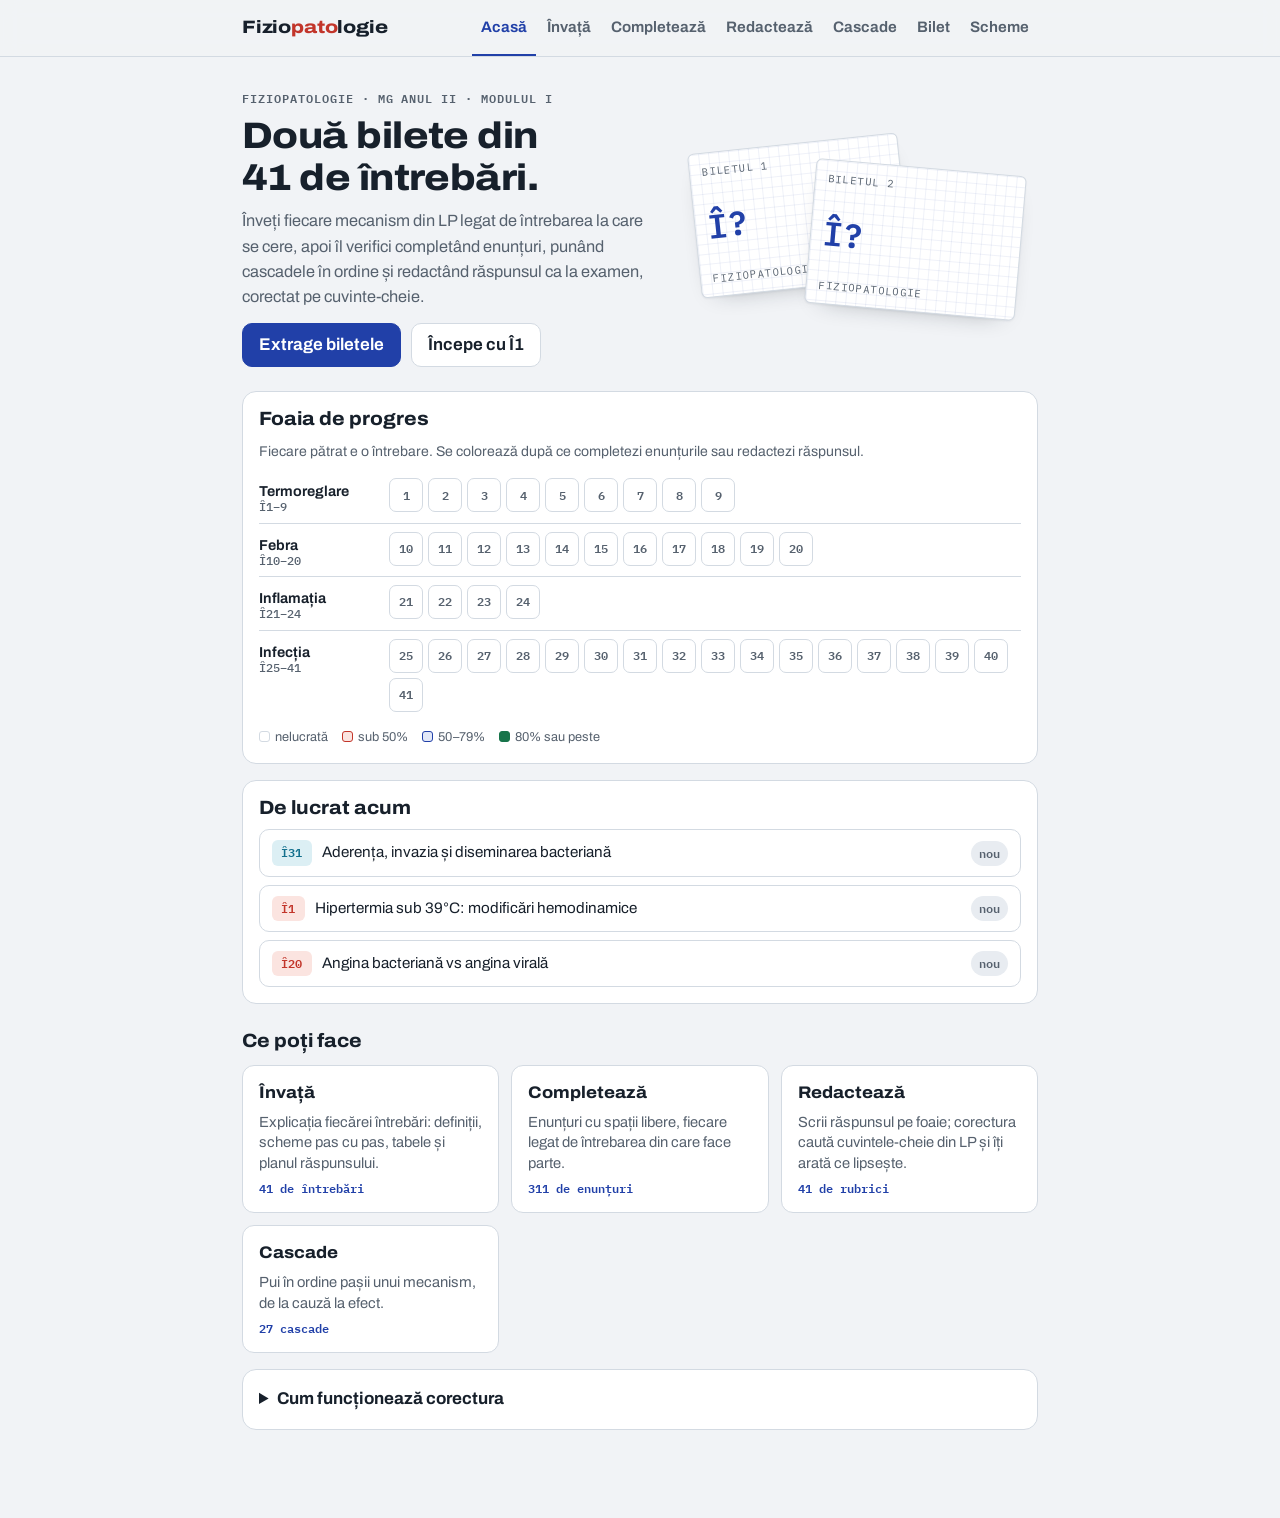
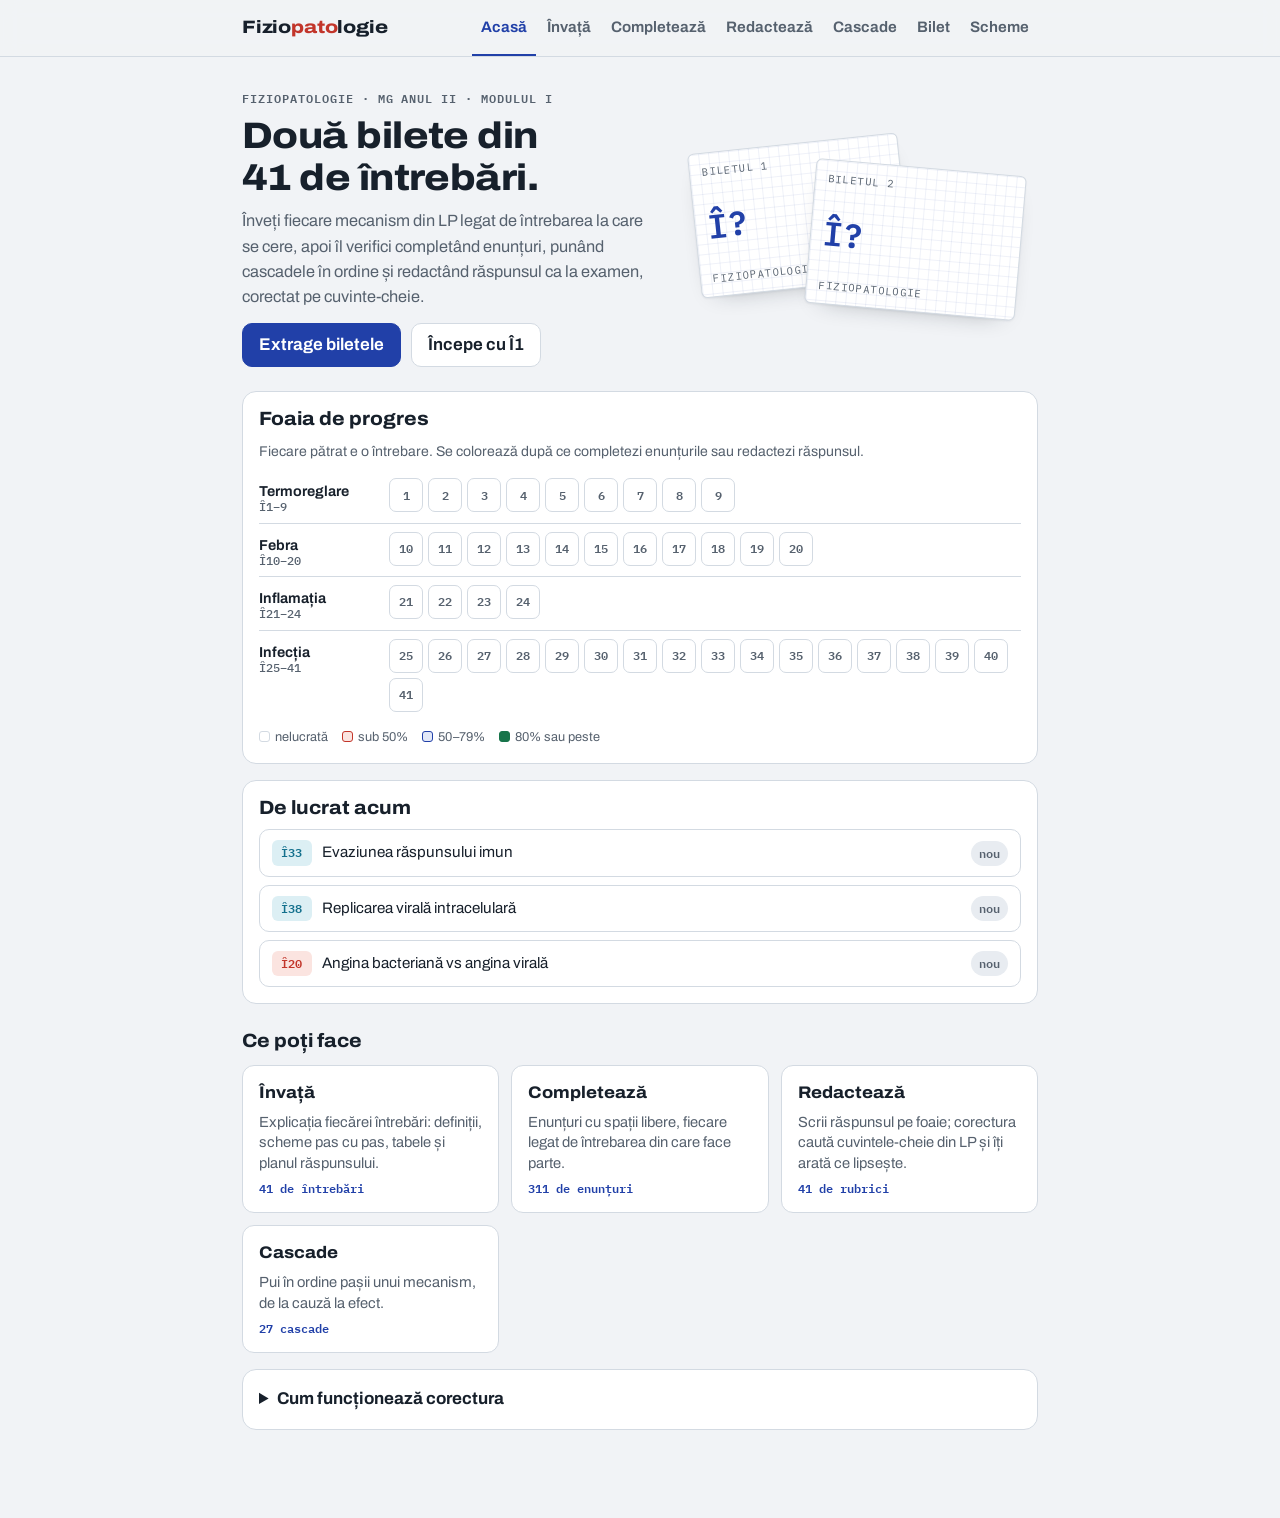
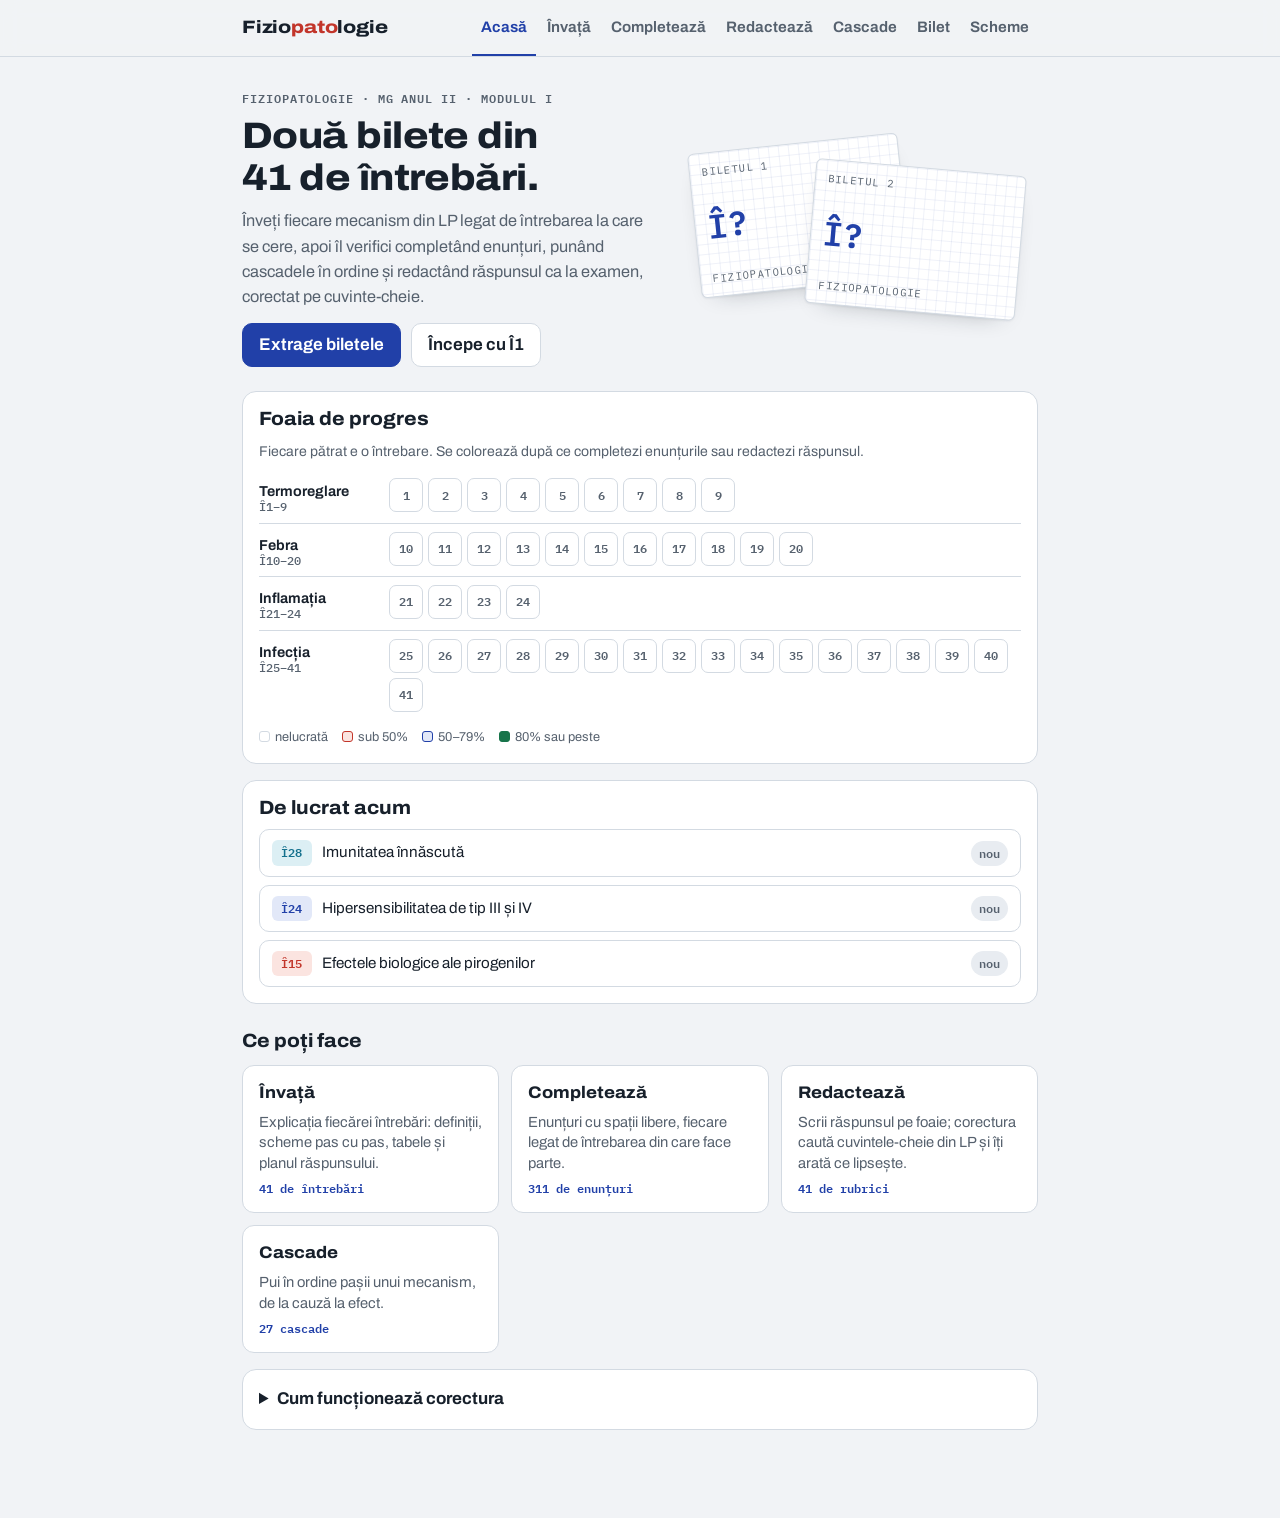
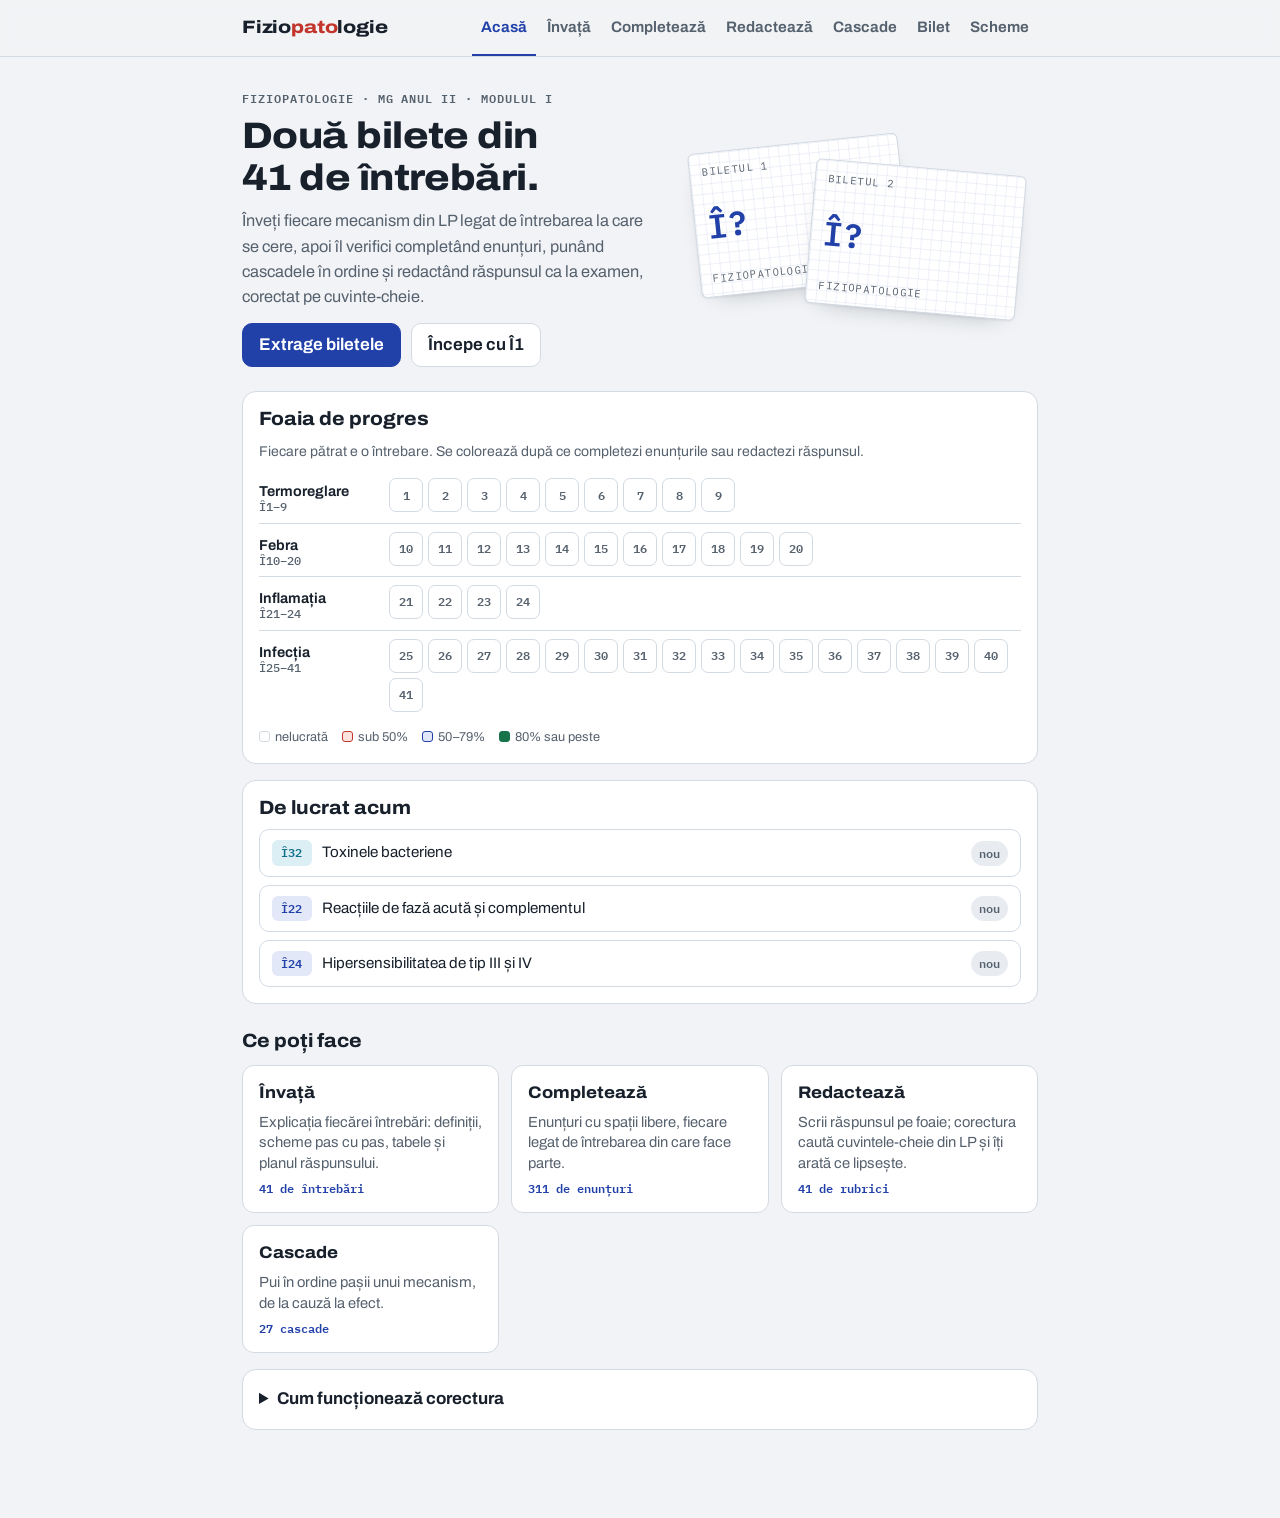
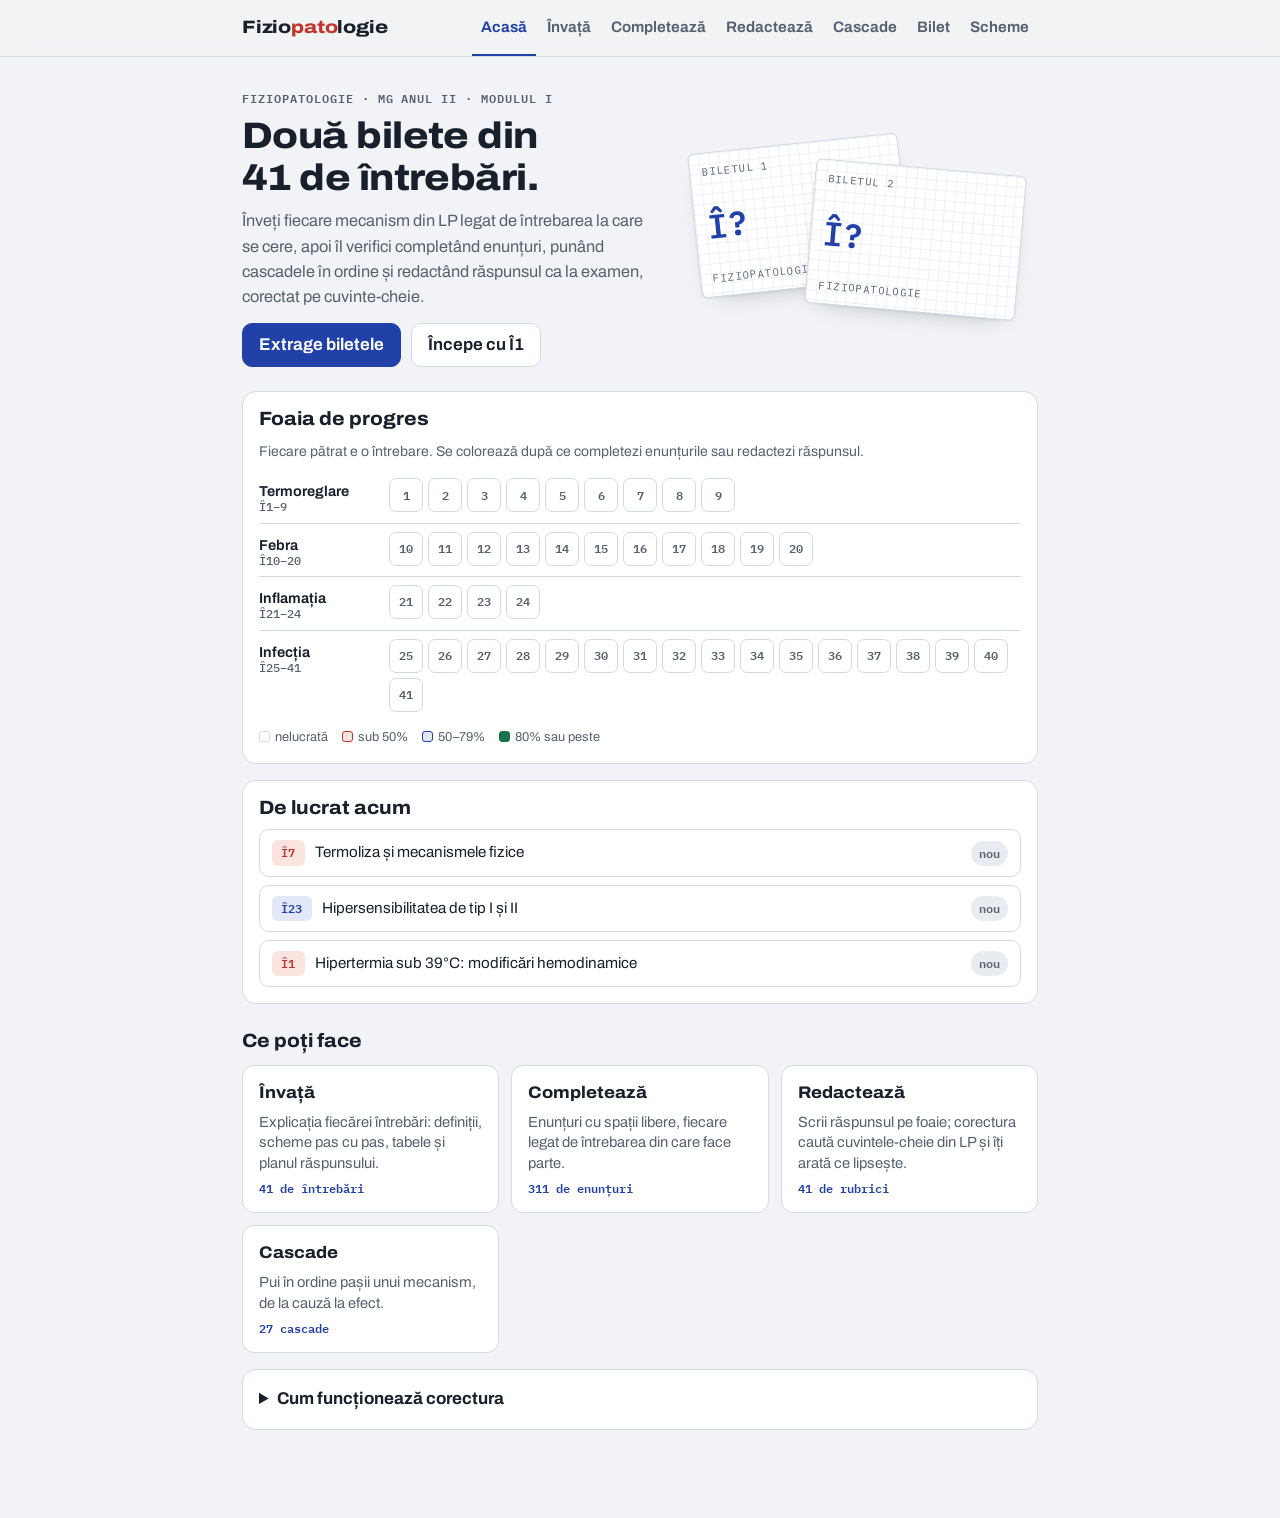
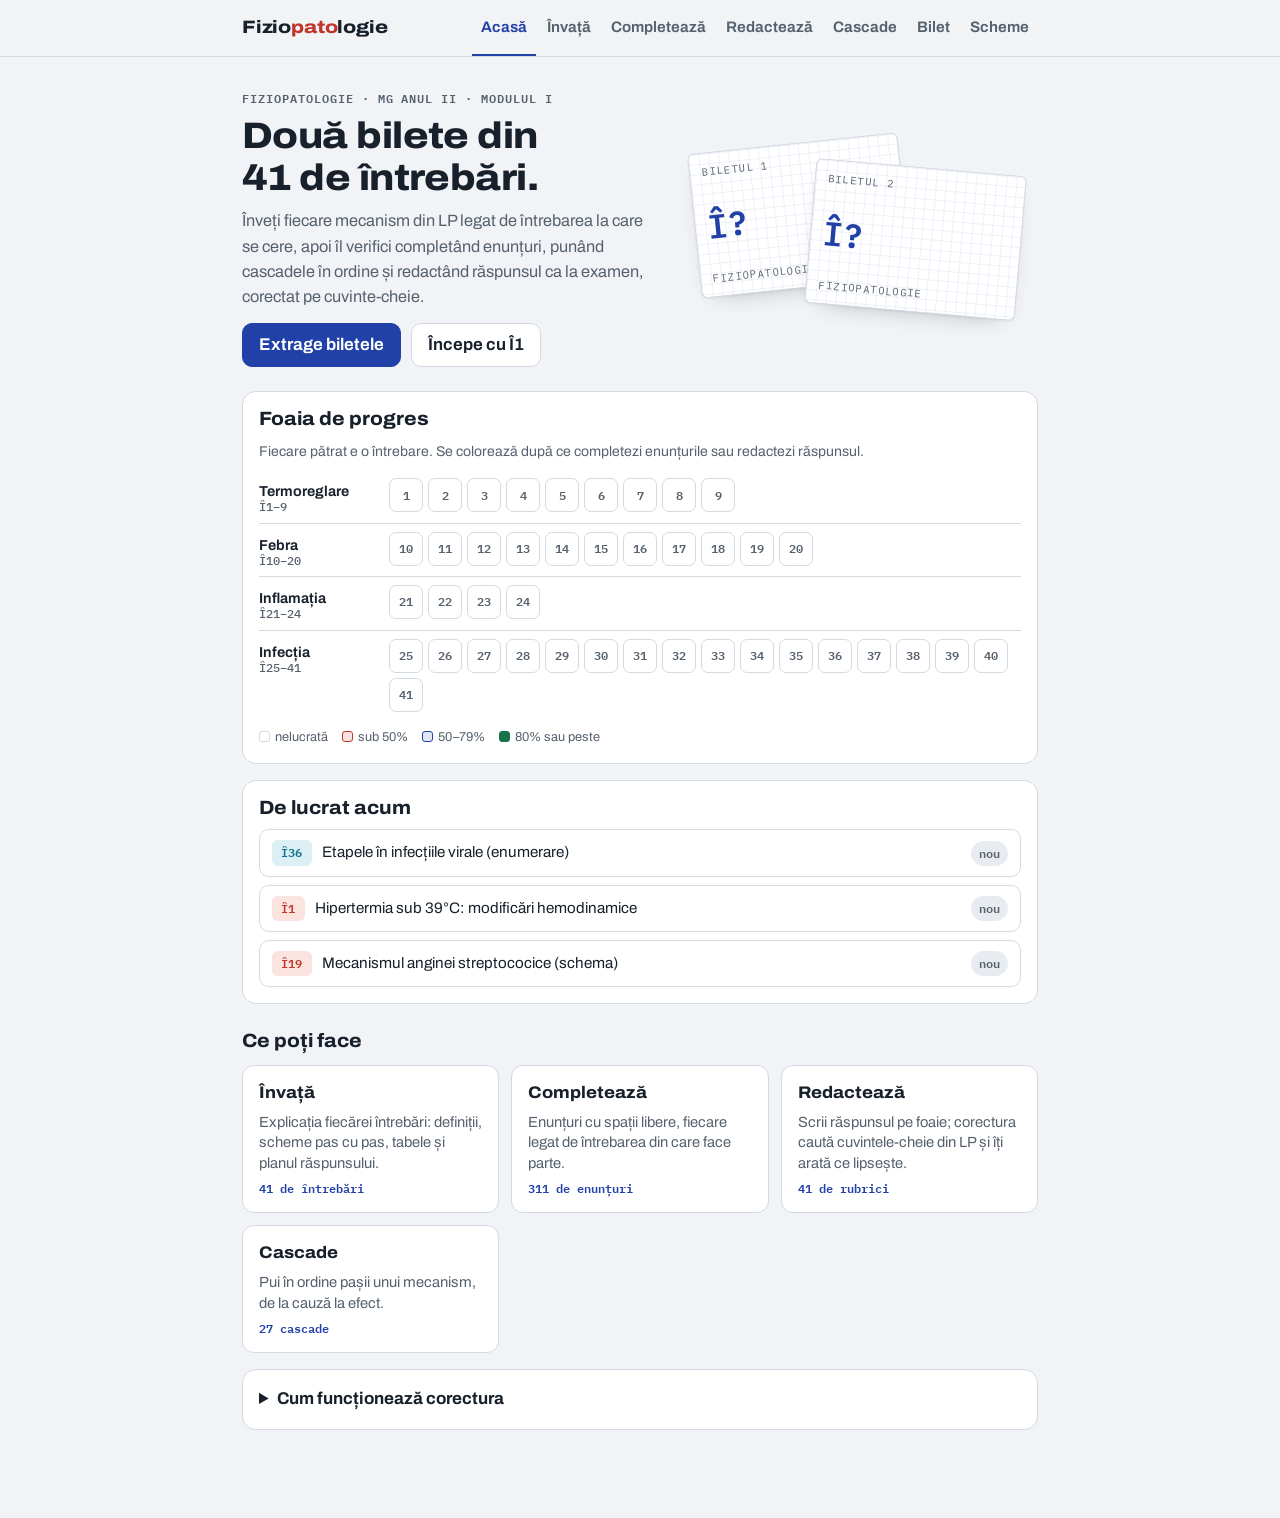
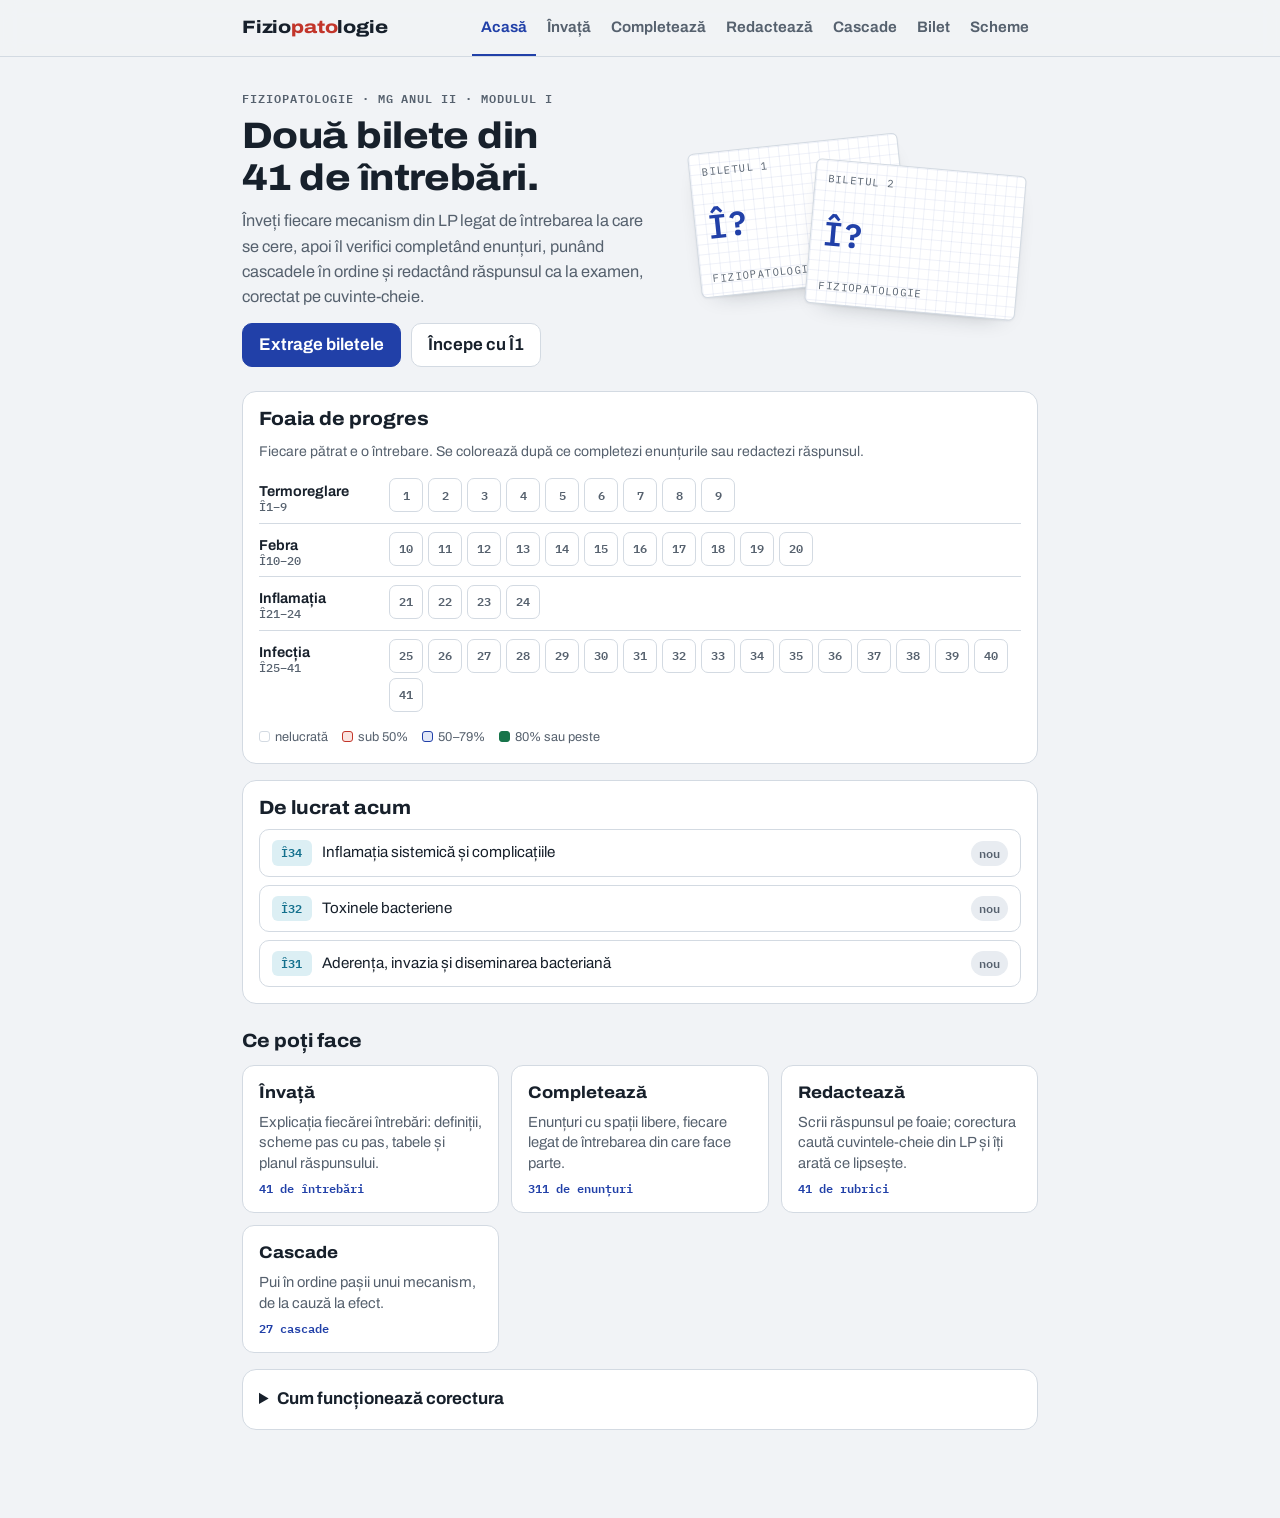
